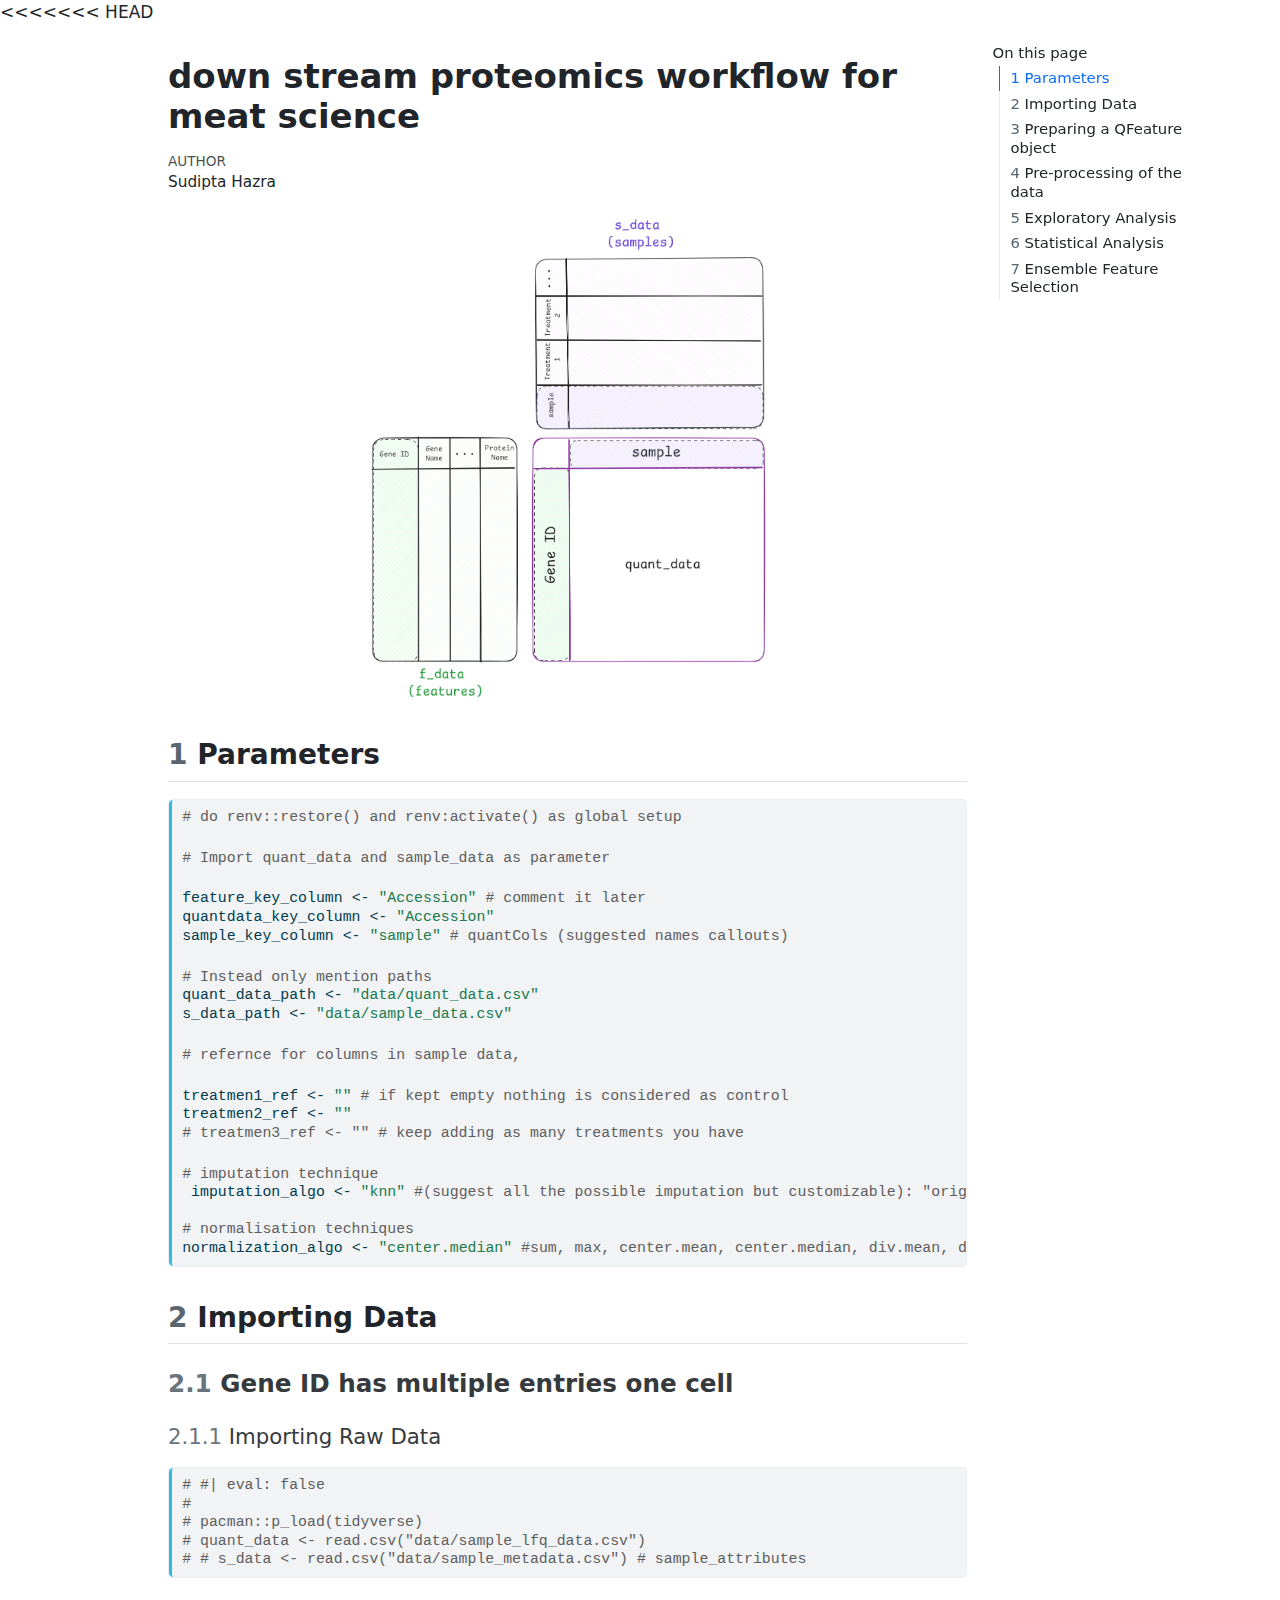
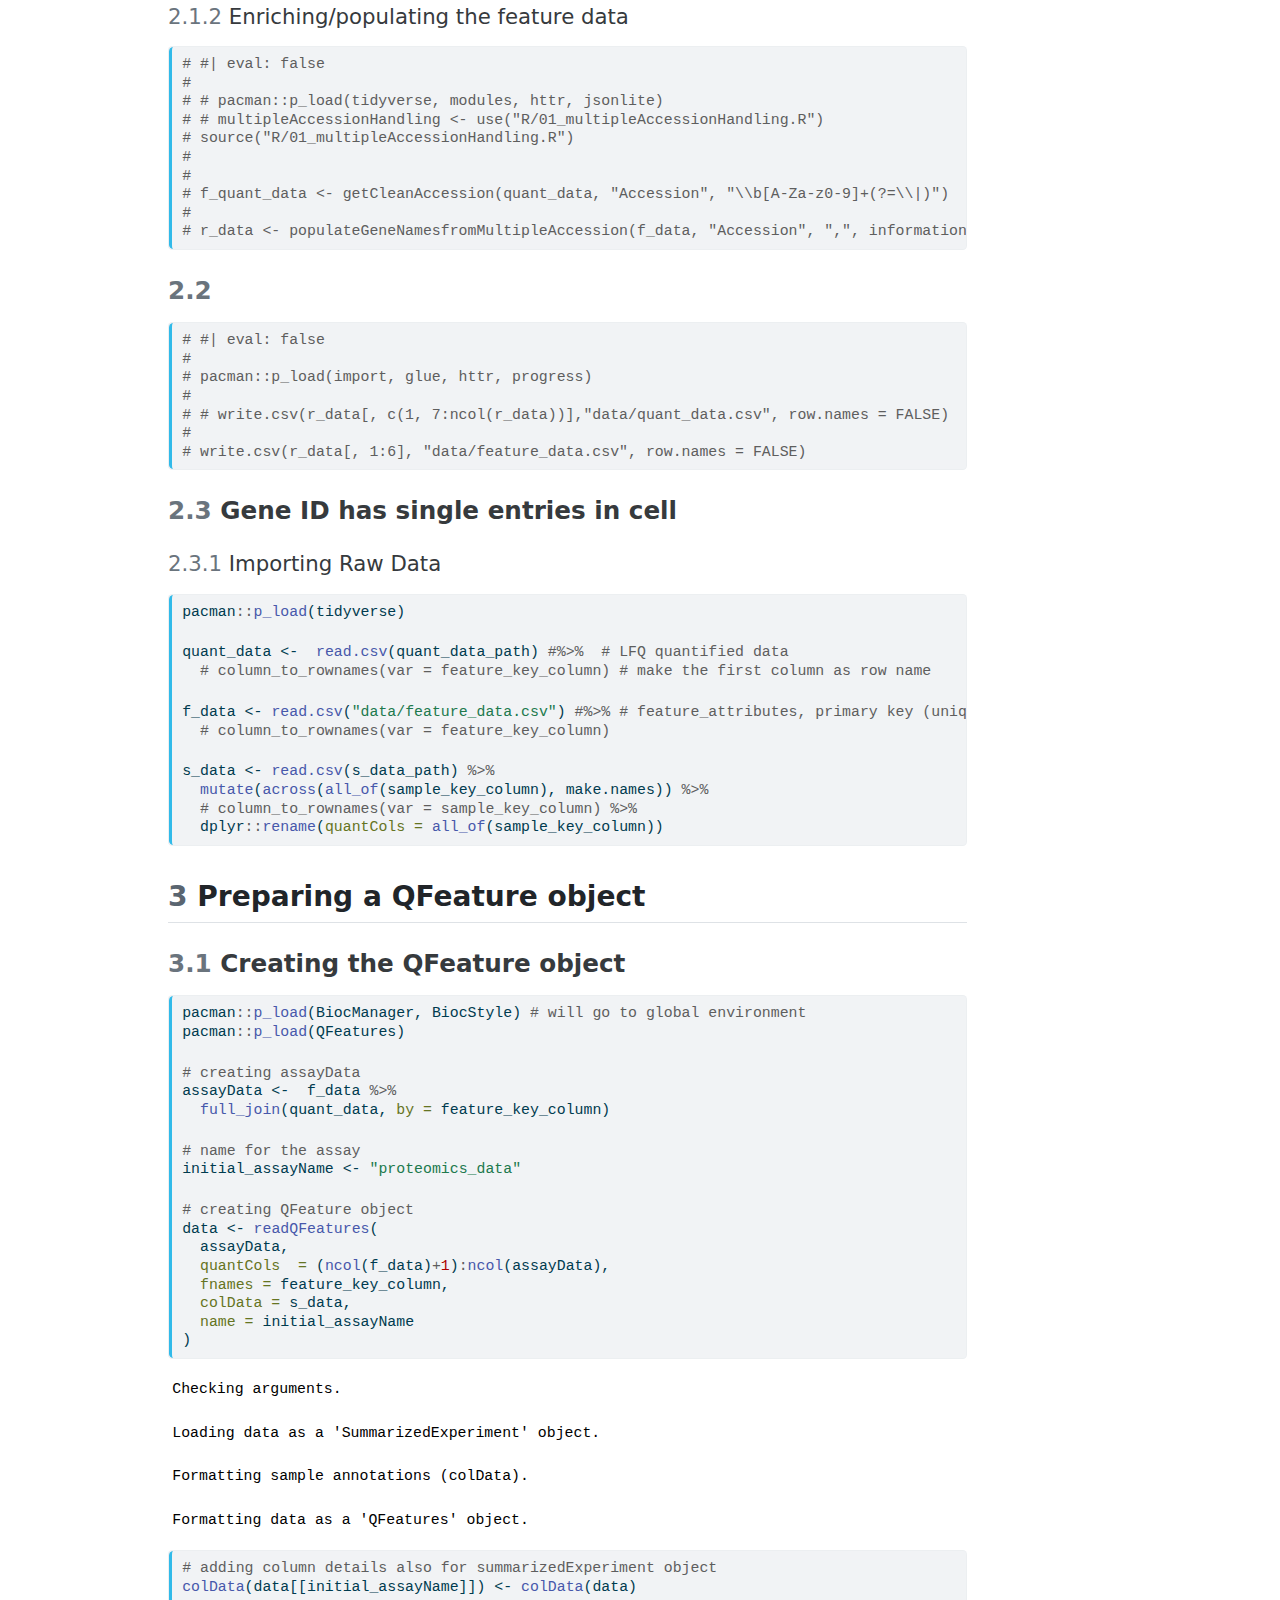
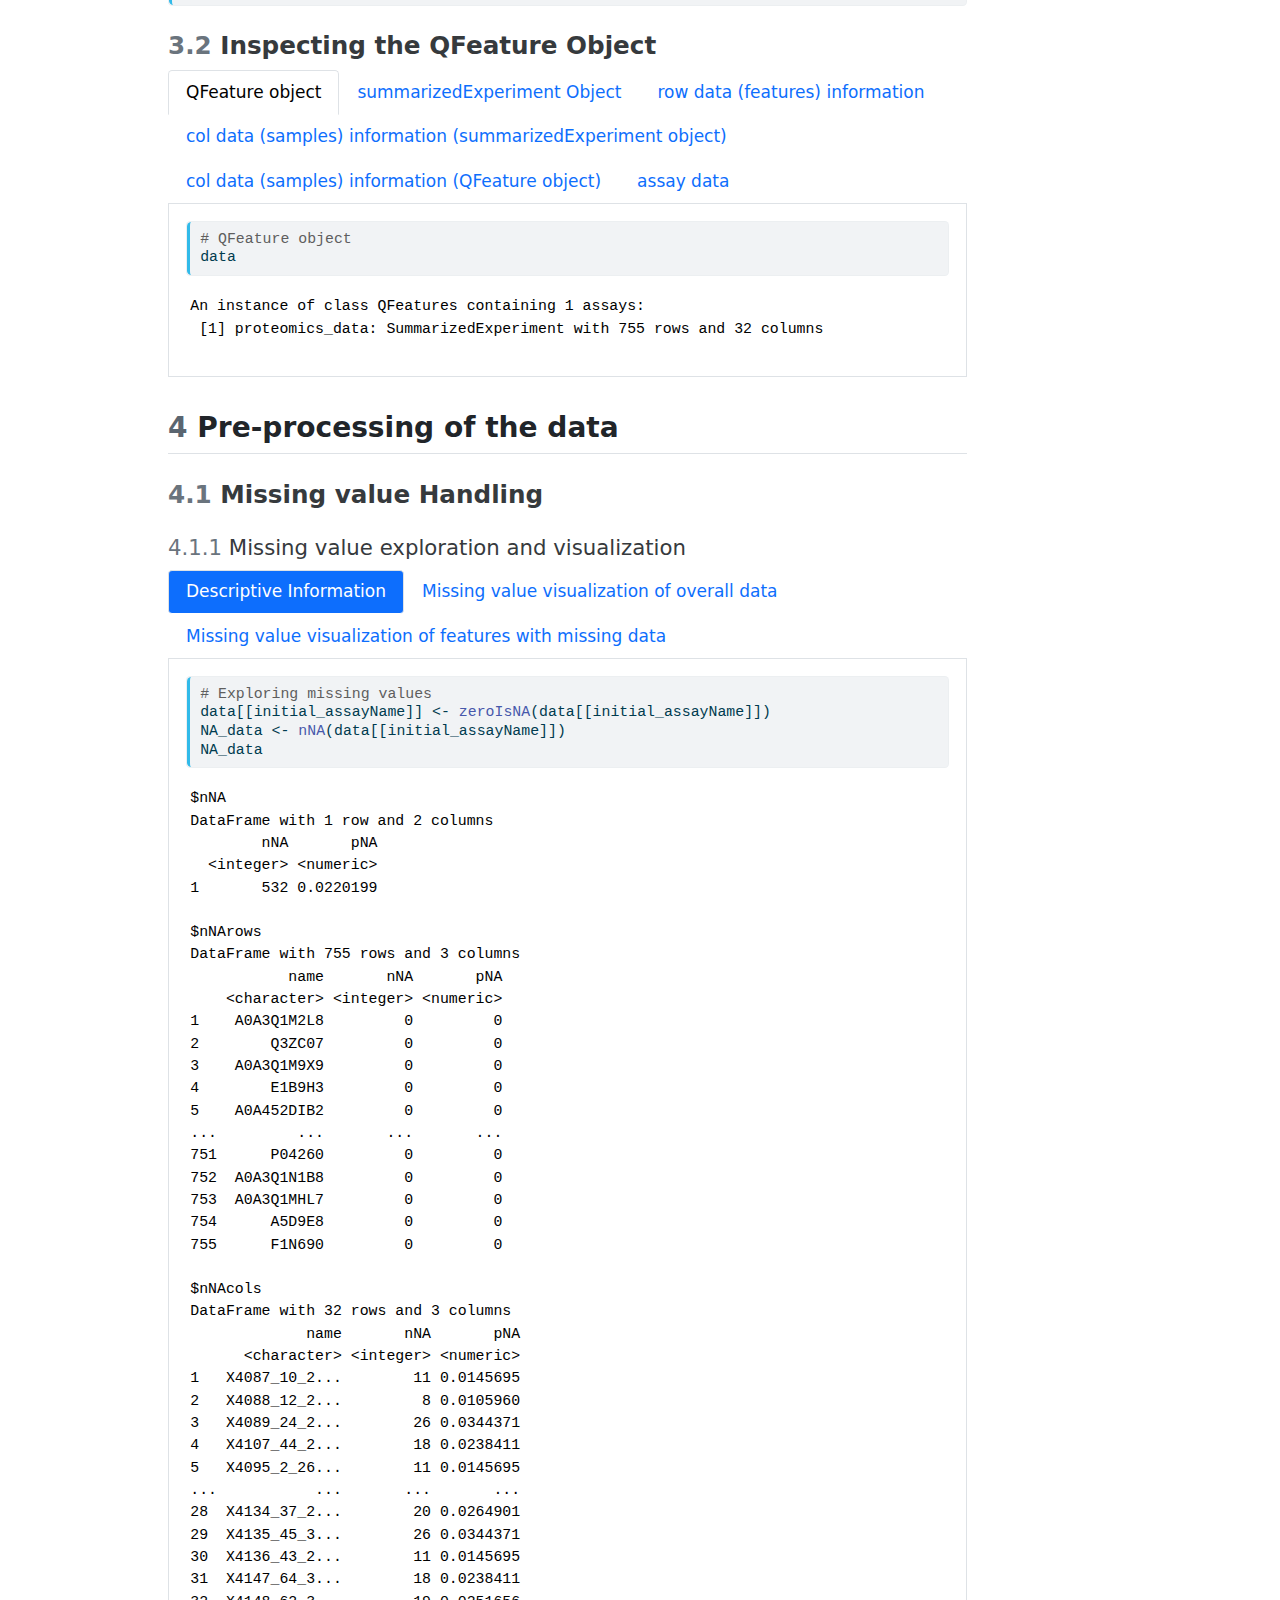
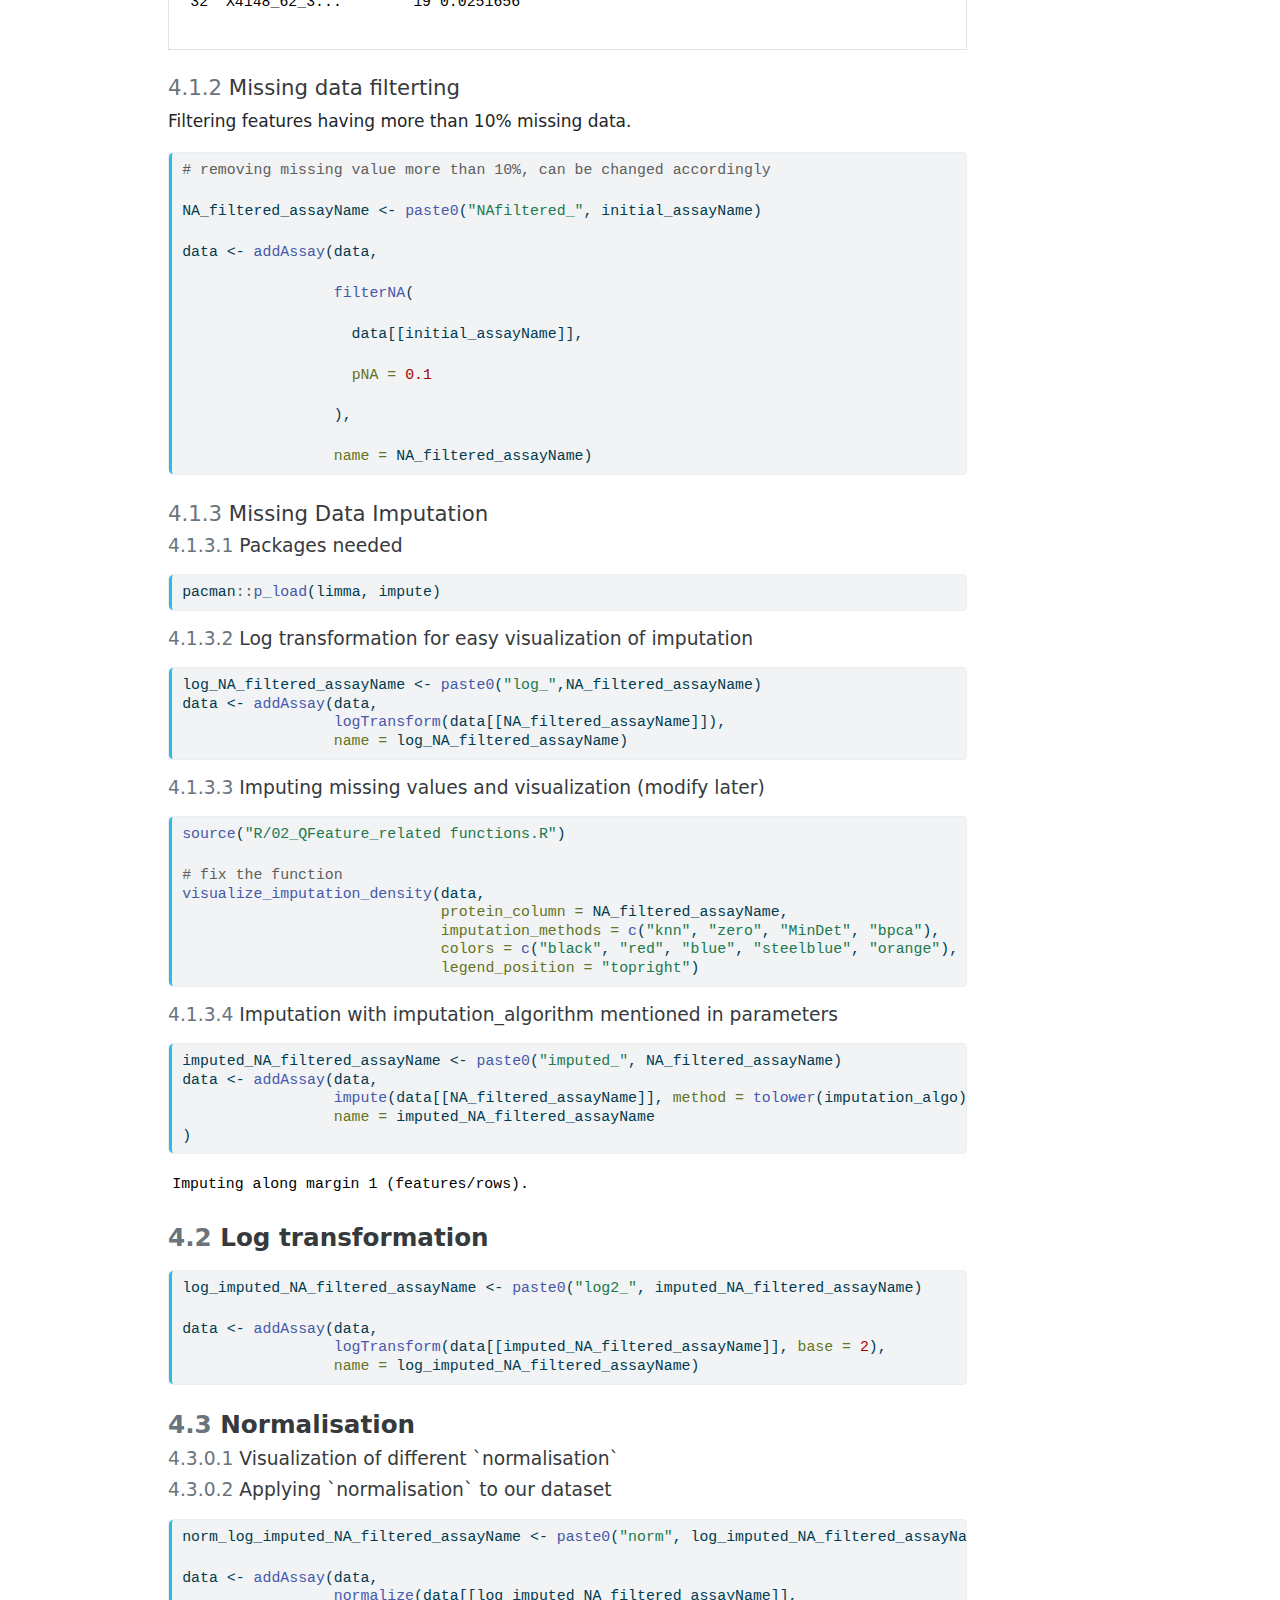
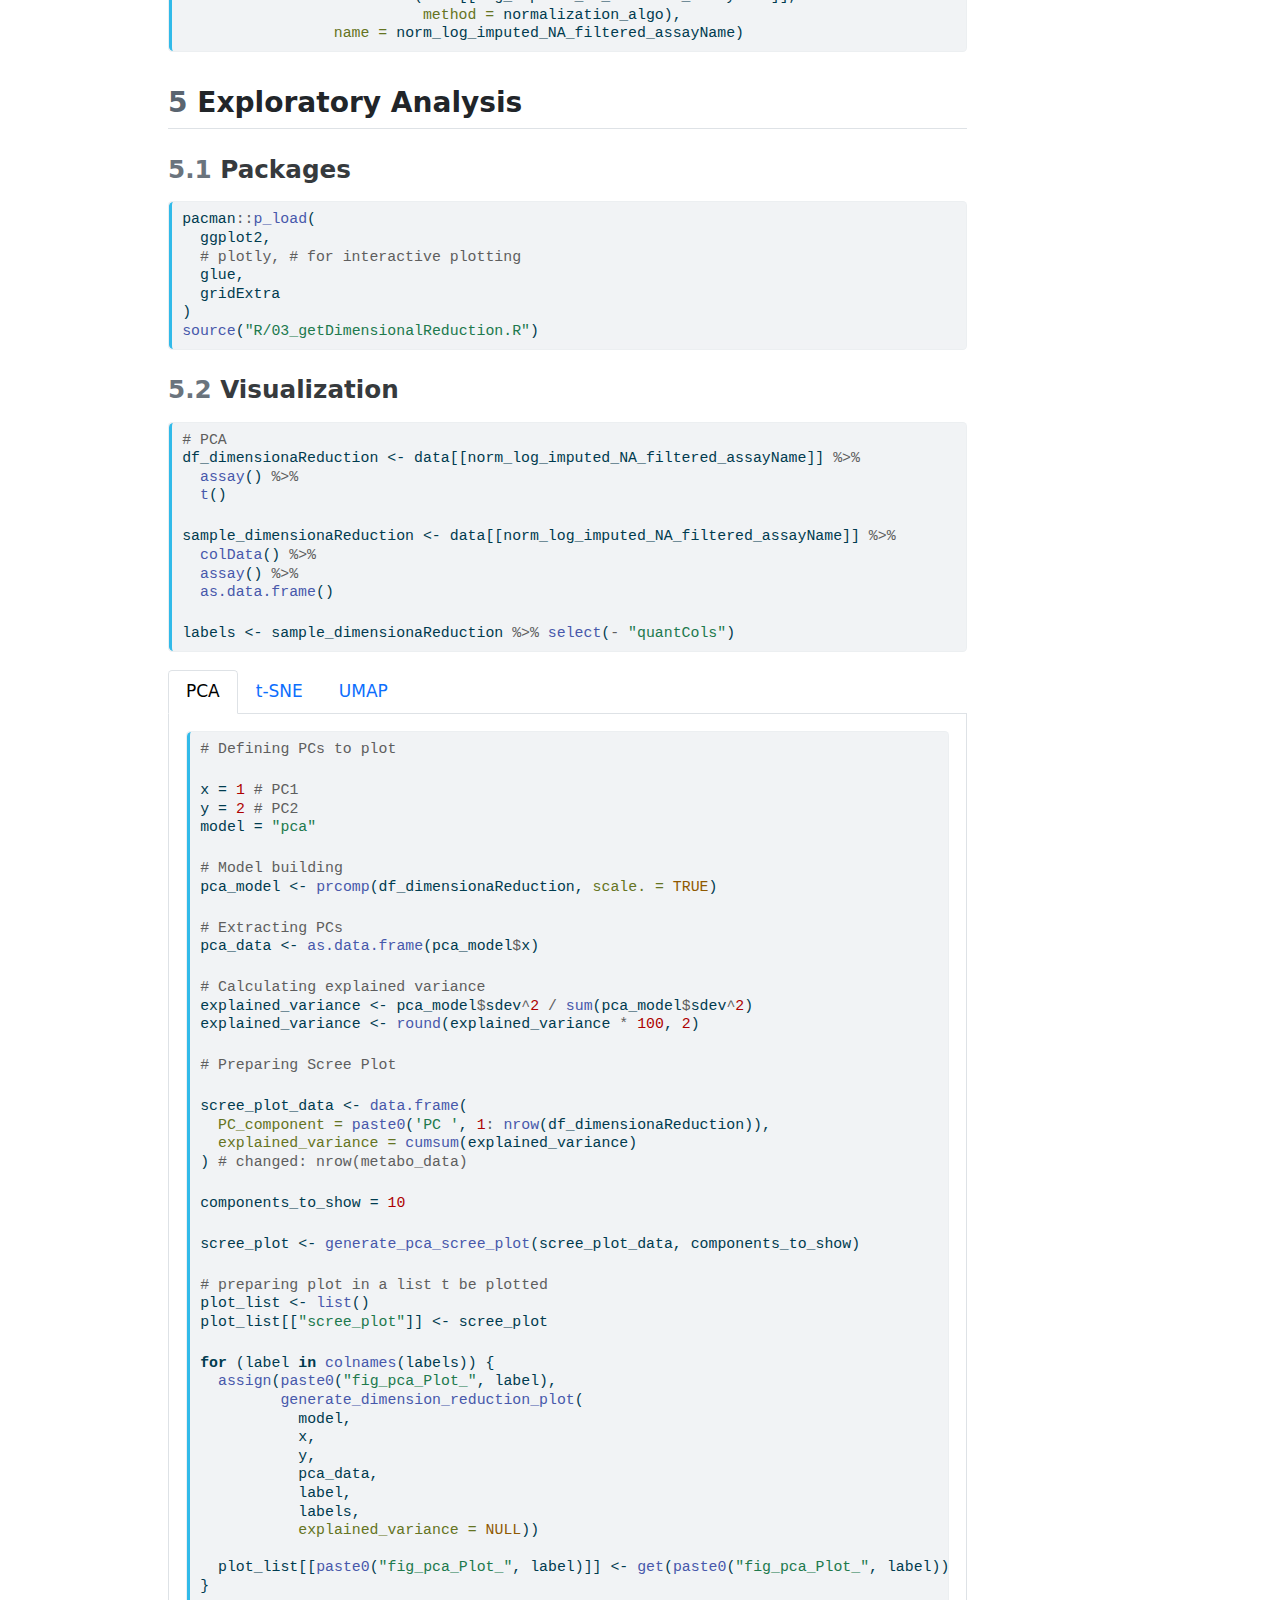
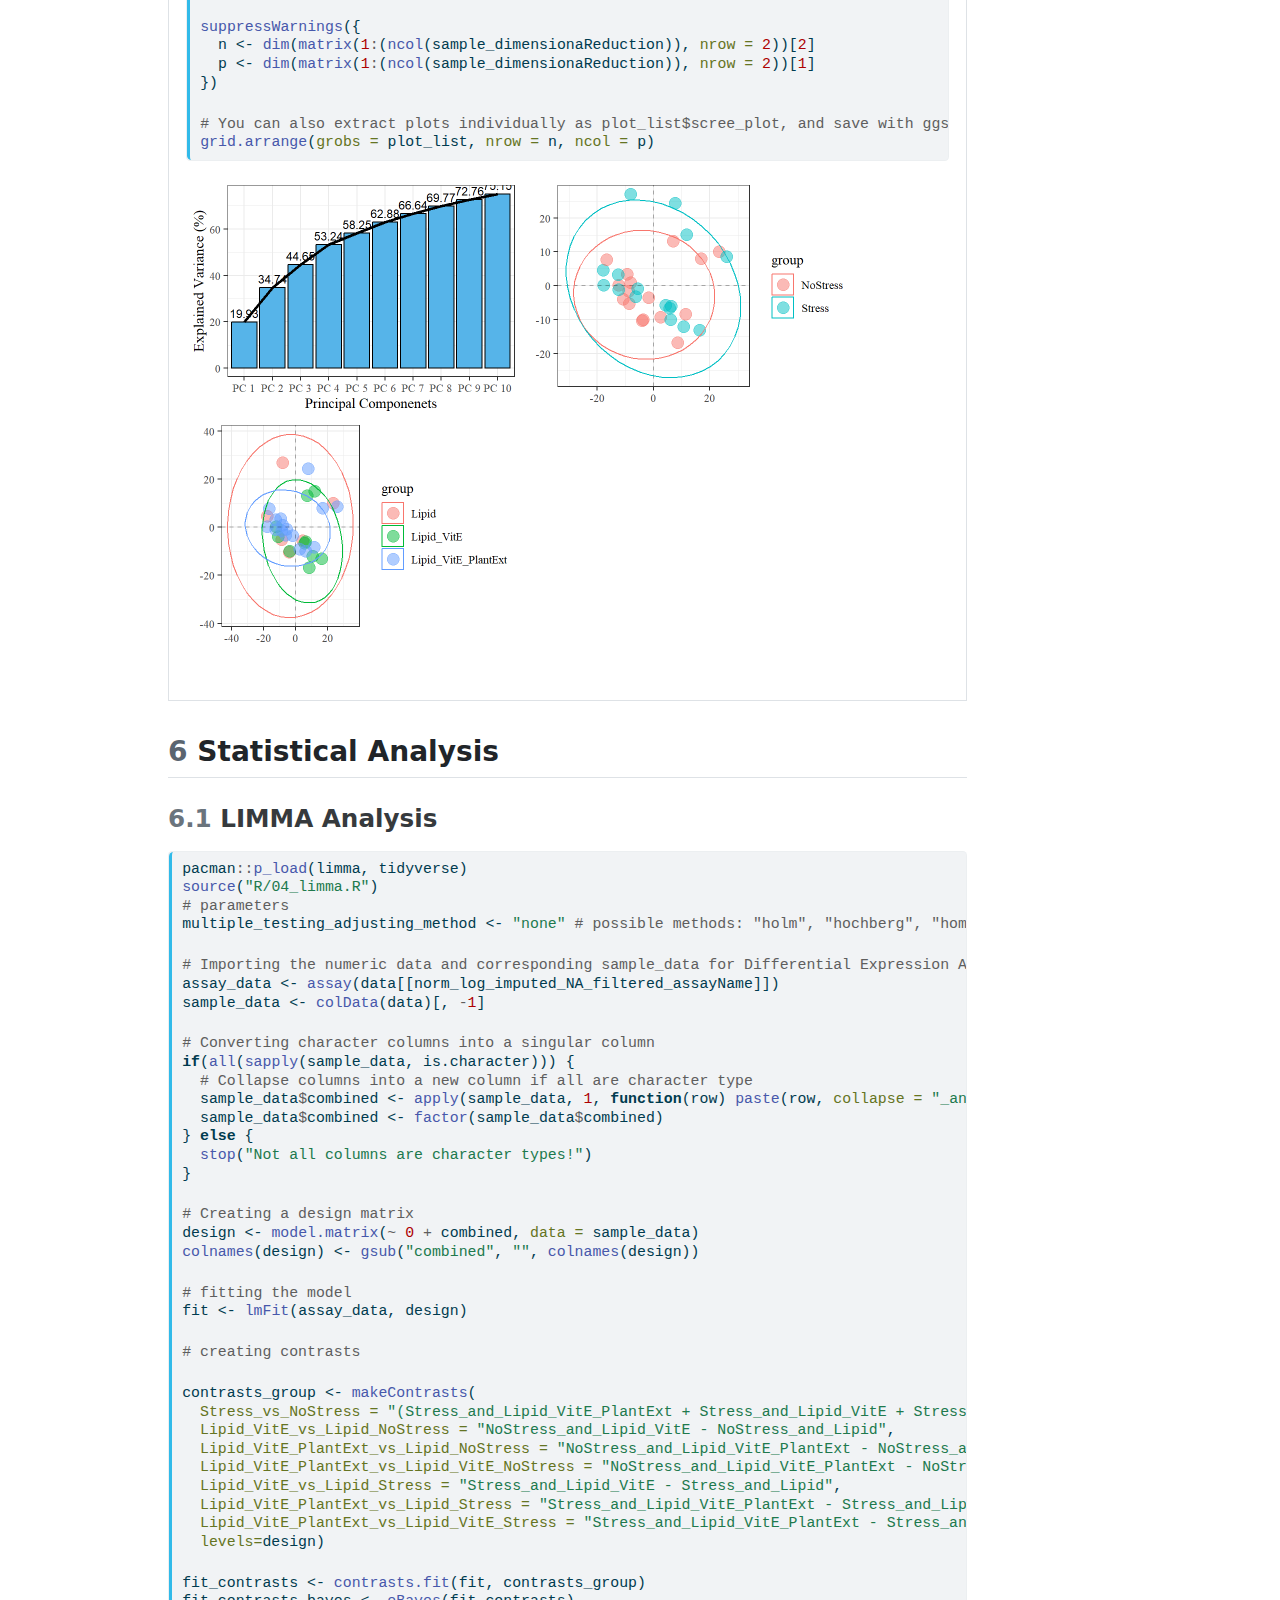
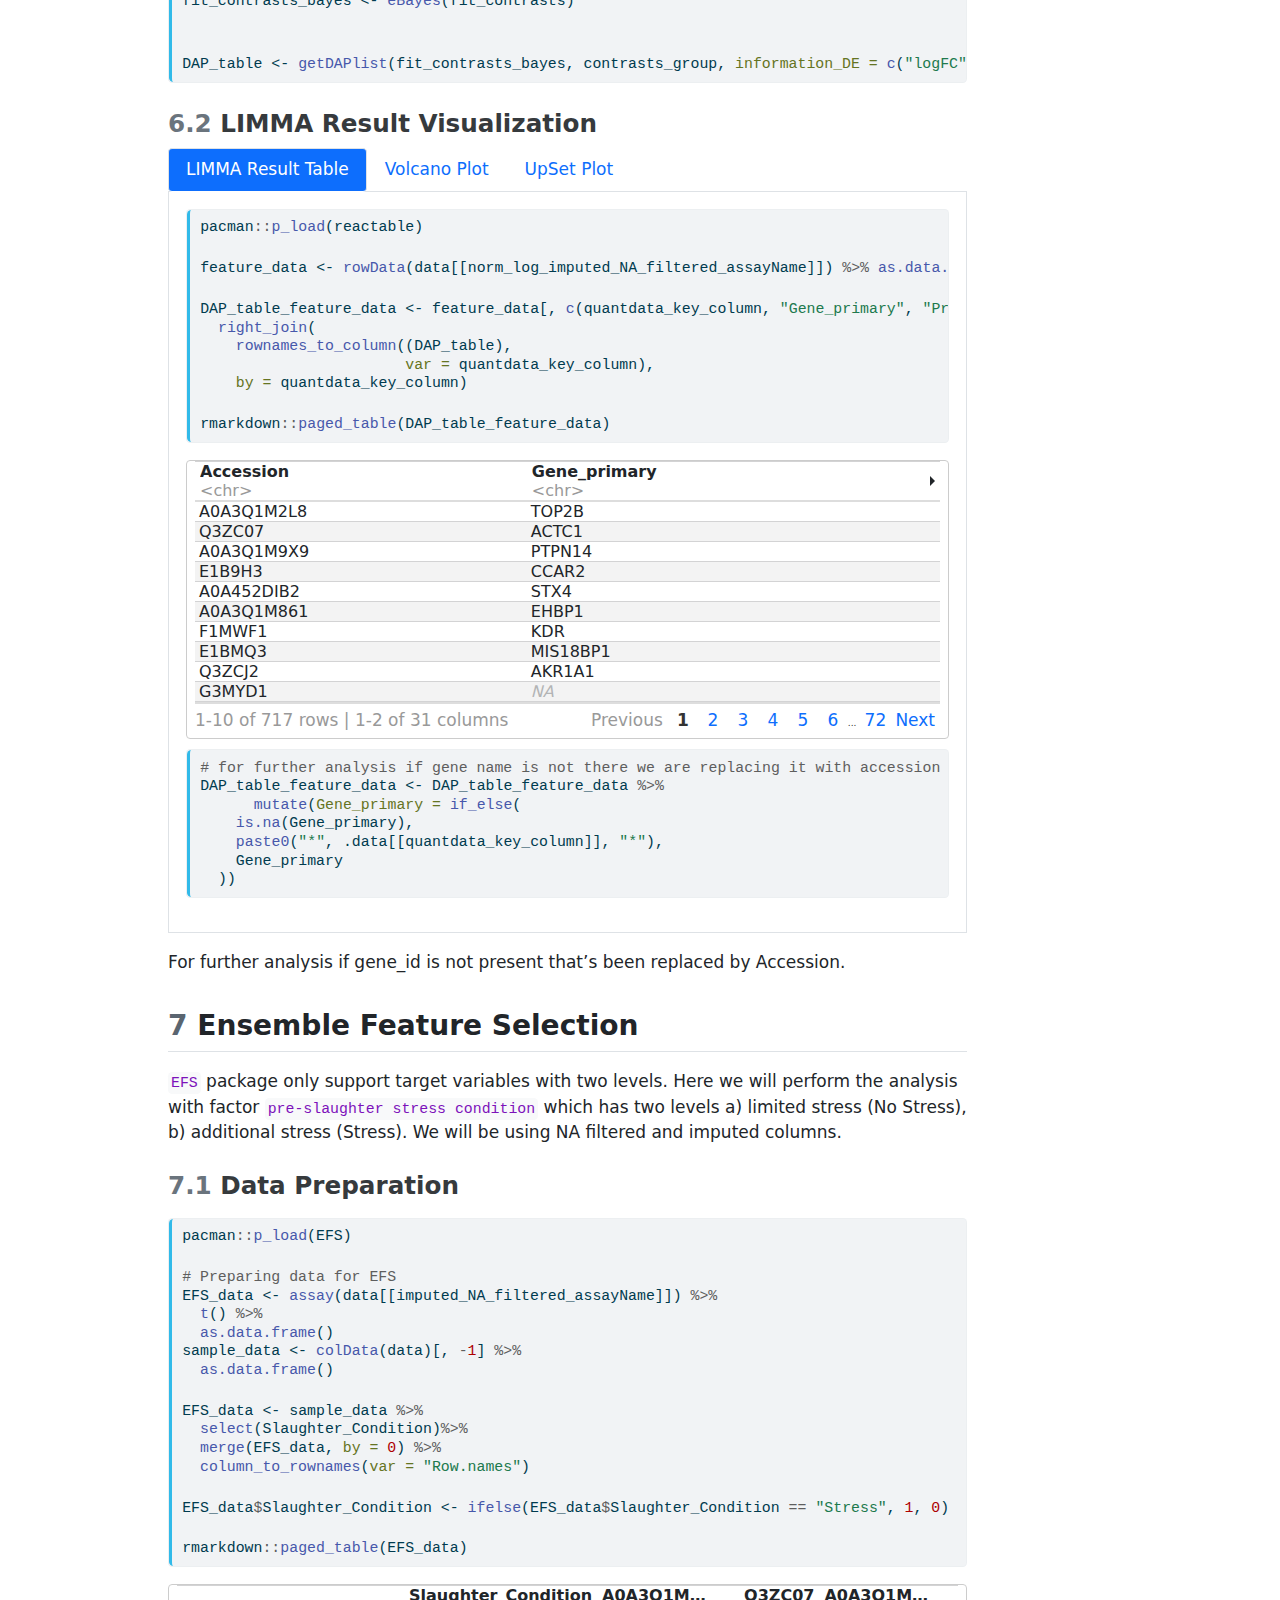
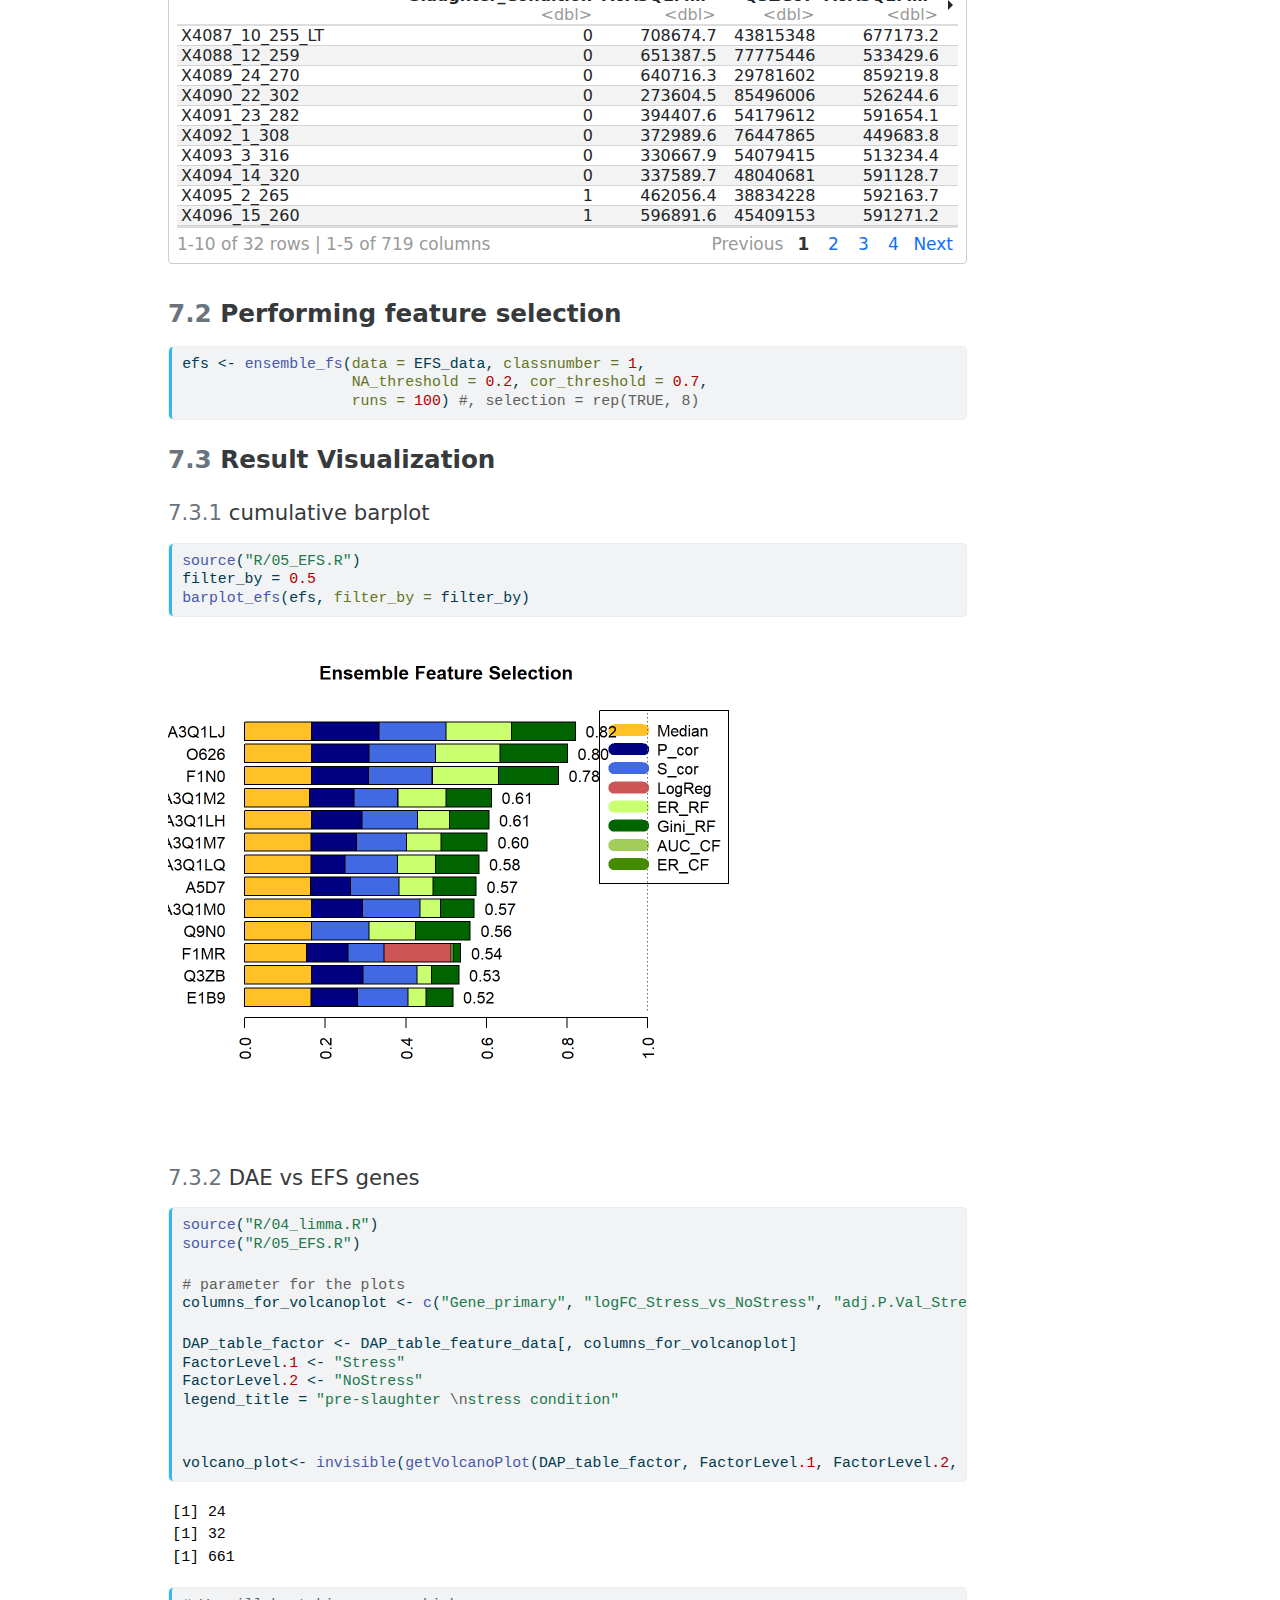
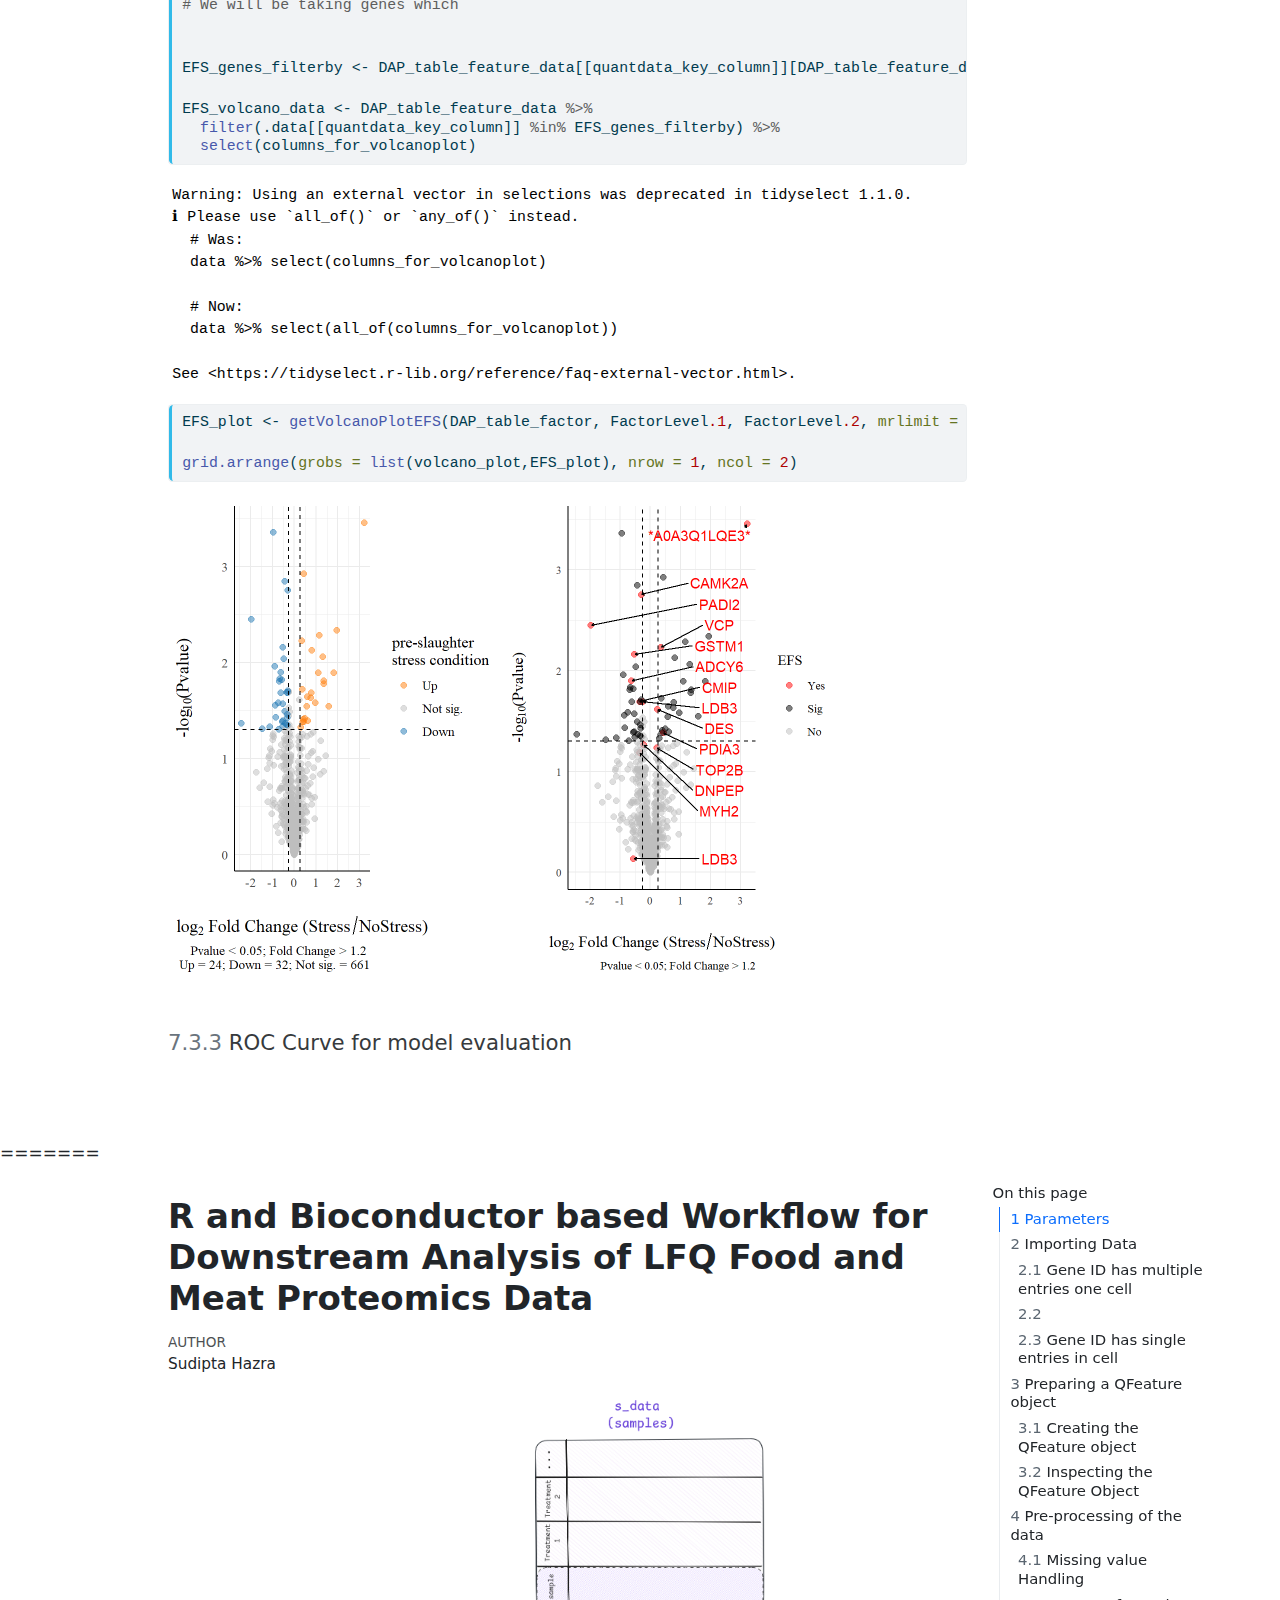
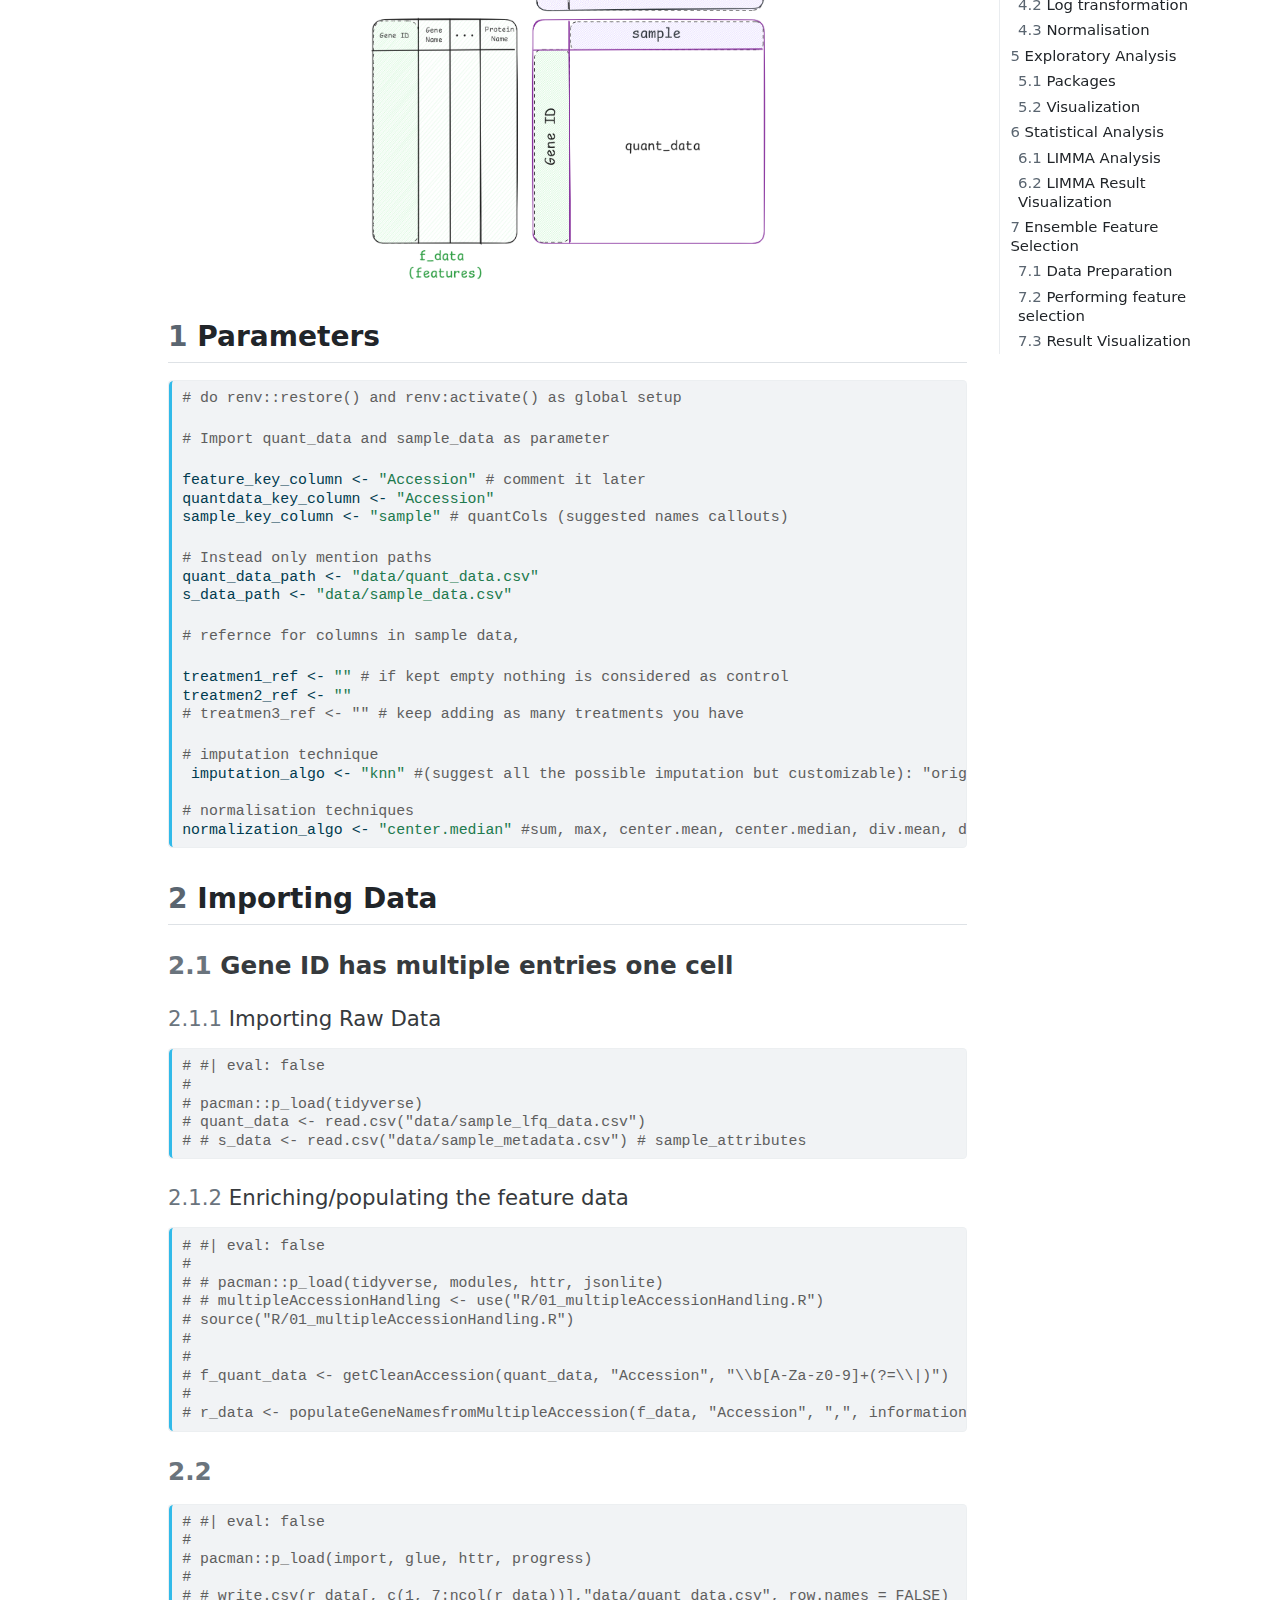
==== docs/R and Bioconductor based Workflow for Downstream Analysis of LFQ Food and Meat Proteomics Data.html @ 4af5685f "Initial Commit" ====
<<<<<<< HEAD
<!DOCTYPE html>
<html xmlns="http://www.w3.org/1999/xhtml" lang="en" xml:lang="en"><head>

<meta charset="utf-8">
<meta name="generator" content="quarto-1.6.37">

<meta name="viewport" content="width=device-width, initial-scale=1.0, user-scalable=yes">

<meta name="author" content="Sudipta Hazra">

<title>down stream proteomics workflow for meat science – R and Bioconductor based Workflow for Downstream Analysis of LFQ Food and Meat Proteomics Data</title>
<style>
code{white-space: pre-wrap;}
span.smallcaps{font-variant: small-caps;}
div.columns{display: flex; gap: min(4vw, 1.5em);}
div.column{flex: auto; overflow-x: auto;}
div.hanging-indent{margin-left: 1.5em; text-indent: -1.5em;}
ul.task-list{list-style: none;}
ul.task-list li input[type="checkbox"] {
  width: 0.8em;
  margin: 0 0.8em 0.2em -1em; /* quarto-specific, see https://github.com/quarto-dev/quarto-cli/issues/4556 */ 
  vertical-align: middle;
}
/* CSS for syntax highlighting */
pre > code.sourceCode { white-space: pre; position: relative; }
pre > code.sourceCode > span { line-height: 1.25; }
pre > code.sourceCode > span:empty { height: 1.2em; }
.sourceCode { overflow: visible; }
code.sourceCode > span { color: inherit; text-decoration: inherit; }
div.sourceCode { margin: 1em 0; }
pre.sourceCode { margin: 0; }
@media screen {
div.sourceCode { overflow: auto; }
}
@media print {
pre > code.sourceCode { white-space: pre-wrap; }
pre > code.sourceCode > span { display: inline-block; text-indent: -5em; padding-left: 5em; }
}
pre.numberSource code
  { counter-reset: source-line 0; }
pre.numberSource code > span
  { position: relative; left: -4em; counter-increment: source-line; }
pre.numberSource code > span > a:first-child::before
  { content: counter(source-line);
    position: relative; left: -1em; text-align: right; vertical-align: baseline;
    border: none; display: inline-block;
    -webkit-touch-callout: none; -webkit-user-select: none;
    -khtml-user-select: none; -moz-user-select: none;
    -ms-user-select: none; user-select: none;
    padding: 0 4px; width: 4em;
  }
pre.numberSource { margin-left: 3em;  padding-left: 4px; }
div.sourceCode
  {   }
@media screen {
pre > code.sourceCode > span > a:first-child::before { text-decoration: underline; }
}
</style>


<script src="site_libs/quarto-nav/quarto-nav.js"></script>
<script src="site_libs/clipboard/clipboard.min.js"></script>
<script src="site_libs/quarto-search/autocomplete.umd.js"></script>
<script src="site_libs/quarto-search/fuse.min.js"></script>
<script src="site_libs/quarto-search/quarto-search.js"></script>
<meta name="quarto:offset" content="./">
<script src="site_libs/quarto-html/quarto.js"></script>
<script src="site_libs/quarto-html/popper.min.js"></script>
<script src="site_libs/quarto-html/tippy.umd.min.js"></script>
<script src="site_libs/quarto-html/anchor.min.js"></script>
<link href="site_libs/quarto-html/tippy.css" rel="stylesheet">
<link href="site_libs/quarto-html/quarto-syntax-highlighting-29e2c20b02301cfff04dc8050bf30c7e.css" rel="stylesheet" id="quarto-text-highlighting-styles">
<script src="site_libs/bootstrap/bootstrap.min.js"></script>
<link href="site_libs/bootstrap/bootstrap-icons.css" rel="stylesheet">
<link href="site_libs/bootstrap/bootstrap-d7434848a11c812a7c353088f726a461.min.css" rel="stylesheet" append-hash="true" id="quarto-bootstrap" data-mode="light">
<script id="quarto-search-options" type="application/json">{
  "location": "sidebar",
  "copy-button": false,
  "collapse-after": 3,
  "panel-placement": "start",
  "type": "textbox",
  "limit": 50,
  "keyboard-shortcut": [
    "f",
    "/",
    "s"
  ],
  "show-item-context": false,
  "language": {
    "search-no-results-text": "No results",
    "search-matching-documents-text": "matching documents",
    "search-copy-link-title": "Copy link to search",
    "search-hide-matches-text": "Hide additional matches",
    "search-more-match-text": "more match in this document",
    "search-more-matches-text": "more matches in this document",
    "search-clear-button-title": "Clear",
    "search-text-placeholder": "",
    "search-detached-cancel-button-title": "Cancel",
    "search-submit-button-title": "Submit",
    "search-label": "Search"
  }
}</script>
<link href="site_libs/pagedtable-1.1/css/pagedtable.css" rel="stylesheet">

<script src="site_libs/pagedtable-1.1/js/pagedtable.js"></script>



</head>

<body>

<div id="quarto-search-results"></div>
<!-- content -->
<div id="quarto-content" class="quarto-container page-columns page-rows-contents page-layout-article">
<!-- sidebar -->
<!-- margin-sidebar -->
    <div id="quarto-margin-sidebar" class="sidebar margin-sidebar">
        <nav id="TOC" role="doc-toc" class="toc-active">
    <h2 id="toc-title">On this page</h2>
   
  <ul>
  <li><a href="#parameters" id="toc-parameters" class="nav-link active" data-scroll-target="#parameters"><span class="header-section-number">1</span> Parameters</a></li>
  <li><a href="#importing-data" id="toc-importing-data" class="nav-link" data-scroll-target="#importing-data"><span class="header-section-number">2</span> Importing Data</a>
  <ul>
  <li><a href="#gene-id-has-multiple-entries-one-cell" id="toc-gene-id-has-multiple-entries-one-cell" class="nav-link" data-scroll-target="#gene-id-has-multiple-entries-one-cell"><span class="header-section-number">2.1</span> Gene ID has multiple entries one cell</a>
  <ul class="collapse">
  <li><a href="#importing-raw-data" id="toc-importing-raw-data" class="nav-link" data-scroll-target="#importing-raw-data"><span class="header-section-number">2.1.1</span> Importing Raw Data</a></li>
  <li><a href="#enrichingpopulating-the-feature-data" id="toc-enrichingpopulating-the-feature-data" class="nav-link" data-scroll-target="#enrichingpopulating-the-feature-data"><span class="header-section-number">2.1.2</span> Enriching/populating the feature data</a></li>
  </ul></li>
  <li><a href="#section" id="toc-section" class="nav-link" data-scroll-target="#section"><span class="header-section-number">2.2</span> </a></li>
  <li><a href="#gene-id-has-single-entries-in-cell" id="toc-gene-id-has-single-entries-in-cell" class="nav-link" data-scroll-target="#gene-id-has-single-entries-in-cell"><span class="header-section-number">2.3</span> Gene ID has single entries in cell</a>
  <ul class="collapse">
  <li><a href="#importing-raw-data-1" id="toc-importing-raw-data-1" class="nav-link" data-scroll-target="#importing-raw-data-1"><span class="header-section-number">2.3.1</span> Importing Raw Data</a></li>
  </ul></li>
  </ul></li>
  <li><a href="#preparing-a-qfeature-object" id="toc-preparing-a-qfeature-object" class="nav-link" data-scroll-target="#preparing-a-qfeature-object"><span class="header-section-number">3</span> Preparing a QFeature object</a>
  <ul>
  <li><a href="#creating-the-qfeature-object" id="toc-creating-the-qfeature-object" class="nav-link" data-scroll-target="#creating-the-qfeature-object"><span class="header-section-number">3.1</span> Creating the QFeature object</a></li>
  <li><a href="#inspecting-the-qfeature-object" id="toc-inspecting-the-qfeature-object" class="nav-link" data-scroll-target="#inspecting-the-qfeature-object"><span class="header-section-number">3.2</span> Inspecting the QFeature Object</a></li>
  </ul></li>
  <li><a href="#pre-processing-of-the-data" id="toc-pre-processing-of-the-data" class="nav-link" data-scroll-target="#pre-processing-of-the-data"><span class="header-section-number">4</span> Pre-processing of the data</a>
  <ul>
  <li><a href="#missing-value-handling" id="toc-missing-value-handling" class="nav-link" data-scroll-target="#missing-value-handling"><span class="header-section-number">4.1</span> Missing value Handling</a>
  <ul class="collapse">
  <li><a href="#missing-value-exploration-and-visualization" id="toc-missing-value-exploration-and-visualization" class="nav-link" data-scroll-target="#missing-value-exploration-and-visualization"><span class="header-section-number">4.1.1</span> Missing value exploration and visualization</a></li>
  <li><a href="#missing-data-filterting" id="toc-missing-data-filterting" class="nav-link" data-scroll-target="#missing-data-filterting"><span class="header-section-number">4.1.2</span> Missing data filterting</a></li>
  <li><a href="#missing-data-imputation" id="toc-missing-data-imputation" class="nav-link" data-scroll-target="#missing-data-imputation"><span class="header-section-number">4.1.3</span> Missing Data Imputation</a></li>
  </ul></li>
  <li><a href="#log-transformation" id="toc-log-transformation" class="nav-link" data-scroll-target="#log-transformation"><span class="header-section-number">4.2</span> Log transformation</a></li>
  <li><a href="#normalisation" id="toc-normalisation" class="nav-link" data-scroll-target="#normalisation"><span class="header-section-number">4.3</span> Normalisation</a></li>
  </ul></li>
  <li><a href="#exploratory-analysis" id="toc-exploratory-analysis" class="nav-link" data-scroll-target="#exploratory-analysis"><span class="header-section-number">5</span> Exploratory Analysis</a>
  <ul>
  <li><a href="#packages" id="toc-packages" class="nav-link" data-scroll-target="#packages"><span class="header-section-number">5.1</span> Packages</a></li>
  <li><a href="#visualization" id="toc-visualization" class="nav-link" data-scroll-target="#visualization"><span class="header-section-number">5.2</span> Visualization</a></li>
  </ul></li>
  <li><a href="#statistical-analysis" id="toc-statistical-analysis" class="nav-link" data-scroll-target="#statistical-analysis"><span class="header-section-number">6</span> Statistical Analysis</a>
  <ul>
  <li><a href="#limma-analysis" id="toc-limma-analysis" class="nav-link" data-scroll-target="#limma-analysis"><span class="header-section-number">6.1</span> LIMMA Analysis</a></li>
  <li><a href="#limma-result-visualization" id="toc-limma-result-visualization" class="nav-link" data-scroll-target="#limma-result-visualization"><span class="header-section-number">6.2</span> LIMMA Result Visualization</a></li>
  </ul></li>
  <li><a href="#ensemble-feature-selection" id="toc-ensemble-feature-selection" class="nav-link" data-scroll-target="#ensemble-feature-selection"><span class="header-section-number">7</span> Ensemble Feature Selection</a>
  <ul>
  <li><a href="#data-preparation" id="toc-data-preparation" class="nav-link" data-scroll-target="#data-preparation"><span class="header-section-number">7.1</span> Data Preparation</a></li>
  <li><a href="#performing-feature-selection" id="toc-performing-feature-selection" class="nav-link" data-scroll-target="#performing-feature-selection"><span class="header-section-number">7.2</span> Performing feature selection</a></li>
  <li><a href="#result-visualization" id="toc-result-visualization" class="nav-link" data-scroll-target="#result-visualization"><span class="header-section-number">7.3</span> Result Visualization</a>
  <ul class="collapse">
  <li><a href="#cumulative-barplot" id="toc-cumulative-barplot" class="nav-link" data-scroll-target="#cumulative-barplot"><span class="header-section-number">7.3.1</span> cumulative barplot</a></li>
  <li><a href="#dae-vs-efs-genes" id="toc-dae-vs-efs-genes" class="nav-link" data-scroll-target="#dae-vs-efs-genes"><span class="header-section-number">7.3.2</span> DAE vs EFS genes</a></li>
  <li><a href="#roc-curve-for-model-evaluation" id="toc-roc-curve-for-model-evaluation" class="nav-link" data-scroll-target="#roc-curve-for-model-evaluation"><span class="header-section-number">7.3.3</span> ROC Curve for model evaluation</a></li>
  </ul></li>
  </ul></li>
  </ul>
</nav>
    </div>
<!-- main -->
<main class="content" id="quarto-document-content">

<header id="title-block-header" class="quarto-title-block default">
<div class="quarto-title">
<h1 class="title">down stream proteomics workflow for meat science</h1>
</div>



<div class="quarto-title-meta">

    <div>
    <div class="quarto-title-meta-heading">Author</div>
    <div class="quarto-title-meta-contents">
             <p>Sudipta Hazra </p>
          </div>
  </div>
    
  
    
  </div>
  


</header>


<div class="quarto-figure quarto-figure-center">
<figure class="figure">
<p><a href="https://bioconductor.org/packages/release/bioc/vignettes/SummarizedExperiment/inst/doc/SummarizedExperiment.html"><img src="images/Summarized Experiment.png" class="img-fluid quarto-figure quarto-figure-center figure-img" width="400"></a></p>
</figure>
</div>
<section id="parameters" class="level2" data-number="1">
<h2 data-number="1" class="anchored" data-anchor-id="parameters"><span class="header-section-number">1</span> Parameters</h2>
<div class="cell">
<div class="sourceCode cell-code" id="cb1"><pre class="sourceCode r code-with-copy"><code class="sourceCode r"><span id="cb1-1"><a href="#cb1-1" aria-hidden="true" tabindex="-1"></a><span class="co"># do renv::restore() and renv:activate() as global setup</span></span>
<span id="cb1-2"><a href="#cb1-2" aria-hidden="true" tabindex="-1"></a></span>
<span id="cb1-3"><a href="#cb1-3" aria-hidden="true" tabindex="-1"></a><span class="co"># Import quant_data and sample_data as parameter</span></span>
<span id="cb1-4"><a href="#cb1-4" aria-hidden="true" tabindex="-1"></a></span>
<span id="cb1-5"><a href="#cb1-5" aria-hidden="true" tabindex="-1"></a>feature_key_column <span class="ot">&lt;-</span> <span class="st">"Accession"</span> <span class="co"># comment it later</span></span>
<span id="cb1-6"><a href="#cb1-6" aria-hidden="true" tabindex="-1"></a>quantdata_key_column <span class="ot">&lt;-</span> <span class="st">"Accession"</span></span>
<span id="cb1-7"><a href="#cb1-7" aria-hidden="true" tabindex="-1"></a>sample_key_column <span class="ot">&lt;-</span> <span class="st">"sample"</span> <span class="co"># quantCols (suggested names callouts)</span></span>
<span id="cb1-8"><a href="#cb1-8" aria-hidden="true" tabindex="-1"></a></span>
<span id="cb1-9"><a href="#cb1-9" aria-hidden="true" tabindex="-1"></a><span class="co"># Instead only mention paths</span></span>
<span id="cb1-10"><a href="#cb1-10" aria-hidden="true" tabindex="-1"></a>quant_data_path <span class="ot">&lt;-</span> <span class="st">"data/quant_data.csv"</span></span>
<span id="cb1-11"><a href="#cb1-11" aria-hidden="true" tabindex="-1"></a>s_data_path <span class="ot">&lt;-</span> <span class="st">"data/sample_data.csv"</span></span>
<span id="cb1-12"><a href="#cb1-12" aria-hidden="true" tabindex="-1"></a></span>
<span id="cb1-13"><a href="#cb1-13" aria-hidden="true" tabindex="-1"></a><span class="co"># refernce for columns in sample data,</span></span>
<span id="cb1-14"><a href="#cb1-14" aria-hidden="true" tabindex="-1"></a></span>
<span id="cb1-15"><a href="#cb1-15" aria-hidden="true" tabindex="-1"></a>treatmen1_ref <span class="ot">&lt;-</span> <span class="st">""</span> <span class="co"># if kept empty nothing is considered as control</span></span>
<span id="cb1-16"><a href="#cb1-16" aria-hidden="true" tabindex="-1"></a>treatmen2_ref <span class="ot">&lt;-</span> <span class="st">""</span></span>
<span id="cb1-17"><a href="#cb1-17" aria-hidden="true" tabindex="-1"></a><span class="co"># treatmen3_ref &lt;- "" # keep adding as many treatments you have</span></span>
<span id="cb1-18"><a href="#cb1-18" aria-hidden="true" tabindex="-1"></a></span>
<span id="cb1-19"><a href="#cb1-19" aria-hidden="true" tabindex="-1"></a><span class="co"># imputation technique</span></span>
<span id="cb1-20"><a href="#cb1-20" aria-hidden="true" tabindex="-1"></a> imputation_algo <span class="ot">&lt;-</span> <span class="st">"knn"</span> <span class="co">#(suggest all the possible imputation but customizable): "orig", "knn", "zero", "MinDet", "bpca"</span></span>
<span id="cb1-21"><a href="#cb1-21" aria-hidden="true" tabindex="-1"></a> </span>
<span id="cb1-22"><a href="#cb1-22" aria-hidden="true" tabindex="-1"></a><span class="co"># normalisation techniques</span></span>
<span id="cb1-23"><a href="#cb1-23" aria-hidden="true" tabindex="-1"></a>normalization_algo <span class="ot">&lt;-</span> <span class="st">"center.median"</span> <span class="co">#sum, max, center.mean, center.median, div.mean, div.median, diff.median, quantiles, quantiles.robust, vsn</span></span></code><button title="Copy to Clipboard" class="code-copy-button"><i class="bi"></i></button></pre></div>
</div>
</section>
<section id="importing-data" class="level2" data-number="2">
<h2 data-number="2" class="anchored" data-anchor-id="importing-data"><span class="header-section-number">2</span> Importing Data</h2>
<section id="gene-id-has-multiple-entries-one-cell" class="level3" data-number="2.1">
<h3 data-number="2.1" class="anchored" data-anchor-id="gene-id-has-multiple-entries-one-cell"><span class="header-section-number">2.1</span> Gene ID has multiple entries one cell</h3>
<section id="importing-raw-data" class="level4" data-number="2.1.1">
<h4 data-number="2.1.1" class="anchored" data-anchor-id="importing-raw-data"><span class="header-section-number">2.1.1</span> Importing Raw Data</h4>
<div class="cell">
<div class="sourceCode cell-code" id="cb2"><pre class="sourceCode r code-with-copy"><code class="sourceCode r"><span id="cb2-1"><a href="#cb2-1" aria-hidden="true" tabindex="-1"></a><span class="co"># #| eval: false</span></span>
<span id="cb2-2"><a href="#cb2-2" aria-hidden="true" tabindex="-1"></a><span class="co"># </span></span>
<span id="cb2-3"><a href="#cb2-3" aria-hidden="true" tabindex="-1"></a><span class="co"># pacman::p_load(tidyverse) </span></span>
<span id="cb2-4"><a href="#cb2-4" aria-hidden="true" tabindex="-1"></a><span class="co"># quant_data &lt;- read.csv("data/sample_lfq_data.csv")</span></span>
<span id="cb2-5"><a href="#cb2-5" aria-hidden="true" tabindex="-1"></a><span class="co"># # s_data &lt;- read.csv("data/sample_metadata.csv") # sample_attributes</span></span></code><button title="Copy to Clipboard" class="code-copy-button"><i class="bi"></i></button></pre></div>
</div>
</section>
<section id="enrichingpopulating-the-feature-data" class="level4" data-number="2.1.2">
<h4 data-number="2.1.2" class="anchored" data-anchor-id="enrichingpopulating-the-feature-data"><span class="header-section-number">2.1.2</span> Enriching/populating the feature data</h4>
<div class="cell">
<div class="sourceCode cell-code" id="cb3"><pre class="sourceCode r code-with-copy"><code class="sourceCode r"><span id="cb3-1"><a href="#cb3-1" aria-hidden="true" tabindex="-1"></a><span class="co"># #| eval: false</span></span>
<span id="cb3-2"><a href="#cb3-2" aria-hidden="true" tabindex="-1"></a><span class="co"># </span></span>
<span id="cb3-3"><a href="#cb3-3" aria-hidden="true" tabindex="-1"></a><span class="co"># # pacman::p_load(tidyverse, modules, httr, jsonlite) </span></span>
<span id="cb3-4"><a href="#cb3-4" aria-hidden="true" tabindex="-1"></a><span class="co"># # multipleAccessionHandling &lt;- use("R/01_multipleAccessionHandling.R")</span></span>
<span id="cb3-5"><a href="#cb3-5" aria-hidden="true" tabindex="-1"></a><span class="co"># source("R/01_multipleAccessionHandling.R")</span></span>
<span id="cb3-6"><a href="#cb3-6" aria-hidden="true" tabindex="-1"></a><span class="co"># </span></span>
<span id="cb3-7"><a href="#cb3-7" aria-hidden="true" tabindex="-1"></a><span class="co"># </span></span>
<span id="cb3-8"><a href="#cb3-8" aria-hidden="true" tabindex="-1"></a><span class="co"># f_quant_data &lt;- getCleanAccession(quant_data, "Accession", "\\b[A-Za-z0-9]+(?=\\|)")</span></span>
<span id="cb3-9"><a href="#cb3-9" aria-hidden="true" tabindex="-1"></a><span class="co"># </span></span>
<span id="cb3-10"><a href="#cb3-10" aria-hidden="true" tabindex="-1"></a><span class="co"># r_data &lt;- populateGeneNamesfromMultipleAccession(f_data, "Accession", ",", information = "accession,gene_primary,gene_synonym,organism_name,protein_name,sequence", countAccession = countAccession, getGeneUniProt = getGeneUniProt, getGeneInformationforMultipleAccession = getGeneInformationforMultipleAccession, verbose_ = FALSE)</span></span></code><button title="Copy to Clipboard" class="code-copy-button"><i class="bi"></i></button></pre></div>
</div>
</section>
</section>
<section id="section" class="level3" data-number="2.2">
<h3 data-number="2.2" class="anchored" data-anchor-id="section"><span class="header-section-number">2.2</span> </h3>
<div class="cell">
<div class="sourceCode cell-code" id="cb4"><pre class="sourceCode r code-with-copy"><code class="sourceCode r"><span id="cb4-1"><a href="#cb4-1" aria-hidden="true" tabindex="-1"></a><span class="co"># #| eval: false</span></span>
<span id="cb4-2"><a href="#cb4-2" aria-hidden="true" tabindex="-1"></a><span class="co"># </span></span>
<span id="cb4-3"><a href="#cb4-3" aria-hidden="true" tabindex="-1"></a><span class="co"># pacman::p_load(import, glue, httr, progress)</span></span>
<span id="cb4-4"><a href="#cb4-4" aria-hidden="true" tabindex="-1"></a><span class="co"># </span></span>
<span id="cb4-5"><a href="#cb4-5" aria-hidden="true" tabindex="-1"></a><span class="co"># # write.csv(r_data[, c(1, 7:ncol(r_data))],"data/quant_data.csv", row.names = FALSE)</span></span>
<span id="cb4-6"><a href="#cb4-6" aria-hidden="true" tabindex="-1"></a><span class="co"># </span></span>
<span id="cb4-7"><a href="#cb4-7" aria-hidden="true" tabindex="-1"></a><span class="co"># write.csv(r_data[, 1:6], "data/feature_data.csv", row.names = FALSE)</span></span></code><button title="Copy to Clipboard" class="code-copy-button"><i class="bi"></i></button></pre></div>
</div>
</section>
<section id="gene-id-has-single-entries-in-cell" class="level3" data-number="2.3">
<h3 data-number="2.3" class="anchored" data-anchor-id="gene-id-has-single-entries-in-cell"><span class="header-section-number">2.3</span> Gene ID has single entries in cell</h3>
<section id="importing-raw-data-1" class="level4" data-number="2.3.1">
<h4 data-number="2.3.1" class="anchored" data-anchor-id="importing-raw-data-1"><span class="header-section-number">2.3.1</span> Importing Raw Data</h4>
<div class="cell">
<div class="sourceCode cell-code" id="cb5"><pre class="sourceCode r code-with-copy"><code class="sourceCode r"><span id="cb5-1"><a href="#cb5-1" aria-hidden="true" tabindex="-1"></a>pacman<span class="sc">::</span><span class="fu">p_load</span>(tidyverse)</span>
<span id="cb5-2"><a href="#cb5-2" aria-hidden="true" tabindex="-1"></a></span>
<span id="cb5-3"><a href="#cb5-3" aria-hidden="true" tabindex="-1"></a>quant_data <span class="ot">&lt;-</span>  <span class="fu">read.csv</span>(quant_data_path) <span class="co">#%&gt;%  # LFQ quantified data</span></span>
<span id="cb5-4"><a href="#cb5-4" aria-hidden="true" tabindex="-1"></a>  <span class="co"># column_to_rownames(var = feature_key_column) # make the first column as row name</span></span>
<span id="cb5-5"><a href="#cb5-5" aria-hidden="true" tabindex="-1"></a></span>
<span id="cb5-6"><a href="#cb5-6" aria-hidden="true" tabindex="-1"></a>f_data <span class="ot">&lt;-</span> <span class="fu">read.csv</span>(<span class="st">"data/feature_data.csv"</span>) <span class="co">#%&gt;% # feature_attributes, primary key (unique) should be uniprot accession gene id</span></span>
<span id="cb5-7"><a href="#cb5-7" aria-hidden="true" tabindex="-1"></a>  <span class="co"># column_to_rownames(var = feature_key_column)</span></span>
<span id="cb5-8"><a href="#cb5-8" aria-hidden="true" tabindex="-1"></a></span>
<span id="cb5-9"><a href="#cb5-9" aria-hidden="true" tabindex="-1"></a>s_data <span class="ot">&lt;-</span> <span class="fu">read.csv</span>(s_data_path) <span class="sc">%&gt;%</span> </span>
<span id="cb5-10"><a href="#cb5-10" aria-hidden="true" tabindex="-1"></a>  <span class="fu">mutate</span>(<span class="fu">across</span>(<span class="fu">all_of</span>(sample_key_column), make.names)) <span class="sc">%&gt;%</span></span>
<span id="cb5-11"><a href="#cb5-11" aria-hidden="true" tabindex="-1"></a>  <span class="co"># column_to_rownames(var = sample_key_column) %&gt;% </span></span>
<span id="cb5-12"><a href="#cb5-12" aria-hidden="true" tabindex="-1"></a>  dplyr<span class="sc">::</span><span class="fu">rename</span>(<span class="at">quantCols =</span> <span class="fu">all_of</span>(sample_key_column))</span></code><button title="Copy to Clipboard" class="code-copy-button"><i class="bi"></i></button></pre></div>
</div>
</section>
</section>
</section>
<section id="preparing-a-qfeature-object" class="level2" data-number="3">
<h2 data-number="3" class="anchored" data-anchor-id="preparing-a-qfeature-object"><span class="header-section-number">3</span> Preparing a QFeature object</h2>
<section id="creating-the-qfeature-object" class="level3" data-number="3.1">
<h3 data-number="3.1" class="anchored" data-anchor-id="creating-the-qfeature-object"><span class="header-section-number">3.1</span> Creating the QFeature object</h3>
<div class="cell">
<div class="sourceCode cell-code" id="cb6"><pre class="sourceCode r code-with-copy"><code class="sourceCode r"><span id="cb6-1"><a href="#cb6-1" aria-hidden="true" tabindex="-1"></a>pacman<span class="sc">::</span><span class="fu">p_load</span>(BiocManager, BiocStyle) <span class="co"># will go to global environment</span></span>
<span id="cb6-2"><a href="#cb6-2" aria-hidden="true" tabindex="-1"></a>pacman<span class="sc">::</span><span class="fu">p_load</span>(QFeatures)</span>
<span id="cb6-3"><a href="#cb6-3" aria-hidden="true" tabindex="-1"></a></span>
<span id="cb6-4"><a href="#cb6-4" aria-hidden="true" tabindex="-1"></a><span class="co"># creating assayData</span></span>
<span id="cb6-5"><a href="#cb6-5" aria-hidden="true" tabindex="-1"></a>assayData <span class="ot">&lt;-</span>  f_data <span class="sc">%&gt;%</span> </span>
<span id="cb6-6"><a href="#cb6-6" aria-hidden="true" tabindex="-1"></a>  <span class="fu">full_join</span>(quant_data, <span class="at">by =</span> feature_key_column)</span>
<span id="cb6-7"><a href="#cb6-7" aria-hidden="true" tabindex="-1"></a></span>
<span id="cb6-8"><a href="#cb6-8" aria-hidden="true" tabindex="-1"></a><span class="co"># name for the assay</span></span>
<span id="cb6-9"><a href="#cb6-9" aria-hidden="true" tabindex="-1"></a>initial_assayName <span class="ot">&lt;-</span> <span class="st">"proteomics_data"</span></span>
<span id="cb6-10"><a href="#cb6-10" aria-hidden="true" tabindex="-1"></a></span>
<span id="cb6-11"><a href="#cb6-11" aria-hidden="true" tabindex="-1"></a><span class="co"># creating QFeature object</span></span>
<span id="cb6-12"><a href="#cb6-12" aria-hidden="true" tabindex="-1"></a>data <span class="ot">&lt;-</span> <span class="fu">readQFeatures</span>(</span>
<span id="cb6-13"><a href="#cb6-13" aria-hidden="true" tabindex="-1"></a>  assayData,</span>
<span id="cb6-14"><a href="#cb6-14" aria-hidden="true" tabindex="-1"></a>  <span class="at">quantCols  =</span> (<span class="fu">ncol</span>(f_data)<span class="sc">+</span><span class="dv">1</span>)<span class="sc">:</span><span class="fu">ncol</span>(assayData),</span>
<span id="cb6-15"><a href="#cb6-15" aria-hidden="true" tabindex="-1"></a>  <span class="at">fnames =</span> feature_key_column,</span>
<span id="cb6-16"><a href="#cb6-16" aria-hidden="true" tabindex="-1"></a>  <span class="at">colData =</span> s_data,</span>
<span id="cb6-17"><a href="#cb6-17" aria-hidden="true" tabindex="-1"></a>  <span class="at">name =</span> initial_assayName</span>
<span id="cb6-18"><a href="#cb6-18" aria-hidden="true" tabindex="-1"></a>)</span></code><button title="Copy to Clipboard" class="code-copy-button"><i class="bi"></i></button></pre></div>
<div class="cell-output cell-output-stderr">
<pre><code>Checking arguments.</code></pre>
</div>
<div class="cell-output cell-output-stderr">
<pre><code>Loading data as a 'SummarizedExperiment' object.</code></pre>
</div>
<div class="cell-output cell-output-stderr">
<pre><code>Formatting sample annotations (colData).</code></pre>
</div>
<div class="cell-output cell-output-stderr">
<pre><code>Formatting data as a 'QFeatures' object.</code></pre>
</div>
<div class="sourceCode cell-code" id="cb11"><pre class="sourceCode r code-with-copy"><code class="sourceCode r"><span id="cb11-1"><a href="#cb11-1" aria-hidden="true" tabindex="-1"></a><span class="co"># adding column details also for summarizedExperiment object</span></span>
<span id="cb11-2"><a href="#cb11-2" aria-hidden="true" tabindex="-1"></a><span class="fu">colData</span>(data[[initial_assayName]]) <span class="ot">&lt;-</span> <span class="fu">colData</span>(data)</span></code><button title="Copy to Clipboard" class="code-copy-button"><i class="bi"></i></button></pre></div>
</div>
</section>
<section id="inspecting-the-qfeature-object" class="level3" data-number="3.2">
<h3 data-number="3.2" class="anchored" data-anchor-id="inspecting-the-qfeature-object"><span class="header-section-number">3.2</span> Inspecting the QFeature Object</h3>
<div class="tabset-margin-container"></div><div class="panel-tabset">
<ul class="nav nav-tabs" role="tablist"><li class="nav-item" role="presentation"><a class="nav-link active" id="tabset-1-1-tab" data-bs-toggle="tab" data-bs-target="#tabset-1-1" role="tab" aria-controls="tabset-1-1" aria-selected="true">QFeature object</a></li><li class="nav-item" role="presentation"><a class="nav-link" id="tabset-1-2-tab" data-bs-toggle="tab" data-bs-target="#tabset-1-2" role="tab" aria-controls="tabset-1-2" aria-selected="false">summarizedExperiment Object</a></li><li class="nav-item" role="presentation"><a class="nav-link" id="tabset-1-3-tab" data-bs-toggle="tab" data-bs-target="#tabset-1-3" role="tab" aria-controls="tabset-1-3" aria-selected="false">row data (features) information</a></li><li class="nav-item" role="presentation"><a class="nav-link" id="tabset-1-4-tab" data-bs-toggle="tab" data-bs-target="#tabset-1-4" role="tab" aria-controls="tabset-1-4" aria-selected="false">col data (samples) information (summarizedExperiment object)</a></li><li class="nav-item" role="presentation"><a class="nav-link" id="tabset-1-5-tab" data-bs-toggle="tab" data-bs-target="#tabset-1-5" role="tab" aria-controls="tabset-1-5" aria-selected="false">col data (samples) information (QFeature object)</a></li><li class="nav-item" role="presentation"><a class="nav-link" id="tabset-1-6-tab" data-bs-toggle="tab" data-bs-target="#tabset-1-6" role="tab" aria-controls="tabset-1-6" aria-selected="false">assay data</a></li></ul>
<div class="tab-content">
<div id="tabset-1-1" class="tab-pane active" role="tabpanel" aria-labelledby="tabset-1-1-tab">
<div class="cell">
<div class="sourceCode cell-code" id="cb12"><pre class="sourceCode r code-with-copy"><code class="sourceCode r"><span id="cb12-1"><a href="#cb12-1" aria-hidden="true" tabindex="-1"></a><span class="co"># QFeature object</span></span>
<span id="cb12-2"><a href="#cb12-2" aria-hidden="true" tabindex="-1"></a>data</span></code><button title="Copy to Clipboard" class="code-copy-button"><i class="bi"></i></button></pre></div>
<div class="cell-output cell-output-stdout">
<pre><code>An instance of class QFeatures containing 1 assays:
 [1] proteomics_data: SummarizedExperiment with 755 rows and 32 columns </code></pre>
</div>
</div>
</div>
<div id="tabset-1-2" class="tab-pane" role="tabpanel" aria-labelledby="tabset-1-2-tab">
<div class="cell">
<div class="sourceCode cell-code" id="cb14"><pre class="sourceCode r code-with-copy"><code class="sourceCode r"><span id="cb14-1"><a href="#cb14-1" aria-hidden="true" tabindex="-1"></a><span class="co"># summarizedExperiment Object</span></span>
<span id="cb14-2"><a href="#cb14-2" aria-hidden="true" tabindex="-1"></a>data[[initial_assayName]]</span></code><button title="Copy to Clipboard" class="code-copy-button"><i class="bi"></i></button></pre></div>
<div class="cell-output cell-output-stdout">
<pre><code>class: SummarizedExperiment 
dim: 755 32 
metadata(0):
assays(1): ''
rownames(755): A0A3Q1M2L8 Q3ZC07 ... A5D9E8 F1N690
rowData names(6): Accession Gene_primary ... Protein_name Sequence
colnames(32): X4087_10_255_LT X4088_12_259 ... X4147_64_330_LT
  X4148_62_324
colData names(3): quantCols Slaughter_Condition Feeding_Regime</code></pre>
</div>
</div>
</div>
<div id="tabset-1-3" class="tab-pane" role="tabpanel" aria-labelledby="tabset-1-3-tab">
<div class="cell">
<div class="sourceCode cell-code" id="cb16"><pre class="sourceCode r code-with-copy"><code class="sourceCode r"><span id="cb16-1"><a href="#cb16-1" aria-hidden="true" tabindex="-1"></a><span class="co"># row data (features) information</span></span>
<span id="cb16-2"><a href="#cb16-2" aria-hidden="true" tabindex="-1"></a><span class="fu">head</span>(<span class="fu">rowData</span>(data[[initial_assayName]]), <span class="dv">3</span>)</span></code><button title="Copy to Clipboard" class="code-copy-button"><i class="bi"></i></button></pre></div>
<div class="cell-output cell-output-stdout">
<pre><code>DataFrame with 3 rows and 6 columns
             Accession Gene_primary Gene_synonym Organism_name  Protein_name
           &lt;character&gt;  &lt;character&gt;  &lt;character&gt;   &lt;character&gt;   &lt;character&gt;
A0A3Q1M2L8  A0A3Q1M2L8        TOP2B           NA Bos taurus... DNA topois...
Q3ZC07          Q3ZC07        ACTC1         ACTC Bos taurus... Actin, alp...
A0A3Q1M9X9  A0A3Q1M9X9       PTPN14           NA Bos taurus... Protein ty...
                Sequence
             &lt;character&gt;
A0A3Q1M2L8 MWVYDEDVGM...
Q3ZC07     MCDDEETTAL...
A0A3Q1M9X9 MPFGLKLRRT...</code></pre>
</div>
</div>
</div>
<div id="tabset-1-4" class="tab-pane" role="tabpanel" aria-labelledby="tabset-1-4-tab">
<div class="cell">
<div class="sourceCode cell-code" id="cb18"><pre class="sourceCode r code-with-copy"><code class="sourceCode r"><span id="cb18-1"><a href="#cb18-1" aria-hidden="true" tabindex="-1"></a><span class="co"># col data (samples) information</span></span>
<span id="cb18-2"><a href="#cb18-2" aria-hidden="true" tabindex="-1"></a><span class="fu">head</span>(<span class="fu">colData</span>(data[[initial_assayName]]), <span class="dv">3</span>) <span class="co">#summarizedExperiment object</span></span></code><button title="Copy to Clipboard" class="code-copy-button"><i class="bi"></i></button></pre></div>
<div class="cell-output cell-output-stdout">
<pre><code>DataFrame with 3 rows and 3 columns
                    quantCols Slaughter_Condition Feeding_Regime
                  &lt;character&gt;         &lt;character&gt;    &lt;character&gt;
X4087_10_255_LT X4087_10_2...            NoStress          Lipid
X4088_12_259    X4088_12_2...            NoStress          Lipid
X4089_24_270    X4089_24_2...            NoStress          Lipid</code></pre>
</div>
</div>
</div>
<div id="tabset-1-5" class="tab-pane" role="tabpanel" aria-labelledby="tabset-1-5-tab">
<div class="cell">
<div class="sourceCode cell-code" id="cb20"><pre class="sourceCode r code-with-copy"><code class="sourceCode r"><span id="cb20-1"><a href="#cb20-1" aria-hidden="true" tabindex="-1"></a><span class="co"># col data (samples) information</span></span>
<span id="cb20-2"><a href="#cb20-2" aria-hidden="true" tabindex="-1"></a><span class="fu">head</span>(<span class="fu">colData</span>(data), <span class="dv">3</span>) <span class="co"># QFeature object</span></span></code><button title="Copy to Clipboard" class="code-copy-button"><i class="bi"></i></button></pre></div>
<div class="cell-output cell-output-stdout">
<pre><code>DataFrame with 3 rows and 3 columns
                    quantCols Slaughter_Condition Feeding_Regime
                  &lt;character&gt;         &lt;character&gt;    &lt;character&gt;
X4087_10_255_LT X4087_10_2...            NoStress          Lipid
X4088_12_259    X4088_12_2...            NoStress          Lipid
X4089_24_270    X4089_24_2...            NoStress          Lipid</code></pre>
</div>
</div>
</div>
<div id="tabset-1-6" class="tab-pane" role="tabpanel" aria-labelledby="tabset-1-6-tab">
<div class="cell">
<div class="sourceCode cell-code" id="cb22"><pre class="sourceCode r code-with-copy"><code class="sourceCode r"><span id="cb22-1"><a href="#cb22-1" aria-hidden="true" tabindex="-1"></a><span class="co"># assay data</span></span>
<span id="cb22-2"><a href="#cb22-2" aria-hidden="true" tabindex="-1"></a><span class="fu">head</span>(<span class="fu">assay</span>(data[[initial_assayName]]), <span class="dv">2</span>)</span></code><button title="Copy to Clipboard" class="code-copy-button"><i class="bi"></i></button></pre></div>
<div class="cell-output cell-output-stdout">
<pre><code>           X4087_10_255_LT X4088_12_259 X4089_24_270 X4107_44_268_LT
A0A3Q1M2L8        708674.7     651387.5     640716.3        605496.1
Q3ZC07          43815348.1   77775446.2   29781602.0      51451617.0
           X4095_2_265 X4096_15_260 X4090_22_302 X4091_23_282 X4092_1_308
A0A3Q1M2L8    462056.4     596891.6     273604.5     394407.6    372989.6
Q3ZC07      38834227.6   45409152.5   85496006.1   54179612.2  76447864.7
           X4093_3_316 X4094_14_320 X4108_42_297 X4109_34_301 X4110_18_311
A0A3Q1M2L8    330667.9     337589.7     632592.1     604599.6       481858
Q3ZC07      54079415.3   48040680.7   37724931.3   55162289.4     32403738
           X4111_29_305 X4112_35_321 X4113_17_277 X4114_21_267 X4115_25_275
A0A3Q1M2L8     534242.1     548742.2     434293.6     534974.3     377543.1
Q3ZC07       60325364.8   54716847.9   37505829.0   63223584.1   43973070.7
           X4116_20_286 X4127_39_304_LT X4128_33_280 X4129_31_314 X4130_52_331
A0A3Q1M2L8     407411.9        397311.2     619823.4     461125.6     588833.2
Q3ZC07       31270801.7      30505421.8   52353566.4   35614246.8   43615578.4
           X4131_47_251 X4132_55_269 X4133_51_258 X4134_37_287 X4135_45_303
A0A3Q1M2L8     516580.9     422994.9     593874.7     470973.2     603675.9
Q3ZC07       30286412.4   55827616.3   39881508.0   52794107.8   47972250.3
           X4136_43_299 X4147_64_330_LT X4148_62_324
A0A3Q1M2L8     597141.1        659786.6     812408.9
Q3ZC07       19705375.8      19975536.4    9576858.0</code></pre>
</div>
</div>
<div class="cell">
<div class="sourceCode cell-code" id="cb24"><pre class="sourceCode r code-with-copy"><code class="sourceCode r"><span id="cb24-1"><a href="#cb24-1" aria-hidden="true" tabindex="-1"></a><span class="co"># QFeature object</span></span>
<span id="cb24-2"><a href="#cb24-2" aria-hidden="true" tabindex="-1"></a><span class="fu">message</span>(<span class="st">" QFeature object"</span>)</span>
<span id="cb24-3"><a href="#cb24-3" aria-hidden="true" tabindex="-1"></a>data</span>
<span id="cb24-4"><a href="#cb24-4" aria-hidden="true" tabindex="-1"></a></span>
<span id="cb24-5"><a href="#cb24-5" aria-hidden="true" tabindex="-1"></a><span class="co"># summarizedExperiment Object</span></span>
<span id="cb24-6"><a href="#cb24-6" aria-hidden="true" tabindex="-1"></a><span class="fu">message</span>(<span class="st">"</span><span class="sc">\n</span><span class="st"> </span><span class="sc">\n</span><span class="st"> summarizedExperiment Object"</span>)</span>
<span id="cb24-7"><a href="#cb24-7" aria-hidden="true" tabindex="-1"></a>data[[initial_assayName]]</span>
<span id="cb24-8"><a href="#cb24-8" aria-hidden="true" tabindex="-1"></a></span>
<span id="cb24-9"><a href="#cb24-9" aria-hidden="true" tabindex="-1"></a><span class="co"># row data (features) information</span></span>
<span id="cb24-10"><a href="#cb24-10" aria-hidden="true" tabindex="-1"></a><span class="fu">message</span>(<span class="st">"</span><span class="sc">\n</span><span class="st"> </span><span class="sc">\n</span><span class="st"> row data (features) information"</span>)</span>
<span id="cb24-11"><a href="#cb24-11" aria-hidden="true" tabindex="-1"></a><span class="fu">head</span>(<span class="fu">rowData</span>(data[[initial_assayName]]), <span class="dv">3</span>)</span>
<span id="cb24-12"><a href="#cb24-12" aria-hidden="true" tabindex="-1"></a></span>
<span id="cb24-13"><a href="#cb24-13" aria-hidden="true" tabindex="-1"></a><span class="co"># col data (samples) information</span></span>
<span id="cb24-14"><a href="#cb24-14" aria-hidden="true" tabindex="-1"></a><span class="fu">message</span>(<span class="st">"</span><span class="sc">\n</span><span class="st"> col data (samples) information (summarizedExperiment object)"</span>)</span>
<span id="cb24-15"><a href="#cb24-15" aria-hidden="true" tabindex="-1"></a><span class="fu">head</span>(<span class="fu">colData</span>(data[[initial_assayName]]), <span class="dv">3</span>) <span class="co">#summarizedExperiment object</span></span>
<span id="cb24-16"><a href="#cb24-16" aria-hidden="true" tabindex="-1"></a></span>
<span id="cb24-17"><a href="#cb24-17" aria-hidden="true" tabindex="-1"></a><span class="fu">message</span>(<span class="st">"</span><span class="sc">\n</span><span class="st"> col data (samples) information (QFeature object)"</span>)</span>
<span id="cb24-18"><a href="#cb24-18" aria-hidden="true" tabindex="-1"></a><span class="fu">head</span>(<span class="fu">colData</span>(data), <span class="dv">3</span>) <span class="co"># QFeature object</span></span>
<span id="cb24-19"><a href="#cb24-19" aria-hidden="true" tabindex="-1"></a></span>
<span id="cb24-20"><a href="#cb24-20" aria-hidden="true" tabindex="-1"></a><span class="co"># assay data</span></span>
<span id="cb24-21"><a href="#cb24-21" aria-hidden="true" tabindex="-1"></a><span class="fu">message</span>(<span class="st">"</span><span class="sc">\n</span><span class="st"> </span><span class="sc">\n</span><span class="st"> assay data"</span>)</span>
<span id="cb24-22"><a href="#cb24-22" aria-hidden="true" tabindex="-1"></a><span class="fu">head</span>(<span class="fu">assay</span>(data[[initial_assayName]]), <span class="dv">2</span>)</span>
<span id="cb24-23"><a href="#cb24-23" aria-hidden="true" tabindex="-1"></a></span>
<span id="cb24-24"><a href="#cb24-24" aria-hidden="true" tabindex="-1"></a><span class="fu">message</span>(<span class="st">"</span><span class="sc">\n</span><span class="st"> </span><span class="sc">\n</span><span class="st"> Warning: We are printing less rows for a better viewing using head() function."</span>)</span></code><button title="Copy to Clipboard" class="code-copy-button"><i class="bi"></i></button></pre></div>
</div>
</div>
</div>
</div>
</section>
</section>
<section id="pre-processing-of-the-data" class="level2" data-number="4">
<h2 data-number="4" class="anchored" data-anchor-id="pre-processing-of-the-data"><span class="header-section-number">4</span> Pre-processing of the data</h2>
<section id="missing-value-handling" class="level3" data-number="4.1">
<h3 data-number="4.1" class="anchored" data-anchor-id="missing-value-handling"><span class="header-section-number">4.1</span> Missing value Handling</h3>
<section id="missing-value-exploration-and-visualization" class="level4" data-number="4.1.1">
<h4 data-number="4.1.1" class="anchored" data-anchor-id="missing-value-exploration-and-visualization"><span class="header-section-number">4.1.1</span> Missing value exploration and visualization</h4>
<div class="tabset-margin-container"></div><div class="panel-tabset nav-pills">
<ul class="nav nav-tabs" role="tablist"><li class="nav-item" role="presentation"><a class="nav-link active" id="tabset-2-1-tab" data-bs-toggle="tab" data-bs-target="#tabset-2-1" role="tab" aria-controls="tabset-2-1" aria-selected="true">Descriptive Information</a></li><li class="nav-item" role="presentation"><a class="nav-link" id="tabset-2-2-tab" data-bs-toggle="tab" data-bs-target="#tabset-2-2" role="tab" aria-controls="tabset-2-2" aria-selected="false">Missing value visualization of overall data</a></li><li class="nav-item" role="presentation"><a class="nav-link" id="tabset-2-3-tab" data-bs-toggle="tab" data-bs-target="#tabset-2-3" role="tab" aria-controls="tabset-2-3" aria-selected="false">Missing value visualization of features with missing data</a></li></ul>
<div class="tab-content nav-pills">
<div id="tabset-2-1" class="tab-pane active" role="tabpanel" aria-labelledby="tabset-2-1-tab">
<div class="cell">
<div class="sourceCode cell-code" id="cb25"><pre class="sourceCode r code-with-copy"><code class="sourceCode r"><span id="cb25-1"><a href="#cb25-1" aria-hidden="true" tabindex="-1"></a><span class="co"># Exploring missing values</span></span>
<span id="cb25-2"><a href="#cb25-2" aria-hidden="true" tabindex="-1"></a>data[[initial_assayName]] <span class="ot">&lt;-</span> <span class="fu">zeroIsNA</span>(data[[initial_assayName]])</span>
<span id="cb25-3"><a href="#cb25-3" aria-hidden="true" tabindex="-1"></a>NA_data <span class="ot">&lt;-</span> <span class="fu">nNA</span>(data[[initial_assayName]])</span>
<span id="cb25-4"><a href="#cb25-4" aria-hidden="true" tabindex="-1"></a>NA_data</span></code><button title="Copy to Clipboard" class="code-copy-button"><i class="bi"></i></button></pre></div>
<div class="cell-output cell-output-stdout">
<pre><code>$nNA
DataFrame with 1 row and 2 columns
        nNA       pNA
  &lt;integer&gt; &lt;numeric&gt;
1       532 0.0220199

$nNArows
DataFrame with 755 rows and 3 columns
           name       nNA       pNA
    &lt;character&gt; &lt;integer&gt; &lt;numeric&gt;
1    A0A3Q1M2L8         0         0
2        Q3ZC07         0         0
3    A0A3Q1M9X9         0         0
4        E1B9H3         0         0
5    A0A452DIB2         0         0
...         ...       ...       ...
751      P04260         0         0
752  A0A3Q1N1B8         0         0
753  A0A3Q1MHL7         0         0
754      A5D9E8         0         0
755      F1N690         0         0

$nNAcols
DataFrame with 32 rows and 3 columns
             name       nNA       pNA
      &lt;character&gt; &lt;integer&gt; &lt;numeric&gt;
1   X4087_10_2...        11 0.0145695
2   X4088_12_2...         8 0.0105960
3   X4089_24_2...        26 0.0344371
4   X4107_44_2...        18 0.0238411
5   X4095_2_26...        11 0.0145695
...           ...       ...       ...
28  X4134_37_2...        20 0.0264901
29  X4135_45_3...        26 0.0344371
30  X4136_43_2...        11 0.0145695
31  X4147_64_3...        18 0.0238411
32  X4148_62_3...        19 0.0251656</code></pre>
</div>
</div>
</div>
<div id="tabset-2-2" class="tab-pane" role="tabpanel" aria-labelledby="tabset-2-2-tab">
<div class="cell">
<div class="sourceCode cell-code" id="cb27"><pre class="sourceCode r code-with-copy"><code class="sourceCode r"><span id="cb27-1"><a href="#cb27-1" aria-hidden="true" tabindex="-1"></a><span class="co"># Visualizing the whole data</span></span>
<span id="cb27-2"><a href="#cb27-2" aria-hidden="true" tabindex="-1"></a>pacman<span class="sc">::</span><span class="fu">p_load</span>(naniar)</span>
<span id="cb27-3"><a href="#cb27-3" aria-hidden="true" tabindex="-1"></a></span>
<span id="cb27-4"><a href="#cb27-4" aria-hidden="true" tabindex="-1"></a><span class="fu">vis_miss</span>(<span class="fu">as.data.frame</span>(<span class="fu">t</span>(<span class="fu">assay</span>(data[[initial_assayName]]))), <span class="at">sort_miss =</span> <span class="cn">TRUE</span>, <span class="at">show_perc_col =</span> <span class="cn">FALSE</span>) <span class="sc">+</span></span>
<span id="cb27-5"><a href="#cb27-5" aria-hidden="true" tabindex="-1"></a>  <span class="fu">labs</span>(<span class="at">x =</span> <span class="st">"Genes"</span>) <span class="sc">+</span></span>
<span id="cb27-6"><a href="#cb27-6" aria-hidden="true" tabindex="-1"></a>  <span class="fu">theme</span>(<span class="at">axis.text.x =</span> <span class="fu">element_blank</span>())</span></code><button title="Copy to Clipboard" class="code-copy-button"><i class="bi"></i></button></pre></div>
<div class="cell-output-display">
<div>
<figure class="figure">
<p><img src="R-and-Bioconductor-based-Workflow-for-Downstream-Analysis-of-LFQ-Food-and-Meat-Proteomics-Data_files/figure-html/unnamed-chunk-15-1.png" class="img-fluid figure-img" width="672"></p>
</figure>
</div>
</div>
</div>
</div>
<div id="tabset-2-3" class="tab-pane" role="tabpanel" aria-labelledby="tabset-2-3-tab">
<div class="cell">
<div class="sourceCode cell-code" id="cb28"><pre class="sourceCode r code-with-copy"><code class="sourceCode r"><span id="cb28-1"><a href="#cb28-1" aria-hidden="true" tabindex="-1"></a>col_with_missingval <span class="ot">&lt;-</span> <span class="fu">as.data.frame</span>(<span class="fu">t</span>(<span class="fu">assay</span>(data[[initial_assayName]]))) <span class="sc">%&gt;%</span></span>
<span id="cb28-2"><a href="#cb28-2" aria-hidden="true" tabindex="-1"></a>  <span class="fu">select</span>(<span class="fu">where</span>(<span class="sc">~</span> <span class="fu">any</span>(<span class="fu">is.na</span>(.))))</span>
<span id="cb28-3"><a href="#cb28-3" aria-hidden="true" tabindex="-1"></a></span>
<span id="cb28-4"><a href="#cb28-4" aria-hidden="true" tabindex="-1"></a><span class="fu">vis_miss</span>(col_with_missingval, <span class="at">sort_miss =</span> <span class="cn">TRUE</span>, <span class="at">show_perc =</span> <span class="cn">FALSE</span>) <span class="sc">+</span></span>
<span id="cb28-5"><a href="#cb28-5" aria-hidden="true" tabindex="-1"></a>  <span class="fu">labs</span>(<span class="at">x =</span> <span class="st">"Genes"</span>) <span class="sc">+</span></span>
<span id="cb28-6"><a href="#cb28-6" aria-hidden="true" tabindex="-1"></a>  <span class="fu">theme</span>(<span class="at">axis.text.x =</span> <span class="fu">element_text</span>(<span class="at">face=</span><span class="st">"bold"</span>, <span class="at">size =</span> <span class="dv">7</span>, <span class="at">angle =</span> <span class="dv">90</span>))</span></code><button title="Copy to Clipboard" class="code-copy-button"><i class="bi"></i></button></pre></div>
<div class="cell-output-display">
<div>
<figure class="figure">
<p><img src="R-and-Bioconductor-based-Workflow-for-Downstream-Analysis-of-LFQ-Food-and-Meat-Proteomics-Data_files/figure-html/unnamed-chunk-16-1.png" class="img-fluid figure-img" width="672"></p>
</figure>
</div>
</div>
</div>
</div>
</div>
</div>
</section>
<section id="missing-data-filterting" class="level4" data-number="4.1.2">
<h4 data-number="4.1.2" class="anchored" data-anchor-id="missing-data-filterting"><span class="header-section-number">4.1.2</span> Missing data filterting</h4>
<p>Filtering features having more than 10% missing data.</p>
<div class="cell">
<div class="sourceCode cell-code" id="cb29"><pre class="sourceCode r code-with-copy"><code class="sourceCode r"><span id="cb29-1"><a href="#cb29-1" aria-hidden="true" tabindex="-1"></a><span class="co"># removing missing value more than 10%, can be changed accordingly</span></span>
<span id="cb29-2"><a href="#cb29-2" aria-hidden="true" tabindex="-1"></a></span>
<span id="cb29-3"><a href="#cb29-3" aria-hidden="true" tabindex="-1"></a>NA_filtered_assayName <span class="ot">&lt;-</span> <span class="fu">paste0</span>(<span class="st">"NAfiltered_"</span>, initial_assayName)</span>
<span id="cb29-4"><a href="#cb29-4" aria-hidden="true" tabindex="-1"></a></span>
<span id="cb29-5"><a href="#cb29-5" aria-hidden="true" tabindex="-1"></a>data <span class="ot">&lt;-</span> <span class="fu">addAssay</span>(data,</span>
<span id="cb29-6"><a href="#cb29-6" aria-hidden="true" tabindex="-1"></a></span>
<span id="cb29-7"><a href="#cb29-7" aria-hidden="true" tabindex="-1"></a>                 <span class="fu">filterNA</span>(</span>
<span id="cb29-8"><a href="#cb29-8" aria-hidden="true" tabindex="-1"></a></span>
<span id="cb29-9"><a href="#cb29-9" aria-hidden="true" tabindex="-1"></a>                   data[[initial_assayName]],</span>
<span id="cb29-10"><a href="#cb29-10" aria-hidden="true" tabindex="-1"></a></span>
<span id="cb29-11"><a href="#cb29-11" aria-hidden="true" tabindex="-1"></a>                   <span class="at">pNA =</span> <span class="fl">0.1</span></span>
<span id="cb29-12"><a href="#cb29-12" aria-hidden="true" tabindex="-1"></a></span>
<span id="cb29-13"><a href="#cb29-13" aria-hidden="true" tabindex="-1"></a>                 ),</span>
<span id="cb29-14"><a href="#cb29-14" aria-hidden="true" tabindex="-1"></a></span>
<span id="cb29-15"><a href="#cb29-15" aria-hidden="true" tabindex="-1"></a>                 <span class="at">name =</span> NA_filtered_assayName)</span></code><button title="Copy to Clipboard" class="code-copy-button"><i class="bi"></i></button></pre></div>
</div>
</section>
<section id="missing-data-imputation" class="level4" data-number="4.1.3">
<h4 data-number="4.1.3" class="anchored" data-anchor-id="missing-data-imputation"><span class="header-section-number">4.1.3</span> Missing Data Imputation</h4>
<section id="packages-needed" class="level5" data-number="4.1.3.1">
<h5 data-number="4.1.3.1" class="anchored" data-anchor-id="packages-needed"><span class="header-section-number">4.1.3.1</span> Packages needed</h5>
<div class="cell">
<div class="sourceCode cell-code" id="cb30"><pre class="sourceCode r code-with-copy"><code class="sourceCode r"><span id="cb30-1"><a href="#cb30-1" aria-hidden="true" tabindex="-1"></a>pacman<span class="sc">::</span><span class="fu">p_load</span>(limma, impute)</span></code><button title="Copy to Clipboard" class="code-copy-button"><i class="bi"></i></button></pre></div>
</div>
</section>
<section id="log-transformation-for-easy-visualization-of-imputation" class="level5" data-number="4.1.3.2">
<h5 data-number="4.1.3.2" class="anchored" data-anchor-id="log-transformation-for-easy-visualization-of-imputation"><span class="header-section-number">4.1.3.2</span> Log transformation for easy visualization of imputation</h5>
<div class="cell">
<div class="sourceCode cell-code" id="cb31"><pre class="sourceCode r code-with-copy"><code class="sourceCode r"><span id="cb31-1"><a href="#cb31-1" aria-hidden="true" tabindex="-1"></a>log_NA_filtered_assayName <span class="ot">&lt;-</span> <span class="fu">paste0</span>(<span class="st">"log_"</span>,NA_filtered_assayName)</span>
<span id="cb31-2"><a href="#cb31-2" aria-hidden="true" tabindex="-1"></a>data <span class="ot">&lt;-</span> <span class="fu">addAssay</span>(data,</span>
<span id="cb31-3"><a href="#cb31-3" aria-hidden="true" tabindex="-1"></a>                 <span class="fu">logTransform</span>(data[[NA_filtered_assayName]]),</span>
<span id="cb31-4"><a href="#cb31-4" aria-hidden="true" tabindex="-1"></a>                 <span class="at">name =</span> log_NA_filtered_assayName)</span></code><button title="Copy to Clipboard" class="code-copy-button"><i class="bi"></i></button></pre></div>
</div>
</section>
<section id="imputing-missing-values-and-visualization-modify-later" class="level5" data-number="4.1.3.3">
<h5 data-number="4.1.3.3" class="anchored" data-anchor-id="imputing-missing-values-and-visualization-modify-later"><span class="header-section-number">4.1.3.3</span> Imputing missing values and visualization (modify later)</h5>
<div class="cell">
<div class="sourceCode cell-code" id="cb32"><pre class="sourceCode r code-with-copy"><code class="sourceCode r"><span id="cb32-1"><a href="#cb32-1" aria-hidden="true" tabindex="-1"></a><span class="fu">source</span>(<span class="st">"R/02_QFeature_related functions.R"</span>)</span>
<span id="cb32-2"><a href="#cb32-2" aria-hidden="true" tabindex="-1"></a></span>
<span id="cb32-3"><a href="#cb32-3" aria-hidden="true" tabindex="-1"></a><span class="co"># fix the function</span></span>
<span id="cb32-4"><a href="#cb32-4" aria-hidden="true" tabindex="-1"></a><span class="fu">visualize_imputation_density</span>(data, </span>
<span id="cb32-5"><a href="#cb32-5" aria-hidden="true" tabindex="-1"></a>                             <span class="at">protein_column =</span> NA_filtered_assayName, </span>
<span id="cb32-6"><a href="#cb32-6" aria-hidden="true" tabindex="-1"></a>                             <span class="at">imputation_methods =</span> <span class="fu">c</span>(<span class="st">"knn"</span>, <span class="st">"zero"</span>, <span class="st">"MinDet"</span>, <span class="st">"bpca"</span>),</span>
<span id="cb32-7"><a href="#cb32-7" aria-hidden="true" tabindex="-1"></a>                             <span class="at">colors =</span> <span class="fu">c</span>(<span class="st">"black"</span>, <span class="st">"red"</span>, <span class="st">"blue"</span>, <span class="st">"steelblue"</span>, <span class="st">"orange"</span>),</span>
<span id="cb32-8"><a href="#cb32-8" aria-hidden="true" tabindex="-1"></a>                             <span class="at">legend_position =</span> <span class="st">"topright"</span>)</span></code><button title="Copy to Clipboard" class="code-copy-button"><i class="bi"></i></button></pre></div>
</div>
</section>
<section id="imputation-with-imputation_algorithm-mentioned-in-parameters" class="level5" data-number="4.1.3.4">
<h5 data-number="4.1.3.4" class="anchored" data-anchor-id="imputation-with-imputation_algorithm-mentioned-in-parameters"><span class="header-section-number">4.1.3.4</span> Imputation with imputation_algorithm mentioned in parameters</h5>
<div class="cell">
<div class="sourceCode cell-code" id="cb33"><pre class="sourceCode r code-with-copy"><code class="sourceCode r"><span id="cb33-1"><a href="#cb33-1" aria-hidden="true" tabindex="-1"></a>imputed_NA_filtered_assayName <span class="ot">&lt;-</span> <span class="fu">paste0</span>(<span class="st">"imputed_"</span>, NA_filtered_assayName)</span>
<span id="cb33-2"><a href="#cb33-2" aria-hidden="true" tabindex="-1"></a>data <span class="ot">&lt;-</span> <span class="fu">addAssay</span>(data,</span>
<span id="cb33-3"><a href="#cb33-3" aria-hidden="true" tabindex="-1"></a>                 <span class="fu">impute</span>(data[[NA_filtered_assayName]], <span class="at">method =</span> <span class="fu">tolower</span>(imputation_algo)),</span>
<span id="cb33-4"><a href="#cb33-4" aria-hidden="true" tabindex="-1"></a>                 <span class="at">name =</span> imputed_NA_filtered_assayName</span>
<span id="cb33-5"><a href="#cb33-5" aria-hidden="true" tabindex="-1"></a>)</span></code><button title="Copy to Clipboard" class="code-copy-button"><i class="bi"></i></button></pre></div>
<div class="cell-output cell-output-stderr">
<pre><code>Imputing along margin 1 (features/rows).</code></pre>
</div>
</div>
</section>
</section>
</section>
<section id="log-transformation" class="level3" data-number="4.2">
<h3 data-number="4.2" class="anchored" data-anchor-id="log-transformation"><span class="header-section-number">4.2</span> Log transformation</h3>
<div class="cell">
<div class="sourceCode cell-code" id="cb35"><pre class="sourceCode r code-with-copy"><code class="sourceCode r"><span id="cb35-1"><a href="#cb35-1" aria-hidden="true" tabindex="-1"></a>log_imputed_NA_filtered_assayName <span class="ot">&lt;-</span> <span class="fu">paste0</span>(<span class="st">"log2_"</span>, imputed_NA_filtered_assayName)</span>
<span id="cb35-2"><a href="#cb35-2" aria-hidden="true" tabindex="-1"></a></span>
<span id="cb35-3"><a href="#cb35-3" aria-hidden="true" tabindex="-1"></a>data <span class="ot">&lt;-</span> <span class="fu">addAssay</span>(data,</span>
<span id="cb35-4"><a href="#cb35-4" aria-hidden="true" tabindex="-1"></a>                 <span class="fu">logTransform</span>(data[[imputed_NA_filtered_assayName]], <span class="at">base =</span> <span class="dv">2</span>),</span>
<span id="cb35-5"><a href="#cb35-5" aria-hidden="true" tabindex="-1"></a>                 <span class="at">name =</span> log_imputed_NA_filtered_assayName)</span></code><button title="Copy to Clipboard" class="code-copy-button"><i class="bi"></i></button></pre></div>
</div>
</section>
<section id="normalisation" class="level3" data-number="4.3">
<h3 data-number="4.3" class="anchored" data-anchor-id="normalisation"><span class="header-section-number">4.3</span> Normalisation</h3>
<section id="visualization-of-different-normalisation" class="level5" data-number="4.3.0.1">
<h5 data-number="4.3.0.1" class="anchored" data-anchor-id="visualization-of-different-normalisation"><span class="header-section-number">4.3.0.1</span> Visualization of different `normalisation`</h5>
</section>
<section id="applying-normalisation-to-our-dataset" class="level5" data-number="4.3.0.2">
<h5 data-number="4.3.0.2" class="anchored" data-anchor-id="applying-normalisation-to-our-dataset"><span class="header-section-number">4.3.0.2</span> Applying `normalisation` to our dataset</h5>
<div class="cell">
<div class="sourceCode cell-code" id="cb36"><pre class="sourceCode r code-with-copy"><code class="sourceCode r"><span id="cb36-1"><a href="#cb36-1" aria-hidden="true" tabindex="-1"></a>norm_log_imputed_NA_filtered_assayName <span class="ot">&lt;-</span> <span class="fu">paste0</span>(<span class="st">"norm"</span>, log_imputed_NA_filtered_assayName)</span>
<span id="cb36-2"><a href="#cb36-2" aria-hidden="true" tabindex="-1"></a></span>
<span id="cb36-3"><a href="#cb36-3" aria-hidden="true" tabindex="-1"></a>data <span class="ot">&lt;-</span> <span class="fu">addAssay</span>(data,</span>
<span id="cb36-4"><a href="#cb36-4" aria-hidden="true" tabindex="-1"></a>                 <span class="fu">normalize</span>(data[[log_imputed_NA_filtered_assayName]],</span>
<span id="cb36-5"><a href="#cb36-5" aria-hidden="true" tabindex="-1"></a>                           <span class="at">method =</span> normalization_algo),</span>
<span id="cb36-6"><a href="#cb36-6" aria-hidden="true" tabindex="-1"></a>                 <span class="at">name =</span> norm_log_imputed_NA_filtered_assayName)</span></code><button title="Copy to Clipboard" class="code-copy-button"><i class="bi"></i></button></pre></div>
</div>
</section>
</section>
</section>
<section id="exploratory-analysis" class="level2" data-number="5">
<h2 data-number="5" class="anchored" data-anchor-id="exploratory-analysis"><span class="header-section-number">5</span> Exploratory Analysis</h2>
<section id="packages" class="level3" data-number="5.1">
<h3 data-number="5.1" class="anchored" data-anchor-id="packages"><span class="header-section-number">5.1</span> Packages</h3>
<div class="cell">
<div class="sourceCode cell-code" id="cb37"><pre class="sourceCode r code-with-copy"><code class="sourceCode r"><span id="cb37-1"><a href="#cb37-1" aria-hidden="true" tabindex="-1"></a>pacman<span class="sc">::</span><span class="fu">p_load</span>(</span>
<span id="cb37-2"><a href="#cb37-2" aria-hidden="true" tabindex="-1"></a>  ggplot2, </span>
<span id="cb37-3"><a href="#cb37-3" aria-hidden="true" tabindex="-1"></a>  <span class="co"># plotly, # for interactive plotting</span></span>
<span id="cb37-4"><a href="#cb37-4" aria-hidden="true" tabindex="-1"></a>  glue,</span>
<span id="cb37-5"><a href="#cb37-5" aria-hidden="true" tabindex="-1"></a>  gridExtra</span>
<span id="cb37-6"><a href="#cb37-6" aria-hidden="true" tabindex="-1"></a>)</span>
<span id="cb37-7"><a href="#cb37-7" aria-hidden="true" tabindex="-1"></a><span class="fu">source</span>(<span class="st">"R/03_getDimensionalReduction.R"</span>)</span></code><button title="Copy to Clipboard" class="code-copy-button"><i class="bi"></i></button></pre></div>
</div>
</section>
<section id="visualization" class="level3" data-number="5.2">
<h3 data-number="5.2" class="anchored" data-anchor-id="visualization"><span class="header-section-number">5.2</span> Visualization</h3>
<div class="cell">
<div class="sourceCode cell-code" id="cb38"><pre class="sourceCode r code-with-copy"><code class="sourceCode r"><span id="cb38-1"><a href="#cb38-1" aria-hidden="true" tabindex="-1"></a><span class="co"># PCA</span></span>
<span id="cb38-2"><a href="#cb38-2" aria-hidden="true" tabindex="-1"></a>df_dimensionaReduction <span class="ot">&lt;-</span> data[[norm_log_imputed_NA_filtered_assayName]] <span class="sc">%&gt;%</span> </span>
<span id="cb38-3"><a href="#cb38-3" aria-hidden="true" tabindex="-1"></a>  <span class="fu">assay</span>() <span class="sc">%&gt;%</span></span>
<span id="cb38-4"><a href="#cb38-4" aria-hidden="true" tabindex="-1"></a>  <span class="fu">t</span>()</span>
<span id="cb38-5"><a href="#cb38-5" aria-hidden="true" tabindex="-1"></a></span>
<span id="cb38-6"><a href="#cb38-6" aria-hidden="true" tabindex="-1"></a>sample_dimensionaReduction <span class="ot">&lt;-</span> data[[norm_log_imputed_NA_filtered_assayName]] <span class="sc">%&gt;%</span></span>
<span id="cb38-7"><a href="#cb38-7" aria-hidden="true" tabindex="-1"></a>  <span class="fu">colData</span>() <span class="sc">%&gt;%</span> </span>
<span id="cb38-8"><a href="#cb38-8" aria-hidden="true" tabindex="-1"></a>  <span class="fu">assay</span>() <span class="sc">%&gt;%</span> </span>
<span id="cb38-9"><a href="#cb38-9" aria-hidden="true" tabindex="-1"></a>  <span class="fu">as.data.frame</span>()</span>
<span id="cb38-10"><a href="#cb38-10" aria-hidden="true" tabindex="-1"></a></span>
<span id="cb38-11"><a href="#cb38-11" aria-hidden="true" tabindex="-1"></a>labels <span class="ot">&lt;-</span> sample_dimensionaReduction <span class="sc">%&gt;%</span> <span class="fu">select</span>(<span class="sc">-</span> <span class="st">"quantCols"</span>)</span></code><button title="Copy to Clipboard" class="code-copy-button"><i class="bi"></i></button></pre></div>
</div>
<div class="tabset-margin-container"></div><div class="panel-tabset">
<ul class="nav nav-tabs" role="tablist"><li class="nav-item" role="presentation"><a class="nav-link active" id="tabset-3-1-tab" data-bs-toggle="tab" data-bs-target="#tabset-3-1" role="tab" aria-controls="tabset-3-1" aria-selected="true">PCA</a></li><li class="nav-item" role="presentation"><a class="nav-link" id="tabset-3-2-tab" data-bs-toggle="tab" data-bs-target="#tabset-3-2" role="tab" aria-controls="tabset-3-2" aria-selected="false">t-SNE</a></li><li class="nav-item" role="presentation"><a class="nav-link" id="tabset-3-3-tab" data-bs-toggle="tab" data-bs-target="#tabset-3-3" role="tab" aria-controls="tabset-3-3" aria-selected="false">UMAP</a></li></ul>
<div class="tab-content">
<div id="tabset-3-1" class="tab-pane active" role="tabpanel" aria-labelledby="tabset-3-1-tab">
<div class="cell">
<div class="sourceCode cell-code" id="cb39"><pre class="sourceCode r code-with-copy"><code class="sourceCode r"><span id="cb39-1"><a href="#cb39-1" aria-hidden="true" tabindex="-1"></a><span class="co"># Defining PCs to plot </span></span>
<span id="cb39-2"><a href="#cb39-2" aria-hidden="true" tabindex="-1"></a></span>
<span id="cb39-3"><a href="#cb39-3" aria-hidden="true" tabindex="-1"></a>x <span class="ot">=</span> <span class="dv">1</span> <span class="co"># PC1</span></span>
<span id="cb39-4"><a href="#cb39-4" aria-hidden="true" tabindex="-1"></a>y <span class="ot">=</span> <span class="dv">2</span> <span class="co"># PC2</span></span>
<span id="cb39-5"><a href="#cb39-5" aria-hidden="true" tabindex="-1"></a>model <span class="ot">=</span> <span class="st">"pca"</span></span>
<span id="cb39-6"><a href="#cb39-6" aria-hidden="true" tabindex="-1"></a></span>
<span id="cb39-7"><a href="#cb39-7" aria-hidden="true" tabindex="-1"></a><span class="co"># Model building </span></span>
<span id="cb39-8"><a href="#cb39-8" aria-hidden="true" tabindex="-1"></a>pca_model <span class="ot">&lt;-</span> <span class="fu">prcomp</span>(df_dimensionaReduction, <span class="at">scale. =</span> <span class="cn">TRUE</span>) </span>
<span id="cb39-9"><a href="#cb39-9" aria-hidden="true" tabindex="-1"></a></span>
<span id="cb39-10"><a href="#cb39-10" aria-hidden="true" tabindex="-1"></a><span class="co"># Extracting PCs </span></span>
<span id="cb39-11"><a href="#cb39-11" aria-hidden="true" tabindex="-1"></a>pca_data <span class="ot">&lt;-</span> <span class="fu">as.data.frame</span>(pca_model<span class="sc">$</span>x)</span>
<span id="cb39-12"><a href="#cb39-12" aria-hidden="true" tabindex="-1"></a></span>
<span id="cb39-13"><a href="#cb39-13" aria-hidden="true" tabindex="-1"></a><span class="co"># Calculating explained variance </span></span>
<span id="cb39-14"><a href="#cb39-14" aria-hidden="true" tabindex="-1"></a>explained_variance <span class="ot">&lt;-</span> pca_model<span class="sc">$</span>sdev<span class="sc">^</span><span class="dv">2</span> <span class="sc">/</span> <span class="fu">sum</span>(pca_model<span class="sc">$</span>sdev<span class="sc">^</span><span class="dv">2</span>)</span>
<span id="cb39-15"><a href="#cb39-15" aria-hidden="true" tabindex="-1"></a>explained_variance <span class="ot">&lt;-</span> <span class="fu">round</span>(explained_variance <span class="sc">*</span> <span class="dv">100</span>, <span class="dv">2</span>)</span>
<span id="cb39-16"><a href="#cb39-16" aria-hidden="true" tabindex="-1"></a></span>
<span id="cb39-17"><a href="#cb39-17" aria-hidden="true" tabindex="-1"></a><span class="co"># Preparing Scree Plot</span></span>
<span id="cb39-18"><a href="#cb39-18" aria-hidden="true" tabindex="-1"></a></span>
<span id="cb39-19"><a href="#cb39-19" aria-hidden="true" tabindex="-1"></a>scree_plot_data <span class="ot">&lt;-</span> <span class="fu">data.frame</span>(</span>
<span id="cb39-20"><a href="#cb39-20" aria-hidden="true" tabindex="-1"></a>  <span class="at">PC_component =</span> <span class="fu">paste0</span>(<span class="st">'PC '</span>, <span class="dv">1</span><span class="sc">:</span> <span class="fu">nrow</span>(df_dimensionaReduction)), </span>
<span id="cb39-21"><a href="#cb39-21" aria-hidden="true" tabindex="-1"></a>  <span class="at">explained_variance =</span> <span class="fu">cumsum</span>(explained_variance)</span>
<span id="cb39-22"><a href="#cb39-22" aria-hidden="true" tabindex="-1"></a>) <span class="co"># changed: nrow(metabo_data)</span></span>
<span id="cb39-23"><a href="#cb39-23" aria-hidden="true" tabindex="-1"></a></span>
<span id="cb39-24"><a href="#cb39-24" aria-hidden="true" tabindex="-1"></a>components_to_show <span class="ot">=</span> <span class="dv">10</span></span>
<span id="cb39-25"><a href="#cb39-25" aria-hidden="true" tabindex="-1"></a></span>
<span id="cb39-26"><a href="#cb39-26" aria-hidden="true" tabindex="-1"></a>scree_plot <span class="ot">&lt;-</span> <span class="fu">generate_pca_scree_plot</span>(scree_plot_data, components_to_show)</span>
<span id="cb39-27"><a href="#cb39-27" aria-hidden="true" tabindex="-1"></a></span>
<span id="cb39-28"><a href="#cb39-28" aria-hidden="true" tabindex="-1"></a><span class="co"># preparing plot in a list t be plotted</span></span>
<span id="cb39-29"><a href="#cb39-29" aria-hidden="true" tabindex="-1"></a>plot_list <span class="ot">&lt;-</span> <span class="fu">list</span>()</span>
<span id="cb39-30"><a href="#cb39-30" aria-hidden="true" tabindex="-1"></a>plot_list[[<span class="st">"scree_plot"</span>]] <span class="ot">&lt;-</span> scree_plot</span>
<span id="cb39-31"><a href="#cb39-31" aria-hidden="true" tabindex="-1"></a></span>
<span id="cb39-32"><a href="#cb39-32" aria-hidden="true" tabindex="-1"></a><span class="cf">for</span> (label <span class="cf">in</span> <span class="fu">colnames</span>(labels)) {</span>
<span id="cb39-33"><a href="#cb39-33" aria-hidden="true" tabindex="-1"></a>  <span class="fu">assign</span>(<span class="fu">paste0</span>(<span class="st">"fig_pca_Plot_"</span>, label), </span>
<span id="cb39-34"><a href="#cb39-34" aria-hidden="true" tabindex="-1"></a>         <span class="fu">generate_dimension_reduction_plot</span>(</span>
<span id="cb39-35"><a href="#cb39-35" aria-hidden="true" tabindex="-1"></a>           model, </span>
<span id="cb39-36"><a href="#cb39-36" aria-hidden="true" tabindex="-1"></a>           x, </span>
<span id="cb39-37"><a href="#cb39-37" aria-hidden="true" tabindex="-1"></a>           y, </span>
<span id="cb39-38"><a href="#cb39-38" aria-hidden="true" tabindex="-1"></a>           pca_data, </span>
<span id="cb39-39"><a href="#cb39-39" aria-hidden="true" tabindex="-1"></a>           label, </span>
<span id="cb39-40"><a href="#cb39-40" aria-hidden="true" tabindex="-1"></a>           labels, </span>
<span id="cb39-41"><a href="#cb39-41" aria-hidden="true" tabindex="-1"></a>           <span class="at">explained_variance =</span> <span class="cn">NULL</span>))</span>
<span id="cb39-42"><a href="#cb39-42" aria-hidden="true" tabindex="-1"></a>  </span>
<span id="cb39-43"><a href="#cb39-43" aria-hidden="true" tabindex="-1"></a>  plot_list[[<span class="fu">paste0</span>(<span class="st">"fig_pca_Plot_"</span>, label)]] <span class="ot">&lt;-</span> <span class="fu">get</span>(<span class="fu">paste0</span>(<span class="st">"fig_pca_Plot_"</span>, label))</span>
<span id="cb39-44"><a href="#cb39-44" aria-hidden="true" tabindex="-1"></a>}</span>
<span id="cb39-45"><a href="#cb39-45" aria-hidden="true" tabindex="-1"></a></span>
<span id="cb39-46"><a href="#cb39-46" aria-hidden="true" tabindex="-1"></a><span class="fu">suppressWarnings</span>({</span>
<span id="cb39-47"><a href="#cb39-47" aria-hidden="true" tabindex="-1"></a>  n <span class="ot">&lt;-</span> <span class="fu">dim</span>(<span class="fu">matrix</span>(<span class="dv">1</span><span class="sc">:</span>(<span class="fu">ncol</span>(sample_dimensionaReduction)), <span class="at">nrow =</span> <span class="dv">2</span>))[<span class="dv">2</span>]</span>
<span id="cb39-48"><a href="#cb39-48" aria-hidden="true" tabindex="-1"></a>  p <span class="ot">&lt;-</span> <span class="fu">dim</span>(<span class="fu">matrix</span>(<span class="dv">1</span><span class="sc">:</span>(<span class="fu">ncol</span>(sample_dimensionaReduction)), <span class="at">nrow =</span> <span class="dv">2</span>))[<span class="dv">1</span>]</span>
<span id="cb39-49"><a href="#cb39-49" aria-hidden="true" tabindex="-1"></a>})</span>
<span id="cb39-50"><a href="#cb39-50" aria-hidden="true" tabindex="-1"></a></span>
<span id="cb39-51"><a href="#cb39-51" aria-hidden="true" tabindex="-1"></a><span class="co"># You can also extract plots individually as plot_list$scree_plot, and save with ggsave()</span></span>
<span id="cb39-52"><a href="#cb39-52" aria-hidden="true" tabindex="-1"></a><span class="fu">grid.arrange</span>(<span class="at">grobs =</span> plot_list, <span class="at">nrow =</span> n, <span class="at">ncol =</span> p) </span></code><button title="Copy to Clipboard" class="code-copy-button"><i class="bi"></i></button></pre></div>
<div class="cell-output-display">
<div>
<figure class="figure">
<p><img src="R-and-Bioconductor-based-Workflow-for-Downstream-Analysis-of-LFQ-Food-and-Meat-Proteomics-Data_files/figure-html/unnamed-chunk-26-1.png" class="img-fluid figure-img" width="672"></p>
</figure>
</div>
</div>
</div>
</div>
<div id="tabset-3-2" class="tab-pane" role="tabpanel" aria-labelledby="tabset-3-2-tab">
<div class="cell">
<div class="sourceCode cell-code" id="cb40"><pre class="sourceCode r code-with-copy"><code class="sourceCode r"><span id="cb40-1"><a href="#cb40-1" aria-hidden="true" tabindex="-1"></a>pacman<span class="sc">::</span><span class="fu">p_load</span>(tsne) <span class="co">#Rtsne,</span></span>
<span id="cb40-2"><a href="#cb40-2" aria-hidden="true" tabindex="-1"></a></span>
<span id="cb40-3"><a href="#cb40-3" aria-hidden="true" tabindex="-1"></a><span class="co"># Defining parameters to plot </span></span>
<span id="cb40-4"><a href="#cb40-4" aria-hidden="true" tabindex="-1"></a>x <span class="ot">=</span> <span class="dv">1</span></span>
<span id="cb40-5"><a href="#cb40-5" aria-hidden="true" tabindex="-1"></a>y <span class="ot">=</span> <span class="dv">2</span> </span>
<span id="cb40-6"><a href="#cb40-6" aria-hidden="true" tabindex="-1"></a>perplexity <span class="ot">=</span> <span class="dv">20</span></span>
<span id="cb40-7"><a href="#cb40-7" aria-hidden="true" tabindex="-1"></a>model <span class="ot">=</span> <span class="st">"tsne"</span></span>
<span id="cb40-8"><a href="#cb40-8" aria-hidden="true" tabindex="-1"></a></span>
<span id="cb40-9"><a href="#cb40-9" aria-hidden="true" tabindex="-1"></a><span class="co"># Model building </span></span>
<span id="cb40-10"><a href="#cb40-10" aria-hidden="true" tabindex="-1"></a><span class="fu">set.seed</span>(<span class="dv">0</span>)</span>
<span id="cb40-11"><a href="#cb40-11" aria-hidden="true" tabindex="-1"></a>tsne_model <span class="ot">&lt;-</span> <span class="fu">tsne</span>(df_dimensionaReduction, <span class="at">initial_dims =</span> <span class="dv">2</span>)</span>
<span id="cb40-12"><a href="#cb40-12" aria-hidden="true" tabindex="-1"></a><span class="co"># tsne_model &lt;- Rtsne(df, perplexity = perplexity, pca_scale = TRUE) # Alternative</span></span>
<span id="cb40-13"><a href="#cb40-13" aria-hidden="true" tabindex="-1"></a></span>
<span id="cb40-14"><a href="#cb40-14" aria-hidden="true" tabindex="-1"></a><span class="co"># Extracting tSNE components </span></span>
<span id="cb40-15"><a href="#cb40-15" aria-hidden="true" tabindex="-1"></a>tsne_data <span class="ot">&lt;-</span> <span class="fu">data.frame</span>(tsne_model)</span>
<span id="cb40-16"><a href="#cb40-16" aria-hidden="true" tabindex="-1"></a><span class="co"># tsne_data &lt;- as.data.frame(tsne_model$Y) # Alternative</span></span>
<span id="cb40-17"><a href="#cb40-17" aria-hidden="true" tabindex="-1"></a></span>
<span id="cb40-18"><a href="#cb40-18" aria-hidden="true" tabindex="-1"></a><span class="fu">rownames</span>(tsne_data) <span class="ot">&lt;-</span> <span class="fu">rownames</span>(df_dimensionaReduction)</span>
<span id="cb40-19"><a href="#cb40-19" aria-hidden="true" tabindex="-1"></a></span>
<span id="cb40-20"><a href="#cb40-20" aria-hidden="true" tabindex="-1"></a></span>
<span id="cb40-21"><a href="#cb40-21" aria-hidden="true" tabindex="-1"></a><span class="co"># preparing tSNE plots </span></span>
<span id="cb40-22"><a href="#cb40-22" aria-hidden="true" tabindex="-1"></a>plot_list <span class="ot">&lt;-</span> <span class="fu">list</span>() </span>
<span id="cb40-23"><a href="#cb40-23" aria-hidden="true" tabindex="-1"></a><span class="cf">for</span> (label <span class="cf">in</span> <span class="fu">colnames</span>(labels)) {</span>
<span id="cb40-24"><a href="#cb40-24" aria-hidden="true" tabindex="-1"></a>  <span class="fu">assign</span>(<span class="fu">paste0</span>(<span class="st">"fig_tsne_Plot_"</span>, label), </span>
<span id="cb40-25"><a href="#cb40-25" aria-hidden="true" tabindex="-1"></a>         <span class="fu">generate_dimension_reduction_plot</span>(</span>
<span id="cb40-26"><a href="#cb40-26" aria-hidden="true" tabindex="-1"></a>           model, </span>
<span id="cb40-27"><a href="#cb40-27" aria-hidden="true" tabindex="-1"></a>           x, </span>
<span id="cb40-28"><a href="#cb40-28" aria-hidden="true" tabindex="-1"></a>           y, </span>
<span id="cb40-29"><a href="#cb40-29" aria-hidden="true" tabindex="-1"></a>           tsne_data, </span>
<span id="cb40-30"><a href="#cb40-30" aria-hidden="true" tabindex="-1"></a>           label, </span>
<span id="cb40-31"><a href="#cb40-31" aria-hidden="true" tabindex="-1"></a>           labels, </span>
<span id="cb40-32"><a href="#cb40-32" aria-hidden="true" tabindex="-1"></a>           <span class="at">explained_variance =</span> <span class="cn">NULL</span>))</span>
<span id="cb40-33"><a href="#cb40-33" aria-hidden="true" tabindex="-1"></a>  </span>
<span id="cb40-34"><a href="#cb40-34" aria-hidden="true" tabindex="-1"></a>  plot_list[[<span class="fu">paste0</span>(<span class="st">"fig_tsne_Plot_"</span>, label)]] <span class="ot">&lt;-</span> <span class="fu">get</span>(<span class="fu">paste0</span>(<span class="st">"fig_tsne_Plot_"</span>, label))</span>
<span id="cb40-35"><a href="#cb40-35" aria-hidden="true" tabindex="-1"></a>}</span>
<span id="cb40-36"><a href="#cb40-36" aria-hidden="true" tabindex="-1"></a></span>
<span id="cb40-37"><a href="#cb40-37" aria-hidden="true" tabindex="-1"></a><span class="fu">suppressWarnings</span>({</span>
<span id="cb40-38"><a href="#cb40-38" aria-hidden="true" tabindex="-1"></a>  n <span class="ot">&lt;-</span> <span class="fu">dim</span>(<span class="fu">matrix</span>(<span class="dv">1</span><span class="sc">:</span>(<span class="fu">ncol</span>(sample_dimensionaReduction)<span class="sc">-</span><span class="dv">1</span>), <span class="at">nrow =</span> <span class="dv">2</span>))[<span class="dv">2</span>]</span>
<span id="cb40-39"><a href="#cb40-39" aria-hidden="true" tabindex="-1"></a>  p <span class="ot">&lt;-</span> <span class="fu">dim</span>(<span class="fu">matrix</span>(<span class="dv">1</span><span class="sc">:</span>(<span class="fu">ncol</span>(sample_dimensionaReduction)<span class="sc">-</span><span class="dv">1</span>), <span class="at">nrow =</span> <span class="dv">2</span>))[<span class="dv">1</span>]</span>
<span id="cb40-40"><a href="#cb40-40" aria-hidden="true" tabindex="-1"></a>})</span>
<span id="cb40-41"><a href="#cb40-41" aria-hidden="true" tabindex="-1"></a></span>
<span id="cb40-42"><a href="#cb40-42" aria-hidden="true" tabindex="-1"></a><span class="fu">grid.arrange</span>(<span class="at">grobs =</span> plot_list, <span class="at">nrow =</span> n, <span class="at">ncol =</span> p) </span></code><button title="Copy to Clipboard" class="code-copy-button"><i class="bi"></i></button></pre></div>
<div class="cell-output-display">
<div>
<figure class="figure">
<p><img src="R-and-Bioconductor-based-Workflow-for-Downstream-Analysis-of-LFQ-Food-and-Meat-Proteomics-Data_files/figure-html/unnamed-chunk-27-1.png" class="img-fluid figure-img" width="672"></p>
</figure>
</div>
</div>
</div>
</div>
<div id="tabset-3-3" class="tab-pane" role="tabpanel" aria-labelledby="tabset-3-3-tab">
<div class="cell">
<div class="sourceCode cell-code" id="cb41"><pre class="sourceCode r code-with-copy"><code class="sourceCode r"><span id="cb41-1"><a href="#cb41-1" aria-hidden="true" tabindex="-1"></a>pacman<span class="sc">::</span><span class="fu">p_load</span>(umap)</span>
<span id="cb41-2"><a href="#cb41-2" aria-hidden="true" tabindex="-1"></a></span>
<span id="cb41-3"><a href="#cb41-3" aria-hidden="true" tabindex="-1"></a><span class="co"># Defining parameters to plot </span></span>
<span id="cb41-4"><a href="#cb41-4" aria-hidden="true" tabindex="-1"></a>x <span class="ot">=</span> <span class="dv">1</span></span>
<span id="cb41-5"><a href="#cb41-5" aria-hidden="true" tabindex="-1"></a>y <span class="ot">=</span> <span class="dv">2</span> </span>
<span id="cb41-6"><a href="#cb41-6" aria-hidden="true" tabindex="-1"></a>model <span class="ot">=</span> <span class="st">"umap"</span></span>
<span id="cb41-7"><a href="#cb41-7" aria-hidden="true" tabindex="-1"></a></span>
<span id="cb41-8"><a href="#cb41-8" aria-hidden="true" tabindex="-1"></a><span class="co"># Model building  </span></span>
<span id="cb41-9"><a href="#cb41-9" aria-hidden="true" tabindex="-1"></a><span class="fu">set.seed</span>(<span class="dv">0</span>)</span>
<span id="cb41-10"><a href="#cb41-10" aria-hidden="true" tabindex="-1"></a>umap_model <span class="ot">&lt;-</span> <span class="fu">umap</span>(df_dimensionaReduction, <span class="at">n_components =</span> <span class="dv">2</span>, <span class="at">random_state =</span> <span class="dv">15</span>)</span>
<span id="cb41-11"><a href="#cb41-11" aria-hidden="true" tabindex="-1"></a></span>
<span id="cb41-12"><a href="#cb41-12" aria-hidden="true" tabindex="-1"></a><span class="co"># Extracting UMAP components</span></span>
<span id="cb41-13"><a href="#cb41-13" aria-hidden="true" tabindex="-1"></a>umap_data <span class="ot">&lt;-</span> <span class="fu">data.frame</span>(umap_model[[<span class="st">"layout"</span>]]) </span>
<span id="cb41-14"><a href="#cb41-14" aria-hidden="true" tabindex="-1"></a></span>
<span id="cb41-15"><a href="#cb41-15" aria-hidden="true" tabindex="-1"></a><span class="co"># preparing UMAP plots </span></span>
<span id="cb41-16"><a href="#cb41-16" aria-hidden="true" tabindex="-1"></a>plot_list <span class="ot">&lt;-</span> <span class="fu">list</span>()</span>
<span id="cb41-17"><a href="#cb41-17" aria-hidden="true" tabindex="-1"></a></span>
<span id="cb41-18"><a href="#cb41-18" aria-hidden="true" tabindex="-1"></a><span class="cf">for</span> (label <span class="cf">in</span> <span class="fu">colnames</span>(labels)) {</span>
<span id="cb41-19"><a href="#cb41-19" aria-hidden="true" tabindex="-1"></a>  <span class="fu">assign</span>(<span class="fu">paste0</span>(<span class="st">"fig_umap_Plot_"</span>, label), </span>
<span id="cb41-20"><a href="#cb41-20" aria-hidden="true" tabindex="-1"></a>         <span class="fu">generate_dimension_reduction_plot</span>(</span>
<span id="cb41-21"><a href="#cb41-21" aria-hidden="true" tabindex="-1"></a>           model, </span>
<span id="cb41-22"><a href="#cb41-22" aria-hidden="true" tabindex="-1"></a>           x, </span>
<span id="cb41-23"><a href="#cb41-23" aria-hidden="true" tabindex="-1"></a>           y, </span>
<span id="cb41-24"><a href="#cb41-24" aria-hidden="true" tabindex="-1"></a>           umap_data, </span>
<span id="cb41-25"><a href="#cb41-25" aria-hidden="true" tabindex="-1"></a>           label, </span>
<span id="cb41-26"><a href="#cb41-26" aria-hidden="true" tabindex="-1"></a>           labels, </span>
<span id="cb41-27"><a href="#cb41-27" aria-hidden="true" tabindex="-1"></a>           <span class="at">explained_variance =</span> <span class="cn">NULL</span>))</span>
<span id="cb41-28"><a href="#cb41-28" aria-hidden="true" tabindex="-1"></a>  </span>
<span id="cb41-29"><a href="#cb41-29" aria-hidden="true" tabindex="-1"></a>  plot_list[[<span class="fu">paste0</span>(<span class="st">"fig_umap_Plot_"</span>, label)]] <span class="ot">&lt;-</span> <span class="fu">get</span>(<span class="fu">paste0</span>(<span class="st">"fig_umap_Plot_"</span>, label))</span>
<span id="cb41-30"><a href="#cb41-30" aria-hidden="true" tabindex="-1"></a>}</span>
<span id="cb41-31"><a href="#cb41-31" aria-hidden="true" tabindex="-1"></a></span>
<span id="cb41-32"><a href="#cb41-32" aria-hidden="true" tabindex="-1"></a><span class="co"># Automating the grids for plottig</span></span>
<span id="cb41-33"><a href="#cb41-33" aria-hidden="true" tabindex="-1"></a><span class="fu">suppressWarnings</span>({</span>
<span id="cb41-34"><a href="#cb41-34" aria-hidden="true" tabindex="-1"></a>  n <span class="ot">&lt;-</span> <span class="fu">dim</span>(<span class="fu">matrix</span>(<span class="dv">1</span><span class="sc">:</span>(<span class="fu">ncol</span>(sample_dimensionaReduction)<span class="sc">-</span><span class="dv">1</span>), <span class="at">nrow =</span> <span class="dv">2</span>))[<span class="dv">2</span>]</span>
<span id="cb41-35"><a href="#cb41-35" aria-hidden="true" tabindex="-1"></a>  p <span class="ot">&lt;-</span> <span class="fu">dim</span>(<span class="fu">matrix</span>(<span class="dv">1</span><span class="sc">:</span>(<span class="fu">ncol</span>(sample_dimensionaReduction)<span class="sc">-</span><span class="dv">1</span>), <span class="at">nrow =</span> <span class="dv">2</span>))[<span class="dv">1</span>]</span>
<span id="cb41-36"><a href="#cb41-36" aria-hidden="true" tabindex="-1"></a>})</span>
<span id="cb41-37"><a href="#cb41-37" aria-hidden="true" tabindex="-1"></a></span>
<span id="cb41-38"><a href="#cb41-38" aria-hidden="true" tabindex="-1"></a><span class="fu">grid.arrange</span>(<span class="at">grobs =</span> plot_list, <span class="at">nrow =</span> n, <span class="at">ncol =</span> p) </span></code><button title="Copy to Clipboard" class="code-copy-button"><i class="bi"></i></button></pre></div>
<div class="cell-output-display">
<div>
<figure class="figure">
<p><img src="R-and-Bioconductor-based-Workflow-for-Downstream-Analysis-of-LFQ-Food-and-Meat-Proteomics-Data_files/figure-html/unnamed-chunk-28-1.png" class="img-fluid figure-img" width="672"></p>
</figure>
</div>
</div>
</div>
</div>
</div>
</div>
</section>
</section>
<section id="statistical-analysis" class="level2" data-number="6">
<h2 data-number="6" class="anchored" data-anchor-id="statistical-analysis"><span class="header-section-number">6</span> Statistical Analysis</h2>
<section id="limma-analysis" class="level3" data-number="6.1">
<h3 data-number="6.1" class="anchored" data-anchor-id="limma-analysis"><span class="header-section-number">6.1</span> LIMMA Analysis</h3>
<div class="cell">
<div class="sourceCode cell-code" id="cb42"><pre class="sourceCode r code-with-copy"><code class="sourceCode r"><span id="cb42-1"><a href="#cb42-1" aria-hidden="true" tabindex="-1"></a>pacman<span class="sc">::</span><span class="fu">p_load</span>(limma, tidyverse)</span>
<span id="cb42-2"><a href="#cb42-2" aria-hidden="true" tabindex="-1"></a><span class="fu">source</span>(<span class="st">"R/04_limma.R"</span>)</span>
<span id="cb42-3"><a href="#cb42-3" aria-hidden="true" tabindex="-1"></a><span class="co"># parameters</span></span>
<span id="cb42-4"><a href="#cb42-4" aria-hidden="true" tabindex="-1"></a>multiple_testing_adjusting_method <span class="ot">&lt;-</span> <span class="st">"none"</span> <span class="co"># possible methods: "holm", "hochberg", "hommel", "bonferroni", "BH", "BY", "fdr", "none", check p.adjust.methods for more.</span></span>
<span id="cb42-5"><a href="#cb42-5" aria-hidden="true" tabindex="-1"></a></span>
<span id="cb42-6"><a href="#cb42-6" aria-hidden="true" tabindex="-1"></a><span class="co"># Importing the numeric data and corresponding sample_data for Differential Expression Analysis</span></span>
<span id="cb42-7"><a href="#cb42-7" aria-hidden="true" tabindex="-1"></a>assay_data <span class="ot">&lt;-</span> <span class="fu">assay</span>(data[[norm_log_imputed_NA_filtered_assayName]])</span>
<span id="cb42-8"><a href="#cb42-8" aria-hidden="true" tabindex="-1"></a>sample_data <span class="ot">&lt;-</span> <span class="fu">colData</span>(data)[, <span class="sc">-</span><span class="dv">1</span>]</span>
<span id="cb42-9"><a href="#cb42-9" aria-hidden="true" tabindex="-1"></a></span>
<span id="cb42-10"><a href="#cb42-10" aria-hidden="true" tabindex="-1"></a><span class="co"># Converting character columns into a singular column</span></span>
<span id="cb42-11"><a href="#cb42-11" aria-hidden="true" tabindex="-1"></a><span class="cf">if</span>(<span class="fu">all</span>(<span class="fu">sapply</span>(sample_data, is.character))) {</span>
<span id="cb42-12"><a href="#cb42-12" aria-hidden="true" tabindex="-1"></a>  <span class="co"># Collapse columns into a new column if all are character type</span></span>
<span id="cb42-13"><a href="#cb42-13" aria-hidden="true" tabindex="-1"></a>  sample_data<span class="sc">$</span>combined <span class="ot">&lt;-</span> <span class="fu">apply</span>(sample_data, <span class="dv">1</span>, <span class="cf">function</span>(row) <span class="fu">paste</span>(row, <span class="at">collapse =</span> <span class="st">"_and_"</span>))</span>
<span id="cb42-14"><a href="#cb42-14" aria-hidden="true" tabindex="-1"></a>  sample_data<span class="sc">$</span>combined <span class="ot">&lt;-</span> <span class="fu">factor</span>(sample_data<span class="sc">$</span>combined)</span>
<span id="cb42-15"><a href="#cb42-15" aria-hidden="true" tabindex="-1"></a>} <span class="cf">else</span> {</span>
<span id="cb42-16"><a href="#cb42-16" aria-hidden="true" tabindex="-1"></a>  <span class="fu">stop</span>(<span class="st">"Not all columns are character types!"</span>)</span>
<span id="cb42-17"><a href="#cb42-17" aria-hidden="true" tabindex="-1"></a>}</span>
<span id="cb42-18"><a href="#cb42-18" aria-hidden="true" tabindex="-1"></a></span>
<span id="cb42-19"><a href="#cb42-19" aria-hidden="true" tabindex="-1"></a><span class="co"># Creating a design matrix</span></span>
<span id="cb42-20"><a href="#cb42-20" aria-hidden="true" tabindex="-1"></a>design <span class="ot">&lt;-</span> <span class="fu">model.matrix</span>(<span class="sc">~</span> <span class="dv">0</span> <span class="sc">+</span> combined, <span class="at">data =</span> sample_data)</span>
<span id="cb42-21"><a href="#cb42-21" aria-hidden="true" tabindex="-1"></a><span class="fu">colnames</span>(design) <span class="ot">&lt;-</span> <span class="fu">gsub</span>(<span class="st">"combined"</span>, <span class="st">""</span>, <span class="fu">colnames</span>(design))</span>
<span id="cb42-22"><a href="#cb42-22" aria-hidden="true" tabindex="-1"></a></span>
<span id="cb42-23"><a href="#cb42-23" aria-hidden="true" tabindex="-1"></a><span class="co"># fitting the model</span></span>
<span id="cb42-24"><a href="#cb42-24" aria-hidden="true" tabindex="-1"></a>fit <span class="ot">&lt;-</span> <span class="fu">lmFit</span>(assay_data, design)</span>
<span id="cb42-25"><a href="#cb42-25" aria-hidden="true" tabindex="-1"></a></span>
<span id="cb42-26"><a href="#cb42-26" aria-hidden="true" tabindex="-1"></a><span class="co"># creating contrasts</span></span>
<span id="cb42-27"><a href="#cb42-27" aria-hidden="true" tabindex="-1"></a></span>
<span id="cb42-28"><a href="#cb42-28" aria-hidden="true" tabindex="-1"></a>contrasts_group <span class="ot">&lt;-</span> <span class="fu">makeContrasts</span>(</span>
<span id="cb42-29"><a href="#cb42-29" aria-hidden="true" tabindex="-1"></a>  <span class="at">Stress_vs_NoStress =</span> <span class="st">"(Stress_and_Lipid_VitE_PlantExt + Stress_and_Lipid_VitE + Stress_and_Lipid)/3 - (NoStress_and_Lipid + NoStress_and_Lipid_VitE + NoStress_and_Lipid_VitE_PlantExt)/3"</span>,</span>
<span id="cb42-30"><a href="#cb42-30" aria-hidden="true" tabindex="-1"></a>  <span class="at">Lipid_VitE_vs_Lipid_NoStress =</span> <span class="st">"NoStress_and_Lipid_VitE - NoStress_and_Lipid"</span>,</span>
<span id="cb42-31"><a href="#cb42-31" aria-hidden="true" tabindex="-1"></a>  <span class="at">Lipid_VitE_PlantExt_vs_Lipid_NoStress =</span> <span class="st">"NoStress_and_Lipid_VitE_PlantExt - NoStress_and_Lipid"</span>,</span>
<span id="cb42-32"><a href="#cb42-32" aria-hidden="true" tabindex="-1"></a>  <span class="at">Lipid_VitE_PlantExt_vs_Lipid_VitE_NoStress =</span> <span class="st">"NoStress_and_Lipid_VitE_PlantExt - NoStress_and_Lipid_VitE"</span>,</span>
<span id="cb42-33"><a href="#cb42-33" aria-hidden="true" tabindex="-1"></a>  <span class="at">Lipid_VitE_vs_Lipid_Stress =</span> <span class="st">"Stress_and_Lipid_VitE - Stress_and_Lipid"</span>,</span>
<span id="cb42-34"><a href="#cb42-34" aria-hidden="true" tabindex="-1"></a>  <span class="at">Lipid_VitE_PlantExt_vs_Lipid_Stress =</span> <span class="st">"Stress_and_Lipid_VitE_PlantExt - Stress_and_Lipid"</span>,</span>
<span id="cb42-35"><a href="#cb42-35" aria-hidden="true" tabindex="-1"></a>  <span class="at">Lipid_VitE_PlantExt_vs_Lipid_VitE_Stress =</span> <span class="st">"Stress_and_Lipid_VitE_PlantExt - Stress_and_Lipid_VitE"</span>,</span>
<span id="cb42-36"><a href="#cb42-36" aria-hidden="true" tabindex="-1"></a>  <span class="at">levels=</span>design)</span>
<span id="cb42-37"><a href="#cb42-37" aria-hidden="true" tabindex="-1"></a></span>
<span id="cb42-38"><a href="#cb42-38" aria-hidden="true" tabindex="-1"></a>fit_contrasts <span class="ot">&lt;-</span> <span class="fu">contrasts.fit</span>(fit, contrasts_group)</span>
<span id="cb42-39"><a href="#cb42-39" aria-hidden="true" tabindex="-1"></a>fit_contrasts_bayes <span class="ot">&lt;-</span> <span class="fu">eBayes</span>(fit_contrasts)</span>
<span id="cb42-40"><a href="#cb42-40" aria-hidden="true" tabindex="-1"></a></span>
<span id="cb42-41"><a href="#cb42-41" aria-hidden="true" tabindex="-1"></a></span>
<span id="cb42-42"><a href="#cb42-42" aria-hidden="true" tabindex="-1"></a>DAP_table <span class="ot">&lt;-</span> <span class="fu">getDAPlist</span>(fit_contrasts_bayes, contrasts_group, <span class="at">information_DE =</span> <span class="fu">c</span>(<span class="st">"logFC"</span>,<span class="st">"AveExpr"</span>, <span class="st">"P.Value"</span>,<span class="st">"adj.P.Val"</span>), <span class="at">multiple_testing_adjusting_method =</span> <span class="st">"none"</span>)</span></code><button title="Copy to Clipboard" class="code-copy-button"><i class="bi"></i></button></pre></div>
</div>
</section>
<section id="limma-result-visualization" class="level3" data-number="6.2">
<h3 data-number="6.2" class="anchored" data-anchor-id="limma-result-visualization"><span class="header-section-number">6.2</span> LIMMA Result Visualization</h3>
<div class="tabset-margin-container"></div><div class="panel-tabset nav-pills">
<ul class="nav nav-tabs" role="tablist"><li class="nav-item" role="presentation"><a class="nav-link active" id="tabset-4-1-tab" data-bs-toggle="tab" data-bs-target="#tabset-4-1" role="tab" aria-controls="tabset-4-1" aria-selected="true">LIMMA Result Table</a></li><li class="nav-item" role="presentation"><a class="nav-link" id="tabset-4-2-tab" data-bs-toggle="tab" data-bs-target="#tabset-4-2" role="tab" aria-controls="tabset-4-2" aria-selected="false">Volcano Plot</a></li><li class="nav-item" role="presentation"><a class="nav-link" id="tabset-4-3-tab" data-bs-toggle="tab" data-bs-target="#tabset-4-3" role="tab" aria-controls="tabset-4-3" aria-selected="false">UpSet Plot</a></li></ul>
<div class="tab-content nav-pills">
<div id="tabset-4-1" class="tab-pane active" role="tabpanel" aria-labelledby="tabset-4-1-tab">
<div class="cell">
<div class="sourceCode cell-code" id="cb43"><pre class="sourceCode r code-with-copy"><code class="sourceCode r"><span id="cb43-1"><a href="#cb43-1" aria-hidden="true" tabindex="-1"></a>pacman<span class="sc">::</span><span class="fu">p_load</span>(reactable)</span>
<span id="cb43-2"><a href="#cb43-2" aria-hidden="true" tabindex="-1"></a></span>
<span id="cb43-3"><a href="#cb43-3" aria-hidden="true" tabindex="-1"></a>feature_data <span class="ot">&lt;-</span> <span class="fu">rowData</span>(data[[norm_log_imputed_NA_filtered_assayName]]) <span class="sc">%&gt;%</span> <span class="fu">as.data.frame</span>()</span>
<span id="cb43-4"><a href="#cb43-4" aria-hidden="true" tabindex="-1"></a></span>
<span id="cb43-5"><a href="#cb43-5" aria-hidden="true" tabindex="-1"></a>DAP_table_feature_data <span class="ot">&lt;-</span> feature_data[, <span class="fu">c</span>(quantdata_key_column, <span class="st">"Gene_primary"</span>, <span class="st">"Protein_name"</span>)] <span class="sc">%&gt;%</span></span>
<span id="cb43-6"><a href="#cb43-6" aria-hidden="true" tabindex="-1"></a>  <span class="fu">right_join</span>(</span>
<span id="cb43-7"><a href="#cb43-7" aria-hidden="true" tabindex="-1"></a>    <span class="fu">rownames_to_column</span>((DAP_table),</span>
<span id="cb43-8"><a href="#cb43-8" aria-hidden="true" tabindex="-1"></a>                       <span class="at">var =</span> quantdata_key_column),</span>
<span id="cb43-9"><a href="#cb43-9" aria-hidden="true" tabindex="-1"></a>    <span class="at">by =</span> quantdata_key_column)</span>
<span id="cb43-10"><a href="#cb43-10" aria-hidden="true" tabindex="-1"></a></span>
<span id="cb43-11"><a href="#cb43-11" aria-hidden="true" tabindex="-1"></a>rmarkdown<span class="sc">::</span><span class="fu">paged_table</span>(DAP_table_feature_data)</span></code><button title="Copy to Clipboard" class="code-copy-button"><i class="bi"></i></button></pre></div>
<div class="cell-output-display">
<div data-pagedtable="false">
  <script data-pagedtable-source="" type="application/json">
{"columns":[{"label":["Accession"],"name":[1],"type":["chr"],"align":["left"]},{"label":["Gene_primary"],"name":[2],"type":["chr"],"align":["left"]},{"label":["Protein_name"],"name":[3],"type":["chr"],"align":["left"]},{"label":["logFC_Stress_vs_NoStress"],"name":[4],"type":["dbl"],"align":["right"]},{"label":["AveExpr_Stress_vs_NoStress"],"name":[5],"type":["dbl"],"align":["right"]},{"label":["P.Value_Stress_vs_NoStress"],"name":[6],"type":["dbl"],"align":["right"]},{"label":["adj.P.Val_Stress_vs_NoStress"],"name":[7],"type":["dbl"],"align":["right"]},{"label":["logFC_Lipid_VitE_vs_Lipid_NoStress"],"name":[8],"type":["dbl"],"align":["right"]},{"label":["AveExpr_Lipid_VitE_vs_Lipid_NoStress"],"name":[9],"type":["dbl"],"align":["right"]},{"label":["P.Value_Lipid_VitE_vs_Lipid_NoStress"],"name":[10],"type":["dbl"],"align":["right"]},{"label":["adj.P.Val_Lipid_VitE_vs_Lipid_NoStress"],"name":[11],"type":["dbl"],"align":["right"]},{"label":["logFC_Lipid_VitE_PlantExt_vs_Lipid_NoStress"],"name":[12],"type":["dbl"],"align":["right"]},{"label":["AveExpr_Lipid_VitE_PlantExt_vs_Lipid_NoStress"],"name":[13],"type":["dbl"],"align":["right"]},{"label":["P.Value_Lipid_VitE_PlantExt_vs_Lipid_NoStress"],"name":[14],"type":["dbl"],"align":["right"]},{"label":["adj.P.Val_Lipid_VitE_PlantExt_vs_Lipid_NoStress"],"name":[15],"type":["dbl"],"align":["right"]},{"label":["logFC_Lipid_VitE_PlantExt_vs_Lipid_VitE_NoStress"],"name":[16],"type":["dbl"],"align":["right"]},{"label":["AveExpr_Lipid_VitE_PlantExt_vs_Lipid_VitE_NoStress"],"name":[17],"type":["dbl"],"align":["right"]},{"label":["P.Value_Lipid_VitE_PlantExt_vs_Lipid_VitE_NoStress"],"name":[18],"type":["dbl"],"align":["right"]},{"label":["adj.P.Val_Lipid_VitE_PlantExt_vs_Lipid_VitE_NoStress"],"name":[19],"type":["dbl"],"align":["right"]},{"label":["logFC_Lipid_VitE_vs_Lipid_Stress"],"name":[20],"type":["dbl"],"align":["right"]},{"label":["AveExpr_Lipid_VitE_vs_Lipid_Stress"],"name":[21],"type":["dbl"],"align":["right"]},{"label":["P.Value_Lipid_VitE_vs_Lipid_Stress"],"name":[22],"type":["dbl"],"align":["right"]},{"label":["adj.P.Val_Lipid_VitE_vs_Lipid_Stress"],"name":[23],"type":["dbl"],"align":["right"]},{"label":["logFC_Lipid_VitE_PlantExt_vs_Lipid_Stress"],"name":[24],"type":["dbl"],"align":["right"]},{"label":["AveExpr_Lipid_VitE_PlantExt_vs_Lipid_Stress"],"name":[25],"type":["dbl"],"align":["right"]},{"label":["P.Value_Lipid_VitE_PlantExt_vs_Lipid_Stress"],"name":[26],"type":["dbl"],"align":["right"]},{"label":["adj.P.Val_Lipid_VitE_PlantExt_vs_Lipid_Stress"],"name":[27],"type":["dbl"],"align":["right"]},{"label":["logFC_Lipid_VitE_PlantExt_vs_Lipid_VitE_Stress"],"name":[28],"type":["dbl"],"align":["right"]},{"label":["AveExpr_Lipid_VitE_PlantExt_vs_Lipid_VitE_Stress"],"name":[29],"type":["dbl"],"align":["right"]},{"label":["P.Value_Lipid_VitE_PlantExt_vs_Lipid_VitE_Stress"],"name":[30],"type":["dbl"],"align":["right"]},{"label":["adj.P.Val_Lipid_VitE_PlantExt_vs_Lipid_VitE_Stress"],"name":[31],"type":["dbl"],"align":["right"]}],"data":[{"1":"A0A3Q1M2L8","2":"TOP2B","3":"DNA topoisomerase 2 (EC 5.6.2.2)","4":"0.2087128882","5":"-0.007699017","6":"0.0580301061","7":"0.0580301061","8":"-0.9786056699","9":"-0.007699017","10":"0.0000416644","11":"0.0000416644","12":"-0.5141608620","13":"-0.007699017","14":"0.0103098381","15":"0.0103098381","16":"0.464444808","17":"-0.007699017","18":"0.0063479867","19":"0.0063479867","20":"0.273381533","21":"-0.007699017","22":"0.1859444548","23":"0.1859444548","24":"0.1331364049","25":"-0.007699017","26":"0.4821308110","27":"0.4821308110","28":"-0.1402451277","29":"-0.007699017","30":"0.3804535833","31":"0.3804535833"},{"1":"Q3ZC07","2":"ACTC1","3":"Actin, alpha cardiac muscle 1 (EC 3.6.4.-) (Alpha-cardiac actin) [Cleaved into: Actin, alpha cardiac muscle 1, intermediate form]","4":"-0.3414804821","5":"6.372761904","6":"0.1589921563","7":"0.1589921563","8":"0.4069488303","9":"6.372761904","10":"0.3741219557","11":"0.3741219557","12":"-0.1951203603","13":"6.372761904","14":"0.6439998500","15":"0.6439998500","16":"-0.602069191","17":"6.372761904","18":"0.0980132603","19":"0.0980132603","20":"0.310882213","21":"6.372761904","22":"0.4958755152","23":"0.4958755152","24":"-0.5133747369","25":"6.372761904","26":"0.2292712021","27":"0.2292712021","28":"-0.8242569502","29":"6.372761904","30":"0.0264525176","31":"0.0264525176"},{"1":"A0A3Q1M9X9","2":"PTPN14","3":"Protein tyrosine phosphatase non-receptor type 14","4":"0.0126794968","5":"0.323925399","6":"0.8873700640","7":"0.8873700640","8":"-0.3535966166","9":"0.323925399","10":"0.0460827775","11":"0.0460827775","12":"-0.0358185254","13":"0.323925399","14":"0.8212157909","15":"0.8212157909","16":"0.317778091","17":"0.323925399","18":"0.0231366873","19":"0.0231366873","20":"0.398988408","21":"0.323925399","22":"0.0257544200","23":"0.0257544200","24":"0.2128082829","25":"0.323925399","26":"0.1861835776","27":"0.1861835776","28":"-0.1861801247","29":"0.323925399","30":"0.1701417726","31":"0.1701417726"},{"1":"E1B9H3","2":"CCAR2","3":"Cell cycle and apoptosis regulator 2","4":"1.3544880053","5":"-1.828611693","6":"0.0154073150","7":"0.0154073150","8":"0.1568221189","9":"-1.828611693","10":"0.8767630208","11":"0.8767630208","12":"2.4414573776","13":"-1.828611693","14":"0.0137932946","15":"0.0137932946","16":"2.284635259","17":"-1.828611693","18":"0.0068419438","19":"0.0068419438","20":"2.216145144","21":"-1.828611693","22":"0.0353547826","23":"0.0353547826","24":"2.2535271263","25":"-1.828611693","26":"0.0219872958","27":"0.0219872958","28":"0.0373819827","29":"-1.828611693","30":"0.9622240502","31":"0.9622240502"},{"1":"A0A452DIB2","2":"STX4","3":"Syntaxin 4","4":"1.8164068182","5":"-1.174671889","6":"0.0127231606","7":"0.0127231606","8":"0.2132875818","9":"-1.174671889","10":"0.8711078650","11":"0.8711078650","12":"2.1661760688","13":"-1.174671889","14":"0.0836607168","15":"0.0836607168","16":"1.952888487","17":"-1.174671889","18":"0.0650478727","19":"0.0650478727","20":"3.726066372","21":"-1.174671889","22":"0.0079205702","23":"0.0079205702","24":"4.2047099281","25":"-1.174671889","26":"0.0016565675","27":"0.0016565675","28":"0.4786435557","29":"-1.174671889","30":"0.6414812083","31":"0.6414812083"},{"1":"A0A3Q1M861","2":"EHBP1","3":"EH domain binding protein 1","4":"0.0925120812","5":"-1.594715850","6":"0.4817019637","7":"0.4817019637","8":"-0.3287477157","9":"-1.594715850","10":"0.1952022326","11":"0.1952022326","12":"0.1565968017","13":"-1.594715850","14":"0.5008808308","15":"0.5008808308","16":"0.485344517","17":"-1.594715850","18":"0.0181513322","19":"0.0181513322","20":"-0.154924038","21":"-1.594715850","22":"0.5367588101","23":"0.5367588101","24":"0.0334317657","25":"-1.594715850","26":"0.8852891619","27":"0.8852891619","28":"0.1883558035","29":"-1.594715850","30":"0.3383701888","31":"0.3383701888"},{"1":"F1MWF1","2":"KDR","3":"Vascular endothelial growth factor receptor 2 (EC 2.7.10.1)","4":"0.8449186343","5":"-2.061256382","6":"0.1527793146","7":"0.1527793146","8":"-1.7471777234","9":"-2.061256382","10":"0.1226685015","11":"0.1226685015","12":"0.5653302130","13":"-2.061256382","14":"0.5828811600","15":"0.5828811600","16":"2.312507936","17":"-2.061256382","18":"0.0116706991","19":"0.0116706991","20":"2.167855887","21":"-2.061256382","22":"0.0582112818","23":"0.0582112818","24":"3.1424306238","25":"-2.061256382","26":"0.0045174286","27":"0.0045174286","28":"0.9745747371","29":"-2.061256382","30":"0.2649946278","31":"0.2649946278"},{"1":"E1BMQ3","2":"MIS18BP1","3":"MIS18 binding protein 1","4":"1.9318231586","5":"-3.187289303","6":"0.0045521466","7":"0.0045521466","8":"1.2121261721","9":"-3.187289303","10":"0.3193066118","11":"0.3193066118","12":"3.3455537242","13":"-3.187289303","14":"0.0053719386","15":"0.0053719386","16":"2.133427552","17":"-3.187289303","18":"0.0300406222","19":"0.0300406222","20":"1.347526113","21":"-3.187289303","22":"0.2692413207","23":"0.2692413207","24":"2.2489469778","25":"-3.187289303","26":"0.0520546280","27":"0.0520546280","28":"0.9014208648","29":"-3.187289303","30":"0.3423558568","31":"0.3423558568"},{"1":"Q3ZCJ2","2":"AKR1A1","3":"Aldo-keto reductase family 1 member A1 (EC 1.1.1.2) (EC 1.1.1.372) (EC 1.1.1.54) (Alcohol dehydrogenase [NADP(+)]) (Aldehyde reductase) (Glucuronate reductase) (EC 1.1.1.19) (Glucuronolactone reductase) (EC 1.1.1.20) (S-nitroso-CoA reductase) (ScorR) (EC 1.6.-.-)","4":"1.2003201916","5":"-0.484012175","6":"0.0645232259","7":"0.0645232259","8":"-0.3429213818","9":"-0.484012175","10":"0.7754855522","11":"0.7754855522","12":"1.8981485443","13":"-0.484012175","14":"0.0965906935","15":"0.0965906935","16":"2.241069926","17":"-0.484012175","18":"0.0227466536","19":"0.0227466536","20":"1.755740725","21":"-0.484012175","22":"0.1515492968","23":"0.1515492968","24":"2.6241910914","25":"-0.484012175","26":"0.0245367946","27":"0.0245367946","28":"0.8684503667","29":"-0.484012175","30":"0.3581722991","31":"0.3581722991"},{"1":"G3MYD1","2":"NA","3":"Transcriptional adapter","4":"1.3406857668","5":"-3.209556183","6":"0.1351023683","7":"0.1351023683","8":"1.3671925917","9":"-3.209556183","10":"0.4180996402","11":"0.4180996402","12":"4.5365827256","13":"-3.209556183","14":"0.0064958958","15":"0.0064958958","16":"3.169390134","17":"-3.209556183","18":"0.0212632298","19":"0.0212632298","20":"4.125629767","21":"-3.209556183","22":"0.0194375589","23":"0.0194375589","24":"5.6379108712","25":"-3.209556183","26":"0.0010521620","27":"0.0010521620","28":"1.5122811044","29":"-3.209556183","30":"0.2540371142","31":"0.2540371142"},{"1":"F1N048","2":"PADI2","3":"protein-arginine deiminase (EC 3.5.3.15)","4":"-1.9748990536","5":"-1.097925839","6":"0.0035262649","7":"0.0035262649","8":"0.4158204698","9":"-1.097925839","10":"0.7278736263","11":"0.7278736263","12":"0.5395340565","13":"-1.097925839","14":"0.6266085154","15":"0.6266085154","16":"0.123713587","17":"-1.097925839","18":"0.8943990321","19":"0.8943990321","20":"-4.597273462","21":"-1.097925839","22":"0.0005729028","23":"0.0005729028","24":"-2.2887895216","25":"-1.097925839","26":"0.0461554860","27":"0.0461554860","28":"2.3084839407","29":"-1.097925839","30":"0.0185916913","31":"0.0185916913"},{"1":"E1BIH2","2":"NAA11","3":"N-terminal amino-acid N(alpha)-acetyltransferase NatA (EC 2.3.1.255)","4":"-0.2646500139","5":"-2.088761254","6":"0.3267745304","7":"0.3267745304","8":"0.2823253727","9":"-2.088761254","10":"0.5814963904","11":"0.5814963904","12":"-0.6012398706","13":"-2.088761254","14":"0.2106802711","15":"0.2106802711","16":"-0.883565243","17":"-2.088761254","18":"0.0335416095","19":"0.0335416095","20":"-0.567805492","21":"-2.088761254","22":"0.2715797615","23":"0.2715797615","24":"-0.7868288616","25":"-2.088761254","26":"0.1047846307","27":"0.1047846307","28":"-0.2190233697","29":"-2.088761254","30":"0.5838288797","31":"0.5838288797"},{"1":"A0A3Q1MFG3","2":"RPSA","3":"Small ribosomal subunit protein uS2 (37 kDa laminin receptor precursor) (37LRP) (37/67 kDa laminin receptor) (LRP/LR) (67 kDa laminin receptor) (67LR) (Laminin receptor 1) (LamR) (Laminin-binding protein precursor p40) (LBP/p40)","4":"0.8726866763","5":"4.017818267","6":"0.0526956520","7":"0.0526956520","8":"-1.5058675724","9":"4.017818267","10":"0.0781493734","11":"0.0781493734","12":"0.2610730187","13":"4.017818267","14":"0.7349086777","15":"0.7349086777","16":"1.766940591","17":"4.017818267","18":"0.0103699860","19":"0.0103699860","20":"0.793415224","21":"4.017818267","22":"0.3435601119","23":"0.3435601119","24":"1.5039123050","25":"4.017818267","26":"0.0588226349","27":"0.0588226349","28":"0.7104970810","29":"4.017818267","30":"0.2784664553","31":"0.2784664553"},{"1":"Q2TBX6","2":"PSMB1","3":"Proteasome subunit beta type-1","4":"-0.9613110884","5":"-1.826452560","6":"0.0004335062","7":"0.0004335062","8":"0.5687114677","9":"-1.826452560","10":"0.2266278521","11":"0.2266278521","12":"0.0164093348","13":"-1.826452560","14":"0.9695774423","15":"0.9695774423","16":"-0.552302133","17":"-1.826452560","18":"0.1352835567","19":"0.1352835567","20":"1.427859757","21":"-1.826452560","22":"0.0043451885","23":"0.0043451885","24":"1.5139303556","25":"-1.826452560","26":"0.0013877086","27":"0.0013877086","28":"0.0860705986","29":"-1.826452560","30":"0.8123142124","31":"0.8123142124"},{"1":"F1MF78","2":"SYNE2","3":"Spectrin repeat containing nuclear envelope protein 2","4":"1.3036474020","5":"-3.002031394","6":"0.0086091021","7":"0.0086091021","8":"0.3865985931","9":"-3.002031394","10":"0.6640686275","11":"0.6640686275","12":"1.8043950367","13":"-3.002031394","14":"0.0354745754","15":"0.0354745754","16":"1.417796444","17":"-3.002031394","18":"0.0486085043","19":"0.0486085043","20":"0.917189278","21":"-3.002031394","22":"0.3066201779","23":"0.3066201779","24":"1.8767870421","25":"-3.002031394","26":"0.0292215490","27":"0.0292215490","28":"0.9595977641","29":"-3.002031394","30":"0.1737924591","31":"0.1737924591"},{"1":"E1BA44","2":"LTBP4","3":"Latent transforming growth factor beta binding protein 4","4":"1.3390308321","5":"-4.148527094","6":"0.0164225817","7":"0.0164225817","8":"-0.4954436454","9":"-4.148527094","10":"0.6246034288","11":"0.6246034288","12":"2.0784100809","13":"-4.148527094","14":"0.0333004225","15":"0.0333004225","16":"2.573853726","17":"-4.148527094","18":"0.0026960313","19":"0.0026960313","20":"1.711395775","21":"-4.148527094","22":"0.0985110165","23":"0.0985110165","24":"2.5584305971","25":"-4.148527094","26":"0.0101848199","27":"0.0101848199","28":"0.8470348223","29":"-4.148527094","30":"0.2877743580","31":"0.2877743580"},{"1":"A0A3Q1M1N7","2":"NAP1L4","3":"Nucleosome assembly protein 1 like 4","4":"0.7562262181","5":"-4.136357312","6":"0.0232141199","7":"0.0232141199","8":"-0.8661683145","9":"-4.136357312","10":"0.1607462883","11":"0.1607462883","12":"0.9354810662","13":"-4.136357312","14":"0.1043797580","15":"0.1043797580","16":"1.801649381","17":"-4.136357312","18":"0.0006483693","19":"0.0006483693","20":"0.753815757","21":"-4.136357312","22":"0.2202522850","23":"0.2202522850","24":"0.2560152401","25":"-4.136357312","26":"0.6494977962","27":"0.6494977962","28":"-0.4978005167","29":"-4.136357312","30":"0.2978698632","31":"0.2978698632"},{"1":"A0A3Q1LMS5","2":"HSPA8","3":"Heat shock cognate 71 kDa protein (EC 3.6.4.10) (Heat shock 70 kDa protein 8)","4":"0.0038238463","5":"2.574831716","6":"0.9657752490","7":"0.9657752490","8":"-0.0995964438","9":"2.574831716","10":"0.5595439030","11":"0.5595439030","12":"0.0018987203","13":"2.574831716","14":"0.9903959089","15":"0.9903959089","16":"0.101495164","17":"2.574831716","18":"0.4471909175","19":"0.4471909175","20":"0.282463911","21":"2.574831716","22":"0.1051120903","23":"0.1051120903","24":"0.0607758867","25":"2.574831716","26":"0.7004004331","27":"0.7004004331","28":"-0.2216880247","29":"2.574831716","30":"0.1033350782","31":"0.1033350782"},{"1":"Q29RK1","2":"CS","3":"Citrate synthase, mitochondrial (EC 2.3.3.1) (Citrate (Si)-synthase)","4":"0.4294769390","5":"2.894564454","6":"0.0011803996","7":"0.0011803996","8":"0.6073408438","9":"2.894564454","10":"0.0123456670","11":"0.0123456670","12":"0.8375562298","13":"2.894564454","14":"0.0004456407","15":"0.0004456407","16":"0.230215386","17":"2.894564454","18":"0.2045369389","19":"0.2045369389","20":"-0.452426540","21":"2.894564454","22":"0.0561260638","23":"0.0561260638","24":"-0.4213450901","25":"2.894564454","26":"0.0550726884","27":"0.0550726884","28":"0.0310814496","29":"2.894564454","30":"0.8620362891","31":"0.8620362891"},{"1":"Q01321","2":"NDUFA4","3":"Cytochrome c oxidase subunit NDUFA4 (Complex I-MLRQ) (CI-MLRQ) (NADH-ubiquinone oxidoreductase MLRQ subunit)","4":"0.6043055189","5":"-3.341044010","6":"0.0400309212","7":"0.0400309212","8":"-0.6110117828","9":"-3.341044010","10":"0.2637187054","11":"0.2637187054","12":"-0.9238818129","13":"-3.341044010","14":"0.0733908445","15":"0.0733908445","16":"-0.312870030","17":"-3.341044010","18":"0.4605989990","19":"0.4605989990","20":"-2.081305569","21":"-3.341044010","22":"0.0005736372","23":"0.0005736372","24":"-1.8169358730","25":"-3.341044010","26":"0.0010445813","27":"0.0010445813","28":"0.2643696962","29":"-3.341044010","30":"0.5323915889","31":"0.5323915889"},{"1":"F1ME21","2":"ZBTB38","3":"Zinc finger and BTB domain containing 38","4":"0.2291789859","5":"3.617770472","6":"0.2129865678","7":"0.2129865678","8":"-0.9355098228","9":"3.617770472","10":"0.0109794529","11":"0.0109794529","12":"-0.0719958061","13":"3.617770472","14":"0.8226873487","15":"0.8226873487","16":"0.863514017","17":"3.617770472","18":"0.0032296517","19":"0.0032296517","20":"0.759986827","21":"3.617770472","22":"0.0352043340","23":"0.0352043340","24":"0.1115838906","25":"3.617770472","26":"0.7285256062","27":"0.7285256062","28":"-0.6484029369","29":"3.617770472","30":"0.0223200422","31":"0.0223200422"},{"1":"A0A3Q1LPQ0","2":"P4HB","3":"Protein disulfide-isomerase (EC 5.3.4.1)","4":"-0.1009317249","5":"-1.768345701","6":"0.5567116227","7":"0.5567116227","8":"0.0397977054","9":"-1.768345701","10":"0.9031045614","11":"0.9031045614","12":"-0.2590647383","13":"-1.768345701","14":"0.3956758745","15":"0.3956758745","16":"-0.298862444","17":"-1.768345701","18":"0.2472489077","19":"0.2472489077","20":"-0.138769571","21":"-1.768345701","22":"0.6716698738","23":"0.6716698738","24":"-0.7531512414","25":"-1.768345701","26":"0.0182393859","27":"0.0182393859","28":"-0.6143816702","29":"-1.768345701","30":"0.0218117285","31":"0.0218117285"},{"1":"F1N272","2":"ATP13A4","3":"Cation-transporting ATPase (EC 7.2.2.-)","4":"-0.1108007648","5":"4.639155874","6":"0.3833721318","7":"0.3833721318","8":"-0.1003295332","9":"4.639155874","10":"0.6776883845","11":"0.6776883845","12":"0.3390858281","13":"4.639155874","14":"0.1369583960","15":"0.1369583960","16":"0.439415361","17":"4.639155874","18":"0.0257032351","19":"0.0257032351","20":"0.973493667","21":"4.639155874","22":"0.0003450208","23":"0.0003450208","24":"0.6252690955","25":"4.639155874","26":"0.0086627142","27":"0.0086627142","28":"-0.3482245711","29":"4.639155874","30":"0.0723729831","31":"0.0723729831"},{"1":"Q1RMM6","2":"COQ10A","3":"Coenzyme Q10 homolog A (S. cerevisiae)","4":"0.6403901365","5":"0.437079001","6":"0.0941910133","7":"0.0941910133","8":"-2.1932605150","9":"0.437079001","10":"0.0043030713","11":"0.0043030713","12":"-0.1819839990","13":"0.437079001","14":"0.7829190208","15":"0.7829190208","16":"2.011276516","17":"0.437079001","18":"0.0010660257","19":"0.0010660257","20":"0.197861396","21":"0.437079001","22":"0.7812490011","23":"0.7812490011","24":"-0.1620366956","25":"0.437079001","26":"0.8061833861","27":"0.8061833861","28":"-0.3598980915","29":"0.437079001","30":"0.5188902459","31":"0.5188902459"},{"1":"P52556","2":"BLVRB","3":"Flavin reductase (NADPH) (FR) (EC 1.5.1.30) (Biliverdin reductase B) (BVR-B) (Biliverdin-IX beta-reductase) (EC 1.3.1.-) (Green heme-binding protein) (GHBP) (NADPH-dependent diaphorase) (NADPH-flavin reductase) (FLR) (S-nitroso-CoA-assisted nitrosyltransferase) (SNO-CoA-assisted nitrosyltransferase) (EC 2.6.99.-)","4":"-0.4817386059","5":"1.485216453","6":"0.0090752385","7":"0.0090752385","8":"0.0338964029","9":"1.485216453","10":"0.9184266734","11":"0.9184266734","12":"-0.3367761938","13":"1.485216453","14":"0.2774794662","15":"0.2774794662","16":"-0.370672597","17":"1.485216453","18":"0.1588324011","19":"0.1588324011","20":"-0.235724625","21":"1.485216453","22":"0.4782997014","23":"0.4782997014","24":"-0.9720869571","25":"1.485216453","26":"0.0034393265","27":"0.0034393265","28":"-0.7363623318","29":"1.485216453","30":"0.0076302829","31":"0.0076302829"},{"1":"G3MWJ8","2":"DDX3X","3":"RNA helicase (EC 3.6.4.13)","4":"0.3980490564","5":"-5.417834475","6":"0.0387117890","7":"0.0387117890","8":"0.0736762415","9":"-5.417834475","10":"0.8349443309","11":"0.8349443309","12":"0.6504727539","13":"-5.417834475","14":"0.0549719854","15":"0.0549719854","16":"0.576796512","17":"-5.417834475","18":"0.0440224076","19":"0.0440224076","20":"0.125601339","21":"-5.417834475","22":"0.7226288071","23":"0.7226288071","24":"0.2177374408","25":"-5.417834475","26":"0.5080504370","27":"0.5080504370","28":"0.0921361013","29":"-5.417834475","30":"0.7386874256","31":"0.7386874256"},{"1":"Q32PH8","2":"EEF1A2","3":"Elongation factor 1-alpha 2 (EF-1-alpha-2) (Eukaryotic elongation factor 1 A-2) (eEF1A-2)","4":"-0.0332151120","5":"4.880549172","6":"0.7336090668","7":"0.7336090668","8":"-0.1668377277","9":"4.880549172","10":"0.3735682259","11":"0.3735682259","12":"0.0117607474","13":"4.880549172","14":"0.9456665917","15":"0.9456665917","16":"0.178598475","17":"4.880549172","18":"0.2252602107","19":"0.2252602107","20":"0.127349825","21":"4.880549172","22":"0.4957194703","23":"0.4957194703","24":"-0.0800272854","25":"4.880549172","26":"0.6434738624","27":"0.6434738624","28":"-0.2073771099","29":"4.880549172","30":"0.1610100916","31":"0.1610100916"},{"1":"F1MRC2","2":"MYH2","3":"Myosin-2 (Myosin heavy chain 2) (Myosin heavy chain 2a) (Myosin heavy chain, skeletal muscle, adult 2)","4":"-0.3642931027","5":"7.912380499","6":"0.0651450652","7":"0.0651450652","8":"0.0003050754","9":"7.912380499","10":"0.9993341009","11":"0.9993341009","12":"-0.3753558798","13":"7.912380499","14":"0.2732510805","15":"0.2732510805","16":"-0.375660955","17":"7.912380499","18":"0.1948339565","19":"0.1948339565","20":"0.071556269","21":"7.912380499","22":"0.8448566603","23":"0.8448566603","24":"-0.3417250974","25":"7.912380499","26":"0.3176553919","27":"0.3176553919","28":"-0.4132813669","29":"7.912380499","30":"0.1550910478","31":"0.1550910478"},{"1":"Q3SZX4","2":"CA3","3":"Carbonic anhydrase 3 (EC 4.2.1.1) (Carbonate dehydratase III) (Carbonic anhydrase III) (CA-III)","4":"-0.2987887354","5":"9.774384577","6":"0.0768196269","7":"0.0768196269","8":"-0.2324227984","9":"9.774384577","10":"0.4603700346","11":"0.4603700346","12":"0.0646683488","13":"9.774384577","14":"0.8238654496","15":"0.8238654496","16":"0.297091147","17":"9.774384577","18":"0.2305291847","19":"0.2305291847","20":"-0.455231899","21":"9.774384577","22":"0.1537719730","23":"0.1537719730","24":"-0.3133100144","25":"9.774384577","26":"0.2856678196","27":"0.2856678196","28":"0.1419218845","29":"9.774384577","30":"0.5628781590","31":"0.5628781590"},{"1":"Q5KR47","2":"TPM3","3":"Tropomyosin alpha-3 chain (Gamma-tropomyosin) (Tropomyosin-3)","4":"-0.4260915771","5":"2.129558588","6":"0.0707528833","7":"0.0707528833","8":"0.5595506323","9":"2.129558588","10":"0.2068766111","11":"0.2068766111","12":"-0.3412229708","13":"2.129558588","14":"0.4025278587","15":"0.4025278587","16":"-0.900773603","17":"2.129558588","18":"0.0126565720","19":"0.0126565720","20":"-0.494796834","21":"2.129558588","22":"0.2628776918","23":"0.2628776918","24":"-0.3688517973","25":"2.129558588","26":"0.3660298761","27":"0.3660298761","28":"0.1259450366","29":"2.129558588","30":"0.7122625631","31":"0.7122625631"},{"1":"A0A3Q1LJS2","2":"EML6","3":"EMAP like 6","4":"0.5638933714","5":"-0.871914275","6":"0.3615599759","7":"0.3615599759","8":"-1.1524707184","9":"-0.871914275","10":"0.3292756424","11":"0.3292756424","12":"-0.1842228138","13":"-0.871914275","14":"0.8652899909","15":"0.8652899909","16":"0.968247905","17":"-0.871914275","18":"0.2943871048","19":"0.2943871048","20":"-0.888886147","21":"-0.871914275","22":"0.4502033466","23":"0.4502033466","24":"2.7694352657","25":"-0.871914275","26":"0.0156611018","27":"0.0156611018","28":"3.6583214131","29":"-0.871914275","30":"0.0003818255","31":"0.0003818255"},{"1":"E1BH96","2":"KLK15","3":"Kallikrein related peptidase 15","4":"0.0392228798","5":"-5.694409169","6":"0.8535567840","7":"0.8535567840","8":"0.0839997915","9":"-5.694409169","10":"0.8359947143","11":"0.8359947143","12":"-0.4288197677","13":"-5.694409169","14":"0.2596080769","15":"0.2596080769","16":"-0.512819559","17":"-5.694409169","18":"0.1134448553","19":"0.1134448553","20":"-1.020216430","21":"-5.694409169","22":"0.0170206558","23":"0.0170206558","24":"-1.0538198879","25":"-5.694409169","26":"0.0085744310","27":"0.0085744310","28":"-0.0336034579","29":"-5.694409169","30":"0.9154867439","31":"0.9154867439"},{"1":"P02722","2":"SLC25A4","3":"ADP/ATP translocase 1 (ADP,ATP carrier protein 1) (ADP,ATP carrier protein, heart isoform T1) (Adenine nucleotide translocator 1) (ANT 1) (Solute carrier family 25 member 4)","4":"0.1401456959","5":"5.327044057","6":"0.1388592977","7":"0.1388592977","8":"0.1738940074","9":"5.327044057","10":"0.3306125878","11":"0.3306125878","12":"0.2919072840","13":"5.327044057","14":"0.0838303597","15":"0.0838303597","16":"0.118013277","17":"5.327044057","18":"0.3966843892","19":"0.3966843892","20":"-0.376248337","21":"5.327044057","22":"0.0410363488","23":"0.0410363488","24":"-0.5392296818","25":"5.327044057","26":"0.0025680029","27":"0.0025680029","28":"-0.1629813451","29":"5.327044057","30":"0.2445371846","31":"0.2445371846"},{"1":"Q2TBQ3","2":"GAMT","3":"Guanidinoacetate N-methyltransferase (EC 2.1.1.2)","4":"-0.5997613850","5":"-3.861103502","6":"0.0711757966","7":"0.0711757966","8":"0.4227421455","9":"-3.861103502","10":"0.4943545166","11":"0.4943545166","12":"0.0595232623","13":"-3.861103502","14":"0.9169856492","15":"0.9169856492","16":"-0.363218883","17":"-3.861103502","18":"0.4523425761","19":"0.4523425761","20":"-0.208831252","21":"-3.861103502","22":"0.7348513030","23":"0.7348513030","24":"-1.5042319058","25":"-3.861103502","26":"0.0128622112","27":"0.0128622112","28":"-1.2954006537","29":"-3.861103502","30":"0.0111518663","31":"0.0111518663"},{"1":"A2VDL6","2":"ATP1A2","3":"Sodium/potassium-transporting ATPase subunit alpha-2 (Na(+)/K(+) ATPase alpha-2 subunit) (EC 7.2.2.13) (Sodium pump subunit alpha-2)","4":"0.0592124249","5":"1.522128768","6":"0.5801718690","7":"0.5801718690","8":"-0.1986426390","9":"1.522128768","10":"0.3338874895","11":"0.3338874895","12":"-0.1192266139","13":"1.522128768","14":"0.5295271817","15":"0.5295271817","16":"0.079416025","17":"1.522128768","18":"0.6184837561","19":"0.6184837561","20":"0.353283217","21":"1.522128768","22":"0.0913096088","23":"0.0913096088","24":"0.0190437307","25":"1.522128768","26":"0.9197268625","27":"0.9197268625","28":"-0.3342394863","29":"1.522128768","30":"0.0430733225","31":"0.0430733225"},{"1":"G3MZ95","2":"FHL1","3":"Four and a half LIM domains 1","4":"-0.2178249219","5":"5.302177901","6":"0.0662934572","7":"0.0662934572","8":"-0.2116950628","9":"5.302177901","10":"0.3389909918","11":"0.3389909918","12":"0.0371408852","13":"5.302177901","14":"0.8552536286","15":"0.8552536286","16":"0.248835948","17":"5.302177901","18":"0.1541321689","19":"0.1541321689","20":"-0.230463728","21":"5.302177901","22":"0.2986405561","23":"0.2986405561","24":"-0.0746358016","25":"5.302177901","26":"0.7141850394","27":"0.7141850394","28":"0.1558279264","29":"5.302177901","30":"0.3668217674","31":"0.3668217674"},{"1":"A0A3Q1LPY4","2":"PCBP2","3":"Poly(rC) binding protein 2","4":"-0.7264039602","5":"-4.715952595","6":"0.0492764807","7":"0.0492764807","8":"0.5672541281","9":"-4.715952595","10":"0.4076211942","11":"0.4076211942","12":"0.0095469340","13":"-4.715952595","14":"0.9879299856","15":"0.9879299856","16":"-0.557707194","17":"-4.715952595","18":"0.2987142323","19":"0.2987142323","20":"0.414813855","21":"-4.715952595","22":"0.5436480347","23":"0.5436480347","24":"0.1460005102","25":"-4.715952595","26":"0.8171277636","27":"0.8171277636","28":"-0.2688133445","29":"-4.715952595","30":"0.6137850988","31":"0.6137850988"},{"1":"E1BII7","2":"DDX43","3":"RNA helicase (EC 3.6.4.13)","4":"-0.0370732367","5":"2.049066740","6":"0.6146431651","7":"0.6146431651","8":"-0.1876307820","9":"2.049066740","10":"0.1879842376","11":"0.1879842376","12":"-0.0220337714","13":"2.049066740","14":"0.8654845691","15":"0.8654845691","16":"0.165597011","17":"2.049066740","18":"0.1382966073","19":"0.1382966073","20":"0.331426520","21":"2.049066740","22":"0.0241722326","23":"0.0241722326","24":"0.0599548731","25":"2.049066740","26":"0.6453951017","27":"0.6453951017","28":"-0.2714716468","29":"2.049066740","30":"0.0185126862","31":"0.0185126862"},{"1":"A0A3Q1MGW9","2":"BRD1","3":"Bromodomain containing 1","4":"0.0805017157","5":"3.141904209","6":"0.4320486050","7":"0.4320486050","8":"-0.0869532904","9":"3.141904209","10":"0.6554702373","11":"0.6554702373","12":"0.0703779085","13":"3.141904209","14":"0.6967443090","15":"0.6967443090","16":"0.157331199","17":"3.141904209","18":"0.3048252820","19":"0.3048252820","20":"0.425819545","21":"3.141904209","22":"0.0355863816","23":"0.0355863816","24":"0.0365266953","25":"3.141904209","26":"0.8395481252","27":"0.8395481252","28":"-0.3892928496","29":"3.141904209","30":"0.0152045646","31":"0.0152045646"},{"1":"Q3T0D7","2":"SAR1A","3":"Small COPII coat GTPase SAR1A (EC 3.6.5.2)","4":"-0.4270349599","5":"-1.899267825","6":"0.1559249647","7":"0.1559249647","8":"0.3506065970","9":"-1.899267825","10":"0.5357074443","11":"0.5357074443","12":"-0.0523265322","13":"-1.899267825","14":"0.9203075874","15":"0.9203075874","16":"-0.402933129","17":"-1.899267825","18":"0.3638239506","19":"0.3638239506","20":"0.182367252","21":"-1.899267825","22":"0.7467278725","23":"0.7467278725","24":"-0.8170810027","25":"-1.899267825","26":"0.1262003262","27":"0.1262003262","28":"-0.9994482549","29":"-1.899267825","30":"0.0297968821","31":"0.0297968821"},{"1":"P11116","2":"LGALS1","3":"Galectin-1 (Gal-1) (14 kDa lectin) (Beta-galactoside-binding lectin L-14-I) (Galaptin) (Lactose-binding lectin 1) (Lectin galactoside-binding soluble 1) (S-Lac lectin 1)","4":"-0.4355733545","5":"2.370272297","6":"0.0014094535","7":"0.0014094535","8":"0.1865925529","9":"2.370272297","10":"0.4331938292","11":"0.4331938292","12":"-0.3317972729","13":"2.370272297","14":"0.1384207502","15":"0.1384207502","16":"-0.518389826","17":"2.370272297","18":"0.0085280556","19":"0.0085280556","20":"-0.169411977","21":"2.370272297","22":"0.4762977563","23":"0.4762977563","24":"0.0237207743","25":"2.370272297","26":"0.9139414135","27":"0.9139414135","28":"0.1931327513","29":"2.370272297","30":"0.3007391725","31":"0.3007391725"},{"1":"Q32PA8","2":"AAMDC","3":"Mth938 domain-containing protein","4":"-0.3830073084","5":"0.715685221","6":"0.1002285868","7":"0.1002285868","8":"0.0035818967","9":"0.715685221","10":"0.9934150530","11":"0.9934150530","12":"-0.4533454928","13":"0.715685221","14":"0.2652396303","15":"0.2652396303","16":"-0.456927390","17":"0.715685221","18":"0.1844639594","19":"0.1844639594","20":"0.243158780","21":"0.715685221","22":"0.5763826587","23":"0.5763826587","24":"-0.0470479178","25":"0.715685221","26":"0.9069211871","27":"0.9069211871","28":"-0.2902066977","29":"0.715685221","30":"0.3947983547","31":"0.3947983547"},{"1":"A0A3Q1LG75","2":"EFCAB11","3":"EF-hand calcium binding domain 11","4":"0.6096132311","5":"2.546045982","6":"0.2334150267","7":"0.2334150267","8":"-0.0807834512","9":"2.546045982","10":"0.9332338937","11":"0.9332338937","12":"1.9079472996","13":"2.546045982","14":"0.0400488104","15":"0.0400488104","16":"1.988730751","17":"2.546045982","18":"0.0126241433","19":"0.0126241433","20":"0.903939636","21":"2.546045982","22":"0.3523053460","23":"0.3523053460","24":"1.8240306832","25":"2.546045982","26":"0.0489376544","27":"0.0489376544","28":"0.9200910473","29":"2.546045982","30":"0.2277132168","31":"0.2277132168"},{"1":"A0A3Q1LG34","2":"CORO6","3":"Coronin","4":"0.0736854951","5":"-0.834480703","6":"0.6850630124","7":"0.6850630124","8":"-0.6125089903","9":"-0.834480703","10":"0.0852693686","11":"0.0852693686","12":"0.3791227062","13":"-0.834480703","14":"0.2435696889","15":"0.2435696889","16":"0.991631696","17":"-0.834480703","18":"0.0009365362","19":"0.0009365362","20":"0.570226021","21":"-0.834480703","22":"0.1079026587","23":"0.1079026587","24":"0.1750266317","25":"-0.834480703","26":"0.5867084269","27":"0.5867084269","28":"-0.3951993888","29":"-0.834480703","30":"0.1514846230","31":"0.1514846230"},{"1":"E1B7R0","2":"DIS3L2","3":"DIS3-like exonuclease 2 (EC 3.1.13.-)","4":"0.7797388530","5":"-1.358447258","6":"0.0205211778","7":"0.0205211778","8":"-0.1567698769","9":"-1.358447258","10":"0.7977966967","11":"0.7977966967","12":"1.2641471849","13":"-1.358447258","14":"0.0325276474","15":"0.0325276474","16":"1.420917062","17":"-1.358447258","18":"0.0055848687","19":"0.0055848687","20":"-0.440497480","21":"-1.358447258","22":"0.4734087937","23":"0.4734087937","24":"-0.4871585629","25":"-1.358447258","26":"0.3933102248","27":"0.3933102248","28":"-0.0466610829","29":"-1.358447258","30":"0.9221427485","31":"0.9221427485"},{"1":"E1BAJ4","2":"STBD1","3":"Starch binding domain 1","4":"-1.1104899209","5":"-3.736088325","6":"0.0786147857","7":"0.0786147857","8":"2.3900801148","9":"-3.736088325","10":"0.0490400841","11":"0.0490400841","12":"1.2678092438","13":"-3.736088325","14":"0.2489023655","15":"0.2489023655","16":"-1.122270871","17":"-3.736088325","18":"0.2260625828","19":"0.2260625828","20":"3.650881347","21":"-3.736088325","22":"0.0039354187","23":"0.0039354187","24":"3.0928074654","25":"-3.736088325","26":"0.0076914197","27":"0.0076914197","28":"-0.5580738813","29":"-3.736088325","30":"0.5431593163","31":"0.5431593163"},{"1":"Q3ZCK9","2":"PSMA4","3":"Proteasome subunit alpha type-4","4":"-0.1084362028","5":"-0.213851756","6":"0.2792495956","7":"0.2792495956","8":"0.1150704332","9":"-0.213851756","10":"0.5446503934","11":"0.5446503934","12":"-0.2134529236","13":"-0.213851756","14":"0.2300029439","15":"0.2300029439","16":"-0.328523357","17":"-0.213851756","18":"0.0330250701","19":"0.0330250701","20":"-0.167290227","21":"-0.213851756","22":"0.3802275458","23":"0.3802275458","24":"-0.2273702066","25":"-0.213851756","26":"0.2018119949","27":"0.2018119949","28":"-0.0600799796","29":"-0.213851756","30":"0.6847948452","31":"0.6847948452"},{"1":"F1N1F0","2":"TSHZ2","3":"Teashirt zinc finger homeobox 2","4":"-0.5683897427","5":"-4.204552191","6":"0.1926600611","7":"0.1926600611","8":"0.2967553493","9":"-4.204552191","10":"0.7178224061","11":"0.7178224061","12":"-0.0943460407","13":"-4.204552191","14":"0.9012654892","15":"0.9012654892","16":"-0.391101390","17":"-4.204552191","18":"0.5426782137","19":"0.5426782137","20":"-2.193968477","21":"-4.204552191","22":"0.0116771333","23":"0.0116771333","24":"-1.1686527728","25":"-4.204552191","26":"0.1322214051","27":"0.1322214051","28":"1.0253157047","29":"-4.204552191","30":"0.1174006855","31":"0.1174006855"},{"1":"A0A452DJA3","2":"UQCRQ","3":"Cytochrome b-c1 complex subunit 8 (Complex III subunit 8)","4":"-0.0128951206","5":"-2.953873697","6":"0.9569187186","7":"0.9569187186","8":"0.2720566132","9":"-2.953873697","10":"0.5518384264","11":"0.5518384264","12":"0.1906754633","13":"-2.953873697","14":"0.6523725693","15":"0.6523725693","16":"-0.081381150","17":"-2.953873697","18":"0.8191544873","19":"0.8191544873","20":"-1.322572718","21":"-2.953873697","22":"0.0067210212","23":"0.0067210212","24":"-0.5273267107","25":"-2.953873697","26":"0.2183430442","27":"0.2183430442","28":"0.7952460068","29":"-2.953873697","30":"0.0321459918","31":"0.0321459918"},{"1":"A0A3S5ZPC5","2":"SGCA","3":"Sarcoglycan alpha","4":"0.1244995329","5":"-5.099397774","6":"0.6726792747","7":"0.6726792747","8":"0.8374752365","9":"-5.099397774","10":"0.1437571740","11":"0.1437571740","12":"0.2455058331","13":"-5.099397774","14":"0.6380051532","15":"0.6380051532","16":"-0.591969403","17":"-5.099397774","18":"0.1840701579","19":"0.1840701579","20":"0.050009259","21":"-5.099397774","22":"0.9290682580","23":"0.9290682580","24":"-0.1671865157","25":"-5.099397774","26":"0.7484046543","27":"0.7484046543","28":"-0.2171957752","29":"-5.099397774","30":"0.6211685001","31":"0.6211685001"},{"1":"A0A3Q1MHC4","2":"ACO1","3":"Cytoplasmic aconitate hydratase (EC 4.2.1.3) (Citrate hydro-lyase) (Iron-responsive element-binding protein 1)","4":"-0.6705660307","5":"-2.353663702","6":"0.0145903615","7":"0.0145903615","8":"-0.0940635080","9":"-2.353663702","10":"0.8496512901","11":"0.8496512901","12":"-0.1015643440","13":"-2.353663702","14":"0.8252744836","15":"0.8252744836","16":"-0.007500836","17":"-2.353663702","18":"0.9845455344","19":"0.9845455344","20":"0.307245891","21":"-2.353663702","22":"0.5370759041","23":"0.5370759041","24":"1.2005396375","25":"-2.353663702","26":"0.0136032605","27":"0.0136032605","28":"0.8932937461","29":"-2.353663702","30":"0.0274105786","31":"0.0274105786"},{"1":"A0A3Q1MQR7","2":"ABCA16","3":"ATP binding cassette subfamily A member 16","4":"-0.2533959184","5":"0.460135195","6":"0.0198334813","7":"0.0198334813","8":"-0.4725655039","9":"0.460135195","10":"0.0225980230","11":"0.0225980230","12":"-0.4179815360","13":"0.460135195","14":"0.0289407767","15":"0.0289407767","16":"0.054583968","17":"0.460135195","18":"0.7236524698","19":"0.7236524698","20":"0.504023149","21":"0.460135195","22":"0.0156371816","23":"0.0156371816","24":"0.2636667149","25":"0.460135195","26":"0.1574262515","27":"0.1574262515","28":"-0.2403564342","29":"0.460135195","30":"0.1270459351","31":"0.1270459351"},{"1":"A0A3Q1LLK9","2":"MAP2K6","3":"mitogen-activated protein kinase kinase (EC 2.7.12.2)","4":"-0.9031403362","5":"-0.855378844","6":"0.0108995714","7":"0.0108995714","8":"0.5142758513","9":"-0.855378844","10":"0.4227853790","11":"0.4227853790","12":"-0.1051676242","13":"-0.855378844","14":"0.8588679000","15":"0.8588679000","16":"-0.619443475","17":"-0.855378844","18":"0.2197764574","19":"0.2197764574","20":"-1.405829153","21":"-0.855378844","22":"0.0344225323","23":"0.0344225323","24":"-0.3453279526","25":"-0.855378844","26":"0.5604035991","27":"0.5604035991","28":"1.0605012008","29":"-0.855378844","30":"0.0404459268","31":"0.0404459268"},{"1":"F1MWT0","2":"MAN2C1","3":"alpha-mannosidase (EC 3.2.1.24)","4":"-0.1505140976","5":"3.436532732","6":"0.5776815469","7":"0.5776815469","8":"-0.5845800191","9":"3.436532732","10":"0.2615353634","11":"0.2615353634","12":"0.1794011518","13":"3.436532732","14":"0.7072810715","15":"0.7072810715","16":"0.763981171","17":"3.436532732","18":"0.0653253137","19":"0.0653253137","20":"1.245520137","21":"3.436532732","22":"0.0212196266","23":"0.0212196266","24":"0.2595248768","25":"3.436532732","26":"0.5875002874","27":"0.5875002874","28":"-0.9859952602","29":"3.436532732","30":"0.0196194194","31":"0.0196194194"},{"1":"Q28056","2":"ASPH","3":"Aspartyl/asparaginyl beta-hydroxylase (EC 1.14.11.16) (Aspartate beta-hydroxylase) (ASP beta-hydroxylase) (Peptide-aspartate beta-dioxygenase)","4":"0.2667928351","5":"-1.350419654","6":"0.2152123991","7":"0.2152123991","8":"0.4886108086","9":"-1.350419654","10":"0.2340102824","11":"0.2340102824","12":"0.6543482997","13":"-1.350419654","14":"0.0898385260","15":"0.0898385260","16":"0.165737491","17":"-1.350419654","18":"0.6012816735","19":"0.6012816735","20":"0.765896191","21":"-1.350419654","22":"0.0668985195","23":"0.0668985195","24":"1.0623406197","25":"-1.350419654","26":"0.0080697742","27":"0.0080697742","28":"0.2964444287","29":"-1.350419654","30":"0.3525582444","31":"0.3525582444"},{"1":"F1MFQ4","2":"ZBTB4","3":"Zinc finger and BTB domain containing 4","4":"-0.4371198741","5":"1.974984610","6":"0.0942730505","7":"0.0942730505","8":"0.6866175776","9":"1.974984610","10":"0.1652233345","11":"0.1652233345","12":"0.0673087529","13":"1.974984610","14":"0.8812981684","15":"0.8812981684","16":"-0.619308825","17":"1.974984610","18":"0.1108572312","19":"0.1108572312","20":"0.359238206","21":"1.974984610","22":"0.4621408947","23":"0.4621408947","24":"1.1326517227","25":"1.974984610","26":"0.0171017999","27":"0.0171017999","28":"0.7734135172","29":"1.974984610","30":"0.0492117850","31":"0.0492117850"},{"1":"Q5KR49","2":"TPM1","3":"Tropomyosin alpha-1 chain (Alpha-tropomyosin) (Tropomyosin-1)","4":"-0.2950478414","5":"4.964196348","6":"0.3395278471","7":"0.3395278471","8":"0.3645007219","9":"4.964196348","10":"0.5346295348","11":"0.5346295348","12":"-0.3626742559","13":"4.964196348","14":"0.5053304026","15":"0.5053304026","16":"-0.727174978","17":"4.964196348","18":"0.1193494436","19":"0.1193494436","20":"0.068469771","21":"4.964196348","22":"0.9068290511","23":"0.9068290511","24":"-0.3209670725","25":"4.964196348","26":"0.5551662845","27":"0.5551662845","28":"-0.3894368436","29":"4.964196348","30":"0.3968259730","31":"0.3968259730"},{"1":"A0A3Q1LGA6","2":"ENO1","3":"phosphopyruvate hydratase (EC 4.2.1.11) (2-phospho-D-glycerate hydro-lyase)","4":"-0.0322891609","5":"4.655038340","6":"0.7566207577","7":"0.7566207577","8":"-0.2717117431","9":"4.655038340","10":"0.1787287617","11":"0.1787287617","12":"-0.0262492108","13":"4.655038340","14":"0.8867313401","15":"0.8867313401","16":"0.245462532","17":"4.655038340","18":"0.1216799872","19":"0.1216799872","20":"0.684761445","21":"4.655038340","22":"0.0016822594","23":"0.0016822594","24":"0.1933686479","25":"4.655038340","26":"0.2987036294","27":"0.2987036294","28":"-0.4913927974","29":"4.655038340","30":"0.0034515232","31":"0.0034515232"},{"1":"Q6QTG5","2":"COX3","3":"Cytochrome c oxidase subunit 3","4":"0.1276574366","5":"-0.852144134","6":"0.3506770583","7":"0.3506770583","8":"0.5229692211","9":"-0.852144134","10":"0.0512855035","11":"0.0512855035","12":"0.4099886030","13":"-0.852144134","14":"0.0960905129","15":"0.0960905129","16":"-0.112980618","17":"-0.852144134","18":"0.5775178324","19":"0.5775178324","20":"-0.748846829","21":"-0.852144134","22":"0.0069185000","23":"0.0069185000","24":"-0.7050480483","25":"-0.852144134","26":"0.0061867848","27":"0.0061867848","28":"0.0437987805","29":"-0.852144134","30":"0.8286337857","31":"0.8286337857"},{"1":"G5E5V0","2":"CPN1","3":"Carboxypeptidase N subunit 1","4":"0.0195626463","5":"1.733357768","6":"0.8256423449","7":"0.8256423449","8":"-0.0280413095","9":"1.733357768","10":"0.8686176429","11":"0.8686176429","12":"0.0617180546","13":"1.733357768","14":"0.6948511622","15":"0.6948511622","16":"0.089759364","17":"1.733357768","18":"0.4992691086","19":"0.4992691086","20":"0.418157359","21":"1.733357768","22":"0.0190268051","23":"0.0190268051","24":"0.0948935316","25":"1.733357768","26":"0.5471747234","27":"0.5471747234","28":"-0.3232638271","29":"1.733357768","30":"0.0201039399","31":"0.0201039399"},{"1":"A0A3Q1M515","2":"NA","3":"CCDC144C-like coiled-coil domain-containing protein","4":"-0.6274182833","5":"-0.995232173","6":"0.0203744523","7":"0.0203744523","8":"0.6526276770","9":"-0.995232173","10":"0.1910822980","11":"0.1910822980","12":"0.0864089890","13":"-0.995232173","14":"0.8496187199","15":"0.8496187199","16":"-0.566218688","17":"-0.995232173","18":"0.1476501856","19":"0.1476501856","20":"-1.005473497","21":"-0.995232173","22":"0.0483935406","23":"0.0483935406","24":"-0.5497970305","25":"-0.995232173","26":"0.2335525099","27":"0.2335525099","28":"0.4556764667","29":"-0.995232173","30":"0.2408139478","31":"0.2408139478"},{"1":"Q5E946","2":"PARK7","3":"Parkinson disease protein 7 homolog (Maillard deglycase) (Parkinsonism-associated deglycase) (Protein DJ-1) (DJ-1) (Protein/nucleic acid deglycase DJ-1) (EC 3.1.2.-, EC 3.5.1.-, EC 3.5.1.124)","4":"-0.2554847012","5":"4.352567986","6":"0.1126602195","7":"0.1126602195","8":"0.1531288454","9":"4.352567986","10":"0.6111759221","11":"0.6111759221","12":"-0.0344719108","13":"4.352567986","14":"0.9015279124","15":"0.9015279124","16":"-0.187600756","17":"4.352567986","18":"0.4265183569","19":"0.4265183569","20":"0.315533080","21":"4.352567986","22":"0.2984579534","23":"0.2984579534","24":"-0.1988531063","25":"4.352567986","26":"0.4773474925","27":"0.4773474925","28":"-0.5143861865","29":"4.352567986","30":"0.0352811650","31":"0.0352811650"},{"1":"A0A3Q1N238","2":"SUCLG1","3":"Succinate--CoA ligase [ADP/GDP-forming] subunit alpha, mitochondrial (EC 6.2.1.4) (EC 6.2.1.5) (Succinyl-CoA synthetase subunit alpha) (SCS-alpha)","4":"0.1030075000","5":"-0.830753979","6":"0.5883939445","7":"0.5883939445","8":"0.6906135703","9":"-0.830753979","10":"0.0648104130","11":"0.0648104130","12":"0.5844143739","13":"-0.830753979","14":"0.0902518282","15":"0.0902518282","16":"-0.106199196","17":"-0.830753979","18":"0.7077707257","19":"0.7077707257","20":"-1.393036947","21":"-0.830753979","22":"0.0005852781","23":"0.0005852781","24":"-1.0791299345","25":"-0.830753979","26":"0.0030816320","27":"0.0030816320","28":"0.3139070128","29":"-0.830753979","30":"0.2725147819","31":"0.2725147819"},{"1":"A0A3Q1M3J7","2":"H1-8","3":"H1.8 linker histone","4":"-0.1436920288","5":"-2.560305405","6":"0.5231124528","7":"0.5231124528","8":"0.1470513477","9":"-2.560305405","10":"0.7314765403","11":"0.7314765403","12":"-0.6365278489","13":"-2.560305405","14":"0.1168068824","15":"0.1168068824","16":"-0.783579197","17":"-2.560305405","18":"0.0251613339","19":"0.0251613339","20":"-1.123563923","21":"-2.560305405","22":"0.0131571916","23":"0.0131571916","24":"-0.8894967657","25":"-2.560305405","26":"0.0317003838","27":"0.0317003838","28":"0.2340671572","29":"-2.560305405","30":"0.4855646542","31":"0.4855646542"},{"1":"F1MBR1","2":"HSPB2","3":"Heat shock 27kDa protein 2 (Heat shock protein family B (small) member 2)","4":"-0.5671171621","5":"-0.694421274","6":"0.0150317783","7":"0.0150317783","8":"-0.0888874657","9":"-0.694421274","10":"0.8330801353","11":"0.8330801353","12":"-0.4507907607","13":"-0.694421274","14":"0.2543572405","15":"0.2543572405","16":"-0.361903295","17":"-0.694421274","18":"0.2766631213","19":"0.2766631213","20":"-0.668322172","21":"-0.694421274","22":"0.1209742081","23":"0.1209742081","24":"-1.0161043590","25":"-0.694421274","26":"0.0139562856","27":"0.0139562856","28":"-0.3477821866","29":"-0.694421274","30":"0.2954458734","31":"0.2954458734"},{"1":"A0A3Q1LZU5","2":"OLA1","3":"Obg-like ATPase 1","4":"0.1235466711","5":"-0.480159681","6":"0.4566108661","7":"0.4566108661","8":"-0.8096565132","9":"-0.480159681","10":"0.0150432523","11":"0.0150432523","12":"-0.2015157484","13":"-0.480159681","14":"0.4923770871","15":"0.4923770871","16":"0.608140765","17":"-0.480159681","18":"0.0188658436","19":"0.0188658436","20":"0.293905984","21":"-0.480159681","22":"0.3549807608","23":"0.3549807608","24":"-0.1012422661","25":"-0.480159681","26":"0.7293250659","27":"0.7293250659","28":"-0.3951482497","29":"-0.480159681","30":"0.1164813383","31":"0.1164813383"},{"1":"Q2KI43","2":"CAV3","3":"Caveolin-3","4":"-0.3339837295","5":"-3.156880996","6":"0.1372171790","7":"0.1372171790","8":"0.2186481866","9":"-3.156880996","10":"0.6039463956","11":"0.6039463956","12":"-0.2253615419","13":"-3.156880996","14":"0.5643330566","15":"0.5643330566","16":"-0.444009729","17":"-3.156880996","18":"0.1831895194","19":"0.1831895194","20":"0.243902205","21":"-3.156880996","22":"0.5630592733","23":"0.5630592733","24":"-0.6371240835","25":"-3.156880996","26":"0.1103136771","27":"0.1103136771","28":"-0.8810262886","29":"-3.156880996","30":"0.0114198353","31":"0.0114198353"},{"1":"P10790","2":"FABP3","3":"Fatty acid-binding protein, heart (Fatty acid-binding protein 3) (Heart-type fatty acid-binding protein) (H-FABP) (Mammary-derived growth inhibitor) (MDGI)","4":"0.1622390049","5":"1.572963808","6":"0.3316022865","7":"0.3316022865","8":"-0.7353779284","9":"1.572963808","10":"0.0263333247","11":"0.0263333247","12":"-0.1622972578","13":"1.572963808","14":"0.5809978685","15":"0.5809978685","16":"0.573080671","17":"1.572963808","18":"0.0265676973","19":"0.0265676973","20":"-0.378807091","21":"1.572963808","22":"0.2370735974","23":"0.2370735974","24":"-0.2754319910","25":"1.572963808","26":"0.3514088144","27":"0.3514088144","28":"0.1033750998","29":"1.572963808","30":"0.6759656372","31":"0.6759656372"},{"1":"P00125","2":"CYC1","3":"Cytochrome c1, heme protein, mitochondrial (EC 7.1.1.8) (Complex III subunit 4) (Complex III subunit IV) (Cytochrome b-c1 complex subunit 4) (Ubiquinol-cytochrome-c reductase complex cytochrome c1 subunit) (Cytochrome c-1)","4":"0.2321282048","5":"0.074581207","6":"0.1677717497","7":"0.1677717497","8":"0.0880493026","9":"0.074581207","10":"0.7805142411","11":"0.7805142411","12":"0.4639240722","13":"0.074581207","14":"0.1210565563","15":"0.1210565563","16":"0.375874770","17":"0.074581207","18":"0.1351646464","19":"0.1351646464","20":"-0.630671411","21":"0.074581207","22":"0.0536037080","23":"0.0536037080","24":"-0.3979303562","25":"0.074581207","26":"0.1811024004","27":"0.1811024004","28":"0.2327410546","29":"0.074581207","30":"0.3489200703","31":"0.3489200703"},{"1":"F1MI56","2":"ANKRD17","3":"Ankyrin repeat domain 17","4":"-0.1560586603","5":"-1.440952684","6":"0.5998180052","7":"0.5998180052","8":"1.1406720825","9":"-1.440952684","10":"0.0518122954","11":"0.0518122954","12":"-0.1134845855","13":"-1.440952684","14":"0.8289858320","15":"0.8289858320","16":"-1.254156668","17":"-1.440952684","18":"0.0079041891","19":"0.0079041891","20":"-1.043863282","21":"-1.440952684","22":"0.0735728232","23":"0.0735728232","24":"-0.1202180034","25":"-1.440952684","26":"0.8190191241","27":"0.8190191241","28":"0.9236452789","29":"-1.440952684","30":"0.0441982237","31":"0.0441982237"},{"1":"A0A3Q1M6G6","2":"SFI1","3":"SFI1 centrin binding protein","4":"-0.0258677974","5":"6.443412278","6":"0.8139977864","7":"0.8139977864","8":"-0.3709952635","9":"6.443412278","10":"0.0852982828","11":"0.0852982828","12":"-0.1073106521","13":"6.443412278","14":"0.5821991263","15":"0.5821991263","16":"0.263684611","17":"6.443412278","18":"0.1155474593","19":"0.1155474593","20":"0.643601121","21":"6.443412278","22":"0.0044463462","23":"0.0044463462","24":"0.3781726923","25":"6.443412278","26":"0.0598437118","27":"0.0598437118","28":"-0.2654284285","29":"6.443412278","30":"0.1132645623","31":"0.1132645623"},{"1":"P82908","2":"KGD4","3":"Alpha-ketoglutarate dehydrogenase component 4 (Alpha-ketoglutarate dehydrogenase subunit 4) (Mitochondrial ribosomal protein S36)","4":"0.9523148593","5":"-2.771047583","6":"0.0259260117","7":"0.0259260117","8":"-0.0631010729","9":"-2.771047583","10":"0.9355112743","11":"0.9355112743","12":"1.3636546067","13":"-2.771047583","14":"0.0673644123","15":"0.0673644123","16":"1.426755680","17":"-2.771047583","18":"0.0252295980","19":"0.0252295980","20":"1.106524056","21":"-2.771047583","22":"0.1633327210","23":"0.1633327210","24":"-0.0058671711","25":"-2.771047583","26":"0.9935244159","27":"0.9935244159","28":"-1.1123912272","29":"-2.771047583","30":"0.0758592974","31":"0.0758592974"},{"1":"A0A3Q1M0U9","2":"VCP","3":"Transitional endoplasmic reticulum ATPase (EC 3.6.4.6) (15S Mg(2+)-ATPase p97 subunit) (Valosin-containing protein)","4":"0.3348452271","5":"0.056448917","6":"0.0058713456","7":"0.0058713456","8":"-0.2127281414","9":"0.056448917","10":"0.3294613539","11":"0.3294613539","12":"0.3633341522","13":"0.056448917","14":"0.0781555599","15":"0.0781555599","16":"0.576062294","17":"0.056448917","18":"0.0018332822","19":"0.0018332822","20":"0.654441737","21":"0.056448917","22":"0.0049305584","23":"0.0049305584","24":"0.5905541746","25":"0.056448917","26":"0.0060280389","27":"0.0060280389","28":"-0.0638875620","29":"0.056448917","30":"0.7054606541","31":"0.7054606541"},{"1":"Q17QW3","2":"RDH14","3":"Retinol dehydrogenase 14 (EC 1.1.1.300)","4":"0.1472673359","5":"3.492957675","6":"0.2026529532","7":"0.2026529532","8":"0.1268529989","9":"3.492957675","10":"0.5608612053","11":"0.5608612053","12":"-0.1525013440","13":"3.492957675","14":"0.4516798581","15":"0.4516798581","16":"-0.279354343","17":"3.492957675","18":"0.1080152449","19":"0.1080152449","20":"-0.026153319","21":"3.492957675","22":"0.9042811993","23":"0.9042811993","24":"-0.3389222554","25":"3.492957675","26":"0.1009392018","27":"0.1009392018","28":"-0.3127689367","29":"3.492957675","30":"0.0735894695","31":"0.0735894695"},{"1":"G3MZZ6","2":"PCMT1","3":"Protein-L-isoaspartate O-methyltransferase (EC 2.1.1.77)","4":"-0.1726965595","5":"1.984402591","6":"0.5423120890","7":"0.5423120890","8":"-0.2760459704","9":"1.984402591","10":"0.6096168442","11":"0.6096168442","12":"-0.6361162873","13":"1.984402591","14":"0.2097866972","15":"0.2097866972","16":"-0.360070317","17":"1.984402591","18":"0.3955254161","19":"0.3955254161","20":"0.023000504","21":"1.984402591","22":"0.9659837722","23":"0.9659837722","24":"-0.2726255282","25":"1.984402591","26":"0.5865668220","27":"0.5865668220","28":"-0.2956260321","29":"1.984402591","30":"0.4845142940","31":"0.4845142940"},{"1":"A0A3Q1LXL6","2":"CSNK1G3","3":"Casein kinase I isoform gamma-3 (EC 2.7.11.1)","4":"-0.2736300309","5":"0.808017479","6":"0.2143775213","7":"0.2143775213","8":"-0.4398635449","9":"0.808017479","10":"0.2939158350","11":"0.2939158350","12":"0.1510494900","13":"0.808017479","14":"0.6949292594","15":"0.6949292594","16":"0.590913035","17":"0.808017479","18":"0.0762942436","19":"0.0762942436","20":"1.172048346","21":"0.808017479","22":"0.0081217732","23":"0.0081217732","24":"0.1032612857","25":"0.808017479","26":"0.7884682231","27":"0.7884682231","28":"-1.0687870601","29":"0.808017479","30":"0.0024549643","31":"0.0024549643"},{"1":"Q0IIM3","2":"HSPH1","3":"Heat shock protein 105 kDa (Heat shock 110 kDa protein)","4":"-0.1333432920","5":"-0.908794046","6":"0.6778397622","7":"0.6778397622","8":"0.6630935659","9":"-0.908794046","10":"0.2835756921","11":"0.2835756921","12":"-0.2931565499","13":"-0.908794046","14":"0.6061731234","15":"0.6061731234","16":"-0.956250116","17":"-0.908794046","18":"0.0530925240","19":"0.0530925240","20":"-0.514593996","21":"-0.908794046","22":"0.4033688533","23":"0.4033688533","24":"-0.7026217977","25":"-0.908794046","26":"0.2217677449","27":"0.2217677449","28":"-0.1880278013","29":"-0.908794046","30":"0.6942629512","31":"0.6942629512"},{"1":"G3X684","2":"TOPBP1","3":"DNA topoisomerase II binding protein 1","4":"-0.3813285597","5":"-3.444062501","6":"0.0958199108","7":"0.0958199108","8":"0.0368455066","9":"-3.444062501","10":"0.9311100471","11":"0.9311100471","12":"0.1102516459","13":"-3.444062501","14":"0.7803514124","15":"0.7803514124","16":"0.073406139","17":"-3.444062501","18":"0.8254458731","19":"0.8254458731","20":"-1.172394490","21":"-3.444062501","22":"0.0097243063","23":"0.0097243063","24":"-0.6251755476","25":"-3.444062501","26":"0.1216161793","27":"0.1216161793","28":"0.5472189426","29":"-3.444062501","30":"0.1081904262","31":"0.1081904262"},{"1":"A0A3Q1M129","2":"RTN2","3":"Reticulon","4":"-0.3178804094","5":"0.815680392","6":"0.0666536267","7":"0.0666536267","8":"0.0758068318","9":"0.815680392","10":"0.8133272559","11":"0.8133272559","12":"-0.0920751470","13":"0.815680392","14":"0.7571111673","15":"0.7571111673","16":"-0.167881979","17":"0.815680392","18":"0.5044313887","19":"0.5044313887","20":"0.337172195","21":"0.815680392","22":"0.2981152165","23":"0.2981152165","24":"-0.2133128525","25":"0.815680392","26":"0.4753435274","27":"0.4753435274","28":"-0.5504850474","29":"0.815680392","30":"0.0349071551","31":"0.0349071551"},{"1":"E1B9R3","2":"UGGT1","3":"UDP-glucose glycoprotein glucosyltransferase 1","4":"0.0111419577","5":"3.097584289","6":"0.8946736355","7":"0.8946736355","8":"0.0775141004","9":"3.097584289","10":"0.6301947026","11":"0.6301947026","12":"0.0816236214","13":"3.097584289","14":"0.5846854653","15":"0.5846854653","16":"0.004109521","17":"3.097584289","18":"0.9738605592","19":"0.9738605592","20":"0.369005720","21":"3.097584289","22":"0.0280369484","23":"0.0280369484","24":"-0.0462760536","25":"3.097584289","26":"0.7562286694","27":"0.7562286694","28":"-0.4152817739","29":"3.097584289","30":"0.0023844390","31":"0.0023844390"},{"1":"A0A3Q1M133","2":"FYCO1","3":"FYVE and coiled-coil domain autophagy adaptor 1","4":"-0.1571663882","5":"2.532620872","6":"0.2827248374","7":"0.2827248374","8":"-0.0956323295","9":"2.532620872","10":"0.7296533495","11":"0.7296533495","12":"0.0294747202","13":"2.532620872","14":"0.9084383102","15":"0.9084383102","16":"0.125107050","17":"2.532620872","18":"0.5632508721","19":"0.5632508721","20":"0.917172497","21":"2.532620872","22":"0.0023431218","23":"0.0023431218","24":"0.2128741875","25":"2.532620872","26":"0.4090436234","27":"0.4090436234","28":"-0.7042983095","29":"2.532620872","30":"0.0026941004","31":"0.0026941004"},{"1":"F1MFZ5","2":"UNC45B","3":"Protein unc-45 homolog B","4":"-0.1484911117","5":"8.735356268","6":"0.2800664576","7":"0.2800664576","8":"0.0817460475","9":"8.735356268","10":"0.7531471954","11":"0.7531471954","12":"0.1569257928","13":"8.735356268","14":"0.5161213583","15":"0.5161213583","16":"0.075179745","17":"8.735356268","18":"0.7110975368","19":"0.7110975368","20":"0.725951136","21":"8.735356268","22":"0.0087287725","23":"0.0087287725","24":"0.4351638139","25":"8.735356268","26":"0.0789069766","27":"0.0789069766","28":"-0.2907873223","29":"8.735356268","30":"0.1589579467","31":"0.1589579467"},{"1":"A0A3Q1LN44","2":"EIF4H","3":"Eukaryotic translation initiation factor 4H","4":"-0.2297370318","5":"-6.211081032","6":"0.3282078977","7":"0.3282078977","8":"0.0280034060","9":"-6.211081032","10":"0.9497957370","11":"0.9497957370","12":"-0.7209131839","13":"-6.211081032","14":"0.0886283930","15":"0.0886283930","16":"-0.748916590","17":"-6.211081032","18":"0.0381350566","19":"0.0381350566","20":"-0.379499471","21":"-6.211081032","22":"0.3965873285","23":"0.3965873285","24":"-0.3417368505","25":"-6.211081032","26":"0.4100695328","27":"0.4100695328","28":"0.0377626203","29":"-6.211081032","30":"0.9133936270","31":"0.9133936270"},{"1":"F1MJT6","2":"CKMT2","3":"Creatine kinase S-type, mitochondrial (EC 2.7.3.2) (Sarcomeric mitochondrial creatine kinase)","4":"0.1942442463","5":"5.639553552","6":"0.0738133770","7":"0.0738133770","8":"0.2465478334","9":"5.639553552","10":"0.2271815632","11":"0.2271815632","12":"0.3166254533","13":"5.639553552","14":"0.0982378026","15":"0.0982378026","16":"0.070077620","17":"5.639553552","18":"0.6564520188","19":"0.6564520188","20":"-0.410206525","21":"5.639553552","22":"0.0493958549","23":"0.0493958549","24":"-0.5702107273","25":"5.639553552","26":"0.0046065021","27":"0.0046065021","28":"-0.1600042021","29":"5.639553552","30":"0.3134226345","31":"0.3134226345"},{"1":"E1BMC8","2":"NA","3":"ISY1 splicing factor homolog","4":"-0.4326489026","5":"6.429760062","6":"0.0319584639","7":"0.0319584639","8":"-0.5529856729","9":"6.429760062","10":"0.1418933764","11":"0.1418933764","12":"-0.2819334062","13":"6.429760062","14":"0.4128555252","15":"0.4128555252","16":"0.271052267","17":"6.429760062","18":"0.3507105852","19":"0.3507105852","20":"-0.575089579","21":"6.429760062","22":"0.1272307787","23":"0.1272307787","24":"-0.4262319848","25":"6.429760062","26":"0.2192494400","27":"0.2192494400","28":"0.1488575944","29":"6.429760062","30":"0.6063125124","31":"0.6063125124"},{"1":"A0A3S5ZPB0","2":"ALDOC","3":"Fructose-bisphosphate aldolase (EC 4.1.2.13)","4":"0.0154520448","5":"9.288643055","6":"0.8877228556","7":"0.8877228556","8":"0.0335535531","9":"9.288643055","10":"0.8724394891","11":"0.8724394891","12":"0.0944610246","13":"9.288643055","14":"0.6264979220","15":"0.6264979220","16":"0.060907471","17":"9.288643055","18":"0.7091663488","19":"0.7091663488","20":"0.562282355","21":"9.288643055","22":"0.0112270161","23":"0.0112270161","24":"0.2836852087","25":"9.288643055","26":"0.1506423965","27":"0.1506423965","28":"-0.2785971468","29":"9.288643055","30":"0.0958539895","31":"0.0958539895"},{"1":"P13272","2":"UQCRFS1","3":"Cytochrome b-c1 complex subunit Rieske, mitochondrial (EC 7.1.1.8) (Complex III subunit 5) (Cytochrome b-c1 complex subunit 5) (Rieske iron-sulfur protein) (RISP) (Rieske protein UQCRFS1) (Ubiquinol-cytochrome c reductase iron-sulfur subunit) [Cleaved into: Cytochrome b-c1 complex subunit 9 (Su9) (Subunit 9) (8 kDa subunit 9) (Complex III subunit IX) (Cytochrome b-c1 complex subunit 11) (UQCRFS1 mitochondrial targeting sequence) (UQCRFS1 MTS) (Ubiquinol-cytochrome c reductase 8 kDa protein)]","4":"-0.0463855420","5":"0.048166206","6":"0.7365403053","7":"0.7365403053","8":"0.3522379791","9":"0.048166206","10":"0.1873947377","11":"0.1873947377","12":"0.2669802342","13":"0.048166206","14":"0.2785945306","15":"0.2785945306","16":"-0.085257745","17":"0.048166206","18":"0.6783857224","19":"0.6783857224","20":"-0.665494509","21":"0.048166206","22":"0.0164228678","23":"0.0164228678","24":"-0.7242246452","25":"0.048166206","26":"0.0056648045","27":"0.0056648045","28":"-0.0587301367","29":"0.048166206","30":"0.7749702895","31":"0.7749702895"},{"1":"Q0VBZ1","2":"MYBPH","3":"Myosin binding protein H","4":"-1.1334696505","5":"1.517425836","6":"0.0461471801","7":"0.0461471801","8":"0.3874417025","9":"1.517425836","10":"0.7115093864","11":"0.7115093864","12":"-0.2309516693","13":"1.517425836","14":"0.8118959896","15":"0.8118959896","16":"-0.618393372","17":"1.517425836","18":"0.4513262930","19":"0.4513262930","20":"-2.210852860","21":"1.517425836","22":"0.0419516025","23":"0.0419516025","24":"-0.1613821636","25":"1.517425836","26":"0.8678911692","27":"0.8678911692","28":"2.0494706968","29":"1.517425836","30":"0.0172652704","31":"0.0172652704"},{"1":"A0A3Q1MF12","2":"SETD3","3":"protein-histidine N-methyltransferase (EC 2.1.1.85)","4":"0.3878249099","5":"-4.388665127","6":"0.2251816045","7":"0.2251816045","8":"0.2000416389","9":"-4.388665127","10":"0.7400751988","11":"0.7400751988","12":"1.4797985752","13":"-4.388665127","14":"0.0123920256","15":"0.0123920256","16":"1.279756936","17":"-4.388665127","18":"0.0104387820","19":"0.0104387820","20":"0.018258197","21":"-4.388665127","22":"0.9758198943","23":"0.9758198943","24":"0.2141657963","25":"-4.388665127","26":"0.7017128268","27":"0.7017128268","28":"0.1959075989","29":"-4.388665127","30":"0.6774365272","31":"0.6774365272"},{"1":"Q6QTG9","2":"COX1","3":"Cytochrome c oxidase subunit 1 (EC 7.1.1.9)","4":"0.1360607843","5":"-3.922362681","6":"0.7556873629","7":"0.7556873629","8":"1.2262089785","9":"-3.922362681","10":"0.1492396583","11":"0.1492396583","12":"1.2975406922","13":"-3.922362681","14":"0.1015961373","15":"0.1015961373","16":"0.071331714","17":"-3.922362681","18":"0.9127831034","19":"0.9127831034","20":"-1.536271901","21":"-3.922362681","22":"0.0737217689","23":"0.0737217689","24":"-1.8286562690","25":"-3.922362681","26":"0.0240628631","27":"0.0240628631","28":"-0.2923843676","29":"-3.922362681","30":"0.6540227802","31":"0.6540227802"},{"1":"F1MLB8","2":"ATP5F1A","3":"ATP synthase subunit alpha","4":"0.0717619062","5":"5.499962300","6":"0.4612473927","7":"0.4612473927","8":"0.2505154493","9":"5.499962300","10":"0.1828581152","11":"0.1828581152","12":"0.2428533122","13":"5.499962300","14":"0.1642669669","15":"0.1642669669","16":"-0.007662137","17":"5.499962300","18":"0.9576990138","19":"0.9576990138","20":"-0.369778428","21":"5.499962300","22":"0.0534916838","23":"0.0534916838","24":"-0.4705893710","25":"5.499962300","26":"0.0099055537","27":"0.0099055537","28":"-0.1008109432","29":"5.499962300","30":"0.4871673194","31":"0.4871673194"},{"1":"P13696","2":"PEBP1","3":"Phosphatidylethanolamine-binding protein 1 (PEBP-1) (Basic cytosolic 21 kDa protein) (HCNPpp) [Cleaved into: Hippocampal cholinergic neurostimulating peptide (HCNP)]","4":"-0.0255835014","5":"5.576093403","6":"0.7812141756","7":"0.7812141756","8":"0.0188471773","9":"5.576093403","10":"0.9146103176","11":"0.9146103176","12":"0.0424866116","13":"5.576093403","14":"0.7943945151","15":"0.7943945151","16":"0.023639434","17":"5.576093403","18":"0.8632365283","19":"0.8632365283","20":"0.528840387","21":"5.576093403","22":"0.0051488213","23":"0.0051488213","24":"0.0519963637","25":"5.576093403","26":"0.7498461089","27":"0.7498461089","28":"-0.4768440236","29":"5.576093403","30":"0.0015540264","31":"0.0015540264"},{"1":"F1MJ28","2":"PYGM","3":"Alpha-1,4 glucan phosphorylase (EC 2.4.1.1)","4":"0.0866506371","5":"9.767554386","6":"0.3873830467","7":"0.3873830467","8":"0.2133907660","9":"9.767554386","10":"0.2670288276","11":"0.2670288276","12":"0.2469675333","13":"9.767554386","14":"0.1684301665","15":"0.1684301665","16":"0.033576767","17":"9.767554386","18":"0.8210837237","19":"0.8210837237","20":"0.514724136","21":"9.767554386","22":"0.0107960069","23":"0.0107960069","24":"0.1658319599","25":"9.767554386","26":"0.3505444535","27":"0.3505444535","28":"-0.3488921762","29":"9.767554386","30":"0.0248203305","31":"0.0248203305"},{"1":"F1MVZ6","2":"P2RX7","3":"P2X purinoceptor","4":"0.5824335710","5":"-3.686199116","6":"0.0224250630","7":"0.0224250630","8":"0.8379178213","9":"-3.686199116","10":"0.0792914256","11":"0.0792914256","12":"0.7529537434","13":"-3.686199116","14":"0.0884205653","15":"0.0884205653","16":"-0.084964078","17":"-3.686199116","18":"0.8147063796","19":"0.8147063796","20":"-0.325326286","21":"-3.686199116","22":"0.4853348241","23":"0.4853348241","24":"-1.0330460623","25":"-3.686199116","26":"0.0221725093","27":"0.0221725093","28":"-0.7077197764","29":"-3.686199116","30":"0.0587572415","31":"0.0587572415"},{"1":"F1MBJ0","2":"ANKRD34A","3":"Ankyrin repeat domain 34A","4":"0.4328150563","5":"-0.288667845","6":"0.4516898873","7":"0.4516898873","8":"-0.1330400351","9":"-0.288667845","10":"0.9030802332","11":"0.9030802332","12":"0.8795334001","13":"-0.288667845","14":"0.3883288583","15":"0.3883288583","16":"1.012573435","17":"-0.288667845","18":"0.2409548876","19":"0.2409548876","20":"0.335972363","21":"-0.288667845","22":"0.7586211494","23":"0.7586211494","24":"2.5832519858","25":"-0.288667845","26":"0.0156620147","27":"0.0156620147","28":"2.2472796231","29":"-0.288667845","30":"0.0128315150","31":"0.0128315150"},{"1":"E1BKI8","2":"KCNS1","3":"Potassium voltage-gated channel subfamily S member 1 (Delayed-rectifier K(+) channel alpha subunit 1)","4":"0.0059164808","5":"-0.017001112","6":"0.9575551496","7":"0.9575551496","8":"-0.1677457199","9":"-0.017001112","10":"0.4319314850","11":"0.4319314850","12":"-0.3330534032","13":"-0.017001112","14":"0.0987569190","15":"0.0987569190","16":"-0.165307683","17":"-0.017001112","18":"0.3227350083","19":"0.3227350083","20":"-0.012420168","21":"-0.017001112","22":"0.9533382307","23":"0.9533382307","24":"-0.0521965747","25":"-0.017001112","26":"0.7909238717","27":"0.7909238717","28":"-0.0397764064","29":"-0.017001112","30":"0.8103733117","31":"0.8103733117"},{"1":"F1MJF0","2":"NYAP2","3":"Neuronal tyrosine-phosphorylated phosphoinositide-3-kinase adaptor 2","4":"-1.4810492659","5":"-6.387662820","6":"0.0485381397","7":"0.0485381397","8":"0.2795552651","9":"-6.387662820","10":"0.8398811522","11":"0.8398811522","12":"-0.7087683038","13":"-6.387662820","14":"0.5814574132","15":"0.5814574132","16":"-0.988323569","17":"-6.387662820","18":"0.3636072837","19":"0.3636072837","20":"-2.906262431","21":"-6.387662820","22":"0.0430207250","23":"0.0430207250","24":"-2.0679038381","25":"-6.387662820","26":"0.1149128668","27":"0.1149128668","28":"0.8383585928","29":"-6.387662820","30":"0.4399534509","31":"0.4399534509"},{"1":"A0A3Q1LKL9","2":"MAK","3":"Male germ cell associated kinase","4":"-0.0505696487","5":"2.151453551","6":"0.5714441475","7":"0.5714441475","8":"-0.2409769947","9":"2.151453551","10":"0.1640244370","11":"0.1640244370","12":"-0.0355556863","13":"2.151453551","14":"0.8217018439","15":"0.8217018439","16":"0.205421308","17":"2.151453551","18":"0.1298444521","19":"0.1298444521","20":"0.417405045","21":"2.151453551","22":"0.0196364491","23":"0.0196364491","24":"0.2275714282","25":"2.151453551","26":"0.1565467435","27":"0.1565467435","28":"-0.1898336168","29":"2.151453551","30":"0.1603333453","31":"0.1603333453"},{"1":"P02192","2":"MB","3":"Myoglobin (Nitrite reductase MB) (EC 1.7.-.-) (Pseudoperoxidase MB) (EC 1.11.1.-)","4":"0.0491424333","5":"10.737575327","6":"0.8413168961","7":"0.8413168961","8":"-0.9659962736","9":"10.737575327","10":"0.0467805713","11":"0.0467805713","12":"-0.0698322365","13":"10.737575327","14":"0.8722860025","15":"0.8722860025","16":"0.896164037","17":"10.737575327","18":"0.0197806707","19":"0.0197806707","20":"0.169119297","21":"10.737575327","22":"0.7184252205","23":"0.7184252205","24":"0.1488216882","25":"10.737575327","26":"0.7321202752","27":"0.7321202752","28":"-0.0202976089","29":"10.737575327","30":"0.9557400632","31":"0.9557400632"},{"1":"Q32LP2","2":"RDX","3":"Radixin","4":"-0.6854705778","5":"-5.950736862","6":"0.0154703301","7":"0.0154703301","8":"-0.3153706390","9":"-5.950736862","10":"0.5393271039","11":"0.5393271039","12":"-0.5620096405","13":"-5.950736862","14":"0.2422606227","15":"0.2422606227","16":"-0.246639001","17":"-5.950736862","18":"0.5385862130","19":"0.5385862130","20":"-0.023040770","21":"-5.950736862","22":"0.9641078058","23":"0.9641078058","24":"-0.3300063033","25":"-5.950736862","26":"0.4887905112","27":"0.4887905112","28":"-0.3069655336","29":"-5.950736862","30":"0.4449069398","31":"0.4449069398"},{"1":"Q9MZ08","2":"BCAM","3":"Basal cell adhesion molecule (B-CAM cell surface glycoprotein) (Lutheran antigen) (CD antigen CD239)","4":"-1.1753278082","5":"-4.755302803","6":"0.0974896529","7":"0.0974896529","8":"-1.1955559932","9":"-4.755302803","10":"0.3687979040","11":"0.3687979040","12":"-0.1361427076","13":"-4.755302803","14":"0.9114565871","15":"0.9114565871","16":"1.059413286","17":"-4.755302803","18":"0.3086502834","19":"0.3086502834","20":"-1.395850569","21":"-4.755302803","22":"0.2953130392","23":"0.2953130392","24":"-0.7260346790","25":"-4.755302803","26":"0.5543811379","27":"0.5543811379","28":"0.6698158905","29":"-4.755302803","30":"0.5174314040","31":"0.5174314040"},{"1":"F1N0E5","2":"CCT4","3":"T-complex protein 1 subunit delta","4":"-0.4729478091","5":"-2.672913834","6":"0.1278053669","7":"0.1278053669","8":"-0.0217779350","9":"-2.672913834","10":"0.9700756976","11":"0.9700756976","12":"-0.1823131333","13":"-2.672913834","14":"0.7350509805","15":"0.7350509805","16":"-0.160535198","17":"-2.672913834","18":"0.7234582128","19":"0.7234582128","20":"-0.897370763","21":"-2.672913834","22":"0.1301072612","23":"0.1301072612","24":"-1.3084531102","25":"-2.672913834","26":"0.0206709970","27":"0.0206709970","28":"-0.4110823473","29":"-2.672913834","30":"0.3678906198","31":"0.3678906198"},{"1":"Q2UVX4","2":"C3","3":"Complement C3 [Cleaved into: Complement C3 beta chain; Complement C3 alpha chain; C3a anaphylatoxin; C3-beta-c (C3bc); Acylation stimulating protein (ASP) (C3adesArg); Complement C3b alpha' chain; Complement C3c alpha' chain fragment 1; Complement C3dg fragment; Complement C3g fragment; Complement C3d fragment; Complement C3f fragment; Complement C3c alpha' chain fragment 2]","4":"-1.1593944629","5":"-3.606755209","6":"0.0926778272","7":"0.0926778272","8":"-0.5164454441","9":"-3.606755209","10":"0.6876912986","11":"0.6876912986","12":"-0.3041116087","13":"-3.606755209","14":"0.7982813992","15":"0.7982813992","16":"0.212333835","17":"-3.606755209","18":"0.8321477324","19":"0.8321477324","20":"-2.251658307","21":"-3.606755209","22":"0.0874841895","23":"0.0874841895","24":"0.0851557180","25":"-3.606755209","26":"0.9429177801","27":"0.9429177801","28":"2.3368140253","29":"-3.606755209","30":"0.0258191101","31":"0.0258191101"},{"1":"F1MGG8","2":"IRS4","3":"Insulin receptor substrate 4","4":"-0.0418908459","5":"0.609222113","6":"0.7450988798","7":"0.7450988798","8":"-0.5018106901","9":"0.609222113","10":"0.0488336802","11":"0.0488336802","12":"-0.5498068367","13":"0.609222113","14":"0.0215553984","15":"0.0215553984","16":"-0.047996147","17":"0.609222113","18":"0.8025778363","19":"0.8025778363","20":"-0.339606262","21":"0.609222113","22":"0.1742763771","23":"0.1742763771","24":"-0.2495997891","25":"0.609222113","26":"0.2784624603","27":"0.2784624603","28":"0.0900064726","29":"0.609222113","30":"0.6396586136","31":"0.6396586136"},{"1":"P07033","2":"ACYP2","3":"Acylphosphatase-2 (EC 3.6.1.7) (Acylphosphatase, muscle type isozyme) (Acylphosphate phosphohydrolase 2)","4":"-0.1589895407","5":"2.009376022","6":"0.0718888614","7":"0.0718888614","8":"-0.1219663102","9":"2.009376022","10":"0.4585424871","11":"0.4585424871","12":"-0.1537320421","13":"2.009376022","14":"0.3155496321","15":"0.3155496321","16":"-0.031765732","17":"2.009376022","18":"0.8038163615","19":"0.8038163615","20":"0.078870460","21":"2.009376022","22":"0.6307100955","23":"0.6307100955","24":"-0.1258357138","25":"2.009376022","26":"0.4099437714","27":"0.4099437714","28":"-0.2047061739","29":"2.009376022","30":"0.1173189439","31":"0.1173189439"},{"1":"A0A3Q1M5N0","2":"UBE2D3","3":"Ubiquitin conjugating enzyme E2 D3","4":"-0.1817186659","5":"-1.357375746","6":"0.1919319826","7":"0.1919319826","8":"0.1599581408","9":"-1.357375746","10":"0.5425495958","11":"0.5425495958","12":"0.2753623610","13":"-1.357375746","14":"0.2619921668","15":"0.2619921668","16":"0.115404220","17":"-1.357375746","18":"0.5733751336","19":"0.5733751336","20":"0.066939583","21":"-1.357375746","22":"0.7982985749","23":"0.7982985749","24":"-0.6562027664","25":"-1.357375746","26":"0.0108905430","27":"0.0108905430","28":"-0.7231423495","29":"-1.357375746","30":"0.0013168396","31":"0.0013168396"},{"1":"A0A3Q1LW27","2":"AHCY","3":"Adenosylhomocysteinase (S-adenosyl-L-homocysteine hydrolase)","4":"-0.1563613705","5":"1.126343101","6":"0.1519348949","7":"0.1519348949","8":"0.0224553716","9":"1.126343101","10":"0.9125718004","11":"0.9125718004","12":"0.1963462271","13":"1.126343101","14":"0.3049754804","15":"0.3049754804","16":"0.173890856","17":"1.126343101","18":"0.2811205416","19":"0.2811205416","20":"-0.194350049","21":"1.126343101","22":"0.3458321028","23":"0.3458321028","24":"-0.2707925662","25":"1.126343101","26":"0.1606381662","27":"0.1606381662","28":"-0.0764425174","29":"1.126343101","30":"0.6327498020","31":"0.6327498020"},{"1":"F1MWU9","2":"HSPA6","3":"Heat shock protein family A (Hsp70) member 6","4":"0.0480376574","5":"3.101081596","6":"0.6268679786","7":"0.6268679786","8":"0.1384230359","9":"3.101081596","10":"0.4643638929","11":"0.4643638929","12":"0.1434348839","13":"3.101081596","14":"0.4140023805","15":"0.4140023805","16":"0.005011848","17":"3.101081596","18":"0.9727956827","19":"0.9727956827","20":"0.064828190","21":"3.101081596","22":"0.7308648296","23":"0.7308648296","24":"-0.0961847849","25":"3.101081596","26":"0.5825894506","27":"0.5825894506","28":"-0.1610129751","29":"3.101081596","30":"0.2784057074","31":"0.2784057074"},{"1":"E1BKQ1","2":"HS3ST2","3":"Sulfotransferase (EC 2.8.2.-)","4":"0.2270775491","5":"0.734976569","6":"0.1259717516","7":"0.1259717516","8":"-0.0811015680","9":"0.734976569","10":"0.7701276619","11":"0.7701276619","12":"0.0582661846","13":"0.734976569","14":"0.8207905035","15":"0.8207905035","16":"0.139367753","17":"0.734976569","18":"0.5212970677","19":"0.5212970677","20":"0.519074308","21":"0.734976569","22":"0.0693957032","23":"0.0693957032","24":"0.0762248560","25":"0.734976569","26":"0.7670390543","27":"0.7670390543","28":"-0.4428494520","29":"0.734976569","30":"0.0484325084","31":"0.0484325084"},{"1":"Q4U0T9","2":"CSRP3","3":"Cysteine and glycine-rich protein 3 (Cysteine-rich protein 3) (CRP3)","4":"-0.0840068574","5":"3.091383123","6":"0.6985340127","7":"0.6985340127","8":"0.1519355401","9":"3.091383123","10":"0.7136793273","11":"0.7136793273","12":"0.1372768635","13":"3.091383123","14":"0.7206142855","15":"0.7206142855","16":"-0.014658677","17":"3.091383123","18":"0.9637858580","19":"0.9637858580","20":"-1.000826874","21":"3.091383123","22":"0.0212179644","23":"0.0212179644","24":"-0.9958374107","25":"3.091383123","26":"0.0140384870","27":"0.0140384870","28":"0.0049894631","29":"3.091383123","30":"0.9876696230","31":"0.9876696230"},{"1":"Q0VD18","2":"LHPP","3":"Phospholysine phosphohistidine inorganic pyrophosphate phosphatase (EC 3.1.3.-) (EC 3.6.1.1)","4":"0.5963503564","5":"-2.513602129","6":"0.0578100513","7":"0.0578100513","8":"-0.3586393888","9":"-2.513602129","10":"0.5382094824","11":"0.5382094824","12":"0.7011623060","13":"-2.513602129","14":"0.1994411829","15":"0.1994411829","16":"1.059801695","17":"-2.513602129","18":"0.0255528328","19":"0.0255528328","20":"-0.050866670","21":"-2.513602129","22":"0.9301972674","23":"0.9301972674","24":"0.1414597213","25":"-2.513602129","26":"0.7928315497","27":"0.7928315497","28":"0.1923263914","29":"-2.513602129","30":"0.6718462697","31":"0.6718462697"},{"1":"A0A3Q1MAR1","2":"SHROOM3","3":"Shroom family member 3","4":"-0.5175498880","5":"4.389196654","6":"0.0947796003","7":"0.0947796003","8":"-0.1111020994","9":"4.389196654","10":"0.8472365416","11":"0.8472365416","12":"0.0052403480","13":"4.389196654","14":"0.9921767915","15":"0.9921767915","16":"0.116342447","17":"4.389196654","18":"0.7961335369","19":"0.7961335369","20":"0.732424699","21":"4.389196654","22":"0.2104462185","23":"0.2104462185","24":"1.2360038735","25":"4.389196654","26":"0.0270584021","27":"0.0270584021","28":"0.5035791747","29":"4.389196654","30":"0.2685065471","31":"0.2685065471"},{"1":"E1BM24","2":"BICDL2","3":"BICD family like cargo adaptor 2","4":"0.1294689813","5":"2.122544979","6":"0.4513608309","7":"0.4513608309","8":"-0.1409212663","9":"2.122544979","10":"0.6665822820","11":"0.6665822820","12":"-0.5003397802","13":"2.122544979","14":"0.1065457031","15":"0.1065457031","16":"-0.359418514","17":"2.122544979","18":"0.1658979865","19":"0.1658979865","20":"-0.165419902","21":"2.122544979","22":"0.6132622425","23":"0.6132622425","24":"0.0898195449","25":"2.122544979","26":"0.7668566227","27":"0.7668566227","28":"0.2552394465","29":"2.122544979","30":"0.3210096521","31":"0.3210096521"},{"1":"A0A3Q1MQI9","2":"GEN1","3":"GEN1 Holliday junction 5' flap endonuclease","4":"-0.0761713656","5":"1.496335077","6":"0.3967895414","7":"0.3967895414","8":"-0.1896305620","9":"1.496335077","10":"0.2713762205","11":"0.2713762205","12":"-0.1598676971","13":"1.496335077","14":"0.3162732795","15":"0.3162732795","16":"0.029762865","17":"1.496335077","18":"0.8231471577","19":"0.8231471577","20":"0.238585369","21":"1.496335077","22":"0.1690640302","23":"0.1690640302","24":"-0.0789409879","25":"1.496335077","26":"0.6182892945","27":"0.6182892945","28":"-0.3175263565","29":"1.496335077","30":"0.0229531275","31":"0.0229531275"},{"1":"P05630","2":"ATP5F1D","3":"ATP synthase subunit delta, mitochondrial (ATP synthase F1 subunit delta) (F-ATPase delta subunit)","4":"-0.1282653674","5":"-1.538897472","6":"0.5717946795","7":"0.5717946795","8":"0.3103828236","9":"-1.538897472","10":"0.4744025918","11":"0.4744025918","12":"-0.1129194475","13":"-1.538897472","14":"0.7780678918","15":"0.7780678918","16":"-0.423302271","17":"-1.538897472","18":"0.2156735579","19":"0.2156735579","20":"-0.628178165","21":"-1.538897472","22":"0.1533958400","23":"0.1533958400","24":"-0.8401189110","25":"-1.538897472","26":"0.0432854481","27":"0.0432854481","28":"-0.2119407461","29":"-1.538897472","30":"0.5310485664","31":"0.5310485664"},{"1":"F1MY45","2":"CARNS1","3":"Carnosine synthase 1","4":"-0.0401025420","5":"1.801557938","6":"0.8235863779","7":"0.8235863779","8":"0.2548724682","9":"1.801557938","10":"0.4600737509","11":"0.4600737509","12":"0.4080397858","13":"1.801557938","14":"0.2063903664","15":"0.2063903664","16":"0.153167318","17":"1.801557938","18":"0.5687807142","19":"0.5687807142","20":"0.561846480","21":"1.801557938","22":"0.1098898252","23":"0.1098898252","24":"-0.1992108783","25":"1.801557938","26":"0.5327994820","27":"0.5327994820","28":"-0.7610573581","29":"1.801557938","30":"0.0078301944","31":"0.0078301944"},{"1":"A0A3Q1NI96","2":"NA","3":"Ig-like domain-containing protein","4":"-0.0647136918","5":"5.006325565","6":"0.4298831506","7":"0.4298831506","8":"-0.1593443471","9":"5.006325565","10":"0.3104685990","11":"0.3104685990","12":"-0.1923495597","13":"5.006325565","14":"0.1894103740","15":"0.1894103740","16":"-0.033005213","17":"5.006325565","18":"0.7860262418","19":"0.7860262418","20":"0.249402189","21":"5.006325565","22":"0.1171630219","23":"0.1171630219","24":"0.0175656333","25":"5.006325565","26":"0.9031137350","27":"0.9031137350","28":"-0.2318365560","29":"5.006325565","30":"0.0644350513","31":"0.0644350513"},{"1":"P80473","2":"MYOM1","3":"Myomesin-1 (190 kDa titin-associated protein) (Myomesin family member 1)","4":"0.0208486436","5":"1.778002811","6":"0.8279143046","7":"0.8279143046","8":"-0.1863184553","9":"1.778002811","10":"0.3132248310","11":"0.3132248310","12":"0.0807768056","13":"1.778002811","14":"0.6347479515","15":"0.6347479515","16":"0.267095261","17":"1.778002811","18":"0.0697380146","19":"0.0697380146","20":"0.435337593","21":"1.778002811","22":"0.0233315897","23":"0.0233315897","24":"0.1097182003","25":"1.778002811","26":"0.5194785122","27":"0.5194785122","28":"-0.3256193928","29":"1.778002811","30":"0.0291850557","31":"0.0291850557"},{"1":"Q2KJH7","2":"ALDH18A1","3":"Delta-1-pyrroline-5-carboxylate synthase [Includes: Glutamate 5-kinase (GK) (EC 2.7.2.11) (Gamma-glutamyl kinase); Gamma-glutamyl phosphate reductase (GPR) (EC 1.2.1.41) (Glutamate-5-semialdehyde dehydrogenase) (Glutamyl-gamma-semialdehyde dehydrogenase)]","4":"-0.9898912072","5":"-0.472172899","6":"0.0576196005","7":"0.0576196005","8":"-0.8661935024","9":"-0.472172899","10":"0.3719035413","11":"0.3719035413","12":"-0.0400666523","13":"-0.472172899","14":"0.9642044177","15":"0.9642044177","16":"0.826126850","17":"-0.472172899","18":"0.2769909449","19":"0.2769909449","20":"-0.496833548","21":"-0.472172899","22":"0.6067949504","23":"0.6067949504","24":"-0.0270972624","25":"-0.472172899","26":"0.9757866324","27":"0.9757866324","28":"0.4697362855","29":"-0.472172899","30":"0.5335276829","31":"0.5335276829"},{"1":"Q3ZCL0","2":"CRISP3","3":"Cysteine-rich secretory protein 2 (Cysteine-rich secretory protein 3)","4":"0.4004944523","5":"-2.867048990","6":"0.4254561578","7":"0.4254561578","8":"1.8700096082","9":"-2.867048990","10":"0.0578838926","11":"0.0578838926","12":"0.6380891209","13":"-2.867048990","14":"0.4726419561","15":"0.4726419561","16":"-1.231920487","17":"-2.867048990","18":"0.1062548739","19":"0.1062548739","20":"-0.807936279","21":"-2.867048990","22":"0.4000592467","23":"0.4000592467","24":"-1.2141565596","25":"-2.867048990","26":"0.1769201824","27":"0.1769201824","28":"-0.4062202810","29":"-2.867048990","30":"0.5864084128","31":"0.5864084128"},{"1":"A0A3Q1MG91","2":"SCUBE3","3":"Signal peptide, CUB domain and EGF like domain containing 3","4":"-0.6420754310","5":"-1.367452678","6":"0.2015462326","7":"0.2015462326","8":"-1.3528142939","9":"-1.367452678","10":"0.1600501744","11":"0.1600501744","12":"-1.4089868333","13":"-1.367452678","14":"0.1161271974","15":"0.1161271974","16":"-0.056172539","17":"-1.367452678","18":"0.9393499890","19":"0.9393499890","20":"-1.826256292","21":"-1.367452678","22":"0.0614765122","23":"0.0614765122","24":"-0.0860273675","25":"-1.367452678","26":"0.9218369113","27":"0.9218369113","28":"1.7402289247","29":"-1.367452678","30":"0.0244694718","31":"0.0244694718"},{"1":"O62654","2":"DES","3":"Desmin","4":"0.2264154239","5":"6.443040024","6":"0.0241660217","7":"0.0241660217","8":"0.0135493783","9":"6.443040024","10":"0.9409688321","11":"0.9409688321","12":"-0.0764030067","13":"6.443040024","14":"0.6529734412","15":"0.6529734412","16":"-0.089952385","17":"6.443040024","18":"0.5302941305","19":"0.5302941305","20":"0.140889639","21":"6.443040024","22":"0.4437086770","23":"0.4437086770","24":"-0.0425108183","25":"6.443040024","26":"0.8022038924","27":"0.8022038924","28":"-0.1834004572","29":"6.443040024","30":"0.2057125812","31":"0.2057125812"},{"1":"A0A3Q1LP81","2":"DPYD","3":"Dihydropyrimidine dehydrogenase [NADP(+)] (DHPDHase) (DPD) (EC 1.3.1.2) (Dihydrothymine dehydrogenase) (Dihydrouracil dehydrogenase)","4":"0.2462001806","5":"-3.930155118","6":"0.5706164012","7":"0.5706164012","8":"-1.1338364595","9":"-3.930155118","10":"0.1772357944","11":"0.1772357944","12":"-0.3367487187","13":"-3.930155118","14":"0.6608203420","15":"0.6608203420","16":"0.797087741","17":"-3.930155118","18":"0.2228875184","19":"0.2228875184","20":"1.688474527","21":"-3.930155118","22":"0.0486862724","23":"0.0486862724","24":"1.2988925333","25":"-3.930155118","26":"0.0982414640","27":"0.0982414640","28":"-0.3895819934","29":"-3.930155118","30":"0.5472465643","31":"0.5472465643"},{"1":"A0A3Q1M010","2":"UGP2","3":"UTP--glucose-1-phosphate uridylyltransferase (EC 2.7.7.9)","4":"0.3304372797","5":"4.109947941","6":"0.0595327601","7":"0.0595327601","8":"0.0712111458","9":"4.109947941","10":"0.8261580078","11":"0.8261580078","12":"0.1782666065","13":"4.109947941","14":"0.5542053996","15":"0.5542053996","16":"0.107055461","17":"4.109947941","18":"0.6726799867","19":"0.6726799867","20":"0.795209460","21":"4.109947941","22":"0.0196343606","23":"0.0196343606","24":"0.2106236567","25":"4.109947941","26":"0.4852064505","27":"0.4852064505","28":"-0.5845858030","29":"4.109947941","30":"0.0271776256","31":"0.0271776256"},{"1":"F1ML09","2":"NA","3":"Uncharacterized protein","4":"-0.3113570766","5":"-0.002684644","6":"0.4848776818","7":"0.4848776818","8":"-0.1036617671","9":"-0.002684644","10":"0.9026447143","11":"0.9026447143","12":"0.0857705086","13":"-0.002684644","14":"0.9130600499","15":"0.9130600499","16":"0.189432276","17":"-0.002684644","18":"0.7747449481","19":"0.7747449481","20":"0.273495323","21":"-0.002684644","22":"0.7471013740","23":"0.7471013740","24":"-0.1083223723","25":"-0.002684644","26":"0.8903371781","27":"0.8903371781","28":"-0.3818176953","29":"-0.002684644","30":"0.5649525434","31":"0.5649525434"},{"1":"A0A3Q1LWZ3","2":"CACNB1","3":"Voltage-dependent L-type calcium channel subunit beta-1 (Calcium channel voltage-dependent subunit beta 1)","4":"-0.3061270891","5":"-2.028780647","6":"0.1563856368","7":"0.1563856368","8":"-0.8451357148","9":"-2.028780647","10":"0.0443179994","11":"0.0443179994","12":"-1.0342862515","13":"-2.028780647","14":"0.0096138196","15":"0.0096138196","16":"-0.189150537","17":"-2.028780647","18":"0.5508247238","19":"0.5508247238","20":"0.480463896","21":"-2.028780647","22":"0.2412443119","23":"0.2412443119","24":"-0.3497355374","25":"-2.028780647","26":"0.3551966201","27":"0.3551966201","28":"-0.8301994339","29":"-2.028780647","30":"0.0130974505","31":"0.0130974505"},{"1":"A0A3Q1MUE1","2":"FER1L6","3":"Fer-1 like family member 6","4":"-0.5466481370","5":"-6.474610872","6":"0.2013878375","7":"0.2013878375","8":"-1.0830848316","9":"-6.474610872","10":"0.1854051717","11":"0.1854051717","12":"-0.6683496880","13":"-6.474610872","14":"0.3738213878","15":"0.3738213878","16":"0.414735144","17":"-6.474610872","18":"0.5108507197","19":"0.5108507197","20":"-0.713528250","21":"-6.474610872","22":"0.3786984744","23":"0.3786984744","24":"0.3684451601","25":"-6.474610872","26":"0.6222042119","27":"0.6222042119","28":"1.0819734098","29":"-6.474610872","30":"0.0933095860","31":"0.0933095860"},{"1":"E1BG87","2":"HAUS6","3":"HAUS augmin like complex subunit 6","4":"-0.2191508102","5":"2.008460049","6":"0.4731268459","7":"0.4731268459","8":"-0.3578631136","9":"2.008460049","10":"0.5390019894","11":"0.5390019894","12":"-0.9925367443","13":"2.008460049","14":"0.0733312140","15":"0.0733312140","16":"-0.634673631","17":"2.008460049","18":"0.1686886105","19":"0.1686886105","20":"-0.291558992","21":"2.008460049","22":"0.6163156201","23":"0.6163156201","24":"0.9867188237","25":"2.008460049","26":"0.0749367609","27":"0.0749367609","28":"1.2782778160","29":"2.008460049","30":"0.0082060734","31":"0.0082060734"},{"1":"Q02827","2":"NDUFC2","3":"NADH dehydrogenase [ubiquinone] 1 subunit C2 (Complex I-B14.5b) (CI-B14.5b) (NADH-ubiquinone oxidoreductase subunit B14.5b)","4":"0.1378743548","5":"-2.784128649","6":"0.6156887520","7":"0.6156887520","8":"0.4483366290","9":"-2.784128649","10":"0.3946455400","11":"0.3946455400","12":"0.2460076768","13":"-2.784128649","14":"0.6128549176","15":"0.6128549176","16":"-0.202328952","17":"-2.784128649","18":"0.6211209303","19":"0.6211209303","20":"-0.935479706","21":"-2.784128649","22":"0.0820425253","23":"0.0820425253","24":"-1.1491573767","25":"-2.784128649","26":"0.0238203805","27":"0.0238203805","28":"-0.2136776710","29":"-2.784128649","30":"0.6017730885","31":"0.6017730885"},{"1":"Q28199","2":"CDK5R1","3":"Cyclin-dependent kinase 5 activator 1 (CDK5 activator 1) (Cyclin-dependent kinase 5 regulatory subunit 1) (TPKII regulatory subunit) [Cleaved into: Cyclin-dependent kinase 5 activator 1, p35 (p35); Cyclin-dependent kinase 5 activator 1, p25 (p25) (Tau protein kinase II 23 kDa subunit) (p23)]","4":"0.0226889594","5":"1.140162579","6":"0.8011136403","7":"0.8011136403","8":"-0.1793858915","9":"1.140162579","10":"0.3013293815","11":"0.3013293815","12":"0.0014603585","13":"1.140162579","14":"0.9926870283","15":"0.9926870283","16":"0.180846250","17":"1.140162579","18":"0.1847086815","19":"0.1847086815","20":"0.185318631","21":"1.140162579","22":"0.2859346205","23":"0.2859346205","24":"-0.0795631109","25":"1.140162579","26":"0.6183208433","27":"0.6183208433","28":"-0.2648817423","29":"1.140162579","30":"0.0562390702","31":"0.0562390702"},{"1":"P33672","2":"PSMB3","3":"Proteasome subunit beta type-3 (Proteasome chain 13) (Proteasome component C10-II) (Proteasome theta chain)","4":"-0.0663156199","5":"-2.800922943","6":"0.6378459742","7":"0.6378459742","8":"-0.1148732858","9":"-2.800922943","10":"0.6692339271","11":"0.6692339271","12":"0.1299259135","13":"-2.800922943","14":"0.6025108514","15":"0.6025108514","16":"0.244799199","17":"-2.800922943","18":"0.2484857912","19":"0.2484857912","20":"0.829286554","21":"-2.800922943","22":"0.0042082875","23":"0.0042082875","24":"0.6554013648","25":"-2.800922943","26":"0.0128846315","27":"0.0128846315","28":"-0.1738851896","29":"-2.800922943","30":"0.4095788788","31":"0.4095788788"},{"1":"A0A3Q1M696","2":"ATP2B4","3":"Calcium-transporting ATPase (EC 7.2.2.10)","4":"0.1850488618","5":"3.352218372","6":"0.2519424278","7":"0.2519424278","8":"-0.2852467604","9":"3.352218372","10":"0.3530280886","11":"0.3530280886","12":"0.0947931122","13":"3.352218372","14":"0.7374608495","15":"0.7374608495","16":"0.380039873","17":"3.352218372","18":"0.1182205281","19":"0.1182205281","20":"0.625715306","21":"3.352218372","22":"0.0476418616","23":"0.0476418616","24":"0.1219409972","25":"3.352218372","26":"0.6665169057","27":"0.6665169057","28":"-0.5037743089","29":"3.352218372","30":"0.0415219123","31":"0.0415219123"},{"1":"A0A3Q1M4M4","2":"ATP5PB","3":"ATP synthase subunit b","4":"0.1411125742","5":"-0.803326335","6":"0.2685875979","7":"0.2685875979","8":"0.2812172462","9":"-0.803326335","10":"0.2486704062","11":"0.2486704062","12":"0.1023040876","13":"-0.803326335","14":"0.6474108762","15":"0.6474108762","16":"-0.178913159","17":"-0.803326335","18":"0.3451874595","19":"0.3451874595","20":"-0.551889503","21":"-0.803326335","22":"0.0283648313","23":"0.0283648313","24":"-0.6519903167","25":"-0.803326335","26":"0.0064210944","27":"0.0064210944","28":"-0.1001008141","29":"-0.803326335","30":"0.5953586761","31":"0.5953586761"},{"1":"Q05443","2":"LUM","3":"Lumican (Corneal keratan sulfate proteoglycan 37B core protein) (Keratan sulfate proteoglycan) (KSPG)","4":"0.2057219598","5":"2.134161221","6":"0.3818629737","7":"0.3818629737","8":"0.2443021261","9":"2.134161221","10":"0.5849244993","11":"0.5849244993","12":"-0.0345790137","13":"2.134161221","14":"0.9333597827","15":"0.9333597827","16":"-0.278881140","17":"2.134161221","18":"0.4258585614","19":"0.4258585614","20":"0.926582149","21":"2.134161221","22":"0.0452818613","23":"0.0452818613","24":"0.1885227598","25":"2.134161221","26":"0.6490706933","27":"0.6490706933","28":"-0.7380593892","29":"2.134161221","30":"0.0413574334","31":"0.0413574334"},{"1":"A0A3Q1M8D6","2":"NA","3":"Peptidase S1 domain-containing protein","4":"-0.3069240105","5":"1.462442298","6":"0.0449287553","7":"0.0449287553","8":"-0.3026455640","9":"1.462442298","10":"0.2874897108","11":"0.2874897108","12":"-0.0664821360","13":"1.462442298","14":"0.7991019438","15":"0.7991019438","16":"0.236163428","17":"1.462442298","18":"0.2876680292","19":"0.2876680292","20":"0.867018194","21":"1.462442298","22":"0.0043202294","23":"0.0043202294","24":"0.5101909170","25":"1.462442298","26":"0.0586136222","27":"0.0586136222","28":"-0.3568272767","29":"1.462442298","30":"0.1127014332","31":"0.1127014332"},{"1":"Q32LG3","2":"MDH2","3":"Malate dehydrogenase, mitochondrial (EC 1.1.1.37)","4":"-0.0550689301","5":"5.705468285","6":"0.6341997021","7":"0.6341997021","8":"0.2807308937","9":"5.705468285","10":"0.2095322024","11":"0.2095322024","12":"0.2626733156","13":"5.705468285","14":"0.2054305533","15":"0.2054305533","16":"-0.018057578","17":"5.705468285","18":"0.9164646864","19":"0.9164646864","20":"-0.492949592","21":"5.705468285","22":"0.0321342278","23":"0.0321342278","24":"-0.5972963899","25":"5.705468285","26":"0.0063980721","27":"0.0063980721","28":"-0.1043467978","29":"5.705468285","30":"0.5457432717","31":"0.5457432717"},{"1":"O77784","2":"IDH3B","3":"Isocitrate dehydrogenase [NAD] subunit beta, mitochondrial (Isocitric dehydrogenase subunit beta) (NAD(+)-isocitrate dehydrogenase subunit 1) (IDH1) (NAD(+)-specific ICDH subunit beta)","4":"0.1322179492","5":"-0.871834746","6":"0.4251372340","7":"0.4251372340","8":"0.4740155011","9":"-0.871834746","10":"0.1398199934","11":"0.1398199934","12":"0.7696596077","13":"-0.871834746","14":"0.0127449645","15":"0.0127449645","16":"0.295644107","17":"-0.871834746","18":"0.2348241352","19":"0.2348241352","20":"-0.917426809","21":"-0.871834746","22":"0.0065035283","23":"0.0065035283","24":"-0.8050881319","25":"-0.871834746","26":"0.0095212025","27":"0.0095212025","28":"0.1123386776","29":"-0.871834746","30":"0.6480910907","31":"0.6480910907"},{"1":"A6QLS9","2":"RAB10","3":"Ras-related protein Rab-10","4":"-0.0870534149","5":"-1.541707534","6":"0.3293003806","7":"0.3293003806","8":"-0.0228205049","9":"-1.541707534","10":"0.8925482646","11":"0.8925482646","12":"0.1063746119","13":"-1.541707534","14":"0.4987155063","15":"0.4987155063","16":"0.129195117","17":"-1.541707534","18":"0.3313414145","19":"0.3313414145","20":"0.020119731","21":"-1.541707534","22":"0.9051974975","23":"0.9051974975","24":"-0.0600001704","25":"-1.541707534","26":"0.7019661873","27":"0.7019661873","28":"-0.0801199010","29":"-1.541707534","30":"0.5447792573","31":"0.5447792573"},{"1":"A0A3Q1LKZ2","2":"ZMYM6","3":"Zinc finger MYM-type containing 6","4":"-0.9988733094","5":"-4.434317562","6":"0.3035924931","7":"0.3035924931","8":"0.3652985802","9":"-4.434317562","10":"0.8423510856","11":"0.8423510856","12":"-1.3715344606","13":"-4.434317562","14":"0.4230700263","15":"0.4230700263","16":"-1.736833041","17":"-4.434317562","18":"0.2316705579","19":"0.2316705579","20":"-2.250744529","21":"-4.434317562","22":"0.2264383278","23":"0.2264383278","24":"-2.0632977391","25":"-4.434317562","26":"0.2315084826","27":"0.2315084826","28":"0.1874467899","29":"-4.434317562","30":"0.8959632456","31":"0.8959632456"},{"1":"A0A3Q1MM55","2":"G6PD","3":"Glucose-6-phosphate 1-dehydrogenase (EC 1.1.1.49)","4":"-0.1005867374","5":"1.085781290","6":"0.2336703051","7":"0.2336703051","8":"-0.2335952582","9":"1.085781290","10":"0.1499043999","11":"0.1499043999","12":"-0.2059766781","13":"1.085781290","14":"0.1700687764","15":"0.1700687764","16":"0.027618580","17":"1.085781290","18":"0.8241902810","19":"0.8241902810","20":"0.339211113","21":"1.085781290","22":"0.0403617554","23":"0.0403617554","24":"0.1092692107","25":"1.085781290","26":"0.4612354599","27":"0.4612354599","28":"-0.2299419026","29":"1.085781290","30":"0.0724298973","31":"0.0724298973"},{"1":"Q6T8D8","2":"TCAP","3":"Telethonin (Titin cap protein)","4":"-0.0387582075","5":"3.416623734","6":"0.6984586603","7":"0.6984586603","8":"-0.0367006664","9":"3.416623734","10":"0.8474874253","11":"0.8474874253","12":"-0.2989944284","13":"3.416623734","14":"0.0991247692","15":"0.0991247692","16":"-0.262293762","17":"3.416623734","18":"0.0864349104","19":"0.0864349104","20":"0.157409030","21":"3.416623734","22":"0.4121492435","23":"0.4121492435","24":"0.2535097016","25":"3.416623734","26":"0.1591944660","27":"0.1591944660","28":"0.0961006718","29":"3.416623734","30":"0.5202751580","31":"0.5202751580"},{"1":"Q9N0V4","2":"GSTM1","3":"Glutathione S-transferase Mu 1 (EC 2.5.1.18) (GST class-mu 1) (GSTM1-1)","4":"-0.5369598701","5":"0.707610758","6":"0.0068887905","7":"0.0068887905","8":"0.0133955259","9":"0.707610758","10":"0.9698593563","11":"0.9698593563","12":"-0.0950248087","13":"0.707610758","14":"0.7726426599","15":"0.7726426599","16":"-0.108420335","17":"0.707610758","18":"0.6956318531","19":"0.6956318531","20":"0.411539079","21":"0.707610758","22":"0.2513901686","23":"0.2513901686","24":"0.0896470760","25":"0.707610758","26":"0.7851669887","27":"0.7851669887","28":"-0.3218920034","29":"0.707610758","30":"0.2504772933","31":"0.2504772933"},{"1":"E1BE20","2":"CLVS1","3":"Clavesin-1 (Retinaldehyde-binding protein 1-like 1)","4":"-0.1606451643","5":"0.069963931","6":"0.0931238670","7":"0.0931238670","8":"-0.3426313069","9":"0.069963931","10":"0.0622747780","11":"0.0622747780","12":"-0.2731552036","13":"0.069963931","14":"0.1060561126","15":"0.1060561126","16":"0.069476103","17":"0.069963931","18":"0.6178779924","19":"0.6178779924","20":"0.377795913","21":"0.069963931","22":"0.0411108514","23":"0.0411108514","24":"0.0213292031","25":"0.069963931","26":"0.8971701730","27":"0.8971701730","28":"-0.3564667098","29":"0.069963931","30":"0.0151403407","31":"0.0151403407"},{"1":"A0A3Q1MJY6","2":"FILIP1","3":"Filamin A interacting protein 1","4":"-0.2973952758","5":"4.402537260","6":"0.3416181629","7":"0.3416181629","8":"0.0595233908","9":"4.402537260","10":"0.9199446176","11":"0.9199446176","12":"0.6224347952","13":"4.402537260","14":"0.2623441100","15":"0.2623441100","16":"0.562911404","17":"4.402537260","18":"0.2294735214","19":"0.2294735214","20":"1.297060478","21":"4.402537260","22":"0.0354841440","23":"0.0354841440","24":"0.8212215132","25":"4.402537260","26":"0.1424500283","27":"0.1424500283","28":"-0.4758389647","29":"4.402537260","30":"0.3079161283","31":"0.3079161283"},{"1":"A0A3Q1LV36","2":"IPO5","3":"Importin 5","4":"0.0311114738","5":"-1.389194810","6":"0.8296783473","7":"0.8296783473","8":"0.1795626926","9":"-1.389194810","10":"0.5169573918","11":"0.5169573918","12":"0.4612981894","13":"-1.389194810","14":"0.0796634086","15":"0.0796634086","16":"0.281735497","17":"-1.389194810","18":"0.1977998816","19":"0.1977998816","20":"0.740364592","21":"-1.389194810","22":"0.0114731870","23":"0.0114731870","24":"0.3994084397","25":"-1.389194810","26":"0.1265429241","27":"0.1265429241","28":"-0.3409561527","29":"-1.389194810","30":"0.1216222992","31":"0.1216222992"},{"1":"F1MUJ0","2":"ECRG4","3":"ECRG4 augurin","4":"-0.0530764471","5":"2.417363295","6":"0.5819935207","7":"0.5819935207","8":"-0.0726129304","9":"2.417363295","10":"0.6928753466","11":"0.6928753466","12":"-0.1711648631","13":"2.417363295","14":"0.3189383413","15":"0.3189383413","16":"-0.098551933","17":"2.417363295","18":"0.4935142486","19":"0.4935142486","20":"0.254265048","21":"2.417363295","22":"0.1733009011","23":"0.1733009011","24":"-0.1155642152","25":"2.417363295","26":"0.4989142344","27":"0.4989142344","28":"-0.3698292629","29":"2.417363295","30":"0.0146086113","31":"0.0146086113"},{"1":"E1BAV1","2":"LRGUK","3":"Leucine rich repeats and guanylate kinase domain containing","4":"0.3850065007","5":"-4.189259284","6":"0.4955432975","7":"0.4955432975","8":"1.3725114804","9":"-4.189259284","10":"0.2078639525","11":"0.2078639525","12":"1.0497497589","13":"-4.189259284","14":"0.2965521436","15":"0.2965521436","16":"-0.322761722","17":"-4.189259284","18":"0.7006579835","19":"0.7006579835","20":"-0.613662187","21":"-4.189259284","22":"0.5689128825","23":"0.5689128825","24":"-0.1968465299","25":"-4.189259284","26":"0.8433368506","27":"0.8433368506","28":"0.4168156573","29":"-4.189259284","30":"0.6198849090","31":"0.6198849090"},{"1":"F1MUR2","2":"KDM5B","3":"[histone H3]-trimethyl-L-lysine(4) demethylase (EC 1.14.11.67)","4":"0.0166214858","5":"7.156260638","6":"0.8637181410","7":"0.8637181410","8":"-0.0661666313","9":"7.156260638","10":"0.7206879808","11":"0.7206879808","12":"0.0565118360","13":"7.156260638","14":"0.7418042511","15":"0.7418042511","16":"0.122678467","17":"7.156260638","18":"0.3982900167","19":"0.3982900167","20":"0.399921949","21":"7.156260638","22":"0.0376106592","23":"0.0376106592","24":"0.1361562656","25":"7.156260638","26":"0.4294863724","27":"0.4294863724","28":"-0.2637656831","29":"7.156260638","30":"0.0757673222","31":"0.0757673222"},{"1":"P21793","2":"DCN","3":"Decorin (Bone proteoglycan II) (PG-S2)","4":"0.1452647381","5":"1.443107725","6":"0.5405824927","7":"0.5405824927","8":"0.4595325210","9":"1.443107725","10":"0.3134858946","11":"0.3134858946","12":"0.1779475356","13":"1.443107725","14":"0.6713772651","15":"0.6713772651","16":"-0.281584985","17":"1.443107725","18":"0.4272027703","19":"0.4272027703","20":"1.338498301","21":"1.443107725","22":"0.0057728962","23":"0.0057728962","24":"0.5273304189","25":"1.443107725","26":"0.2143497258","27":"0.2143497258","28":"-0.8111678821","29":"1.443107725","30":"0.0278097347","31":"0.0278097347"},{"1":"Q04467","2":"IDH2","3":"Isocitrate dehydrogenase [NADP], mitochondrial (IDH) (EC 1.1.1.42) (ICD-M) (IDP) (NADP(+)-specific ICDH) (Oxalosuccinate decarboxylase)","4":"0.1728829013","5":"3.338658726","6":"0.2424196641","7":"0.2424196641","8":"0.3821254834","9":"3.338658726","10":"0.1777704147","11":"0.1777704147","12":"0.5295321572","13":"3.338658726","14":"0.0481572284","15":"0.0481572284","16":"0.147406674","17":"3.338658726","18":"0.5001127653","19":"0.5001127653","20":"-0.700077678","21":"3.338658726","22":"0.0172198596","23":"0.0172198596","24":"-0.6155743402","25":"3.338658726","26":"0.0231846170","27":"0.0231846170","28":"0.0845033380","29":"3.338658726","30":"0.6982864352","31":"0.6982864352"},{"1":"A5D7E8","2":"PDIA3","3":"Protein disulfide-isomerase (EC 5.3.4.1)","4":"0.4193296224","5":"-1.826615222","6":"0.0412585472","7":"0.0412585472","8":"-0.2725539104","9":"-1.826615222","10":"0.4724182270","11":"0.4724182270","12":"-0.0477473670","13":"-1.826615222","14":"0.8915007402","15":"0.8915007402","16":"0.224806543","17":"-1.826615222","18":"0.4479636913","19":"0.4479636913","20":"-0.118637030","21":"-1.826615222","22":"0.7535493812","23":"0.7535493812","24":"0.1360212646","25":"-1.826615222","26":"0.6979263246","27":"0.6979263246","28":"0.2546582949","29":"-1.826615222","30":"0.3907190416","31":"0.3907190416"},{"1":"A5PK37","2":"EPM2A","3":"protein-tyrosine-phosphatase (EC 3.1.3.48)","4":"-0.1717101435","5":"1.767813347","6":"0.2271130871","7":"0.2271130871","8":"-0.2985237404","9":"1.767813347","10":"0.2703565923","11":"0.2703565923","12":"-0.1669173068","13":"1.767813347","14":"0.5031755022","15":"0.5031755022","16":"0.131606434","17":"1.767813347","18":"0.5305397548","19":"0.5305397548","20":"0.542839557","21":"1.767813347","22":"0.0504002427","23":"0.0504002427","24":"-0.0285400285","25":"1.767813347","26":"0.9085022641","27":"0.9085022641","28":"-0.5713795850","29":"1.767813347","30":"0.0101609094","31":"0.0101609094"},{"1":"G3N2L2","2":"RCN1","3":"Reticulocalbin 1","4":"0.1290147428","5":"1.840665727","6":"0.4959236460","7":"0.4959236460","8":"-0.7113557866","9":"1.840665727","10":"0.0561904672","11":"0.0561904672","12":"-0.1091734000","13":"1.840665727","14":"0.7439736541","15":"0.7439736541","16":"0.602182387","17":"1.840665727","18":"0.0394619382","19":"0.0394619382","20":"0.642679013","21":"1.840665727","22":"0.0826716990","23":"0.0826716990","24":"0.3547461483","25":"1.840665727","26":"0.2929836674","27":"0.2929836674","28":"-0.2879328651","29":"1.840665727","30":"0.3104258818","31":"0.3104258818"},{"1":"F1MGN1","2":"RABGGTA","3":"Geranylgeranyl transferase type-2 subunit alpha (EC 2.5.1.60) (Geranylgeranyl transferase type II subunit alpha)","4":"-0.4056517314","5":"-4.552015138","6":"0.1102067894","7":"0.1102067894","8":"-0.6529466446","9":"-4.552015138","10":"0.1752814653","11":"0.1752814653","12":"-0.1495427901","13":"-4.552015138","14":"0.7337188095","15":"0.7337188095","16":"0.503403855","17":"-4.552015138","18":"0.1805037177","19":"0.1805037177","20":"-0.071821058","21":"-4.552015138","22":"0.8795141498","23":"0.8795141498","24":"-0.9006338007","25":"-4.552015138","26":"0.0478854917","27":"0.0478854917","28":"-0.8288127428","29":"-4.552015138","30":"0.0317144497","31":"0.0317144497"},{"1":"A0A3Q1MJ74","2":"PDLIM5","3":"PDZ and LIM domain 5","4":"0.0015229468","5":"3.661108661","6":"0.9872139270","7":"0.9872139270","8":"-0.2104631428","9":"3.661108661","10":"0.2517605068","11":"0.2517605068","12":"-0.0105381398","13":"3.661108661","14":"0.9500469024","15":"0.9500469024","16":"0.199925003","17":"3.661108661","18":"0.1654844340","19":"0.1654844340","20":"0.183125173","21":"3.661108661","22":"0.3172718430","23":"0.3172718430","24":"-0.0385461079","25":"3.661108661","26":"0.8188296932","27":"0.8188296932","28":"-0.2216712813","29":"3.661108661","30":"0.1255880692","31":"0.1255880692"},{"1":"E1BDF5","2":"SERPINB12","3":"Serpin family B member 12","4":"-1.0316654000","5":"-5.212596335","6":"0.0833686248","7":"0.0833686248","8":"-0.0748600071","9":"-5.212596335","10":"0.9460759980","11":"0.9460759980","12":"-0.3289903087","13":"-5.212596335","14":"0.7487014684","15":"0.7487014684","16":"-0.254130302","17":"-5.212596335","18":"0.7688268147","19":"0.7688268147","20":"-1.521791601","21":"-5.212596335","22":"0.1763177726","23":"0.1763177726","24":"0.3257564680","25":"-5.212596335","26":"0.7510850915","27":"0.7510850915","28":"1.8475480685","29":"-5.212596335","30":"0.0397138500","31":"0.0397138500"},{"1":"P12344","2":"GOT2","3":"Aspartate aminotransferase, mitochondrial (mAspAT) (EC 2.6.1.1) (Fatty acid-binding protein) (FABP-1) (Glutamate oxaloacetate transaminase 2) (Kynurenine aminotransferase 4) (Kynurenine aminotransferase IV) (Kynurenine--oxoglutarate transaminase 4) (Kynurenine--oxoglutarate transaminase IV) (Plasma membrane-associated fatty acid-binding protein) (FABPpm) (Transaminase A)","4":"-0.0296437473","5":"3.964509632","6":"0.8323201952","7":"0.8323201952","8":"0.2935901986","9":"3.964509632","10":"0.2770744916","11":"0.2770744916","12":"0.2359631523","13":"3.964509632","14":"0.3447451289","15":"0.3447451289","16":"-0.057627046","17":"3.964509632","18":"0.7824939157","19":"0.7824939157","20":"-0.707918234","21":"3.964509632","22":"0.0124139196","23":"0.0124139196","24":"-0.5049443788","25":"3.964509632","26":"0.0491713424","27":"0.0491713424","28":"0.2029738548","29":"3.964509632","30":"0.3346336526","31":"0.3346336526"},{"1":"Q02373","2":"NDUFB10","3":"NADH dehydrogenase [ubiquinone] 1 beta subcomplex subunit 10 (Complex I-PDSW) (CI-PDSW) (NADH-ubiquinone oxidoreductase PDSW subunit)","4":"0.1541950707","5":"-1.045335125","6":"0.5202078282","7":"0.5202078282","8":"-0.0667333179","9":"-1.045335125","10":"0.8837047928","11":"0.8837047928","12":"0.2798716554","13":"-1.045335125","14":"0.5097270583","15":"0.5097270583","16":"0.346604973","17":"-1.045335125","18":"0.3344501839","19":"0.3344501839","20":"-0.723306396","21":"-1.045335125","22":"0.1208610346","23":"0.1208610346","24":"-0.8783812768","25":"-1.045335125","26":"0.0452775898","27":"0.0452775898","28":"-0.1550748813","29":"-1.045335125","30":"0.6637275490","31":"0.6637275490"},{"1":"F1MC11","2":"KRT14","3":"Keratin 14","4":"-0.2186722282","5":"3.813624180","6":"0.4585181862","7":"0.4585181862","8":"-0.1651052385","9":"3.813624180","10":"0.7684698040","11":"0.7684698040","12":"-0.3743556221","13":"3.813624180","14":"0.4732474530","15":"0.4732474530","16":"-0.209250384","17":"3.813624180","18":"0.6331348866","19":"0.6331348866","20":"-0.832618223","21":"3.813624180","22":"0.1450870150","23":"0.1450870150","24":"0.1657034680","25":"3.813624180","26":"0.7499860476","27":"0.7499860476","28":"0.9983216910","29":"3.813624180","30":"0.0289790943","31":"0.0289790943"},{"1":"A0A452DIX3","2":"TPI1","3":"Triosephosphate isomerase (EC 5.3.1.1)","4":"0.0012395478","5":"9.325252143","6":"0.9893068532","7":"0.9893068532","8":"-0.0006283305","9":"9.325252143","10":"0.9971610322","11":"0.9971610322","12":"0.0326204290","13":"9.325252143","14":"0.8421115302","15":"0.8421115302","16":"0.033248760","17":"9.325252143","18":"0.8095036325","19":"0.8095036325","20":"0.563735500","21":"9.325252143","22":"0.0032371465","23":"0.0032371465","24":"0.1535714205","25":"9.325252143","26":"0.3519956601","27":"0.3519956601","28":"-0.4101640797","29":"9.325252143","30":"0.0055995067","31":"0.0055995067"},{"1":"A0A3Q1LV98","2":"FLNC","3":"Filamin C","4":"-0.0401268927","5":"8.514081927","6":"0.7333508021","7":"0.7333508021","8":"-0.1084687785","9":"8.514081927","10":"0.6299506213","11":"0.6299506213","12":"-0.0068353458","13":"8.514081927","14":"0.9738179701","15":"0.9738179701","16":"0.101633433","17":"8.514081927","18":"0.5634232755","19":"0.5634232755","20":"-0.258135984","21":"8.514081927","22":"0.2561392492","23":"0.2561392492","24":"-0.3014764401","25":"8.514081927","26":"0.1552986726","27":"0.1552986726","28":"-0.0433404559","29":"8.514081927","30":"0.8049128389","31":"0.8049128389"},{"1":"F1N099","2":"BLTP3B","3":"Bridge-like lipid transfer protein family member 3B","4":"0.4931184554","5":"-1.874556398","6":"0.1595185645","7":"0.1595185645","8":"0.0385237129","9":"-1.874556398","10":"0.9532658706","11":"0.9532658706","12":"-0.2693475254","13":"-1.874556398","14":"0.6590353608","15":"0.6590353608","16":"-0.307871238","17":"-1.874556398","18":"0.5498037944","19":"0.5498037944","20":"0.909909575","21":"-1.874556398","22":"0.1735035054","23":"0.1735035054","24":"1.0743456939","25":"-1.874556398","26":"0.0861421115","27":"0.0861421115","28":"0.1644361191","29":"-1.874556398","30":"0.7488409736","31":"0.7488409736"},{"1":"A0A3Q1M5R4","2":"LDHB","3":"L-lactate dehydrogenase (EC 1.1.1.27)","4":"-0.1348693911","5":"3.429757005","6":"0.4660715266","7":"0.4660715266","8":"0.3308650578","9":"3.429757005","10":"0.3505065238","11":"0.3505065238","12":"0.4402621161","13":"3.429757005","14":"0.1838025144","15":"0.1838025144","16":"0.109397058","17":"3.429757005","18":"0.6906169924","19":"0.6906169924","20":"-0.083652402","21":"3.429757005","22":"0.8120326119","23":"0.8120326119","24":"0.1757622816","25":"3.429757005","26":"0.5906850353","27":"0.5906850353","28":"0.2594146838","29":"3.429757005","30":"0.3484300391","31":"0.3484300391"},{"1":"A0A3Q1LP09","2":"ARHGAP44","3":"Rho GTPase activating protein 44","4":"-0.2602318846","5":"0.701937546","6":"0.0293146532","7":"0.0293146532","8":"0.1927466485","9":"0.701937546","10":"0.3804564927","11":"0.3804564927","12":"-0.1060850138","13":"0.701937546","14":"0.6009196877","15":"0.6009196877","16":"-0.298831662","17":"0.701937546","18":"0.0876654795","19":"0.0876654795","20":"0.092861581","21":"0.701937546","22":"0.6709653029","23":"0.6709653029","24":"-0.1411210691","25":"0.701937546","26":"0.4873627122","27":"0.4873627122","28":"-0.2339826499","29":"0.701937546","30":"0.1767701061","31":"0.1767701061"},{"1":"G3MZC5","2":"AP5B1","3":"AP-5 complex subunit beta-1 (Adaptor-related protein complex 5 beta subunit) (Beta5)","4":"-0.2835132322","5":"-1.880767777","6":"0.2940648165","7":"0.2940648165","8":"0.6761854666","9":"-1.880767777","10":"0.1924106747","11":"0.1924106747","12":"-0.1390938415","13":"-1.880767777","14":"0.7691128771","15":"0.7691128771","16":"-0.815279308","17":"-1.880767777","18":"0.0485122451","19":"0.0485122451","20":"0.186678587","21":"-1.880767777","22":"0.7150740488","23":"0.7150740488","24":"-0.6347811055","25":"-1.880767777","26":"0.1870075675","27":"0.1870075675","28":"-0.8214596922","29":"-1.880767777","30":"0.0469458463","31":"0.0469458463"},{"1":"E1B7Z4","2":"LOC511531","3":"GB1/RHD3-type G domain-containing protein","4":"-0.4087744483","5":"-6.670038828","6":"0.3002311688","7":"0.3002311688","8":"0.1741444746","9":"-6.670038828","10":"0.8155284731","11":"0.8155284731","12":"-0.3894362051","13":"-6.670038828","14":"0.5744841895","15":"0.5744841895","16":"-0.563580680","17":"-6.670038828","18":"0.3372608184","19":"0.3372608184","20":"-0.187269617","21":"-6.670038828","22":"0.8019190886","23":"0.8019190886","24":"-0.4537242184","25":"-6.670038828","26":"0.5134475272","27":"0.5134475272","28":"-0.2664546014","29":"-6.670038828","30":"0.6479277177","31":"0.6479277177"},{"1":"A0A3Q1LN49","2":"CDK17","3":"Cyclin dependent kinase 17","4":"-0.0006174346","5":"1.368988322","6":"0.9954522644","7":"0.9954522644","8":"0.0261144796","9":"1.368988322","10":"0.8995407147","11":"0.8995407147","12":"-0.1770185148","13":"1.368988322","14":"0.3595655037","15":"0.3595655037","16":"-0.203132994","17":"1.368988322","18":"0.2147713771","19":"0.2147713771","20":"0.049539465","21":"1.368988322","22":"0.8108019754","23":"0.8108019754","24":"-0.2639709179","25":"1.368988322","26":"0.1757860883","27":"0.1757860883","28":"-0.3135103832","29":"1.368988322","30":"0.0601487693","31":"0.0601487693"},{"1":"Q5KR48","2":"TPM2","3":"Tropomyosin beta chain (Beta-tropomyosin) (Tropomyosin-2)","4":"-0.1318620723","5":"5.959529149","6":"0.5757050199","7":"0.5757050199","8":"0.2513434415","9":"5.959529149","10":"0.5763472058","11":"0.5763472058","12":"-0.1354890692","13":"5.959529149","14":"0.7447966704","15":"0.7447966704","16":"-0.386832511","17":"5.959529149","18":"0.2745106801","19":"0.2745106801","20":"0.322899990","21":"5.959529149","22":"0.4736945909","23":"0.4736945909","24":"-0.0017333044","25":"5.959529149","26":"0.9966742501","27":"0.9966742501","28":"-0.3246332946","29":"5.959529149","30":"0.3575963178","31":"0.3575963178"},{"1":"A0A3Q1MF13","2":"NAXE","3":"NAD(P)H-hydrate epimerase (EC 5.1.99.6) (Apolipoprotein A-I-binding protein) (AI-BP) (NAD(P)HX epimerase)","4":"-0.1539135006","5":"-3.592125292","6":"0.7327344690","7":"0.7327344690","8":"0.3549913279","9":"-3.592125292","10":"0.6801109435","11":"0.6801109435","12":"0.0886099657","13":"-3.592125292","14":"0.9114745155","15":"0.9114745155","16":"-0.266381362","17":"-3.592125292","18":"0.6918188860","19":"0.6918188860","20":"0.350540594","21":"-3.592125292","22":"0.6838919439","23":"0.6838919439","24":"-0.9083021151","25":"-3.592125292","26":"0.2598941156","27":"0.2598941156","28":"-1.2588427089","29":"-3.592125292","30":"0.0688051160","31":"0.0688051160"},{"1":"A0A3Q1M9I5","2":"ITGB4","3":"Integrin beta","4":"0.0210363291","5":"1.629628888","6":"0.8187587712","7":"0.8187587712","8":"-0.0475092978","9":"1.629628888","10":"0.7864015288","11":"0.7864015288","12":"-0.0634365337","13":"1.629628888","14":"0.6965091757","15":"0.6965091757","16":"-0.015927236","17":"1.629628888","18":"0.9073035628","19":"0.9073035628","20":"0.299316892","21":"1.629628888","22":"0.0958150684","23":"0.0958150684","24":"-0.0431189323","25":"1.629628888","26":"0.7907688478","27":"0.7907688478","28":"-0.3424358245","29":"1.629628888","30":"0.0174844610","31":"0.0174844610"},{"1":"F1N0H3","2":"CA2","3":"Carbonic anhydrase (EC 4.2.1.1)","4":"0.6373975016","5":"-0.364427366","6":"0.1141083767","7":"0.1141083767","8":"-0.8424891944","9":"-0.364427366","10":"0.2684499397","11":"0.2684499397","12":"0.3285648864","13":"-0.364427366","14":"0.6384660536","15":"0.6384660536","16":"1.171054081","17":"-0.364427366","18":"0.0541252877","19":"0.0541252877","20":"-1.481903735","21":"-0.364427366","22":"0.0569238396","23":"0.0569238396","24":"-0.5452858207","25":"-0.364427366","26":"0.4371381819","27":"0.4371381819","28":"0.9366179147","29":"-0.364427366","30":"0.1190773873","31":"0.1190773873"},{"1":"A7YWU9","2":"PRSS2","3":"trypsin (EC 3.4.21.4)","4":"0.7682622850","5":"-2.367025458","6":"0.0868927371","7":"0.0868927371","8":"0.0562648555","9":"-2.367025458","10":"0.9462192820","11":"0.9462192820","12":"0.3662112186","13":"-2.367025458","14":"0.6364519737","15":"0.6364519737","16":"0.309946363","17":"-2.367025458","18":"0.6347440237","19":"0.6347440237","20":"0.991746199","21":"-2.367025458","22":"0.2403294259","23":"0.2403294259","24":"1.1578681290","25":"-2.367025458","26":"0.1420418669","27":"0.1420418669","28":"0.1661219304","29":"-2.367025458","30":"0.7987302924","31":"0.7987302924"},{"1":"A0A3Q1LG72","2":"MYO18B","3":"Myosin XVIIIB","4":"-0.2212061111","5":"0.747588098","6":"0.6872938079","7":"0.6872938079","8":"-0.4578938693","9":"0.747588098","10":"0.6626290039","11":"0.6626290039","12":"-1.2189473921","13":"0.747588098","14":"0.2158702063","15":"0.2158702063","16":"-0.761053523","17":"0.747588098","18":"0.3558366003","19":"0.3558366003","20":"0.465829652","21":"0.747588098","22":"0.6571721317","23":"0.6571721317","24":"2.2104182807","25":"0.747588098","26":"0.0293786267","27":"0.0293786267","28":"1.7445886283","29":"0.747588098","30":"0.0401739840","31":"0.0401739840"},{"1":"F1MB01","2":"DYSF","3":"Dysferlin","4":"1.0841642916","5":"-2.645922240","6":"0.0126692874","7":"0.0126692874","8":"-0.7611640215","9":"-2.645922240","10":"0.3356384521","11":"0.3356384521","12":"0.1332444479","13":"-2.645922240","14":"0.8545623262","15":"0.8545623262","16":"0.894408469","17":"-2.645922240","18":"0.1514725505","19":"0.1514725505","20":"0.516376263","21":"-2.645922240","22":"0.5117289314","23":"0.5117289314","24":"-0.0388037112","25":"-2.645922240","26":"0.9574163642","27":"0.9574163642","28":"-0.5551799739","29":"-2.645922240","30":"0.3678160132","31":"0.3678160132"},{"1":"A0A3Q1M0Y2","2":"RLF","3":"RLF zinc finger","4":"-0.0852997086","5":"1.432084417","6":"0.3386451783","7":"0.3386451783","8":"-0.0019203835","9":"1.432084417","10":"0.9909227087","11":"0.9909227087","12":"-0.0746921673","13":"1.432084417","14":"0.6338260388","15":"0.6338260388","16":"-0.072771784","17":"1.432084417","18":"0.5818006911","19":"0.5818006911","20":"0.271758400","21":"1.432084417","22":"0.1155216227","23":"0.1155216227","24":"0.0504074902","25":"1.432084417","26":"0.7475780897","27":"0.7475780897","28":"-0.2213509103","29":"1.432084417","30":"0.1012121959","31":"0.1012121959"},{"1":"E1BA64","2":"ALX4","3":"ALX homeobox 4","4":"-0.0058881318","5":"1.655801651","6":"0.9475815395","7":"0.9475815395","8":"-0.0167928179","9":"1.655801651","10":"0.9217756700","11":"0.9217756700","12":"-0.0308129628","13":"1.655801651","14":"0.8459290927","15":"0.8459290927","16":"-0.014020145","17":"1.655801651","18":"0.9163583231","19":"0.9163583231","20":"0.235053297","21":"1.655801651","22":"0.1764298195","23":"0.1764298195","24":"-0.0219879486","25":"1.655801651","26":"0.8896986426","27":"0.8896986426","28":"-0.2570412460","29":"1.655801651","30":"0.0621741335","31":"0.0621741335"},{"1":"P35705","2":"PRDX3","3":"Thioredoxin-dependent peroxide reductase, mitochondrial (EC 1.11.1.24) (Antioxidant protein 1) (AOP-1) (Peroxiredoxin-3) (Protein SP-22) (Thioredoxin-dependent peroxiredoxin 3)","4":"-1.0406010330","5":"-4.568975731","6":"0.3726022583","7":"0.3726022583","8":"0.2925721492","9":"-4.568975731","10":"0.8948049265","11":"0.8948049265","12":"0.2606799116","13":"-4.568975731","14":"0.8988699761","15":"0.8988699761","16":"-0.031892238","17":"-4.568975731","18":"0.9852662877","19":"0.9852662877","20":"-1.407067739","21":"-4.568975731","22":"0.5262779661","23":"0.5262779661","24":"-3.9461326997","25":"-4.568975731","26":"0.0623657003","27":"0.0623657003","28":"-2.5390649605","29":"-4.568975731","30":"0.1491609953","31":"0.1491609953"},{"1":"A0A3Q1MW92","2":"PREP","3":"Prolyl endopeptidase (EC 3.4.21.-)","4":"0.0773257581","5":"-3.244626899","6":"0.5570422406","7":"0.5570422406","8":"-0.6279223933","9":"-3.244626899","10":"0.0174182532","11":"0.0174182532","12":"-0.2863334738","13":"-3.244626899","14":"0.2240336404","15":"0.2240336404","16":"0.341588920","17":"-3.244626899","18":"0.0890816748","19":"0.0890816748","20":"0.276516945","21":"-3.244626899","22":"0.2751093993","23":"0.2751093993","24":"0.0296063888","25":"-3.244626899","26":"0.8986161043","27":"0.8986161043","28":"-0.2469105565","29":"-3.244626899","30":"0.2133885478","31":"0.2133885478"},{"1":"Q148L6","2":"DHDH","3":"Trans-1,2-dihydrobenzene-1,2-diol dehydrogenase (EC 1.3.1.20) (D-xylose 1-dehydrogenase) (D-xylose-NADP dehydrogenase) (EC 1.1.1.179) (Dimeric dihydrodiol dehydrogenase)","4":"0.2149878001","5":"-2.106816610","6":"0.1324871743","7":"0.1324871743","8":"0.2850065192","9":"-2.106816610","10":"0.2911550037","11":"0.2911550037","12":"-0.0140008991","13":"-2.106816610","14":"0.9549372004","15":"0.9549372004","16":"-0.299007418","17":"-2.106816610","18":"0.1593008978","19":"0.1593008978","20":"0.375691890","21":"-2.106816610","22":"0.1671668045","23":"0.1671668045","24":"-0.0659848519","25":"-2.106816610","26":"0.7901219088","27":"0.7901219088","28":"-0.4416767414","29":"-2.106816610","30":"0.0415915430","31":"0.0415915430"},{"1":"Q2M2T1","2":"H2BC12","3":"Histone H2B type 1-K","4":"-0.3584488548","5":"1.458877255","6":"0.0619562137","7":"0.0619562137","8":"-0.0708852433","9":"1.458877255","10":"0.8418335859","11":"0.8418335859","12":"-0.1496144940","13":"1.458877255","14":"0.6500820745","15":"0.6500820745","16":"-0.078729251","17":"1.458877255","18":"0.7765569204","19":"0.7765569204","20":"0.167253132","21":"1.458877255","22":"0.6383137988","23":"0.6383137988","24":"-0.0174201802","25":"1.458877255","26":"0.9577975250","27":"0.9577975250","28":"-0.1846733127","29":"1.458877255","30":"0.5069813634","31":"0.5069813634"},{"1":"A0A452DHX8","2":"NA","3":"Amine oxidase (EC 1.4.3.-)","4":"-0.5208863507","5":"-5.134773746","6":"0.0458047938","7":"0.0458047938","8":"0.4377747490","9":"-5.134773746","10":"0.3653604204","11":"0.3653604204","12":"-0.3764778797","13":"-5.134773746","14":"0.4005729277","15":"0.4005729277","16":"-0.814252629","17":"-5.134773746","18":"0.0368469814","19":"0.0368469814","20":"-0.600867209","21":"-5.134773746","22":"0.2170397963","23":"0.2170397963","24":"-0.3045906164","25":"-5.134773746","26":"0.4954963851","27":"0.4954963851","28":"0.2962765928","29":"-5.134773746","30":"0.4317362527","31":"0.4317362527"},{"1":"A0A3Q1LST3","2":"NUP210L","3":"Nucleoporin 210 like","4":"-0.0163329010","5":"1.555760042","6":"0.8441406502","7":"0.8441406502","8":"-0.1087068078","9":"1.555760042","10":"0.4948228908","11":"0.4948228908","12":"-0.0671566541","13":"1.555760042","14":"0.6483892892","15":"0.6483892892","16":"0.041550154","17":"1.555760042","18":"0.7373741101","19":"0.7373741101","20":"0.283361787","21":"1.555760042","22":"0.0821830872","23":"0.0821830872","24":"-0.0378590049","25":"1.555760042","26":"0.7968711527","27":"0.7968711527","28":"-0.3212207916","29":"1.555760042","30":"0.0141157918","31":"0.0141157918"},{"1":"P19858","2":"LDHA","3":"L-lactate dehydrogenase A chain (LDH-A) (EC 1.1.1.27) (LDH muscle subunit) (LDH-M)","4":"-0.3097457979","5":"8.154822293","6":"0.1019263379","7":"0.1019263379","8":"0.0687601139","9":"8.154822293","10":"0.8455373212","11":"0.8455373212","12":"0.1828716474","13":"8.154822293","14":"0.5771698888","15":"0.5771698888","16":"0.114111533","17":"8.154822293","18":"0.6791200180","19":"0.6791200180","20":"0.921273066","21":"8.154822293","22":"0.0135906663","23":"0.0135906663","24":"0.3624424916","25":"8.154822293","26":"0.2730656180","27":"0.2730656180","28":"-0.5588305749","29":"8.154822293","30":"0.0501587363","31":"0.0501587363"},{"1":"A0A3Q1LSN6","2":"GSTM3","3":"Glutathione S-transferase (EC 2.5.1.18)","4":"0.3002464986","5":"-0.596438179","6":"0.5385485443","7":"0.5385485443","8":"-0.9211531019","9":"-0.596438179","10":"0.3256434356","11":"0.3256434356","12":"0.5466842530","13":"-0.596438179","14":"0.5270419284","15":"0.5270419284","16":"1.467837355","17":"-0.596438179","18":"0.0506647840","19":"0.0506647840","20":"1.798283792","21":"-0.596438179","22":"0.0608817674","23":"0.0608817674","24":"0.3024359451","25":"-0.596438179","26":"0.7257305159","27":"0.7257305159","28":"-1.4958478468","29":"-0.596438179","30":"0.0466942400","31":"0.0466942400"},{"1":"F1MFW9","2":"KRT24","3":"Keratin 24","4":"-0.0798344673","5":"2.754474348","6":"0.7967151446","7":"0.7967151446","8":"-0.2642767537","9":"2.754474348","10":"0.6555426557","11":"0.6555426557","12":"-0.2966659510","13":"2.754474348","14":"0.5893968612","15":"0.5893968612","16":"-0.032389197","17":"2.754474348","18":"0.9440682643","19":"0.9440682643","20":"-0.277756658","21":"2.754474348","22":"0.6392555392","23":"0.6392555392","24":"0.7213520489","25":"2.754474348","26":"0.1950565237","27":"0.1950565237","28":"0.9991087070","29":"2.754474348","30":"0.0375532791","31":"0.0375532791"},{"1":"A0A3Q1LIX4","2":"OXCT1","3":"Succinyl-CoA:3-ketoacid-coenzyme A transferase (EC 2.8.3.5)","4":"-0.1130219078","5":"7.480319801","6":"0.3674352851","7":"0.3674352851","8":"-0.0330457419","9":"7.480319801","10":"0.8894351875","11":"0.8894351875","12":"0.0769333799","13":"7.480319801","14":"0.7272388538","15":"0.7272388538","16":"0.109979122","17":"7.480319801","18":"0.5545801412","19":"0.5545801412","20":"0.580786945","21":"7.480319801","22":"0.0200901182","23":"0.0200901182","24":"0.0945154635","25":"7.480319801","26":"0.6684518878","27":"0.6684518878","28":"-0.4862714810","29":"7.480319801","30":"0.0132750194","31":"0.0132750194"},{"1":"E1BDE7","2":"SAFB2","3":"Scaffold attachment factor B2","4":"-1.5967490109","5":"-0.732739324","6":"0.2003122126","7":"0.2003122126","8":"2.0235229129","9":"-0.732739324","10":"0.3913958562","11":"0.3913958562","12":"1.7410298272","13":"-0.732739324","14":"0.4259056745","15":"0.4259056745","16":"-0.282493086","17":"-0.732739324","18":"0.8773924168","19":"0.8773924168","20":"-4.283994342","21":"-0.732739324","22":"0.0759530619","23":"0.0759530619","24":"-1.2990274902","25":"-0.732739324","26":"0.5514467039","27":"0.5514467039","28":"2.9849668521","29":"-0.732739324","30":"0.1111547218","31":"0.1111547218"},{"1":"A0A3Q1M578","2":"AXIN2","3":"Axin 2","4":"-0.1421518703","5":"2.285766412","6":"0.3472861447","7":"0.3472861447","8":"-0.5123784593","9":"2.285766412","10":"0.0819235836","11":"0.0819235836","12":"-0.4774188845","13":"2.285766412","14":"0.0804534348","15":"0.0804534348","16":"0.034959575","17":"2.285766412","18":"0.8757971965","19":"0.8757971965","20":"0.170973024","21":"2.285766412","22":"0.5518979796","23":"0.5518979796","24":"0.5088372107","25":"2.285766412","26":"0.0634012757","27":"0.0634012757","28":"0.3378641864","29":"2.285766412","30":"0.1386474937","31":"0.1386474937"},{"1":"A0A452DII8","2":"ATP5F1B","3":"ATP synthase subunit beta (EC 7.1.2.2)","4":"0.0313125865","5":"6.245546481","6":"0.7811771088","7":"0.7811771088","8":"0.2599753148","9":"6.245546481","10":"0.2328082693","11":"0.2328082693","12":"0.3429555109","13":"6.245546481","14":"0.0936693515","15":"0.0936693515","16":"0.082980196","17":"6.245546481","18":"0.6219031093","19":"0.6219031093","20":"-0.381796270","21":"6.245546481","22":"0.0841234728","23":"0.0841234728","24":"-0.4647589140","25":"6.245546481","26":"0.0259638818","27":"0.0259638818","28":"-0.0829626442","29":"6.245546481","30":"0.6219764856","31":"0.6219764856"},{"1":"Q3ZBD4","2":"SMPX","3":"Small muscular protein","4":"0.9362828348","5":"-3.013474806","6":"0.2500990888","7":"0.2500990888","8":"-1.4310007776","9":"-3.013474806","10":"0.3551791205","11":"0.3551791205","12":"0.8041772591","13":"-3.013474806","14":"0.5732648660","15":"0.5732648660","16":"2.235178037","17":"-3.013474806","18":"0.0704066731","19":"0.0704066731","20":"0.436932964","21":"-3.013474806","22":"0.7761737172","23":"0.7761737172","24":"0.0759279152","25":"-3.013474806","26":"0.9574668040","27":"0.9574668040","28":"-0.3610050486","29":"-3.013474806","30":"0.7634981660","31":"0.7634981660"},{"1":"P00129","2":"UQCRB","3":"Cytochrome b-c1 complex subunit 7 (Complex III subunit 7) (Complex III subunit VII) (QP-C) (Ubiquinol-cytochrome c reductase complex 14 kDa protein)","4":"0.4865923355","5":"-0.830071750","6":"0.0375984211","7":"0.0375984211","8":"0.5885835010","9":"-0.830071750","10":"0.1776112872","11":"0.1776112872","12":"1.1872258742","13":"-0.830071750","14":"0.0055006044","15":"0.0055006044","16":"0.598642373","17":"-0.830071750","18":"0.0823558675","19":"0.0823558675","20":"-0.163043260","21":"-0.830071750","22":"0.7045304615","23":"0.7045304615","24":"-0.2881641219","25":"-0.830071750","26":"0.4712088626","27":"0.4712088626","28":"-0.1251208618","29":"-0.830071750","30":"0.7092910826","31":"0.7092910826"},{"1":"A0A3Q1M9V5","2":"SLC25A12","3":"Solute carrier family 25 member 12","4":"0.1366782622","5":"1.210179579","6":"0.3765508069","7":"0.3765508069","8":"0.2726976034","9":"1.210179579","10":"0.3557844896","11":"0.3557844896","12":"0.3172525607","13":"1.210179579","14":"0.2485799970","15":"0.2485799970","16":"0.044554957","17":"1.210179579","18":"0.8456150292","19":"0.8456150292","20":"-0.760041055","21":"1.210179579","22":"0.0141588377","23":"0.0141588377","24":"-0.7909019319","25":"1.210179579","26":"0.0065619586","27":"0.0065619586","28":"-0.0308608770","29":"1.210179579","30":"0.8926957154","31":"0.8926957154"},{"1":"A0A3Q1LPX6","2":"NDUFA10","3":"NADH dehydrogenase [ubiquinone] 1 alpha subcomplex subunit 10, mitochondrial","4":"0.5587890454","5":"-0.908893562","6":"0.1333298864","7":"0.1333298864","8":"-1.2400444406","9":"-0.908893562","10":"0.0831572805","11":"0.0831572805","12":"0.1826972018","13":"-0.908893562","14":"0.7772878181","15":"0.7772878181","16":"1.422741642","17":"-0.908893562","18":"0.0133794373","19":"0.0133794373","20":"-0.511057275","21":"-0.908893562","22":"0.4651071627","23":"0.4651071627","24":"-0.5760681752","25":"-0.908893562","26":"0.3755303483","27":"0.3755303483","28":"-0.0650108998","29":"-0.908893562","30":"0.9048009008","31":"0.9048009008"},{"1":"Q32PA4","2":"PHPT1","3":"14 kDa phosphohistidine phosphatase (EC 3.9.1.3) (Phosphohistidine phosphatase 1) (PHPT1) (Protein histidine phosphatase) (PHP)","4":"0.0144923319","5":"0.759200244","6":"0.9425218805","7":"0.9425218805","8":"0.3607692709","9":"0.759200244","10":"0.3509962277","11":"0.3509962277","12":"-0.2152530276","13":"0.759200244","14":"0.5464711365","15":"0.5464711365","16":"-0.576022299","17":"0.759200244","18":"0.0625361321","19":"0.0625361321","20":"-0.582724005","21":"0.759200244","22":"0.1367561312","23":"0.1367561312","24":"-0.1251553736","25":"0.759200244","26":"0.7252842639","27":"0.7252842639","28":"0.4575686314","29":"0.759200244","30":"0.1345495614","31":"0.1345495614"},{"1":"A0A3Q1LYE8","2":"PAEP","3":"Lipocalin/cytosolic fatty-acid binding domain-containing protein","4":"0.8051773871","5":"-5.130540780","6":"0.0073852521","7":"0.0073852521","8":"-0.0427203811","9":"-5.130540780","10":"0.9365778162","11":"0.9365778162","12":"0.2560677101","13":"-5.130540780","14":"0.6077417057","15":"0.6077417057","16":"0.298788091","17":"-5.130540780","18":"0.4778874814","19":"0.4778874814","20":"-0.161114527","21":"-5.130540780","22":"0.7642786794","23":"0.7642786794","24":"-0.4659087092","25":"-5.130540780","26":"0.3529710176","27":"0.3529710176","28":"-0.3047941826","29":"-5.130540780","30":"0.4691659984","31":"0.4691659984"},{"1":"F1MVX2","2":"LANCL1","3":"Glutathione S-transferase LANCL1 (EC 2.5.1.18) (40 kDa erythrocyte membrane protein) (p40) (LanC-like protein 1)","4":"-0.9985666875","5":"-2.167293521","6":"0.0635637578","7":"0.0635637578","8":"0.6575402303","9":"-2.167293521","10":"0.5106759020","11":"0.5106759020","12":"0.8455947061","13":"-2.167293521","14":"0.3632321301","15":"0.3632321301","16":"0.188054476","17":"-2.167293521","18":"0.8089232939","19":"0.8089232939","20":"1.964088029","21":"-2.167293521","22":"0.0564343861","23":"0.0564343861","24":"0.8545676324","25":"-2.167293521","26":"0.3582390154","27":"0.3582390154","28":"-1.1095203962","29":"-2.167293521","30":"0.1609075972","31":"0.1609075972"},{"1":"A0A3Q1LUA1","2":"ABR","3":"Active breakpoint cluster region-related protein","4":"-0.0350464837","5":"0.464351635","6":"0.7807582329","7":"0.7807582329","8":"-0.3315201559","9":"0.464351635","10":"0.1748229177","11":"0.1748229177","12":"-0.6179038453","13":"0.464351635","14":"0.0091856701","15":"0.0091856701","16":"-0.286383689","17":"0.464351635","18":"0.1346405410","19":"0.1346405410","20":"-0.320519246","21":"0.464351635","22":"0.1890991335","23":"0.1890991335","24":"-0.3138257754","25":"0.464351635","26":"0.1661775058","27":"0.1661775058","28":"0.0066934706","29":"0.464351635","30":"0.9715296702","31":"0.9715296702"},{"1":"Q9BGI3","2":"PRDX2","3":"Peroxiredoxin-2 (EC 1.11.1.24) (Thioredoxin-dependent peroxiredoxin 2)","4":"-0.2431815057","5":"1.420974436","6":"0.0442190596","7":"0.0442190596","8":"0.1243801602","9":"1.420974436","10":"0.5769428732","11":"0.5769428732","12":"0.0033381984","13":"1.420974436","14":"0.9870776322","15":"0.9870776322","16":"-0.121041962","17":"1.420974436","18":"0.4874535432","19":"0.4874535432","20":"-0.567867901","21":"1.420974436","22":"0.0155432072","23":"0.0155432072","24":"-0.7279151896","25":"1.420974436","26":"0.0013408073","27":"0.0013408073","28":"-0.1600472891","29":"1.420974436","30":"0.3601145948","31":"0.3601145948"},{"1":"P68002","2":"VDAC2","3":"Voltage-dependent anion-selective channel protein 2 (VDAC-2) (Outer mitochondrial membrane protein porin 2)","4":"0.0457752097","5":"2.496863365","6":"0.6300738277","7":"0.6300738277","8":"0.3217986976","9":"2.496863365","10":"0.0838186419","11":"0.0838186419","12":"0.3013005234","13":"2.496863365","14":"0.0809278520","15":"0.0809278520","16":"-0.020498174","17":"2.496863365","18":"0.8847285665","19":"0.8847285665","20":"-0.623581584","21":"2.496863365","22":"0.0016901853","23":"0.0016901853","24":"-0.5141642400","25":"2.496863365","26":"0.0044974040","27":"0.0044974040","28":"0.1094173437","29":"2.496863365","30":"0.4413852512","31":"0.4413852512"},{"1":"A0A3Q1LXK7","2":"LOC132344161","3":"Cytochrome c oxidase subunit 6C (Cytochrome c oxidase polypeptide VIc)","4":"0.0656643522","5":"-0.617275304","6":"0.6795789987","7":"0.6795789987","8":"0.2930295017","9":"-0.617275304","10":"0.3376666042","11":"0.3376666042","12":"0.5550185508","13":"-0.617275304","14":"0.0560980241","15":"0.0560980241","16":"0.261989049","17":"-0.617275304","18":"0.2733816232","19":"0.2733816232","20":"-0.509493149","21":"-0.617275304","22":"0.1009781288","23":"0.1009781288","24":"-0.5287585236","25":"-0.617275304","26":"0.0679610088","27":"0.0679610088","28":"-0.0192653742","29":"-0.617275304","30":"0.9351035595","31":"0.9351035595"},{"1":"P19427","2":"DPT","3":"Dermatopontin (22 kDa extracellular matrix protein) (Dermatan sulfate proteoglycan-associated protein 22K) (Tyrosine-rich acidic matrix protein) (TRAMP)","4":"0.4039024100","5":"-2.945902545","6":"0.1783389922","7":"0.1783389922","8":"0.5932558651","9":"-2.945902545","10":"0.2972862080","11":"0.2972862080","12":"0.1245150469","13":"-2.945902545","14":"0.8117225088","15":"0.8117225088","16":"-0.468740818","17":"-2.945902545","18":"0.2915665246","19":"0.2915665246","20":"0.886768875","21":"-2.945902545","22":"0.1236443405","23":"0.1236443405","24":"0.5065180924","25":"-2.945902545","26":"0.3363708958","27":"0.3363708958","28":"-0.3802507822","29":"-2.945902545","30":"0.3906020859","31":"0.3906020859"},{"1":"A0A3Q1LY95","2":"CEP63","3":"Centrosomal protein of 63 kDa","4":"0.0080495927","5":"2.886810874","6":"0.9357509250","7":"0.9357509250","8":"0.2513275812","9":"2.886810874","10":"0.1942448293","11":"0.1942448293","12":"0.2309417950","13":"2.886810874","14":"0.1980709429","15":"0.1980709429","16":"-0.020385786","17":"2.886810874","18":"0.8910665644","19":"0.8910665644","20":"0.086566519","21":"2.886810874","22":"0.6503940529","23":"0.6503940529","24":"-0.2021120592","25":"2.886810874","26":"0.2583420897","27":"0.2583420897","28":"-0.2886785783","29":"2.886810874","30":"0.0604012499","31":"0.0604012499"},{"1":"A0A3Q1MLP3","2":"IDH3A","3":"Isocitrate dehydrogenase [NAD] subunit alpha, mitochondrial (EC 1.1.1.41) (Isocitric dehydrogenase subunit alpha) (NAD(+)-specific ICDH subunit alpha)","4":"-0.2066839510","5":"0.813616966","6":"0.2983905478","7":"0.2983905478","8":"0.1472686103","9":"0.813616966","10":"0.6955230155","11":"0.6955230155","12":"0.0302376012","13":"0.813616966","14":"0.9308320306","15":"0.9308320306","16":"-0.117031009","17":"0.813616966","18":"0.6903381746","19":"0.6903381746","20":"-0.753400475","21":"0.813616966","22":"0.0527490582","23":"0.0527490582","24":"-0.2337055775","25":"0.813616966","26":"0.5040166761","27":"0.5040166761","28":"0.5196948973","29":"0.813616966","30":"0.0847026693","31":"0.0847026693"},{"1":"Q3SZB4","2":"ACADM","3":"Medium-chain specific acyl-CoA dehydrogenase, mitochondrial (MCAD) (EC 1.3.8.7)","4":"0.3239356342","5":"-1.202004242","6":"0.1120586280","7":"0.1120586280","8":"0.9961118545","9":"-1.202004242","10":"0.0133376989","11":"0.0133376989","12":"0.9145164691","13":"-1.202004242","14":"0.0141591085","15":"0.0141591085","16":"-0.081595385","17":"-1.202004242","18":"0.7835950463","19":"0.7835950463","20":"-0.278544439","21":"-1.202004242","22":"0.4661050730","23":"0.4661050730","24":"-0.6243795698","25":"-1.202004242","26":"0.0848376543","27":"0.0848376543","28":"-0.3458351313","29":"-1.202004242","30":"0.2498051648","31":"0.2498051648"},{"1":"F1N3V8","2":"PPP1R1A","3":"Protein phosphatase 1 regulatory subunit 1A (Protein phosphatase inhibitor 1)","4":"0.1041614708","5":"-4.218154027","6":"0.8640209676","7":"0.8640209676","8":"-1.8727453166","9":"-4.218154027","10":"0.1148539866","11":"0.1148539866","12":"-0.0667377387","13":"-4.218154027","14":"0.9505571499","15":"0.9505571499","16":"1.806007578","17":"-4.218154027","18":"0.0541137283","19":"0.0541137283","20":"0.278828209","21":"-4.218154027","22":"0.8102983174","23":"0.8102983174","24":"-0.1649919314","25":"-4.218154027","26":"0.8781858822","27":"0.8781858822","28":"-0.4438201409","29":"-4.218154027","30":"0.6250898068","31":"0.6250898068"},{"1":"F1MXS3","2":"LOC518623","3":"Glycine N-acyltransferase-like protein (EC 2.3.1.-)","4":"-0.1706640733","5":"-1.286486407","6":"0.2499357829","7":"0.2499357829","8":"0.1265467347","9":"-1.286486407","10":"0.6517033288","11":"0.6517033288","12":"-0.4177794092","13":"-1.286486407","14":"0.1154031985","15":"0.1154031985","16":"-0.544326144","17":"-1.286486407","18":"0.0179737555","19":"0.0179737555","20":"-0.018818696","21":"-1.286486407","22":"0.9463835895","23":"0.9463835895","24":"-0.0765306407","25":"-1.286486407","26":"0.7681537182","27":"0.7681537182","28":"-0.0577119446","29":"-1.286486407","30":"0.7917530876","31":"0.7917530876"},{"1":"A6QP89","2":"MYBPC1","3":"MYBPC1 protein (Myosin binding protein C1)","4":"-0.0524931007","5":"7.977000701","6":"0.5696126215","7":"0.5696126215","8":"-0.1094517643","9":"7.977000701","10":"0.5348580607","11":"0.5348580607","12":"-0.0902407080","13":"7.977000701","14":"0.5807018401","15":"0.5807018401","16":"0.019211056","17":"7.977000701","18":"0.8886547139","19":"0.8886547139","20":"0.164693860","21":"7.977000701","22":"0.3524951013","23":"0.3524951013","24":"-0.0647779111","25":"7.977000701","26":"0.6913409364","27":"0.6913409364","28":"-0.2294717713","29":"7.977000701","30":"0.1026197412","31":"0.1026197412"},{"1":"A0A3Q1M5B6","2":"CHD5","3":"DNA helicase (EC 3.6.4.12)","4":"-0.0370112299","5":"1.485618377","6":"0.6904228219","7":"0.6904228219","8":"-0.0642822911","9":"1.485618377","10":"0.7170625932","11":"0.7170625932","12":"0.0718722938","13":"1.485618377","14":"0.6622316415","15":"0.6622316415","16":"0.136154585","17":"1.485618377","18":"0.3291003576","19":"0.3291003576","20":"0.564846201","21":"1.485618377","22":"0.0032724482","23":"0.0032724482","24":"0.1667189403","25":"1.485618377","26":"0.3145398330","27":"0.3145398330","28":"-0.3981272606","29":"1.485618377","30":"0.0071189495","31":"0.0071189495"},{"1":"A0A3Q1N3I9","2":"NA","3":"Ig-like domain-containing protein","4":"-0.3449553829","5":"2.686864054","6":"0.0945323122","7":"0.0945323122","8":"-0.5693009017","9":"2.686864054","10":"0.1458672302","11":"0.1458672302","12":"-0.0517229519","13":"2.686864054","14":"0.8844851165","15":"0.8844851165","16":"0.517577950","17":"2.686864054","18":"0.0924601715","19":"0.0924601715","20":"0.012769143","21":"2.686864054","22":"0.9734702957","23":"0.9734702957","24":"0.1557571490","25":"2.686864054","26":"0.6622310092","27":"0.6622310092","28":"0.1429880062","29":"2.686864054","30":"0.6340201388","31":"0.6340201388"},{"1":"F1N2G0","2":"MYH6","3":"Myosin-6 (Myosin heavy chain 6) (Myosin heavy chain, cardiac muscle alpha isoform)","4":"-0.1268991853","5":"4.531063127","6":"0.4203984682","7":"0.4203984682","8":"0.2138924865","9":"4.531063127","10":"0.4763365188","11":"0.4763365188","12":"0.0680788345","13":"4.531063127","14":"0.8060480395","15":"0.8060480395","16":"-0.145813652","17":"4.531063127","18":"0.5335181382","19":"0.5335181382","20":"0.100629154","21":"4.531063127","22":"0.7366635506","23":"0.7366635506","24":"0.3243814517","25":"4.531063127","26":"0.2475488939","27":"0.2475488939","28":"0.2237522975","29":"4.531063127","30":"0.3416262736","31":"0.3416262736"},{"1":"F1MKJ9","2":"MARVELD2","3":"MARVEL domain containing 2","4":"0.1603885479","5":"-6.185358134","6":"0.6374880056","7":"0.6374880056","8":"0.8691400309","9":"-6.185358134","10":"0.1871922080","11":"0.1871922080","12":"1.6575193359","13":"-6.185358134","14":"0.0095861906","15":"0.0095861906","16":"0.788379305","17":"-6.185358134","18":"0.1274168621","19":"0.1274168621","20":"1.194901486","21":"-6.185358134","22":"0.0736162232","23":"0.0736162232","24":"0.2830102211","25":"-6.185358134","26":"0.6385248298","27":"0.6385248298","28":"-0.9118912651","29":"-6.185358134","30":"0.0799249299","31":"0.0799249299"},{"1":"A0A3Q1LQE3","2":"NA","3":"Ribosomal protein L23/L25 N-terminal domain-containing protein","4":"3.2061766101","5":"-7.870136706","6":"0.0003475895","7":"0.0003475895","8":"0.8333900029","9":"-7.870136706","10":"0.5836928126","11":"0.5836928126","12":"3.0228058609","13":"-7.870136706","14":"0.0387324556","15":"0.0387324556","16":"2.189415858","17":"-7.870136706","18":"0.0725979574","19":"0.0725979574","20":"-0.330784979","21":"-7.870136706","22":"0.8274212709","23":"0.8274212709","24":"-0.6177155713","25":"-7.870136706","26":"0.6609610488","27":"0.6609610488","28":"-0.2869305927","29":"-7.870136706","30":"0.8086048323","31":"0.8086048323"},{"1":"E1BPS0","2":"CREBRF","3":"CREB3 regulatory factor","4":"-0.8748175392","5":"-2.859778825","6":"0.0275149516","7":"0.0275149516","8":"-0.5498034013","9":"-2.859778825","10":"0.4503394058","11":"0.4503394058","12":"-0.1133176448","13":"-2.859778825","14":"0.8660673869","15":"0.8660673869","16":"0.436485757","17":"-2.859778825","18":"0.4427574059","19":"0.4427574059","20":"-0.219353584","21":"-2.859778825","22":"0.7622893438","23":"0.7622893438","24":"0.5534858421","25":"-2.859778825","26":"0.4128036427","27":"0.4128036427","28":"0.7728394261","29":"-2.859778825","30":"0.1789665579","31":"0.1789665579"},{"1":"F1MPU0","2":"CLTC","3":"Clathrin heavy chain","4":"0.1273624504","5":"1.237371201","6":"0.8169781108","7":"0.8169781108","8":"-1.1067662374","9":"1.237371201","10":"0.2967585634","11":"0.2967585634","12":"-0.8225304749","13":"1.237371201","14":"0.4012276371","15":"0.4012276371","16":"0.284235763","17":"1.237371201","18":"0.7291031657","19":"0.7291031657","20":"-0.750653184","21":"1.237371201","22":"0.4767993290","23":"0.4767993290","24":"1.1779307650","25":"1.237371201","26":"0.2323919202","27":"0.2323919202","28":"1.9285839492","29":"1.237371201","30":"0.0247426044","31":"0.0247426044"},{"1":"A0A3Q1MVM8","2":"ATP5PO","3":"ATP synthase subunit O, mitochondrial (ATP synthase peripheral stalk subunit OSCP) (Oligomycin sensitivity conferral protein)","4":"-0.1857967082","5":"0.532171944","6":"0.3025006824","7":"0.3025006824","8":"0.4214143005","9":"0.532171944","10":"0.2224329965","11":"0.2224329965","12":"0.3982945800","13":"0.532171944","14":"0.2137679266","15":"0.2137679266","16":"-0.023119721","17":"0.532171944","18":"0.9307386579","19":"0.9307386579","20":"-0.517120680","21":"0.532171944","22":"0.1369491535","23":"0.1369491535","24":"-0.5157417165","25":"0.532171944","26":"0.1106798433","27":"0.1106798433","28":"0.0013789635","29":"0.532171944","30":"0.9958634773","31":"0.9958634773"},{"1":"E1BCU2","2":"MYOM3","3":"Myomesin 3","4":"-0.1909412041","5":"2.922140548","6":"0.4796510867","7":"0.4796510867","8":"0.0092224966","9":"2.922140548","10":"0.9856684213","11":"0.9856684213","12":"-0.0068696559","13":"2.922140548","14":"0.9884841000","15":"0.9884841000","16":"-0.016092152","17":"2.922140548","18":"0.9679728024","19":"0.9679728024","20":"-1.161681372","21":"2.922140548","22":"0.0302530549","23":"0.0302530549","24":"-0.7194332746","25":"2.922140548","26":"0.1384728244","27":"0.1384728244","28":"0.4422480978","29":"2.922140548","30":"0.2750452399","31":"0.2750452399"},{"1":"Q2T9S4","2":"PGP","3":"Glycerol-3-phosphate phosphatase (G3PP) (EC 3.1.3.21) (Aspartate-based ubiquitous Mg(2+)-dependent phosphatase) (AUM) (EC 3.1.3.48) (Phosphoglycolate phosphatase) (PGP)","4":"-0.5324921738","5":"-2.542251264","6":"0.0400334874","7":"0.0400334874","8":"0.3546678099","9":"-2.542251264","10":"0.4587187499","11":"0.4587187499","12":"-0.0749319686","13":"-2.542251264","14":"0.8652692852","15":"0.8652692852","16":"-0.429599779","17":"-2.542251264","18":"0.2535307756","19":"0.2535307756","20":"-0.467969180","21":"-2.542251264","22":"0.3300078593","23":"0.3300078593","24":"-0.9700148566","25":"-2.542251264","26":"0.0349635763","27":"0.0349635763","28":"-0.5020456765","29":"-2.542251264","30":"0.1839395585","31":"0.1839395585"},{"1":"F1MHQ5","2":"RNMT","3":"mRNA cap guanine-N7 methyltransferase (EC 2.1.1.56)","4":"-0.1862637182","5":"-0.364729284","6":"0.3726714312","7":"0.3726714312","8":"0.5815007447","9":"-0.364729284","10":"0.1496925295","11":"0.1496925295","12":"0.0009954482","13":"-0.364729284","14":"0.9978367110","15":"0.9978367110","16":"-0.580505296","17":"-0.364729284","18":"0.0685632174","19":"0.0685632174","20":"-0.527250127","21":"-0.364729284","22":"0.1900183975","23":"0.1900183975","24":"-0.0776085684","25":"-0.364729284","26":"0.8326569232","27":"0.8326569232","28":"0.4496415583","29":"-0.364729284","30":"0.1534384375","31":"0.1534384375"},{"1":"G1K1X0","2":"UQCRC1","3":"Ubiquinol-cytochrome c reductase core protein 1","4":"0.0004174523","5":"1.179505077","6":"0.9978741663","7":"0.9978741663","8":"0.2992007533","9":"1.179505077","10":"0.3215778775","11":"0.3215778775","12":"0.3084263379","13":"1.179505077","14":"0.2713639087","15":"0.2713639087","16":"0.009225585","17":"1.179505077","18":"0.9684882378","19":"0.9684882378","20":"-0.542179917","21":"1.179505077","22":"0.0781601788","23":"0.0781601788","24":"-0.6865128876","25":"1.179505077","26":"0.0186711716","27":"0.0186711716","28":"-0.1443329705","29":"1.179505077","30":"0.5379483802","31":"0.5379483802"},{"1":"A6QLL8","2":"ALDOA","3":"Fructose-bisphosphate aldolase (EC 4.1.2.13)","4":"-0.2131775575","5":"7.637269338","6":"0.2912517876","7":"0.2912517876","8":"-0.0491133509","9":"7.637269338","10":"0.8976525627","11":"0.8976525627","12":"-0.1974446790","13":"7.637269338","14":"0.5779880460","15":"0.5779880460","16":"-0.148331328","17":"7.637269338","18":"0.6194647877","19":"0.6194647877","20":"0.575489186","21":"7.637269338","22":"0.1395162274","23":"0.1395162274","24":"0.3517592081","25":"7.637269338","26":"0.3245439942","27":"0.3245439942","28":"-0.2237299781","29":"7.637269338","30":"0.4551125838","31":"0.4551125838"},{"1":"F1MNQ4","2":"NA","3":"Superoxide dismutase [Cu-Zn] (EC 1.15.1.1)","4":"-0.4600496877","5":"1.242770562","6":"0.0610333551","7":"0.0610333551","8":"0.1277032399","9":"1.242770562","10":"0.7786609211","11":"0.7786609211","12":"-0.1058541280","13":"1.242770562","14":"0.8015416589","15":"0.8015416589","16":"-0.233557368","17":"1.242770562","18":"0.5115718664","19":"0.5115718664","20":"0.504323778","21":"1.242770562","22":"0.2719411712","23":"0.2719411712","24":"0.1573019697","25":"1.242770562","26":"0.7089568616","27":"0.7089568616","28":"-0.3470218085","29":"1.242770562","30":"0.3316833904","31":"0.3316833904"},{"1":"A0JN42","2":"TTI1","3":"TELO2 interacting protein 1 (Uncharacterized protein KIAA0406)","4":"-0.0549278484","5":"1.789575886","6":"0.6443094311","7":"0.6443094311","8":"0.3816571357","9":"1.789575886","10":"0.1005347235","11":"0.1005347235","12":"0.0688675461","13":"1.789575886","14":"0.7434045531","15":"0.7434045531","16":"-0.312789590","17":"1.789575886","18":"0.0854311016","19":"0.0854311016","20":"-0.036640568","21":"1.789575886","22":"0.8716420083","23":"0.8716420083","24":"-0.1246689161","25":"1.789575886","26":"0.5543316740","27":"0.5543316740","28":"-0.0880283482","29":"1.789575886","30":"0.6197049393","31":"0.6197049393"},{"1":"E1BL29","2":"BLMH","3":"Bleomycin hydrolase (EC 3.4.22.40)","4":"-0.4194644012","5":"-6.321459936","6":"0.2725976425","7":"0.2725976425","8":"-0.2039749437","9":"-6.321459936","10":"0.7777178774","11":"0.7777178774","12":"-0.7968985480","13":"-6.321459936","14":"0.2397438318","15":"0.2397438318","16":"-0.592923604","17":"-6.321459936","18":"0.2976015494","19":"0.2976015494","20":"0.022099908","21":"-6.321459936","22":"0.9755826166","23":"0.9755826166","24":"-0.1123173555","25":"-6.321459936","26":"0.8667733002","27":"0.8667733002","28":"-0.1344172632","29":"-6.321459936","30":"0.8116040172","31":"0.8116040172"},{"1":"A0A452DIW8","2":"GPT","3":"alanine transaminase (EC 2.6.1.2)","4":"0.0450947168","5":"-3.701384694","6":"0.9065497027","7":"0.9065497027","8":"-0.6049515286","9":"-3.701384694","10":"0.4122920656","11":"0.4122920656","12":"0.8295913456","13":"-3.701384694","14":"0.2285075784","15":"0.2285075784","16":"1.434542874","17":"-3.701384694","18":"0.0174005355","19":"0.0174005355","20":"-0.366978849","21":"-3.701384694","22":"0.6175864113","23":"0.6175864113","24":"-1.0241514729","25":"-3.701384694","26":"0.1397615982","27":"0.1397615982","28":"-0.6571726240","29":"-3.701384694","30":"0.2565719187","31":"0.2565719187"},{"1":"Q2KJH4","2":"WDR1","3":"WD repeat-containing protein 1","4":"-0.0945561819","5":"1.406579241","6":"0.5473360729","7":"0.5473360729","8":"0.3367048170","9":"1.406579241","10":"0.2655760984","11":"0.2655760984","12":"0.2461768285","13":"1.406579241","14":"0.3778986975","15":"0.3778986975","16":"-0.090527988","17":"1.406579241","18":"0.6985469299","19":"0.6985469299","20":"-0.153463160","21":"1.406579241","22":"0.6086689598","23":"0.6086689598","24":"-0.4128247574","25":"1.406579241","26":"0.1441763893","27":"0.1441763893","28":"-0.2593615973","29":"1.406579241","30":"0.2718137614","31":"0.2718137614"},{"1":"A0A3Q1LWS8","2":"ACTN2","3":"Actinin alpha 2","4":"0.0239108329","5":"8.521621035","6":"0.7766593895","7":"0.7766593895","8":"0.0229877660","9":"8.521621035","10":"0.8863573084","11":"0.8863573084","12":"0.0744498542","13":"8.521621035","14":"0.6183033675","15":"0.6183033675","16":"0.051462088","17":"8.521621035","18":"0.6823174475","19":"0.6823174475","20":"0.102218586","21":"8.521621035","22":"0.5265415960","23":"0.5265415960","24":"-0.0450776960","25":"8.521621035","26":"0.7625648399","27":"0.7625648399","28":"-0.1472962817","29":"8.521621035","30":"0.2464559162","31":"0.2464559162"},{"1":"A0A3Q1MS21","2":"VDAC1","3":"Non-selective voltage-gated ion channel VDAC1 (Voltage-dependent anion-selective channel protein 1)","4":"-0.0014175372","5":"3.526734847","6":"0.9855240450","7":"0.9855240450","8":"0.2922685231","9":"3.526734847","10":"0.0580109794","11":"0.0580109794","12":"0.2231916484","13":"3.526734847","14":"0.1146573050","15":"0.1146573050","16":"-0.069076875","17":"3.526734847","18":"0.5543058035","19":"0.5543058035","20":"-0.191050519","21":"3.526734847","22":"0.2068647014","23":"0.2068647014","24":"-0.3529303821","25":"3.526734847","26":"0.0156153436","27":"0.0156153436","28":"-0.1618798635","29":"3.526734847","30":"0.1717453292","31":"0.1717453292"},{"1":"A0A452DKH0","2":"PCBP1","3":"Poly(rC) binding protein 1","4":"-0.2223835992","5":"-1.955409303","6":"0.1503430701","7":"0.1503430701","8":"0.1005038342","9":"-1.955409303","10":"0.7289084564","11":"0.7289084564","12":"-0.2679592272","13":"-1.955409303","14":"0.3226643578","15":"0.3226643578","16":"-0.368463061","17":"-1.955409303","18":"0.1113737415","19":"0.1113737415","20":"-0.243313194","21":"-1.955409303","22":"0.4039184852","23":"0.4039184852","24":"-0.6132044770","25":"-1.955409303","26":"0.0288797225","27":"0.0288797225","28":"-0.3698912832","29":"-1.955409303","30":"0.1100557985","31":"0.1100557985"},{"1":"A0A3Q1N386","2":"ATG13","3":"Autophagy related 13","4":"0.3937912771","5":"0.928514150","6":"0.2159857889","7":"0.2159857889","8":"-0.0414350568","9":"0.928514150","10":"0.9448767637","11":"0.9448767637","12":"-0.0875898436","13":"0.928514150","14":"0.8747435391","15":"0.8747435391","16":"-0.046154787","17":"0.928514150","18":"0.9214106852","19":"0.9214106852","20":"1.219585161","21":"0.928514150","22":"0.0495059859","23":"0.0495059859","24":"0.7065254600","25":"0.928514150","26":"0.2099547410","27":"0.2099547410","28":"-0.5130597014","29":"0.928514150","30":"0.2778991941","31":"0.2778991941"},{"1":"G3MYN5","2":"TNNI1","3":"Troponin I1, slow skeletal type","4":"-0.1636744769","5":"5.064406639","6":"0.3241108577","7":"0.3241108577","8":"0.2929388555","9":"5.064406639","10":"0.3548221013","11":"0.3548221013","12":"0.2602084070","13":"5.064406639","14":"0.3749962347","15":"0.3749962347","16":"-0.032730448","17":"5.064406639","18":"0.8938360937","19":"0.8938360937","20":"-0.008469689","21":"5.064406639","22":"0.9784901623","23":"0.9784901623","24":"0.1099929138","25":"5.064406639","26":"0.7060092104","27":"0.7060092104","28":"0.1184626028","29":"5.064406639","30":"0.6297598912","31":"0.6297598912"},{"1":"A0A3Q1M3L6","2":"NA","3":"Uncharacterized protein","4":"-0.5652666895","5":"-0.792269652","6":"0.0408500304","7":"0.0408500304","8":"0.2345708383","9":"-0.792269652","10":"0.6447773809","11":"0.6447773809","12":"-0.3351678149","13":"-0.792269652","14":"0.4784941539","15":"0.4784941539","16":"-0.569738653","17":"-0.792269652","18":"0.1581615293","19":"0.1581615293","20":"-0.585701820","21":"-0.792269652","22":"0.2543792110","23":"0.2543792110","24":"-0.2563822885","25":"-0.792269652","26":"0.5870218940","27":"0.5870218940","28":"0.3293195316","29":"-0.792269652","30":"0.4090284681","31":"0.4090284681"},{"1":"F1MME6","2":"MYOM1","3":"Myomesin 1","4":"-0.0021990356","5":"5.421219043","6":"0.9785130389","7":"0.9785130389","8":"-0.0805953124","9":"5.421219043","10":"0.6060337173","11":"0.6060337173","12":"-0.0233794771","13":"5.421219043","14":"0.8715111904","15":"0.8715111904","16":"0.057215835","17":"5.421219043","18":"0.6389104786","19":"0.6389104786","20":"0.327227864","21":"5.421219043","22":"0.0432225627","23":"0.0432225627","24":"-0.0058652259","25":"5.421219043","26":"0.9676269901","27":"0.9676269901","28":"-0.3330930902","29":"5.421219043","30":"0.0100530846","31":"0.0100530846"},{"1":"E1BK05","2":"RUBCN","3":"Rubicon autophagy regulator","4":"-0.3125785039","5":"-4.550505053","6":"0.1864990917","7":"0.1864990917","8":"0.0954509471","9":"-4.550505053","10":"0.8300941601","11":"0.8300941601","12":"-0.4087756087","13":"-4.550505053","14":"0.3256024098","15":"0.3256024098","16":"-0.504226556","17":"-4.550505053","18":"0.1538912359","19":"0.1538912359","20":"0.319199152","21":"-4.550505053","22":"0.4748854563","23":"0.4748854563","24":"0.3152380153","25":"-4.550505053","26":"0.4467984055","27":"0.4467984055","28":"-0.0039611369","29":"-4.550505053","30":"0.9908945755","31":"0.9908945755"},{"1":"A6QQJ3","2":"PRPH","3":"Peripherin","4":"0.0690002422","5":"-0.695328330","6":"0.6340853727","7":"0.6340853727","8":"0.2656232135","9":"-0.695328330","10":"0.3402281577","11":"0.3402281577","12":"-0.1768280131","13":"-0.695328330","14":"0.4916961014","15":"0.4916961014","16":"-0.442451227","17":"-0.695328330","18":"0.0477775430","19":"0.0477775430","20":"-0.145136646","21":"-0.695328330","22":"0.6001821669","23":"0.6001821669","24":"-0.0812888141","25":"-0.695328330","26":"0.7511118721","27":"0.7511118721","28":"0.0638478318","29":"-0.695328330","30":"0.7673230555","31":"0.7673230555"},{"1":"Q0VCK0","2":"ATIC","3":"Bifunctional purine biosynthesis protein ATIC (AICAR transformylase/inosine monophosphate cyclohydrolase) (ATIC) [Includes: Phosphoribosylaminoimidazolecarboxamide formyltransferase (EC 2.1.2.3) (5-aminoimidazole-4-carboxamide ribonucleotide formyltransferase) (AICAR formyltransferase) (AICAR transformylase); Inosine 5'-monophosphate cyclohydrolase (IMP cyclohydrolase) (EC 3.5.4.10) (IMP synthase) (Inosinicase)]","4":"0.2919076095","5":"1.647557816","6":"0.1283683072","7":"0.1283683072","8":"-0.2934566728","9":"1.647557816","10":"0.4163118540","11":"0.4163118540","12":"-0.2429779277","13":"1.647557816","14":"0.4673029544","15":"0.4673029544","16":"0.050478745","17":"1.647557816","18":"0.8570419811","19":"0.8570419811","20":"0.868804497","21":"1.647557816","22":"0.0211654043","23":"0.0211654043","24":"0.4982501449","25":"1.647557816","26":"0.1419836087","27":"0.1419836087","28":"-0.3705543521","29":"1.647557816","30":"0.1927747695","31":"0.1927747695"},{"1":"A0A3Q1MJ68","2":"LLGL2","3":"LLGL scribble cell polarity complex component 2","4":"-0.2870757271","5":"-2.179820514","6":"0.6519069586","7":"0.6519069586","8":"-0.8960874147","9":"-2.179820514","10":"0.4621989600","11":"0.4621989600","12":"-2.3799234780","13":"-2.179820514","14":"0.0416071212","15":"0.0416071212","16":"-1.483836063","17":"-2.179820514","18":"0.1250550756","19":"0.1250550756","20":"-1.383216123","21":"-2.179820514","22":"0.2595903427","23":"0.2595903427","24":"0.9173622183","25":"-2.179820514","26":"0.4173259457","27":"0.4173259457","28":"2.3005783409","29":"-2.179820514","30":"0.0207334061","31":"0.0207334061"},{"1":"P23004","2":"UQCRC2","3":"Cytochrome b-c1 complex subunit 2, mitochondrial (Complex III subunit 2) (Core protein II) (Ubiquinol-cytochrome-c reductase complex core protein 2)","4":"0.1772580412","5":"2.717355813","6":"0.2617982758","7":"0.2617982758","8":"0.0610645865","9":"2.717355813","10":"0.8377838668","11":"0.8377838668","12":"0.2384178148","13":"2.717355813","14":"0.3915369265","15":"0.3915369265","16":"0.177353228","17":"2.717355813","18":"0.4484410897","19":"0.4484410897","20":"-0.849854969","21":"2.717355813","22":"0.0076307172","23":"0.0076307172","24":"-0.7719557159","25":"2.717355813","26":"0.0087815675","27":"0.0087815675","28":"0.0778992529","29":"2.717355813","30":"0.7381134760","31":"0.7381134760"},{"1":"Q28068","2":"CCIN","3":"Calicin","4":"0.3770585868","5":"-4.162465852","6":"0.5366006549","7":"0.5366006549","8":"-0.1691721486","9":"-4.162465852","10":"0.8841673276","11":"0.8841673276","12":"0.0449912712","13":"-4.162465852","14":"0.9666555360","15":"0.9666555360","16":"0.214163420","17":"-4.162465852","18":"0.8132847237","19":"0.8132847237","20":"1.090586804","21":"-4.162465852","22":"0.3513536154","23":"0.3513536154","24":"2.3230554229","25":"-4.162465852","26":"0.0380262474","27":"0.0380262474","28":"1.2324686193","29":"-4.162465852","30":"0.1809470707","31":"0.1809470707"},{"1":"A0A3Q1LHU0","2":"CMIP","3":"C-Maf inducing protein","4":"-0.3569694640","5":"-1.926222811","6":"0.0201749175","7":"0.0201749175","8":"0.2425561361","9":"-1.926222811","10":"0.3880671365","11":"0.3880671365","12":"-0.0452716332","13":"-1.926222811","14":"0.8611466828","15":"0.8611466828","16":"-0.287827769","17":"-1.926222811","18":"0.1933524991","19":"0.1933524991","20":"0.320780111","21":"-1.926222811","22":"0.2560378100","23":"0.2560378100","24":"-0.2355004740","25":"-1.926222811","26":"0.3663126529","27":"0.3663126529","28":"-0.5562805853","29":"-1.926222811","30":"0.0155828556","31":"0.0155828556"},{"1":"Q9XSC6","2":"CKM","3":"Creatine kinase M-type (EC 2.7.3.2) (Creatine kinase M chain) (Creatine phosphokinase M-type) (CPK-M) (M-CK)","4":"0.0367760287","5":"10.381142371","6":"0.7137590122","7":"0.7137590122","8":"0.0229017629","9":"10.381142371","10":"0.9046670281","11":"0.9046670281","12":"-0.1357540818","13":"10.381142371","14":"0.4461252327","15":"0.4461252327","16":"-0.158655845","17":"10.381142371","18":"0.2926470779","19":"0.2926470779","20":"0.346240642","21":"10.381142371","22":"0.0783792279","23":"0.0783792279","24":"-0.0536798232","25":"10.381142371","26":"0.7621856481","27":"0.7621856481","28":"-0.3999204650","29":"10.381142371","30":"0.0115471474","31":"0.0115471474"},{"1":"A0A452DJJ3","2":"GPD1","3":"Glycerol-3-phosphate dehydrogenase [NAD(+)] (EC 1.1.1.8)","4":"-0.1190446749","5":"5.641787337","6":"0.2828571506","7":"0.2828571506","8":"0.1082445502","9":"5.641787337","10":"0.6061386123","11":"0.6061386123","12":"0.1006075290","13":"5.641787337","14":"0.6052025398","15":"0.6052025398","16":"-0.007637021","17":"5.641787337","18":"0.9627430569","19":"0.9627430569","20":"0.785298518","21":"5.641787337","22":"0.0007521480","23":"0.0007521480","24":"0.4787312375","25":"5.641787337","26":"0.0190945833","27":"0.0190945833","28":"-0.3065672808","29":"5.641787337","30":"0.0689095142","31":"0.0689095142"},{"1":"Q2HJ49","2":"MSN","3":"Moesin (Membrane-organizing extension spike protein)","4":"0.0905484319","5":"-0.956855983","6":"0.5113808027","7":"0.5113808027","8":"0.1705398721","9":"-0.956855983","10":"0.5170883365","11":"0.5170883365","12":"0.5865690387","13":"-0.956855983","14":"0.0215645463","15":"0.0215645463","16":"0.416029167","17":"-0.956855983","18":"0.0498100122","19":"0.0498100122","20":"0.631080417","21":"-0.956855983","22":"0.0218794609","23":"0.0218794609","24":"0.2768695364","25":"-0.956855983","26":"0.2602513409","27":"0.2602513409","28":"-0.3542108802","29":"-0.956855983","30":"0.0918386996","31":"0.0918386996"},{"1":"A0A3Q1LLF9","2":"TFAP2B","3":"Transcription factor AP-2 beta","4":"-0.2040909114","5":"0.226494862","6":"0.3115866994","7":"0.3115866994","8":"-0.0405235098","9":"0.226494862","10":"0.9154187061","11":"0.9154187061","12":"-0.5989424155","13":"0.226494862","14":"0.0986063263","15":"0.0986063263","16":"-0.558418906","17":"0.226494862","18":"0.0689276293","19":"0.0689276293","20":"-0.937805124","21":"0.226494862","22":"0.0194354279","23":"0.0194354279","24":"-0.5578830329","25":"0.226494862","26":"0.1227468128","27":"0.1227468128","28":"0.3799220913","29":"0.226494862","30":"0.2086175926","31":"0.2086175926"},{"1":"F1MGQ9","2":"MINDY4","3":"Ubiquitin carboxyl-terminal hydrolase MINDY (EC 3.4.19.12)","4":"0.1205386259","5":"1.858105155","6":"0.7589967261","7":"0.7589967261","8":"-0.0198776592","9":"1.858105155","10":"0.9788423282","11":"0.9788423282","12":"-0.5594981302","13":"1.858105155","14":"0.4233936448","15":"0.4233936448","16":"-0.539620471","17":"1.858105155","18":"0.3600545875","19":"0.3600545875","20":"-0.748623450","21":"1.858105155","22":"0.3222161814","23":"0.3222161814","24":"0.5662162004","25":"1.858105155","26":"0.4179132940","27":"0.4179132940","28":"1.3148396505","29":"1.858105155","30":"0.0313050427","31":"0.0313050427"},{"1":"A6QQQ3","2":"PRELP","3":"Proline and arginine rich end leucine rich repeat protein (Proline/arginine-rich end leucine-rich repeat protein)","4":"-0.3033722671","5":"-1.261023704","6":"0.4233952473","7":"0.4233952473","8":"0.9300192255","9":"-1.261023704","10":"0.2027205908","11":"0.2027205908","12":"0.2049494265","13":"-1.261023704","14":"0.7587853469","15":"0.7587853469","16":"-0.725069799","17":"-1.261023704","18":"0.2032805872","19":"0.2032805872","20":"1.720341834","21":"-1.261023704","22":"0.0226390948","23":"0.0226390948","24":"0.6488539108","25":"-1.261023704","26":"0.3346510104","27":"0.3346510104","28":"-1.0714879231","29":"-1.261023704","30":"0.0644413650","31":"0.0644413650"},{"1":"A6QQY5","2":"B4GALT2","3":"Beta-1,4-galactosyltransferase (Beta-1,4-GalTase) (EC 2.4.1.-)","4":"0.2159528744","5":"2.747803875","6":"0.6900683095","7":"0.6900683095","8":"-1.1057391013","9":"2.747803875","10":"0.2891507333","11":"0.2891507333","12":"-0.8656121605","13":"2.747803875","14":"0.3693339059","15":"0.3693339059","16":"0.240126941","17":"2.747803875","18":"0.7659475760","19":"0.7659475760","20":"-0.927914617","21":"2.747803875","22":"0.3722913997","23":"0.3722913997","24":"0.8952177244","25":"2.747803875","26":"0.3534297812","27":"0.3534297812","28":"1.8231323411","29":"2.747803875","30":"0.0303021906","31":"0.0303021906"},{"1":"E1BI45","2":"SLC23A1","3":"Solute carrier family 23 member 1","4":"-0.1939228768","5":"-4.175698188","6":"0.6758019591","7":"0.6758019591","8":"0.2627596071","9":"-4.175698188","10":"0.7664583756","11":"0.7664583756","12":"-0.3004383189","13":"-4.175698188","14":"0.7142298586","15":"0.7142298586","16":"-0.563197926","17":"-4.175698188","18":"0.4171996814","19":"0.4171996814","20":"-1.781333756","21":"-4.175698188","22":"0.0516366766","23":"0.0516366766","24":"-1.2989109199","25":"-4.175698188","26":"0.1210105077","27":"0.1210105077","28":"0.4824228365","29":"-4.175698188","30":"0.4864069585","31":"0.4864069585"},{"1":"A7MAZ6","2":"FAM117A","3":"FAM117A protein","4":"0.1698402202","5":"-3.900522559","6":"0.7729387047","7":"0.7729387047","8":"-1.4547550945","9":"-3.900522559","10":"0.2018772502","11":"0.2018772502","12":"-1.7125856974","13":"-3.900522559","14":"0.1081578767","15":"0.1081578767","16":"-0.257830603","17":"-3.900522559","18":"0.7688587943","19":"0.7688587943","20":"-0.562103908","21":"-3.900522559","22":"0.6175109370","23":"0.6175109370","24":"2.2845852524","25":"-3.900522559","26":"0.0351629493","27":"0.0351629493","28":"2.8466891602","29":"-3.900522559","30":"0.0028129907","31":"0.0028129907"},{"1":"F1MHP6","2":"ADSL","3":"Adenylosuccinate lyase (ASL) (EC 4.3.2.2) (Adenylosuccinase)","4":"0.0022481545","5":"-0.658570092","6":"0.9853884795","7":"0.9853884795","8":"0.0410315975","9":"-0.658570092","10":"0.8610696650","11":"0.8610696650","12":"0.0250338320","13":"-0.658570092","14":"0.9082859304","15":"0.9082859304","16":"-0.015997766","17":"-0.658570092","18":"0.9303299729","19":"0.9303299729","20":"0.189332792","21":"-0.658570092","22":"0.4219426413","23":"0.4219426413","24":"-0.0092186774","25":"-0.658570092","26":"0.9661583099","27":"0.9661583099","28":"-0.1985514697","29":"-0.658570092","30":"0.2829025067","31":"0.2829025067"},{"1":"A0A3Q1LT07","2":"GATC","3":"Glutamyl-tRNA(Gln) amidotransferase subunit C, mitochondrial (Glu-AdT subunit C) (EC 6.3.5.-)","4":"-0.1191763994","5":"-0.014273294","6":"0.2648145116","7":"0.2648145116","8":"-0.0608392730","9":"-0.014273294","10":"0.7631906517","11":"0.7631906517","12":"0.0510107210","13":"-0.014273294","14":"0.7852015904","15":"0.7852015904","16":"0.111849994","17":"-0.014273294","18":"0.4796052628","19":"0.4796052628","20":"0.590523998","21":"-0.014273294","22":"0.0063183255","23":"0.0063183255","24":"0.0977549928","25":"-0.014273294","26":"0.6021161712","27":"0.6021161712","28":"-0.4927690055","29":"-0.014273294","30":"0.0038068199","31":"0.0038068199"},{"1":"F1MW41","2":"EGFL6","3":"EGF like domain multiple 6","4":"-0.1086669670","5":"0.008909764","6":"0.4470256338","7":"0.4470256338","8":"-0.1168512871","9":"0.008909764","10":"0.6673576006","11":"0.6673576006","12":"0.0458501618","13":"0.008909764","14":"0.8554553609","15":"0.8554553609","16":"0.162701449","17":"0.008909764","18":"0.4449853930","19":"0.4449853930","20":"0.565262981","21":"0.008909764","22":"0.0447771607","23":"0.0447771607","24":"0.1202926017","25":"0.008909764","26":"0.6333077043","27":"0.6333077043","28":"-0.4449703792","29":"0.008909764","30":"0.0431317309","31":"0.0431317309"},{"1":"A0A3Q1LVG3","2":"PPL","3":"Periplakin","4":"-0.0711454151","5":"3.151526911","6":"0.2924307508","7":"0.2924307508","8":"-0.0571801312","9":"3.151526911","10":"0.6549796450","11":"0.6549796450","12":"-0.1255909206","13":"3.151526911","14":"0.2936973921","15":"0.2936973921","16":"-0.068410789","17":"3.151526911","18":"0.4944815306","19":"0.4944815306","20":"0.093443568","21":"3.151526911","22":"0.4665810113","23":"0.4665810113","24":"-0.1741967784","25":"3.151526911","26":"0.1489152140","27":"0.1489152140","28":"-0.2676403466","29":"3.151526911","30":"0.0114179521","31":"0.0114179521"},{"1":"Q3ZBA8","2":"NDRG2","3":"Protein NDRG2 (N-myc downstream-regulated gene 2 protein)","4":"-0.1822209979","5":"2.685480308","6":"0.2659867544","7":"0.2659867544","8":"-0.0980026532","9":"2.685480308","10":"0.7515483476","11":"0.7515483476","12":"-0.2211543510","13":"2.685480308","14":"0.4429279758","15":"0.4429279758","16":"-0.123151698","17":"2.685480308","18":"0.6108151413","19":"0.6108151413","20":"0.160132732","21":"2.685480308","22":"0.6054869758","23":"0.6054869758","24":"0.1440938928","25":"2.685480308","26":"0.6160548592","27":"0.6160548592","28":"-0.0160388390","29":"2.685480308","30":"0.9470335534","31":"0.9470335534"},{"1":"F1MKG2","2":"COL6A2","3":"Collagen type VI alpha 2 chain","4":"0.0160500895","5":"2.402327606","6":"0.9029817908","7":"0.9029817908","8":"0.2671153805","9":"2.402327606","10":"0.2928178843","11":"0.2928178843","12":"0.0658482784","13":"2.402327606","14":"0.7776570072","15":"0.7776570072","16":"-0.201267102","17":"2.402327606","18":"0.3095935819","19":"0.3095935819","20":"0.744778064","21":"2.402327606","22":"0.0057774267","23":"0.0057774267","24":"0.1491094038","25":"2.402327606","26":"0.5237875165","27":"0.5237875165","28":"-0.5956686599","29":"2.402327606","30":"0.0048159600","31":"0.0048159600"},{"1":"A0A3Q1LGN8","2":"NFATC1","3":"Nuclear factor of activated T cells 1","4":"-0.0737370104","5":"0.675903445","6":"0.6555833601","7":"0.6555833601","8":"0.4006609482","9":"0.675903445","10":"0.2100356651","11":"0.2100356651","12":"-0.1876398290","13":"0.675903445","14":"0.5221674974","15":"0.5221674974","16":"-0.588300777","17":"0.675903445","18":"0.0226247423","19":"0.0226247423","20":"-0.262575893","21":"0.675903445","22":"0.4075826012","23":"0.4075826012","24":"-0.4544921800","25":"0.675903445","26":"0.1276908660","27":"0.1276908660","28":"-0.1919162869","29":"0.675903445","30":"0.4377526887","31":"0.4377526887"},{"1":"O97680","2":"TXN","3":"Thioredoxin (Trx)","4":"-0.1352826444","5":"2.662331404","6":"0.1667325618","7":"0.1667325618","8":"-0.0713949800","9":"2.662331404","10":"0.6977090726","11":"0.6977090726","12":"-0.2095891996","13":"2.662331404","14":"0.2242949352","15":"0.2242949352","16":"-0.138194220","17":"2.662331404","18":"0.3388601011","19":"0.3388601011","20":"0.230142850","21":"2.662331404","22":"0.2163133791","23":"0.2163133791","24":"-0.1168207912","25":"2.662331404","26":"0.4942252793","27":"0.4942252793","28":"-0.3469636417","29":"2.662331404","30":"0.0211465666","31":"0.0211465666"},{"1":"P11541","2":"PDE6A","3":"Rod cGMP-specific 3',5'-cyclic phosphodiesterase subunit alpha (GMP-PDE alpha) (EC 3.1.4.35) (PDE V-B1)","4":"-0.0033562142","5":"2.450712411","6":"0.9805962477","7":"0.9805962477","8":"-0.1936085197","9":"2.450712411","10":"0.4646250502","11":"0.4646250502","12":"-0.4100010483","13":"2.450712411","14":"0.1014557636","15":"0.1014557636","16":"-0.216392529","17":"2.450712411","18":"0.2975340794","19":"0.2975340794","20":"0.211450800","21":"2.450712411","22":"0.4249288741","23":"0.4249288741","24":"-0.1183309081","25":"2.450712411","26":"0.6287842606","27":"0.6287842606","28":"-0.3297817083","29":"2.450712411","30":"0.1169511282","31":"0.1169511282"},{"1":"F1N4K4","2":"MUTYH","3":"Adenine DNA glycosylase (EC 3.2.2.31)","4":"-0.2375630994","5":"0.601381481","6":"0.2927330195","7":"0.2927330195","8":"0.4979345446","9":"0.601381481","10":"0.2490466103","11":"0.2490466103","12":"0.1841899819","13":"0.601381481","14":"0.6421847137","15":"0.6421847137","16":"-0.313744563","17":"0.601381481","18":"0.3501582794","19":"0.3501582794","20":"-0.282329471","21":"0.601381481","22":"0.5099398767","23":"0.5099398767","24":"0.2997434575","25":"0.601381481","26":"0.4510155951","27":"0.4510155951","28":"0.5820729281","29":"0.601381481","30":"0.0888706530","31":"0.0888706530"},{"1":"P49410","2":"TUFM","3":"Elongation factor Tu, mitochondrial (EF-Tu)","4":"0.0815529496","5":"-1.438418320","6":"0.6458941247","7":"0.6458941247","8":"0.6859332339","9":"-1.438418320","10":"0.0502675495","11":"0.0502675495","12":"0.4652193074","13":"-1.438418320","14":"0.1456153373","15":"0.1456153373","16":"-0.220713926","17":"-1.438418320","18":"0.4061598258","19":"0.4061598258","20":"-0.849454637","21":"-1.438418320","22":"0.0171777792","23":"0.0171777792","24":"-0.7230127912","25":"-1.438418320","26":"0.0274758507","27":"0.0274758507","28":"0.1264418453","29":"-1.438418320","30":"0.6327359464","31":"0.6327359464"},{"1":"Q5E9V3","2":"MYOZ2","3":"Myozenin-2 (Calsarcin-1)","4":"0.2623680962","5":"0.754975878","6":"0.3438979922","7":"0.3438979922","8":"0.4748293023","9":"0.754975878","10":"0.3692515444","11":"0.3692515444","12":"0.7816054859","13":"0.754975878","14":"0.1163675218","15":"0.1163675218","16":"0.306776184","17":"0.754975878","18":"0.4563762643","19":"0.4563762643","20":"0.036695685","21":"0.754975878","22":"0.9442745706","23":"0.9442745706","24":"0.3749871730","25":"0.754975878","26":"0.4434212291","27":"0.4434212291","28":"0.3382914882","29":"0.754975878","30":"0.4119559386","31":"0.4119559386"},{"1":"A5PJE9","2":"METTL5","3":"Methyltransferase-like protein 5","4":"0.1249573217","5":"-2.059304073","6":"0.7499246939","7":"0.7499246939","8":"0.3372313200","9":"-2.059304073","10":"0.6526309535","11":"0.6526309535","12":"-0.1968593969","13":"-2.059304073","14":"0.7766006853","15":"0.7766006853","16":"-0.534090717","17":"-2.059304073","18":"0.3638631685","19":"0.3638631685","20":"-0.382934979","21":"-2.059304073","22":"0.6094628610","23":"0.6094628610","24":"-1.2590530982","25":"-2.059304073","26":"0.0775771088","27":"0.0775771088","28":"-0.8761181191","29":"-2.059304073","30":"0.1412060848","31":"0.1412060848"},{"1":"F1MLX6","2":"AMPD1","3":"AMP deaminase (EC 3.5.4.6)","4":"-0.1233831639","5":"4.784697762","6":"0.4251301481","7":"0.4251301481","8":"0.0880313867","9":"4.784697762","10":"0.7645457090","11":"0.7645457090","12":"-0.2183053463","13":"4.784697762","14":"0.4253046387","15":"0.4253046387","16":"-0.306336733","17":"4.784697762","18":"0.1884082123","19":"0.1884082123","20":"-0.041623376","21":"4.784697762","22":"0.8873101920","23":"0.8873101920","24":"0.2171833769","25":"4.784697762","26":"0.4276605450","27":"0.4276605450","28":"0.2588067526","29":"4.784697762","30":"0.2643477316","31":"0.2643477316"},{"1":"A0A3Q1LWC1","2":"NDUFS2","3":"NADH dehydrogenase [ubiquinone] iron-sulfur protein 2, mitochondrial (Complex I-49kD) (NADH-ubiquinone oxidoreductase 49 kDa subunit)","4":"-0.1210211370","5":"-1.398406471","6":"0.5541243856","7":"0.5541243856","8":"-0.0308958847","9":"-1.398406471","10":"0.9367556151","11":"0.9367556151","12":"0.0413030028","13":"-1.398406471","14":"0.9089052166","15":"0.9089052166","16":"0.072198887","17":"-1.398406471","18":"0.8123267929","19":"0.8123267929","20":"-0.844475662","21":"-1.398406471","22":"0.0371713496","23":"0.0371713496","24":"-0.7853113108","25":"-1.398406471","26":"0.0366235611","27":"0.0366235611","28":"0.0591643513","29":"-1.398406471","30":"0.8457106485","31":"0.8457106485"},{"1":"P48818","2":"ACADVL","3":"Very long-chain specific acyl-CoA dehydrogenase, mitochondrial (VLCAD) (EC 1.3.8.9)","4":"0.2688620952","5":"1.335639734","6":"0.0918010927","7":"0.0918010927","8":"0.3668825828","9":"1.335639734","10":"0.2224402443","11":"0.2224402443","12":"0.5293758451","13":"1.335639734","14":"0.0622529946","15":"0.0622529946","16":"0.162493262","17":"1.335639734","18":"0.4848061082","19":"0.4848061082","20":"-0.874387926","21":"1.335639734","22":"0.0060014560","23":"0.0060014560","24":"-0.7149830336","25":"1.335639734","26":"0.0139540845","27":"0.0139540845","28":"0.1594048926","29":"1.335639734","30":"0.4930727246","31":"0.4930727246"},{"1":"A0A3Q1NLJ5","2":"GYG1","3":"glycogenin glucosyltransferase (EC 2.4.1.186)","4":"0.2757005517","5":"2.625467761","6":"0.0775132823","7":"0.0775132823","8":"-0.2612550868","9":"2.625467761","10":"0.3707947572","11":"0.3707947572","12":"0.2174734347","13":"2.625467761","14":"0.4209494995","15":"0.4209494995","16":"0.478728521","17":"2.625467761","18":"0.0416567273","19":"0.0416567273","20":"0.327934508","21":"2.625467761","22":"0.2632312304","23":"0.2632312304","24":"0.0462408291","25":"2.625467761","26":"0.8633715654","27":"0.8633715654","28":"-0.2816936784","29":"2.625467761","30":"0.2193687613","31":"0.2193687613"},{"1":"A0A3Q1LYY4","2":"CRAT","3":"Carnitine O-acetyltransferase","4":"-0.0049328802","5":"-0.724969025","6":"0.9803551284","7":"0.9803551284","8":"0.5703029285","9":"-0.724969025","10":"0.1437118446","11":"0.1437118446","12":"0.6507412061","13":"-0.724969025","14":"0.0746744926","15":"0.0746744926","16":"0.080438278","17":"-0.724969025","18":"0.7877609110","19":"0.7877609110","20":"-1.178197008","21":"-0.724969025","22":"0.0043035900","23":"0.0043035900","24":"-1.0079732602","25":"-0.724969025","26":"0.0077757019","27":"0.0077757019","28":"0.1702237477","29":"-0.724969025","30":"0.5697470818","31":"0.5697470818"},{"1":"F1MHJ3","2":"ZNF268","3":"Zinc finger protein 268","4":"-0.2896578053","5":"-0.754417493","6":"0.3681148714","7":"0.3681148714","8":"-0.4775706303","9":"-0.754417493","10":"0.4362037574","11":"0.4362037574","12":"-0.5035358062","13":"-0.754417493","14":"0.3766100310","15":"0.3766100310","16":"-0.025965176","17":"-0.754417493","18":"0.9565140452","19":"0.9565140452","20":"1.466253748","21":"-0.754417493","22":"0.0220156353","23":"0.0220156353","24":"1.7077222645","25":"-0.754417493","26":"0.0050081525","27":"0.0050081525","28":"0.2414685165","29":"-0.754417493","30":"0.6129035083","31":"0.6129035083"},{"1":"A0A452DJ10","2":"SMTNL2","3":"Smoothelin like 2","4":"-0.0713405197","5":"-1.402695317","6":"0.6888741597","7":"0.6888741597","8":"-0.3396318324","9":"-1.402695317","10":"0.3217572004","11":"0.3217572004","12":"-0.2396927872","13":"-1.402695317","14":"0.4489559897","15":"0.4489559897","16":"0.099939045","17":"-1.402695317","18":"0.7066362507","19":"0.7066362507","20":"-0.085988007","21":"-1.402695317","22":"0.8002884071","23":"0.8002884071","24":"0.1062424860","25":"-1.402695317","26":"0.7361059141","27":"0.7361059141","28":"0.1922304925","29":"-1.402695317","30":"0.4706275096","31":"0.4706275096"},{"1":"A5D7M6","2":"KRT5","3":"Keratin, type II cytoskeletal 5 (Cytokeratin-5) (Keratin-5) (Type-II keratin Kb5)","4":"-0.2866030520","5":"3.259784548","6":"0.2624019436","7":"0.2624019436","8":"-0.0076664831","9":"3.259784548","10":"0.9873282823","11":"0.9873282823","12":"-0.1327197928","13":"3.259784548","14":"0.7669571354","15":"0.7669571354","16":"-0.125053310","17":"3.259784548","18":"0.7402359982","19":"0.7402359982","20":"-0.325082518","21":"3.259784548","22":"0.5024072896","23":"0.5024072896","24":"0.3355068106","25":"3.259784548","26":"0.4556800868","27":"0.4556800868","28":"0.6605893286","29":"3.259784548","30":"0.0878472696","31":"0.0878472696"},{"1":"F1MRQ7","2":"SH3BGR","3":"SH3 domain binding glutamate rich protein","4":"0.0766015177","5":"2.136967556","6":"0.6743712539","7":"0.6743712539","8":"-0.5918759619","9":"2.136967556","10":"0.0968147741","11":"0.0968147741","12":"-0.2124009630","13":"2.136967556","14":"0.5113922485","15":"0.5113922485","16":"0.379474999","17":"2.136967556","18":"0.1692110059","19":"0.1692110059","20":"0.649004940","21":"2.136967556","22":"0.0699976751","23":"0.0699976751","24":"0.1622584521","25":"2.136967556","26":"0.6153399525","27":"0.6153399525","28":"-0.4867464879","29":"2.136967556","30":"0.0810407509","31":"0.0810407509"},{"1":"A0A3Q1LYQ9","2":"MYH1","3":"Myosin heavy chain 1","4":"0.2044371114","5":"11.640947469","6":"0.4689137004","7":"0.4689137004","8":"0.2100103840","9":"11.640947469","10":"0.6958106729","11":"0.6958106729","12":"0.0342476396","13":"11.640947469","14":"0.9450917870","15":"0.9450917870","16":"-0.175762744","17":"11.640947469","18":"0.6751482676","19":"0.6751482676","20":"1.262139662","21":"11.640947469","22":"0.0247070096","23":"0.0247070096","24":"0.6743016418","25":"11.640947469","26":"0.1821454155","27":"0.1821454155","28":"-0.5878380198","29":"11.640947469","30":"0.1676900648","31":"0.1676900648"},{"1":"A0A3Q1MVQ3","2":"CRYAB","3":"Alpha-crystallin B chain (Alpha(B)-crystallin)","4":"-0.3124319767","5":"5.186746272","6":"0.1799888016","7":"0.1799888016","8":"-0.0870817785","9":"5.186746272","10":"0.8423416334","11":"0.8423416334","12":"0.2827784785","13":"5.186746272","14":"0.4877297217","15":"0.4877297217","16":"0.369860257","17":"5.186746272","18":"0.2840377554","19":"0.2840377554","20":"-0.367134624","21":"5.186746272","22":"0.4045289355","23":"0.4045289355","24":"-0.5669536319","25":"5.186746272","26":"0.1696013638","27":"0.1696013638","28":"-0.1998190083","29":"5.186746272","30":"0.5598538938","31":"0.5598538938"},{"1":"A0A3Q1MIY8","2":"ENO2","3":"phosphopyruvate hydratase (EC 4.2.1.11) (2-phospho-D-glycerate hydro-lyase)","4":"-0.0506725068","5":"8.064651880","6":"0.6347824243","7":"0.6347824243","8":"-0.1440118420","9":"8.064651880","10":"0.4806309385","11":"0.4806309385","12":"-0.0886266711","13":"8.064651880","14":"0.6387873689","15":"0.6387873689","16":"0.055385171","17":"8.064651880","18":"0.7273416154","19":"0.7273416154","20":"0.500341693","21":"8.064651880","22":"0.0192829481","23":"0.0192829481","24":"0.1858825675","25":"8.064651880","26":"0.3281229264","27":"0.3281229264","28":"-0.3144591259","29":"8.064651880","30":"0.0553640519","31":"0.0553640519"},{"1":"F1MS25","2":"NDUFS3","3":"NADH dehydrogenase [ubiquinone] iron-sulfur protein 3, mitochondrial (Complex I-30kD) (NADH-ubiquinone oxidoreductase 30 kDa subunit)","4":"-0.0019827243","5":"-1.581507436","6":"0.9960047259","7":"0.9960047259","8":"0.0610443096","9":"-1.581507436","10":"0.9356495989","11":"0.9356495989","12":"0.0246828454","13":"-1.581507436","14":"0.9719060594","15":"0.9719060594","16":"-0.036361464","17":"-1.581507436","18":"0.9508738376","19":"0.9508738376","20":"-1.503582358","21":"-1.581507436","22":"0.0545621891","23":"0.0545621891","24":"-1.7300317219","25":"-1.581507436","26":"0.0189762432","27":"0.0189762432","28":"-0.2264493642","29":"-1.581507436","30":"0.7015803618","31":"0.7015803618"},{"1":"A0A3Q1LM42","2":"ANKS6","3":"Ankyrin repeat and sterile alpha motif domain containing 6","4":"-0.2260384546","5":"-3.948295839","6":"0.6549789813","7":"0.6549789813","8":"0.6147296254","9":"-3.948295839","10":"0.5252318920","11":"0.5252318920","12":"0.0182093238","13":"-3.948295839","14":"0.9837444109","15":"0.9837444109","16":"-0.596520302","17":"-3.948295839","18":"0.4306010125","19":"0.4306010125","20":"-0.701838561","21":"-3.948295839","22":"0.4687446147","23":"0.4687446147","24":"0.4146833594","25":"-3.948295839","26":"0.6432967655","27":"0.6432967655","28":"1.1165219202","29":"-3.948295839","30":"0.1456351456","31":"0.1456351456"},{"1":"A0A3Q1ML84","2":"NA","3":"ATP synthase membrane subunit K, mitochondrial","4":"-0.0776893969","5":"-1.223659078","6":"0.8085400865","7":"0.8085400865","8":"0.4657923895","9":"-1.223659078","10":"0.4488560000","11":"0.4488560000","12":"0.5772530273","13":"-1.223659078","14":"0.3132935728","15":"0.3132935728","16":"0.111460638","17":"-1.223659078","18":"0.8155667862","19":"0.8155667862","20":"-1.183221393","21":"-1.223659078","22":"0.0611334883","23":"0.0611334883","24":"-0.9256193020","25":"-1.223659078","26":"0.1108589107","27":"0.1108589107","28":"0.2576020910","29":"-1.223659078","30":"0.5906289156","31":"0.5906289156"},{"1":"Q3ZBU0","2":"PDLIM5","3":"PDZ and LIM domain 5","4":"-0.2025592810","5":"2.233751691","6":"0.0321397175","7":"0.0321397175","8":"0.0566681896","9":"2.233751691","10":"0.7435122510","11":"0.7435122510","12":"-0.0833119723","13":"2.233751691","14":"0.6043504315","15":"0.6043504315","16":"-0.139980162","17":"2.233751691","18":"0.3046620026","19":"0.3046620026","20":"0.096806938","21":"2.233751691","22":"0.5768915960","23":"0.5768915960","24":"-0.3208281787","25":"2.233751691","26":"0.0532725345","27":"0.0532725345","28":"-0.4176351171","29":"2.233751691","30":"0.0041764801","31":"0.0041764801"},{"1":"P15690","2":"NDUFS1","3":"NADH-ubiquinone oxidoreductase 75 kDa subunit, mitochondrial (EC 7.1.1.2) (Complex I-75kD) (CI-75kD)","4":"0.0896745402","5":"1.005652117","6":"0.5591273345","7":"0.5591273345","8":"0.1700087910","9":"1.005652117","10":"0.5618911594","11":"0.5618911594","12":"0.0395599921","13":"1.005652117","14":"0.8839105722","15":"0.8839105722","16":"-0.130448799","17":"1.005652117","18":"0.5685438349","19":"0.5685438349","20":"-0.692432281","21":"1.005652117","22":"0.0237924959","23":"0.0237924959","24":"-0.6289292031","25":"1.005652117","26":"0.0265093261","27":"0.0265093261","28":"0.0635030781","29":"1.005652117","30":"0.7808575905","31":"0.7808575905"},{"1":"A0A3Q1M823","2":"DTNA","3":"Dystrobrevin","4":"-0.0640649749","5":"-1.837659010","6":"0.7691758010","7":"0.7691758010","8":"-0.5524873575","9":"-1.837659010","10":"0.1915695178","11":"0.1915695178","12":"-0.1414849570","13":"-1.837659010","14":"0.7143750226","15":"0.7143750226","16":"0.411002401","17":"-1.837659010","18":"0.2126635511","19":"0.2126635511","20":"0.248844478","21":"-1.837659010","22":"0.5514914311","23":"0.5514914311","24":"-0.2923394938","25":"-1.837659010","26":"0.4513124885","27":"0.4513124885","28":"-0.5411839716","29":"-1.837659010","30":"0.1042298042","31":"0.1042298042"},{"1":"F1MJW7","2":"SRL","3":"Sarcalumenin","4":"0.1494949019","5":"4.761411826","6":"0.2273628453","7":"0.2273628453","8":"0.1339801279","9":"4.761411826","10":"0.5669713035","11":"0.5669713035","12":"0.2343232783","13":"4.761411826","14":"0.2836996501","15":"0.2836996501","16":"0.100343150","17":"4.761411826","18":"0.5827241292","19":"0.5827241292","20":"0.600466784","21":"4.761411826","22":"0.0148508084","23":"0.0148508084","24":"0.1885535562","25":"4.761411826","26":"0.3865970162","27":"0.3865970162","28":"-0.4119132280","29":"4.761411826","30":"0.0303262939","31":"0.0303262939"},{"1":"A0A3Q1MG52","2":"NDUFV1","3":"NADH dehydrogenase [ubiquinone] flavoprotein 1, mitochondrial (EC 7.1.1.2)","4":"0.2976229143","5":"0.257613548","6":"0.0469065549","7":"0.0469065549","8":"-0.0025840863","9":"0.257613548","10":"0.9925234205","11":"0.9925234205","12":"0.5143752120","13":"0.257613548","14":"0.0519671428","15":"0.0519671428","16":"0.516959298","17":"0.257613548","18":"0.0221325636","19":"0.0221325636","20":"-0.447386884","21":"0.257613548","22":"0.1128726688","23":"0.1128726688","24":"-0.5866725573","25":"0.257613548","26":"0.0281549365","27":"0.0281549365","28":"-0.1392856732","29":"0.257613548","30":"0.5191930768","31":"0.5191930768"},{"1":"E1BKT9","2":"DSP","3":"Desmoplakin","4":"-0.2441518005","5":"-0.727635864","6":"0.5468752757","7":"0.5468752757","8":"0.1368714687","9":"-0.727635864","10":"0.8591788406","11":"0.8591788406","12":"0.1680119114","13":"-0.727635864","14":"0.8143028580","15":"0.8143028580","16":"0.031140443","17":"-0.727635864","18":"0.9587493035","19":"0.9587493035","20":"-0.524877579","21":"-0.727635864","22":"0.4979454814","23":"0.4979454814","24":"1.1515599549","25":"-0.727635864","26":"0.1153718000","27":"0.1153718000","28":"1.6764375343","29":"-0.727635864","30":"0.0089615842","31":"0.0089615842"},{"1":"A0A3Q1MTM2","2":"PCDHB14","3":"Protocadherin beta 14","4":"-0.0261817280","5":"-0.455577945","6":"0.8794929542","7":"0.8794929542","8":"0.0313936086","9":"-0.455577945","10":"0.9241364847","11":"0.9241364847","12":"-0.6333170573","13":"-0.455577945","14":"0.0457536855","15":"0.0457536855","16":"-0.664710666","17":"-0.455577945","18":"0.0145221714","19":"0.0145221714","20":"-0.569242200","21":"-0.455577945","22":"0.0924658451","23":"0.0924658451","24":"-0.4000813729","25":"-0.455577945","26":"0.1972463590","27":"0.1972463590","28":"0.1691608271","29":"-0.455577945","30":"0.5126000149","31":"0.5126000149"},{"1":"F1MGC0","2":"SUCLA2","3":"Succinate--CoA ligase [ADP-forming] subunit beta, mitochondrial (EC 6.2.1.5) (ATP-specific succinyl-CoA synthetase subunit beta) (A-SCS) (Succinyl-CoA synthetase beta-A chain) (SCS-betaA)","4":"0.0530023876","5":"1.756446356","6":"0.6184895987","7":"0.6184895987","8":"0.2529473857","9":"1.756446356","10":"0.2185459482","11":"0.2185459482","12":"0.3605209706","13":"1.756446356","14":"0.0631458311","15":"0.0631458311","16":"0.107573585","17":"1.756446356","18":"0.4985173857","19":"0.4985173857","20":"-0.455799678","21":"1.756446356","22":"0.0312506055","23":"0.0312506055","24":"-0.3981177670","25":"1.756446356","26":"0.0414933571","27":"0.0414933571","28":"0.0576819111","29":"1.756446356","30":"0.7158598574","31":"0.7158598574"},{"1":"F1MHQ4","2":"FABP4","3":"Fatty acid-binding protein, adipocyte (Adipocyte-type fatty acid-binding protein) (Fatty acid-binding protein 4)","4":"-0.6294857145","5":"-3.525817435","6":"0.3164191007","7":"0.3164191007","8":"0.0635073167","9":"-3.525817435","10":"0.9573956387","11":"0.9573956387","12":"-1.4765172431","13":"-3.525817435","14":"0.1872652767","15":"0.1872652767","16":"-1.540024560","17":"-3.525817435","18":"0.1052092826","19":"0.1052092826","20":"0.790841545","21":"-3.525817435","22":"0.5075775283","23":"0.5075775283","24":"2.5215104845","25":"-3.525817435","26":"0.0285860284","27":"0.0285860284","28":"1.7306689392","29":"-3.525817435","30":"0.0703365593","31":"0.0703365593"},{"1":"A0A3Q1LY57","2":"RAPGEF6","3":"Rap guanine nucleotide exchange factor 6","4":"0.0548900586","5":"-0.246501407","6":"0.7390884529","7":"0.7390884529","8":"-0.1722129535","9":"-0.246501407","10":"0.5848253308","11":"0.5848253308","12":"-0.2919312315","13":"-0.246501407","14":"0.3207988843","15":"0.3207988843","16":"-0.119718278","17":"-0.246501407","18":"0.6263872746","19":"0.6263872746","20":"-0.497264598","21":"-0.246501407","22":"0.1217306144","23":"0.1217306144","24":"-0.2288090518","25":"-0.246501407","26":"0.4349046718","27":"0.4349046718","28":"0.2684555461","29":"-0.246501407","30":"0.2790927906","31":"0.2790927906"},{"1":"Q2NKR7","2":"FAM162A","3":"Protein FAM162A (E2-induced gene 5 protein homolog)","4":"0.7868009751","5":"-5.453412115","6":"0.2567531159","7":"0.2567531159","8":"1.0172216318","9":"-5.453412115","10":"0.4396526072","11":"0.4396526072","12":"2.1572107886","13":"-5.453412115","14":"0.0837448032","15":"0.0837448032","16":"1.139989157","17":"-5.453412115","18":"0.2699591290","19":"0.2699591290","20":"0.928074611","21":"-5.453412115","22":"0.4803786332","23":"0.4803786332","24":"0.2776966957","25":"-5.453412115","26":"0.8190979919","27":"0.8190979919","28":"-0.6503779149","29":"-5.453412115","30":"0.5260354307","31":"0.5260354307"},{"1":"Q27965","2":"HSPA1B","3":"Heat shock 70 kDa protein 1B (Heat shock 70 kDa protein 2) (HSP70.2)","4":"-0.1132617196","5":"4.478718376","6":"0.1958065875","7":"0.1958065875","8":"0.0172516002","9":"4.478718376","10":"0.9165537989","11":"0.9165537989","12":"-0.0185377666","13":"4.478718376","14":"0.9033379853","15":"0.9033379853","16":"-0.035789367","17":"4.478718376","18":"0.7807982867","19":"0.7807982867","20":"0.092158606","21":"4.478718376","22":"0.5767177561","23":"0.5767177561","24":"-0.1277312390","25":"4.478718376","26":"0.4056044620","27":"0.4056044620","28":"-0.2198898450","29":"4.478718376","30":"0.0953450669","31":"0.0953450669"},{"1":"A0JNJ5","2":"MYL1","3":"Myosin light chain 1/3, skeletal muscle isoform (MLC1/MLC3) (MLC1F/MLC3F) (Myosin light chain alkali 1/2) (Myosin light chain A1/A2)","4":"0.0394100955","5":"10.603124674","6":"0.8899884383","7":"0.8899884383","8":"-0.8768330591","9":"10.603124674","10":"0.1150712736","11":"0.1150712736","12":"-0.1614669273","13":"10.603124674","14":"0.7490216528","15":"0.7490216528","16":"0.715366132","17":"10.603124674","18":"0.1002593847","19":"0.1002593847","20":"1.011259461","21":"10.603124674","22":"0.0711625066","23":"0.0711625066","24":"0.7331858859","25":"10.603124674","26":"0.1535136152","27":"0.1535136152","28":"-0.2780735751","29":"10.603124674","30":"0.5141559096","31":"0.5141559096"},{"1":"P05631","2":"ATP5F1C","3":"ATP synthase subunit gamma, mitochondrial (ATP synthase F1 subunit gamma) (F-ATPase gamma subunit)","4":"-0.0185035725","5":"0.374858223","6":"0.8704409857","7":"0.8704409857","8":"0.2734550317","9":"0.374858223","10":"0.2131504885","11":"0.2131504885","12":"0.0361013871","13":"0.374858223","14":"0.8573318189","15":"0.8573318189","16":"-0.237353645","17":"0.374858223","18":"0.1676572333","19":"0.1676572333","20":"-0.676814269","21":"0.374858223","22":"0.0038403444","23":"0.0038403444","24":"-0.7141585671","25":"0.374858223","26":"0.0012535147","27":"0.0012535147","28":"-0.0373442978","29":"0.374858223","30":"0.8252455065","31":"0.8252455065"},{"1":"Q3SX40","2":"PDLIM7","3":"PDZ and LIM domain protein 7","4":"-0.1066571865","5":"4.695335495","6":"0.3423002847","7":"0.3423002847","8":"0.1194861792","9":"4.695335495","10":"0.5753542033","11":"0.5753542033","12":"-0.0660630853","13":"4.695335495","14":"0.7378382910","15":"0.7378382910","16":"-0.185549264","17":"4.695335495","18":"0.2690870883","19":"0.2690870883","20":"0.441235993","21":"4.695335495","22":"0.0455444445","23":"0.0455444445","24":"0.1152631615","25":"4.695335495","26":"0.5600368876","27":"0.5600368876","28":"-0.3259728316","29":"4.695335495","30":"0.0575274507","31":"0.0575274507"},{"1":"E1BF23","2":"MYOM2","3":"Myomesin 2","4":"-0.0967909682","5":"7.338901525","6":"0.3758121256","7":"0.3758121256","8":"-0.0413813152","9":"7.338901525","10":"0.8417463145","11":"0.8417463145","12":"-0.0851440286","13":"7.338901525","14":"0.6581124295","15":"0.6581124295","16":"-0.043762713","17":"7.338901525","18":"0.7868472147","19":"0.7868472147","20":"0.327833621","21":"7.338901525","22":"0.1216275519","23":"0.1216275519","24":"-0.0409342345","25":"7.338901525","26":"0.8312959026","27":"0.8312959026","28":"-0.3687678553","29":"7.338901525","30":"0.0291008331","31":"0.0291008331"},{"1":"A0A3Q1MPF1","2":"GDI2","3":"Rab GDP dissociation inhibitor","4":"-0.1226798632","5":"0.273750822","6":"0.5305673209","7":"0.5305673209","8":"0.2065911146","9":"0.273750822","10":"0.5798804335","11":"0.5798804335","12":"-0.1439293873","13":"0.273750822","14":"0.6770290330","15":"0.6770290330","16":"-0.350520502","17":"0.273750822","18":"0.2336573205","19":"0.2336573205","20":"0.132081545","21":"0.273750822","22":"0.7229682197","23":"0.7229682197","24":"0.0501068331","25":"0.273750822","26":"0.8845477365","27":"0.8845477365","28":"-0.0819747115","29":"0.273750822","30":"0.7779741396","31":"0.7779741396"},{"1":"F1MY68","2":"IMPG1","3":"Interphotoreceptor matrix proteoglycan 1 (Sialoprotein associated with cones and rods)","4":"-0.1544950938","5":"-4.306095068","6":"0.7925993015","7":"0.7925993015","8":"-0.9964243854","9":"-4.306095068","10":"0.3775355438","11":"0.3775355438","12":"-1.5279955733","13":"-4.306095068","14":"0.1491872573","15":"0.1491872573","16":"-0.531571188","17":"-4.306095068","18":"0.5449551435","19":"0.5449551435","20":"0.343845257","21":"-4.306095068","22":"0.7592837846","23":"0.7592837846","24":"2.1562161858","25":"-4.306095068","26":"0.0455427529","27":"0.0455427529","28":"1.8123709290","29":"-4.306095068","30":"0.0459124328","31":"0.0459124328"},{"1":"F1MH76","2":"NA","3":"Large ribosomal subunit protein P2 (60S acidic ribosomal protein P2)","4":"0.3668415699","5":"-3.650965577","6":"0.3781294758","7":"0.3781294758","8":"-0.3460883228","9":"-3.650965577","10":"0.6615200903","11":"0.6615200903","12":"0.5793877875","13":"-3.650965577","14":"0.4309526434","15":"0.4309526434","16":"0.925476110","17":"-3.650965577","18":"0.1407902554","19":"0.1407902554","20":"1.178856375","21":"-3.650965577","22":"0.1429629108","23":"0.1429629108","24":"0.9436494954","25":"-3.650965577","26":"0.2037049878","27":"0.2037049878","28":"-0.2352068794","29":"-3.650965577","30":"0.7029624257","31":"0.7029624257"},{"1":"Q6B411","2":"NA","3":"Lysozyme C, milk isozyme (EC 3.2.1.17) (1,4-beta-N-acetylmuramidase C)","4":"1.1064819468","5":"-1.877820472","6":"0.1014376090","7":"0.1014376090","8":"0.7337207804","9":"-1.877820472","10":"0.5610888504","11":"0.5610888504","12":"-0.0896897753","13":"-1.877820472","14":"0.9387240641","15":"0.9387240641","16":"-0.823410556","17":"-1.877820472","18":"0.4049177080","19":"0.4049177080","20":"0.433350560","21":"-1.877820472","22":"0.7308685491","23":"0.7308685491","24":"-0.6674245076","25":"-1.877820472","26":"0.5684116968","27":"0.5684116968","28":"-1.1007750672","29":"-1.877820472","30":"0.2678634931","31":"0.2678634931"},{"1":"F1N548","2":"SYP","3":"Synaptophysin","4":"-0.1284162752","5":"0.602827920","6":"0.1713278687","7":"0.1713278687","8":"-0.2398055900","9":"0.602827920","10":"0.1806105237","11":"0.1806105237","12":"-0.1953144888","13":"0.602827920","14":"0.2377488534","15":"0.2377488534","16":"0.044491101","17":"0.602827920","18":"0.7465733960","19":"0.7465733960","20":"0.354770623","21":"0.602827920","22":"0.0518173578","23":"0.0518173578","24":"0.1963580920","25":"0.602827920","26":"0.2353135850","27":"0.2353135850","28":"-0.1584125308","29":"0.602827920","30":"0.2550455650","31":"0.2550455650"},{"1":"A0A3Q1MAW1","2":"NA","3":"C2H2-type domain-containing protein","4":"0.1221289851","5":"1.641376417","6":"0.4545815685","7":"0.4545815685","8":"0.2339724603","9":"1.641376417","10":"0.4530758749","11":"0.4530758749","12":"0.2758808314","13":"1.641376417","14":"0.3414257345","15":"0.3414257345","16":"0.041908371","17":"1.641376417","18":"0.8626545430","19":"0.8626545430","20":"0.306737652","21":"1.641376417","22":"0.3270507795","23":"0.3270507795","24":"0.1533301222","25":"1.641376417","26":"0.5948935391","27":"0.5948935391","28":"-0.1534075296","29":"1.641376417","30":"0.5279497464","31":"0.5279497464"},{"1":"A0A0N4STN0","2":"ATP5MG","3":"ATP synthase subunit","4":"-0.5892787456","5":"-0.791041794","6":"0.1191115675","7":"0.1191115675","8":"0.5481555703","9":"-0.791041794","10":"0.4400105043","11":"0.4400105043","12":"-0.1299487718","13":"-0.791041794","14":"0.8426766336","15":"0.8426766336","16":"-0.678104342","17":"-0.791041794","18":"0.2247895299","19":"0.2247895299","20":"-1.403036702","21":"-0.791041794","22":"0.0547446178","23":"0.0547446178","24":"-1.6716369990","25":"-0.791041794","26":"0.0155488458","27":"0.0155488458","28":"-0.2686002966","29":"-0.791041794","30":"0.6267570416","31":"0.6267570416"},{"1":"A0A140T8A1","2":"HSPB6","3":"Heat shock protein family B (small) member 6","4":"-0.6036702226","5":"2.743508555","6":"0.2033737845","7":"0.2033737845","8":"0.3074806982","9":"2.743508555","10":"0.7308355443","11":"0.7308355443","12":"0.0350138282","13":"2.743508555","14":"0.9662574434","15":"0.9662574434","16":"-0.272466870","17":"2.743508555","18":"0.6962503867","19":"0.6962503867","20":"-0.567919604","21":"2.743508555","22":"0.5262376460","23":"0.5262376460","24":"-1.2900786013","25":"2.743508555","26":"0.1270654484","27":"0.1270654484","28":"-0.7221589971","29":"2.743508555","30":"0.3047844459","31":"0.3047844459"},{"1":"A0A3Q1M1N1","2":"DMD","3":"Dystrophin","4":"0.3373767002","5":"-3.258624212","6":"0.1305157455","7":"0.1305157455","8":"0.2152418994","9":"-3.258624212","10":"0.6067683285","11":"0.6067683285","12":"0.2100563796","13":"-3.258624212","14":"0.5880309029","15":"0.5880309029","16":"-0.005185520","17":"-3.258624212","18":"0.9872960588","19":"0.9872960588","20":"0.554609377","21":"-3.258624212","22":"0.1906213744","23":"0.1906213744","24":"0.0005354368","25":"-3.258624212","26":"0.9988953503","27":"0.9988953503","28":"-0.5540739398","29":"-3.258624212","30":"0.0971265916","31":"0.0971265916"},{"1":"E1BG49","2":"CENPE","3":"Centromere protein E","4":"0.3807553618","5":"-2.436432796","6":"0.4507258929","7":"0.4507258929","8":"-0.0581845765","9":"-2.436432796","10":"0.9516185710","11":"0.9516185710","12":"-0.9253460717","13":"-2.436432796","14":"0.3025914630","15":"0.3025914630","16":"-0.867161495","17":"-2.436432796","18":"0.2523533723","19":"0.2523533723","20":"-0.839856939","21":"-2.436432796","22":"0.3844071925","23":"0.3844071925","24":"-0.2982175686","25":"-2.436432796","26":"0.7375290817","27":"0.7375290817","28":"0.5416393701","29":"-2.436432796","30":"0.4714277510","31":"0.4714277510"},{"1":"A0A452DJW7","2":"MYL11","3":"Fast skeletal myosin light chain 2","4":"-0.0759914370","5":"9.886491306","6":"0.6290295736","7":"0.6290295736","8":"-0.4862002274","9":"9.886491306","10":"0.1128921490","11":"0.1128921490","12":"-0.0659333743","13":"9.886491306","14":"0.8125088083","15":"0.8125088083","16":"0.420266853","17":"9.886491306","18":"0.0806836376","19":"0.0806836376","20":"0.767594468","21":"9.886491306","22":"0.0152897431","23":"0.0152897431","24":"0.4127905825","25":"9.886491306","26":"0.1450753395","27":"0.1450753395","28":"-0.3548038855","29":"9.886491306","30":"0.1372331052","31":"0.1372331052"},{"1":"E1BI98","2":"COL6A1","3":"Collagen type VI alpha 1 chain","4":"0.0316188560","5":"2.367469257","6":"0.8234706149","7":"0.8234706149","8":"0.3362876550","9":"2.367469257","10":"0.2201042829","11":"0.2201042829","12":"0.3122845256","13":"2.367469257","14":"0.2193312606","15":"0.2193312606","16":"-0.024003129","17":"2.367469257","18":"0.9095069407","19":"0.9095069407","20":"0.825460497","21":"2.367469257","22":"0.0046260369","23":"0.0046260369","24":"0.3311838332","25":"2.367469257","26":"0.1934419492","27":"0.1934419492","28":"-0.4942766641","29":"2.367469257","30":"0.0253993445","31":"0.0253993445"},{"1":"P62894","2":"CYCS","3":"Cytochrome c","4":"0.0422297195","5":"1.312076207","6":"0.8466085215","7":"0.8466085215","8":"0.2152911158","9":"1.312076207","10":"0.6062392003","11":"0.6062392003","12":"0.3098104631","13":"1.312076207","14":"0.4251955043","15":"0.4251955043","16":"0.094519347","17":"1.312076207","18":"0.7715313696","19":"0.7715313696","20":"-0.731243662","21":"1.312076207","22":"0.0875256138","23":"0.0875256138","24":"-0.6479501100","25":"1.312076207","26":"0.1016746511","27":"0.1016746511","28":"0.0832935518","29":"1.312076207","30":"0.7980052809","31":"0.7980052809"},{"1":"A0A3Q1MW26","2":"UBE2N","3":"Ubiquitin conjugating enzyme E2 N","4":"-0.0530743401","5":"-2.851143203","6":"0.8724149846","7":"0.8724149846","8":"0.1702392630","9":"-2.851143203","10":"0.7874153483","11":"0.7874153483","12":"0.2011250146","13":"-2.851143203","14":"0.7311989269","15":"0.7311989269","16":"0.030885752","17":"-2.851143203","18":"0.9499949937","19":"0.9499949937","20":"0.469625201","21":"-2.851143203","22":"0.4588794673","23":"0.4588794673","24":"-0.2747464885","25":"-2.851143203","26":"0.6391801800","27":"0.6391801800","28":"-0.7443716899","29":"-2.851143203","30":"0.1384938016","31":"0.1384938016"},{"1":"E1BDK6","2":"LAMB2","3":"Laminin subunit beta 2","4":"-0.4044192344","5":"-5.380903201","6":"0.2939364296","7":"0.2939364296","8":"0.2590252650","9":"-5.380903201","10":"0.7224309189","11":"0.7224309189","12":"0.0267841906","13":"-5.380903201","14":"0.9683589412","15":"0.9683589412","16":"-0.232241074","17":"-5.380903201","18":"0.6833956846","19":"0.6833956846","20":"-0.261026151","21":"-5.380903201","22":"0.7203812233","23":"0.7203812233","24":"-0.3859733885","25":"-5.380903201","26":"0.5687216226","27":"0.5687216226","28":"-0.1249472375","29":"-5.380903201","30":"0.8261412302","31":"0.8261412302"},{"1":"A0A3Q1MH18","2":"PIEZO1","3":"Piezo type mechanosensitive ion channel component 1","4":"-0.2646187547","5":"-3.311449984","6":"0.5440467797","7":"0.5440467797","8":"0.0156610119","9":"-3.311449984","10":"0.9849456331","11":"0.9849456331","12":"-0.2270754861","13":"-3.311449984","14":"0.7680752976","15":"0.7680752976","16":"-0.242736498","17":"-3.311449984","18":"0.7082776326","19":"0.7082776326","20":"-1.756378741","21":"-3.311449984","22":"0.0416663299","23":"0.0416663299","24":"-0.4815553633","25":"-3.311449984","26":"0.5328522491","27":"0.5328522491","28":"1.2748233781","29":"-3.311449984","30":"0.0570199406","31":"0.0570199406"},{"1":"A4IFP7","2":"ARF5","3":"ADP-ribosylation factor","4":"-0.7494231384","5":"-4.931215743","6":"0.0258750153","7":"0.0258750153","8":"-0.1034510496","9":"-4.931215743","10":"0.8661149859","11":"0.8661149859","12":"-0.6246883559","13":"-4.931215743","14":"0.2771651895","15":"0.2771651895","16":"-0.521237306","17":"-4.931215743","18":"0.2814775816","19":"0.2814775816","20":"0.369778377","21":"-4.931215743","22":"0.5479667782","23":"0.5479667782","24":"-0.2508013109","25":"-4.931215743","26":"0.6597590926","27":"0.6597590926","28":"-0.6205796875","29":"-4.931215743","30":"0.2016888647","31":"0.2016888647"},{"1":"Q08DI7","2":"MYOZ3","3":"Myozenin 3","4":"-0.0074053287","5":"3.746000470","6":"0.9501804876","7":"0.9501804876","8":"-0.0755762916","9":"3.746000470","10":"0.7386524513","11":"0.7386524513","12":"-0.1378268892","13":"3.746000470","14":"0.5128196514","15":"0.5128196514","16":"-0.062250598","17":"3.746000470","18":"0.7248387431","19":"0.7248387431","20":"0.437775405","21":"3.746000470","22":"0.0610456604","23":"0.0610456604","24":"0.1187246725","25":"3.746000470","26":"0.5725404960","27":"0.5725404960","28":"-0.3190507329","29":"3.746000470","30":"0.0791339450","31":"0.0791339450"},{"1":"Q0VD16","2":"MAP2K1","3":"Dual specificity mitogen-activated protein kinase kinase 1 (EC 2.7.12.2) (ERK activator kinase 1) (MAPK/ERK kinase 1)","4":"-0.3848644037","5":"-2.104265414","6":"0.0972152431","7":"0.0972152431","8":"-0.4766231833","9":"-2.104265414","10":"0.2751499889","11":"0.2751499889","12":"-0.4731229837","13":"-2.104265414","14":"0.2433247546","15":"0.2433247546","16":"0.003500200","17":"-2.104265414","18":"0.9917193565","19":"0.9917193565","20":"-0.394457178","21":"-2.104265414","22":"0.3648237838","23":"0.3648237838","24":"-0.0761774120","25":"-2.104265414","26":"0.8491993250","27":"0.8491993250","28":"0.3182797665","29":"-2.104265414","30":"0.3491608907","31":"0.3491608907"},{"1":"Q7YRW9","2":"RTN4","3":"Reticulon","4":"-0.0230148041","5":"2.537197526","6":"0.8145416110","7":"0.8145416110","8":"-0.1540357753","9":"2.537197526","10":"0.4135464766","11":"0.4135464766","12":"0.1126707132","13":"2.537197526","14":"0.5178598897","15":"0.5178598897","16":"0.266706488","17":"2.537197526","18":"0.0762605453","19":"0.0762605453","20":"0.695034484","21":"2.537197526","22":"0.0008315740","23":"0.0008315740","24":"0.3323498788","25":"2.537197526","26":"0.0635792544","27":"0.0635792544","28":"-0.3626846054","29":"2.537197526","30":"0.0184185052","31":"0.0184185052"},{"1":"Q08D88","2":"NFIL3","3":"Nuclear factor interleukin-3-regulated protein","4":"-0.9626685783","5":"-2.299862763","6":"0.0549290966","7":"0.0549290966","8":"0.3229507628","9":"-2.299862763","10":"0.7274756933","11":"0.7274756933","12":"-0.2285437280","13":"-2.299862763","14":"0.7901238102","15":"0.7901238102","16":"-0.551494491","17":"-2.299862763","18":"0.4477432158","19":"0.4477432158","20":"-2.985791300","21":"-2.299862763","22":"0.0029741351","23":"0.0029741351","24":"-0.8253528625","25":"-2.299862763","26":"0.3401676827","27":"0.3401676827","28":"2.1604384374","29":"-2.299862763","30":"0.0054033865","31":"0.0054033865"},{"1":"A0A3Q1LV18","2":"CCT2","3":"T-complex protein 1 subunit beta (CCT-beta)","4":"-0.4417947764","5":"-3.977330004","6":"0.0949340219","7":"0.0949340219","8":"-0.1000214572","9":"-3.977330004","10":"0.8390854217","11":"0.8390854217","12":"-0.4315614677","13":"-3.977330004","14":"0.3482822976","15":"0.3482822976","16":"-0.331540011","17":"-3.977330004","18":"0.3915452097","19":"0.3915452097","20":"-1.391498552","21":"-3.977330004","22":"0.0080986090","23":"0.0080986090","24":"-1.2146684240","25":"-3.977330004","26":"0.0120662892","27":"0.0120662892","28":"0.1768301279","29":"-3.977330004","30":"0.6461055822","31":"0.6461055822"},{"1":"E1BFV0","2":"KPNB1","3":"Karyopherin subunit beta 1","4":"-0.3513669542","5":"-3.231387599","6":"0.3454736893","7":"0.3454736893","8":"-0.9738714699","9":"-3.231387599","10":"0.1746013048","11":"0.1746013048","12":"-1.0414522044","13":"-3.231387599","14":"0.1193129650","15":"0.1193129650","16":"-0.067580734","17":"-3.231387599","18":"0.9023320767","19":"0.9023320767","20":"-0.009672974","21":"-3.231387599","22":"0.9890587872","23":"0.9890587872","24":"-0.0692255581","25":"-3.231387599","26":"0.9156975559","27":"0.9156975559","28":"-0.0595525837","29":"-3.231387599","30":"0.9138835631","31":"0.9138835631"},{"1":"A0A452DIK3","2":"NDUFS8","3":"NADH dehydrogenase [ubiquinone] iron-sulfur protein 8, mitochondrial (Complex I-23kD) (NADH-ubiquinone oxidoreductase 23 kDa subunit)","4":"-0.3458145161","5":"-2.912074883","6":"0.4059277767","7":"0.4059277767","8":"0.7891417271","9":"-2.912074883","10":"0.3218584182","11":"0.3218584182","12":"-0.0189933745","13":"-2.912074883","14":"0.9792961573","15":"0.9792961573","16":"-0.808135102","17":"-2.912074883","18":"0.1965532505","19":"0.1965532505","20":"-1.623292094","21":"-2.912074883","22":"0.0473629333","23":"0.0473629333","24":"-2.0784714022","25":"-2.912074883","26":"0.0078289583","27":"0.0078289583","28":"-0.4551793081","29":"-2.912074883","30":"0.4623732197","31":"0.4623732197"},{"1":"P62935","2":"PPIA","3":"Peptidyl-prolyl cis-trans isomerase A (PPIase A) (EC 5.2.1.8) (Cyclophilin A) (Cyclosporin A-binding protein) (Rotamase A) [Cleaved into: Peptidyl-prolyl cis-trans isomerase A, N-terminally processed]","4":"-0.4774399605","5":"-1.739526252","6":"0.1172356984","7":"0.1172356984","8":"0.2128809091","9":"-1.739526252","10":"0.7086593121","11":"0.7086593121","12":"-0.0529787550","13":"-1.739526252","14":"0.9200037670","15":"0.9200037670","16":"-0.265859664","17":"-1.739526252","18":"0.5507672855","19":"0.5507672855","20":"-0.846480020","21":"-1.739526252","22":"0.1445760779","23":"0.1445760779","24":"-0.4314572468","25":"-1.739526252","26":"0.4161881042","27":"0.4161881042","28":"0.4150227733","29":"-1.739526252","30":"0.3538881969","31":"0.3538881969"},{"1":"F1MI53","2":"KLRK1","3":"NKG2-D type II integral membrane protein (Killer cell lectin-like receptor subfamily K member 1) (NK cell receptor D) (NKG2-D-activating NK receptor)","4":"-0.1754859747","5":"-1.587643620","6":"0.4027873452","7":"0.4027873452","8":"-0.1981997554","9":"-1.587643620","10":"0.6192198328","11":"0.6192198328","12":"-0.2413169276","13":"-1.587643620","14":"0.5146328687","15":"0.5146328687","16":"-0.043117172","17":"-1.587643620","18":"0.8896249092","19":"0.8896249092","20":"0.062052223","21":"-1.587643620","22":"0.8761099731","23":"0.8761099731","24":"0.1521370132","25":"-1.587643620","26":"0.6805009975","27":"0.6805009975","28":"0.0900847904","29":"-1.587643620","30":"0.7719843629","31":"0.7719843629"},{"1":"A0A3Q1LLI0","2":"SON","3":"SON DNA and RNA binding protein","4":"-0.9624439962","5":"0.583486328","6":"0.2667103473","7":"0.2667103473","8":"-0.0887958836","9":"0.583486328","10":"0.9567161489","11":"0.9567161489","12":"-0.6162303983","13":"0.583486328","14":"0.6849534045","15":"0.6849534045","16":"-0.527434515","17":"0.583486328","18":"0.6800787094","19":"0.6800787094","20":"-2.450576558","21":"0.583486328","22":"0.1419343497","23":"0.1419343497","24":"-1.2874332062","25":"0.583486328","26":"0.3990029077","27":"0.3990029077","28":"1.1631433523","29":"0.583486328","30":"0.3659907512","31":"0.3659907512"},{"1":"P33097","2":"GOT1","3":"Aspartate aminotransferase, cytoplasmic (cAspAT) (EC 2.6.1.1) (EC 2.6.1.3) (Cysteine aminotransferase, cytoplasmic) (Cysteine transaminase, cytoplasmic) (cCAT) (Glutamate oxaloacetate transaminase 1) (Transaminase A)","4":"0.0793245545","5":"4.376003354","6":"0.3724996169","7":"0.3724996169","8":"0.1867736906","9":"4.376003354","10":"0.2732195121","11":"0.2732195121","12":"0.2551485474","13":"4.376003354","14":"0.1107578297","15":"0.1107578297","16":"0.068374857","17":"4.376003354","18":"0.6043006787","19":"0.6043006787","20":"-0.121582233","21":"4.376003354","22":"0.4729261119","23":"0.4729261119","24":"-0.4040554875","25":"4.376003354","26":"0.0144525441","27":"0.0144525441","28":"-0.2824732544","29":"4.376003354","30":"0.0390555689","31":"0.0390555689"},{"1":"F2Z4F5","2":"DPP3","3":"Dipeptidyl peptidase 3 (EC 3.4.14.4) (Dipeptidyl aminopeptidase III) (Dipeptidyl peptidase III)","4":"-0.0635759685","5":"-3.423147265","6":"0.7082388887","7":"0.7082388887","8":"-0.0756544115","9":"-3.423147265","10":"0.8154401173","11":"0.8154401173","12":"-0.2433920798","13":"-3.423147265","14":"0.4204370494","15":"0.4204370494","16":"-0.167737668","17":"-3.423147265","18":"0.5088387473","19":"0.5088387473","20":"-0.377013798","21":"-3.423147265","22":"0.2502268239","23":"0.2502268239","24":"-0.5070083830","25":"-3.423147265","26":"0.0996060155","27":"0.0996060155","28":"-0.1299945852","29":"-3.423147265","30":"0.6080888988","31":"0.6080888988"},{"1":"E1BIS6","2":"SYNM","3":"Synemin","4":"0.1064124644","5":"2.424460903","6":"0.3757933770","7":"0.3757933770","8":"-0.0146666987","9":"2.424460903","10":"0.9486594586","11":"0.9486594586","12":"0.0122613332","13":"2.424460903","14":"0.9536944038","15":"0.9536944038","16":"0.026928032","17":"2.424460903","18":"0.8796463676","19":"0.8796463676","20":"0.307825256","21":"2.424460903","22":"0.1835841731","23":"0.1835841731","24":"-0.0533616164","25":"2.424460903","26":"0.8005968193","27":"0.8005968193","28":"-0.3611868725","29":"2.424460903","30":"0.0499030350","31":"0.0499030350"},{"1":"A0A3Q1MN57","2":"NA","3":"Small ribosomal subunit protein uS10 (40S ribosomal protein S20)","4":"-0.0940569421","5":"-3.868689773","6":"0.6173229259","7":"0.6173229259","8":"-0.0159591026","9":"-3.868689773","10":"0.9645043693","11":"0.9645043693","12":"0.1838171944","13":"-3.868689773","14":"0.5813565354","15":"0.5813565354","16":"0.199776297","17":"-3.868689773","18":"0.4774765440","19":"0.4774765440","20":"0.581384263","21":"-3.868689773","22":"0.1131144255","23":"0.1131144255","24":"0.7762728046","25":"-3.868689773","26":"0.0257288801","27":"0.0257288801","28":"0.1948885419","29":"-3.868689773","30":"0.4882217065","31":"0.4882217065"},{"1":"A0A3Q1N5G3","2":"MSRA","3":"peptide-methionine (S)-S-oxide reductase (EC 1.8.4.11) (Peptide-methionine (S)-S-oxide reductase) (Protein-methionine-S-oxide reductase)","4":"-0.1839111853","5":"2.690970976","6":"0.0477234599","7":"0.0477234599","8":"0.1240707958","9":"2.690970976","10":"0.4704255162","11":"0.4704255162","12":"-0.0349975157","13":"2.690970976","14":"0.8254241892","15":"0.8254241892","16":"-0.159068311","17":"2.690970976","18":"0.2395431714","19":"0.2395431714","20":"0.413909258","21":"2.690970976","22":"0.0212440456","23":"0.0212440456","24":"0.1547783177","25":"2.690970976","26":"0.3332280186","27":"0.3332280186","28":"-0.2591309405","29":"2.690970976","30":"0.0603239579","31":"0.0603239579"},{"1":"A0A3Q1MDB8","2":"FXR2","3":"FMR1 autosomal homolog 2","4":"-0.3431396615","5":"-2.987087271","6":"0.0440417926","7":"0.0440417926","8":"0.2712080638","9":"-2.987087271","10":"0.3900820577","11":"0.3900820577","12":"-0.1805281596","13":"-2.987087271","14":"0.5358236254","15":"0.5358236254","16":"-0.451736223","17":"-2.987087271","18":"0.0730397978","19":"0.0730397978","20":"0.232371302","21":"-2.987087271","22":"0.4606954396","23":"0.4606954396","24":"0.0634463138","25":"-2.987087271","26":"0.8272247913","27":"0.8272247913","28":"-0.1689249882","29":"-2.987087271","30":"0.4918063095","31":"0.4918063095"},{"1":"A0A3Q1M2J4","2":"ADSS1","3":"Adenylosuccinate synthetase (AMPSase) (AdSS) (EC 6.3.4.4) (IMP--aspartate ligase)","4":"-0.0276625904","5":"2.654793585","6":"0.7786267575","7":"0.7786267575","8":"-0.1227467694","9":"2.654793585","10":"0.5148886245","11":"0.5148886245","12":"-0.0303168489","13":"2.654793585","14":"0.8617598864","15":"0.8617598864","16":"0.092429920","17":"2.654793585","18":"0.5297570961","19":"0.5297570961","20":"0.255113683","21":"2.654793585","22":"0.1813054665","23":"0.1813054665","24":"0.1579781276","25":"2.654793585","26":"0.3676124669","27":"0.3676124669","28":"-0.0971355552","29":"2.654793585","30":"0.5091758877","31":"0.5091758877"},{"1":"Q3T149","2":"HSPB1","3":"Heat shock protein beta-1 (HspB1) (Heat shock 27 kDa protein) (HSP 27)","4":"-0.2968203857","5":"7.665629815","6":"0.0757123326","7":"0.0757123326","8":"-0.1343075159","9":"7.665629815","10":"0.6653413272","11":"0.6653413272","12":"-0.0906853410","13":"7.665629815","14":"0.7525311476","15":"0.7525311476","16":"0.043622175","17":"7.665629815","18":"0.8569766884","19":"0.8569766884","20":"0.052061510","21":"7.665629815","22":"0.8666526092","23":"0.8666526092","24":"-0.1903068655","25":"7.665629815","26":"0.5094741479","27":"0.5094741479","28":"-0.2423683750","29":"7.665629815","30":"0.3208699039","31":"0.3208699039"},{"1":"A0A3Q1LM20","2":"LOC112445649","3":"Histone H4","4":"0.1821802683","5":"2.514106395","6":"0.1993532627","7":"0.1993532627","8":"0.0465874811","9":"2.514106395","10":"0.8615139637","11":"0.8615139637","12":"0.2153119340","13":"2.514106395","14":"0.3875632963","15":"0.3875632963","16":"0.168724453","17":"2.514106395","18":"0.4209357029","19":"0.4209357029","20":"-0.119875653","21":"2.514106395","22":"0.6540234675","23":"0.6540234675","24":"-0.1945170791","25":"2.514106395","26":"0.4344711891","27":"0.4344711891","28":"-0.0746414260","29":"2.514106395","30":"0.7205504654","31":"0.7205504654"},{"1":"Q3MHN0","2":"PSMB6","3":"Proteasome subunit beta type-6 (EC 3.4.25.1)","4":"-0.4263817732","5":"-2.603633613","6":"0.0427145240","7":"0.0427145240","8":"-0.2923042577","9":"-2.603633613","10":"0.4521908275","11":"0.4521908275","12":"-0.5330407607","13":"-2.603633613","14":"0.1448889260","15":"0.1448889260","16":"-0.240736503","17":"-2.603633613","18":"0.4279645968","19":"0.4279645968","20":"0.227283754","21":"-2.603633613","22":"0.5580578633","23":"0.5580578633","24":"-0.6134147179","25":"-2.603633613","26":"0.0954102382","27":"0.0954102382","28":"-0.8406984721","29":"-2.603633613","30":"0.0089721201","31":"0.0089721201"},{"1":"E1BB91","2":"COL6A3","3":"Collagen type VI alpha 3 chain","4":"0.0975369339","5":"4.539630174","6":"0.4583465589","7":"0.4583465589","8":"0.2451703795","9":"4.539630174","10":"0.3306820563","11":"0.3306820563","12":"0.2068142090","13":"4.539630174","14":"0.3753740043","15":"0.3753740043","16":"-0.038356170","17":"4.539630174","18":"0.8441638443","19":"0.8441638443","20":"0.754252390","21":"4.539630174","22":"0.0050272736","23":"0.0050272736","24":"0.3280510493","25":"4.539630174","26":"0.1641193599","27":"0.1641193599","28":"-0.4262013404","29":"4.539630174","30":"0.0358939367","31":"0.0358939367"},{"1":"A0A3Q1M7L2","2":"ANKHD1","3":"Ankyrin repeat and KH domain containing 1","4":"-0.1738156233","5":"0.891973482","6":"0.4044031242","7":"0.4044031242","8":"-0.2896243113","9":"0.891973482","10":"0.4661660013","11":"0.4661660013","12":"-0.1432596321","13":"0.891973482","14":"0.6964038882","15":"0.6964038882","16":"0.146364679","17":"0.891973482","18":"0.6361497271","19":"0.6361497271","20":"-0.375411052","21":"0.891973482","22":"0.3464383741","23":"0.3464383741","24":"-0.2124055130","25":"0.891973482","26":"0.5635685010","27":"0.5635685010","28":"0.1630055391","29":"0.891973482","30":"0.5984576585","31":"0.5984576585"},{"1":"Q3ZBC9","2":"LDB3","3":"LIM domain binding 3","4":"-0.2569510998","5":"3.005941279","6":"0.0202253299","7":"0.0202253299","8":"-0.0817290529","9":"3.005941279","10":"0.6847434249","11":"0.6847434249","12":"-0.0376748649","13":"3.005941279","14":"0.8398267388","15":"0.8398267388","16":"0.044054188","17":"3.005941279","18":"0.7790439708","19":"0.7790439708","20":"0.400619825","21":"3.005941279","22":"0.0540731866","23":"0.0540731866","24":"-0.1780896316","25":"3.005941279","26":"0.3431522236","27":"0.3431522236","28":"-0.5787094570","29":"3.005941279","30":"0.0008859405","31":"0.0008859405"},{"1":"A0A3Q1M326","2":"SYNCRIP","3":"Synaptotagmin binding cytoplasmic RNA interacting protein","4":"-0.2242797999","5":"-1.644355943","6":"0.3099404165","7":"0.3099404165","8":"0.2281371552","9":"-1.644355943","10":"0.5860523858","11":"0.5860523858","12":"-0.1952169732","13":"-1.644355943","14":"0.6150577854","15":"0.6150577854","16":"-0.423354128","17":"-1.644355943","18":"0.2009735595","19":"0.2009735595","20":"0.974262828","21":"-1.644355943","22":"0.0259156959","23":"0.0259156959","24":"0.7238744604","25":"-1.644355943","26":"0.0697779252","27":"0.0697779252","28":"-0.2503883680","29":"-1.644355943","30":"0.4450795323","31":"0.4450795323"},{"1":"G3N0V2","2":"KRT1","3":"Keratin, type II cytoskeletal 1 (Cytokeratin-1) (Keratin-1) (Type-II keratin Kb1)","4":"-0.3743866067","5":"6.154409618","6":"0.2389777960","7":"0.2389777960","8":"0.1787324559","9":"6.154409618","10":"0.7657496356","11":"0.7657496356","12":"-0.0562862998","13":"6.154409618","14":"0.9193241267","15":"0.9193241267","16":"-0.235018756","17":"6.154409618","18":"0.6162861944","19":"0.6162861944","20":"-0.383601617","21":"6.154409618","22":"0.5237349227","23":"0.5237349227","24":"0.2562169172","25":"6.154409618","26":"0.6453669480","27":"0.6453669480","28":"0.6398185347","29":"6.154409618","30":"0.1786422706","31":"0.1786422706"},{"1":"F1MLX1","2":"MTRFR","3":"Mitochondrial translation release factor in rescue","4":"-0.0043382152","5":"2.013315614","6":"0.9626479559","7":"0.9626479559","8":"-0.0804672196","9":"2.013315614","10":"0.6497565934","11":"0.6497565934","12":"-0.0625072498","13":"2.013315614","14":"0.7034055549","15":"0.7034055549","16":"0.017959970","17":"2.013315614","18":"0.8965188102","19":"0.8965188102","20":"0.244938692","21":"2.013315614","22":"0.1733321207","23":"0.1733321207","24":"-0.0673919532","25":"2.013315614","26":"0.6815183598","27":"0.6815183598","28":"-0.3123306450","29":"2.013315614","30":"0.0302869859","31":"0.0302869859"},{"1":"A4IFM7","2":"MYLK2","3":"Myosin light chain kinase 2, skeletal/cardiac muscle (MLCK2) (EC 2.7.11.18)","4":"0.1029070106","5":"2.457266328","6":"0.4575761166","7":"0.4575761166","8":"0.2180752586","9":"2.457266328","10":"0.4102110625","11":"0.4102110625","12":"0.0922175170","13":"2.457266328","14":"0.7058050965","15":"0.7058050965","16":"-0.125857742","17":"2.457266328","18":"0.5415016228","19":"0.5415016228","20":"0.980410206","21":"2.457266328","22":"0.0008026023","23":"0.0008026023","24":"0.4755436394","25":"2.457266328","26":"0.0592344035","27":"0.0592344035","28":"-0.5048665662","29":"2.457266328","30":"0.0194640067","31":"0.0194640067"},{"1":"A0A3Q1MI08","2":"PDHA1","3":"Pyruvate dehydrogenase E1 subunit alpha 1","4":"0.1717890146","5":"1.905315890","6":"0.1230034919","7":"0.1230034919","8":"0.2052428484","9":"1.905315890","10":"0.3281940471","11":"0.3281940471","12":"0.3735657824","13":"1.905315890","14":"0.0607974378","15":"0.0607974378","16":"0.168322934","17":"1.905315890","18":"0.3047464975","19":"0.3047464975","20":"-0.349658489","21":"1.905315890","22":"0.1011242446","23":"0.1011242446","24":"-0.4099869033","25":"1.905315890","26":"0.0408508218","27":"0.0408508218","28":"-0.0603284143","29":"1.905315890","30":"0.7106931931","31":"0.7106931931"},{"1":"A6QNS6","2":"NID1","3":"NID1 protein (Nidogen 1)","4":"0.2017569911","5":"-2.766945638","6":"0.3734698554","7":"0.3734698554","8":"0.4885235227","9":"-2.766945638","10":"0.2610976427","11":"0.2610976427","12":"0.5734943573","13":"-2.766945638","14":"0.1574960251","15":"0.1574960251","16":"0.084970835","17":"-2.766945638","18":"0.8001487735","19":"0.8001487735","20":"0.750650506","21":"-2.766945638","22":"0.0889315011","23":"0.0889315011","24":"0.1111806934","25":"-2.766945638","26":"0.7803247316","27":"0.7803247316","28":"-0.6394698125","29":"-2.766945638","30":"0.0646839804","31":"0.0646839804"},{"1":"Q3ZBN5","2":"ASPN","3":"Asporin","4":"0.9000578675","5":"-4.025565096","6":"0.1235690709","7":"0.1235690709","8":"1.3867265386","9":"-4.025565096","10":"0.2106134323","11":"0.2106134323","12":"0.2211412845","13":"-4.025565096","14":"0.8271451833","15":"0.8271451833","16":"-1.165585254","17":"-4.025565096","18":"0.1786382195","19":"0.1786382195","20":"1.381975442","21":"-4.025565096","22":"0.2121370112","23":"0.2121370112","24":"1.0127761276","25":"-4.025565096","26":"0.3214125457","27":"0.3214125457","28":"-0.3691993140","29":"-4.025565096","30":"0.6654610266","31":"0.6654610266"},{"1":"A0A3Q1MDT8","2":"NA","3":"ES1 protein homolog, mitochondrial","4":"-0.2061573913","5":"-0.909885670","6":"0.4115041824","7":"0.4115041824","8":"0.1979948083","9":"-0.909885670","10":"0.6781501986","11":"0.6781501986","12":"0.2411193989","13":"-0.909885670","14":"0.5860684582","15":"0.5860684582","16":"0.043124591","17":"-0.909885670","18":"0.9076875416","19":"0.9076875416","20":"-0.676089902","21":"-0.909885670","22":"0.1632390250","23":"0.1632390250","24":"-0.8889236298","25":"-0.909885670","26":"0.0518738628","27":"0.0518738628","28":"-0.2128337280","29":"-0.909885670","30":"0.5682335627","31":"0.5682335627"},{"1":"A0A3Q1M7H7","2":"DNPEP","3":"Aspartyl aminopeptidase (EC 3.4.11.21)","4":"-0.2215326002","5":"-0.883584083","6":"0.0539153063","7":"0.0539153063","8":"-0.0019544659","9":"-0.883584083","10":"0.9926467596","11":"0.9926467596","12":"-0.0794028609","13":"-0.883584083","14":"0.6867337759","15":"0.6867337759","16":"-0.077448395","17":"-0.883584083","18":"0.6405701709","19":"0.6405701709","20":"0.184287300","21":"-0.883584083","22":"0.3880801462","23":"0.3880801462","24":"-0.0040069353","25":"-0.883584083","26":"0.9837390314","27":"0.9837390314","28":"-0.1882942358","29":"-0.883584083","30":"0.2608670244","31":"0.2608670244"},{"1":"Q3T0R7","2":"ACAA2","3":"3-ketoacyl-CoA thiolase, mitochondrial (EC 2.3.1.16) (Acetyl-CoA acetyltransferase) (EC 2.3.1.9) (Acetyl-CoA acyltransferase) (Acyl-CoA hydrolase, mitochondrial) (EC 3.1.2.-, EC 3.1.2.1, EC 3.1.2.2) (Beta-ketothiolase) (Mitochondrial 3-oxoacyl-CoA thiolase)","4":"-0.4699725114","5":"-2.002263837","6":"0.0803927019","7":"0.0803927019","8":"0.4824487345","9":"-2.002263837","10":"0.3377072527","11":"0.3377072527","12":"0.4330153681","13":"-2.002263837","14":"0.3530496657","15":"0.3530496657","16":"-0.049433366","17":"-2.002263837","18":"0.8990363729","19":"0.8990363729","20":"-0.520939265","21":"-2.002263837","22":"0.3012406634","23":"0.3012406634","24":"-0.1840602877","25":"-2.002263837","26":"0.6911456146","27":"0.6911456146","28":"0.3368789776","29":"-2.002263837","30":"0.3903493198","31":"0.3903493198"},{"1":"Q148H2","2":"MYL6B","3":"Myosin light chain 6B (Myosin, light chain 6B, alkali, smooth muscle and non-muscle)","4":"0.1008782176","5":"4.088332770","6":"0.8742803789","7":"0.8742803789","8":"0.0558959467","9":"4.088332770","10":"0.9633688751","11":"0.9633688751","12":"1.0635323162","13":"4.088332770","14":"0.3497050729","15":"0.3497050729","16":"1.007636369","17":"4.088332770","18":"0.2937250360","19":"0.2937250360","20":"-0.227151929","21":"4.088332770","22":"0.8519883761","23":"0.8519883761","24":"1.0707979551","25":"4.088332770","26":"0.3464750192","27":"0.3464750192","28":"1.2979498839","29":"4.088332770","30":"0.1790130102","31":"0.1790130102"},{"1":"A6QNZ7","2":"KRT10","3":"Keratin, type I cytoskeletal 10 (Cytokeratin-10) (Keratin-10)","4":"-0.3747210989","5":"6.097892258","6":"0.1099704839","7":"0.1099704839","8":"-0.2912166155","9":"6.097892258","10":"0.5071298543","11":"0.5071298543","12":"-0.2434045142","13":"6.097892258","14":"0.5495067566","15":"0.5495067566","16":"0.047812101","17":"6.097892258","18":"0.8886261289","19":"0.8886261289","20":"0.017424812","21":"6.097892258","22":"0.9682144378","23":"0.9682144378","24":"0.6311196395","25":"6.097892258","26":"0.1274751425","27":"0.1274751425","28":"0.6136948274","29":"6.097892258","30":"0.0804432578","31":"0.0804432578"},{"1":"F1N2K1","2":"PCYOX1","3":"Prenylcysteine oxidase 1 (EC 1.8.3.5) (Prenylcysteine lyase)","4":"-0.1825636340","5":"0.821765091","6":"0.2623810405","7":"0.2623810405","8":"-0.0450540368","9":"0.821765091","10":"0.8835224840","11":"0.8835224840","12":"-0.0899544438","13":"0.821765091","14":"0.7525234438","15":"0.7525234438","16":"-0.044900407","17":"0.821765091","18":"0.8516495968","19":"0.8516495968","20":"-0.075210169","21":"0.821765091","22":"0.8068583999","23":"0.8068583999","24":"0.4476110760","25":"0.821765091","26":"0.1243411892","27":"0.1243411892","28":"0.5228212450","29":"0.821765091","30":"0.0364227748","31":"0.0364227748"},{"1":"A0A3Q1LXR2","2":"RAC1","3":"Ras-related C3 botulinum toxin substrate 1 (EC 3.6.5.2) (p21-Rac1)","4":"0.0408610946","5":"-3.346598366","6":"0.7873376572","7":"0.7873376572","8":"0.6132485660","9":"-3.346598366","10":"0.0411552029","11":"0.0411552029","12":"0.4491502895","13":"-3.346598366","14":"0.1018792168","15":"0.1018792168","16":"-0.164098277","17":"-3.346598366","18":"0.4691297489","19":"0.4691297489","20":"0.374336391","21":"-3.346598366","22":"0.2019192119","23":"0.2019192119","24":"0.2240868049","25":"-3.346598366","26":"0.4058903851","27":"0.4058903851","28":"-0.1502495864","29":"-3.346598366","30":"0.5071303961","31":"0.5071303961"},{"1":"A0A3Q1N5A9","2":"PRKACA","3":"cAMP-dependent protein kinase catalytic subunit alpha (EC 2.7.11.11)","4":"0.1218822436","5":"-0.544054880","6":"0.4986371491","7":"0.4986371491","8":"0.1044833644","9":"-0.544054880","10":"0.7605142924","11":"0.7605142924","12":"-0.3034949349","13":"-0.544054880","14":"0.3430912776","15":"0.3430912776","16":"-0.407978299","17":"-0.544054880","18":"0.1349071036","19":"0.1349071036","20":"-0.213011985","21":"-0.544054880","22":"0.5354118575","23":"0.5354118575","24":"-0.4710718461","25":"-0.544054880","26":"0.1456157568","27":"0.1456157568","28":"-0.2580598609","29":"-0.544054880","30":"0.3384783446","31":"0.3384783446"},{"1":"A0A3Q1LNB4","2":"DNAH10","3":"Dynein axonemal heavy chain 10","4":"-0.0449255230","5":"0.736023731","6":"0.7038778654","7":"0.7038778654","8":"0.0186323810","9":"0.736023731","10":"0.9341175580","11":"0.9341175580","12":"-0.0838562415","13":"0.736023731","14":"0.6885916796","15":"0.6885916796","16":"-0.102488622","17":"0.736023731","18":"0.5614150735","19":"0.5614150735","20":"0.247823234","21":"0.736023731","22":"0.2766998516","23":"0.2766998516","24":"-0.1527495902","25":"0.736023731","26":"0.4668745961","27":"0.4668745961","28":"-0.4005728242","29":"0.736023731","30":"0.0293171096","31":"0.0293171096"},{"1":"A4IFK4","2":"SYNPO2","3":"SYNPO2 protein","4":"0.1886506154","5":"4.139025801","6":"0.1755251253","7":"0.1755251253","8":"0.1168374566","9":"4.139025801","10":"0.6555676753","11":"0.6555676753","12":"0.2028568666","13":"4.139025801","14":"0.4056076035","15":"0.4056076035","16":"0.086019410","17":"4.139025801","18":"0.6739310618","19":"0.6739310618","20":"0.473978828","21":"4.139025801","22":"0.0780989979","23":"0.0780989979","24":"0.0096288596","25":"4.139025801","26":"0.9683129286","27":"0.9683129286","28":"-0.4643499682","29":"4.139025801","30":"0.0294335335","31":"0.0294335335"},{"1":"F1MM07","2":"MYH7","3":"Myosin-7 (Myosin heavy chain 7) (Myosin heavy chain slow isoform) (Myosin heavy chain, cardiac muscle beta isoform)","4":"-0.1515071269","5":"9.972844564","6":"0.4215954751","7":"0.4215954751","8":"0.3916833911","9":"9.972844564","10":"0.2788429469","11":"0.2788429469","12":"0.2468982484","13":"9.972844564","14":"0.4589528207","15":"0.4589528207","16":"-0.144785143","17":"9.972844564","18":"0.6051187164","19":"0.6051187164","20":"0.007674366","21":"9.972844564","22":"0.9828896745","23":"0.9828896745","24":"0.0979571548","25":"9.972844564","26":"0.7679473774","27":"0.7679473774","28":"0.0902827888","29":"9.972844564","30":"0.7467746690","31":"0.7467746690"},{"1":"E1BD64","2":"MPC2","3":"Mitochondrial pyruvate carrier","4":"0.7198835069","5":"-5.818637534","6":"0.1788067524","7":"0.1788067524","8":"0.4984693947","9":"-5.818637534","10":"0.6208890101","11":"0.6208890101","12":"1.1812068631","13":"-5.818637534","14":"0.2116081814","15":"0.2116081814","16":"0.682737468","17":"-5.818637534","18":"0.3876775681","19":"0.3876775681","20":"-1.723467327","21":"-5.818637534","22":"0.0948090667","23":"0.0948090667","24":"-0.7328038893","25":"-5.818637534","26":"0.4343776866","27":"0.4343776866","28":"0.9906634372","29":"-5.818637534","30":"0.2134005380","31":"0.2134005380"},{"1":"F1MRU6","2":"SCAPER","3":"S-phase cyclin A associated protein in the ER","4":"1.5775659905","5":"-8.135736594","6":"0.0281578123","7":"0.0281578123","8":"0.5198631948","9":"-8.135736594","10":"0.6924655275","11":"0.6924655275","12":"1.3368570495","13":"-8.135736594","14":"0.2770711502","15":"0.2770711502","16":"0.816993855","17":"-8.135736594","18":"0.4278801857","19":"0.4278801857","20":"-1.633027493","21":"-8.135736594","22":"0.2197573319","23":"0.2197573319","24":"-1.1038740407","25":"-8.135736594","26":"0.3678307518","27":"0.3678307518","28":"0.5291534521","29":"-8.135736594","30":"0.6064114108","31":"0.6064114108"},{"1":"F1ME15","2":"MYL2","3":"Myosin regulatory light chain 2, ventricular/cardiac muscle isoform (Myosin light chain 2, slow skeletal/ventricular muscle isoform)","4":"-0.0449464224","5":"7.589010044","6":"0.8775881729","7":"0.8775881729","8":"-0.0975309490","9":"7.589010044","10":"0.8610488881","11":"0.8610488881","12":"0.3480770162","13":"7.589010044","14":"0.5020308452","15":"0.5020308452","16":"0.445607965","17":"7.589010044","18":"0.3100225007","19":"0.3100225007","20":"0.323178730","21":"7.589010044","22":"0.5629892869","23":"0.5629892869","24":"0.5343411313","25":"7.589010044","26":"0.3054135393","27":"0.3054135393","28":"0.2111624009","29":"7.589010044","30":"0.6279787970","31":"0.6279787970"},{"1":"Q0VCG3","2":"PVALB","3":"Parvalbumin alpha","4":"0.1943574334","5":"-5.396733955","6":"0.6988734719","7":"0.6988734719","8":"-0.3201555175","9":"-5.396733955","10":"0.7384870119","11":"0.7384870119","12":"0.6705825936","13":"-5.396733955","14":"0.4525186923","15":"0.4525186923","16":"0.990738111","17":"-5.396733955","18":"0.1921059723","19":"0.1921059723","20":"2.321619785","21":"-5.396733955","22":"0.0210479259","23":"0.0210479259","24":"1.4891845252","25":"-5.396733955","26":"0.1017965794","27":"0.1017965794","28":"-0.8324352602","29":"-5.396733955","30":"0.2709443904","31":"0.2709443904"},{"1":"A0A3Q1LMX0","2":"CYB5R3","3":"NADH-cytochrome b5 reductase (EC 1.6.2.2)","4":"-0.1290919991","5":"-0.130026332","6":"0.4877731335","7":"0.4877731335","8":"-0.4282403658","9":"-0.130026332","10":"0.2320390077","11":"0.2320390077","12":"-0.5301418737","13":"-0.130026332","14":"0.1140272620","15":"0.1140272620","16":"-0.101901508","17":"-0.130026332","18":"0.7124023839","19":"0.7124023839","20":"0.222532532","21":"-0.130026332","22":"0.5306945490","23":"0.5306945490","24":"0.4107455136","25":"-0.130026332","26":"0.2166726884","27":"0.2166726884","28":"0.1882129812","29":"-0.130026332","30":"0.4972312013","31":"0.4972312013"},{"1":"A0A3Q1M390","2":"IGFN1","3":"Immunoglobulin like and fibronectin type III domain containing 1","4":"0.0934896073","5":"3.276444699","6":"0.5184717685","7":"0.5184717685","8":"0.1199528367","9":"3.276444699","10":"0.6637007200","11":"0.6637007200","12":"0.0731269207","13":"3.276444699","14":"0.7747106391","15":"0.7747106391","16":"-0.046825916","17":"3.276444699","18":"0.8276495861","19":"0.8276495861","20":"-0.286914409","21":"3.276444699","22":"0.3021944658","23":"0.3021944658","24":"-0.1542362790","25":"3.276444699","26":"0.5470812703","27":"0.5470812703","28":"0.1326781303","29":"3.276444699","30":"0.5385343872","31":"0.5385343872"},{"1":"E1BF39","2":"NT5C1A","3":"5'-nucleotidase, cytosolic IA","4":"0.1445488370","5":"-7.074737977","6":"0.8339272098","7":"0.8339272098","8":"0.2673341145","9":"-7.074737977","10":"0.8390609104","11":"0.8390609104","12":"0.2025439421","13":"-7.074737977","14":"0.8681514184","15":"0.8681514184","16":"-0.064790172","17":"-7.074737977","18":"0.9497066326","19":"0.9497066326","20":"2.220731018","21":"-7.074737977","22":"0.0997009645","23":"0.0997009645","24":"1.0689983554","25":"-7.074737977","26":"0.3841090331","27":"0.3841090331","28":"-1.1517326629","29":"-7.074737977","30":"0.2675280653","31":"0.2675280653"},{"1":"E1BP91","2":"NPEPPS","3":"Aminopeptidase (EC 3.4.11.-)","4":"-0.1312400121","5":"0.489669938","6":"0.1324799792","7":"0.1324799792","8":"0.0263080826","9":"0.489669938","10":"0.8719257420","11":"0.8719257420","12":"-0.1803435071","13":"0.489669938","14":"0.2390363246","15":"0.2390363246","16":"-0.206651590","17":"0.489669938","18":"0.1128221420","19":"0.1128221420","20":"0.163000049","21":"0.489669938","22":"0.3220834693","23":"0.3220834693","24":"-0.1457541654","25":"0.489669938","26":"0.3392200752","27":"0.3392200752","28":"-0.3087542149","29":"0.489669938","30":"0.0210070524","31":"0.0210070524"},{"1":"E1BLN7","2":"PPP1R3A","3":"Protein phosphatase 1 regulatory subunit 3A","4":"-0.1727246344","5":"0.762981204","6":"0.0909365656","7":"0.0909365656","8":"-0.1376181991","9":"0.762981204","10":"0.4710698850","11":"0.4710698850","12":"-0.0313934692","13":"0.762981204","14":"0.8586070153","15":"0.8586070153","16":"0.106224730","17":"0.762981204","18":"0.4760066625","19":"0.4760066625","20":"0.282815805","21":"0.762981204","22":"0.1444372830","23":"0.1444372830","24":"-0.1777853214","25":"0.762981204","26":"0.3173104085","27":"0.3173104085","28":"-0.4606011267","29":"0.762981204","30":"0.0040443202","31":"0.0040443202"},{"1":"A0A3Q1M124","2":"CAPN1","3":"Calpain-1 catalytic subunit (EC 3.4.22.52) (Calcium-activated neutral proteinase 1) (Calpain mu-type) (Calpain-1 large subunit) (Micromolar-calpain)","4":"0.0474794513","5":"0.469860369","6":"0.6391853608","7":"0.6391853608","8":"0.3253758582","9":"0.469860369","10":"0.1000092825","11":"0.1000092825","12":"0.1071806810","13":"0.469860369","14":"0.5503753190","15":"0.5503753190","16":"-0.218195177","17":"0.469860369","18":"0.1550531252","19":"0.1550531252","20":"0.192418090","21":"0.469860369","22":"0.3230156906","23":"0.3230156906","24":"-0.0243836405","25":"0.469860369","26":"0.8915986786","27":"0.8915986786","28":"-0.2168017304","29":"0.469860369","30":"0.1576117051","31":"0.1576117051"},{"1":"F1MMS9","2":"ITGA3","3":"Integrin alpha-3 (CD49 antigen-like family member C) (Galactoprotein B3) (GAPB3) (VLA-3 subunit alpha) (CD antigen CD49c) [Cleaved into: Integrin alpha-3 heavy chain; Integrin alpha-3 light chain]","4":"0.0693818854","5":"-1.490752196","6":"0.8399853127","7":"0.8399853127","8":"-1.2053412855","9":"-1.490752196","10":"0.0742861129","11":"0.0742861129","12":"-0.2904294070","13":"-1.490752196","14":"0.6335751472","15":"0.6335751472","16":"0.914911879","17":"-1.490752196","18":"0.0821826341","19":"0.0821826341","20":"-0.120861014","21":"-1.490752196","22":"0.8538374263","23":"0.8538374263","24":"-0.6229871775","25":"-1.490752196","26":"0.3100680314","27":"0.3100680314","28":"-0.5021261632","29":"-1.490752196","30":"0.3308791144","31":"0.3308791144"},{"1":"E1BPR7","2":"SGCD","3":"Sarcoglycan delta","4":"-0.0263683829","5":"-3.266148471","6":"0.8683126677","7":"0.8683126677","8":"0.3427835076","9":"-3.266148471","10":"0.2642606831","11":"0.2642606831","12":"0.4951316646","13":"-3.266148471","14":"0.0867735118","15":"0.0867735118","16":"0.152348157","17":"-3.266148471","18":"0.5218611317","19":"0.5218611317","20":"0.596842864","21":"-3.266148471","22":"0.0572048918","23":"0.0572048918","24":"0.0038031035","25":"-3.266148471","26":"0.9892178485","27":"0.9892178485","28":"-0.5930397603","29":"-3.266148471","30":"0.0175365150","31":"0.0175365150"},{"1":"A0A3Q1LRJ9","2":"CCDC88A","3":"Coiled-coil domain containing 88A","4":"0.3284799707","5":"2.111592922","6":"0.0776957528","7":"0.0776957528","8":"0.2743243765","9":"2.111592922","10":"0.4298043547","11":"0.4298043547","12":"-0.1527276658","13":"2.111592922","14":"0.6341575555","15":"0.6341575555","16":"-0.427052042","17":"2.111592922","18":"0.1213733507","19":"0.1213733507","20":"-0.467098020","21":"2.111592922","22":"0.1834194105","23":"0.1834194105","24":"-0.2493488862","25":"2.111592922","26":"0.4387497296","27":"0.4387497296","28":"0.2177491340","29":"2.111592922","30":"0.4221692849","31":"0.4221692849"},{"1":"F1MIU3","2":"TMC5","3":"Transmembrane channel-like protein","4":"-1.1326031466","5":"-5.084083207","6":"0.1107318363","7":"0.1107318363","8":"-0.8575942182","9":"-5.084083207","10":"0.5189483758","11":"0.5189483758","12":"-0.8388714530","13":"-5.084083207","14":"0.4963401054","15":"0.4963401054","16":"0.018722765","17":"-5.084083207","18":"0.9855541264","19":"0.9855541264","20":"-0.360080464","21":"-5.084083207","22":"0.7858914437","23":"0.7858914437","24":"-0.0222292437","25":"-5.084083207","26":"0.9855572639","27":"0.9855572639","28":"0.3378512207","29":"-5.084083207","30":"0.7441142737","31":"0.7441142737"},{"1":"E1BA23","2":"AMPD3","3":"AMP deaminase (EC 3.5.4.6)","4":"0.1032894404","5":"-3.871638484","6":"0.8823906471","7":"0.8823906471","8":"-1.0707195269","9":"-3.871638484","10":"0.4244656300","11":"0.4244656300","12":"-1.9892642627","13":"-3.871638484","14":"0.1155124046","15":"0.1155124046","16":"-0.918544736","17":"-3.871638484","18":"0.3806545977","19":"0.3806545977","20":"-1.986841467","21":"-3.871638484","22":"0.1437855515","23":"0.1437855515","24":"1.4206589498","25":"-3.871638484","26":"0.2558129859","27":"0.2558129859","28":"3.4075004167","29":"-3.871638484","30":"0.0026175462","31":"0.0026175462"},{"1":"A0A3Q1MYR8","2":"KRT3","3":"Keratin 3","4":"-0.2336212804","5":"0.456402900","6":"0.3510408285","7":"0.3510408285","8":"-0.0906896776","9":"0.456402900","10":"0.8484869671","11":"0.8484869671","12":"-0.6580233578","13":"0.456402900","14":"0.1424682108","15":"0.1424682108","16":"-0.567333680","17":"0.456402900","18":"0.1335379240","19":"0.1335379240","20":"-0.471730474","21":"0.456402900","22":"0.3244644593","23":"0.3244644593","24":"0.1066965102","25":"0.456402900","26":"0.8084590494","27":"0.8084590494","28":"0.5784269838","29":"0.456402900","30":"0.1264058517","31":"0.1264058517"},{"1":"F1N0L9","2":"MYPN","3":"Myopalladin","4":"-0.0930832367","5":"-0.486889148","6":"0.5170583863","7":"0.5170583863","8":"0.2603642922","9":"-0.486889148","10":"0.3446397365","11":"0.3446397365","12":"-0.1742894407","13":"-0.486889148","14":"0.4933064671","15":"0.4933064671","16":"-0.434653733","17":"-0.486889148","18":"0.0492606407","19":"0.0492606407","20":"0.170622067","21":"-0.486889148","22":"0.5338299098","23":"0.5338299098","24":"-0.0227935710","25":"-0.486889148","26":"0.9283116736","27":"0.9283116736","28":"-0.1934156375","29":"-0.486889148","30":"0.3681155899","31":"0.3681155899"},{"1":"A0A3Q1ND53","2":"HAGH","3":"Hydroxyacylglutathione hydrolase, mitochondrial (EC 3.1.2.6) (Glyoxalase II)","4":"-0.0653941056","5":"0.205796337","6":"0.7053759577","7":"0.7053759577","8":"-0.1662641992","9":"0.205796337","10":"0.6150044393","11":"0.6150044393","12":"-0.4643305865","13":"0.205796337","14":"0.1367086563","15":"0.1367086563","16":"-0.298066387","17":"0.205796337","18":"0.2526507893","19":"0.2526507893","20":"-0.463971389","21":"0.205796337","22":"0.1668628196","23":"0.1668628196","24":"-0.3560068626","25":"0.205796337","26":"0.2499902719","27":"0.2499902719","28":"0.1079645265","29":"0.205796337","30":"0.6754615190","31":"0.6754615190"},{"1":"A7MB78","2":"GYS1","3":"Glycogen [starch] synthase, muscle (EC 2.4.1.11) (Glycogen synthase 1)","4":"0.3637355387","5":"1.936449428","6":"0.0188200500","7":"0.0188200500","8":"-0.3242516986","9":"1.936449428","10":"0.2540619374","11":"0.2540619374","12":"0.2194793823","13":"1.936449428","14":"0.4023893107","15":"0.4023893107","16":"0.543731081","17":"1.936449428","18":"0.0185065788","19":"0.0185065788","20":"0.347112346","21":"1.936449428","22":"0.2228890801","23":"0.2228890801","24":"-0.2498958059","25":"1.936449428","26":"0.3412859885","27":"0.3412859885","28":"-0.5970081520","29":"1.936449428","30":"0.0104216612","31":"0.0104216612"},{"1":"Q0IIF3","2":"AARSD1","3":"AARSD1 protein","4":"0.1703677909","5":"-1.067268128","6":"0.2758230104","7":"0.2758230104","8":"-0.0527115057","9":"-1.067268128","10":"0.8583606436","11":"0.8583606436","12":"0.1890685466","13":"-1.067268128","14":"0.4916192125","15":"0.4916192125","16":"0.241780052","17":"-1.067268128","18":"0.2989692821","19":"0.2989692821","20":"0.509532947","21":"-1.067268128","22":"0.0926825094","23":"0.0926825094","24":"0.4705340909","25":"-1.067268128","26":"0.0938811401","27":"0.0938811401","28":"-0.0389988562","29":"-1.067268128","30":"0.8656819703","31":"0.8656819703"},{"1":"Q32LP9","2":"CORO2A","3":"Coronin-2A","4":"-0.1895998941","5":"0.465020883","6":"0.0961366107","7":"0.0961366107","8":"0.0023293284","9":"0.465020883","10":"0.9912382839","11":"0.9912382839","12":"0.0110183542","13":"0.465020883","14":"0.9553158579","15":"0.9553158579","16":"0.008689026","17":"0.465020883","18":"0.9581508844","19":"0.9581508844","20":"0.321709156","21":"0.465020883","22":"0.1371992925","23":"0.1371992925","24":"-0.2800493106","25":"0.465020883","26":"0.1618349271","27":"0.1618349271","28":"-0.6017584663","29":"0.465020883","30":"0.0010227610","31":"0.0010227610"},{"1":"A0A3Q1LJN4","2":"BRCA2","3":"BRCA2 DNA repair associated","4":"-0.1944900754","5":"1.992371833","6":"0.3657659095","7":"0.3657659095","8":"-0.3510894796","9":"1.992371833","10":"0.3921283618","11":"0.3921283618","12":"0.0781333720","13":"1.992371833","14":"0.8362176776","15":"0.8362176776","16":"0.429222852","17":"1.992371833","18":"0.1843008638","19":"0.1843008638","20":"0.981713402","21":"1.992371833","22":"0.0217596452","23":"0.0217596452","24":"0.4344936929","25":"1.992371833","26":"0.2557087331","27":"0.2557087331","28":"-0.5472197094","29":"1.992371833","30":"0.0936724468","31":"0.0936724468"},{"1":"P0C591","2":"DUSP29","3":"Dual specificity phosphatase 29 (Dual specificity phosphatase DUPD1) (EC 3.1.3.16, EC 3.1.3.48)","4":"0.1027319912","5":"-3.012992056","6":"0.6864256926","7":"0.6864256926","8":"0.3537015823","9":"-3.012992056","10":"0.4681019238","11":"0.4681019238","12":"0.7248414712","13":"-3.012992056","14":"0.1151563193","15":"0.1151563193","16":"0.371139889","17":"-3.012992056","18":"0.3312562150","19":"0.3312562150","20":"0.987294669","21":"-3.012992056","22":"0.0495212496","23":"0.0495212496","24":"0.6004589739","25":"-3.012992056","26":"0.1887804142","27":"0.1887804142","28":"-0.3868356947","29":"-3.012992056","30":"0.3115693102","31":"0.3115693102"},{"1":"P02453","2":"COL1A1","3":"Collagen alpha-1(I) chain (Alpha-1 type I collagen)","4":"0.3516246162","5":"-0.811246762","6":"0.2096876068","7":"0.2096876068","8":"0.3135074275","9":"-0.811246762","10":"0.5536073040","11":"0.5536073040","12":"0.5725715717","13":"-0.811246762","14":"0.2474594816","15":"0.2474594816","16":"0.259064144","17":"-0.811246762","18":"0.5307808209","19":"0.5307808209","20":"1.299639092","21":"-0.811246762","22":"0.0191953848","23":"0.0191953848","24":"1.0973044604","25":"-0.811246762","26":"0.0315505448","27":"0.0315505448","28":"-0.2023346314","29":"-0.811246762","30":"0.6239664590","31":"0.6239664590"},{"1":"A0A3Q1LLH1","2":"NA","3":"Elongation factor 1-beta","4":"0.3593691033","5":"-1.894549255","6":"0.1414061655","7":"0.1414061655","8":"0.0305185774","9":"-1.894549255","10":"0.9468104546","11":"0.9468104546","12":"0.4949090181","13":"-1.894549255","14":"0.2489167933","15":"0.2489167933","16":"0.464390441","17":"-1.894549255","18":"0.2001539706","19":"0.2001539706","20":"0.449483677","21":"-1.894549255","22":"0.3299925534","23":"0.3299925534","24":"0.1676107943","25":"-1.894549255","26":"0.6930714028","27":"0.6930714028","28":"-0.2818728826","29":"-1.894549255","30":"0.4324910823","31":"0.4324910823"},{"1":"A0A3Q1MVL5","2":"OGDH","3":"2-oxoglutarate dehydrogenase complex component E1 (EC 1.2.4.2) (2-oxoglutarate dehydrogenase, mitochondrial) (Alpha-ketoglutarate dehydrogenase) (Thiamine diphosphate (ThDP)-dependent 2-oxoglutarate dehydrogenase)","4":"-0.0638094498","5":"0.691302830","6":"0.7441423422","7":"0.7441423422","8":"0.0163634745","9":"0.691302830","10":"0.9650026015","11":"0.9650026015","12":"0.2496847229","13":"0.691302830","14":"0.4722484406","15":"0.4722484406","16":"0.233321248","17":"0.691302830","18":"0.4255492073","19":"0.4255492073","20":"-0.819858387","21":"0.691302830","22":"0.0348573425","23":"0.0348573425","24":"-0.7444922056","25":"0.691302830","26":"0.0384430793","27":"0.0384430793","28":"0.0753661817","29":"0.691302830","30":"0.7958481441","31":"0.7958481441"},{"1":"Q148D3","2":"FH","3":"Fumarate hydratase, mitochondrial (EC 4.2.1.2)","4":"0.1638891484","5":"1.685985905","6":"0.3559908276","7":"0.3559908276","8":"0.2931451649","9":"1.685985905","10":"0.3867561514","11":"0.3867561514","12":"0.4765873972","13":"1.685985905","14":"0.1343283991","15":"0.1343283991","16":"0.183442232","17":"1.685985905","18":"0.4867380333","19":"0.4867380333","20":"-1.031795490","21":"1.685985905","22":"0.0044472890","23":"0.0044472890","24":"-0.6474550471","25":"1.685985905","26":"0.0453818503","27":"0.0453818503","28":"0.3843404427","29":"1.685985905","30":"0.1509288499","31":"0.1509288499"},{"1":"A0A3Q1LP28","2":"ECI2","3":"Enoyl-CoA delta isomerase 2","4":"0.7481697793","5":"-3.775137369","6":"0.0551330613","7":"0.0551330613","8":"1.8480767983","9":"-3.775137369","10":"0.0151005944","11":"0.0151005944","12":"0.9202307942","13":"-3.775137369","14":"0.1752359419","15":"0.1752359419","16":"-0.927846004","17":"-3.775137369","18":"0.1070087405","19":"0.1070087405","20":"-1.262991757","21":"-3.775137369","22":"0.0877030991","23":"0.0877030991","24":"-0.8834690396","25":"-3.775137369","26":"0.1925448517","27":"0.1925448517","28":"0.3795227173","29":"-3.775137369","30":"0.5013343088","31":"0.5013343088"},{"1":"A0A3Q1MDI3","2":"PSMD11","3":"26S proteasome non-ATPase regulatory subunit 11 (26S proteasome regulatory subunit RPN6)","4":"-0.3551396491","5":"-4.963591507","6":"0.4292568598","7":"0.4292568598","8":"-0.0980878696","9":"-4.963591507","10":"0.9084580792","11":"0.9084580792","12":"-0.2731996937","13":"-4.963591507","14":"0.7299915879","15":"0.7299915879","16":"-0.175111824","17":"-4.963591507","18":"0.7926823962","19":"0.7926823962","20":"0.159912715","21":"-4.963591507","22":"0.8513308956","23":"0.8513308956","24":"-1.3238974983","25":"-4.963591507","26":"0.1022943089","27":"0.1022943089","28":"-1.4838102135","29":"-4.963591507","30":"0.0326280606","31":"0.0326280606"},{"1":"A0A3Q1LJL4","2":"MAP4","3":"Microtubule-associated protein","4":"0.1778463669","5":"-1.457358486","6":"0.3919209960","7":"0.3919209960","8":"-0.1741556129","9":"-1.457358486","10":"0.6590309765","11":"0.6590309765","12":"0.2187798622","13":"-1.457358486","14":"0.5504613341","15":"0.5504613341","16":"0.392935475","17":"-1.457358486","18":"0.2079485701","19":"0.2079485701","20":"0.423931516","21":"-1.457358486","22":"0.2869099336","23":"0.2869099336","24":"0.2523461104","25":"-1.457358486","26":"0.4914897723","27":"0.4914897723","28":"-0.1715854057","29":"-1.457358486","30":"0.5779852427","31":"0.5779852427"},{"1":"A1L5B7","2":"SERBP1","3":"SERPINE1 mRNA binding protein 1","4":"-0.1304434996","5":"-5.665836822","6":"0.2816278756","7":"0.2816278756","8":"0.0915353933","9":"-5.665836822","10":"0.6896505867","11":"0.6896505867","12":"-0.2585697984","13":"-5.665836822","14":"0.2291312388","15":"0.2291312388","16":"-0.350105192","17":"-5.665836822","18":"0.0579939795","19":"0.0579939795","20":"-0.292626203","21":"-5.665836822","22":"0.2076552264","23":"0.2076552264","24":"-0.5899662269","25":"-5.665836822","26":"0.0090527686","27":"0.0090527686","28":"-0.2973400234","29":"-5.665836822","30":"0.1043019889","31":"0.1043019889"},{"1":"A0A3Q1MH46","2":"HADHB","3":"Trifunctional enzyme subunit beta, mitochondrial (EC 2.3.1.155) (EC 2.3.1.16) (TP-beta)","4":"0.1545209080","5":"0.083617341","6":"0.2961429878","7":"0.2961429878","8":"0.4174146370","9":"0.083617341","10":"0.1432205836","11":"0.1432205836","12":"0.3130604100","13":"0.083617341","14":"0.2331688884","15":"0.2331688884","16":"-0.104354227","17":"0.083617341","18":"0.6332733147","19":"0.6332733147","20":"-0.573456803","21":"0.083617341","22":"0.0478796285","23":"0.0478796285","24":"-0.4951152641","25":"0.083617341","26":"0.0641697188","27":"0.0641697188","28":"0.0783415391","29":"0.083617341","30":"0.7199588212","31":"0.7199588212"},{"1":"Q3SWX4","2":"NIPSNAP2","3":"Glioblastoma amplified sequence (Nipsnap homolog 2)","4":"0.1693274135","5":"-0.055329286","6":"0.1072746083","7":"0.1072746083","8":"0.3159436230","9":"-0.055329286","10":"0.1151351313","11":"0.1151351313","12":"0.3849961549","13":"-0.055329286","14":"0.0414436108","15":"0.0414436108","16":"0.069052532","17":"-0.055329286","18":"0.6523987236","19":"0.6523987236","20":"-0.379688691","21":"-0.055329286","22":"0.0607441438","23":"0.0607441438","24":"-0.3858559677","25":"-0.055329286","26":"0.0410237830","27":"0.0410237830","28":"-0.0061672768","29":"-0.055329286","30":"0.9678514474","31":"0.9678514474"},{"1":"F1MZZ1","2":"BNIP5","3":"BCL2 interacting protein 5","4":"-0.1007045157","5":"5.968712458","6":"0.4520016379","7":"0.4520016379","8":"0.0353487191","9":"5.968712458","10":"0.8894869753","11":"0.8894869753","12":"-0.0509289938","13":"5.968712458","14":"0.8290623268","15":"0.8290623268","16":"-0.086277713","17":"5.968712458","18":"0.6644374754","19":"0.6644374754","20":"0.019319114","21":"5.968712458","22":"0.9394577083","23":"0.9394577083","24":"-0.2933944305","25":"5.968712458","26":"0.2197049946","27":"0.2197049946","28":"-0.3127135445","29":"5.968712458","30":"0.1232949245","31":"0.1232949245"},{"1":"A0A3Q1NDR1","2":"HADHA","3":"enoyl-CoA hydratase (EC 4.2.1.17)","4":"-0.4474930346","5":"0.048430190","6":"0.1703370247","7":"0.1703370247","8":"0.3597743344","9":"0.048430190","10":"0.5581910622","11":"0.5581910622","12":"0.2872360488","13":"0.048430190","14":"0.6137838992","15":"0.6137838992","16":"-0.072538286","17":"0.048430190","18":"0.8794446198","19":"0.8794446198","20":"-0.468622088","21":"0.048430190","22":"0.4466347562","23":"0.4466347562","24":"-0.1138312290","25":"0.048430190","26":"0.8411718249","27":"0.8411718249","28":"0.3547908588","29":"0.048430190","30":"0.4603162393","31":"0.4603162393"},{"1":"P26884","2":"FKBP3","3":"Peptidyl-prolyl cis-trans isomerase FKBP3 (PPIase FKBP3) (EC 5.2.1.8) (25 kDa FK506-binding protein) (25 kDa FKBP) (FKBP-25) (FK506-binding protein 3) (FKBP-3) (Immunophilin FKBP25) (Rapamycin-selective 25 kDa immunophilin) (Rotamase)","4":"-0.3359663172","5":"-1.554957804","6":"0.0203755841","7":"0.0203755841","8":"0.1199596560","9":"-1.554957804","10":"0.6491191923","11":"0.6491191923","12":"0.0797091352","13":"-1.554957804","14":"0.7441065093","15":"0.7441065093","16":"-0.040250521","17":"-1.554957804","18":"0.8447151229","19":"0.8447151229","20":"0.203598117","21":"-1.554957804","22":"0.4415932222","23":"0.4415932222","24":"-0.0460776221","25":"-1.554957804","26":"0.8502369353","27":"0.8502369353","28":"-0.2496757395","29":"-1.554957804","30":"0.2303262526","31":"0.2303262526"},{"1":"F1MV74","2":"SCP2","3":"Sterol carrier protein 2 (EC 2.3.1.155) (EC 2.3.1.16) (EC 2.3.1.176) (Acetyl-CoA C-myristoyltransferase) (Non-specific lipid-transfer protein) (Propanoyl-CoA C-acyltransferase) (SCP-2/3-oxoacyl-CoA thiolase) (SCP-2/thiolase) (SCP-chi) (Sterol carrier protein X)","4":"-0.1961129541","5":"-0.220530541","6":"0.1434284339","7":"0.1434284339","8":"-0.1987970136","9":"-0.220530541","10":"0.4308703680","11":"0.4308703680","12":"-0.2029374932","13":"-0.220530541","14":"0.3862828231","15":"0.3862828231","16":"-0.004140480","17":"-0.220530541","18":"0.9831374773","19":"0.9831374773","20":"-0.236044543","21":"-0.220530541","22":"0.3507402183","23":"0.3507402183","24":"-0.2332399011","25":"-0.220530541","26":"0.3204210661","27":"0.3204210661","28":"0.0028046423","29":"-0.220530541","30":"0.9885773246","31":"0.9885773246"},{"1":"P22292","2":"SLC25A11","3":"Mitochondrial 2-oxoglutarate/malate carrier protein (OGCP) (alpha-oxoglutarate carrier) (Solute carrier family 25 member 11) (SLC25A11)","4":"0.1109221653","5":"0.904906632","6":"0.3737768333","7":"0.3737768333","8":"0.2904164363","9":"0.904906632","10":"0.2254821041","11":"0.2254821041","12":"0.2692868826","13":"0.904906632","14":"0.2253753356","15":"0.2253753356","16":"-0.021129554","17":"0.904906632","18":"0.9088562051","19":"0.9088562051","20":"-0.745600418","21":"0.904906632","22":"0.0035708655","23":"0.0035708655","24":"-0.8090658640","25":"0.904906632","26":"0.0008777011","27":"0.0008777011","28":"-0.0634654463","29":"0.904906632","30":"0.7311982061","31":"0.7311982061"},{"1":"A0A3Q1LKL1","2":"PDHX","3":"Dihydrolipoamide acetyltransferase component of pyruvate dehydrogenase complex (EC 2.3.1.-)","4":"0.3049411153","5":"-3.489855573","6":"0.4369033501","7":"0.4369033501","8":"-0.3698174949","9":"-3.489855573","10":"0.6203038652","11":"0.6203038652","12":"0.3786597384","13":"-3.489855573","14":"0.5844273040","15":"0.5844273040","16":"0.748477233","17":"-3.489855573","18":"0.2046041631","19":"0.2046041631","20":"-0.961130125","21":"-3.489855573","22":"0.2035460493","23":"0.2035460493","24":"-1.7172438594","25":"-3.489855573","26":"0.0181740477","27":"0.0181740477","28":"-0.7561137345","29":"-3.489855573","30":"0.2001555892","31":"0.2001555892"},{"1":"E1BDC7","2":"SYNPO2L","3":"Synaptopodin 2 like","4":"0.2183345925","5":"0.406165869","6":"0.1519528171","7":"0.1519528171","8":"0.0812320985","9":"0.406165869","10":"0.7762158602","11":"0.7762158602","12":"0.4980762097","13":"0.406165869","14":"0.0680298261","15":"0.0680298261","16":"0.416844111","17":"0.406165869","18":"0.0696380093","19":"0.0696380093","20":"-0.074476139","21":"0.406165869","22":"0.7943675521","23":"0.7943675521","24":"-0.4026506974","25":"0.406165869","26":"0.1361196605","27":"0.1361196605","28":"-0.3281745587","29":"0.406165869","30":"0.1486441800","31":"0.1486441800"},{"1":"A0A140T897","2":"ALB","3":"Albumin","4":"-0.1188978149","5":"7.671139070","6":"0.2885285497","7":"0.2885285497","8":"0.0002121116","9":"7.671139070","10":"0.9992005832","11":"0.9992005832","12":"0.0339801111","13":"7.671139070","14":"0.8625769238","15":"0.8625769238","16":"0.033768000","17":"7.671139070","18":"0.8381562860","19":"0.8381562860","20":"0.202998396","21":"7.671139070","22":"0.3416056932","23":"0.3416056932","24":"0.0646540627","25":"7.671139070","26":"0.7420700870","27":"0.7420700870","28":"-0.1383443336","29":"7.671139070","30":"0.4054894800","31":"0.4054894800"},{"1":"A0A3Q1LVZ9","2":"MYH8","3":"Myosin heavy chain 8","4":"-0.0927739357","5":"10.440210264","6":"0.3704501373","7":"0.3704501373","8":"-0.1668726656","9":"10.440210264","10":"0.3984342325","11":"0.3984342325","12":"-0.1984491473","13":"10.440210264","14":"0.2806767518","15":"0.2806767518","16":"-0.031576482","17":"10.440210264","18":"0.8368342228","19":"0.8368342228","20":"0.318535401","21":"10.440210264","22":"0.1128660775","23":"0.1128660775","24":"0.0214508250","25":"10.440210264","26":"0.9061941123","27":"0.9061941123","28":"-0.2970845759","29":"10.440210264","30":"0.0605702320","31":"0.0605702320"},{"1":"P34943","2":"NDUFA9","3":"NADH dehydrogenase [ubiquinone] 1 alpha subcomplex subunit 9, mitochondrial (Complex I-39kD) (CI-39kD) (NADH-ubiquinone oxidoreductase 39 kDa subunit)","4":"0.2490130446","5":"0.446259298","6":"0.0760826982","7":"0.0760826982","8":"0.1261381363","9":"0.446259298","10":"0.6288252376","11":"0.6288252376","12":"0.4092627784","13":"0.446259298","14":"0.0982401377","15":"0.0982401377","16":"0.283124642","17":"0.446259298","18":"0.1709479262","19":"0.1709479262","20":"-0.401654476","21":"0.446259298","22":"0.1308951507","23":"0.1308951507","24":"-0.3967302258","25":"0.446259298","26":"0.1084615991","27":"0.1084615991","28":"0.0049242497","29":"0.446259298","30":"0.9806732061","31":"0.9806732061"},{"1":"A0A3Q1MRC9","2":"LOXHD1","3":"Lipoxygenase homology PLAT domains 1","4":"-0.1297890913","5":"1.679665213","6":"0.2004434990","7":"0.2004434990","8":"-0.0732959595","9":"1.679665213","10":"0.7010700234","11":"0.7010700234","12":"-0.1477260332","13":"1.679665213","14":"0.4062671860","15":"0.4062671860","16":"-0.074430074","17":"1.679665213","18":"0.6178478310","19":"0.6178478310","20":"0.361064338","21":"1.679665213","22":"0.0663837009","23":"0.0663837009","24":"0.0133852746","25":"1.679665213","26":"0.9396423543","27":"0.9396423543","28":"-0.3476790638","29":"1.679665213","30":"0.0256885479","31":"0.0256885479"},{"1":"A6H7I0","2":"KLHL40","3":"KBTBD5 protein (Kelch like family member 40)","4":"-0.1524783264","5":"-3.309759379","6":"0.3059325803","7":"0.3059325803","8":"-0.5046623347","9":"-3.309759379","10":"0.0814207815","11":"0.0814207815","12":"-0.5528094684","13":"-3.309759379","14":"0.0415741910","15":"0.0415741910","16":"-0.048147134","17":"-3.309759379","18":"0.8267404226","19":"0.8267404226","20":"-0.129122079","21":"-3.309759379","22":"0.6472685304","23":"0.6472685304","24":"-0.2498290574","25":"-3.309759379","26":"0.3426278182","27":"0.3426278182","28":"-0.1207069784","29":"-3.309759379","30":"0.5840387711","31":"0.5840387711"},{"1":"F1MH40","2":"NA","3":"Ig-like domain-containing protein","4":"-0.2848838600","5":"-0.938419143","6":"0.2637406273","7":"0.2637406273","8":"-0.6577590584","9":"-0.938419143","10":"0.1787747925","11":"0.1787747925","12":"-0.4329131865","13":"-0.938419143","14":"0.3358808738","15":"0.3358808738","16":"0.224845872","17":"-0.938419143","18":"0.5507403127","19":"0.5507403127","20":"-0.194269622","21":"-0.938419143","22":"0.6868504704","23":"0.6868504704","24":"0.3189770324","25":"-0.938419143","26":"0.4765974256","27":"0.4765974256","28":"0.5132466540","29":"-0.938419143","30":"0.1789520341","31":"0.1789520341"},{"1":"A0A3Q1M657","2":"RPS7","3":"40S ribosomal protein S7","4":"-0.2154832087","5":"4.629377303","6":"0.3759298116","7":"0.3759298116","8":"-0.4028086944","9":"4.629377303","10":"0.3858758206","11":"0.3858758206","12":"-0.0293829475","13":"4.629377303","14":"0.9452301554","15":"0.9452301554","16":"0.373425747","17":"4.629377303","18":"0.3044537080","19":"0.3044537080","20":"-0.020141066","21":"4.629377303","22":"0.9651795281","23":"0.9651795281","24":"0.4710666447","25":"4.629377303","26":"0.2759163660","27":"0.2759163660","28":"0.4912077112","29":"4.629377303","30":"0.1797167915","31":"0.1797167915"},{"1":"O77834","2":"PRDX6","3":"Peroxiredoxin-6 (EC 1.11.1.27) (1-Cys peroxiredoxin) (1-Cys PRX) (Acidic calcium-independent phospholipase A2) (aiPLA2) (EC 3.1.1.4) (Antioxidant protein 2) (Ciliary body glutathione peroxidase) (Glutathione-dependent peroxiredoxin) (Lysophosphatidylcholine acyltransferase 5) (LPC acyltransferase 5) (LPCAT-5) (Lyso-PC acyltransferase 5) (EC 2.3.1.23) (Non-selenium glutathione peroxidase) (NSGPx) (PHGPx)","4":"0.0196485169","5":"2.990028413","6":"0.9206472506","7":"0.9206472506","8":"-0.1623456404","9":"2.990028413","10":"0.6669027559","11":"0.6669027559","12":"0.1982487328","13":"2.990028413","14":"0.5712154420","15":"0.5712154420","16":"0.360594373","17":"2.990028413","18":"0.2261238297","19":"0.2261238297","20":"0.420012958","21":"2.990028413","22":"0.2699944253","23":"0.2699944253","24":"-0.0359800749","25":"2.990028413","26":"0.9179143925","27":"0.9179143925","28":"-0.4559930327","29":"2.990028413","30":"0.1288071063","31":"0.1288071063"},{"1":"P12234","2":"SLC25A3","3":"Solute carrier family 25 member 3 (Phosphate carrier protein, mitochondrial) (PiC) (Phosphate transport protein) (PTP)","4":"0.0339119600","5":"2.365478190","6":"0.8199045230","7":"0.8199045230","8":"0.2166982357","9":"2.365478190","10":"0.4482613222","11":"0.4482613222","12":"0.3596918396","13":"2.365478190","14":"0.1793972181","15":"0.1793972181","16":"0.142993604","17":"2.365478190","18":"0.5208923268","19":"0.5208923268","20":"-0.330779840","21":"2.365478190","22":"0.2502853127","23":"0.2502853127","24":"-0.4827950752","25":"2.365478190","26":"0.0751470548","27":"0.0751470548","28":"-0.1520152355","29":"2.365478190","30":"0.4951490376","31":"0.4951490376"},{"1":"A0A452DIW4","2":"MDH1","3":"Malate dehydrogenase (EC 1.1.1.37)","4":"-0.0124624414","5":"5.586593821","6":"0.8997957133","7":"0.8997957133","8":"0.1389949416","9":"5.586593821","10":"0.4641304273","11":"0.4641304273","12":"0.1240829301","13":"5.586593821","14":"0.4806752480","15":"0.4806752480","16":"-0.014912011","17":"5.586593821","18":"0.9194762715","19":"0.9194762715","20":"-0.227078273","21":"5.586593821","22":"0.2354323246","23":"0.2354323246","24":"-0.2123169215","25":"5.586593821","26":"0.2315321620","27":"0.2315321620","28":"0.0147613515","29":"5.586593821","30":"0.9202869493","31":"0.9202869493"},{"1":"A0A3Q1LTZ5","2":"DLST","3":"Dihydrolipoyllysine-residue succinyltransferase component of 2-oxoglutarate dehydrogenase complex, mitochondrial (EC 2.3.1.61) (E2K)","4":"-0.0826294051","5":"1.689314962","6":"0.6981180474","7":"0.6981180474","8":"0.5342002962","9":"1.689314962","10":"0.1952891307","11":"0.1952891307","12":"0.4818356124","13":"1.689314962","14":"0.2072723545","15":"0.2072723545","16":"-0.052364684","17":"1.689314962","18":"0.8688664658","19":"0.8688664658","20":"-0.553529273","21":"1.689314962","22":"0.1800906372","23":"0.1800906372","24":"-0.5360268242","25":"1.689314962","26":"0.1620410412","27":"0.1620410412","28":"0.0175024491","29":"1.689314962","30":"0.9559831799","31":"0.9559831799"},{"1":"A0A3Q1LH95","2":"MAP3K20","3":"Mitogen-activated protein kinase kinase kinase 20","4":"0.2743577887","5":"-5.683848497","6":"0.3996396857","7":"0.3996396857","8":"-1.5082528208","9":"-5.683848497","10":"0.0202258240","11":"0.0202258240","12":"-0.0025373268","13":"-5.683848497","14":"0.9964658858","15":"0.9964658858","16":"1.505715494","17":"-5.683848497","18":"0.0038775564","19":"0.0038775564","20":"0.287124371","21":"-5.683848497","22":"0.6428322002","23":"0.6428322002","24":"-0.7183237671","25":"-5.683848497","26":"0.2162475285","27":"0.2162475285","28":"-1.0054481384","29":"-5.683848497","30":"0.0446016913","31":"0.0446016913"},{"1":"F1N6H1","2":"LRP2","3":"LDL receptor related protein 2","4":"-0.2705296337","5":"0.663217028","6":"0.6424801536","7":"0.6424801536","8":"-0.4303050640","9":"0.663217028","10":"0.6987793565","11":"0.6987793565","12":"-0.7806370800","13":"0.663217028","14":"0.4506138272","15":"0.4506138272","16":"-0.350332016","17":"0.663217028","18":"0.6865520065","19":"0.6865520065","20":"0.428815340","21":"0.663217028","22":"0.6997687391","23":"0.6997687391","24":"0.1472361099","25":"0.663217028","26":"0.8862908685","27":"0.8862908685","28":"-0.2815792305","29":"0.663217028","30":"0.7455489575","31":"0.7455489575"},{"1":"P10522","2":"MPZ","3":"Myelin protein P0 (Myelin peripheral protein) (MPP) (Myelin protein zero)","4":"0.2177718551","5":"0.086999744","6":"0.3742417310","7":"0.3742417310","8":"0.4397393960","9":"0.086999744","10":"0.3477698899","11":"0.3477698899","12":"0.1867979977","13":"0.086999744","14":"0.6650303202","15":"0.6650303202","16":"-0.252941398","17":"0.086999744","18":"0.4874443871","19":"0.4874443871","20":"-0.336055743","21":"0.086999744","22":"0.4715710998","23":"0.4715710998","24":"-0.6855120596","25":"0.086999744","26":"0.1195389632","27":"0.1195389632","28":"-0.3494563165","29":"0.086999744","30":"0.3392919500","31":"0.3392919500"},{"1":"P00727","2":"LAP3","3":"Cytosol aminopeptidase (EC 3.4.11.1) (Cysteinylglycine-S-conjugate dipeptidase) (EC 3.4.13.23) (Leucine aminopeptidase 3) (LAP-3) (Leucyl aminopeptidase) (LAP) (Peptidase S) (Proline aminopeptidase) (EC 3.4.11.5) (Prolyl aminopeptidase)","4":"-0.0511794744","5":"-1.555293727","6":"0.8621389616","7":"0.8621389616","8":"0.7413271850","9":"-1.555293727","10":"0.1944200327","11":"0.1944200327","12":"-0.1148165592","13":"-1.555293727","14":"0.8258239761","15":"0.8258239761","16":"-0.856143744","17":"-1.555293727","18":"0.0591946908","19":"0.0591946908","20":"-0.255656004","21":"-1.555293727","22":"0.6501241739","23":"0.6501241739","24":"0.6166668950","25":"-1.555293727","26":"0.2428851773","27":"0.2428851773","28":"0.8723228992","29":"-1.555293727","30":"0.0548414134","31":"0.0548414134"},{"1":"P42029","2":"NDUFA8","3":"NADH dehydrogenase [ubiquinone] 1 alpha subcomplex subunit 8 (Complex I-19kD) (CI-19kD) (Complex I-PGIV) (CI-PGIV) (NADH-ubiquinone oxidoreductase 19 kDa subunit)","4":"0.4541240276","5":"-3.372556692","6":"0.2339069397","7":"0.2339069397","8":"-0.1240454248","9":"-3.372556692","10":"0.8630712069","11":"0.8630712069","12":"0.5529118497","13":"-3.372556692","14":"0.4097372241","15":"0.4097372241","16":"0.676957274","17":"-3.372556692","18":"0.2338421179","19":"0.2338421179","20":"0.029701488","21":"-3.372556692","22":"0.9670520625","23":"0.9670520625","24":"-0.4213085554","25":"-3.372556692","26":"0.5288463904","27":"0.5288463904","28":"-0.4510100433","29":"-3.372556692","30":"0.4243845777","31":"0.4243845777"},{"1":"Q2YDE4","2":"PSMA6","3":"Proteasome subunit alpha type-6","4":"-0.1918073874","5":"-0.886408637","6":"0.0591105589","7":"0.0591105589","8":"-0.1820816375","9":"-0.886408637","10":"0.3363170870","11":"0.3363170870","12":"-0.1833863837","13":"-0.886408637","14":"0.2969368615","15":"0.2969368615","16":"-0.001304746","17":"-0.886408637","18":"0.9928985345","19":"0.9928985345","20":"0.404010341","21":"-0.886408637","22":"0.0386140820","23":"0.0386140820","24":"0.1652268292","25":"-0.886408637","26":"0.3464614515","27":"0.3464614515","28":"-0.2387835119","29":"-0.886408637","30":"0.1114935678","31":"0.1114935678"},{"1":"P80343","2":"NA","3":"Monocyte chemotactic protein 1B (MCP-1B)","4":"-0.1128901414","5":"-1.804369786","6":"0.3886420990","7":"0.3886420990","8":"-0.1306174403","9":"-1.804369786","10":"0.5998301512","11":"0.5998301512","12":"-0.1604371768","13":"-1.804369786","14":"0.4877802808","15":"0.4877802808","16":"-0.029819736","17":"-1.804369786","18":"0.8777774603","19":"0.8777774603","20":"0.568251207","21":"-1.804369786","22":"0.0285808932","23":"0.0285808932","24":"0.0690175537","25":"-1.804369786","26":"0.7645221562","27":"0.7645221562","28":"-0.4992336534","29":"-1.804369786","30":"0.0147928244","31":"0.0147928244"},{"1":"A0A3Q1MBY4","2":"PRKAR1A","3":"cAMP-dependent protein kinase type I-alpha regulatory subunit","4":"0.0623882747","5":"-0.229786461","6":"0.7243330113","7":"0.7243330113","8":"0.1956189629","9":"-0.229786461","10":"0.5632273958","11":"0.5632273958","12":"0.1385358967","13":"-0.229786461","14":"0.6583750509","15":"0.6583750509","16":"-0.057083066","17":"-0.229786461","18":"0.8284811720","19":"0.8284811720","20":"0.384478711","21":"-0.229786461","22":"0.2599664900","23":"0.2599664900","24":"0.1550632476","25":"-0.229786461","26":"0.6208221546","27":"0.6208221546","28":"-0.2294154638","29":"-0.229786461","30":"0.3869513880","31":"0.3869513880"},{"1":"P11024","2":"NNT","3":"NAD(P) transhydrogenase, mitochondrial (EC 7.1.1.1) (Nicotinamide nucleotide transhydrogenase) (Pyridine nucleotide transhydrogenase)","4":"-0.1272569453","5":"1.331295952","6":"0.5626749309","7":"0.5626749309","8":"0.6175588425","9":"1.331295952","10":"0.1476893314","11":"0.1476893314","12":"0.4181977412","13":"1.331295952","14":"0.2860181409","15":"0.2860181409","16":"-0.199361101","17":"1.331295952","18":"0.5430244696","19":"0.5430244696","20":"-0.608012662","21":"1.331295952","22":"0.1538174927","23":"0.1538174927","24":"-0.4200368828","25":"1.331295952","26":"0.2839478123","27":"0.2839478123","28":"0.1879757788","29":"1.331295952","30":"0.5661554018","31":"0.5661554018"},{"1":"F1MMI4","2":"MAEL","3":"Protein maelstrom homolog","4":"0.4615996824","5":"-5.125059545","6":"0.1599075101","7":"0.1599075101","8":"0.3084079129","9":"-5.125059545","10":"0.6173479693","11":"0.6173479693","12":"0.7844312911","13":"-5.125059545","14":"0.1766438841","15":"0.1766438841","16":"0.476023378","17":"-5.125059545","18":"0.3263748728","19":"0.3263748728","20":"0.202607693","21":"-5.125059545","22":"0.7424259550","23":"0.7424259550","24":"-0.1844181946","25":"-5.125059545","26":"0.7469244316","27":"0.7469244316","28":"-0.3870258876","29":"-5.125059545","30":"0.4235322117","31":"0.4235322117"},{"1":"A0A3Q1MJE6","2":"PPP1CB","3":"Serine/threonine-protein phosphatase (EC 3.1.3.16)","4":"0.2258486295","5":"-0.907340256","6":"0.1631640417","7":"0.1631640417","8":"-0.6741375566","9":"-0.907340256","10":"0.0333018515","11":"0.0333018515","12":"-0.0270433495","13":"-0.907340256","14":"0.9235014390","15":"0.9235014390","16":"0.647094207","17":"-0.907340256","18":"0.0102576210","19":"0.0102576210","20":"0.261615881","21":"-0.907340256","22":"0.3922806298","23":"0.3922806298","24":"-0.0832123489","25":"-0.907340256","26":"0.7677979381","27":"0.7677979381","28":"-0.3448282295","29":"-0.907340256","30":"0.1534966953","31":"0.1534966953"},{"1":"Q3SWX3","2":"NPEPL1","3":"Aminopeptidase-like 1","4":"-0.4541180005","5":"-4.261385152","6":"0.0944118970","7":"0.0944118970","8":"0.0348240236","9":"-4.261385152","10":"0.9450544336","11":"0.9450544336","12":"0.0236095486","13":"-4.261385152","14":"0.9598006907","15":"0.9598006907","16":"-0.011214475","17":"-4.261385152","18":"0.9773174913","19":"0.9773174913","20":"0.809872327","21":"-4.261385152","22":"0.1170721230","23":"0.1170721230","24":"0.2871756049","25":"-4.261385152","26":"0.5411859374","27":"0.5411859374","28":"-0.5226967217","29":"-4.261385152","30":"0.1919806457","31":"0.1919806457"},{"1":"A4FUZ1","2":"GLO1","3":"Lactoylglutathione lyase (EC 4.4.1.5) (Glyoxalase I)","4":"-0.3677263383","5":"2.858083989","6":"0.1276322415","7":"0.1276322415","8":"-0.0096868752","9":"2.858083989","10":"0.9828699929","11":"0.9828699929","12":"0.1335721120","13":"2.858083989","14":"0.7496705652","15":"0.7496705652","16":"0.143258987","17":"2.858083989","18":"0.6846254466","19":"0.6846254466","20":"0.532412686","21":"2.858083989","22":"0.2437982379","23":"0.2437982379","24":"0.2092088522","25":"2.858083989","26":"0.6177207271","27":"0.6177207271","28":"-0.3232038334","29":"2.858083989","30":"0.3624060917","31":"0.3624060917"},{"1":"Q5E947","2":"PRDX1","3":"Peroxiredoxin-1 (EC 1.11.1.24) (Thioredoxin-dependent peroxiredoxin 1)","4":"-0.1169183440","5":"2.820844126","6":"0.4107308468","7":"0.4107308468","8":"0.1619608983","9":"2.820844126","10":"0.5494738035","11":"0.5494738035","12":"0.1073155333","13":"2.820844126","14":"0.6682865573","15":"0.6682865573","16":"-0.054645365","17":"2.820844126","18":"0.7953352418","19":"0.7953352418","20":"0.529842954","21":"2.820844126","22":"0.0573871500","23":"0.0573871500","24":"0.0314463770","25":"2.820844126","26":"0.8999264082","27":"0.8999264082","28":"-0.4983965766","29":"2.820844126","30":"0.0239257191","31":"0.0239257191"},{"1":"A0A3Q1LX60","2":"SYNPO","3":"Synaptopodin","4":"0.0378362078","5":"-3.100514463","6":"0.8582287060","7":"0.8582287060","8":"-0.1351284816","9":"-3.100514463","10":"0.7384673923","11":"0.7384673923","12":"-0.2655994516","13":"-3.100514463","14":"0.4805407399","15":"0.4805407399","16":"-0.130470970","17":"-3.100514463","18":"0.6797898639","19":"0.6797898639","20":"1.471708056","21":"-3.100514463","22":"0.0010069115","23":"0.0010069115","24":"0.7090475735","25":"-3.100514463","26":"0.0666227270","27":"0.0666227270","28":"-0.7626604829","29":"-3.100514463","30":"0.0213875233","31":"0.0213875233"},{"1":"G3N2M8","2":"SAMD15","3":"Sterile alpha motif domain containing 15","4":"0.1628613270","5":"3.952542354","6":"0.3283378609","7":"0.3283378609","8":"0.2189606913","9":"3.952542354","10":"0.4893813437","11":"0.4893813437","12":"-0.0947419628","13":"3.952542354","14":"0.7461196515","15":"0.7461196515","16":"-0.313702654","17":"3.952542354","18":"0.2091039503","19":"0.2091039503","20":"-0.078902919","21":"3.952542354","22":"0.8025461475","23":"0.8025461475","24":"0.0706052915","25":"3.952542354","26":"0.8092602097","27":"0.8092602097","28":"0.1495082101","29":"3.952542354","30":"0.5449891632","31":"0.5449891632"},{"1":"Q3ZC42","2":"ADH5","3":"Alcohol dehydrogenase class-3 (EC 1.1.1.1) (Alcohol dehydrogenase 5) (Alcohol dehydrogenase class-III) (Glutathione-dependent formaldehyde dehydrogenase) (FALDH) (FDH) (GSH-FDH) (EC 1.1.1.-) (S-(hydroxymethyl)glutathione dehydrogenase) (EC 1.1.1.284)","4":"-0.0011302979","5":"-1.690653315","6":"0.9978259737","7":"0.9978259737","8":"0.0195722439","9":"-1.690653315","10":"0.9802855912","11":"0.9802855912","12":"0.8429238904","13":"-1.690653315","14":"0.2565438130","15":"0.2565438130","16":"0.823351647","17":"-1.690653315","18":"0.1898915105","19":"0.1898915105","20":"-0.380562340","21":"-1.690653315","22":"0.6316001439","23":"0.6316001439","24":"0.2671007693","25":"-1.690653315","26":"0.7163518114","27":"0.7163518114","28":"0.6476631096","29":"-1.690653315","30":"0.2996090349","31":"0.2996090349"},{"1":"A0A3Q1LLL4","2":"MYOT","3":"Myotilin","4":"-0.0222746957","5":"5.414746151","6":"0.8022825692","7":"0.8022825692","8":"-0.0135442480","9":"5.414746151","10":"0.9364103180","11":"0.9364103180","12":"0.0703504468","13":"5.414746151","14":"0.6554258774","15":"0.6554258774","16":"0.083894695","17":"5.414746151","18":"0.5281673472","19":"0.5281673472","20":"-0.030997333","21":"5.414746151","22":"0.8551550044","23":"0.8551550044","24":"-0.2077121439","25":"5.414746151","26":"0.1937054627","27":"0.1937054627","28":"-0.1767148111","29":"5.414746151","30":"0.1892835103","31":"0.1892835103"},{"1":"A4IF97","2":"MYL12B","3":"Myosin regulatory light chain 12B (Myosin regulatory light chain 2-B, smooth muscle isoform) (Myosin regulatory light chain 20 kDa) (MLC20) (Myosin regulatory light chain MRLC2)","4":"-0.8549516981","5":"-2.794934333","6":"0.0367708575","7":"0.0367708575","8":"0.5704688638","9":"-2.794934333","10":"0.4497849488","11":"0.4497849488","12":"-0.2198458812","13":"-2.794934333","14":"0.7523521942","15":"0.7523521942","16":"-0.790314745","17":"-2.794934333","18":"0.1845927430","19":"0.1845927430","20":"0.318696304","21":"-2.794934333","22":"0.6717640594","23":"0.6717640594","24":"0.7405476768","25":"-2.794934333","26":"0.2922770459","27":"0.2922770459","28":"0.4218513724","29":"-2.794934333","30":"0.4737937684","31":"0.4737937684"},{"1":"E1BKC4","2":"NIPBL","3":"Nipped-B protein","4":"-0.0610715719","5":"1.343496357","6":"0.6362525801","7":"0.6362525801","8":"0.0369848901","9":"1.343496357","10":"0.8805418789","11":"0.8805418789","12":"0.0397623615","13":"1.343496357","14":"0.8616498117","15":"0.8616498117","16":"0.002777471","17":"1.343496357","18":"0.9884627009","19":"0.9884627009","20":"0.429087209","21":"1.343496357","22":"0.0894424637","23":"0.0894424637","24":"-0.2067515236","25":"1.343496357","26":"0.3682503911","27":"0.3682503911","28":"-0.6358387327","29":"1.343496357","30":"0.0023897283","31":"0.0023897283"},{"1":"Q3ZBQ0","2":"SIRT5","3":"NAD-dependent protein deacylase sirtuin-5, mitochondrial (EC 2.3.1.-) (Regulatory protein SIR2 homolog 5) (SIR2-like protein 5)","4":"0.0182836824","5":"-1.881353410","6":"0.9095429257","7":"0.9095429257","8":"0.4732989041","9":"-1.881353410","10":"0.1313578199","11":"0.1313578199","12":"0.5202725388","13":"-1.881353410","14":"0.0759495754","15":"0.0759495754","16":"0.046973635","17":"-1.881353410","18":"0.8447708211","19":"0.8447708211","20":"0.019291265","21":"-1.881353410","22":"0.9499342709","23":"0.9499342709","24":"0.4402984088","25":"-1.881353410","26":"0.1300650105","27":"0.1300650105","28":"0.4210071435","29":"-1.881353410","30":"0.0874456446","31":"0.0874456446"},{"1":"A0A3Q1M1M7","2":"JUP","3":"Junction plakoglobin","4":"-0.2959643858","5":"-2.525525570","6":"0.6700932593","7":"0.6700932593","8":"0.0903774263","9":"-2.525525570","10":"0.9455911179","11":"0.9455911179","12":"-0.1546873673","13":"-2.525525570","14":"0.8997421637","15":"0.8997421637","16":"-0.245064794","17":"-2.525525570","18":"0.8127018187","19":"0.8127018187","20":"-1.518712361","21":"-2.525525570","22":"0.2570210475","23":"0.2570210475","24":"-0.1115504354","25":"-2.525525570","26":"0.9276038775","27":"0.9276038775","28":"1.4071619254","29":"-2.525525570","30":"0.1805454104","31":"0.1805454104"},{"1":"A0A3Q1MHI4","2":"CDH13","3":"Cadherin 13","4":"0.2961820351","5":"-1.872173469","6":"0.3782426875","7":"0.3782426875","8":"0.3191306702","9":"-1.872173469","10":"0.6173273998","11":"0.6173273998","12":"0.0417155832","13":"-1.872173469","14":"0.9437084051","15":"0.9437084051","16":"-0.277415087","17":"-1.872173469","18":"0.5781519470","19":"0.5781519470","20":"0.161106667","21":"-1.872173469","22":"0.8005301566","23":"0.8005301566","24":"-0.3499569579","25":"-1.872173469","26":"0.5548540953","27":"0.5548540953","28":"-0.5110636249","29":"-1.872173469","30":"0.3088359198","31":"0.3088359198"},{"1":"P04272","2":"ANXA2","3":"Annexin A2 (Annexin II) (Annexin-2) (Calpactin I heavy chain) (Calpactin-1 heavy chain) (Chromobindin-8) (Lipocortin II) (Placental anticoagulant protein IV) (PAP-IV) (Protein I) (p36)","4":"0.1154986739","5":"1.735900455","6":"0.3678237721","7":"0.3678237721","8":"0.2409924220","9":"1.735900455","10":"0.3257335061","11":"0.3257335061","12":"0.1476732449","13":"1.735900455","14":"0.5138777026","15":"0.5138777026","16":"-0.093319177","17":"1.735900455","18":"0.6236197851","19":"0.6236197851","20":"-0.186343585","21":"1.735900455","22":"0.4457233374","23":"0.4457233374","24":"-0.0975205294","25":"1.735900455","26":"0.6657080187","27":"0.6657080187","28":"0.0888230551","29":"1.735900455","30":"0.6403715300","31":"0.6403715300"},{"1":"F1N206","2":"DLD","3":"Dihydrolipoyl dehydrogenase, mitochondrial (EC 1.8.1.4) (Dihydrolipoamide dehydrogenase)","4":"0.0937582593","5":"1.529087139","6":"0.3698408092","7":"0.3698408092","8":"0.2138811448","9":"1.529087139","10":"0.2854616368","11":"0.2854616368","12":"0.2369005294","13":"1.529087139","14":"0.2038388966","15":"0.2038388966","16":"0.023019385","17":"1.529087139","18":"0.8817290240","19":"0.8817290240","20":"-0.287403243","21":"1.529087139","22":"0.1545407549","23":"0.1545407549","24":"-0.4098440775","25":"1.529087139","26":"0.0324467925","27":"0.0324467925","28":"-0.1224408341","29":"1.529087139","30":"0.4312482348","31":"0.4312482348"},{"1":"A0A3Q1NJ70","2":"PFKP","3":"ATP-dependent 6-phosphofructokinase (ATP-PFK) (Phosphofructokinase) (EC 2.7.1.11) (Phosphohexokinase)","4":"0.0882126257","5":"-4.289159642","6":"0.6601523060","7":"0.6601523060","8":"-0.4071808523","9":"-4.289159642","10":"0.2918242476","11":"0.2918242476","12":"-0.2961475670","13":"-4.289159642","14":"0.4064087232","15":"0.4064087232","16":"0.111033285","17":"-4.289159642","18":"0.7102545462","19":"0.7102545462","20":"0.581872904","21":"-4.289159642","22":"0.1359437083","23":"0.1359437083","24":"0.1703331359","25":"-4.289159642","26":"0.6315670441","27":"0.6315670441","28":"-0.4115397685","29":"-4.289159642","30":"0.1751793718","31":"0.1751793718"},{"1":"A0A3S5ZP35","2":"BZW2","3":"eIF5-mimic protein 1 (Basic leucine zipper and W2 domain-containing protein 2)","4":"-0.1003834908","5":"-0.778005671","6":"0.6535680408","7":"0.6535680408","8":"0.4181161059","9":"-0.778005671","10":"0.3308287566","11":"0.3308287566","12":"0.0327141510","13":"-0.778005671","14":"0.9340254993","15":"0.9340254993","16":"-0.385401955","17":"-0.778005671","18":"0.2524420671","19":"0.2524420671","20":"0.181355354","21":"-0.778005671","22":"0.6710199502","23":"0.6710199502","24":"0.2278869643","25":"-0.778005671","26":"0.5653201512","27":"0.5653201512","28":"0.0465316106","29":"-0.778005671","30":"0.8888088583","31":"0.8888088583"},{"1":"Q3T0P6","2":"PGK1","3":"Phosphoglycerate kinase 1 (EC 2.7.2.3)","4":"-0.4916381202","5":"5.906524913","6":"0.0989252231","7":"0.0989252231","8":"0.1678709526","9":"5.906524913","10":"0.7624244682","11":"0.7624244682","12":"0.0588162702","13":"5.906524913","14":"0.9089728838","15":"0.9089728838","16":"-0.109054682","17":"5.906524913","18":"0.8013221284","19":"0.8013221284","20":"0.670403238","21":"5.906524913","22":"0.2330043659","23":"0.2330043659","24":"0.2889286262","25":"5.906524913","26":"0.5753982115","27":"0.5753982115","28":"-0.3814746123","29":"5.906524913","30":"0.3817840520","31":"0.3817840520"},{"1":"E1B9K3","2":"ADCY6","3":"Adenylate cyclase type 6 (EC 4.6.1.1)","4":"-0.6326227526","5":"-3.224446851","6":"0.0125408043","7":"0.0125408043","8":"0.1901258980","9":"-3.224446851","10":"0.6776500807","11":"0.6776500807","12":"-0.1647615363","13":"-3.224446851","14":"0.6975343049","15":"0.6975343049","16":"-0.354887434","17":"-3.224446851","18":"0.3237913969","19":"0.3237913969","20":"0.015582048","21":"-3.224446851","22":"0.9727812583","23":"0.9727812583","24":"-0.4392595307","25":"-3.224446851","26":"0.3041231374","27":"0.3041231374","28":"-0.4548415789","29":"-3.224446851","30":"0.2085460100","31":"0.2085460100"},{"1":"F6QJJ8","2":"PGRMC2","3":"Progesterone receptor membrane component 2","4":"-0.9460582723","5":"-2.145217154","6":"0.0585262266","7":"0.0585262266","8":"-0.4486905426","9":"-2.145217154","10":"0.6279736769","11":"0.6279736769","12":"0.0652433515","13":"-2.145217154","14":"0.9392858567","15":"0.9392858567","16":"0.513933894","17":"-2.145217154","18":"0.4781461372","19":"0.4781461372","20":"0.018189401","21":"-2.145217154","22":"0.9842936072","23":"0.9842936072","24":"-0.2187220416","25":"-2.145217154","26":"0.7985637372","27":"0.7985637372","28":"-0.2369114422","29":"-2.145217154","30":"0.7428020155","31":"0.7428020155"},{"1":"A6QP82","2":"CAPN3","3":"Calpain-3 (EC 3.4.22.54)","4":"0.0112720137","5":"-0.763590399","6":"0.9475621506","7":"0.9475621506","8":"-0.0186287939","9":"-0.763590399","10":"0.9546028943","11":"0.9546028943","12":"-0.2365628750","13":"-0.763590399","14":"0.4379981383","15":"0.4379981383","16":"-0.217934081","17":"-0.763590399","18":"0.3966623057","19":"0.3966623057","20":"0.442727454","21":"-0.763590399","22":"0.1831167350","23":"0.1831167350","24":"-0.2952120856","25":"-0.763590399","26":"0.3345695388","27":"0.3345695388","28":"-0.7379395397","29":"-0.763590399","30":"0.0069406944","31":"0.0069406944"},{"1":"G3X6N3","2":"TF","3":"Serotransferrin (Beta-1 metal-binding globulin) (Siderophilin)","4":"-0.1923678036","5":"4.131840749","6":"0.1071615706","7":"0.1071615706","8":"0.0396133111","9":"4.131840749","10":"0.8588093048","11":"0.8588093048","12":"0.1452912601","13":"4.131840749","14":"0.4833811501","15":"0.4833811501","16":"0.105677949","17":"4.131840749","18":"0.5444661647","19":"0.5444661647","20":"0.001925150","21":"4.131840749","22":"0.9931002304","23":"0.9931002304","24":"-0.0397064148","25":"4.131840749","26":"0.8474796509","27":"0.8474796509","28":"-0.0416315651","29":"4.131840749","30":"0.8107674908","31":"0.8107674908"},{"1":"A0A3Q1MIS1","2":"GSN","3":"Gelsolin (ADF) (Actin-depolymerizing factor)","4":"-0.1822905737","5":"0.250151553","6":"0.4924977215","7":"0.4924977215","8":"-0.0493036367","9":"0.250151553","10":"0.9222234542","11":"0.9222234542","12":"-0.5195477662","13":"0.250151553","14":"0.2723026978","15":"0.2723026978","16":"-0.470244129","17":"0.250151553","18":"0.2388090074","19":"0.2388090074","20":"0.614498061","21":"0.250151553","22":"0.2297386597","23":"0.2297386597","24":"0.5185843137","25":"0.250151553","26":"0.2731736357","27":"0.2731736357","28":"-0.0959137470","29":"0.250151553","30":"0.8078512847","31":"0.8078512847"},{"1":"A0A3Q1LI46","2":"CAST","3":"Calpastatin (Calpain inhibitor)","4":"-0.4844450110","5":"-4.955674225","6":"0.4847748079","7":"0.4847748079","8":"1.1422381027","9":"-4.955674225","10":"0.3893694313","11":"0.3893694313","12":"0.3559755662","13":"-4.955674225","14":"0.7709691116","15":"0.7709691116","16":"-0.786262537","17":"-4.955674225","18":"0.4471660811","19":"0.4471660811","20":"0.623517354","21":"-4.955674225","22":"0.6368608716","23":"0.6368608716","24":"1.2462742776","25":"-4.955674225","26":"0.3122563964","27":"0.3122563964","28":"0.6227569239","29":"-4.955674225","30":"0.5463430973","31":"0.5463430973"},{"1":"E1BHM5","2":"RBM25","3":"RNA binding motif protein 25","4":"-0.5550989399","5":"-8.112870687","6":"0.3755598337","7":"0.3755598337","8":"0.2800780970","9":"-8.112870687","10":"0.8136477608","11":"0.8136477608","12":"-0.4762704494","13":"-8.112870687","14":"0.6658257512","15":"0.6658257512","16":"-0.756348546","17":"-8.112870687","18":"0.4173682210","19":"0.4173682210","20":"-0.537848606","21":"-8.112870687","22":"0.6512270780","23":"0.6512270780","24":"-1.6860732050","25":"-8.112870687","26":"0.1335387524","27":"0.1335387524","28":"-1.1482245992","29":"-8.112870687","30":"0.2217798762","31":"0.2217798762"},{"1":"P48616","2":"VIM","3":"Vimentin","4":"0.1715797850","5":"2.308686018","6":"0.2062053079","7":"0.2062053079","8":"-0.0445390644","9":"2.308686018","10":"0.8616020668","11":"0.8616020668","12":"0.0166072896","13":"2.308686018","14":"0.9440840066","15":"0.9440840066","16":"0.061146354","17":"2.308686018","18":"0.7592826776","19":"0.7592826776","20":"0.341695569","21":"2.308686018","22":"0.1879071511","23":"0.1879071511","24":"0.2578661339","25":"2.308686018","26":"0.2812053921","27":"0.2812053921","28":"-0.0838294351","29":"2.308686018","30":"0.6746461759","31":"0.6746461759"},{"1":"F1MB21","2":"ARHGEF40","3":"Rho guanine nucleotide exchange factor 40","4":"-0.0206532927","5":"-1.367864424","6":"0.9516167263","7":"0.9516167263","8":"-0.8921844182","9":"-1.367864424","10":"0.1769710636","11":"0.1769710636","12":"-0.9666693054","13":"-1.367864424","14":"0.1167029025","15":"0.1167029025","16":"-0.074484887","17":"-1.367864424","18":"0.8832955344","19":"0.8832955344","20":"0.504910828","21":"-1.367864424","22":"0.4396945218","23":"0.4396945218","24":"0.7200313540","25":"-1.367864424","26":"0.2379801319","27":"0.2379801319","28":"0.2151205255","29":"-1.367864424","30":"0.6720429123","31":"0.6720429123"},{"1":"O97764","2":"CRYZ","3":"Zeta-crystallin","4":"-0.0513302717","5":"0.067102934","6":"0.5777286436","7":"0.5777286436","8":"0.0948546686","9":"0.067102934","10":"0.5899584187","11":"0.5899584187","12":"0.4333286646","13":"0.067102934","14":"0.0120217324","15":"0.0120217324","16":"0.338473996","17":"0.067102934","18":"0.0189136284","19":"0.0189136284","20":"0.494916026","21":"0.067102934","22":"0.0082359495","23":"0.0082359495","24":"0.1348254162","25":"0.067102934","26":"0.4103012247","27":"0.4103012247","28":"-0.3600906094","29":"0.067102934","30":"0.0130685722","31":"0.0130685722"},{"1":"A0A3Q1M2X5","2":"ACTN3","3":"Actinin alpha 3","4":"-0.0170276418","5":"8.942407313","6":"0.8828284040","7":"0.8828284040","8":"-0.1440259144","9":"8.942407313","10":"0.5153494957","11":"0.5153494957","12":"-0.1496421886","13":"8.942407313","14":"0.4663743261","15":"0.4663743261","16":"-0.005616274","17":"8.942407313","18":"0.9739764977","19":"0.9739764977","20":"0.472490916","21":"8.942407313","22":"0.0393769773","23":"0.0393769773","24":"0.1705696194","25":"8.942407313","26":"0.4070655593","27":"0.4070655593","28":"-0.3019212964","29":"8.942407313","30":"0.0877470395","31":"0.0877470395"},{"1":"A0A493UA87","2":"AKR1B1","3":"Aldo-keto reductase family 1 member B1 (EC 1.1.1.21) (EC 1.1.1.300) (Aldose reductase)","4":"-0.2514138625","5":"0.261143695","6":"0.0356624630","7":"0.0356624630","8":"-0.0587964440","9":"0.261143695","10":"0.7888420416","11":"0.7888420416","12":"0.0544812804","13":"0.261143695","14":"0.7889345209","15":"0.7889345209","16":"0.113277724","17":"0.261143695","18":"0.5100256629","19":"0.5100256629","20":"0.045547096","21":"0.261143695","22":"0.8356048360","23":"0.8356048360","24":"-0.0398163890","25":"0.261143695","26":"0.8448467689","27":"0.8448467689","28":"-0.0853634851","29":"0.261143695","30":"0.6189772808","31":"0.6189772808"},{"1":"Q0IIH6","2":"HHATL","3":"Hedgehog acyltransferase-like","4":"-0.1226556103","5":"1.980310887","6":"0.2537036801","7":"0.2537036801","8":"-0.0782864137","9":"1.980310887","10":"0.6997957628","11":"0.6997957628","12":"-0.0288981900","13":"1.980310887","14":"0.8778334511","15":"0.8778334511","16":"0.049388224","17":"1.980310887","18":"0.7552171708","19":"0.7552171708","20":"0.726694024","21":"1.980310887","22":"0.0011676984","23":"0.0011676984","24":"0.3389146758","25":"1.980310887","26":"0.0796017142","27":"0.0796017142","28":"-0.3877793485","29":"1.980310887","30":"0.0197992288","31":"0.0197992288"},{"1":"Q0VCX2","2":"HSPA5","3":"Endoplasmic reticulum chaperone BiP (EC 3.6.4.10) (78 kDa glucose-regulated protein) (GRP-78) (Binding-immunoglobulin protein) (BiP) (Heat shock protein 70 family protein 5) (HSP70 family protein 5) (Heat shock protein family A member 5) (Immunoglobulin heavy chain-binding protein)","4":"0.0067095485","5":"2.184770394","6":"0.9624829509","7":"0.9624829509","8":"0.1972422315","9":"2.184770394","10":"0.4710213435","11":"0.4710213435","12":"0.0664427438","13":"2.184770394","14":"0.7925465466","15":"0.7925465466","16":"-0.130799488","17":"2.184770394","18":"0.5397848290","19":"0.5397848290","20":"0.105778502","21":"2.184770394","22":"0.6981134521","23":"0.6981134521","24":"0.0231322112","25":"2.184770394","26":"0.9270026711","27":"0.9270026711","28":"-0.0826462904","29":"2.184770394","30":"0.6978604833","31":"0.6978604833"},{"1":"A0A3Q1M4S3","2":"PPP3CA","3":"Serine/threonine-protein phosphatase (EC 3.1.3.16)","4":"0.2521374751","5":"-1.369104718","6":"0.0608992807","7":"0.0608992807","8":"0.3158838883","9":"-1.369104718","10":"0.2105435244","11":"0.2105435244","12":"0.3567716263","13":"-1.369104718","14":"0.1297036719","15":"0.1297036719","16":"0.040887738","17":"-1.369104718","18":"0.8332596029","19":"0.8332596029","20":"0.540327800","21":"-1.369104718","22":"0.0368765028","23":"0.0368765028","24":"-0.0613093236","25":"-1.369104718","26":"0.7904287066","27":"0.7904287066","28":"-0.6016371240","29":"-1.369104718","30":"0.0041050553","31":"0.0041050553"},{"1":"Q6EWQ7","2":"EIF5A","3":"Eukaryotic translation initiation factor 5A-1 (eIF-5A-1) (eIF-5A1) (Eukaryotic initiation factor 5A isoform 1) (eIF-5A) (eIF-4D)","4":"0.1172874369","5":"1.094712135","6":"0.3972590430","7":"0.3972590430","8":"-0.1556174860","9":"1.094712135","10":"0.5550339639","11":"0.5550339639","12":"-0.0262867723","13":"1.094712135","14":"0.9140904491","15":"0.9140904491","16":"0.129330714","17":"1.094712135","18":"0.5299256881","19":"0.5299256881","20":"0.533022973","21":"1.094712135","22":"0.0502504335","23":"0.0502504335","24":"0.1125083682","25":"1.094712135","26":"0.6448777078","27":"0.6448777078","28":"-0.4205146044","29":"1.094712135","30":"0.0480150943","31":"0.0480150943"},{"1":"E1BF75","2":"ESCO1","3":"Establishment of sister chromatid cohesion N-acetyltransferase 1","4":"1.4416004208","5":"-5.516627467","6":"0.0932320394","7":"0.0932320394","8":"1.8044038759","9":"-5.516627467","10":"0.2642366065","11":"0.2642366065","12":"0.0180591556","13":"-5.516627467","14":"0.9902730681","15":"0.9902730681","16":"-1.786344720","17":"-5.516627467","18":"0.1596094344","19":"0.1596094344","20":"-0.250377443","21":"-5.516627467","22":"0.8755181554","23":"0.8755181554","24":"-0.4823357440","25":"-5.516627467","26":"0.7449557494","27":"0.7449557494","28":"-0.2319583005","29":"-5.516627467","30":"0.8525256109","31":"0.8525256109"},{"1":"A0A3Q1LUS2","2":"ANXA7","3":"Annexin","4":"1.1844819630","5":"-5.444854901","6":"0.1449284288","7":"0.1449284288","8":"-1.2593942653","9":"-5.444854901","10":"0.4107430701","11":"0.4107430701","12":"1.6524549001","13":"-5.444854901","14":"0.2471724219","15":"0.2471724219","16":"2.911849165","17":"-5.444854901","18":"0.0197353676","19":"0.0197353676","20":"0.079981455","21":"-5.444854901","22":"0.9580804355","23":"0.9580804355","24":"-0.0672017765","25":"-5.444854901","26":"0.9620025466","27":"0.9620025466","28":"-0.1471832318","29":"-5.444854901","30":"0.9013984443","31":"0.9013984443"},{"1":"A0A3Q1M2Y4","2":"PSME1","3":"Proteasome activator complex subunit 1 (Proteasome activator 28 subunit alpha)","4":"0.0298949584","5":"-4.666613639","6":"0.9376437379","7":"0.9376437379","8":"-0.4359335190","9":"-4.666613639","10":"0.5514523472","11":"0.5514523472","12":"-0.4849719989","13":"-4.666613639","14":"0.4753917527","15":"0.4753917527","16":"-0.049038480","17":"-4.666613639","18":"0.9313887201","19":"0.9313887201","20":"-0.412559740","21":"-4.666613639","22":"0.5728627632","23":"0.5728627632","24":"-0.9283631218","25":"-4.666613639","26":"0.1770346557","27":"0.1770346557","28":"-0.5158033822","29":"-4.666613639","30":"0.3686436676","31":"0.3686436676"},{"1":"A0A3Q1MJY0","2":"PSMB7","3":"Proteasome subunit beta","4":"-0.3330743068","5":"-3.408623396","6":"0.1646785273","7":"0.1646785273","8":"0.4515036019","9":"-3.408623396","10":"0.3197104405","11":"0.3197104405","12":"0.1201513880","13":"-3.408623396","14":"0.7733340498","15":"0.7733340498","16":"-0.331352214","17":"-3.408623396","18":"0.3490441335","19":"0.3490441335","20":"0.005195140","21":"-3.408623396","22":"0.9907820374","23":"0.9907820374","24":"-0.1726876649","25":"-3.408623396","26":"0.6791523586","27":"0.6791523586","28":"-0.1778828049","29":"-3.408623396","30":"0.6131522575","31":"0.6131522575"},{"1":"Q56JX6","2":"RPS28","3":"Small ribosomal subunit protein eS28 (40S ribosomal protein S28)","4":"-0.0661745603","5":"-2.323663343","6":"0.7851815571","7":"0.7851815571","8":"0.2080803411","9":"-2.323663343","10":"0.6538844530","11":"0.6538844530","12":"-0.2144554445","13":"-2.323663343","14":"0.6182921665","15":"0.6182921665","16":"-0.422535786","17":"-2.323663343","18":"0.2483551971","19":"0.2483551971","20":"0.182680703","21":"-2.323663343","22":"0.6937243448","23":"0.6937243448","24":"-0.3376092977","25":"-2.323663343","26":"0.4343206020","27":"0.4343206020","28":"-0.5202900011","29":"-2.323663343","30":"0.1577207686","31":"0.1577207686"},{"1":"A0A452DIG5","2":"MGST3","3":"Microsomal glutathione S-transferase 3","4":"0.1979856705","5":"1.581891478","6":"0.0660198667","7":"0.0660198667","8":"0.2852417358","9":"1.581891478","10":"0.1599525321","11":"0.1599525321","12":"0.3988081773","13":"1.581891478","14":"0.0380650378","15":"0.0380650378","16":"0.113566441","17":"1.581891478","18":"0.4676693582","19":"0.4676693582","20":"0.350586733","21":"1.581891478","22":"0.0869011172","23":"0.0869011172","24":"0.0152567397","25":"1.581891478","26":"0.9342082245","27":"0.9342082245","28":"-0.3353299931","29":"1.581891478","30":"0.0383294288","31":"0.0383294288"},{"1":"A0A3Q1N9S5","2":"HNRNPK","3":"Heterogeneous nuclear ribonucleoprotein K","4":"0.1235397687","5":"-4.932267476","6":"0.6217951547","7":"0.6217951547","8":"0.9566592269","9":"-4.932267476","10":"0.0527296855","11":"0.0527296855","12":"0.0729094220","13":"-4.932267476","14":"0.8690959599","15":"0.8690959599","16":"-0.883749805","17":"-4.932267476","18":"0.0236200440","19":"0.0236200440","20":"-0.419122470","21":"-4.932267476","22":"0.3829875258","23":"0.3829875258","24":"-0.3948737489","25":"-4.932267476","26":"0.3753839947","27":"0.3753839947","28":"0.0242487207","29":"-4.932267476","30":"0.9480896995","31":"0.9480896995"},{"1":"Q2YDN4","2":"TEKTL1","3":"Tektin-like protein 1 (Coiled-coil domain-containing protein 105)","4":"-0.1302381364","5":"0.238646631","6":"0.2276564363","7":"0.2276564363","8":"0.0709653740","9":"0.238646631","10":"0.7274557284","11":"0.7274557284","12":"-0.2776277231","13":"0.238646631","14":"0.1485882416","15":"0.1485882416","16":"-0.348593097","17":"0.238646631","18":"0.0350812756","19":"0.0350812756","20":"-0.036571507","21":"0.238646631","22":"0.8573496574","23":"0.8573496574","24":"-0.0585393312","25":"0.238646631","26":"0.7564167010","27":"0.7564167010","28":"-0.0219678241","29":"0.238646631","30":"0.8899786304","31":"0.8899786304"},{"1":"G3X778","2":"PHKA1","3":"Phosphorylase b kinase regulatory subunit","4":"-0.2184412027","5":"1.165472945","6":"0.2603808708","7":"0.2603808708","8":"-0.3557718719","9":"1.165472945","10":"0.3355261017","11":"0.3355261017","12":"-0.0563725712","13":"1.165472945","14":"0.8681848400","15":"0.8681848400","16":"0.299399301","17":"1.165472945","18":"0.2998277106","19":"0.2998277106","20":"1.122294016","21":"1.165472945","22":"0.0044867986","23":"0.0044867986","24":"0.5926102623","25":"1.165472945","26":"0.0892275253","27":"0.0892275253","28":"-0.5296837536","29":"1.165472945","30":"0.0721530944","31":"0.0721530944"},{"1":"A0A3Q1M168","2":"PYGL","3":"Alpha-1,4 glucan phosphorylase (EC 2.4.1.1)","4":"-0.1170149899","5":"1.469696411","6":"0.4999140280","7":"0.4999140280","8":"0.7402868837","9":"1.469696411","10":"0.0314875643","11":"0.0314875643","12":"0.7261763943","13":"1.469696411","14":"0.0234996351","15":"0.0234996351","16":"-0.014110489","17":"1.469696411","18":"0.9562931928","19":"0.9562931928","20":"0.931259424","21":"1.469696411","22":"0.0081470866","23":"0.0081470866","24":"0.5024415617","25":"1.469696411","26":"0.1084911230","27":"0.1084911230","28":"-0.4288178621","29":"1.469696411","30":"0.1040088257","31":"0.1040088257"},{"1":"A0A3Q1MNC1","2":"FKBP1A","3":"peptidylprolyl isomerase (EC 5.2.1.8)","4":"-0.4377054198","5":"0.831758252","6":"0.0640770427","7":"0.0640770427","8":"-0.0602892411","9":"0.831758252","10":"0.8903757199","11":"0.8903757199","12":"0.1338846811","13":"0.831758252","14":"0.7414741627","15":"0.7414741627","16":"0.194173922","17":"0.831758252","18":"0.5706528163","19":"0.5706528163","20":"0.763095117","21":"0.831758252","22":"0.0892776126","23":"0.0892776126","24":"0.3618756586","25":"0.831758252","26":"0.3755076801","27":"0.3755076801","28":"-0.4012194584","29":"0.831758252","30":"0.2457090962","31":"0.2457090962"},{"1":"A0A3Q1MP70","2":"GPI","3":"Glucose-6-phosphate isomerase (EC 5.3.1.9)","4":"-0.2285126495","5":"6.011977431","6":"0.4368187356","7":"0.4368187356","8":"-0.0553832283","9":"6.011977431","10":"0.9209485385","11":"0.9209485385","12":"0.3121463896","13":"6.011977431","14":"0.5475588093","15":"0.5475588093","16":"0.367529618","17":"6.011977431","18":"0.4018498085","19":"0.4018498085","20":"1.029183916","21":"6.011977431","22":"0.0733259554","23":"0.0733259554","24":"0.4217372023","25":"6.011977431","26":"0.4177160197","27":"0.4177160197","28":"-0.6074467134","29":"6.011977431","30":"0.1704657127","31":"0.1704657127"},{"1":"F6S1Q0","2":"KRT18","3":"Keratin 18","4":"-0.1964605649","5":"4.984900164","6":"0.5077977185","7":"0.5077977185","8":"0.0083442492","9":"4.984900164","10":"0.9881988877","11":"0.9881988877","12":"-0.0969124190","13":"4.984900164","14":"0.8530307465","15":"0.8530307465","16":"-0.105256668","17":"4.984900164","18":"0.8111925082","19":"0.8111925082","20":"-0.414600703","21":"4.984900164","22":"0.4645645165","23":"0.4645645165","24":"0.2957802289","25":"4.984900164","26":"0.5727951965","27":"0.5727951965","28":"0.7103809322","29":"4.984900164","30":"0.1148493130","31":"0.1148493130"},{"1":"P34955","2":"SERPINA1","3":"Alpha-1-antiproteinase (Alpha-1-antitrypsin) (Alpha-1-proteinase inhibitor) (Serpin A1)","4":"-0.0024665276","5":"0.690297572","6":"0.9931656756","7":"0.9931656756","8":"0.2296264206","9":"0.690297572","10":"0.6766847101","11":"0.6766847101","12":"0.0111582434","13":"0.690297572","14":"0.9825337209","15":"0.9825337209","16":"-0.218468177","17":"0.690297572","18":"0.6115721932","19":"0.6115721932","20":"1.187736614","21":"0.690297572","22":"0.0378770527","23":"0.0378770527","24":"0.4239763845","25":"0.690297572","26":"0.4084181858","27":"0.4084181858","28":"-0.7637602291","29":"0.690297572","30":"0.0834061042","31":"0.0834061042"},{"1":"Q3T0K2","2":"CCT3","3":"T-complex protein 1 subunit gamma (TCP-1-gamma) (CCT-gamma)","4":"-0.4450456740","5":"-3.967163140","6":"0.0512512748","7":"0.0512512748","8":"-0.1652682967","9":"-3.967163140","10":"0.6950018718","11":"0.6950018718","12":"-0.0305741065","13":"-3.967163140","14":"0.9375514146","15":"0.9375514146","16":"0.134694190","17":"-3.967163140","18":"0.6823255711","19":"0.6823255711","20":"-0.908554726","21":"-3.967163140","22":"0.0380298445","23":"0.0380298445","24":"-0.6975799223","25":"-3.967163140","26":"0.0820763828","27":"0.0820763828","28":"0.2109748041","29":"-3.967163140","30":"0.5223847894","31":"0.5223847894"},{"1":"E1BHL1","2":"NA","3":"Superoxide dismutase [Mn], mitochondrial (EC 1.15.1.1)","4":"-0.2663705763","5":"0.166973663","6":"0.2236876898","7":"0.2236876898","8":"-0.0608642975","9":"0.166973663","10":"0.8826831477","11":"0.8826831477","12":"0.0851387319","13":"0.166973663","14":"0.8238338416","15":"0.8238338416","16":"0.146003029","17":"0.166973663","18":"0.6507522688","19":"0.6507522688","20":"0.021610700","21":"0.166973663","22":"0.9582057055","23":"0.9582057055","24":"-0.3493211743","25":"0.166973663","26":"0.3644216298","27":"0.3644216298","28":"-0.3709318741","29":"0.166973663","30":"0.2548086384","31":"0.2548086384"},{"1":"E1B7W2","2":"C2H2orf72","3":"Chromosome 2 C2orf72 homolog","4":"-0.3635908584","5":"4.077318280","6":"0.5668172878","7":"0.5668172878","8":"0.5661927342","9":"4.077318280","10":"0.6400796149","11":"0.6400796149","12":"1.0770876841","13":"4.077318280","14":"0.3403360325","15":"0.3403360325","16":"0.510894950","17":"4.077318280","18":"0.5891070630","19":"0.5891070630","20":"1.581666207","21":"4.077318280","22":"0.1973692550","23":"0.1973692550","24":"0.6626938352","25":"4.077318280","26":"0.5554115447","27":"0.5554115447","28":"-0.9189723723","29":"4.077318280","30":"0.3340995504","31":"0.3340995504"},{"1":"E1BE77","2":"TRIM72","3":"Tripartite motif-containing protein 72 (Mitsugumin-53)","4":"-0.0201798435","5":"2.266393930","6":"0.8252350077","7":"0.8252350077","8":"-0.0215340714","9":"2.266393930","10":"0.9017509235","11":"0.9017509235","12":"-0.1354851954","13":"2.266393930","14":"0.4050228334","15":"0.4050228334","16":"-0.113951124","17":"2.266393930","18":"0.4055826192","19":"0.4055826192","20":"-0.091806236","21":"2.266393930","22":"0.5995433371","23":"0.5995433371","24":"-0.1937470449","25":"2.266393930","26":"0.2367754102","27":"0.2367754102","28":"-0.1019408092","29":"2.266393930","30":"0.4562944589","31":"0.4562944589"},{"1":"P68530","2":"MT-CO2","3":"Cytochrome c oxidase subunit 2 (EC 7.1.1.9) (Cytochrome c oxidase polypeptide II)","4":"-1.7428603454","5":"-3.659029198","6":"0.1373865318","7":"0.1373865318","8":"-0.8575763286","9":"-3.659029198","10":"0.6964454643","11":"0.6964454643","12":"0.2302899146","13":"-3.659029198","14":"0.9099098037","15":"0.9099098037","16":"1.087866243","17":"-3.659029198","18":"0.5270404536","19":"0.5270404536","20":"1.512453014","21":"-3.659029198","22":"0.4926867711","23":"0.4926867711","24":"1.0728260684","25":"-3.659029198","26":"0.5989812743","27":"0.5989812743","28":"-0.4396269454","29":"-3.659029198","30":"0.7976444148","31":"0.7976444148"},{"1":"A0A452DID1","2":"TPT1","3":"Translationally-controlled tumor protein","4":"-0.2172749768","5":"1.237768776","6":"0.7293332623","7":"0.7293332623","8":"0.1131856302","9":"1.237768776","10":"0.9247125381","11":"0.9247125381","12":"0.8286056772","13":"1.237768776","14":"0.4577318384","15":"0.4577318384","16":"0.715420047","17":"1.237768776","18":"0.4465378357","19":"0.4465378357","20":"2.004486553","21":"1.237768776","22":"0.1024150577","23":"0.1024150577","24":"1.1130675028","25":"1.237768776","26":"0.3204397007","27":"0.3204397007","28":"-0.8914190503","29":"1.237768776","30":"0.3442835879","31":"0.3442835879"},{"1":"A0A3Q1LFC5","2":"CANX","3":"Calnexin","4":"0.1661274601","5":"-0.413694152","6":"0.4201294234","7":"0.4201294234","8":"0.5811347308","9":"-0.413694152","10":"0.1450560462","11":"0.1450560462","12":"0.3336466707","13":"-0.413694152","14":"0.3611194380","15":"0.3611194380","16":"-0.247488060","17":"-0.413694152","18":"0.4203538242","19":"0.4203538242","20":"-0.371846645","21":"-0.413694152","22":"0.3456596251","23":"0.3456596251","24":"-0.3892070523","25":"-0.413694152","26":"0.2880356292","27":"0.2880356292","28":"-0.0173604068","29":"-0.413694152","30":"0.9546580445","31":"0.9546580445"},{"1":"A0A3Q1M6K6","2":"ACO2","3":"Aconitate hydratase, mitochondrial (Aconitase) (EC 4.2.1.3)","4":"0.1286194069","5":"4.381306467","6":"0.2096798918","7":"0.2096798918","8":"0.1044455580","9":"4.381306467","10":"0.5893236257","11":"0.5893236257","12":"0.2567772028","13":"4.381306467","14":"0.1586745929","15":"0.1586745929","16":"0.152331645","17":"4.381306467","18":"0.3163321974","19":"0.3163321974","20":"-0.265933146","21":"4.381306467","22":"0.1753705097","23":"0.1753705097","24":"-0.4193405926","25":"4.381306467","26":"0.0252081087","27":"0.0252081087","28":"-0.1534074464","29":"4.381306467","30":"0.3129884868","31":"0.3129884868"},{"1":"F1MDV3","2":"SNTB1","3":"Syntrophin beta 1","4":"0.2841056956","5":"-3.470589557","6":"0.3346814679","7":"0.3346814679","8":"0.0380124628","9":"-3.470589557","10":"0.9456449478","11":"0.9456449478","12":"0.1639482340","13":"-3.470589557","14":"0.7513057357","15":"0.7513057357","16":"0.125935771","17":"-3.470589557","18":"0.7724758567","19":"0.7724758567","20":"1.174330561","21":"-3.470589557","22":"0.0425581326","23":"0.0425581326","24":"0.6811005540","25":"-3.470589557","26":"0.1944020076","27":"0.1944020076","28":"-0.4932300074","29":"-3.470589557","30":"0.2625590793","31":"0.2625590793"},{"1":"A8YXY4","2":"NDUFS6","3":"NADH:ubiquinone oxidoreductase subunit S6 (NDUFS6 protein)","4":"0.9428879863","5":"-5.873894513","6":"0.4204934289","7":"0.4204934289","8":"0.8153227192","9":"-5.873894513","10":"0.7139598576","11":"0.7139598576","12":"-1.2543452066","13":"-5.873894513","14":"0.5438449933","15":"0.5438449933","16":"-2.069667926","17":"-5.873894513","18":"0.2386541045","19":"0.2386541045","20":"-0.728890079","21":"-5.873894513","22":"0.7430885561","23":"0.7430885561","24":"-0.1758504764","25":"-5.873894513","26":"0.9319602800","27":"0.9319602800","28":"0.5530396027","29":"-5.873894513","30":"0.7500334661","31":"0.7500334661"},{"1":"A0A3Q1N0D1","2":"SYTL2","3":"Synaptotagmin like 2","4":"-0.1116829877","5":"-3.306937783","6":"0.6646764652","7":"0.6646764652","8":"0.4557915070","9":"-3.306937783","10":"0.3570776230","11":"0.3570776230","12":"0.3277499968","13":"-3.306937783","14":"0.4736506032","15":"0.4736506032","16":"-0.128041510","17":"-3.306937783","18":"0.7386407250","19":"0.7386407250","20":"0.513279360","21":"-3.306937783","22":"0.3006732528","23":"0.3006732528","24":"-0.3945257253","25":"-3.306937783","26":"0.3893741702","27":"0.3893741702","28":"-0.9078050855","29":"-3.306937783","30":"0.0238846082","31":"0.0238846082"},{"1":"A6QNX5","2":"KRT78","3":"Keratin, type II cytoskeletal 78 (Cytokeratin-78) (CK-78) (Keratin-78) (K78) (Type-II keratin Kb40)","4":"-0.1894134010","5":"0.715675155","6":"0.3022782508","7":"0.3022782508","8":"0.7988133750","9":"0.715675155","10":"0.0277921152","11":"0.0277921152","12":"0.4422832720","13":"0.715675155","14":"0.1765773279","15":"0.1765773279","16":"-0.356530103","17":"0.715675155","18":"0.1951762672","19":"0.1951762672","20":"0.521996558","21":"0.715675155","22":"0.1405256584","23":"0.1405256584","24":"0.4050880079","25":"0.715675155","26":"0.2146133732","27":"0.2146133732","28":"-0.1169085498","29":"0.715675155","30":"0.6667484241","31":"0.6667484241"},{"1":"G3MZP2","2":"LOC132346044","3":"GTP-binding nuclear protein Ran","4":"-0.1135821866","5":"-1.091493673","6":"0.3489061904","7":"0.3489061904","8":"-0.0457433644","9":"-1.091493673","10":"0.8421884700","11":"0.8421884700","12":"0.0757776713","13":"-1.091493673","14":"0.7222152752","15":"0.7222152752","16":"0.121521036","17":"-1.091493673","18":"0.4996837294","19":"0.4996837294","20":"0.320854246","21":"-1.091493673","22":"0.1697168263","23":"0.1697168263","24":"-0.0431583603","25":"-1.091493673","26":"0.8394255637","27":"0.8394255637","28":"-0.3640126066","29":"-1.091493673","30":"0.0500168032","31":"0.0500168032"},{"1":"P12763","2":"AHSG","3":"Alpha-2-HS-glycoprotein (Asialofetuin) (Fetuin-A)","4":"-0.3588302199","5":"-1.328198761","6":"0.1147919777","7":"0.1147919777","8":"0.6626313144","9":"-1.328198761","10":"0.1266610655","11":"0.1266610655","12":"-0.0348746429","13":"-1.328198761","14":"0.9294135817","15":"0.9294135817","16":"-0.697505957","17":"-1.328198761","18":"0.0427584998","19":"0.0427584998","20":"-0.218248479","21":"-1.328198761","22":"0.6081528902","23":"0.6081528902","24":"-0.3075040775","25":"-1.328198761","26":"0.4372519864","27":"0.4372519864","28":"-0.0892555981","29":"-1.328198761","30":"0.7878743062","31":"0.7878743062"},{"1":"Q3T0V7","2":"EDF1","3":"Endothelial differentiation-related factor 1 (EDF-1)","4":"-0.0689372815","5":"-1.760383560","6":"0.5774642422","7":"0.5774642422","8":"-0.0380054916","9":"-1.760383560","10":"0.8718785428","11":"0.8718785428","12":"-0.0088372348","13":"-1.760383560","14":"0.9677256374","15":"0.9677256374","16":"0.029168257","17":"-1.760383560","18":"0.8740176358","19":"0.8740176358","20":"0.592640920","21":"-1.760383560","22":"0.0170172756","23":"0.0170172756","24":"0.1097065199","25":"-1.760383560","26":"0.6162671446","27":"0.6162671446","28":"-0.4829344002","29":"-1.760383560","30":"0.0131251408","31":"0.0131251408"},{"1":"F1N2L9","2":"ALDH9A1","3":"4-trimethylaminobutyraldehyde dehydrogenase (EC 1.2.1.19) (EC 1.2.1.3) (EC 1.2.1.46) (EC 1.2.1.47) (Aldehyde dehydrogenase family 9 member A1) (Formaldehyde dehydrogenase) (Gamma-aminobutyraldehyde dehydrogenase)","4":"0.3662269626","5":"-4.499011987","6":"0.4425519003","7":"0.4425519003","8":"1.0203504306","9":"-4.499011987","10":"0.2653396922","11":"0.2653396922","12":"0.6947199576","13":"-4.499011987","14":"0.4108937596","15":"0.4108937596","16":"-0.325630473","17":"-4.499011987","18":"0.6457520929","19":"0.6457520929","20":"-0.993927525","21":"-4.499011987","22":"0.2776418795","23":"0.2776418795","24":"-0.8507825777","25":"-4.499011987","26":"0.3153790185","27":"0.3153790185","28":"0.1431449474","29":"-4.499011987","30":"0.8396181099","31":"0.8396181099"},{"1":"F1MX69","2":"BPGM","3":"Phosphoglycerate mutase (EC 5.4.2.11) (EC 5.4.2.4)","4":"-0.3473961875","5":"-3.561905372","6":"0.3244972145","7":"0.3244972145","8":"0.2425626971","9":"-3.561905372","10":"0.7165521030","11":"0.7165521030","12":"0.3295956619","13":"-3.561905372","14":"0.5951076981","15":"0.5951076981","16":"0.087032965","17":"-3.561905372","18":"0.8673389362","19":"0.8673389362","20":"1.262122645","21":"-3.561905372","22":"0.0666717572","23":"0.0666717572","24":"0.0743217710","25":"-3.561905372","26":"0.9043792341","27":"0.9043792341","28":"-1.1878008738","29":"-3.561905372","30":"0.0290893090","31":"0.0290893090"},{"1":"A6QP99","2":"LMOD3","3":"LMOD3 protein (Leiomodin 3)","4":"-0.5805314481","5":"-5.742865520","6":"0.3972126364","7":"0.3972126364","8":"-0.4334877375","9":"-5.742865520","10":"0.7391882214","11":"0.7391882214","12":"-0.6290383009","13":"-5.742865520","14":"0.6027931090","15":"0.6027931090","16":"-0.195550563","17":"-5.742865520","18":"0.8473325852","19":"0.8473325852","20":"1.107380803","21":"-5.742865520","22":"0.3976540270","23":"0.3976540270","24":"0.2692836883","25":"-5.742865520","26":"0.8233639135","27":"0.8233639135","28":"-0.8380971146","29":"-5.742865520","30":"0.4120151903","31":"0.4120151903"},{"1":"A0A3Q1LS26","2":"TECR","3":"very-long-chain enoyl-CoA reductase (EC 1.3.1.93)","4":"-0.0845862883","5":"-2.226467809","6":"0.7265068571","7":"0.7265068571","8":"0.1501207901","9":"-2.226467809","10":"0.7450505554","11":"0.7450505554","12":"-0.4640812842","13":"-2.226467809","14":"0.2828042546","15":"0.2828042546","16":"-0.614202074","17":"-2.226467809","18":"0.0962741373","19":"0.0962741373","20":"0.532508205","21":"-2.226467809","22":"0.2539033601","23":"0.2539033601","24":"0.2148922127","25":"-2.226467809","26":"0.6160557701","27":"0.6160557701","28":"-0.3176159925","29":"-2.226467809","30":"0.3810209163","31":"0.3810209163"},{"1":"A0A3Q1LLJ7","2":"DGKI","3":"Diacylglycerol kinase (DAG kinase) (EC 2.7.1.107)","4":"0.5225406148","5":"-5.668333345","6":"0.2015977705","7":"0.2015977705","8":"-0.3003946542","9":"-5.668333345","10":"0.6967403197","11":"0.6967403197","12":"-0.0054150158","13":"-5.668333345","14":"0.9939450617","15":"0.9939450617","16":"0.294979638","17":"-5.668333345","18":"0.6242370542","19":"0.6242370542","20":"-0.407097756","21":"-5.668333345","22":"0.5978112940","23":"0.5978112940","24":"-1.0423025302","25":"-5.668333345","26":"0.1517120904","27":"0.1517120904","28":"-0.6352047741","29":"-5.668333345","30":"0.2952674161","31":"0.2952674161"},{"1":"Q29RZ0","2":"ACAT1","3":"Acetyl-CoA acetyltransferase, mitochondrial (EC 2.3.1.9) (Acetoacetyl-CoA thiolase)","4":"0.0408883540","5":"1.561953507","6":"0.8175662086","7":"0.8175662086","8":"-0.0227514217","9":"1.561953507","10":"0.9463790503","11":"0.9463790503","12":"0.2033314736","13":"1.561953507","14":"0.5183163779","15":"0.5183163779","16":"0.226082895","17":"1.561953507","18":"0.3950271826","19":"0.3950271826","20":"-0.211906574","21":"1.561953507","22":"0.5324860756","23":"0.5324860756","24":"-0.4671635075","25":"1.561953507","26":"0.1440395957","27":"0.1440395957","28":"-0.2552569335","29":"1.561953507","30":"0.3377722980","31":"0.3377722980"},{"1":"A0A3Q1LW38","2":"SH2D3C","3":"SH2 domain containing 3C","4":"-0.0208800789","5":"0.309164501","6":"0.9530133841","7":"0.9530133841","8":"-0.6030644993","9":"0.309164501","10":"0.3761527249","11":"0.3761527249","12":"-0.6986986710","13":"0.309164501","14":"0.2705839832","15":"0.2705839832","16":"-0.095634172","17":"0.309164501","18":"0.8563522026","19":"0.8563522026","20":"-0.769114181","21":"0.309164501","22":"0.2611210682","23":"0.2611210682","24":"-0.3757744548","25":"0.309164501","26":"0.5503829703","27":"0.5503829703","28":"0.3933397262","29":"0.309164501","30":"0.4586739830","31":"0.4586739830"},{"1":"Q8MKI4","2":"Tnnt3","3":"Troponin T, fast skeletal muscle","4":"-0.0778448927","5":"4.860677875","6":"0.4400783531","7":"0.4400783531","8":"-0.0856800356","9":"4.860677875","10":"0.6551119991","11":"0.6551119991","12":"-0.0925196305","13":"4.860677875","14":"0.6030903567","15":"0.6030903567","16":"-0.006839595","17":"4.860677875","18":"0.9635022693","19":"0.9635022693","20":"0.482631124","21":"4.860677875","22":"0.0168106620","23":"0.0168106620","24":"0.1448030125","25":"4.860677875","26":"0.4174083609","27":"0.4174083609","28":"-0.3378281112","29":"4.860677875","30":"0.0304164550","31":"0.0304164550"},{"1":"F1MER7","2":"HSPG2","3":"Heparan sulfate proteoglycan 2","4":"-0.1229532920","5":"0.348177129","6":"0.2508039127","7":"0.2508039127","8":"0.3628884921","9":"0.348177129","10":"0.0806279286","11":"0.0806279286","12":"0.1526013240","13":"0.348177129","14":"0.4178499446","15":"0.4178499446","16":"-0.210287168","17":"0.348177129","18":"0.1892217896","19":"0.1892217896","20":"-0.443100229","21":"0.348177129","22":"0.0352077888","23":"0.0352077888","24":"-0.1721728921","25":"0.348177129","26":"0.3614584547","27":"0.3614584547","28":"0.2709273368","29":"0.348177129","30":"0.0939918078","31":"0.0939918078"},{"1":"Q2HJB8","2":"TUBA8","3":"Tubulin alpha-8 chain (EC 3.6.5.-) (Alpha-tubulin 8) [Cleaved into: Dephenylalaninated tubulin alpha-8 chain]","4":"-1.2258140623","5":"-3.918320566","6":"0.2814591525","7":"0.2814591525","8":"1.4028223166","9":"-3.918320566","10":"0.5157459967","11":"0.5157459967","12":"0.5152254138","13":"-3.918320566","14":"0.7961553975","15":"0.7961553975","16":"-0.887596903","17":"-3.918320566","18":"0.5978660350","19":"0.5978660350","20":"0.461518581","21":"-3.918320566","22":"0.8301164459","23":"0.8301164459","24":"-0.0559246312","25":"-3.918320566","26":"0.9776170440","27":"0.9776170440","28":"-0.5174432127","29":"-3.918320566","30":"0.7580712784","31":"0.7580712784"},{"1":"F1N3P2","2":"USP5","3":"Ubiquitin carboxyl-terminal hydrolase (EC 3.4.19.12)","4":"-0.3594742545","5":"-1.789365712","6":"0.0538357720","7":"0.0538357720","8":"-0.1962485185","9":"-1.789365712","10":"0.5694844122","11":"0.5694844122","12":"-0.4514516478","13":"-1.789365712","14":"0.1642758200","15":"0.1642758200","16":"-0.255203129","17":"-1.789365712","18":"0.3458439038","19":"0.3458439038","20":"0.691158496","21":"-1.789365712","22":"0.0522871583","23":"0.0522871583","24":"-0.0171250413","25":"-1.789365712","26":"0.9571746274","27":"0.9571746274","28":"-0.7082835378","29":"-1.789365712","30":"0.0127631282","31":"0.0127631282"},{"1":"Q2KJ47","2":"EHD2","3":"EH-domain containing 2","4":"-0.3286216869","5":"-4.598449091","6":"0.5038848654","7":"0.5038848654","8":"0.8616802367","9":"-4.598449091","10":"0.3603795649","11":"0.3603795649","12":"0.0212022640","13":"-4.598449091","14":"0.9804834444","15":"0.9804834444","16":"-0.840477973","17":"-4.598449091","18":"0.2550946262","19":"0.2550946262","20":"-0.180527866","21":"-4.598449091","22":"0.8469389013","23":"0.8469389013","24":"0.4335144336","25":"-4.598449091","26":"0.6177429297","27":"0.6177429297","28":"0.6140422999","29":"-4.598449091","30":"0.4031537555","31":"0.4031537555"},{"1":"Q0VBZ3","2":"SYPL2","3":"Synaptophysin-like 2","4":"-0.1029260382","5":"2.877744935","6":"0.3111463750","7":"0.3111463750","8":"-0.1685850356","9":"2.877744935","10":"0.3837693286","11":"0.3837693286","12":"-0.1340055935","13":"2.877744935","14":"0.4543523970","15":"0.4543523970","16":"0.034579442","17":"2.877744935","18":"0.8178336185","19":"0.8178336185","20":"0.489513288","21":"2.877744935","22":"0.0158229108","23":"0.0158229108","24":"0.0309979220","25":"2.877744935","26":"0.8619406497","27":"0.8619406497","28":"-0.4585153658","29":"2.877744935","30":"0.0045796722","31":"0.0045796722"},{"1":"A0A3Q1MSG0","2":"TTC7A","3":"Tetratricopeptide repeat domain 7A","4":"0.0162713674","5":"-4.344979107","6":"0.9469070680","7":"0.9469070680","8":"-0.6971663921","9":"-4.344979107","10":"0.1428370963","11":"0.1428370963","12":"-0.4088201220","13":"-4.344979107","14":"0.3483736618","15":"0.3483736618","16":"0.288346270","17":"-4.344979107","18":"0.4310988791","19":"0.4310988791","20":"-0.015445673","21":"-4.344979107","22":"0.9735885935","23":"0.9735885935","24":"-0.1992776728","25":"-4.344979107","26":"0.6455909164","27":"0.6455909164","28":"-0.1838319996","29":"-4.344979107","30":"0.6145272455","31":"0.6145272455"},{"1":"A0A3Q1LHD2","2":"PBRM1","3":"Polybromo 1","4":"0.0012070765","5":"-1.047237880","6":"0.9955933128","7":"0.9955933128","8":"0.2119894208","9":"-1.047237880","10":"0.6122795079","11":"0.6122795079","12":"-0.2223782617","13":"-1.047237880","14":"0.5665513514","15":"0.5665513514","16":"-0.434367683","17":"-1.047237880","18":"0.1893189069","19":"0.1893189069","20":"-0.889485139","21":"-1.047237880","22":"0.0403078900","23":"0.0403078900","24":"-0.6263537046","25":"-1.047237880","26":"0.1135553650","27":"0.1135553650","28":"0.2631314339","29":"-1.047237880","30":"0.4219537856","31":"0.4219537856"},{"1":"A0A3Q1LRZ4","2":"PHB2","3":"Prohibitin","4":"-0.1545726654","5":"-1.307598251","6":"0.3245274151","7":"0.3245274151","8":"0.3511979884","9":"-1.307598251","10":"0.2427527127","11":"0.2427527127","12":"0.1542745196","13":"-1.307598251","14":"0.5762417681","15":"0.5762417681","16":"-0.196923469","17":"-1.307598251","18":"0.3986204278","19":"0.3986204278","20":"-1.219666043","21":"-1.307598251","22":"0.0002864365","23":"0.0002864365","24":"-1.0317207287","25":"-1.307598251","26":"0.0007549839","27":"0.0007549839","28":"0.1879453143","29":"-1.307598251","30":"0.4202049855","31":"0.4202049855"},{"1":"P02663","2":"CSN1S2","3":"Alpha-S2-casein [Cleaved into: Casocidin-1 (Casocidin-I)]","4":"0.3625137799","5":"-1.449662588","6":"0.1522644537","7":"0.1522644537","8":"0.6657511609","9":"-1.449662588","10":"0.1679455557","11":"0.1679455557","12":"1.1200678822","13":"-1.449662588","14":"0.0158331190","15":"0.0158331190","16":"0.454316721","17":"-1.449662588","18":"0.2262003533","19":"0.2262003533","20":"0.365596287","21":"-1.449662588","22":"0.4434640977","23":"0.4434640977","24":"-0.0848911377","25":"-1.449662588","26":"0.8470216547","27":"0.8470216547","28":"-0.4504874244","29":"-1.449662588","30":"0.2300352759","31":"0.2300352759"},{"1":"A0A452DIM9","2":"COX7A1","3":"Cytochrome c oxidase subunit 7A1, mitochondrial (Cytochrome c oxidase subunit VIIa-heart)","4":"-0.9240158461","5":"-4.592804368","6":"0.2912870706","7":"0.2912870706","8":"0.6427128805","9":"-4.592804368","10":"0.6981353909","11":"0.6981353909","12":"0.2973772894","13":"-4.592804368","14":"0.8463524260","15":"0.8463524260","16":"-0.345335591","17":"-4.592804368","18":"0.7893581787","19":"0.7893581787","20":"-0.996294935","21":"-4.592804368","22":"0.5484681027","23":"0.5484681027","24":"-3.1267931379","25":"-4.592804368","26":"0.0491970987","27":"0.0491970987","28":"-2.1304982030","29":"-4.592804368","30":"0.1073029583","31":"0.1073029583"},{"1":"E1BAB5","2":"GOLIM4","3":"Golgi integral membrane protein 4","4":"-0.0405455690","5":"-2.364558133","6":"0.8439648709","7":"0.8439648709","8":"-0.0037243821","9":"-2.364558133","10":"0.9924422318","11":"0.9924422318","12":"-0.1577952624","13":"-2.364558133","14":"0.6656063845","15":"0.6656063845","16":"-0.154070880","17":"-2.364558133","18":"0.6164887733","19":"0.6164887733","20":"-0.201247360","21":"-2.364558133","22":"0.6096108119","23":"0.6096108119","24":"0.1027818150","25":"-2.364558133","26":"0.7781086461","27":"0.7781086461","28":"0.3040291754","29":"-2.364558133","30":"0.3261574854","31":"0.3261574854"},{"1":"A0A3Q1MJK1","2":"SERPINB6","3":"Serpin B6","4":"-0.1627962975","5":"-3.457829358","6":"0.5917066480","7":"0.5917066480","8":"-0.0699752867","9":"-3.457829358","10":"0.9036531499","11":"0.9036531499","12":"-0.1554364426","13":"-3.457829358","14":"0.7719175113","15":"0.7719175113","16":"-0.085461156","17":"-3.457829358","18":"0.8498220258","19":"0.8498220258","20":"0.178494029","21":"-3.457829358","22":"0.7576680826","23":"0.7576680826","24":"0.2285986189","25":"-3.457829358","26":"0.6701608418","27":"0.6701608418","28":"0.0501045902","29":"-3.457829358","30":"0.9115892395","31":"0.9115892395"},{"1":"A0A452DIX4","2":"PSMD7","3":"Proteasome 26S subunit, non-ATPase 7","4":"-0.4932788059","5":"-1.606046049","6":"0.3888869866","7":"0.3888869866","8":"0.6356562864","9":"-1.606046049","10":"0.5594454370","11":"0.5594454370","12":"-0.3488982311","13":"-1.606046049","14":"0.7291353821","15":"0.7291353821","16":"-0.984554517","17":"-1.606046049","18":"0.2510561958","19":"0.2510561958","20":"-0.416508520","21":"-1.606046049","22":"0.7016323072","23":"0.7016323072","24":"0.7615236508","25":"-1.606046049","26":"0.4516126769","27":"0.4516126769","28":"1.1780321711","29":"-1.606046049","30":"0.1718045990","31":"0.1718045990"},{"1":"Q3T0F4","2":"RPS10","3":"Small ribosomal subunit protein eS10 (40S ribosomal protein S10)","4":"0.1204527873","5":"-3.981876308","6":"0.5192082654","7":"0.5192082654","8":"0.3140297584","9":"-3.981876308","10":"0.3803381400","11":"0.3803381400","12":"0.0180904447","13":"-3.981876308","14":"0.9562196533","15":"0.9562196533","16":"-0.295939314","17":"-3.981876308","18":"0.2910901403","19":"0.2910901403","20":"-0.544655463","21":"-3.981876308","22":"0.1333618528","23":"0.1333618528","24":"-0.9154437767","25":"-3.981876308","26":"0.0091031067","27":"0.0091031067","28":"-0.3707883135","29":"-3.981876308","30":"0.1884081924","31":"0.1884081924"},{"1":"A0A3Q1LQC3","2":"HELQ","3":"Helicase, POLQ like","4":"-0.1394509143","5":"0.206027489","6":"0.4669655938","7":"0.4669655938","8":"-0.2573640448","9":"0.206027489","10":"0.4818405841","11":"0.4818405841","12":"-0.4244538915","13":"0.206027489","14":"0.2151875368","15":"0.2151875368","16":"-0.167089847","17":"0.206027489","18":"0.5580286831","19":"0.5580286831","20":"0.107086546","21":"0.206027489","22":"0.7689521298","23":"0.7689521298","24":"0.2304364676","25":"0.206027489","26":"0.4967997463","27":"0.4967997463","28":"0.1233499220","29":"0.206027489","30":"0.6649820135","31":"0.6649820135"},{"1":"A0A3Q1LXM2","2":"COL15A1","3":"Collagen type XV alpha 1 chain","4":"-0.0555720308","5":"-2.992352896","6":"0.8033904700","7":"0.8033904700","8":"0.3733070474","9":"-2.992352896","10":"0.3840967416","11":"0.3840967416","12":"-0.3035654355","13":"-2.992352896","14":"0.4444561988","15":"0.4444561988","16":"-0.676872483","17":"-2.992352896","18":"0.0494574683","19":"0.0494574683","20":"-1.032627341","21":"-2.992352896","22":"0.0210075453","23":"0.0210075453","24":"-0.5397445587","25":"-2.992352896","26":"0.1787914584","27":"0.1787914584","28":"0.4928827825","29":"-2.992352896","30":"0.1459719702","31":"0.1459719702"},{"1":"A0A3Q1NGA7","2":"LMCD1","3":"LIM and cysteine rich domains 1","4":"0.1762712693","5":"2.303174698","6":"0.2973016304","7":"0.2973016304","8":"-0.0210512197","9":"2.303174698","10":"0.9475079139","11":"0.9475079139","12":"0.3157965421","13":"2.303174698","14":"0.2915782568","15":"0.2915782568","16":"0.336847762","17":"2.303174698","18":"0.1841807304","19":"0.1841807304","20":"-0.121814095","21":"2.303174698","22":"0.7035885592","23":"0.7035885592","24":"-0.3307167692","25":"2.303174698","26":"0.2698401921","27":"0.2698401921","28":"-0.2089026740","29":"2.303174698","30":"0.4055738453","31":"0.4055738453"},{"1":"P11966","2":"PDHB","3":"Pyruvate dehydrogenase E1 component subunit beta, mitochondrial (PDHE1-B) (EC 1.2.4.1)","4":"0.0183639329","5":"1.324910951","6":"0.9007695368","7":"0.9007695368","8":"0.3394821899","9":"1.324910951","10":"0.2333174794","11":"0.2333174794","12":"0.4442518829","13":"1.324910951","14":"0.0965510910","15":"0.0965510910","16":"0.104769693","17":"1.324910951","18":"0.6338153858","19":"0.6338153858","20":"-0.229205509","21":"1.324910951","22":"0.4177437662","23":"0.4177437662","24":"-0.3075325927","25":"1.324910951","26":"0.2438781034","27":"0.2438781034","28":"-0.0783270840","29":"1.324910951","30":"0.7214967779","31":"0.7214967779"},{"1":"A7E3S8","2":"ST13","3":"Heat shock 70kD protein binding protein (ST13 Hsp70 interacting protein) (ST13 protein)","4":"-0.1046985677","5":"0.536180129","6":"0.3346169858","7":"0.3346169858","8":"0.2301312263","9":"0.536180129","10":"0.2679747949","11":"0.2679747949","12":"0.2187015003","13":"0.536180129","14":"0.2563936305","15":"0.2563936305","16":"-0.011429726","17":"0.536180129","18":"0.9431837397","19":"0.9431837397","20":"0.010148834","21":"0.536180129","22":"0.9605999636","23":"0.9605999636","24":"-0.2155689125","25":"0.536180129","26":"0.2631115908","27":"0.2631115908","28":"-0.2257177465","29":"0.536180129","30":"0.1666373510","31":"0.1666373510"},{"1":"E1BNE2","2":"CAND2","3":"Cullin associated and neddylation dissociated 2 (putative)","4":"-0.2026966048","5":"0.170388946","6":"0.1089252688","7":"0.1089252688","8":"0.0929259726","9":"0.170388946","10":"0.6939333263","11":"0.6939333263","12":"-0.0672383452","13":"0.170388946","14":"0.7585963002","15":"0.7585963002","16":"-0.160164318","17":"0.170388946","18":"0.3874809130","19":"0.3874809130","20":"-0.144938384","21":"0.170388946","22":"0.5401712244","23":"0.5401712244","24":"-0.2489833873","25":"0.170388946","26":"0.2602103796","27":"0.2602103796","28":"-0.1040450033","29":"0.170388946","30":"0.5730291384","31":"0.5730291384"},{"1":"A0A3Q1MHG7","2":"ANXA4","3":"Annexin","4":"-0.3169396588","5":"-1.760556648","6":"0.0373110522","7":"0.0373110522","8":"0.0136502520","9":"-1.760556648","10":"0.9610109734","11":"0.9610109734","12":"-0.0139972617","13":"-1.760556648","14":"0.9568766307","15":"0.9568766307","16":"-0.027647514","17":"-1.760556648","18":"0.8990813566","19":"0.8990813566","20":"0.123985858","21":"-1.760556648","22":"0.6575916015","23":"0.6575916015","24":"0.1390059059","25":"-1.760556648","26":"0.5922255044","27":"0.5922255044","28":"0.0150200476","29":"-1.760556648","30":"0.9450647904","31":"0.9450647904"},{"1":"A0A3Q1MIB0","2":"IQGAP1","3":"IQ motif containing GTPase activating protein 1","4":"0.0167248386","5":"1.117418596","6":"0.9206935235","7":"0.9206935235","8":"-0.1787047518","9":"1.117418596","10":"0.5784552174","11":"0.5784552174","12":"0.2484108559","13":"1.117418596","14":"0.4063740628","15":"0.4063740628","16":"0.427115608","17":"1.117418596","18":"0.0962569629","19":"0.0962569629","20":"0.527067441","21":"1.117418596","22":"0.1084805584","23":"0.1084805584","24":"0.0546494445","25":"1.117418596","26":"0.8542050134","27":"0.8542050134","28":"-0.4724179966","29":"1.117418596","30":"0.0672785295","31":"0.0672785295"},{"1":"A6H7E3","2":"PDLIM1","3":"PDZ and LIM domain 1","4":"0.1384445446","5":"-1.623167548","6":"0.7155866003","7":"0.7155866003","8":"1.0199178725","9":"-1.623167548","10":"0.1666221854","11":"0.1666221854","12":"0.5273157567","13":"-1.623167548","14":"0.4349955302","15":"0.4349955302","16":"-0.492602116","17":"-1.623167548","18":"0.3870640779","19":"0.3870640779","20":"-1.207743462","21":"-1.623167548","22":"0.1037760841","23":"0.1037760841","24":"-0.6977563205","25":"-1.623167548","26":"0.3035865772","27":"0.3035865772","28":"0.5099871413","29":"-1.623167548","30":"0.3707620730","31":"0.3707620730"},{"1":"A0A3Q1MAU7","2":"ESD","3":"S-formylglutathione hydrolase (EC 3.1.2.12)","4":"-0.0263390810","5":"0.607213160","6":"0.7861312768","7":"0.7861312768","8":"-0.0481758921","9":"0.607213160","10":"0.7949066063","11":"0.7949066063","12":"-0.1174739726","13":"0.607213160","14":"0.4956879761","15":"0.4956879761","16":"-0.069298080","17":"0.607213160","18":"0.6324429424","19":"0.6324429424","20":"0.146495793","21":"0.607213160","22":"0.4315786127","23":"0.4315786127","24":"0.0088587602","25":"0.607213160","26":"0.9588531787","27":"0.9588531787","28":"-0.1376370333","29":"0.607213160","30":"0.3450502345","31":"0.3450502345"},{"1":"F1MWR3","2":"ETFA","3":"Electron transfer flavoprotein subunit alpha (Alpha-ETF)","4":"-0.0858924291","5":"0.207797321","6":"0.6309776950","7":"0.6309776950","8":"0.1580535508","9":"0.207797321","10":"0.6433572898","11":"0.6433572898","12":"0.2349523246","13":"0.207797321","14":"0.4591736867","15":"0.4591736867","16":"0.076898774","17":"0.207797321","18":"0.7726410540","19":"0.7726410540","20":"-0.781804229","21":"0.207797321","22":"0.0281667811","23":"0.0281667811","24":"-0.6213694967","25":"0.207797321","26":"0.0570443433","27":"0.0570443433","28":"0.1604347320","29":"0.207797321","30":"0.5476690728","31":"0.5476690728"},{"1":"A0A452DJ82","2":"ARHGDIA","3":"Rho GDP-dissociation inhibitor 1 (Rho-GDI alpha)","4":"0.0719201780","5":"0.470374159","6":"0.3475277218","7":"0.3475277218","8":"0.1888005489","9":"0.470374159","10":"0.1996404371","11":"0.1996404371","12":"0.0806044656","13":"0.470374159","14":"0.5500566279","15":"0.5500566279","16":"-0.108196083","17":"0.470374159","18":"0.3431169723","19":"0.3431169723","20":"-0.126848542","21":"0.470374159","22":"0.3849701280","23":"0.3849701280","24":"-0.2311159441","25":"0.470374159","26":"0.0938205487","27":"0.0938205487","28":"-0.1042674016","29":"0.470374159","30":"0.3606493729","31":"0.3606493729"},{"1":"A0A3Q1LZA0","2":"SLMAP","3":"Sarcolemma associated protein","4":"-0.0436439273","5":"-2.520981539","6":"0.9041790349","7":"0.9041790349","8":"0.4300478584","9":"-2.520981539","10":"0.5357950979","11":"0.5357950979","12":"0.8525974153","13":"-2.520981539","14":"0.1908027223","15":"0.1908027223","16":"0.422549557","17":"-2.520981539","18":"0.4366947561","19":"0.4366947561","20":"0.095403021","21":"-2.520981539","22":"0.8903841754","23":"0.8903841754","24":"-0.0451247258","25":"-2.520981539","26":"0.9439332937","27":"0.9439332937","28":"-0.1405277465","29":"-2.520981539","30":"0.7949105774","31":"0.7949105774"},{"1":"Q09430","2":"PFN2","3":"Profilin-2 (Profilin II)","4":"-0.0739298379","5":"-1.041029360","6":"0.4561257136","7":"0.4561257136","8":"0.1333834701","9":"-1.041029360","10":"0.4810717412","11":"0.4810717412","12":"0.1464413162","13":"-1.041029360","14":"0.4048738830","15":"0.4048738830","16":"0.013057846","17":"-1.041029360","18":"0.9292770442","19":"0.9292770442","20":"0.206973085","21":"-1.041029360","22":"0.2772614416","23":"0.2772614416","24":"-0.0918000324","25":"-1.041029360","26":"0.6001726558","27":"0.6001726558","28":"-0.2987731177","29":"-1.041029360","30":"0.0499535687","31":"0.0499535687"},{"1":"A0A3Q1LLX5","2":"BAZ2B","3":"Bromodomain adjacent to zinc finger domain 2B","4":"0.0784778401","5":"-1.441906810","6":"0.6885849918","7":"0.6885849918","8":"0.0869357153","9":"-1.441906810","10":"0.8159549773","11":"0.8159549773","12":"-0.2777153579","13":"-1.441906810","14":"0.4249841003","15":"0.4249841003","16":"-0.364651073","17":"-1.441906810","18":"0.2172190799","19":"0.2172190799","20":"-0.312194666","21":"-1.441906810","22":"0.4059759521","23":"0.4059759521","24":"-0.2371126242","25":"-1.441906810","26":"0.4950952736","27":"0.4950952736","28":"0.0750820420","29":"-1.441906810","30":"0.7968104624","31":"0.7968104624"},{"1":"A0A3Q1MFB8","2":"LAMA2","3":"Laminin subunit alpha 2","4":"0.0837106442","5":"-0.953028711","6":"0.5906220911","7":"0.5906220911","8":"0.2409234191","9":"-0.953028711","10":"0.4189911052","11":"0.4189911052","12":"0.3292637663","13":"-0.953028711","14":"0.2366757469","15":"0.2366757469","16":"0.088340347","17":"-0.953028711","18":"0.7029249676","19":"0.7029249676","20":"0.086713344","21":"-0.953028711","22":"0.7699905531","23":"0.7699905531","24":"-0.2022041496","25":"-0.953028711","26":"0.4638853785","27":"0.4638853785","28":"-0.2889174936","29":"-0.953028711","30":"0.2180437322","31":"0.2180437322"},{"1":"A0A3Q1LJZ2","2":"CAMK2A","3":"calcium/calmodulin-dependent protein kinase (EC 2.7.11.17)","4":"-0.3119233605","5":"0.836820810","6":"0.0017569920","7":"0.0017569920","8":"0.1868252846","9":"0.836820810","10":"0.2871043436","11":"0.2871043436","12":"0.1252788661","13":"0.836820810","14":"0.4390618805","15":"0.4390618805","16":"-0.061546419","17":"0.836820810","18":"0.6505108695","19":"0.6505108695","20":"-0.031832592","21":"0.836820810","22":"0.8546366631","23":"0.8546366631","24":"-0.2375715720","25":"0.836820810","26":"0.1477969426","27":"0.1477969426","28":"-0.2057389797","29":"0.836820810","30":"0.1370404987","31":"0.1370404987"},{"1":"A7MB72","2":"MGC166429","3":"MGC166429 protein","4":"0.3140468523","5":"0.109548329","6":"0.2197512232","7":"0.2197512232","8":"-0.0616383275","9":"0.109548329","10":"0.8982453362","11":"0.8982453362","12":"-0.1960172300","13":"0.109548329","14":"0.6614001887","15":"0.6614001887","16":"-0.134378902","17":"0.109548329","18":"0.7212591849","19":"0.7212591849","20":"0.070191158","21":"0.109548329","22":"0.8842245558","23":"0.8842245558","24":"-0.3781155634","25":"0.109548329","26":"0.4004038491","27":"0.4004038491","28":"-0.4483067209","29":"0.109548329","30":"0.2393306713","31":"0.2393306713"},{"1":"E1BAP8","2":"NA","3":"Hemoglobin subunit zeta (Hemoglobin zeta chain) (Zeta-globin)","4":"-0.2082515981","5":"-0.563559272","6":"0.1472797775","7":"0.1472797775","8":"-0.1718898845","9":"-0.563559272","10":"0.5245858137","11":"0.5245858137","12":"-0.2413536652","13":"-0.563559272","14":"0.3374397875","15":"0.3374397875","16":"-0.069463781","17":"-0.563559272","18":"0.7411823959","19":"0.7411823959","20":"0.158789079","21":"-0.563559272","22":"0.5564565730","23":"0.5564565730","24":"0.2116626164","25":"-0.563559272","26":"0.3993144222","27":"0.3993144222","28":"0.0528735373","29":"-0.563559272","30":"0.8014204736","31":"0.8014204736"},{"1":"F1MD77","2":"LAMC1","3":"Laminin subunit gamma 1","4":"-0.6487143873","5":"-2.926978902","6":"0.2893718186","7":"0.2893718186","8":"1.0373568143","9":"-2.926978902","10":"0.3734485825","11":"0.3734485825","12":"0.5154217933","13":"-2.926978902","14":"0.6315922725","15":"0.6315922725","16":"-0.521935021","17":"-2.926978902","18":"0.5645671432","19":"0.5645671432","20":"0.106117741","21":"-2.926978902","22":"0.9269364674","23":"0.9269364674","24":"0.3353932658","25":"-2.926978902","26":"0.7547472051","27":"0.7547472051","28":"0.2292755252","29":"-2.926978902","30":"0.7997477284","31":"0.7997477284"},{"1":"P02070","2":"HBB","3":"Hemoglobin subunit beta (Beta-globin) (Hemoglobin beta chain) [Cleaved into: Spinorphin]","4":"-0.2997700952","5":"5.158864684","6":"0.5044196561","7":"0.5044196561","8":"-1.0124696889","9":"5.158864684","10":"0.2416379404","11":"0.2416379404","12":"-0.0275255288","13":"5.158864684","14":"0.9722624063","15":"0.9722624063","16":"0.984944160","17":"5.158864684","18":"0.1472194700","19":"0.1472194700","20":"-0.095802615","21":"5.158864684","22":"0.9106829588","23":"0.9106829588","24":"0.3210483364","25":"5.158864684","26":"0.6855099808","27":"0.6855099808","28":"0.4168509511","29":"5.158864684","30":"0.5331982425","31":"0.5331982425"},{"1":"G3N3D3","2":"KPLCE","3":"KPRP N-terminal and LCE C-terminal like protein","4":"-0.7502213940","5":"-4.051842712","6":"0.0946795855","7":"0.0946795855","8":"-0.1255514077","9":"-4.051842712","10":"0.8805666969","11":"0.8805666969","12":"-0.3052432710","13":"-4.051842712","14":"0.6938950788","15":"0.6938950788","16":"-0.179691863","17":"-4.051842712","18":"0.7830541479","19":"0.7830541479","20":"0.085122225","21":"-4.051842712","22":"0.9188523711","23":"0.9188523711","24":"0.6702898851","25":"-4.051842712","26":"0.3899727490","27":"0.3899727490","28":"0.5851676605","29":"-4.051842712","30":"0.3730360755","31":"0.3730360755"},{"1":"A0A3Q1LQ87","2":"IL-15L","3":"Interleukin 15-like","4":"0.0005082487","5":"-3.356718363","6":"0.9966580872","7":"0.9966580872","8":"0.3223252109","9":"-3.356718363","10":"0.1714343265","11":"0.1714343265","12":"0.1652666754","13":"-3.356718363","14":"0.4440492747","15":"0.4440492747","16":"-0.157058536","17":"-3.356718363","18":"0.3883990008","19":"0.3883990008","20":"-0.215426839","21":"-3.356718363","22":"0.3562016463","23":"0.3562016463","24":"-0.3854702089","25":"-3.356718363","26":"0.0809428570","27":"0.0809428570","28":"-0.1700433698","29":"-3.356718363","30":"0.3509448253","31":"0.3509448253"},{"1":"Q148F1","2":"CFL2","3":"Cofilin-2 (Cofilin, muscle isoform)","4":"-0.0500521005","5":"4.279742147","6":"0.6100045182","7":"0.6100045182","8":"0.0679622433","9":"4.279742147","10":"0.7164858275","11":"0.7164858275","12":"0.0735647924","13":"4.279742147","14":"0.6716701171","15":"0.6716701171","16":"0.005602549","17":"4.279742147","18":"0.9693717896","19":"0.9693717896","20":"0.234302844","21":"4.279742147","22":"0.2164096143","23":"0.2164096143","24":"-0.0968648388","25":"4.279742147","26":"0.5772278927","27":"0.5772278927","28":"-0.3311676830","29":"4.279742147","30":"0.0297870167","31":"0.0297870167"},{"1":"E1BJA2","2":"AIFM1","3":"Apoptosis inducing factor mitochondria associated 1","4":"-0.0545835929","5":"3.929389317","6":"0.5325755259","7":"0.5325755259","8":"-0.1376588259","9":"3.929389317","10":"0.4109779276","11":"0.4109779276","12":"-0.1246465903","13":"3.929389317","14":"0.4218092039","15":"0.4218092039","16":"0.013012236","17":"3.929389317","18":"0.9202153098","19":"0.9202153098","20":"0.216646307","21":"3.929389317","22":"0.1996674184","23":"0.1996674184","24":"0.0678949242","25":"3.929389317","26":"0.6604023926","27":"0.6604023926","28":"-0.1487513827","29":"3.929389317","30":"0.2577134154","31":"0.2577134154"},{"1":"A0A140T8A9","2":"CSN3","3":"Kappa-casein","4":"-1.4025427540","5":"-7.330623933","6":"0.1778168782","7":"0.1778168782","8":"0.1669460869","9":"-7.330623933","10":"0.9319381538","11":"0.9319381538","12":"-1.5272797027","13":"-7.330623933","14":"0.4023010139","15":"0.4023010139","16":"-1.694225790","17":"-7.330623933","18":"0.2721061333","19":"0.2721061333","20":"-1.805074919","21":"-7.330623933","22":"0.3594261238","23":"0.3594261238","24":"0.7857631441","25":"-7.330623933","26":"0.6650758858","27":"0.6650758858","28":"2.5908380632","29":"-7.330623933","30":"0.0977512495","31":"0.0977512495"},{"1":"A0A3Q1LSI9","2":"CALM","3":"Calmodulin 2","4":"-0.2392959408","5":"-0.654655853","6":"0.6163767021","7":"0.6163767021","8":"-0.3024645673","9":"-0.654655853","10":"0.7398282400","11":"0.7398282400","12":"-0.0155553370","13":"-0.654655853","14":"0.9852867978","15":"0.9852867978","16":"0.286909230","17":"-0.654655853","18":"0.6867028841","19":"0.6867028841","20":"0.683750398","21":"-0.654655853","22":"0.4546789811","23":"0.4546789811","24":"0.2222711402","25":"-0.654655853","26":"0.7922857648","27":"0.7922857648","28":"-0.4614792576","29":"-0.654655853","30":"0.5174836369","31":"0.5174836369"},{"1":"A0A3Q1M3V3","2":"FBN1","3":"Fibrillin 1","4":"-0.0416032542","5":"-4.906205708","6":"0.9246780113","7":"0.9246780113","8":"1.2404323823","9":"-4.906205708","10":"0.1475058953","11":"0.1475058953","12":"1.5308331549","13":"-4.906205708","14":"0.0572598667","15":"0.0572598667","16":"0.290400773","17":"-4.906205708","18":"0.6584784712","19":"0.6584784712","20":"1.053780114","21":"-4.906205708","22":"0.2161263704","23":"0.2161263704","24":"0.1066498336","25":"-4.906205708","26":"0.8910986403","27":"0.8910986403","28":"-0.9471302807","29":"-4.906205708","30":"0.1562327917","31":"0.1562327917"},{"1":"A0A3Q1MU33","2":"ANXA5","3":"Annexin","4":"0.1789086642","5":"1.273314703","6":"0.2339538646","7":"0.2339538646","8":"0.0547920397","9":"1.273314703","10":"0.8466973470","11":"0.8466973470","12":"-0.0922272660","13":"1.273314703","14":"0.7257621653","15":"0.7257621653","16":"-0.147019306","17":"1.273314703","18":"0.5078944199","19":"0.5078944199","20":"0.395051541","21":"1.273314703","22":"0.1704812977","23":"0.1704812977","24":"0.1159478285","25":"1.273314703","26":"0.6594308070","27":"0.6594308070","28":"-0.2791037129","29":"1.273314703","30":"0.2133968985","31":"0.2133968985"},{"1":"F1N338","2":"HADH","3":"3-hydroxyacyl-CoA dehydrogenase (EC 1.1.1.35)","4":"-0.7424037342","5":"-4.650575225","6":"0.5901760089","7":"0.5901760089","8":"1.5391500486","9":"-4.650575225","10":"0.5588655054","11":"0.5588655054","12":"2.5359815183","13":"-4.650575225","14":"0.3020398160","15":"0.3020398160","16":"0.996831470","17":"-4.650575225","18":"0.6273742620","19":"0.6273742620","20":"1.084851073","21":"-4.650575225","22":"0.6798698047","23":"0.6798698047","24":"0.1465545368","25":"-4.650575225","26":"0.9519773444","27":"0.9519773444","28":"-0.9382965365","29":"-4.650575225","30":"0.6476476245","31":"0.6476476245"},{"1":"P15497","2":"APOA1","3":"Apolipoprotein A-I (Apo-AI) (ApoA-I) (Apolipoprotein A1) [Cleaved into: Proapolipoprotein A-I (ProapoA-I); Truncated apolipoprotein A-I]","4":"-0.2345021731","5":"-0.865310302","6":"0.6591253546","7":"0.6591253546","8":"-1.2871564507","9":"-0.865310302","10":"0.2104643161","11":"0.2104643161","12":"-0.7439602925","13":"-0.865310302","14":"0.4309358270","15":"0.4309358270","16":"0.543196158","17":"-0.865310302","18":"0.4940689369","19":"0.4940689369","20":"-0.057706775","21":"-0.865310302","22":"0.9545831874","23":"0.9545831874","24":"0.7543462432","25":"-0.865310302","26":"0.4246032281","27":"0.4246032281","28":"0.8120530179","29":"-0.865310302","30":"0.3091313675","31":"0.3091313675"},{"1":"Q3SZC4","2":"NSFL1C","3":"NSFL1 cofactor p47 (p97 cofactor p47)","4":"-0.1788124773","5":"7.312053422","6":"0.6215760322","7":"0.6215760322","8":"0.2619794375","9":"7.312053422","10":"0.7046012724","11":"0.7046012724","12":"0.4830946174","13":"7.312053422","14":"0.4525054957","15":"0.4525054957","16":"0.221115180","17":"7.312053422","18":"0.6819428760","19":"0.6819428760","20":"0.748620143","21":"7.312053422","22":"0.2830846377","23":"0.2830846377","24":"0.1469251026","25":"7.312053422","26":"0.8184444287","27":"0.8184444287","28":"-0.6016950406","29":"7.312053422","30":"0.2693703575","31":"0.2693703575"},{"1":"A0A3Q1LXK9","2":"PLEC","3":"Plectin","4":"0.0718348666","5":"4.900936027","6":"0.4533969606","7":"0.4533969606","8":"-0.0710576444","9":"4.900936027","10":"0.6966187133","11":"0.6966187133","12":"-0.0171464294","13":"4.900936027","14":"0.9190595752","15":"0.9190595752","16":"0.053911215","17":"4.900936027","18":"0.7047132371","19":"0.7047132371","20":"0.448232202","21":"4.900936027","22":"0.0192247651","23":"0.0192247651","24":"0.1458431193","25":"4.900936027","26":"0.3905439726","27":"0.3905439726","28":"-0.3023890825","29":"4.900936027","30":"0.0405820993","31":"0.0405820993"},{"1":"A0A3Q1MCH3","2":"SDHA","3":"Succinate dehydrogenase [ubiquinone] flavoprotein subunit, mitochondrial (EC 1.3.5.1)","4":"-0.4178662966","5":"-1.518298672","6":"0.1706888389","7":"0.1706888389","8":"-0.4178324669","9":"-1.518298672","10":"0.4676007573","11":"0.4676007573","12":"0.0041532885","13":"-1.518298672","14":"0.9937556054","15":"0.9937556054","16":"0.421985755","17":"-1.518298672","18":"0.3488755785","19":"0.3488755785","20":"-0.151940494","21":"-1.518298672","22":"0.7908195213","23":"0.7908195213","24":"-0.4778109238","25":"-1.518298672","26":"0.3714122625","27":"0.3714122625","28":"-0.3258704299","29":"-1.518298672","30":"0.4680063259","31":"0.4680063259"},{"1":"A0A452DHW7","2":"CSN2","3":"Beta-casein","4":"-0.5357293968","5":"-4.913100700","6":"0.0267743403","7":"0.0267743403","8":"-0.5800441393","9":"-4.913100700","10":"0.1956201784","11":"0.1956201784","12":"-0.7807964177","13":"-4.913100700","14":"0.0644390231","15":"0.0644390231","16":"-0.200752278","17":"-4.913100700","18":"0.5613540068","19":"0.5613540068","20":"0.365826148","21":"-4.913100700","22":"0.4101248120","23":"0.4101248120","24":"0.5943434731","25":"-4.913100700","26":"0.1539495230","27":"0.1539495230","28":"0.2285173253","29":"-4.913100700","30":"0.5088899920","31":"0.5088899920"},{"1":"P00423","2":"COX4I1","3":"Cytochrome c oxidase subunit 4 isoform 1, mitochondrial (Cytochrome c oxidase polypeptide IV) (Cytochrome c oxidase subunit IV isoform 1) (COX IV-1)","4":"0.0306655692","5":"1.755682441","6":"0.9035393091","7":"0.9035393091","8":"-0.3607762620","9":"1.755682441","10":"0.4574185928","11":"0.4574185928","12":"0.0274594414","13":"1.755682441","14":"0.9511066108","15":"0.9511066108","16":"0.388235703","17":"1.755682441","18":"0.3078081477","19":"0.3078081477","20":"-0.539011085","21":"1.755682441","22":"0.2698162138","23":"0.2698162138","24":"-0.4766951683","25":"1.755682441","26":"0.2919890382","27":"0.2919890382","28":"0.0623159166","29":"1.755682441","30":"0.8687759470","31":"0.8687759470"},{"1":"Q0VCY1","2":"VAPA","3":"Vesicle-associated membrane protein-associated protein A (VAMP-A) (VAMP-associated protein A) (VAP-A)","4":"0.0129789622","5":"0.195251674","6":"0.8928254602","7":"0.8928254602","8":"-0.0642086698","9":"0.195251674","10":"0.7272699336","11":"0.7272699336","12":"0.0575218033","13":"0.195251674","14":"0.7360728931","15":"0.7360728931","16":"0.121730473","17":"0.195251674","18":"0.3995186523","19":"0.3995186523","20":"0.543265719","21":"0.195251674","22":"0.0059049893","23":"0.0059049893","24":"0.5216231882","25":"0.195251674","26":"0.0045329453","27":"0.0045329453","28":"-0.0216425310","29":"0.195251674","30":"0.8801916641","31":"0.8801916641"},{"1":"P01966","2":"HBA","3":"Hemoglobin subunit alpha (Alpha-globin) (Hemoglobin alpha chain) [Cleaved into: Hemopressin]","4":"-0.4522414034","5":"4.790647903","6":"0.3171749099","7":"0.3171749099","8":"-0.9424470705","9":"4.790647903","10":"0.2757634882","11":"0.2757634882","12":"-0.2364985310","13":"4.790647903","14":"0.7657016837","15":"0.7657016837","16":"0.705948540","17":"4.790647903","18":"0.2952385412","19":"0.2952385412","20":"-0.420855298","21":"4.790647903","22":"0.6234812198","23":"0.6234812198","24":"0.0663024867","25":"4.790647903","26":"0.9333687337","27":"0.9333687337","28":"0.4871577842","29":"4.790647903","30":"0.4677999189","31":"0.4677999189"},{"1":"Q32KL2","2":"PSMB5","3":"Proteasome subunit beta type-5 (EC 3.4.25.1)","4":"-0.0604116580","5":"-0.437758309","6":"0.6175660978","7":"0.6175660978","8":"0.0773795453","9":"-0.437758309","10":"0.7373439149","11":"0.7373439149","12":"0.0682633434","13":"-0.437758309","14":"0.7495877796","15":"0.7495877796","16":"-0.009116202","17":"-0.437758309","18":"0.9595925147","19":"0.9595925147","20":"0.362683942","21":"-0.437758309","22":"0.1236274986","23":"0.1236274986","24":"0.1302226966","25":"-0.437758309","26":"0.5435784556","27":"0.5435784556","28":"-0.2324612449","29":"-0.437758309","30":"0.2030246320","31":"0.2030246320"},{"1":"A0A3Q1LP42","2":"HSPB7","3":"Heat shock protein family B (small) member 7","4":"0.1192116724","5":"0.041562675","6":"0.6334134693","7":"0.6334134693","8":"0.2966291785","9":"0.041562675","10":"0.5348354573","11":"0.5348354573","12":"0.3735519110","13":"0.041562675","14":"0.4005469415","15":"0.4005469415","16":"0.076922733","17":"0.041562675","18":"0.8361499808","19":"0.8361499808","20":"-0.453292780","21":"0.041562675","22":"0.3451394373","23":"0.3451394373","24":"-0.4089143977","25":"0.041562675","26":"0.3580614532","27":"0.3580614532","28":"0.0443783827","29":"0.041562675","30":"0.9049978935","31":"0.9049978935"},{"1":"A0A3Q1LWF3","2":"ATP2A2","3":"Calcium-transporting ATPase (EC 7.2.2.10)","4":"-0.5622094015","5":"2.084122962","6":"0.2744866987","7":"0.2744866987","8":"0.6540650350","9":"2.084122962","10":"0.5026042175","11":"0.5026042175","12":"0.6182233294","13":"2.084122962","14":"0.4943334194","15":"0.4943334194","16":"-0.035841706","17":"2.084122962","18":"0.9623118004","19":"0.9623118004","20":"0.561401241","21":"2.084122962","22":"0.5645898710","23":"0.5645898710","24":"0.6925741800","25":"2.084122962","26":"0.4443886995","27":"0.4443886995","28":"0.1311729395","29":"2.084122962","30":"0.8627368395","31":"0.8627368395"},{"1":"Q7SIH1","2":"A2M","3":"Alpha-2-macroglobulin (Alpha-2-M)","4":"-0.2625917988","5":"-2.856435296","6":"0.5068786628","7":"0.5068786628","8":"-0.3368752497","9":"-2.856435296","10":"0.6549299138","11":"0.6549299138","12":"-0.4982427480","13":"-2.856435296","14":"0.4770498594","15":"0.4770498594","16":"-0.161367498","17":"-2.856435296","18":"0.7836578312","19":"0.7836578312","20":"-0.374434816","21":"-2.856435296","22":"0.6195123279","23":"0.6195123279","24":"-0.3738462875","25":"-2.856435296","26":"0.5929290829","27":"0.5929290829","28":"0.0005885282","29":"-2.856435296","30":"0.9992004990","31":"0.9992004990"},{"1":"F1N2F2","2":"PGAM2","3":"Phosphoglycerate mutase (EC 5.4.2.11) (EC 5.4.2.4)","4":"-0.0403673983","5":"6.486712983","6":"0.7659066826","7":"0.7659066826","8":"-0.0382208568","9":"6.486712983","10":"0.8825532259","11":"0.8825532259","12":"-0.0254674967","13":"6.486712983","14":"0.9154255870","15":"0.9154255870","16":"0.012753360","17":"6.486712983","18":"0.9496404033","19":"0.9496404033","20":"0.612723973","21":"6.486712983","22":"0.0238399836","23":"0.0238399836","24":"0.1597763454","25":"6.486712983","26":"0.5069102259","27":"0.5069102259","28":"-0.4529476279","29":"6.486712983","30":"0.0315843324","31":"0.0315843324"},{"1":"Q02379","2":"NDUFS5","3":"NADH dehydrogenase [ubiquinone] iron-sulfur protein 5 (Complex I-15 kDa) (CI-15 kDa) (NADH-ubiquinone oxidoreductase 15 kDa subunit)","4":"0.2579695686","5":"-5.598144659","6":"0.2369218717","7":"0.2369218717","8":"0.1023772271","9":"-5.598144659","10":"0.8034772968","11":"0.8034772968","12":"0.1136947312","13":"-5.598144659","14":"0.7656719531","15":"0.7656719531","16":"0.011317504","17":"-5.598144659","18":"0.9718724851","19":"0.9718724851","20":"-0.981597590","21":"-5.598144659","22":"0.0228576448","23":"0.0228576448","24":"-0.8939049059","25":"-5.598144659","26":"0.0251485672","27":"0.0251485672","28":"0.0876926837","29":"-5.598144659","30":"0.7848330514","31":"0.7848330514"},{"1":"P48644","2":"ALDH1A1","3":"Aldehyde dehydrogenase 1A1 (EC 1.2.1.19) (EC 1.2.1.28) (EC 1.2.1.3) (EC 1.2.1.36) (3-deoxyglucosone dehydrogenase) (ALDH-E1) (ALHDII) (Aldehyde dehydrogenase family 1 member A1) (Aldehyde dehydrogenase, cytosolic) (Retinal dehydrogenase 1) (RALDH 1) (RalDH1)","4":"0.0427270159","5":"1.012433647","6":"0.7964485421","7":"0.7964485421","8":"-0.3675720750","9":"1.012433647","10":"0.2505630511","11":"0.2505630511","12":"0.1861868249","13":"1.012433647","14":"0.5266621107","15":"0.5266621107","16":"0.553758900","17":"1.012433647","18":"0.0315068735","19":"0.0315068735","20":"0.274257621","21":"1.012433647","22":"0.3887777435","23":"0.3887777435","24":"-0.1422832241","25":"1.012433647","26":"0.6279938992","27":"0.6279938992","28":"-0.4165408450","29":"1.012433647","30":"0.0996130483","31":"0.0996130483"},{"1":"A0A3Q1M051","2":"SLC4A2","3":"Anion exchange protein","4":"0.1388169927","5":"-0.561337711","6":"0.2561682840","7":"0.2561682840","8":"-0.0074687665","9":"-0.561337711","10":"0.9741725607","11":"0.9741725607","12":"0.0332694701","13":"-0.561337711","14":"0.8763986501","15":"0.8763986501","16":"0.040738237","17":"-0.561337711","18":"0.8211115932","19":"0.8211115932","20":"0.234853585","21":"-0.561337711","22":"0.3131446271","23":"0.3131446271","24":"-0.1321575086","25":"-0.561337711","26":"0.5379953223","27":"0.5379953223","28":"-0.3670110940","29":"-0.561337711","30":"0.0492103078","31":"0.0492103078"},{"1":"E1BED5","2":"KANSL1L","3":"KAT8 regulatory NSL complex subunit 1 like","4":"-0.0727081434","5":"2.941824338","6":"0.4783241663","7":"0.4783241663","8":"-0.0306496264","9":"2.941824338","10":"0.8750745470","11":"0.8750745470","12":"-0.1270401293","13":"2.941824338","14":"0.4839447022","15":"0.4839447022","16":"-0.096390503","17":"2.941824338","18":"0.5278921066","19":"0.5278921066","20":"0.107660552","21":"2.941824338","22":"0.5817425674","23":"0.5817425674","24":"-0.0544310156","25":"2.941824338","26":"0.7634144677","27":"0.7634144677","28":"-0.1620915674","29":"2.941824338","30":"0.2916171655","31":"0.2916171655"},{"1":"A0A3Q1N1N9","2":"ANK1","3":"Ankyrin 1","4":"0.3534656774","5":"-2.476129054","6":"0.2334882251","7":"0.2334882251","8":"0.6305308582","9":"-2.476129054","10":"0.2648840833","11":"0.2648840833","12":"0.1636004056","13":"-2.476129054","14":"0.7525104012","15":"0.7525104012","16":"-0.466930453","17":"-2.476129054","18":"0.2896700054","19":"0.2896700054","20":"1.113652273","21":"-2.476129054","22":"0.0542370756","23":"0.0542370756","24":"-0.0403902279","25":"-2.476129054","26":"0.9378947624","27":"0.9378947624","28":"-1.1540425005","29":"-2.476129054","30":"0.0125724574","31":"0.0125724574"},{"1":"Q3MHM5","2":"TUBB4B","3":"Tubulin beta-4B chain (Tubulin beta-2C chain)","4":"-0.2484241626","5":"3.440237240","6":"0.1192665864","7":"0.1192665864","8":"0.3030667534","9":"3.440237240","10":"0.3132793620","11":"0.3132793620","12":"0.2068096733","13":"3.440237240","14":"0.4560301562","15":"0.4560301562","16":"-0.096257080","17":"3.440237240","18":"0.6792770054","19":"0.6792770054","20":"0.510711604","21":"3.440237240","22":"0.0945877507","23":"0.0945877507","24":"0.1471751571","25":"3.440237240","26":"0.5948773004","27":"0.5948773004","28":"-0.3635364465","29":"3.440237240","30":"0.1258407434","31":"0.1258407434"},{"1":"P13620","2":"ATP5PD","3":"ATP synthase subunit d, mitochondrial (ATPase subunit d) (ATP synthase peripheral stalk subunit d)","4":"-0.1783944279","5":"1.065133886","6":"0.5728460484","7":"0.5728460484","8":"-0.2744294886","9":"1.065133886","10":"0.6492824127","11":"0.6492824127","12":"0.4938004271","13":"1.065133886","14":"0.3798553509","15":"0.3798553509","16":"0.768229916","17":"1.065133886","18":"0.1104530700","19":"0.1104530700","20":"0.035978994","21":"1.065133886","22":"0.9523695119","23":"0.9523695119","24":"0.3073366282","25":"1.065133886","26":"0.5830682564","27":"0.5830682564","28":"0.2713576343","29":"1.065133886","30":"0.5650306249","31":"0.5650306249"},{"1":"A5D984","2":"PKM","3":"Pyruvate kinase (EC 2.7.1.40)","4":"-0.1196955463","5":"7.304541997","6":"0.5483801458","7":"0.5483801458","8":"0.1974065524","9":"7.304541997","10":"0.6038591593","11":"0.6038591593","12":"0.2804977619","13":"7.304541997","14":"0.4279586042","15":"0.4279586042","16":"0.083091209","17":"7.304541997","18":"0.7792813552","19":"0.7792813552","20":"0.820778150","21":"7.304541997","22":"0.0376870862","23":"0.0376870862","24":"0.3680354757","25":"7.304541997","26":"0.3002706509","27":"0.3002706509","28":"-0.4527426745","29":"7.304541997","30":"0.1343695327","31":"0.1343695327"},{"1":"A0A3Q1MMP2","2":"SAMM50","3":"SAMM50 sorting and assembly machinery component","4":"-0.0590125833","5":"3.087336875","6":"0.5294298892","7":"0.5294298892","8":"0.0690010422","9":"3.087336875","10":"0.6995086994","11":"0.6995086994","12":"-0.0466500221","13":"3.087336875","14":"0.7781922997","15":"0.7781922997","16":"-0.115651064","17":"3.087336875","18":"0.4095191648","19":"0.4095191648","20":"0.277882409","21":"3.087336875","22":"0.1275592525","23":"0.1275592525","24":"-0.0608529163","25":"3.087336875","26":"0.7134341829","27":"0.7134341829","28":"-0.3387353250","29":"3.087336875","30":"0.0207031988","31":"0.0207031988"},{"1":"F1MD66","2":"ANXA11","3":"Annexin","4":"0.3543587222","5":"0.475822529","6":"0.2564743582","7":"0.2564743582","8":"-0.3543136724","9":"0.475822529","10":"0.5489644829","11":"0.5489644829","12":"-0.3531708811","13":"0.475822529","14":"0.5195247174","15":"0.5195247174","16":"0.001142791","17":"0.475822529","18":"0.9980177886","19":"0.9980177886","20":"0.041984752","21":"0.475822529","22":"0.9432023838","23":"0.9432023838","24":"-0.1641953743","25":"0.475822529","26":"0.7639253275","27":"0.7639253275","28":"-0.2061801267","29":"0.475822529","30":"0.6545839591","31":"0.6545839591"},{"1":"Q3T0X5","2":"PSMA1","3":"Proteasome subunit alpha type-1","4":"-0.0838752876","5":"-1.124353677","6":"0.4699143529","7":"0.4699143529","8":"-0.1040655656","9":"-1.124353677","10":"0.6377429537","11":"0.6377429537","12":"0.0273078992","13":"-1.124353677","14":"0.8937728151","15":"0.8937728151","16":"0.131373465","17":"-1.124353677","18":"0.4478502433","19":"0.4478502433","20":"0.419527080","21":"-1.124353677","22":"0.0652479527","23":"0.0652479527","24":"0.0667786608","25":"-1.124353677","26":"0.7442162370","27":"0.7442162370","28":"-0.3527484196","29":"-1.124353677","30":"0.0481115325","31":"0.0481115325"},{"1":"A0A3Q1MTL6","2":"CCT8","3":"T-complex protein 1 subunit theta (CCT-theta)","4":"-0.6761139560","5":"-5.491327979","6":"0.0857160909","7":"0.0857160909","8":"-0.1880678069","9":"-5.491327979","10":"0.7971236942","11":"0.7971236942","12":"-0.1075712118","13":"-5.491327979","14":"0.8739257844","15":"0.8739257844","16":"0.080496595","17":"-5.491327979","18":"0.8878602346","19":"0.8878602346","20":"-0.406476623","21":"-5.491327979","22":"0.5793073555","23":"0.5793073555","24":"-0.3085670270","25":"-5.491327979","26":"0.6495379351","27":"0.6495379351","28":"0.0979095959","29":"-5.491327979","30":"0.8638297175","31":"0.8638297175"},{"1":"F1N0X0","2":"PCDH12","3":"Protocadherin 12","4":"0.0941151344","5":"5.128437186","6":"0.6909458126","7":"0.6909458126","8":"-0.2177281913","9":"5.128437186","10":"0.6302395744","11":"0.6302395744","12":"-0.4420224527","13":"5.128437186","14":"0.2955792094","15":"0.2955792094","16":"-0.224294261","17":"5.128437186","18":"0.5258963517","19":"0.5258963517","20":"-0.158731539","21":"5.128437186","22":"0.7253659979","23":"0.7253659979","24":"-0.0872802927","25":"5.128437186","26":"0.8348216655","27":"0.8348216655","28":"0.0714512460","29":"5.128437186","30":"0.8393514566","31":"0.8393514566"},{"1":"G3MZK7","2":"TNNC2","3":"Troponin C, skeletal muscle","4":"-0.3314790705","5":"5.759142383","6":"0.5286170114","7":"0.5286170114","8":"-0.1278076165","9":"5.759142383","10":"0.8983968208","11":"0.8983968208","12":"0.3945042290","13":"5.759142383","14":"0.6711840507","15":"0.6711840507","16":"0.522311845","17":"5.759142383","18":"0.5054960521","19":"0.5054960521","20":"1.177688889","21":"5.759142383","22":"0.2451050840","23":"0.2451050840","24":"0.4982231621","25":"5.759142383","26":"0.5922252048","27":"0.5922252048","28":"-0.6794657272","29":"5.759142383","30":"0.3876850679","31":"0.3876850679"},{"1":"F1N2I5","2":"CMBL","3":"Carboxymethylenebutenolidase homolog","4":"-0.3127574086","5":"2.537027035","6":"0.0194781037","7":"0.0194781037","8":"-0.3880806333","9":"2.537027035","10":"0.1183896785","11":"0.1183896785","12":"-0.1020632054","13":"2.537027035","14":"0.6511391829","15":"0.6511391829","16":"0.286017428","17":"2.537027035","18":"0.1394672515","19":"0.1394672515","20":"0.308859865","21":"2.537027035","22":"0.2102860198","23":"0.2102860198","24":"0.1365946267","25":"2.537027035","26":"0.5456557615","27":"0.5456557615","28":"-0.1722652380","29":"2.537027035","30":"0.3674167413","31":"0.3674167413"},{"1":"A0A3Q1LMK9","2":"CEP152","3":"Centrosomal protein 152","4":"0.0701155247","5":"-1.272700119","6":"0.6307139255","7":"0.6307139255","8":"-0.2931326232","9":"-1.272700119","10":"0.2963163845","11":"0.2963163845","12":"-0.4613741526","13":"-1.272700119","14":"0.0815558731","15":"0.0815558731","16":"-0.168241529","17":"-1.272700119","18":"0.4405039147","19":"0.4405039147","20":"-0.200823480","21":"-1.272700119","22":"0.4719881450","23":"0.4719881450","24":"-0.0344473424","25":"-1.272700119","26":"0.8936463380","27":"0.8936463380","28":"0.1663761371","29":"-1.272700119","30":"0.4455345921","31":"0.4455345921"},{"1":"Q32KL9","2":"BCAP29","3":"B-cell receptor-associated protein 29 (BCR-associated protein 29) (Bap29)","4":"-0.1711102832","5":"-0.989526991","6":"0.1720521481","7":"0.1720521481","8":"-0.0883996837","9":"-0.989526991","10":"0.7073727071","11":"0.7073727071","12":"-0.0095991419","13":"-0.989526991","14":"0.9648829110","15":"0.9648829110","16":"0.078800542","17":"-0.989526991","18":"0.6682902117","19":"0.6682902117","20":"0.801793076","21":"-0.989526991","22":"0.0018489486","23":"0.0018489486","24":"0.6174544612","25":"-0.989526991","26":"0.0079813759","27":"0.0079813759","28":"-0.1843386151","29":"-0.989526991","30":"0.3197210459","31":"0.3197210459"},{"1":"P00847","2":"MT-ATP6","3":"ATP synthase subunit a (F-ATPase protein 6)","4":"-2.4401922480","5":"-3.868603221","6":"0.0427549168","7":"0.0427549168","8":"-1.1022223503","9":"-3.868603221","10":"0.6194262642","11":"0.6194262642","12":"-1.3172938561","13":"-3.868603221","14":"0.5225912353","15":"0.5225912353","16":"-0.215071506","17":"-3.868603221","18":"0.9009923772","19":"0.9009923772","20":"-0.219239835","21":"-3.868603221","22":"0.9211357661","23":"0.9211357661","24":"-0.5651557070","25":"-3.868603221","26":"0.7832124695","27":"0.7832124695","28":"-0.3459158725","29":"-3.868603221","30":"0.8414415505","31":"0.8414415505"},{"1":"A0A452DJ78","2":"UBE2V1","3":"Ubiquitin-conjugating enzyme E2 variant 1","4":"-0.1506381051","5":"0.457650617","6":"0.7039105343","7":"0.7039105343","8":"0.5718581689","9":"0.457650617","10":"0.4516145693","11":"0.4516145693","12":"0.7225208743","13":"0.457650617","14":"0.3070433028","15":"0.3070433028","16":"0.150662705","17":"0.457650617","18":"0.7985613742","19":"0.7985613742","20":"0.713196702","21":"0.457650617","22":"0.3492139673","23":"0.3492139673","24":"0.3352303678","25":"0.457650617","26":"0.6330311502","27":"0.6330311502","28":"-0.3779663343","29":"0.457650617","30":"0.5233115124","31":"0.5233115124"},{"1":"A0A3Q1LWR2","2":"DMD","3":"Dystrophin","4":"0.1208989434","5":"-1.157880926","6":"0.4555682553","7":"0.4555682553","8":"-0.0397084501","9":"-1.157880926","10":"0.8973671333","11":"0.8973671333","12":"-0.3293452198","13":"-1.157880926","14":"0.2540367094","15":"0.2540367094","16":"-0.289636770","17":"-1.157880926","18":"0.2340684195","19":"0.2340684195","20":"-0.009659805","21":"-1.157880926","22":"0.9749639751","23":"0.9749639751","24":"0.1248747907","25":"-1.157880926","26":"0.6621990885","27":"0.6621990885","28":"0.1345345953","29":"-1.157880926","30":"0.5766188027","31":"0.5766188027"},{"1":"Q0VC48","2":"TMOD4","3":"Tropomodulin-4 (Skeletal muscle tropomodulin) (Sk-Tmod)","4":"-0.0457266867","5":"3.033938404","6":"0.5729816905","7":"0.5729816905","8":"-0.2207165323","9":"3.033938404","10":"0.1604484117","11":"0.1604484117","12":"-0.0573812012","13":"3.033938404","14":"0.6890135361","15":"0.6890135361","16":"0.163335331","17":"3.033938404","18":"0.1825545248","19":"0.1825545248","20":"0.335296315","21":"3.033938404","22":"0.0370079039","23":"0.0370079039","24":"0.1308935674","25":"3.033938404","26":"0.3642028503","27":"0.3642028503","28":"-0.2044027475","29":"3.033938404","30":"0.0982459527","31":"0.0982459527"},{"1":"A0A3Q1LXG3","2":"CAPZA2","3":"F-actin-capping protein subunit alpha","4":"0.1026926809","5":"2.140074239","6":"0.5553006347","7":"0.5553006347","8":"-0.0874771173","9":"2.140074239","10":"0.7919202467","11":"0.7919202467","12":"-0.2275942051","13":"2.140074239","14":"0.4609812920","15":"0.4609812920","16":"-0.140117088","17":"2.140074239","18":"0.5890375698","19":"0.5890375698","20":"0.301442394","21":"2.140074239","22":"0.3665558092","23":"0.3665558092","24":"0.1302756703","25":"2.140074239","26":"0.6720053159","27":"0.6720053159","28":"-0.1711667234","29":"2.140074239","30":"0.5098390514","31":"0.5098390514"},{"1":"P61585","2":"RHOA","3":"Transforming protein RhoA (EC 3.6.5.2) (Gb) (p21)","4":"-1.1303339759","5":"-7.067082455","6":"0.1950317301","7":"0.1950317301","8":"-0.5750237606","9":"-7.067082455","10":"0.7261811940","11":"0.7261811940","12":"-1.2591904125","13":"-7.067082455","14":"0.4104585126","15":"0.4104585126","16":"-0.684166652","17":"-7.067082455","18":"0.5940365568","19":"0.5940365568","20":"1.043880410","21":"-7.067082455","22":"0.5259871447","23":"0.5259871447","24":"0.7429972028","25":"-7.067082455","26":"0.6258177169","27":"0.6258177169","28":"-0.3008832072","29":"-7.067082455","30":"0.8142939519","31":"0.8142939519"},{"1":"G5E507","2":"HSP90AB1","3":"Heat shock protein HSP 90-beta","4":"0.1733985909","5":"-1.569608099","6":"0.6463741817","7":"0.6463741817","8":"-0.4482364893","9":"-1.569608099","10":"0.5351389813","11":"0.5351389813","12":"-0.3648394094","13":"-1.569608099","14":"0.5857779876","15":"0.5857779876","16":"0.083397080","17":"-1.569608099","18":"0.8821026627","19":"0.8821026627","20":"-0.343425591","21":"-1.569608099","22":"0.6341816520","23":"0.6341816520","24":"-0.6113900694","25":"-1.569608099","26":"0.3634338551","27":"0.3634338551","28":"-0.2679644782","29":"-1.569608099","30":"0.6343353601","31":"0.6343353601"},{"1":"A0A3Q1M0J3","2":"CHCHD2","3":"Coiled-coil-helix-coiled-coil-helix domain containing 2","4":"0.0409142925","5":"2.044420695","6":"0.7592608428","7":"0.7592608428","8":"-0.0843609663","9":"2.044420695","10":"0.7407273131","11":"0.7407273131","12":"0.0444441939","13":"2.044420695","14":"0.8507404695","15":"0.8507404695","16":"0.128805160","17":"2.044420695","18":"0.5186778274","19":"0.5186778274","20":"0.528257554","21":"2.044420695","22":"0.0455923905","23":"0.0455923905","24":"0.3129851695","25":"2.044420695","26":"0.1918575785","27":"0.1918575785","28":"-0.2152723842","29":"2.044420695","30":"0.2839683462","31":"0.2839683462"},{"1":"A0A3Q1LIJ0","2":"YBX3","3":"Y-box binding protein 3","4":"0.1818302331","5":"-1.327208225","6":"0.4229432732","7":"0.4229432732","8":"-0.1821177826","9":"-1.327208225","10":"0.6729277537","11":"0.6729277537","12":"0.5029814070","13":"-1.327208225","14":"0.2142171192","15":"0.2142171192","16":"0.685099190","17":"-1.327208225","18":"0.0492574168","19":"0.0492574168","20":"1.063728082","21":"-1.327208225","22":"0.0189249470","23":"0.0189249470","24":"0.4673815459","25":"-1.327208225","26":"0.2475493907","27":"0.2475493907","28":"-0.5963465362","29":"-1.327208225","30":"0.0843851644","31":"0.0843851644"},{"1":"Q58DU5","2":"PSMA3","3":"Proteasome subunit alpha type-3","4":"-0.0153980849","5":"-1.291307888","6":"0.8645021245","7":"0.8645021245","8":"-0.0355563793","9":"-1.291307888","10":"0.8365150829","11":"0.8365150829","12":"0.1139349259","13":"-1.291307888","14":"0.4775286924","15":"0.4775286924","16":"0.149491305","17":"-1.291307888","18":"0.2714987568","19":"0.2714987568","20":"0.422465949","21":"-1.291307888","22":"0.0196767544","23":"0.0196767544","24":"0.2162279646","25":"-1.291307888","26":"0.1827310631","27":"0.1827310631","28":"-0.2062379843","29":"-1.291307888","30":"0.1329716201","31":"0.1329716201"},{"1":"A2VE06","2":"RPS4Y1","3":"40S ribosomal protein S4","4":"-0.0618114405","5":"-4.610888336","6":"0.7845540460","7":"0.7845540460","8":"0.1505532726","9":"-4.610888336","10":"0.7273849816","11":"0.7273849816","12":"-0.0338902121","13":"-4.610888336","14":"0.9324694570","15":"0.9324694570","16":"-0.184443485","17":"-4.610888336","18":"0.5849156568","19":"0.5849156568","20":"-0.072768363","21":"-4.610888336","22":"0.8660814103","23":"0.8660814103","24":"-0.0679521338","25":"-4.610888336","26":"0.8651104766","27":"0.8651104766","28":"0.0048162293","29":"-4.610888336","30":"0.9885892444","31":"0.9885892444"},{"1":"F1MIU2","2":"BAG3","3":"BAG cochaperone 3","4":"-0.2177728081","5":"1.014152338","6":"0.3523525517","7":"0.3523525517","8":"-0.8437265665","9":"1.014152338","10":"0.0652348879","11":"0.0652348879","12":"-0.1473666956","13":"1.014152338","14":"0.7203695176","15":"0.7203695176","16":"0.696359871","17":"1.014152338","18":"0.0520787342","19":"0.0520787342","20":"0.044395555","21":"1.014152338","22":"0.9202823584","23":"0.9202823584","24":"0.0134050532","25":"1.014152338","26":"0.9739939104","27":"0.9739939104","28":"-0.0309905020","29":"1.014152338","30":"0.9286893774","31":"0.9286893774"},{"1":"F1MJX3","2":"PILRA","3":"Paired immunoglobin like type 2 receptor alpha","4":"-0.0984971470","5":"0.586270882","6":"0.5256078340","7":"0.5256078340","8":"0.0077985223","9":"0.586270882","10":"0.9789248021","11":"0.9789248021","12":"0.0157745657","13":"0.586270882","14":"0.9540352280","15":"0.9540352280","16":"0.007976043","17":"0.586270882","18":"0.9723900023","19":"0.9723900023","20":"0.612425814","21":"0.586270882","22":"0.0455436896","23":"0.0455436896","24":"0.2945141466","25":"0.586270882","26":"0.2868301049","27":"0.2868301049","28":"-0.3179116674","29":"0.586270882","30":"0.1749322712","31":"0.1749322712"},{"1":"A0A3Q1LW57","2":"FNDC3A","3":"Fibronectin type III domain containing 3A","4":"0.0285214575","5":"-0.293033789","6":"0.9220745544","7":"0.9220745544","8":"-0.3389244000","9":"-0.293033789","10":"0.5439689236","11":"0.5439689236","12":"-0.1163621051","13":"-0.293033789","14":"0.8216760253","15":"0.8216760253","16":"0.222562295","17":"-0.293033789","18":"0.6093749213","19":"0.6093749213","20":"0.531460843","21":"-0.293033789","22":"0.3436562300","23":"0.3436562300","24":"-0.0937767640","25":"-0.293033789","26":"0.8558400430","27":"0.8558400430","28":"-0.6252376072","29":"-0.293033789","30":"0.1577097170","31":"0.1577097170"},{"1":"Q3SZA0","2":"COPS4","3":"COP9 signalosome complex subunit 4 (SGN4) (Signalosome subunit 4)","4":"-0.1598588767","5":"-2.163409499","6":"0.5012251777","7":"0.5012251777","8":"-0.5540652899","9":"-2.163409499","10":"0.2264145455","11":"0.2264145455","12":"-0.2713824426","13":"-2.163409499","14":"0.5187474029","15":"0.5187474029","16":"0.282682847","17":"-2.163409499","18":"0.4256745866","19":"0.4256745866","20":"0.948208147","21":"-2.163409499","22":"0.0433205902","23":"0.0433205902","24":"1.2088908018","25":"-2.163409499","26":"0.0070013375","27":"0.0070013375","28":"0.2606826550","29":"-2.163409499","30":"0.4621884460","31":"0.4621884460"},{"1":"E1BMW9","2":"PURA","3":"Purine rich element binding protein A","4":"0.2254291996","5":"-2.580454265","6":"0.5768705398","7":"0.5768705398","8":"-0.1326354767","9":"-2.580454265","10":"0.8631394580","11":"0.8631394580","12":"-0.0225168524","13":"-2.580454265","14":"0.9748103160","15":"0.9748103160","16":"0.110118624","17":"-2.580454265","18":"0.8545408909","19":"0.8545408909","20":"-0.464992921","21":"-2.580454265","22":"0.5468448177","23":"0.5468448177","24":"-0.5871544334","25":"-2.580454265","26":"0.4131428912","27":"0.4131428912","28":"-0.1221615120","29":"-2.580454265","30":"0.8388516124","31":"0.8388516124"},{"1":"A0A452DJ69","2":"APOBEC2","3":"Apolipoprotein B mRNA editing enzyme catalytic subunit 2","4":"-0.3812981479","5":"4.445854849","6":"0.1642994329","7":"0.1642994329","8":"0.2201618483","9":"4.445854849","10":"0.6691067352","11":"0.6691067352","12":"0.3415150499","13":"4.445854849","14":"0.4758397457","15":"0.4758397457","16":"0.121353202","17":"4.445854849","18":"0.7626362809","19":"0.7626362809","20":"0.430147863","21":"4.445854849","22":"0.4058973171","23":"0.4058973171","24":"0.3072678893","25":"4.445854849","26":"0.5208266181","27":"0.5208266181","28":"-0.1228799737","29":"4.445854849","30":"0.7597462102","31":"0.7597462102"},{"1":"Q3ZBM1","2":"ADPRHL1","3":"Inactive ADP-ribosyltransferase ARH2 (ADP-ribosylhydrolase-like protein 1) ([Protein ADP-ribosylarginine] hydrolase-like protein 1)","4":"-0.3152201867","5":"0.036147800","6":"0.3774834543","7":"0.3774834543","8":"-0.7903248548","9":"0.036147800","10":"0.2488817834","11":"0.2488817834","12":"-0.9408426815","13":"0.036147800","14":"0.1417028245","15":"0.1417028245","16":"-0.150517827","17":"0.036147800","18":"0.7759939568","19":"0.7759939568","20":"0.699568109","21":"0.036147800","22":"0.3061654612","23":"0.3061654612","24":"0.8497601690","25":"0.036147800","26":"0.1828817381","27":"0.1828817381","28":"0.1501920603","29":"0.036147800","30":"0.7764651795","31":"0.7764651795"},{"1":"A6QPG6","2":"LANCL2","3":"LANCL2 protein","4":"0.6760097223","5":"-0.748831607","6":"0.2374129653","7":"0.2374129653","8":"-0.1082381711","9":"-0.748831607","10":"0.9200755860","11":"0.9200755860","12":"-0.2180156922","13":"-0.748831607","14":"0.8274763423","15":"0.8274763423","16":"-0.109777521","17":"-0.748831607","18":"0.8962847958","19":"0.8962847958","20":"-0.841546750","21":"-0.748831607","22":"0.4377901928","23":"0.4377901928","24":"-0.6768224024","25":"-0.748831607","26":"0.5002589260","27":"0.5002589260","28":"0.1647243480","29":"-0.748831607","30":"0.8449505788","31":"0.8449505788"},{"1":"F6QH94","2":"PDIA6","3":"Protein disulfide-isomerase A6 (EC 5.3.4.1)","4":"0.7916633523","5":"-3.515275415","6":"0.2969375412","7":"0.2969375412","8":"0.5241988323","9":"-3.515275415","10":"0.7151997496","11":"0.7151997496","12":"0.7341493761","13":"-3.515275415","14":"0.5820459043","15":"0.5820459043","16":"0.209950544","17":"-3.515275415","18":"0.8513644434","19":"0.8513644434","20":"-0.823138788","21":"-3.515275415","22":"0.5673526202","23":"0.5673526202","24":"-1.5531554644","25":"-3.515275415","26":"0.2486933051","27":"0.2486933051","28":"-0.7300166766","29":"-3.515275415","30":"0.5161831092","31":"0.5161831092"},{"1":"A0A3Q1M831","2":"JMJD1C","3":"Jumonji domain containing 1C","4":"-0.2201729685","5":"-0.873451755","6":"0.5788817213","7":"0.5788817213","8":"0.4158020748","9":"-0.873451755","10":"0.5830039883","11":"0.5830039883","12":"0.1293376440","13":"-0.873451755","14":"0.8534940257","15":"0.8534940257","16":"-0.286464431","17":"-0.873451755","18":"0.6278057975","19":"0.6278057975","20":"0.378472229","21":"-0.873451755","22":"0.6171115702","23":"0.6171115702","24":"0.0777936730","25":"-0.873451755","26":"0.9115433063","27":"0.9115433063","28":"-0.3006785556","29":"-0.873451755","30":"0.6109180209","31":"0.6109180209"},{"1":"E1BH45","2":"RB1CC1","3":"RB1 inducible coiled-coil 1","4":"0.1804775939","5":"-5.733685616","6":"0.8139631659","7":"0.8139631659","8":"2.3477234272","9":"-5.733685616","10":"0.1168147306","11":"0.1168147306","12":"1.2151498831","13":"-5.733685616","14":"0.3739245366","15":"0.3739245366","16":"-1.132573544","17":"-5.733685616","18":"0.3258181415","19":"0.3258181415","20":"-1.045569911","21":"-5.733685616","22":"0.4770354380","23":"0.4770354380","24":"-0.7600784785","25":"-5.733685616","26":"0.5764370189","27":"0.5764370189","28":"0.2854914327","29":"-5.733685616","30":"0.8027967660","31":"0.8027967660"},{"1":"P07107","2":"DBI","3":"Acyl-CoA-binding protein (ACBP) (Diazepam-binding inhibitor) (DBI) (Endozepine) (EP)","4":"-0.2532429933","5":"0.872682567","6":"0.5411329444","7":"0.5411329444","8":"-0.1084106819","9":"0.872682567","10":"0.8906695782","11":"0.8906695782","12":"0.5764303085","13":"0.872682567","14":"0.4329601247","15":"0.4329601247","16":"0.684840990","17":"0.872682567","18":"0.2711948426","19":"0.2711948426","20":"0.729042881","21":"0.872682567","22":"0.3588994639","23":"0.3588994639","24":"0.6430952203","25":"0.872682567","26":"0.3823154136","27":"0.3823154136","28":"-0.0859476606","29":"0.872682567","30":"0.8889763533","31":"0.8889763533"},{"1":"A6QPA6","2":"MYH3","3":"MYH3 protein (Myosin heavy chain 3)","4":"-0.0294706340","5":"8.360509307","6":"0.8073934597","7":"0.8073934597","8":"-0.0817292900","9":"8.360509307","10":"0.7234255398","11":"0.7234255398","12":"-0.1245083252","13":"8.360509307","14":"0.5616214801","15":"0.5616214801","16":"-0.042779035","17":"8.360509307","18":"0.8123194501","19":"0.8123194501","20":"0.214569546","21":"8.360509307","22":"0.3560387497","23":"0.3560387497","24":"-0.1271395469","25":"8.360509307","26":"0.5534329629","27":"0.5534329629","28":"-0.3417090926","29":"8.360509307","30":"0.0658468572","31":"0.0658468572"},{"1":"Q2TA20","2":"SPATA22","3":"Spermatogenesis-associated protein 22","4":"-0.0372048714","5":"3.539108077","6":"0.7029053997","7":"0.7029053997","8":"-0.1224760656","9":"3.539108077","10":"0.5119012852","11":"0.5119012852","12":"0.0895414272","13":"3.539108077","14":"0.6044443564","15":"0.6044443564","16":"0.212017493","17":"3.539108077","18":"0.1518611314","19":"0.1518611314","20":"0.561360549","21":"3.539108077","22":"0.0050340829","23":"0.0050340829","24":"0.2018984779","25":"3.539108077","26":"0.2474063007","27":"0.2474063007","28":"-0.3594620716","29":"3.539108077","30":"0.0186642923","31":"0.0186642923"},{"1":"P10096","2":"GAPDH","3":"Glyceraldehyde-3-phosphate dehydrogenase (GAPDH) (EC 1.2.1.12) (Peptidyl-cysteine S-nitrosylase GAPDH) (EC 2.6.99.-)","4":"-0.5149338408","5":"9.049703286","6":"0.4700384812","7":"0.4700384812","8":"0.6724795517","9":"9.049703286","10":"0.6203409091","11":"0.6203409091","12":"0.9590194815","13":"9.049703286","14":"0.4474044984","15":"0.4474044984","16":"0.286539930","17":"9.049703286","18":"0.7865339977","19":"0.7865339977","20":"1.467719142","21":"9.049703286","22":"0.2835991484","23":"0.2835991484","24":"0.7130599847","25":"9.049703286","26":"0.5712441580","27":"0.5712441580","28":"-0.7546591569","29":"9.049703286","30":"0.4774287044","31":"0.4774287044"},{"1":"F1MB90","2":"OVOS2","3":"Ovostatin 2","4":"0.5685877380","5":"-4.476270362","6":"0.4603081253","7":"0.4603081253","8":"1.7797471467","9":"-4.476270362","10":"0.2299332112","11":"0.2299332112","12":"2.6874612679","13":"-4.476270362","14":"0.0554031617","15":"0.0554031617","16":"0.907714121","17":"-4.476270362","18":"0.4293779087","19":"0.4293779087","20":"0.806807611","21":"-4.476270362","22":"0.5823675954","23":"0.5823675954","24":"-0.7915513412","25":"-4.476270362","26":"0.5606938256","27":"0.5606938256","28":"-1.5983589524","29":"-4.476270362","30":"0.1689876354","31":"0.1689876354"},{"1":"A1L578","2":"PTRF","3":"Polymerase I and transcript release factor","4":"1.1501763886","5":"-1.972655072","6":"0.0051476550","7":"0.0051476550","8":"2.4842699158","9":"-1.972655072","10":"0.0018741684","11":"0.0018741684","12":"2.6900417658","13":"-1.972655072","14":"0.0004091854","15":"0.0004091854","16":"0.205771850","17":"-1.972655072","18":"0.7182804263","19":"0.7182804263","20":"-0.556452795","21":"-1.972655072","22":"0.4481695726","23":"0.4481695726","24":"0.2145399581","25":"-1.972655072","26":"0.7513834206","27":"0.7513834206","28":"0.7709927531","29":"-1.972655072","30":"0.1830119135","31":"0.1830119135"},{"1":"A0A140T8B6","2":"KRT36","3":"Keratin 36","4":"-0.0493116672","5":"0.822971361","6":"0.7265412638","7":"0.7265412638","8":"-0.2479906130","9":"0.822971361","10":"0.3601016113","11":"0.3601016113","12":"-0.5175795555","13":"0.822971361","14":"0.0453847250","15":"0.0453847250","16":"-0.269588942","17":"0.822971361","18":"0.2056667213","19":"0.2056667213","20":"-0.279462671","21":"0.822971361","22":"0.3033742503","23":"0.3033742503","24":"-0.1998021599","25":"0.822971361","26":"0.4255347906","27":"0.4255347906","28":"0.0796605107","29":"0.822971361","30":"0.7047021730","31":"0.7047021730"},{"1":"Q2NL34","2":"COQ9","3":"Ubiquinone biosynthesis protein COQ9, mitochondrial","4":"-0.3901233104","5":"-2.409989765","6":"0.6000312412","7":"0.6000312412","8":"1.2306894733","9":"-2.409989765","10":"0.3883342175","11":"0.3883342175","12":"1.9256365732","13":"-2.409989765","14":"0.1503132804","15":"0.1503132804","16":"0.694947100","17":"-2.409989765","18":"0.5313021801","19":"0.5313021801","20":"-0.481417339","21":"-2.409989765","22":"0.7343184093","23":"0.7343184093","24":"-1.2950331599","25":"-2.409989765","26":"0.3284137926","27":"0.3284137926","28":"-0.8136158210","29":"-2.409989765","30":"0.4641947644","31":"0.4641947644"},{"1":"A0A3Q1MC60","2":"NEB","3":"Nebulin","4":"-0.0657737659","5":"7.891893248","6":"0.4524679902","7":"0.4524679902","8":"-0.0137396833","9":"7.891893248","10":"0.9341567214","11":"0.9341567214","12":"-0.0636557399","13":"7.891893248","14":"0.6801358567","15":"0.6801358567","16":"-0.049916057","17":"7.891893248","18":"0.7009788134","19":"0.7009788134","20":"0.360107667","21":"7.891893248","22":"0.0374551866","23":"0.0374551866","24":"0.0349722506","25":"7.891893248","26":"0.8206192638","27":"0.8206192638","28":"-0.3251354159","29":"7.891893248","30":"0.0174512950","31":"0.0174512950"},{"1":"A0A3Q1MQS4","2":"PDLIM3","3":"PDZ and LIM domain protein 3","4":"-0.1433792304","5":"4.838454237","6":"0.2306838747","7":"0.2306838747","8":"-0.0753133349","9":"4.838454237","10":"0.7385596353","11":"0.7385596353","12":"-0.0404196513","13":"4.838454237","14":"0.8466800934","15":"0.8466800934","16":"0.034893684","17":"4.838454237","18":"0.8428707357","19":"0.8428707357","20":"0.234864654","21":"4.838454237","22":"0.3021573930","23":"0.3021573930","24":"-0.0846954389","25":"4.838454237","26":"0.6857031301","27":"0.6857031301","28":"-0.3195600926","29":"4.838454237","30":"0.0775964003","31":"0.0775964003"},{"1":"A4FV75","2":"TMEM38A","3":"Trimeric intracellular cation channel type A (TRIC-A) (TRICA) (Transmembrane protein 38A)","4":"-0.0461402925","5":"-0.349218479","6":"0.9357582923","7":"0.9357582923","8":"0.8365543480","9":"-0.349218479","10":"0.4464213290","11":"0.4464213290","12":"0.9466574795","13":"-0.349218479","14":"0.3538957257","15":"0.3538957257","16":"0.110103132","17":"-0.349218479","18":"0.8973314263","19":"0.8973314263","20":"0.746510362","21":"-0.349218479","22":"0.4963987437","23":"0.4963987437","24":"0.2966412541","25":"-0.349218479","26":"0.7698601685","27":"0.7698601685","28":"-0.4498691074","29":"-0.349218479","30":"0.5989099996","31":"0.5989099996"},{"1":"A0A3Q1LL10","2":"GNPTAB","3":"N-acetylglucosamine-1-phosphate transferase subunits alpha and beta","4":"-0.1914877140","5":"-1.134281445","6":"0.7720150884","7":"0.7720150884","8":"1.5836663509","9":"-1.134281445","10":"0.2155333650","11":"0.2155333650","12":"1.4609476952","13":"-1.134281445","14":"0.2177157458","15":"0.2177157458","16":"-0.122718656","17":"-1.134281445","18":"0.9007935374","19":"0.9007935374","20":"0.367337614","21":"-1.134281445","22":"0.7709722592","23":"0.7709722592","24":"0.0892714955","25":"-1.134281445","26":"0.9391258151","27":"0.9391258151","28":"-0.2780661182","29":"-1.134281445","30":"0.7777151434","31":"0.7777151434"},{"1":"A0A3Q1LX83","2":"NA","3":"Proteasome subunit alpha type","4":"-0.0005171424","5":"-1.523533953","6":"0.9976309007","7":"0.9976309007","8":"-0.4855201664","9":"-1.523533953","10":"0.1519027304","11":"0.1519027304","12":"-0.2111207693","13":"-1.523533953","14":"0.4952720761","15":"0.4952720761","16":"0.274399397","17":"-1.523533953","18":"0.2953167815","19":"0.2953167815","20":"0.534393364","21":"-1.523533953","22":"0.1161708615","23":"0.1161708615","24":"0.0826761158","25":"-1.523533953","26":"0.7886892902","27":"0.7886892902","28":"-0.4517172486","29":"-1.523533953","30":"0.0901041618","31":"0.0901041618"},{"1":"Q3ZCH0","2":"HSPA9","3":"Stress-70 protein, mitochondrial (75 kDa glucose-regulated protein) (GRP-75) (Heat shock 70 kDa protein 9)","4":"-0.0096213003","5":"0.294199296","6":"0.9613345187","7":"0.9613345187","8":"0.3292644147","9":"0.294199296","10":"0.3881032525","11":"0.3881032525","12":"0.3887451122","13":"0.294199296","14":"0.2736762036","15":"0.2736762036","16":"0.059480697","17":"0.294199296","18":"0.8406897756","19":"0.8406897756","20":"-0.636737205","21":"0.294199296","22":"0.1011153575","23":"0.1011153575","24":"-0.4965763462","25":"0.294199296","26":"0.1648576155","27":"0.1648576155","28":"0.1401608585","29":"0.294199296","30":"0.6363020145","31":"0.6363020145"},{"1":"E1BK71","2":"PACSIN3","3":"Protein kinase C and casein kinase substrate in neurons 3","4":"0.0643705812","5":"-1.027188929","6":"0.6484285801","7":"0.6484285801","8":"-0.0275171715","9":"-1.027188929","10":"0.9185461974","11":"0.9185461974","12":"-0.2202457597","13":"-1.027188929","14":"0.3805550966","15":"0.3805550966","16":"-0.192728588","17":"-1.027188929","18":"0.3624431535","19":"0.3624431535","20":"0.095560657","21":"-1.027188929","22":"0.7227618055","23":"0.7227618055","24":"0.0189078821","25":"-1.027188929","26":"0.9395747573","27":"0.9395747573","28":"-0.0766527750","29":"-1.027188929","30":"0.7154669894","31":"0.7154669894"},{"1":"Q32KU9","2":"MUSTN1","3":"Musculoskeletal embryonic nuclear protein 1","4":"0.0133115136","5":"-0.177243469","6":"0.9611820352","7":"0.9611820352","8":"-0.1427374706","9":"-0.177243469","10":"0.7847353295","11":"0.7847353295","12":"-0.0261646841","13":"-0.177243469","14":"0.9568972864","15":"0.9568972864","16":"0.116572787","17":"-0.177243469","18":"0.7750649003","19":"0.7750649003","20":"-0.337027565","21":"-0.177243469","22":"0.5202407020","23":"0.5202407020","24":"-0.6396067202","25":"-0.177243469","26":"0.1932706099","27":"0.1932706099","28":"-0.3025791548","29":"-0.177243469","30":"0.4601578165","31":"0.4601578165"},{"1":"A0A3Q1M119","2":"YWHAE","3":"14-3-3 protein epsilon","4":"-0.1651837855","5":"2.991090948","6":"0.3907677897","7":"0.3907677897","8":"-0.3404138172","9":"2.991090948","10":"0.3548084967","11":"0.3548084967","12":"0.0425949017","13":"2.991090948","14":"0.8998465691","15":"0.8998465691","16":"0.383008719","17":"2.991090948","18":"0.1859104191","19":"0.1859104191","20":"0.597888572","21":"2.991090948","22":"0.1096159772","23":"0.1096159772","24":"0.3482889433","25":"2.991090948","26":"0.3079547539","27":"0.3079547539","28":"-0.2495996283","29":"2.991090948","30":"0.3843510670","31":"0.3843510670"},{"1":"A4FV78","2":"KBTBD10","3":"KBTBD10 protein","4":"0.0194200475","5":"3.289236886","6":"0.8387265550","7":"0.8387265550","8":"0.0751375426","9":"3.289236886","10":"0.6803863570","11":"0.6803863570","12":"0.1869358352","13":"3.289236886","14":"0.2734332928","15":"0.2734332928","16":"0.111798293","17":"3.289236886","18":"0.4342047009","19":"0.4342047009","20":"0.462580795","21":"3.289236886","22":"0.0160682719","23":"0.0160682719","24":"0.1236641099","25":"3.289236886","26":"0.4660366995","27":"0.4660366995","28":"-0.3389166848","29":"3.289236886","30":"0.0230346984","31":"0.0230346984"},{"1":"A0A3Q1LU13","2":"QDPR","3":"Quinoid dihydropteridine reductase","4":"-0.3336792151","5":"-0.048512309","6":"0.0341622592","7":"0.0341622592","8":"-0.2151806993","9":"-0.048512309","10":"0.4581623686","11":"0.4581623686","12":"-0.1384700412","13":"-0.048512309","14":"0.6056330831","15":"0.6056330831","16":"0.076710658","17":"-0.048512309","18":"0.7337485754","19":"0.7337485754","20":"0.231894100","21":"-0.048512309","22":"0.4243725649","23":"0.4243725649","24":"0.0924642581","25":"-0.048512309","26":"0.7299162086","27":"0.7299162086","28":"-0.1394298423","29":"-0.048512309","30":"0.5373942743","31":"0.5373942743"},{"1":"A0A3Q1M430","2":"TNNT1","3":"Troponin T, slow skeletal muscle (Slow skeletal muscle troponin T)","4":"-0.1364245426","5":"6.841454316","6":"0.4314196251","7":"0.4314196251","8":"-0.1219484262","9":"6.841454316","10":"0.7114123684","11":"0.7114123684","12":"0.1141444539","13":"6.841454316","14":"0.7087502361","15":"0.7087502361","16":"0.236092880","17":"6.841454316","18":"0.3619087860","19":"0.3619087860","20":"0.088707017","21":"6.841454316","22":"0.7877205515","23":"0.7877205515","24":"0.0802608354","25":"6.841454316","26":"0.7926891649","27":"0.7926891649","28":"-0.0084461811","29":"6.841454316","30":"0.9737822736","31":"0.9737822736"},{"1":"A0A3Q1M0V5","2":"ENO3","3":"Beta-enolase (EC 4.2.1.11) (2-phospho-D-glycerate hydro-lyase) (Enolase 3) (Muscle-specific enolase) (Skeletal muscle enolase)","4":"-0.4633647505","5":"7.975483419","6":"0.2873168669","7":"0.2873168669","8":"0.3725381746","9":"7.975483419","10":"0.6513744718","11":"0.6513744718","12":"0.2677434674","13":"7.975483419","14":"0.7259103198","15":"0.7259103198","16":"-0.104794707","17":"7.975483419","18":"0.8704479967","19":"0.8704479967","20":"0.859041659","21":"7.975483419","22":"0.3012554107","23":"0.3012554107","24":"0.3902348910","25":"7.975483419","26":"0.6098301074","27":"0.6098301074","28":"-0.4688067675","29":"7.975483419","30":"0.4676727403","31":"0.4676727403"},{"1":"A0A3Q1LKJ8","2":"VSIG10L","3":"Electron transfer flavoprotein subunit beta","4":"0.3345421484","5":"-4.897375090","6":"0.3763354993","7":"0.3763354993","8":"0.1151382690","9":"-4.897375090","10":"0.8724323154","11":"0.8724323154","12":"1.2299857724","13":"-4.897375090","14":"0.0723807455","15":"0.0723807455","16":"1.114847503","17":"-4.897375090","18":"0.0541837254","19":"0.0541837254","20":"-0.580316035","21":"-4.897375090","22":"0.4209785656","23":"0.4209785656","24":"-0.1808071533","25":"-4.897375090","26":"0.7857139501","27":"0.7857139501","28":"0.3995088813","29":"-4.897375090","30":"0.4773250769","31":"0.4773250769"},{"1":"A0A3Q1M6K7","2":"PFKM","3":"ATP-dependent 6-phosphofructokinase (ATP-PFK) (Phosphofructokinase) (EC 2.7.1.11) (Phosphohexokinase)","4":"-0.4124681990","5":"4.496633559","6":"0.5091406877","7":"0.5091406877","8":"0.5844286746","9":"4.496633559","10":"0.6235795520","11":"0.6235795520","12":"0.8508003636","13":"4.496633559","14":"0.4423294928","15":"0.4423294928","16":"0.266371689","17":"4.496633559","18":"0.7741380712","19":"0.7741380712","20":"1.446419676","21":"4.496633559","22":"0.2296053073","23":"0.2296053073","24":"0.7027108370","25":"4.496633559","26":"0.5250236359","27":"0.5250236359","28":"-0.7437088391","29":"4.496633559","30":"0.4253467395","31":"0.4253467395"},{"1":"F1MDN4","2":"RPLP0","3":"60S acidic ribosomal protein P0","4":"0.3376744741","5":"-2.615906913","6":"0.1821310728","7":"0.1821310728","8":"0.0708144288","9":"-2.615906913","10":"0.8816173854","11":"0.8816173854","12":"0.1115939598","13":"-2.615906913","14":"0.8002266252","15":"0.8002266252","16":"0.040779531","17":"-2.615906913","18":"0.9125145479","19":"0.9125145479","20":"-0.506087116","21":"-2.615906913","22":"0.2919936253","23":"0.2919936253","24":"-0.4006210807","25":"-2.615906913","26":"0.3669147007","27":"0.3669147007","28":"0.1054660355","29":"-2.615906913","30":"0.7764354748","31":"0.7764354748"},{"1":"Q9XSC9","2":"TCN2","3":"Transcobalamin-2 (TC-2) (Transcobalamin II) (TC II) (TCII)","4":"0.0040555557","5":"-0.057826291","6":"0.9810181970","7":"0.9810181970","8":"-0.0800182444","9":"-0.057826291","10":"0.8058913287","11":"0.8058913287","12":"-0.4085171156","13":"-0.057826291","14":"0.1827855208","15":"0.1827855208","16":"-0.328498871","17":"-0.057826291","18":"0.2026764351","19":"0.2026764351","20":"-0.245147714","21":"-0.057826291","22":"0.4536166063","23":"0.4536166063","24":"-0.2807404521","25":"-0.057826291","26":"0.3558483777","27":"0.3558483777","28":"-0.0355927385","29":"-0.057826291","30":"0.8886036655","31":"0.8886036655"},{"1":"A0A3Q1LQ02","2":"GC","3":"Vitamin D-binding protein (Gc-globulin) (Group-specific component)","4":"0.2172055876","5":"-0.519479416","6":"0.2901207958","7":"0.2901207958","8":"-0.6451770579","9":"-0.519479416","10":"0.1046034895","11":"0.1046034895","12":"-0.0854739417","13":"-0.519479416","14":"0.8122840350","15":"0.8122840350","16":"0.559703116","17":"-0.519479416","18":"0.0728346098","19":"0.0728346098","20":"0.243426876","21":"-0.519479416","22":"0.5319222031","23":"0.5319222031","24":"0.2863833230","25":"-0.519479416","26":"0.4286159543","27":"0.4286159543","28":"0.0429564467","29":"-0.519479416","30":"0.8872537637","31":"0.8872537637"},{"1":"Q02368","2":"NDUFB7","3":"NADH dehydrogenase [ubiquinone] 1 beta subcomplex subunit 7 (Complex I-B18) (CI-B18) (NADH-ubiquinone oxidoreductase B18 subunit)","4":"0.0458208447","5":"-2.745887045","6":"0.8556050363","7":"0.8556050363","8":"-0.6688186645","9":"-2.745887045","10":"0.1713339953","11":"0.1713339953","12":"-0.0632242069","13":"-2.745887045","14":"0.8871799759","15":"0.8871799759","16":"0.605594458","17":"-2.745887045","18":"0.1146361876","19":"0.1146361876","20":"-0.254346221","21":"-2.745887045","22":"0.5976019379","23":"0.5976019379","24":"-0.0819180035","25":"-2.745887045","26":"0.8541711501","27":"0.8541711501","28":"0.1724282179","29":"-2.745887045","30":"0.6464540005","31":"0.6464540005"},{"1":"E1BPV6","2":"SMTNL1","3":"Smoothelin like 1","4":"0.1665904191","5":"1.881834920","6":"0.4167584350","7":"0.4167584350","8":"-0.5911772527","9":"1.881834920","10":"0.1367727261","11":"0.1367727261","12":"0.1258229326","13":"1.881834920","14":"0.7276750540","15":"0.7276750540","16":"0.717000185","17":"1.881834920","18":"0.0243715296","19":"0.0243715296","20":"0.459551982","21":"1.881834920","22":"0.2437118393","23":"0.2437118393","24":"0.2267264860","25":"1.881834920","26":"0.5313608824","27":"0.5313608824","28":"-0.2328254960","29":"1.881834920","30":"0.4460601016","31":"0.4460601016"},{"1":"P42026","2":"NDUFS7","3":"NADH dehydrogenase [ubiquinone] iron-sulfur protein 7, mitochondrial (EC 7.1.1.2) (Complex I-20kD) (CI-20kD) (NADH-ubiquinone oxidoreductase 20 kDa subunit) (PSST subunit)","4":"0.0577133496","5":"-2.772076691","6":"0.8253199876","7":"0.8253199876","8":"0.9167360234","9":"-2.772076691","10":"0.0744181681","11":"0.0744181681","12":"0.7657522714","13":"-2.772076691","14":"0.1060863931","15":"0.1060863931","16":"-0.150983752","17":"-2.772076691","18":"0.6987324369","19":"0.6987324369","20":"-0.192228236","21":"-2.772076691","22":"0.7004850855","23":"0.7004850855","24":"-0.4917625113","25":"-2.772076691","26":"0.2926761946","27":"0.2926761946","28":"-0.2995342749","29":"-2.772076691","30":"0.4443980864","31":"0.4443980864"},{"1":"A0A3Q1MN34","2":"SETX","3":"Senataxin","4":"-0.0547054984","5":"2.450032812","6":"0.6320626160","7":"0.6320626160","8":"-0.0743223294","9":"2.450032812","10":"0.7330590258","11":"0.7330590258","12":"-0.1323467036","13":"2.450032812","14":"0.5135714433","15":"0.5135714433","16":"-0.058024374","17":"2.450032812","18":"0.7330302137","19":"0.7330302137","20":"0.155002618","21":"2.450032812","22":"0.4784507310","23":"0.4784507310","24":"-0.0587400039","25":"2.450032812","26":"0.7711612414","27":"0.7711612414","28":"-0.2137426219","29":"2.450032812","30":"0.2148773333","31":"0.2148773333"},{"1":"A0A452DI85","2":"HSP90AA1","3":"Heat shock protein HSP 90-alpha","4":"-0.1071516122","5":"2.207385905","6":"0.4146859794","7":"0.4146859794","8":"-0.0858978712","9":"2.207385905","10":"0.7307121995","11":"0.7307121995","12":"-0.0461806037","13":"2.207385905","14":"0.8416786190","15":"0.8416786190","16":"0.039717268","17":"2.207385905","18":"0.8383492255","19":"0.8383492255","20":"0.122951314","21":"2.207385905","22":"0.6226552571","23":"0.6226552571","24":"-0.1755665374","25":"2.207385905","26":"0.4498183226","27":"0.4498183226","28":"-0.2985178513","29":"2.207385905","30":"0.1329638307","31":"0.1329638307"},{"1":"A5PJI6","2":"CAVIN4","3":"Caveolae-associated protein 4 (Muscle-related coiled-coil protein) (Muscle-restricted coiled-coil protein)","4":"-0.0632296613","5":"-1.342011231","6":"0.6671239722","7":"0.6671239722","8":"0.1233753329","9":"-1.342011231","10":"0.6602981664","11":"0.6602981664","12":"0.1960305297","13":"-1.342011231","14":"0.4528006855","15":"0.4528006855","16":"0.072655197","17":"-1.342011231","18":"0.7400353965","19":"0.7400353965","20":"0.589868194","21":"-1.342011231","22":"0.0426770490","23":"0.0426770490","24":"0.2774017428","25":"-1.342011231","26":"0.2905003935","27":"0.2905003935","28":"-0.3124664516","29":"-1.342011231","30":"0.1606376949","31":"0.1606376949"},{"1":"A8KC64","2":"ZHX1","3":"Zinc fingers and homeoboxes protein 1","4":"-0.0206275916","5":"-1.933156314","6":"0.9042835971","7":"0.9042835971","8":"0.0933172816","9":"-1.933156314","10":"0.7758377547","11":"0.7758377547","12":"0.0341810210","13":"-1.933156314","14":"0.9103634907","15":"0.9103634907","16":"-0.059136261","17":"-1.933156314","18":"0.8171468630","19":"0.8171468630","20":"0.438429160","21":"-1.933156314","22":"0.1875978790","23":"0.1875978790","24":"0.0731077589","25":"-1.933156314","26":"0.8097940708","27":"0.8097940708","28":"-0.3653214013","29":"-1.933156314","30":"0.1604572965","31":"0.1604572965"},{"1":"A0A3Q1LMS2","2":"AFG2A","3":"vesicle-fusing ATPase (EC 3.6.4.6)","4":"-0.5733001251","5":"0.812901793","6":"0.4001512685","7":"0.4001512685","8":"0.4748971830","9":"0.812901793","10":"0.7136718692","11":"0.7136718692","12":"0.5115712514","13":"0.812901793","14":"0.6699634895","15":"0.6699634895","16":"0.036674068","17":"0.812901793","18":"0.9710084997","19":"0.9710084997","20":"0.328717354","21":"0.812901793","22":"0.7993832937","23":"0.7993832937","24":"0.3128065098","25":"0.812901793","26":"0.7941899469","27":"0.7941899469","28":"-0.0159108442","29":"0.812901793","30":"0.9874198256","31":"0.9874198256"},{"1":"P20000","2":"ALDH2","3":"Aldehyde dehydrogenase, mitochondrial (EC 1.2.1.3) (ALDH class 2) (ALDH-E2) (ALDHI)","4":"-0.1558020393","5":"2.797356847","6":"0.3102120487","7":"0.3102120487","8":"0.0435978773","9":"2.797356847","10":"0.8806882209","11":"0.8806882209","12":"0.0567579170","13":"2.797356847","14":"0.8330871957","15":"0.8330871957","16":"0.013160040","17":"2.797356847","18":"0.9537093846","19":"0.9537093846","20":"-0.313599954","21":"2.797356847","22":"0.2852175099","23":"0.2852175099","24":"-0.2039023934","25":"2.797356847","26":"0.4511533097","27":"0.4511533097","28":"0.1096975611","29":"2.797356847","30":"0.6291896718","31":"0.6291896718"},{"1":"A0A3Q1LV38","2":"SMYD1","3":"[histone H3]-lysine(4) N-trimethyltransferase (EC 2.1.1.354)","4":"-0.0394891180","5":"2.163566186","6":"0.5934850685","7":"0.5934850685","8":"0.0576246453","9":"2.163566186","10":"0.6829785006","11":"0.6829785006","12":"0.0056308725","13":"2.163566186","14":"0.9656108534","15":"0.9656108534","16":"-0.051993773","17":"2.163566186","18":"0.6370617652","19":"0.6370617652","20":"-0.054762630","21":"2.163566186","22":"0.6978864441","23":"0.6978864441","24":"-0.2266130607","25":"2.163566186","26":"0.0909804346","27":"0.0909804346","28":"-0.1718504304","29":"2.163566186","30":"0.1261471641","31":"0.1261471641"},{"1":"A0A3Q1LW78","2":"STIP1","3":"Stress-induced-phosphoprotein 1 (Hsc70/Hsp90-organizing protein)","4":"-0.6233237361","5":"-1.669491436","6":"0.3420270242","7":"0.3420270242","8":"0.2740623129","9":"-1.669491436","10":"0.8254705207","11":"0.8254705207","12":"0.7757540530","13":"-1.669491436","14":"0.5023092689","15":"0.5023092689","16":"0.501691740","17":"-1.669491436","18":"0.6057947948","19":"0.6057947948","20":"0.874001388","21":"-1.669491436","22":"0.4836723573","23":"0.4836723573","24":"-0.0955833324","25":"-1.669491436","26":"0.9338568046","27":"0.9338568046","28":"-0.9695847203","29":"-1.669491436","30":"0.3217306249","31":"0.3217306249"},{"1":"A0A3Q1LSA1","2":"BMPR1B","3":"Serine/threonine-protein kinase receptor (EC 2.7.11.30)","4":"0.3815991270","5":"-1.388767052","6":"0.0411453659","7":"0.0411453659","8":"-0.4791507988","9":"-1.388767052","10":"0.1701611465","11":"0.1701611465","12":"0.1913207418","13":"-1.388767052","14":"0.5490981520","15":"0.5490981520","16":"0.670471541","17":"-1.388767052","18":"0.0175786619","19":"0.0175786619","20":"0.094907388","21":"-1.388767052","22":"0.7823790026","23":"0.7823790026","24":"-0.2605830245","25":"-1.388767052","26":"0.4157886419","27":"0.4157886419","28":"-0.3554904126","29":"-1.388767052","30":"0.1916247516","31":"0.1916247516"},{"1":"Q3T169","2":"RPS3","3":"Small ribosomal subunit protein uS3 (EC 4.2.99.18) (40S ribosomal protein S3)","4":"0.1959890344","5":"-4.852857460","6":"0.4204391501","7":"0.4204391501","8":"-0.4182312595","9":"-4.852857460","10":"0.3685845928","11":"0.3685845928","12":"-0.5156372020","13":"-4.852857460","14":"0.2343671484","15":"0.2343671484","16":"-0.097405943","17":"-4.852857460","18":"0.7871137050","19":"0.7871137050","20":"-0.277880900","21":"-4.852857460","22":"0.5486068901","23":"0.5486068901","24":"-0.2395837992","25":"-4.852857460","26":"0.5767511112","27":"0.5767511112","28":"0.0382971004","29":"-4.852857460","30":"0.9153925119","31":"0.9153925119"},{"1":"A0A3Q1LGH8","2":"DNAJA2","3":"DnaJ heat shock protein family (Hsp40) member A2","4":"0.0504866250","5":"-2.270579848","6":"0.7657462648","7":"0.7657462648","8":"-0.0957675486","9":"-2.270579848","10":"0.7672268898","11":"0.7672268898","12":"0.1799770722","13":"-2.270579848","14":"0.5494416349","15":"0.5494416349","16":"0.275744621","17":"-2.270579848","18":"0.2796618302","19":"0.2796618302","20":"0.307604488","21":"-2.270579848","22":"0.3452605628","23":"0.3452605628","24":"-0.3139310376","25":"-2.270579848","26":"0.2995958981","27":"0.2995958981","28":"-0.6215355252","29":"-2.270579848","30":"0.0192208751","31":"0.0192208751"},{"1":"A0A3Q1M0L3","2":"EIF4A2","3":"Eukaryotic initiation factor 4A-II (EC 3.6.4.13) (ATP-dependent RNA helicase eIF4A-2)","4":"0.0128618432","5":"0.624392416","6":"0.9004181585","7":"0.9004181585","8":"-0.1091451147","9":"0.624392416","10":"0.5791191455","11":"0.5791191455","12":"-0.0686071115","13":"0.624392416","14":"0.7064160965","15":"0.7064160965","16":"0.040538003","17":"0.624392416","18":"0.7914105099","19":"0.7914105099","20":"0.117651884","21":"0.624392416","22":"0.5500846692","23":"0.5500846692","24":"-0.0969031370","25":"0.624392416","26":"0.5951780920","27":"0.5951780920","28":"-0.2145550210","29":"0.624392416","30":"0.1686277107","31":"0.1686277107"},{"1":"A0A3Q1LVU8","2":"ACSL1","3":"Long-chain-fatty-acid--CoA ligase (EC 6.2.1.15) (EC 6.2.1.3) (Acyl-CoA synthetase) (Long-chain acyl-CoA synthetase)","4":"0.0350502809","5":"-1.184975408","6":"0.8628689389","7":"0.8628689389","8":"0.4347761881","9":"-1.184975408","10":"0.2670503290","11":"0.2670503290","12":"0.6239808442","13":"-1.184975408","14":"0.0905272311","15":"0.0905272311","16":"0.189204656","17":"-1.184975408","18":"0.5329464756","19":"0.5329464756","20":"-0.358883014","21":"-1.184975408","22":"0.3578913565","23":"0.3578913565","24":"-0.2276781243","25":"-1.184975408","26":"0.5275494764","27":"0.5275494764","28":"0.1312048898","29":"-1.184975408","30":"0.6648896309","31":"0.6648896309"},{"1":"A0A452DIB4","2":"NDUFA6","3":"NADH dehydrogenase [ubiquinone] 1 alpha subcomplex subunit 6 (Complex I-B14) (NADH-ubiquinone oxidoreductase B14 subunit)","4":"0.0108377362","5":"-3.113363020","6":"0.9467877376","7":"0.9467877376","8":"0.2253091469","9":"-3.113363020","10":"0.4695149972","11":"0.4695149972","12":"0.2140852586","13":"-3.113363020","14":"0.4585961504","15":"0.4585961504","16":"-0.011223888","17":"-3.113363020","18":"0.9630114548","19":"0.9630114548","20":"-0.893077212","21":"-3.113363020","22":"0.0070842462","23":"0.0070842462","24":"-0.9733547900","25":"-3.113363020","26":"0.0019606640","27":"0.0019606640","28":"-0.0802775784","29":"-3.113363020","30":"0.7403677986","31":"0.7403677986"},{"1":"P68138","2":"ACTA1","3":"Actin, alpha skeletal muscle (EC 3.6.4.-) (Alpha-actin-1) [Cleaved into: Actin, alpha skeletal muscle, intermediate form]","4":"-0.7919600574","5":"9.522254101","6":"0.3191432267","7":"0.3191432267","8":"0.6967511415","9":"9.522254101","10":"0.6438583363","11":"0.6438583363","12":"0.6461141326","13":"9.522254101","14":"0.6437517320","15":"0.6437517320","16":"-0.050637009","17":"9.522254101","18":"0.9656026352","19":"0.9656026352","20":"1.107169052","21":"9.522254101","22":"0.4638789945","23":"0.4638789945","24":"0.4640527518","25":"9.522254101","26":"0.7395412696","27":"0.7395412696","28":"-0.6431163000","29":"9.522254101","30":"0.5849135894","31":"0.5849135894"},{"1":"A0A3Q1MRI8","2":"IDH3G","3":"Isocitrate dehydrogenase [NAD] subunit, mitochondrial","4":"0.1412633884","5":"-1.303706650","6":"0.5846085044","7":"0.5846085044","8":"1.1566239518","9":"-1.303706650","10":"0.0248417231","11":"0.0248417231","12":"0.9934609183","13":"-1.303706650","14":"0.0364486801","15":"0.0364486801","16":"-0.163163033","17":"-1.303706650","18":"0.6714990826","19":"0.6714990826","20":"-1.009899226","21":"-1.303706650","22":"0.0477341684","23":"0.0477341684","24":"-1.0229707818","25":"-1.303706650","26":"0.0316229927","27":"0.0316229927","28":"-0.0130715555","29":"-1.303706650","30":"0.9728526418","31":"0.9728526418"},{"1":"F6RR68","2":"NA","3":"NAD(P)(+)--arginine ADP-ribosyltransferase (EC 2.4.2.31) (Mono(ADP-ribosyl)transferase)","4":"0.1043133362","5":"-6.293394184","6":"0.7915017954","7":"0.7915017954","8":"1.2191854270","9":"-6.293394184","10":"0.1135272503","11":"0.1135272503","12":"1.2063041507","13":"-6.293394184","14":"0.0921979957","15":"0.0921979957","16":"-0.012881276","17":"-6.293394184","18":"0.9825147890","19":"0.9825147890","20":"-1.058474568","21":"-6.293394184","22":"0.1671268833","23":"0.1671268833","24":"-0.5497812837","25":"-6.293394184","26":"0.4334580260","27":"0.4334580260","28":"0.5086932838","29":"-6.293394184","30":"0.3899633780","31":"0.3899633780"},{"1":"A0A3Q1MG38","2":"CAP2","3":"Adenylyl cyclase-associated protein","4":"-0.5802749956","5":"-1.913542153","6":"0.3457543598","7":"0.3457543598","8":"0.9139774007","9":"-1.913542153","10":"0.4355130392","11":"0.4355130392","12":"0.7204492257","13":"-1.913542153","14":"0.5066417863","15":"0.5066417863","16":"-0.193528175","17":"-1.913542153","18":"0.8316351514","19":"0.8316351514","20":"0.196207215","21":"-1.913542153","22":"0.8663567451","23":"0.8663567451","24":"0.3234093669","25":"-1.913542153","26":"0.7648945402","27":"0.7648945402","28":"0.1272021516","29":"-1.913542153","30":"0.8888389320","31":"0.8888389320"},{"1":"G3MZ71","2":"KRT2","3":"Keratin 2","4":"-0.2245489856","5":"3.668050423","6":"0.1780135639","7":"0.1780135639","8":"-0.0810597196","9":"3.668050423","10":"0.7958255268","11":"0.7958255268","12":"-0.0566111825","13":"3.668050423","14":"0.8454029557","15":"0.8454029557","16":"0.024448537","17":"3.668050423","18":"0.9203230244","19":"0.9203230244","20":"0.267054396","21":"3.668050423","22":"0.3967570899","23":"0.3967570899","24":"0.3695113593","25":"3.668050423","26":"0.2094917764","27":"0.2094917764","28":"0.1024569631","29":"3.668050423","30":"0.6755415832","31":"0.6755415832"},{"1":"A0A3Q1LX11","2":"RBM26","3":"RNA binding motif protein 26","4":"-0.0564983636","5":"-1.936754004","6":"0.7691525762","7":"0.7691525762","8":"0.3984034340","9":"-1.936754004","10":"0.2830917249","11":"0.2830917249","12":"0.3624914638","13":"-1.936754004","14":"0.2919172961","15":"0.2919172961","16":"-0.035911970","17":"-1.936754004","18":"0.9003341425","19":"0.9003341425","20":"0.431281788","21":"-1.936754004","22":"0.2460786441","23":"0.2460786441","24":"0.1596887896","25":"-1.936754004","26":"0.6397254965","27":"0.6397254965","28":"-0.2715929982","29":"-1.936754004","30":"0.3473767328","31":"0.3473767328"},{"1":"Q95KV7","2":"NDUFA13","3":"NADH dehydrogenase [ubiquinone] 1 alpha subcomplex subunit 13 (Cell death regulatory protein GRIM-19) (Complex I-B16.6) (CI-B16.6) (Gene associated with retinoic-interferon-induced mortality 19 protein) (GRIM-19) (NADH-ubiquinone oxidoreductase B16.6 subunit)","4":"-0.3609610686","5":"-2.309895200","6":"0.2930841431","7":"0.2930841431","8":"0.0845575646","9":"-2.309895200","10":"0.8963436600","11":"0.8963436600","12":"-0.0111805524","13":"-2.309895200","14":"0.9851719798","15":"0.9851719798","16":"-0.095738117","17":"-2.309895200","18":"0.8501482946","19":"0.8501482946","20":"-0.266144467","21":"-2.309895200","22":"0.6821738905","23":"0.6821738905","24":"-0.1912485129","25":"-2.309895200","26":"0.7507744104","27":"0.7507744104","28":"0.0748959540","29":"-2.309895200","30":"0.8824864108","31":"0.8824864108"},{"1":"G3MXE1","2":"LOC132345191","3":"ATP synthase subunit e, mitochondrial","4":"0.6091148770","5":"-1.410596049","6":"0.1915279792","7":"0.1915279792","8":"-0.7812517007","9":"-1.410596049","10":"0.3762600072","11":"0.3762600072","12":"0.7950163861","13":"-1.410596049","14":"0.3321079803","15":"0.3321079803","16":"1.576268087","17":"-1.410596049","18":"0.0276334928","19":"0.0276334928","20":"-0.140302237","21":"-1.410596049","22":"0.8728806416","23":"0.8728806416","24":"0.0518228353","25":"-1.410596049","26":"0.9491585868","27":"0.9491585868","28":"0.1921250720","29":"-1.410596049","30":"0.7790662183","31":"0.7790662183"},{"1":"Q3ZBG0","2":"PSMA7","3":"Proteasome subunit alpha type-7","4":"0.0451782726","5":"-1.016009081","6":"0.6805472216","7":"0.6805472216","8":"-0.1332902038","9":"-1.016009081","10":"0.5255366304","11":"0.5255366304","12":"0.0237718487","13":"-1.016009081","14":"0.9024511950","15":"0.9024511950","16":"0.157062053","17":"-1.016009081","18":"0.3401584845","19":"0.3401584845","20":"0.073255262","21":"-1.016009081","22":"0.7264939863","23":"0.7264939863","24":"0.0959236878","25":"-1.016009081","26":"0.6216269591","27":"0.6216269591","28":"0.0226684257","29":"-1.016009081","30":"0.8896159272","31":"0.8896159272"},{"1":"E1BPX9","2":"LRPPRC","3":"Leucine rich pentatricopeptide repeat containing","4":"0.0726906542","5":"-0.868694915","6":"0.6044250119","7":"0.6044250119","8":"-0.1885196517","9":"-0.868694915","10":"0.4825398780","11":"0.4825398780","12":"-0.1329616632","13":"-0.868694915","14":"0.5924641454","15":"0.5924641454","16":"0.055557988","17":"-0.868694915","18":"0.7901391150","19":"0.7901391150","20":"0.351333764","21":"-0.868694915","22":"0.1954582057","23":"0.1954582057","24":"-0.0252692434","25":"-0.868694915","26":"0.9187699025","27":"0.9187699025","28":"-0.3766030073","29":"-0.868694915","30":"0.0792887557","31":"0.0792887557"},{"1":"A0A3Q1M318","2":"ANXA6","3":"Annexin","4":"-0.0496964594","5":"3.143173359","6":"0.5467663957","7":"0.5467663957","8":"-0.0833338437","9":"3.143173359","10":"0.5963634506","11":"0.5963634506","12":"-0.0392165420","13":"3.143173359","14":"0.7876410802","15":"0.7876410802","16":"0.044117302","17":"3.143173359","18":"0.7190832106","19":"0.7190832106","20":"0.308614240","21":"3.143173359","22":"0.0571568320","23":"0.0571568320","24":"0.0515189412","25":"3.143173359","26":"0.7235562428","27":"0.7235562428","28":"-0.2570952989","29":"3.143173359","30":"0.0432707364","31":"0.0432707364"},{"1":"A0A3Q1M1Z2","2":"LOC100141266","3":"Tubulin alpha chain","4":"0.0835001195","5":"0.884269077","6":"0.4676512984","7":"0.4676512984","8":"0.0789928343","9":"0.884269077","10":"0.7179739937","11":"0.7179739937","12":"0.1443501007","13":"0.884269077","14":"0.4779954847","15":"0.4779954847","16":"0.065357266","17":"0.884269077","18":"0.7019088882","19":"0.7019088882","20":"0.298911659","21":"0.884269077","22":"0.1783613107","23":"0.1783613107","24":"-0.1111998696","25":"0.884269077","26":"0.5839659664","27":"0.5839659664","28":"-0.4101115282","29":"0.884269077","30":"0.0219599200","31":"0.0219599200"},{"1":"E1BGM7","2":"TDRD6","3":"Tudor domain containing 6","4":"-0.0504182559","5":"-3.897900225","6":"0.8233119331","7":"0.8233119331","8":"-0.3536924043","9":"-3.897900225","10":"0.4146163738","11":"0.4146163738","12":"-0.0173027039","13":"-3.897900225","14":"0.9654530329","15":"0.9654530329","16":"0.336389700","17":"-3.897900225","18":"0.3216567342","19":"0.3216567342","20":"-0.330621020","21":"-3.897900225","22":"0.4453673108","23":"0.4453673108","24":"-0.6688606595","25":"-3.897900225","26":"0.1022952972","27":"0.1022952972","28":"-0.3382396398","29":"-3.897900225","30":"0.3190498584","31":"0.3190498584"},{"1":"A0A3Q1MAA0","2":"ABCB7","3":"Iron-sulfur clusters transporter ABCB7, mitochondrial (ATP-binding cassette sub-family B member 7, mitochondrial)","4":"-0.0468978894","5":"-1.684079211","6":"0.7244006701","7":"0.7244006701","8":"0.0942195103","9":"-1.684079211","10":"0.7106754165","11":"0.7106754165","12":"0.1046579417","13":"-1.684079211","14":"0.6568687444","15":"0.6568687444","16":"0.010438431","17":"-1.684079211","18":"0.9579623687","19":"0.9579623687","20":"0.575185337","21":"-1.684079211","22":"0.0299365311","23":"0.0299365311","24":"0.0633198486","25":"-1.684079211","26":"0.7878689197","27":"0.7878689197","28":"-0.5118654887","29":"-1.684079211","30":"0.0144617781","31":"0.0144617781"},{"1":"F6Q383","2":"MYH11","3":"Myosin heavy chain 11","4":"-0.0663063246","5":"-4.054069300","6":"0.7695795244","7":"0.7695795244","8":"0.2853951996","9":"-4.054069300","10":"0.5103777656","11":"0.5103777656","12":"0.5248951783","13":"-4.054069300","14":"0.1966074772","15":"0.1966074772","16":"0.239499979","17":"-4.054069300","18":"0.4794421200","19":"0.4794421200","20":"0.560907373","21":"-4.054069300","22":"0.2007109816","23":"0.2007109816","24":"-0.0455155844","25":"-4.054069300","26":"0.9094932560","27":"0.9094932560","28":"-0.6064229571","29":"-4.054069300","30":"0.0802863958","31":"0.0802863958"},{"1":"Q0VCY0","2":"ATP2A1","3":"Sarcoplasmic/endoplasmic reticulum calcium ATPase 1 (SERCA1) (SR Ca(2+)-ATPase 1) (EC 7.2.2.10) (Calcium pump 1) (Calcium-transporting ATPase sarcoplasmic reticulum type, fast twitch skeletal muscle isoform) (Endoplasmic reticulum class 1/2 Ca(2+) ATPase)","4":"-0.1850139927","5":"6.294375730","6":"0.7216185990","7":"0.7216185990","8":"0.4251651614","9":"6.294375730","10":"0.6682105578","11":"0.6682105578","12":"0.6228727045","13":"6.294375730","14":"0.4992567568","15":"0.4992567568","16":"0.197707543","17":"6.294375730","18":"0.7982652675","19":"0.7982652675","20":"1.064686320","21":"6.294375730","22":"0.2873083188","23":"0.2873083188","24":"0.3515706254","25":"6.294375730","26":"0.7021312921","27":"0.7021312921","28":"-0.7131156941","29":"6.294375730","30":"0.3599661874","31":"0.3599661874"},{"1":"A0A3Q1LV21","2":"BIN1","3":"Bridging integrator 1","4":"-0.1936388462","5":"2.954865220","6":"0.7337666226","7":"0.7337666226","8":"0.5085495882","9":"2.954865220","10":"0.6402180229","11":"0.6402180229","12":"0.8808808442","13":"2.954865220","14":"0.3848151783","15":"0.3848151783","16":"0.372331256","17":"2.954865220","18":"0.6610450762","19":"0.6610450762","20":"1.394898868","21":"2.954865220","22":"0.2055528207","23":"0.2055528207","24":"0.5756613823","25":"2.954865220","26":"0.5685630450","27":"0.5685630450","28":"-0.8192374859","29":"2.954865220","30":"0.3378658105","31":"0.3378658105"},{"1":"Q3SZV7","2":"HPX","3":"Hemopexin","4":"-0.0241113716","5":"0.304449682","6":"0.9316704631","7":"0.9316704631","8":"-0.6451989044","9":"0.304449682","10":"0.2354604330","11":"0.2354604330","12":"-0.2515002362","13":"0.304449682","14":"0.6141501006","15":"0.6141501006","16":"0.393698668","17":"0.304449682","18":"0.3513470974","19":"0.3513470974","20":"0.217351369","21":"0.304449682","22":"0.6860348676","23":"0.6860348676","24":"0.3393248193","25":"0.304449682","26":"0.4971815527","27":"0.4971815527","28":"0.1219734500","29":"0.304449682","30":"0.7711944715","31":"0.7711944715"},{"1":"A0A3Q1LZ07","2":"SDHB","3":"Succinate dehydrogenase [ubiquinone] iron-sulfur subunit, mitochondrial (EC 1.3.5.1)","4":"0.0544936057","5":"-0.477131611","6":"0.6407539969","7":"0.6407539969","8":"0.1777922119","9":"-0.477131611","10":"0.4269679509","11":"0.4269679509","12":"0.1616967863","13":"-0.477131611","14":"0.4356765487","15":"0.4356765487","16":"-0.016095426","17":"-0.477131611","18":"0.9261816568","19":"0.9261816568","20":"-0.197752155","21":"-0.477131611","22":"0.3775694086","23":"0.3775694086","24":"-0.4015983489","25":"-0.477131611","26":"0.0595271562","27":"0.0595271562","28":"-0.2038461940","29":"-0.477131611","30":"0.2463836773","31":"0.2463836773"},{"1":"A0A3Q1ML66","2":"ATP5MF","3":"ATP synthase subunit f, mitochondrial (ATP synthase membrane subunit f)","4":"-1.2468651531","5":"-2.027251624","6":"0.1266759396","7":"0.1266759396","8":"-0.3936089706","9":"-2.027251624","10":"0.7965462269","11":"0.7965462269","12":"0.2742817845","13":"-2.027251624","14":"0.8462916874","15":"0.8462916874","16":"0.667890755","17":"-2.027251624","18":"0.5760488817","19":"0.5760488817","20":"0.200432541","21":"-2.027251624","22":"0.8955024173","23":"0.8955024173","24":"0.2420194185","25":"-2.027251624","26":"0.8641740619","27":"0.8641740619","28":"0.0415868772","29":"-2.027251624","30":"0.9721468464","31":"0.9721468464"},{"1":"F1N650","2":"ANXA1","3":"Annexin","4":"0.2086516723","5":"-4.164206908","6":"0.4575797339","7":"0.4575797339","8":"0.0654154444","9":"-4.164206908","10":"0.9024454507","11":"0.9024454507","12":"-0.1712817243","13":"-4.164206908","14":"0.7294362509","15":"0.7294362509","16":"-0.236697169","17":"-4.164206908","18":"0.5710056091","19":"0.5710056091","20":"-0.097661305","21":"-4.164206908","22":"0.8548270789","23":"0.8548270789","24":"-0.4003716279","25":"-4.164206908","26":"0.4210477951","27":"0.4210477951","28":"-0.3027103230","29":"-4.164206908","30":"0.4695264545","31":"0.4695264545"},{"1":"A0A3Q1MJE8","2":"HMMR","3":"Hyaluronan mediated motility receptor","4":"0.5530786539","5":"-4.021449405","6":"0.3104968171","7":"0.3104968171","8":"-0.4438063613","9":"-4.021449405","10":"0.6675434314","11":"0.6675434314","12":"0.8081023237","13":"-4.021449405","14":"0.4010972624","15":"0.4010972624","16":"1.251908685","17":"-4.021449405","18":"0.1279899491","19":"0.1279899491","20":"0.755213188","21":"-4.021449405","22":"0.4662452776","23":"0.4662452776","24":"0.9624231074","25":"-4.021449405","26":"0.3185868532","27":"0.3185868532","28":"0.2072099191","29":"-4.021449405","30":"0.7970440667","31":"0.7970440667"},{"1":"A0A3Q1LYI6","2":"IMMT","3":"MICOS complex subunit MIC60 (Mitofilin)","4":"0.1072828339","5":"-0.092795301","6":"0.5659837339","7":"0.5659837339","8":"0.4722239094","9":"-0.092795301","10":"0.1913377775","11":"0.1913377775","12":"0.5470583965","13":"-0.092795301","14":"0.1054135936","15":"0.1054135936","16":"0.074834487","17":"-0.092795301","18":"0.7877367674","19":"0.7877367674","20":"-0.566794987","21":"-0.092795301","22":"0.1192461259","23":"0.1192461259","24":"-0.5353629831","25":"-0.092795301","26":"0.1127182974","27":"0.1127182974","28":"0.0314320043","29":"-0.092795301","30":"0.9099098946","31":"0.9099098946"},{"1":"P04394","2":"NDUFV2","3":"NADH dehydrogenase [ubiquinone] flavoprotein 2, mitochondrial (EC 7.1.1.2) (NADH dehydrogenase subunit II) (NADH-ubiquinone oxidoreductase 24 kDa subunit)","4":"0.2398270747","5":"-2.966571723","6":"0.5434241488","7":"0.5434241488","8":"1.3348230568","9":"-2.966571723","10":"0.0837806770","11":"0.0837806770","12":"1.4548790211","13":"-2.966571723","14":"0.0441061419","15":"0.0441061419","16":"0.120055964","17":"-2.966571723","18":"0.8378117093","19":"0.8378117093","20":"-0.477233420","21":"-2.966571723","22":"0.5266672017","23":"0.5266672017","24":"-1.2378391545","25":"-2.966571723","26":"0.0836800258","27":"0.0836800258","28":"-0.7606057350","29":"-2.966571723","30":"0.2012182066","31":"0.2012182066"},{"1":"F1MZL0","2":"JSRP1","3":"Junctional sarcoplasmic reticulum protein 1","4":"-0.1398099924","5":"-0.457740790","6":"0.5119738534","7":"0.5119738534","8":"-0.4447676725","9":"-0.457740790","10":"0.2778495377","11":"0.2778495377","12":"-0.1913000852","13":"-0.457740790","14":"0.6116413890","15":"0.6116413890","16":"0.253467587","17":"-0.457740790","18":"0.4259381530","19":"0.4259381530","20":"0.423344912","21":"-0.457740790","22":"0.3011725443","23":"0.3011725443","24":"0.0762644476","25":"-0.457740790","26":"0.8392803903","27":"0.8392803903","28":"-0.3470804639","29":"-0.457740790","30":"0.2780069854","31":"0.2780069854"},{"1":"Q3T0B6","2":"C1QBP","3":"Complement component 1 Q subcomponent-binding protein, mitochondrial","4":"0.8326899515","5":"-4.220755583","6":"0.0835062887","7":"0.0835062887","8":"1.1877124583","9":"-4.220755583","10":"0.1907711536","11":"0.1907711536","12":"1.3026750176","13":"-4.220755583","14":"0.1239070066","15":"0.1239070066","16":"0.114962559","17":"-4.220755583","18":"0.8691485620","19":"0.8691485620","20":"-0.434481880","21":"-4.220755583","22":"0.6276033757","23":"0.6276033757","24":"0.1234590267","25":"-4.220755583","26":"0.8815671841","27":"0.8815671841","28":"0.5579409072","29":"-4.220755583","30":"0.4265399873","31":"0.4265399873"},{"1":"F6QIC1","2":"TNNI2","3":"Troponin I, fast skeletal muscle (Troponin I, fast-twitch isoform)","4":"-0.2657265166","5":"7.424433581","6":"0.5329032212","7":"0.5329032212","8":"0.4290038406","9":"7.424433581","10":"0.5976355439","11":"0.5976355439","12":"0.5232101960","13":"7.424433581","14":"0.4882455586","15":"0.4882455586","16":"0.094206355","17":"7.424433581","18":"0.8816951986","19":"0.8816951986","20":"0.769511028","21":"7.424433581","22":"0.3464526650","23":"0.3464526650","24":"0.3275738497","25":"7.424433581","26":"0.6634947773","27":"0.6634947773","28":"-0.4419371778","29":"7.424433581","30":"0.4869208107","31":"0.4869208107"},{"1":"A0A3Q1LVV7","2":"FGA","3":"Fibrinogen alpha chain","4":"-0.1462341243","5":"-1.921015898","6":"0.7487945964","7":"0.7487945964","8":"-0.5497203766","9":"-1.921015898","10":"0.5294797254","11":"0.5294797254","12":"0.0415594942","13":"-1.921015898","14":"0.9589558267","15":"0.9589558267","16":"0.591279871","17":"-1.921015898","18":"0.3877858821","19":"0.3877858821","20":"0.310281599","21":"-1.921015898","22":"0.7219998293","23":"0.7219998293","24":"0.2025564487","25":"-1.921015898","26":"0.8020519645","27":"0.8020519645","28":"-0.1077251504","29":"-1.921015898","30":"0.8741544857","31":"0.8741544857"},{"1":"P63243","2":"RACK1","3":"Small ribosomal subunit protein RACK1 (Guanine nucleotide-binding protein subunit beta-2-like 1) (Receptor for activated C kinase) (Receptor of activated protein C kinase 1) (Receptor of activated protein kinase C 1) [Cleaved into: Small ribosomal subunit protein RACK1, N-terminally processed (Receptor of activated protein C kinase 1, N-terminally processed)]","4":"0.1109041303","5":"-2.293368504","6":"0.4547334499","7":"0.4547334499","8":"0.0747366735","9":"-2.293368504","10":"0.7909955377","11":"0.7909955377","12":"0.1482002289","13":"-2.293368504","14":"0.5716635597","15":"0.5716635597","16":"0.073463555","17":"-2.293368504","18":"0.7386912209","19":"0.7386912209","20":"0.490267642","21":"-2.293368504","22":"0.0901906023","23":"0.0901906023","24":"0.2202930388","25":"-2.293368504","26":"0.4021325476","27":"0.4021325476","28":"-0.2699746029","29":"-2.293368504","30":"0.2259607176","31":"0.2259607176"},{"1":"A0A3Q1MHX8","2":"RAB2A","3":"Ras-related protein Rab-2A (EC 3.6.5.2)","4":"-0.0738903062","5":"-3.168807548","6":"0.8142246581","7":"0.8142246581","8":"0.0047591877","9":"-3.168807548","10":"0.9936722980","11":"0.9936722980","12":"-0.1558926037","13":"-3.168807548","14":"0.7794556322","15":"0.7794556322","16":"-0.160651791","17":"-3.168807548","18":"0.7319171643","19":"0.7319171643","20":"0.032836632","21":"-3.168807548","22":"0.9563636820","23":"0.9563636820","24":"-0.2120798861","25":"-3.168807548","26":"0.7034061339","27":"0.7034061339","28":"-0.2449165182","29":"-3.168807548","30":"0.6019983653","31":"0.6019983653"},{"1":"F1MYG5","2":"LMNA","3":"Lamin A/C","4":"0.1569065553","5":"-1.375323020","6":"0.4432435779","7":"0.4432435779","8":"-0.2309679932","9":"-1.375323020","10":"0.5535895405","11":"0.5535895405","12":"0.1705215612","13":"-1.375323020","14":"0.6366881214","15":"0.6366881214","16":"0.401489554","17":"-1.375323020","18":"0.1925843955","19":"0.1925843955","20":"0.328481104","21":"-1.375323020","22":"0.4010352750","23":"0.4010352750","24":"0.2508092075","25":"-1.375323020","26":"0.4882474116","27":"0.4882474116","28":"-0.0776718960","29":"-1.375323020","30":"0.7980571016","31":"0.7980571016"},{"1":"F1N2G9","2":"TASOR","3":"Transcription activation suppressor","4":"-0.1382171457","5":"-1.091078978","6":"0.3935342341","7":"0.3935342341","8":"0.1916461925","9":"-1.091078978","10":"0.5342401303","11":"0.5342401303","12":"-0.1292090940","13":"-1.091078978","14":"0.6507031502","15":"0.6507031502","16":"-0.320855287","17":"-1.091078978","18":"0.1879418630","19":"0.1879418630","20":"0.232803279","21":"-1.091078978","22":"0.4509839733","23":"0.4509839733","24":"0.1092643938","25":"-1.091078978","26":"0.7016480018","27":"0.7016480018","28":"-0.1235388849","29":"-1.091078978","30":"0.6073713850","31":"0.6073713850"},{"1":"A0A3Q1M1H0","2":"LDB3","3":"LIM domain binding 3","4":"-0.5677088874","5":"2.150146341","6":"0.7321809366","7":"0.7321809366","8":"1.3483731899","9":"2.150146341","10":"0.6704991298","11":"0.6704991298","12":"2.1406448864","13":"2.150146341","14":"0.4676372244","15":"0.4676372244","16":"0.792271696","17":"2.150146341","18":"0.7486088047","19":"0.7486088047","20":"0.835087166","21":"2.150146341","22":"0.7919577443","23":"0.7919577443","24":"-0.0407485343","25":"2.150146341","26":"0.9889155748","27":"0.9889155748","28":"-0.8758357000","29":"2.150146341","30":"0.7231870408","31":"0.7231870408"},{"1":"A0A3Q1LIB4","2":"VCL","3":"Vinculin (Metavinculin)","4":"-0.0027256638","5":"1.696708377","6":"0.9807138461","7":"0.9807138461","8":"0.1404402261","9":"1.696708377","10":"0.5157859487","11":"0.5157859487","12":"0.1572259293","13":"1.696708377","14":"0.4333758106","15":"0.4333758106","16":"0.016785703","17":"1.696708377","18":"0.9204442546","19":"0.9204442546","20":"0.287406524","21":"1.696708377","22":"0.1888058928","23":"0.1888058928","24":"0.1484887151","25":"1.696708377","26":"0.4590963609","27":"0.4590963609","28":"-0.1389178088","29":"1.696708377","30":"0.4113274499","31":"0.4113274499"},{"1":"F1MZ21","2":"SART1","3":"Spliceosome associated factor 1, recruiter of U4/U6.U5 tri-snRNP","4":"-0.0562517856","5":"3.511810252","6":"0.5065975151","7":"0.5065975151","8":"-0.0453188406","9":"3.511810252","10":"0.7785869472","11":"0.7785869472","12":"-0.0597630448","13":"3.511810252","14":"0.6894015594","15":"0.6894015594","16":"-0.014444204","17":"3.511810252","18":"0.9085521208","19":"0.9085521208","20":"0.252539223","21":"3.511810252","22":"0.1249204088","23":"0.1249204088","24":"-0.0302060761","25":"3.511810252","26":"0.8397426066","27":"0.8397426066","28":"-0.2827452993","29":"3.511810252","30":"0.0311994633","31":"0.0311994633"},{"1":"A0A3S5ZP98","2":"ALDH7A1","3":"aldehyde dehydrogenase (NAD(+)) (EC 1.2.1.3)","4":"0.2578403623","5":"-1.325403613","6":"0.0798900739","7":"0.0798900739","8":"0.1990467446","9":"-1.325403613","10":"0.4685560989","11":"0.4685560989","12":"0.3600422033","13":"-1.325403613","14":"0.1627205924","15":"0.1627205924","16":"0.160995459","17":"-1.325403613","18":"0.4527972536","19":"0.4527972536","20":"0.288497079","21":"-1.325403613","22":"0.2959605501","23":"0.2959605501","24":"-0.0022602094","25":"-1.325403613","26":"0.9928821110","27":"0.9928821110","28":"-0.2907572886","29":"-1.325403613","30":"0.1800391839","31":"0.1800391839"},{"1":"F1MG05","2":"TUT1","3":"Elongation factor 1-gamma (eEF-1B gamma)","4":"0.1822255970","5":"0.186288589","6":"0.1666602181","7":"0.1666602181","8":"-0.1111806268","9":"0.186288589","10":"0.6534913415","11":"0.6534913415","12":"-0.0106196545","13":"0.186288589","14":"0.9630402574","15":"0.9630402574","16":"0.100560972","17":"0.186288589","18":"0.6031893310","19":"0.6031893310","20":"0.312584424","21":"0.186288589","22":"0.2125372603","23":"0.2125372603","24":"-0.1447221525","25":"0.186288589","26":"0.5291964907","27":"0.5291964907","28":"-0.4573065770","29":"0.186288589","30":"0.0237899743","31":"0.0237899743"},{"1":"Q3SYZ4","2":"DARS1","3":"Aspartate--tRNA ligase, cytoplasmic (EC 6.1.1.12) (Aspartyl-tRNA synthetase) (AspRS)","4":"0.0850951332","5":"0.020095285","6":"0.5027560791","7":"0.5027560791","8":"-0.0884187592","9":"0.020095285","10":"0.7145524474","11":"0.7145524474","12":"-0.0377617217","13":"0.020095285","14":"0.8660631022","15":"0.8660631022","16":"0.050657037","17":"0.020095285","18":"0.7882500287","19":"0.7882500287","20":"0.283483462","21":"0.020095285","22":"0.2461546877","23":"0.2461546877","24":"0.1828045619","25":"0.020095285","26":"0.4169005615","27":"0.4169005615","28":"-0.1006789000","29":"0.020095285","30":"0.5941915720","31":"0.5941915720"},{"1":"A0JNC0","2":"TMOD1","3":"Tropomodulin-1 (Erythrocyte tropomodulin) (E-Tmod)","4":"0.0315013359","5":"-0.484052980","6":"0.8837182324","7":"0.8837182324","8":"-0.0701236417","9":"-0.484052980","10":"0.8646120668","11":"0.8646120668","12":"-0.0551792260","13":"-0.484052980","14":"0.8849152469","15":"0.8849152469","16":"0.014944416","17":"-0.484052980","18":"0.9628634322","19":"0.9628634322","20":"0.719171881","21":"-0.484052980","22":"0.0885312904","23":"0.0885312904","24":"0.4442613378","25":"-0.484052980","26":"0.2495103820","27":"0.2495103820","28":"-0.2749105433","29":"-0.484052980","30":"0.3948304332","31":"0.3948304332"},{"1":"P08166","2":"AK2","3":"Adenylate kinase 2, mitochondrial (AK 2) (EC 2.7.4.3) (ATP-AMP transphosphorylase 2) (ATP:AMP phosphotransferase) (Adenylate monophosphate kinase) [Cleaved into: Adenylate kinase 2, mitochondrial, N-terminally processed]","4":"0.2582962446","5":"-3.058975508","6":"0.4419946360","7":"0.4419946360","8":"0.0905889173","9":"-3.058975508","10":"0.8871121978","11":"0.8871121978","12":"0.3441006337","13":"-3.058975508","14":"0.5619108871","15":"0.5619108871","16":"0.253511716","17":"-3.058975508","18":"0.6115839259","19":"0.6115839259","20":"-0.321347151","21":"-3.058975508","22":"0.6153090378","23":"0.6153090378","24":"-0.5473427245","25":"-3.058975508","26":"0.3584485932","27":"0.3584485932","28":"-0.2259955731","29":"-3.058975508","30":"0.6506111995","31":"0.6506111995"},{"1":"P05632","2":"ATP5F1E","3":"ATP synthase subunit epsilon, mitochondrial (ATPase subunit epsilon) (ATP synthase F1 subunit epsilon)","4":"0.0032976208","5":"-1.142990654","6":"0.9926815759","7":"0.9926815759","8":"-0.1499700781","9":"-1.142990654","10":"0.8271315324","11":"0.8271315324","12":"-0.2753932891","13":"-1.142990654","14":"0.6657117525","15":"0.6657117525","16":"-0.125423211","17":"-1.142990654","18":"0.8150251185","19":"0.8150251185","20":"-0.521228764","21":"-1.142990654","22":"0.4500152220","23":"0.4500152220","24":"-0.4735773903","25":"-1.142990654","26":"0.4589910573","27":"0.4589910573","28":"0.0476513735","29":"-1.142990654","30":"0.9291450101","31":"0.9291450101"},{"1":"Q5BIR6","2":"MED17","3":"Mediator of RNA polymerase II transcription subunit 17 (Cofactor required for Sp1 transcriptional activation subunit 6) (CRSP complex subunit 6) (Mediator complex subunit 17)","4":"-0.0719230913","5":"-2.641795822","6":"0.7724591248","7":"0.7724591248","8":"0.0855939588","9":"-2.641795822","10":"0.8569052835","11":"0.8569052835","12":"-0.2044352411","13":"-2.641795822","14":"0.6427906077","15":"0.6427906077","16":"-0.290029200","17":"-2.641795822","18":"0.4362120553","19":"0.4362120553","20":"0.343802408","21":"-2.641795822","22":"0.4708749345","23":"0.4708749345","24":"0.1027064818","25":"-2.641795822","26":"0.8154893276","27":"0.8154893276","28":"-0.2410959258","29":"-2.641795822","30":"0.5167656453","31":"0.5167656453"},{"1":"P04896","2":"GNAS","3":"Guanine nucleotide-binding protein G(s) subunit alpha isoforms short (EC 3.6.5.-) (Adenylate cyclase-stimulating G alpha protein)","4":"0.0630828277","5":"3.418549175","6":"0.6437912201","7":"0.6437912201","8":"-0.1594801141","9":"3.418549175","10":"0.5409567664","11":"0.5409567664","12":"-0.1546558002","13":"3.418549175","14":"0.5226019840","15":"0.5226019840","16":"0.004824314","17":"3.418549175","18":"0.9810345309","19":"0.9810345309","20":"0.052592611","21":"3.418549175","22":"0.8397401927","23":"0.8397401927","24":"-0.1486470658","25":"3.418549175","26":"0.5387705804","27":"0.5387705804","28":"-0.2012396765","29":"3.418549175","30":"0.3256477663","31":"0.3256477663"},{"1":"F1MJJ0","2":"DNAH9","3":"Dynein axonemal heavy chain 9","4":"0.0128081841","5":"2.022597432","6":"0.9378574370","7":"0.9378574370","8":"-0.0503369844","9":"2.022597432","10":"0.8725299794","11":"0.8725299794","12":"-0.0968523686","13":"2.022597432","14":"0.7393195771","15":"0.7393195771","16":"-0.046515384","17":"2.022597432","18":"0.8493773929","19":"0.8493773929","20":"-0.008630419","21":"2.022597432","22":"0.9780488751","23":"0.9780488751","24":"-0.1776579966","25":"2.022597432","26":"0.5425686866","27":"0.5425686866","28":"-0.1690275776","29":"2.022597432","30":"0.4918512757","31":"0.4918512757"},{"1":"A0A3Q1LSP9","2":"CPZ","3":"Carboxypeptidase Z","4":"-0.4883276583","5":"0.553162307","6":"0.4278874733","7":"0.4278874733","8":"0.3522835682","9":"0.553162307","10":"0.7633978489","11":"0.7633978489","12":"0.2967321882","13":"0.553162307","14":"0.7844282542","15":"0.7844282542","16":"-0.055551380","17":"0.553162307","18":"0.9514740985","19":"0.9514740985","20":"0.370859029","21":"0.553162307","22":"0.7513452122","23":"0.7513452122","24":"0.0389752677","25":"0.553162307","26":"0.9713184392","27":"0.9713184392","28":"-0.3318837617","29":"0.553162307","30":"0.7164927514","31":"0.7164927514"},{"1":"A0A3Q1M2P0","2":"MACROD1","3":"Mono-ADP ribosylhydrolase 1","4":"-0.0691464014","5":"2.987239870","6":"0.3165661965","7":"0.3165661965","8":"-0.1020406910","9":"2.987239870","10":"0.4372076932","11":"0.4372076932","12":"-0.0010124480","13":"2.987239870","14":"0.9933287685","15":"0.9933287685","16":"0.101028243","17":"2.987239870","18":"0.3260356301","19":"0.3260356301","20":"0.300469906","21":"2.987239870","22":"0.0278159704","23":"0.0278159704","24":"0.0450824005","25":"2.987239870","26":"0.7100100210","27":"0.7100100210","28":"-0.2553875053","29":"2.987239870","30":"0.0174489941","31":"0.0174489941"},{"1":"A0A3Q1NFD1","2":"CACNA2D1","3":"Calcium voltage-gated channel auxiliary subunit alpha2delta 1","4":"0.1489800975","5":"-1.088195225","6":"0.4833991762","7":"0.4833991762","8":"-0.2048937764","9":"-1.088195225","10":"0.6129211207","11":"0.6129211207","12":"-0.0515704006","13":"-1.088195225","14":"0.8905138333","15":"0.8905138333","16":"0.153323376","17":"-1.088195225","18":"0.6276375364","19":"0.6276375364","20":"0.510967581","21":"-1.088195225","22":"0.2124891519","23":"0.2124891519","24":"0.2135300238","25":"-1.088195225","26":"0.5697715285","27":"0.5697715285","28":"-0.2974375571","29":"-1.088195225","30":"0.3495325133","31":"0.3495325133"},{"1":"A0A452DID2","2":"ATF3","3":"Activating transcription factor 3","4":"0.5556366255","5":"-0.613403805","6":"0.5629440037","7":"0.5629440037","8":"-0.0869183750","9":"-0.613403805","10":"0.9620848478","11":"0.9620848478","12":"-0.6499716945","13":"-0.613403805","14":"0.7017470039","15":"0.7017470039","16":"-0.563053319","17":"-0.613403805","18":"0.6936270494","19":"0.6936270494","20":"-1.084440396","21":"-0.613403805","22":"0.5543657769","23":"0.5543657769","24":"-0.9654910602","25":"-0.613403805","26":"0.5700645162","27":"0.5700645162","28":"0.1189493361","29":"-0.613403805","30":"0.9335854077","31":"0.9335854077"},{"1":"Q3SYU2","2":"EEF2","3":"Elongation factor 2 (EF-2) (EC 3.6.5.-)","4":"0.0589729843","5":"1.897749362","6":"0.5727867520","7":"0.5727867520","8":"-0.1807113762","9":"1.897749362","10":"0.3675773795","11":"0.3675773795","12":"0.0904336758","13":"1.897749362","14":"0.6248824683","15":"0.6248824683","16":"0.271145052","17":"1.897749362","18":"0.0892990309","19":"0.0892990309","20":"0.157916145","21":"1.897749362","22":"0.4302697011","23":"0.4302697011","24":"-0.1110421622","25":"1.897749362","26":"0.5487023099","27":"0.5487023099","28":"-0.2689583068","29":"1.897749362","30":"0.0917782556","31":"0.0917782556"},{"1":"F1MFQ9","2":"CHAMP1","3":"Chromosome alignment maintaining phosphoprotein 1","4":"0.4666877293","5":"1.310039376","6":"0.5402125508","7":"0.5402125508","8":"-0.2988359736","9":"1.310039376","10":"0.8367640238","11":"0.8367640238","12":"-0.6108462541","13":"1.310039376","14":"0.6500951307","15":"0.6500951307","16":"-0.312010281","17":"1.310039376","18":"0.7829419992","19":"0.7829419992","20":"-0.577432512","21":"1.310039376","22":"0.6908545822","23":"0.6908545822","24":"-0.4957803758","25":"1.310039376","26":"0.7125645016","27":"0.7125645016","28":"0.0816521362","29":"1.310039376","30":"0.9424900772","31":"0.9424900772"},{"1":"P02639","2":"S100A1","3":"Protein S100-A1 (S-100 protein alpha chain) (S-100 protein subunit alpha) (S100 calcium-binding protein A1)","4":"0.1522823664","5":"-2.527628293","6":"0.7898351608","7":"0.7898351608","8":"-0.4643170847","9":"-2.527628293","10":"0.6706961371","11":"0.6706961371","12":"0.0169172232","13":"-2.527628293","14":"0.9866450533","15":"0.9866450533","16":"0.481234308","17":"-2.527628293","18":"0.5728743316","19":"0.5728743316","20":"0.602131817","21":"-2.527628293","22":"0.5817846917","23":"0.5817846917","24":"0.7725632617","25":"-2.527628293","26":"0.4470172023","27":"0.4470172023","28":"0.1704314445","29":"-2.527628293","30":"0.8413347016","31":"0.8413347016"},{"1":"P63315","2":"TNNC1","3":"Troponin C, slow skeletal and cardiac muscles (TN-C)","4":"-0.0673935014","5":"1.712960316","6":"0.9023493197","7":"0.9023493197","8":"-0.1945137402","9":"1.712960316","10":"0.8528861072","11":"0.8528861072","12":"0.5915898442","13":"1.712960316","14":"0.5441584603","15":"0.5441584603","16":"0.786103584","17":"1.712960316","18":"0.3408856463","19":"0.3408856463","20":"0.496508920","21":"1.712960316","22":"0.6365504126","23":"0.6365504126","24":"0.4818971318","25":"1.712960316","26":"0.6208630177","27":"0.6208630177","28":"-0.0146117882","29":"1.712960316","30":"0.9857583833","31":"0.9857583833"},{"1":"F1MX12","2":"ANKRD2","3":"Ankyrin repeat domain 2","4":"0.5363367635","5":"-1.814629258","6":"0.3501112133","7":"0.3501112133","8":"0.0627615101","9":"-1.814629258","10":"0.9539704012","11":"0.9539704012","12":"0.5645865010","13":"-1.814629258","14":"0.5764674971","15":"0.5764674971","16":"0.501824991","17":"-1.814629258","18":"0.5556072963","19":"0.5556072963","20":"0.097120863","21":"-1.814629258","22":"0.9288291824","23":"0.9288291824","24":"-0.4159427638","25":"-1.814629258","26":"0.6803171322","27":"0.6803171322","28":"-0.5130636267","29":"-1.814629258","30":"0.5468465169","31":"0.5468465169"},{"1":"Q05JF3","2":"CASQ1","3":"Calsequestrin","4":"-0.2319133442","5":"5.229387663","6":"0.7272779978","7":"0.7272779978","8":"-0.1355909512","9":"5.229387663","10":"0.9148697568","11":"0.9148697568","12":"0.4503539961","13":"5.229387663","14":"0.7020659152","15":"0.7020659152","16":"0.585944947","17":"5.229387663","18":"0.5552171244","19":"0.5552171244","20":"0.967954479","21":"5.229387663","22":"0.4477300934","23":"0.4477300934","24":"0.6981565581","25":"5.229387663","26":"0.5539062205","27":"0.5539062205","28":"-0.2697979210","29":"5.229387663","30":"0.7853718927","31":"0.7853718927"},{"1":"A7Z057","2":"YWHAG","3":"14-3-3 protein gamma","4":"-0.8282913719","5":"-1.504204991","6":"0.5023531043","7":"0.5023531043","8":"0.3964372546","9":"-1.504204991","10":"0.8659566322","11":"0.8659566322","12":"0.6812153112","13":"-1.504204991","14":"0.7545191943","15":"0.7545191943","16":"0.284778057","17":"-1.504204991","18":"0.8765568415","19":"0.8765568415","20":"1.117880401","21":"-1.504204991","22":"0.6347002664","23":"0.6347002664","24":"0.2909008583","25":"-1.504204991","26":"0.8936997990","27":"0.8936997990","28":"-0.8269795426","29":"-1.504204991","30":"0.6524562751","31":"0.6524562751"},{"1":"Q02370","2":"NDUFA2","3":"NADH dehydrogenase [ubiquinone] 1 alpha subcomplex subunit 2 (Complex I-B8) (CI-B8) (NADH-ubiquinone oxidoreductase B8 subunit)","4":"0.2468125345","5":"-4.228377797","6":"0.6201212769","7":"0.6201212769","8":"-0.1961696807","9":"-4.228377797","10":"0.8362278049","11":"0.8362278049","12":"-0.2520256669","13":"-4.228377797","14":"0.7745830116","15":"0.7745830116","16":"-0.055855986","17":"-4.228377797","18":"0.9398750458","19":"0.9398750458","20":"-1.246596944","21":"-4.228377797","22":"0.1955997965","23":"0.1955997965","24":"-1.3678724180","25":"-4.228377797","26":"0.1278011261","27":"0.1278011261","28":"-0.1212754740","29":"-4.228377797","30":"0.8699383876","31":"0.8699383876"},{"1":"A0A3Q1MBG9","2":"PLIN4","3":"Perilipin 4","4":"-0.0506907912","5":"0.818229462","6":"0.9408672393","7":"0.9408672393","8":"0.9257643543","9":"0.818229462","10":"0.4799675838","11":"0.4799675838","12":"0.9537669868","13":"0.818229462","14":"0.4329368044","15":"0.4329368044","16":"0.028002633","17":"0.818229462","18":"0.9780651274","19":"0.9780651274","20":"0.319474682","21":"0.818229462","22":"0.8066616532","23":"0.8066616532","24":"0.0035155896","25":"0.818229462","26":"0.9976807774","27":"0.9976807774","28":"-0.3159590924","29":"0.818229462","30":"0.7565916568","31":"0.7565916568"},{"1":"A0A3Q1LKR8","2":"UBA1","3":"Ubiquitin-like modifier-activating enzyme 1 (EC 6.2.1.45) (Ubiquitin-activating enzyme E1)","4":"-0.0347097610","5":"-0.408257383","6":"0.8499760661","7":"0.8499760661","8":"0.1842710781","9":"-0.408257383","10":"0.5997343474","11":"0.5997343474","12":"0.0195155217","13":"-0.408257383","14":"0.9520747717","15":"0.9520747717","16":"-0.164755556","17":"-0.408257383","18":"0.5481092117","19":"0.5481092117","20":"0.177768740","21":"-0.408257383","22":"0.6126093343","23":"0.6126093343","24":"-0.0603928568","25":"-0.408257383","26":"0.8524932262","27":"0.8524932262","28":"-0.2381615968","29":"-0.408257383","30":"0.3869718554","31":"0.3869718554"},{"1":"A0A3Q1M9K4","2":"EEF1D","3":"Elongation factor 1-delta","4":"0.1661900144","5":"-0.420994884","6":"0.3071472175","7":"0.3071472175","8":"-0.1079168122","9":"-0.420994884","10":"0.7261552608","11":"0.7261552608","12":"0.0650268985","13":"-0.420994884","14":"0.8197977210","15":"0.8197977210","16":"0.172943711","17":"-0.420994884","18":"0.4737006999","19":"0.4737006999","20":"0.274398321","21":"-0.420994884","22":"0.3760440024","23":"0.3760440024","24":"0.1328822912","25":"-0.420994884","26":"0.6420574515","27":"0.6420574515","28":"-0.1415160294","29":"-0.420994884","30":"0.5570867884","31":"0.5570867884"},{"1":"A0A3Q1MUN3","2":"DENND5A","3":"DENN domain containing 5A","4":"0.0019246676","5":"1.363157838","6":"0.9875253059","7":"0.9875253059","8":"-0.1122202435","9":"1.363157838","10":"0.6337330972","11":"0.6337330972","12":"-0.0508207663","13":"1.363157838","14":"0.8156575318","15":"0.8156575318","16":"0.061399477","17":"1.363157838","18":"0.7381448179","19":"0.7381448179","20":"0.458111643","21":"1.363157838","22":"0.0592404194","23":"0.0592404194","24":"0.1955213049","25":"1.363157838","26":"0.3729815925","27":"0.3729815925","28":"-0.2625903383","29":"1.363157838","30":"0.1598483232","31":"0.1598483232"},{"1":"F1MHT1","2":"AGL","3":"Glycogen debranching enzyme (EC 2.4.1.25) (EC 3.2.1.33) (Glycogen debrancher)","4":"-0.0099179049","5":"6.001748464","6":"0.9207448022","7":"0.9207448022","8":"0.0212045909","9":"6.001748464","10":"0.9112918576","11":"0.9112918576","12":"-0.0408041964","13":"6.001748464","14":"0.8171781517","15":"0.8171781517","16":"-0.062008787","17":"6.001748464","18":"0.6768688946","19":"0.6768688946","20":"0.336672327","21":"6.001748464","22":"0.0851395615","23":"0.0851395615","24":"0.0872702292","25":"6.001748464","26":"0.6216073157","27":"0.6216073157","28":"-0.2494020974","29":"6.001748464","30":"0.1014213098","31":"0.1014213098"},{"1":"A0A3Q1LL78","2":"LPCAT4","3":"Lysophosphatidylcholine acyltransferase 4","4":"-0.6268162135","5":"-4.424860475","6":"0.4628994939","7":"0.4628994939","8":"0.0523547287","9":"-4.424860475","10":"0.9742563862","11":"0.9742563862","12":"1.0459405694","13":"-4.424860475","14":"0.4886711647","15":"0.4886711647","16":"0.993585841","17":"-4.424860475","18":"0.4352718447","19":"0.4352718447","20":"3.356873999","21":"-4.424860475","22":"0.0460726882","23":"0.0460726882","24":"2.1604850726","25":"-4.424860475","26":"0.1583605384","27":"0.1583605384","28":"-1.1963889267","29":"-4.424860475","30":"0.3486861816","31":"0.3486861816"},{"1":"Q3ZBI6","2":"FHL3","3":"Four and a half LIM domains protein 3 (FHL-3)","4":"0.0130285010","5":"1.433251525","6":"0.9214207635","7":"0.9214207635","8":"-0.0333738615","9":"1.433251525","10":"0.8947204181","11":"0.8947204181","12":"-0.0281160130","13":"1.433251525","14":"0.9042734720","15":"0.9042734720","16":"0.005257849","17":"1.433251525","18":"0.9786899602","19":"0.9786899602","20":"0.220463446","21":"1.433251525","22":"0.3852141834","23":"0.3852141834","24":"0.1211139214","25":"1.433251525","26":"0.6052484495","27":"0.6052484495","28":"-0.0993495248","29":"1.433251525","30":"0.6145683812","31":"0.6145683812"},{"1":"A0A3Q1MBQ8","2":"HRC","3":"Histidine rich calcium binding protein","4":"0.0165624879","5":"-4.042157896","6":"0.9222868214","7":"0.9222868214","8":"0.0776050097","9":"-4.042157896","10":"0.8108758873","11":"0.8108758873","12":"-0.1258836553","13":"-4.042157896","14":"0.6757482007","15":"0.6757482007","16":"-0.203488665","17":"-4.042157896","18":"0.4239773455","19":"0.4239773455","20":"0.181701869","21":"-4.042157896","22":"0.5761753291","23":"0.5761753291","24":"-0.0276644060","25":"-4.042157896","26":"0.9266507258","27":"0.9266507258","28":"-0.2093662754","29":"-4.042157896","30":"0.4108742086","31":"0.4108742086"},{"1":"Q0IIF7","2":"USP14","3":"Ubiquitin carboxyl-terminal hydrolase 14 (EC 3.4.19.12) (Deubiquitinating enzyme 14) (Ubiquitin thioesterase 14) (Ubiquitin-specific-processing protease 14)","4":"0.0696503859","5":"-2.642581137","6":"0.8115373164","7":"0.8115373164","8":"0.2372373427","9":"-2.642581137","10":"0.6709193657","11":"0.6709193657","12":"0.0742155695","13":"-2.642581137","14":"0.8858238522","15":"0.8858238522","16":"-0.163021773","17":"-2.642581137","18":"0.7082877384","19":"0.7082877384","20":"0.464260594","21":"-2.642581137","22":"0.4078611424","23":"0.4078611424","24":"0.0389552079","25":"-2.642581137","26":"0.9399125034","27":"0.9399125034","28":"-0.4253053858","29":"-2.642581137","30":"0.3325246508","31":"0.3325246508"},{"1":"G3MYD7","2":"H3-4","3":"Histone H3","4":"-0.0928530038","5":"0.035265497","6":"0.4366142352","7":"0.4366142352","8":"0.1564099033","9":"0.035265497","10":"0.4919903418","11":"0.4919903418","12":"-0.1417556439","13":"0.035265497","14":"0.5016360268","15":"0.5016360268","16":"-0.298165547","17":"0.035265497","18":"0.1001734922","19":"0.1001734922","20":"-0.167513590","21":"0.035265497","22":"0.4620554814","23":"0.4620554814","24":"-0.4729994287","25":"0.035265497","26":"0.0310279547","27":"0.0310279547","28":"-0.3054858385","29":"0.035265497","30":"0.0924935207","31":"0.0924935207"},{"1":"A0A3Q1LHC1","2":"HECTD1","3":"E3 ubiquitin-protein ligase (EC 2.3.2.26)","4":"0.0517067272","5":"1.403858495","6":"0.6302149682","7":"0.6302149682","8":"-0.4070874565","9":"1.403858495","10":"0.0545041269","11":"0.0545041269","12":"-0.0103668165","13":"1.403858495","14":"0.9564206609","15":"0.9564206609","16":"0.396720640","17":"1.403858495","18":"0.0183289410","19":"0.0183289410","20":"0.438945664","21":"1.403858495","22":"0.0391544489","23":"0.0391544489","24":"0.1165823485","25":"1.403858495","26":"0.5402383315","27":"0.5402383315","28":"-0.3223633157","29":"1.403858495","30":"0.0513303906","31":"0.0513303906"},{"1":"Q08D91","2":"KRT75","3":"Keratin, type II cytoskeletal 75 (Cytokeratin-75) (CK-75) (Keratin-6 hair follicle) (Keratin-75) (K75) (Type II keratin-K6hf) (Type-II keratin Kb18)","4":"-0.9505275453","5":"-3.474905629","6":"0.1159921644","7":"0.1159921644","8":"0.3344710775","9":"-3.474905629","10":"0.7671740622","11":"0.7671740622","12":"-0.4103202137","13":"-3.474905629","14":"0.6953737562","15":"0.6953737562","16":"-0.744791291","17":"-3.474905629","18":"0.4010079792","19":"0.4010079792","20":"-1.468514859","21":"-3.474905629","22":"0.1999901252","23":"0.1999901252","24":"0.4589175092","25":"-3.474905629","26":"0.6615334047","27":"0.6615334047","28":"1.9274323680","29":"-3.474905629","30":"0.0357074331","31":"0.0357074331"},{"1":"A0A3Q1MYD8","2":"RPS27A","3":"Ribosomal protein S27a","4":"-0.1207410858","5":"5.281583607","6":"0.2094887177","7":"0.2094887177","8":"0.0389040143","9":"5.281583607","10":"0.8299521523","11":"0.8299521523","12":"-0.2762657957","13":"5.281583607","14":"0.1079869404","15":"0.1079869404","16":"-0.315169810","17":"5.281583607","18":"0.0325394556","19":"0.0325394556","20":"0.276257018","21":"5.281583607","22":"0.1349735849","23":"0.1349735849","24":"-0.0264139340","25":"5.281583607","26":"0.8749906176","27":"0.8749906176","28":"-0.3026709522","29":"5.281583607","30":"0.0394689674","31":"0.0394689674"},{"1":"A0A3Q1M493","2":"POLQ","3":"DNA polymerase theta","4":"0.1847699763","5":"0.101021573","6":"0.3054287041","7":"0.3054287041","8":"-0.5222267354","9":"0.101021573","10":"0.1335000899","11":"0.1335000899","12":"-0.4446562963","13":"0.101021573","14":"0.1668297745","15":"0.1668297745","16":"0.077570439","17":"0.101021573","18":"0.7708776197","19":"0.7708776197","20":"-0.714669395","21":"0.101021573","22":"0.0434948138","23":"0.0434948138","24":"-0.4367418733","25":"0.101021573","26":"0.1742509508","27":"0.1742509508","28":"0.2779275219","29":"0.101021573","30":"0.3010872173","31":"0.3010872173"},{"1":"P28801","2":"GSTP1","3":"Glutathione S-transferase P (EC 2.5.1.18) (GST class-pi)","4":"-0.1895175586","5":"3.068867054","6":"0.4863713236","7":"0.4863713236","8":"0.6622081764","9":"3.068867054","10":"0.2072890318","11":"0.2072890318","12":"0.1529507523","13":"3.068867054","14":"0.7501050414","15":"0.7501050414","16":"-0.509257424","17":"3.068867054","18":"0.2139255972","19":"0.2139255972","20":"0.728948908","21":"3.068867054","22":"0.1663561667","23":"0.1663561667","24":"-0.2308452560","25":"3.068867054","26":"0.6311265794","27":"0.6311265794","28":"-0.9597941642","29":"3.068867054","30":"0.0234711311","31":"0.0234711311"},{"1":"A0A3Q1M363","2":"AK5","3":"Adenylate kinase 5","4":"-0.0259726837","5":"6.798404883","6":"0.8014376218","7":"0.8014376218","8":"-0.0004784732","9":"6.798404883","10":"0.9980628507","11":"0.9980628507","12":"0.0758822163","13":"6.798404883","14":"0.6783609738","15":"0.6783609738","16":"0.076360689","17":"6.798404883","18":"0.6204241945","19":"0.6204241945","20":"0.516659514","21":"6.798404883","22":"0.0132562096","23":"0.0132562096","24":"0.1380504235","25":"6.798404883","26":"0.4521986393","27":"0.4521986393","28":"-0.3786090902","29":"6.798404883","30":"0.0193052413","31":"0.0193052413"},{"1":"P02584","2":"PFN1","3":"Profilin-1 (Profilin I)","4":"-0.1549579655","5":"2.824721667","6":"0.0961413919","7":"0.0961413919","8":"0.0661914416","9":"2.824721667","10":"0.7029769531","11":"0.7029769531","12":"-0.0761162246","13":"2.824721667","14":"0.6364564118","15":"0.6364564118","16":"-0.142307666","17":"2.824721667","18":"0.2977818841","19":"0.2977818841","20":"0.315952974","21":"2.824721667","22":"0.0765970320","23":"0.0765970320","24":"-0.0582218610","25":"2.824721667","26":"0.7174678818","27":"0.7174678818","28":"-0.3741748346","29":"2.824721667","30":"0.0094003504","31":"0.0094003504"},{"1":"E1BPX8","2":"MYH7B","3":"Myosin heavy chain 7B","4":"-0.3552877265","5":"4.917574964","6":"0.0844222704","7":"0.0844222704","8":"-0.0479761261","9":"4.917574964","10":"0.9002055719","11":"0.9002055719","12":"-0.4307212699","13":"4.917574964","14":"0.2306086818","15":"0.2306086818","16":"-0.382745144","17":"4.917574964","18":"0.2065150762","19":"0.2065150762","20":"-0.920207953","21":"4.917574964","22":"0.0219239121","23":"0.0219239121","24":"-0.6552848947","25":"4.917574964","26":"0.0728002569","27":"0.0728002569","28":"0.2649230586","29":"4.917574964","30":"0.3783517214","31":"0.3783517214"},{"1":"A0A3Q1MHP6","2":"COX6B2","3":"Cytochrome c oxidase subunit 6B2","4":"-0.1107959580","5":"-1.899867290","6":"0.7726783348","7":"0.7726783348","8":"0.6659629925","9":"-1.899867290","10":"0.3663475837","11":"0.3663475837","12":"-0.0080565181","13":"-1.899867290","14":"0.9905242012","15":"0.9905242012","16":"-0.674019511","17":"-1.899867290","18":"0.2438583016","19":"0.2438583016","20":"-1.111022591","21":"-1.899867290","22":"0.1367975604","23":"0.1367975604","24":"-1.6271566918","25":"-1.899867290","26":"0.0222748186","27":"0.0222748186","28":"-0.5161341008","29":"-1.899867290","30":"0.3697489976","31":"0.3697489976"},{"1":"E1BKU3","2":"NA","3":"Glutathione S-transferase omega (GSTO) (EC 1.20.4.2) (EC 1.8.5.1) (EC 2.5.1.18) (Glutathione-dependent dehydroascorbate reductase) (Monomethylarsonic acid reductase)","4":"-0.3673765710","5":"-1.959844876","6":"0.3258941782","7":"0.3258941782","8":"-0.9637268620","9":"-1.959844876","10":"0.1803972652","11":"0.1803972652","12":"-1.0633478379","13":"-1.959844876","14":"0.1132185981","15":"0.1132185981","16":"-0.099620976","17":"-1.959844876","18":"0.8569464377","19":"0.8569464377","20":"-0.159789731","21":"-1.959844876","22":"0.8214583779","23":"0.8214583779","24":"0.1191030619","25":"-1.959844876","26":"0.8559914381","27":"0.8559914381","28":"0.2788927925","29":"-1.959844876","30":"0.6145164189","31":"0.6145164189"},{"1":"A0A452DI97","2":"MYL3","3":"Myosin light chain 3 (Myosin light chain 1, slow-twitch muscle B/ventricular isoform)","4":"0.4266209584","5":"4.271967927","6":"0.3205604292","7":"0.3205604292","8":"0.3850395077","9":"4.271967927","10":"0.6363467851","11":"0.6363467851","12":"0.9943048714","13":"4.271967927","14":"0.1937573785","15":"0.1937573785","16":"0.609265364","17":"4.271967927","18":"0.3408728024","19":"0.3408728024","20":"-0.646218583","21":"4.271967927","22":"0.4291601099","23":"0.4291601099","24":"0.1384560107","25":"4.271967927","26":"0.8542337122","27":"0.8542337122","28":"0.7846745935","29":"4.271967927","30":"0.2224137210","31":"0.2224137210"},{"1":"A5PK20","2":"H1-12","3":"H1.12 linker histone, cluster member (HIST1H1E protein)","4":"0.5755879213","5":"-0.400495679","6":"0.0284218696","7":"0.0284218696","8":"-0.1820074577","9":"-0.400495679","10":"0.7047816847","11":"0.7047816847","12":"0.0934657624","13":"-0.400495679","14":"0.8336148051","15":"0.8336148051","16":"0.275473220","17":"-0.400495679","18":"0.4641904708","19":"0.4641904708","20":"0.062398323","21":"-0.400495679","22":"0.8965343881","23":"0.8965343881","24":"-0.1690556827","25":"-0.400495679","26":"0.7042324812","27":"0.7042324812","28":"-0.2314540055","29":"-0.400495679","30":"0.5379748811","31":"0.5379748811"},{"1":"A2I7N3","2":"SERPINA3-7","3":"Serpin A3-7","4":"-0.4284427203","5":"-1.745365407","6":"0.1958137098","7":"0.1958137098","8":"-0.1736497306","9":"-1.745365407","10":"0.7805301309","11":"0.7805301309","12":"-0.6988566999","13":"-1.745365407","14":"0.2321691806","15":"0.2321691806","16":"-0.525206969","17":"-1.745365407","18":"0.2850276384","19":"0.2850276384","20":"-0.429228066","21":"-1.745365407","22":"0.4925548664","23":"0.4925548664","24":"-0.5021138598","25":"-1.745365407","26":"0.3876962368","27":"0.3876962368","28":"-0.0728857942","29":"-1.745365407","30":"0.8808522371","31":"0.8808522371"},{"1":"A0A3Q1M8N8","2":"NA","3":"NADH dehydrogenase [ubiquinone] 1 alpha subcomplex subunit 12","4":"0.2210339562","5":"-2.511702443","6":"0.5323678675","7":"0.5323678675","8":"0.0061827225","9":"-2.511702443","10":"0.9926755788","11":"0.9926755788","12":"-0.3196125918","13":"-2.511702443","14":"0.6095648044","15":"0.6095648044","16":"-0.325795314","17":"-2.511702443","18":"0.5368886473","19":"0.5368886473","20":"-1.665408192","21":"-2.511702443","22":"0.0187888765","23":"0.0187888765","24":"-0.5814519718","25":"-2.511702443","26":"0.3554543900","27":"0.3554543900","28":"1.0839562200","29":"-2.511702443","30":"0.0468038313","31":"0.0468038313"},{"1":"Q2KJJ9","2":"FBP2","3":"Fructose-1,6-bisphosphatase isozyme 2 (FBPase 2) (EC 3.1.3.11) (D-fructose-1,6-bisphosphate 1-phosphohydrolase 2) (Muscle FBPase)","4":"-0.0929340302","5":"4.492692251","6":"0.4030258744","7":"0.4030258744","8":"-0.1187417021","9":"4.492692251","10":"0.5744191257","11":"0.5744191257","12":"-0.1233200564","13":"4.492692251","14":"0.5295721153","15":"0.5295721153","16":"-0.004578354","17":"4.492692251","18":"0.9778086317","19":"0.9778086317","20":"0.427940916","21":"4.492692251","22":"0.0500872713","23":"0.0500872713","24":"0.1703350145","25":"4.492692251","26":"0.3867473318","27":"0.3867473318","28":"-0.2576059013","29":"4.492692251","30":"0.1255604434","31":"0.1255604434"},{"1":"A0A3Q1LPZ4","2":"CAPZB","3":"F-actin-capping protein subunit beta","4":"-0.2239170720","5":"1.914000987","6":"0.0752709566","7":"0.0752709566","8":"-0.0494284611","9":"1.914000987","10":"0.8323957473","11":"0.8323957473","12":"-0.0184773629","13":"1.914000987","14":"0.9319685667","15":"0.9319685667","16":"0.030951098","17":"1.914000987","18":"0.8651799881","19":"0.8651799881","20":"0.656300647","21":"1.914000987","22":"0.0084000971","23":"0.0084000971","24":"0.3222104491","25":"1.914000987","26":"0.1442914405","27":"0.1442914405","28":"-0.3340901979","29":"1.914000987","30":"0.0749847847","31":"0.0749847847"},{"1":"A6H783","2":"VDAC5P","3":"Voltage-dependent anion-selective channel protein 3","4":"0.0275830806","5":"0.976431518","6":"0.8046012554","7":"0.8046012554","8":"0.3714049245","9":"0.976431518","10":"0.0891349974","11":"0.0891349974","12":"0.5069028892","13":"0.976431518","14":"0.0149733912","15":"0.0149733912","16":"0.135497965","17":"0.976431518","18":"0.4173905034","19":"0.4173905034","20":"-0.079359480","21":"0.976431518","22":"0.7094987124","23":"0.7094987124","24":"-0.3835396442","25":"0.976431518","26":"0.0597974127","27":"0.0597974127","28":"-0.3041801644","29":"0.976431518","30":"0.0752380362","31":"0.0752380362"},{"1":"A0A452DIE9","2":"HINT1","3":"Adenosine 5'-monophosphoramidase HINT1 (Desumoylating isopeptidase HINT1) (Histidine triad nucleotide-binding protein 1)","4":"-0.6939975479","5":"-2.716624309","6":"0.2157754433","7":"0.2157754433","8":"0.2287577337","9":"-2.716624309","10":"0.8285060209","11":"0.8285060209","12":"-0.2248216716","13":"-2.716624309","14":"0.8183735073","15":"0.8183735073","16":"-0.453579405","17":"-2.716624309","18":"0.5830475187","19":"0.5830475187","20":"-0.433135606","21":"-2.716624309","22":"0.6820268804","23":"0.6820268804","24":"-0.7313805522","25":"-2.716624309","26":"0.4570886769","27":"0.4570886769","28":"-0.2982449467","29":"-2.716624309","30":"0.7177193198","31":"0.7177193198"},{"1":"A0A452DIK7","2":"TUBA1B","3":"Tubulin alpha chain","4":"-0.4314682455","5":"-1.437947414","6":"0.2012911044","7":"0.2012911044","8":"0.3764410227","9":"-1.437947414","10":"0.5546386094","11":"0.5546386094","12":"-0.3568517681","13":"-1.437947414","14":"0.5457902396","15":"0.5457902396","16":"-0.733292791","17":"-1.437947414","18":"0.1468337656","19":"0.1468337656","20":"0.438048030","21":"-1.437947414","22":"0.4922415955","23":"0.4922415955","24":"0.2052596134","25":"-1.437947414","26":"0.7276626433","27":"0.7276626433","28":"-0.2327884167","29":"-1.437947414","30":"0.6393632358","31":"0.6393632358"},{"1":"G3X8C8","2":"NA","3":"Purine nucleoside phosphorylase (EC 2.4.2.1) (Inosine-guanosine phosphorylase)","4":"0.3744848653","5":"-0.005739661","6":"0.0551155188","7":"0.0551155188","8":"-0.4581501878","9":"-0.005739661","10":"0.2101644010","11":"0.2101644010","12":"0.1655281077","13":"-0.005739661","14":"0.6210634809","15":"0.6210634809","16":"0.623678295","17":"-0.005739661","18":"0.0334754958","19":"0.0334754958","20":"-0.371781011","21":"-0.005739661","22":"0.3068769156","23":"0.3068769156","24":"-0.3229057240","25":"-0.005739661","26":"0.3378459106","27":"0.3378459106","28":"0.0488752868","29":"-0.005739661","30":"0.8621192651","31":"0.8621192651"},{"1":"Q8SQ24","2":"MYOZ1","3":"Myozenin-1 (Calsarcin-2)","4":"-0.2787582815","5":"5.626804016","6":"0.5712122243","7":"0.5712122243","8":"0.6097648545","9":"5.626804016","10":"0.5168840690","11":"0.5168840690","12":"0.8279601399","13":"5.626804016","14":"0.3445190153","15":"0.3445190153","16":"0.218195285","17":"5.626804016","18":"0.7656955202","19":"0.7656955202","20":"0.842910591","21":"5.626804016","22":"0.3719101403","23":"0.3719101403","24":"0.4439343479","25":"5.626804016","26":"0.6102088997","27":"0.6102088997","28":"-0.3989762435","29":"5.626804016","30":"0.5865147631","31":"0.5865147631"},{"1":"Q08DP0","2":"PGM1","3":"Phosphoglucomutase-1 (PGM 1) (EC 5.4.2.2) (Glucose phosphomutase 1)","4":"-0.1921766457","5":"7.935136932","6":"0.1008783771","7":"0.1008783771","8":"-0.0142411420","9":"7.935136932","10":"0.9479644839","11":"0.9479644839","12":"-0.0630625224","13":"7.935136932","14":"0.7554322180","15":"0.7554322180","16":"-0.048821380","17":"7.935136932","18":"0.7745664015","19":"0.7745664015","20":"0.217523441","21":"7.935136932","22":"0.3231286282","23":"0.3231286282","24":"0.1320578321","25":"7.935136932","26":"0.5154730513","27":"0.5154730513","28":"-0.0854656093","29":"7.935136932","30":"0.6166465250","31":"0.6166465250"},{"1":"A0A3Q1LT87","2":"PPP2R1B","3":"Protein phosphatase 2 scaffold subunit Abeta","4":"0.0197431929","5":"-2.073194547","6":"0.9613405310","7":"0.9613405310","8":"-0.1391476586","9":"-2.073194547","10":"0.8580375002","11":"0.8580375002","12":"0.6251825661","13":"-2.073194547","14":"0.3890521334","15":"0.3890521334","16":"0.764330225","17":"-2.073194547","18":"0.2144514076","19":"0.2144514076","20":"0.123468938","21":"-2.073194547","22":"0.8738832667","23":"0.8738832667","24":"0.3612563846","25":"-2.073194547","26":"0.6171065971","27":"0.6171065971","28":"0.2377874468","29":"-2.073194547","30":"0.6956905607","31":"0.6956905607"},{"1":"A2I7N1","2":"SERPINA3-5","3":"Serpin A3-5","4":"-0.2637400792","5":"-1.527122652","6":"0.3032352246","7":"0.3032352246","8":"-0.3411597081","9":"-1.527122652","10":"0.4832311665","11":"0.4832311665","12":"-0.5440969305","13":"-1.527122652","14":"0.2317432893","15":"0.2317432893","16":"-0.202937222","17":"-1.527122652","18":"0.5924716777","19":"0.5924716777","20":"-0.749046467","21":"-1.527122652","22":"0.1299898653","23":"0.1299898653","24":"-0.4569590959","25":"-1.527122652","26":"0.3133715191","27":"0.3133715191","28":"0.2920873707","29":"-1.527122652","30":"0.4423297619","31":"0.4423297619"},{"1":"A0A3Q1N0B0","2":"H2AZ2","3":"Histone H2A","4":"-0.0681994143","5":"3.561061249","6":"0.5305366318","7":"0.5305366318","8":"0.0323216785","9":"3.561061249","10":"0.8758737019","11":"0.8758737019","12":"-0.0588861568","13":"3.561061249","14":"0.7590041979","15":"0.7590041979","16":"-0.091207835","17":"3.561061249","18":"0.5733316699","19":"0.5733316699","20":"-0.066647746","21":"3.561061249","22":"0.7475595749","23":"0.7475595749","24":"-0.4034692272","25":"3.561061249","26":"0.0427844708","27":"0.0427844708","28":"-0.3368214809","29":"3.561061249","30":"0.0444773209","31":"0.0444773209"},{"1":"P04260","2":"NA","3":"Keratin, type II cytoskeletal 59 kDa, component IV (Keratin K6-gamma)","4":"-0.2554834123","5":"3.509138428","6":"0.2845218997","7":"0.2845218997","8":"0.0786981731","9":"3.509138428","10":"0.8615308923","11":"0.8615308923","12":"-0.2019100750","13":"3.509138428","14":"0.6299100876","15":"0.6299100876","16":"-0.280608248","17":"3.509138428","18":"0.4281329632","19":"0.4281329632","20":"-0.516115322","21":"3.509138428","22":"0.2580786582","23":"0.2580786582","24":"-0.2570807504","25":"3.509138428","26":"0.5400637363","27":"0.5400637363","28":"0.2590345716","29":"3.509138428","30":"0.4641171760","31":"0.4641171760"},{"1":"A0A3Q1N1B8","2":"RYR1","3":"Ryanodine receptor 1 (Skeletal muscle calcium release channel) (Skeletal muscle ryanodine receptor) (Skeletal muscle-type ryanodine receptor) (Type 1 ryanodine receptor)","4":"-0.2302613229","5":"3.223775745","6":"0.0570004746","7":"0.0570004746","8":"0.0051549213","9":"3.223775745","10":"0.9815926350","11":"0.9815926350","12":"-0.1182931912","13":"3.223775745","14":"0.5690501137","15":"0.5690501137","16":"-0.123448113","17":"3.223775745","18":"0.4810535610","19":"0.4810535610","20":"0.694380319","21":"3.223775745","22":"0.0040131281","23":"0.0040131281","24":"0.2230794186","25":"3.223775745","26":"0.2864486128","27":"0.2864486128","28":"-0.4713009007","29":"3.223775745","30":"0.0109347675","31":"0.0109347675"},{"1":"A0A3Q1MHL7","2":"TNNT3","3":"Troponin T, fast skeletal muscle","4":"-0.1643588649","5":"3.349059276","6":"0.5468697407","7":"0.5468697407","8":"-0.4920216965","9":"3.349059276","10":"0.3471710493","11":"0.3471710493","12":"-0.5066185240","13":"3.349059276","14":"0.2972973013","15":"0.2972973013","16":"-0.014596828","17":"3.349059276","18":"0.9712695133","19":"0.9712695133","20":"0.291121960","21":"3.349059276","22":"0.5760626412","23":"0.5760626412","24":"-0.3657083399","25":"3.349059276","26":"0.4497050166","27":"0.4497050166","28":"-0.6568302996","29":"3.349059276","30":"0.1132287703","31":"0.1132287703"},{"1":"A5D9E8","2":"OGN","3":"Mimecan (Osteoglycin) [Cleaved into: Corneal keratan sulfate proteoglycan 25 core protein (KSPG25 protein); Osteoinductive factor (OIF)]","4":"0.4128387806","5":"-1.434788165","6":"0.2961305420","7":"0.2961305420","8":"0.8716551378","9":"-1.434788165","10":"0.2489898234","11":"0.2489898234","12":"0.0655691721","13":"-1.434788165","14":"0.9245695397","15":"0.9245695397","16":"-0.806085966","17":"-1.434788165","18":"0.1740833118","19":"0.1740833118","20":"1.586212778","21":"-1.434788165","22":"0.0410170502","23":"0.0410170502","24":"0.6402894635","25":"-1.434788165","26":"0.3588507281","27":"0.3588507281","28":"-0.9459233145","29":"-1.434788165","30":"0.1129122729","31":"0.1129122729"},{"1":"F1N690","2":"DLAT","3":"Dihydrolipoyllysine-residue acetyltransferase component of pyruvate dehydrogenase complex (EC 2.3.1.12) (Dihydrolipoamide acetyltransferase component of pyruvate dehydrogenase complex) (Pyruvate dehydrogenase complex component E2) (PDC-E2) (PDCE2)","4":"0.1070194088","5":"-0.153075273","6":"0.3466596416","7":"0.3466596416","8":"0.1702688192","9":"-0.153075273","10":"0.4318040557","11":"0.4318040557","12":"0.4164352138","13":"-0.153075273","14":"0.0444763936","15":"0.0444763936","16":"0.246166395","17":"-0.153075273","18":"0.1507948900","19":"0.1507948900","20":"-0.313417359","21":"-0.153075273","22":"0.1532158148","23":"0.1532158148","24":"-0.4038065267","25":"-0.153075273","26":"0.0508525482","27":"0.0508525482","28":"-0.0903891678","29":"-0.153075273","30":"0.5918174476","31":"0.5918174476"}],"options":{"columns":{"min":{},"max":[10]},"rows":{"min":[10],"max":[10]},"pages":{}}}
  </script>
</div>
</div>
<div class="sourceCode cell-code" id="cb44"><pre class="sourceCode r code-with-copy"><code class="sourceCode r"><span id="cb44-1"><a href="#cb44-1" aria-hidden="true" tabindex="-1"></a><span class="co"># for further analysis if gene name is not there we are replacing it with accession</span></span>
<span id="cb44-2"><a href="#cb44-2" aria-hidden="true" tabindex="-1"></a>DAP_table_feature_data <span class="ot">&lt;-</span> DAP_table_feature_data <span class="sc">%&gt;%</span> </span>
<span id="cb44-3"><a href="#cb44-3" aria-hidden="true" tabindex="-1"></a>      <span class="fu">mutate</span>(<span class="at">Gene_primary =</span> <span class="fu">if_else</span>(</span>
<span id="cb44-4"><a href="#cb44-4" aria-hidden="true" tabindex="-1"></a>    <span class="fu">is.na</span>(Gene_primary),</span>
<span id="cb44-5"><a href="#cb44-5" aria-hidden="true" tabindex="-1"></a>    <span class="fu">paste0</span>(<span class="st">"*"</span>, .data[[quantdata_key_column]], <span class="st">"*"</span>),</span>
<span id="cb44-6"><a href="#cb44-6" aria-hidden="true" tabindex="-1"></a>    Gene_primary</span>
<span id="cb44-7"><a href="#cb44-7" aria-hidden="true" tabindex="-1"></a>  ))</span></code><button title="Copy to Clipboard" class="code-copy-button"><i class="bi"></i></button></pre></div>
</div>
</div>
<div id="tabset-4-2" class="tab-pane" role="tabpanel" aria-labelledby="tabset-4-2-tab">
<div class="cell">
<div class="sourceCode cell-code" id="cb45"><pre class="sourceCode r code-with-copy"><code class="sourceCode r"><span id="cb45-1"><a href="#cb45-1" aria-hidden="true" tabindex="-1"></a><span class="co"># Volcano Plot for Stress vs No Stress</span></span>
<span id="cb45-2"><a href="#cb45-2" aria-hidden="true" tabindex="-1"></a></span>
<span id="cb45-3"><a href="#cb45-3" aria-hidden="true" tabindex="-1"></a>pacman<span class="sc">::</span><span class="fu">p_load</span>(ggplot2,</span>
<span id="cb45-4"><a href="#cb45-4" aria-hidden="true" tabindex="-1"></a>               extrafont,</span>
<span id="cb45-5"><a href="#cb45-5" aria-hidden="true" tabindex="-1"></a>               ggrepel,</span>
<span id="cb45-6"><a href="#cb45-6" aria-hidden="true" tabindex="-1"></a>               glue,</span>
<span id="cb45-7"><a href="#cb45-7" aria-hidden="true" tabindex="-1"></a>               ggpp)</span>
<span id="cb45-8"><a href="#cb45-8" aria-hidden="true" tabindex="-1"></a><span class="fu">loadfonts</span>(<span class="at">device =</span> <span class="st">"win"</span>)</span>
<span id="cb45-9"><a href="#cb45-9" aria-hidden="true" tabindex="-1"></a><span class="fu">source</span>(<span class="st">"R/04_limma.R"</span>)</span>
<span id="cb45-10"><a href="#cb45-10" aria-hidden="true" tabindex="-1"></a></span>
<span id="cb45-11"><a href="#cb45-11" aria-hidden="true" tabindex="-1"></a><span class="co"># use gg_table to include the gene names</span></span>
<span id="cb45-12"><a href="#cb45-12" aria-hidden="true" tabindex="-1"></a>DAP_table_factor <span class="ot">&lt;-</span> DAP_table_feature_data[, <span class="fu">c</span>(<span class="st">"Gene_primary"</span>, <span class="st">"logFC_Stress_vs_NoStress"</span>, <span class="st">"adj.P.Val_Stress_vs_NoStress"</span>)]</span>
<span id="cb45-13"><a href="#cb45-13" aria-hidden="true" tabindex="-1"></a>FactorLevel<span class="fl">.1</span> <span class="ot">&lt;-</span> <span class="st">"Stress"</span></span>
<span id="cb45-14"><a href="#cb45-14" aria-hidden="true" tabindex="-1"></a>FactorLevel<span class="fl">.2</span> <span class="ot">&lt;-</span> <span class="st">"NoStress"</span></span>
<span id="cb45-15"><a href="#cb45-15" aria-hidden="true" tabindex="-1"></a>legend_title <span class="ot">=</span> <span class="st">"pre-slaughter </span><span class="sc">\n</span><span class="st">stress condition"</span></span>
<span id="cb45-16"><a href="#cb45-16" aria-hidden="true" tabindex="-1"></a></span>
<span id="cb45-17"><a href="#cb45-17" aria-hidden="true" tabindex="-1"></a></span>
<span id="cb45-18"><a href="#cb45-18" aria-hidden="true" tabindex="-1"></a><span class="fu">getVolcanoPlot</span>(DAP_table_factor, FactorLevel<span class="fl">.1</span>, FactorLevel<span class="fl">.2</span>, <span class="at">mrlimit =</span> <span class="fl">1.2</span>, <span class="at">legend_title =</span> legend_title)</span></code><button title="Copy to Clipboard" class="code-copy-button"><i class="bi"></i></button></pre></div>
<div class="cell-output cell-output-stdout">
<pre><code>[1] 24
[1] 32
[1] 661</code></pre>
</div>
<div class="cell-output-display">
<div>
<figure class="figure">
<p><img src="R-and-Bioconductor-based-Workflow-for-Downstream-Analysis-of-LFQ-Food-and-Meat-Proteomics-Data_files/figure-html/unnamed-chunk-33-1.png" class="img-fluid figure-img" width="672"></p>
</figure>
</div>
</div>
</div>
</div>
<div id="tabset-4-3" class="tab-pane" role="tabpanel" aria-labelledby="tabset-4-3-tab">
<div class="cell">
<div class="sourceCode cell-code" id="cb47"><pre class="sourceCode r code-with-copy"><code class="sourceCode r"><span id="cb47-1"><a href="#cb47-1" aria-hidden="true" tabindex="-1"></a>pacman<span class="sc">::</span><span class="fu">p_load</span>(ggupset, grid)</span>
<span id="cb47-2"><a href="#cb47-2" aria-hidden="true" tabindex="-1"></a><span class="fu">source</span>(<span class="st">"R/04_limma.R"</span>)</span>
<span id="cb47-3"><a href="#cb47-3" aria-hidden="true" tabindex="-1"></a></span>
<span id="cb47-4"><a href="#cb47-4" aria-hidden="true" tabindex="-1"></a><span class="co"># This is for differences between feeding regime given stress and no stress</span></span>
<span id="cb47-5"><a href="#cb47-5" aria-hidden="true" tabindex="-1"></a>pValue_Limit<span class="ot">=</span> <span class="fl">0.05</span></span>
<span id="cb47-6"><a href="#cb47-6" aria-hidden="true" tabindex="-1"></a>DAP_table_feature_interaction <span class="ot">&lt;-</span> DAP_table_feature_data[, <span class="fu">c</span>(<span class="dv">1</span><span class="sc">:</span><span class="dv">3</span>, <span class="dv">8</span><span class="sc">:</span><span class="fu">ncol</span>(DAP_table_feature_data))] <span class="sc">%&gt;%</span> </span>
<span id="cb47-7"><a href="#cb47-7" aria-hidden="true" tabindex="-1"></a>  <span class="fu">column_to_rownames</span>(quantdata_key_column)</span>
<span id="cb47-8"><a href="#cb47-8" aria-hidden="true" tabindex="-1"></a></span>
<span id="cb47-9"><a href="#cb47-9" aria-hidden="true" tabindex="-1"></a><span class="fu">colnames</span>(DAP_table_feature_interaction) <span class="ot">&lt;-</span> <span class="fu">gsub</span>(<span class="st">"_vs_"</span>, <span class="st">"-"</span>, <span class="fu">colnames</span>(DAP_table_feature_interaction))</span>
<span id="cb47-10"><a href="#cb47-10" aria-hidden="true" tabindex="-1"></a></span>
<span id="cb47-11"><a href="#cb47-11" aria-hidden="true" tabindex="-1"></a><span class="co"># NOSTRESS DATA: data.frame for differences between feeding regime given no stress</span></span>
<span id="cb47-12"><a href="#cb47-12" aria-hidden="true" tabindex="-1"></a><span class="do">## column names having adj.P.Value and _NoStress is getting filtered</span></span>
<span id="cb47-13"><a href="#cb47-13" aria-hidden="true" tabindex="-1"></a>col_names_nostress_df <span class="ot">&lt;-</span> <span class="fu">grepl</span>(</span>
<span id="cb47-14"><a href="#cb47-14" aria-hidden="true" tabindex="-1"></a>  <span class="st">"adj</span><span class="sc">\\</span><span class="st">.P</span><span class="sc">\\</span><span class="st">.Val.*_NoStress"</span>, </span>
<span id="cb47-15"><a href="#cb47-15" aria-hidden="true" tabindex="-1"></a>  <span class="fu">colnames</span>(DAP_table_feature_interaction)</span>
<span id="cb47-16"><a href="#cb47-16" aria-hidden="true" tabindex="-1"></a>)</span>
<span id="cb47-17"><a href="#cb47-17" aria-hidden="true" tabindex="-1"></a>nostress_df <span class="ot">&lt;-</span> DAP_table_feature_interaction[, col_names_nostress_df]</span>
<span id="cb47-18"><a href="#cb47-18" aria-hidden="true" tabindex="-1"></a><span class="do">## the column names are getting clean</span></span>
<span id="cb47-19"><a href="#cb47-19" aria-hidden="true" tabindex="-1"></a><span class="fu">colnames</span>(nostress_df) <span class="ot">&lt;-</span> <span class="fu">gsub</span>(<span class="st">"adj.P.Val_|_NoStress"</span>, <span class="st">""</span>, <span class="fu">colnames</span>(nostress_df))</span>
<span id="cb47-20"><a href="#cb47-20" aria-hidden="true" tabindex="-1"></a></span>
<span id="cb47-21"><a href="#cb47-21" aria-hidden="true" tabindex="-1"></a><span class="do">## creating column that to be plotted in upSet diagram</span></span>
<span id="cb47-22"><a href="#cb47-22" aria-hidden="true" tabindex="-1"></a>no_of_comparison_col_nostress<span class="ot">&lt;-</span> <span class="dv">1</span><span class="sc">:</span><span class="fu">ncol</span>(nostress_df)</span>
<span id="cb47-23"><a href="#cb47-23" aria-hidden="true" tabindex="-1"></a></span>
<span id="cb47-24"><a href="#cb47-24" aria-hidden="true" tabindex="-1"></a><span class="cf">for</span> (i <span class="cf">in</span> <span class="dv">1</span><span class="sc">:</span> <span class="fu">nrow</span>(nostress_df)){</span>
<span id="cb47-25"><a href="#cb47-25" aria-hidden="true" tabindex="-1"></a>  nostress_df<span class="sc">$</span>comparison[i] <span class="ot">&lt;-</span> <span class="fu">str_replace_all</span>(</span>
<span id="cb47-26"><a href="#cb47-26" aria-hidden="true" tabindex="-1"></a>    <span class="fu">paste</span>(</span>
<span id="cb47-27"><a href="#cb47-27" aria-hidden="true" tabindex="-1"></a>      <span class="fu">unlist</span>(</span>
<span id="cb47-28"><a href="#cb47-28" aria-hidden="true" tabindex="-1"></a>        <span class="fu">colnames</span>(nostress_df)[<span class="fu">c</span>(no_of_comparison_col_nostress)][nostress_df[i, no_of_comparison_col_nostress] <span class="sc">&lt;</span><span class="fl">0.05</span>]</span>
<span id="cb47-29"><a href="#cb47-29" aria-hidden="true" tabindex="-1"></a>        ), <span class="at">collapse =</span> <span class="st">"&amp;"</span>)</span>
<span id="cb47-30"><a href="#cb47-30" aria-hidden="true" tabindex="-1"></a>    , <span class="st">"_"</span>, <span class="st">"+"</span>)</span>
<span id="cb47-31"><a href="#cb47-31" aria-hidden="true" tabindex="-1"></a>}</span>
<span id="cb47-32"><a href="#cb47-32" aria-hidden="true" tabindex="-1"></a></span>
<span id="cb47-33"><a href="#cb47-33" aria-hidden="true" tabindex="-1"></a><span class="do">## genes having none of the comparisons significant getting filtered</span></span>
<span id="cb47-34"><a href="#cb47-34" aria-hidden="true" tabindex="-1"></a>upSet_data_nostress <span class="ot">&lt;-</span> nostress_df <span class="sc">%&gt;%</span> </span>
<span id="cb47-35"><a href="#cb47-35" aria-hidden="true" tabindex="-1"></a>  <span class="fu">filter</span>(comparison <span class="sc">!=</span> <span class="st">""</span>) <span class="sc">%&gt;%</span> </span>
<span id="cb47-36"><a href="#cb47-36" aria-hidden="true" tabindex="-1"></a>  <span class="fu">select</span>(comparison) <span class="sc">%&gt;%</span> </span>
<span id="cb47-37"><a href="#cb47-37" aria-hidden="true" tabindex="-1"></a>  <span class="fu">table</span>()</span>
<span id="cb47-38"><a href="#cb47-38" aria-hidden="true" tabindex="-1"></a></span>
<span id="cb47-39"><a href="#cb47-39" aria-hidden="true" tabindex="-1"></a><span class="co"># STRESS DATA: data.frame for differences between feeding regime given stress</span></span>
<span id="cb47-40"><a href="#cb47-40" aria-hidden="true" tabindex="-1"></a><span class="do">## column names having adj.P.Value and _Stress is getting filtered</span></span>
<span id="cb47-41"><a href="#cb47-41" aria-hidden="true" tabindex="-1"></a>col_names_stress_df <span class="ot">&lt;-</span> <span class="fu">grepl</span>(</span>
<span id="cb47-42"><a href="#cb47-42" aria-hidden="true" tabindex="-1"></a>  <span class="st">"adj</span><span class="sc">\\</span><span class="st">.P</span><span class="sc">\\</span><span class="st">.Val.*_Stress"</span>, </span>
<span id="cb47-43"><a href="#cb47-43" aria-hidden="true" tabindex="-1"></a>  <span class="fu">colnames</span>(DAP_table_feature_interaction)</span>
<span id="cb47-44"><a href="#cb47-44" aria-hidden="true" tabindex="-1"></a>)</span>
<span id="cb47-45"><a href="#cb47-45" aria-hidden="true" tabindex="-1"></a>stress_df <span class="ot">&lt;-</span> DAP_table_feature_interaction[, col_names_stress_df]</span>
<span id="cb47-46"><a href="#cb47-46" aria-hidden="true" tabindex="-1"></a><span class="do">## the column names are getting clean</span></span>
<span id="cb47-47"><a href="#cb47-47" aria-hidden="true" tabindex="-1"></a><span class="fu">colnames</span>(stress_df) <span class="ot">&lt;-</span> <span class="fu">gsub</span>(<span class="st">"adj.P.Val_|_Stress"</span>, <span class="st">""</span>, <span class="fu">colnames</span>(stress_df))</span>
<span id="cb47-48"><a href="#cb47-48" aria-hidden="true" tabindex="-1"></a></span>
<span id="cb47-49"><a href="#cb47-49" aria-hidden="true" tabindex="-1"></a><span class="do">## creating column that to be plotted in upSet diagram</span></span>
<span id="cb47-50"><a href="#cb47-50" aria-hidden="true" tabindex="-1"></a>no_of_comparison_col_stress <span class="ot">&lt;-</span> <span class="dv">1</span><span class="sc">:</span><span class="fu">ncol</span>(stress_df)</span>
<span id="cb47-51"><a href="#cb47-51" aria-hidden="true" tabindex="-1"></a><span class="cf">for</span> (i <span class="cf">in</span> <span class="dv">1</span><span class="sc">:</span> <span class="fu">nrow</span>(stress_df)){ <span class="co">#</span></span>
<span id="cb47-52"><a href="#cb47-52" aria-hidden="true" tabindex="-1"></a>  stress_df<span class="sc">$</span>comparison[i] <span class="ot">&lt;-</span> <span class="fu">str_replace_all</span>(</span>
<span id="cb47-53"><a href="#cb47-53" aria-hidden="true" tabindex="-1"></a>    <span class="fu">paste</span>(</span>
<span id="cb47-54"><a href="#cb47-54" aria-hidden="true" tabindex="-1"></a>      <span class="fu">unlist</span>(</span>
<span id="cb47-55"><a href="#cb47-55" aria-hidden="true" tabindex="-1"></a>        <span class="fu">colnames</span>(stress_df)[<span class="fu">c</span>(no_of_comparison_col_stress)][stress_df[i,no_of_comparison_col_stress] <span class="sc">&lt;</span><span class="fl">0.05</span>]</span>
<span id="cb47-56"><a href="#cb47-56" aria-hidden="true" tabindex="-1"></a>      ), <span class="at">collapse =</span> <span class="st">"&amp;"</span></span>
<span id="cb47-57"><a href="#cb47-57" aria-hidden="true" tabindex="-1"></a>    ), <span class="st">"_"</span>, <span class="st">"+"</span>)</span>
<span id="cb47-58"><a href="#cb47-58" aria-hidden="true" tabindex="-1"></a>}</span>
<span id="cb47-59"><a href="#cb47-59" aria-hidden="true" tabindex="-1"></a></span>
<span id="cb47-60"><a href="#cb47-60" aria-hidden="true" tabindex="-1"></a><span class="do">## genes having none of the comparisons significant getting filtered</span></span>
<span id="cb47-61"><a href="#cb47-61" aria-hidden="true" tabindex="-1"></a>upSet_data_stress <span class="ot">&lt;-</span> stress_df <span class="sc">%&gt;%</span> </span>
<span id="cb47-62"><a href="#cb47-62" aria-hidden="true" tabindex="-1"></a>  <span class="fu">filter</span>(comparison <span class="sc">!=</span> <span class="st">""</span>) <span class="sc">%&gt;%</span> </span>
<span id="cb47-63"><a href="#cb47-63" aria-hidden="true" tabindex="-1"></a>  <span class="fu">select</span>(comparison) <span class="sc">%&gt;%</span> </span>
<span id="cb47-64"><a href="#cb47-64" aria-hidden="true" tabindex="-1"></a>  <span class="fu">table</span>()</span>
<span id="cb47-65"><a href="#cb47-65" aria-hidden="true" tabindex="-1"></a></span>
<span id="cb47-66"><a href="#cb47-66" aria-hidden="true" tabindex="-1"></a></span>
<span id="cb47-67"><a href="#cb47-67" aria-hidden="true" tabindex="-1"></a>upset1 <span class="ot">&lt;-</span> <span class="fu">getUpSetPlot</span>(upSet_data_nostress, <span class="at">title =</span> <span class="st">"A)"</span>, <span class="at">fill_color =</span> <span class="st">"#1F77B4"</span>)</span>
<span id="cb47-68"><a href="#cb47-68" aria-hidden="true" tabindex="-1"></a></span>
<span id="cb47-69"><a href="#cb47-69" aria-hidden="true" tabindex="-1"></a>upset2 <span class="ot">&lt;-</span> <span class="fu">getUpSetPlot</span>(upSet_data_stress, <span class="at">title =</span> <span class="st">"B)"</span>, <span class="at">fill_color =</span> <span class="st">"#FF7F0E"</span>)</span>
<span id="cb47-70"><a href="#cb47-70" aria-hidden="true" tabindex="-1"></a></span>
<span id="cb47-71"><a href="#cb47-71" aria-hidden="true" tabindex="-1"></a><span class="fu">grid.arrange</span>(<span class="at">grobs =</span> <span class="fu">list</span>(upset1, upset2), <span class="at">ncol =</span> <span class="dv">2</span>)</span></code><button title="Copy to Clipboard" class="code-copy-button"><i class="bi"></i></button></pre></div>
<div class="cell-output-display">
<div>
<figure class="figure">
<p><img src="R-and-Bioconductor-based-Workflow-for-Downstream-Analysis-of-LFQ-Food-and-Meat-Proteomics-Data_files/figure-html/unnamed-chunk-34-1.png" class="img-fluid figure-img" width="672"></p>
</figure>
</div>
</div>
</div>
</div>
</div>
</div>
<p>For further analysis if gene_id is not present that’s been replaced by Accession.</p>
</section>
</section>
<section id="ensemble-feature-selection" class="level2" data-number="7">
<h2 data-number="7" class="anchored" data-anchor-id="ensemble-feature-selection"><span class="header-section-number">7</span> Ensemble Feature Selection</h2>
<p><code>EFS</code> package only support target variables with two levels. Here we will perform the analysis with factor <code>pre-slaughter stress condition</code> which has two levels a) limited stress (No Stress), b) additional stress (Stress). We will be using NA filtered and imputed columns.</p>
<section id="data-preparation" class="level3" data-number="7.1">
<h3 data-number="7.1" class="anchored" data-anchor-id="data-preparation"><span class="header-section-number">7.1</span> Data Preparation</h3>
<div class="cell">
<div class="sourceCode cell-code" id="cb48"><pre class="sourceCode r code-with-copy"><code class="sourceCode r"><span id="cb48-1"><a href="#cb48-1" aria-hidden="true" tabindex="-1"></a>pacman<span class="sc">::</span><span class="fu">p_load</span>(EFS)</span>
<span id="cb48-2"><a href="#cb48-2" aria-hidden="true" tabindex="-1"></a></span>
<span id="cb48-3"><a href="#cb48-3" aria-hidden="true" tabindex="-1"></a><span class="co"># Preparing data for EFS</span></span>
<span id="cb48-4"><a href="#cb48-4" aria-hidden="true" tabindex="-1"></a>EFS_data <span class="ot">&lt;-</span> <span class="fu">assay</span>(data[[imputed_NA_filtered_assayName]]) <span class="sc">%&gt;%</span> </span>
<span id="cb48-5"><a href="#cb48-5" aria-hidden="true" tabindex="-1"></a>  <span class="fu">t</span>() <span class="sc">%&gt;%</span> </span>
<span id="cb48-6"><a href="#cb48-6" aria-hidden="true" tabindex="-1"></a>  <span class="fu">as.data.frame</span>() </span>
<span id="cb48-7"><a href="#cb48-7" aria-hidden="true" tabindex="-1"></a>sample_data <span class="ot">&lt;-</span> <span class="fu">colData</span>(data)[, <span class="sc">-</span><span class="dv">1</span>] <span class="sc">%&gt;%</span> </span>
<span id="cb48-8"><a href="#cb48-8" aria-hidden="true" tabindex="-1"></a>  <span class="fu">as.data.frame</span>()</span>
<span id="cb48-9"><a href="#cb48-9" aria-hidden="true" tabindex="-1"></a></span>
<span id="cb48-10"><a href="#cb48-10" aria-hidden="true" tabindex="-1"></a>EFS_data <span class="ot">&lt;-</span> sample_data <span class="sc">%&gt;%</span> </span>
<span id="cb48-11"><a href="#cb48-11" aria-hidden="true" tabindex="-1"></a>  <span class="fu">select</span>(Slaughter_Condition)<span class="sc">%&gt;%</span> </span>
<span id="cb48-12"><a href="#cb48-12" aria-hidden="true" tabindex="-1"></a>  <span class="fu">merge</span>(EFS_data, <span class="at">by =</span> <span class="dv">0</span>) <span class="sc">%&gt;%</span> </span>
<span id="cb48-13"><a href="#cb48-13" aria-hidden="true" tabindex="-1"></a>  <span class="fu">column_to_rownames</span>(<span class="at">var =</span> <span class="st">"Row.names"</span>)</span>
<span id="cb48-14"><a href="#cb48-14" aria-hidden="true" tabindex="-1"></a></span>
<span id="cb48-15"><a href="#cb48-15" aria-hidden="true" tabindex="-1"></a>EFS_data<span class="sc">$</span>Slaughter_Condition <span class="ot">&lt;-</span> <span class="fu">ifelse</span>(EFS_data<span class="sc">$</span>Slaughter_Condition <span class="sc">==</span> <span class="st">"Stress"</span>, <span class="dv">1</span>, <span class="dv">0</span>)</span>
<span id="cb48-16"><a href="#cb48-16" aria-hidden="true" tabindex="-1"></a></span>
<span id="cb48-17"><a href="#cb48-17" aria-hidden="true" tabindex="-1"></a>rmarkdown<span class="sc">::</span><span class="fu">paged_table</span>(EFS_data)</span></code><button title="Copy to Clipboard" class="code-copy-button"><i class="bi"></i></button></pre></div>
<div class="cell-output-display">
<div data-pagedtable="false">
  <script data-pagedtable-source="" type="application/json">
{"columns":[{"label":[""],"name":["_rn_"],"type":[""],"align":["left"]},{"label":["Slaughter_Condition"],"name":[1],"type":["dbl"],"align":["right"]},{"label":["A0A3Q1M2L8"],"name":[2],"type":["dbl"],"align":["right"]},{"label":["Q3ZC07"],"name":[3],"type":["dbl"],"align":["right"]},{"label":["A0A3Q1M9X9"],"name":[4],"type":["dbl"],"align":["right"]},{"label":["E1B9H3"],"name":[5],"type":["dbl"],"align":["right"]},{"label":["A0A452DIB2"],"name":[6],"type":["dbl"],"align":["right"]},{"label":["A0A3Q1M861"],"name":[7],"type":["dbl"],"align":["right"]},{"label":["F1MWF1"],"name":[8],"type":["dbl"],"align":["right"]},{"label":["E1BMQ3"],"name":[9],"type":["dbl"],"align":["right"]},{"label":["Q3ZCJ2"],"name":[10],"type":["dbl"],"align":["right"]},{"label":["G3MYD1"],"name":[11],"type":["dbl"],"align":["right"]},{"label":["F1N048"],"name":[12],"type":["dbl"],"align":["right"]},{"label":["E1BIH2"],"name":[13],"type":["dbl"],"align":["right"]},{"label":["A0A3Q1MFG3"],"name":[14],"type":["dbl"],"align":["right"]},{"label":["Q2TBX6"],"name":[15],"type":["dbl"],"align":["right"]},{"label":["F1MF78"],"name":[16],"type":["dbl"],"align":["right"]},{"label":["E1BA44"],"name":[17],"type":["dbl"],"align":["right"]},{"label":["A0A3Q1M1N7"],"name":[18],"type":["dbl"],"align":["right"]},{"label":["A0A3Q1LMS5"],"name":[19],"type":["dbl"],"align":["right"]},{"label":["Q29RK1"],"name":[20],"type":["dbl"],"align":["right"]},{"label":["Q01321"],"name":[21],"type":["dbl"],"align":["right"]},{"label":["F1ME21"],"name":[22],"type":["dbl"],"align":["right"]},{"label":["A0A3Q1LPQ0"],"name":[23],"type":["dbl"],"align":["right"]},{"label":["F1N272"],"name":[24],"type":["dbl"],"align":["right"]},{"label":["Q1RMM6"],"name":[25],"type":["dbl"],"align":["right"]},{"label":["P52556"],"name":[26],"type":["dbl"],"align":["right"]},{"label":["G3MWJ8"],"name":[27],"type":["dbl"],"align":["right"]},{"label":["Q32PH8"],"name":[28],"type":["dbl"],"align":["right"]},{"label":["F1MRC2"],"name":[29],"type":["dbl"],"align":["right"]},{"label":["Q3SZX4"],"name":[30],"type":["dbl"],"align":["right"]},{"label":["Q5KR47"],"name":[31],"type":["dbl"],"align":["right"]},{"label":["A0A3Q1LJS2"],"name":[32],"type":["dbl"],"align":["right"]},{"label":["E1BH96"],"name":[33],"type":["dbl"],"align":["right"]},{"label":["P02722"],"name":[34],"type":["dbl"],"align":["right"]},{"label":["Q2TBQ3"],"name":[35],"type":["dbl"],"align":["right"]},{"label":["A2VDL6"],"name":[36],"type":["dbl"],"align":["right"]},{"label":["G3MZ95"],"name":[37],"type":["dbl"],"align":["right"]},{"label":["A0A3Q1LPY4"],"name":[38],"type":["dbl"],"align":["right"]},{"label":["E1BII7"],"name":[39],"type":["dbl"],"align":["right"]},{"label":["A0A3Q1MGW9"],"name":[40],"type":["dbl"],"align":["right"]},{"label":["Q3T0D7"],"name":[41],"type":["dbl"],"align":["right"]},{"label":["P11116"],"name":[42],"type":["dbl"],"align":["right"]},{"label":["Q32PA8"],"name":[43],"type":["dbl"],"align":["right"]},{"label":["A0A3Q1LG75"],"name":[44],"type":["dbl"],"align":["right"]},{"label":["A0A3Q1LG34"],"name":[45],"type":["dbl"],"align":["right"]},{"label":["E1B7R0"],"name":[46],"type":["dbl"],"align":["right"]},{"label":["E1BAJ4"],"name":[47],"type":["dbl"],"align":["right"]},{"label":["Q3ZCK9"],"name":[48],"type":["dbl"],"align":["right"]},{"label":["F1N1F0"],"name":[49],"type":["dbl"],"align":["right"]},{"label":["A0A452DJA3"],"name":[50],"type":["dbl"],"align":["right"]},{"label":["A0A3S5ZPC5"],"name":[51],"type":["dbl"],"align":["right"]},{"label":["A0A3Q1MHC4"],"name":[52],"type":["dbl"],"align":["right"]},{"label":["A0A3Q1MQR7"],"name":[53],"type":["dbl"],"align":["right"]},{"label":["A0A3Q1LLK9"],"name":[54],"type":["dbl"],"align":["right"]},{"label":["F1MWT0"],"name":[55],"type":["dbl"],"align":["right"]},{"label":["Q28056"],"name":[56],"type":["dbl"],"align":["right"]},{"label":["F1MFQ4"],"name":[57],"type":["dbl"],"align":["right"]},{"label":["Q5KR49"],"name":[58],"type":["dbl"],"align":["right"]},{"label":["A0A3Q1LGA6"],"name":[59],"type":["dbl"],"align":["right"]},{"label":["Q6QTG5"],"name":[60],"type":["dbl"],"align":["right"]},{"label":["G5E5V0"],"name":[61],"type":["dbl"],"align":["right"]},{"label":["A0A3Q1M515"],"name":[62],"type":["dbl"],"align":["right"]},{"label":["Q5E946"],"name":[63],"type":["dbl"],"align":["right"]},{"label":["A0A3Q1N238"],"name":[64],"type":["dbl"],"align":["right"]},{"label":["A0A3Q1M3J7"],"name":[65],"type":["dbl"],"align":["right"]},{"label":["F1MBR1"],"name":[66],"type":["dbl"],"align":["right"]},{"label":["A0A3Q1LZU5"],"name":[67],"type":["dbl"],"align":["right"]},{"label":["Q2KI43"],"name":[68],"type":["dbl"],"align":["right"]},{"label":["P10790"],"name":[69],"type":["dbl"],"align":["right"]},{"label":["P00125"],"name":[70],"type":["dbl"],"align":["right"]},{"label":["F1MI56"],"name":[71],"type":["dbl"],"align":["right"]},{"label":["A0A3Q1M6G6"],"name":[72],"type":["dbl"],"align":["right"]},{"label":["P82908"],"name":[73],"type":["dbl"],"align":["right"]},{"label":["A0A3Q1M0U9"],"name":[74],"type":["dbl"],"align":["right"]},{"label":["Q17QW3"],"name":[75],"type":["dbl"],"align":["right"]},{"label":["G3MZZ6"],"name":[76],"type":["dbl"],"align":["right"]},{"label":["A0A3Q1LXL6"],"name":[77],"type":["dbl"],"align":["right"]},{"label":["Q0IIM3"],"name":[78],"type":["dbl"],"align":["right"]},{"label":["G3X684"],"name":[79],"type":["dbl"],"align":["right"]},{"label":["A0A3Q1M129"],"name":[80],"type":["dbl"],"align":["right"]},{"label":["E1B9R3"],"name":[81],"type":["dbl"],"align":["right"]},{"label":["A0A3Q1M133"],"name":[82],"type":["dbl"],"align":["right"]},{"label":["F1MFZ5"],"name":[83],"type":["dbl"],"align":["right"]},{"label":["A0A3Q1LN44"],"name":[84],"type":["dbl"],"align":["right"]},{"label":["F1MJT6"],"name":[85],"type":["dbl"],"align":["right"]},{"label":["E1BMC8"],"name":[86],"type":["dbl"],"align":["right"]},{"label":["A0A3S5ZPB0"],"name":[87],"type":["dbl"],"align":["right"]},{"label":["P13272"],"name":[88],"type":["dbl"],"align":["right"]},{"label":["Q0VBZ1"],"name":[89],"type":["dbl"],"align":["right"]},{"label":["A0A3Q1MF12"],"name":[90],"type":["dbl"],"align":["right"]},{"label":["Q6QTG9"],"name":[91],"type":["dbl"],"align":["right"]},{"label":["F1MLB8"],"name":[92],"type":["dbl"],"align":["right"]},{"label":["P13696"],"name":[93],"type":["dbl"],"align":["right"]},{"label":["F1MJ28"],"name":[94],"type":["dbl"],"align":["right"]},{"label":["F1MVZ6"],"name":[95],"type":["dbl"],"align":["right"]},{"label":["F1MBJ0"],"name":[96],"type":["dbl"],"align":["right"]},{"label":["E1BKI8"],"name":[97],"type":["dbl"],"align":["right"]},{"label":["F1MJF0"],"name":[98],"type":["dbl"],"align":["right"]},{"label":["A0A3Q1LKL9"],"name":[99],"type":["dbl"],"align":["right"]},{"label":["P02192"],"name":[100],"type":["dbl"],"align":["right"]},{"label":["Q32LP2"],"name":[101],"type":["dbl"],"align":["right"]},{"label":["Q9MZ08"],"name":[102],"type":["dbl"],"align":["right"]},{"label":["F1N0E5"],"name":[103],"type":["dbl"],"align":["right"]},{"label":["Q2UVX4"],"name":[104],"type":["dbl"],"align":["right"]},{"label":["F1MGG8"],"name":[105],"type":["dbl"],"align":["right"]},{"label":["P07033"],"name":[106],"type":["dbl"],"align":["right"]},{"label":["A0A3Q1M5N0"],"name":[107],"type":["dbl"],"align":["right"]},{"label":["A0A3Q1LW27"],"name":[108],"type":["dbl"],"align":["right"]},{"label":["F1MWU9"],"name":[109],"type":["dbl"],"align":["right"]},{"label":["E1BKQ1"],"name":[110],"type":["dbl"],"align":["right"]},{"label":["Q4U0T9"],"name":[111],"type":["dbl"],"align":["right"]},{"label":["Q0VD18"],"name":[112],"type":["dbl"],"align":["right"]},{"label":["A0A3Q1MAR1"],"name":[113],"type":["dbl"],"align":["right"]},{"label":["E1BM24"],"name":[114],"type":["dbl"],"align":["right"]},{"label":["A0A3Q1MQI9"],"name":[115],"type":["dbl"],"align":["right"]},{"label":["P05630"],"name":[116],"type":["dbl"],"align":["right"]},{"label":["F1MY45"],"name":[117],"type":["dbl"],"align":["right"]},{"label":["A0A3Q1NI96"],"name":[118],"type":["dbl"],"align":["right"]},{"label":["P80473"],"name":[119],"type":["dbl"],"align":["right"]},{"label":["Q2KJH7"],"name":[120],"type":["dbl"],"align":["right"]},{"label":["Q3ZCL0"],"name":[121],"type":["dbl"],"align":["right"]},{"label":["A0A3Q1MG91"],"name":[122],"type":["dbl"],"align":["right"]},{"label":["O62654"],"name":[123],"type":["dbl"],"align":["right"]},{"label":["A0A3Q1LP81"],"name":[124],"type":["dbl"],"align":["right"]},{"label":["A0A3Q1M010"],"name":[125],"type":["dbl"],"align":["right"]},{"label":["F1ML09"],"name":[126],"type":["dbl"],"align":["right"]},{"label":["A0A3Q1LWZ3"],"name":[127],"type":["dbl"],"align":["right"]},{"label":["A0A3Q1MUE1"],"name":[128],"type":["dbl"],"align":["right"]},{"label":["E1BG87"],"name":[129],"type":["dbl"],"align":["right"]},{"label":["Q02827"],"name":[130],"type":["dbl"],"align":["right"]},{"label":["Q28199"],"name":[131],"type":["dbl"],"align":["right"]},{"label":["P33672"],"name":[132],"type":["dbl"],"align":["right"]},{"label":["A0A3Q1M696"],"name":[133],"type":["dbl"],"align":["right"]},{"label":["A0A3Q1M4M4"],"name":[134],"type":["dbl"],"align":["right"]},{"label":["Q05443"],"name":[135],"type":["dbl"],"align":["right"]},{"label":["A0A3Q1M8D6"],"name":[136],"type":["dbl"],"align":["right"]},{"label":["Q32LG3"],"name":[137],"type":["dbl"],"align":["right"]},{"label":["O77784"],"name":[138],"type":["dbl"],"align":["right"]},{"label":["A6QLS9"],"name":[139],"type":["dbl"],"align":["right"]},{"label":["A0A3Q1LKZ2"],"name":[140],"type":["dbl"],"align":["right"]},{"label":["A0A3Q1MM55"],"name":[141],"type":["dbl"],"align":["right"]},{"label":["Q6T8D8"],"name":[142],"type":["dbl"],"align":["right"]},{"label":["Q9N0V4"],"name":[143],"type":["dbl"],"align":["right"]},{"label":["E1BE20"],"name":[144],"type":["dbl"],"align":["right"]},{"label":["A0A3Q1MJY6"],"name":[145],"type":["dbl"],"align":["right"]},{"label":["A0A3Q1LV36"],"name":[146],"type":["dbl"],"align":["right"]},{"label":["F1MUJ0"],"name":[147],"type":["dbl"],"align":["right"]},{"label":["E1BAV1"],"name":[148],"type":["dbl"],"align":["right"]},{"label":["F1MUR2"],"name":[149],"type":["dbl"],"align":["right"]},{"label":["P21793"],"name":[150],"type":["dbl"],"align":["right"]},{"label":["Q04467"],"name":[151],"type":["dbl"],"align":["right"]},{"label":["A5D7E8"],"name":[152],"type":["dbl"],"align":["right"]},{"label":["A5PK37"],"name":[153],"type":["dbl"],"align":["right"]},{"label":["G3N2L2"],"name":[154],"type":["dbl"],"align":["right"]},{"label":["F1MGN1"],"name":[155],"type":["dbl"],"align":["right"]},{"label":["A0A3Q1MJ74"],"name":[156],"type":["dbl"],"align":["right"]},{"label":["E1BDF5"],"name":[157],"type":["dbl"],"align":["right"]},{"label":["P12344"],"name":[158],"type":["dbl"],"align":["right"]},{"label":["Q02373"],"name":[159],"type":["dbl"],"align":["right"]},{"label":["F1MC11"],"name":[160],"type":["dbl"],"align":["right"]},{"label":["A0A452DIX3"],"name":[161],"type":["dbl"],"align":["right"]},{"label":["A0A3Q1LV98"],"name":[162],"type":["dbl"],"align":["right"]},{"label":["F1N099"],"name":[163],"type":["dbl"],"align":["right"]},{"label":["A0A3Q1M5R4"],"name":[164],"type":["dbl"],"align":["right"]},{"label":["A0A3Q1LP09"],"name":[165],"type":["dbl"],"align":["right"]},{"label":["G3MZC5"],"name":[166],"type":["dbl"],"align":["right"]},{"label":["E1B7Z4"],"name":[167],"type":["dbl"],"align":["right"]},{"label":["A0A3Q1LN49"],"name":[168],"type":["dbl"],"align":["right"]},{"label":["Q5KR48"],"name":[169],"type":["dbl"],"align":["right"]},{"label":["A0A3Q1MF13"],"name":[170],"type":["dbl"],"align":["right"]},{"label":["A0A3Q1M9I5"],"name":[171],"type":["dbl"],"align":["right"]},{"label":["F1N0H3"],"name":[172],"type":["dbl"],"align":["right"]},{"label":["A7YWU9"],"name":[173],"type":["dbl"],"align":["right"]},{"label":["A0A3Q1LG72"],"name":[174],"type":["dbl"],"align":["right"]},{"label":["F1MB01"],"name":[175],"type":["dbl"],"align":["right"]},{"label":["A0A3Q1M0Y2"],"name":[176],"type":["dbl"],"align":["right"]},{"label":["E1BA64"],"name":[177],"type":["dbl"],"align":["right"]},{"label":["P35705"],"name":[178],"type":["dbl"],"align":["right"]},{"label":["A0A3Q1MW92"],"name":[179],"type":["dbl"],"align":["right"]},{"label":["Q148L6"],"name":[180],"type":["dbl"],"align":["right"]},{"label":["Q2M2T1"],"name":[181],"type":["dbl"],"align":["right"]},{"label":["A0A452DHX8"],"name":[182],"type":["dbl"],"align":["right"]},{"label":["A0A3Q1LST3"],"name":[183],"type":["dbl"],"align":["right"]},{"label":["P19858"],"name":[184],"type":["dbl"],"align":["right"]},{"label":["A0A3Q1LSN6"],"name":[185],"type":["dbl"],"align":["right"]},{"label":["F1MFW9"],"name":[186],"type":["dbl"],"align":["right"]},{"label":["A0A3Q1LIX4"],"name":[187],"type":["dbl"],"align":["right"]},{"label":["E1BDE7"],"name":[188],"type":["dbl"],"align":["right"]},{"label":["A0A3Q1M578"],"name":[189],"type":["dbl"],"align":["right"]},{"label":["A0A452DII8"],"name":[190],"type":["dbl"],"align":["right"]},{"label":["Q3ZBD4"],"name":[191],"type":["dbl"],"align":["right"]},{"label":["P00129"],"name":[192],"type":["dbl"],"align":["right"]},{"label":["A0A3Q1M9V5"],"name":[193],"type":["dbl"],"align":["right"]},{"label":["A0A3Q1LPX6"],"name":[194],"type":["dbl"],"align":["right"]},{"label":["Q32PA4"],"name":[195],"type":["dbl"],"align":["right"]},{"label":["A0A3Q1LYE8"],"name":[196],"type":["dbl"],"align":["right"]},{"label":["F1MVX2"],"name":[197],"type":["dbl"],"align":["right"]},{"label":["A0A3Q1LUA1"],"name":[198],"type":["dbl"],"align":["right"]},{"label":["Q9BGI3"],"name":[199],"type":["dbl"],"align":["right"]},{"label":["P68002"],"name":[200],"type":["dbl"],"align":["right"]},{"label":["A0A3Q1LXK7"],"name":[201],"type":["dbl"],"align":["right"]},{"label":["P19427"],"name":[202],"type":["dbl"],"align":["right"]},{"label":["A0A3Q1LY95"],"name":[203],"type":["dbl"],"align":["right"]},{"label":["A0A3Q1MLP3"],"name":[204],"type":["dbl"],"align":["right"]},{"label":["Q3SZB4"],"name":[205],"type":["dbl"],"align":["right"]},{"label":["F1N3V8"],"name":[206],"type":["dbl"],"align":["right"]},{"label":["F1MXS3"],"name":[207],"type":["dbl"],"align":["right"]},{"label":["A6QP89"],"name":[208],"type":["dbl"],"align":["right"]},{"label":["A0A3Q1M5B6"],"name":[209],"type":["dbl"],"align":["right"]},{"label":["A0A3Q1N3I9"],"name":[210],"type":["dbl"],"align":["right"]},{"label":["F1N2G0"],"name":[211],"type":["dbl"],"align":["right"]},{"label":["F1MKJ9"],"name":[212],"type":["dbl"],"align":["right"]},{"label":["A0A3Q1LQE3"],"name":[213],"type":["dbl"],"align":["right"]},{"label":["E1BPS0"],"name":[214],"type":["dbl"],"align":["right"]},{"label":["F1MPU0"],"name":[215],"type":["dbl"],"align":["right"]},{"label":["A0A3Q1MVM8"],"name":[216],"type":["dbl"],"align":["right"]},{"label":["E1BCU2"],"name":[217],"type":["dbl"],"align":["right"]},{"label":["Q2T9S4"],"name":[218],"type":["dbl"],"align":["right"]},{"label":["F1MHQ5"],"name":[219],"type":["dbl"],"align":["right"]},{"label":["G1K1X0"],"name":[220],"type":["dbl"],"align":["right"]},{"label":["A6QLL8"],"name":[221],"type":["dbl"],"align":["right"]},{"label":["F1MNQ4"],"name":[222],"type":["dbl"],"align":["right"]},{"label":["A0JN42"],"name":[223],"type":["dbl"],"align":["right"]},{"label":["E1BL29"],"name":[224],"type":["dbl"],"align":["right"]},{"label":["A0A452DIW8"],"name":[225],"type":["dbl"],"align":["right"]},{"label":["Q2KJH4"],"name":[226],"type":["dbl"],"align":["right"]},{"label":["A0A3Q1LWS8"],"name":[227],"type":["dbl"],"align":["right"]},{"label":["A0A3Q1MS21"],"name":[228],"type":["dbl"],"align":["right"]},{"label":["A0A452DKH0"],"name":[229],"type":["dbl"],"align":["right"]},{"label":["A0A3Q1N386"],"name":[230],"type":["dbl"],"align":["right"]},{"label":["G3MYN5"],"name":[231],"type":["dbl"],"align":["right"]},{"label":["A0A3Q1M3L6"],"name":[232],"type":["dbl"],"align":["right"]},{"label":["F1MME6"],"name":[233],"type":["dbl"],"align":["right"]},{"label":["E1BK05"],"name":[234],"type":["dbl"],"align":["right"]},{"label":["A6QQJ3"],"name":[235],"type":["dbl"],"align":["right"]},{"label":["Q0VCK0"],"name":[236],"type":["dbl"],"align":["right"]},{"label":["A0A3Q1MJ68"],"name":[237],"type":["dbl"],"align":["right"]},{"label":["P23004"],"name":[238],"type":["dbl"],"align":["right"]},{"label":["Q28068"],"name":[239],"type":["dbl"],"align":["right"]},{"label":["A0A3Q1LHU0"],"name":[240],"type":["dbl"],"align":["right"]},{"label":["Q9XSC6"],"name":[241],"type":["dbl"],"align":["right"]},{"label":["A0A452DJJ3"],"name":[242],"type":["dbl"],"align":["right"]},{"label":["Q2HJ49"],"name":[243],"type":["dbl"],"align":["right"]},{"label":["A0A3Q1LLF9"],"name":[244],"type":["dbl"],"align":["right"]},{"label":["F1MGQ9"],"name":[245],"type":["dbl"],"align":["right"]},{"label":["A6QQQ3"],"name":[246],"type":["dbl"],"align":["right"]},{"label":["A6QQY5"],"name":[247],"type":["dbl"],"align":["right"]},{"label":["E1BI45"],"name":[248],"type":["dbl"],"align":["right"]},{"label":["A7MAZ6"],"name":[249],"type":["dbl"],"align":["right"]},{"label":["F1MHP6"],"name":[250],"type":["dbl"],"align":["right"]},{"label":["A0A3Q1LT07"],"name":[251],"type":["dbl"],"align":["right"]},{"label":["F1MW41"],"name":[252],"type":["dbl"],"align":["right"]},{"label":["A0A3Q1LVG3"],"name":[253],"type":["dbl"],"align":["right"]},{"label":["Q3ZBA8"],"name":[254],"type":["dbl"],"align":["right"]},{"label":["F1MKG2"],"name":[255],"type":["dbl"],"align":["right"]},{"label":["A0A3Q1LGN8"],"name":[256],"type":["dbl"],"align":["right"]},{"label":["O97680"],"name":[257],"type":["dbl"],"align":["right"]},{"label":["P11541"],"name":[258],"type":["dbl"],"align":["right"]},{"label":["F1N4K4"],"name":[259],"type":["dbl"],"align":["right"]},{"label":["P49410"],"name":[260],"type":["dbl"],"align":["right"]},{"label":["Q5E9V3"],"name":[261],"type":["dbl"],"align":["right"]},{"label":["A5PJE9"],"name":[262],"type":["dbl"],"align":["right"]},{"label":["F1MLX6"],"name":[263],"type":["dbl"],"align":["right"]},{"label":["A0A3Q1LWC1"],"name":[264],"type":["dbl"],"align":["right"]},{"label":["P48818"],"name":[265],"type":["dbl"],"align":["right"]},{"label":["A0A3Q1NLJ5"],"name":[266],"type":["dbl"],"align":["right"]},{"label":["A0A3Q1LYY4"],"name":[267],"type":["dbl"],"align":["right"]},{"label":["F1MHJ3"],"name":[268],"type":["dbl"],"align":["right"]},{"label":["A0A452DJ10"],"name":[269],"type":["dbl"],"align":["right"]},{"label":["A5D7M6"],"name":[270],"type":["dbl"],"align":["right"]},{"label":["F1MRQ7"],"name":[271],"type":["dbl"],"align":["right"]},{"label":["A0A3Q1LYQ9"],"name":[272],"type":["dbl"],"align":["right"]},{"label":["A0A3Q1MVQ3"],"name":[273],"type":["dbl"],"align":["right"]},{"label":["A0A3Q1MIY8"],"name":[274],"type":["dbl"],"align":["right"]},{"label":["F1MS25"],"name":[275],"type":["dbl"],"align":["right"]},{"label":["A0A3Q1LM42"],"name":[276],"type":["dbl"],"align":["right"]},{"label":["A0A3Q1ML84"],"name":[277],"type":["dbl"],"align":["right"]},{"label":["Q3ZBU0"],"name":[278],"type":["dbl"],"align":["right"]},{"label":["P15690"],"name":[279],"type":["dbl"],"align":["right"]},{"label":["A0A3Q1M823"],"name":[280],"type":["dbl"],"align":["right"]},{"label":["F1MJW7"],"name":[281],"type":["dbl"],"align":["right"]},{"label":["A0A3Q1MG52"],"name":[282],"type":["dbl"],"align":["right"]},{"label":["E1BKT9"],"name":[283],"type":["dbl"],"align":["right"]},{"label":["A0A3Q1MTM2"],"name":[284],"type":["dbl"],"align":["right"]},{"label":["F1MGC0"],"name":[285],"type":["dbl"],"align":["right"]},{"label":["F1MHQ4"],"name":[286],"type":["dbl"],"align":["right"]},{"label":["A0A3Q1LY57"],"name":[287],"type":["dbl"],"align":["right"]},{"label":["Q2NKR7"],"name":[288],"type":["dbl"],"align":["right"]},{"label":["Q27965"],"name":[289],"type":["dbl"],"align":["right"]},{"label":["A0JNJ5"],"name":[290],"type":["dbl"],"align":["right"]},{"label":["P05631"],"name":[291],"type":["dbl"],"align":["right"]},{"label":["Q3SX40"],"name":[292],"type":["dbl"],"align":["right"]},{"label":["E1BF23"],"name":[293],"type":["dbl"],"align":["right"]},{"label":["A0A3Q1MPF1"],"name":[294],"type":["dbl"],"align":["right"]},{"label":["F1MY68"],"name":[295],"type":["dbl"],"align":["right"]},{"label":["F1MH76"],"name":[296],"type":["dbl"],"align":["right"]},{"label":["Q6B411"],"name":[297],"type":["dbl"],"align":["right"]},{"label":["F1N548"],"name":[298],"type":["dbl"],"align":["right"]},{"label":["A0A3Q1MAW1"],"name":[299],"type":["dbl"],"align":["right"]},{"label":["A0A0N4STN0"],"name":[300],"type":["dbl"],"align":["right"]},{"label":["A0A140T8A1"],"name":[301],"type":["dbl"],"align":["right"]},{"label":["A0A3Q1M1N1"],"name":[302],"type":["dbl"],"align":["right"]},{"label":["E1BG49"],"name":[303],"type":["dbl"],"align":["right"]},{"label":["A0A452DJW7"],"name":[304],"type":["dbl"],"align":["right"]},{"label":["E1BI98"],"name":[305],"type":["dbl"],"align":["right"]},{"label":["P62894"],"name":[306],"type":["dbl"],"align":["right"]},{"label":["A0A3Q1MW26"],"name":[307],"type":["dbl"],"align":["right"]},{"label":["E1BDK6"],"name":[308],"type":["dbl"],"align":["right"]},{"label":["A0A3Q1MH18"],"name":[309],"type":["dbl"],"align":["right"]},{"label":["A4IFP7"],"name":[310],"type":["dbl"],"align":["right"]},{"label":["Q08DI7"],"name":[311],"type":["dbl"],"align":["right"]},{"label":["Q0VD16"],"name":[312],"type":["dbl"],"align":["right"]},{"label":["Q7YRW9"],"name":[313],"type":["dbl"],"align":["right"]},{"label":["Q08D88"],"name":[314],"type":["dbl"],"align":["right"]},{"label":["A0A3Q1LV18"],"name":[315],"type":["dbl"],"align":["right"]},{"label":["E1BFV0"],"name":[316],"type":["dbl"],"align":["right"]},{"label":["A0A452DIK3"],"name":[317],"type":["dbl"],"align":["right"]},{"label":["P62935"],"name":[318],"type":["dbl"],"align":["right"]},{"label":["F1MI53"],"name":[319],"type":["dbl"],"align":["right"]},{"label":["A0A3Q1LLI0"],"name":[320],"type":["dbl"],"align":["right"]},{"label":["P33097"],"name":[321],"type":["dbl"],"align":["right"]},{"label":["F2Z4F5"],"name":[322],"type":["dbl"],"align":["right"]},{"label":["E1BIS6"],"name":[323],"type":["dbl"],"align":["right"]},{"label":["A0A3Q1MN57"],"name":[324],"type":["dbl"],"align":["right"]},{"label":["A0A3Q1N5G3"],"name":[325],"type":["dbl"],"align":["right"]},{"label":["A0A3Q1MDB8"],"name":[326],"type":["dbl"],"align":["right"]},{"label":["A0A3Q1M2J4"],"name":[327],"type":["dbl"],"align":["right"]},{"label":["Q3T149"],"name":[328],"type":["dbl"],"align":["right"]},{"label":["A0A3Q1LM20"],"name":[329],"type":["dbl"],"align":["right"]},{"label":["Q3MHN0"],"name":[330],"type":["dbl"],"align":["right"]},{"label":["E1BB91"],"name":[331],"type":["dbl"],"align":["right"]},{"label":["A0A3Q1M7L2"],"name":[332],"type":["dbl"],"align":["right"]},{"label":["Q3ZBC9"],"name":[333],"type":["dbl"],"align":["right"]},{"label":["A0A3Q1M326"],"name":[334],"type":["dbl"],"align":["right"]},{"label":["G3N0V2"],"name":[335],"type":["dbl"],"align":["right"]},{"label":["F1MLX1"],"name":[336],"type":["dbl"],"align":["right"]},{"label":["A4IFM7"],"name":[337],"type":["dbl"],"align":["right"]},{"label":["A0A3Q1MI08"],"name":[338],"type":["dbl"],"align":["right"]},{"label":["A6QNS6"],"name":[339],"type":["dbl"],"align":["right"]},{"label":["Q3ZBN5"],"name":[340],"type":["dbl"],"align":["right"]},{"label":["A0A3Q1MDT8"],"name":[341],"type":["dbl"],"align":["right"]},{"label":["A0A3Q1M7H7"],"name":[342],"type":["dbl"],"align":["right"]},{"label":["Q3T0R7"],"name":[343],"type":["dbl"],"align":["right"]},{"label":["Q148H2"],"name":[344],"type":["dbl"],"align":["right"]},{"label":["A6QNZ7"],"name":[345],"type":["dbl"],"align":["right"]},{"label":["F1N2K1"],"name":[346],"type":["dbl"],"align":["right"]},{"label":["A0A3Q1LXR2"],"name":[347],"type":["dbl"],"align":["right"]},{"label":["A0A3Q1N5A9"],"name":[348],"type":["dbl"],"align":["right"]},{"label":["A0A3Q1LNB4"],"name":[349],"type":["dbl"],"align":["right"]},{"label":["A4IFK4"],"name":[350],"type":["dbl"],"align":["right"]},{"label":["F1MM07"],"name":[351],"type":["dbl"],"align":["right"]},{"label":["E1BD64"],"name":[352],"type":["dbl"],"align":["right"]},{"label":["F1MRU6"],"name":[353],"type":["dbl"],"align":["right"]},{"label":["F1ME15"],"name":[354],"type":["dbl"],"align":["right"]},{"label":["Q0VCG3"],"name":[355],"type":["dbl"],"align":["right"]},{"label":["A0A3Q1LMX0"],"name":[356],"type":["dbl"],"align":["right"]},{"label":["A0A3Q1M390"],"name":[357],"type":["dbl"],"align":["right"]},{"label":["E1BF39"],"name":[358],"type":["dbl"],"align":["right"]},{"label":["E1BP91"],"name":[359],"type":["dbl"],"align":["right"]},{"label":["E1BLN7"],"name":[360],"type":["dbl"],"align":["right"]},{"label":["A0A3Q1M124"],"name":[361],"type":["dbl"],"align":["right"]},{"label":["F1MMS9"],"name":[362],"type":["dbl"],"align":["right"]},{"label":["E1BPR7"],"name":[363],"type":["dbl"],"align":["right"]},{"label":["A0A3Q1LRJ9"],"name":[364],"type":["dbl"],"align":["right"]},{"label":["F1MIU3"],"name":[365],"type":["dbl"],"align":["right"]},{"label":["E1BA23"],"name":[366],"type":["dbl"],"align":["right"]},{"label":["A0A3Q1MYR8"],"name":[367],"type":["dbl"],"align":["right"]},{"label":["F1N0L9"],"name":[368],"type":["dbl"],"align":["right"]},{"label":["A0A3Q1ND53"],"name":[369],"type":["dbl"],"align":["right"]},{"label":["A7MB78"],"name":[370],"type":["dbl"],"align":["right"]},{"label":["Q0IIF3"],"name":[371],"type":["dbl"],"align":["right"]},{"label":["Q32LP9"],"name":[372],"type":["dbl"],"align":["right"]},{"label":["A0A3Q1LJN4"],"name":[373],"type":["dbl"],"align":["right"]},{"label":["P0C591"],"name":[374],"type":["dbl"],"align":["right"]},{"label":["P02453"],"name":[375],"type":["dbl"],"align":["right"]},{"label":["A0A3Q1LLH1"],"name":[376],"type":["dbl"],"align":["right"]},{"label":["A0A3Q1MVL5"],"name":[377],"type":["dbl"],"align":["right"]},{"label":["Q148D3"],"name":[378],"type":["dbl"],"align":["right"]},{"label":["A0A3Q1LP28"],"name":[379],"type":["dbl"],"align":["right"]},{"label":["A0A3Q1MDI3"],"name":[380],"type":["dbl"],"align":["right"]},{"label":["A0A3Q1LJL4"],"name":[381],"type":["dbl"],"align":["right"]},{"label":["A1L5B7"],"name":[382],"type":["dbl"],"align":["right"]},{"label":["A0A3Q1MH46"],"name":[383],"type":["dbl"],"align":["right"]},{"label":["Q3SWX4"],"name":[384],"type":["dbl"],"align":["right"]},{"label":["F1MZZ1"],"name":[385],"type":["dbl"],"align":["right"]},{"label":["A0A3Q1NDR1"],"name":[386],"type":["dbl"],"align":["right"]},{"label":["P26884"],"name":[387],"type":["dbl"],"align":["right"]},{"label":["F1MV74"],"name":[388],"type":["dbl"],"align":["right"]},{"label":["P22292"],"name":[389],"type":["dbl"],"align":["right"]},{"label":["A0A3Q1LKL1"],"name":[390],"type":["dbl"],"align":["right"]},{"label":["E1BDC7"],"name":[391],"type":["dbl"],"align":["right"]},{"label":["A0A140T897"],"name":[392],"type":["dbl"],"align":["right"]},{"label":["A0A3Q1LVZ9"],"name":[393],"type":["dbl"],"align":["right"]},{"label":["P34943"],"name":[394],"type":["dbl"],"align":["right"]},{"label":["A0A3Q1MRC9"],"name":[395],"type":["dbl"],"align":["right"]},{"label":["A6H7I0"],"name":[396],"type":["dbl"],"align":["right"]},{"label":["F1MH40"],"name":[397],"type":["dbl"],"align":["right"]},{"label":["A0A3Q1M657"],"name":[398],"type":["dbl"],"align":["right"]},{"label":["O77834"],"name":[399],"type":["dbl"],"align":["right"]},{"label":["P12234"],"name":[400],"type":["dbl"],"align":["right"]},{"label":["A0A452DIW4"],"name":[401],"type":["dbl"],"align":["right"]},{"label":["A0A3Q1LTZ5"],"name":[402],"type":["dbl"],"align":["right"]},{"label":["A0A3Q1LH95"],"name":[403],"type":["dbl"],"align":["right"]},{"label":["F1N6H1"],"name":[404],"type":["dbl"],"align":["right"]},{"label":["P10522"],"name":[405],"type":["dbl"],"align":["right"]},{"label":["P00727"],"name":[406],"type":["dbl"],"align":["right"]},{"label":["P42029"],"name":[407],"type":["dbl"],"align":["right"]},{"label":["Q2YDE4"],"name":[408],"type":["dbl"],"align":["right"]},{"label":["P80343"],"name":[409],"type":["dbl"],"align":["right"]},{"label":["A0A3Q1MBY4"],"name":[410],"type":["dbl"],"align":["right"]},{"label":["P11024"],"name":[411],"type":["dbl"],"align":["right"]},{"label":["F1MMI4"],"name":[412],"type":["dbl"],"align":["right"]},{"label":["A0A3Q1MJE6"],"name":[413],"type":["dbl"],"align":["right"]},{"label":["Q3SWX3"],"name":[414],"type":["dbl"],"align":["right"]},{"label":["A4FUZ1"],"name":[415],"type":["dbl"],"align":["right"]},{"label":["Q5E947"],"name":[416],"type":["dbl"],"align":["right"]},{"label":["A0A3Q1LX60"],"name":[417],"type":["dbl"],"align":["right"]},{"label":["G3N2M8"],"name":[418],"type":["dbl"],"align":["right"]},{"label":["Q3ZC42"],"name":[419],"type":["dbl"],"align":["right"]},{"label":["A0A3Q1LLL4"],"name":[420],"type":["dbl"],"align":["right"]},{"label":["A4IF97"],"name":[421],"type":["dbl"],"align":["right"]},{"label":["E1BKC4"],"name":[422],"type":["dbl"],"align":["right"]},{"label":["Q3ZBQ0"],"name":[423],"type":["dbl"],"align":["right"]},{"label":["A0A3Q1M1M7"],"name":[424],"type":["dbl"],"align":["right"]},{"label":["A0A3Q1MHI4"],"name":[425],"type":["dbl"],"align":["right"]},{"label":["P04272"],"name":[426],"type":["dbl"],"align":["right"]},{"label":["F1N206"],"name":[427],"type":["dbl"],"align":["right"]},{"label":["A0A3Q1NJ70"],"name":[428],"type":["dbl"],"align":["right"]},{"label":["A0A3S5ZP35"],"name":[429],"type":["dbl"],"align":["right"]},{"label":["Q3T0P6"],"name":[430],"type":["dbl"],"align":["right"]},{"label":["E1B9K3"],"name":[431],"type":["dbl"],"align":["right"]},{"label":["F6QJJ8"],"name":[432],"type":["dbl"],"align":["right"]},{"label":["A6QP82"],"name":[433],"type":["dbl"],"align":["right"]},{"label":["G3X6N3"],"name":[434],"type":["dbl"],"align":["right"]},{"label":["A0A3Q1MIS1"],"name":[435],"type":["dbl"],"align":["right"]},{"label":["A0A3Q1LI46"],"name":[436],"type":["dbl"],"align":["right"]},{"label":["E1BHM5"],"name":[437],"type":["dbl"],"align":["right"]},{"label":["P48616"],"name":[438],"type":["dbl"],"align":["right"]},{"label":["F1MB21"],"name":[439],"type":["dbl"],"align":["right"]},{"label":["O97764"],"name":[440],"type":["dbl"],"align":["right"]},{"label":["A0A3Q1M2X5"],"name":[441],"type":["dbl"],"align":["right"]},{"label":["A0A493UA87"],"name":[442],"type":["dbl"],"align":["right"]},{"label":["Q0IIH6"],"name":[443],"type":["dbl"],"align":["right"]},{"label":["Q0VCX2"],"name":[444],"type":["dbl"],"align":["right"]},{"label":["A0A3Q1M4S3"],"name":[445],"type":["dbl"],"align":["right"]},{"label":["Q6EWQ7"],"name":[446],"type":["dbl"],"align":["right"]},{"label":["E1BF75"],"name":[447],"type":["dbl"],"align":["right"]},{"label":["A0A3Q1LUS2"],"name":[448],"type":["dbl"],"align":["right"]},{"label":["A0A3Q1M2Y4"],"name":[449],"type":["dbl"],"align":["right"]},{"label":["A0A3Q1MJY0"],"name":[450],"type":["dbl"],"align":["right"]},{"label":["Q56JX6"],"name":[451],"type":["dbl"],"align":["right"]},{"label":["A0A452DIG5"],"name":[452],"type":["dbl"],"align":["right"]},{"label":["A0A3Q1N9S5"],"name":[453],"type":["dbl"],"align":["right"]},{"label":["Q2YDN4"],"name":[454],"type":["dbl"],"align":["right"]},{"label":["G3X778"],"name":[455],"type":["dbl"],"align":["right"]},{"label":["A0A3Q1M168"],"name":[456],"type":["dbl"],"align":["right"]},{"label":["A0A3Q1MNC1"],"name":[457],"type":["dbl"],"align":["right"]},{"label":["A0A3Q1MP70"],"name":[458],"type":["dbl"],"align":["right"]},{"label":["F6S1Q0"],"name":[459],"type":["dbl"],"align":["right"]},{"label":["P34955"],"name":[460],"type":["dbl"],"align":["right"]},{"label":["Q3T0K2"],"name":[461],"type":["dbl"],"align":["right"]},{"label":["E1BHL1"],"name":[462],"type":["dbl"],"align":["right"]},{"label":["E1B7W2"],"name":[463],"type":["dbl"],"align":["right"]},{"label":["E1BE77"],"name":[464],"type":["dbl"],"align":["right"]},{"label":["P68530"],"name":[465],"type":["dbl"],"align":["right"]},{"label":["A0A452DID1"],"name":[466],"type":["dbl"],"align":["right"]},{"label":["A0A3Q1LFC5"],"name":[467],"type":["dbl"],"align":["right"]},{"label":["A0A3Q1M6K6"],"name":[468],"type":["dbl"],"align":["right"]},{"label":["F1MDV3"],"name":[469],"type":["dbl"],"align":["right"]},{"label":["A8YXY4"],"name":[470],"type":["dbl"],"align":["right"]},{"label":["A0A3Q1N0D1"],"name":[471],"type":["dbl"],"align":["right"]},{"label":["A6QNX5"],"name":[472],"type":["dbl"],"align":["right"]},{"label":["G3MZP2"],"name":[473],"type":["dbl"],"align":["right"]},{"label":["P12763"],"name":[474],"type":["dbl"],"align":["right"]},{"label":["Q3T0V7"],"name":[475],"type":["dbl"],"align":["right"]},{"label":["F1N2L9"],"name":[476],"type":["dbl"],"align":["right"]},{"label":["F1MX69"],"name":[477],"type":["dbl"],"align":["right"]},{"label":["A6QP99"],"name":[478],"type":["dbl"],"align":["right"]},{"label":["A0A3Q1LS26"],"name":[479],"type":["dbl"],"align":["right"]},{"label":["A0A3Q1LLJ7"],"name":[480],"type":["dbl"],"align":["right"]},{"label":["Q29RZ0"],"name":[481],"type":["dbl"],"align":["right"]},{"label":["A0A3Q1LW38"],"name":[482],"type":["dbl"],"align":["right"]},{"label":["Q8MKI4"],"name":[483],"type":["dbl"],"align":["right"]},{"label":["F1MER7"],"name":[484],"type":["dbl"],"align":["right"]},{"label":["Q2HJB8"],"name":[485],"type":["dbl"],"align":["right"]},{"label":["F1N3P2"],"name":[486],"type":["dbl"],"align":["right"]},{"label":["Q2KJ47"],"name":[487],"type":["dbl"],"align":["right"]},{"label":["Q0VBZ3"],"name":[488],"type":["dbl"],"align":["right"]},{"label":["A0A3Q1MSG0"],"name":[489],"type":["dbl"],"align":["right"]},{"label":["A0A3Q1LHD2"],"name":[490],"type":["dbl"],"align":["right"]},{"label":["A0A3Q1LRZ4"],"name":[491],"type":["dbl"],"align":["right"]},{"label":["P02663"],"name":[492],"type":["dbl"],"align":["right"]},{"label":["A0A452DIM9"],"name":[493],"type":["dbl"],"align":["right"]},{"label":["E1BAB5"],"name":[494],"type":["dbl"],"align":["right"]},{"label":["A0A3Q1MJK1"],"name":[495],"type":["dbl"],"align":["right"]},{"label":["A0A452DIX4"],"name":[496],"type":["dbl"],"align":["right"]},{"label":["Q3T0F4"],"name":[497],"type":["dbl"],"align":["right"]},{"label":["A0A3Q1LQC3"],"name":[498],"type":["dbl"],"align":["right"]},{"label":["A0A3Q1LXM2"],"name":[499],"type":["dbl"],"align":["right"]},{"label":["A0A3Q1NGA7"],"name":[500],"type":["dbl"],"align":["right"]},{"label":["P11966"],"name":[501],"type":["dbl"],"align":["right"]},{"label":["A7E3S8"],"name":[502],"type":["dbl"],"align":["right"]},{"label":["E1BNE2"],"name":[503],"type":["dbl"],"align":["right"]},{"label":["A0A3Q1MHG7"],"name":[504],"type":["dbl"],"align":["right"]},{"label":["A0A3Q1MIB0"],"name":[505],"type":["dbl"],"align":["right"]},{"label":["A6H7E3"],"name":[506],"type":["dbl"],"align":["right"]},{"label":["A0A3Q1MAU7"],"name":[507],"type":["dbl"],"align":["right"]},{"label":["F1MWR3"],"name":[508],"type":["dbl"],"align":["right"]},{"label":["A0A452DJ82"],"name":[509],"type":["dbl"],"align":["right"]},{"label":["A0A3Q1LZA0"],"name":[510],"type":["dbl"],"align":["right"]},{"label":["Q09430"],"name":[511],"type":["dbl"],"align":["right"]},{"label":["A0A3Q1LLX5"],"name":[512],"type":["dbl"],"align":["right"]},{"label":["A0A3Q1MFB8"],"name":[513],"type":["dbl"],"align":["right"]},{"label":["A0A3Q1LJZ2"],"name":[514],"type":["dbl"],"align":["right"]},{"label":["A7MB72"],"name":[515],"type":["dbl"],"align":["right"]},{"label":["E1BAP8"],"name":[516],"type":["dbl"],"align":["right"]},{"label":["F1MD77"],"name":[517],"type":["dbl"],"align":["right"]},{"label":["P02070"],"name":[518],"type":["dbl"],"align":["right"]},{"label":["G3N3D3"],"name":[519],"type":["dbl"],"align":["right"]},{"label":["A0A3Q1LQ87"],"name":[520],"type":["dbl"],"align":["right"]},{"label":["Q148F1"],"name":[521],"type":["dbl"],"align":["right"]},{"label":["E1BJA2"],"name":[522],"type":["dbl"],"align":["right"]},{"label":["A0A140T8A9"],"name":[523],"type":["dbl"],"align":["right"]},{"label":["A0A3Q1LSI9"],"name":[524],"type":["dbl"],"align":["right"]},{"label":["A0A3Q1M3V3"],"name":[525],"type":["dbl"],"align":["right"]},{"label":["A0A3Q1MU33"],"name":[526],"type":["dbl"],"align":["right"]},{"label":["F1N338"],"name":[527],"type":["dbl"],"align":["right"]},{"label":["P15497"],"name":[528],"type":["dbl"],"align":["right"]},{"label":["Q3SZC4"],"name":[529],"type":["dbl"],"align":["right"]},{"label":["A0A3Q1LXK9"],"name":[530],"type":["dbl"],"align":["right"]},{"label":["A0A3Q1MCH3"],"name":[531],"type":["dbl"],"align":["right"]},{"label":["A0A452DHW7"],"name":[532],"type":["dbl"],"align":["right"]},{"label":["P00423"],"name":[533],"type":["dbl"],"align":["right"]},{"label":["Q0VCY1"],"name":[534],"type":["dbl"],"align":["right"]},{"label":["P01966"],"name":[535],"type":["dbl"],"align":["right"]},{"label":["Q32KL2"],"name":[536],"type":["dbl"],"align":["right"]},{"label":["A0A3Q1LP42"],"name":[537],"type":["dbl"],"align":["right"]},{"label":["A0A3Q1LWF3"],"name":[538],"type":["dbl"],"align":["right"]},{"label":["Q7SIH1"],"name":[539],"type":["dbl"],"align":["right"]},{"label":["F1N2F2"],"name":[540],"type":["dbl"],"align":["right"]},{"label":["Q02379"],"name":[541],"type":["dbl"],"align":["right"]},{"label":["P48644"],"name":[542],"type":["dbl"],"align":["right"]},{"label":["A0A3Q1M051"],"name":[543],"type":["dbl"],"align":["right"]},{"label":["E1BED5"],"name":[544],"type":["dbl"],"align":["right"]},{"label":["A0A3Q1N1N9"],"name":[545],"type":["dbl"],"align":["right"]},{"label":["Q3MHM5"],"name":[546],"type":["dbl"],"align":["right"]},{"label":["P13620"],"name":[547],"type":["dbl"],"align":["right"]},{"label":["A5D984"],"name":[548],"type":["dbl"],"align":["right"]},{"label":["A0A3Q1MMP2"],"name":[549],"type":["dbl"],"align":["right"]},{"label":["F1MD66"],"name":[550],"type":["dbl"],"align":["right"]},{"label":["Q3T0X5"],"name":[551],"type":["dbl"],"align":["right"]},{"label":["A0A3Q1MTL6"],"name":[552],"type":["dbl"],"align":["right"]},{"label":["F1N0X0"],"name":[553],"type":["dbl"],"align":["right"]},{"label":["G3MZK7"],"name":[554],"type":["dbl"],"align":["right"]},{"label":["F1N2I5"],"name":[555],"type":["dbl"],"align":["right"]},{"label":["A0A3Q1LMK9"],"name":[556],"type":["dbl"],"align":["right"]},{"label":["Q32KL9"],"name":[557],"type":["dbl"],"align":["right"]},{"label":["P00847"],"name":[558],"type":["dbl"],"align":["right"]},{"label":["A0A452DJ78"],"name":[559],"type":["dbl"],"align":["right"]},{"label":["A0A3Q1LWR2"],"name":[560],"type":["dbl"],"align":["right"]},{"label":["Q0VC48"],"name":[561],"type":["dbl"],"align":["right"]},{"label":["A0A3Q1LXG3"],"name":[562],"type":["dbl"],"align":["right"]},{"label":["P61585"],"name":[563],"type":["dbl"],"align":["right"]},{"label":["G5E507"],"name":[564],"type":["dbl"],"align":["right"]},{"label":["A0A3Q1M0J3"],"name":[565],"type":["dbl"],"align":["right"]},{"label":["A0A3Q1LIJ0"],"name":[566],"type":["dbl"],"align":["right"]},{"label":["Q58DU5"],"name":[567],"type":["dbl"],"align":["right"]},{"label":["A2VE06"],"name":[568],"type":["dbl"],"align":["right"]},{"label":["F1MIU2"],"name":[569],"type":["dbl"],"align":["right"]},{"label":["F1MJX3"],"name":[570],"type":["dbl"],"align":["right"]},{"label":["A0A3Q1LW57"],"name":[571],"type":["dbl"],"align":["right"]},{"label":["Q3SZA0"],"name":[572],"type":["dbl"],"align":["right"]},{"label":["E1BMW9"],"name":[573],"type":["dbl"],"align":["right"]},{"label":["A0A452DJ69"],"name":[574],"type":["dbl"],"align":["right"]},{"label":["Q3ZBM1"],"name":[575],"type":["dbl"],"align":["right"]},{"label":["A6QPG6"],"name":[576],"type":["dbl"],"align":["right"]},{"label":["F6QH94"],"name":[577],"type":["dbl"],"align":["right"]},{"label":["A0A3Q1M831"],"name":[578],"type":["dbl"],"align":["right"]},{"label":["E1BH45"],"name":[579],"type":["dbl"],"align":["right"]},{"label":["P07107"],"name":[580],"type":["dbl"],"align":["right"]},{"label":["A6QPA6"],"name":[581],"type":["dbl"],"align":["right"]},{"label":["Q2TA20"],"name":[582],"type":["dbl"],"align":["right"]},{"label":["P10096"],"name":[583],"type":["dbl"],"align":["right"]},{"label":["F1MB90"],"name":[584],"type":["dbl"],"align":["right"]},{"label":["A1L578"],"name":[585],"type":["dbl"],"align":["right"]},{"label":["A0A140T8B6"],"name":[586],"type":["dbl"],"align":["right"]},{"label":["Q2NL34"],"name":[587],"type":["dbl"],"align":["right"]},{"label":["A0A3Q1MC60"],"name":[588],"type":["dbl"],"align":["right"]},{"label":["A0A3Q1MQS4"],"name":[589],"type":["dbl"],"align":["right"]},{"label":["A4FV75"],"name":[590],"type":["dbl"],"align":["right"]},{"label":["A0A3Q1LL10"],"name":[591],"type":["dbl"],"align":["right"]},{"label":["A0A3Q1LX83"],"name":[592],"type":["dbl"],"align":["right"]},{"label":["Q3ZCH0"],"name":[593],"type":["dbl"],"align":["right"]},{"label":["E1BK71"],"name":[594],"type":["dbl"],"align":["right"]},{"label":["Q32KU9"],"name":[595],"type":["dbl"],"align":["right"]},{"label":["A0A3Q1M119"],"name":[596],"type":["dbl"],"align":["right"]},{"label":["A4FV78"],"name":[597],"type":["dbl"],"align":["right"]},{"label":["A0A3Q1LU13"],"name":[598],"type":["dbl"],"align":["right"]},{"label":["A0A3Q1M430"],"name":[599],"type":["dbl"],"align":["right"]},{"label":["A0A3Q1M0V5"],"name":[600],"type":["dbl"],"align":["right"]},{"label":["A0A3Q1LKJ8"],"name":[601],"type":["dbl"],"align":["right"]},{"label":["A0A3Q1M6K7"],"name":[602],"type":["dbl"],"align":["right"]},{"label":["F1MDN4"],"name":[603],"type":["dbl"],"align":["right"]},{"label":["Q9XSC9"],"name":[604],"type":["dbl"],"align":["right"]},{"label":["A0A3Q1LQ02"],"name":[605],"type":["dbl"],"align":["right"]},{"label":["Q02368"],"name":[606],"type":["dbl"],"align":["right"]},{"label":["E1BPV6"],"name":[607],"type":["dbl"],"align":["right"]},{"label":["P42026"],"name":[608],"type":["dbl"],"align":["right"]},{"label":["A0A3Q1MN34"],"name":[609],"type":["dbl"],"align":["right"]},{"label":["A0A452DI85"],"name":[610],"type":["dbl"],"align":["right"]},{"label":["A5PJI6"],"name":[611],"type":["dbl"],"align":["right"]},{"label":["A8KC64"],"name":[612],"type":["dbl"],"align":["right"]},{"label":["A0A3Q1LMS2"],"name":[613],"type":["dbl"],"align":["right"]},{"label":["P20000"],"name":[614],"type":["dbl"],"align":["right"]},{"label":["A0A3Q1LV38"],"name":[615],"type":["dbl"],"align":["right"]},{"label":["A0A3Q1LW78"],"name":[616],"type":["dbl"],"align":["right"]},{"label":["A0A3Q1LSA1"],"name":[617],"type":["dbl"],"align":["right"]},{"label":["Q3T169"],"name":[618],"type":["dbl"],"align":["right"]},{"label":["A0A3Q1LGH8"],"name":[619],"type":["dbl"],"align":["right"]},{"label":["A0A3Q1M0L3"],"name":[620],"type":["dbl"],"align":["right"]},{"label":["A0A3Q1LVU8"],"name":[621],"type":["dbl"],"align":["right"]},{"label":["A0A452DIB4"],"name":[622],"type":["dbl"],"align":["right"]},{"label":["P68138"],"name":[623],"type":["dbl"],"align":["right"]},{"label":["A0A3Q1MRI8"],"name":[624],"type":["dbl"],"align":["right"]},{"label":["F6RR68"],"name":[625],"type":["dbl"],"align":["right"]},{"label":["A0A3Q1MG38"],"name":[626],"type":["dbl"],"align":["right"]},{"label":["G3MZ71"],"name":[627],"type":["dbl"],"align":["right"]},{"label":["A0A3Q1LX11"],"name":[628],"type":["dbl"],"align":["right"]},{"label":["Q95KV7"],"name":[629],"type":["dbl"],"align":["right"]},{"label":["G3MXE1"],"name":[630],"type":["dbl"],"align":["right"]},{"label":["Q3ZBG0"],"name":[631],"type":["dbl"],"align":["right"]},{"label":["E1BPX9"],"name":[632],"type":["dbl"],"align":["right"]},{"label":["A0A3Q1M318"],"name":[633],"type":["dbl"],"align":["right"]},{"label":["A0A3Q1M1Z2"],"name":[634],"type":["dbl"],"align":["right"]},{"label":["E1BGM7"],"name":[635],"type":["dbl"],"align":["right"]},{"label":["A0A3Q1MAA0"],"name":[636],"type":["dbl"],"align":["right"]},{"label":["F6Q383"],"name":[637],"type":["dbl"],"align":["right"]},{"label":["Q0VCY0"],"name":[638],"type":["dbl"],"align":["right"]},{"label":["A0A3Q1LV21"],"name":[639],"type":["dbl"],"align":["right"]},{"label":["Q3SZV7"],"name":[640],"type":["dbl"],"align":["right"]},{"label":["A0A3Q1LZ07"],"name":[641],"type":["dbl"],"align":["right"]},{"label":["A0A3Q1ML66"],"name":[642],"type":["dbl"],"align":["right"]},{"label":["F1N650"],"name":[643],"type":["dbl"],"align":["right"]},{"label":["A0A3Q1MJE8"],"name":[644],"type":["dbl"],"align":["right"]},{"label":["A0A3Q1LYI6"],"name":[645],"type":["dbl"],"align":["right"]},{"label":["P04394"],"name":[646],"type":["dbl"],"align":["right"]},{"label":["F1MZL0"],"name":[647],"type":["dbl"],"align":["right"]},{"label":["Q3T0B6"],"name":[648],"type":["dbl"],"align":["right"]},{"label":["F6QIC1"],"name":[649],"type":["dbl"],"align":["right"]},{"label":["A0A3Q1LVV7"],"name":[650],"type":["dbl"],"align":["right"]},{"label":["P63243"],"name":[651],"type":["dbl"],"align":["right"]},{"label":["A0A3Q1MHX8"],"name":[652],"type":["dbl"],"align":["right"]},{"label":["F1MYG5"],"name":[653],"type":["dbl"],"align":["right"]},{"label":["F1N2G9"],"name":[654],"type":["dbl"],"align":["right"]},{"label":["A0A3Q1M1H0"],"name":[655],"type":["dbl"],"align":["right"]},{"label":["A0A3Q1LIB4"],"name":[656],"type":["dbl"],"align":["right"]},{"label":["F1MZ21"],"name":[657],"type":["dbl"],"align":["right"]},{"label":["A0A3S5ZP98"],"name":[658],"type":["dbl"],"align":["right"]},{"label":["F1MG05"],"name":[659],"type":["dbl"],"align":["right"]},{"label":["Q3SYZ4"],"name":[660],"type":["dbl"],"align":["right"]},{"label":["A0JNC0"],"name":[661],"type":["dbl"],"align":["right"]},{"label":["P08166"],"name":[662],"type":["dbl"],"align":["right"]},{"label":["P05632"],"name":[663],"type":["dbl"],"align":["right"]},{"label":["Q5BIR6"],"name":[664],"type":["dbl"],"align":["right"]},{"label":["P04896"],"name":[665],"type":["dbl"],"align":["right"]},{"label":["F1MJJ0"],"name":[666],"type":["dbl"],"align":["right"]},{"label":["A0A3Q1LSP9"],"name":[667],"type":["dbl"],"align":["right"]},{"label":["A0A3Q1M2P0"],"name":[668],"type":["dbl"],"align":["right"]},{"label":["A0A3Q1NFD1"],"name":[669],"type":["dbl"],"align":["right"]},{"label":["A0A452DID2"],"name":[670],"type":["dbl"],"align":["right"]},{"label":["Q3SYU2"],"name":[671],"type":["dbl"],"align":["right"]},{"label":["F1MFQ9"],"name":[672],"type":["dbl"],"align":["right"]},{"label":["P02639"],"name":[673],"type":["dbl"],"align":["right"]},{"label":["P63315"],"name":[674],"type":["dbl"],"align":["right"]},{"label":["F1MX12"],"name":[675],"type":["dbl"],"align":["right"]},{"label":["Q05JF3"],"name":[676],"type":["dbl"],"align":["right"]},{"label":["A7Z057"],"name":[677],"type":["dbl"],"align":["right"]},{"label":["Q02370"],"name":[678],"type":["dbl"],"align":["right"]},{"label":["A0A3Q1MBG9"],"name":[679],"type":["dbl"],"align":["right"]},{"label":["A0A3Q1LKR8"],"name":[680],"type":["dbl"],"align":["right"]},{"label":["A0A3Q1M9K4"],"name":[681],"type":["dbl"],"align":["right"]},{"label":["A0A3Q1MUN3"],"name":[682],"type":["dbl"],"align":["right"]},{"label":["F1MHT1"],"name":[683],"type":["dbl"],"align":["right"]},{"label":["A0A3Q1LL78"],"name":[684],"type":["dbl"],"align":["right"]},{"label":["Q3ZBI6"],"name":[685],"type":["dbl"],"align":["right"]},{"label":["A0A3Q1MBQ8"],"name":[686],"type":["dbl"],"align":["right"]},{"label":["Q0IIF7"],"name":[687],"type":["dbl"],"align":["right"]},{"label":["G3MYD7"],"name":[688],"type":["dbl"],"align":["right"]},{"label":["A0A3Q1LHC1"],"name":[689],"type":["dbl"],"align":["right"]},{"label":["Q08D91"],"name":[690],"type":["dbl"],"align":["right"]},{"label":["A0A3Q1MYD8"],"name":[691],"type":["dbl"],"align":["right"]},{"label":["A0A3Q1M493"],"name":[692],"type":["dbl"],"align":["right"]},{"label":["P28801"],"name":[693],"type":["dbl"],"align":["right"]},{"label":["A0A3Q1M363"],"name":[694],"type":["dbl"],"align":["right"]},{"label":["P02584"],"name":[695],"type":["dbl"],"align":["right"]},{"label":["E1BPX8"],"name":[696],"type":["dbl"],"align":["right"]},{"label":["A0A3Q1MHP6"],"name":[697],"type":["dbl"],"align":["right"]},{"label":["E1BKU3"],"name":[698],"type":["dbl"],"align":["right"]},{"label":["A0A452DI97"],"name":[699],"type":["dbl"],"align":["right"]},{"label":["A5PK20"],"name":[700],"type":["dbl"],"align":["right"]},{"label":["A2I7N3"],"name":[701],"type":["dbl"],"align":["right"]},{"label":["A0A3Q1M8N8"],"name":[702],"type":["dbl"],"align":["right"]},{"label":["Q2KJJ9"],"name":[703],"type":["dbl"],"align":["right"]},{"label":["A0A3Q1LPZ4"],"name":[704],"type":["dbl"],"align":["right"]},{"label":["A6H783"],"name":[705],"type":["dbl"],"align":["right"]},{"label":["A0A452DIE9"],"name":[706],"type":["dbl"],"align":["right"]},{"label":["A0A452DIK7"],"name":[707],"type":["dbl"],"align":["right"]},{"label":["G3X8C8"],"name":[708],"type":["dbl"],"align":["right"]},{"label":["Q8SQ24"],"name":[709],"type":["dbl"],"align":["right"]},{"label":["Q08DP0"],"name":[710],"type":["dbl"],"align":["right"]},{"label":["A0A3Q1LT87"],"name":[711],"type":["dbl"],"align":["right"]},{"label":["A2I7N1"],"name":[712],"type":["dbl"],"align":["right"]},{"label":["A0A3Q1N0B0"],"name":[713],"type":["dbl"],"align":["right"]},{"label":["P04260"],"name":[714],"type":["dbl"],"align":["right"]},{"label":["A0A3Q1N1B8"],"name":[715],"type":["dbl"],"align":["right"]},{"label":["A0A3Q1MHL7"],"name":[716],"type":["dbl"],"align":["right"]},{"label":["A5D9E8"],"name":[717],"type":["dbl"],"align":["right"]},{"label":["F1N690"],"name":[718],"type":["dbl"],"align":["right"]}],"data":[{"1":"0","2":"708674.7","3":"43815348","4":"677173.2","5":"49039.31","6":"175169.085","7":"121604.5","8":"44149.144","9":"4028.878","10":"269022.66","11":"28840.349","12":"82613.313","13":"124893.85","14":"5411077.0","15":"213130.29","16":"29641.92","17":"7994.029","18":"50100.399","19":"2752799","20":"3167881","21":"59113.42","22":"6197815","23":"177621.13","24":"11671059","25":"1407220.61","26":"2111121.7","27":"11641.256","28":"14011001","29":"132545724","30":"357320647","31":"3470990.8","32":"217375.84","33":"12441.198","34":"19152715","35":"52790.800","36":"1343509","37":"18005749","38":"17713.189","39":"2024398","40":"4677665","41":"210692.71","42":"3712275","43":"908241.5","44":"2361534.0","45":"361851.88","46":"201306.61","47":"17172.38376","48":"371611.0","49":"27894.694","50":"71029.731","51":"21479.419","52":"145992.23","53":"809782.5","54":"429916.63","55":"6426728","56":"103508.7","57":"1195730","58":"15314426","59":"12784333","60":"275528.1","61":"1466087","62":"242977.98","63":"12225589","64":"203477.7","65":"101712.85","66":"521008.1","67":"377943.3","68":"82716.62","69":"1784696.1","70":"597281.8","71":"291074.58","72":"48744036","73":"52397.13","74":"469497.1","75":"5233899","76":"2393619.4","77":"772846.6","78":"194150.4","79":"39967.73","80":"1217989.1","81":"3614638","82":"3417824","83":"200647719","84":"11860.593","85":"21775035","86":"40536049","87":"260723317","88":"574151.8","89":"2119702.11","90":"19528.612","91":"37794.040","92":"21986971","93":"23049624","94":"421882307","95":"16328.594","96":"196351.91","97":"442735.3","98":"11000.91664","99":"2068710","100":"1139804971","101":"16031.957","102":"44951.0286","103":"76602.072","104":"237586.921","105":"843850.1","106":"2126441","107":"227935.1","108":"956956.7","109":"3123327","110":"905438.7","111":"2712120","112":"78218.81","113":"9588445.8","114":"2284001","115":"1404457","116":"182232.32","117":"995248.1","118":"15492611","119":"1564853","120":"378135.66","121":"4888.170","122":"123610.85","123":"38102106","124":"35406.402","125":"5882367","126":"1312660.2","127":"154932.52","128":"29349.5284","129":"2533474.9","130":"76175.07","131":"880968.7","132":"52599.92","133":"4793595","134":"281607.8","135":"1901725","136":"1578510.2","137":"30959628","138":"249325.2","139":"187586.2","140":"100098.9468","141":"996235.0","142":"4589895","143":"1007984.6","144":"595983.1","145":"14935178","146":"178620.5","147":"2572971","148":"11220.728","149":"63641970","150":"1121435.9","151":"5097078","152":"192313.87","153":"1765404.3","154":"1957489.7","155":"18112.029","156":"6426331","157":"33076.7902","158":"7878569","159":"305339.07","160":"12577956","161":"319984346","162":"156585902","163":"143747.84","164":"5042715","165":"754609.2","166":"135122.86","167":"7329.8943","168":"1200572.2","169":"34144038","170":"106578.473","171":"1326024","172":"909521.16","173":"27333.58","174":"1404919.9","175":"17877.291","176":"1243315","177":"1438419","178":"6.377435e+04","179":"70712.64","180":"103852.88","181":"1980435.1","182":"24245.126","183":"1378909","184":"195307114","185":"234454.8","186":"5246035","187":"97168878","188":"2.084602e+05","189":"2659946","190":"40304237","191":"73555.384","192":"301834.08","193":"1188910.9","194":"472381.15","195":"892985.4","196":"16913.001","197":"192557.030","198":"819230.8","199":"1625318.5","200":"2314670","201":"403767.9","202":"44443.51","203":"2573996","204":"599514.0","205":"198887.61","206":"99024.393","207":"225458.0","208":"113331191","209":"1221485","210":"4028594","211":"13396253","212":"8952.575","213":"308.26592","214":"101627.16","215":"1447517.8","216":"885972.6","217":"4876615","218":"91004.08","219":"465056.0","220":"1321723.5","221":"131647710","222":"1720438.5","223":"1475465","224":"10317.5935","225":"57879.311","226":"1059393.0","227":"162776976","228":"5085361","229":"207583.63","230":"1246624.8","231":"21207556","232":"684576.0","233":"21314107","234":"32787.298","235":"310995.7","236":"2062323.0","237":"246988.99","238":"4302372","239":"11282.933","240":"103724.92","241":"697841108","242":"31280336","243":"179705.7","244":"817580.3","245":"4186975.9","246":"287653.98","247":"9156956.9","248":"42356.338","249":"53063.017","250":"257501.8","251":"462192.7","252":"570478.5","253":"4705379","254":"4583560","255":"2452545","256":"679232.3","257":"2913821","258":"2468360","259":"551221.7","260":"191899.74","261":"805506.3","262":"90397.380","263":"17467172","264":"285640.94","265":"1122905.3","266":"2166528","267":"315201.5","268":"522818.98","269":"283885.99","270":"6456028","271":"2323683","272":"2502534609","273":"21357614","274":"146803432","275":"295292.67","276":"24269.278","277":"298508.88","278":"2821662","279":"1005916.0","280":"136039.39","281":"12607144","282":"573353.4","283":"357684.81","284":"454990.3","285":"1754373.9","286":"99422.642","287":"448392.1","288":"12003.3506","289":"9509019","290":"1163019819","291":"748920.4","292":"12616282","293":"76787782","294":"479238.5","295":"22302.862","296":"54723.01","297":"38681.20","298":"982729.6","299":"1670927.7","300":"442023.92","301":"5222303.4","302":"26757.65","303":"54402.22","304":"612769189","305":"2431753","306":"1653430.8","307":"105442.441","308":"10354.009","309":"90481.478","310":"19542.048","311":"6321556","312":"193488.11","313":"3097933","314":"142286.334","315":"33604.328","316":"79432.864","317":"111681.91","318":"201568.26","319":"168230.58","320":"3183919.898","321":"9032545","322":"48887.55","323":"2163992","324":"32409.912","325":"3263669","326":"55214.15","327":"3211898","328":"81037648","329":"2113697","330":"111517.34","331":"10034804","332":"1120937.8","333":"5317097","334":"244060.42","335":"48679644","336":"1804613","337":"3784926","338":"1737255","339":"55677.07","340":"10703.177","341":"446221.03","342":"230318.6","343":"138442.57","344":"4682378.0","345":"43813420","346":"1060427.8","347":"49134.85","348":"295767.7","349":"696720.5","350":"5692469","351":"696459077","352":"9759.001","353":"596.59140","354":"170785443","355":"9433.789","356":"584766.6","357":"3680080","358":"5275.81447","359":"651429.3","360":"1181229.1","361":"732459.0","362":"245213.69","363":"51788.81","364":"2887955","365":"62053.2161","366":"118056.891","367":"1043103.5","368":"313237.9","369":"725461.2","370":"2137169.8","371":"233828.0","372":"627521.0","373":"3026194.0","374":"82528.18","375":"221710.4","376":"140554.29","377":"911674.0","378":"1427165.2","379":"7439.989","380":"23491.7591","381":"144890.42","382":"12100.182","383":"514756.9","384":"465461.0","385":"23065819","386":"782398.2","387":"246459.8","388":"469847.2","389":"903785.5","390":"68775.912","391":"462154.9","392":"126096905","393":"704280362","394":"672302.3","395":"1713606","396":"78036.93","397":"411035.7","398":"14965384","399":"4299116","400":"3305273","401":"21114618","402":"1783128.2","403":"11744.5742","404":"496978.5","405":"345102.6","406":"85733.85","407":"25334.071","408":"358188.0","409":"135312.37","410":"664641.9","411":"1908214.0","412":"4410.134","413":"298839.61","414":"20823.401","415":"5552362","416":"3890178","417":"79043.49","418":"9027994","419":"118149.34","420":"20055040","421":"99879.790","422":"1248770.2","423":"119092.72","424":"210706.935","425":"194722.44","426":"1878514","427":"1302939.6","428":"27842.41","429":"192737.3","430":"47541217","431":"66310.46","432":"321767.760","433":"302205.1","434":"12005311","435":"757909.6","436":"25649.0298","437":"2613.90304","438":"2351203","439":"193920.87","440":"419742.8","441":"245026309","442":"543639.0","443":"2350893","444":"1725068","445":"149853.4","446":"941577.0","447":"9819.8209","448":"5889.6821","449":"14402.609","450":"36288.66","451":"81789.12","452":"1294013","453":"14007.313","454":"591804.7","455":"1744386.2","456":"1183217.0","457":"1563367.6","458":"46496269","459":"20038529","460":"1534261.2","461":"33093.563","462":"675676.1","463":"15658495.7","464":"2703464","465":"350003.7638","466":"3272197.59","467":"286256.4","468":"10976753","469":"25264.76","470":"4.085081e+03","471":"33863.61","472":"556024.2","473":"205098.3","474":"192884.92","475":"154370.96","476":"11308.696","477":"47672.290","478":"11427.3571","479":"68567.54","480":"6768.682","481":"1991850.0","482":"392458.2","483":"14432774","484":"557292.3","485":"105848.00760","486":"215784.66","487":"35781.625","488":"4430511","489":"33528.295","490":"202311.9","491":"196179.22","492":"145122.24","493":"8.168376e+04","494":"85506.43","495":"50794.841","496":"405576.72","497":"39327.97","498":"677925.4","499":"80211.39","500":"1913013","501":"1362277.2","502":"570204.9","503":"479561.9","504":"210185.48","505":"1123037.5","506":"257963.45","507":"702020.9","508":"714358.2","509":"632180.2","510":"46875.07","511":"188300.5","512":"231025.82","513":"162676.6","514":"915468.0","515":"382205.7","516":"441191.7","517":"116545.191","518":"117934516","519":"60930.251","520":"40262.92","521":"8023729","522":"7471876","523":"3203.79260","524":"608768.74","525":"4979.238","526":"1349065.6","527":"104724.58680","528":"1443096.32","529":"116603354","530":"13147706","531":"433792.06","532":"31641.520","533":"1852436.7","534":"557685.5","535":"102123138","536":"276957.4","537":"534256.0","538":"4707765.3","539":"194558.55","540":"47601433","541":"13132.040","542":"879054.6","543":"339954.9","544":"4088648","545":"105557.26","546":"6282214","547":"1555235.1","548":"107394102","549":"3855929","550":"544954.1","551":"198483.7","552":"7456.613","553":"13966244","554":"58687045","555":"3990214","556":"257172.0","557":"270362.7","558":"241660.61660","559":"1148944.7","560":"309345.1","561":"4101741","562":"1781988","563":"11150.79399","564":"112440.84","565":"1882586","566":"135235.41","567":"175411.0","568":"16815.633","569":"1639544.9","570":"1148030.1","571":"264001.4","572":"105393.39","573":"65795.37","574":"17002883","575":"869408.8","576":"163009.86","577":"19190.9710","578":"391131.92","579":"10579.8432","580":"1462707.3","581":"161610961","582":"5670791","583":"618394767","584":"13310.6104","585":"30450.48","586":"1282061.6","587":"204258.359","588":"111951783","589":"14513366","590":"869629.24","591":"452105.15","592":"171856.36","593":"594821.7","594":"254426.5","595":"455530.2","596":"5351835","597":"4196381","598":"509598.1","599":"73969356","600":"245179057","601":"19543.311","602":"21761525","603":"44755.31","604":"525686.5","605":"508848.7","606":"105385.86","607":"1839840.0","608":"77586.83","609":"2467836","610":"2011432","611":"167000.9","612":"184943.21","613":"1928466.64","614":"3429088","615":"2322122","616":"274503.002","617":"188438.59","618":"17698.570","619":"91772.49","620":"715511.7","621":"247193.99","622":"54198.35","623":"1064699092","624":"205582.68","625":"2438.741","626":"321310.872","627":"8291924","628":"115352.04","629":"153263.99","630":"293046.39","631":"239546.0","632":"354629.0","633":"3933106","634":"811979.9","635":"26813.49","636":"190009.8","637":"22461.83","638":"69790899","639":"6659973.9","640":"995120.1","641":"428952.4","642":"371394.377","643":"45438.200","644":"2736.857","645":"520655.5","646":"101145.529","647":"332117.2","648":"15914.166","649":"129030147","650":"487598.63","651":"69501.19","652":"53324.215","653":"216288.25","654":"244000.7","655":"11211608.770","656":"1335933","657":"5260847","658":"153936.7","659":"515476.3","660":"425501.2","661":"481381.6","662":"69612.36","663":"154499.50","664":"91597.94","665":"5085632","666":"2298166","667":"1582000.50","668":"4503687","669":"254235.4","670":"80416.49","671":"1887996","672":"495156.0","673":"135088.511","674":"3889192.8","675":"140237.86","676":"51700527","677":"836776.570","678":"47227.742","679":"1976573.86","680":"325649.1","681":"323100.7","682":"1244005.0","683":"31845254","684":"61058.9943","685":"1152698.9","686":"32596.39","687":"108696.28","688":"485375.1","689":"1293570.3","690":"101143.649","691":"20473232","692":"628828.1","693":"4062995","694":"50807131","695":"3609559","696":"15504428","697":"233433.42","698":"247496.48","699":"12824160","700":"342048.5","701":"284102.43","702":"70137.33","703":"11694429","704":"2672096","705":"852808.8","706":"230918.41","707":"191730.81","708":"630867.7","709":"39226788","710":"127027033","711":"211075.46","712":"277811.39","713":"6080486","714":"9065026","715":"4850777","716":"4321520","717":"179272.16","718":"404378.8","_rn_":"X4087_10_255_LT"},{"1":"0","2":"651387.5","3":"77775446","4":"533429.6","5":"44377.63","6":"32584.270","7":"194880.9","8":"66120.534","9":"6655.748","10":"108232.70","11":"21227.540","12":"766808.733","13":"212939.27","14":"6307521.1","15":"211577.48","16":"17375.68","17":"21104.091","18":"32484.136","19":"2991854","20":"2450824","21":"61418.81","22":"9039620","23":"215454.14","24":"11508446","25":"729025.16","26":"2339769.1","27":"5806.721","28":"14097915","29":"214485591","30":"592723880","31":"3345063.6","32":"166905.16","33":"15531.945","34":"17024739","35":"78975.386","36":"1407778","37":"22182761","38":"17270.349","39":"2091532","40":"4746377","41":"259726.16","42":"3248890","43":"853718.4","44":"2364643.3","45":"305041.22","46":"105944.79","47":"22140.28895","48":"477471.5","49":"50854.376","50":"66930.153","51":"18795.409","52":"154574.70","53":"952921.2","54":"272501.47","55":"4646172","56":"145080.8","57":"1778984","58":"25532797","59":"12409314","60":"249484.0","61":"1416553","62":"356697.23","63":"14640768","64":"215983.3","65":"145830.95","66":"533399.7","67":"393247.6","68":"74494.50","69":"1384183.5","70":"461822.1","71":"167904.87","72":"44503739","73":"39294.33","74":"387370.8","75":"4345215","76":"1975367.0","77":"949961.7","78":"328609.9","79":"41059.00","80":"1210969.7","81":"4133005","82":"2963541","83":"196190386","84":"10139.265","85":"21216042","86":"61191750","87":"267543729","88":"510481.0","89":"1402320.50","90":"10548.504","91":"26089.641","92":"18389411","93":"24130984","94":"271444108","95":"24852.597","96":"215812.77","97":"514150.3","98":"23160.00341","99":"2266758","100":"873923047","101":"17687.351","102":"31967.6507","103":"100873.558","104":"80724.479","105":"893937.7","106":"2349713","107":"220804.9","108":"1201588.9","109":"3627718","110":"494882.7","111":"3764622","112":"73841.44","113":"13450390.4","114":"2158225","115":"1476669","116":"210096.04","117":"2256679.9","118":"17416434","119":"1526912","120":"946215.53","121":"44319.322","122":"569947.07","123":"37280728","124":"25381.477","125":"6248190","126":"1028504.3","127":"195020.34","128":"8980.6149","129":"3299301.3","130":"65861.38","131":"1201331.8","132":"73787.86","133":"4717850","134":"306301.3","135":"2010666","136":"1819034.9","137":"24332629","138":"192845.4","139":"173463.0","140":"157300.3347","141":"1159071.0","142":"6343467","143":"1256768.4","144":"653494.7","145":"15785986","146":"131882.3","147":"2841687","148":"8902.657","149":"67202960","150":"1488261.3","151":"3610571","152":"108559.80","153":"1904880.0","154":"1746907.5","155":"33280.908","156":"5254758","157":"21261.1843","158":"6647469","159":"220402.83","160":"5976451","161":"296300456","162":"161374138","163":"57040.19","164":"3769038","165":"847774.5","166":"265641.72","167":"6956.1361","168":"1356634.8","169":"42608494","170":"52302.892","171":"1592226","172":"177441.17","173":"35413.63","174":"3495350.8","175":"87107.568","176":"1286411","177":"1585009","178":"4.955686e+04","179":"52106.11","180":"96602.10","181":"2244742.4","182":"16432.023","183":"1456031","184":"188481745","185":"104527.2","186":"2509696","187":"96473802","188":"3.080739e+05","189":"3132444","190":"33132322","191":"35778.094","192":"178081.90","193":"1111519.2","194":"363031.46","195":"1007143.2","196":"12961.088","197":"264368.951","198":"1060343.3","199":"1333599.5","200":"2197440","201":"260566.9","202":"86125.83","203":"4093775","204":"1098461.7","205":"141133.12","206":"18882.473","207":"292799.6","208":"127182913","209":"1285399","210":"5581493","211":"8737768","212":"1644.469","213":"89.08161","214":"152152.65","215":"1332170.4","216":"631429.1","217":"3831912","218":"122017.44","219":"274736.0","220":"1246489.6","221":"139885258","222":"2054679.3","223":"1263528","224":"18006.4684","225":"57425.810","226":"1192851.6","227":"159906606","228":"4928459","229":"171861.84","230":"578420.6","231":"12551581","232":"522842.4","233":"20031265","234":"35553.218","235":"322172.6","236":"1073793.3","237":"179246.57","238":"3125258","239":"50325.134","240":"182070.25","241":"639995401","242":"24866473","243":"186326.2","244":"1034946.0","245":"1609773.1","246":"270425.67","247":"6787689.6","248":"14524.346","249":"62526.934","250":"394799.5","251":"517069.5","252":"550839.0","253":"4512939","254":"3848825","255":"2477161","256":"1016731.1","257":"3160586","258":"2673592","259":"1332135.0","260":"105467.09","261":"390591.7","262":"139178.052","263":"18661990","264":"205117.84","265":"891503.5","266":"2834952","267":"285530.8","268":"243539.11","269":"191527.68","270":"5989790","271":"2236373","272":"1158746795","273":"23135578","274":"126129594","275":"248834.37","276":"20883.274","277":"260627.57","278":"2466976","279":"877815.8","280":"171350.82","281":"10482706","282":"504737.8","283":"271111.13","284":"595199.7","285":"1540416.8","286":"23241.322","287":"532652.7","288":"7460.2081","289":"11402526","290":"765670567","291":"691473.0","292":"14531657","293":"83926691","294":"493856.4","295":"72068.532","296":"30108.05","297":"173558.35","298":"700730.2","299":"1569026.2","300":"389092.32","301":"7003729.9","302":"37221.30","303":"60869.66","304":"561658199","305":"2198062","306":"1019725.1","307":"92531.786","308":"24448.334","309":"53248.457","310":"21325.980","311":"6856891","312":"173367.66","313":"2717045","314":"227110.218","315":"42133.308","316":"70860.778","317":"167378.29","318":"153641.89","319":"212837.70","320":"854604.330","321":"8339203","322":"48802.05","323":"2255514","324":"25757.004","325":"3471941","326":"61469.66","327":"2846482","328":"123472334","329":"2106255","330":"138706.30","331":"9408284","332":"1212583.0","333":"4628441","334":"154201.02","335":"42357019","336":"2013878","337":"2004008","338":"1678798","339":"78493.86","340":"15498.082","341":"333636.03","342":"329208.1","343":"169525.60","344":"6115500.2","345":"49420408","346":"767369.7","347":"28150.54","348":"320426.9","349":"836263.6","350":"6749028","351":"364117486","352":"1296.111","353":"205.29112","354":"69509945","355":"9815.719","356":"373274.6","357":"3582633","358":"2967.49194","359":"752660.5","360":"930578.4","361":"666639.2","362":"155858.22","363":"31873.46","364":"1818455","365":"30810.3951","366":"129476.503","367":"1104858.9","368":"373935.2","369":"970524.1","370":"1654668.5","371":"175139.7","372":"778535.9","373":"2546634.1","374":"32353.23","375":"200495.6","376":"87427.56","377":"766501.0","378":"1142398.6","379":"18030.951","380":"11431.1892","381":"107136.63","382":"10369.867","383":"498955.5","384":"341043.5","385":"31048803","386":"824995.4","387":"174129.5","388":"504577.5","389":"775195.5","390":"54144.362","391":"422653.5","392":"114568454","393":"786563180","394":"540844.4","395":"1860229","396":"57853.02","397":"543068.9","398":"14392046","399":"4956259","400":"2113861","401":"21017211","402":"1605939.3","403":"18259.0894","404":"567985.2","405":"362809.9","406":"227972.91","407":"55157.220","408":"316202.3","409":"140062.44","410":"305683.7","411":"879838.4","412":"5950.916","413":"276059.50","414":"29586.217","415":"6272688","416":"4011967","417":"47539.05","418":"5575986","419":"280517.08","420":"18255547","421":"84229.384","422":"1222093.4","423":"62812.54","424":"94775.694","425":"42834.47","426":"1311979","427":"1276538.2","428":"26862.86","429":"272860.4","430":"52490077","431":"76549.44","432":"229115.223","433":"291563.8","434":"9520329","435":"527224.9","436":"4094.9710","437":"2904.17495","438":"2065359","439":"204087.35","440":"428322.4","441":"253948277","442":"586274.6","443":"1908224","444":"1782818","445":"182098.8","446":"903216.7","447":"11223.0773","448":"5570.7444","449":"22076.433","450":"44947.72","451":"80704.70","452":"1000172","453":"9072.819","454":"682099.3","455":"1736254.0","456":"698831.4","457":"1208700.3","458":"47723179","459":"16169728","460":"781716.7","461":"40708.590","462":"646198.5","463":"14371243.8","464":"2065715","465":"379668.0850","466":"2276147.81","467":"215521.3","468":"7726585","469":"34341.32","470":"1.689842e+04","471":"26559.14","472":"727357.0","473":"202664.2","474":"362051.47","475":"138320.07","476":"32338.476","477":"53557.182","478":"20901.0405","479":"102306.76","480":"7518.840","481":"1147008.0","482":"572168.2","483":"14797815","484":"532988.4","485":"112187.98320","486":"167072.71","487":"25902.399","488":"3755928","489":"33240.336","490":"347479.7","491":"232312.93","492":"128935.12","493":"6.166138e+04","494":"110544.97","495":"85020.212","496":"466256.47","497":"31867.16","498":"810387.5","499":"74300.62","500":"1277952","501":"1135007.6","502":"687997.1","503":"597074.4","504":"136946.12","505":"818399.2","506":"39871.80","507":"877439.2","508":"477089.9","509":"627453.3","510":"30154.78","511":"230871.5","512":"249083.64","513":"237577.5","514":"971910.1","515":"279640.9","516":"425509.1","517":"136868.576","518":"25469809","519":"59131.022","520":"35295.74","521":"8645352","522":"7634924","523":"14267.63958","524":"461770.19","525":"4955.644","526":"870442.3","527":"115655.35010","528":"350216.87","529":"116823855","530":"12116562","531":"209312.82","532":"50409.165","533":"1307243.3","534":"501885.0","535":"23637857","536":"317748.3","537":"389262.2","538":"2412437.5","539":"66067.90","540":"47769452","541":"8527.134","542":"1241812.2","543":"346280.5","544":"4243903","545":"60895.59","546":"6243234","547":"790092.4","548":"88740877","549":"4271448","550":"358124.0","551":"273202.2","552":"17082.791","553":"14016249","554":"39762684","555":"3950545","556":"283004.4","557":"243816.3","558":"203211.13980","559":"1051521.8","560":"294069.8","561":"4201218","562":"1710103","563":"11077.93133","564":"102419.51","565":"1955220","566":"117384.82","567":"207403.9","568":"22534.196","569":"974960.6","570":"583374.9","571":"359385.8","572":"92627.50","573":"57030.92","574":"16665297","575":"578166.9","576":"68650.22","577":"7680.4604","578":"622751.27","579":"27706.3958","580":"1424133.4","581":"183240899","582":"4951226","583":"660124263","584":"18288.5185","585":"32761.90","586":"1246536.7","587":"64696.496","588":"116915287","589":"17339746","590":"772809.60","591":"498143.06","592":"164411.58","593":"440916.9","594":"223821.2","595":"268792.5","596":"3999804","597":"3719452","598":"569689.9","599":"48453630","600":"218864890","601":"8637.504","602":"21698268","603":"55350.72","604":"671507.7","605":"404851.6","606":"40801.31","607":"1622088.0","608":"99726.56","609":"2747655","610":"2378848","611":"161924.4","612":"121995.62","613":"2234121.73","614":"3891422","615":"2070444","616":"407716.929","617":"85543.25","618":"19768.875","619":"84484.04","620":"722972.5","621":"249587.68","622":"59320.13","623":"1051337807","624":"173654.86","625":"3031.515","626":"379905.259","627":"8022955","628":"115967.22","629":"165313.32","630":"91130.37","631":"196784.2","632":"273404.1","633":"4225624","634":"797934.0","635":"32069.02","636":"158390.0","637":"35147.83","638":"75029455","639":"6050588.8","640":"799827.4","641":"287216.0","642":"259167.384","643":"22787.097","644":"71467.609","645":"432111.2","646":"43088.608","647":"186743.6","648":"7628.035","649":"140479567","650":"114201.35","651":"82654.22","652":"35897.406","653":"115236.76","654":"250996.2","655":"13052415.230","656":"1359863","657":"5950518","658":"161870.7","659":"462201.4","660":"450968.0","661":"248127.1","662":"39894.74","663":"140272.26","664":"112446.18","665":"4482077","666":"2725841","667":"1673364.92","668":"3995115","669":"186635.8","670":"91389.89","671":"1763172","672":"407590.3","673":"47434.893","674":"887578.2","675":"21012.28","676":"47250381","677":"861590.601","678":"31699.053","679":"1456363.17","680":"234943.2","681":"307651.9","682":"1163825.4","683":"30262921","684":"77107.3985","685":"1212513.8","686":"24832.26","687":"81180.03","688":"578764.9","689":"1259290.6","690":"117360.242","691":"21216318","692":"716270.9","693":"5981317","694":"54515581","695":"3781457","696":"28529153","697":"194317.87","698":"275884.93","699":"3082113","700":"275003.5","701":"318295.51","702":"55609.61","703":"11775219","704":"2105414","705":"807115.8","706":"299883.11","707":"204585.03","708":"368879.9","709":"39429890","710":"127991865","711":"62188.46","712":"267915.29","713":"5645074","714":"6326713","715":"6079376","716":"9761755","717":"178698.49","718":"387696.4","_rn_":"X4088_12_259"},{"1":"0","2":"640716.3","3":"29781602","4":"859219.8","5":"24369.60","6":"20163.319","7":"189255.0","8":"297272.459","9":"14213.383","10":"72822.93","11":"208.302","12":"1009139.758","13":"127904.25","14":"10893855.7","15":"90933.35","16":"14615.22","17":"5110.259","18":"5019.532","19":"3427809","20":"1465412","21":"78272.09","22":"6526762","23":"128156.94","24":"11912037","25":"826667.46","26":"1424437.7","27":"8257.047","28":"19016827","29":"133231131","30":"630430456","31":"1379714.1","32":"487128.37","33":"7260.238","34":"16271827","35":"16988.162","36":"1890296","37":"27366738","38":"32219.185","39":"2528283","40":"3593790","41":"66197.63","42":"2652605","43":"1606456.6","44":"358652.7","45":"199123.13","46":"62440.79","47":"18865.27839","48":"588627.4","49":"26590.469","50":"43455.408","51":"3233.540","52":"79924.80","53":"1055038.7","54":"371256.11","55":"7803205","56":"132640.6","57":"2795639","58":"15130615","59":"15842235","60":"149815.8","61":"2097190","62":"227236.77","63":"7590645","64":"203163.8","65":"86142.47","66":"356063.7","67":"577509.6","68":"48102.18","69":"2228126.8","70":"279506.3","71":"77645.14","72":"52631776","73":"23480.68","74":"424416.2","75":"7542446","76":"4332203.2","77":"1455124.0","78":"316507.0","79":"85368.89","80":"698069.0","81":"4703385","82":"2902263","83":"225259331","84":"6316.129","85":"19473482","86":"100516292","87":"377814930","88":"349331.9","89":"2985844.30","90":"10406.041","91":"6032.450","92":"19772518","93":"24118241","94":"458061425","95":"28019.213","96":"342050.89","97":"800818.8","98":"8093.93996","99":"2923341","100":"1190193255","101":"8158.790","102":"41775.8558","103":"150445.726","104":"20972.814","105":"1449037.9","106":"2466822","107":"142854.1","108":"1164139.1","109":"5481028","110":"1026752.1","111":"7780464","112":"42605.44","113":"13554795.7","114":"3071756","115":"1964764","116":"156726.59","117":"1537539.5","118":"21873140","119":"2180281","120":"680317.86","121":"196466.103","122":"1666601.88","123":"49435347","124":"72809.219","125":"10038355","126":"130987.4","127":"391801.42","128":"4096.5291","129":"3106114.3","130":"47652.83","131":"1429010.4","132":"90222.86","133":"5424451","134":"199123.3","135":"1945341","136":"1531065.5","137":"18229640","138":"156974.3","139":"160943.1","140":"7828.8247","141":"1602660.8","142":"7002340","143":"810034.6","144":"708988.2","145":"3445548","146":"162542.5","147":"3471072","148":"22795.619","149":"82489044","150":"772476.4","151":"3176404","152":"106711.99","153":"2542009.8","154":"2504252.1","155":"50892.926","156":"8867718","157":"13146.9000","158":"6796174","159":"170817.34","160":"8633431","161":"336136259","162":"288216372","163":"194636.48","164":"5057740","165":"1099916.7","166":"75841.62","167":"4812.2578","168":"1602556.1","169":"22925300","170":"13026.238","171":"1915016","172":"266133.10","173":"250215.13","174":"411964.7","175":"161785.651","176":"1803123","177":"1824639","178":"1.109176e+04","179":"72523.95","180":"107217.88","181":"1028064.2","182":"13481.382","183":"1874505","184":"85443859","185":"1242551.3","186":"4331870","187":"82087712","188":"1.460712e+05","189":"3988477","190":"26779914","191":"44606.928","192":"63500.07","193":"731689.5","194":"133289.66","195":"639163.8","196":"5159.583","197":"21469.914","198":"884819.0","199":"1478298.2","200":"2845547","201":"170719.4","202":"26629.64","203":"3445521","204":"1165273.8","205":"67681.91","206":"36209.317","207":"210008.6","208":"174547484","209":"1768648","210":"3198608","211":"11753193","212":"2438.854","213":"588.50224","214":"76399.45","215":"2582619.7","216":"477167.9","217":"3958133","218":"98443.04","219":"380162.7","220":"619691.5","221":"78797996","222":"754953.3","223":"2202929","224":"4789.6105","225":"14254.086","226":"1415340.3","227":"218730879","228":"5531629","229":"99598.52","230":"806903.7","231":"13532372","232":"143945.5","233":"25294527","234":"14826.660","235":"272035.0","236":"1816478.6","237":"490308.51","238":"1944026","239":"19276.566","240":"163415.84","241":"726117813","242":"18221555","243":"242962.2","244":"549981.6","245":"1154401.4","246":"67144.08","247":"1833772.2","248":"55677.351","249":"74492.383","250":"301237.5","251":"575489.2","252":"471713.8","253":"5368409","254":"2911923","255":"2358029","256":"777519.4","257":"5158974","258":"5219141","259":"442085.4","260":"134906.78","261":"507964.5","262":"141819.138","263":"10093051","264":"147672.70","265":"840362.7","266":"3572175","267":"140478.1","268":"456379.02","269":"204762.84","270":"4078730","271":"3362995","272":"882831880","273":"15498348","274":"160412430","275":"78739.43","276":"51092.024","277":"70024.27","278":"2550894","279":"997310.8","280":"219403.95","281":"11921848","282":"384284.9","283":"235765.47","284":"332949.1","285":"1115641.1","286":"155545.100","287":"444480.4","288":"559.6854","289":"14922992","290":"954309065","291":"486926.7","292":"12925716","293":"103089078","294":"1048548.2","295":"60549.799","296":"17541.84","297":"89621.44","298":"993426.7","299":"848437.9","300":"262176.33","301":"1890905.1","302":"74249.71","303":"387420.59","304":"467119591","305":"1835711","306":"798449.8","307":"28862.120","308":"9152.325","309":"44403.766","310":"45031.036","311":"8302210","312":"147098.01","313":"2892885","314":"94382.106","315":"67174.592","316":"186967.160","317":"18771.90","318":"172507.01","319":"213786.16","320":"910229.327","321":"10439970","322":"64366.29","323":"3633040","324":"40775.329","325":"3380083","326":"103184.48","327":"3867164","328":"175941147","329":"3624883","330":"122078.11","331":"10338586","332":"1005278.2","333":"3939789","334":"126777.50","335":"28818527","336":"2599258","337":"1856039","338":"1276799","339":"32415.71","340":"19420.162","341":"129230.71","342":"359335.3","343":"69110.55","344":"6183095.5","345":"37201313","346":"1065152.1","347":"36136.32","348":"495306.4","349":"1148859.8","350":"11541328","351":"360547769","352":"7378.649","353":"2323.34959","354":"57595521","355":"8383.677","356":"995741.3","357":"6979120","358":"1729.54062","359":"964809.9","360":"784643.2","361":"482370.0","362":"444007.76","363":"46175.16","364":"1351834","365":"20107.1943","366":"20349.584","367":"658195.5","368":"424005.1","369":"517769.2","370":"1481763.1","371":"229773.9","372":"864327.7","373":"1414197.4","374":"31263.05","375":"152831.9","376":"86003.11","377":"722936.3","378":"1291931.7","379":"24855.456","380":"38200.4581","381":"292948.64","382":"11391.078","383":"308428.8","384":"364822.6","385":"51594167","386":"212724.3","387":"143207.2","388":"581995.3","389":"776679.9","390":"21181.579","391":"788274.1","392":"80646005","393":"896028265","394":"463412.8","395":"1786934","396":"79200.37","397":"230171.1","398":"13754919","399":"2773342","400":"1629535","401":"26978840","402":"803122.4","403":"10234.5318","404":"6072260.8","405":"681158.5","406":"160859.36","407":"36707.913","408":"279407.5","409":"220374.08","410":"275398.7","411":"666632.8","412":"29892.053","413":"300885.85","414":"43122.739","415":"1769245","416":"2646597","417":"64346.79","418":"7253200","419":"50989.04","420":"26915394","421":"79689.380","422":"1418652.7","423":"142157.56","424":"47773.551","425":"187992.09","426":"1271335","427":"1244439.9","428":"34386.39","429":"373995.1","430":"14900074","431":"64367.21","432":"70135.346","433":"381815.8","434":"6277463","435":"963782.7","436":"18525.4746","437":"2310.97382","438":"2585098","439":"710901.56","440":"541445.8","441":"302125308","442":"884626.5","443":"2030933","444":"3159173","445":"125262.0","446":"1440705.8","447":"844.3242","448":"7655.5049","449":"55731.563","450":"62593.67","451":"181840.81","452":"1249735","453":"16066.957","454":"719243.5","455":"727059.2","456":"1109739.9","457":"525174.7","458":"14580416","459":"15437226","460":"358433.6","461":"49341.806","462":"554512.2","463":"976012.8","464":"3024107","465":"3603.5761","466":"108371.33","467":"391427.1","468":"9394877","469":"61217.96","470":"5.914069e+03","471":"97506.21","472":"632110.6","473":"345671.3","474":"114865.53","475":"167633.23","476":"6381.651","477":"27881.771","478":"14180.9016","479":"252288.39","480":"15972.406","481":"1251198.9","482":"3146864.4","483":"17758876","484":"697322.7","485":"2796.45304","486":"211383.57","487":"6850.572","488":"4234160","489":"31217.926","490":"233411.1","491":"172438.16","492":"56231.53","493":"3.932994e+03","494":"114534.36","495":"30168.067","496":"30273.40","497":"20782.49","498":"673488.6","499":"48362.59","500":"4206674","501":"715349.3","502":"804507.2","503":"803241.3","504":"153727.07","505":"1254422.9","506":"127477.01","507":"851920.1","508":"500696.1","509":"669027.0","510":"178457.93","511":"295536.7","512":"125078.41","513":"273537.1","514":"920447.1","515":"1411945.9","516":"345783.2","517":"10637.363","518":"4987769","519":"21159.287","520":"61271.99","521":"12857814","522":"10039694","523":"8011.56262","524":"178840.10","525":"22942.072","526":"1299616.1","527":"56.09614","528":"208706.92","529":"24461610","530":"20534067","531":"130317.82","532":"13322.251","533":"2594267.4","534":"612562.2","535":"4013127","536":"541435.2","537":"368041.3","538":"514366.1","539":"69340.72","540":"43127245","541":"7326.439","542":"1018859.3","543":"289790.7","544":"4100235","545":"46235.02","546":"3579014","547":"841703.1","548":"38837404","549":"5051856","550":"2133142.5","551":"255861.6","552":"28608.350","553":"42940678","554":"8827381","555":"3017717","556":"207728.8","557":"285646.2","558":"75046.50569","559":"110352.0","560":"147097.1","561":"5060866","562":"4048599","563":"5402.21980","564":"715187.77","565":"2248554","566":"287092.22","567":"216695.6","568":"22873.114","569":"1629842.3","570":"667047.9","571":"1001702.8","572":"257783.10","573":"151784.08","574":"4205279","575":"1263507.2","576":"1686528.50","577":"120281.1866","578":"71202.43","579":"190.3808","580":"286856.9","581":"188416110","582":"7201554","583":"19871345","584":"895.4320","585":"11037.13","586":"875176.6","587":"9746.351","588":"147687099","589":"15135149","590":"23084.28","591":"6243.40","592":"311762.02","593":"550946.6","594":"301260.7","595":"877331.5","596":"4061331","597":"5914057","598":"715834.7","599":"59404394","600":"35662653","601":"6475.377","602":"1392780","603":"142772.28","604":"495205.2","605":"263444.6","606":"154673.45","607":"2303796.3","608":"14533.25","609":"3838104","610":"3307622","611":"229209.5","612":"93197.58","613":"128226.51","614":"3551348","615":"2444180","616":"29456.267","617":"359035.08","618":"26131.538","619":"133242.28","620":"1025937.6","621":"75280.81","622":"49613.41","623":"34514964","624":"46054.95","625":"5287.734","626":"9725.968","627":"5144800","628":"97787.35","629":"58260.78","630":"111855.85","631":"325693.4","632":"255295.5","633":"6014600","634":"963663.6","635":"66956.76","636":"113847.9","637":"19957.68","638":"5954284","639":"551373.3","640":"555904.3","641":"295320.4","642":"69951.597","643":"20199.817","644":"48744.775","645":"203116.0","646":"6698.946","647":"1438413.1","648":"9525.800","649":"21279258","650":"65846.84","651":"135132.21","652":"115861.967","653":"239127.97","654":"238478.3","655":"8824.925","656":"1846641","657":"6956061","658":"158563.2","659":"724274.4","660":"670379.3","661":"386147.2","662":"45734.68","663":"811385.69","664":"60544.79","665":"8280816","666":"1545520","667":"152814.63","668":"4019608","669":"276945.1","670":"5781298.81","671":"1968642","672":"13092040.2","673":"104507.718","674":"876160.2","675":"356381.07","676":"2327071","677":"7500.471","678":"17326.116","679":"59876.64","680":"644381.9","681":"444310.9","682":"1628018.7","683":"35249381","684":"1496.3274","685":"1807511.3","686":"36573.92","687":"43798.85","688":"585712.7","689":"1783442.2","690":"21175.867","691":"24229560","692":"631956.6","693":"2216652","694":"59655547","695":"4011137","696":"18756894","697":"50022.81","698":"215335.87","699":"4637304","700":"344305.4","701":"128538.99","702":"194131.40","703":"13592505","704":"1525691","705":"726723.6","706":"15459.60","707":"260963.12","708":"448498.6","709":"4016627","710":"145402261","711":"75980.25","712":"199767.00","713":"7150813","714":"4944711","715":"4777000","716":"8683059","717":"63214.39","718":"346722.9","_rn_":"X4089_24_270"},{"1":"0","2":"273604.5","3":"85496006","4":"526244.6","5":"36526.07","6":"55969.828","7":"135658.4","8":"26005.230","9":"16698.336","10":"290842.52","11":"15481.813","12":"786710.463","13":"222273.93","14":"8157610.3","15":"316577.46","16":"23063.40","17":"5693.340","18":"11526.967","19":"2853353","20":"4115571","21":"44063.73","22":"2311558","23":"202799.78","24":"9118168","25":"97638.89","26":"2100334.8","27":"10642.576","28":"14734534","29":"220101614","30":"475375085","31":"5254543.6","32":"554351.88","33":"14432.578","34":"20455642","35":"94646.007","36":"1275384","37":"21965558","38":"96560.801","39":"1661036","40":"4214648","41":"228715.51","42":"3453548","43":"856138.9","44":"2840466.2","45":"163155.10","46":"122718.87","47":"125900.82810","48":"520309.2","49":"52129.756","50":"68263.622","51":"35120.032","52":"66364.83","53":"658726.4","54":"506684.65","55":"2054457","56":"181167.2","57":"6005430","58":"29662072","59":"8633430","60":"279617.1","61":"1760699","62":"426762.77","63":"13178859","64":"508318.3","65":"147466.98","66":"738088.0","67":"227296.6","68":"76146.54","69":"864302.2","70":"461083.9","71":"374629.16","72":"35383362","73":"54429.64","74":"400722.1","75":"6550983","76":"2451477.7","77":"412584.7","78":"727750.7","79":"50770.45","80":"1039700.8","81":"3914001","82":"2539487","83":"223329682","84":"8331.937","85":"27385558","86":"47191666","87":"305807654","88":"557605.3","89":"1793608.65","90":"22593.326","91":"18481.852","92":"26658011","93":"24577368","94":"416052634","95":"29615.636","96":"299663.35","97":"502072.0","98":"19751.86865","99":"1881122","100":"1102132850","101":"13302.241","102":"29071.9913","103":"102593.113","104":"104975.019","105":"593104.6","106":"2027278","107":"298930.5","108":"1366493.2","109":"4526280","110":"539732.2","111":"5748555","112":"38625.65","113":"17456912.0","114":"1840373","115":"1241589","116":"247790.97","117":"1951435.6","118":"14998559","119":"1253701","120":"470285.19","121":"176932.159","122":"335853.03","123":"41870540","124":"11267.924","125":"6730995","126":"2467793.8","127":"130123.09","128":"3304.4441","129":"4159244.6","130":"108411.85","131":"839722.6","132":"90595.95","133":"3252475","134":"302920.7","135":"2552360","136":"1434384.6","137":"35194937","138":"387101.4","139":"194946.1","140":"54561.0703","141":"959405.6","142":"6722089","143":"1440119.1","144":"466583.5","145":"9882391","146":"210820.4","147":"2779278","148":"93351.542","149":"70898215","150":"1700643.4","151":"5574666","152":"205096.13","153":"1284242.0","154":"1479169.0","155":"27657.017","156":"5069411","157":"6819.4065","158":"11610951","159":"315152.17","160":"4146775","161":"303593763","162":"181936283","163":"72351.42","164":"5471742","165":"1132497.5","166":"350419.69","167":"7829.2112","168":"1469760.4","169":"45820370","170":"35897.985","171":"1879168","172":"408939.30","173":"40046.24","174":"4324651.8","175":"115519.820","176":"1359637","177":"1651056","178":"5.496153e+04","179":"38390.01","180":"101750.18","181":"2684651.7","182":"26605.480","183":"1296084","184":"166534382","185":"243832.7","186":"2745740","187":"97955981","188":"8.186204e+05","189":"2962453","190":"44787855","191":"75849.717","192":"312278.52","193":"1353913.8","194":"68688.44","195":"1490572.7","196":"16531.138","197":"319873.846","198":"695160.1","199":"1743398.5","200":"3496094","201":"325319.1","202":"88229.01","203":"4151195","204":"1801944.2","205":"278636.97","206":"18359.680","207":"268292.0","208":"136536530","209":"1140493","210":"3247496","211":"17257375","212":"7259.834","213":"285.76340","214":"39202.58","215":"4830102.2","216":"1015846.3","217":"3733521","218":"138490.41","219":"654469.8","220":"1372958.2","221":"139508791","222":"1612671.4","223":"2438646","224":"6871.3948","225":"51083.183","226":"1812378.3","227":"164892898","228":"7166993","229":"190659.33","230":"518362.6","231":"16067856","232":"546119.9","233":"18448117","234":"27875.654","235":"387268.3","236":"948136.8","237":"505273.84","238":"2966518","239":"122969.752","240":"156315.43","241":"721626855","242":"24776315","243":"229646.1","244":"829986.9","245":"5841765.8","246":"357068.81","247":"14869622.9","248":"40021.299","249":"79355.786","250":"371733.6","251":"470426.4","252":"388796.9","253":"4942317","254":"4432891","255":"3157856","256":"1306791.8","257":"3631414","258":"2585232","259":"1376269.0","260":"304603.53","261":"706159.9","262":"152268.917","263":"18317227","264":"238265.27","265":"1346817.5","266":"2953861","267":"463192.3","268":"542152.72","269":"162768.32","270":"3419680","271":"1351079","272":"1216246506","273":"30381343","274":"114529263","275":"343751.16","276":"54923.947","277":"282986.49","278":"2420592","279":"1248367.1","280":"54547.30","281":"13308766","282":"445846.0","283":"97703.41","284":"586450.0","285":"1886572.6","286":"572849.662","287":"437103.5","288":"17092.2932","289":"12743317","290":"813189912","291":"893024.4","292":"13571722","293":"75616508","294":"752442.0","295":"72443.790","296":"40670.72","297":"33332.46","298":"599668.8","299":"1467926.7","300":"662531.05","301":"8435513.3","302":"36604.62","303":"48406.61","304":"500206255","305":"3117460","306":"1740037.1","307":"108902.940","308":"19519.998","309":"35839.472","310":"18769.952","311":"6682406","312":"98197.28","313":"2357927","314":"183110.416","315":"43668.740","316":"99930.387","317":"199245.57","318":"185341.80","319":"214219.55","320":"593534.822","321":"10745414","322":"41455.57","323":"2491833","324":"27700.015","325":"3908391","326":"63997.16","327":"2881618","328":"159506973","329":"3108226","330":"97494.96","331":"13033762","332":"830940.6","333":"4306332","334":"323889.10","335":"29489039","336":"1638079","337":"2420831","338":"2091468","339":"40203.53","340":"36552.303","341":"421626.59","342":"332427.9","343":"253825.31","344":"6472269.1","345":"20308320","346":"1102567.2","347":"58662.60","348":"463596.3","349":"746389.8","350":"9291998","351":"539191159","352":"2280.402","353":"1062.79385","354":"109770389","355":"2563.335","356":"450878.6","357":"5769608","358":"1703.32190","359":"824749.4","360":"875906.0","361":"879380.5","362":"216304.44","363":"43452.67","364":"2142276","365":"37020.8397","366":"258295.394","367":"826131.9","368":"522918.1","369":"770503.3","370":"1014278.2","371":"118244.8","372":"807397.6","373":"1583003.3","374":"81413.35","375":"321977.1","376":"216844.87","377":"981808.0","378":"1675455.6","379":"52508.421","380":"12528.3913","381":"161321.38","382":"13154.799","383":"569472.1","384":"494857.1","385":"39467854","386":"889457.5","387":"208038.6","388":"499325.9","389":"1311633.4","390":"23882.434","391":"485780.9","392":"126292423","393":"714709879","394":"654163.2","395":"1733356","396":"51977.23","397":"166741.0","398":"6526204","399":"4147509","400":"2898001","401":"26059146","402":"2707010.5","403":"8815.8177","404":"461443.8","405":"416074.9","406":"256061.06","407":"47641.351","408":"258248.1","409":"120757.52","410":"566913.7","411":"1769025.7","412":"13266.698","413":"157270.12","414":"20764.877","415":"5155583","416":"4348838","417":"44782.66","418":"8010779","419":"329073.68","420":"21260878","421":"154962.469","422":"1165358.0","423":"86133.31","424":"60758.775","425":"173813.36","426":"2063198","427":"1704815.3","428":"14215.46","429":"434061.4","430":"54260881","431":"92360.11","432":"249748.920","433":"341592.6","434":"10514279","435":"604560.5","436":"65219.3347","437":"5040.28180","438":"2890219","439":"183297.91","440":"426800.2","441":"235061790","442":"688316.5","443":"1730310","444":"2054706","445":"175606.3","446":"788143.5","447":"21253.2245","448":"313.2151","449":"29975.308","450":"54866.38","451":"153525.00","452":"1336095","453":"29380.794","454":"713702.9","455":"1056360.0","456":"1301169.9","457":"996534.7","458":"41404162","459":"11473245","460":"1026391.4","461":"45321.367","462":"772964.1","463":"13950633.6","464":"2447232","465":"410564.0443","466":"2061354.63","467":"336501.5","468":"8557286","469":"26482.69","470":"2.009559e+04","471":"46418.90","472":"1161234.3","473":"206031.8","474":"382988.78","475":"163130.29","476":"53661.172","477":"54608.792","478":"44144.1083","479":"100727.87","480":"14284.057","481":"1290959.9","482":"440844.9","483":"13231977","484":"872380.1","485":"104003.99850","486":"206301.97","487":"54496.309","488":"2804931","489":"13924.190","490":"330225.8","491":"294754.27","492":"230544.24","493":"9.874143e+04","494":"108940.60","495":"65330.282","496":"1039682.41","497":"43478.87","498":"652213.2","499":"153275.10","500":"1776895","501":"1483448.6","502":"812804.9","503":"648302.4","504":"144824.66","505":"696322.1","506":"150097.16","507":"703657.1","508":"697183.3","509":"743994.1","510":"53013.39","511":"272303.9","512":"205480.10","513":"137863.9","514":"1277146.7","515":"360920.7","516":"302585.8","517":"120477.894","518":"23137741","519":"29425.266","520":"69478.37","521":"10667230","522":"6207707","523":"62525.83804","524":"497864.07","525":"21941.515","526":"1572072.1","527":"78670.56340","528":"549041.28","529":"80322687","530":"13092628","531":"112095.22","532":"30637.162","533":"1799069.1","534":"546189.5","535":"18799466","536":"346094.2","537":"801248.6","538":"3707771.0","539":"116649.52","540":"38775584","541":"11822.246","542":"1054748.4","543":"340383.9","544":"3113954","545":"79955.37","546":"8225550","547":"1414463.4","548":"74713872","549":"4421549","550":"437097.2","551":"225005.8","552":"44000.992","553":"14144552","554":"54633225","555":"2826870","556":"197292.6","557":"216557.1","558":"109307.36910","559":"1009058.4","560":"208376.7","561":"3633167","562":"1890532","563":"13827.07533","564":"100642.08","565":"1920438","566":"115390.36","567":"216216.2","568":"24103.190","569":"1042284.6","570":"979936.0","571":"222687.7","572":"89244.17","573":"77578.42","574":"19743156","575":"660652.8","576":"168857.49","577":"15914.0899","578":"525965.48","579":"50513.9030","580":"1566658.1","581":"161868108","582":"4970582","583":"590323740","584":"21581.3844","585":"93927.31","586":"1003294.6","587":"175917.867","588":"112060138","589":"21209458","590":"644308.51","591":"618419.84","592":"106739.10","593":"695242.8","594":"253451.9","595":"543250.7","596":"3749359","597":"5315767","598":"358137.8","599":"75499530","600":"260210499","601":"22574.864","602":"21995715","603":"69350.92","604":"415006.5","605":"256720.7","606":"56011.24","607":"2061463.2","608":"136559.42","609":"2352946","610":"2623658","611":"136155.8","612":"181912.64","613":"2084262.72","614":"4243233","615":"2551468","616":"409059.804","617":"154553.09","618":"14903.248","619":"56454.47","620":"799965.1","621":"319517.40","622":"75822.58","623":"1199723891","624":"360161.92","625":"10075.741","626":"356221.299","627":"5712479","628":"166971.47","629":"200032.84","630":"224698.81","631":"273245.3","632":"223397.6","633":"4211802","634":"1091542.1","635":"25629.41","636":"205499.9","637":"40575.65","638":"59797563","639":"7272351.0","640":"247340.4","641":"399021.9","642":"455035.680","643":"52281.995","644":"16147.200","645":"579924.2","646":"101934.993","647":"309179.7","648":"16195.370","649":"138629231","650":"71705.24","651":"100762.13","652":"32446.733","653":"101597.40","654":"375568.3","655":"10769122.450","656":"1534712","657":"5566093","658":"158590.2","659":"603186.4","660":"456057.0","661":"356006.1","662":"68732.82","663":"176749.24","664":"92308.86","665":"4143420","666":"2215130","667":"1373462.43","668":"4021196","669":"216269.5","670":"105904.45","671":"1997298","672":"479021.0","673":"58008.046","674":"1762298.3","675":"131870.82","676":"23874623","677":"683890.301","678":"42735.795","679":"1788540.73","680":"401273.7","681":"470922.7","682":"1030173.9","683":"30000662","684":"52602.5653","685":"1051008.7","686":"31844.95","687":"153838.47","688":"725628.6","689":"768744.6","690":"58230.304","691":"22937179","692":"455550.1","693":"8862625","694":"54455236","695":"4073965","696":"20746221","697":"276487.77","698":"80638.89","699":"7369085","700":"406685.1","701":"229331.93","702":"117549.51","703":"9853590","704":"1917171","705":"1013033.7","706":"270990.97","707":"477155.25","708":"679876.7","709":"37576010","710":"116454270","711":"152403.22","712":"156076.16","713":"6712511","714":"4988395","715":"5168609","716":"6515399","717":"311712.67","718":"434626.9","_rn_":"X4090_22_302"},{"1":"0","2":"394407.6","3":"54179612","4":"591654.1","5":"49045.68","6":"24322.822","7":"149797.5","8":"52657.023","9":"14081.974","10":"66039.57","11":"20678.181","12":"927574.961","13":"291435.40","14":"1395361.0","15":"253983.49","16":"51740.74","17":"7782.965","18":"4490.308","19":"3107784","20":"3314746","21":"27853.06","22":"2159709","23":"156131.38","24":"8095976","25":"96254.94","26":"2007005.4","27":"6779.665","28":"13212280","29":"201693068","30":"607266993","31":"4902024.3","32":"43839.98","33":"14380.101","34":"20300647","35":"62263.799","36":"1753389","37":"19668528","38":"16468.795","39":"2077025","40":"4522674","41":"241423.69","42":"4400521","43":"1065204.8","44":"478021.9","45":"214702.33","46":"85186.99","47":"81650.99233","48":"462432.5","49":"60619.056","50":"73143.995","51":"27221.533","52":"140918.34","53":"834741.2","54":"406789.65","55":"2963716","56":"207740.8","57":"3305848","58":"29941833","59":"10711674","60":"352519.3","61":"1833315","62":"455832.72","63":"14057613","64":"330821.1","65":"166258.47","66":"420143.5","67":"126053.8","68":"54026.81","69":"1289365.4","70":"426737.3","71":"427592.26","72":"31367287","73":"29002.93","74":"344707.0","75":"7098991","76":"1488420.0","77":"604415.1","78":"493973.8","79":"62108.16","80":"1229605.1","81":"4926445","82":"4122318","83":"188040901","84":"11072.337","85":"25891365","86":"57688838","87":"267593947","88":"551530.3","89":"1365414.68","90":"23464.739","91":"54973.873","92":"23692535","93":"24428759","94":"407526616","95":"37029.027","96":"144288.45","97":"548355.2","98":"22447.39363","99":"1811952","100":"399183508","101":"19856.720","102":"49268.8132","103":"117789.667","104":"84447.625","105":"751881.1","106":"2345819","107":"252748.0","108":"1268228.6","109":"4637437","110":"675036.7","111":"6665739","112":"84935.52","113":"14829512.3","114":"2664132","115":"1423264","116":"178100.31","117":"2526164.9","118":"18663588","119":"1384658","120":"473862.42","121":"135342.584","122":"337250.50","123":"45572450","124":"34016.791","125":"6373562","126":"356052.8","127":"170847.96","128":"2461.7254","129":"1905177.0","130":"57361.14","131":"1010408.3","132":"73507.24","133":"5208855","134":"377321.1","135":"1635567","136":"1064572.2","137":"29881122","138":"204669.7","139":"205286.0","140":"236398.1442","141":"1079760.9","142":"6096981","143":"1307203.0","144":"518229.0","145":"12096767","146":"172850.9","147":"3157692","148":"1465.297","149":"70193420","150":"1043933.8","151":"4932975","152":"89544.55","153":"1788945.0","154":"1420972.6","155":"26150.591","156":"5462395","157":"32923.0909","158":"9559757","159":"169751.69","160":"7856118","161":"342257756","162":"224666342","163":"44710.15","164":"5422144","165":"1472374.2","166":"192102.86","167":"7385.9905","168":"1771887.0","169":"46685464","170":"18974.134","171":"1952520","172":"163640.88","173":"73439.03","174":"1926942.8","175":"62463.235","176":"1680629","177":"1761976","178":"8.032664e+04","179":"45947.04","180":"129767.50","181":"1209393.2","182":"19668.986","183":"1377815","184":"164948241","185":"119070.6","186":"2345417","187":"118714317","188":"2.922351e+05","189":"1891410","190":"39439822","191":"39168.450","192":"276720.87","193":"1553987.1","194":"49993.61","195":"1066662.0","196":"2524.861","197":"269955.664","198":"896117.9","199":"1678522.7","200":"2753397","201":"265121.7","202":"35914.94","203":"3783495","204":"912231.5","205":"353009.75","206":"6810.234","207":"443277.8","208":"150142960","209":"1305374","210":"3439936","211":"14282259","212":"5105.601","213":"11421.03059","214":"86781.52","215":"242992.9","216":"945656.2","217":"4939707","218":"223303.50","219":"599448.9","220":"1181362.4","221":"108153348","222":"1670886.5","223":"2273526","224":"14811.9846","225":"25434.344","226":"1742031.6","227":"217170240","228":"6445769","229":"172998.19","230":"451954.0","231":"19470654","232":"563666.3","233":"20683391","234":"36012.049","235":"646262.0","236":"887248.8","237":"270785.71","238":"2721340","239":"20549.376","240":"218713.87","241":"738830669","242":"24638343","243":"183781.4","244":"1000460.2","245":"1117512.8","246":"341072.18","247":"1776265.8","248":"48230.793","249":"20544.516","250":"372836.4","251":"502215.0","252":"730072.0","253":"4385339","254":"3145001","255":"3047526","256":"1676561.5","257":"3229095","258":"2994383","259":"1367377.3","260":"220317.93","261":"834552.7","262":"138004.713","263":"15834826","264":"206061.46","265":"1077303.6","266":"3042344","267":"417100.9","268":"87701.43","269":"123739.19","270":"7577617","271":"1999041","272":"1121950765","273":"30340873","274":"102536993","275":"161500.03","276":"26330.015","277":"243387.44","278":"3092253","279":"832212.7","280":"95318.63","281":"11596769","282":"344632.2","283":"391893.95","284":"662297.6","285":"1466873.4","286":"10794.173","287":"920712.0","288":"9030.5665","289":"12789580","290":"473790259","291":"698066.3","292":"16824913","293":"89698311","294":"597811.7","295":"23207.839","296":"18009.17","297":"88453.43","298":"835793.0","299":"2028470.7","300":"423665.61","301":"7775220.0","302":"38642.51","303":"89585.92","304":"501985239","305":"2345124","306":"1384025.9","307":"83685.096","308":"24476.952","309":"33278.849","310":"37011.460","311":"5186520","312":"142687.43","313":"2523239","314":"239018.048","315":"40484.895","316":"91662.765","317":"113824.49","318":"213717.26","319":"149088.25","320":"1607332.645","321":"10982310","322":"55778.59","323":"2927253","324":"24517.446","325":"3531027","326":"79578.11","327":"2981072","328":"166412885","329":"2329648","330":"84376.18","331":"9708611","332":"1960445.7","333":"4712933","334":"278500.03","335":"62922622","336":"1873074","337":"2114558","338":"1510442","339":"79396.57","340":"13036.570","341":"219462.02","342":"338831.1","343":"246615.31","344":"2829482.4","345":"41888625","346":"919323.8","347":"33815.30","348":"312579.4","349":"921758.0","350":"8861655","351":"638870987","352":"4775.739","353":"4786.59966","354":"84757487","355":"14957.113","356":"317542.0","357":"5076206","358":"6334.52821","359":"877180.0","360":"841731.7","361":"1021941.8","362":"52564.74","363":"62394.44","364":"2631681","365":"53981.0305","366":"11055.239","367":"1173696.7","368":"505141.5","369":"862512.2","370":"1376226.6","371":"159506.0","372":"882200.7","373":"1420310.2","374":"77076.99","375":"229600.8","376":"139312.54","377":"878596.1","378":"1427749.9","379":"44822.268","380":"8671.3067","381":"126829.27","382":"13454.252","383":"607805.7","384":"465600.0","385":"33597519","386":"928375.5","387":"220183.7","388":"624072.6","389":"1169417.5","390":"17212.268","391":"585302.6","392":"96262486","393":"745199735","394":"399692.4","395":"1702245","396":"60210.83","397":"240364.8","398":"16061581","399":"5085121","400":"2633280","401":"26086772","402":"2100498.2","403":"8882.2354","404":"543604.4","405":"391925.0","406":"327785.37","407":"47672.793","408":"290118.6","409":"148860.60","410":"453088.4","411":"1807770.0","412":"6093.419","413":"77970.93","414":"31808.039","415":"4570338","416":"4731722","417":"46315.54","418":"13909960","419":"405235.49","420":"24192794","421":"155398.880","422":"1404012.2","423":"107760.65","424":"155094.898","425":"66279.61","426":"1237253","427":"1470036.2","428":"15357.74","429":"460549.4","430":"44471809","431":"90964.58","432":"90904.214","433":"291128.2","434":"7542930","435":"589304.8","436":"40089.0869","437":"4531.27586","438":"1940542","439":"93350.44","440":"542599.8","441":"225605878","442":"691376.5","443":"1678414","444":"3262728","445":"198507.0","446":"1049704.5","447":"8428.2694","448":"8556.3276","449":"14552.114","450":"52669.26","451":"87630.76","452":"1317561","453":"22061.100","454":"1072101.7","455":"793068.1","456":"1286790.1","457":"997034.1","458":"36274934","459":"19107483","460":"762480.1","461":"52880.637","462":"622198.2","463":"17334571.3","464":"2722406","465":"2528.3435","466":"1052119.60","467":"328041.9","468":"8681840","469":"22998.21","470":"9.097094e+03","471":"60316.03","472":"1117223.4","473":"225223.6","474":"237181.87","475":"147009.58","476":"108305.674","477":"29140.732","478":"29343.8840","479":"122568.46","480":"11984.459","481":"1256348.9","482":"481798.2","483":"14608619","484":"680488.4","485":"75343.79133","486":"114251.00","487":"15921.233","488":"3538199","489":"23698.577","490":"362715.6","491":"360688.68","492":"196727.55","493":"3.829799e+04","494":"113955.78","495":"66535.113","496":"533715.03","497":"53869.54","498":"704715.9","499":"59532.80","500":"2495768","501":"1253840.9","502":"895573.5","503":"790465.5","504":"183244.02","505":"806753.4","506":"250809.23","507":"817419.2","508":"623897.2","509":"693908.6","510":"187896.14","511":"194394.8","512":"286054.41","513":"243386.5","514":"1204760.2","515":"474166.9","516":"587623.4","517":"126194.808","518":"12912171","519":"51562.111","520":"57829.81","521":"10600526","522":"9696309","523":"4767.96348","524":"403926.82","525":"9438.029","526":"1193501.9","527":"126396.44950","528":"51359.91","529":"109131357","530":"13377863","531":"151832.31","532":"35226.068","533":"1334340.2","534":"623131.1","535":"10760071","536":"414325.3","537":"744910.0","538":"4468515.4","539":"51019.41","540":"46534272","541":"12977.293","542":"919923.0","543":"406427.5","544":"3733851","545":"101051.78","546":"7947407","547":"614650.0","548":"87927707","549":"4677804","550":"420509.3","551":"230435.6","552":"29569.307","553":"14057596","554":"45337208","555":"3441537","556":"356151.1","557":"221457.2","558":"190612.89270","559":"1129824.9","560":"263144.3","561":"4222250","562":"1617367","563":"13827.28834","564":"101877.19","565":"1486417","566":"150433.28","567":"177895.9","568":"18986.281","569":"483906.1","570":"891527.1","571":"311142.8","572":"78798.97","573":"17374.64","574":"18004629","575":"304842.2","576":"146481.82","577":"20341.9223","578":"516175.84","579":"50454.7677","580":"1017885.8","581":"195912950","582":"4669089","583":"642098354","584":"28548.0363","585":"94099.96","586":"1190452.9","587":"68335.082","588":"125153669","589":"16895681","590":"622864.15","591":"486084.27","592":"127592.84","593":"724050.9","594":"204014.3","595":"244487.9","596":"3413361","597":"5569914","598":"618841.4","599":"48845156","600":"210783824","601":"9849.837","602":"24243724","603":"75385.61","604":"1007552.6","605":"123247.4","606":"50311.91","607":"1063385.7","608":"94997.12","609":"2745513","610":"2531006","611":"147141.7","612":"129426.16","613":"2349900.15","614":"3409605","615":"2431914","616":"351925.039","617":"122058.50","618":"10953.536","619":"86977.98","620":"804765.5","621":"359459.27","622":"70035.23","623":"1334397505","624":"276689.10","625":"8464.890","626":"383009.229","627":"6990383","628":"162145.73","629":"137510.25","630":"53675.86","631":"215058.2","632":"278191.3","633":"4675674","634":"779049.1","635":"24993.33","636":"153371.1","637":"29816.19","638":"64303395","639":"6677801.2","640":"543886.9","641":"361997.3","642":"442505.419","643":"21020.258","644":"5400.192","645":"505830.4","646":"39646.374","647":"284884.2","648":"24348.631","649":"151327900","650":"78038.70","651":"118147.66","652":"56908.324","653":"163684.05","654":"298008.2","655":"12642394.910","656":"1632872","657":"5908879","658":"164546.7","659":"523813.6","660":"491302.9","661":"458721.4","662":"26706.51","663":"129211.55","664":"112046.53","665":"4916050","666":"2511142","667":"1521963.96","668":"3625298","669":"141180.2","670":"88474.24","671":"1786130","672":"336677.5","673":"157859.519","674":"1436255.8","675":"285615.67","676":"23014407","677":"797525.306","678":"12851.536","679":"1534038.38","680":"388075.4","681":"316004.8","682":"1020784.4","683":"31701404","684":"55990.3777","685":"1203401.5","686":"26889.85","687":"87651.84","688":"482819.6","689":"1088768.9","690":"85330.092","691":"23270631","692":"883487.4","693":"6161289","694":"55497764","695":"4556221","696":"42005238","697":"189306.76","698":"207468.88","699":"6456260","700":"180347.6","701":"252054.06","702":"30216.10","703":"9787087","704":"1921069","705":"1319578.6","706":"252580.53","707":"276295.90","708":"153194.1","709":"48254278","710":"141303744","711":"98211.30","712":"195188.09","713":"5837218","714":"7509405","715":"6682395","716":"5619390","717":"150949.63","718":"419547.7","_rn_":"X4091_23_282"},{"1":"0","2":"372989.6","3":"76447865","4":"449683.8","5":"49133.03","6":"107935.366","7":"179598.4","8":"34938.598","9":"16910.355","10":"17415.46","11":"18282.764","12":"632173.599","13":"293606.50","14":"405150.3","15":"303116.09","16":"24206.35","17":"9807.911","18":"13648.983","19":"2822902","20":"1878550","21":"14506.77","22":"4693989","23":"144413.25","24":"10785589","25":"81341.29","26":"1499797.6","27":"4116.021","28":"13100737","29":"179921996","30":"410555274","31":"4010972.9","32":"41506.69","33":"13062.585","34":"13479788","35":"14276.047","36":"1301483","37":"18146224","38":"25668.384","39":"2020414","40":"4414188","41":"73994.37","42":"2317657","43":"787477.4","44":"1805655.9","45":"83796.77","46":"22343.90","47":"132329.00440","48":"553823.5","49":"57502.062","50":"58919.611","51":"7455.361","52":"137389.42","53":"733352.4","54":"639127.77","55":"4119602","56":"220668.8","57":"1927327","58":"32663273","59":"10719248","60":"230675.7","61":"1666679","62":"579807.85","63":"8607915","64":"146787.4","65":"188264.14","66":"276655.1","67":"296205.3","68":"74571.19","69":"804239.1","70":"420446.2","71":"517816.04","72":"35695875","73":"22007.04","74":"290910.9","75":"6110800","76":"1438900.3","77":"640282.0","78":"706642.2","79":"36439.20","80":"713547.1","81":"4561226","82":"3032015","83":"276026703","84":"16631.216","85":"17275682","86":"36588283","87":"256597962","88":"402298.3","89":"4452493.59","90":"7742.849","91":"16777.670","92":"16798476","93":"25746744","94":"397562242","95":"44962.374","96":"126044.08","97":"540593.8","98":"26705.13102","99":"2140012","100":"137783806","101":"14959.681","102":"17269.7709","103":"104654.310","104":"5946.105","105":"818240.4","106":"2218328","107":"136991.8","108":"955857.0","109":"3563102","110":"541932.1","111":"4647536","112":"22449.87","113":"11199665.0","114":"3176753","115":"1590016","116":"114594.48","117":"1587645.2","118":"17523966","119":"1697427","120":"398032.57","121":"169006.826","122":"106336.58","123":"43865462","124":"18601.788","125":"10043192","126":"389517.1","127":"160903.58","128":"6965.3993","129":"2481355.8","130":"46927.87","131":"1210332.4","132":"55700.90","133":"2235429","134":"223197.9","135":"1899678","136":"1288088.6","137":"19663081","138":"126773.6","139":"117370.3","140":"3434.6826","141":"1139536.0","142":"5650614","143":"1024512.2","144":"616566.1","145":"11156523","146":"257256.6","147":"3035331","148":"96623.056","149":"70855779","150":"1577195.6","151":"2812180","152":"82893.42","153":"1858622.4","154":"550906.7","155":"8202.390","156":"5780099","157":"42057.2763","158":"4923051","159":"65552.81","160":"14842593","161":"258400918","162":"182796874","163":"221837.84","164":"4058261","165":"1018107.3","166":"271324.19","167":"10367.2293","168":"1301204.5","169":"49605070","170":"25644.269","171":"1216949","172":"56606.68","173":"37981.62","174":"1107781.6","175":"11387.619","176":"1528131","177":"1917819","178":"2.676460e+03","179":"33800.94","180":"162413.27","181":"1754084.2","182":"21857.716","183":"1623075","184":"161583467","185":"104590.2","186":"3791818","187":"88257451","188":"1.144111e+06","189":"1980770","190":"27275186","191":"107.669","192":"120950.87","193":"651640.7","194":"42707.92","195":"1029503.7","196":"9306.044","197":"137952.195","198":"982895.7","199":"1152729.1","200":"2015798","201":"218571.2","202":"75716.96","203":"3930799","204":"459297.9","205":"127547.34","206":"13243.864","207":"327185.1","208":"111048270","209":"1461684","210":"2111211","211":"13870907","212":"5892.448","213":"368.77085","214":"49630.23","215":"143160.8","216":"650926.0","217":"4620768","218":"63504.34","219":"482260.8","220":"698458.3","221":"108189933","222":"2070090.5","223":"2166674","224":"11363.0719","225":"3116.243","226":"1874077.5","227":"157547006","228":"4449431","229":"135800.74","230":"1261604.5","231":"17732933","232":"271388.8","233":"20772028","234":"31343.471","235":"374095.2","236":"1104733.7","237":"86185.84","238":"1976476","239":"26357.757","240":"206566.86","241":"694488304","242":"25588997","243":"255320.7","244":"1179338.9","245":"2132095.2","246":"439345.04","247":"1288355.8","248":"66713.088","249":"28578.544","250":"296838.0","251":"513427.3","252":"539636.6","253":"4565150","254":"2034184","255":"3083931","256":"1375650.6","257":"3745587","258":"2877134","259":"894206.4","260":"122603.36","261":"473742.1","262":"195584.851","263":"15166602","264":"130716.57","265":"670479.0","266":"2043896","267":"135724.8","268":"177586.96","269":"247798.51","270":"8332126","271":"1497296","272":"2452863031","273":"9617165","274":"146662569","275":"34213.72","276":"109587.768","277":"84984.09","278":"2299798","279":"640177.5","280":"177946.09","281":"11648967","282":"284148.6","283":"562358.24","284":"728518.0","285":"1163645.1","286":"87153.493","287":"404776.4","288":"8906.7995","289":"11492105","290":"161591290","291":"649357.4","292":"14386024","293":"89153544","294":"798155.9","295":"23363.300","296":"14924.39","297":"1172875.42","298":"799847.7","299":"1792744.8","300":"200378.57","301":"617587.1","302":"43845.10","303":"317815.34","304":"186210446","305":"3032836","306":"569691.8","307":"30073.068","308":"11495.627","309":"142862.346","310":"20257.144","311":"7415382","312":"108793.41","313":"1954705","314":"327212.854","315":"44721.326","316":"7353.417","317":"22605.20","318":"183277.55","319":"190530.16","320":"4639313.234","321":"8004734","322":"48303.56","323":"2266786","324":"32696.524","325":"3863428","326":"86928.61","327":"2472115","328":"78161464","329":"4108678","330":"92190.27","331":"11992646","332":"1107258.4","333":"3865161","334":"158661.27","335":"71407233","336":"2334546","337":"2859993","338":"1181201","339":"88926.08","340":"47798.624","341":"236640.10","342":"225312.1","343":"63353.29","344":"1683428.7","345":"41332304","346":"694253.6","347":"61365.41","348":"537024.9","349":"834869.5","350":"7273999","351":"544233275","352":"1847.918","353":"5037.93084","354":"28941037","355":"2142.690","356":"340535.4","357":"4752046","358":"3542.14287","359":"695185.1","360":"807246.9","361":"681215.9","362":"23922.15","363":"42415.97","364":"3039882","365":"8475.4825","366":"52995.578","367":"1237974.2","368":"407983.9","369":"910329.8","370":"931997.5","371":"158824.5","372":"753560.3","373":"1739551.2","374":"34502.16","375":"93765.2","376":"22888.72","377":"398597.8","378":"707124.6","379":"25428.554","380":"26688.1139","381":"85583.19","382":"13212.192","383":"476391.1","384":"298328.7","385":"35914969","386":"468598.4","387":"178508.9","388":"430591.5","389":"522428.2","390":"10099.674","391":"490305.5","392":"77119602","393":"759858783","394":"413347.9","395":"2033716","396":"61087.06","397":"211013.3","398":"6939590","399":"1191634","400":"1602049","401":"18427437","402":"1065259.1","403":"2644.6534","404":"708865.4","405":"760168.3","406":"149803.03","407":"6638.913","408":"277271.6","409":"170758.85","410":"480321.3","411":"811561.2","412":"9580.589","413":"158966.47","414":"24273.383","415":"2062422","416":"4119642","417":"89359.05","418":"8571139","419":"20657.18","420":"19976341","421":"135147.738","422":"1514956.3","423":"142893.04","424":"198770.889","425":"80737.03","426":"1601502","427":"958351.9","428":"43598.73","429":"221824.4","430":"45008217","431":"108393.17","432":"26293.245","433":"522924.9","434":"6963120","435":"542792.9","436":"27481.7485","437":"3255.96977","438":"1906378","439":"175119.57","440":"375473.9","441":"265868573","442":"522963.7","443":"2033471","444":"2249631","445":"158816.5","446":"759081.5","447":"11600.8604","448":"204.6578","449":"8909.045","450":"39389.95","451":"165917.17","452":"1109306","453":"29498.645","454":"786633.1","455":"902908.8","456":"1698728.8","457":"925250.6","458":"30826539","459":"27595010","460":"1081488.6","461":"27788.341","462":"205632.4","463":"11195323.9","464":"2686668","465":"82224.2210","466":"893901.74","467":"344381.8","468":"7526363","469":"49532.87","470":"5.580761e+03","471":"72002.51","472":"1162277.9","473":"271956.5","474":"392010.81","475":"167893.57","476":"57227.300","477":"58016.645","478":"25331.8507","479":"129529.63","480":"6564.329","481":"930493.8","482":"648605.2","483":"16306122","484":"693221.8","485":"63982.54766","486":"161977.77","487":"33814.258","488":"3688173","489":"27308.751","490":"485249.4","491":"245751.89","492":"102957.09","493":"8.704084e+03","494":"117430.05","495":"37859.464","496":"348305.75","497":"35908.13","498":"964649.4","499":"61954.92","500":"1252467","501":"975567.0","502":"736489.2","503":"603386.9","504":"126705.29","505":"1020897.7","506":"126166.92","507":"820087.6","508":"338872.7","509":"716895.0","510":"54216.51","511":"285272.0","512":"309755.42","513":"283311.6","514":"915583.2","515":"370397.7","516":"312095.2","517":"142298.516","518":"2869917","519":"39913.951","520":"42597.18","521":"9811328","522":"7817116","523":"9543.51438","524":"29343.91","525":"16101.295","526":"680225.1","527":"52796.07923","528":"323713.68","529":"98824796","530":"14074455","531":"113027.71","532":"14877.624","533":"455919.6","534":"378948.2","535":"2861241","536":"394954.6","537":"379331.3","538":"3491319.0","539":"37979.54","540":"55764515","541":"5268.627","542":"748162.7","543":"407841.1","544":"5788058","545":"83432.50","546":"5841006","547":"304519.6","548":"93013134","549":"5202456","550":"451640.5","551":"244414.2","552":"10926.212","553":"18724575","554":"7278444","555":"1866382","556":"213327.0","557":"273115.6","558":"84695.61739","559":"1040947.8","560":"313720.8","561":"2839124","562":"2145705","563":"12548.85816","564":"93081.51","565":"1920380","566":"179954.29","567":"152062.8","568":"27445.964","569":"715534.5","570":"640890.8","571":"332286.0","572":"61330.63","573":"143098.93","574":"9527054","575":"254394.0","576":"298888.64","577":"24342.2555","578":"455207.10","579":"15960.8318","580":"509871.8","581":"187392795","582":"5699408","583":"513038045","584":"22274.8475","585":"97773.51","586":"1243806.6","587":"68541.207","588":"127488010","589":"11408514","590":"560657.73","591":"450611.07","592":"148082.84","593":"275323.5","594":"269662.1","595":"563497.7","596":"2334626","597":"4837546","598":"658951.8","599":"31808590","600":"230296273","601":"1479.952","602":"19500186","603":"53117.86","604":"722915.8","605":"151016.9","606":"23317.06","607":"724252.8","608":"50936.29","609":"3574013","610":"2520252","611":"233063.9","612":"152241.00","613":"2032274.18","614":"2627519","615":"1995299","616":"270579.325","617":"94085.91","618":"26775.623","619":"86681.51","620":"564279.8","621":"117662.21","622":"34848.81","623":"873199243","624":"145050.88","625":"3734.952","626":"276254.953","627":"7953797","628":"149844.00","629":"55475.43","630":"14129.49","631":"237939.9","632":"218772.4","633":"4077382","634":"1045141.7","635":"31495.29","636":"141163.5","637":"33283.77","638":"65959339","639":"4893293.6","640":"365496.4","641":"248518.3","642":"161994.532","643":"39627.171","644":"25534.740","645":"261765.5","646":"38215.035","647":"325266.0","648":"6475.960","649":"126834229","650":"108359.25","651":"90851.81","652":"67144.852","653":"217404.71","654":"329157.6","655":"8463212.765","656":"1694823","657":"6164423","658":"155198.2","659":"419814.8","660":"447362.8","661":"188062.5","662":"17768.65","663":"195539.90","664":"168080.20","665":"5652180","666":"2343806","667":"1677865.52","668":"3603888","669":"247682.2","670":"700331.46","671":"1269185","672":"1914472.2","673":"6583.032","674":"278003.4","675":"15473.39","676":"22453948","677":"465647.095","678":"3267.396","679":"1444346.95","680":"328219.2","681":"171608.5","682":"951487.8","683":"31512591","684":"64362.7428","685":"1504990.0","686":"27298.11","687":"91220.22","688":"735974.0","689":"1023997.2","690":"177547.322","691":"20025224","692":"429104.8","693":"2160527","694":"58114925","695":"3961385","696":"21460663","697":"60643.95","698":"80151.28","699":"1817799","700":"243318.0","701":"95217.50","702":"78139.66","703":"11144448","704":"2339222","705":"729786.0","706":"104681.81","707":"149797.34","708":"276507.9","709":"37850278","710":"124440017","711":"23773.00","712":"170586.34","713":"6489179","714":"12701752","715":"5111209","716":"6508620","717":"215304.77","718":"272048.3","_rn_":"X4092_1_308"},{"1":"0","2":"330667.9","3":"54079415","4":"513234.4","5":"28748.89","6":"64847.264","7":"98579.7","8":"146003.607","9":"18027.358","10":"237442.28","11":"3144.140","12":"138985.310","13":"119938.91","14":"5044830.4","15":"133963.44","16":"16970.98","17":"3758.102","18":"7037.059","19":"2659420","20":"3877752","21":"154512.22","22":"6227931","23":"160836.12","24":"15158525","25":"589069.02","26":"1741423.7","27":"11929.784","28":"14044135","29":"111818044","30":"326912186","31":"2826333.9","32":"263065.97","33":"9442.946","34":"20418341","35":"69794.569","36":"1214809","37":"18366457","38":"37720.304","39":"1963816","40":"3258729","41":"241130.68","42":"4007358","43":"2006468.9","44":"478011.8","45":"189818.95","46":"107028.46","47":"114554.32180","48":"589353.9","49":"25407.384","50":"68692.836","51":"12180.504","52":"118297.97","53":"552724.5","54":"557242.61","55":"6055021","56":"159304.3","57":"4051169","58":"22573312","59":"12625674","60":"297873.1","61":"1413732","62":"409461.74","63":"12628206","64":"334292.1","65":"77314.42","66":"541432.1","67":"341887.7","68":"98492.88","69":"1359683.7","70":"359990.6","71":"213382.78","72":"49825159","73":"21874.34","74":"334450.6","75":"5377015","76":"5998557.1","77":"1219366.0","78":"341263.2","79":"47128.55","80":"1105015.0","81":"3941855","82":"2448144","83":"195694783","84":"7901.672","85":"24176286","86":"31436084","87":"370948588","88":"621433.5","89":"4955500.76","90":"5735.406","91":"52822.739","92":"24410942","93":"20069164","94":"494028134","95":"27843.492","96":"581219.08","97":"508477.6","98":"8794.43710","99":"2212363","100":"681157011","101":"4411.112","102":"1375.5985","103":"95304.579","104":"228618.633","105":"941124.2","106":"1882775","107":"185986.1","108":"978986.8","109":"4784770","110":"1057204.0","111":"3759563","112":"73246.66","113":"5694358.8","114":"2845319","115":"1361643","116":"435703.22","117":"868786.6","118":"15864406","119":"1494628","120":"99358.23","121":"94286.987","122":"164607.45","123":"38982015","124":"14151.366","125":"7409609","126":"237654.4","127":"93537.82","128":"4544.9485","129":"2259444.5","130":"134922.00","131":"1089672.8","132":"55623.34","133":"5855822","134":"361026.7","135":"3601306","136":"1612100.7","137":"25745211","138":"348148.6","139":"171786.4","140":"141876.6119","141":"1048084.7","142":"5820338","143":"629840.5","144":"459410.6","145":"3419010","146":"128898.6","147":"2523103","148":"73362.484","149":"63564259","150":"1842499.7","151":"5436369","152":"165723.19","153":"1757106.6","154":"1722049.9","155":"14606.061","156":"5903154","157":"28475.0500","158":"7832631","159":"248189.91","160":"7177936","161":"332093810","162":"156636079","163":"314456.93","164":"6090249","165":"837022.6","166":"206164.03","167":"6675.8847","168":"1198059.7","169":"31109916","170":"163302.894","171":"1469836","172":"279053.34","173":"284505.31","174":"272493.3","175":"107168.138","176":"1404161","177":"1198692","178":"1.005419e+05","179":"43884.41","180":"126388.68","181":"880212.4","182":"26878.755","183":"1501771","184":"91328119","185":"228039.6","186":"6474581","187":"59725057","188":"1.772063e+06","189":"2903653","190":"34914365","191":"51684.184","192":"169351.07","193":"1086201.0","194":"292575.90","195":"1244196.4","196":"18850.574","197":"35339.741","198":"675251.3","199":"1869784.8","200":"3664970","201":"324521.8","202":"90585.68","203":"3715895","204":"1282330.2","205":"171758.70","206":"4083.574","207":"191828.7","208":"103726544","209":"1496594","210":"2066568","211":"8647045","212":"10597.861","213":"97.25896","214":"70984.15","215":"4200416.3","216":"538369.8","217":"2743051","218":"143922.93","219":"411685.2","220":"1255504.4","221":"115665413","222":"746752.2","223":"1612857","224":"5636.4087","225":"25947.097","226":"1114621.5","227":"149521984","228":"6950266","229":"133874.03","230":"1328465.7","231":"15478665","232":"909213.2","233":"20791910","234":"29811.920","235":"307953.5","236":"1727396.5","237":"142906.46","238":"3278489","239":"21123.099","240":"130858.04","241":"649215379","242":"21556175","243":"244806.3","244":"543862.0","245":"2018270.9","246":"313607.27","247":"1042505.3","248":"18975.967","249":"48457.546","250":"346515.1","251":"468978.0","252":"335348.0","253":"4609841","254":"4518424","255":"3549134","256":"633066.6","257":"3256452","258":"3814337","259":"891039.6","260":"241112.34","261":"646773.2","262":"167156.959","263":"13168267","264":"118717.60","265":"1360024.6","266":"1263988","267":"324563.1","268":"799445.46","269":"188227.46","270":"4986772","271":"2067979","272":"1472105651","273":"11172049","274":"157029031","275":"280865.91","276":"53615.297","277":"311754.42","278":"2581076","279":"1409633.3","280":"189909.72","281":"12913238","282":"590080.7","283":"425645.74","284":"269885.8","285":"1921720.0","286":"306351.795","287":"267022.8","288":"484.7839","289":"10777399","290":"679581985","291":"756252.5","292":"12809818","293":"84209466","294":"1119190.9","295":"46897.825","296":"73607.89","297":"161311.21","298":"833207.0","299":"1138532.4","300":"728537.20","301":"9757959.1","302":"47051.11","303":"242948.57","304":"376798916","305":"2964887","306":"1084402.5","307":"93167.256","308":"4460.569","309":"54378.872","310":"28972.744","311":"7629907","312":"242132.72","313":"3023953","314":"118884.814","315":"47760.199","316":"101699.759","317":"214696.15","318":"187484.42","319":"173961.10","320":"456496.230","321":"10321651","322":"66281.46","323":"2950337","324":"35645.650","325":"3159589","326":"134351.95","327":"3305231","328":"91170342","329":"1973009","330":"126109.25","331":"14308663","332":"520176.2","333":"3671843","334":"126510.30","335":"35385760","336":"2282452","337":"3162369","338":"1879703","339":"68664.69","340":"161211.154","341":"399956.60","342":"340217.3","343":"132176.21","344":"11611893.9","345":"38191897","346":"857616.3","347":"74321.11","348":"473974.4","349":"960985.5","350":"8371243","351":"426487588","352":"11752.013","353":"51.17539","354":"71600250","355":"17835.116","356":"615582.0","357":"4992493","358":"2948.62117","359":"859534.8","360":"897616.1","361":"635201.2","362":"208635.85","363":"56312.15","364":"1938319","365":"1483.5815","366":"13001.264","367":"640945.5","368":"473655.2","369":"374726.7","370":"1625203.0","371":"386647.6","372":"573429.8","373":"1217363.3","374":"42192.97","375":"690267.7","376":"153372.26","377":"635078.7","378":"2115824.3","379":"62417.567","380":"36099.5269","381":"186883.20","382":"10846.445","383":"518127.4","384":"598834.8","385":"33835499","386":"253294.2","387":"126428.9","388":"334428.6","389":"868003.0","390":"73642.536","391":"551967.8","392":"139912421","393":"692959029","394":"704765.5","395":"1648377","396":"43334.87","397":"459663.7","398":"14361976","399":"4991643","400":"2276952","401":"27264176","402":"1334253.8","403":"949.4344","404":"4676705.8","405":"1395595.9","406":"218996.36","407":"22809.573","408":"234077.2","409":"146290.35","410":"401124.1","411":"1297521.2","412":"21723.983","413":"300236.07","414":"38601.987","415":"4062784","416":"2294453","417":"39255.88","418":"7274780","419":"154931.92","420":"17854496","421":"90287.123","422":"1366096.5","423":"204208.37","424":"106212.376","425":"353129.12","426":"2722418","427":"1481093.5","428":"26285.23","429":"463087.6","430":"14018375","431":"73361.03","432":"290275.918","433":"258976.2","434":"11810430","435":"1268590.1","436":"14264.3654","437":"1567.31058","438":"2937063","439":"294117.47","440":"468899.2","441":"273364651","442":"653168.2","443":"2049787","444":"2649551","445":"210189.2","446":"1331083.2","447":"22463.0330","448":"17445.7010","449":"31721.434","450":"196915.95","451":"134535.70","452":"1754320","453":"23611.841","454":"585699.3","455":"832523.1","456":"2079491.8","457":"536919.1","458":"13639887","459":"18463824","460":"641212.4","461":"28422.528","462":"719518.8","463":"1077367.2","464":"2901849","465":"2791.0639","466":"176526.45","467":"1263437.0","468":"11256095","469":"59069.46","470":"3.679788e+04","471":"58877.17","472":"1004300.2","473":"219069.0","474":"257222.77","475":"142279.44","476":"6305.811","477":"40857.605","478":"206.1414","479":"247796.26","480":"4165.279","481":"1548438.4","482":"1256955.4","483":"14389582","484":"745084.7","485":"62850.26125","486":"160483.55","487":"41514.498","488":"3905710","489":"18368.304","490":"181989.1","491":"196817.62","492":"127656.32","493":"5.587896e+04","494":"82964.38","495":"29544.563","496":"43877.80","497":"22973.85","498":"432039.2","499":"132536.45","500":"2800878","501":"982259.2","502":"692030.0","503":"663418.2","504":"119262.37","505":"1252225.5","506":"249952.99","507":"714810.0","508":"696539.3","509":"776534.8","510":"77574.11","511":"225165.3","512":"142182.77","513":"334115.4","514":"849223.6","515":"1094965.0","516":"310332.0","517":"53818.251","518":"13598290","519":"16800.679","520":"57608.95","521":"9652173","522":"7242179","523":"4607.95423","524":"776836.05","525":"36049.175","526":"1601391.9","527":"123.70334","528":"235758.51","529":"31066567","530":"15143745","531":"112411.03","532":"16666.776","533":"2413542.9","534":"584217.7","535":"14212038","536":"431655.6","537":"303079.2","538":"430693.3","539":"162339.75","540":"41240155","541":"10609.143","542":"572895.9","543":"226707.3","544":"3457311","545":"96471.04","546":"3998389","547":"1060594.8","548":"55312561","549":"4835317","550":"1317683.0","551":"237345.3","552":"12207.134","553":"34862327","554":"12722824","555":"3048020","556":"139632.7","557":"316289.2","558":"6030.49666","559":"200945.1","560":"196881.7","561":"4340048","562":"3684115","563":"509.72519","564":"517793.23","565":"2696841","566":"88239.74","567":"252641.6","568":"27387.162","569":"1094019.6","570":"717863.1","571":"720378.9","572":"97926.06","573":"150860.52","574":"5284313","575":"2241797.7","576":"1073259.17","577":"213079.0167","578":"94627.62","579":"6330.0691","580":"382118.3","581":"146122876","582":"6266425","583":"23853551","584":"4225.4841","585":"195315.22","586":"629002.2","587":"105558.735","588":"124603331","589":"10758714","590":"73932.54","591":"64801.52","592":"185140.97","593":"907956.3","594":"284908.9","595":"367418.5","596":"4195824","597":"3707277","598":"417657.7","599":"46870392","600":"42179844","601":"15044.384","602":"1453163","603":"110471.51","604":"391047.5","605":"503991.3","606":"66998.96","607":"1265900.6","608":"63532.87","609":"3303452","610":"2209938","611":"262064.3","612":"117379.52","613":"92255.89","614":"3692941","615":"2320083","616":"16643.024","617":"151004.10","618":"13922.336","619":"138119.41","620":"846229.7","621":"124385.20","622":"57002.44","623":"31874722","624":"231206.10","625":"12276.760","626":"25460.525","627":"5244637","628":"92824.43","629":"72200.80","630":"132059.72","631":"242795.2","632":"254270.2","633":"4581084","634":"824018.6","635":"43990.06","636":"169146.3","637":"17621.82","638":"7847335","639":"635613.9","640":"995645.1","641":"358196.2","642":"3476.607","643":"36485.817","644":"24477.341","645":"479648.7","646":"160512.782","647":"411627.4","648":"40591.108","649":"24982909","650":"373218.08","651":"103829.17","652":"100122.938","653":"206854.06","654":"198666.0","655":"8441.295","656":"1934358","657":"5976559","658":"227084.2","659":"555549.5","660":"530816.0","661":"421354.7","662":"95914.79","663":"661226.76","664":"62603.16","665":"6772485","666":"1450929","667":"147674.53","668":"3721202","669":"307146.4","670":"4814931.61","671":"1560169","672":"12159002.8","673":"139600.212","674":"1721988.8","675":"78733.69","676":"2512123","677":"3311.988","678":"80179.841","679":"211198.63","680":"560300.3","681":"433942.1","682":"1915963.1","683":"39873030","684":"198.3834","685":"1793484.8","686":"50099.06","687":"31949.50","688":"545897.0","689":"1255161.9","690":"75523.234","691":"23166697","692":"287790.3","693":"7319377","694":"52464944","695":"2967329","696":"10065003","697":"296877.89","698":"125606.64","699":"8738729","700":"336945.0","701":"680798.05","702":"279974.39","703":"14903081","704":"1489622","705":"807451.6","706":"14543.39","707":"544396.46","708":"250421.6","709":"5026573","710":"145611768","711":"95260.98","712":"422936.10","713":"6469329","714":"4253463","715":"3706996","716":"3880964","717":"375486.83","718":"478213.6","_rn_":"X4093_3_316"},{"1":"0","2":"337589.7","3":"48040681","4":"591128.7","5":"51801.82","6":"60854.595","7":"110322.0","8":"2695.542","9":"18969.187","10":"136509.74","11":"20394.627","12":"684896.260","13":"91235.31","14":"4548264.3","15":"234829.56","16":"22899.56","17":"8731.570","18":"33677.370","19":"2830939","20":"4832425","21":"54627.70","22":"5090769","23":"224688.27","24":"13023894","25":"857546.99","26":"2683504.8","27":"14018.312","28":"14452975","29":"104891243","30":"409044605","31":"2464960.7","32":"84651.61","33":"9343.203","34":"26233912","35":"90870.854","36":"1207711","37":"18254318","38":"21369.513","39":"2015781","40":"4057089","41":"297241.50","42":"4434319","43":"1030290.0","44":"2086710.1","45":"376707.37","46":"380784.77","47":"68887.76202","48":"446864.7","49":"26133.090","50":"93260.452","51":"33272.583","52":"129045.12","53":"629559.9","54":"442868.64","55":"7788488","56":"131788.1","57":"1382986","58":"10629039","59":"14719231","60":"448283.1","61":"1409108","62":"303596.20","63":"14306976","64":"518577.0","65":"71363.07","66":"340543.0","67":"353764.8","68":"94603.46","69":"1119486.1","70":"646997.0","71":"276350.65","72":"38262341","73":"68982.24","74":"506509.8","75":"5469480","76":"1901979.3","77":"1269577.0","78":"174846.9","79":"80621.18","80":"1377215.8","81":"4590679","82":"2630309","83":"226052848","84":"5843.890","85":"31400944","86":"47185125","87":"342249100","88":"1004570.7","89":"2741772.14","90":"30788.316","91":"154545.773","92":"29899883","93":"26498918","94":"470208993","95":"77700.592","96":"174424.21","97":"440286.5","98":"8596.38759","99":"2146210","100":"1149799100","101":"7913.769","102":"43639.9702","103":"100545.348","104":"30881.840","105":"603327.4","106":"2206183","107":"246276.8","108":"1101928.8","109":"4470967","110":"1008339.4","111":"3774732","112":"52552.76","113":"10630780.3","114":"1304739","115":"1431949","116":"268093.23","117":"2853815.8","118":"14497555","119":"1895003","120":"544005.48","121":"90226.445","122":"132848.60","123":"39038097","124":"21040.950","125":"7737087","126":"486293.7","127":"99880.83","128":"10513.8500","129":"1507381.0","130":"112478.03","131":"972380.7","132":"57578.32","133":"5167321","134":"334532.7","135":"2353284","136":"1325376.3","137":"39795098","138":"436556.4","139":"183881.8","140":"175188.4465","141":"1020265.9","142":"4691293","143":"915381.4","144":"530179.5","145":"19383828","146":"146932.9","147":"2578078","148":"48098.147","149":"63534695","150":"1479876.3","151":"8006428","152":"59556.35","153":"1721208.0","154":"1553206.2","155":"36705.483","156":"6955290","157":"11882.3697","158":"11747946","159":"542800.41","160":"8042048","161":"364520360","162":"163243861","163":"112232.67","164":"8804879","165":"776911.0","166":"149302.05","167":"4467.6676","168":"1356692.9","169":"25434841","170":"154180.841","171":"1348479","172":"273321.08","173":"36593.98","174":"267556.9","175":"8297.709","176":"1203711","177":"1543519","178":"8.858570e+04","179":"48886.33","180":"113756.20","181":"1996949.7","182":"24839.372","183":"1459406","184":"214946024","185":"179077.6","186":"2174734","187":"95591268","188":"9.718261e+05","189":"1835513","190":"57769087","191":"121456.730","192":"341798.66","193":"1661078.8","194":"593333.22","195":"692791.2","196":"14704.106","197":"273532.046","198":"502739.2","199":"1727769.3","200":"3748982","201":"565274.6","202":"81324.11","203":"4215936","204":"1125422.0","205":"434149.01","206":"25670.356","207":"168983.4","208":"137139944","209":"1370821","210":"3607883","211":"12283914","212":"3490.375","213":"161.18432","214":"166604.80","215":"451647.0","216":"1440078.8","217":"5853225","218":"142648.48","219":"633356.8","220":"2087334.3","221":"84486436","222":"1951193.9","223":"2074808","224":"6332.6254","225":"73772.785","226":"1305128.2","227":"236958801","228":"7278493","229":"198758.37","230":"909652.8","231":"27663713","232":"215305.6","233":"24621972","234":"17434.613","235":"218576.0","236":"2330727.6","237":"45658.12","238":"5529902","239":"2169.750","240":"166831.89","241":"700972876","242":"36476288","243":"229060.8","244":"463634.7","245":"1032229.3","246":"239228.48","247":"1663592.1","248":"37370.235","249":"2832.862","250":"246481.7","251":"530483.0","252":"548168.9","253":"4900810","254":"4010812","255":"2058688","256":"757888.5","257":"3459524","258":"2230915","259":"584003.2","260":"294583.75","261":"1374005.5","262":"125015.079","263":"17332319","264":"437228.50","265":"2054773.2","266":"3045212","267":"591681.9","268":"250903.68","269":"185166.83","270":"4234269","271":"1839791","272":"2047112260","273":"22588420","274":"140078283","275":"439135.06","276":"22834.178","277":"472234.91","278":"3366036","279":"1581755.8","280":"129480.29","281":"14864834","282":"1005981.1","283":"328342.43","284":"269149.2","285":"2484255.4","286":"13945.412","287":"306305.1","288":"35306.6134","289":"11925489","290":"877475153","291":"862407.0","292":"15399836","293":"87511229","294":"507454.5","295":"3596.239","296":"10365.96","297":"99395.09","298":"704252.7","299":"1426749.3","300":"947512.37","301":"8701610.8","302":"95721.79","303":"37598.00","304":"508719404","305":"2231106","306":"2365636.2","307":"86910.526","308":"41314.428","309":"88663.795","310":"23093.137","311":"7265531","312":"75525.30","313":"3468029","314":"117321.931","315":"37730.485","316":"55293.154","317":"248510.40","318":"255075.63","319":"143689.24","320":"1677299.306","321":"13347724","322":"46534.27","323":"2388854","324":"43455.163","325":"4037943","326":"76143.26","327":"3605627","328":"86626041","329":"2098011","330":"111371.14","331":"10519273","332":"668273.5","333":"5441853","334":"167435.68","335":"36458299","336":"1986446","337":"3838449","338":"2641408","339":"109184.22","340":"23786.097","341":"318550.97","342":"288564.9","343":"231208.38","344":"19246522.1","345":"41464052","346":"1135635.5","347":"63845.27","348":"241867.4","349":"1006504.4","350":"7838651","351":"917140537","352":"46455.732","353":"578.35333","354":"199600389","355":"15004.055","356":"603432.5","357":"4159153","358":"5564.24277","359":"740021.5","360":"923228.4","361":"725446.8","362":"307974.22","363":"70579.26","364":"2077035","365":"90703.7039","366":"18049.592","367":"608952.6","368":"329543.4","369":"468953.6","370":"2471187.2","371":"306723.5","372":"791534.1","373":"3388690.8","374":"60463.58","375":"153497.3","376":"116863.65","377":"1579233.3","378":"2715983.4","379":"122520.952","380":"33491.2076","381":"212091.18","382":"9985.261","383":"738879.6","384":"640098.7","385":"29237352","386":"1319192.2","387":"307375.1","388":"419154.1","389":"1450649.8","390":"133917.526","391":"774559.9","392":"100067307","393":"632748800","394":"1062511.6","395":"1448681","396":"38455.91","397":"190046.8","398":"14725526","399":"4139736","400":"4460240","401":"30198183","402":"3210769.8","403":"10290.8153","404":"675621.5","405":"445858.3","406":"325308.67","407":"136200.005","408":"352230.7","409":"155972.85","410":"331286.0","411":"3097237.7","412":"11743.692","413":"354775.30","414":"43849.303","415":"4787394","416":"4523174","417":"82106.65","418":"5830267","419":"61131.74","420":"23952792","421":"128334.320","422":"1236807.8","423":"214493.21","424":"64636.403","425":"198012.59","426":"1413051","427":"2016530.8","428":"22207.94","429":"302242.6","430":"49496844","431":"45593.15","432":"191590.563","433":"248156.5","434":"10283917","435":"712225.0","436":"15761.5884","437":"2727.73426","438":"1881473","439":"136350.66","440":"713668.6","441":"212859915","442":"618534.0","443":"2545081","444":"2230066","445":"202547.5","446":"995144.3","447":"21638.4260","448":"13513.9412","449":"21928.434","450":"48377.15","451":"94408.61","452":"1777692","453":"20382.243","454":"469559.7","455":"1753737.7","456":"1937868.4","457":"1650435.7","458":"43653984","459":"13708445","460":"1016779.9","461":"33044.836","462":"1088350.6","463":"19832243.2","464":"2019727","465":"640458.6757","466":"3077578.19","467":"320076.0","468":"15889649","469":"48853.38","470":"1.026738e+04","471":"71970.22","472":"1101706.1","473":"266542.2","474":"354668.68","475":"130316.35","476":"6836.092","477":"76398.704","478":"25561.3485","479":"111790.14","480":"5430.500","481":"2315343.7","482":"407142.0","483":"15366862","484":"845725.5","485":"143095.92340","486":"248086.90","487":"36010.886","488":"4766250","489":"20331.665","490":"212348.8","491":"207472.04","492":"186546.41","493":"7.437506e+04","494":"94731.47","495":"54943.438","496":"198845.30","497":"35762.32","498":"414872.7","499":"62236.99","500":"2955165","501":"2188695.3","502":"890205.1","503":"590559.2","504":"317045.02","505":"966170.2","506":"461258.03","507":"871262.3","508":"899174.4","509":"745937.6","510":"108500.67","511":"334626.2","512":"142447.53","513":"375725.0","514":"1164197.8","515":"506113.6","516":"341213.8","517":"165422.040","518":"23764943","519":"88650.347","520":"53909.57","521":"9931450","522":"7314456","523":"2592.98916","524":"532473.02","525":"24128.660","526":"1216874.3","527":"170454.39980","528":"128519.39","529":"150023235","530":"15347968","531":"678991.24","532":"8297.182","533":"2358044.5","534":"571600.9","535":"20760477","536":"340585.7","537":"571584.5","538":"7461828.5","539":"71173.09","540":"44761730","541":"12155.871","542":"816572.1","543":"277958.9","544":"4800556","545":"184035.86","546":"7218525","547":"1479746.6","548":"113779269","549":"3936467","550":"631942.1","551":"188819.5","552":"2634.952","553":"12800477","554":"44064363","555":"2989496","556":"162596.2","557":"240781.6","558":"184227.83040","559":"1076554.0","560":"197323.2","561":"4293406","562":"2046440","563":"5775.16420","564":"146188.45","565":"1738756","566":"245844.03","567":"189968.4","568":"18215.485","569":"682332.8","570":"678554.1","571":"374878.1","572":"164295.85","573":"86355.38","574":"16321267","575":"268507.9","576":"117821.41","577":"44905.5703","578":"426898.80","579":"10997.0784","580":"952848.4","581":"154839895","582":"5589569","583":"738290401","584":"66073.7964","585":"180080.55","586":"805901.3","587":"273349.435","588":"130539491","589":"16541868","590":"1071269.34","591":"494544.92","592":"190183.16","593":"1006409.8","594":"265512.5","595":"547334.1","596":"4253141","597":"4684235","598":"576576.4","599":"92004611","600":"204739445","601":"35504.575","602":"25366748","603":"74934.57","604":"356259.8","605":"351092.9","606":"115257.17","607":"1620959.2","608":"152151.93","609":"2355090","610":"2036608","611":"266516.5","612":"115257.05","613":"2135742.95","614":"5228095","615":"2625395","616":"296111.166","617":"134495.92","618":"15676.963","619":"131025.72","620":"788262.2","621":"352914.99","622":"98737.19","623":"1127173578","624":"383743.05","625":"8007.972","626":"334988.760","627":"7718784","628":"168055.97","629":"236759.67","630":"186706.92","631":"178971.2","632":"321724.9","633":"4458664","634":"832688.5","635":"28869.60","636":"145846.9","637":"38155.64","638":"68869901","639":"6888237.3","640":"570315.3","641":"585035.5","642":"550219.641","643":"12745.488","644":"17178.807","645":"828477.3","646":"115950.361","647":"328759.0","648":"76645.991","649":"138273102","650":"58289.15","651":"76921.76","652":"67669.360","653":"119637.77","654":"235558.1","655":"17135920.790","656":"1513868","657":"5652667","658":"217630.0","659":"502027.2","660":"461102.1","661":"365537.9","662":"142784.90","663":"243489.00","664":"57213.29","665":"4660394","666":"1985634","667":"1472766.43","668":"4584617","669":"157474.5","670":"123189.10","671":"1765880","672":"485535.8","673":"123901.844","674":"2704953.8","675":"298848.99","676":"37130977","677":"795659.194","678":"81383.613","679":"1604567.18","680":"445740.3","681":"348340.3","682":"1500767.8","683":"32630943","684":"83927.2913","685":"1243272.5","686":"32189.87","687":"120730.05","688":"613709.4","689":"1363815.1","690":"48699.631","691":"23750775","692":"412410.4","693":"8979736","694":"54812027","695":"4627386","696":"15553911","697":"425090.25","698":"188780.05","699":"30220378","700":"296123.8","701":"88663.77","702":"84092.28","703":"11958603","704":"2402072","705":"1473956.9","706":"241552.85","707":"168252.93","708":"666671.6","709":"51210329","710":"136172664","711":"184386.40","712":"127503.23","713":"6653076","714":"8078571","715":"6032877","716":"3746950","717":"177716.38","718":"603197.5","_rn_":"X4094_14_320"},{"1":"1","2":"462056.4","3":"38834228","4":"592163.7","5":"45175.10","6":"62168.470","7":"181687.8","8":"15076.650","9":"12850.785","10":"116251.55","11":"7122.714","12":"593717.518","13":"272289.94","14":"3466901.5","15":"67996.63","16":"34067.96","17":"8282.390","18":"39727.424","19":"2823774","20":"5462956","21":"165408.78","22":"5298669","23":"253882.82","24":"9547220","25":"656757.41","26":"2450606.8","27":"12405.955","28":"13188993","29":"150184389","30":"449134884","31":"2948021.8","32":"150149.13","33":"15584.697","34":"31465575","35":"77538.005","36":"1256122","37":"21683913","38":"29424.994","39":"2042343","40":"4558568","41":"151843.15","42":"2529148","43":"763475.3","44":"2733301.2","45":"298363.49","46":"224420.27","47":"97873.51314","48":"532910.3","49":"52548.884","50":"103711.231","51":"17479.128","52":"30789.66","53":"532895.5","54":"518881.84","55":"3832771","56":"128544.9","57":"1047209","58":"13582728","59":"9517743","60":"445127.8","61":"1570336","62":"332782.32","63":"13002348","64":"602330.7","65":"172720.37","66":"680827.0","67":"333799.6","68":"98773.98","69":"1538337.5","70":"712745.4","71":"504050.82","72":"33990084","73":"51296.63","74":"507042.7","75":"7428572","76":"1610176.9","77":"504183.1","78":"605737.8","79":"74043.58","80":"1198519.7","81":"4388441","82":"2578263","83":"193713667","84":"11215.796","85":"38690986","86":"51711365","87":"254974673","88":"983761.6","89":"4315552.48","90":"26500.653","91":"85614.868","92":"31976127","93":"22518475","94":"374794978","95":"83097.592","96":"156907.07","97":"528473.5","98":"24984.41335","99":"1950847","100":"709517894","101":"15256.051","102":"31310.0465","103":"172155.709","104":"75628.849","105":"794817.7","106":"2162820","107":"276358.5","108":"1176232.7","109":"4318107","110":"595382.8","111":"8858449","112":"186862.29","113":"12703441.7","114":"2573322","115":"1522495","116":"308511.97","117":"1472211.1","118":"15870723","119":"1629713","120":"431648.27","121":"202511.138","122":"366126.80","123":"54540186","124":"4796.347","125":"7592381","126":"219591.7","127":"91284.59","128":"4597.6386","129":"2022370.8","130":"188630.85","131":"1047283.7","132":"39985.73","133":"3566110","134":"536688.7","135":"1978946","136":"1081872.0","137":"40238162","138":"559841.2","139":"179284.7","140":"95806.1117","141":"972556.4","142":"5364965","143":"874159.1","144":"566082.2","145":"12377243","146":"137715.1","147":"2494010","148":"113402.652","149":"63202542","150":"976544.7","151":"8162091","152":"220002.58","153":"1602742.3","154":"1400960.3","155":"23637.813","156":"6703101","157":"4311.0918","158":"12810923","159":"467810.80","160":"5513127","161":"275352877","162":"221012017","163":"88011.72","164":"5303241","165":"987124.2","166":"130697.30","167":"4973.3354","168":"1266359.1","169":"27782474","170":"45675.515","171":"1612094","172":"2447709.57","173":"34539.81","174":"1673659.5","175":"48059.485","176":"1306334","177":"1902983","178":"1.163008e+05","179":"54671.42","180":"143401.19","181":"2328710.6","182":"41620.665","183":"1516507","184":"139396829","185":"123386.6","186":"1735532","187":"71152776","188":"6.304639e+05","189":"1968634","190":"58363513","191":"84467.530","192":"443554.72","193":"2233723.2","194":"577665.77","195":"1212373.0","196":"14600.113","197":"182790.435","198":"838941.0","199":"2012848.7","200":"4150432","201":"590177.1","202":"63981.22","203":"3785335","204":"1541253.0","205":"419385.60","206":"12385.029","207":"291315.8","208":"122260762","209":"1343211","210":"4231079","211":"15431962","212":"9113.778","213":"485.82628","214":"25895.42","215":"747614.2","216":"1614798.2","217":"9290972","218":"140464.16","219":"588407.0","220":"2114000.1","221":"90752122","222":"1565543.5","223":"2666041","224":"6971.4111","225":"77491.630","226":"2089949.8","227":"187877793","228":"7725849","229":"185963.05","230":"792215.3","231":"18527240","232":"646233.6","233":"21437241","234":"26673.426","235":"521287.3","236":"1348654.2","237":"105140.92","238":"5896777","239":"24355.778","240":"147686.36","241":"642901232","242":"21610835","243":"227725.7","244":"1108497.1","245":"3405272.7","246":"131657.95","247":"5897218.7","248":"72871.525","249":"24523.231","250":"280538.0","251":"465123.0","252":"449799.2","253":"4685630","254":"3881787","255":"2450449","256":"1308007.2","257":"3480908","258":"2713489","259":"607828.1","260":"319921.38","261":"1493973.3","262":"189422.691","263":"14981430","264":"457375.13","265":"2205842.6","266":"2593692","267":"712317.2","268":"235159.70","269":"267394.27","270":"3852787","271":"1556215","272":"1405263257","273":"33422226","274":"119178155","275":"499410.19","276":"50911.347","277":"489969.99","278":"2826864","279":"1912550.8","280":"136581.80","281":"13367714","282":"1127053.3","283":"260693.04","284":"611605.6","285":"2420723.2","286":"53267.034","287":"498779.3","288":"26024.3580","289":"11590386","290":"432767993","291":"1053388.0","292":"11193384","293":"73972365","294":"671823.6","295":"23212.907","296":"21227.05","297":"303817.21","298":"742354.8","299":"1461062.2","300":"901408.96","301":"6347183.9","302":"42326.58","303":"132716.66","304":"410100597","305":"2371632","306":"2318988.2","307":"76727.845","308":"11938.437","309":"65056.981","310":"17870.692","311":"5839133","312":"149127.78","313":"2362185","314":"263771.450","315":"58180.723","316":"64348.493","317":"275406.46","318":"230678.65","319":"143046.23","320":"991283.072","321":"12189844","322":"41970.51","323":"3001248","324":"50905.888","325":"2814043","326":"48249.34","327":"2931661","328":"90409731","329":"3545673","330":"102407.74","331":"9908965","332":"1142008.8","333":"4725265","334":"152981.70","335":"24202606","336":"2074456","337":"2142693","338":"2238729","339":"90650.91","340":"26867.536","341":"513145.14","342":"255068.4","343":"183694.91","344":"12309231.8","345":"18167586","346":"1004862.6","347":"77025.18","348":"451185.8","349":"846814.8","350":"10124447","351":"594105143","352":"35423.250","353":"2243.77984","354":"109534256","355":"5486.541","356":"419433.6","357":"5016392","358":"5898.14691","359":"699623.5","360":"1032027.2","361":"745437.0","362":"227113.13","363":"70857.79","364":"2657256","365":"19403.0568","366":"130471.398","367":"669031.6","368":"282568.7","369":"901041.1","370":"2413204.5","371":"224253.0","372":"922617.2","373":"1905828.0","374":"68525.80","375":"210103.2","376":"145747.68","377":"1397486.2","378":"2731971.8","379":"112654.964","380":"11523.7289","381":"183248.46","382":"10824.919","383":"811066.3","384":"629101.7","385":"39720461","386":"1236843.9","387":"153187.6","388":"448550.3","389":"1598997.5","390":"91508.851","391":"947323.3","392":"93580617","393":"648759780","394":"1172472.7","395":"1756055","396":"91188.29","397":"362176.6","398":"4874358","399":"3364687","400":"4060101","401":"24849841","402":"3405548.9","403":"12714.9485","404":"541819.2","405":"443561.4","406":"210453.69","407":"56371.364","408":"282075.4","409":"138371.78","410":"414864.5","411":"2416638.2","412":"9504.589","413":"321977.27","414":"14276.076","415":"3701270","416":"3966730","417":"60327.23","418":"9265527","419":"84991.81","420":"25173598","421":"157642.613","422":"1302948.9","423":"125110.73","424":"95389.158","425":"301042.29","426":"2482293","427":"1895915.1","428":"17997.82","429":"274307.7","430":"37016912","431":"100518.48","432":"106798.348","433":"442725.9","434":"7991354","435":"722161.0","436":"11136.2293","437":"2728.73474","438":"3242864","439":"110213.58","440":"457745.4","441":"210657559","442":"619126.6","443":"1823249","444":"2063625","445":"146957.3","446":"684825.6","447":"28750.4327","448":"20573.9851","449":"16923.039","450":"36406.34","451":"122849.56","452":"1704548","453":"42882.789","454":"696967.6","455":"965155.0","456":"1266722.6","457":"1106994.1","458":"34073108","459":"10163064","460":"1065005.4","461":"42381.454","462":"850244.9","463":"16022674.7","464":"2779753","465":"526001.6189","466":"1309728.62","467":"375894.9","468":"17028566","469":"20441.94","470":"3.305833e+04","471":"77102.76","472":"882446.1","473":"279596.9","474":"385506.43","475":"129080.96","476":"18328.404","477":"46370.638","478":"19895.8843","479":"79426.22","480":"4943.201","481":"3223928.2","482":"524670.7","483":"13073745","484":"826236.4","485":"107225.33770","486":"224034.19","487":"64975.129","488":"3426912","489":"33610.077","490":"450082.9","491":"401422.94","492":"135360.20","493":"8.394367e+04","494":"148195.97","495":"66759.305","496":"459786.31","497":"36405.74","498":"821576.0","499":"128635.14","500":"3860429","501":"1739860.1","502":"710375.6","503":"534962.9","504":"217884.76","505":"752314.8","506":"440341.75","507":"705813.3","508":"965648.1","509":"755930.5","510":"97037.45","511":"312534.8","512":"291349.14","513":"257908.6","514":"1068005.6","515":"624584.2","516":"423822.0","517":"139854.241","518":"18426193","519":"13373.579","520":"64853.26","521":"9492527","522":"7591826","523":"4668.19721","524":"239049.99","525":"11047.066","526":"1431715.0","527":"98834.71329","528":"106543.35","529":"90967579","530":"14300023","531":"354235.28","532":"9712.794","533":"2442249.7","534":"442068.7","535":"17282788","536":"362873.8","537":"1242789.9","538":"3730327.3","539":"143610.84","540":"41966577","541":"25710.142","542":"1039474.7","543":"414969.5","544":"4372969","545":"111211.91","546":"6029658","547":"1316678.0","548":"91230862","549":"4352312","550":"555927.2","551":"186770.9","552":"32161.980","553":"14981778","554":"23828128","555":"1870875","556":"272079.1","557":"200027.0","558":"192563.88410","559":"991842.7","560":"256034.0","561":"3954172","562":"1826037","563":"7981.25382","564":"167387.85","565":"1689551","566":"196424.34","567":"198359.3","568":"31421.992","569":"1311069.5","570":"665019.5","571":"255420.6","572":"65128.03","573":"131736.09","574":"14528831","575":"613366.2","576":"611352.33","577":"131856.2692","578":"583993.79","579":"18339.8552","580":"797666.3","581":"159755658","582":"5015925","583":"417727086","584":"12539.7675","585":"185661.99","586":"1313391.5","587":"176157.828","588":"114657160","589":"13818479","590":"695345.74","591":"265802.56","592":"145362.74","593":"897594.6","594":"217839.8","595":"964697.7","596":"2604355","597":"4199767","598":"346165.8","599":"56709794","600":"200165990","601":"46177.120","602":"14564011","603":"96456.97","604":"644948.8","605":"340925.8","606":"107112.51","607":"2499550.6","608":"151433.17","609":"3015990","610":"2318213","611":"149979.3","612":"128454.54","613":"2053406.84","614":"5099138","615":"2649445","616":"311179.916","617":"332673.86","618":"17859.238","619":"101486.87","620":"793795.0","621":"455530.94","622":"115595.14","623":"741249636","624":"307733.36","625":"6862.238","626":"307754.520","627":"4859048","628":"139274.84","629":"287871.99","630":"206890.69","631":"239972.0","632":"249228.4","633":"4097363","634":"946643.2","635":"44263.56","636":"131110.0","637":"25384.21","638":"55867405","639":"6100473.4","640":"710304.8","641":"522472.4","642":"490225.079","643":"59506.728","644":"19571.277","645":"846064.3","646":"177049.750","647":"211195.4","648":"52136.882","649":"107869470","650":"147023.14","651":"109188.40","652":"51164.548","653":"293701.15","654":"270198.6","655":"11693910.600","656":"1563710","657":"5756905","658":"225806.6","659":"522467.8","660":"375058.9","661":"281725.6","662":"96583.67","663":"274579.13","664":"108534.00","665":"4961009","666":"2232656","667":"1514063.22","668":"3825977","669":"172159.4","670":"622628.81","671":"1682756","672":"985701.0","673":"29551.246","674":"1286566.4","675":"248935.39","676":"45219211","677":"570125.853","678":"71476.978","679":"1886903.92","680":"390914.1","681":"333178.7","682":"983793.1","683":"28943388","684":"47820.3421","685":"1303875.5","686":"35795.52","687":"97247.51","688":"866845.5","689":"1128172.1","690":"59482.843","691":"19482596","692":"591547.6","693":"5752837","694":"45845098","695":"4248996","696":"24212888","697":"327574.16","698":"100486.10","699":"15266250","700":"501283.8","701":"183359.65","702":"227243.13","703":"8735815","704":"1917471","705":"1359073.9","706":"174610.09","707":"268166.27","708":"595007.2","709":"40004520","710":"117240970","711":"110267.63","712":"248440.34","713":"7717497","714":"6118369","715":"4304551","716":"4623094","717":"149573.43","718":"589922.2","_rn_":"X4095_2_265"},{"1":"1","2":"596891.6","3":"45409153","4":"591271.2","5":"23027.28","6":"3253.147","7":"175888.6","8":"28751.281","9":"34926.838","10":"67006.81","11":"217.481","12":"607895.738","13":"141283.95","14":"7048250.1","15":"32000.64","16":"32727.67","17":"5048.834","18":"20470.647","19":"3214859","20":"6814777","21":"260895.48","22":"7824916","23":"232373.41","24":"9260623","25":"1126190.68","26":"2079739.5","27":"10429.964","28":"17126052","29":"93484107","30":"448501689","31":"2524009.2","32":"596026.10","33":"17576.708","34":"35722096","35":"47017.097","36":"1675627","37":"23970584","38":"11067.091","39":"2105239","40":"3743159","41":"170259.50","42":"2222302","43":"1530581.7","44":"322208.4","45":"165229.69","46":"542787.75","47":"15567.87671","48":"516520.2","49":"45261.721","50":"142748.302","51":"23201.461","52":"146784.48","53":"543562.9","54":"273669.62","55":"2609991","56":"136380.3","57":"1555009","58":"10532463","59":"12653141","60":"847877.5","61":"1614961","62":"315217.58","63":"9700439","64":"820759.3","65":"102734.31","66":"490882.7","67":"491116.8","68":"67376.62","69":"3301065.5","70":"1127312.3","71":"298096.95","72":"35924778","73":"64533.02","74":"465010.2","75":"6513264","76":"6420019.8","77":"558222.8","78":"280346.9","79":"113348.45","80":"987955.5","81":"4214613","82":"1644365","83":"93579136","84":"7764.962","85":"50588850","86":"73042813","87":"287866068","88":"1084902.1","89":"1363960.79","90":"28561.482","91":"140842.122","92":"42965005","93":"21841211","94":"427449665","95":"124672.336","96":"482613.40","97":"570073.0","98":"11981.48819","99":"1968033","100":"1126059204","101":"8501.628","102":"26323.2043","103":"144402.897","104":"101846.090","105":"1320301.5","106":"2109032","107":"219455.6","108":"1449448.8","109":"5756042","110":"962221.0","111":"9865939","112":"51799.54","113":"929988.6","114":"3389247","115":"1485427","116":"393352.72","117":"1400960.6","118":"16818038","119":"1675817","120":"366427.21","121":"171680.758","122":"779937.73","123":"55734045","124":"35626.376","125":"7540787","126":"1552852.6","127":"170399.25","128":"6479.8480","129":"3712642.3","130":"181089.84","131":"1399300.4","132":"49226.75","133":"5230091","134":"559323.0","135":"2153050","136":"680345.7","137":"45856469","138":"612781.1","139":"207032.4","140":"73709.6763","141":"1072157.8","142":"6224776","143":"551683.4","144":"442850.0","145":"2480439","146":"152009.0","147":"2844746","148":"50188.575","149":"65983158","150":"918029.5","151":"10923957","152":"191175.99","153":"1496613.8","154":"2276614.5","155":"33806.004","156":"8220681","157":"40854.8067","158":"13837905","159":"663878.65","160":"11038159","161":"315625563","162":"267751213","163":"143124.83","164":"7198357","165":"868802.6","166":"160536.76","167":"2753.9217","168":"1454055.4","169":"23282032","170":"156832.343","171":"1583057","172":"592880.92","173":"155092.52","174":"236255.5","175":"151903.590","176":"1343560","177":"1339577","178":"1.344102e+05","179":"73100.24","180":"138326.56","181":"952933.8","182":"22217.711","183":"1586692","184":"62194099","185":"601500.8","186":"7355697","187":"66453116","188":"4.366185e+05","189":"2886738","190":"63197949","191":"327868.850","192":"505277.56","193":"2224661.7","194":"417408.39","195":"1730691.0","196":"44993.854","197":"6323.291","198":"779888.3","199":"2548722.8","200":"5098997","201":"678646.7","202":"63856.19","203":"4054072","204":"1618046.0","205":"546147.19","206":"140191.077","207":"227411.9","208":"146940970","209":"1291731","210":"2526845","211":"6141099","212":"2264.484","213":"12956.58143","214":"121197.51","215":"4978042.4","216":"886092.0","217":"6078641","218":"189843.65","219":"480336.5","220":"1720950.6","221":"59250275","222":"582230.8","223":"2063163","224":"5085.5940","225":"126165.692","226":"1297511.4","227":"248455918","228":"8603679","229":"199877.27","230":"435300.7","231":"18285283","232":"204290.4","233":"22112190","234":"28981.703","235":"421509.6","236":"1881511.8","237":"595994.81","238":"7502347","239":"2962.327","240":"95101.07","241":"745996683","242":"17791229","243":"241558.4","244":"745213.5","245":"5433388.2","246":"91247.62","247":"18442343.6","248":"75769.568","249":"55220.379","250":"314930.9","251":"329580.4","252":"307539.1","253":"5140222","254":"3734408","255":"2096037","256":"914260.2","257":"3407048","258":"3942127","259":"813953.4","260":"447891.45","261":"1443967.3","262":"191571.957","263":"10690431","264":"319723.01","265":"3793623.9","266":"3157219","267":"739496.3","268":"269150.78","269":"139038.61","270":"6042454","271":"3179254","272":"634037405","273":"27571860","274":"125668192","275":"614166.82","276":"66238.758","277":"607959.53","278":"3283716","279":"2153935.2","280":"179299.62","281":"13584383","282":"855746.4","283":"636602.91","284":"474893.9","285":"3011660.8","286":"18257.901","287":"478761.6","288":"21862.7046","289":"13601075","290":"1011316672","291":"1249009.3","292":"9727493","293":"77236927","294":"930422.9","295":"69259.407","296":"46436.59","297":"635780.74","298":"689075.0","299":"1379743.1","300":"1163808.47","301":"4962325.7","302":"59595.66","303":"471547.00","304":"440710160","305":"1795952","306":"2741543.4","307":"98072.827","308":"21657.253","309":"143824.203","310":"7224.589","311":"6758186","312":"169499.51","313":"2179899","314":"182589.613","315":"73300.086","316":"102911.382","317":"230872.34","318":"189934.96","319":"129759.56","320":"1274338.102","321":"18853525","322":"88863.34","323":"4009016","324":"48071.072","325":"2926279","326":"74599.49","327":"3066605","328":"130461348","329":"3576764","330":"111569.07","331":"10210889","332":"566252.3","333":"3439125","334":"82887.19","335":"57823395","336":"2239428","337":"1947307","338":"3346997","339":"36423.87","340":"52477.422","341":"438633.44","342":"273617.5","343":"167229.21","344":"21584260.7","345":"45441324","346":"942021.6","347":"31586.49","348":"547275.5","349":"1002782.0","350":"11069665","351":"527769627","352":"49887.606","353":"10734.61876","354":"96403836","355":"4458.398","356":"315766.6","357":"6371063","358":"14196.34139","359":"951529.7","360":"961521.8","361":"841403.8","362":"641037.83","363":"44590.45","364":"2429525","365":"18861.7061","366":"210061.266","367":"1263781.2","368":"298764.9","369":"654142.4","370":"2686630.9","371":"216331.1","372":"571172.9","373":"1468159.3","374":"96244.33","375":"270508.0","376":"225367.65","377":"1735559.3","378":"4624198.3","379":"142885.527","380":"38727.5920","381":"201382.32","382":"14084.040","383":"1103129.5","384":"958783.9","385":"37904703","386":"486673.5","387":"184836.1","388":"512926.4","389":"2037992.8","390":"169309.032","391":"1445448.7","392":"94469695","393":"666689783","394":"1100176.5","395":"1297421","396":"58199.08","397":"290261.7","398":"18604374","399":"6311751","400":"3882012","401":"41068517","402":"2971507.3","403":"8237.9028","404":"4499411.3","405":"1252070.1","406":"276681.15","407":"135883.058","408":"201955.3","409":"131653.21","410":"559344.2","411":"2318579.9","412":"17826.541","413":"338697.06","414":"26771.409","415":"2288715","416":"2355440","417":"34252.38","418":"7562620","419":"193286.54","420":"29949981","421":"6046.097","422":"1196050.9","423":"202247.88","424":"248093.037","425":"324761.64","426":"2203593","427":"2730910.2","428":"22868.58","429":"223974.0","430":"11958186","431":"74404.78","432":"145374.709","433":"252995.9","434":"10220109","435":"549811.1","436":"55052.9880","437":"2415.00647","438":"3007950","439":"386914.85","440":"595253.1","441":"208891155","442":"720733.9","443":"1221226","444":"3604864","445":"338314.9","446":"1701287.5","447":"18756.7989","448":"24459.0525","449":"38507.750","450":"62455.24","451":"131370.49","452":"1948358","453":"44479.307","454":"649771.6","455":"632964.5","456":"1454203.0","457":"481566.6","458":"10316994","459":"32935258","460":"492600.4","461":"54364.811","462":"779476.6","463":"633569.4","464":"2989271","465":"588.2093","466":"66185.73","467":"1017696.6","468":"15501962","469":"35447.37","470":"2.476130e+04","471":"64498.34","472":"1518224.1","473":"261017.6","474":"147450.01","475":"117294.31","476":"66870.451","477":"19477.913","478":"1372.5899","479":"158642.06","480":"14166.006","481":"3011002.4","482":"2499254.1","483":"13665784","484":"951431.1","485":"56952.89698","486":"117088.72","487":"13984.158","488":"3229509","489":"34168.901","490":"253355.4","491":"449381.33","492":"96154.26","493":"4.214266e+04","494":"40551.69","495":"18510.051","496":"95300.90","497":"52877.62","498":"247469.6","499":"149888.50","500":"4025062","501":"1693326.3","502":"806620.3","503":"772631.0","504":"119870.96","505":"1363021.0","506":"580639.40","507":"685620.9","508":"1512668.6","509":"892666.0","510":"216249.39","511":"289316.1","512":"170628.48","513":"340083.6","514":"875817.5","515":"1334256.6","516":"292661.4","517":"25602.369","518":"27436994","519":"22147.920","520":"66110.72","521":"11135961","522":"8552281","523":"602.51234","524":"458561.60","525":"39782.878","526":"1496866.2","527":"454.97973","528":"902844.07","529":"42380420","530":"18774330","531":"218837.20","532":"23767.861","533":"5395323.3","534":"635273.0","535":"28082105","536":"322258.7","537":"501096.7","538":"413586.3","539":"94441.70","540":"33794671","541":"35678.366","542":"1253559.9","543":"352238.9","544":"4386991","545":"84700.31","546":"3562552","547":"2278147.0","548":"43015226","549":"4825049","550":"1454224.2","551":"214436.4","552":"6569.825","553":"41548055","554":"19544009","555":"2828255","556":"279796.9","557":"158642.7","558":"652.91578","559":"252830.0","560":"197726.2","561":"4578958","562":"3408490","563":"308.29943","564":"673629.64","565":"2062248","566":"224392.98","567":"180324.8","568":"31063.667","569":"1711413.2","570":"497264.0","571":"944128.3","572":"92896.01","573":"190871.78","574":"5805571","575":"512885.5","576":"1495257.52","577":"474002.7376","578":"173734.17","579":"3614.7698","580":"248997.2","581":"146030675","582":"5478768","583":"18077650","584":"18891.5512","585":"376891.73","586":"1097834.3","587":"645618.311","588":"119549289","589":"12753716","590":"71732.15","591":"78176.79","592":"144838.33","593":"1573731.2","594":"202778.7","595":"1116342.0","596":"5104299","597":"5323528","598":"429288.8","599":"75536373","600":"29093022","601":"50456.485","602":"1299692","603":"181654.14","604":"477153.1","605":"453888.1","606":"106778.00","607":"2679927.9","608":"84392.78","609":"3144345","610":"2999329","611":"207093.1","612":"109239.90","613":"155814.73","614":"3919667","615":"2893385","616":"43555.850","617":"285141.12","618":"32165.441","619":"150724.37","620":"1016050.3","621":"245979.48","622":"132498.87","623":"27330118","624":"431355.79","625":"12147.371","626":"35348.382","627":"6871640","628":"53545.79","629":"103975.82","630":"684771.25","631":"279951.5","632":"291253.1","633":"5268149","634":"937932.0","635":"60947.22","636":"110545.6","637":"12789.38","638":"8858261","639":"413869.9","640":"498880.9","641":"499240.4","642":"20328.454","643":"32513.684","644":"31213.041","645":"943101.0","646":"249680.690","647":"347123.8","648":"136273.488","649":"23312912","650":"242567.94","651":"131257.53","652":"71383.013","653":"134100.12","654":"159950.9","655":"49478.284","656":"1611957","657":"6091498","658":"332301.4","659":"828050.9","660":"774780.0","661":"247855.8","662":"208286.12","663":"810036.34","664":"35495.74","665":"8080761","666":"1574426","667":"208411.87","668":"3838114","669":"336875.1","670":"4995033.07","671":"2211082","672":"10253307.2","673":"316689.194","674":"5902121.8","675":"803167.82","676":"1778468","677":"7688.776","678":"115081.989","679":"221679.39","680":"562984.2","681":"591084.4","682":"1666002.2","683":"32749494","684":"216.7007","685":"1540871.4","686":"43877.09","687":"49091.11","688":"511110.9","689":"1480721.6","690":"74416.744","691":"21547214","692":"654464.9","693":"5110891","694":"48363609","695":"3105249","696":"19187071","697":"587863.74","698":"259147.72","699":"38295494","700":"538122.1","701":"214113.03","702":"265232.13","703":"12600380","704":"1143485","705":"1056379.6","706":"35360.18","707":"406933.83","708":"1097125.9","709":"5005770","710":"111895091","711":"221131.33","712":"268335.57","713":"7344086","714":"7758840","715":"3442516","716":"4586221","717":"96811.27","718":"827420.6","_rn_":"X4096_15_260"},{"1":"1","2":"605496.1","3":"51451617","4":"620459.5","5":"317906.33","6":"723478.564","7":"224132.4","8":"175859.794","9":"125301.590","10":"636178.40","11":"125714.766","12":"912587.647","13":"142673.12","14":"10942981.3","15":"68017.09","16":"91241.46","17":"70741.339","18":"34417.135","19":"3151101","20":"5081729","21":"162463.18","22":"5269335","23":"146593.67","24":"7640730","25":"1114164.27","26":"1295419.1","27":"17537.061","28":"18406595","29":"160490646","30":"736942500","31":"2564120.4","32":"93605.44","33":"25140.598","34":"22456911","35":"34886.068","36":"1624817","37":"19971971","38":"9220.866","39":"2073707","40":"5412685","41":"150215.27","42":"3140941","43":"419199.4","44":"5904459.6","45":"359854.64","46":"309384.95","47":"75.16174","48":"507458.8","49":"78552.540","50":"92095.814","51":"13074.956","52":"41467.66","53":"717444.6","54":"285643.35","55":"6183704","56":"167922.9","57":"1203974","58":"36445836","59":"11784634","60":"253953.2","61":"1750821","62":"340894.13","63":"8653133","64":"409996.8","65":"209539.70","66":"274701.5","67":"401022.9","68":"39670.54","69":"1750780.7","70":"634607.1","71":"113777.77","72":"42745910","73":"165837.55","74":"419759.8","75":"8314248","76":"1192895.7","77":"991625.5","78":"369476.0","79":"39677.88","80":"555955.5","81":"4736901","82":"2978160","83":"258628500","84":"7527.543","85":"27383827","86":"41113394","87":"307609872","88":"478441.7","89":"1124482.77","90":"23608.684","91":"52923.925","92":"23236006","93":"24619739","94":"459291816","95":"38835.026","96":"142488.45","97":"617815.4","98":"10087.85567","99":"2315596","100":"877518500","101":"4068.685","102":"14921.1104","103":"95581.180","104":"16255.110","105":"945552.4","106":"2260839","107":"225538.3","108":"1243486.6","109":"4681334","110":"1144867.1","111":"5079211","112":"142767.77","113":"16344218.5","114":"2095215","115":"1474494","116":"163962.79","117":"2588287.3","118":"17177096","119":"1731593","120":"205675.82","121":"88770.237","122":"81932.12","123":"45141532","124":"39670.826","125":"10349228","126":"326253.5","127":"136411.91","128":"5986.8998","129":"724651.6","130":"87317.27","131":"1212779.9","132":"76364.56","133":"6883012","134":"314650.2","135":"1950914","136":"1283221.8","137":"28104409","138":"308855.5","139":"175002.3","140":"29554.2051","141":"1061635.6","142":"4580696","143":"634701.0","144":"532583.6","145":"7188553","146":"188428.9","147":"3353262","148":"11429.442","149":"81864226","150":"1132953.9","151":"6001669","152":"136796.65","153":"1725517.5","154":"1358908.0","155":"25354.091","156":"5773958","157":"14517.5477","158":"8619274","159":"244876.14","160":"10088668","161":"311988475","162":"210220301","163":"103819.97","164":"4156109","165":"715610.4","166":"194370.98","167":"14034.8939","168":"2018819.6","169":"46392805","170":"20106.775","171":"1751148","172":"433919.43","173":"92079.72","174":"215664.5","175":"208577.230","176":"1424303","177":"1836153","178":"2.108643e+04","179":"45989.02","180":"112647.58","181":"1031765.8","182":"5243.983","183":"1540516","184":"127131874","185":"187995.3","186":"2573844","187":"113336193","188":"1.094907e+06","189":"1866456","190":"38564617","191":"18395.742","192":"267624.18","193":"1556002.8","194":"422086.27","195":"696117.1","196":"22443.808","197":"64998.232","198":"1197980.8","199":"1378792.4","200":"3478603","201":"259326.1","202":"49370.33","203":"4968501","204":"612464.9","205":"156062.15","206":"15920.815","207":"174827.2","208":"139209707","209":"1224316","210":"2592006","211":"13778971","212":"6855.615","213":"76969.52695","214":"41727.82","215":"464657.6","216":"624758.6","217":"4433072","218":"60800.60","219":"362566.9","220":"1368675.8","221":"104782470","222":"985120.9","223":"1388974","224":"7615.5401","225":"22258.632","226":"1639849.2","227":"179876184","228":"5914306","229":"132445.19","230":"1256449.2","231":"14118709","232":"274840.8","233":"23045228","234":"8257.313","235":"243104.1","236":"1061002.5","237":"37101.52","238":"4415052","239":"39042.125","240":"154254.04","241":"752029206","242":"18899493","243":"219437.5","244":"910378.5","245":"559966.4","246":"134199.34","247":"584509.8","248":"46603.607","249":"11959.047","250":"439098.5","251":"588988.0","252":"690471.9","253":"5190313","254":"2149034","255":"2667599","256":"1001507.3","257":"3139478","258":"2692039","259":"866088.1","260":"203495.52","261":"313305.2","262":"299291.133","263":"17545593","264":"195675.81","265":"1343892.9","266":"4855000","267":"343925.4","268":"38503.53","269":"232501.50","270":"4588720","271":"1844630","272":"1856120118","273":"12958861","274":"128827011","275":"255886.34","276":"12391.660","277":"188728.98","278":"1964192","279":"1015769.0","280":"158912.60","281":"12069808","282":"853069.5","283":"90525.85","284":"517527.5","285":"1742334.7","286":"5149.203","287":"815363.1","288":"2415.9971","289":"11333449","290":"417908962","291":"817947.1","292":"16787329","293":"97420647","294":"386400.7","295":"1840.657","296":"23161.45","297":"77988.62","298":"705319.0","299":"2009214.0","300":"193902.50","301":"3925052.7","302":"73740.34","303":"68727.94","304":"311882692","305":"2360676","306":"1180905.6","307":"51681.403","308":"10067.457","309":"73321.968","310":"23207.978","311":"7186535","312":"85844.57","313":"2932544","314":"174945.268","315":"51153.884","316":"27285.786","317":"81419.24","318":"167029.28","319":"248346.14","320":"2959688.305","321":"10768367","322":"72827.02","323":"2099961","324":"6842.528","325":"3105257","326":"56424.08","327":"3422035","328":"103457641","329":"3781551","330":"68537.28","331":"10416771","332":"2236520.5","333":"3764702","334":"101549.91","335":"31629000","336":"2202044","337":"2577570","338":"2451255","339":"102324.85","340":"11743.719","341":"304772.27","342":"280336.1","343":"83373.02","344":"1357881.7","345":"26900055","346":"601336.8","347":"42098.12","348":"467830.9","349":"876703.1","350":"7133823","351":"420152033","352":"5661.246","353":"10349.07815","354":"52837112","355":"5894.069","356":"568085.5","357":"7406509","358":"84.41185","359":"655456.6","360":"684909.3","361":"679440.0","362":"109106.54","363":"36733.39","364":"5311164","365":"5469.2000","366":"3408.412","367":"577291.9","368":"633783.1","369":"840036.2","370":"2042738.2","371":"210186.5","372":"722857.1","373":"1099994.4","374":"15025.03","375":"118913.2","376":"86989.40","377":"885216.3","378":"1746818.0","379":"40405.106","380":"25963.8681","381":"157100.28","382":"16017.143","383":"579768.2","384":"514886.8","385":"32492364","386":"287824.5","387":"151655.5","388":"570386.8","389":"1242608.8","390":"84359.010","391":"502513.4","392":"119460625","393":"791946630","394":"754111.0","395":"1723875","396":"41835.63","397":"158832.2","398":"15441707","399":"3107375","400":"2772077","401":"25384261","402":"1123980.9","403":"23935.2787","404":"158404.8","405":"1032986.4","406":"79625.89","407":"41490.626","408":"266136.7","409":"129999.73","410":"324904.6","411":"874643.0","412":"34750.700","413":"270017.01","414":"17960.097","415":"3011166","416":"3863869","417":"28860.89","418":"10936411","419":"275464.35","420":"20898982","421":"99262.067","422":"1509423.8","423":"86254.98","424":"88017.873","425":"59308.33","426":"1584086","427":"1469176.1","428":"37350.44","429":"364926.5","430":"24816114","431":"21837.69","432":"55981.731","433":"317393.8","434":"9376660","435":"278478.6","436":"1222.4281","437":"4670.20100","438":"1624149","439":"101727.31","440":"408376.1","441":"293962481","442":"507631.4","443":"1919136","444":"1984277","445":"181250.4","446":"1032068.2","447":"27733.5872","448":"10408.6755","449":"52830.566","450":"51165.52","451":"98033.97","452":"1250681","453":"6778.449","454":"617641.3","455":"714951.4","456":"545184.6","457":"493291.7","458":"34128124","459":"13840194","460":"430127.9","461":"41474.359","462":"365657.7","463":"9138549.6","464":"2907300","465":"6076.5632","466":"1789883.88","467":"388795.4","468":"11116662","469":"57403.53","470":"6.677155e+03","471":"30243.17","472":"218315.7","473":"178680.2","474":"203128.84","475":"166299.65","476":"65621.728","477":"30748.248","478":"9332.0420","479":"77028.64","480":"103736.266","481":"793897.0","482":"631571.1","483":"14096531","484":"609696.1","485":"1654.63302","486":"75102.38","487":"7450.593","488":"3964366","489":"23055.938","490":"558895.0","491":"291374.59","492":"665422.33","493":"3.739954e+04","494":"216289.52","495":"66153.402","496":"61390.13","497":"82147.99","498":"916750.7","499":"56722.29","500":"2187305","501":"1329285.5","502":"951464.4","503":"666330.8","504":"99648.06","505":"1113985.5","506":"102180.63","507":"1121446.0","508":"463092.7","509":"962736.2","510":"35197.31","511":"186366.2","512":"298213.83","513":"314853.1","514":"934635.6","515":"491626.6","516":"269035.9","517":"36254.216","518":"9020087","519":"32431.897","520":"58995.30","521":"10405208","522":"7355638","523":"7591.77473","524":"162885.56","525":"4923.746","526":"963892.9","527":"31611.13553","528":"138714.53","529":"73265655","530":"12030808","531":"101472.05","532":"8251.054","533":"1112820.9","534":"407233.1","535":"6006131","536":"385472.4","537":"621623.6","538":"1625631.1","539":"48910.09","540":"48596142","541":"8894.469","542":"1024442.2","543":"402996.6","544":"3758898","545":"73994.27","546":"4800999","547":"297960.7","548":"61304774","549":"4178693","550":"978591.8","551":"268760.4","552":"7715.482","553":"16823553","554":"11407211","555":"3347202","556":"218773.9","557":"198184.4","558":"80560.68221","559":"628970.5","560":"331546.1","561":"3567817","562":"1995721","563":"2867.12845","564":"157706.28","565":"1916198","566":"89004.66","567":"197534.5","568":"12736.727","569":"486926.3","570":"814272.4","571":"307305.6","572":"51504.43","573":"91980.45","574":"7723433","575":"147204.0","576":"262546.85","577":"24939.3279","578":"156950.16","579":"69069.1796","580":"1295670.7","581":"250436915","582":"5351506","583":"343326704","584":"89642.4753","585":"107435.13","586":"979634.6","587":"20971.376","588":"120968596","589":"18204406","590":"644057.56","591":"372837.03","592":"229433.13","593":"493698.7","594":"471347.5","595":"244955.7","596":"2672528","597":"4685673","598":"595945.8","599":"45182483","600":"112179374","601":"5526.850","602":"12259666","603":"118261.90","604":"802216.8","605":"313826.4","606":"66342.85","607":"891432.5","608":"69813.83","609":"2709221","610":"2352486","611":"163322.4","612":"150115.53","613":"908479.49","614":"3591118","615":"2446851","616":"109600.345","617":"169147.27","618":"24461.507","619":"108990.54","620":"803713.6","621":"190316.77","622":"71870.51","623":"427978593","624":"411825.15","625":"13020.703","626":"96497.289","627":"5127375","628":"239430.38","629":"45898.10","630":"109607.59","631":"282392.5","632":"345521.2","633":"4078430","634":"1170089.5","635":"40541.44","636":"215755.6","637":"70784.46","638":"45334485","639":"5366394.2","640":"591766.9","641":"408671.4","642":"46727.704","643":"29875.507","644":"26328.300","645":"425046.5","646":"33689.759","647":"565096.6","648":"8746.795","649":"108939449","650":"51008.26","651":"66387.64","652":"72460.536","653":"183672.92","654":"284998.4","655":"6056021.556","656":"1640910","657":"6007633","658":"148401.6","659":"650429.7","660":"478180.5","661":"393909.3","662":"36383.91","663":"161196.80","664":"128537.43","665":"6297967","666":"3966014","667":"747993.03","668":"4265173","669":"213537.0","670":"147082.38","671":"2470655","672":"1054526.7","673":"37903.555","674":"315757.7","675":"42126.07","676":"23340536","677":"239042.203","678":"32268.839","679":"1488528.23","680":"301960.1","681":"316469.9","682":"1118638.2","683":"35227485","684":"11777.7405","685":"1333265.0","686":"23139.28","687":"111795.48","688":"657934.5","689":"1346263.4","690":"20507.729","691":"18987400","692":"1674316.9","693":"2100189","694":"64482989","695":"3407920","696":"24898125","697":"134439.65","698":"90579.17","699":"3842561","700":"549124.8","701":"172658.21","702":"103685.22","703":"10682445","704":"1623609","705":"1275710.4","706":"125610.74","707":"33869.53","708":"628112.6","709":"26325121","710":"122660885","711":"58207.49","712":"219659.39","713":"6974070","714":"7519703","715":"3934042","716":"8827860","717":"184244.01","718":"468722.6","_rn_":"X4107_44_268_LT"},{"1":"1","2":"632592.1","3":"37724931","4":"706116.5","5":"535410.37","6":"1578220.838","7":"110268.2","8":"276756.911","9":"144593.017","10":"532349.73","11":"158561.259","12":"6095.764","13":"80265.96","14":"7263976.7","15":"211127.41","16":"136523.65","17":"80334.613","18":"55484.993","19":"2769488","20":"2615014","21":"21999.81","22":"10385927","23":"188969.26","24":"15280931","25":"567844.91","26":"930002.6","27":"11767.516","28":"12529693","29":"94101345","30":"185105630","31":"979510.4","32":"30564.41","33":"5007.373","34":"14067472","35":"25562.693","36":"1683193","37":"9102545","38":"15502.492","39":"2215409","40":"5819295","41":"87648.38","42":"1617572","43":"700309.6","44":"1138958.7","45":"355785.82","46":"112015.03","47":"21994.23677","48":"380467.5","49":"7710.967","50":"7988.149","51":"14346.483","52":"44345.14","53":"783763.6","54":"98327.43","55":"9911937","56":"201129.3","57":"1240505","58":"10137186","59":"18964904","60":"148132.9","61":"1889700","62":"80644.84","63":"12112627","64":"81037.7","65":"60008.94","66":"140272.1","67":"399834.4","68":"74305.59","69":"1238236.3","70":"333965.6","71":"64083.14","72":"49576379","73":"216239.76","74":"705504.3","75":"6498147","76":"1855733.5","77":"1181123.9","78":"119598.4","79":"12352.70","80":"967758.5","81":"5037702","82":"4786832","83":"212676831","84":"7415.334","85":"19427652","86":"17367122","87":"378059937","88":"265275.3","89":"73352.24","90":"13128.879","91":"4737.001","92":"15067681","93":"31521017","94":"503590758","95":"37640.817","96":"83731.13","97":"465432.5","98":"1471.38678","99":"2419222","100":"575488111","101":"8072.338","102":"349.2334","103":"52254.915","104":"311.784","105":"605037.2","106":"1761730","107":"203162.4","108":"769896.9","109":"3656660","110":"1217336.8","111":"1543381","112":"83253.56","113":"5109908.8","114":"1804182","115":"1490864","116":"126002.01","117":"2149472.6","118":"16191980","119":"1946723","120":"51804.53","121":"55211.913","122":"10492.23","123":"45959976","124":"80143.515","125":"14857282","126":"476020.9","127":"222583.58","128":"3699.3561","129":"679765.5","130":"43705.02","131":"1203714.2","132":"55052.51","133":"7368048","134":"187526.6","135":"5061064","136":"1466747.0","137":"16600727","138":"135410.1","139":"160737.1","140":"17403.6984","141":"1128872.6","142":"4559546","143":"780883.7","144":"630791.5","145":"14503389","146":"258452.0","147":"2823153","148":"3978.715","149":"82584236","150":"3419197.6","151":"2692113","152":"104071.42","153":"1864923.1","154":"2868762.4","155":"16022.767","156":"6027013","157":"8186.1430","158":"3292825","159":"130234.83","160":"5051224","161":"442890738","162":"120847447","163":"200934.30","164":"3409040","165":"811624.7","166":"105430.03","167":"3530.6397","168":"1217010.6","169":"32156378","170":"29266.253","171":"1623521","172":"150526.92","173":"281473.56","174":"592350.9","175":"204874.809","176":"1363924","177":"1763060","178":"3.746624e+03","179":"63043.30","180":"163849.76","181":"1587106.8","182":"16878.523","183":"1482332","184":"188055842","185":"1207557.9","186":"1556491","187":"110321316","188":"1.448289e+03","189":"1812013","190":"26311021","191":"217178.799","192":"253233.04","193":"667065.9","194":"186168.46","195":"584928.4","196":"14238.692","197":"160159.770","198":"671729.6","199":"674870.4","200":"1558987","201":"187250.8","202":"131813.43","203":"4028342","204":"457000.9","205":"207201.72","206":"115045.306","207":"172979.8","208":"116853794","209":"1628348","210":"1762964","211":"7180393","212":"7060.318","213":"3223.32431","214":"41683.94","215":"267964.3","216":"437738.3","217":"1271830","218":"102447.74","219":"198653.7","220":"714350.6","221":"98878236","222":"1154450.9","223":"1275397","224":"6828.7336","225":"17368.595","226":"1024359.5","227":"165988302","228":"4432593","229":"118569.46","230":"2130626.2","231":"10304067","232":"152487.2","233":"23074631","234":"17009.457","235":"236015.5","236":"2662943.5","237":"36508.09","238":"1459544","239":"27692.613","240":"153706.50","241":"808801528","242":"32482791","243":"346049.5","244":"452595.3","245":"996788.2","246":"456829.76","247":"1990896.7","248":"4933.949","249":"5207.554","250":"343875.7","251":"637558.3","252":"621376.4","253":"4186760","254":"2697888","255":"3625941","256":"720715.4","257":"2964343","258":"2670590","259":"662694.9","260":"65332.28","261":"949481.5","262":"184576.711","263":"10408632","264":"71061.23","265":"637230.8","266":"3519800","267":"116461.8","268":"282832.51","269":"146217.41","270":"3526082","271":"3658283","272":"3733874402","273":"13867040","274":"149879920","275":"101624.31","276":"23728.288","277":"67955.57","278":"2121601","279":"517021.8","280":"199166.67","281":"17517497","282":"458860.7","283":"157934.99","284":"310970.6","285":"948488.5","286":"52164.847","287":"361721.2","288":"12512.6365","289":"10532660","290":"1526250138","291":"304531.4","292":"15033462","293":"89853990","294":"523848.8","295":"22579.762","296":"77749.24","297":"284033.48","298":"747024.5","299":"2298088.8","300":"55942.15","301":"1359620.2","302":"93315.09","303":"62288.24","304":"751975747","305":"3544912","306":"701461.9","307":"119514.529","308":"4623.592","309":"37526.311","310":"4740.005","311":"8084629","312":"98397.18","313":"3680137","314":"20163.543","315":"10495.794","316":"81917.697","317":"18997.14","318":"78161.24","319":"112787.16","320":"781174.900","321":"7989247","322":"21406.60","323":"3169044","324":"31606.456","325":"3639113","326":"62623.96","327":"2916398","328":"78206698","329":"2922951","330":"67856.49","331":"16452290","332":"622949.2","333":"4432808","334":"254353.09","335":"27309307","336":"2315975","337":"4429425","338":"1301734","339":"124458.40","340":"228200.889","341":"93291.09","342":"231074.0","343":"42963.32","344":"6669027.1","345":"24463746","346":"474313.5","347":"59077.27","348":"346321.3","349":"955897.3","350":"10672088","351":"345423241","352":"3044.406","353":"2354.95762","354":"80647383","355":"49340.806","356":"386039.3","357":"4374224","358":"17309.24868","359":"660111.4","360":"782061.3","361":"788855.8","362":"118029.96","363":"74982.09","364":"2286815","365":"4397.4409","366":"4005.545","367":"409771.1","368":"426566.6","369":"537682.9","370":"2502120.5","371":"325385.9","372":"721571.5","373":"3597507.1","374":"110219.39","375":"689367.8","376":"196436.64","377":"340036.1","378":"645174.0","379":"27571.412","380":"15929.4144","381":"145598.54","382":"10718.953","383":"361846.7","384":"334388.9","385":"29317422","386":"212614.2","387":"187475.0","388":"448242.2","389":"471021.5","390":"42107.856","391":"652477.7","392":"95868835","393":"766589962","394":"424142.9","395":"1703136","396":"38436.50","397":"122323.5","398":"9173747","399":"6731676","400":"1682050","401":"14771030","402":"856248.8","403":"8902.1798","404":"453953.6","405":"548671.4","406":"219234.43","407":"54973.262","408":"285966.7","409":"181289.94","410":"484635.5","411":"604473.7","412":"15731.843","413":"299967.81","414":"17852.541","415":"6437178","416":"4523624","417":"113947.77","418":"7859737","419":"41975.18","420":"17326878","421":"56423.616","422":"1621979.5","423":"99539.31","424":"57749.401","425":"265720.98","426":"1519617","427":"972644.3","428":"28052.96","429":"136290.1","430":"34216806","431":"33680.28","432":"181809.525","433":"437961.0","434":"6489090","435":"407549.0","436":"19452.4451","437":"1854.76655","438":"3111679","439":"234457.79","440":"479172.5","441":"291732280","442":"366990.7","443":"2652840","444":"2199754","445":"372401.0","446":"1664276.4","447":"34925.1575","448":"40699.3569","449":"36011.420","450":"37549.00","451":"122283.74","452":"1506457","453":"14866.897","454":"538317.8","455":"1667419.4","456":"1613584.1","457":"1027149.7","458":"54201653","459":"11173587","460":"1837527.2","461":"9581.414","462":"388389.8","463":"18201744.0","464":"2052127","465":"8362.6097","466":"4913195.98","467":"383463.5","468":"7513252","469":"67309.72","470":"3.315168e+03","471":"55131.93","472":"917985.3","473":"216737.1","474":"157022.63","475":"165136.31","476":"12174.713","477":"122858.422","478":"20471.4264","479":"158186.69","480":"15773.571","481":"1059095.8","482":"250165.3","483":"15185083","484":"484432.5","485":"52735.41523","486":"136511.17","487":"22105.069","488":"4546485","489":"22582.220","490":"171093.8","491":"60651.75","492":"427555.32","493":"1.616639e+04","494":"54748.88","495":"66729.659","496":"81106.88","497":"20342.72","498":"496711.7","499":"21205.91","500":"1795526","501":"990640.5","502":"610994.1","503":"332416.4","504":"120538.46","505":"1305068.9","506":"81996.98","507":"764883.8","508":"202937.8","509":"645821.9","510":"36405.47","511":"216307.2","512":"178600.22","513":"434103.1","514":"699199.7","515":"582848.7","516":"345101.4","517":"111815.202","518":"21282203","519":"14825.418","520":"44711.93","521":"9774129","522":"7380246","523":"16415.16316","524":"933174.31","525":"30516.780","526":"1544602.7","527":"17237.74418","528":"185984.96","529":"160144626","530":"17413793","531":"90257.25","532":"13972.939","533":"1014333.1","534":"587508.8","535":"11959960","536":"310755.3","537":"268669.8","538":"1715469.4","539":"37898.85","540":"58606109","541":"7067.318","542":"675085.9","543":"308310.3","544":"4092449","545":"291920.26","546":"5520083","547":"922236.6","548":"120481019","549":"4581117","550":"692888.0","551":"227274.1","552":"5007.903","553":"14430424","554":"124800891","555":"2289856","556":"222906.8","557":"298146.2","558":"39773.97457","559":"1100151.5","560":"243375.9","561":"4859586","562":"2442083","563":"6170.21318","564":"120697.10","565":"2159012","566":"381170.39","567":"183122.9","568":"15463.748","569":"1116940.1","570":"737632.6","571":"474106.3","572":"174931.48","573":"105179.38","574":"10775852","575":"270510.9","576":"187515.02","577":"50291.1418","578":"289347.76","579":"6480.1583","580":"1805964.1","581":"190950861","582":"6435646","583":"533290234","584":"82150.1183","585":"96566.59","586":"977306.5","587":"172140.329","588":"127700805","589":"12437720","590":"665217.93","591":"439429.12","592":"169604.74","593":"310724.1","594":"300555.7","595":"213019.3","596":"5938270","597":"5503096","598":"346802.7","599":"38784980","600":"162261164","601":"7905.308","602":"23499444","603":"66789.99","604":"459681.1","605":"387680.3","606":"44670.86","607":"1817067.6","608":"46817.32","609":"2763800","610":"1975175","611":"199806.9","612":"160531.70","613":"979944.53","614":"2015745","615":"1936659","616":"189380.508","617":"239539.27","618":"17105.175","619":"98378.74","620":"678834.3","621":"146881.52","622":"24906.19","623":"711435367","624":"147141.84","625":"1446.936","626":"129602.512","627":"5671461","628":"119094.77","629":"56856.07","630":"240358.94","631":"195462.5","632":"419699.6","633":"4425322","634":"878852.2","635":"27901.76","636":"184361.6","637":"41760.58","638":"79369500","639":"9305719.5","640":"750965.4","641":"248218.9","642":"92303.652","643":"39002.615","644":"52294.485","645":"232816.6","646":"47680.218","647":"456957.8","648":"49665.334","649":"144048576","650":"146949.76","651":"122126.80","652":"80698.548","653":"253577.48","654":"210886.9","655":"8546882.374","656":"1660184","657":"6148649","658":"273817.5","659":"756884.7","660":"467697.3","661":"548050.0","662":"90071.50","663":"86110.03","664":"84308.23","665":"5198233","666":"2224958","667":"1298200.65","668":"4101542","669":"327316.6","670":"97423.06","671":"1771756","672":"543444.4","673":"191923.949","674":"3243172.3","675":"279704.05","676":"40197785","677":"522246.111","678":"20817.096","679":"1501330.15","680":"334581.8","681":"455902.8","682":"1470625.5","683":"32403711","684":"46764.9852","685":"1031358.6","686":"28882.77","687":"112286.89","688":"571672.8","689":"1678956.3","690":"9834.025","691":"18695972","692":"444330.5","693":"7712275","694":"66087280","695":"3794897","696":"6887314","697":"65471.48","698":"41475.12","699":"9715217","700":"788789.0","701":"97365.58","702":"11459.18","703":"11280259","704":"2371674","705":"781432.5","706":"41196.60","707":"142287.43","708":"567593.7","709":"37713924","710":"117744582","711":"167908.15","712":"164558.04","713":"6621580","714":"4956160","715":"6146066","716":"5705012","717":"652783.64","718":"284322.1","_rn_":"X4108_42_297"},{"1":"1","2":"604599.6","3":"55162289","4":"681938.2","5":"192892.87","6":"339282.007","7":"213873.8","8":"109299.995","9":"161292.494","10":"855035.68","11":"88838.521","12":"150253.190","13":"97970.30","14":"19109944.6","15":"64435.45","16":"81503.76","17":"66696.004","18":"27215.078","19":"3754453","20":"4380771","21":"94320.72","22":"10925872","23":"123478.99","24":"13107517","25":"1243779.23","26":"1505190.2","27":"12081.721","28":"19614639","29":"117964176","30":"664300141","31":"2208624.4","32":"212479.25","33":"10255.318","34":"19982383","35":"50167.537","36":"1753048","37":"22733016","38":"18913.252","39":"2263216","40":"4393503","41":"213546.34","42":"2259035","43":"836869.2","44":"2429453.0","45":"316096.84","46":"300276.43","47":"69047.41944","48":"407070.7","49":"42908.244","50":"97066.595","51":"8916.979","52":"56960.73","53":"739183.4","54":"104543.53","55":"8994370","56":"254429.0","57":"1445716","58":"14416210","59":"13956652","60":"282392.5","61":"1914295","62":"414293.37","63":"7967705","64":"271980.5","65":"88901.99","66":"368920.1","67":"448098.1","68":"60482.57","69":"1465652.2","70":"447865.6","71":"159159.42","72":"45398500","73":"138740.69","74":"541511.1","75":"5758637","76":"4044817.8","77":"1053019.3","78":"176961.4","79":"53513.18","80":"792662.9","81":"4807974","82":"2948569","83":"246636978","84":"7399.199","85":"21639914","86":"58429653","87":"320491176","88":"658394.7","89":"986860.14","90":"25207.335","91":"43021.440","92":"25554386","93":"24382155","94":"438328409","95":"45768.288","96":"2812442.76","97":"538854.4","98":"7945.03343","99":"2209699","100":"1154769181","101":"10251.622","102":"38135.6641","103":"118069.213","104":"12630.275","105":"893669.9","106":"2044882","107":"237434.9","108":"1321220.3","109":"5476745","110":"885684.1","111":"8734610","112":"86364.89","113":"10459395.6","114":"2859316","115":"1479163","116":"173665.63","117":"2108640.2","118":"17615050","119":"1868461","120":"556278.14","121":"48160.485","122":"384999.15","123":"54047578","124":"28921.983","125":"11648377","126":"802294.5","127":"184145.84","128":"8429.8233","129":"963289.7","130":"56799.64","131":"1238492.2","132":"113517.23","133":"7117996","134":"293190.5","135":"1196254","136":"1470346.7","137":"23447114","138":"245317.4","139":"218954.2","140":"7566.1430","141":"1218827.4","142":"5128186","143":"743433.2","144":"501190.8","145":"5921971","146":"243527.8","147":"3041220","148":"18030.963","149":"78197934","150":"650409.2","151":"6239918","152":"169195.46","153":"2184442.3","154":"2173746.4","155":"24408.236","156":"7909868","157":"7992.4626","158":"7379820","159":"315406.46","160":"6409785","161":"302734493","162":"279803341","163":"116263.12","164":"7396440","165":"969661.9","166":"194209.03","167":"3798.2037","168":"1315515.0","169":"41873229","170":"66305.023","171":"1544942","172":"861152.01","173":"260855.87","174":"292381.0","175":"210432.702","176":"1459243","177":"1531322","178":"3.384615e+04","179":"70204.84","180":"139670.21","181":"973120.8","182":"7345.494","183":"1551465","184":"90732428","185":"242708.4","186":"3756700","187":"106781321","188":"1.491239e+06","189":"2651177","190":"35143773","191":"55598.631","192":"291407.75","193":"954548.9","194":"286039.56","195":"700433.1","196":"19285.455","197":"138464.318","198":"623854.4","199":"1008229.7","200":"3159614","201":"351298.3","202":"44100.86","203":"4207937","204":"636493.9","205":"213450.13","206":"5569.738","207":"202088.9","208":"140285046","209":"1681747","210":"3082166","211":"11220682","212":"3224.968","213":"9403.49257","214":"36313.98","215":"1449198.6","216":"471817.2","217":"5800240","218":"44022.63","219":"453265.1","220":"999497.2","221":"79574427","222":"586673.2","223":"1700270","224":"3917.5776","225":"46206.218","226":"1373653.3","227":"224107596","228":"7082411","229":"115417.64","230":"797416.9","231":"19355129","232":"264789.5","233":"23206639","234":"14315.342","235":"394294.5","236":"1355520.1","237":"37550.65","238":"4021482","239":"13930.249","240":"112125.64","241":"674663380","242":"21159063","243":"395053.4","244":"547639.1","245":"695511.0","246":"57918.81","247":"1197677.9","248":"65492.673","249":"22400.108","250":"330939.7","251":"506256.6","252":"488789.6","253":"4958586","254":"1981310","255":"2638126","256":"584533.7","257":"3922939","258":"4000106","259":"484500.2","260":"205937.07","261":"1309883.5","262":"196720.361","263":"13176516","264":"191833.78","265":"1651238.4","266":"3315498","267":"307349.7","268":"463916.35","269":"165448.71","270":"3456391","271":"3630283","272":"911944625","273":"20273407","274":"130730904","275":"205834.24","276":"18508.907","277":"131205.57","278":"2579312","279":"1172873.4","280":"104724.74","281":"12494363","282":"815243.0","283":"339294.44","284":"297395.1","285":"1840363.6","286":"7079.965","287":"421317.6","288":"21043.9836","289":"12787356","290":"922473922","291":"638884.6","292":"12072027","293":"80253535","294":"926588.1","295":"17013.005","296":"197015.65","297":"50402.95","298":"853951.1","299":"996854.4","300":"283833.85","301":"5553012.3","302":"37079.97","303":"129865.43","304":"409979443","305":"2352963","306":"1261075.4","307":"66921.261","308":"4685.522","309":"34053.277","310":"38121.490","311":"7029981","312":"90048.40","313":"3403340","314":"143148.680","315":"52479.514","316":"60046.374","317":"86622.57","318":"184457.44","319":"134071.29","320":"686906.472","321":"11568272","322":"79046.01","323":"2601285","324":"50911.847","325":"2538143","326":"79364.16","327":"3262453","328":"126664473","329":"3825614","330":"110427.00","331":"11354733","332":"1016175.3","333":"3366919","334":"90482.60","335":"19923462","336":"2283702","337":"2650128","338":"1961166","339":"95763.66","340":"7945.947","341":"282287.85","342":"288401.9","343":"115759.71","344":"32980943.4","345":"23690183","346":"604581.5","347":"41054.94","348":"467088.7","349":"908357.6","350":"10341758","351":"470023557","352":"2210.976","353":"1963.56529","354":"88631161","355":"19536.719","356":"636158.4","357":"5870888","358":"9773.52999","359":"845255.4","360":"901544.9","361":"581193.6","362":"329581.97","363":"39521.50","364":"1811616","365":"25737.5410","366":"52058.046","367":"435717.8","368":"380518.8","369":"468547.5","370":"1975321.8","371":"265739.7","372":"699644.9","373":"976681.4","374":"75860.53","375":"183453.3","376":"151160.98","377":"781401.5","378":"2045397.0","379":"42310.324","380":"36404.8460","381":"431525.98","382":"14969.130","383":"456239.3","384":"599169.2","385":"29236177","386":"236648.6","387":"118511.5","388":"407672.8","389":"1040338.3","390":"58592.876","391":"1072989.4","392":"110925213","393":"733713272","394":"771813.7","395":"1722288","396":"67179.76","397":"412482.7","398":"11356858","399":"3053710","400":"2225878","401":"27962153","402":"1367969.2","403":"19343.7421","404":"4071322.4","405":"816611.0","406":"20577.94","407":"100082.198","408":"313823.9","409":"156346.86","410":"706742.0","411":"916255.8","412":"18544.631","413":"285289.01","414":"31756.726","415":"2186255","416":"2626403","417":"54066.65","418":"6219588","419":"215673.01","420":"24971844","421":"20589.055","422":"1435621.5","423":"175082.84","424":"39429.293","425":"106128.49","426":"1646977","427":"1531098.8","428":"24611.72","429":"322452.8","430":"12106371","431":"31599.79","432":"64371.638","433":"413511.8","434":"8616053","435":"1048054.6","436":"62104.9555","437":"1750.29190","438":"2784024","439":"349448.62","440":"585208.3","441":"253344780","442":"690653.2","443":"1785053","444":"2764081","445":"216965.6","446":"1189149.0","447":"2861.0276","448":"9236.0833","449":"76754.621","450":"82855.05","451":"166272.09","452":"1752407","453":"15977.286","454":"574907.6","455":"739870.5","456":"1239722.1","457":"542229.1","458":"15346665","459":"11044562","460":"335606.2","461":"62930.053","462":"610129.1","463":"1686531.4","464":"2975456","465":"2284.8424","466":"238659.22","467":"438981.2","468":"12376965","469":"68928.28","470":"2.048965e+04","471":"71942.80","472":"775428.2","473":"351907.5","474":"145145.48","475":"214222.69","476":"31338.240","477":"10582.047","478":"13971.8474","479":"139533.28","480":"13538.069","481":"1629890.2","482":"1525363.6","483":"16782956","484":"508703.8","485":"429.17683","486":"170853.78","487":"9090.575","488":"3978111","489":"29744.839","490":"273146.4","491":"288877.04","492":"145254.03","493":"6.971901e+03","494":"130481.45","495":"8854.835","496":"55832.22","497":"44636.89","498":"620531.6","499":"46772.78","500":"3749285","501":"919785.2","502":"964975.1","503":"765942.6","504":"106727.17","505":"1303718.9","506":"308652.99","507":"795763.8","508":"840016.9","509":"812482.8","510":"247038.70","511":"278711.9","512":"169551.28","513":"282217.4","514":"993186.4","515":"1149239.2","516":"213855.7","517":"1362.526","518":"8615620","519":"17096.715","520":"87559.51","521":"12534613","522":"8589887","523":"309.41000","524":"139572.30","525":"40096.448","526":"1512709.1","527":"5718.84946","528":"259784.06","529":"22177741","530":"18092532","531":"109369.97","532":"14678.608","533":"2166049.1","534":"681895.3","535":"4933688","536":"534905.7","537":"481782.9","538":"418607.3","539":"85682.25","540":"37836552","541":"10865.488","542":"1436710.8","543":"452490.4","544":"3219415","545":"68530.96","546":"3941908","547":"976106.1","548":"45518534","549":"4627358","550":"1687801.6","551":"319885.3","552":"15170.467","553":"23545309","554":"9556866","555":"2984207","556":"194957.2","557":"193361.5","558":"33.06488","559":"196720.5","560":"205874.7","561":"4473492","562":"3448267","563":"470.48449","564":"451686.45","565":"1924505","566":"379864.62","567":"261363.8","568":"44504.083","569":"1638132.4","570":"720615.6","571":"1235843.0","572":"127733.01","573":"190545.39","574":"6448581","575":"874984.5","576":"1773952.31","577":"132170.0079","578":"190062.41","579":"3805.1388","580":"175205.0","581":"169611054","582":"6540413","583":"36919583","584":"5743.1062","585":"214719.83","586":"871374.0","587":"125309.238","588":"135287339","589":"12145428","590":"77128.03","591":"12251.95","592":"269504.28","593":"797979.6","594":"266749.9","595":"1248878.5","596":"4260789","597":"6757175","598":"615577.7","599":"61287396","600":"34554405","601":"16984.756","602":"1826929","603":"224217.00","604":"444918.4","605":"426151.2","606":"93896.94","607":"3129907.6","608":"72484.87","609":"3113687","610":"3443665","611":"246569.5","612":"128912.50","613":"105426.99","614":"3335633","615":"2465982","616":"69033.176","617":"255698.76","618":"35077.383","619":"151119.06","620":"1132312.0","621":"168926.22","622":"64118.61","623":"28435065","624":"196694.49","625":"4611.337","626":"14612.296","627":"3982767","628":"122659.68","629":"48200.25","630":"214665.34","631":"377827.9","632":"223521.3","633":"5437973","634":"1341498.1","635":"62026.20","636":"118527.0","637":"20945.27","638":"8099643","639":"961631.2","640":"729355.3","641":"439327.0","642":"3266.943","643":"45060.477","644":"44379.522","645":"519592.6","646":"69646.705","647":"427940.8","648":"26625.611","649":"20744307","650":"210610.55","651":"189619.63","652":"38256.307","653":"267439.00","654":"177103.8","655":"7338.163","656":"1674802","657":"5981461","658":"248281.4","659":"875448.3","660":"728004.0","661":"541274.6","662":"76406.66","663":"609116.04","664":"83693.18","665":"6227551","666":"1493763","667":"55822.75","668":"4576934","669":"411407.8","670":"4410989.68","671":"2352352","672":"9484440.1","673":"69683.488","674":"1417839.2","675":"362770.69","676":"2884060","677":"3952.957","678":"30088.656","679":"123651.58","680":"658462.3","681":"426854.7","682":"1347526.4","683":"31108597","684":"26066.7506","685":"1832372.1","686":"43328.96","687":"37787.76","688":"436972.8","689":"1487801.4","690":"11465.114","691":"21579690","692":"511502.7","693":"3112521","694":"54193623","695":"3616601","696":"14983521","697":"205052.33","698":"124920.49","699":"6605988","700":"769362.8","701":"103185.38","702":"184923.76","703":"10310992","704":"1538057","705":"1300108.4","706":"14935.27","707":"397749.14","708":"484151.1","709":"5306992","710":"135998357","711":"193894.09","712":"127311.11","713":"8369002","714":"4480733","715":"3698120","716":"6387134","717":"71439.94","718":"507499.9","_rn_":"X4109_34_301"},{"1":"1","2":"481858.0","3":"32403738","4":"785997.2","5":"59454.74","6":"91191.980","7":"121111.9","8":"34974.783","9":"10407.657","10":"115854.20","11":"15636.170","12":"166050.927","13":"163153.70","14":"4694806.0","15":"180236.40","16":"16992.69","17":"13120.686","18":"58100.696","19":"3017128","20":"3264869","21":"22914.77","22":"8874370","23":"160210.32","24":"16810373","25":"878507.24","26":"2576616.0","27":"13115.478","28":"13702349","29":"119761641","30":"332917849","31":"1326919.3","32":"89902.73","33":"8739.636","34":"19292820","35":"66709.452","36":"1648215","37":"20007137","38":"12652.576","39":"2419144","40":"4352028","41":"197610.18","42":"2277517","43":"1300341.9","44":"1606331.2","45":"334195.76","46":"208595.62","47":"43657.20519","48":"409041.9","49":"30414.826","50":"43162.135","51":"10043.517","52":"47551.96","53":"698417.4","54":"715354.23","55":"5299318","56":"224449.5","57":"1438647","58":"12192351","59":"15254361","60":"238143.5","61":"1946487","62":"299895.77","63":"16804899","64":"256422.3","65":"78968.09","66":"469851.9","67":"409895.2","68":"70003.78","69":"1390904.8","70":"457146.0","71":"171299.35","72":"51835109","73":"31175.92","74":"422072.5","75":"6778031","76":"1753636.6","77":"1721203.9","78":"369311.7","79":"24922.47","80":"1222546.2","81":"5369605","82":"3472089","83":"209239624","84":"5805.804","85":"26026011","86":"43809727","87":"392273942","88":"476052.0","89":"5880155.87","90":"31123.633","91":"37166.230","92":"21893887","93":"26986339","94":"540876003","95":"87211.205","96":"427440.80","97":"596244.9","98":"9862.79387","99":"2464985","100":"884799798","101":"8206.397","102":"31511.2775","103":"90084.985","104":"30108.677","105":"766480.6","106":"2344745","107":"320230.7","108":"1019689.9","109":"3884187","110":"1003867.5","111":"3425109","112":"97812.46","113":"9597270.8","114":"1891528","115":"1841042","116":"222227.78","117":"2038353.6","118":"17848165","119":"1844765","120":"61680.44","121":"205256.940","122":"196060.49","123":"44481141","124":"18194.612","125":"7745088","126":"173277.9","127":"85414.39","128":"1212.0879","129":"2388956.4","130":"88483.78","131":"1268288.7","132":"91946.83","133":"5860884","134":"316667.8","135":"1833616","136":"1412122.5","137":"26023727","138":"268946.4","139":"118384.2","140":"222411.3537","141":"1180818.2","142":"5964537","143":"1427341.6","144":"693875.8","145":"20730459","146":"171520.3","147":"3356480","148":"75368.986","149":"75514392","150":"1234710.1","151":"4469724","152":"134767.50","153":"2127841.7","154":"2615869.8","155":"32256.148","156":"7235613","157":"404.1209","158":"6002036","159":"200018.57","160":"2981781","161":"368454043","162":"193796209","163":"178483.60","164":"5715611","165":"1033137.4","166":"94624.93","167":"4062.7337","168":"1491920.6","169":"15291718","170":"93627.224","171":"1919890","172":"52859.92","173":"39379.83","174":"1303907.1","175":"72373.109","176":"1536827","177":"1934395","178":"3.518174e+04","179":"47229.83","180":"130745.29","181":"1180659.0","182":"10850.414","183":"1911943","184":"215551580","185":"1656216.8","186":"1353867","187":"94919150","188":"8.494789e+05","189":"2986851","190":"39749924","191":"39716.920","192":"277813.66","193":"1039360.8","194":"296017.73","195":"869329.0","196":"20766.087","197":"220029.682","198":"667957.8","199":"1744688.7","200":"2467969","201":"227564.8","202":"46638.21","203":"4440077","204":"666026.2","205":"223274.07","206":"34866.384","207":"243416.1","208":"113969996","209":"1598431","210":"2650235","211":"11698468","212":"21363.300","213":"1459.91655","214":"19304.79","215":"1005629.9","216":"742475.4","217":"4108030","218":"111849.50","219":"409574.1","220":"1207382.7","221":"96166247","222":"1515561.1","223":"1962851","224":"3681.4204","225":"68027.415","226":"1267166.2","227":"180472706","228":"6216572","229":"159256.60","230":"1559082.0","231":"17630491","232":"205331.1","233":"24259567","234":"23976.270","235":"290810.4","236":"1829992.8","237":"114091.90","238":"2644349","239":"31304.640","240":"181285.26","241":"735538609","242":"29230796","243":"201876.2","244":"565632.5","245":"1702245.3","246":"177152.11","247":"4138395.4","248":"21667.698","249":"34551.486","250":"389972.7","251":"672428.5","252":"604186.4","253":"4824335","254":"3842318","255":"2831692","256":"1204910.4","257":"3684841","258":"3124797","259":"534955.3","260":"156062.76","261":"961145.7","262":"112762.663","263":"9767666","264":"149174.95","265":"997895.9","266":"3548921","267":"245703.0","268":"317222.77","269":"285792.07","270":"2431340","271":"2798230","272":"2721245344","273":"24428672","274":"162620918","275":"186770.26","276":"14309.034","277":"358479.02","278":"2900599","279":"742954.1","280":"108458.13","281":"12536803","282":"468786.0","283":"114795.95","284":"309110.7","285":"1451154.6","286":"59263.788","287":"297496.2","288":"12908.9782","289":"10762443","290":"1206171037","291":"540790.0","292":"15548286","293":"91156718","294":"527771.1","295":"10429.674","296":"38351.87","297":"8066361.74","298":"770988.5","299":"1442873.2","300":"569858.49","301":"11401442.1","302":"68429.83","303":"93210.17","304":"661073293","305":"2163726","306":"952272.7","307":"110877.193","308":"9665.541","309":"23326.672","310":"28834.645","311":"7220341","312":"146009.86","313":"3180466","314":"134464.453","315":"29025.035","316":"62464.069","317":"58069.18","318":"302006.13","319":"100545.82","320":"30791.704","321":"10042217","322":"51526.70","323":"2878447","324":"35824.832","325":"3765181","326":"33585.44","327":"3193878","328":"102190594","329":"2109248","330":"139650.12","331":"10502952","332":"533158.5","333":"5474873","334":"161455.97","335":"16052876","336":"2479030","337":"3739036","338":"1834371","339":"88503.20","340":"10282.608","341":"249829.81","342":"248234.4","343":"63722.70","344":"18305015.2","345":"15947486","346":"772869.5","347":"49493.50","348":"249571.4","349":"1194501.8","350":"8760531","351":"575536142","352":"2636.524","353":"445.04620","354":"140755534","355":"14418.178","356":"266266.9","357":"4526613","358":"14242.64745","359":"703452.3","360":"956651.7","361":"769643.4","362":"187111.61","363":"60062.91","364":"1764660","365":"33415.6350","366":"39338.301","367":"352946.0","368":"361943.4","369":"460970.6","370":"2178850.1","371":"283366.0","372":"1068764.6","373":"3409362.7","374":"109659.57","375":"480907.8","376":"132203.06","377":"798512.9","378":"1387339.6","379":"16751.346","380":"31385.5202","381":"119533.64","382":"10663.255","383":"494169.9","384":"401067.1","385":"45334625","386":"524581.5","387":"138527.9","388":"439903.4","389":"938987.9","390":"23826.409","391":"669390.2","392":"98597826","393":"725727367","394":"568937.3","395":"1854936","396":"49507.70","397":"137254.1","398":"5526201","399":"5142296","400":"2378140","401":"20988753","402":"1768637.2","403":"15546.1111","404":"884769.2","405":"486035.0","406":"168000.80","407":"81003.350","408":"341898.0","409":"198333.98","410":"357139.8","411":"1113423.5","412":"11476.512","413":"315650.26","414":"20532.476","415":"5773577","416":"4497776","417":"91267.65","418":"7208281","419":"46557.27","420":"20892957","421":"83477.291","422":"1594221.3","423":"96787.64","424":"13549.337","425":"258455.04","426":"1105022","427":"1379375.7","428":"33589.31","429":"260963.7","430":"40352624","431":"111067.97","432":"102095.452","433":"312638.6","434":"7181276","435":"468664.3","436":"521.7036","437":"727.72338","438":"2548576","439":"90800.54","440":"647332.4","441":"286109996","442":"592417.5","443":"2010290","444":"2210023","445":"216967.2","446":"1388772.2","447":"3096.6429","448":"3169.7842","449":"15951.899","450":"41598.38","451":"97277.60","452":"1689189","453":"18032.848","454":"667779.0","455":"1603161.1","456":"2024117.2","457":"1674894.5","458":"49707806","459":"7027149","460":"1546244.3","461":"20872.121","462":"732551.5","463":"29340258.7","464":"2384601","465":"192645.2988","466":"3213074.24","467":"216139.0","468":"10559005","469":"27315.09","470":"7.091853e+03","471":"103354.24","472":"687170.9","473":"247057.8","474":"195641.45","475":"190579.36","476":"6236.877","477":"93174.875","478":"18797.0660","479":"123641.67","480":"5304.911","481":"1873083.6","482":"550365.2","483":"17035298","484":"623584.4","485":"80930.93891","486":"202282.67","487":"15405.467","488":"4242277","489":"16080.788","490":"192657.4","491":"107102.47","492":"200142.43","493":"6.771614e+04","494":"64869.81","495":"61493.130","496":"214450.70","497":"31845.49","498":"389410.3","499":"92766.73","500":"2439948","501":"1168000.0","502":"617303.7","503":"569946.5","504":"172977.70","505":"1018383.7","506":"164509.28","507":"881579.1","508":"377914.6","509":"669368.7","510":"54610.61","511":"258501.6","512":"143141.72","513":"293231.3","514":"830939.6","515":"465452.9","516":"318168.2","517":"156109.678","518":"13785101","519":"19573.322","520":"38224.35","521":"10629866","522":"7885763","523":"1924.48067","524":"707716.83","525":"11148.811","526":"1225608.1","527":"39055.43791","528":"277338.94","529":"162736774","530":"16725939","531":"196157.11","532":"9321.128","533":"1447732.0","534":"547714.1","535":"11717203","536":"411738.4","537":"363819.8","538":"3370055.4","539":"31991.93","540":"48433463","541":"7253.104","542":"834943.8","543":"441697.6","544":"4253301","545":"162969.11","546":"5691611","547":"1011504.8","548":"127946432","549":"5326889","550":"649982.5","551":"258843.6","552":"10116.834","553":"18088053","554":"62252067","555":"3723457","556":"176634.5","557":"290838.1","558":"126630.30810","559":"1225565.5","560":"181331.6","561":"4296236","562":"2235254","563":"3636.67504","564":"139753.56","565":"2160554","566":"335152.27","567":"245282.9","568":"13029.142","569":"985946.7","570":"826473.5","571":"453930.9","572":"153892.05","573":"118533.53","574":"14360161","575":"1309336.3","576":"421411.45","577":"19824.9883","578":"351380.63","579":"6241.1811","580":"1478436.3","581":"173095380","582":"7353445","583":"609309151","584":"30826.3340","585":"90784.42","586":"761389.3","587":"156640.232","588":"140314536","589":"15936330","590":"651261.88","591":"421285.46","592":"206649.66","593":"440198.7","594":"238631.8","595":"559558.3","596":"5402017","597":"5041817","598":"474662.7","599":"65697773","600":"215314346","601":"11805.371","602":"24724300","603":"76933.25","604":"477205.8","605":"509408.0","606":"77016.18","607":"2158198.0","608":"77196.26","609":"3132123","610":"2233767","611":"270068.4","612":"141232.52","613":"1153038.88","614":"4547130","615":"2138139","616":"374100.497","617":"260512.20","618":"11867.102","619":"138737.89","620":"861895.4","621":"172622.07","622":"48674.00","623":"850779309","624":"132083.21","625":"4072.709","626":"178063.492","627":"6106797","628":"210359.40","629":"99767.16","630":"176412.27","631":"217895.3","632":"309224.9","633":"4715004","634":"982460.7","635":"33741.43","636":"189601.3","637":"46829.70","638":"64126405","639":"6667232.3","640":"867699.8","641":"297102.2","642":"307669.108","643":"15321.607","644":"17048.922","645":"340715.7","646":"62405.999","647":"277702.7","648":"20956.514","649":"128509175","650":"69662.44","651":"81335.31","652":"29977.490","653":"184481.24","654":"232533.6","655":"16186202.020","656":"1549487","657":"7006150","658":"175577.6","659":"530491.6","660":"568051.3","661":"494009.6","662":"59144.94","663":"214445.31","664":"72270.28","665":"5541814","666":"2040901","667":"1459314.36","668":"4358880","669":"167217.7","670":"983403.95","671":"1607563","672":"1996832.5","673":"44873.902","674":"2751624.2","675":"305505.08","676":"32970749","677":"587803.986","678":"18029.558","679":"1318178.45","680":"376298.3","681":"374990.7","682":"1719429.2","683":"36553861","684":"54826.5485","685":"1445201.5","686":"21047.09","687":"112345.18","688":"520453.3","689":"1732445.7","690":"10629.365","691":"22815794","692":"316198.7","693":"10000841","694":"63732604","695":"4721803","696":"12346703","697":"226093.28","698":"46512.14","699":"12779003","700":"203408.6","701":"209002.17","702":"33221.84","703":"13457649","704":"2166655","705":"876054.3","706":"269638.34","707":"137593.55","708":"615114.3","709":"43794924","710":"138409134","711":"162100.80","712":"178387.87","713":"5372131","714":"3226152","715":"5763306","716":"2579879","717":"128899.40","718":"396529.2","_rn_":"X4110_18_311"},{"1":"1","2":"534242.1","3":"60325365","4":"558798.6","5":"340744.12","6":"778049.088","7":"170369.1","8":"253615.921","9":"74680.129","10":"338795.90","11":"109332.494","12":"2407.430","13":"149206.60","14":"5922032.6","15":"117320.74","16":"54511.36","17":"21460.966","18":"48014.839","19":"3108660","20":"3295076","21":"39329.09","22":"5777927","23":"169329.19","24":"13445179","25":"732761.81","26":"964401.1","27":"12853.814","28":"14115363","29":"120527084","30":"295293129","31":"2323775.9","32":"54382.28","33":"6693.381","34":"19748481","35":"28070.002","36":"1462340","37":"17165044","38":"45046.522","39":"1991434","40":"5903922","41":"101736.95","42":"2231399","43":"468468.6","44":"5878661.7","45":"373996.92","46":"220498.82","47":"64419.78306","48":"373593.5","49":"4170.804","50":"41122.854","51":"27934.174","52":"61466.62","53":"659029.0","54":"39130.27","55":"6774631","56":"189378.1","57":"1550033","58":"29419553","59":"14336192","60":"228833.5","61":"1739927","62":"65380.32","63":"7652072","64":"238975.5","65":"43354.60","66":"170076.6","67":"495842.6","68":"42933.56","69":"1197011.3","70":"329492.8","71":"129301.32","72":"47364127","73":"256079.38","74":"672655.2","75":"5611916","76":"1244111.9","77":"1119291.6","78":"400477.3","79":"26550.38","80":"601864.7","81":"4367144","82":"3533703","83":"238326387","84":"5412.999","85":"23328491","86":"20410857","87":"352154933","88":"357040.2","89":"128405.57","90":"14876.705","91":"27092.897","92":"19686880","93":"29381820","94":"512324042","95":"49626.499","96":"154171.94","97":"406144.1","98":"871.61776","99":"2174058","100":"643086807","101":"4042.403","102":"8523.9756","103":"70004.210","104":"36581.097","105":"569182.8","106":"1802997","107":"158087.8","108":"910491.1","109":"4177686","110":"1112728.4","111":"2616568","112":"155418.89","113":"9699563.9","114":"1734165","115":"1458272","116":"86176.40","117":"2715078.3","118":"15634794","119":"1943240","120":"364519.25","121":"160910.562","122":"38096.02","123":"50129766","124":"88137.106","125":"13946750","126":"473355.4","127":"167068.31","128":"1215.7831","129":"1210970.2","130":"43786.97","131":"1041368.5","132":"62912.94","133":"5752949","134":"287313.5","135":"7592782","136":"1725907.3","137":"21794811","138":"162172.6","139":"156758.8","140":"211.9442","141":"1011498.4","142":"4726839","143":"473533.0","144":"529812.5","145":"14616872","146":"207738.0","147":"2651428","148":"62837.227","149":"73515725","150":"5572466.9","151":"3928539","152":"135959.26","153":"1851308.8","154":"1186502.1","155":"16377.008","156":"5767175","157":"8270.6779","158":"6425910","159":"212101.99","160":"4864417","161":"339720657","162":"126312436","163":"208124.24","164":"3838141","165":"615983.8","166":"228468.80","167":"5835.9788","168":"1451898.6","169":"38328684","170":"40416.755","171":"1669355","172":"322402.29","173":"71976.37","174":"349013.0","175":"111952.509","176":"1325610","177":"1606840","178":"1.796460e+04","179":"55281.47","180":"121588.53","181":"992873.8","182":"6162.577","183":"1516582","184":"182329079","185":"1509907.1","186":"1796645","187":"103724689","188":"4.509372e+05","189":"1629843","190":"30880659","191":"67768.513","192":"225795.59","193":"994243.6","194":"306484.41","195":"581120.9","196":"17610.476","197":"89340.324","198":"594106.5","199":"1014304.4","200":"2231856","201":"259859.7","202":"177942.04","203":"3469453","204":"488290.2","205":"249721.49","206":"15351.657","207":"200058.7","208":"133378876","209":"1513023","210":"3696835","211":"10566225","212":"8744.620","213":"7496.48967","214":"84166.05","215":"325326.6","216":"642278.7","217":"2446776","218":"49163.90","219":"246252.6","220":"850764.8","221":"123331716","222":"1617880.5","223":"1690104","224":"7402.6898","225":"25699.710","226":"1880108.9","227":"168874097","228":"4482889","229":"143613.73","230":"1624973.3","231":"14278542","232":"167648.7","233":"22706932","234":"22514.045","235":"341195.9","236":"2860273.9","237":"19461.45","238":"2718173","239":"22505.060","240":"127753.15","241":"828262593","242":"29504230","243":"290316.3","244":"291197.0","245":"737256.0","246":"1439263.83","247":"633597.4","248":"5710.382","249":"24739.180","250":"284363.2","251":"564392.6","252":"607518.4","253":"4064648","254":"3119596","255":"5595951","256":"950275.1","257":"3043695","258":"2723509","259":"581921.0","260":"123995.74","261":"609590.7","262":"96387.730","263":"9217063","264":"170664.46","265":"1125564.4","266":"4188145","267":"177295.9","268":"271452.51","269":"105163.96","270":"4019500","271":"1716172","272":"2839017766","273":"8391755","274":"155926982","275":"36179.05","276":"25610.265","277":"116444.60","278":"2156163","279":"771052.3","280":"172259.16","281":"20427444","282":"561148.1","283":"199273.77","284":"306726.2","285":"1375121.7","286":"15491.685","287":"331634.6","288":"13879.0685","289":"9476977","290":"350500010","291":"664208.3","292":"12972453","293":"83393571","294":"555371.8","295":"21907.541","296":"22522.91","297":"264987.91","298":"760507.6","299":"1835473.0","300":"119843.25","301":"839067.7","302":"77444.30","303":"64091.94","304":"355243873","305":"6217676","306":"882180.7","307":"43347.797","308":"19285.806","309":"34051.777","310":"10289.219","311":"7045145","312":"94695.71","313":"2920483","314":"4701.248","315":"22166.550","316":"20309.156","317":"21307.27","318":"38973.11","319":"206954.00","320":"612282.609","321":"10045341","322":"42749.95","323":"3647223","324":"22409.190","325":"3577582","326":"58415.33","327":"3298454","328":"70835068","329":"2157111","330":"64025.22","331":"24019718","332":"811809.0","333":"4271890","334":"238129.39","335":"30846213","336":"1937914","337":"4212358","338":"1552730","339":"79875.20","340":"298602.988","341":"275429.30","342":"294479.2","343":"81124.21","344":"876831.3","345":"30504014","346":"835784.6","347":"59942.55","348":"494037.9","349":"863129.5","350":"12523998","351":"468858702","352":"16734.525","353":"3181.91669","354":"64871917","355":"7908.098","356":"580842.2","357":"4542638","358":"3229.84462","359":"711759.1","360":"839377.9","361":"734014.0","362":"111809.26","363":"73519.79","364":"2168815","365":"13117.3462","366":"6096.552","367":"608290.1","368":"359216.7","369":"451345.9","370":"3191324.9","371":"239651.8","372":"749796.0","373":"2596376.9","374":"39217.05","375":"404391.5","376":"133375.73","377":"559490.6","378":"943597.9","379":"29445.954","380":"13147.4415","381":"166937.08","382":"5841.909","383":"495174.0","384":"459721.7","385":"30981914","386":"437869.1","387":"177271.1","388":"362646.3","389":"686357.7","390":"57130.841","391":"597527.9","392":"120926942","393":"678361882","394":"664575.6","395":"1609870","396":"38167.62","397":"197452.7","398":"13134243","399":"3552880","400":"2702672","401":"20021524","402":"1050139.0","403":"8011.5198","404":"578524.6","405":"482306.1","406":"192998.85","407":"28800.694","408":"197183.6","409":"157484.66","410":"435903.7","411":"1000010.0","412":"19679.397","413":"338593.05","414":"33234.762","415":"1723735","416":"4316520","417":"90679.58","418":"7254733","419":"107040.83","420":"19979394","421":"51592.232","422":"1482443.6","423":"73672.88","424":"85747.104","425":"89526.56","426":"1989669","427":"1328567.2","428":"34231.04","429":"545330.5","430":"36581518","431":"50261.56","432":"36127.651","433":"399948.1","434":"9621666","435":"677655.1","436":"8957.3731","437":"2700.43165","438":"2703592","439":"255167.30","440":"625790.5","441":"254400051","442":"505370.8","443":"2793823","444":"1981598","445":"246302.0","446":"1031508.1","447":"114067.5712","448":"19414.1488","449":"8667.046","450":"23720.33","451":"83627.01","452":"1782761","453":"15600.314","454":"490098.1","455":"1685910.0","456":"1630558.8","457":"1099382.5","458":"46418660","459":"14136011","460":"1636344.6","461":"17418.649","462":"283497.9","463":"13074962.1","464":"2205731","465":"56395.3478","466":"1535757.45","467":"432342.8","468":"9439864","469":"87894.64","470":"8.443663e+03","471":"83193.47","472":"813859.9","473":"247607.3","474":"238831.90","475":"146763.95","476":"24476.312","477":"99658.531","478":"13379.5912","479":"129602.64","480":"15677.534","481":"1409209.3","482":"321551.4","483":"14256124","484":"578644.5","485":"89117.48189","486":"157851.47","487":"7328.178","488":"3988689","489":"29612.616","490":"154633.0","491":"145585.21","492":"191622.69","493":"1.864953e+04","494":"81163.24","495":"55693.782","496":"70775.34","497":"26023.20","498":"606163.0","499":"48203.09","500":"2295418","501":"1108180.7","502":"670830.0","503":"452645.1","504":"118573.07","505":"1303312.5","506":"80175.00","507":"727730.4","508":"473818.4","509":"633978.5","510":"75711.88","511":"285557.8","512":"183382.46","513":"230452.3","514":"706833.7","515":"625430.3","516":"364692.6","517":"89958.315","518":"4325565","519":"16055.578","520":"40825.70","521":"9207981","522":"6786060","523":"77.20276","524":"95469.01","525":"53588.712","526":"1376517.2","527":"28305.82623","528":"66720.80","529":"104172305","530":"16321852","531":"259001.58","532":"12694.567","533":"856165.7","534":"559596.3","535":"4098239","536":"354843.0","537":"773376.7","538":"2937826.0","539":"62850.98","540":"62208863","541":"8199.618","542":"1878034.6","543":"423631.4","544":"4002475","545":"193774.52","546":"6652835","547":"390583.2","548":"99752994","549":"4183103","550":"633709.0","551":"192235.0","552":"4368.281","553":"13866177","554":"7699943","555":"2344588","556":"169765.7","557":"289687.3","558":"70139.81206","559":"932098.8","560":"227083.2","561":"3317851","562":"2120332","563":"5749.72409","564":"125790.36","565":"2561225","566":"116393.13","567":"202395.5","568":"14257.489","569":"218745.8","570":"726005.7","571":"378803.6","572":"97462.50","573":"100408.59","574":"8636443","575":"323756.2","576":"171154.12","577":"48665.8833","578":"291134.87","579":"8552.7037","580":"893843.0","581":"167716272","582":"6338806","583":"489754202","584":"78479.5512","585":"58631.20","586":"588900.2","587":"3928.084","588":"117558532","589":"15931338","590":"805903.44","591":"468865.05","592":"166269.52","593":"375025.1","594":"211806.0","595":"330836.3","596":"2009132","597":"5406144","598":"463508.8","599":"44897018","600":"177552465","601":"14207.818","602":"22962839","603":"47118.10","604":"441953.1","605":"416645.2","606":"32132.41","607":"1466383.6","608":"84541.08","609":"2582472","610":"2216579","611":"159953.6","612":"168313.67","613":"1882601.60","614":"2419226","615":"2107497","616":"219630.181","617":"188574.24","618":"13887.881","619":"128546.97","620":"703841.2","621":"262852.92","622":"45406.40","623":"552221844","624":"184280.63","625":"16034.027","626":"196433.500","627":"6132177","628":"127781.84","629":"94246.61","630":"76929.89","631":"180222.5","632":"341108.8","633":"4552273","634":"1089670.5","635":"25612.34","636":"229097.4","637":"44908.28","638":"84153104","639":"8059972.2","640":"729446.9","641":"359101.2","642":"115374.348","643":"38777.812","644":"30840.986","645":"441752.1","646":"51095.944","647":"416319.6","648":"19634.012","649":"129917833","650":"150835.13","651":"95271.84","652":"90019.895","653":"126029.52","654":"254102.9","655":"9877652.714","656":"1697352","657":"5551754","658":"180445.5","659":"643797.3","660":"423417.4","661":"280903.2","662":"29502.24","663":"150611.08","664":"96763.89","665":"5278408","666":"2127597","667":"1184233.82","668":"3751332","669":"224156.6","670":"86752.03","671":"2116625","672":"615780.9","673":"21233.736","674":"386783.4","675":"42935.45","676":"29263906","677":"378723.227","678":"25766.401","679":"1613151.12","680":"259486.6","681":"316183.3","682":"1231930.4","683":"36151789","684":"46641.8671","685":"1254674.5","686":"36635.35","687":"121727.05","688":"485663.4","689":"1297869.3","690":"38474.795","691":"18698201","692":"473363.1","693":"3325189","694":"63278556","695":"3194242","696":"9714235","697":"35718.67","698":"280132.83","699":"2568475","700":"370331.0","701":"155682.40","702":"55662.23","703":"13259543","704":"2034195","705":"932950.2","706":"65163.62","707":"144594.21","708":"356167.3","709":"37707257","710":"69596151","711":"13325.42","712":"173058.65","713":"4632899","714":"4996903","715":"5777008","716":"8430051","717":"1602754.70","718":"415623.2","_rn_":"X4111_29_305"},{"1":"1","2":"548742.2","3":"54716848","4":"612036.0","5":"677197.13","6":"1794993.938","7":"132244.6","8":"387091.053","9":"201041.605","10":"1464705.43","11":"182138.923","12":"21357.009","13":"51574.51","14":"18603074.6","15":"83945.44","16":"213679.34","17":"62945.743","18":"34542.917","19":"3020612","20":"4362410","21":"41853.80","22":"7847312","23":"147203.03","24":"13872683","25":"1308300.31","26":"1220688.9","27":"10451.280","28":"14544898","29":"128117686","30":"294007316","31":"1520504.3","32":"206750.37","33":"10000.995","34":"22772050","35":"26867.251","36":"1536071","37":"12936907","38":"6514.070","39":"2070629","40":"5198067","41":"198442.37","42":"1482109","43":"819204.5","44":"5667736.4","45":"256232.01","46":"246091.01","47":"81792.24101","48":"368060.9","49":"3000.445","50":"51482.071","51":"22099.352","52":"99734.80","53":"648795.6","54":"52703.93","55":"9370470","56":"163478.4","57":"1103241","58":"15684620","59":"13745388","60":"271808.7","61":"1725175","62":"75149.72","63":"11510204","64":"171431.0","65":"41155.69","66":"184356.7","67":"336875.6","68":"77482.99","69":"1405416.1","70":"671585.5","71":"55762.71","72":"50780292","73":"294244.43","74":"780237.4","75":"5818670","76":"1800502.2","77":"1195293.2","78":"220020.2","79":"26013.90","80":"1174573.0","81":"4521809","82":"3927278","83":"257077692","84":"3185.559","85":"29797021","86":"27871246","87":"312895733","88":"452820.4","89":"83044.79","90":"35124.668","91":"46452.772","92":"22227336","93":"27094953","94":"520152046","95":"39393.971","96":"44995.95","97":"395847.4","98":"109.67035","99":"2340602","100":"1087691845","101":"4794.027","102":"6004.6393","103":"20061.601","104":"12200.336","105":"533507.5","106":"1744229","107":"167123.9","108":"781361.1","109":"4419220","110":"1027717.8","111":"2755944","112":"54395.58","113":"6789356.9","114":"1746826","115":"1188871","116":"163500.61","117":"1884727.0","118":"15608283","119":"1911023","120":"378267.44","121":"18736.677","122":"46790.40","123":"44424465","124":"93993.783","125":"14554940","126":"876793.8","127":"130994.53","128":"4290.4373","129":"1338006.4","130":"103877.87","131":"1041332.1","132":"86109.11","133":"6683486","134":"239225.3","135":"4153191","136":"1444243.4","137":"24476757","138":"281809.5","139":"153566.9","140":"20041.3236","141":"966148.7","142":"4737642","143":"610152.1","144":"459748.7","145":"11477011","146":"236355.1","147":"2571640","148":"15272.056","149":"76944419","150":"2869589.0","151":"4370695","152":"157005.31","153":"1804778.8","154":"2283932.2","155":"23504.999","156":"5816348","157":"4632.7257","158":"7693650","159":"264187.53","160":"2180483","161":"425543485","162":"136433872","163":"174580.08","164":"2602090","165":"505030.5","166":"185781.01","167":"4352.6016","168":"1263334.7","169":"46508668","170":"75129.224","171":"1760511","172":"509513.25","173":"190334.23","174":"435719.7","175":"142889.934","176":"1204764","177":"1458005","178":"6.188687e+04","179":"55452.42","180":"159663.40","181":"1622492.2","182":"8638.878","183":"1470439","184":"176709213","185":"232280.5","186":"3743764","187":"94378805","188":"2.414394e+01","189":"1638067","190":"37614342","191":"188037.323","192":"466741.68","193":"1364389.7","194":"323163.95","195":"498720.4","196":"20892.162","197":"114760.197","198":"545761.4","199":"1251111.3","200":"2270942","201":"417459.3","202":"128567.01","203":"2931688","204":"650653.0","205":"247799.40","206":"80109.543","207":"134971.4","208":"135360019","209":"1552795","210":"2061020","211":"9183745","212":"23491.165","213":"11842.88728","214":"26558.26","215":"601553.7","216":"580423.3","217":"990027","218":"73721.48","219":"164399.6","220":"1250780.7","221":"125194774","222":"1195386.7","223":"1500875","224":"6908.8659","225":"65066.296","226":"871741.6","227":"180361482","228":"5144581","229":"81018.30","230":"1633104.4","231":"10863718","232":"155455.9","233":"23442753","234":"20897.053","235":"205242.9","236":"2316666.1","237":"45912.00","238":"3389912","239":"37457.002","240":"114269.11","241":"754979684","242":"28926606","243":"292188.0","244":"244286.6","245":"1748250.8","246":"528012.34","247":"2687660.7","248":"22441.296","249":"6130.136","250":"280865.7","251":"475046.4","252":"525219.6","253":"4390256","254":"3468573","255":"2828843","256":"466226.7","257":"2923394","258":"2561552","259":"378850.1","260":"231096.77","261":"335556.8","262":"148072.975","263":"16228110","264":"170928.32","265":"954207.1","266":"3441338","267":"259299.5","268":"260197.82","269":"153751.14","270":"2707298","271":"2450918","272":"2886759523","273":"12545616","274":"140999911","275":"229732.08","276":"11359.274","277":"151851.53","278":"2135158","279":"1174036.0","280":"242115.59","281":"21869321","282":"644198.4","283":"50057.28","284":"278776.9","285":"1692003.6","286":"27717.517","287":"321131.3","288":"37161.8284","289":"10901906","290":"1362786249","291":"640725.1","292":"14249176","293":"88523621","294":"430464.2","295":"9464.769","296":"34164.48","297":"55771.71","298":"691518.3","299":"2031580.6","300":"207482.14","301":"2454595.2","302":"93461.55","303":"53006.60","304":"677061198","305":"3017556","306":"1270925.4","307":"113524.509","308":"20417.382","309":"4940.830","310":"17309.318","311":"7985828","312":"31295.27","313":"3647891","314":"2535.550","315":"7424.737","316":"37021.315","317":"113413.56","318":"35773.47","319":"208123.28","320":"75450.907","321":"13181560","322":"34227.50","323":"3022075","324":"26319.659","325":"3097293","326":"66603.61","327":"3017811","328":"96279925","329":"3397128","330":"90297.74","331":"13081455","332":"760220.8","333":"4512277","334":"208538.99","335":"22503210","336":"1834113","337":"3505425","338":"2165052","339":"108503.91","340":"96101.576","341":"251976.26","342":"228462.1","343":"126813.97","344":"974932.9","345":"27345717","346":"672748.6","347":"47169.20","348":"271603.9","349":"667001.5","350":"12161103","351":"330716826","352":"16474.568","353":"2172.74089","354":"73452481","355":"46572.975","356":"315799.8","357":"2624985","358":"3044.79197","359":"653910.7","360":"1022932.4","361":"750845.6","362":"335593.54","363":"69075.07","364":"1870575","365":"761.0054","366":"1625.970","367":"636648.7","368":"268994.2","369":"489797.2","370":"2971463.8","371":"197489.5","372":"624129.9","373":"2601417.1","374":"74749.16","375":"367296.6","376":"215837.28","377":"726458.6","378":"1163599.1","379":"44084.509","380":"17852.6186","381":"268269.92","382":"6646.950","383":"469936.9","384":"427780.6","385":"24040419","386":"379811.2","387":"174173.3","388":"212200.3","389":"1016894.4","390":"68808.654","391":"612000.6","392":"72207824","393":"755543008","394":"793324.7","395":"1613701","396":"44116.90","397":"168295.6","398":"8941184","399":"5088717","400":"2960655","401":"24606164","402":"1606197.7","403":"24138.4105","404":"395789.4","405":"486739.9","406":"150305.24","407":"52870.655","408":"257535.3","409":"140888.24","410":"395666.5","411":"1153096.8","412":"24324.436","413":"314442.26","414":"43889.263","415":"4131853","416":"4436355","417":"121200.19","418":"7899737","419":"303560.62","420":"20370586","421":"49010.574","422":"1383596.8","423":"130690.00","424":"27503.055","425":"207352.30","426":"1440537","427":"1646996.1","428":"37206.86","429":"221054.3","430":"37494704","431":"35861.21","432":"80789.331","433":"325672.0","434":"6909730","435":"653396.9","436":"39323.6246","437":"3038.43958","438":"2263285","439":"144672.47","440":"521004.6","441":"281863420","442":"537288.7","443":"2171921","444":"1990885","445":"243199.9","446":"1258321.6","447":"44676.5813","448":"37272.1011","449":"9439.763","450":"38037.43","451":"101187.86","452":"1882193","453":"10315.489","454":"430412.8","455":"1524980.6","456":"1591163.1","457":"612956.2","458":"47976513","459":"10324375","460":"1360022.2","461":"16169.993","462":"853336.5","463":"16042714.0","464":"1891596","465":"107861.0349","466":"3331082.66","467":"302617.6","468":"10679866","469":"108578.84","470":"1.379190e+04","471":"30558.44","472":"817536.2","473":"194734.0","474":"107538.77","475":"151924.66","476":"33966.842","477":"69269.136","478":"2734.8986","479":"70453.59","480":"15479.565","481":"1309657.2","482":"311194.9","483":"16596152","484":"294005.2","485":"59246.69593","486":"188684.49","487":"23629.195","488":"4024067","489":"28833.395","490":"138472.1","491":"162990.42","492":"225216.11","493":"3.160069e+04","494":"84762.15","495":"58427.093","496":"73931.06","497":"38494.51","498":"501169.7","499":"30217.65","500":"2565066","501":"1542096.3","502":"638500.7","503":"444275.4","504":"118638.05","505":"1420610.2","506":"43358.70","507":"635488.6","508":"470214.4","509":"583227.4","510":"93439.41","511":"210946.5","512":"157790.98","513":"170260.9","514":"725969.3","515":"611464.1","516":"289678.4","517":"92946.018","518":"34039689","519":"30278.466","520":"32465.28","521":"9106418","522":"7538421","523":"172.88755","524":"613166.79","525":"7897.979","526":"1382465.3","527":"29290.08066","528":"284347.45","529":"111859406","530":"16047153","531":"151560.64","532":"17725.743","533":"2060478.1","534":"596565.8","535":"20195667","536":"341793.5","537":"485390.0","538":"1885092.2","539":"87317.23","540":"59971634","541":"9975.701","542":"1138730.9","543":"318912.5","544":"3346087","545":"170223.15","546":"6684674","547":"1092615.9","548":"94565132","549":"3975414","550":"672155.0","551":"256818.4","552":"6801.142","553":"14035896","554":"69320730","555":"2433735","556":"171896.0","557":"293789.6","558":"78542.05593","559":"912369.6","560":"213336.4","561":"4437679","562":"1962804","563":"6588.48063","564":"159040.00","565":"2657102","566":"285199.66","567":"195841.2","568":"16775.431","569":"1416958.1","570":"1216277.3","571":"338647.8","572":"47273.81","573":"13999.49","574":"10434487","575":"278121.4","576":"86483.30","577":"77965.4214","578":"275123.98","579":"10588.5441","580":"1288696.3","581":"175396691","582":"6044867","583":"557577830","584":"96683.4102","585":"157178.51","586":"731322.2","587":"250180.505","588":"117456527","589":"16987737","590":"662869.63","591":"421444.77","592":"231693.12","593":"609950.2","594":"224012.7","595":"283412.7","596":"4592993","597":"4721015","598":"346148.1","599":"51958385","600":"186347301","601":"17389.567","602":"22358903","603":"44420.99","604":"398372.0","605":"177278.2","606":"104183.10","607":"2220971.7","608":"79328.63","609":"2274859","610":"1982383","611":"224833.6","612":"133010.63","613":"735041.20","614":"2338212","615":"2105279","616":"153997.517","617":"194972.77","618":"13065.889","619":"106198.34","620":"647540.3","621":"173704.45","622":"62261.20","623":"738838273","624":"139615.52","625":"2776.982","626":"133653.849","627":"6513192","628":"123418.68","629":"108353.92","630":"351094.35","631":"248107.9","632":"303568.7","633":"4065790","634":"984130.0","635":"21996.12","636":"213923.0","637":"29181.12","638":"85207823","639":"8329999.4","640":"187576.6","641":"429359.5","642":"216546.900","643":"24402.886","644":"47589.327","645":"525539.1","646":"145134.795","647":"393596.1","648":"16443.775","649":"137928215","650":"101065.64","651":"116038.58","652":"60692.004","653":"221608.97","654":"275921.4","655":"6025244.264","656":"1632306","657":"5175364","658":"289839.1","659":"652570.3","660":"502937.2","661":"304510.2","662":"67234.09","663":"156336.38","664":"85538.40","665":"5286523","666":"2246431","667":"1076547.39","668":"3771080","669":"319225.3","670":"71459.43","671":"2033920","672":"455359.8","673":"465016.514","674":"2029041.6","675":"151724.79","676":"30247043","677":"468486.912","678":"20719.775","679":"1439527.01","680":"388210.5","681":"454602.0","682":"1324135.9","683":"34532723","684":"44979.7031","685":"1338998.3","686":"32085.36","687":"125113.30","688":"469801.4","689":"1301575.9","690":"10134.575","691":"19912205","692":"495941.4","693":"6252575","694":"67095654","695":"3396264","696":"8146971","697":"183851.88","698":"147201.07","699":"8058429","700":"465830.0","701":"69405.03","702":"69695.37","703":"11505219","704":"2076458","705":"1037410.8","706":"55828.52","707":"148137.78","708":"428660.3","709":"37101587","710":"125933828","711":"161745.70","712":"41803.53","713":"5068179","714":"3469857","715":"5315765","716":"8767911","717":"537753.70","718":"502420.5","_rn_":"X4112_35_321"},{"1":"0","2":"434293.6","3":"37505829","4":"715068.2","5":"69407.47","6":"39050.453","7":"150147.4","8":"38804.429","9":"6065.963","10":"119837.06","11":"19415.344","12":"1176810.877","13":"70441.19","14":"4129832.5","15":"277724.14","16":"26315.94","17":"11951.284","18":"62755.775","19":"3140481","20":"5045057","21":"35691.97","22":"10077426","23":"171907.76","24":"15338015","25":"1397802.86","26":"2601967.6","27":"5920.936","28":"17145633","29":"123638252","30":"517858382","31":"1662177.2","32":"44626.21","33":"9516.261","34":"28458350","35":"103549.542","36":"1755021","37":"23586847","38":"5526.473","39":"2324411","40":"4229088","41":"315118.49","42":"2528409","43":"1145845.6","44":"1814707.5","45":"412636.73","46":"607987.04","47":"80096.64980","48":"403114.0","49":"28646.499","50":"53538.388","51":"10225.953","52":"128586.78","53":"711921.8","54":"214628.16","55":"9203203","56":"128037.7","57":"1854950","58":"10210825","59":"16312796","60":"375711.4","61":"1739977","62":"230136.53","63":"13658830","64":"470276.2","65":"61181.01","66":"452502.1","67":"481504.4","68":"94114.04","69":"1619182.3","70":"604735.8","71":"159888.79","72":"39065040","73":"52797.71","74":"670996.7","75":"6507690","76":"1707194.6","77":"1661462.3","78":"105067.4","79":"71340.78","80":"1250124.6","81":"4888632","82":"3772927","83":"221423442","84":"4625.933","85":"38843081","86":"62759947","87":"315989481","88":"827225.1","89":"2207241.51","90":"75765.311","91":"22774.553","92":"31834364","93":"25594193","94":"504887790","95":"91168.246","96":"152075.20","97":"471549.0","98":"5444.45305","99":"2389168","100":"1494084561","101":"10936.930","102":"40937.7528","103":"119212.662","104":"98249.055","105":"706967.1","106":"2191115","107":"333579.1","108":"1496929.5","109":"4619984","110":"1026969.4","111":"3014359","112":"160364.91","113":"13336227.9","114":"1286287","115":"1581463","116":"279306.76","117":"2869874.9","118":"16676144","119":"1799213","120":"742675.78","121":"69992.861","122":"205875.31","123":"39484589","124":"14488.453","125":"8461662","126":"318191.5","127":"116922.58","128":"8752.0505","129":"1066792.5","130":"136689.31","131":"1132794.8","132":"84953.03","133":"5726536","134":"379082.7","135":"1893350","136":"1412808.8","137":"41515302","138":"555070.3","139":"177529.2","140":"160277.9737","141":"1133829.5","142":"5089084","143":"976283.7","144":"604326.1","145":"27733933","146":"234862.3","147":"3005711","148":"26180.380","149":"67491459","150":"1216754.0","151":"8520124","152":"110490.19","153":"1972968.2","154":"1998940.1","155":"35359.245","156":"6624410","157":"1794.6714","158":"14089014","159":"524606.14","160":"5662545","161":"335201046","162":"186925039","163":"106901.45","164":"8777196","165":"816542.5","166":"112462.74","167":"5116.4876","168":"1313654.5","169":"21306999","170":"173449.613","171":"1714256","172":"874663.20","173":"24877.48","174":"267070.8","175":"88325.564","176":"1363919","177":"1486573","178":"1.075693e+05","179":"46156.48","180":"88690.64","181":"1610132.7","182":"22731.386","183":"1581040","184":"225441946","185":"255619.0","186":"1091056","187":"123464073","188":"5.031239e+05","189":"1964631","190":"59350374","191":"61282.726","192":"447482.39","193":"1880667.9","194":"722658.71","195":"696337.3","196":"11227.148","197":"250273.230","198":"574683.0","199":"1931903.8","200":"3724347","201":"488816.8","202":"36670.77","203":"4004321","204":"1341730.0","205":"301572.09","206":"27488.739","207":"196616.3","208":"140457781","209":"1553828","210":"5422736","211":"8758943","212":"7851.827","213":"994.16860","214":"205491.99","215":"374694.7","216":"1292632.8","217":"4709460","218":"167591.72","219":"379873.5","220":"2043096.2","221":"85001214","222":"1753510.9","223":"1426970","224":"3385.5271","225":"74256.393","226":"1406987.0","227":"185709452","228":"7901851","229":"176929.48","230":"950015.0","231":"20444859","232":"269645.9","233":"24131317","234":"23808.266","235":"206982.0","236":"1492013.5","237":"43195.00","238":"5265126","239":"21988.326","240":"170051.71","241":"653510566","242":"29447053","243":"272046.1","244":"469435.2","245":"1135174.8","246":"173673.03","247":"2201769.5","248":"22629.754","249":"9712.254","250":"326026.2","251":"601102.7","252":"524953.5","253":"4520901","254":"4726472","255":"2753808","256":"725432.5","257":"3227634","258":"2857353","259":"715422.6","260":"336807.10","261":"1150230.4","262":"106144.776","263":"17503180","264":"332372.40","265":"1796897.0","266":"2522368","267":"543075.7","268":"184837.49","269":"143971.03","270":"2969351","271":"2713434","272":"1849042313","273":"30284079","274":"148298629","275":"496107.71","276":"12649.943","277":"565980.99","278":"2725892","279":"1613227.0","280":"197874.19","281":"14853309","282":"1085531.3","283":"111324.36","284":"261208.7","285":"2527178.8","286":"31518.733","287":"313081.0","288":"50715.7088","289":"12517538","290":"1046689742","291":"871530.9","292":"14247926","293":"85341632","294":"552219.8","295":"43169.769","296":"11394.49","297":"63532.86","298":"758892.5","299":"1546508.6","300":"1094410.35","301":"12171802.2","302":"62998.19","303":"32161.04","304":"634427045","305":"2759120","306":"2062686.0","307":"89590.955","308":"40466.040","309":"43112.583","310":"39137.906","311":"6929767","312":"262682.89","313":"3458411","314":"129854.802","315":"47456.507","316":"79894.884","317":"219577.87","318":"338443.11","319":"94654.93","320":"1262303.838","321":"15934261","322":"47424.38","323":"2451917","324":"42691.207","325":"3863660","326":"63079.85","327":"3447418","328":"109737017","329":"2185452","330":"97646.87","331":"11989287","332":"929787.1","333":"4899660","334":"181981.19","335":"20187634","336":"2155916","337":"3211783","338":"2806656","339":"94223.73","340":"11535.467","341":"599881.60","342":"285339.8","343":"331482.68","344":"8073473.3","345":"26153921","346":"1001882.5","347":"50319.42","348":"239141.7","349":"1052231.5","350":"7452998","351":"674196115","352":"17298.929","353":"493.92126","354":"164312617","355":"19389.809","356":"448558.0","357":"4771879","358":"6013.39346","359":"797150.3","360":"1098880.5","361":"682366.7","362":"358872.23","363":"76007.28","364":"1507601","365":"64821.0036","366":"20955.116","367":"265330.0","368":"325590.8","369":"477088.4","370":"3031350.1","371":"254727.1","372":"870949.3","373":"4178377.6","374":"68428.00","375":"260606.0","376":"130805.69","377":"1673344.9","378":"2860997.6","379":"65946.880","380":"49697.3469","381":"185409.73","382":"9204.167","383":"750175.3","384":"598088.5","385":"29996436","386":"1154958.6","387":"193589.0","388":"475202.6","389":"1176724.6","390":"67946.285","391":"645732.1","392":"91355664","393":"702116582","394":"1187526.9","395":"1554849","396":"42808.63","397":"353127.6","398":"10660200","399":"4950016","400":"4483965","401":"27934314","402":"3598645.7","403":"19767.0162","404":"964032.5","405":"451740.2","406":"89894.38","407":"125680.709","408":"307380.7","409":"169053.56","410":"498133.4","411":"2566175.6","412":"9810.358","413":"414602.08","414":"32410.660","415":"4943215","416":"4469389","417":"44045.34","418":"6211692","419":"262048.51","420":"24497811","421":"148194.186","422":"1362296.5","423":"173795.93","424":"27226.663","425":"170220.50","426":"1627196","427":"2096638.5","428":"16419.65","429":"245330.2","430":"55027359","431":"86457.75","432":"278703.669","433":"335354.2","434":"9007360","435":"631996.3","436":"3240.2748","437":"1130.08964","438":"2663121","439":"89966.81","440":"774680.2","441":"251701573","442":"894029.3","443":"2243185","444":"2771223","445":"223003.8","446":"1286592.0","447":"27423.5782","448":"36529.2802","449":"20636.798","450":"32085.37","451":"79444.88","452":"2034876","453":"20138.055","454":"543835.8","455":"2030139.1","456":"1965064.9","457":"1894502.1","458":"63010173","459":"7378669","460":"985831.7","461":"40589.509","462":"1042087.9","463":"28012330.3","464":"2527450","465":"484994.7759","466":"2543781.21","467":"329841.8","468":"15273290","469":"25333.65","470":"2.546965e+04","471":"83252.96","472":"650116.5","473":"293454.4","474":"116120.50","475":"163980.23","476":"23510.650","477":"70518.352","478":"31485.4859","479":"100736.52","480":"3690.717","481":"2382775.9","482":"429313.2","483":"19001260","484":"716413.2","485":"176669.35980","486":"243672.43","487":"36257.811","488":"3991298","489":"11218.013","490":"174810.0","491":"287004.72","492":"231148.60","493":"8.836691e+04","494":"94238.34","495":"59008.472","496":"180087.38","497":"29573.96","498":"449595.7","499":"40867.91","500":"2499972","501":"1945739.5","502":"841887.2","503":"753234.1","504":"211933.32","505":"1091721.4","506":"205489.58","507":"724860.8","508":"1029834.9","509":"642250.9","510":"105464.89","511":"261178.9","512":"157112.92","513":"395223.7","514":"1009199.0","515":"363553.4","516":"367630.8","517":"150418.400","518":"18800380","519":"21843.508","520":"43763.28","521":"10687666","522":"7045211","523":"2191.14107","524":"366060.21","525":"30838.686","526":"1482772.8","527":"131239.22200","528":"422023.35","529":"185240369","530":"15602713","531":"480010.53","532":"17656.436","533":"2045172.4","534":"614426.5","535":"19256953","536":"393298.8","537":"456171.2","538":"5089569.5","539":"30873.21","540":"48351024","541":"11443.865","542":"1268718.4","543":"372730.2","544":"4358995","545":"81584.71","546":"8023702","547":"2090161.6","548":"121358854","549":"4545804","550":"501003.9","551":"231174.1","552":"4181.132","553":"12399380","554":"39731116","555":"4022755","556":"166260.4","557":"429319.4","558":"317619.24920","559":"1312558.1","560":"179556.2","561":"4522712","562":"1673645","563":"4325.03403","564":"143316.80","565":"2130243","566":"264922.84","567":"216642.6","568":"36348.185","569":"1476740.4","570":"811110.2","571":"438541.4","572":"179050.27","573":"88933.84","574":"19775139","575":"301041.3","576":"159352.52","577":"48889.2930","578":"439969.75","579":"12662.8866","580":"1110911.3","581":"156527352","582":"6306432","583":"759278692","584":"111927.6610","585":"154038.69","586":"848185.0","587":"213915.565","588":"131279107","589":"16380705","590":"677847.82","591":"391078.90","592":"214832.92","593":"1073622.1","594":"182023.1","595":"541159.1","596":"5236522","597":"5156670","598":"789835.7","599":"86174269","600":"233719280","601":"35260.317","602":"27821178","603":"92707.68","604":"400196.2","605":"332719.4","606":"130125.02","607":"2003588.7","608":"124354.24","609":"2791973","610":"2721220","611":"247441.5","612":"74461.37","613":"2508630.14","614":"6152077","615":"2346567","616":"368876.563","617":"218791.32","618":"28162.745","619":"197825.12","620":"834599.0","621":"305438.99","622":"92717.29","623":"1072446789","624":"282774.78","625":"4583.779","626":"299673.788","627":"6103669","628":"134379.57","629":"169824.03","630":"257500.81","631":"203089.2","632":"348312.0","633":"5120070","634":"1182173.0","635":"56773.75","636":"175647.7","637":"40731.85","638":"79776375","639":"8261875.6","640":"1110660.0","641":"419522.2","642":"668940.478","643":"37187.217","644":"15849.337","645":"792652.1","646":"100737.435","647":"398694.0","648":"94928.049","649":"144460674","650":"277188.03","651":"82088.87","652":"76053.806","653":"226741.65","654":"197738.9","655":"20502296.790","656":"2026006","657":"6369874","658":"255236.4","659":"440564.4","660":"484796.7","661":"303922.3","662":"160982.31","663":"263331.55","664":"57999.32","665":"4797061","666":"1905484","667":"1745524.91","668":"4589118","669":"148593.8","670":"104815.10","671":"2205134","672":"455150.1","673":"119621.813","674":"2377555.9","675":"43445.16","676":"39518020","677":"780784.785","678":"64702.641","679":"1577931.32","680":"477801.3","681":"377608.1","682":"1347823.5","683":"35749900","684":"64813.4181","685":"1261784.2","686":"25803.03","687":"125220.78","688":"517120.2","689":"1688400.9","690":"16644.506","691":"19591944","692":"438816.7","693":"6787439","694":"63455698","695":"4270261","696":"15443516","697":"353722.31","698":"243679.60","699":"22201768","700":"217067.9","701":"368079.67","702":"71063.24","703":"13864884","704":"2046871","705":"1260759.5","706":"258602.45","707":"203155.08","708":"640135.6","709":"52970339","710":"155785822","711":"232111.14","712":"365848.64","713":"6748401","714":"6484634","715":"5886020","716":"4014171","717":"80422.07","718":"712473.9","_rn_":"X4113_17_277"},{"1":"0","2":"534974.3","3":"63223584","4":"703118.8","5":"75861.21","6":"36789.770","7":"159509.1","8":"61222.738","9":"19818.355","10":"157488.41","11":"51854.296","12":"814260.175","13":"83369.69","14":"3361450.4","15":"203083.70","16":"22829.19","17":"15752.393","18":"14745.613","19":"3170135","20":"3725765","21":"35105.67","22":"3829489","23":"183466.79","24":"14553798","25":"178360.24","26":"2503849.4","27":"11997.245","28":"15994828","29":"274868933","30":"652087839","31":"4380082.9","32":"99820.40","33":"8506.684","34":"21211999","35":"73945.692","36":"1661298","37":"24796241","38":"37619.782","39":"2409345","40":"4833612","41":"233182.19","42":"2914364","43":"1024180.1","44":"1711152.8","45":"208498.99","46":"240777.19","47":"119761.91460","48":"431561.0","49":"29799.537","50":"57052.084","51":"19061.400","52":"244337.60","53":"831035.3","54":"143897.92","55":"7073877","56":"163805.3","57":"4512476","58":"33030181","59":"11762322","60":"238509.6","61":"1770310","62":"274676.46","63":"14545887","64":"198318.3","65":"78922.16","66":"642219.5","67":"246613.3","68":"66426.85","69":"1098054.6","70":"451151.4","71":"156951.47","72":"50184225","73":"32589.92","74":"367493.5","75":"5795183","76":"2122954.1","77":"1269156.9","78":"182798.8","79":"59050.87","80":"1252112.3","81":"4726829","82":"3702713","83":"219304299","84":"4080.797","85":"25698562","86":"60152942","87":"296969814","88":"484084.7","89":"822158.93","90":"39715.513","91":"34551.029","92":"25018470","93":"26867487","94":"473428081","95":"28363.748","96":"72676.50","97":"348766.4","98":"7324.96491","99":"2402255","100":"1061473449","101":"6184.376","102":"79565.6491","103":"77554.364","104":"11359.592","105":"830093.0","106":"2351771","107":"252394.4","108":"1398488.9","109":"4497592","110":"654116.1","111":"3327348","112":"26039.99","113":"10026135.2","114":"1675499","115":"1482877","116":"213872.90","117":"1521284.9","118":"16627136","119":"1892683","120":"318379.10","121":"4603.427","122":"191945.01","123":"42218915","124":"17659.346","125":"6009868","126":"474760.7","127":"144514.52","128":"14467.6786","129":"1342466.8","130":"51270.54","131":"1184885.8","132":"55037.83","133":"4603790","134":"302654.5","135":"1394773","136":"1948287.1","137":"30404548","138":"278730.4","139":"179615.5","140":"80492.8204","141":"1115510.4","142":"5069853","143":"1216422.9","144":"608643.0","145":"20037125","146":"292749.4","147":"2970713","148":"9725.512","149":"75221347","150":"1059513.1","151":"5119110","152":"103633.45","153":"2045510.0","154":"1724586.1","155":"28891.742","156":"6896299","157":"38384.1740","158":"9702774","159":"243095.25","160":"10283876","161":"318619616","162":"180996164","163":"55288.37","164":"4918937","165":"938702.2","166":"202562.79","167":"6031.0296","168":"1627538.7","169":"62835204","170":"121206.018","171":"1754703","172":"135599.82","173":"34454.68","174":"259420.0","175":"57847.196","176":"1419915","177":"1713227","178":"1.130717e+05","179":"44519.92","180":"97837.62","181":"1874214.6","182":"14662.264","183":"1641443","184":"187593281","185":"1973622.4","186":"7385783","187":"99057307","188":"2.532654e+05","189":"1969972","190":"42687257","191":"51505.239","192":"380117.96","193":"1220459.9","194":"52508.47","195":"678699.8","196":"9741.784","197":"215750.586","198":"632758.3","199":"1770097.9","200":"2538910","201":"350090.6","202":"25543.20","203":"3680080","204":"701391.7","205":"171353.21","206":"14314.314","207":"181167.3","208":"148302439","209":"1579231","210":"4047275","211":"18226113","212":"11777.026","213":"12803.90444","214":"64429.73","215":"677134.0","216":"1055857.9","217":"6106012","218":"139758.00","219":"408038.8","220":"1478420.8","221":"155803396","222":"2210185.7","223":"1842739","224":"6087.8677","225":"63886.496","226":"2033294.3","227":"191840989","228":"5632442","229":"158036.70","230":"523341.2","231":"18464319","232":"157563.2","233":"23610988","234":"18575.578","235":"263519.6","236":"954195.3","237":"35424.01","238":"3421110","239":"40193.001","240":"134658.56","241":"725607570","242":"27563498","243":"366200.6","244":"506437.8","245":"2365699.7","246":"130617.55","247":"3456441.4","248":"30945.770","249":"12757.471","250":"302526.7","251":"540690.8","252":"585728.3","253":"4546606","254":"4643097","255":"2487091","256":"682878.9","257":"3747267","258":"2677534","259":"518631.0","260":"162372.21","261":"912001.3","262":"116842.241","263":"8120494","264":"186523.92","265":"1198951.9","266":"3654432","267":"367327.1","268":"212517.58","269":"204564.95","270":"8673358","271":"1817037","272":"1204092703","273":"26996783","274":"143295333","275":"112461.10","276":"31796.976","277":"293195.28","278":"2802499","279":"881832.3","280":"203190.08","281":"14191782","282":"421593.5","283":"490904.51","284":"301586.8","285":"1656674.6","286":"53262.546","287":"387794.6","288":"20281.2948","289":"12353924","290":"1104516631","291":"658593.0","292":"13034619","293":"94511094","294":"506673.6","295":"8875.737","296":"18195.15","297":"104255.30","298":"822490.5","299":"1699184.3","300":"414505.19","301":"7390395.0","302":"36326.69","303":"32256.74","304":"588132242","305":"2361029","306":"1585979.3","307":"113592.312","308":"48443.722","309":"57116.245","310":"8369.600","311":"6271042","312":"92205.44","313":"3371281","314":"105313.845","315":"20234.364","316":"31738.122","317":"98920.23","318":"181270.97","319":"158566.25","320":"1724977.784","321":"10804635","322":"41204.67","323":"3220597","324":"31191.069","325":"3728553","326":"53797.63","327":"3197577","328":"111311531","329":"2002337","330":"83615.44","331":"10737443","332":"1326973.0","333":"5320637","334":"176950.84","335":"67856203","336":"2111855","337":"3096902","338":"1994129","339":"69422.98","340":"2150.901","341":"359393.85","342":"321153.0","343":"170901.10","344":"9584657.5","345":"61285729","346":"1228543.2","347":"55299.84","348":"281248.0","349":"730691.0","350":"8253085","351":"592131298","352":"2871.536","353":"7096.17825","354":"130862589","355":"17576.436","356":"268577.3","357":"4758951","358":"5758.46561","359":"687529.4","360":"1244326.4","361":"697882.0","362":"369913.71","363":"43035.05","364":"1538404","365":"23879.1211","366":"4631.570","367":"1125144.4","368":"388955.0","369":"528275.8","370":"1511162.2","371":"197630.4","372":"699849.3","373":"1794566.6","374":"63714.25","375":"145738.0","376":"157274.47","377":"836504.5","378":"1712152.3","379":"28001.137","380":"11569.8865","381":"117026.58","382":"10075.748","383":"770676.4","384":"411938.3","385":"24391644","386":"988050.5","387":"196637.9","388":"407210.0","389":"920199.6","390":"10748.897","391":"540908.1","392":"104811653","393":"817537476","394":"589966.9","395":"2219194","396":"36666.49","397":"233206.5","398":"15583397","399":"4452819","400":"3284219","401":"27338167","402":"1716224.8","403":"14049.8489","404":"381374.0","405":"499555.0","406":"156534.84","407":"10984.459","408":"316298.8","409":"174121.32","410":"332521.8","411":"1296076.1","412":"16577.321","413":"169942.04","414":"28096.114","415":"3676329","416":"4888214","417":"35835.07","418":"6704244","419":"164602.60","420":"23763430","421":"108635.496","422":"1738257.2","423":"103561.66","424":"153163.211","425":"68397.82","426":"1442765","427":"1570436.7","428":"30250.75","429":"236685.1","430":"46577519","431":"86610.53","432":"172194.651","433":"406601.2","434":"8745309","435":"462665.6","436":"59904.0473","437":"2933.51196","438":"1439523","439":"160010.92","440":"710841.0","441":"263580787","442":"909990.7","443":"2197747","444":"1974171","445":"179102.2","446":"869260.3","447":"13262.5767","448":"7226.5202","449":"14405.906","450":"78199.76","451":"78596.54","452":"1554327","453":"36120.864","454":"576660.9","455":"1163665.7","456":"1515610.0","457":"1080483.2","458":"50215288","459":"28685504","460":"682574.9","461":"39561.928","462":"639627.4","463":"14087124.3","464":"2413982","465":"220245.9055","466":"1909661.98","467":"392694.8","468":"10479629","469":"33741.28","470":"1.707183e+03","471":"70874.26","472":"868131.2","473":"255890.7","474":"184092.89","475":"162390.87","476":"42510.291","477":"44190.995","478":"15041.9513","479":"107262.71","480":"14657.261","481":"1985937.5","482":"632381.2","483":"16475495","484":"638753.3","485":"77187.33366","486":"136200.52","487":"18295.248","488":"4386464","489":"38954.451","490":"200632.1","491":"167576.09","492":"380980.78","493":"4.191199e+04","494":"70760.02","495":"22061.222","496":"132409.00","497":"22991.26","498":"646893.6","499":"65499.42","500":"2112086","501":"1532307.3","502":"893096.0","503":"556121.5","504":"189573.34","505":"1819464.6","506":"103944.37","507":"759326.3","508":"579541.5","509":"694412.3","510":"100039.30","511":"326621.5","512":"199084.56","513":"187718.2","514":"1112217.5","515":"448937.9","516":"330446.9","517":"116614.256","518":"18288566","519":"73281.276","520":"39337.48","521":"10589507","522":"7852874","523":"9774.17802","524":"239813.53","525":"21976.346","526":"991481.1","527":"65846.14824","528":"105736.91","529":"98910464","530":"13941098","531":"190092.20","532":"10934.782","533":"1416878.8","534":"630314.1","535":"15405583","536":"306694.5","537":"576388.6","538":"3564539.2","539":"94408.49","540":"51505005","541":"6972.895","542":"2251217.1","543":"400244.0","544":"4397390","545":"87514.19","546":"6795511","547":"1798181.9","548":"94479648","549":"4724721","550":"457013.8","551":"230523.5","552":"10902.704","553":"16014127","554":"34467430","555":"3317373","556":"129370.2","557":"275718.9","558":"9571.13812","559":"1121931.5","560":"197253.6","561":"4537077","562":"2079822","563":"7166.93923","564":"201931.08","565":"2295211","566":"207546.60","567":"224842.3","568":"24633.937","569":"1905360.9","570":"1238586.2","571":"296708.5","572":"41642.57","573":"23305.70","574":"15955412","575":"431005.3","576":"190697.53","577":"62869.0264","578":"384753.66","579":"32469.1842","580":"1220222.2","581":"203092211","582":"6527663","583":"627358977","584":"48166.6950","585":"106987.95","586":"756024.6","587":"94604.775","588":"130700147","589":"17202903","590":"582847.67","591":"512131.38","592":"162308.89","593":"660432.0","594":"165174.2","595":"433405.0","596":"3372014","597":"4825898","598":"542117.1","599":"69341765","600":"256969103","601":"24518.787","602":"23971671","603":"81717.94","604":"417783.0","605":"198373.5","606":"84902.22","607":"1915176.3","608":"70593.59","609":"3462794","610":"2506859","611":"160627.9","612":"107084.53","613":"2091575.96","614":"4761641","615":"2734265","616":"310190.663","617":"136287.59","618":"13995.883","619":"52611.27","620":"727184.6","621":"271678.50","622":"58396.73","623":"1266060523","624":"233851.06","625":"7145.721","626":"285205.975","627":"10998706","628":"148513.34","629":"113113.34","630":"250715.29","631":"217638.5","632":"277628.1","633":"4557039","634":"1026245.7","635":"17606.52","636":"166424.9","637":"35291.60","638":"70311468","639":"6136460.1","640":"431934.0","641":"389683.5","642":"249170.062","643":"6529.209","644":"11246.031","645":"633404.9","646":"29069.365","647":"299435.0","648":"2391.183","649":"150173095","650":"81677.75","651":"107135.30","652":"80051.978","653":"79960.86","654":"342275.9","655":"9133880.159","656":"1870294","657":"6463329","658":"205924.4","659":"497774.6","660":"458794.5","661":"322683.1","662":"39394.22","663":"185632.09","664":"57751.31","665":"5732225","666":"2654528","667":"1721378.94","668":"4459315","669":"156125.5","670":"117086.22","671":"1878528","672":"390103.6","673":"87573.007","674":"1345083.6","675":"118668.82","676":"32601448","677":"602163.058","678":"25478.692","679":"1585800.72","680":"339505.7","681":"279061.6","682":"1223325.4","683":"40204002","684":"46285.8065","685":"1101853.4","686":"26517.77","687":"90636.54","688":"341479.3","689":"1286616.3","690":"140783.661","691":"23935764","692":"521112.3","693":"6646205","694":"61722423","695":"3565002","696":"19714633","697":"166835.01","698":"267217.40","699":"7147215","700":"172545.0","701":"180000.96","702":"58132.92","703":"14364633","704":"2542406","705":"980607.8","706":"208455.42","707":"222065.71","708":"369365.8","709":"41970123","710":"81905375","711":"115824.20","712":"90008.84","713":"5664548","714":"8899880","715":"5760893","716":"7154592","717":"83380.81","718":"561135.7","_rn_":"X4114_21_267"},{"1":"0","2":"377543.1","3":"43973071","4":"506056.8","5":"512131.57","6":"858117.605","7":"187278.6","8":"369050.691","9":"230525.570","10":"582335.39","11":"321104.714","12":"662790.331","13":"163857.47","14":"5374224.5","15":"103047.63","16":"44274.31","17":"45691.958","18":"60566.230","19":"3190525","20":"2861404","21":"43610.01","22":"5136054","23":"126805.82","24":"14070450","25":"341891.72","26":"818487.4","27":"13455.190","28":"15493660","29":"145691892","30":"531701168","31":"1608488.7","32":"91067.63","33":"4595.362","34":"17367972","35":"29872.381","36":"1117640","37":"21918742","38":"43045.306","39":"1935896","40":"5228193","41":"94954.11","42":"2352109","43":"452236.7","44":"7962124.4","45":"405146.41","46":"80371.84","47":"68246.68473","48":"394038.8","49":"23524.133","50":"65430.202","51":"11817.292","52":"112280.52","53":"645899.8","54":"413449.16","55":"7898366","56":"270029.3","57":"1633259","58":"29546191","59":"12857442","60":"226445.5","61":"1502474","62":"263566.74","63":"6293612","64":"251860.8","65":"58176.20","66":"220512.5","67":"394304.0","68":"57738.26","69":"1099287.0","70":"327693.9","71":"88987.79","72":"46949852","73":"228672.07","74":"581957.4","75":"4293646","76":"1042804.9","77":"1125176.1","78":"502820.7","79":"42550.96","80":"543789.6","81":"4174648","82":"3343689","83":"282148686","84":"4677.160","85":"19503097","86":"43275603","87":"315906730","88":"383505.4","89":"3838272.42","90":"13608.514","91":"49063.271","92":"16976304","93":"26507918","94":"469159706","95":"40513.450","96":"1996916.82","97":"420518.8","98":"13448.05390","99":"2333726","100":"395166031","101":"10471.071","102":"35129.5873","103":"88133.629","104":"67473.425","105":"575999.4","106":"1956403","107":"148001.9","108":"1389731.5","109":"4292687","110":"823108.3","111":"4413382","112":"190949.62","113":"11021789.2","114":"1669007","115":"1338207","116":"109594.82","117":"1611140.0","118":"14407071","119":"1634677","120":"617707.65","121":"162604.917","122":"97117.30","123":"40075836","124":"69863.227","125":"10634778","126":"2090992.0","127":"137358.86","128":"1035.6455","129":"889663.3","130":"14132.07","131":"1007442.3","132":"57137.81","133":"4905446","134":"181625.8","135":"1178575","136":"2406056.6","137":"19359882","138":"286973.6","139":"181618.2","140":"592.8439","141":"983010.6","142":"3808277","143":"581201.8","144":"423428.0","145":"13309374","146":"205241.2","147":"2507777","148":"85611.529","149":"81477119","150":"1046988.4","151":"3518546","152":"131929.93","153":"1702864.6","154":"774532.2","155":"32285.368","156":"6128877","157":"39921.9737","158":"5800501","159":"114935.60","160":"7266290","161":"277127195","162":"180299840","163":"144908.40","164":"2994777","165":"740333.6","166":"123630.82","167":"3832.0665","168":"1091315.0","169":"28736896","170":"19423.757","171":"1330446","172":"378085.05","173":"80728.77","174":"506704.5","175":"36884.501","176":"1179441","177":"1421951","178":"1.966958e+04","179":"65319.74","180":"114474.76","181":"1065004.4","182":"5755.138","183":"1461318","184":"178788076","185":"188758.6","186":"4324277","187":"95012462","188":"4.224086e+05","189":"1648505","190":"28117043","191":"9134.513","192":"132933.11","193":"1007898.3","194":"196153.33","195":"574309.1","196":"11535.064","197":"197407.475","198":"592114.2","199":"973678.7","200":"2282425","201":"227902.9","202":"34750.40","203":"3605293","204":"544467.8","205":"176402.29","206":"10675.942","207":"180094.1","208":"111220741","209":"1395783","210":"3718160","211":"10408486","212":"23777.251","213":"7386.81315","214":"65002.20","215":"492249.9","216":"564558.2","217":"4227476","218":"44045.33","219":"182083.8","220":"630110.6","221":"123843195","222":"1189079.1","223":"1998658","224":"4947.0700","225":"43785.733","226":"1531374.1","227":"164330757","228":"5002113","229":"134903.06","230":"1256122.7","231":"11175099","232":"266888.7","233":"20246478","234":"20380.760","235":"279781.6","236":"1545942.2","237":"17492.50","238":"2149137","239":"10439.793","240":"116554.37","241":"700621087","242":"22867379","243":"224735.3","244":"430213.4","245":"1820621.7","246":"209840.19","247":"794940.0","248":"29171.907","249":"31165.991","250":"323024.6","251":"519481.2","252":"498029.4","253":"4087672","254":"3093843","255":"2532040","256":"826063.0","257":"2367596","258":"2082264","259":"386235.9","260":"102860.57","261":"451373.6","262":"110846.944","263":"18028636","264":"119075.51","265":"952672.3","266":"3466561","267":"190002.1","268":"314575.20","269":"197948.31","270":"5651166","271":"1622862","272":"1839507165","273":"11060284","274":"165804230","275":"38632.92","276":"24712.721","277":"115257.53","278":"2254189","279":"459178.5","280":"144950.06","281":"12207290","282":"554956.8","283":"204885.92","284":"271659.2","285":"1503702.2","286":"22608.206","287":"375804.6","288":"3777.0930","289":"12383409","290":"161619284","291":"519941.9","292":"14291672","293":"85029975","294":"610489.4","295":"16033.716","296":"32473.30","297":"49199.61","298":"776986.1","299":"1706888.0","300":"71947.86","301":"1390888.4","302":"36251.66","303":"74978.38","304":"227470403","305":"2687157","306":"405385.9","307":"8462.163","308":"12293.539","309":"45470.663","310":"12234.475","311":"6780615","312":"87730.01","313":"2249028","314":"84031.073","315":"36699.358","316":"10356.975","317":"12809.57","318":"143494.40","319":"339650.75","320":"980913.770","321":"8925434","322":"36695.81","323":"2543595","324":"35039.532","325":"3229949","326":"71483.08","327":"3703714","328":"75127791","329":"3173721","330":"77279.25","331":"12262116","332":"938250.4","333":"4775822","334":"161218.64","335":"38925543","336":"1893811","337":"2241660","338":"1502453","339":"76331.73","340":"14940.267","341":"226641.49","342":"321382.5","343":"54795.72","344":"2039329.6","345":"36963767","346":"700573.6","347":"45088.62","348":"349253.6","349":"785247.3","350":"9014540","351":"303174919","352":"3570.613","353":"2782.77187","354":"29164526","355":"7311.506","356":"398266.7","357":"5429008","358":"8423.28607","359":"647713.7","360":"871107.2","361":"606690.4","362":"89272.52","363":"59019.27","364":"1431403","365":"2190.5131","366":"30608.932","367":"669227.8","368":"316181.6","369":"494319.0","370":"1790258.4","371":"209537.1","372":"717958.0","373":"2486115.9","374":"24149.86","375":"174744.2","376":"80757.28","377":"482215.5","378":"1233819.0","379":"10431.218","380":"11442.0521","381":"224708.37","382":"10092.917","383":"372843.2","384":"417788.9","385":"37442855","386":"390171.5","387":"159006.9","388":"462603.5","389":"752689.1","390":"31790.967","391":"836072.6","392":"107844501","393":"734557805","394":"487080.7","395":"1765477","396":"52284.72","397":"225033.1","398":"14164176","399":"2337300","400":"2072332","401":"20445375","402":"1053807.0","403":"11301.0466","404":"571185.1","405":"534096.7","406":"243427.10","407":"24257.818","408":"250717.4","409":"146337.90","410":"363171.3","411":"652159.2","412":"24822.209","413":"284504.32","414":"31452.867","415":"1992160","416":"2918131","417":"54246.26","418":"7045484","419":"319980.87","420":"20143466","421":"41664.242","422":"1388718.7","423":"96254.77","424":"146031.820","425":"81109.27","426":"1553743","427":"1219701.8","428":"34817.81","429":"405977.3","430":"36657221","431":"70294.24","432":"42568.791","433":"353980.6","434":"9838159","435":"353330.0","436":"7591.5729","437":"1752.34935","438":"2462653","439":"223531.09","440":"554542.7","441":"264400928","442":"514682.9","443":"1897550","444":"1834318","445":"213795.6","446":"825758.1","447":"249.1932","448":"1104.3634","449":"12555.136","450":"48339.57","451":"112233.29","452":"1327158","453":"10530.640","454":"509911.4","455":"1099622.8","456":"1598384.1","457":"752679.0","458":"46021563","459":"17410720","460":"935636.2","461":"44183.088","462":"364933.5","463":"16040111.0","464":"2159492","465":"7609.2145","466":"872591.75","467":"388561.8","468":"7173370","469":"73410.51","470":"7.008364e+03","471":"67685.57","472":"726399.9","473":"309618.2","474":"151432.02","475":"185371.36","476":"26467.286","477":"56847.278","478":"2835.2723","479":"100174.72","480":"10497.556","481":"953415.7","482":"580470.3","483":"15716062","484":"589194.5","485":"51802.75619","486":"135515.95","487":"2725.168","488":"3921896","489":"28347.000","490":"175999.3","491":"162753.94","492":"156045.39","493":"1.665717e+04","494":"92082.23","495":"50327.564","496":"44990.55","497":"30777.83","498":"521919.8","499":"64839.98","500":"2525480","501":"994039.6","502":"713027.9","503":"525326.3","504":"139803.76","505":"1388107.2","506":"72988.92","507":"571887.9","508":"427470.7","509":"520596.9","510":"59786.80","511":"186964.5","512":"147710.10","513":"191945.4","514":"1063298.7","515":"458382.4","516":"281906.4","517":"71051.052","518":"5702912","519":"40108.486","520":"51973.88","521":"8882390","522":"7356883","523":"28.99940","524":"69667.58","525":"37543.089","526":"578617.6","527":"23261.73899","528":"43411.57","529":"94290213","530":"12617780","531":"71588.90","532":"11378.709","533":"697225.4","534":"419436.6","535":"4389366","536":"403723.1","537":"609691.6","538":"1647724.6","539":"61849.80","540":"48522375","541":"5118.541","542":"1086046.6","543":"336386.4","544":"3619882","545":"95555.75","546":"5629650","547":"313927.6","548":"88129544","549":"3739301","550":"809305.8","551":"260936.0","552":"20729.824","553":"13879567","554":"5586879","555":"3131524","556":"134537.9","557":"223534.9","558":"64013.25509","559":"673841.1","560":"176505.6","561":"2888903","562":"2140582","563":"4683.20017","564":"179118.95","565":"2391698","566":"224620.48","567":"245457.0","568":"28352.743","569":"648345.3","570":"854433.0","571":"459256.9","572":"100120.65","573":"96532.63","574":"9939703","575":"1569989.6","576":"638317.91","577":"41643.8206","578":"176244.86","579":"15709.0354","580":"482108.4","581":"176779632","582":"6798765","583":"392123662","584":"21824.5438","585":"69879.48","586":"701132.1","587":"73822.257","588":"119923266","589":"12264171","590":"527599.21","591":"322383.30","592":"156262.40","593":"624811.5","594":"252025.8","595":"384020.8","596":"1576282","597":"4858098","598":"419743.4","599":"28150005","600":"162564589","601":"16751.457","602":"14334743","603":"80685.90","604":"423351.1","605":"194873.3","606":"24533.54","607":"1069228.7","608":"56742.24","609":"2858166","610":"2679783","611":"233573.2","612":"148277.86","613":"1248314.71","614":"3700699","615":"2167645","616":"209873.254","617":"240503.72","618":"22006.434","619":"117560.25","620":"804301.8","621":"213952.33","622":"37414.25","623":"388466874","624":"264845.59","625":"17217.004","626":"198462.599","627":"6941904","628":"127397.17","629":"44005.25","630":"24433.22","631":"233976.3","632":"229069.7","633":"4216569","634":"965083.1","635":"37019.53","636":"179748.9","637":"24051.45","638":"49797050","639":"5772916.8","640":"755665.4","641":"235915.8","642":"79085.633","643":"24684.984","644":"34393.623","645":"511756.6","646":"36831.510","647":"328593.2","648":"10534.566","649":"117901181","650":"107218.09","651":"149247.74","652":"32933.160","653":"245493.78","654":"247209.0","655":"5961149.893","656":"1914952","657":"5210425","658":"156445.9","659":"605128.4","660":"387645.0","661":"287854.0","662":"13442.65","663":"201944.63","664":"105111.21","665":"4976525","666":"2044748","667":"799719.88","668":"3434051","669":"292888.3","670":"601711.52","671":"1943674","672":"3105941.6","673":"6674.545","674":"178595.0","675":"33902.24","676":"21980572","677":"202377.280","678":"6616.897","679":"1135684.68","680":"359845.7","681":"230339.5","682":"1123741.0","683":"35351913","684":"13590.7367","685":"1282046.1","686":"35087.07","687":"103099.27","688":"446256.6","689":"1233602.7","690":"110001.550","691":"16334359","692":"353739.5","693":"1785801","694":"61053611","695":"3312534","696":"11745485","697":"34906.62","698":"118832.69","699":"2818416","700":"501981.6","701":"53690.78","702":"52468.23","703":"10412071","704":"1785138","705":"988861.6","706":"35932.71","707":"143109.90","708":"427318.5","709":"30616167","710":"145811269","711":"25929.96","712":"115250.77","713":"5220202","714":"5590077","715":"4446037","716":"7211849","717":"153438.56","718":"384629.1","_rn_":"X4115_25_275"},{"1":"0","2":"407411.9","3":"31270802","4":"685604.5","5":"48563.65","6":"125333.236","7":"145072.3","8":"51093.736","9":"14009.506","10":"37830.85","11":"48679.190","12":"527635.189","13":"99832.65","14":"1688380.7","15":"293819.00","16":"12352.69","17":"3706.967","18":"57374.275","19":"2963845","20":"3744759","21":"27061.36","22":"7605606","23":"172398.18","24":"14502943","25":"470975.11","26":"2440427.4","27":"22253.177","28":"16813513","29":"106102588","30":"374100863","31":"1647504.2","32":"64043.80","33":"7451.006","34":"19909232","35":"102199.516","36":"1295294","37":"18202659","38":"33189.811","39":"2008681","40":"4597005","41":"266725.04","42":"3567728","43":"1618751.4","44":"1702656.4","45":"391473.61","46":"218466.72","47":"81594.80645","48":"399952.0","49":"26003.963","50":"42265.724","51":"22776.082","52":"135442.89","53":"671827.1","54":"503591.49","55":"5246531","56":"141949.1","57":"1578134","58":"14761580","59":"14219198","60":"253518.8","61":"1716670","62":"211350.34","63":"13518438","64":"323449.4","65":"60330.76","66":"498470.8","67":"470410.9","68":"107158.68","69":"1730414.4","70":"445195.2","71":"134371.72","72":"45391727","73":"36239.84","74":"646412.6","75":"5852668","76":"1424646.5","77":"1517880.0","78":"329424.9","79":"41428.10","80":"1518850.4","81":"4298962","82":"3122853","83":"171762399","84":"8055.614","85":"23464841","86":"32681594","87":"378549836","88":"535191.6","89":"3763248.65","90":"13410.423","91":"63469.171","92":"22761965","93":"21944633","94":"478060782","95":"50235.108","96":"200713.14","97":"422683.0","98":"10449.42874","99":"2206021","100":"619215661","101":"6519.710","102":"7991.5031","103":"89852.281","104":"60252.631","105":"530154.7","106":"1748447","107":"324002.9","108":"956674.8","109":"4213085","110":"792532.3","111":"4874672","112":"143338.26","113":"10092730.9","114":"1294245","115":"1277038","116":"224166.40","117":"1955655.0","118":"14983301","119":"1743856","120":"614387.33","121":"147119.664","122":"79732.22","123":"42467920","124":"39210.198","125":"7411604","126":"487552.1","127":"134508.55","128":"4026.6115","129":"1512199.9","130":"103788.13","131":"1126830.6","132":"85796.09","133":"5075798","134":"249499.4","135":"3751869","136":"1808752.7","137":"30861114","138":"309414.8","139":"219965.0","140":"216969.5811","141":"1004174.9","142":"4439000","143":"867383.1","144":"527684.2","145":"19041957","146":"298214.8","147":"2663014","148":"47662.340","149":"72868168","150":"1665840.2","151":"6006788","152":"162651.01","153":"1830371.6","154":"2090725.8","155":"26086.255","156":"7484784","157":"76948.4976","158":"7578476","159":"266346.94","160":"14492846","161":"342409881","162":"190727761","163":"159708.99","164":"7428228","165":"762257.8","166":"87115.56","167":"3904.2040","168":"1147870.6","169":"18929516","170":"101857.580","171":"1620095","172":"454179.11","173":"38203.75","174":"399597.2","175":"47835.119","176":"1251086","177":"1403601","178":"4.747660e+04","179":"43078.01","180":"123342.02","181":"1670272.0","182":"21341.639","183":"1422045","184":"192421205","185":"977183.9","186":"2248875","187":"109241882","188":"1.283665e+06","189":"1981795","190":"41163786","191":"85170.328","192":"260456.68","193":"1020617.2","194":"370252.22","195":"623067.9","196":"20888.811","197":"192520.283","198":"475272.0","199":"1808409.9","200":"3116068","201":"367502.1","202":"68423.60","203":"3370744","204":"798244.7","205":"256595.77","206":"17977.868","207":"160614.7","208":"108699275","209":"1388736","210":"3658659","211":"8526012","212":"13350.536","213":"7542.32006","214":"161709.38","215":"335357.6","216":"893615.9","217":"3843661","218":"124434.06","219":"316558.0","220":"1368266.4","221":"95931465","222":"1531135.8","223":"1958883","224":"5306.2536","225":"52673.452","226":"1216232.3","227":"185507884","228":"6264557","229":"173280.33","230":"1588591.9","231":"17830853","232":"253658.2","233":"21392276","234":"24460.251","235":"230621.0","236":"1990766.9","237":"29004.72","238":"3430876","239":"8496.923","240":"127903.41","241":"722746301","242":"33914004","243":"222753.5","244":"409373.1","245":"1355152.4","246":"194113.63","247":"2440987.0","248":"17825.643","249":"7715.590","250":"332971.9","251":"521914.7","252":"615013.0","253":"4159902","254":"3689236","255":"2641134","256":"1010464.7","257":"3320329","258":"2259016","259":"1534457.9","260":"200133.50","261":"1545229.2","262":"76840.307","263":"12173352","264":"239550.40","265":"1437697.1","266":"3426490","267":"316369.8","268":"134727.63","269":"205533.35","270":"9627458","271":"2470386","272":"2787323850","273":"24855123","274":"146537514","275":"307856.90","276":"377206.967","277":"426762.04","278":"3124596","279":"1078115.4","280":"167876.32","281":"15306459","282":"665657.6","283":"1467432.05","284":"246685.7","285":"1787671.6","286":"109838.761","287":"347065.1","288":"24246.5697","289":"11058991","290":"880769849","291":"571820.1","292":"11664638","293":"82812494","294":"559056.5","295":"11058.456","296":"56647.37","297":"59824.59","298":"792051.3","299":"1372528.6","300":"718442.74","301":"11216481.5","302":"68242.95","303":"41112.08","304":"621663429","305":"2549351","306":"1572935.0","307":"120484.937","308":"13039.665","309":"130508.954","310":"30033.118","311":"7041450","312":"202302.68","313":"3450339","314":"101758.486","315":"30708.799","316":"89918.480","317":"125482.76","318":"288436.18","319":"114285.15","320":"2049561.474","321":"10812328","322":"37070.88","323":"2694280","324":"38034.721","325":"3291121","326":"71408.27","327":"3303079","328":"135854298","329":"2739999","330":"146386.42","331":"12825187","332":"700375.0","333":"5273552","334":"225429.37","335":"103285584","336":"2011636","337":"3310922","338":"1818641","339":"86054.65","340":"75364.760","341":"336184.15","342":"251484.4","343":"237782.35","344":"37930238.4","345":"45157022","346":"812570.2","347":"70572.95","348":"201749.7","349":"894658.3","350":"10967853","351":"542780008","352":"20215.784","353":"7784.71611","354":"111437079","355":"22170.526","356":"548143.1","357":"5300764","358":"386.26582","359":"686842.6","360":"1025496.8","361":"770264.9","362":"127749.53","363":"63109.34","364":"1813464","365":"28082.4159","366":"4308.083","367":"505870.7","368":"323048.9","369":"476874.0","370":"2343421.5","371":"302170.4","372":"828618.2","373":"3663170.5","374":"161065.74","375":"436093.3","376":"183320.49","377":"867013.0","378":"1664276.0","379":"46412.712","380":"32717.1656","381":"242147.97","382":"8670.622","383":"542457.4","384":"496778.4","385":"42968846","386":"799975.6","387":"256143.0","388":"449105.7","389":"1017095.7","390":"89244.448","391":"989755.1","392":"121023425","393":"640030922","394":"810725.8","395":"1475750","396":"49156.99","397":"113954.1","398":"21229334","399":"5413831","400":"2948020","401":"19650679","402":"1945156.0","403":"10646.0910","404":"883517.3","405":"451797.3","406":"147234.52","407":"76666.719","408":"347075.0","409":"156993.78","410":"345266.6","411":"1748829.7","412":"16925.782","413":"399831.99","414":"42313.421","415":"5657805","416":"4692762","417":"94998.36","418":"6292156","419":"155352.73","420":"19151554","421":"140815.169","422":"1174876.5","423":"146660.09","424":"899773.440","425":"236055.65","426":"2277758","427":"1401584.8","428":"23971.12","429":"268988.1","430":"49853132","431":"82825.52","432":"292340.288","433":"274284.0","434":"10769073","435":"604032.0","436":"18480.7968","437":"621.17361","438":"3049662","439":"132655.45","440":"680659.5","441":"247854747","442":"566183.1","443":"2299698","444":"2214423","445":"237880.0","446":"1267340.5","447":"10136.8800","448":"48781.4949","449":"37096.181","450":"50544.58","451":"110844.76","452":"1998897","453":"5956.468","454":"457085.0","455":"2084446.1","456":"1562444.3","457":"1827043.6","458":"46839584","459":"41050800","460":"1463529.8","461":"33055.220","462":"859541.8","463":"24740529.0","464":"2456116","465":"388358.6187","466":"3656460.25","467":"436398.1","468":"11495722","469":"21666.52","470":"1.044831e+04","471":"85526.23","472":"906055.5","473":"250866.1","474":"299990.04","475":"140196.71","476":"20393.888","477":"75528.083","478":"32187.2151","479":"82354.10","480":"8151.697","481":"2003325.0","482":"300525.4","483":"15499498","484":"779896.6","485":"124924.25900","486":"187539.05","487":"44251.355","488":"4390810","489":"21213.082","490":"203981.5","491":"207047.50","492":"263565.53","493":"1.040068e+05","494":"58558.51","495":"59972.375","496":"137199.90","497":"42164.41","498":"267710.4","499":"79314.97","500":"2316465","501":"1404194.3","502":"771797.4","503":"604149.1","504":"254316.90","505":"1921291.5","506":"280264.80","507":"758769.2","508":"644587.4","509":"746763.0","510":"98832.77","511":"287815.1","512":"138469.59","513":"243224.4","514":"1158624.7","515":"410202.3","516":"289449.7","517":"124023.721","518":"18180965","519":"52253.884","520":"56083.53","521":"10973620","522":"7123445","523":"2073.32490","524":"763639.00","525":"56986.844","526":"1230800.9","527":"79767.12472","528":"151033.99","529":"158718265","530":"16675625","531":"406076.26","532":"26041.710","533":"1774408.1","534":"544791.6","535":"14583765","536":"464958.4","537":"607149.1","538":"4233339.0","539":"42699.90","540":"48929717","541":"7381.268","542":"833494.0","543":"321461.0","544":"4296618","545":"153660.85","546":"7358031","547":"2156077.4","548":"127366109","549":"4236611","550":"565316.3","551":"278886.3","552":"16237.968","553":"13949921","554":"57802501","555":"3031011","556":"163076.8","557":"298694.3","558":"150209.22960","559":"1094109.8","560":"213009.1","561":"4227160","562":"2097220","563":"5144.19635","564":"163587.88","565":"2553209","566":"370325.00","567":"227200.6","568":"35898.561","569":"798529.1","570":"823433.7","571":"392797.5","572":"151911.52","573":"180747.99","574":"18186319","575":"320114.5","576":"132094.71","577":"67439.6226","578":"424555.29","579":"8029.2820","580":"2262309.7","581":"155217480","582":"6602561","583":"618948484","584":"69598.8130","585":"358594.93","586":"710621.4","587":"186210.820","588":"123163865","589":"16950508","590":"764496.97","591":"507870.43","592":"160294.58","593":"707393.2","594":"270690.4","595":"337127.5","596":"5518984","597":"5623690","598":"529151.2","599":"55103385","600":"213082231","601":"20571.124","602":"28970851","603":"105473.00","604":"348588.0","605":"570852.3","606":"71727.15","607":"2873645.0","608":"64987.74","609":"2568647","610":"2536261","611":"319054.7","612":"136170.73","613":"2213822.31","614":"3821572","615":"2307358","616":"388520.552","617":"293329.52","618":"19939.913","619":"124592.75","620":"840091.4","621":"291760.29","622":"56115.31","623":"1056027022","624":"246858.82","625":"8230.659","626":"369491.653","627":"8002866","628":"162466.60","629":"116292.23","630":"193846.42","631":"248127.6","632":"385233.7","633":"4622519","634":"996171.2","635":"37285.70","636":"179471.8","637":"48991.30","638":"77040111","639":"8266362.6","640":"754819.8","641":"387748.2","642":"341583.587","643":"31095.032","644":"38796.288","645":"506452.3","646":"99705.708","647":"352856.4","648":"38860.822","649":"142846803","650":"211195.48","651":"140057.88","652":"55348.124","653":"309065.48","654":"235569.5","655":"17936537.400","656":"1797080","657":"5341281","658":"321857.8","659":"548361.5","660":"503717.8","661":"449059.4","662":"65061.04","663":"160539.61","664":"39951.75","665":"5561612","666":"1924515","667":"1505991.97","668":"4723473","669":"212192.7","670":"145752.94","671":"2198007","672":"583319.3","673":"157889.829","674":"2243125.1","675":"227476.07","676":"37321568","677":"712947.353","678":"34473.699","679":"1750432.72","680":"438758.2","681":"437268.6","682":"1545557.9","683":"29708336","684":"71175.8743","685":"1178895.9","686":"23557.57","687":"101648.48","688":"699103.5","689":"1428050.4","690":"199572.258","691":"22096753","692":"307594.5","693":"10316026","694":"58040645","695":"4152530","696":"10154863","697":"326918.60","698":"185331.96","699":"10450906","700":"260863.4","701":"241281.21","702":"35933.69","703":"11601278","704":"2224763","705":"1187635.9","706":"213743.72","707":"293753.85","708":"757762.1","709":"50097040","710":"162708055","711":"238269.71","712":"326983.99","713":"7324205","714":"9233478","715":"6134092","716":"4474556","717":"303934.10","718":"441326.5","_rn_":"X4116_20_286"},{"1":"0","2":"397311.2","3":"30505422","4":"678853.0","5":"421365.78","6":"350510.369","7":"217646.1","8":"154453.225","9":"214397.185","10":"2040632.06","11":"266791.689","12":"793155.870","13":"97373.64","14":"22715306.1","15":"213769.67","16":"212593.29","17":"135365.367","18":"46057.365","19":"3355925","20":"4865583","21":"23202.00","22":"6696558","23":"174527.53","24":"12178255","25":"1889610.06","26":"1508780.9","27":"13880.013","28":"15696313","29":"130354311","30":"562237833","31":"2394148.3","32":"254780.55","33":"9800.894","34":"23761261","35":"47759.532","36":"1359344","37":"28960572","38":"15294.071","39":"2168665","40":"4227821","41":"207878.74","42":"2902612","43":"622060.2","44":"11548604.8","45":"428640.78","46":"408894.28","47":"34191.95453","48":"492309.7","49":"31622.010","50":"92879.242","51":"13531.628","52":"99046.97","53":"732523.0","54":"518783.53","55":"7753639","56":"128113.3","57":"1388013","58":"11221127","59":"11945901","60":"368701.5","61":"1573751","62":"313476.05","63":"11474520","64":"462912.3","65":"72177.92","66":"461754.4","67":"333950.5","68":"54168.26","69":"1914990.2","70":"794176.1","71":"174722.36","72":"40054228","73":"177182.29","74":"649660.1","75":"4600020","76":"2088369.8","77":"976632.4","78":"207290.9","79":"72074.39","80":"832322.1","81":"4224685","82":"3272383","83":"287338974","84":"4143.199","85":"28776784","86":"63964998","87":"300725024","88":"690643.0","89":"1224028.56","90":"47929.318","91":"90604.006","92":"26039025","93":"27178760","94":"375057068","95":"34313.199","96":"131668.14","97":"491985.8","98":"5413.15408","99":"1994887","100":"1496043516","101":"8708.389","102":"60463.9307","103":"147998.301","104":"65891.607","105":"624341.3","106":"2365707","107":"265294.9","108":"1406624.4","109":"4972416","110":"509630.1","111":"8244393","112":"163665.09","113":"15628489.7","114":"1767341","115":"1317846","116":"230778.88","117":"2705537.7","118":"16137500","119":"1903111","120":"728072.78","121":"71422.977","122":"177640.94","123":"41768459","124":"33228.437","125":"7916728","126":"1041978.1","127":"85234.47","128":"11250.1713","129":"1108472.0","130":"103351.98","131":"1154185.9","132":"84755.58","133":"5206733","134":"268503.0","135":"2938749","136":"1394165.4","137":"34399769","138":"414140.0","139":"182694.6","140":"22333.5155","141":"1061424.2","142":"4132528","143":"1294456.3","144":"498643.7","145":"15882833","146":"241128.6","147":"2469411","148":"20421.760","149":"63929801","150":"1697803.9","151":"6200049","152":"140375.41","153":"2042637.0","154":"2164436.2","155":"19963.480","156":"7199275","157":"12406.2053","158":"8772554","159":"350011.36","160":"7436746","161":"330969284","162":"242918717","163":"40596.01","164":"9550389","165":"819963.1","166":"89097.67","167":"4555.9814","168":"1079614.2","169":"34787517","170":"30981.322","171":"1377083","172":"283787.05","173":"146891.38","174":"235092.7","175":"107242.618","176":"1291845","177":"1608927","178":"5.801995e+04","179":"68942.58","180":"48695.74","181":"2208453.4","182":"17034.990","183":"1393008","184":"153547851","185":"1799897.1","186":"3216158","187":"75162707","188":"9.759759e+05","189":"1744532","190":"52293729","191":"277242.829","192":"533087.76","193":"1549975.3","194":"440954.38","195":"539743.1","196":"12650.306","197":"193374.884","198":"590508.3","199":"1401522.3","200":"3048584","201":"504158.4","202":"99633.30","203":"4194979","204":"972778.0","205":"307117.17","206":"61143.568","207":"189113.2","208":"146604461","209":"1500087","210":"4815524","211":"13775349","212":"11860.634","213":"499.38795","214":"81281.79","215":"858411.0","216":"1089845.6","217":"7726718","218":"102130.75","219":"555356.0","220":"1520015.7","221":"85949690","222":"1385450.3","223":"1779559","224":"6139.2507","225":"55347.564","226":"2064170.0","227":"214005737","228":"6351883","229":"112233.32","230":"528389.5","231":"23188505","232":"265215.5","233":"20785892","234":"12003.121","235":"401612.6","236":"1264446.4","237":"23879.34","238":"4497006","239":"10617.013","240":"155328.04","241":"569068842","242":"21415472","243":"436403.4","244":"500176.7","245":"591498.1","246":"485248.78","247":"1701837.9","248":"91900.408","249":"5258.580","250":"257787.3","251":"520020.1","252":"501331.9","253":"4582354","254":"2877139","255":"3061073","256":"698352.0","257":"2944427","258":"2233253","259":"1351764.0","260":"216778.61","261":"1439206.5","262":"86392.413","263":"6677705","264":"201871.62","265":"1704487.8","266":"3465830","267":"487088.8","268":"159997.35","269":"178582.99","270":"4901099","271":"1490050","272":"1004572588","273":"46117162","274":"115750956","275":"235033.36","276":"23456.119","277":"274502.91","278":"2810521","279":"1017382.5","280":"157875.97","281":"15267939","282":"686039.4","283":"358722.94","284":"252817.7","285":"2341444.3","286":"44749.393","287":"436759.9","288":"39461.4261","289":"12457655","290":"1184110126","291":"894360.8","292":"10357161","293":"72639145","294":"598878.1","295":"4082.187","296":"86398.76","297":"68486.26","298":"693517.6","299":"1684492.4","300":"316992.23","301":"4983957.2","302":"55856.58","303":"46224.30","304":"639126981","305":"3390691","306":"1918406.2","307":"93236.693","308":"7586.412","309":"36512.951","310":"12659.241","311":"4912054","312":"97394.03","313":"3127357","314":"133085.568","315":"47869.799","316":"57151.585","317":"101310.23","318":"106581.46","319":"186221.94","320":"1398967.067","321":"10362967","322":"56114.11","323":"2792975","324":"35723.751","325":"3257000","326":"98139.35","327":"3015854","328":"153684530","329":"3664368","330":"85644.26","331":"13544715","332":"1520028.7","333":"4047059","334":"127944.91","335":"37515546","336":"1970868","337":"2226129","338":"2080608","339":"100729.05","340":"49791.969","341":"345546.63","342":"303732.9","343":"253917.96","344":"25251935.3","345":"39189177","346":"815994.0","347":"45705.49","348":"453875.8","349":"693339.4","350":"7810437","351":"731400802","352":"31373.541","353":"265.52518","354":"184119916","355":"9335.285","356":"464159.3","357":"5118955","358":"4201.53207","359":"679440.8","360":"838407.6","361":"603283.2","362":"234907.98","363":"53302.21","364":"1622649","365":"70724.8448","366":"8976.019","367":"620552.9","368":"300867.5","369":"564905.3","370":"2241920.9","371":"237694.2","372":"780564.1","373":"2155086.1","374":"58581.93","375":"279641.1","376":"189217.70","377":"1396359.6","378":"2216736.8","379":"34251.894","380":"15836.1479","381":"252254.98","382":"10720.446","383":"540828.3","384":"549620.8","385":"28616960","386":"749070.7","387":"232352.2","388":"467553.2","389":"1135599.8","390":"84172.749","391":"840271.2","392":"114003118","393":"644128445","394":"781876.1","395":"1570175","396":"69453.15","397":"234691.0","398":"12275044","399":"5366712","400":"3427237","401":"30466069","402":"2429623.2","403":"12816.6068","404":"500821.5","405":"600423.1","406":"169211.24","407":"97736.811","408":"259589.2","409":"111474.88","410":"489986.5","411":"1926655.6","412":"8906.037","413":"253756.56","414":"34162.370","415":"5103187","416":"3870149","417":"48846.56","418":"5040886","419":"318304.26","420":"27623284","421":"95733.723","422":"1446539.4","423":"209145.83","424":"120732.452","425":"125181.62","426":"2023889","427":"1614997.0","428":"20657.83","429":"238769.4","430":"30308914","431":"49925.44","432":"283402.998","433":"303004.5","434":"10244653","435":"516725.6","436":"37435.2307","437":"3269.94714","438":"3083922","439":"98034.74","440":"669584.1","441":"196767620","442":"784774.4","443":"1817696","444":"2443351","445":"210178.9","446":"931711.0","447":"19281.3796","448":"28070.3225","449":"14709.807","450":"60195.15","451":"110926.25","452":"1613422","453":"6518.094","454":"509962.1","455":"953818.9","456":"1235501.9","457":"1148673.7","458":"35004133","459":"15401898","460":"613692.4","461":"51938.721","462":"675683.9","463":"12453224.1","464":"2364924","465":"224966.4222","466":"2045131.10","467":"372994.2","468":"11947843","469":"45274.84","470":"1.998226e-01","471":"94208.86","472":"853650.9","473":"223220.3","474":"257685.40","475":"143261.22","476":"8156.334","477":"42830.886","478":"18336.5791","479":"76919.03","480":"11598.592","481":"2026226.9","482":"574881.9","483":"13308525","484":"780960.9","485":"80424.09767","486":"147933.98","487":"40023.015","488":"3417738","489":"35100.581","490":"239894.7","491":"307828.80","492":"269994.24","493":"3.417340e+04","494":"103773.62","495":"65847.639","496":"137716.77","497":"50305.07","498":"652980.1","499":"61596.33","500":"3736985","501":"1672552.7","502":"724988.5","503":"562281.5","504":"151577.79","505":"1121728.5","506":"243327.68","507":"697196.6","508":"914880.3","509":"744993.3","510":"221392.96","511":"290564.4","512":"149526.05","513":"303775.2","514":"1062952.8","515":"528807.5","516":"287172.0","517":"85895.272","518":"49797743","519":"56598.753","520":"61857.41","521":"11809059","522":"7148531","523":"5217.39000","524":"451113.61","525":"43682.681","526":"1526335.6","527":"95328.52915","528":"563014.36","529":"102625398","530":"14733101","531":"311628.26","532":"13603.468","533":"2857221.3","534":"578908.2","535":"34290650","536":"374643.7","537":"1150518.3","538":"3766935.6","539":"88251.47","540":"39507384","541":"11097.065","542":"1000298.4","543":"271067.2","544":"3482059","545":"17198.39","546":"7062886","547":"1905417.8","548":"65473539","549":"3989681","550":"561398.9","551":"271821.3","552":"30098.953","553":"12957069","554":"58553914","555":"3266529","556":"169906.0","557":"215705.6","558":"141182.53590","559":"932243.2","560":"140584.5","561":"4555062","562":"1561085","563":"7303.40267","564":"124145.05","565":"1555588","566":"178958.93","567":"207194.0","568":"10735.554","569":"1461590.4","570":"573283.2","571":"345040.5","572":"90258.23","573":"68084.51","574":"17592039","575":"208275.8","576":"102943.33","577":"67758.7269","578":"411796.41","579":"19998.6774","580":"1690544.4","581":"156427433","582":"5473796","583":"470389128","584":"131563.7286","585":"70920.25","586":"651333.6","587":"398886.280","588":"110213354","589":"19931807","590":"601977.73","591":"246108.43","592":"168557.96","593":"841503.7","594":"214954.7","595":"941080.8","596":"5795796","597":"6198079","598":"486386.0","599":"82875234","600":"152697814","601":"37228.932","602":"17854732","603":"48701.69","604":"412699.4","605":"353575.5","606":"99362.76","607":"3372854.8","608":"117631.49","609":"2410946","610":"2815127","611":"166132.1","612":"181689.50","613":"1769070.32","614":"3283753","615":"2159842","616":"343694.227","617":"201594.33","618":"21621.943","619":"128706.46","620":"785221.8","621":"331198.01","622":"73894.78","623":"660350142","624":"366800.31","625":"14066.797","626":"165364.930","627":"6372178","628":"137524.15","629":"121213.66","630":"485846.88","631":"273718.9","632":"203350.4","633":"4503215","634":"945096.8","635":"35130.62","636":"143156.7","637":"38844.81","638":"52505814","639":"6215657.3","640":"575881.4","641":"405851.3","642":"209585.011","643":"40172.653","644":"50223.911","645":"609985.3","646":"116434.776","647":"421320.7","648":"38642.988","649":"117322223","650":"39473.03","651":"91623.78","652":"60772.314","653":"249513.22","654":"221654.7","655":"7876367.640","656":"1421753","657":"5609815","658":"228046.7","659":"657961.3","660":"445480.6","661":"186119.4","662":"87479.23","663":"188598.35","664":"72204.26","665":"4466512","666":"1945863","667":"1243448.74","668":"3955517","669":"213350.7","670":"76276.97","671":"2008607","672":"414644.7","673":"166799.579","674":"5307959.8","675":"384842.34","676":"31899664","677":"619616.892","678":"35437.038","679":"1352263.55","680":"331017.0","681":"508433.8","682":"1122801.7","683":"27172576","684":"40096.7868","685":"1495578.7","686":"31687.76","687":"87477.75","688":"503763.9","689":"1358015.9","690":"57062.615","691":"17022764","692":"615972.0","693":"3561584","694":"46160272","695":"3657653","696":"17815242","697":"165139.17","698":"24393.48","699":"28133587","700":"664113.8","701":"204834.00","702":"88678.90","703":"9270799","704":"1873025","705":"1519286.2","706":"83048.73","707":"170729.43","708":"521943.4","709":"36466417","710":"117637461","711":"292562.12","712":"162405.92","713":"6279395","714":"6935148","715":"3996877","716":"5507466","717":"252295.98","718":"574155.0","_rn_":"X4127_39_304_LT"},{"1":"0","2":"619823.4","3":"52353566","4":"657863.6","5":"214301.66","6":"604405.397","7":"216365.6","8":"90754.025","9":"150950.679","10":"810639.01","11":"178583.285","12":"214007.951","13":"101187.18","14":"13837201.8","15":"92558.89","16":"168712.00","17":"90648.740","18":"19653.865","19":"3325360","20":"3193801","21":"78958.87","22":"9736911","23":"68771.71","24":"19888538","25":"1540709.34","26":"1234790.6","27":"15410.874","28":"17273553","29":"101172251","30":"747996523","31":"1292707.2","32":"268273.94","33":"10208.071","34":"15819687","35":"18920.482","36":"1584403","37":"23232315","38":"18753.926","39":"2457264","40":"4244653","41":"147051.51","42":"1650243","43":"865009.4","44":"3231158.8","45":"381803.40","46":"214618.32","47":"13883.64478","48":"431193.1","49":"32497.880","50":"76407.527","51":"17310.371","52":"99950.00","53":"804572.6","54":"406734.40","55":"12635988","56":"275607.0","57":"2048312","58":"14936442","59":"15384249","60":"204887.5","61":"2078474","62":"379280.39","63":"10653799","64":"221257.8","65":"82445.19","66":"265761.0","67":"431109.8","68":"49689.32","69":"1578226.2","70":"695817.6","71":"61255.88","72":"56941509","73":"208156.00","74":"409099.2","75":"5204123","76":"2748661.0","77":"1333213.1","78":"202172.7","79":"44108.80","80":"851329.8","81":"4566757","82":"2735071","83":"248795641","84":"6984.775","85":"18983480","86":"58292616","87":"386826462","88":"442114.4","89":"2286642.02","90":"23685.231","91":"12421.382","92":"18881654","93":"23209031","94":"458121479","95":"20225.363","96":"2774027.83","97":"676950.5","98":"9396.52994","99":"2785053","100":"1168390512","101":"9005.940","102":"26024.0436","103":"99010.264","104":"20313.623","105":"1149695.5","106":"2311622","107":"211553.1","108":"1430700.0","109":"4352640","110":"1043157.5","111":"4368574","112":"81922.11","113":"9508075.6","114":"3068358","115":"1799908","116":"170255.77","117":"1995359.3","118":"19076412","119":"2133555","120":"438668.29","121":"32412.381","122":"200191.25","123":"33637875","124":"60247.107","125":"11450147","126":"663556.1","127":"162501.87","128":"4674.1252","129":"962859.6","130":"52664.35","131":"1455148.4","132":"101484.67","133":"7855393","134":"235519.2","135":"1710999","136":"1598424.2","137":"18611615","138":"235543.1","139":"196969.2","140":"8071.9861","141":"1270923.9","142":"5134876","143":"987859.9","144":"709911.6","145":"4461875","146":"138305.3","147":"2883837","148":"17111.981","149":"89016056","150":"951169.8","151":"3994288","152":"114272.10","153":"2016872.8","154":"3186044.1","155":"28806.734","156":"5877506","157":"26953.1979","158":"5541160","159":"146058.11","160":"6952616","161":"366788026","162":"185379098","163":"236010.90","164":"4766946","165":"944518.2","166":"186346.13","167":"5718.8200","168":"1336208.5","169":"34608927","170":"22375.482","171":"1586511","172":"825251.58","173":"225121.59","174":"428663.9","175":"164555.742","176":"1703197","177":"1656454","178":"4.821555e+03","179":"47858.14","180":"140154.91","181":"866052.9","182":"13669.837","183":"1766195","184":"110559764","185":"371832.9","186":"6729641","187":"105865579","188":"9.832362e+05","189":"2697764","190":"26443350","191":"150973.083","192":"262432.31","193":"685734.7","194":"305503.30","195":"595937.7","196":"20451.047","197":"98847.803","198":"805492.4","199":"1078534.3","200":"2793325","201":"265127.2","202":"66032.42","203":"5076593","204":"601164.3","205":"112625.94","206":"132859.441","207":"174890.2","208":"130137448","209":"1855443","210":"2075284","211":"10820384","212":"7292.899","213":"402.30533","214":"120753.07","215":"1188149.4","216":"423370.9","217":"1456572","218":"134048.77","219":"220127.6","220":"776323.3","221":"97197128","222":"579346.7","223":"1270168","224":"5864.3873","225":"63349.988","226":"858800.4","227":"163787572","228":"5357154","229":"89070.19","230":"1402702.3","231":"12401060","232":"247715.8","233":"21680935","234":"21808.053","235":"208929.9","236":"977982.6","237":"30866.73","238":"2321710","239":"16713.994","240":"116147.97","241":"576099952","242":"21171666","243":"258723.2","244":"547324.4","245":"503591.5","246":"93626.03","247":"1321347.1","248":"6380.299","249":"19988.693","250":"323771.0","251":"567755.7","252":"544410.0","253":"5091607","254":"2518984","255":"2134353","256":"599124.7","257":"3525232","258":"3629196","259":"503115.5","260":"128920.55","261":"285601.5","262":"192698.939","263":"15220878","264":"115154.95","265":"846405.7","266":"3445854","267":"312087.2","268":"466900.83","269":"161952.97","270":"4535150","271":"3911270","272":"1357672909","273":"16170481","274":"145597291","275":"84912.62","276":"39414.721","277":"78240.84","278":"1777882","279":"731969.1","280":"69558.06","281":"11107725","282":"530158.4","283":"225408.15","284":"311697.2","285":"1305300.8","286":"7499.597","287":"389656.3","288":"625.8137","289":"11167667","290":"1109496162","291":"488225.4","292":"15981397","293":"96063132","294":"1147593.2","295":"13076.518","296":"160598.40","297":"82637.87","298":"813684.9","299":"883471.3","300":"160718.75","301":"5293585.3","302":"36108.70","303":"214096.29","304":"521596740","305":"1805384","306":"880323.9","307":"140184.673","308":"5450.612","309":"46735.632","310":"33959.594","311":"9438843","312":"116115.35","313":"3343274","314":"114997.333","315":"44871.988","316":"68049.080","317":"47799.38","318":"139461.74","319":"278382.60","320":"716349.015","321":"9781003","322":"40204.47","323":"2690423","324":"41717.728","325":"3057202","326":"72892.51","327":"3518262","328":"131768626","329":"3187452","330":"104791.28","331":"9589047","332":"1133829.3","333":"4436581","334":"65738.57","335":"28196466","336":"2476823","337":"2642867","338":"1421725","339":"38397.09","340":"15339.247","341":"196170.79","342":"295107.8","343":"57047.58","344":"2529498.7","345":"40368233","346":"642035.2","347":"61769.09","348":"370224.6","349":"997018.6","350":"10472918","351":"271978619","352":"2557.677","353":"859.69092","354":"57229332","355":"12703.388","356":"547580.2","357":"6129635","358":"1812.98135","359":"705547.6","360":"972236.1","361":"699061.7","362":"268311.15","363":"61664.44","364":"1591243","365":"2240.5757","366":"11725.299","367":"630173.9","368":"301676.2","369":"414908.7","370":"1675219.3","371":"350352.4","372":"783440.3","373":"1067569.7","374":"111515.61","375":"257979.1","376":"120562.17","377":"580391.2","378":"1165381.6","379":"20724.401","380":"14284.7851","381":"216391.97","382":"8124.673","383":"241538.2","384":"402802.0","385":"35108191","386":"138901.2","387":"131368.0","388":"470420.3","389":"770420.8","390":"64250.492","391":"840041.0","392":"123379461","393":"821637217","394":"480149.0","395":"1665298","396":"28568.17","397":"346905.5","398":"18659171","399":"6425223","400":"1544352","401":"21946508","402":"819500.5","403":"8357.4624","404":"4017229.5","405":"1054299.4","406":"94472.17","407":"41214.363","408":"252599.2","409":"175429.64","410":"629677.9","411":"623137.1","412":"29586.522","413":"284590.92","414":"19274.262","415":"5075321","416":"2444731","417":"31049.40","418":"7372189","419":"198450.13","420":"20826583","421":"12932.424","422":"1591741.4","423":"153359.22","424":"29503.770","425":"137575.40","426":"1308660","427":"1081946.8","428":"34883.18","429":"263797.9","430":"15197125","431":"69614.88","432":"197340.361","433":"234435.0","434":"10959582","435":"861553.1","436":"15329.6205","437":"2144.39543","438":"2135869","439":"277293.64","440":"506344.4","441":"311631290","442":"763779.4","443":"1916669","444":"2749428","445":"192852.3","446":"1261366.9","447":"30.4710","448":"26298.8713","449":"38993.417","450":"66849.64","451":"111775.82","452":"1328213","453":"14902.383","454":"677610.4","455":"776278.5","456":"1901460.2","457":"526450.5","458":"17711925","459":"16207391","460":"419002.0","461":"47808.996","462":"521108.7","463":"1522714.0","464":"2376103","465":"2898.5781","466":"370706.57","467":"300910.8","468":"9833217","469":"46813.42","470":"2.124594e+04","471":"51090.44","472":"1282164.2","473":"286242.2","474":"231925.28","475":"163456.50","476":"38361.483","477":"32231.902","478":"5141.5164","479":"154585.43","480":"12736.668","481":"1141894.3","482":"1390107.4","483":"14477002","484":"616224.6","485":"437.91397","486":"111325.54","487":"6457.779","488":"3814052","489":"30433.389","490":"278520.3","491":"209428.81","492":"132811.09","493":"2.504391e+04","494":"128883.78","495":"27937.972","496":"33311.03","497":"22201.70","498":"770077.1","499":"35175.07","500":"2966664","501":"714705.5","502":"894514.2","503":"631158.1","504":"122834.84","505":"1393716.1","506":"45537.42","507":"905347.1","508":"480590.6","509":"745745.5","510":"115788.54","511":"242569.7","512":"151372.79","513":"349520.3","514":"887716.1","515":"745670.5","516":"436609.8","517":"11722.492","518":"20299446","519":"22909.663","520":"48701.98","521":"9823613","522":"9054531","523":"10967.64485","524":"443539.75","525":"3948.086","526":"1278653.4","527":"2519.05938","528":"422960.73","529":"22896460","530":"15163520","531":"79976.46","532":"25165.073","533":"2595586.9","534":"597283.1","535":"12147095","536":"441262.4","537":"137274.7","538":"403194.5","539":"20743.24","540":"49287900","541":"9156.330","542":"1083507.5","543":"278271.9","544":"3676649","545":"91537.91","546":"3225839","547":"946603.4","548":"54001541","549":"5479818","550":"1482963.9","551":"264680.2","552":"24877.652","553":"28938991","554":"20624590","555":"3832537","556":"200074.5","557":"234033.7","558":"3675.65039","559":"232185.0","560":"200283.7","561":"4696138","562":"3398467","563":"107.35698","564":"385519.41","565":"2462772","566":"296418.26","567":"211351.1","568":"6873.916","569":"1195163.2","570":"622426.6","571":"1123321.6","572":"140681.07","573":"88174.91","574":"4836860","575":"746229.6","576":"1205606.61","577":"103576.1143","578":"52025.24","579":"123.3237","580":"641267.6","581":"193315188","582":"7334389","583":"49010187","584":"908.9696","585":"245117.02","586":"929672.0","587":"143281.019","588":"131922666","589":"10729236","590":"76583.11","591":"81743.64","592":"238830.84","593":"466715.5","594":"322382.4","595":"508102.4","596":"7013897","597":"4839679","598":"578971.4","599":"52213824","600":"36698609","601":"13500.924","602":"1985350","603":"95476.72","604":"536025.5","605":"427185.4","606":"114089.40","607":"1842557.6","608":"33314.05","609":"3443499","610":"2511646","611":"234675.2","612":"178531.39","613":"90790.19","614":"2574210","615":"2086874","616":"62788.752","617":"165003.67","618":"4467.937","619":"136205.97","620":"851591.6","621":"126105.04","622":"41878.13","623":"33256782","624":"92014.70","625":"8297.121","626":"17866.810","627":"5332460","628":"153827.95","629":"41147.98","630":"354943.74","631":"303033.7","632":"188920.8","633":"5079162","634":"931609.2","635":"69383.36","636":"163806.5","637":"37486.66","638":"8686107","639":"1135586.0","640":"762780.9","641":"270852.5","642":"85047.993","643":"14021.981","644":"53841.417","645":"211298.6","646":"83627.371","647":"525878.3","648":"10724.004","649":"22758048","650":"102425.19","651":"81465.19","652":"55338.528","653":"210407.62","654":"207251.7","655":"21325.897","656":"1445617","657":"7138454","658":"140905.3","659":"682736.5","660":"716346.9","661":"826621.3","662":"66426.04","663":"655479.59","664":"108621.62","665":"7138626","666":"1590384","667":"81133.17","668":"3988982","669":"509137.1","670":"5360911.88","671":"2176936","672":"13664696.0","673":"74540.906","674":"2362479.7","675":"105852.51","676":"3040144","677":"3157.970","678":"3703.028","679":"95484.21","680":"561575.2","681":"420443.1","682":"1580879.9","683":"30803302","684":"24910.9940","685":"1882342.4","686":"41331.03","687":"13182.02","688":"454392.7","689":"1666355.6","690":"29905.340","691":"19913783","692":"556286.6","693":"3843525","694":"61362523","695":"3092737","696":"13080884","697":"94576.43","698":"28975.55","699":"6721091","700":"553669.1","701":"68994.25","702":"82667.59","703":"10847812","704":"1674476","705":"888241.0","706":"15870.60","707":"198370.36","708":"527081.7","709":"6140307","710":"155483562","711":"145760.21","712":"169333.41","713":"6260440","714":"4564752","715":"3969661","716":"6923017","717":"55308.47","718":"410102.1","_rn_":"X4128_33_280"},{"1":"0","2":"461125.6","3":"35614247","4":"630328.8","5":"289363.64","6":"97716.416","7":"232033.2","8":"415357.000","9":"213085.451","10":"2202082.56","11":"324471.402","12":"662316.057","13":"93153.56","14":"27384758.6","15":"117153.51","16":"272023.53","17":"104891.983","18":"31430.906","19":"2977673","20":"5216390","21":"32283.83","22":"5473554","23":"130853.48","24":"11466870","25":"1551886.89","26":"1091917.0","27":"15774.152","28":"14600486","29":"77084762","30":"591712867","31":"2248204.9","32":"3611897.85","33":"9609.889","34":"25006786","35":"21494.453","36":"1287003","37":"27796205","38":"33008.603","39":"2156008","40":"4663673","41":"61774.69","42":"2016750","43":"388462.3","44":"9628728.4","45":"338318.61","46":"296611.08","47":"30054.27573","48":"447562.6","49":"50843.052","50":"111012.791","51":"14523.649","52":"149125.62","53":"625094.3","54":"301245.29","55":"2820366","56":"460337.0","57":"2170733","58":"7093797","59":"10914148","60":"387639.4","61":"1751266","62":"341718.91","63":"8326409","64":"366073.5","65":"84959.54","66":"251682.0","67":"406892.6","68":"49552.38","69":"3174674.7","70":"1132099.3","71":"329014.48","72":"37017199","73":"145611.15","74":"476188.5","75":"3693560","76":"1474693.3","77":"554116.1","78":"261485.2","79":"93158.83","80":"632017.5","81":"3690216","82":"2087282","83":"225839300","84":"6893.994","85":"27363459","86":"70972303","87":"242844820","88":"752244.5","89":"557180.61","90":"75710.878","91":"91187.360","92":"27930792","93":"22885529","94":"379805920","95":"29161.153","96":"2371388.53","97":"381068.1","98":"5286.78023","99":"2355838","100":"1380243387","101":"12170.916","102":"63837.7034","103":"80723.241","104":"227572.411","105":"725771.9","106":"2055859","107":"169471.8","108":"1200244.9","109":"4211113","110":"762450.7","111":"7368469","112":"93113.81","113":"22593685.9","114":"2179716","115":"1222288","116":"94242.09","117":"2018974.7","118":"15057462","119":"1611824","120":"1025206.44","121":"72019.323","122":"1138226.00","123":"42462371","124":"21801.662","125":"6661208","126":"670514.4","127":"69485.50","128":"8830.7006","129":"8214330.6","130":"113268.32","131":"1110503.0","132":"108293.70","133":"3903586","134":"380199.2","135":"1385440","136":"1394964.8","137":"30190833","138":"388118.3","139":"209746.0","140":"2160.0403","141":"1030091.9","142":"7080019","143":"879594.7","144":"512903.9","145":"9938834","146":"177739.7","147":"2136827","148":"31403.131","149":"68664090","150":"926888.3","151":"7920314","152":"278962.42","153":"1404522.4","154":"2087707.0","155":"30971.121","156":"7639646","157":"12111.3417","158":"9874392","159":"437456.45","160":"4627743","161":"276158659","162":"210681565","163":"44893.05","164":"9844918","165":"839710.6","166":"129771.64","167":"4292.1944","168":"1020754.6","169":"26571507","170":"13940.755","171":"1357212","172":"447234.70","173":"88988.96","174":"6341072.7","175":"41535.986","176":"1371009","177":"1727129","178":"5.486168e+04","179":"56681.16","180":"95423.25","181":"1554101.4","182":"8072.387","183":"1292529","184":"133344399","185":"149743.1","186":"3524628","187":"82864653","188":"9.772439e+05","189":"5971213","190":"50338237","191":"138322.193","192":"529941.80","193":"1515965.8","194":"592885.87","195":"1436875.9","196":"6207.923","197":"211748.661","198":"641234.6","199":"1666140.0","200":"3753539","201":"475060.6","202":"73470.13","203":"3929237","204":"2682132.3","205":"303202.09","206":"81465.914","207":"177611.7","208":"137983923","209":"1331771","210":"6182421","211":"13908384","212":"13214.605","213":"1244.81593","214":"169602.86","215":"9897427.6","216":"1009870.4","217":"5132544","218":"57121.38","219":"654742.4","220":"1338640.1","221":"71686188","222":"1099799.8","223":"1898989","224":"14026.8274","225":"94779.130","226":"1477868.4","227":"224370654","228":"6173641","229":"78015.40","230":"153425.4","231":"29437687","232":"803776.1","233":"20006498","234":"16787.602","235":"352570.3","236":"1226040.1","237":"2049963.35","238":"4611765","239":"370840.921","240":"159539.15","241":"509324784","242":"21045960","243":"552089.0","244":"742147.3","245":"2877362.9","246":"138671.02","247":"15353927.6","248":"65210.318","249":"199272.258","250":"423834.2","251":"482287.8","252":"615457.6","253":"4285320","254":"2236918","255":"1919824","256":"583821.5","257":"3166321","258":"1990699","259":"1292567.0","260":"283961.73","261":"2048833.5","262":"98768.686","263":"13231234","264":"385518.09","265":"1834711.7","266":"3221309","267":"439565.2","268":"863679.90","269":"223928.26","270":"4474037","271":"2429424","272":"409637211","273":"22897753","274":"103792657","275":"264556.04","276":"28160.697","277":"295628.65","278":"2696601","279":"1412484.7","280":"170350.67","281":"13884498","282":"959535.8","283":"377175.29","284":"412590.7","285":"2307151.3","286":"12794.356","287":"546868.2","288":"53196.4636","289":"11109365","290":"1065790437","291":"706547.6","292":"9856635","293":"67783842","294":"471197.3","295":"258010.240","296":"34362.43","297":"121681.59","298":"891935.8","299":"1847154.0","300":"242763.00","301":"1723951.7","302":"41911.62","303":"65254.97","304":"488078865","305":"2847949","306":"1992596.3","307":"89389.624","308":"7919.145","309":"78528.285","310":"11274.535","311":"5482631","312":"79894.97","313":"2709045","314":"209748.159","315":"29063.574","316":"58392.880","317":"69806.05","318":"98485.59","319":"152367.95","320":"457627.017","321":"12080919","322":"62747.44","323":"2555585","324":"37870.645","325":"2765386","326":"41331.92","327":"2540838","328":"116640944","329":"3666306","330":"75072.62","331":"9273479","332":"984093.6","333":"3401434","334":"102266.93","335":"35421200","336":"1717109","337":"1894779","338":"2644030","339":"95130.03","340":"14882.562","341":"228938.85","342":"288276.5","343":"180357.04","344":"40255247.7","345":"47066575","346":"1428511.1","347":"56720.48","348":"397288.0","349":"671079.7","350":"9227006","351":"804288068","352":"27229.933","353":"1740.57309","354":"198037273","355":"27429.585","356":"324658.1","357":"2771495","358":"4849.22097","359":"708287.1","360":"731013.2","361":"564435.0","362":"177290.89","363":"58986.93","364":"2436750","365":"24630.3259","366":"119752.566","367":"837987.8","368":"251275.2","369":"696472.6","370":"1919595.8","371":"178367.1","372":"659083.7","373":"1947550.1","374":"79533.55","375":"340016.9","376":"125869.14","377":"1335225.7","378":"1992476.2","379":"101172.360","380":"16452.2465","381":"274253.79","382":"10368.783","383":"654002.4","384":"678634.6","385":"32193229","386":"749158.3","387":"185598.3","388":"445383.2","389":"1251707.0","390":"105786.015","391":"997487.6","392":"108276113","393":"566606189","394":"894427.3","395":"1398395","396":"72159.62","397":"442429.9","398":"18936027","399":"3990802","400":"3467286","401":"32181814","402":"2817694.0","403":"15081.0184","404":"321203.8","405":"277830.1","406":"144977.00","407":"71399.332","408":"283869.1","409":"104730.11","410":"611954.0","411":"1751214.6","412":"12941.270","413":"265075.94","414":"30543.147","415":"3388446","416":"3866099","417":"60279.70","418":"8132269","419":"300992.62","420":"24052583","421":"93965.325","422":"876560.5","423":"161222.11","424":"42508.023","425":"213575.24","426":"1550978","427":"1763698.8","428":"19317.12","429":"236159.6","430":"24432829","431":"35305.22","432":"124337.930","433":"236430.3","434":"10387347","435":"364038.7","436":"24879.9636","437":"3094.58952","438":"2698046","439":"335538.26","440":"544964.8","441":"179186503","442":"618271.5","443":"1993743","444":"2315483","445":"154905.0","446":"904052.6","447":"19283.1140","448":"43117.6480","449":"25318.520","450":"65097.31","451":"63940.32","452":"1207528","453":"11606.826","454":"561085.6","455":"926506.3","456":"1293015.0","457":"871851.0","458":"29507516","459":"14249727","460":"412131.2","461":"46482.146","462":"547393.0","463":"11977841.2","464":"2190109","465":"181910.5922","466":"1384005.16","467":"407047.0","468":"12817153","469":"58237.66","470":"2.880693e+04","471":"31648.86","472":"805899.7","473":"209770.2","474":"222953.18","475":"120610.13","476":"34107.138","477":"42398.458","478":"2406.7316","479":"37926.60","480":"12210.021","481":"1632757.6","482":"684045.0","483":"11562902","484":"592615.6","485":"69447.54230","486":"94705.54","487":"29248.741","488":"3019548","489":"20518.239","490":"263283.3","491":"284092.73","492":"211929.54","493":"2.202641e+04","494":"126321.58","495":"46560.032","496":"651764.99","497":"36664.08","498":"671707.6","499":"59452.41","500":"3626010","501":"1824030.2","502":"758334.8","503":"486115.9","504":"121880.16","505":"819438.0","506":"400549.74","507":"810520.5","508":"709559.3","509":"815234.3","510":"181218.99","511":"262574.2","512":"174890.47","513":"281938.9","514":"1031760.7","515":"492776.0","516":"312775.4","517":"84943.636","518":"34362492","519":"81790.002","520":"67248.09","521":"9456250","522":"8110175","523":"8805.65806","524":"344321.26","525":"30126.185","526":"1098262.4","527":"87166.48605","528":"1186834.05","529":"90664225","530":"14825414","531":"319613.23","532":"14725.736","533":"2458030.1","534":"686266.7","535":"19837407","536":"362279.0","537":"979575.6","538":"4143870.5","539":"302125.24","540":"33244591","541":"23392.201","542":"1450172.2","543":"346868.9","544":"3197416","545":"85570.11","546":"5897319","547":"2295183.4","548":"61447625","549":"3804289","550":"391237.9","551":"235936.1","552":"15860.964","553":"13853720","554":"38125904","555":"3670697","556":"299170.6","557":"204276.7","558":"88362.16870","559":"913814.8","560":"185526.4","561":"4807281","562":"1636448","563":"8226.12136","564":"87687.22","565":"1523917","566":"172196.90","567":"248902.3","568":"18623.639","569":"1641387.2","570":"587339.6","571":"306457.6","572":"287885.95","573":"93212.82","574":"14712941","575":"374709.5","576":"131167.82","577":"5944.7359","578":"373262.32","579":"30141.8440","580":"1399496.0","581":"120015645","582":"5246288","583":"333332895","584":"45745.1250","585":"217845.08","586":"969301.9","587":"285051.648","588":"98899463","589":"17027749","590":"527953.26","591":"266550.81","592":"158327.88","593":"778132.2","594":"245226.0","595":"384181.9","596":"4928744","597":"5363877","598":"440445.0","599":"91737582","600":"115630976","601":"45681.488","602":"15143380","603":"114483.56","604":"423786.2","605":"474187.9","606":"104455.98","607":"3672290.3","608":"134599.68","609":"2163420","610":"2249583","611":"159355.9","612":"149397.52","613":"785192.63","614":"3408441","615":"2336116","616":"390715.290","617":"266014.99","618":"19595.450","619":"99993.41","620":"643092.9","621":"329610.71","622":"93083.02","623":"534951129","624":"271100.17","625":"7414.460","626":"171100.962","627":"6785628","628":"122002.32","629":"302119.68","630":"572922.96","631":"339208.4","632":"221106.9","633":"4392622","634":"929763.3","635":"38456.89","636":"140407.8","637":"26663.38","638":"44701643","639":"4809639.5","640":"351622.5","641":"590194.1","642":"288410.926","643":"66898.696","644":"111200.541","645":"675216.3","646":"135851.168","647":"391102.1","648":"98488.604","649":"110333311","650":"494911.42","651":"102820.24","652":"40515.659","653":"203929.07","654":"209545.1","655":"6813807.995","656":"1216072","657":"4839879","658":"237757.4","659":"538757.8","660":"580354.4","661":"270053.5","662":"97512.11","663":"181386.40","664":"92643.39","665":"4374924","666":"1918387","667":"903929.98","668":"3998369","669":"204872.5","670":"109172.82","671":"1971592","672":"491616.9","673":"143538.557","674":"4596342.5","675":"421107.78","676":"31024479","677":"426688.206","678":"60180.782","679":"1630264.55","680":"241045.6","681":"483273.2","682":"975321.6","683":"26581933","684":"34242.0861","685":"1397219.7","686":"23577.97","687":"95810.22","688":"734402.5","689":"1318700.7","690":"45311.944","691":"14921703","692":"757162.4","693":"2491147","694":"52277138","695":"3406035","696":"23679996","697":"73489.22","698":"147283.22","699":"19366830","700":"521296.0","701":"82297.97","702":"174997.98","703":"9080358","704":"1758060","705":"1305612.8","706":"50464.98","707":"131799.99","708":"678933.0","709":"35645207","710":"103036808","711":"206533.70","712":"99760.87","713":"6071822","714":"3951023","715":"4051089","716":"4014697","717":"90564.52","718":"496906.4","_rn_":"X4129_31_314"},{"1":"0","2":"588833.2","3":"43615578","4":"785187.2","5":"936547.88","6":"1718408.001","7":"195274.3","8":"643030.638","9":"346257.318","10":"1944006.81","11":"151820.626","12":"367965.586","13":"112691.80","14":"29863930.7","15":"126931.63","16":"160169.03","17":"176857.675","18":"56403.682","19":"2542230","20":"4442138","21":"25324.37","22":"9079507","23":"162348.36","24":"19324266","25":"1379307.22","26":"1129939.5","27":"11550.566","28":"13704825","29":"86720290","30":"424721477","31":"1950284.0","32":"1266949.46","33":"9142.351","34":"23456639","35":"28018.771","36":"1404501","37":"17645332","38":"17831.910","39":"2096739","40":"4514920","41":"70174.53","42":"2920977","43":"862360.6","44":"17651760.1","45":"437334.09","46":"378441.99","47":"30222.31796","48":"302822.4","49":"37019.314","50":"68710.122","51":"4738.784","52":"41437.67","53":"640896.3","54":"340215.47","55":"7941714","56":"192769.2","57":"1348530","58":"9332203","59":"15279404","60":"344709.3","61":"1667008","62":"340009.28","63":"11577553","64":"327739.2","65":"70048.42","66":"185666.5","67":"387057.7","68":"23106.95","69":"1260293.5","70":"603257.1","71":"188190.64","72":"51086922","73":"82955.38","74":"734761.9","75":"4955882","76":"2156539.0","77":"1129650.5","78":"181773.9","79":"47243.04","80":"1193285.4","81":"4768286","82":"3787881","83":"225422917","84":"6618.074","85":"31600919","86":"38872180","87":"348891897","88":"568820.8","89":"2444397.15","90":"63123.939","91":"65565.976","92":"24756504","93":"23715599","94":"461668240","95":"42527.068","96":"455020.08","97":"483742.1","98":"9561.93195","99":"2433623","100":"1215908418","101":"10025.115","102":"30110.3316","103":"66857.382","104":"125812.975","105":"685795.5","106":"1857353","107":"245872.1","108":"1024194.4","109":"4166172","110":"1044797.3","111":"4643187","112":"86638.82","113":"9736651.9","114":"1694217","115":"1599939","116":"124574.46","117":"1859391.5","118":"15028856","119":"2139697","120":"670442.45","121":"62972.457","122":"114947.31","123":"34570878","124":"37401.230","125":"8280035","126":"236475.8","127":"83339.91","128":"13096.2081","129":"1517103.9","130":"144758.14","131":"1138523.2","132":"62459.40","133":"6386623","134":"295060.0","135":"2278691","136":"1025968.7","137":"33906513","138":"320318.8","139":"165242.8","140":"30874.9153","141":"1011265.8","142":"4458532","143":"1000318.5","144":"507390.9","145":"19459308","146":"197778.4","147":"2526971","148":"28279.810","149":"76874478","150":"1671337.5","151":"5713680","152":"62931.86","153":"1771597.7","154":"2220244.7","155":"27969.220","156":"5951516","157":"7549.0130","158":"8693354","159":"387589.04","160":"2874544","161":"383478426","162":"185126786","163":"141386.04","164":"5511310","165":"823496.4","166":"134597.21","167":"5616.0474","168":"1306853.0","169":"24853704","170":"39742.939","171":"1616771","172":"698477.58","173":"237763.17","174":"902208.0","175":"85432.782","176":"1375839","177":"1717462","178":"3.412769e+04","179":"59629.49","180":"150012.76","181":"1674806.2","182":"15180.187","183":"1466457","184":"189321132","185":"214034.0","186":"1657080","187":"96932064","188":"1.002936e+06","189":"2423658","190":"48509179","191":"213897.162","192":"465723.03","193":"1486370.7","194":"560757.37","195":"943564.1","196":"14454.957","197":"176717.109","198":"549774.3","199":"1596412.5","200":"3276761","201":"562012.4","202":"44736.11","203":"3696655","204":"968965.2","205":"383029.57","206":"112070.636","207":"192434.6","208":"114038079","209":"1370871","210":"3877142","211":"12383186","212":"4369.295","213":"1908.47742","214":"38246.45","215":"1904041.9","216":"892656.5","217":"3661430","218":"88780.54","219":"470328.0","220":"1513187.5","221":"102066359","222":"1302644.5","223":"1527248","224":"3439.6581","225":"85656.512","226":"1408252.2","227":"194727295","228":"6451960","229":"138996.79","230":"1370355.2","231":"21586401","232":"401765.4","233":"23958535","234":"22751.198","235":"258164.8","236":"1705514.9","237":"61782.80","238":"3759447","239":"15646.787","240":"170245.18","241":"621120853","242":"36441612","243":"237147.4","244":"587905.2","245":"2003274.1","246":"468118.24","247":"5249722.3","248":"17888.206","249":"30835.305","250":"299308.7","251":"567622.8","252":"534240.3","253":"4640435","254":"2805637","255":"3233128","256":"709486.5","257":"3156618","258":"2371349","259":"761522.0","260":"229039.70","261":"991453.1","262":"96391.294","263":"18116774","264":"266580.21","265":"1619396.6","266":"3185713","267":"425576.6","268":"307827.95","269":"224508.34","270":"2658958","271":"2410313","272":"2476320476","273":"30332276","274":"131500785","275":"376036.29","276":"7083.046","277":"463699.74","278":"1986080","279":"1275596.8","280":"206171.41","281":"14153075","282":"894536.8","283":"227179.56","284":"302680.0","285":"1879597.9","286":"10804.889","287":"361752.0","288":"46047.3798","289":"10593686","290":"1223129574","291":"627135.9","292":"14590258","293":"83089208","294":"377050.8","295":"4768.114","296":"114490.01","297":"124458.34","298":"677605.3","299":"2449826.3","300":"460140.24","301":"1632832.8","302":"68718.67","303":"59220.70","304":"657664098","305":"3412863","306":"1868276.2","307":"91297.461","308":"11283.751","309":"25277.426","310":"14213.375","311":"6160983","312":"140372.49","313":"3866536","314":"156287.354","315":"27140.437","316":"70633.181","317":"49752.72","318":"186288.77","319":"138167.89","320":"195421.317","321":"11351037","322":"49633.77","323":"2345408","324":"35858.123","325":"3467108","326":"46562.88","327":"3334121","328":"98829972","329":"3586949","330":"48511.45","331":"12889581","332":"804552.4","333":"4275983","334":"231208.02","335":"20309232","336":"2065335","337":"2493640","338":"2354203","339":"88360.11","340":"25874.070","341":"422773.12","342":"240823.4","343":"221352.71","344":"24903972.9","345":"16776814","346":"842275.0","347":"30729.04","348":"179360.0","349":"915341.4","350":"8169263","351":"675944530","352":"17035.291","353":"2049.76957","354":"182581623","355":"12430.692","356":"443157.8","357":"4850900","358":"5201.68720","359":"642929.2","360":"828685.7","361":"770693.5","362":"239159.04","363":"73333.45","364":"2244141","365":"46046.0429","366":"47494.459","367":"400453.5","368":"457666.4","369":"567248.1","370":"2150296.2","371":"253282.3","372":"777381.3","373":"3134308.8","374":"89543.74","375":"594230.4","376":"219508.69","377":"1087070.5","378":"2107266.4","379":"6770.345","380":"14518.6008","381":"115058.56","382":"8979.466","383":"700220.3","384":"588480.6","385":"31942579","386":"946501.1","387":"239075.7","388":"446128.6","389":"1030649.6","390":"83923.711","391":"564227.5","392":"101533940","393":"676325346","394":"960628.1","395":"1477924","396":"55380.82","397":"463104.4","398":"7561468","399":"4413212","400":"3109786","401":"24079312","402":"1999056.5","403":"15826.7669","404":"492747.4","405":"441533.7","406":"102259.20","407":"112398.505","408":"245089.4","409":"142897.66","410":"268149.5","411":"1833006.3","412":"18535.720","413":"313249.40","414":"31300.367","415":"7360396","416":"3597450","417":"74509.85","418":"7687374","419":"113407.75","420":"22593642","421":"98601.917","422":"1335649.8","423":"170975.09","424":"48019.772","425":"54320.59","426":"1487664","427":"1588999.5","428":"20585.99","429":"381570.5","430":"43115927","431":"40433.45","432":"294344.048","433":"152167.4","434":"10103499","435":"463607.0","436":"11635.2650","437":"2014.68394","438":"1942587","439":"94120.13","440":"614726.0","441":"242957454","442":"560482.1","443":"2198503","444":"1914217","445":"160079.2","446":"1272470.4","447":"20108.1974","448":"56366.2165","449":"7678.951","450":"29399.60","451":"85674.04","452":"1614160","453":"20814.551","454":"595746.3","455":"1721341.4","456":"2101784.6","457":"1477264.3","458":"51212405","459":"8461561","460":"1221344.6","461":"24078.289","462":"964873.3","463":"20639358.7","464":"2368463","465":"143148.6229","466":"3660214.24","467":"328912.9","468":"12143695","469":"62790.76","470":"2.391581e+04","471":"19127.16","472":"994065.1","473":"253026.7","474":"174900.53","475":"155540.30","476":"8350.255","477":"73618.461","478":"8585.9000","479":"92601.95","480":"7123.501","481":"1585241.6","482":"338405.8","483":"13130402","484":"621636.5","485":"97863.92178","486":"148945.56","487":"27381.003","488":"3615141","489":"24719.200","490":"243572.3","491":"206059.13","492":"220757.62","493":"1.315834e+04","494":"90306.82","495":"58300.355","496":"366659.15","497":"19423.53","498":"520194.0","499":"40439.89","500":"2471419","501":"1803690.3","502":"812609.4","503":"635084.1","504":"160428.70","505":"909360.9","506":"210554.01","507":"814035.0","508":"684287.2","509":"616693.6","510":"105602.89","511":"255689.2","512":"174112.08","513":"343268.5","514":"930312.7","515":"388796.4","516":"489050.7","517":"123891.389","518":"100711431","519":"5755.912","520":"39014.80","521":"9754348","522":"7930345","523":"2364.69978","524":"1045372.02","525":"15066.647","526":"878536.2","527":"144916.64960","528":"516861.78","529":"141740837","530":"15063753","531":"374976.53","532":"16849.371","533":"2549896.6","534":"632966.0","535":"77989426","536":"342164.1","537":"592759.0","538":"4561717.8","539":"116160.13","540":"49411522","541":"16467.459","542":"977180.2","543":"371441.4","544":"3749627","545":"73485.50","546":"5879864","547":"1710298.9","548":"127418587","549":"3833889","550":"425508.5","551":"209217.3","552":"10120.994","553":"13427281","554":"148657729","555":"3086408","556":"240123.7","557":"310897.4","558":"173136.89310","559":"1264202.4","560":"248785.4","561":"4496906","562":"1805997","563":"6978.17561","564":"109485.52","565":"2191100","566":"236749.87","567":"166560.9","568":"22333.732","569":"1447293.3","570":"915155.8","571":"376896.9","572":"66840.68","573":"103527.97","574":"15815535","575":"453244.4","576":"192449.94","577":"37042.2058","578":"434117.23","579":"10604.4634","580":"2939927.7","581":"165191796","582":"6332081","583":"649520982","584":"121308.6389","585":"122909.37","586":"787753.9","587":"431357.319","588":"119058253","589":"14117880","590":"782902.89","591":"495713.87","592":"196377.19","593":"551941.2","594":"176367.2","595":"430637.6","596":"6500023","597":"4777285","598":"634789.0","599":"88098636","600":"196829900","601":"18089.872","602":"26223795","603":"36043.80","604":"456564.5","605":"532286.7","606":"109804.05","607":"1359174.8","608":"128330.83","609":"2385343","610":"1765034","611":"222466.7","612":"119734.87","613":"2041665.25","614":"3594488","615":"2320955","616":"240606.209","617":"178468.57","618":"6813.252","619":"117914.93","620":"762163.4","621":"285375.17","622":"79776.14","623":"998738380","624":"250302.11","625":"3750.909","626":"288590.046","627":"5186055","628":"152599.89","629":"190884.00","630":"535965.10","631":"245035.1","632":"365776.8","633":"4036035","634":"707230.4","635":"36976.14","636":"163508.0","637":"46412.65","638":"73930047","639":"6690108.6","640":"710147.4","641":"391119.9","642":"340357.551","643":"19477.858","644":"53761.917","645":"521363.5","646":"192970.009","647":"488407.3","648":"56729.632","649":"141939427","650":"417907.52","651":"87390.55","652":"53473.783","653":"217376.20","654":"174753.4","655":"13139153.340","656":"1970767","657":"5909142","658":"151315.2","659":"526195.7","660":"452833.9","661":"407387.1","662":"93102.78","663":"136080.33","664":"95200.15","665":"4988575","666":"2242920","667":"1497343.83","668":"4591721","669":"239789.1","670":"132563.59","671":"1733404","672":"536049.2","673":"203802.485","674":"7335942.3","675":"407248.60","676":"41884063","677":"740340.508","678":"52265.061","679":"1853930.56","680":"337933.8","681":"339503.5","682":"1594645.8","683":"30611171","684":"64634.3689","685":"1305157.8","686":"25447.56","687":"96928.14","688":"425918.1","689":"1513036.9","690":"6924.072","691":"14300265","692":"491326.8","693":"3632427","694":"64888727","695":"3740574","696":"13759050","697":"117140.06","698":"254460.75","699":"16730554","700":"202725.5","701":"153459.31","702":"86265.93","703":"13017792","704":"2605248","705":"1091209.6","706":"133330.82","707":"85904.56","708":"450324.4","709":"50331167","710":"130500036","711":"231551.95","712":"204655.42","713":"5201301","714":"3238640","715":"4995586","716":"3106755","717":"254468.65","718":"572469.4","_rn_":"X4130_52_331"},{"1":"1","2":"516580.9","3":"30286412","4":"609751.3","5":"730380.80","6":"1634445.274","7":"191914.7","8":"635469.857","9":"462156.512","10":"1737683.76","11":"663248.227","12":"59805.916","13":"131044.37","14":"14502591.1","15":"173049.07","16":"269619.95","17":"114766.886","18":"27554.464","19":"2566396","20":"3988646","21":"65276.55","22":"4807209","23":"106429.55","24":"8813665","25":"494199.58","26":"724201.0","27":"11183.266","28":"11496780","29":"60805666","30":"347238744","31":"3523843.2","32":"6028248.12","33":"13505.177","34":"15897753","35":"7592.635","36":"1090035","37":"17660870","38":"12390.881","39":"1741599","40":"5302754","41":"43367.78","42":"2885625","43":"388368.5","44":"5871388.7","45":"241537.02","46":"104672.50","47":"16947.68220","48":"352179.8","49":"55148.873","50":"121837.314","51":"9880.475","52":"157873.63","53":"531811.1","54":"532807.31","55":"1186686","56":"583176.5","57":"1820837","58":"9296622","59":"9008039","60":"242846.3","61":"1327697","62":"315256.91","63":"5795614","64":"324258.1","65":"130871.86","66":"135105.6","67":"239440.3","68":"25085.19","69":"2471540.6","70":"747650.5","71":"357582.56","72":"38779900","73":"25109.16","74":"686829.1","75":"4878540","76":"1413999.8","77":"489408.7","78":"359171.7","79":"40960.29","80":"554936.8","81":"3279245","82":"1539281","83":"195443799","84":"6885.133","85":"21225981","86":"24928535","87":"268321581","88":"384225.7","89":"3248171.13","90":"55113.895","91":"43860.885","92":"20514369","93":"17261547","94":"376424776","95":"32797.337","96":"2558626.47","97":"497542.1","98":"8756.39628","99":"1804401","100":"670700839","101":"9660.308","102":"10582.7797","103":"59889.085","104":"122438.824","105":"663429.1","106":"1572855","107":"108379.9","108":"798070.7","109":"3536745","110":"865993.8","111":"2692433","112":"66730.03","113":"22418788.1","114":"2177336","115":"1158065","116":"114514.39","117":"1016346.9","118":"14012217","119":"1285776","120":"778361.36","121":"128100.402","122":"510421.58","123":"41994669","124":"25063.360","125":"6227925","126":"563919.7","127":"85597.86","128":"7105.5851","129":"9032157.2","130":"120395.51","131":"928940.3","132":"68414.82","133":"3523803","134":"335099.4","135":"2713791","136":"978529.0","137":"24415223","138":"321903.6","139":"138674.4","140":"32049.4336","141":"878830.0","142":"9314669","143":"563890.4","144":"541819.9","145":"10564834","146":"140866.9","147":"1908515","148":"36445.861","149":"59103633","150":"1522026.5","151":"5819401","152":"149171.25","153":"607087.9","154":"1717223.4","155":"5299.135","156":"6098891","157":"15534.9262","158":"7387989","159":"180233.30","160":"7865269","161":"241705059","162":"153729859","163":"123335.29","164":"8026991","165":"666341.0","166":"81547.91","167":"7067.3353","168":"1031340.2","169":"20386001","170":"32094.029","171":"1185280","172":"254939.26","173":"306681.35","174":"7278967.1","175":"68887.084","176":"1190186","177":"1567325","178":"3.399741e+04","179":"42676.47","180":"140691.15","181":"1349522.4","182":"5996.324","183":"1289185","184":"119171090","185":"138608.5","186":"3384783","187":"58511554","188":"1.182803e+06","189":"2356226","190":"35551234","191":"116534.357","192":"373269.79","193":"952442.0","194":"238974.37","195":"1972119.2","196":"10106.279","197":"67498.993","198":"780218.7","199":"1112998.5","200":"2622780","201":"292311.0","202":"183646.43","203":"3746449","204":"1332764.7","205":"259949.05","206":"15123.136","207":"182539.5","208":"103319233","209":"1052517","210":"4477315","211":"16288112","212":"6311.148","213":"7488.01471","214":"171830.47","215":"10702543.8","216":"766462.4","217":"4372843","218":"23465.55","219":"639175.1","220":"728790.4","221":"95927456","222":"866089.2","223":"1527468","224":"8767.8474","225":"51025.177","226":"812147.2","227":"167712912","228":"4685472","229":"114892.15","230":"1067220.8","231":"24988259","232":"280125.9","233":"16392832","234":"20631.341","235":"323106.8","236":"1133324.5","237":"2173389.74","238":"2803596","239":"527726.655","240":"124488.91","241":"609489456","242":"24414478","243":"251148.0","244":"852381.0","245":"10655788.0","246":"391723.14","247":"31150176.0","248":"49915.007","249":"1047391.573","250":"531619.1","251":"451983.6","252":"563123.1","253":"3526173","254":"4776511","255":"1899816","256":"746923.2","257":"2480894","258":"2055696","259":"843978.3","260":"184488.57","261":"1577796.4","262":"168371.735","263":"15601236","264":"231955.26","265":"1542832.0","266":"2956978","267":"272581.3","268":"748674.88","269":"206657.18","270":"5770744","271":"1526769","272":"1900530454","273":"11973667","274":"114453491","275":"90905.56","276":"45861.253","277":"258450.70","278":"2143583","279":"929165.2","280":"66277.32","281":"10573544","282":"514578.5","283":"362025.78","284":"435153.0","285":"1784959.1","286":"50431.798","287":"706603.8","288":"21075.6935","289":"9484474","290":"702029239","291":"504643.6","292":"11287433","293":"49491845","294":"484113.1","295":"294872.976","296":"85466.50","297":"164673.38","298":"667062.3","299":"1920104.5","300":"202650.39","301":"806568.9","302":"80476.64","303":"49745.07","304":"431235448","305":"2308867","306":"1313815.3","307":"24196.644","308":"5074.603","309":"161223.124","310":"4990.780","311":"5747746","312":"161481.15","313":"2008878","314":"228322.384","315":"17671.275","316":"24478.841","317":"24400.05","318":"159505.78","319":"177463.39","320":"1547859.499","321":"7904346","322":"29916.96","323":"2266070","324":"34949.822","325":"2816398","326":"48567.20","327":"2632899","328":"85986185","329":"2732800","330":"29806.26","331":"9395458","332":"1065716.9","333":"2969246","334":"211984.66","335":"41067356","336":"1595333","337":"2433415","338":"1707830","339":"94418.14","340":"94578.105","341":"84565.06","342":"236440.6","343":"108623.46","344":"34709649.4","345":"35630855","346":"2416398.1","347":"52723.09","348":"334171.9","349":"695521.6","350":"5439307","351":"727614730","352":"19044.689","353":"4472.02182","354":"169584890","355":"31997.531","356":"375626.2","357":"4711856","358":"8289.50864","359":"497604.8","360":"550575.1","361":"670279.7","362":"116160.77","363":"30257.34","364":"5324155","365":"40423.6412","366":"764064.109","367":"1022196.3","368":"262098.0","369":"686807.3","370":"1443431.6","371":"233930.3","372":"611389.1","373":"1643095.3","374":"87356.39","375":"847251.7","376":"168998.88","377":"866602.3","378":"1794777.2","379":"71249.015","380":"711.9376","381":"144942.26","382":"7500.178","383":"487530.1","384":"514126.9","385":"28121315","386":"612760.7","387":"106262.6","388":"390555.9","389":"853304.4","390":"19034.509","391":"411244.4","392":"97399848","393":"522416402","394":"662571.9","395":"1413128","396":"47429.02","397":"328747.3","398":"14874758","399":"2917464","400":"2508175","401":"20984135","402":"1599717.2","403":"2465.9550","404":"249460.1","405":"259019.7","406":"218799.78","407":"28120.038","408":"237172.3","409":"99625.22","410":"281852.1","411":"1470077.9","412":"27101.164","413":"207974.55","414":"3508.403","415":"4068420","416":"2870962","417":"40595.44","418":"13443364","419":"82203.39","420":"17115214","421":"58931.222","422":"585988.1","423":"149995.09","424":"168173.154","425":"43810.19","426":"1665302","427":"1196324.0","428":"16917.14","429":"334038.6","430":"31465774","431":"40686.61","432":"212423.530","433":"242128.8","434":"8440062","435":"297288.6","436":"18682.6218","437":"3083.89087","438":"2344575","439":"143017.53","440":"405175.5","441":"193600201","442":"377171.6","443":"1986168","444":"1638414","445":"152813.9","446":"916444.2","447":"30126.9697","448":"55532.7436","449":"12841.688","450":"37067.04","451":"39754.65","452":"1270066","453":"12938.076","454":"566727.3","455":"1200264.2","456":"644863.8","457":"816074.2","458":"31737152","459":"18137036","460":"1060657.7","461":"26746.848","462":"418188.6","463":"10770389.6","464":"2082821","465":"63660.5746","466":"1899898.75","467":"392749.6","468":"9164395","469":"54916.31","470":"1.772232e+04","471":"49576.35","472":"604634.3","473":"151019.4","474":"198616.06","475":"92056.58","476":"7603.091","477":"28370.099","478":"8889.0456","479":"60939.67","480":"32456.019","481":"1063004.1","482":"429231.0","483":"10440141","484":"555116.6","485":"35907.39025","486":"55996.29","487":"31563.497","488":"2858150","489":"19678.946","490":"456321.5","491":"189314.48","492":"222447.99","493":"1.369431e+04","494":"140670.95","495":"70075.141","496":"870701.48","497":"29154.80","498":"764461.0","499":"53911.41","500":"2550766","501":"1112499.7","502":"540947.4","503":"432407.8","504":"130683.61","505":"573949.0","506":"436700.91","507":"878993.5","508":"539599.0","509":"635132.7","510":"13493.62","511":"214113.8","512":"183034.44","513":"201109.0","514":"820537.1","515":"249513.9","516":"388881.8","517":"99290.349","518":"13956248","519":"49933.223","520":"39864.13","521":"6280818","522":"6709040","523":"18956.25351","524":"135712.36","525":"11001.929","526":"1077751.5","527":"78209.54956","528":"534683.04","529":"91661565","530":"12030541","531":"145835.60","532":"19421.238","533":"1632334.0","534":"592841.4","535":"8837914","536":"285423.5","537":"563029.7","538":"4181480.8","539":"69918.19","540":"31883748","541":"12374.268","542":"704461.4","543":"361001.8","544":"3492794","545":"60889.68","546":"5500800","547":"1401172.8","548":"78028397","549":"3266255","550":"394208.6","551":"139972.9","552":"10075.824","553":"12647709","554":"11294442","555":"2105758","556":"323351.2","557":"194038.4","558":"27058.72882","559":"816145.3","560":"332249.4","561":"3386038","562":"1937297","563":"13012.79820","564":"85368.79","565":"1816132","566":"166815.69","567":"213809.5","568":"17641.059","569":"754457.3","570":"641567.8","571":"251301.5","572":"226752.69","573":"48374.81","574":"10884322","575":"757117.0","576":"162454.05","577":"743.1272","578":"369792.95","579":"20191.4211","580":"1816095.5","581":"126838832","582":"4331544","583":"343494674","584":"36469.8461","585":"306637.78","586":"1007342.2","587":"5558.202","588":"89814951","589":"12183993","590":"524299.89","591":"349854.41","592":"69471.68","593":"411223.5","594":"290449.8","595":"378641.3","596":"2994792","597":"4339871","598":"248728.6","599":"68149744","600":"133398948","601":"19381.373","602":"16825936","603":"111194.97","604":"619529.9","605":"548238.5","606":"60588.96","607":"2179840.5","608":"75066.35","609":"2392742","610":"1459467","611":"180114.6","612":"139684.59","613":"1351772.33","614":"2239831","615":"1885933","616":"312969.930","617":"162427.53","618":"14023.342","619":"73307.21","620":"558182.6","621":"213940.97","622":"60668.24","623":"576470317","624":"274808.11","625":"20658.428","626":"216463.705","627":"7351051","628":"137630.39","629":"314790.82","630":"398402.08","631":"236226.5","632":"207125.7","633":"3823755","634":"685479.6","635":"27771.97","636":"134365.6","637":"23687.35","638":"46531299","639":"5055297.4","640":"635656.9","641":"327778.1","642":"228352.923","643":"26974.164","644":"88692.843","645":"509561.7","646":"54306.172","647":"348338.8","648":"114868.412","649":"94984140","650":"144596.58","651":"91315.70","652":"61555.467","653":"198585.48","654":"227684.4","655":"9526381.527","656":"1402315","657":"4429964","658":"151341.2","659":"527871.9","660":"598657.7","661":"463855.7","662":"57167.17","663":"113645.00","664":"83785.95","665":"4383594","666":"3021184","667":"934014.41","668":"3371202","669":"144852.2","670":"94579.64","671":"1777483","672":"582459.5","673":"73473.819","674":"1096957.7","675":"152250.45","676":"29123753","677":"431611.445","678":"34996.105","679":"1617594.02","680":"211688.7","681":"406339.0","682":"1077624.6","683":"25217359","684":"30401.4534","685":"1117503.7","686":"26027.15","687":"90894.60","688":"508974.2","689":"1125238.4","690":"98358.516","691":"14098795","692":"730026.5","693":"2753875","694":"39836877","695":"3225044","696":"19709706","697":"54629.62","698":"84228.37","699":"16557511","700":"237429.9","701":"270760.03","702":"177539.41","703":"9685914","704":"1745769","705":"835114.4","706":"60025.66","707":"100132.30","708":"648223.6","709":"31397212","710":"89154277","711":"126840.75","712":"237430.91","713":"3098216","714":"3944505","715":"3513215","716":"2936818","717":"317286.97","718":"316031.6","_rn_":"X4131_47_251"},{"1":"1","2":"422994.9","3":"55827616","4":"643984.4","5":"539308.90","6":"634978.042","7":"219835.0","8":"540567.424","9":"316773.503","10":"2177959.36","11":"645268.113","12":"428753.803","13":"158971.08","14":"31466733.0","15":"278900.48","16":"154535.54","17":"210678.861","18":"29960.932","19":"2942735","20":"3521854","21":"27647.62","22":"5130186","23":"181571.43","24":"11240317","25":"292330.24","26":"971480.2","27":"12635.525","28":"14620071","29":"102775225","30":"496784910","31":"2789892.8","32":"3934753.31","33":"7613.999","34":"19307629","35":"12765.569","36":"1455863","37":"24453743","38":"29735.090","39":"2023311","40":"4110392","41":"85260.76","42":"2564302","43":"664618.2","44":"12238287.7","45":"207060.66","46":"199491.15","47":"42326.30582","48":"369724.3","49":"34887.617","50":"79599.547","51":"17111.670","52":"109735.84","53":"593086.3","54":"415265.32","55":"3682996","56":"262336.0","57":"3489213","58":"11191692","59":"11742183","60":"330990.7","61":"1521658","62":"300404.99","63":"11766999","64":"370818.9","65":"73358.55","66":"255463.3","67":"262411.8","68":"35633.44","69":"1585062.6","70":"749973.6","71":"292001.55","72":"35232006","73":"46297.05","74":"583111.5","75":"5264189","76":"1961781.2","77":"410456.5","78":"305966.7","79":"57509.80","80":"1027421.9","81":"4266000","82":"2833299","83":"184302163","84":"10611.117","85":"22309585","86":"47571897","87":"249285211","88":"522833.7","89":"2774228.58","90":"62389.716","91":"39173.134","92":"22721410","93":"23495890","94":"413041002","95":"37240.282","96":"1333808.01","97":"414285.0","98":"11679.17952","99":"2258466","100":"1407373991","101":"9199.946","102":"49776.2256","103":"96713.347","104":"103886.536","105":"670603.5","106":"2231582","107":"229891.1","108":"1518330.0","109":"4599211","110":"729131.5","111":"5292072","112":"42348.81","113":"15090622.4","114":"1933756","115":"1334624","116":"93469.64","117":"2124648.9","118":"14318826","119":"1651587","120":"620045.67","121":"89143.250","122":"319982.46","123":"40294868","124":"19222.892","125":"6989895","126":"442286.9","127":"108648.18","128":"8257.6508","129":"3343658.4","130":"71393.19","131":"1084646.9","132":"68918.61","133":"3718584","134":"295003.6","135":"1967090","136":"1121716.2","137":"28249267","138":"278409.4","139":"169828.0","140":"14390.4868","141":"985511.7","142":"5693899","143":"1604042.6","144":"487588.7","145":"16439252","146":"178356.4","147":"2459214","148":"44361.668","149":"65815207","150":"1107155.0","151":"6589892","152":"182354.05","153":"1526987.2","154":"2146700.9","155":"31285.912","156":"5585279","157":"29257.8336","158":"9719085","159":"212497.94","160":"13790029","161":"296619366","162":"199221845","163":"123762.71","164":"6902087","165":"899749.2","166":"186446.22","167":"5611.3889","168":"1151011.3","169":"32069232","170":"34454.981","171":"1485172","172":"836255.69","173":"194377.59","174":"3510314.4","175":"83830.266","176":"1204558","177":"1567777","178":"3.205291e+04","179":"49618.67","180":"82410.38","181":"1969505.0","182":"9839.618","183":"1349516","184":"176137518","185":"175702.3","186":"3221623","187":"86677562","188":"2.306506e+05","189":"3591412","190":"41529514","191":"320647.132","192":"487932.72","193":"1123542.6","194":"123614.59","195":"1554975.2","196":"14195.825","197":"245398.440","198":"654852.3","199":"1415759.7","200":"2860398","201":"426248.1","202":"47540.35","203":"3528231","204":"1241293.5","205":"177411.75","206":"167336.614","207":"249732.6","208":"126494731","209":"1288975","210":"3847472","211":"13560324","212":"4132.855","213":"5984.53230","214":"123652.68","215":"4797089.4","216":"983534.0","217":"7163335","218":"69047.55","219":"597473.3","220":"1413248.6","221":"86968027","222":"1672047.5","223":"1940454","224":"6112.0789","225":"15637.410","226":"1404467.7","227":"180810919","228":"5780542","229":"131730.84","230":"721016.3","231":"22930025","232":"336410.0","233":"18782526","234":"23190.532","235":"397360.0","236":"1228081.5","237":"741659.36","238":"3068377","239":"89315.430","240":"138514.51","241":"542243001","242":"27508885","243":"262432.9","244":"657954.6","245":"3511150.3","246":"283631.78","247":"13647126.5","248":"78861.488","249":"192455.873","250":"249466.2","251":"511073.6","252":"529329.4","253":"4494496","254":"4409605","255":"2664873","256":"1002661.1","257":"2956677","258":"2392386","259":"825289.2","260":"188157.31","261":"1303433.7","262":"87490.795","263":"17795960","264":"201258.41","265":"1419354.3","266":"2976262","267":"391456.5","268":"489191.88","269":"276980.50","270":"7833606","271":"2260961","272":"1440472998","273":"37460126","274":"117176676","275":"219719.68","276":"27724.381","277":"448521.85","278":"2041185","279":"920828.1","280":"114996.42","281":"14445757","282":"449441.4","283":"561855.58","284":"356043.0","285":"1748040.3","286":"103356.633","287":"458309.2","288":"39084.1167","289":"12802826","290":"1186580340","291":"555948.4","292":"12419182","293":"68525227","294":"536447.9","295":"88769.825","296":"140483.56","297":"131423.88","298":"817129.2","299":"2159753.0","300":"352430.54","301":"1066671.4","302":"53384.14","303":"22133.06","304":"594031981","305":"2868328","306":"1786595.1","307":"129255.362","308":"7423.273","309":"115087.445","310":"16531.674","311":"5770164","312":"134549.71","313":"3020453","314":"145795.783","315":"20369.753","316":"53439.904","317":"19516.83","318":"157936.74","319":"184021.60","320":"3129254.346","321":"10620160","322":"40051.01","323":"2330451","324":"50711.194","325":"3412153","326":"46483.92","327":"3308823","328":"136981865","329":"3170027","330":"44275.34","331":"12174390","332":"899620.1","333":"3630521","334":"233268.68","335":"57237642","336":"1919654","337":"2328106","338":"1908405","339":"65455.30","340":"24450.949","341":"540703.83","342":"273199.0","343":"173505.59","344":"7480978.1","345":"41350491","346":"1117878.3","347":"47614.09","348":"371523.6","349":"819154.3","350":"8551787","351":"738818497","352":"13943.309","353":"3692.53208","354":"189372731","355":"10881.853","356":"414843.0","357":"4798324","358":"7315.42990","359":"618381.9","360":"780481.6","361":"714862.4","362":"248629.54","363":"49045.92","364":"2215610","365":"51150.3569","366":"169028.846","367":"803033.7","368":"365121.2","369":"697896.0","370":"1346159.1","371":"257889.7","372":"727902.2","373":"2431678.2","374":"58323.27","375":"304541.6","376":"191846.42","377":"1057481.2","378":"1696751.7","379":"38242.320","380":"23470.0798","381":"246062.96","382":"9234.168","383":"647638.3","384":"442886.8","385":"32730186","386":"940387.6","387":"230242.0","388":"453683.2","389":"805865.0","390":"8383.335","391":"722725.3","392":"118482212","393":"600889638","394":"650627.1","395":"1463040","396":"58084.73","397":"279109.8","398":"14617771","399":"5477641","400":"2921838","401":"26050842","402":"2024693.5","403":"17298.7367","404":"442315.3","405":"492491.4","406":"328424.28","407":"111086.762","408":"230346.4","409":"116349.67","410":"395035.7","411":"1684551.7","412":"6268.547","413":"242560.33","414":"19895.427","415":"6409309","416":"4140965","417":"73900.92","418":"7078276","419":"354117.34","420":"20942625","421":"91306.197","422":"1060277.0","423":"179108.81","424":"268567.487","425":"84782.80","426":"1793619","427":"1455551.3","428":"18947.21","429":"271299.8","430":"46685357","431":"45600.92","432":"391730.976","433":"343827.7","434":"11566307","435":"401954.8","436":"48874.9907","437":"1720.00769","438":"3075819","439":"158904.36","440":"558653.8","441":"217954764","442":"684791.3","443":"2056978","444":"2149244","445":"171502.8","446":"1007585.9","447":"14163.2708","448":"55589.6742","449":"8408.353","450":"39884.61","451":"56980.19","452":"1397605","453":"22663.732","454":"613972.2","455":"1155260.6","456":"1555754.6","457":"1256741.9","458":"47975373","459":"25354716","460":"979356.3","461":"50508.211","462":"809415.2","463":"15865850.5","464":"2406268","465":"33515.7031","466":"2348244.95","467":"253456.3","468":"9582882","469":"31676.42","470":"1.290990e+04","471":"30324.00","472":"911217.8","473":"227609.0","474":"355433.96","475":"167389.37","476":"14323.617","477":"58747.500","478":"41407.9331","479":"94006.70","480":"5296.314","481":"1452318.4","482":"480497.2","483":"12842741","484":"597408.7","485":"99529.94080","486":"143747.93","487":"52004.098","488":"3970111","489":"18314.921","490":"188594.7","491":"206668.12","492":"159209.63","493":"1.878851e+04","494":"82008.91","495":"38997.181","496":"798660.54","497":"33228.07","498":"658859.4","499":"76756.51","500":"2836722","501":"1485927.2","502":"617093.6","503":"583011.9","504":"150025.47","505":"1044314.4","506":"173241.28","507":"786995.4","508":"521135.2","509":"669122.5","510":"120256.13","511":"252955.7","512":"171484.28","513":"323373.5","514":"932069.6","515":"458384.1","516":"460605.0","517":"125368.023","518":"46296013","519":"56771.816","520":"50306.79","521":"8707900","522":"7160992","523":"741.23472","524":"1484212.71","525":"15068.173","526":"1294171.5","527":"110741.94460","528":"727470.24","529":"112144726","530":"13672457","531":"146475.39","532":"18446.395","533":"2181887.8","534":"654243.9","535":"45431006","536":"300248.8","537":"762349.7","538":"5262028.7","539":"29779.37","540":"40318577","541":"13129.802","542":"1648524.9","543":"428349.4","544":"3701313","545":"122824.94","546":"7250697","547":"1890237.5","548":"86170563","549":"3619866","550":"404623.3","551":"229459.1","552":"22864.974","553":"12707344","554":"168219145","555":"3273032","556":"252166.1","557":"220054.9","558":"19573.93400","559":"1011922.9","560":"205741.2","561":"4798790","562":"1805205","563":"11237.25305","564":"116123.20","565":"1725702","566":"191459.75","567":"192476.7","568":"24951.057","569":"1089796.0","570":"652078.7","571":"306347.7","572":"212913.47","573":"18580.41","574":"19412992","575":"484407.5","576":"102709.88","577":"5115.8571","578":"561004.45","579":"20502.0311","580":"3402485.6","581":"141304710","582":"5473162","583":"532096261","584":"55924.3532","585":"173140.29","586":"827112.5","587":"450604.139","588":"110902243","589":"19505673","590":"620464.86","591":"445919.84","592":"140664.19","593":"639672.4","594":"195394.0","595":"1067055.0","596":"5257100","597":"5376025","598":"399106.1","599":"95629068","600":"178098266","601":"25480.161","602":"20376474","603":"92228.75","604":"429916.5","605":"247235.9","606":"113960.17","607":"2932034.8","608":"105877.26","609":"2322638","610":"2348371","611":"141138.3","612":"80533.84","613":"1945021.23","614":"6092329","615":"2054675","616":"280553.530","617":"173076.24","618":"26318.829","619":"79019.13","620":"767290.3","621":"256606.73","622":"59743.24","623":"899149963","624":"276763.15","625":"8667.707","626":"189981.861","627":"6705246","628":"135216.28","629":"121261.73","630":"531082.52","631":"270236.4","632":"214873.1","633":"4841554","634":"911187.7","635":"13812.71","636":"165230.4","637":"25318.14","638":"63810053","639":"7488670.8","640":"638277.1","641":"428230.0","642":"293029.270","643":"24294.179","644":"70376.072","645":"447665.4","646":"108255.332","647":"287435.4","648":"39798.314","649":"122365997","650":"69172.29","651":"100723.73","652":"51436.392","653":"279769.70","654":"251628.2","655":"12277979.780","656":"1364780","657":"5684709","658":"180760.0","659":"473743.2","660":"499571.7","661":"265950.7","662":"86916.65","663":"178031.13","664":"91537.87","665":"4601938","666":"2040673","667":"1355547.97","668":"3733028","669":"221379.6","670":"99891.40","671":"1900422","672":"471977.4","673":"255206.712","674":"9257526.3","675":"168144.57","676":"44938046","677":"741262.217","678":"33616.576","679":"1800317.66","680":"463120.0","681":"423181.6","682":"1085881.3","683":"31650006","684":"47069.6665","685":"1079155.4","686":"27550.63","687":"100019.64","688":"483751.4","689":"1304741.2","690":"125547.292","691":"17289452","692":"580523.6","693":"4632802","694":"47107880","695":"3488019","696":"18411097","697":"113624.43","698":"240265.10","699":"26318299","700":"279135.2","701":"253801.21","702":"72376.45","703":"11165413","704":"2094185","705":"1024626.7","706":"90616.09","707":"305779.63","708":"512794.2","709":"41858591","710":"120853952","711":"233818.28","712":"169773.48","713":"4810703","714":"8098237","715":"5152722","716":"3938140","717":"160879.63","718":"448168.3","_rn_":"X4132_55_269"},{"1":"1","2":"593874.7","3":"39881508","4":"612110.0","5":"548897.79","6":"977571.610","7":"211878.2","8":"444151.138","9":"285495.546","10":"1984715.45","11":"1379117.721","12":"570540.304","13":"118575.89","14":"25276593.7","15":"137635.77","16":"205148.42","17":"192643.848","18":"39800.550","19":"2955054","20":"4372051","21":"37389.83","22":"6499426","23":"65637.47","24":"16066438","25":"1655510.85","26":"833600.7","27":"14373.220","28":"14825405","29":"93249986","30":"414308707","31":"1491720.2","32":"1867146.94","33":"13002.438","34":"22660681","35":"14451.766","36":"1402386","37":"22677720","38":"4605.698","39":"2116455","40":"4089948","41":"65838.25","42":"2011156","43":"860063.5","44":"8452375.6","45":"398488.41","46":"361737.13","47":"60402.52278","48":"419952.5","49":"55965.396","50":"89432.981","51":"16907.120","52":"224422.13","53":"600069.3","54":"272240.15","55":"5156259","56":"334810.0","57":"3369373","58":"9117974","59":"12549056","60":"334856.4","61":"1636761","62":"400636.36","63":"7259155","64":"327045.9","65":"119733.14","66":"172154.6","67":"423771.1","68":"23710.78","69":"1544176.1","70":"799708.3","71":"325264.04","72":"47459836","73":"50319.02","74":"763086.4","75":"5483157","76":"1262218.3","77":"586468.6","78":"187729.7","79":"71732.60","80":"587519.5","81":"4082208","82":"2308698","83":"210616679","84":"10399.690","85":"32083558","86":"52130504","87":"316708774","88":"659091.5","89":"2338529.94","90":"31887.396","91":"31070.858","92":"24646788","93":"20253412","94":"424596086","95":"74059.642","96":"1418185.06","97":"471669.6","98":"12852.21840","99":"2375295","100":"1337764281","101":"7322.643","102":"11911.8321","103":"69894.022","104":"19219.079","105":"901481.1","106":"2168800","107":"134401.5","108":"1085411.3","109":"3752559","110":"848698.3","111":"2282343","112":"115015.40","113":"14736701.7","114":"2555292","115":"1308447","116":"102471.59","117":"1571310.3","118":"15919171","119":"1618017","120":"238682.10","121":"41109.417","122":"270544.57","123":"41148556","124":"32870.657","125":"7904046","126":"611773.1","127":"79180.60","128":"17061.9790","129":"3257380.9","130":"61861.90","131":"1235553.7","132":"87737.20","133":"5668843","134":"441015.4","135":"1897021","136":"1434358.2","137":"30614653","138":"367416.7","139":"186754.2","140":"2715.6910","141":"1116313.7","142":"5028298","143":"981810.0","144":"469691.3","145":"13508078","146":"222581.1","147":"2648684","148":"39436.372","149":"66695105","150":"1006115.8","151":"5935974","152":"142421.96","153":"1644917.7","154":"2056735.7","155":"31938.866","156":"5853157","157":"53042.3145","158":"9683208","159":"349270.12","160":"29008442","161":"304866866","162":"158135138","163":"234998.74","164":"6309829","165":"814824.6","166":"123382.27","167":"4873.6662","168":"1124236.1","169":"24027335","170":"36860.427","171":"1676179","172":"1371328.32","173":"99738.02","174":"2742927.4","175":"83937.144","176":"1292508","177":"1498866","178":"1.453298e+04","179":"50699.16","180":"135161.49","181":"1155695.5","182":"16623.975","183":"1424328","184":"145296342","185":"193474.0","186":"9231941","187":"81320323","188":"1.175708e+06","189":"3639375","190":"43223519","191":"74673.715","192":"458030.12","193":"1537397.4","194":"677582.00","195":"1049793.3","196":"12793.825","197":"79817.532","198":"741415.0","199":"1098892.7","200":"2855275","201":"356380.4","202":"45485.10","203":"3234851","204":"987241.5","205":"202806.54","206":"120223.720","207":"231172.9","208":"118689691","209":"1321060","210":"2332147","211":"15093404","212":"13710.458","213":"6082.47167","214":"227812.48","215":"2446119.8","216":"704977.1","217":"2610582","218":"57015.32","219":"426074.7","220":"1289130.1","221":"128834148","222":"1218078.3","223":"1446693","224":"13181.2849","225":"47151.151","226":"837333.2","227":"161457477","228":"5810697","229":"101447.08","230":"1061536.2","231":"16031715","232":"172138.3","233":"19956131","234":"39005.217","235":"311902.0","236":"1857351.1","237":"293482.67","238":"4665582","239":"57057.142","240":"107717.31","241":"598609231","242":"25647504","243":"193658.2","244":"873716.0","245":"2269446.9","246":"120786.26","247":"7400526.6","248":"20047.908","249":"73353.686","250":"320333.3","251":"390086.1","252":"338040.0","253":"4032173","254":"2834354","255":"2714412","256":"916834.9","257":"2420333","258":"2827251","259":"1708400.0","260":"251562.93","261":"1034551.7","262":"152349.418","263":"15785415","264":"260057.94","265":"1448934.4","266":"2868990","267":"389166.1","268":"499033.15","269":"279680.25","270":"14582306","271":"1903150","272":"1679713647","273":"18019995","274":"136511018","275":"213090.87","276":"48328.725","277":"191537.45","278":"1801832","279":"1198235.2","280":"159458.00","281":"11026304","282":"783960.9","283":"2055036.25","284":"537733.5","285":"2058218.0","286":"28804.127","287":"477483.3","288":"32322.7275","289":"8908905","290":"1007915061","291":"722943.0","292":"11922833","293":"76543980","294":"681901.5","295":"62272.051","296":"33756.58","297":"265862.83","298":"703137.4","299":"1912595.0","300":"241639.24","301":"1046441.4","302":"23655.71","303":"132464.77","304":"522287388","305":"2638305","306":"1770180.6","307":"66502.197","308":"14534.022","309":"183378.008","310":"18097.671","311":"5905174","312":"87781.38","313":"3204228","314":"245727.650","315":"40546.933","316":"75457.077","317":"25879.10","318":"195165.27","319":"176120.33","320":"4773925.191","321":"10401652","322":"40378.22","323":"2209636","324":"44859.669","325":"2760446","326":"59433.97","327":"3701230","328":"71412892","329":"3086881","330":"47670.63","331":"11556325","332":"1314711.4","333":"3021641","334":"181404.16","335":"114588559","336":"1945155","337":"3153742","338":"2367534","339":"47313.65","340":"91590.141","341":"330725.78","342":"257414.1","343":"117653.24","344":"17886867.3","345":"93268886","346":"749094.3","347":"36799.10","348":"292475.4","349":"776008.9","350":"7587202","351":"486159947","352":"16285.079","353":"6404.44196","354":"133049525","355":"2442.591","356":"398847.7","357":"4376078","358":"6116.04179","359":"686032.1","360":"677844.2","361":"572101.9","362":"310296.27","363":"25391.12","364":"2431614","365":"20155.4966","366":"42530.330","367":"1478799.2","368":"326772.5","369":"769775.5","370":"1979627.2","371":"260797.3","372":"591691.3","373":"2675279.1","374":"66598.81","375":"194811.1","376":"198875.88","377":"920237.0","378":"2171548.1","379":"81463.206","380":"9386.8839","381":"142904.92","382":"9320.832","383":"640948.6","384":"459203.6","385":"22797832","386":"595201.0","387":"156847.9","388":"496940.9","389":"1011935.8","390":"84550.698","391":"712483.0","392":"95707328","393":"643057021","394":"916687.5","395":"1473371","396":"32893.18","397":"148780.0","398":"33108734","399":"4382083","400":"2885723","401":"23735683","402":"2059323.1","403":"6056.4976","404":"614233.7","405":"409922.3","406":"207455.53","407":"112487.901","408":"266043.2","409":"106472.20","410":"482646.4","411":"1685517.6","412":"10464.534","413":"304697.05","414":"30474.918","415":"3324547","416":"3349742","417":"58538.17","418":"9692587","419":"76795.20","420":"22114205","421":"43494.052","422":"1082675.9","423":"163330.94","424":"603041.959","425":"162352.31","426":"1824104","427":"1706142.8","428":"27966.72","429":"184353.9","430":"26229364","431":"34459.95","432":"157503.520","433":"205279.5","434":"7759439","435":"449903.8","436":"32284.4617","437":"1657.08648","438":"2582808","439":"182482.77","440":"481468.9","441":"242415508","442":"580247.8","443":"1635406","444":"1879660","445":"143633.3","446":"1051292.7","447":"20052.0607","448":"56822.8324","449":"6861.470","450":"35887.80","451":"55664.87","452":"1304025","453":"17132.383","454":"711302.1","455":"1117561.9","456":"1788880.5","457":"900775.0","458":"35226767","459":"50968078","460":"864369.7","461":"23115.625","462":"627847.7","463":"13450675.6","464":"2366893","465":"44324.8324","466":"1952371.50","467":"258382.0","468":"10222207","469":"17653.86","470":"9.750761e+03","471":"45943.15","472":"949806.7","473":"211324.8","474":"236577.31","475":"127527.35","476":"16294.203","477":"34035.700","478":"24333.0172","479":"109716.02","480":"3035.871","481":"1936022.6","482":"772133.8","483":"13835060","484":"730630.1","485":"68482.56276","486":"145658.70","487":"31445.299","488":"2842244","489":"14848.452","490":"368978.3","491":"199553.63","492":"147464.38","493":"6.669640e+03","494":"129293.70","495":"24805.729","496":"194840.50","497":"37139.60","498":"785145.5","499":"67312.70","500":"1906002","501":"1403872.3","502":"659616.8","503":"454247.0","504":"168230.70","505":"1109893.6","506":"132662.74","507":"666523.7","508":"713871.0","509":"685453.4","510":"96219.76","511":"226753.1","512":"235943.92","513":"284936.7","514":"686277.2","515":"431275.3","516":"467189.4","517":"104947.551","518":"19357852","519":"75238.854","520":"47197.33","521":"9063272","522":"7400929","523":"58.04456","524":"434465.46","525":"11113.210","526":"1325523.4","527":"68995.07244","528":"190335.44","529":"82621080","530":"13732279","531":"156234.22","532":"29755.803","533":"1950079.7","534":"794203.7","535":"16457210","536":"298708.8","537":"315718.0","538":"3094785.1","539":"36948.18","540":"44482121","541":"22187.409","542":"1101054.8","543":"420180.1","544":"4559730","545":"40712.97","546":"4770362","547":"2236650.1","548":"90052303","549":"3723101","550":"597986.6","551":"228460.2","552":"14166.817","553":"19910411","554":"62788189","555":"3762742","556":"327360.1","557":"280056.2","558":"81888.63989","559":"864128.4","560":"291614.9","561":"4515243","562":"2227170","563":"4564.22042","564":"118311.88","565":"2259592","566":"251004.67","567":"209083.9","568":"18208.408","569":"891886.5","570":"747003.1","571":"263003.5","572":"139589.81","573":"134933.01","574":"13013993","575":"427225.5","576":"758999.92","577":"124936.4595","578":"429315.70","579":"9569.6450","580":"1731499.6","581":"152459047","582":"5219199","583":"309452238","584":"23847.5566","585":"238400.29","586":"1557048.8","587":"200022.000","588":"109269824","589":"12423421","590":"510523.04","591":"208653.61","592":"179025.44","593":"643341.5","594":"244779.7","595":"333819.4","596":"5421942","597":"4711600","598":"419716.1","599":"74012137","600":"164599421","601":"24864.527","602":"10821593","603":"58629.53","604":"589158.5","605":"577967.4","606":"108045.58","607":"1366904.0","608":"94967.05","609":"2474689","610":"2139011","611":"178504.7","612":"88385.88","613":"1399785.45","614":"3751214","615":"2075817","616":"327944.631","617":"133945.21","618":"18348.421","619":"105342.98","620":"942313.7","621":"319175.28","622":"81256.52","623":"313949207","624":"201901.21","625":"16646.799","626":"230661.448","627":"9829662","628":"102781.62","629":"150040.28","630":"483216.74","631":"259848.7","632":"305312.6","633":"4289852","634":"737514.9","635":"32917.41","636":"148910.8","637":"25477.35","638":"46196815","639":"5310619.5","640":"587381.8","641":"381772.4","642":"247830.254","643":"23192.902","644":"93623.189","645":"487710.7","646":"93906.443","647":"295318.7","648":"41622.782","649":"108727829","650":"38432.48","651":"122018.36","652":"7833.243","653":"189301.88","654":"248915.5","655":"5941855.443","656":"1671245","657":"5419423","658":"214966.6","659":"426723.7","660":"504496.8","661":"333883.5","662":"79977.23","663":"239194.88","664":"103580.33","665":"4817952","666":"1921936","667":"1016111.18","668":"3838816","669":"215701.5","670":"1094374.11","671":"1608218","672":"1677816.3","673":"150415.340","674":"4237721.0","675":"56969.58","676":"49714400","677":"463259.894","678":"63558.796","679":"1655813.99","680":"392901.2","681":"369167.3","682":"1372919.6","683":"33030116","684":"28284.0488","685":"1807715.2","686":"30756.81","687":"61491.07","688":"355729.9","689":"1369632.2","690":"357077.669","691":"17859757","692":"638804.9","693":"2745326","694":"53848315","695":"3341875","696":"17476960","697":"73017.22","698":"126376.52","699":"20419937","700":"336552.6","701":"71831.68","702":"104314.95","703":"12313201","704":"1397321","705":"926987.1","706":"50157.66","707":"135276.83","708":"493339.2","709":"34543846","710":"110912038","711":"200994.73","712":"96349.98","713":"4920845","714":"12327418","715":"4322933","716":"3906711","717":"99043.66","718":"555267.6","_rn_":"X4133_51_258"},{"1":"1","2":"470973.2","3":"52794108","4":"449193.5","5":"590450.95","6":"1911674.413","7":"135407.1","8":"456385.106","9":"333965.739","10":"803518.53","11":"364237.165","12":"12607.928","13":"138366.45","14":"7641931.0","15":"118775.97","16":"323485.19","17":"55355.991","18":"26759.885","19":"2604421","20":"3038543","21":"45039.52","22":"5464429","23":"169106.53","24":"14679738","25":"552084.17","26":"684343.6","27":"18724.960","28":"11871013","29":"138022876","30":"264425751","31":"2809528.2","32":"630985.78","33":"16934.465","34":"15785303","35":"12403.822","36":"1071481","37":"15953806","38":"11411.875","39":"1675764","40":"4516633","41":"143080.70","42":"2108703","43":"756831.0","44":"11529645.3","45":"191696.51","46":"163386.83","47":"86108.72732","48":"537219.1","49":"7810.122","50":"66071.138","51":"18785.648","52":"81926.57","53":"659209.5","54":"218027.95","55":"4087028","56":"370020.3","57":"1148988","58":"43184626","59":"9707873","60":"223153.9","61":"1382642","62":"99229.44","63":"9894329","64":"139201.9","65":"97071.70","66":"232325.8","67":"488320.6","68":"38115.11","69":"1036530.1","70":"309411.0","71":"183586.62","72":"50309590","73":"201940.87","74":"734425.6","75":"5580099","76":"1514859.5","77":"616148.6","78":"663704.7","79":"12408.08","80":"944747.9","81":"3655539","82":"2280945","83":"268068466","84":"8231.295","85":"21092985","86":"16584249","87":"280225455","88":"318249.8","89":"1035914.13","90":"17437.044","91":"9584.031","92":"16764748","93":"25229805","94":"536462760","95":"9566.362","96":"1046621.47","97":"472551.3","98":"6618.70964","99":"2273217","100":"408676023","101":"4661.480","102":"476.3772","103":"6600.369","104":"13852.824","105":"702008.9","106":"1647577","107":"112642.1","108":"788794.2","109":"3489922","110":"980817.0","111":"2985478","112":"206856.23","113":"9716699.0","114":"4785345","115":"1090661","116":"168587.06","117":"776588.2","118":"14555081","119":"1651197","120":"59753.19","121":"54941.019","122":"44794.23","123":"47317140","124":"41245.052","125":"11315032","126":"987416.7","127":"176112.50","128":"5235.4719","129":"4617610.7","130":"47091.38","131":"908655.3","132":"96500.08","133":"5438713","134":"282567.4","135":"3658907","136":"1866994.0","137":"17101917","138":"204466.0","139":"172892.7","140":"31327.1204","141":"912951.1","142":"5487424","143":"466329.8","144":"445820.2","145":"6910992","146":"177701.6","147":"2151455","148":"62397.886","149":"76321781","150":"2148266.0","151":"3324254","152":"342115.94","153":"1389966.4","154":"916696.5","155":"9840.410","156":"4379582","157":"17002.8947","158":"6454188","159":"155777.38","160":"8673858","161":"321099840","162":"127153505","163":"569902.62","164":"2641443","165":"543354.3","166":"164013.14","167":"10495.8720","168":"981167.3","169":"58421291","170":"20167.776","171":"1532214","172":"679411.86","173":"140236.31","174":"2739276.2","175":"147157.998","176":"1120816","177":"1454413","178":"4.674961e+04","179":"91473.20","180":"110411.88","181":"1227888.6","182":"10360.107","183":"1207110","184":"120311961","185":"1071514.0","186":"6372723","187":"67111857","188":"9.578502e+03","189":"1991124","190":"29191129","191":"6038.368","192":"146356.83","193":"1206392.5","194":"261036.54","195":"1032643.7","196":"9751.175","197":"50178.667","198":"761669.3","199":"995347.2","200":"2042833","201":"200585.5","202":"153565.03","203":"2326680","204":"579866.7","205":"125438.63","206":"4849.336","207":"229634.6","208":"97609321","209":"1180393","210":"1071222","211":"11705147","212":"5605.496","213":"12729.13712","214":"16404.48","215":"1051381.4","216":"542582.4","217":"1448697","218":"61152.41","219":"189644.3","220":"750312.1","221":"196019081","222":"973814.6","223":"2186443","224":"7169.5755","225":"22329.756","226":"1178122.7","227":"170213439","228":"4352329","229":"90860.05","230":"1685001.1","231":"8394044","232":"250278.7","233":"21053291","234":"38682.704","235":"365730.7","236":"3503588.9","237":"93231.09","238":"2781098","239":"109614.075","240":"98492.76","241":"747042452","242":"25013103","243":"196616.3","244":"553986.5","245":"5146316.6","246":"249368.82","247":"3999321.1","248":"9303.377","249":"151497.550","250":"279467.8","251":"289041.0","252":"329203.6","253":"3722012","254":"3385964","255":"2674582","256":"756064.8","257":"2747878","258":"1994152","259":"533131.1","260":"126013.96","261":"497493.0","262":"133168.188","263":"10363413","264":"134390.95","265":"941291.1","266":"2070761","267":"136841.0","268":"311290.48","269":"256204.92","270":"5462865","271":"1031213","272":"2768732894","273":"8054356","274":"149992163","275":"154696.12","276":"243622.956","277":"77948.88","278":"1498367","279":"718585.0","280":"243294.99","281":"19404105","282":"567118.0","283":"539157.67","284":"472554.2","285":"1349598.0","286":"23776.988","287":"455740.0","288":"9795.7012","289":"8157877","290":"358267270","291":"600075.1","292":"12728890","293":"76686573","294":"646002.2","295":"82749.817","296":"69329.37","297":"218748.80","298":"670885.1","299":"1852505.1","300":"75456.82","301":"2686327.6","302":"46092.01","303":"724065.96","304":"277707810","305":"3077873","306":"657406.5","307":"37892.462","308":"12434.503","309":"45673.487","310":"4229.330","311":"8673509","312":"70093.59","313":"2765292","314":"15595.588","315":"14004.316","316":"54176.737","317":"44586.74","318":"40671.92","319":"352139.34","320":"1295086.028","321":"8588705","322":"35070.38","323":"2963712","324":"31630.838","325":"3267762","326":"65314.80","327":"3383621","328":"75949945","329":"2666506","330":"87409.61","331":"14574558","332":"963868.5","333":"2567518","334":"246705.09","335":"41371092","336":"1628789","337":"3602060","338":"1490671","339":"99794.10","340":"193121.400","341":"292212.31","342":"276703.1","343":"74675.65","344":"1467851.6","345":"30523063","346":"819522.2","347":"52651.92","348":"269478.1","349":"423430.9","350":"9831702","351":"282987681","352":"4047.567","353":"5163.22628","354":"40906002","355":"229615.945","356":"637927.7","357":"6031184","358":"80.46191","359":"617919.8","360":"674315.9","361":"711240.1","362":"49503.32","363":"40040.94","364":"3158799","365":"12707.4599","366":"26910.203","367":"786525.6","368":"441558.4","369":"606808.5","370":"2246203.1","371":"243344.7","372":"310673.2","373":"1441810.1","374":"53287.62","375":"401992.9","376":"77244.24","377":"366583.6","378":"991625.4","379":"43202.351","380":"9835.4007","381":"200125.22","382":"6908.180","383":"498378.8","384":"416446.2","385":"30105817","386":"297241.3","387":"132405.6","388":"249060.0","389":"763639.0","390":"13504.677","391":"679621.5","392":"87515144","393":"746508006","394":"486533.2","395":"1363758","396":"62984.51","397":"310419.5","398":"6888968","399":"3405549","400":"2052103","401":"20118226","402":"758999.9","403":"7186.7645","404":"337262.8","405":"502083.3","406":"302340.73","407":"30415.247","408":"312025.9","409":"124598.98","410":"517489.2","411":"738614.8","412":"34094.702","413":"312838.19","414":"30837.526","415":"2312095","416":"3247394","417":"101037.32","418":"14542681","419":"209153.99","420":"13471839","421":"102199.000","422":"1038628.4","423":"232530.21","424":"287997.130","425":"109042.61","426":"1355461","427":"1160129.2","428":"37410.63","429":"806672.3","430":"36538900","431":"36781.74","432":"5050.713","433":"177723.0","434":"6216131","435":"1085576.2","436":"4352.5922","437":"3112.79243","438":"1812886","439":"158477.45","440":"446826.6","441":"245910365","442":"658614.4","443":"2003329","444":"2809948","445":"192158.2","446":"1030409.1","447":"34626.9548","448":"228.8302","449":"21780.617","450":"29782.92","451":"239447.01","452":"1325970","453":"19806.853","454":"538537.0","455":"1459612.5","456":"2053939.2","457":"649807.3","458":"37994900","459":"17834968","460":"1374886.8","461":"12498.871","462":"259041.6","463":"5597540.7","464":"2048888","465":"68436.5759","466":"1273292.78","467":"412532.4","468":"8032563","469":"95515.54","470":"2.085083e+04","471":"19831.17","472":"910430.2","473":"164011.9","474":"146812.24","475":"130595.22","476":"13081.844","477":"69709.151","478":"5461.4436","479":"90618.63","480":"17000.044","481":"733229.3","482":"391358.9","483":"12595561","484":"472983.6","485":"26848.86974","486":"127629.00","487":"1751.246","488":"2752048","489":"45315.408","490":"276206.1","491":"136562.26","492":"187873.16","493":"3.282181e+04","494":"145593.48","495":"94235.592","496":"262386.03","497":"28972.35","498":"569289.3","499":"63835.90","500":"1395528","501":"1099498.2","502":"421040.0","503":"473733.1","504":"112259.26","505":"1071444.1","506":"38859.38","507":"583965.0","508":"313153.9","509":"559164.9","510":"56373.29","511":"167803.6","512":"341997.04","513":"166583.9","514":"529359.7","515":"581795.1","516":"302856.1","517":"81816.265","518":"5449704","519":"11402.527","520":"34960.66","521":"8233503","522":"6758270","523":"5687.68392","524":"133443.35","525":"5663.447","526":"877777.3","527":"10302.60691","528":"31506.55","529":"50533143","530":"14438643","531":"99637.44","532":"14982.039","533":"695169.7","534":"455799.3","535":"3753803","536":"399443.3","537":"770435.1","538":"1663170.1","539":"12846.65","540":"65220555","541":"5698.729","542":"903785.9","543":"324495.6","544":"4302541","545":"34953.36","546":"4608754","547":"351156.0","548":"94145561","549":"3315799","550":"1049852.5","551":"243777.5","552":"4877.535","553":"30053001","554":"9562154","555":"2221562","556":"210129.2","557":"293688.4","558":"6590.94587","559":"815549.9","560":"396384.1","561":"3379633","562":"1955740","563":"3594.87063","564":"105118.18","565":"2856351","566":"96425.99","567":"220488.4","568":"14356.722","569":"693652.1","570":"1029227.6","571":"147785.2","572":"117448.21","573":"110661.54","574":"7464662","575":"822451.7","576":"334302.78","577":"201381.0801","578":"275017.62","579":"7095.9057","580":"527229.4","581":"172462122","582":"5734630","583":"370111338","584":"27118.0085","585":"56942.54","586":"692743.8","587":"5323.247","588":"102186580","589":"12324402","590":"482292.55","591":"471011.24","592":"249574.05","593":"277791.8","594":"228736.1","595":"189666.8","596":"1967929","597":"4116942","598":"599750.4","599":"26580574","600":"223027814","601":"5097.458","602":"18846501","603":"46131.95","604":"605458.6","605":"324380.2","606":"66528.91","607":"1245459.2","608":"51376.44","609":"2699965","610":"1322775","611":"148155.3","612":"220159.52","613":"1193217.34","614":"1815563","615":"1884367","616":"178722.803","617":"128876.95","618":"15277.838","619":"79294.82","620":"569488.9","621":"133408.82","622":"40737.79","623":"477794107","624":"128904.87","625":"12609.655","626":"122064.993","627":"6014442","628":"69935.42","629":"76713.41","630":"48025.81","631":"215305.3","632":"317621.8","633":"3326894","634":"994856.1","635":"13358.87","636":"163589.4","637":"10420.86","638":"75377008","639":"7052937.9","640":"234527.5","641":"257350.2","642":"46497.269","643":"22070.349","644":"118317.830","645":"338327.6","646":"19848.954","647":"250686.6","648":"16101.943","649":"117399899","650":"35003.51","651":"84393.38","652":"89545.083","653":"246075.17","654":"388726.1","655":"4718298.297","656":"1511356","657":"4656474","658":"242835.9","659":"562459.1","660":"511226.4","661":"191038.7","662":"29546.97","663":"148176.37","664":"160886.52","665":"6330444","666":"2441766","667":"852439.00","668":"4018158","669":"313415.3","670":"525406.49","671":"1404363","672":"1340836.8","673":"49458.444","674":"231472.1","675":"20126.91","676":"32651384","677":"333428.483","678":"3016.766","679":"1679160.25","680":"320446.1","681":"281071.9","682":"1165117.1","683":"36400267","684":"38272.4630","685":"1700823.6","686":"50450.35","687":"77758.22","688":"429998.2","689":"835918.4","690":"172057.364","691":"18356508","692":"462191.3","693":"4530367","694":"63318009","695":"3165213","696":"10544986","697":"65804.60","698":"211871.19","699":"3765522","700":"479482.6","701":"75701.14","702":"71142.01","703":"10583979","704":"1957078","705":"624768.6","706":"83512.42","707":"93523.75","708":"457664.2","709":"28546959","710":"127329698","711":"44692.04","712":"124569.43","713":"5045801","714":"5718182","715":"4129198","716":"10525181","717":"512430.21","718":"347415.2","_rn_":"X4134_37_287"},{"1":"1","2":"603675.9","3":"47972250","4":"593904.8","5":"48147.10","6":"627353.718","7":"232163.5","8":"80871.818","9":"25160.395","10":"112797.07","11":"23380.367","12":"30909.012","13":"77124.71","14":"12523781.5","15":"119545.68","16":"36166.88","17":"36083.086","18":"20768.649","19":"4098126","20":"3744232","21":"79801.50","22":"11324568","23":"132090.76","24":"19383475","25":"848340.92","26":"1081551.2","27":"14281.561","28":"19086058","29":"114811423","30":"446307178","31":"1118209.4","32":"298225.56","33":"7879.092","34":"15176271","35":"27794.141","36":"1496049","37":"13213689","38":"13963.519","39":"2060148","40":"3955264","41":"143986.29","42":"2074437","43":"1114021.4","44":"1549792.7","45":"271348.52","46":"118193.93","47":"32678.43433","48":"457428.6","49":"1949.105","50":"28653.271","51":"20456.592","52":"68558.80","53":"727317.7","54":"49843.66","55":"8254090","56":"160032.0","57":"5259252","58":"15039436","59":"14546760","60":"199022.2","61":"1762813","62":"71165.03","63":"11237501","64":"142818.3","65":"42529.56","66":"301372.0","67":"610122.5","68":"31125.95","69":"700871.7","70":"312155.7","71":"72455.86","72":"59431020","73":"169739.56","74":"686153.4","75":"7498285","76":"3403283.5","77":"1470437.1","78":"146560.1","79":"28747.74","80":"777379.7","81":"4195361","82":"3453353","83":"214731805","84":"6881.063","85":"20159911","86":"28687471","87":"435868094","88":"312341.4","89":"157895.21","90":"10073.167","91":"3704.381","92":"15624760","93":"24597472","94":"486387976","95":"28526.135","96":"885302.24","97":"540625.4","98":"25.55698","99":"2672050","100":"762150009","101":"10517.167","102":"5626.6079","103":"147204.514","104":"11942.610","105":"910063.1","106":"1950069","107":"132678.4","108":"989974.2","109":"5392063","110":"838533.1","111":"3831451","112":"78768.48","113":"5515388.1","114":"3421314","115":"1358255","116":"310247.78","117":"1440517.4","118":"16826219","119":"2182164","120":"487552.65","121":"43988.098","122":"251621.84","123":"62370965","124":"417267.095","125":"16615558","126":"624765.6","127":"133996.34","128":"912.8693","129":"1281920.4","130":"66880.58","131":"1125217.9","132":"69054.60","133":"9206150","134":"197090.1","135":"2348263","136":"1110768.6","137":"15540751","138":"129597.5","139":"160310.1","140":"28030.6596","141":"1102869.1","142":"5427021","143":"568475.8","144":"531834.7","145":"5253362","146":"142836.4","147":"2668792","148":"40724.123","149":"85697874","150":"1438784.3","151":"2825257","152":"174886.23","153":"1996430.4","154":"3128299.0","155":"12091.066","156":"6973765","157":"2780.7732","158":"4755536","159":"127231.70","160":"4904262","161":"395950650","162":"195738068","163":"446666.44","164":"2839130","165":"508243.1","166":"156608.76","167":"5665.6298","168":"1177637.1","169":"47037778","170":"30320.192","171":"1580793","172":"312871.48","173":"306659.81","174":"486588.9","175":"266086.671","176":"1456596","177":"1297138","178":"4.860957e-01","179":"45272.77","180":"104986.15","181":"949714.6","182":"8449.406","183":"1427074","184":"89109026","185":"620594.6","186":"5860333","187":"97235059","188":"3.634397e+03","189":"2904856","190":"22200158","191":"307851.731","192":"159278.19","193":"663758.1","194":"246580.02","195":"343276.0","196":"39749.969","197":"145544.324","198":"634431.3","199":"820349.8","200":"2526118","201":"233673.6","202":"106690.46","203":"4077291","204":"767941.4","205":"159114.13","206":"30680.676","207":"177754.8","208":"146766665","209":"1668764","210":"2004796","211":"7737806","212":"4569.503","213":"268.59824","214":"67286.08","215":"1243221.8","216":"283216.9","217":"1741503","218":"116198.88","219":"157369.6","220":"965792.8","221":"105074437","222":"506756.7","223":"1601706","224":"4471.9869","225":"8496.749","226":"1131983.1","227":"190495354","228":"4776172","229":"60138.19","230":"2030096.8","231":"8268897","232":"111888.4","233":"24649305","234":"26295.838","235":"285906.8","236":"2131139.6","237":"42425.72","238":"2006722","239":"31698.494","240":"42390.55","241":"752832035","242":"20189912","243":"311419.7","244":"258282.3","245":"853556.8","246":"67566.23","247":"1600676.8","248":"2441.130","249":"34738.410","250":"370727.2","251":"467548.1","252":"397160.4","253":"4121659","254":"4244964","255":"2722871","256":"635883.2","257":"3526062","258":"3588351","259":"1032861.7","260":"150513.95","261":"626042.6","262":"221432.544","263":"16513212","264":"89753.20","265":"842532.1","266":"3466418","267":"136818.6","268":"279329.48","269":"67793.76","270":"3098560","271":"3603373","272":"2032676830","273":"14581207","274":"158468599","275":"119706.38","276":"8836.217","277":"97576.15","278":"2047402","279":"1057938.6","280":"106076.66","281":"19860816","282":"542239.6","283":"142881.64","284":"295320.5","285":"1238652.3","286":"98619.700","287":"400287.7","288":"3097.3984","289":"11194417","290":"1315613373","291":"402129.0","292":"13504987","293":"94869848","294":"1214434.3","295":"28856.899","296":"55929.03","297":"31092.58","298":"650500.8","299":"1192295.9","300":"149901.25","301":"2989918.0","302":"36518.11","303":"343425.23","304":"576747415","305":"1949699","306":"626994.5","307":"72276.169","308":"9344.102","309":"39190.571","310":"17431.073","311":"8790785","312":"80793.42","313":"3394841","314":"99377.495","315":"63626.130","316":"105656.963","317":"37186.34","318":"45297.32","319":"128361.31","320":"138682.496","321":"8095677","322":"79706.52","323":"3595907","324":"32315.063","325":"3236001","326":"75212.30","327":"3938784","328":"137877769","329":"1913584","330":"122587.57","331":"12952755","332":"584237.6","333":"4021496","334":"104751.97","335":"17455717","336":"2157776","337":"3580381","338":"1444454","339":"23333.66","340":"20492.175","341":"87382.27","342":"366717.5","343":"58403.53","344":"4196695.5","345":"27428030","346":"871945.8","347":"51086.93","348":"363056.2","349":"889585.5","350":"14912550","351":"210983664","352":"15013.329","353":"182.72655","354":"45559727","355":"17622.141","356":"689821.0","357":"5961755","358":"12401.40099","359":"770220.0","360":"906926.2","361":"760051.8","362":"189878.05","363":"43686.03","364":"1777816","365":"3504.8959","366":"47139.328","367":"534618.3","368":"345387.2","369":"469758.3","370":"2999825.8","371":"463665.2","372":"472650.9","373":"1529891.2","374":"104955.28","375":"305029.7","376":"258821.39","377":"352110.0","378":"1193955.0","379":"87199.342","380":"38642.1000","381":"317322.24","382":"10043.370","383":"283753.9","384":"409719.8","385":"31551876","386":"200608.5","387":"103939.8","388":"426842.7","389":"560370.6","390":"57629.402","391":"641817.1","392":"69228137","393":"841565696","394":"681959.7","395":"1432549","396":"51204.39","397":"152031.6","398":"14586261","399":"3929865","400":"1326185","401":"19151278","402":"812849.1","403":"12740.2773","404":"4436999.7","405":"863566.5","406":"114705.06","407":"19288.083","408":"289795.7","409":"141780.12","410":"897658.2","411":"612639.5","412":"24508.100","413":"315151.50","414":"28166.959","415":"2401982","416":"2565814","417":"97636.07","418":"7497973","419":"113478.35","420":"24432387","421":"115804.897","422":"1237125.0","423":"118717.43","424":"17866.404","425":"233546.82","426":"1781682","427":"1254873.6","428":"35779.40","429":"363239.2","430":"12787354","431":"14017.83","432":"32614.120","433":"369233.4","434":"5024674","435":"1570000.0","436":"178023.6578","437":"1988.55683","438":"3100739","439":"1284933.48","440":"473960.4","441":"320716796","442":"457489.0","443":"2017175","444":"3587712","445":"231098.4","446":"1685787.7","447":"7474.2281","448":"6462.0863","449":"33752.988","450":"80415.86","451":"204861.83","452":"2107462","453":"14924.936","454":"575740.3","455":"825649.4","456":"1892741.2","457":"553605.2","458":"14514472","459":"10790665","460":"272424.5","461":"42505.752","462":"375393.8","463":"1196771.6","464":"3082970","465":"1429.7128","466":"207749.80","467":"539491.6","468":"8649626","469":"83295.37","470":"2.508140e+04","471":"26318.05","472":"1206813.9","473":"289009.6","474":"83544.85","475":"214753.86","476":"46435.418","477":"31168.038","478":"2570.8716","479":"193011.34","480":"5584.257","481":"1044464.0","482":"1114257.8","483":"17651168","484":"543587.3","485":"37106.95111","486":"198456.44","487":"8460.561","488":"3223867","489":"46882.310","490":"145120.1","491":"111378.49","492":"208159.42","493":"8.780379e+00","494":"111788.61","495":"39251.397","496":"20939.71","497":"13114.89","498":"467823.6","499":"52560.28","500":"3046999","501":"693691.4","502":"920794.1","503":"683971.3","504":"90906.62","505":"1132831.0","506":"148287.29","507":"704786.8","508":"358853.0","509":"616951.3","510":"144743.81","511":"249973.7","512":"177824.50","513":"193790.8","514":"640574.7","515":"1163495.9","516":"293218.9","517":"16424.236","518":"25557941","519":"11643.563","520":"43137.54","521":"12253192","522":"9314113","523":"13897.28499","524":"412310.26","525":"9989.848","526":"1300758.9","527":"11.57901","528":"504148.55","529":"27892026","530":"20206416","531":"71975.87","532":"24389.390","533":"2283809.9","534":"835160.2","535":"17404690","536":"461158.2","537":"540252.3","538":"462905.9","539":"137038.75","540":"49625722","541":"6545.499","542":"788459.4","543":"286512.1","544":"3225997","545":"178610.15","546":"3713779","547":"591356.5","548":"52171673","549":"4364189","550":"2312890.6","551":"294959.3","552":"4840.738","553":"36918331","554":"15394267","555":"1570946","556":"224123.9","557":"311137.8","558":"474.06266","559":"253714.8","560":"195304.2","561":"4629539","562":"3876220","563":"16.09399","564":"495874.53","565":"3109367","566":"413897.21","567":"229175.2","568":"17796.586","569":"976866.8","570":"832778.7","571":"779394.4","572":"115282.69","573":"182108.90","574":"5109540","575":"792952.4","576":"1167515.74","577":"128008.7447","578":"52757.08","579":"1673.2279","580":"471895.4","581":"190313171","582":"6698678","583":"42786405","584":"748.9514","585":"30564.23","586":"988637.6","587":"60254.599","588":"133256956","589":"11949210","590":"66253.13","591":"22850.69","592":"199289.86","593":"725467.1","594":"216570.6","595":"248250.3","596":"4995899","597":"6520336","598":"396133.6","599":"34333907","600":"34636673","601":"10228.639","602":"1697721","603":"137232.60","604":"468954.0","605":"305582.7","606":"34705.22","607":"2104732.0","608":"24408.10","609":"2972624","610":"3216423","611":"161340.4","612":"138566.48","613":"66057.60","614":"3317099","615":"1808954","616":"6190.381","617":"166092.11","618":"16073.726","619":"140824.85","620":"925403.8","621":"155223.97","622":"24142.92","623":"34134426","624":"59677.69","625":"7417.758","626":"35353.866","627":"4452741","628":"72131.44","629":"29089.68","630":"95945.95","631":"308264.9","632":"347478.9","633":"4683241","634":"1258706.0","635":"64051.47","636":"136290.7","637":"30420.11","638":"9237815","639":"723716.7","640":"1932464.3","641":"247443.4","642":"79412.938","643":"17352.813","644":"1910.972","645":"290790.4","646":"51799.886","647":"499155.0","648":"32472.469","649":"24811221","650":"135941.55","651":"107965.71","652":"61098.586","653":"118345.28","654":"236918.1","655":"4916.821","656":"2243018","657":"5617616","658":"143051.3","659":"879080.5","660":"733382.6","661":"810698.0","662":"41723.27","663":"570480.24","664":"72046.76","665":"7435030","666":"1606503","667":"106644.68","668":"3213435","669":"486709.5","670":"4830894.24","671":"2730632","672":"11599405.2","673":"320057.117","674":"1284602.8","675":"273780.08","676":"2727017","677":"5110.423","678":"14738.855","679":"162990.33","680":"648209.1","681":"810154.4","682":"1902709.4","683":"36196687","684":"20598.9346","685":"1948402.0","686":"53763.45","687":"63930.54","688":"391720.5","689":"1659954.2","690":"7769.344","691":"21324771","692":"577740.7","693":"4074042","694":"61203920","695":"3968624","696":"7252396","697":"100067.36","698":"134741.46","699":"3416900","700":"547980.2","701":"68939.33","702":"206255.34","703":"15853997","704":"1688970","705":"572253.4","706":"11665.93","707":"307460.63","708":"330303.4","709":"5471127","710":"122792382","711":"248148.22","712":"106301.64","713":"5049294","714":"3908485","715":"4007123","716":"9468680","717":"182425.72","718":"395003.4","_rn_":"X4135_45_303"},{"1":"1","2":"597141.1","3":"19705376","4":"684276.9","5":"469945.15","6":"1067298.270","7":"160181.4","8":"433418.048","9":"255611.997","10":"1579391.51","11":"221007.689","12":"251641.132","13":"175754.66","14":"15729329.2","15":"76151.43","16":"346195.39","17":"88700.442","18":"52787.017","19":"2526649","20":"3592153","21":"95804.14","22":"4715633","23":"144371.40","24":"11583137","25":"889265.63","26":"1128534.7","27":"9237.246","28":"11319405","29":"95228940","30":"529067552","31":"2564627.8","32":"1756792.02","33":"10804.789","34":"16311402","35":"31737.882","36":"1222562","37":"18530584","38":"12740.865","39":"2028331","40":"4044883","41":"152103.03","42":"3002828","43":"571508.7","44":"8563465.1","45":"394814.78","46":"195957.43","47":"51926.98799","48":"370860.1","49":"64899.704","50":"62721.622","51":"15550.002","52":"89145.21","53":"626747.4","54":"296096.10","55":"4436719","56":"423809.3","57":"1274311","58":"13060299","59":"11337530","60":"290599.0","61":"1678436","62":"360301.65","63":"10329924","64":"242535.9","65":"152845.38","66":"196963.6","67":"255716.0","68":"99088.99","69":"1844697.8","70":"641983.2","71":"463431.30","72":"41905948","73":"148434.46","74":"488507.0","75":"4555425","76":"1632834.1","77":"643084.2","78":"416277.0","79":"51880.70","80":"758697.6","81":"3486583","82":"2646790","83":"205408556","84":"10261.823","85":"18750927","86":"39965184","87":"290607896","88":"435639.6","89":"2056753.15","90":"27865.227","91":"44154.310","92":"17499557","93":"21563723","94":"405422704","95":"52752.331","96":"1723866.51","97":"518681.7","98":"15852.63541","99":"2131808","100":"902501927","101":"8922.262","102":"19822.0461","103":"41707.097","104":"64630.258","105":"816402.1","106":"1822239","107":"167259.9","108":"801822.9","109":"3589416","110":"788291.8","111":"3132658","112":"183937.67","113":"13216426.3","114":"2371417","115":"1447634","116":"144324.67","117":"1406216.3","118":"15222164","119":"1593319","120":"17570.03","121":"94961.860","122":"292359.94","123":"41033646","124":"26430.831","125":"7784630","126":"288478.9","127":"70641.65","128":"12248.3094","129":"3965152.1","130":"57501.82","131":"1002614.4","132":"53738.58","133":"4348088","134":"318975.7","135":"1801852","136":"1127519.5","137":"21395938","138":"203404.0","139":"133265.0","140":"22969.8752","141":"1051173.7","142":"5669681","143":"769022.1","144":"467212.8","145":"10976411","146":"190611.5","147":"2354933","148":"66238.392","149":"65515217","150":"1222284.2","151":"3956754","152":"165413.57","153":"1587041.1","154":"1857405.5","155":"5816.517","156":"5569698","157":"9251.4123","158":"5908744","159":"190418.12","160":"5543367","161":"311561063","162":"162101252","163":"113771.11","164":"6995930","165":"834297.5","166":"40073.18","167":"6666.7273","168":"1303566.5","169":"24324626","170":"45141.296","171":"1365811","172":"373324.40","173":"140631.45","174":"2718919.1","175":"53245.219","176":"1253001","177":"1594929","178":"1.021787e+04","179":"53116.63","180":"111276.45","181":"1633572.7","182":"21019.336","183":"1369224","184":"149903366","185":"166803.8","186":"3357649","187":"86564324","188":"1.207227e+06","189":"3378108","190":"33135993","191":"41852.236","192":"345191.84","193":"707923.0","194":"349718.42","195":"1052443.0","196":"15447.065","197":"181833.344","198":"891417.1","199":"1075980.0","200":"2340971","201":"278120.6","202":"117799.10","203":"2918634","204":"822156.0","205":"166037.26","206":"72317.327","207":"288085.9","208":"113840781","209":"1265954","210":"4064014","211":"11614885","212":"6209.290","213":"10612.64538","214":"37220.13","215":"2946808.2","216":"674513.8","217":"3928256","218":"73549.41","219":"486239.1","220":"894251.5","221":"93792706","222":"1403312.0","223":"1780913","224":"12633.6829","225":"29528.554","226":"1649826.2","227":"165073377","228":"4606166","229":"102984.85","230":"1133009.0","231":"19485338","232":"510442.1","233":"19135972","234":"27349.498","235":"382819.6","236":"1581296.6","237":"190689.26","238":"3016061","239":"95457.163","240":"118344.63","241":"492909794","242":"26832244","243":"305171.3","244":"1020484.5","245":"3589916.8","246":"136631.08","247":"13445168.5","248":"32190.751","249":"246583.673","250":"274947.3","251":"491166.1","252":"504254.9","253":"3978907","254":"2341558","255":"1977067","256":"684273.9","257":"2688834","258":"2121976","259":"435958.2","260":"126858.31","261":"1499099.9","262":"198193.107","263":"15761828","264":"152757.42","265":"976428.2","266":"3092381","267":"244214.8","268":"556873.78","269":"237337.45","270":"3981625","271":"2289004","272":"1936296171","273":"17675269","274":"119501920","275":"130325.66","276":"14527.672","277":"192324.82","278":"2004957","279":"790801.9","280":"120701.66","281":"10553066","282":"668210.7","283":"360738.13","284":"520327.2","285":"1537424.1","286":"276045.253","287":"577871.5","288":"9481.6723","289":"9776372","290":"1068379633","291":"507745.1","292":"13208291","293":"71293954","294":"510836.8","295":"83568.056","296":"16627.96","297":"66478.44","298":"684406.4","299":"1328322.4","300":"187434.13","301":"4733084.7","302":"47256.08","303":"85097.28","304":"537742444","305":"1971186","306":"924145.8","307":"76233.330","308":"4164.162","309":"15996.338","310":"20665.813","311":"6257785","312":"126105.56","313":"2686612","314":"274660.423","315":"9726.489","316":"41454.575","317":"49868.54","318":"224294.18","319":"158054.83","320":"866748.102","321":"9479081","322":"34679.67","323":"2089920","324":"47634.569","325":"2958217","326":"53246.38","327":"2238785","328":"90358006","329":"3203827","330":"75793.42","331":"8664202","332":"1007137.7","333":"3456488","334":"167037.80","335":"26258162","336":"1938403","337":"2541087","338":"1557309","339":"103932.64","340":"24960.351","341":"166117.68","342":"221793.1","343":"148801.80","344":"42636992.2","345":"28681742","346":"895905.7","347":"47805.78","348":"264661.1","349":"669359.1","350":"8004656","351":"571119674","352":"5182.943","353":"5260.74709","354":"144202042","355":"3887.395","356":"493748.8","357":"4370497","358":"2930.55430","359":"524421.5","360":"702570.8","361":"538117.4","362":"120105.97","363":"51810.62","364":"3433358","365":"5624.7298","366":"162584.164","367":"774796.1","368":"407696.4","369":"863606.2","370":"1487357.6","371":"295681.7","372":"679102.9","373":"2324650.5","374":"58974.27","375":"276531.7","376":"96505.17","377":"744130.7","378":"1360520.1","379":"35989.364","380":"3066.2399","381":"218240.76","382":"8786.065","383":"526317.3","384":"449142.4","385":"33893641","386":"562761.0","387":"196230.7","388":"497873.1","389":"772044.9","390":"51428.859","391":"555263.7","392":"97058556","393":"606459656","394":"626932.8","395":"1761585","396":"37346.97","397":"352540.1","398":"8382985","399":"4182626","400":"2005814","401":"23247541","402":"1306787.1","403":"8115.8718","404":"400698.4","405":"343213.7","406":"193560.78","407":"40066.347","408":"224894.9","409":"105412.53","410":"387677.9","411":"1051660.4","412":"16336.432","413":"294355.01","414":"18891.810","415":"4718941","416":"3405754","417":"39918.56","418":"11922926","419":"277907.16","420":"19155764","421":"84915.788","422":"1224545.5","423":"153994.63","424":"63416.256","425":"170015.08","426":"1641832","427":"1015966.1","428":"25485.96","429":"181961.4","430":"31393824","431":"50134.09","432":"134533.430","433":"313114.2","434":"8856147","435":"460520.7","436":"3427.5663","437":"2155.63834","438":"2976622","439":"167676.66","440":"462615.9","441":"232922445","442":"511708.7","443":"2084020","444":"1636217","445":"198413.2","446":"920796.7","447":"12295.8679","448":"30126.6699","449":"30387.922","450":"28342.30","451":"59467.78","452":"1376753","453":"17832.203","454":"644201.0","455":"1164039.2","456":"1299169.1","457":"1096496.8","458":"36057416","459":"12369670","460":"988967.7","461":"18656.639","462":"651393.4","463":"12484461.8","464":"2196945","465":"127140.8715","466":"2349387.61","467":"384639.3","468":"8768230","469":"83512.07","470":"1.796052e+04","471":"53741.67","472":"851927.9","473":"223083.1","474":"157708.50","475":"120301.68","476":"25537.953","477":"6114.521","478":"8362.5280","479":"91895.13","480":"15167.455","481":"1249924.2","482":"395585.8","483":"13555027","484":"702054.9","485":"58043.78790","486":"141977.91","487":"69232.839","488":"3600792","489":"31728.518","490":"513003.4","491":"135809.29","492":"212599.58","493":"3.964044e+04","494":"143274.89","495":"46880.363","496":"322249.65","497":"25772.54","498":"681375.1","499":"55507.55","500":"1823110","501":"1114354.4","502":"703404.5","503":"419371.0","504":"140243.59","505":"843035.3","506":"268435.67","507":"834194.2","508":"517725.0","509":"753111.8","510":"62080.69","511":"245713.3","512":"303983.33","513":"308885.5","514":"900086.3","515":"423238.9","516":"400746.8","517":"106098.188","518":"29034365","519":"27309.429","520":"50283.73","521":"8130589","522":"7363912","523":"20286.94998","524":"266211.80","525":"19547.196","526":"1752378.4","527":"65633.10518","528":"625398.30","529":"102519918","530":"13821010","531":"127275.46","532":"18533.693","533":"1498825.8","534":"436766.3","535":"17711852","536":"365587.3","537":"424889.2","538":"2521104.4","539":"94837.35","540":"46575582","541":"14172.988","542":"696946.2","543":"373927.7","544":"2982889","545":"89010.83","546":"5546281","547":"987409.2","548":"85480229","549":"4143315","550":"570387.2","551":"193937.2","552":"12420.816","553":"14198804","554":"39923413","555":"3954973","556":"273828.7","557":"276035.8","558":"69290.60022","559":"940638.8","560":"378122.9","561":"3731376","562":"2129239","563":"9522.80573","564":"113767.59","565":"1728934","566":"124346.94","567":"198697.7","568":"24727.133","569":"1191588.0","570":"799938.7","571":"338644.8","572":"96803.81","573":"57300.81","574":"15086487","575":"736307.1","576":"228029.00","577":"16264.4074","578":"412622.65","579":"22496.2361","580":"1174850.1","581":"163071018","582":"5170313","583":"430102232","584":"29719.0807","585":"397360.83","586":"1271100.0","587":"232535.316","588":"105148730","589":"9649538","590":"660060.24","591":"378019.54","592":"121338.10","593":"474083.4","594":"280508.6","595":"343936.4","596":"4560411","597":"4050550","598":"627336.6","599":"59401762","600":"144523809","601":"29341.857","602":"18182566","603":"63895.57","604":"699329.1","605":"469725.4","606":"73524.84","607":"1591761.2","608":"85613.52","609":"2568285","610":"1848671","611":"236980.8","612":"83612.53","613":"1529599.15","614":"3009314","615":"1983427","616":"240435.997","617":"303924.87","618":"19814.087","619":"94141.49","620":"640004.9","621":"201074.18","622":"40837.18","623":"620581696","624":"127804.41","625":"2210.686","626":"222490.750","627":"5866901","628":"178384.85","629":"107597.72","630":"265001.23","631":"252913.8","632":"191096.8","633":"3687800","634":"800437.3","635":"22955.27","636":"139869.5","637":"31540.22","638":"49187602","639":"5288115.5","640":"584835.3","641":"275414.5","642":"105129.938","643":"28038.643","644":"150790.299","645":"409491.7","646":"22315.654","647":"290344.0","648":"35380.967","649":"113290553","650":"224319.87","651":"85985.99","652":"55319.443","653":"246028.56","654":"223626.6","655":"6624745.812","656":"1333822","657":"5658220","658":"169494.9","659":"392752.8","660":"344760.6","661":"424440.2","662":"21496.71","663":"116105.66","664":"99259.37","665":"5098110","666":"2207097","667":"1145186.56","668":"4276189","669":"213647.5","670":"70190.40","671":"1470324","672":"462120.1","673":"101563.811","674":"3356141.4","675":"378281.51","676":"44112126","677":"491498.873","678":"10760.590","679":"1874771.81","680":"272722.6","681":"288965.4","682":"1245241.3","683":"27690544","684":"43796.2478","685":"1256459.4","686":"28990.08","687":"91112.27","688":"599979.1","689":"1230558.1","690":"33343.128","691":"17044533","692":"715741.6","693":"3876907","694":"57198601","695":"3034657","696":"19267160","697":"110980.12","698":"77620.74","699":"12553335","700":"611589.4","701":"173259.52","702":"54921.78","703":"9984611","704":"1790929","705":"933605.8","706":"67408.83","707":"127752.64","708":"500799.8","709":"33350005","710":"124436315","711":"184022.24","712":"200608.85","713":"6064385","714":"4208881","715":"4738490","716":"4010643","717":"145264.56","718":"344179.9","_rn_":"X4136_43_299"},{"1":"1","2":"659786.6","3":"19975536","4":"908777.9","5":"67327.10","6":"556071.839","7":"168127.9","8":"230154.607","9":"36841.256","10":"458927.23","11":"24203.704","12":"597383.872","13":"32536.82","14":"22624476.4","15":"111237.37","16":"86146.64","17":"65621.781","18":"31380.017","19":"3950593","20":"6567601","21":"60881.30","22":"9290865","23":"88919.84","24":"11327918","25":"1242744.10","26":"1115732.5","27":"22310.435","28":"18597390","29":"93522397","30":"412205455","31":"947417.0","32":"322016.01","33":"3389.126","34":"26059773","35":"19201.308","36":"2418907","37":"28975939","38":"33513.717","39":"2633275","40":"4442421","41":"64802.27","42":"3328819","43":"1268244.7","44":"2275876.0","45":"214914.66","46":"492548.05","47":"29450.28296","48":"520138.0","49":"25408.596","50":"88974.637","51":"13627.821","52":"108711.58","53":"944068.7","54":"365333.51","55":"8196432","56":"148681.2","57":"2339414","58":"10727728","59":"15764849","60":"276584.9","61":"2279925","62":"195466.73","63":"8137598","64":"436853.6","65":"34303.51","66":"359948.1","67":"416505.3","68":"63737.70","69":"2974924.0","70":"844155.6","71":"100289.56","72":"47551572","73":"59322.59","74":"721774.1","75":"7024284","76":"5804857.8","77":"1046200.8","78":"100577.8","79":"48698.86","80":"737444.1","81":"5065420","82":"2988075","83":"202951562","84":"3433.837","85":"26028153","86":"62541154","87":"422977292","88":"612537.6","89":"4302068.56","90":"16530.216","91":"21427.047","92":"32993583","93":"24825615","94":"491363944","95":"43120.036","96":"1832270.74","97":"811927.3","98":"2182.51420","99":"2562491","100":"1195581072","101":"2168.271","102":"33222.6859","103":"61495.095","104":"278952.789","105":"1075938.9","106":"1681474","107":"162332.5","108":"1165586.8","109":"6157459","110":"1105033.9","111":"7482822","112":"203828.21","113":"14628187.8","114":"2842034","115":"1660272","116":"264845.91","117":"1439258.7","118":"20776268","119":"2065359","120":"1457246.56","121":"60243.668","122":"448792.47","123":"73185621","124":"45909.495","125":"13381284","126":"105095.2","127":"84157.25","128":"6796.0603","129":"1952398.7","130":"95587.58","131":"1303175.8","132":"100850.54","133":"6028868","134":"209672.8","135":"2492725","136":"1410851.5","137":"25987099","138":"329898.1","139":"215795.0","140":"1462.7782","141":"1317458.1","142":"6432186","143":"707496.0","144":"533045.9","145":"8872123","146":"343695.5","147":"3566074","148":"9348.706","149":"89975345","150":"1576946.9","151":"7233773","152":"189584.32","153":"2268893.4","154":"3206264.9","155":"24324.816","156":"10365578","157":"8554.0561","158":"10657158","159":"318307.57","160":"3761996","161":"345958713","162":"265069388","163":"363569.09","164":"10688545","165":"958198.3","166":"35482.55","167":"250.8515","168":"1599483.5","169":"18822667","170":"6184.875","171":"1751754","172":"873201.41","173":"154241.21","174":"419292.4","175":"166750.773","176":"1804352","177":"1843759","178":"5.101713e+03","179":"42613.05","180":"127337.95","181":"1130656.7","182":"28039.527","183":"1848495","184":"83372930","185":"309550.9","186":"3261878","187":"82548498","188":"1.451400e+06","189":"3772883","190":"45648956","191":"246613.409","192":"370542.25","193":"1220747.0","194":"347122.69","195":"613932.1","196":"28371.819","197":"5819.596","198":"588221.7","199":"1380107.5","200":"4501528","201":"412238.6","202":"44578.07","203":"4547477","204":"1070746.0","205":"361709.62","206":"16094.452","207":"130930.3","208":"145553022","209":"1953283","210":"7149966","211":"12443747","212":"3096.556","213":"5106.57490","214":"21508.90","215":"1356626.7","216":"664353.5","217":"6711502","218":"73610.13","219":"673106.6","220":"1316265.8","221":"40820474","222":"692032.8","223":"2017604","224":"464.3762","225":"107894.755","226":"1462863.4","227":"267804204","228":"8144899","229":"107922.75","230":"1187471.6","231":"22001716","232":"324356.9","233":"26350769","234":"9024.335","235":"348788.1","236":"2497489.1","237":"64086.02","238":"3764733","239":"19096.558","240":"122943.84","241":"860466757","242":"26506959","243":"397432.8","244":"329141.9","245":"1264913.5","246":"180725.24","247":"1838492.0","248":"55228.058","249":"18425.477","250":"320218.4","251":"556427.5","252":"497823.5","253":"5548109","254":"2716386","255":"3794811","256":"545294.2","257":"3928213","258":"4631949","259":"886907.3","260":"298286.92","261":"1949259.1","262":"5198.384","263":"15761770","264":"132324.53","265":"2297706.0","266":"6290646","267":"361237.1","268":"516181.57","269":"274008.39","270":"2370231","271":"4784344","272":"1264800448","273":"15446326","274":"151006908","275":"155467.93","276":"39913.235","277":"219100.93","278":"2493870","279":"1536606.8","280":"132353.46","281":"16049145","282":"625683.8","283":"319690.42","284":"212716.1","285":"2087633.5","286":"683991.599","287":"296412.8","288":"3836.8562","289":"13241479","290":"1169636480","291":"851476.9","292":"12574133","293":"95711864","294":"740615.5","295":"20874.921","296":"78495.72","297":"49294.19","298":"1282618.1","299":"1485081.8","300":"318541.14","301":"5360154.5","302":"104302.95","303":"449984.06","304":"573411796","305":"3626491","306":"1620395.9","307":"75476.542","308":"33869.716","309":"8674.647","310":"9033.410","311":"7593301","312":"265596.92","313":"3702337","314":"59445.347","315":"43449.910","316":"94117.605","317":"89713.49","318":"290510.88","319":"180463.16","320":"2016.476","321":"13656962","322":"71581.16","323":"3968845","324":"66032.914","325":"3497418","326":"84503.29","327":"4443241","328":"96773910","329":"4098669","330":"76763.40","331":"19883081","332":"693686.2","333":"3772240","334":"110861.92","335":"12227089","336":"2489671","337":"3298706","338":"2537881","339":"102548.92","340":"39488.985","341":"293635.57","342":"233972.2","343":"132025.10","344":"53012248.9","345":"25568136","346":"808400.5","347":"75658.43","348":"707722.2","349":"1186893.7","350":"11489151","351":"632729010","352":"17318.260","353":"1575.24221","354":"120108751","355":"11456.319","356":"1040803.7","357":"7089704","358":"8044.42071","359":"921064.6","360":"946404.3","361":"1032495.7","362":"184192.60","363":"85464.34","364":"1432138","365":"1933.3777","366":"102528.996","367":"277931.1","368":"327501.6","369":"260552.3","370":"1768613.4","371":"325725.2","372":"643208.9","373":"1399552.6","374":"80253.50","375":"976479.3","376":"195146.63","377":"1144141.4","378":"2515162.7","379":"65832.216","380":"30417.7178","381":"320342.74","382":"10430.861","383":"702348.3","384":"778285.7","385":"34371746","386":"344793.6","387":"148520.7","388":"297454.4","389":"1299791.2","390":"36419.510","391":"1127654.7","392":"174447681","393":"774059101","394":"1135186.3","395":"1542913","396":"46576.09","397":"1056135.2","398":"12764166","399":"5112399","400":"2768623","401":"35866516","402":"1994207.1","403":"5531.4885","404":"5781986.1","405":"1064171.8","406":"392419.25","407":"57287.281","408":"279503.9","409":"226916.94","410":"520604.1","411":"1370652.7","412":"14196.296","413":"331357.91","414":"49738.325","415":"2682081","416":"2858870","417":"77811.99","418":"5376229","419":"352788.46","420":"28382773","421":"47834.912","422":"1476440.7","423":"243134.74","424":"2695.406","425":"286245.09","426":"3431101","427":"2035414.9","428":"24595.84","429":"412643.9","430":"11688822","431":"64948.30","432":"96901.922","433":"260520.4","434":"14730477","435":"2262442.8","436":"45145.8439","437":"8.14914","438":"5903002","439":"326474.45","440":"636299.4","441":"303850703","442":"661714.4","443":"1850377","444":"4211363","445":"217278.1","446":"1363101.0","447":"7917.5803","448":"26926.4610","449":"50150.341","450":"76124.37","451":"127879.43","452":"2229161","453":"18863.175","454":"577927.3","455":"681752.2","456":"1013596.2","457":"469814.6","458":"11571569","459":"7348737","460":"732573.5","461":"46154.060","462":"630665.9","463":"1461176.3","464":"2527047","465":"6277.1544","466":"283919.32","467":"641305.1","468":"15185151","469":"62774.28","470":"2.400955e+04","471":"77906.27","472":"558708.9","473":"292187.2","474":"331876.65","475":"167351.48","476":"114479.699","477":"17074.747","478":"2282.7918","479":"258642.64","480":"5648.750","481":"2508075.0","482":"2780604.4","483":"19056821","484":"1193999.5","485":"36.66348","486":"94556.66","487":"59754.863","488":"4470501","489":"44891.972","490":"123832.3","491":"238569.86","492":"228749.36","493":"2.782916e+03","494":"107564.55","495":"39474.930","496":"107317.06","497":"46276.80","498":"619048.4","499":"192423.73","500":"4244849","501":"1260019.4","502":"850191.8","503":"842507.4","504":"221912.31","505":"1077578.1","506":"389656.86","507":"950864.1","508":"896731.4","509":"1029377.2","510":"202550.08","511":"250889.6","512":"84046.97","513":"271376.3","514":"794400.4","515":"1184464.7","516":"207650.9","517":"13308.325","518":"39936228","519":"7719.523","520":"67159.02","521":"13165657","522":"9633346","523":"103550.57660","524":"194558.22","525":"92531.474","526":"2740295.9","527":"2495.01426","528":"1755378.07","529":"31659379","530":"23487058","531":"169124.87","532":"13639.690","533":"3182887.8","534":"913495.5","535":"27108013","536":"504711.4","537":"448599.5","538":"648704.3","539":"265727.07","540":"38883177","541":"6516.101","542":"912644.6","543":"230926.5","544":"4218329","545":"135687.94","546":"3470634","547":"1388299.7","548":"52662010","549":"5568875","550":"1566212.5","551":"241476.7","552":"6379.737","553":"37499968","554":"9783063","555":"3770317","556":"141090.3","557":"298657.5","558":"1355.29781","559":"253062.3","560":"171554.5","561":"5380848","562":"3980929","563":"3535.45836","564":"660592.20","565":"2705959","566":"380266.66","567":"213859.6","568":"25377.020","569":"1363778.5","570":"609577.5","571":"988705.7","572":"158769.43","573":"222033.92","574":"5105762","575":"945608.0","576":"1972587.42","577":"371438.0898","578":"110730.11","579":"2771.5087","580":"321910.8","581":"156817755","582":"7566579","583":"24141397","584":"2534.3362","585":"995890.16","586":"568751.7","587":"228163.465","588":"154155678","589":"16991085","590":"158424.93","591":"70269.60","592":"278096.78","593":"1395209.5","594":"416848.1","595":"832636.7","596":"5534265","597":"5485787","598":"532683.0","599":"60772319","600":"29285310","601":"39916.769","602":"1622403","603":"207874.43","604":"288754.1","605":"717146.3","606":"174923.62","607":"5222124.8","608":"53785.72","609":"3722207","610":"3304702","611":"382066.9","612":"194640.99","613":"196394.27","614":"4580278","615":"3486605","616":"6705.784","617":"383044.95","618":"38863.936","619":"60372.85","620":"1149478.7","621":"322663.99","622":"71323.94","623":"32935770","624":"127054.98","625":"5709.147","626":"26020.642","627":"4389415","628":"184405.31","629":"46289.68","630":"540409.28","631":"366485.1","632":"387459.2","633":"6177169","634":"973129.5","635":"55245.93","636":"116147.2","637":"47256.30","638":"7643488","639":"469177.3","640":"1869681.0","641":"464282.5","642":"3308.532","643":"74845.100","644":"26512.884","645":"650539.6","646":"100773.361","647":"504010.7","648":"57079.859","649":"24777944","650":"903245.78","651":"191641.47","652":"157301.952","653":"464044.48","654":"144842.5","655":"11480.234","656":"2406736","657":"7001178","658":"387249.4","659":"867813.6","660":"930369.1","661":"496678.0","662":"133898.24","663":"767435.16","664":"33962.50","665":"8309426","666":"1236546","667":"116490.82","668":"4812500","669":"422641.1","670":"4762261.97","671":"2022505","672":"13116119.0","673":"269473.392","674":"2684134.1","675":"291372.53","676":"1939674","677":"1009.454","678":"88265.174","679":"39489.27","680":"617406.2","681":"664206.8","682":"1692943.0","683":"39274852","684":"1411.6646","685":"2103094.0","686":"22474.99","687":"80395.21","688":"563754.9","689":"1952952.7","690":"5356.157","691":"22628132","692":"453034.8","693":"2311940","694":"65130800","695":"2868372","696":"8053988","697":"367843.54","698":"251911.39","699":"21382786","700":"1202885.8","701":"224393.68","702":"297820.96","703":"11748018","704":"1791465","705":"1094231.1","706":"34999.52","707":"627738.95","708":"1366030.5","709":"6686062","710":"161678958","711":"174503.50","712":"457199.03","713":"9488726","714":"2461902","715":"3924528","716":"2486194","717":"244032.93","718":"671938.5","_rn_":"X4147_64_330_LT"},{"1":"1","2":"812408.9","3":"9576858","4":"929042.0","5":"479808.37","6":"734270.214","7":"202352.5","8":"458775.205","9":"244182.170","10":"2015677.19","11":"1195370.222","12":"123953.902","13":"52868.05","14":"21103543.1","15":"226533.04","16":"167025.76","17":"32220.150","18":"65900.551","19":"3009478","20":"4616697","21":"35772.45","22":"4936935","23":"88785.98","24":"12645905","25":"1310338.78","26":"854231.8","27":"17732.960","28":"16102883","29":"106455712","30":"394503331","31":"2004120.5","32":"1914171.02","33":"5083.360","34":"25976213","35":"22124.066","36":"1866567","37":"20410204","38":"24375.248","39":"2313238","40":"4977592","41":"54187.25","42":"2471881","43":"565134.9","44":"6325798.6","45":"428710.92","46":"507930.69","47":"31076.13630","48":"383323.4","49":"43188.368","50":"89420.658","51":"9699.446","52":"282346.02","53":"812693.9","54":"269765.95","55":"6092918","56":"224851.1","57":"5566863","58":"10659265","59":"14806281","60":"267932.6","61":"1950599","62":"232785.81","63":"6046514","64":"287698.8","65":"64158.54","66":"138662.6","67":"317203.9","68":"35223.86","69":"2038239.9","70":"519408.7","71":"316542.48","72":"53521185","73":"73936.94","74":"680972.4","75":"4766576","76":"698191.3","77":"548095.8","78":"100331.9","79":"72896.10","80":"487211.7","81":"5054641","82":"2994550","83":"252086813","84":"2145.763","85":"36605424","86":"59512554","87":"412013112","88":"570635.8","89":"1381170.21","90":"53844.492","91":"44335.981","92":"28981485","93":"25227860","94":"463791513","95":"34102.020","96":"445657.75","97":"539504.8","98":"1730.89873","99":"2489598","100":"1392440868","101":"3154.520","102":"86645.0266","103":"46971.076","104":"57585.411","105":"727743.8","106":"2233409","107":"138154.8","108":"1148896.2","109":"4976375","110":"861496.9","111":"3508469","112":"174500.13","113":"15248869.4","114":"2143184","115":"1485006","116":"83878.51","117":"2505597.1","118":"17252077","119":"1896751","120":"720820.61","121":"24734.826","122":"283822.59","123":"42797844","124":"44604.901","125":"7887333","126":"367202.3","127":"69064.37","128":"13031.2492","129":"3224454.5","130":"22832.39","131":"1196454.4","132":"108076.44","133":"5645280","134":"204615.7","135":"1377341","136":"1868341.3","137":"29146958","138":"329881.6","139":"200506.9","140":"29733.2944","141":"1189969.4","142":"6291003","143":"364512.1","144":"477405.2","145":"13595842","146":"255361.9","147":"2746468","148":"15284.326","149":"80823443","150":"1282360.6","151":"6778206","152":"207483.56","153":"1651271.9","154":"1840372.1","155":"15480.537","156":"7232814","157":"55069.9572","158":"9354249","159":"330610.22","160":"16318342","161":"346461163","162":"201195734","163":"139731.58","164":"6656231","165":"769685.4","166":"122414.61","167":"3452.1965","168":"1592612.0","169":"29084506","170":"35509.998","171":"1665214","172":"466618.37","173":"112294.07","174":"1858422.3","175":"98009.476","176":"1485485","177":"1772615","178":"5.789352e+03","179":"85344.85","180":"153469.97","181":"834062.7","182":"16411.221","183":"1648066","184":"157972818","185":"249001.8","186":"9801763","187":"111052407","188":"1.036551e+06","189":"2683024","190":"44698842","191":"31445.170","192":"299241.41","193":"1706860.9","194":"394951.98","195":"1241895.3","196":"21124.071","197":"75020.243","198":"637287.5","199":"1035038.6","200":"3151417","201":"355274.5","202":"45346.12","203":"4225000","204":"882570.8","205":"258822.67","206":"3544.752","207":"184783.6","208":"145843733","209":"1436985","210":"4440638","211":"18824261","212":"9894.046","213":"6226.27651","214":"148548.69","215":"3008765.5","216":"774626.9","217":"5655634","218":"31427.85","219":"627923.6","220":"946651.2","221":"119922547","222":"1417440.9","223":"1402907","224":"8205.5641","225":"17179.989","226":"1176608.1","227":"215713287","228":"6371385","229":"167479.01","230":"959789.9","231":"29183194","232":"308983.9","233":"23606644","234":"11471.254","235":"307807.9","236":"1946166.1","237":"448230.14","238":"4662214","239":"24374.596","240":"125944.37","241":"692225313","242":"30386681","243":"250644.9","244":"600980.8","245":"4643460.8","246":"156032.74","247":"12356383.5","248":"41777.580","249":"100637.370","250":"282237.2","251":"565784.4","252":"749562.1","253":"4586202","254":"2612447","255":"2184242","256":"705083.1","257":"2970777","258":"2758587","259":"1448889.5","260":"155659.59","261":"970028.0","262":"52590.644","263":"18781013","264":"221874.79","265":"1423932.2","266":"4504075","267":"382157.4","268":"203647.72","269":"209355.72","270":"10464947","271":"2233042","272":"1694048007","273":"8272739","274":"137456892","275":"32177.08","276":"182413.627","277":"256676.82","278":"2145380","279":"979732.1","280":"98663.12","281":"14000950","282":"657745.2","283":"1465157.96","284":"360334.6","285":"1870878.8","286":"87072.106","287":"494614.6","288":"24742.9867","289":"12079228","290":"848185539","291":"731185.4","292":"13237798","293":"86518353","294":"379298.0","295":"27649.552","296":"25563.38","297":"1779279.14","298":"890915.4","299":"1884006.1","300":"77247.23","301":"1078980.1","302":"89508.71","303":"44994.17","304":"465447235","305":"2631404","306":"1547489.8","307":"35762.142","308":"11217.882","309":"200170.145","310":"15083.710","311":"6307361","312":"95432.23","313":"3234212","314":"97516.485","315":"24878.624","316":"21521.558","317":"57824.06","318":"208646.78","319":"123151.52","320":"2456786.542","321":"10124476","322":"36980.17","323":"2645757","324":"35472.455","325":"3078812","326":"45591.95","327":"3484042","328":"51290101","329":"3845457","330":"29542.15","331":"11013663","332":"1108714.1","333":"3294561","334":"168938.76","335":"108481089","336":"2241775","337":"2720665","338":"2457491","339":"94339.05","340":"39537.079","341":"202085.15","342":"207204.2","343":"155442.07","344":"25805810.4","345":"102042485","346":"1697220.1","347":"59084.29","348":"232940.6","349":"984492.0","350":"8146376","351":"915566810","352":"22600.960","353":"4362.04011","354":"197608681","355":"9601.084","356":"467290.3","357":"5519494","358":"5282.52890","359":"671318.1","360":"750738.9","361":"728237.9","362":"180451.88","363":"74856.27","364":"2623431","365":"18599.3389","366":"272334.558","367":"1620529.9","368":"375458.9","369":"600930.2","370":"2404115.5","371":"259334.2","372":"637668.0","373":"1940433.5","374":"43638.43","375":"287501.2","376":"114481.65","377":"890026.3","378":"2633437.4","379":"7973.894","380":"5350.0233","381":"129647.95","382":"6672.636","383":"703739.1","384":"557141.4","385":"18082568","386":"834588.4","387":"163603.2","388":"587408.5","389":"1047764.1","390":"50720.067","391":"456642.1","392":"97517765","393":"725275671","394":"736254.5","395":"1706554","396":"59380.69","397":"297146.8","398":"28841219","399":"1939974","400":"3399996","401":"28985110","402":"2084267.7","403":"13578.1418","404":"508195.7","405":"409173.8","406":"310405.81","407":"64156.893","408":"284349.9","409":"186983.17","410":"317533.4","411":"1654116.4","412":"7875.982","413":"235342.39","414":"32158.502","415":"1970138","416":"3501242","417":"34337.96","418":"7531542","419":"316123.54","420":"23205287","421":"66954.568","422":"1328161.5","423":"135528.32","424":"1062115.026","425":"139176.09","426":"1660700","427":"1720791.2","428":"33340.52","429":"256783.4","430":"29902701","431":"43378.42","432":"48512.821","433":"193964.5","434":"8517434","435":"349231.0","436":"8777.1606","437":"565.13056","438":"2399838","439":"391670.17","440":"594289.7","441":"277545874","442":"667368.1","443":"2018584","444":"2163680","445":"231806.4","446":"962132.4","447":"28975.3092","448":"18080.7474","449":"5861.341","450":"30137.60","451":"74170.65","452":"1631101","453":"13774.224","454":"565018.6","455":"1322393.6","456":"1191593.1","457":"823091.5","458":"42286888","459":"50053032","460":"542650.5","461":"18632.942","462":"258646.1","463":"16527888.6","464":"2672232","465":"18655.3968","466":"1446531.04","467":"339102.0","468":"13866451","469":"47271.26","470":"4.637672e+03","471":"31732.37","472":"868977.0","473":"220519.4","474":"77052.24","475":"129673.98","476":"22807.667","477":"55397.945","478":"3230.8452","479":"77662.18","480":"9614.878","481":"1616029.5","482":"657772.7","483":"16419218","484":"692102.4","485":"45012.42449","486":"92857.36","487":"38287.378","488":"4120441","489":"8501.192","490":"165911.2","491":"220302.52","492":"132751.55","493":"1.640640e+04","494":"63471.43","495":"64314.252","496":"247540.79","497":"18688.21","498":"611183.6","499":"42561.62","500":"2848167","501":"1859476.8","502":"784716.8","503":"410964.5","504":"176497.89","505":"1756598.8","506":"138408.46","507":"912565.1","508":"716459.6","509":"752859.3","510":"144589.74","511":"235778.0","512":"206569.64","513":"302210.5","514":"981566.3","515":"453581.2","516":"402854.7","517":"74710.939","518":"11207164","519":"191778.380","520":"41788.10","521":"9392937","522":"8535881","523":"1349.64165","524":"199920.97","525":"5009.795","526":"866766.8","527":"32918.42769","528":"339483.75","529":"133252080","530":"15966765","531":"224097.28","532":"10201.581","533":"1162344.9","534":"792977.8","535":"8063884","536":"406430.5","537":"511803.3","538":"4207185.9","539":"82338.09","540":"38563705","541":"10200.331","542":"1130208.5","543":"322986.5","544":"4318705","545":"88744.40","546":"5632335","547":"1612573.8","548":"85907265","549":"4927466","550":"694814.9","551":"220947.7","552":"7269.897","553":"11421618","554":"13246096","555":"2248002","556":"205362.8","557":"306388.3","558":"109683.75140","559":"884790.8","560":"246082.0","561":"4020241","562":"2272560","563":"5786.25272","564":"105460.47","565":"2033378","566":"225493.71","567":"220254.8","568":"29555.745","569":"1127345.8","570":"790993.6","571":"492348.4","572":"173156.89","573":"77398.09","574":"14478381","575":"288683.5","576":"156555.47","577":"53581.2776","578":"279292.22","579":"19441.2029","580":"628388.9","581":"159212873","582":"6625902","583":"474733820","584":"38495.9170","585":"545644.44","586":"861893.5","587":"6048.028","588":"129907666","589":"13105859","590":"649799.56","591":"276491.45","592":"239714.84","593":"720783.7","594":"302214.3","595":"302735.1","596":"2965005","597":"4928268","598":"525001.3","599":"82152952","600":"146002744","601":"29751.569","602":"19083004","603":"99908.03","604":"375088.3","605":"391967.2","606":"91618.74","607":"1446611.7","608":"73909.09","609":"2624661","610":"2280912","611":"240400.4","612":"147863.52","613":"1608911.88","614":"4511457","615":"2488291","616":"219715.806","617":"274620.29","618":"15871.984","619":"118111.98","620":"784384.5","621":"280521.46","622":"46274.54","623":"511663050","624":"515071.70","625":"1119.101","626":"192641.085","627":"14006931","628":"239197.75","629":"84678.80","630":"197896.15","631":"285008.6","632":"281605.7","633":"4832286","634":"887661.1","635":"32650.50","636":"165576.3","637":"30659.12","638":"52282222","639":"6656995.7","640":"575736.5","641":"421448.5","642":"156223.912","643":"29636.385","644":"43282.887","645":"657795.5","646":"15799.378","647":"386618.3","648":"39910.289","649":"125754607","650":"273043.35","651":"117670.26","652":"50342.285","653":"150112.17","654":"232678.3","655":"12298725.130","656":"1925611","657":"6272487","658":"303939.9","659":"565583.3","660":"525048.0","661":"401873.2","662":"98992.68","663":"185183.62","664":"58322.91","665":"3846030","666":"2211601","667":"1129743.69","668":"4130042","669":"187922.1","670":"44705.72","671":"2158247","672":"540228.5","673":"24979.068","674":"862926.5","675":"220408.08","676":"34656323","677":"302785.621","678":"31241.689","679":"1968950.04","680":"256796.4","681":"306896.1","682":"1323653.2","683":"33142648","684":"19786.8794","685":"947054.5","686":"21285.41","687":"76265.05","688":"362712.3","689":"1649437.9","690":"134449.225","691":"22235417","692":"795333.0","693":"1907626","694":"54976216","695":"3005720","696":"16031991","697":"38755.32","698":"89212.70","699":"40511373","700":"372395.1","701":"67743.82","702":"109363.36","703":"10086780","704":"2172945","705":"1379156.7","706":"93616.73","707":"71220.95","708":"609356.4","709":"41662572","710":"131299098","711":"59290.86","712":"144099.30","713":"5575659","714":"11280923","715":"4879308","716":"2242582","717":"189984.99","718":"557859.0","_rn_":"X4148_62_324"}],"options":{"columns":{"min":{},"max":[10]},"rows":{"min":[10],"max":[10]},"pages":{}}}
  </script>
</div>
</div>
</div>
</section>
<section id="performing-feature-selection" class="level3" data-number="7.2">
<h3 data-number="7.2" class="anchored" data-anchor-id="performing-feature-selection"><span class="header-section-number">7.2</span> Performing feature selection</h3>
<div class="cell">
<div class="sourceCode cell-code" id="cb49"><pre class="sourceCode r code-with-copy"><code class="sourceCode r"><span id="cb49-1"><a href="#cb49-1" aria-hidden="true" tabindex="-1"></a>efs <span class="ot">&lt;-</span> <span class="fu">ensemble_fs</span>(<span class="at">data =</span> EFS_data, <span class="at">classnumber =</span> <span class="dv">1</span>,</span>
<span id="cb49-2"><a href="#cb49-2" aria-hidden="true" tabindex="-1"></a>                   <span class="at">NA_threshold =</span> <span class="fl">0.2</span>, <span class="at">cor_threshold =</span> <span class="fl">0.7</span>,</span>
<span id="cb49-3"><a href="#cb49-3" aria-hidden="true" tabindex="-1"></a>                   <span class="at">runs =</span> <span class="dv">100</span>) <span class="co">#, selection = rep(TRUE, 8)</span></span></code><button title="Copy to Clipboard" class="code-copy-button"><i class="bi"></i></button></pre></div>
</div>
</section>
<section id="result-visualization" class="level3" data-number="7.3">
<h3 data-number="7.3" class="anchored" data-anchor-id="result-visualization"><span class="header-section-number">7.3</span> Result Visualization</h3>
<section id="cumulative-barplot" class="level4" data-number="7.3.1">
<h4 data-number="7.3.1" class="anchored" data-anchor-id="cumulative-barplot"><span class="header-section-number">7.3.1</span> cumulative barplot</h4>
<div class="cell">
<div class="sourceCode cell-code" id="cb50"><pre class="sourceCode r code-with-copy"><code class="sourceCode r"><span id="cb50-1"><a href="#cb50-1" aria-hidden="true" tabindex="-1"></a><span class="fu">source</span>(<span class="st">"R/05_EFS.R"</span>)</span>
<span id="cb50-2"><a href="#cb50-2" aria-hidden="true" tabindex="-1"></a>filter_by <span class="ot">=</span> <span class="fl">0.5</span></span>
<span id="cb50-3"><a href="#cb50-3" aria-hidden="true" tabindex="-1"></a><span class="fu">barplot_efs</span>(efs, <span class="at">filter_by =</span> filter_by)</span></code><button title="Copy to Clipboard" class="code-copy-button"><i class="bi"></i></button></pre></div>
<div class="cell-output-display">
<div>
<figure class="figure">
<p><img src="R-and-Bioconductor-based-Workflow-for-Downstream-Analysis-of-LFQ-Food-and-Meat-Proteomics-Data_files/figure-html/unnamed-chunk-37-1.png" class="img-fluid figure-img" width="672"></p>
</figure>
</div>
</div>
</div>
</section>
<section id="dae-vs-efs-genes" class="level4" data-number="7.3.2">
<h4 data-number="7.3.2" class="anchored" data-anchor-id="dae-vs-efs-genes"><span class="header-section-number">7.3.2</span> DAE vs EFS genes</h4>
<div class="cell">
<div class="sourceCode cell-code" id="cb51"><pre class="sourceCode r code-with-copy"><code class="sourceCode r"><span id="cb51-1"><a href="#cb51-1" aria-hidden="true" tabindex="-1"></a><span class="fu">source</span>(<span class="st">"R/04_limma.R"</span>)</span>
<span id="cb51-2"><a href="#cb51-2" aria-hidden="true" tabindex="-1"></a><span class="fu">source</span>(<span class="st">"R/05_EFS.R"</span>)</span>
<span id="cb51-3"><a href="#cb51-3" aria-hidden="true" tabindex="-1"></a></span>
<span id="cb51-4"><a href="#cb51-4" aria-hidden="true" tabindex="-1"></a><span class="co"># parameter for the plots</span></span>
<span id="cb51-5"><a href="#cb51-5" aria-hidden="true" tabindex="-1"></a>columns_for_volcanoplot <span class="ot">&lt;-</span> <span class="fu">c</span>(<span class="st">"Gene_primary"</span>, <span class="st">"logFC_Stress_vs_NoStress"</span>, <span class="st">"adj.P.Val_Stress_vs_NoStress"</span>)</span>
<span id="cb51-6"><a href="#cb51-6" aria-hidden="true" tabindex="-1"></a></span>
<span id="cb51-7"><a href="#cb51-7" aria-hidden="true" tabindex="-1"></a>DAP_table_factor <span class="ot">&lt;-</span> DAP_table_feature_data[, columns_for_volcanoplot]</span>
<span id="cb51-8"><a href="#cb51-8" aria-hidden="true" tabindex="-1"></a>FactorLevel<span class="fl">.1</span> <span class="ot">&lt;-</span> <span class="st">"Stress"</span></span>
<span id="cb51-9"><a href="#cb51-9" aria-hidden="true" tabindex="-1"></a>FactorLevel<span class="fl">.2</span> <span class="ot">&lt;-</span> <span class="st">"NoStress"</span></span>
<span id="cb51-10"><a href="#cb51-10" aria-hidden="true" tabindex="-1"></a>legend_title <span class="ot">=</span> <span class="st">"pre-slaughter </span><span class="sc">\n</span><span class="st">stress condition"</span></span>
<span id="cb51-11"><a href="#cb51-11" aria-hidden="true" tabindex="-1"></a></span>
<span id="cb51-12"><a href="#cb51-12" aria-hidden="true" tabindex="-1"></a></span>
<span id="cb51-13"><a href="#cb51-13" aria-hidden="true" tabindex="-1"></a>volcano_plot<span class="ot">&lt;-</span> <span class="fu">invisible</span>(<span class="fu">getVolcanoPlot</span>(DAP_table_factor, FactorLevel<span class="fl">.1</span>, FactorLevel<span class="fl">.2</span>, <span class="at">mrlimit =</span> <span class="fl">1.2</span>, <span class="at">legend_title =</span> legend_title))</span></code><button title="Copy to Clipboard" class="code-copy-button"><i class="bi"></i></button></pre></div>
<div class="cell-output cell-output-stdout">
<pre><code>[1] 24
[1] 32
[1] 661</code></pre>
</div>
<div class="sourceCode cell-code" id="cb53"><pre class="sourceCode r code-with-copy"><code class="sourceCode r"><span id="cb53-1"><a href="#cb53-1" aria-hidden="true" tabindex="-1"></a><span class="co"># We will be taking genes which </span></span>
<span id="cb53-2"><a href="#cb53-2" aria-hidden="true" tabindex="-1"></a></span>
<span id="cb53-3"><a href="#cb53-3" aria-hidden="true" tabindex="-1"></a></span>
<span id="cb53-4"><a href="#cb53-4" aria-hidden="true" tabindex="-1"></a>EFS_genes_filterby <span class="ot">&lt;-</span> DAP_table_feature_data[[quantdata_key_column]][DAP_table_feature_data[[quantdata_key_column]] <span class="sc">%in%</span> <span class="fu">colnames</span>(efs[,<span class="fu">colSums</span>(efs)<span class="sc">&gt;</span>filter_by])]</span>
<span id="cb53-5"><a href="#cb53-5" aria-hidden="true" tabindex="-1"></a></span>
<span id="cb53-6"><a href="#cb53-6" aria-hidden="true" tabindex="-1"></a>EFS_volcano_data <span class="ot">&lt;-</span> DAP_table_feature_data <span class="sc">%&gt;%</span> </span>
<span id="cb53-7"><a href="#cb53-7" aria-hidden="true" tabindex="-1"></a>  <span class="fu">filter</span>(.data[[quantdata_key_column]] <span class="sc">%in%</span> EFS_genes_filterby) <span class="sc">%&gt;%</span> </span>
<span id="cb53-8"><a href="#cb53-8" aria-hidden="true" tabindex="-1"></a>  <span class="fu">select</span>(columns_for_volcanoplot)</span></code><button title="Copy to Clipboard" class="code-copy-button"><i class="bi"></i></button></pre></div>
<div class="cell-output cell-output-stderr">
<pre><code>Warning: Using an external vector in selections was deprecated in tidyselect 1.1.0.
ℹ Please use `all_of()` or `any_of()` instead.
  # Was:
  data %&gt;% select(columns_for_volcanoplot)

  # Now:
  data %&gt;% select(all_of(columns_for_volcanoplot))

See &lt;https://tidyselect.r-lib.org/reference/faq-external-vector.html&gt;.</code></pre>
</div>
<div class="sourceCode cell-code" id="cb55"><pre class="sourceCode r code-with-copy"><code class="sourceCode r"><span id="cb55-1"><a href="#cb55-1" aria-hidden="true" tabindex="-1"></a>EFS_plot <span class="ot">&lt;-</span> <span class="fu">getVolcanoPlotEFS</span>(DAP_table_factor, FactorLevel<span class="fl">.1</span>, FactorLevel<span class="fl">.2</span>, <span class="at">mrlimit =</span> <span class="fl">1.2</span>, <span class="at">pValue_Limit=</span> <span class="fl">0.05</span>, <span class="at">legend_title =</span> legend_title, <span class="at">additional_data =</span> EFS_volcano_data)</span>
<span id="cb55-2"><a href="#cb55-2" aria-hidden="true" tabindex="-1"></a></span>
<span id="cb55-3"><a href="#cb55-3" aria-hidden="true" tabindex="-1"></a><span class="fu">grid.arrange</span>(<span class="at">grobs =</span> <span class="fu">list</span>(volcano_plot,EFS_plot), <span class="at">nrow =</span> <span class="dv">1</span>, <span class="at">ncol =</span> <span class="dv">2</span>)</span></code><button title="Copy to Clipboard" class="code-copy-button"><i class="bi"></i></button></pre></div>
<div class="cell-output-display">
<div>
<figure class="figure">
<p><img src="R-and-Bioconductor-based-Workflow-for-Downstream-Analysis-of-LFQ-Food-and-Meat-Proteomics-Data_files/figure-html/unnamed-chunk-38-1.png" class="img-fluid figure-img" width="672"></p>
</figure>
</div>
</div>
</div>
</section>
<section id="roc-curve-for-model-evaluation" class="level4" data-number="7.3.3">
<h4 data-number="7.3.3" class="anchored" data-anchor-id="roc-curve-for-model-evaluation"><span class="header-section-number">7.3.3</span> ROC Curve for model evaluation</h4>
<!-- ## Enrichment -->
<!-- # KEGG and SPIA -->
<!-- # GO Enrichment -->


</section>
</section>
</section>

</main> <!-- /main -->
<script id="quarto-html-after-body" type="application/javascript">
window.document.addEventListener("DOMContentLoaded", function (event) {
  const toggleBodyColorMode = (bsSheetEl) => {
    const mode = bsSheetEl.getAttribute("data-mode");
    const bodyEl = window.document.querySelector("body");
    if (mode === "dark") {
      bodyEl.classList.add("quarto-dark");
      bodyEl.classList.remove("quarto-light");
    } else {
      bodyEl.classList.add("quarto-light");
      bodyEl.classList.remove("quarto-dark");
    }
  }
  const toggleBodyColorPrimary = () => {
    const bsSheetEl = window.document.querySelector("link#quarto-bootstrap");
    if (bsSheetEl) {
      toggleBodyColorMode(bsSheetEl);
    }
  }
  toggleBodyColorPrimary();  
  const icon = "";
  const anchorJS = new window.AnchorJS();
  anchorJS.options = {
    placement: 'right',
    icon: icon
  };
  anchorJS.add('.anchored');
  const isCodeAnnotation = (el) => {
    for (const clz of el.classList) {
      if (clz.startsWith('code-annotation-')) {                     
        return true;
      }
    }
    return false;
  }
  const onCopySuccess = function(e) {
    // button target
    const button = e.trigger;
    // don't keep focus
    button.blur();
    // flash "checked"
    button.classList.add('code-copy-button-checked');
    var currentTitle = button.getAttribute("title");
    button.setAttribute("title", "Copied!");
    let tooltip;
    if (window.bootstrap) {
      button.setAttribute("data-bs-toggle", "tooltip");
      button.setAttribute("data-bs-placement", "left");
      button.setAttribute("data-bs-title", "Copied!");
      tooltip = new bootstrap.Tooltip(button, 
        { trigger: "manual", 
          customClass: "code-copy-button-tooltip",
          offset: [0, -8]});
      tooltip.show();    
    }
    setTimeout(function() {
      if (tooltip) {
        tooltip.hide();
        button.removeAttribute("data-bs-title");
        button.removeAttribute("data-bs-toggle");
        button.removeAttribute("data-bs-placement");
      }
      button.setAttribute("title", currentTitle);
      button.classList.remove('code-copy-button-checked');
    }, 1000);
    // clear code selection
    e.clearSelection();
  }
  const getTextToCopy = function(trigger) {
      const codeEl = trigger.previousElementSibling.cloneNode(true);
      for (const childEl of codeEl.children) {
        if (isCodeAnnotation(childEl)) {
          childEl.remove();
        }
      }
      return codeEl.innerText;
  }
  const clipboard = new window.ClipboardJS('.code-copy-button:not([data-in-quarto-modal])', {
    text: getTextToCopy
  });
  clipboard.on('success', onCopySuccess);
  if (window.document.getElementById('quarto-embedded-source-code-modal')) {
    const clipboardModal = new window.ClipboardJS('.code-copy-button[data-in-quarto-modal]', {
      text: getTextToCopy,
      container: window.document.getElementById('quarto-embedded-source-code-modal')
    });
    clipboardModal.on('success', onCopySuccess);
  }
    var localhostRegex = new RegExp(/^(?:http|https):\/\/localhost\:?[0-9]*\//);
    var mailtoRegex = new RegExp(/^mailto:/);
      var filterRegex = new RegExp('/' + window.location.host + '/');
    var isInternal = (href) => {
        return filterRegex.test(href) || localhostRegex.test(href) || mailtoRegex.test(href);
    }
    // Inspect non-navigation links and adorn them if external
 	var links = window.document.querySelectorAll('a[href]:not(.nav-link):not(.navbar-brand):not(.toc-action):not(.sidebar-link):not(.sidebar-item-toggle):not(.pagination-link):not(.no-external):not([aria-hidden]):not(.dropdown-item):not(.quarto-navigation-tool):not(.about-link)');
    for (var i=0; i<links.length; i++) {
      const link = links[i];
      if (!isInternal(link.href)) {
        // undo the damage that might have been done by quarto-nav.js in the case of
        // links that we want to consider external
        if (link.dataset.originalHref !== undefined) {
          link.href = link.dataset.originalHref;
        }
      }
    }
  function tippyHover(el, contentFn, onTriggerFn, onUntriggerFn) {
    const config = {
      allowHTML: true,
      maxWidth: 500,
      delay: 100,
      arrow: false,
      appendTo: function(el) {
          return el.parentElement;
      },
      interactive: true,
      interactiveBorder: 10,
      theme: 'quarto',
      placement: 'bottom-start',
    };
    if (contentFn) {
      config.content = contentFn;
    }
    if (onTriggerFn) {
      config.onTrigger = onTriggerFn;
    }
    if (onUntriggerFn) {
      config.onUntrigger = onUntriggerFn;
    }
    window.tippy(el, config); 
  }
  const noterefs = window.document.querySelectorAll('a[role="doc-noteref"]');
  for (var i=0; i<noterefs.length; i++) {
    const ref = noterefs[i];
    tippyHover(ref, function() {
      // use id or data attribute instead here
      let href = ref.getAttribute('data-footnote-href') || ref.getAttribute('href');
      try { href = new URL(href).hash; } catch {}
      const id = href.replace(/^#\/?/, "");
      const note = window.document.getElementById(id);
      if (note) {
        return note.innerHTML;
      } else {
        return "";
      }
    });
  }
  const xrefs = window.document.querySelectorAll('a.quarto-xref');
  const processXRef = (id, note) => {
    // Strip column container classes
    const stripColumnClz = (el) => {
      el.classList.remove("page-full", "page-columns");
      if (el.children) {
        for (const child of el.children) {
          stripColumnClz(child);
        }
      }
    }
    stripColumnClz(note)
    if (id === null || id.startsWith('sec-')) {
      // Special case sections, only their first couple elements
      const container = document.createElement("div");
      if (note.children && note.children.length > 2) {
        container.appendChild(note.children[0].cloneNode(true));
        for (let i = 1; i < note.children.length; i++) {
          const child = note.children[i];
          if (child.tagName === "P" && child.innerText === "") {
            continue;
          } else {
            container.appendChild(child.cloneNode(true));
            break;
          }
        }
        if (window.Quarto?.typesetMath) {
          window.Quarto.typesetMath(container);
        }
        return container.innerHTML
      } else {
        if (window.Quarto?.typesetMath) {
          window.Quarto.typesetMath(note);
        }
        return note.innerHTML;
      }
    } else {
      // Remove any anchor links if they are present
      const anchorLink = note.querySelector('a.anchorjs-link');
      if (anchorLink) {
        anchorLink.remove();
      }
      if (window.Quarto?.typesetMath) {
        window.Quarto.typesetMath(note);
      }
      if (note.classList.contains("callout")) {
        return note.outerHTML;
      } else {
        return note.innerHTML;
      }
    }
  }
  for (var i=0; i<xrefs.length; i++) {
    const xref = xrefs[i];
    tippyHover(xref, undefined, function(instance) {
      instance.disable();
      let url = xref.getAttribute('href');
      let hash = undefined; 
      if (url.startsWith('#')) {
        hash = url;
      } else {
        try { hash = new URL(url).hash; } catch {}
      }
      if (hash) {
        const id = hash.replace(/^#\/?/, "");
        const note = window.document.getElementById(id);
        if (note !== null) {
          try {
            const html = processXRef(id, note.cloneNode(true));
            instance.setContent(html);
          } finally {
            instance.enable();
            instance.show();
          }
        } else {
          // See if we can fetch this
          fetch(url.split('#')[0])
          .then(res => res.text())
          .then(html => {
            const parser = new DOMParser();
            const htmlDoc = parser.parseFromString(html, "text/html");
            const note = htmlDoc.getElementById(id);
            if (note !== null) {
              const html = processXRef(id, note);
              instance.setContent(html);
            } 
          }).finally(() => {
            instance.enable();
            instance.show();
          });
        }
      } else {
        // See if we can fetch a full url (with no hash to target)
        // This is a special case and we should probably do some content thinning / targeting
        fetch(url)
        .then(res => res.text())
        .then(html => {
          const parser = new DOMParser();
          const htmlDoc = parser.parseFromString(html, "text/html");
          const note = htmlDoc.querySelector('main.content');
          if (note !== null) {
            // This should only happen for chapter cross references
            // (since there is no id in the URL)
            // remove the first header
            if (note.children.length > 0 && note.children[0].tagName === "HEADER") {
              note.children[0].remove();
            }
            const html = processXRef(null, note);
            instance.setContent(html);
          } 
        }).finally(() => {
          instance.enable();
          instance.show();
        });
      }
    }, function(instance) {
    });
  }
      let selectedAnnoteEl;
      const selectorForAnnotation = ( cell, annotation) => {
        let cellAttr = 'data-code-cell="' + cell + '"';
        let lineAttr = 'data-code-annotation="' +  annotation + '"';
        const selector = 'span[' + cellAttr + '][' + lineAttr + ']';
        return selector;
      }
      const selectCodeLines = (annoteEl) => {
        const doc = window.document;
        const targetCell = annoteEl.getAttribute("data-target-cell");
        const targetAnnotation = annoteEl.getAttribute("data-target-annotation");
        const annoteSpan = window.document.querySelector(selectorForAnnotation(targetCell, targetAnnotation));
        const lines = annoteSpan.getAttribute("data-code-lines").split(",");
        const lineIds = lines.map((line) => {
          return targetCell + "-" + line;
        })
        let top = null;
        let height = null;
        let parent = null;
        if (lineIds.length > 0) {
            //compute the position of the single el (top and bottom and make a div)
            const el = window.document.getElementById(lineIds[0]);
            top = el.offsetTop;
            height = el.offsetHeight;
            parent = el.parentElement.parentElement;
          if (lineIds.length > 1) {
            const lastEl = window.document.getElementById(lineIds[lineIds.length - 1]);
            const bottom = lastEl.offsetTop + lastEl.offsetHeight;
            height = bottom - top;
          }
          if (top !== null && height !== null && parent !== null) {
            // cook up a div (if necessary) and position it 
            let div = window.document.getElementById("code-annotation-line-highlight");
            if (div === null) {
              div = window.document.createElement("div");
              div.setAttribute("id", "code-annotation-line-highlight");
              div.style.position = 'absolute';
              parent.appendChild(div);
            }
            div.style.top = top - 2 + "px";
            div.style.height = height + 4 + "px";
            div.style.left = 0;
            let gutterDiv = window.document.getElementById("code-annotation-line-highlight-gutter");
            if (gutterDiv === null) {
              gutterDiv = window.document.createElement("div");
              gutterDiv.setAttribute("id", "code-annotation-line-highlight-gutter");
              gutterDiv.style.position = 'absolute';
              const codeCell = window.document.getElementById(targetCell);
              const gutter = codeCell.querySelector('.code-annotation-gutter');
              gutter.appendChild(gutterDiv);
            }
            gutterDiv.style.top = top - 2 + "px";
            gutterDiv.style.height = height + 4 + "px";
          }
          selectedAnnoteEl = annoteEl;
        }
      };
      const unselectCodeLines = () => {
        const elementsIds = ["code-annotation-line-highlight", "code-annotation-line-highlight-gutter"];
        elementsIds.forEach((elId) => {
          const div = window.document.getElementById(elId);
          if (div) {
            div.remove();
          }
        });
        selectedAnnoteEl = undefined;
      };
        // Handle positioning of the toggle
    window.addEventListener(
      "resize",
      throttle(() => {
        elRect = undefined;
        if (selectedAnnoteEl) {
          selectCodeLines(selectedAnnoteEl);
        }
      }, 10)
    );
    function throttle(fn, ms) {
    let throttle = false;
    let timer;
      return (...args) => {
        if(!throttle) { // first call gets through
            fn.apply(this, args);
            throttle = true;
        } else { // all the others get throttled
            if(timer) clearTimeout(timer); // cancel #2
            timer = setTimeout(() => {
              fn.apply(this, args);
              timer = throttle = false;
            }, ms);
        }
      };
    }
      // Attach click handler to the DT
      const annoteDls = window.document.querySelectorAll('dt[data-target-cell]');
      for (const annoteDlNode of annoteDls) {
        annoteDlNode.addEventListener('click', (event) => {
          const clickedEl = event.target;
          if (clickedEl !== selectedAnnoteEl) {
            unselectCodeLines();
            const activeEl = window.document.querySelector('dt[data-target-cell].code-annotation-active');
            if (activeEl) {
              activeEl.classList.remove('code-annotation-active');
            }
            selectCodeLines(clickedEl);
            clickedEl.classList.add('code-annotation-active');
          } else {
            // Unselect the line
            unselectCodeLines();
            clickedEl.classList.remove('code-annotation-active');
          }
        });
      }
  const findCites = (el) => {
    const parentEl = el.parentElement;
    if (parentEl) {
      const cites = parentEl.dataset.cites;
      if (cites) {
        return {
          el,
          cites: cites.split(' ')
        };
      } else {
        return findCites(el.parentElement)
      }
    } else {
      return undefined;
    }
  };
  var bibliorefs = window.document.querySelectorAll('a[role="doc-biblioref"]');
  for (var i=0; i<bibliorefs.length; i++) {
    const ref = bibliorefs[i];
    const citeInfo = findCites(ref);
    if (citeInfo) {
      tippyHover(citeInfo.el, function() {
        var popup = window.document.createElement('div');
        citeInfo.cites.forEach(function(cite) {
          var citeDiv = window.document.createElement('div');
          citeDiv.classList.add('hanging-indent');
          citeDiv.classList.add('csl-entry');
          var biblioDiv = window.document.getElementById('ref-' + cite);
          if (biblioDiv) {
            citeDiv.innerHTML = biblioDiv.innerHTML;
          }
          popup.appendChild(citeDiv);
        });
        return popup.innerHTML;
      });
    }
  }
});
</script>
</div> <!-- /content -->




=======
<!DOCTYPE html>
<html xmlns="http://www.w3.org/1999/xhtml" lang="en" xml:lang="en"><head>

<meta charset="utf-8">
<meta name="generator" content="quarto-1.6.37">

<meta name="viewport" content="width=device-width, initial-scale=1.0, user-scalable=yes">

<meta name="author" content="Sudipta Hazra">

<title>R and Bioconductor based Workflow for Downstream Analysis of LFQ Food and Meat Proteomics Data</title>
<style>
code{white-space: pre-wrap;}
span.smallcaps{font-variant: small-caps;}
div.columns{display: flex; gap: min(4vw, 1.5em);}
div.column{flex: auto; overflow-x: auto;}
div.hanging-indent{margin-left: 1.5em; text-indent: -1.5em;}
ul.task-list{list-style: none;}
ul.task-list li input[type="checkbox"] {
  width: 0.8em;
  margin: 0 0.8em 0.2em -1em; /* quarto-specific, see https://github.com/quarto-dev/quarto-cli/issues/4556 */ 
  vertical-align: middle;
}
/* CSS for syntax highlighting */
pre > code.sourceCode { white-space: pre; position: relative; }
pre > code.sourceCode > span { line-height: 1.25; }
pre > code.sourceCode > span:empty { height: 1.2em; }
.sourceCode { overflow: visible; }
code.sourceCode > span { color: inherit; text-decoration: inherit; }
div.sourceCode { margin: 1em 0; }
pre.sourceCode { margin: 0; }
@media screen {
div.sourceCode { overflow: auto; }
}
@media print {
pre > code.sourceCode { white-space: pre-wrap; }
pre > code.sourceCode > span { display: inline-block; text-indent: -5em; padding-left: 5em; }
}
pre.numberSource code
  { counter-reset: source-line 0; }
pre.numberSource code > span
  { position: relative; left: -4em; counter-increment: source-line; }
pre.numberSource code > span > a:first-child::before
  { content: counter(source-line);
    position: relative; left: -1em; text-align: right; vertical-align: baseline;
    border: none; display: inline-block;
    -webkit-touch-callout: none; -webkit-user-select: none;
    -khtml-user-select: none; -moz-user-select: none;
    -ms-user-select: none; user-select: none;
    padding: 0 4px; width: 4em;
  }
pre.numberSource { margin-left: 3em;  padding-left: 4px; }
div.sourceCode
  {   }
@media screen {
pre > code.sourceCode > span > a:first-child::before { text-decoration: underline; }
}
</style>


<script src="R and Bioconductor based Workflow for Downstream Analysis of LFQ Food and Meat Proteomics Data_files/libs/clipboard/clipboard.min.js"></script>
<script src="R and Bioconductor based Workflow for Downstream Analysis of LFQ Food and Meat Proteomics Data_files/libs/quarto-html/quarto.js"></script>
<script src="R and Bioconductor based Workflow for Downstream Analysis of LFQ Food and Meat Proteomics Data_files/libs/quarto-html/popper.min.js"></script>
<script src="R and Bioconductor based Workflow for Downstream Analysis of LFQ Food and Meat Proteomics Data_files/libs/quarto-html/tippy.umd.min.js"></script>
<script src="R and Bioconductor based Workflow for Downstream Analysis of LFQ Food and Meat Proteomics Data_files/libs/quarto-html/anchor.min.js"></script>
<link href="R and Bioconductor based Workflow for Downstream Analysis of LFQ Food and Meat Proteomics Data_files/libs/quarto-html/tippy.css" rel="stylesheet">
<link href="R and Bioconductor based Workflow for Downstream Analysis of LFQ Food and Meat Proteomics Data_files/libs/quarto-html/quarto-syntax-highlighting-29e2c20b02301cfff04dc8050bf30c7e.css" rel="stylesheet" id="quarto-text-highlighting-styles">
<script src="R and Bioconductor based Workflow for Downstream Analysis of LFQ Food and Meat Proteomics Data_files/libs/bootstrap/bootstrap.min.js"></script>
<link href="R and Bioconductor based Workflow for Downstream Analysis of LFQ Food and Meat Proteomics Data_files/libs/bootstrap/bootstrap-icons.css" rel="stylesheet">
<link href="R and Bioconductor based Workflow for Downstream Analysis of LFQ Food and Meat Proteomics Data_files/libs/bootstrap/bootstrap-b42124d51a0274219bf7d49ed8870c20.min.css" rel="stylesheet" append-hash="true" id="quarto-bootstrap" data-mode="light">
<link href="R and Bioconductor based Workflow for Downstream Analysis of LFQ Food and Meat Proteomics Data_files/libs/pagedtable-1.1/css/pagedtable.css" rel="stylesheet">

<script src="R and Bioconductor based Workflow for Downstream Analysis of LFQ Food and Meat Proteomics Data_files/libs/pagedtable-1.1/js/pagedtable.js"></script>



</head>

<body>

<div id="quarto-content" class="page-columns page-rows-contents page-layout-article">
<div id="quarto-margin-sidebar" class="sidebar margin-sidebar">
  <nav id="TOC" role="doc-toc" class="toc-active">
    <h2 id="toc-title">On this page</h2>
   
  <ul>
  <li><a href="#parameters" id="toc-parameters" class="nav-link active" data-scroll-target="#parameters"><span class="header-section-number">1</span> Parameters</a></li>
  <li><a href="#importing-data" id="toc-importing-data" class="nav-link" data-scroll-target="#importing-data"><span class="header-section-number">2</span> Importing Data</a>
  <ul>
  <li><a href="#gene-id-has-multiple-entries-one-cell" id="toc-gene-id-has-multiple-entries-one-cell" class="nav-link" data-scroll-target="#gene-id-has-multiple-entries-one-cell"><span class="header-section-number">2.1</span> Gene ID has multiple entries one cell</a>
  <ul class="collapse">
  <li><a href="#importing-raw-data" id="toc-importing-raw-data" class="nav-link" data-scroll-target="#importing-raw-data"><span class="header-section-number">2.1.1</span> Importing Raw Data</a></li>
  <li><a href="#enrichingpopulating-the-feature-data" id="toc-enrichingpopulating-the-feature-data" class="nav-link" data-scroll-target="#enrichingpopulating-the-feature-data"><span class="header-section-number">2.1.2</span> Enriching/populating the feature data</a></li>
  </ul></li>
  <li><a href="#section" id="toc-section" class="nav-link" data-scroll-target="#section"><span class="header-section-number">2.2</span> </a></li>
  <li><a href="#gene-id-has-single-entries-in-cell" id="toc-gene-id-has-single-entries-in-cell" class="nav-link" data-scroll-target="#gene-id-has-single-entries-in-cell"><span class="header-section-number">2.3</span> Gene ID has single entries in cell</a>
  <ul class="collapse">
  <li><a href="#importing-raw-data-1" id="toc-importing-raw-data-1" class="nav-link" data-scroll-target="#importing-raw-data-1"><span class="header-section-number">2.3.1</span> Importing Raw Data</a></li>
  </ul></li>
  </ul></li>
  <li><a href="#preparing-a-qfeature-object" id="toc-preparing-a-qfeature-object" class="nav-link" data-scroll-target="#preparing-a-qfeature-object"><span class="header-section-number">3</span> Preparing a QFeature object</a>
  <ul>
  <li><a href="#creating-the-qfeature-object" id="toc-creating-the-qfeature-object" class="nav-link" data-scroll-target="#creating-the-qfeature-object"><span class="header-section-number">3.1</span> Creating the QFeature object</a></li>
  <li><a href="#inspecting-the-qfeature-object" id="toc-inspecting-the-qfeature-object" class="nav-link" data-scroll-target="#inspecting-the-qfeature-object"><span class="header-section-number">3.2</span> Inspecting the QFeature Object</a></li>
  </ul></li>
  <li><a href="#pre-processing-of-the-data" id="toc-pre-processing-of-the-data" class="nav-link" data-scroll-target="#pre-processing-of-the-data"><span class="header-section-number">4</span> Pre-processing of the data</a>
  <ul>
  <li><a href="#missing-value-handling" id="toc-missing-value-handling" class="nav-link" data-scroll-target="#missing-value-handling"><span class="header-section-number">4.1</span> Missing value Handling</a>
  <ul class="collapse">
  <li><a href="#missing-value-exploration-and-visualization" id="toc-missing-value-exploration-and-visualization" class="nav-link" data-scroll-target="#missing-value-exploration-and-visualization"><span class="header-section-number">4.1.1</span> Missing value exploration and visualization</a></li>
  <li><a href="#missing-data-filterting" id="toc-missing-data-filterting" class="nav-link" data-scroll-target="#missing-data-filterting"><span class="header-section-number">4.1.2</span> Missing data filterting</a></li>
  <li><a href="#missing-data-imputation" id="toc-missing-data-imputation" class="nav-link" data-scroll-target="#missing-data-imputation"><span class="header-section-number">4.1.3</span> Missing Data Imputation</a></li>
  </ul></li>
  <li><a href="#log-transformation" id="toc-log-transformation" class="nav-link" data-scroll-target="#log-transformation"><span class="header-section-number">4.2</span> Log transformation</a></li>
  <li><a href="#normalisation" id="toc-normalisation" class="nav-link" data-scroll-target="#normalisation"><span class="header-section-number">4.3</span> Normalisation</a></li>
  </ul></li>
  <li><a href="#exploratory-analysis" id="toc-exploratory-analysis" class="nav-link" data-scroll-target="#exploratory-analysis"><span class="header-section-number">5</span> Exploratory Analysis</a>
  <ul>
  <li><a href="#packages" id="toc-packages" class="nav-link" data-scroll-target="#packages"><span class="header-section-number">5.1</span> Packages</a></li>
  <li><a href="#visualization" id="toc-visualization" class="nav-link" data-scroll-target="#visualization"><span class="header-section-number">5.2</span> Visualization</a></li>
  </ul></li>
  <li><a href="#statistical-analysis" id="toc-statistical-analysis" class="nav-link" data-scroll-target="#statistical-analysis"><span class="header-section-number">6</span> Statistical Analysis</a>
  <ul>
  <li><a href="#limma-analysis" id="toc-limma-analysis" class="nav-link" data-scroll-target="#limma-analysis"><span class="header-section-number">6.1</span> LIMMA Analysis</a></li>
  <li><a href="#limma-result-visualization" id="toc-limma-result-visualization" class="nav-link" data-scroll-target="#limma-result-visualization"><span class="header-section-number">6.2</span> LIMMA Result Visualization</a></li>
  </ul></li>
  <li><a href="#ensemble-feature-selection" id="toc-ensemble-feature-selection" class="nav-link" data-scroll-target="#ensemble-feature-selection"><span class="header-section-number">7</span> Ensemble Feature Selection</a>
  <ul>
  <li><a href="#data-preparation" id="toc-data-preparation" class="nav-link" data-scroll-target="#data-preparation"><span class="header-section-number">7.1</span> Data Preparation</a></li>
  <li><a href="#performing-feature-selection" id="toc-performing-feature-selection" class="nav-link" data-scroll-target="#performing-feature-selection"><span class="header-section-number">7.2</span> Performing feature selection</a></li>
  <li><a href="#result-visualization" id="toc-result-visualization" class="nav-link" data-scroll-target="#result-visualization"><span class="header-section-number">7.3</span> Result Visualization</a>
  <ul class="collapse">
  <li><a href="#cumulative-barplot" id="toc-cumulative-barplot" class="nav-link" data-scroll-target="#cumulative-barplot"><span class="header-section-number">7.3.1</span> cumulative barplot</a></li>
  <li><a href="#dae-vs-efs-genes" id="toc-dae-vs-efs-genes" class="nav-link" data-scroll-target="#dae-vs-efs-genes"><span class="header-section-number">7.3.2</span> DAE vs EFS genes</a></li>
  <li><a href="#roc-curve-for-model-evaluation" id="toc-roc-curve-for-model-evaluation" class="nav-link" data-scroll-target="#roc-curve-for-model-evaluation"><span class="header-section-number">7.3.3</span> ROC Curve for model evaluation</a></li>
  </ul></li>
  </ul></li>
  </ul>
</nav>
</div>
<main class="content" id="quarto-document-content">

<header id="title-block-header" class="quarto-title-block default">
<div class="quarto-title">
<h1 class="title">R and Bioconductor based Workflow for Downstream Analysis of LFQ Food and Meat Proteomics Data</h1>
</div>



<div class="quarto-title-meta">

    <div>
    <div class="quarto-title-meta-heading">Author</div>
    <div class="quarto-title-meta-contents">
             <p>Sudipta Hazra </p>
          </div>
  </div>
    
  
    
  </div>
  


</header>


<div class="quarto-figure quarto-figure-center">
<figure class="figure">
<p><a href="https://bioconductor.org/packages/release/bioc/vignettes/SummarizedExperiment/inst/doc/SummarizedExperiment.html"><img src="images/Summarized%20Experiment.png" class="img-fluid quarto-figure quarto-figure-center figure-img" width="400"></a></p>
</figure>
</div>
<section id="parameters" class="level2" data-number="1">
<h2 data-number="1" class="anchored" data-anchor-id="parameters"><span class="header-section-number">1</span> Parameters</h2>
<div class="cell">
<div class="sourceCode cell-code" id="cb1"><pre class="sourceCode r code-with-copy"><code class="sourceCode r"><span id="cb1-1"><a href="#cb1-1" aria-hidden="true" tabindex="-1"></a><span class="co"># do renv::restore() and renv:activate() as global setup</span></span>
<span id="cb1-2"><a href="#cb1-2" aria-hidden="true" tabindex="-1"></a></span>
<span id="cb1-3"><a href="#cb1-3" aria-hidden="true" tabindex="-1"></a><span class="co"># Import quant_data and sample_data as parameter</span></span>
<span id="cb1-4"><a href="#cb1-4" aria-hidden="true" tabindex="-1"></a></span>
<span id="cb1-5"><a href="#cb1-5" aria-hidden="true" tabindex="-1"></a>feature_key_column <span class="ot">&lt;-</span> <span class="st">"Accession"</span> <span class="co"># comment it later</span></span>
<span id="cb1-6"><a href="#cb1-6" aria-hidden="true" tabindex="-1"></a>quantdata_key_column <span class="ot">&lt;-</span> <span class="st">"Accession"</span></span>
<span id="cb1-7"><a href="#cb1-7" aria-hidden="true" tabindex="-1"></a>sample_key_column <span class="ot">&lt;-</span> <span class="st">"sample"</span> <span class="co"># quantCols (suggested names callouts)</span></span>
<span id="cb1-8"><a href="#cb1-8" aria-hidden="true" tabindex="-1"></a></span>
<span id="cb1-9"><a href="#cb1-9" aria-hidden="true" tabindex="-1"></a><span class="co"># Instead only mention paths</span></span>
<span id="cb1-10"><a href="#cb1-10" aria-hidden="true" tabindex="-1"></a>quant_data_path <span class="ot">&lt;-</span> <span class="st">"data/quant_data.csv"</span></span>
<span id="cb1-11"><a href="#cb1-11" aria-hidden="true" tabindex="-1"></a>s_data_path <span class="ot">&lt;-</span> <span class="st">"data/sample_data.csv"</span></span>
<span id="cb1-12"><a href="#cb1-12" aria-hidden="true" tabindex="-1"></a></span>
<span id="cb1-13"><a href="#cb1-13" aria-hidden="true" tabindex="-1"></a><span class="co"># refernce for columns in sample data,</span></span>
<span id="cb1-14"><a href="#cb1-14" aria-hidden="true" tabindex="-1"></a></span>
<span id="cb1-15"><a href="#cb1-15" aria-hidden="true" tabindex="-1"></a>treatmen1_ref <span class="ot">&lt;-</span> <span class="st">""</span> <span class="co"># if kept empty nothing is considered as control</span></span>
<span id="cb1-16"><a href="#cb1-16" aria-hidden="true" tabindex="-1"></a>treatmen2_ref <span class="ot">&lt;-</span> <span class="st">""</span></span>
<span id="cb1-17"><a href="#cb1-17" aria-hidden="true" tabindex="-1"></a><span class="co"># treatmen3_ref &lt;- "" # keep adding as many treatments you have</span></span>
<span id="cb1-18"><a href="#cb1-18" aria-hidden="true" tabindex="-1"></a></span>
<span id="cb1-19"><a href="#cb1-19" aria-hidden="true" tabindex="-1"></a><span class="co"># imputation technique</span></span>
<span id="cb1-20"><a href="#cb1-20" aria-hidden="true" tabindex="-1"></a> imputation_algo <span class="ot">&lt;-</span> <span class="st">"knn"</span> <span class="co">#(suggest all the possible imputation but customizable): "orig", "knn", "zero", "MinDet", "bpca"</span></span>
<span id="cb1-21"><a href="#cb1-21" aria-hidden="true" tabindex="-1"></a> </span>
<span id="cb1-22"><a href="#cb1-22" aria-hidden="true" tabindex="-1"></a><span class="co"># normalisation techniques</span></span>
<span id="cb1-23"><a href="#cb1-23" aria-hidden="true" tabindex="-1"></a>normalization_algo <span class="ot">&lt;-</span> <span class="st">"center.median"</span> <span class="co">#sum, max, center.mean, center.median, div.mean, div.median, diff.median, quantiles, quantiles.robust, vsn</span></span></code><button title="Copy to Clipboard" class="code-copy-button"><i class="bi"></i></button></pre></div>
</div>
</section>
<section id="importing-data" class="level2" data-number="2">
<h2 data-number="2" class="anchored" data-anchor-id="importing-data"><span class="header-section-number">2</span> Importing Data</h2>
<section id="gene-id-has-multiple-entries-one-cell" class="level3" data-number="2.1">
<h3 data-number="2.1" class="anchored" data-anchor-id="gene-id-has-multiple-entries-one-cell"><span class="header-section-number">2.1</span> Gene ID has multiple entries one cell</h3>
<section id="importing-raw-data" class="level4" data-number="2.1.1">
<h4 data-number="2.1.1" class="anchored" data-anchor-id="importing-raw-data"><span class="header-section-number">2.1.1</span> Importing Raw Data</h4>
<div class="cell">
<div class="sourceCode cell-code" id="cb2"><pre class="sourceCode r code-with-copy"><code class="sourceCode r"><span id="cb2-1"><a href="#cb2-1" aria-hidden="true" tabindex="-1"></a><span class="co"># #| eval: false</span></span>
<span id="cb2-2"><a href="#cb2-2" aria-hidden="true" tabindex="-1"></a><span class="co"># </span></span>
<span id="cb2-3"><a href="#cb2-3" aria-hidden="true" tabindex="-1"></a><span class="co"># pacman::p_load(tidyverse) </span></span>
<span id="cb2-4"><a href="#cb2-4" aria-hidden="true" tabindex="-1"></a><span class="co"># quant_data &lt;- read.csv("data/sample_lfq_data.csv")</span></span>
<span id="cb2-5"><a href="#cb2-5" aria-hidden="true" tabindex="-1"></a><span class="co"># # s_data &lt;- read.csv("data/sample_metadata.csv") # sample_attributes</span></span></code><button title="Copy to Clipboard" class="code-copy-button"><i class="bi"></i></button></pre></div>
</div>
</section>
<section id="enrichingpopulating-the-feature-data" class="level4" data-number="2.1.2">
<h4 data-number="2.1.2" class="anchored" data-anchor-id="enrichingpopulating-the-feature-data"><span class="header-section-number">2.1.2</span> Enriching/populating the feature data</h4>
<div class="cell">
<div class="sourceCode cell-code" id="cb3"><pre class="sourceCode r code-with-copy"><code class="sourceCode r"><span id="cb3-1"><a href="#cb3-1" aria-hidden="true" tabindex="-1"></a><span class="co"># #| eval: false</span></span>
<span id="cb3-2"><a href="#cb3-2" aria-hidden="true" tabindex="-1"></a><span class="co"># </span></span>
<span id="cb3-3"><a href="#cb3-3" aria-hidden="true" tabindex="-1"></a><span class="co"># # pacman::p_load(tidyverse, modules, httr, jsonlite) </span></span>
<span id="cb3-4"><a href="#cb3-4" aria-hidden="true" tabindex="-1"></a><span class="co"># # multipleAccessionHandling &lt;- use("R/01_multipleAccessionHandling.R")</span></span>
<span id="cb3-5"><a href="#cb3-5" aria-hidden="true" tabindex="-1"></a><span class="co"># source("R/01_multipleAccessionHandling.R")</span></span>
<span id="cb3-6"><a href="#cb3-6" aria-hidden="true" tabindex="-1"></a><span class="co"># </span></span>
<span id="cb3-7"><a href="#cb3-7" aria-hidden="true" tabindex="-1"></a><span class="co"># </span></span>
<span id="cb3-8"><a href="#cb3-8" aria-hidden="true" tabindex="-1"></a><span class="co"># f_quant_data &lt;- getCleanAccession(quant_data, "Accession", "\\b[A-Za-z0-9]+(?=\\|)")</span></span>
<span id="cb3-9"><a href="#cb3-9" aria-hidden="true" tabindex="-1"></a><span class="co"># </span></span>
<span id="cb3-10"><a href="#cb3-10" aria-hidden="true" tabindex="-1"></a><span class="co"># r_data &lt;- populateGeneNamesfromMultipleAccession(f_data, "Accession", ",", information = "accession,gene_primary,gene_synonym,organism_name,protein_name,sequence", countAccession = countAccession, getGeneUniProt = getGeneUniProt, getGeneInformationforMultipleAccession = getGeneInformationforMultipleAccession, verbose_ = FALSE)</span></span></code><button title="Copy to Clipboard" class="code-copy-button"><i class="bi"></i></button></pre></div>
</div>
</section>
</section>
<section id="section" class="level3" data-number="2.2">
<h3 data-number="2.2" class="anchored" data-anchor-id="section"><span class="header-section-number">2.2</span> </h3>
<div class="cell">
<div class="sourceCode cell-code" id="cb4"><pre class="sourceCode r code-with-copy"><code class="sourceCode r"><span id="cb4-1"><a href="#cb4-1" aria-hidden="true" tabindex="-1"></a><span class="co"># #| eval: false</span></span>
<span id="cb4-2"><a href="#cb4-2" aria-hidden="true" tabindex="-1"></a><span class="co"># </span></span>
<span id="cb4-3"><a href="#cb4-3" aria-hidden="true" tabindex="-1"></a><span class="co"># pacman::p_load(import, glue, httr, progress)</span></span>
<span id="cb4-4"><a href="#cb4-4" aria-hidden="true" tabindex="-1"></a><span class="co"># </span></span>
<span id="cb4-5"><a href="#cb4-5" aria-hidden="true" tabindex="-1"></a><span class="co"># # write.csv(r_data[, c(1, 7:ncol(r_data))],"data/quant_data.csv", row.names = FALSE)</span></span>
<span id="cb4-6"><a href="#cb4-6" aria-hidden="true" tabindex="-1"></a><span class="co"># </span></span>
<span id="cb4-7"><a href="#cb4-7" aria-hidden="true" tabindex="-1"></a><span class="co"># write.csv(r_data[, 1:6], "data/feature_data.csv", row.names = FALSE)</span></span></code><button title="Copy to Clipboard" class="code-copy-button"><i class="bi"></i></button></pre></div>
</div>
</section>
<section id="gene-id-has-single-entries-in-cell" class="level3" data-number="2.3">
<h3 data-number="2.3" class="anchored" data-anchor-id="gene-id-has-single-entries-in-cell"><span class="header-section-number">2.3</span> Gene ID has single entries in cell</h3>
<section id="importing-raw-data-1" class="level4" data-number="2.3.1">
<h4 data-number="2.3.1" class="anchored" data-anchor-id="importing-raw-data-1"><span class="header-section-number">2.3.1</span> Importing Raw Data</h4>
<div class="cell">
<div class="sourceCode cell-code" id="cb5"><pre class="sourceCode r code-with-copy"><code class="sourceCode r"><span id="cb5-1"><a href="#cb5-1" aria-hidden="true" tabindex="-1"></a>pacman<span class="sc">::</span><span class="fu">p_load</span>(tidyverse)</span>
<span id="cb5-2"><a href="#cb5-2" aria-hidden="true" tabindex="-1"></a></span>
<span id="cb5-3"><a href="#cb5-3" aria-hidden="true" tabindex="-1"></a>quant_data <span class="ot">&lt;-</span>  <span class="fu">read.csv</span>(quant_data_path) <span class="co">#%&gt;%  # LFQ quantified data</span></span>
<span id="cb5-4"><a href="#cb5-4" aria-hidden="true" tabindex="-1"></a>  <span class="co"># column_to_rownames(var = feature_key_column) # make the first column as row name</span></span>
<span id="cb5-5"><a href="#cb5-5" aria-hidden="true" tabindex="-1"></a></span>
<span id="cb5-6"><a href="#cb5-6" aria-hidden="true" tabindex="-1"></a>f_data <span class="ot">&lt;-</span> <span class="fu">read.csv</span>(<span class="st">"data/feature_data.csv"</span>) <span class="co">#%&gt;% # feature_attributes, primary key (unique) should be uniprot accession gene id</span></span>
<span id="cb5-7"><a href="#cb5-7" aria-hidden="true" tabindex="-1"></a>  <span class="co"># column_to_rownames(var = feature_key_column)</span></span>
<span id="cb5-8"><a href="#cb5-8" aria-hidden="true" tabindex="-1"></a></span>
<span id="cb5-9"><a href="#cb5-9" aria-hidden="true" tabindex="-1"></a>s_data <span class="ot">&lt;-</span> <span class="fu">read.csv</span>(s_data_path) <span class="sc">%&gt;%</span> </span>
<span id="cb5-10"><a href="#cb5-10" aria-hidden="true" tabindex="-1"></a>  <span class="fu">mutate</span>(<span class="fu">across</span>(<span class="fu">all_of</span>(sample_key_column), make.names)) <span class="sc">%&gt;%</span></span>
<span id="cb5-11"><a href="#cb5-11" aria-hidden="true" tabindex="-1"></a>  <span class="co"># column_to_rownames(var = sample_key_column) %&gt;% </span></span>
<span id="cb5-12"><a href="#cb5-12" aria-hidden="true" tabindex="-1"></a>  dplyr<span class="sc">::</span><span class="fu">rename</span>(<span class="at">quantCols =</span> <span class="fu">all_of</span>(sample_key_column))</span></code><button title="Copy to Clipboard" class="code-copy-button"><i class="bi"></i></button></pre></div>
</div>
</section>
</section>
</section>
<section id="preparing-a-qfeature-object" class="level2" data-number="3">
<h2 data-number="3" class="anchored" data-anchor-id="preparing-a-qfeature-object"><span class="header-section-number">3</span> Preparing a QFeature object</h2>
<section id="creating-the-qfeature-object" class="level3" data-number="3.1">
<h3 data-number="3.1" class="anchored" data-anchor-id="creating-the-qfeature-object"><span class="header-section-number">3.1</span> Creating the QFeature object</h3>
<div class="cell">
<div class="sourceCode cell-code" id="cb6"><pre class="sourceCode r code-with-copy"><code class="sourceCode r"><span id="cb6-1"><a href="#cb6-1" aria-hidden="true" tabindex="-1"></a>pacman<span class="sc">::</span><span class="fu">p_load</span>(BiocManager, BiocStyle) <span class="co"># will go to global environment</span></span>
<span id="cb6-2"><a href="#cb6-2" aria-hidden="true" tabindex="-1"></a>pacman<span class="sc">::</span><span class="fu">p_load</span>(QFeatures)</span>
<span id="cb6-3"><a href="#cb6-3" aria-hidden="true" tabindex="-1"></a></span>
<span id="cb6-4"><a href="#cb6-4" aria-hidden="true" tabindex="-1"></a><span class="co"># creating assayData</span></span>
<span id="cb6-5"><a href="#cb6-5" aria-hidden="true" tabindex="-1"></a>assayData <span class="ot">&lt;-</span>  f_data <span class="sc">%&gt;%</span> </span>
<span id="cb6-6"><a href="#cb6-6" aria-hidden="true" tabindex="-1"></a>  <span class="fu">full_join</span>(quant_data, <span class="at">by =</span> feature_key_column)</span>
<span id="cb6-7"><a href="#cb6-7" aria-hidden="true" tabindex="-1"></a></span>
<span id="cb6-8"><a href="#cb6-8" aria-hidden="true" tabindex="-1"></a><span class="co"># name for the assay</span></span>
<span id="cb6-9"><a href="#cb6-9" aria-hidden="true" tabindex="-1"></a>initial_assayName <span class="ot">&lt;-</span> <span class="st">"proteomics_data"</span></span>
<span id="cb6-10"><a href="#cb6-10" aria-hidden="true" tabindex="-1"></a></span>
<span id="cb6-11"><a href="#cb6-11" aria-hidden="true" tabindex="-1"></a><span class="co"># creating QFeature object</span></span>
<span id="cb6-12"><a href="#cb6-12" aria-hidden="true" tabindex="-1"></a>data <span class="ot">&lt;-</span> <span class="fu">readQFeatures</span>(</span>
<span id="cb6-13"><a href="#cb6-13" aria-hidden="true" tabindex="-1"></a>  assayData,</span>
<span id="cb6-14"><a href="#cb6-14" aria-hidden="true" tabindex="-1"></a>  <span class="at">quantCols  =</span> (<span class="fu">ncol</span>(f_data)<span class="sc">+</span><span class="dv">1</span>)<span class="sc">:</span><span class="fu">ncol</span>(assayData),</span>
<span id="cb6-15"><a href="#cb6-15" aria-hidden="true" tabindex="-1"></a>  <span class="at">fnames =</span> feature_key_column,</span>
<span id="cb6-16"><a href="#cb6-16" aria-hidden="true" tabindex="-1"></a>  <span class="at">colData =</span> s_data,</span>
<span id="cb6-17"><a href="#cb6-17" aria-hidden="true" tabindex="-1"></a>  <span class="at">name =</span> initial_assayName</span>
<span id="cb6-18"><a href="#cb6-18" aria-hidden="true" tabindex="-1"></a>)</span></code><button title="Copy to Clipboard" class="code-copy-button"><i class="bi"></i></button></pre></div>
<div class="cell-output cell-output-stderr">
<pre><code>Checking arguments.</code></pre>
</div>
<div class="cell-output cell-output-stderr">
<pre><code>Loading data as a 'SummarizedExperiment' object.</code></pre>
</div>
<div class="cell-output cell-output-stderr">
<pre><code>Formatting sample annotations (colData).</code></pre>
</div>
<div class="cell-output cell-output-stderr">
<pre><code>Formatting data as a 'QFeatures' object.</code></pre>
</div>
<div class="sourceCode cell-code" id="cb11"><pre class="sourceCode r code-with-copy"><code class="sourceCode r"><span id="cb11-1"><a href="#cb11-1" aria-hidden="true" tabindex="-1"></a><span class="co"># adding column details also for summarizedExperiment object</span></span>
<span id="cb11-2"><a href="#cb11-2" aria-hidden="true" tabindex="-1"></a><span class="fu">colData</span>(data[[initial_assayName]]) <span class="ot">&lt;-</span> <span class="fu">colData</span>(data)</span></code><button title="Copy to Clipboard" class="code-copy-button"><i class="bi"></i></button></pre></div>
</div>
</section>
<section id="inspecting-the-qfeature-object" class="level3" data-number="3.2">
<h3 data-number="3.2" class="anchored" data-anchor-id="inspecting-the-qfeature-object"><span class="header-section-number">3.2</span> Inspecting the QFeature Object</h3>
<div class="tabset-margin-container"></div><div class="panel-tabset">
<ul class="nav nav-tabs" role="tablist"><li class="nav-item" role="presentation"><a class="nav-link active" id="tabset-1-1-tab" data-bs-toggle="tab" data-bs-target="#tabset-1-1" role="tab" aria-controls="tabset-1-1" aria-selected="true" href="">QFeature object</a></li><li class="nav-item" role="presentation"><a class="nav-link" id="tabset-1-2-tab" data-bs-toggle="tab" data-bs-target="#tabset-1-2" role="tab" aria-controls="tabset-1-2" aria-selected="false" href="">summarizedExperiment Object</a></li><li class="nav-item" role="presentation"><a class="nav-link" id="tabset-1-3-tab" data-bs-toggle="tab" data-bs-target="#tabset-1-3" role="tab" aria-controls="tabset-1-3" aria-selected="false" href="">row data (features) information</a></li><li class="nav-item" role="presentation"><a class="nav-link" id="tabset-1-4-tab" data-bs-toggle="tab" data-bs-target="#tabset-1-4" role="tab" aria-controls="tabset-1-4" aria-selected="false" href="">col data (samples) information (summarizedExperiment object)</a></li><li class="nav-item" role="presentation"><a class="nav-link" id="tabset-1-5-tab" data-bs-toggle="tab" data-bs-target="#tabset-1-5" role="tab" aria-controls="tabset-1-5" aria-selected="false" href="">col data (samples) information (QFeature object)</a></li><li class="nav-item" role="presentation"><a class="nav-link" id="tabset-1-6-tab" data-bs-toggle="tab" data-bs-target="#tabset-1-6" role="tab" aria-controls="tabset-1-6" aria-selected="false" href="">assay data</a></li></ul>
<div class="tab-content">
<div id="tabset-1-1" class="tab-pane active" role="tabpanel" aria-labelledby="tabset-1-1-tab">
<div class="cell">
<div class="sourceCode cell-code" id="cb12"><pre class="sourceCode r code-with-copy"><code class="sourceCode r"><span id="cb12-1"><a href="#cb12-1" aria-hidden="true" tabindex="-1"></a><span class="co"># QFeature object</span></span>
<span id="cb12-2"><a href="#cb12-2" aria-hidden="true" tabindex="-1"></a>data</span></code><button title="Copy to Clipboard" class="code-copy-button"><i class="bi"></i></button></pre></div>
<div class="cell-output cell-output-stdout">
<pre><code>An instance of class QFeatures containing 1 assays:
 [1] proteomics_data: SummarizedExperiment with 755 rows and 32 columns </code></pre>
</div>
</div>
</div>
<div id="tabset-1-2" class="tab-pane" role="tabpanel" aria-labelledby="tabset-1-2-tab">
<div class="cell">
<div class="sourceCode cell-code" id="cb14"><pre class="sourceCode r code-with-copy"><code class="sourceCode r"><span id="cb14-1"><a href="#cb14-1" aria-hidden="true" tabindex="-1"></a><span class="co"># summarizedExperiment Object</span></span>
<span id="cb14-2"><a href="#cb14-2" aria-hidden="true" tabindex="-1"></a>data[[initial_assayName]]</span></code><button title="Copy to Clipboard" class="code-copy-button"><i class="bi"></i></button></pre></div>
<div class="cell-output cell-output-stdout">
<pre><code>class: SummarizedExperiment 
dim: 755 32 
metadata(0):
assays(1): ''
rownames(755): A0A3Q1M2L8 Q3ZC07 ... A5D9E8 F1N690
rowData names(6): Accession Gene_primary ... Protein_name Sequence
colnames(32): X4087_10_255_LT X4088_12_259 ... X4147_64_330_LT
  X4148_62_324
colData names(3): quantCols Slaughter_Condition Feeding_Regime</code></pre>
</div>
</div>
</div>
<div id="tabset-1-3" class="tab-pane" role="tabpanel" aria-labelledby="tabset-1-3-tab">
<div class="cell">
<div class="sourceCode cell-code" id="cb16"><pre class="sourceCode r code-with-copy"><code class="sourceCode r"><span id="cb16-1"><a href="#cb16-1" aria-hidden="true" tabindex="-1"></a><span class="co"># row data (features) information</span></span>
<span id="cb16-2"><a href="#cb16-2" aria-hidden="true" tabindex="-1"></a><span class="fu">head</span>(<span class="fu">rowData</span>(data[[initial_assayName]]), <span class="dv">3</span>)</span></code><button title="Copy to Clipboard" class="code-copy-button"><i class="bi"></i></button></pre></div>
<div class="cell-output cell-output-stdout">
<pre><code>DataFrame with 3 rows and 6 columns
             Accession Gene_primary Gene_synonym Organism_name  Protein_name
           &lt;character&gt;  &lt;character&gt;  &lt;character&gt;   &lt;character&gt;   &lt;character&gt;
A0A3Q1M2L8  A0A3Q1M2L8        TOP2B           NA Bos taurus... DNA topois...
Q3ZC07          Q3ZC07        ACTC1         ACTC Bos taurus... Actin, alp...
A0A3Q1M9X9  A0A3Q1M9X9       PTPN14           NA Bos taurus... Protein ty...
                Sequence
             &lt;character&gt;
A0A3Q1M2L8 MWVYDEDVGM...
Q3ZC07     MCDDEETTAL...
A0A3Q1M9X9 MPFGLKLRRT...</code></pre>
</div>
</div>
</div>
<div id="tabset-1-4" class="tab-pane" role="tabpanel" aria-labelledby="tabset-1-4-tab">
<div class="cell">
<div class="sourceCode cell-code" id="cb18"><pre class="sourceCode r code-with-copy"><code class="sourceCode r"><span id="cb18-1"><a href="#cb18-1" aria-hidden="true" tabindex="-1"></a><span class="co"># col data (samples) information</span></span>
<span id="cb18-2"><a href="#cb18-2" aria-hidden="true" tabindex="-1"></a><span class="fu">head</span>(<span class="fu">colData</span>(data[[initial_assayName]]), <span class="dv">3</span>) <span class="co">#summarizedExperiment object</span></span></code><button title="Copy to Clipboard" class="code-copy-button"><i class="bi"></i></button></pre></div>
<div class="cell-output cell-output-stdout">
<pre><code>DataFrame with 3 rows and 3 columns
                    quantCols Slaughter_Condition Feeding_Regime
                  &lt;character&gt;         &lt;character&gt;    &lt;character&gt;
X4087_10_255_LT X4087_10_2...            NoStress          Lipid
X4088_12_259    X4088_12_2...            NoStress          Lipid
X4089_24_270    X4089_24_2...            NoStress          Lipid</code></pre>
</div>
</div>
</div>
<div id="tabset-1-5" class="tab-pane" role="tabpanel" aria-labelledby="tabset-1-5-tab">
<div class="cell">
<div class="sourceCode cell-code" id="cb20"><pre class="sourceCode r code-with-copy"><code class="sourceCode r"><span id="cb20-1"><a href="#cb20-1" aria-hidden="true" tabindex="-1"></a><span class="co"># col data (samples) information</span></span>
<span id="cb20-2"><a href="#cb20-2" aria-hidden="true" tabindex="-1"></a><span class="fu">head</span>(<span class="fu">colData</span>(data), <span class="dv">3</span>) <span class="co"># QFeature object</span></span></code><button title="Copy to Clipboard" class="code-copy-button"><i class="bi"></i></button></pre></div>
<div class="cell-output cell-output-stdout">
<pre><code>DataFrame with 3 rows and 3 columns
                    quantCols Slaughter_Condition Feeding_Regime
                  &lt;character&gt;         &lt;character&gt;    &lt;character&gt;
X4087_10_255_LT X4087_10_2...            NoStress          Lipid
X4088_12_259    X4088_12_2...            NoStress          Lipid
X4089_24_270    X4089_24_2...            NoStress          Lipid</code></pre>
</div>
</div>
</div>
<div id="tabset-1-6" class="tab-pane" role="tabpanel" aria-labelledby="tabset-1-6-tab">
<div class="cell">
<div class="sourceCode cell-code" id="cb22"><pre class="sourceCode r code-with-copy"><code class="sourceCode r"><span id="cb22-1"><a href="#cb22-1" aria-hidden="true" tabindex="-1"></a><span class="co"># assay data</span></span>
<span id="cb22-2"><a href="#cb22-2" aria-hidden="true" tabindex="-1"></a><span class="fu">head</span>(<span class="fu">assay</span>(data[[initial_assayName]]), <span class="dv">2</span>)</span></code><button title="Copy to Clipboard" class="code-copy-button"><i class="bi"></i></button></pre></div>
<div class="cell-output cell-output-stdout">
<pre><code>           X4087_10_255_LT X4088_12_259 X4089_24_270 X4107_44_268_LT
A0A3Q1M2L8        708674.7     651387.5     640716.3        605496.1
Q3ZC07          43815348.1   77775446.2   29781602.0      51451617.0
           X4095_2_265 X4096_15_260 X4090_22_302 X4091_23_282 X4092_1_308
A0A3Q1M2L8    462056.4     596891.6     273604.5     394407.6    372989.6
Q3ZC07      38834227.6   45409152.5   85496006.1   54179612.2  76447864.7
           X4093_3_316 X4094_14_320 X4108_42_297 X4109_34_301 X4110_18_311
A0A3Q1M2L8    330667.9     337589.7     632592.1     604599.6       481858
Q3ZC07      54079415.3   48040680.7   37724931.3   55162289.4     32403738
           X4111_29_305 X4112_35_321 X4113_17_277 X4114_21_267 X4115_25_275
A0A3Q1M2L8     534242.1     548742.2     434293.6     534974.3     377543.1
Q3ZC07       60325364.8   54716847.9   37505829.0   63223584.1   43973070.7
           X4116_20_286 X4127_39_304_LT X4128_33_280 X4129_31_314 X4130_52_331
A0A3Q1M2L8     407411.9        397311.2     619823.4     461125.6     588833.2
Q3ZC07       31270801.7      30505421.8   52353566.4   35614246.8   43615578.4
           X4131_47_251 X4132_55_269 X4133_51_258 X4134_37_287 X4135_45_303
A0A3Q1M2L8     516580.9     422994.9     593874.7     470973.2     603675.9
Q3ZC07       30286412.4   55827616.3   39881508.0   52794107.8   47972250.3
           X4136_43_299 X4147_64_330_LT X4148_62_324
A0A3Q1M2L8     597141.1        659786.6     812408.9
Q3ZC07       19705375.8      19975536.4    9576858.0</code></pre>
</div>
</div>
<div class="cell">
<div class="sourceCode cell-code" id="cb24"><pre class="sourceCode r code-with-copy"><code class="sourceCode r"><span id="cb24-1"><a href="#cb24-1" aria-hidden="true" tabindex="-1"></a><span class="co"># QFeature object</span></span>
<span id="cb24-2"><a href="#cb24-2" aria-hidden="true" tabindex="-1"></a><span class="fu">message</span>(<span class="st">" QFeature object"</span>)</span>
<span id="cb24-3"><a href="#cb24-3" aria-hidden="true" tabindex="-1"></a>data</span>
<span id="cb24-4"><a href="#cb24-4" aria-hidden="true" tabindex="-1"></a></span>
<span id="cb24-5"><a href="#cb24-5" aria-hidden="true" tabindex="-1"></a><span class="co"># summarizedExperiment Object</span></span>
<span id="cb24-6"><a href="#cb24-6" aria-hidden="true" tabindex="-1"></a><span class="fu">message</span>(<span class="st">"</span><span class="sc">\n</span><span class="st"> </span><span class="sc">\n</span><span class="st"> summarizedExperiment Object"</span>)</span>
<span id="cb24-7"><a href="#cb24-7" aria-hidden="true" tabindex="-1"></a>data[[initial_assayName]]</span>
<span id="cb24-8"><a href="#cb24-8" aria-hidden="true" tabindex="-1"></a></span>
<span id="cb24-9"><a href="#cb24-9" aria-hidden="true" tabindex="-1"></a><span class="co"># row data (features) information</span></span>
<span id="cb24-10"><a href="#cb24-10" aria-hidden="true" tabindex="-1"></a><span class="fu">message</span>(<span class="st">"</span><span class="sc">\n</span><span class="st"> </span><span class="sc">\n</span><span class="st"> row data (features) information"</span>)</span>
<span id="cb24-11"><a href="#cb24-11" aria-hidden="true" tabindex="-1"></a><span class="fu">head</span>(<span class="fu">rowData</span>(data[[initial_assayName]]), <span class="dv">3</span>)</span>
<span id="cb24-12"><a href="#cb24-12" aria-hidden="true" tabindex="-1"></a></span>
<span id="cb24-13"><a href="#cb24-13" aria-hidden="true" tabindex="-1"></a><span class="co"># col data (samples) information</span></span>
<span id="cb24-14"><a href="#cb24-14" aria-hidden="true" tabindex="-1"></a><span class="fu">message</span>(<span class="st">"</span><span class="sc">\n</span><span class="st"> col data (samples) information (summarizedExperiment object)"</span>)</span>
<span id="cb24-15"><a href="#cb24-15" aria-hidden="true" tabindex="-1"></a><span class="fu">head</span>(<span class="fu">colData</span>(data[[initial_assayName]]), <span class="dv">3</span>) <span class="co">#summarizedExperiment object</span></span>
<span id="cb24-16"><a href="#cb24-16" aria-hidden="true" tabindex="-1"></a></span>
<span id="cb24-17"><a href="#cb24-17" aria-hidden="true" tabindex="-1"></a><span class="fu">message</span>(<span class="st">"</span><span class="sc">\n</span><span class="st"> col data (samples) information (QFeature object)"</span>)</span>
<span id="cb24-18"><a href="#cb24-18" aria-hidden="true" tabindex="-1"></a><span class="fu">head</span>(<span class="fu">colData</span>(data), <span class="dv">3</span>) <span class="co"># QFeature object</span></span>
<span id="cb24-19"><a href="#cb24-19" aria-hidden="true" tabindex="-1"></a></span>
<span id="cb24-20"><a href="#cb24-20" aria-hidden="true" tabindex="-1"></a><span class="co"># assay data</span></span>
<span id="cb24-21"><a href="#cb24-21" aria-hidden="true" tabindex="-1"></a><span class="fu">message</span>(<span class="st">"</span><span class="sc">\n</span><span class="st"> </span><span class="sc">\n</span><span class="st"> assay data"</span>)</span>
<span id="cb24-22"><a href="#cb24-22" aria-hidden="true" tabindex="-1"></a><span class="fu">head</span>(<span class="fu">assay</span>(data[[initial_assayName]]), <span class="dv">2</span>)</span>
<span id="cb24-23"><a href="#cb24-23" aria-hidden="true" tabindex="-1"></a></span>
<span id="cb24-24"><a href="#cb24-24" aria-hidden="true" tabindex="-1"></a><span class="fu">message</span>(<span class="st">"</span><span class="sc">\n</span><span class="st"> </span><span class="sc">\n</span><span class="st"> Warning: We are printing less rows for a better viewing using head() function."</span>)</span></code><button title="Copy to Clipboard" class="code-copy-button"><i class="bi"></i></button></pre></div>
</div>
</div>
</div>
</div>
</section>
</section>
<section id="pre-processing-of-the-data" class="level2" data-number="4">
<h2 data-number="4" class="anchored" data-anchor-id="pre-processing-of-the-data"><span class="header-section-number">4</span> Pre-processing of the data</h2>
<section id="missing-value-handling" class="level3" data-number="4.1">
<h3 data-number="4.1" class="anchored" data-anchor-id="missing-value-handling"><span class="header-section-number">4.1</span> Missing value Handling</h3>
<section id="missing-value-exploration-and-visualization" class="level4" data-number="4.1.1">
<h4 data-number="4.1.1" class="anchored" data-anchor-id="missing-value-exploration-and-visualization"><span class="header-section-number">4.1.1</span> Missing value exploration and visualization</h4>
<div class="tabset-margin-container"></div><div class="panel-tabset nav-pills">
<ul class="nav nav-tabs" role="tablist"><li class="nav-item" role="presentation"><a class="nav-link active" id="tabset-2-1-tab" data-bs-toggle="tab" data-bs-target="#tabset-2-1" role="tab" aria-controls="tabset-2-1" aria-selected="true" href="">Descriptive Information</a></li><li class="nav-item" role="presentation"><a class="nav-link" id="tabset-2-2-tab" data-bs-toggle="tab" data-bs-target="#tabset-2-2" role="tab" aria-controls="tabset-2-2" aria-selected="false" href="">Missing value visualization of overall data</a></li><li class="nav-item" role="presentation"><a class="nav-link" id="tabset-2-3-tab" data-bs-toggle="tab" data-bs-target="#tabset-2-3" role="tab" aria-controls="tabset-2-3" aria-selected="false" href="">Missing value visualization of features with missing data</a></li></ul>
<div class="tab-content nav-pills">
<div id="tabset-2-1" class="tab-pane active" role="tabpanel" aria-labelledby="tabset-2-1-tab">
<div class="cell">
<div class="sourceCode cell-code" id="cb25"><pre class="sourceCode r code-with-copy"><code class="sourceCode r"><span id="cb25-1"><a href="#cb25-1" aria-hidden="true" tabindex="-1"></a><span class="co"># Exploring missing values</span></span>
<span id="cb25-2"><a href="#cb25-2" aria-hidden="true" tabindex="-1"></a>data[[initial_assayName]] <span class="ot">&lt;-</span> <span class="fu">zeroIsNA</span>(data[[initial_assayName]])</span>
<span id="cb25-3"><a href="#cb25-3" aria-hidden="true" tabindex="-1"></a>NA_data <span class="ot">&lt;-</span> <span class="fu">nNA</span>(data[[initial_assayName]])</span>
<span id="cb25-4"><a href="#cb25-4" aria-hidden="true" tabindex="-1"></a>NA_data</span></code><button title="Copy to Clipboard" class="code-copy-button"><i class="bi"></i></button></pre></div>
<div class="cell-output cell-output-stdout">
<pre><code>$nNA
DataFrame with 1 row and 2 columns
        nNA       pNA
  &lt;integer&gt; &lt;numeric&gt;
1       532 0.0220199

$nNArows
DataFrame with 755 rows and 3 columns
           name       nNA       pNA
    &lt;character&gt; &lt;integer&gt; &lt;numeric&gt;
1    A0A3Q1M2L8         0         0
2        Q3ZC07         0         0
3    A0A3Q1M9X9         0         0
4        E1B9H3         0         0
5    A0A452DIB2         0         0
...         ...       ...       ...
751      P04260         0         0
752  A0A3Q1N1B8         0         0
753  A0A3Q1MHL7         0         0
754      A5D9E8         0         0
755      F1N690         0         0

$nNAcols
DataFrame with 32 rows and 3 columns
             name       nNA       pNA
      &lt;character&gt; &lt;integer&gt; &lt;numeric&gt;
1   X4087_10_2...        11 0.0145695
2   X4088_12_2...         8 0.0105960
3   X4089_24_2...        26 0.0344371
4   X4107_44_2...        18 0.0238411
5   X4095_2_26...        11 0.0145695
...           ...       ...       ...
28  X4134_37_2...        20 0.0264901
29  X4135_45_3...        26 0.0344371
30  X4136_43_2...        11 0.0145695
31  X4147_64_3...        18 0.0238411
32  X4148_62_3...        19 0.0251656</code></pre>
</div>
</div>
</div>
<div id="tabset-2-2" class="tab-pane" role="tabpanel" aria-labelledby="tabset-2-2-tab">
<div class="cell">
<div class="sourceCode cell-code" id="cb27"><pre class="sourceCode r code-with-copy"><code class="sourceCode r"><span id="cb27-1"><a href="#cb27-1" aria-hidden="true" tabindex="-1"></a><span class="co"># Visualizing the whole data</span></span>
<span id="cb27-2"><a href="#cb27-2" aria-hidden="true" tabindex="-1"></a>pacman<span class="sc">::</span><span class="fu">p_load</span>(naniar)</span>
<span id="cb27-3"><a href="#cb27-3" aria-hidden="true" tabindex="-1"></a></span>
<span id="cb27-4"><a href="#cb27-4" aria-hidden="true" tabindex="-1"></a><span class="fu">vis_miss</span>(<span class="fu">as.data.frame</span>(<span class="fu">t</span>(<span class="fu">assay</span>(data[[initial_assayName]]))), <span class="at">sort_miss =</span> <span class="cn">TRUE</span>, <span class="at">show_perc_col =</span> <span class="cn">FALSE</span>) <span class="sc">+</span></span>
<span id="cb27-5"><a href="#cb27-5" aria-hidden="true" tabindex="-1"></a>  <span class="fu">labs</span>(<span class="at">x =</span> <span class="st">"Genes"</span>) <span class="sc">+</span></span>
<span id="cb27-6"><a href="#cb27-6" aria-hidden="true" tabindex="-1"></a>  <span class="fu">theme</span>(<span class="at">axis.text.x =</span> <span class="fu">element_blank</span>())</span></code><button title="Copy to Clipboard" class="code-copy-button"><i class="bi"></i></button></pre></div>
<div class="cell-output-display">
<div>
<figure class="figure">
<p><img src="R-and-Bioconductor-based-Workflow-for-Downstream-Analysis-of-LFQ-Food-and-Meat-Proteomics-Data_files/figure-html/unnamed-chunk-15-1.png" class="img-fluid figure-img" width="672"></p>
</figure>
</div>
</div>
</div>
</div>
<div id="tabset-2-3" class="tab-pane" role="tabpanel" aria-labelledby="tabset-2-3-tab">
<div class="cell">
<div class="sourceCode cell-code" id="cb28"><pre class="sourceCode r code-with-copy"><code class="sourceCode r"><span id="cb28-1"><a href="#cb28-1" aria-hidden="true" tabindex="-1"></a>col_with_missingval <span class="ot">&lt;-</span> <span class="fu">as.data.frame</span>(<span class="fu">t</span>(<span class="fu">assay</span>(data[[initial_assayName]]))) <span class="sc">%&gt;%</span></span>
<span id="cb28-2"><a href="#cb28-2" aria-hidden="true" tabindex="-1"></a>  <span class="fu">select</span>(<span class="fu">where</span>(<span class="sc">~</span> <span class="fu">any</span>(<span class="fu">is.na</span>(.))))</span>
<span id="cb28-3"><a href="#cb28-3" aria-hidden="true" tabindex="-1"></a></span>
<span id="cb28-4"><a href="#cb28-4" aria-hidden="true" tabindex="-1"></a><span class="fu">vis_miss</span>(col_with_missingval, <span class="at">sort_miss =</span> <span class="cn">TRUE</span>, <span class="at">show_perc =</span> <span class="cn">FALSE</span>) <span class="sc">+</span></span>
<span id="cb28-5"><a href="#cb28-5" aria-hidden="true" tabindex="-1"></a>  <span class="fu">labs</span>(<span class="at">x =</span> <span class="st">"Genes"</span>) <span class="sc">+</span></span>
<span id="cb28-6"><a href="#cb28-6" aria-hidden="true" tabindex="-1"></a>  <span class="fu">theme</span>(<span class="at">axis.text.x =</span> <span class="fu">element_text</span>(<span class="at">face=</span><span class="st">"bold"</span>, <span class="at">size =</span> <span class="dv">7</span>, <span class="at">angle =</span> <span class="dv">90</span>))</span></code><button title="Copy to Clipboard" class="code-copy-button"><i class="bi"></i></button></pre></div>
<div class="cell-output-display">
<div>
<figure class="figure">
<p><img src="R-and-Bioconductor-based-Workflow-for-Downstream-Analysis-of-LFQ-Food-and-Meat-Proteomics-Data_files/figure-html/unnamed-chunk-16-1.png" class="img-fluid figure-img" width="672"></p>
</figure>
</div>
</div>
</div>
</div>
</div>
</div>
</section>
<section id="missing-data-filterting" class="level4" data-number="4.1.2">
<h4 data-number="4.1.2" class="anchored" data-anchor-id="missing-data-filterting"><span class="header-section-number">4.1.2</span> Missing data filterting</h4>
<p>Filtering features having more than 10% missing data.</p>
<div class="cell">
<div class="sourceCode cell-code" id="cb29"><pre class="sourceCode r code-with-copy"><code class="sourceCode r"><span id="cb29-1"><a href="#cb29-1" aria-hidden="true" tabindex="-1"></a><span class="co"># removing missing value more than 10%, can be changed accordingly</span></span>
<span id="cb29-2"><a href="#cb29-2" aria-hidden="true" tabindex="-1"></a></span>
<span id="cb29-3"><a href="#cb29-3" aria-hidden="true" tabindex="-1"></a>NA_filtered_assayName <span class="ot">&lt;-</span> <span class="fu">paste0</span>(<span class="st">"NAfiltered_"</span>, initial_assayName)</span>
<span id="cb29-4"><a href="#cb29-4" aria-hidden="true" tabindex="-1"></a></span>
<span id="cb29-5"><a href="#cb29-5" aria-hidden="true" tabindex="-1"></a>data <span class="ot">&lt;-</span> <span class="fu">addAssay</span>(data,</span>
<span id="cb29-6"><a href="#cb29-6" aria-hidden="true" tabindex="-1"></a></span>
<span id="cb29-7"><a href="#cb29-7" aria-hidden="true" tabindex="-1"></a>                 <span class="fu">filterNA</span>(</span>
<span id="cb29-8"><a href="#cb29-8" aria-hidden="true" tabindex="-1"></a></span>
<span id="cb29-9"><a href="#cb29-9" aria-hidden="true" tabindex="-1"></a>                   data[[initial_assayName]],</span>
<span id="cb29-10"><a href="#cb29-10" aria-hidden="true" tabindex="-1"></a></span>
<span id="cb29-11"><a href="#cb29-11" aria-hidden="true" tabindex="-1"></a>                   <span class="at">pNA =</span> <span class="fl">0.1</span></span>
<span id="cb29-12"><a href="#cb29-12" aria-hidden="true" tabindex="-1"></a></span>
<span id="cb29-13"><a href="#cb29-13" aria-hidden="true" tabindex="-1"></a>                 ),</span>
<span id="cb29-14"><a href="#cb29-14" aria-hidden="true" tabindex="-1"></a></span>
<span id="cb29-15"><a href="#cb29-15" aria-hidden="true" tabindex="-1"></a>                 <span class="at">name =</span> NA_filtered_assayName)</span></code><button title="Copy to Clipboard" class="code-copy-button"><i class="bi"></i></button></pre></div>
</div>
</section>
<section id="missing-data-imputation" class="level4" data-number="4.1.3">
<h4 data-number="4.1.3" class="anchored" data-anchor-id="missing-data-imputation"><span class="header-section-number">4.1.3</span> Missing Data Imputation</h4>
<section id="packages-needed" class="level5" data-number="4.1.3.1">
<h5 data-number="4.1.3.1" class="anchored" data-anchor-id="packages-needed"><span class="header-section-number">4.1.3.1</span> Packages needed</h5>
<div class="cell">
<div class="sourceCode cell-code" id="cb30"><pre class="sourceCode r code-with-copy"><code class="sourceCode r"><span id="cb30-1"><a href="#cb30-1" aria-hidden="true" tabindex="-1"></a>pacman<span class="sc">::</span><span class="fu">p_load</span>(limma, impute)</span></code><button title="Copy to Clipboard" class="code-copy-button"><i class="bi"></i></button></pre></div>
</div>
</section>
<section id="log-transformation-for-easy-visualization-of-imputation" class="level5" data-number="4.1.3.2">
<h5 data-number="4.1.3.2" class="anchored" data-anchor-id="log-transformation-for-easy-visualization-of-imputation"><span class="header-section-number">4.1.3.2</span> Log transformation for easy visualization of imputation</h5>
<div class="cell">
<div class="sourceCode cell-code" id="cb31"><pre class="sourceCode r code-with-copy"><code class="sourceCode r"><span id="cb31-1"><a href="#cb31-1" aria-hidden="true" tabindex="-1"></a>log_NA_filtered_assayName <span class="ot">&lt;-</span> <span class="fu">paste0</span>(<span class="st">"log_"</span>,NA_filtered_assayName)</span>
<span id="cb31-2"><a href="#cb31-2" aria-hidden="true" tabindex="-1"></a>data <span class="ot">&lt;-</span> <span class="fu">addAssay</span>(data,</span>
<span id="cb31-3"><a href="#cb31-3" aria-hidden="true" tabindex="-1"></a>                 <span class="fu">logTransform</span>(data[[NA_filtered_assayName]]),</span>
<span id="cb31-4"><a href="#cb31-4" aria-hidden="true" tabindex="-1"></a>                 <span class="at">name =</span> log_NA_filtered_assayName)</span></code><button title="Copy to Clipboard" class="code-copy-button"><i class="bi"></i></button></pre></div>
</div>
</section>
<section id="imputing-missing-values-and-visualization-modify-later" class="level5" data-number="4.1.3.3">
<h5 data-number="4.1.3.3" class="anchored" data-anchor-id="imputing-missing-values-and-visualization-modify-later"><span class="header-section-number">4.1.3.3</span> Imputing missing values and visualization (modify later)</h5>
<div class="cell">
<div class="sourceCode cell-code" id="cb32"><pre class="sourceCode r code-with-copy"><code class="sourceCode r"><span id="cb32-1"><a href="#cb32-1" aria-hidden="true" tabindex="-1"></a><span class="fu">source</span>(<span class="st">"R/02_QFeature_related functions.R"</span>)</span>
<span id="cb32-2"><a href="#cb32-2" aria-hidden="true" tabindex="-1"></a></span>
<span id="cb32-3"><a href="#cb32-3" aria-hidden="true" tabindex="-1"></a><span class="co"># fix the function</span></span>
<span id="cb32-4"><a href="#cb32-4" aria-hidden="true" tabindex="-1"></a><span class="fu">visualize_imputation_density</span>(data, </span>
<span id="cb32-5"><a href="#cb32-5" aria-hidden="true" tabindex="-1"></a>                             <span class="at">protein_column =</span> NA_filtered_assayName, </span>
<span id="cb32-6"><a href="#cb32-6" aria-hidden="true" tabindex="-1"></a>                             <span class="at">imputation_methods =</span> <span class="fu">c</span>(<span class="st">"knn"</span>, <span class="st">"zero"</span>, <span class="st">"MinDet"</span>, <span class="st">"bpca"</span>),</span>
<span id="cb32-7"><a href="#cb32-7" aria-hidden="true" tabindex="-1"></a>                             <span class="at">colors =</span> <span class="fu">c</span>(<span class="st">"black"</span>, <span class="st">"red"</span>, <span class="st">"blue"</span>, <span class="st">"steelblue"</span>, <span class="st">"orange"</span>),</span>
<span id="cb32-8"><a href="#cb32-8" aria-hidden="true" tabindex="-1"></a>                             <span class="at">legend_position =</span> <span class="st">"topright"</span>)</span></code><button title="Copy to Clipboard" class="code-copy-button"><i class="bi"></i></button></pre></div>
</div>
</section>
<section id="imputation-with-imputation_algorithm-mentioned-in-parameters" class="level5" data-number="4.1.3.4">
<h5 data-number="4.1.3.4" class="anchored" data-anchor-id="imputation-with-imputation_algorithm-mentioned-in-parameters"><span class="header-section-number">4.1.3.4</span> Imputation with imputation_algorithm mentioned in parameters</h5>
<div class="cell">
<div class="sourceCode cell-code" id="cb33"><pre class="sourceCode r code-with-copy"><code class="sourceCode r"><span id="cb33-1"><a href="#cb33-1" aria-hidden="true" tabindex="-1"></a>imputed_NA_filtered_assayName <span class="ot">&lt;-</span> <span class="fu">paste0</span>(<span class="st">"imputed_"</span>, NA_filtered_assayName)</span>
<span id="cb33-2"><a href="#cb33-2" aria-hidden="true" tabindex="-1"></a>data <span class="ot">&lt;-</span> <span class="fu">addAssay</span>(data,</span>
<span id="cb33-3"><a href="#cb33-3" aria-hidden="true" tabindex="-1"></a>                 <span class="fu">impute</span>(data[[NA_filtered_assayName]], <span class="at">method =</span> <span class="fu">tolower</span>(imputation_algo)),</span>
<span id="cb33-4"><a href="#cb33-4" aria-hidden="true" tabindex="-1"></a>                 <span class="at">name =</span> imputed_NA_filtered_assayName</span>
<span id="cb33-5"><a href="#cb33-5" aria-hidden="true" tabindex="-1"></a>)</span></code><button title="Copy to Clipboard" class="code-copy-button"><i class="bi"></i></button></pre></div>
<div class="cell-output cell-output-stderr">
<pre><code>Imputing along margin 1 (features/rows).</code></pre>
</div>
</div>
</section>
</section>
</section>
<section id="log-transformation" class="level3" data-number="4.2">
<h3 data-number="4.2" class="anchored" data-anchor-id="log-transformation"><span class="header-section-number">4.2</span> Log transformation</h3>
<div class="cell">
<div class="sourceCode cell-code" id="cb35"><pre class="sourceCode r code-with-copy"><code class="sourceCode r"><span id="cb35-1"><a href="#cb35-1" aria-hidden="true" tabindex="-1"></a>log_imputed_NA_filtered_assayName <span class="ot">&lt;-</span> <span class="fu">paste0</span>(<span class="st">"log2_"</span>, imputed_NA_filtered_assayName)</span>
<span id="cb35-2"><a href="#cb35-2" aria-hidden="true" tabindex="-1"></a></span>
<span id="cb35-3"><a href="#cb35-3" aria-hidden="true" tabindex="-1"></a>data <span class="ot">&lt;-</span> <span class="fu">addAssay</span>(data,</span>
<span id="cb35-4"><a href="#cb35-4" aria-hidden="true" tabindex="-1"></a>                 <span class="fu">logTransform</span>(data[[imputed_NA_filtered_assayName]], <span class="at">base =</span> <span class="dv">2</span>),</span>
<span id="cb35-5"><a href="#cb35-5" aria-hidden="true" tabindex="-1"></a>                 <span class="at">name =</span> log_imputed_NA_filtered_assayName)</span></code><button title="Copy to Clipboard" class="code-copy-button"><i class="bi"></i></button></pre></div>
</div>
</section>
<section id="normalisation" class="level3" data-number="4.3">
<h3 data-number="4.3" class="anchored" data-anchor-id="normalisation"><span class="header-section-number">4.3</span> Normalisation</h3>
<section id="visualization-of-different-normalisation" class="level5" data-number="4.3.0.1">
<h5 data-number="4.3.0.1" class="anchored" data-anchor-id="visualization-of-different-normalisation"><span class="header-section-number">4.3.0.1</span> Visualization of different `normalisation`</h5>
</section>
<section id="applying-normalisation-to-our-dataset" class="level5" data-number="4.3.0.2">
<h5 data-number="4.3.0.2" class="anchored" data-anchor-id="applying-normalisation-to-our-dataset"><span class="header-section-number">4.3.0.2</span> Applying `normalisation` to our dataset</h5>
<div class="cell">
<div class="sourceCode cell-code" id="cb36"><pre class="sourceCode r code-with-copy"><code class="sourceCode r"><span id="cb36-1"><a href="#cb36-1" aria-hidden="true" tabindex="-1"></a>norm_log_imputed_NA_filtered_assayName <span class="ot">&lt;-</span> <span class="fu">paste0</span>(<span class="st">"norm"</span>, log_imputed_NA_filtered_assayName)</span>
<span id="cb36-2"><a href="#cb36-2" aria-hidden="true" tabindex="-1"></a></span>
<span id="cb36-3"><a href="#cb36-3" aria-hidden="true" tabindex="-1"></a>data <span class="ot">&lt;-</span> <span class="fu">addAssay</span>(data,</span>
<span id="cb36-4"><a href="#cb36-4" aria-hidden="true" tabindex="-1"></a>                 <span class="fu">normalize</span>(data[[log_imputed_NA_filtered_assayName]],</span>
<span id="cb36-5"><a href="#cb36-5" aria-hidden="true" tabindex="-1"></a>                           <span class="at">method =</span> normalization_algo),</span>
<span id="cb36-6"><a href="#cb36-6" aria-hidden="true" tabindex="-1"></a>                 <span class="at">name =</span> norm_log_imputed_NA_filtered_assayName)</span></code><button title="Copy to Clipboard" class="code-copy-button"><i class="bi"></i></button></pre></div>
</div>
</section>
</section>
</section>
<section id="exploratory-analysis" class="level2" data-number="5">
<h2 data-number="5" class="anchored" data-anchor-id="exploratory-analysis"><span class="header-section-number">5</span> Exploratory Analysis</h2>
<section id="packages" class="level3" data-number="5.1">
<h3 data-number="5.1" class="anchored" data-anchor-id="packages"><span class="header-section-number">5.1</span> Packages</h3>
<div class="cell">
<div class="sourceCode cell-code" id="cb37"><pre class="sourceCode r code-with-copy"><code class="sourceCode r"><span id="cb37-1"><a href="#cb37-1" aria-hidden="true" tabindex="-1"></a>pacman<span class="sc">::</span><span class="fu">p_load</span>(</span>
<span id="cb37-2"><a href="#cb37-2" aria-hidden="true" tabindex="-1"></a>  ggplot2, </span>
<span id="cb37-3"><a href="#cb37-3" aria-hidden="true" tabindex="-1"></a>  <span class="co"># plotly, # for interactive plotting</span></span>
<span id="cb37-4"><a href="#cb37-4" aria-hidden="true" tabindex="-1"></a>  glue,</span>
<span id="cb37-5"><a href="#cb37-5" aria-hidden="true" tabindex="-1"></a>  gridExtra</span>
<span id="cb37-6"><a href="#cb37-6" aria-hidden="true" tabindex="-1"></a>)</span>
<span id="cb37-7"><a href="#cb37-7" aria-hidden="true" tabindex="-1"></a><span class="fu">source</span>(<span class="st">"R/03_getDimensionalReduction.R"</span>)</span></code><button title="Copy to Clipboard" class="code-copy-button"><i class="bi"></i></button></pre></div>
</div>
</section>
<section id="visualization" class="level3" data-number="5.2">
<h3 data-number="5.2" class="anchored" data-anchor-id="visualization"><span class="header-section-number">5.2</span> Visualization</h3>
<div class="cell">
<div class="sourceCode cell-code" id="cb38"><pre class="sourceCode r code-with-copy"><code class="sourceCode r"><span id="cb38-1"><a href="#cb38-1" aria-hidden="true" tabindex="-1"></a><span class="co"># PCA</span></span>
<span id="cb38-2"><a href="#cb38-2" aria-hidden="true" tabindex="-1"></a>df_dimensionaReduction <span class="ot">&lt;-</span> data[[norm_log_imputed_NA_filtered_assayName]] <span class="sc">%&gt;%</span> </span>
<span id="cb38-3"><a href="#cb38-3" aria-hidden="true" tabindex="-1"></a>  <span class="fu">assay</span>() <span class="sc">%&gt;%</span></span>
<span id="cb38-4"><a href="#cb38-4" aria-hidden="true" tabindex="-1"></a>  <span class="fu">t</span>()</span>
<span id="cb38-5"><a href="#cb38-5" aria-hidden="true" tabindex="-1"></a></span>
<span id="cb38-6"><a href="#cb38-6" aria-hidden="true" tabindex="-1"></a>sample_dimensionaReduction <span class="ot">&lt;-</span> data[[norm_log_imputed_NA_filtered_assayName]] <span class="sc">%&gt;%</span></span>
<span id="cb38-7"><a href="#cb38-7" aria-hidden="true" tabindex="-1"></a>  <span class="fu">colData</span>() <span class="sc">%&gt;%</span> </span>
<span id="cb38-8"><a href="#cb38-8" aria-hidden="true" tabindex="-1"></a>  <span class="fu">assay</span>() <span class="sc">%&gt;%</span> </span>
<span id="cb38-9"><a href="#cb38-9" aria-hidden="true" tabindex="-1"></a>  <span class="fu">as.data.frame</span>()</span>
<span id="cb38-10"><a href="#cb38-10" aria-hidden="true" tabindex="-1"></a></span>
<span id="cb38-11"><a href="#cb38-11" aria-hidden="true" tabindex="-1"></a>labels <span class="ot">&lt;-</span> sample_dimensionaReduction <span class="sc">%&gt;%</span> <span class="fu">select</span>(<span class="sc">-</span> <span class="st">"quantCols"</span>)</span></code><button title="Copy to Clipboard" class="code-copy-button"><i class="bi"></i></button></pre></div>
</div>
<div class="tabset-margin-container"></div><div class="panel-tabset">
<ul class="nav nav-tabs" role="tablist"><li class="nav-item" role="presentation"><a class="nav-link active" id="tabset-3-1-tab" data-bs-toggle="tab" data-bs-target="#tabset-3-1" role="tab" aria-controls="tabset-3-1" aria-selected="true" href="">PCA</a></li><li class="nav-item" role="presentation"><a class="nav-link" id="tabset-3-2-tab" data-bs-toggle="tab" data-bs-target="#tabset-3-2" role="tab" aria-controls="tabset-3-2" aria-selected="false" href="">t-SNE</a></li><li class="nav-item" role="presentation"><a class="nav-link" id="tabset-3-3-tab" data-bs-toggle="tab" data-bs-target="#tabset-3-3" role="tab" aria-controls="tabset-3-3" aria-selected="false" href="">UMAP</a></li></ul>
<div class="tab-content">
<div id="tabset-3-1" class="tab-pane active" role="tabpanel" aria-labelledby="tabset-3-1-tab">
<div class="cell">
<div class="sourceCode cell-code" id="cb39"><pre class="sourceCode r code-with-copy"><code class="sourceCode r"><span id="cb39-1"><a href="#cb39-1" aria-hidden="true" tabindex="-1"></a><span class="co"># Defining PCs to plot </span></span>
<span id="cb39-2"><a href="#cb39-2" aria-hidden="true" tabindex="-1"></a></span>
<span id="cb39-3"><a href="#cb39-3" aria-hidden="true" tabindex="-1"></a>x <span class="ot">=</span> <span class="dv">1</span> <span class="co"># PC1</span></span>
<span id="cb39-4"><a href="#cb39-4" aria-hidden="true" tabindex="-1"></a>y <span class="ot">=</span> <span class="dv">2</span> <span class="co"># PC2</span></span>
<span id="cb39-5"><a href="#cb39-5" aria-hidden="true" tabindex="-1"></a>model <span class="ot">=</span> <span class="st">"pca"</span></span>
<span id="cb39-6"><a href="#cb39-6" aria-hidden="true" tabindex="-1"></a></span>
<span id="cb39-7"><a href="#cb39-7" aria-hidden="true" tabindex="-1"></a><span class="co"># Model building </span></span>
<span id="cb39-8"><a href="#cb39-8" aria-hidden="true" tabindex="-1"></a>pca_model <span class="ot">&lt;-</span> <span class="fu">prcomp</span>(df_dimensionaReduction, <span class="at">scale. =</span> <span class="cn">TRUE</span>) </span>
<span id="cb39-9"><a href="#cb39-9" aria-hidden="true" tabindex="-1"></a></span>
<span id="cb39-10"><a href="#cb39-10" aria-hidden="true" tabindex="-1"></a><span class="co"># Extracting PCs </span></span>
<span id="cb39-11"><a href="#cb39-11" aria-hidden="true" tabindex="-1"></a>pca_data <span class="ot">&lt;-</span> <span class="fu">as.data.frame</span>(pca_model<span class="sc">$</span>x)</span>
<span id="cb39-12"><a href="#cb39-12" aria-hidden="true" tabindex="-1"></a></span>
<span id="cb39-13"><a href="#cb39-13" aria-hidden="true" tabindex="-1"></a><span class="co"># Calculating explained variance </span></span>
<span id="cb39-14"><a href="#cb39-14" aria-hidden="true" tabindex="-1"></a>explained_variance <span class="ot">&lt;-</span> pca_model<span class="sc">$</span>sdev<span class="sc">^</span><span class="dv">2</span> <span class="sc">/</span> <span class="fu">sum</span>(pca_model<span class="sc">$</span>sdev<span class="sc">^</span><span class="dv">2</span>)</span>
<span id="cb39-15"><a href="#cb39-15" aria-hidden="true" tabindex="-1"></a>explained_variance <span class="ot">&lt;-</span> <span class="fu">round</span>(explained_variance <span class="sc">*</span> <span class="dv">100</span>, <span class="dv">2</span>)</span>
<span id="cb39-16"><a href="#cb39-16" aria-hidden="true" tabindex="-1"></a></span>
<span id="cb39-17"><a href="#cb39-17" aria-hidden="true" tabindex="-1"></a><span class="co"># Preparing Scree Plot</span></span>
<span id="cb39-18"><a href="#cb39-18" aria-hidden="true" tabindex="-1"></a></span>
<span id="cb39-19"><a href="#cb39-19" aria-hidden="true" tabindex="-1"></a>scree_plot_data <span class="ot">&lt;-</span> <span class="fu">data.frame</span>(</span>
<span id="cb39-20"><a href="#cb39-20" aria-hidden="true" tabindex="-1"></a>  <span class="at">PC_component =</span> <span class="fu">paste0</span>(<span class="st">'PC '</span>, <span class="dv">1</span><span class="sc">:</span> <span class="fu">nrow</span>(df_dimensionaReduction)), </span>
<span id="cb39-21"><a href="#cb39-21" aria-hidden="true" tabindex="-1"></a>  <span class="at">explained_variance =</span> <span class="fu">cumsum</span>(explained_variance)</span>
<span id="cb39-22"><a href="#cb39-22" aria-hidden="true" tabindex="-1"></a>) <span class="co"># changed: nrow(metabo_data)</span></span>
<span id="cb39-23"><a href="#cb39-23" aria-hidden="true" tabindex="-1"></a></span>
<span id="cb39-24"><a href="#cb39-24" aria-hidden="true" tabindex="-1"></a>components_to_show <span class="ot">=</span> <span class="dv">10</span></span>
<span id="cb39-25"><a href="#cb39-25" aria-hidden="true" tabindex="-1"></a></span>
<span id="cb39-26"><a href="#cb39-26" aria-hidden="true" tabindex="-1"></a>scree_plot <span class="ot">&lt;-</span> <span class="fu">generate_pca_scree_plot</span>(scree_plot_data, components_to_show)</span>
<span id="cb39-27"><a href="#cb39-27" aria-hidden="true" tabindex="-1"></a></span>
<span id="cb39-28"><a href="#cb39-28" aria-hidden="true" tabindex="-1"></a><span class="co"># preparing plot in a list t be plotted</span></span>
<span id="cb39-29"><a href="#cb39-29" aria-hidden="true" tabindex="-1"></a>plot_list <span class="ot">&lt;-</span> <span class="fu">list</span>()</span>
<span id="cb39-30"><a href="#cb39-30" aria-hidden="true" tabindex="-1"></a>plot_list[[<span class="st">"scree_plot"</span>]] <span class="ot">&lt;-</span> scree_plot</span>
<span id="cb39-31"><a href="#cb39-31" aria-hidden="true" tabindex="-1"></a></span>
<span id="cb39-32"><a href="#cb39-32" aria-hidden="true" tabindex="-1"></a><span class="cf">for</span> (label <span class="cf">in</span> <span class="fu">colnames</span>(labels)) {</span>
<span id="cb39-33"><a href="#cb39-33" aria-hidden="true" tabindex="-1"></a>  <span class="fu">assign</span>(<span class="fu">paste0</span>(<span class="st">"fig_pca_Plot_"</span>, label), </span>
<span id="cb39-34"><a href="#cb39-34" aria-hidden="true" tabindex="-1"></a>         <span class="fu">generate_dimension_reduction_plot</span>(</span>
<span id="cb39-35"><a href="#cb39-35" aria-hidden="true" tabindex="-1"></a>           model, </span>
<span id="cb39-36"><a href="#cb39-36" aria-hidden="true" tabindex="-1"></a>           x, </span>
<span id="cb39-37"><a href="#cb39-37" aria-hidden="true" tabindex="-1"></a>           y, </span>
<span id="cb39-38"><a href="#cb39-38" aria-hidden="true" tabindex="-1"></a>           pca_data, </span>
<span id="cb39-39"><a href="#cb39-39" aria-hidden="true" tabindex="-1"></a>           label, </span>
<span id="cb39-40"><a href="#cb39-40" aria-hidden="true" tabindex="-1"></a>           labels, </span>
<span id="cb39-41"><a href="#cb39-41" aria-hidden="true" tabindex="-1"></a>           <span class="at">explained_variance =</span> <span class="cn">NULL</span>))</span>
<span id="cb39-42"><a href="#cb39-42" aria-hidden="true" tabindex="-1"></a>  </span>
<span id="cb39-43"><a href="#cb39-43" aria-hidden="true" tabindex="-1"></a>  plot_list[[<span class="fu">paste0</span>(<span class="st">"fig_pca_Plot_"</span>, label)]] <span class="ot">&lt;-</span> <span class="fu">get</span>(<span class="fu">paste0</span>(<span class="st">"fig_pca_Plot_"</span>, label))</span>
<span id="cb39-44"><a href="#cb39-44" aria-hidden="true" tabindex="-1"></a>}</span>
<span id="cb39-45"><a href="#cb39-45" aria-hidden="true" tabindex="-1"></a></span>
<span id="cb39-46"><a href="#cb39-46" aria-hidden="true" tabindex="-1"></a><span class="fu">suppressWarnings</span>({</span>
<span id="cb39-47"><a href="#cb39-47" aria-hidden="true" tabindex="-1"></a>  n <span class="ot">&lt;-</span> <span class="fu">dim</span>(<span class="fu">matrix</span>(<span class="dv">1</span><span class="sc">:</span>(<span class="fu">ncol</span>(sample_dimensionaReduction)), <span class="at">nrow =</span> <span class="dv">2</span>))[<span class="dv">2</span>]</span>
<span id="cb39-48"><a href="#cb39-48" aria-hidden="true" tabindex="-1"></a>  p <span class="ot">&lt;-</span> <span class="fu">dim</span>(<span class="fu">matrix</span>(<span class="dv">1</span><span class="sc">:</span>(<span class="fu">ncol</span>(sample_dimensionaReduction)), <span class="at">nrow =</span> <span class="dv">2</span>))[<span class="dv">1</span>]</span>
<span id="cb39-49"><a href="#cb39-49" aria-hidden="true" tabindex="-1"></a>})</span>
<span id="cb39-50"><a href="#cb39-50" aria-hidden="true" tabindex="-1"></a></span>
<span id="cb39-51"><a href="#cb39-51" aria-hidden="true" tabindex="-1"></a><span class="co"># You can also extract plots individually as plot_list$scree_plot, and save with ggsave()</span></span>
<span id="cb39-52"><a href="#cb39-52" aria-hidden="true" tabindex="-1"></a><span class="fu">grid.arrange</span>(<span class="at">grobs =</span> plot_list, <span class="at">nrow =</span> n, <span class="at">ncol =</span> p) </span></code><button title="Copy to Clipboard" class="code-copy-button"><i class="bi"></i></button></pre></div>
<div class="cell-output-display">
<div>
<figure class="figure">
<p><img src="R-and-Bioconductor-based-Workflow-for-Downstream-Analysis-of-LFQ-Food-and-Meat-Proteomics-Data_files/figure-html/unnamed-chunk-26-1.png" class="img-fluid figure-img" width="672"></p>
</figure>
</div>
</div>
</div>
</div>
<div id="tabset-3-2" class="tab-pane" role="tabpanel" aria-labelledby="tabset-3-2-tab">
<div class="cell">
<div class="sourceCode cell-code" id="cb40"><pre class="sourceCode r code-with-copy"><code class="sourceCode r"><span id="cb40-1"><a href="#cb40-1" aria-hidden="true" tabindex="-1"></a>pacman<span class="sc">::</span><span class="fu">p_load</span>(tsne) <span class="co">#Rtsne,</span></span>
<span id="cb40-2"><a href="#cb40-2" aria-hidden="true" tabindex="-1"></a></span>
<span id="cb40-3"><a href="#cb40-3" aria-hidden="true" tabindex="-1"></a><span class="co"># Defining parameters to plot </span></span>
<span id="cb40-4"><a href="#cb40-4" aria-hidden="true" tabindex="-1"></a>x <span class="ot">=</span> <span class="dv">1</span></span>
<span id="cb40-5"><a href="#cb40-5" aria-hidden="true" tabindex="-1"></a>y <span class="ot">=</span> <span class="dv">2</span> </span>
<span id="cb40-6"><a href="#cb40-6" aria-hidden="true" tabindex="-1"></a>perplexity <span class="ot">=</span> <span class="dv">20</span></span>
<span id="cb40-7"><a href="#cb40-7" aria-hidden="true" tabindex="-1"></a>model <span class="ot">=</span> <span class="st">"tsne"</span></span>
<span id="cb40-8"><a href="#cb40-8" aria-hidden="true" tabindex="-1"></a></span>
<span id="cb40-9"><a href="#cb40-9" aria-hidden="true" tabindex="-1"></a><span class="co"># Model building </span></span>
<span id="cb40-10"><a href="#cb40-10" aria-hidden="true" tabindex="-1"></a><span class="fu">set.seed</span>(<span class="dv">0</span>)</span>
<span id="cb40-11"><a href="#cb40-11" aria-hidden="true" tabindex="-1"></a>tsne_model <span class="ot">&lt;-</span> <span class="fu">tsne</span>(df_dimensionaReduction, <span class="at">initial_dims =</span> <span class="dv">2</span>)</span>
<span id="cb40-12"><a href="#cb40-12" aria-hidden="true" tabindex="-1"></a><span class="co"># tsne_model &lt;- Rtsne(df, perplexity = perplexity, pca_scale = TRUE) # Alternative</span></span>
<span id="cb40-13"><a href="#cb40-13" aria-hidden="true" tabindex="-1"></a></span>
<span id="cb40-14"><a href="#cb40-14" aria-hidden="true" tabindex="-1"></a><span class="co"># Extracting tSNE components </span></span>
<span id="cb40-15"><a href="#cb40-15" aria-hidden="true" tabindex="-1"></a>tsne_data <span class="ot">&lt;-</span> <span class="fu">data.frame</span>(tsne_model)</span>
<span id="cb40-16"><a href="#cb40-16" aria-hidden="true" tabindex="-1"></a><span class="co"># tsne_data &lt;- as.data.frame(tsne_model$Y) # Alternative</span></span>
<span id="cb40-17"><a href="#cb40-17" aria-hidden="true" tabindex="-1"></a></span>
<span id="cb40-18"><a href="#cb40-18" aria-hidden="true" tabindex="-1"></a><span class="fu">rownames</span>(tsne_data) <span class="ot">&lt;-</span> <span class="fu">rownames</span>(df_dimensionaReduction)</span>
<span id="cb40-19"><a href="#cb40-19" aria-hidden="true" tabindex="-1"></a></span>
<span id="cb40-20"><a href="#cb40-20" aria-hidden="true" tabindex="-1"></a></span>
<span id="cb40-21"><a href="#cb40-21" aria-hidden="true" tabindex="-1"></a><span class="co"># preparing tSNE plots </span></span>
<span id="cb40-22"><a href="#cb40-22" aria-hidden="true" tabindex="-1"></a>plot_list <span class="ot">&lt;-</span> <span class="fu">list</span>() </span>
<span id="cb40-23"><a href="#cb40-23" aria-hidden="true" tabindex="-1"></a><span class="cf">for</span> (label <span class="cf">in</span> <span class="fu">colnames</span>(labels)) {</span>
<span id="cb40-24"><a href="#cb40-24" aria-hidden="true" tabindex="-1"></a>  <span class="fu">assign</span>(<span class="fu">paste0</span>(<span class="st">"fig_tsne_Plot_"</span>, label), </span>
<span id="cb40-25"><a href="#cb40-25" aria-hidden="true" tabindex="-1"></a>         <span class="fu">generate_dimension_reduction_plot</span>(</span>
<span id="cb40-26"><a href="#cb40-26" aria-hidden="true" tabindex="-1"></a>           model, </span>
<span id="cb40-27"><a href="#cb40-27" aria-hidden="true" tabindex="-1"></a>           x, </span>
<span id="cb40-28"><a href="#cb40-28" aria-hidden="true" tabindex="-1"></a>           y, </span>
<span id="cb40-29"><a href="#cb40-29" aria-hidden="true" tabindex="-1"></a>           tsne_data, </span>
<span id="cb40-30"><a href="#cb40-30" aria-hidden="true" tabindex="-1"></a>           label, </span>
<span id="cb40-31"><a href="#cb40-31" aria-hidden="true" tabindex="-1"></a>           labels, </span>
<span id="cb40-32"><a href="#cb40-32" aria-hidden="true" tabindex="-1"></a>           <span class="at">explained_variance =</span> <span class="cn">NULL</span>))</span>
<span id="cb40-33"><a href="#cb40-33" aria-hidden="true" tabindex="-1"></a>  </span>
<span id="cb40-34"><a href="#cb40-34" aria-hidden="true" tabindex="-1"></a>  plot_list[[<span class="fu">paste0</span>(<span class="st">"fig_tsne_Plot_"</span>, label)]] <span class="ot">&lt;-</span> <span class="fu">get</span>(<span class="fu">paste0</span>(<span class="st">"fig_tsne_Plot_"</span>, label))</span>
<span id="cb40-35"><a href="#cb40-35" aria-hidden="true" tabindex="-1"></a>}</span>
<span id="cb40-36"><a href="#cb40-36" aria-hidden="true" tabindex="-1"></a></span>
<span id="cb40-37"><a href="#cb40-37" aria-hidden="true" tabindex="-1"></a><span class="fu">suppressWarnings</span>({</span>
<span id="cb40-38"><a href="#cb40-38" aria-hidden="true" tabindex="-1"></a>  n <span class="ot">&lt;-</span> <span class="fu">dim</span>(<span class="fu">matrix</span>(<span class="dv">1</span><span class="sc">:</span>(<span class="fu">ncol</span>(sample_dimensionaReduction)<span class="sc">-</span><span class="dv">1</span>), <span class="at">nrow =</span> <span class="dv">2</span>))[<span class="dv">2</span>]</span>
<span id="cb40-39"><a href="#cb40-39" aria-hidden="true" tabindex="-1"></a>  p <span class="ot">&lt;-</span> <span class="fu">dim</span>(<span class="fu">matrix</span>(<span class="dv">1</span><span class="sc">:</span>(<span class="fu">ncol</span>(sample_dimensionaReduction)<span class="sc">-</span><span class="dv">1</span>), <span class="at">nrow =</span> <span class="dv">2</span>))[<span class="dv">1</span>]</span>
<span id="cb40-40"><a href="#cb40-40" aria-hidden="true" tabindex="-1"></a>})</span>
<span id="cb40-41"><a href="#cb40-41" aria-hidden="true" tabindex="-1"></a></span>
<span id="cb40-42"><a href="#cb40-42" aria-hidden="true" tabindex="-1"></a><span class="fu">grid.arrange</span>(<span class="at">grobs =</span> plot_list, <span class="at">nrow =</span> n, <span class="at">ncol =</span> p) </span></code><button title="Copy to Clipboard" class="code-copy-button"><i class="bi"></i></button></pre></div>
<div class="cell-output-display">
<div>
<figure class="figure">
<p><img src="R-and-Bioconductor-based-Workflow-for-Downstream-Analysis-of-LFQ-Food-and-Meat-Proteomics-Data_files/figure-html/unnamed-chunk-27-1.png" class="img-fluid figure-img" width="672"></p>
</figure>
</div>
</div>
</div>
</div>
<div id="tabset-3-3" class="tab-pane" role="tabpanel" aria-labelledby="tabset-3-3-tab">
<div class="cell">
<div class="sourceCode cell-code" id="cb41"><pre class="sourceCode r code-with-copy"><code class="sourceCode r"><span id="cb41-1"><a href="#cb41-1" aria-hidden="true" tabindex="-1"></a>pacman<span class="sc">::</span><span class="fu">p_load</span>(umap)</span>
<span id="cb41-2"><a href="#cb41-2" aria-hidden="true" tabindex="-1"></a></span>
<span id="cb41-3"><a href="#cb41-3" aria-hidden="true" tabindex="-1"></a><span class="co"># Defining parameters to plot </span></span>
<span id="cb41-4"><a href="#cb41-4" aria-hidden="true" tabindex="-1"></a>x <span class="ot">=</span> <span class="dv">1</span></span>
<span id="cb41-5"><a href="#cb41-5" aria-hidden="true" tabindex="-1"></a>y <span class="ot">=</span> <span class="dv">2</span> </span>
<span id="cb41-6"><a href="#cb41-6" aria-hidden="true" tabindex="-1"></a>model <span class="ot">=</span> <span class="st">"umap"</span></span>
<span id="cb41-7"><a href="#cb41-7" aria-hidden="true" tabindex="-1"></a></span>
<span id="cb41-8"><a href="#cb41-8" aria-hidden="true" tabindex="-1"></a><span class="co"># Model building  </span></span>
<span id="cb41-9"><a href="#cb41-9" aria-hidden="true" tabindex="-1"></a><span class="fu">set.seed</span>(<span class="dv">0</span>)</span>
<span id="cb41-10"><a href="#cb41-10" aria-hidden="true" tabindex="-1"></a>umap_model <span class="ot">&lt;-</span> <span class="fu">umap</span>(df_dimensionaReduction, <span class="at">n_components =</span> <span class="dv">2</span>, <span class="at">random_state =</span> <span class="dv">15</span>)</span>
<span id="cb41-11"><a href="#cb41-11" aria-hidden="true" tabindex="-1"></a></span>
<span id="cb41-12"><a href="#cb41-12" aria-hidden="true" tabindex="-1"></a><span class="co"># Extracting UMAP components</span></span>
<span id="cb41-13"><a href="#cb41-13" aria-hidden="true" tabindex="-1"></a>umap_data <span class="ot">&lt;-</span> <span class="fu">data.frame</span>(umap_model[[<span class="st">"layout"</span>]]) </span>
<span id="cb41-14"><a href="#cb41-14" aria-hidden="true" tabindex="-1"></a></span>
<span id="cb41-15"><a href="#cb41-15" aria-hidden="true" tabindex="-1"></a><span class="co"># preparing UMAP plots </span></span>
<span id="cb41-16"><a href="#cb41-16" aria-hidden="true" tabindex="-1"></a>plot_list <span class="ot">&lt;-</span> <span class="fu">list</span>()</span>
<span id="cb41-17"><a href="#cb41-17" aria-hidden="true" tabindex="-1"></a></span>
<span id="cb41-18"><a href="#cb41-18" aria-hidden="true" tabindex="-1"></a><span class="cf">for</span> (label <span class="cf">in</span> <span class="fu">colnames</span>(labels)) {</span>
<span id="cb41-19"><a href="#cb41-19" aria-hidden="true" tabindex="-1"></a>  <span class="fu">assign</span>(<span class="fu">paste0</span>(<span class="st">"fig_umap_Plot_"</span>, label), </span>
<span id="cb41-20"><a href="#cb41-20" aria-hidden="true" tabindex="-1"></a>         <span class="fu">generate_dimension_reduction_plot</span>(</span>
<span id="cb41-21"><a href="#cb41-21" aria-hidden="true" tabindex="-1"></a>           model, </span>
<span id="cb41-22"><a href="#cb41-22" aria-hidden="true" tabindex="-1"></a>           x, </span>
<span id="cb41-23"><a href="#cb41-23" aria-hidden="true" tabindex="-1"></a>           y, </span>
<span id="cb41-24"><a href="#cb41-24" aria-hidden="true" tabindex="-1"></a>           umap_data, </span>
<span id="cb41-25"><a href="#cb41-25" aria-hidden="true" tabindex="-1"></a>           label, </span>
<span id="cb41-26"><a href="#cb41-26" aria-hidden="true" tabindex="-1"></a>           labels, </span>
<span id="cb41-27"><a href="#cb41-27" aria-hidden="true" tabindex="-1"></a>           <span class="at">explained_variance =</span> <span class="cn">NULL</span>))</span>
<span id="cb41-28"><a href="#cb41-28" aria-hidden="true" tabindex="-1"></a>  </span>
<span id="cb41-29"><a href="#cb41-29" aria-hidden="true" tabindex="-1"></a>  plot_list[[<span class="fu">paste0</span>(<span class="st">"fig_umap_Plot_"</span>, label)]] <span class="ot">&lt;-</span> <span class="fu">get</span>(<span class="fu">paste0</span>(<span class="st">"fig_umap_Plot_"</span>, label))</span>
<span id="cb41-30"><a href="#cb41-30" aria-hidden="true" tabindex="-1"></a>}</span>
<span id="cb41-31"><a href="#cb41-31" aria-hidden="true" tabindex="-1"></a></span>
<span id="cb41-32"><a href="#cb41-32" aria-hidden="true" tabindex="-1"></a><span class="co"># Automating the grids for plottig</span></span>
<span id="cb41-33"><a href="#cb41-33" aria-hidden="true" tabindex="-1"></a><span class="fu">suppressWarnings</span>({</span>
<span id="cb41-34"><a href="#cb41-34" aria-hidden="true" tabindex="-1"></a>  n <span class="ot">&lt;-</span> <span class="fu">dim</span>(<span class="fu">matrix</span>(<span class="dv">1</span><span class="sc">:</span>(<span class="fu">ncol</span>(sample_dimensionaReduction)<span class="sc">-</span><span class="dv">1</span>), <span class="at">nrow =</span> <span class="dv">2</span>))[<span class="dv">2</span>]</span>
<span id="cb41-35"><a href="#cb41-35" aria-hidden="true" tabindex="-1"></a>  p <span class="ot">&lt;-</span> <span class="fu">dim</span>(<span class="fu">matrix</span>(<span class="dv">1</span><span class="sc">:</span>(<span class="fu">ncol</span>(sample_dimensionaReduction)<span class="sc">-</span><span class="dv">1</span>), <span class="at">nrow =</span> <span class="dv">2</span>))[<span class="dv">1</span>]</span>
<span id="cb41-36"><a href="#cb41-36" aria-hidden="true" tabindex="-1"></a>})</span>
<span id="cb41-37"><a href="#cb41-37" aria-hidden="true" tabindex="-1"></a></span>
<span id="cb41-38"><a href="#cb41-38" aria-hidden="true" tabindex="-1"></a><span class="fu">grid.arrange</span>(<span class="at">grobs =</span> plot_list, <span class="at">nrow =</span> n, <span class="at">ncol =</span> p) </span></code><button title="Copy to Clipboard" class="code-copy-button"><i class="bi"></i></button></pre></div>
<div class="cell-output-display">
<div>
<figure class="figure">
<p><img src="R-and-Bioconductor-based-Workflow-for-Downstream-Analysis-of-LFQ-Food-and-Meat-Proteomics-Data_files/figure-html/unnamed-chunk-28-1.png" class="img-fluid figure-img" width="672"></p>
</figure>
</div>
</div>
</div>
</div>
</div>
</div>
</section>
</section>
<section id="statistical-analysis" class="level2" data-number="6">
<h2 data-number="6" class="anchored" data-anchor-id="statistical-analysis"><span class="header-section-number">6</span> Statistical Analysis</h2>
<section id="limma-analysis" class="level3" data-number="6.1">
<h3 data-number="6.1" class="anchored" data-anchor-id="limma-analysis"><span class="header-section-number">6.1</span> LIMMA Analysis</h3>
<div class="cell">
<div class="sourceCode cell-code" id="cb42"><pre class="sourceCode r code-with-copy"><code class="sourceCode r"><span id="cb42-1"><a href="#cb42-1" aria-hidden="true" tabindex="-1"></a>pacman<span class="sc">::</span><span class="fu">p_load</span>(limma, tidyverse)</span>
<span id="cb42-2"><a href="#cb42-2" aria-hidden="true" tabindex="-1"></a><span class="fu">source</span>(<span class="st">"R/04_limma.R"</span>)</span>
<span id="cb42-3"><a href="#cb42-3" aria-hidden="true" tabindex="-1"></a><span class="co"># parameters</span></span>
<span id="cb42-4"><a href="#cb42-4" aria-hidden="true" tabindex="-1"></a>multiple_testing_adjusting_method <span class="ot">&lt;-</span> <span class="st">"none"</span> <span class="co"># possible methods: "holm", "hochberg", "hommel", "bonferroni", "BH", "BY", "fdr", "none", check p.adjust.methods for more.</span></span>
<span id="cb42-5"><a href="#cb42-5" aria-hidden="true" tabindex="-1"></a></span>
<span id="cb42-6"><a href="#cb42-6" aria-hidden="true" tabindex="-1"></a><span class="co"># Importing the numeric data and corresponding sample_data for Differential Expression Analysis</span></span>
<span id="cb42-7"><a href="#cb42-7" aria-hidden="true" tabindex="-1"></a>assay_data <span class="ot">&lt;-</span> <span class="fu">assay</span>(data[[norm_log_imputed_NA_filtered_assayName]])</span>
<span id="cb42-8"><a href="#cb42-8" aria-hidden="true" tabindex="-1"></a>sample_data <span class="ot">&lt;-</span> <span class="fu">colData</span>(data)[, <span class="sc">-</span><span class="dv">1</span>]</span>
<span id="cb42-9"><a href="#cb42-9" aria-hidden="true" tabindex="-1"></a></span>
<span id="cb42-10"><a href="#cb42-10" aria-hidden="true" tabindex="-1"></a><span class="co"># Converting character columns into a singular column</span></span>
<span id="cb42-11"><a href="#cb42-11" aria-hidden="true" tabindex="-1"></a><span class="cf">if</span>(<span class="fu">all</span>(<span class="fu">sapply</span>(sample_data, is.character))) {</span>
<span id="cb42-12"><a href="#cb42-12" aria-hidden="true" tabindex="-1"></a>  <span class="co"># Collapse columns into a new column if all are character type</span></span>
<span id="cb42-13"><a href="#cb42-13" aria-hidden="true" tabindex="-1"></a>  sample_data<span class="sc">$</span>combined <span class="ot">&lt;-</span> <span class="fu">apply</span>(sample_data, <span class="dv">1</span>, <span class="cf">function</span>(row) <span class="fu">paste</span>(row, <span class="at">collapse =</span> <span class="st">"_and_"</span>))</span>
<span id="cb42-14"><a href="#cb42-14" aria-hidden="true" tabindex="-1"></a>  sample_data<span class="sc">$</span>combined <span class="ot">&lt;-</span> <span class="fu">factor</span>(sample_data<span class="sc">$</span>combined)</span>
<span id="cb42-15"><a href="#cb42-15" aria-hidden="true" tabindex="-1"></a>} <span class="cf">else</span> {</span>
<span id="cb42-16"><a href="#cb42-16" aria-hidden="true" tabindex="-1"></a>  <span class="fu">stop</span>(<span class="st">"Not all columns are character types!"</span>)</span>
<span id="cb42-17"><a href="#cb42-17" aria-hidden="true" tabindex="-1"></a>}</span>
<span id="cb42-18"><a href="#cb42-18" aria-hidden="true" tabindex="-1"></a></span>
<span id="cb42-19"><a href="#cb42-19" aria-hidden="true" tabindex="-1"></a><span class="co"># Creating a design matrix</span></span>
<span id="cb42-20"><a href="#cb42-20" aria-hidden="true" tabindex="-1"></a>design <span class="ot">&lt;-</span> <span class="fu">model.matrix</span>(<span class="sc">~</span> <span class="dv">0</span> <span class="sc">+</span> combined, <span class="at">data =</span> sample_data)</span>
<span id="cb42-21"><a href="#cb42-21" aria-hidden="true" tabindex="-1"></a><span class="fu">colnames</span>(design) <span class="ot">&lt;-</span> <span class="fu">gsub</span>(<span class="st">"combined"</span>, <span class="st">""</span>, <span class="fu">colnames</span>(design))</span>
<span id="cb42-22"><a href="#cb42-22" aria-hidden="true" tabindex="-1"></a></span>
<span id="cb42-23"><a href="#cb42-23" aria-hidden="true" tabindex="-1"></a><span class="co"># fitting the model</span></span>
<span id="cb42-24"><a href="#cb42-24" aria-hidden="true" tabindex="-1"></a>fit <span class="ot">&lt;-</span> <span class="fu">lmFit</span>(assay_data, design)</span>
<span id="cb42-25"><a href="#cb42-25" aria-hidden="true" tabindex="-1"></a></span>
<span id="cb42-26"><a href="#cb42-26" aria-hidden="true" tabindex="-1"></a><span class="co"># creating contrasts</span></span>
<span id="cb42-27"><a href="#cb42-27" aria-hidden="true" tabindex="-1"></a></span>
<span id="cb42-28"><a href="#cb42-28" aria-hidden="true" tabindex="-1"></a>contrasts_group <span class="ot">&lt;-</span> <span class="fu">makeContrasts</span>(</span>
<span id="cb42-29"><a href="#cb42-29" aria-hidden="true" tabindex="-1"></a>  <span class="at">Stress_vs_NoStress =</span> <span class="st">"(Stress_and_Lipid_VitE_PlantExt + Stress_and_Lipid_VitE + Stress_and_Lipid)/3 - (NoStress_and_Lipid + NoStress_and_Lipid_VitE + NoStress_and_Lipid_VitE_PlantExt)/3"</span>,</span>
<span id="cb42-30"><a href="#cb42-30" aria-hidden="true" tabindex="-1"></a>  <span class="at">Lipid_VitE_vs_Lipid_NoStress =</span> <span class="st">"NoStress_and_Lipid_VitE - NoStress_and_Lipid"</span>,</span>
<span id="cb42-31"><a href="#cb42-31" aria-hidden="true" tabindex="-1"></a>  <span class="at">Lipid_VitE_PlantExt_vs_Lipid_NoStress =</span> <span class="st">"NoStress_and_Lipid_VitE_PlantExt - NoStress_and_Lipid"</span>,</span>
<span id="cb42-32"><a href="#cb42-32" aria-hidden="true" tabindex="-1"></a>  <span class="at">Lipid_VitE_PlantExt_vs_Lipid_VitE_NoStress =</span> <span class="st">"NoStress_and_Lipid_VitE_PlantExt - NoStress_and_Lipid_VitE"</span>,</span>
<span id="cb42-33"><a href="#cb42-33" aria-hidden="true" tabindex="-1"></a>  <span class="at">Lipid_VitE_vs_Lipid_Stress =</span> <span class="st">"Stress_and_Lipid_VitE - Stress_and_Lipid"</span>,</span>
<span id="cb42-34"><a href="#cb42-34" aria-hidden="true" tabindex="-1"></a>  <span class="at">Lipid_VitE_PlantExt_vs_Lipid_Stress =</span> <span class="st">"Stress_and_Lipid_VitE_PlantExt - Stress_and_Lipid"</span>,</span>
<span id="cb42-35"><a href="#cb42-35" aria-hidden="true" tabindex="-1"></a>  <span class="at">Lipid_VitE_PlantExt_vs_Lipid_VitE_Stress =</span> <span class="st">"Stress_and_Lipid_VitE_PlantExt - Stress_and_Lipid_VitE"</span>,</span>
<span id="cb42-36"><a href="#cb42-36" aria-hidden="true" tabindex="-1"></a>  <span class="at">levels=</span>design)</span>
<span id="cb42-37"><a href="#cb42-37" aria-hidden="true" tabindex="-1"></a></span>
<span id="cb42-38"><a href="#cb42-38" aria-hidden="true" tabindex="-1"></a>fit_contrasts <span class="ot">&lt;-</span> <span class="fu">contrasts.fit</span>(fit, contrasts_group)</span>
<span id="cb42-39"><a href="#cb42-39" aria-hidden="true" tabindex="-1"></a>fit_contrasts_bayes <span class="ot">&lt;-</span> <span class="fu">eBayes</span>(fit_contrasts)</span>
<span id="cb42-40"><a href="#cb42-40" aria-hidden="true" tabindex="-1"></a></span>
<span id="cb42-41"><a href="#cb42-41" aria-hidden="true" tabindex="-1"></a></span>
<span id="cb42-42"><a href="#cb42-42" aria-hidden="true" tabindex="-1"></a>DAP_table <span class="ot">&lt;-</span> <span class="fu">getDAPlist</span>(fit_contrasts_bayes, contrasts_group, <span class="at">information_DE =</span> <span class="fu">c</span>(<span class="st">"logFC"</span>,<span class="st">"AveExpr"</span>, <span class="st">"P.Value"</span>,<span class="st">"adj.P.Val"</span>), <span class="at">multiple_testing_adjusting_method =</span> <span class="st">"none"</span>)</span></code><button title="Copy to Clipboard" class="code-copy-button"><i class="bi"></i></button></pre></div>
</div>
</section>
<section id="limma-result-visualization" class="level3" data-number="6.2">
<h3 data-number="6.2" class="anchored" data-anchor-id="limma-result-visualization"><span class="header-section-number">6.2</span> LIMMA Result Visualization</h3>
<div class="tabset-margin-container"></div><div class="panel-tabset nav-pills">
<ul class="nav nav-tabs" role="tablist"><li class="nav-item" role="presentation"><a class="nav-link active" id="tabset-4-1-tab" data-bs-toggle="tab" data-bs-target="#tabset-4-1" role="tab" aria-controls="tabset-4-1" aria-selected="true" href="">LIMMA Result Table</a></li><li class="nav-item" role="presentation"><a class="nav-link" id="tabset-4-2-tab" data-bs-toggle="tab" data-bs-target="#tabset-4-2" role="tab" aria-controls="tabset-4-2" aria-selected="false" href="">Volcano Plot</a></li><li class="nav-item" role="presentation"><a class="nav-link" id="tabset-4-3-tab" data-bs-toggle="tab" data-bs-target="#tabset-4-3" role="tab" aria-controls="tabset-4-3" aria-selected="false" href="">UpSet Plot</a></li></ul>
<div class="tab-content nav-pills">
<div id="tabset-4-1" class="tab-pane active" role="tabpanel" aria-labelledby="tabset-4-1-tab">
<div class="cell">
<div class="sourceCode cell-code" id="cb43"><pre class="sourceCode r code-with-copy"><code class="sourceCode r"><span id="cb43-1"><a href="#cb43-1" aria-hidden="true" tabindex="-1"></a>pacman<span class="sc">::</span><span class="fu">p_load</span>(reactable)</span>
<span id="cb43-2"><a href="#cb43-2" aria-hidden="true" tabindex="-1"></a></span>
<span id="cb43-3"><a href="#cb43-3" aria-hidden="true" tabindex="-1"></a>feature_data <span class="ot">&lt;-</span> <span class="fu">rowData</span>(data[[norm_log_imputed_NA_filtered_assayName]]) <span class="sc">%&gt;%</span> <span class="fu">as.data.frame</span>()</span>
<span id="cb43-4"><a href="#cb43-4" aria-hidden="true" tabindex="-1"></a></span>
<span id="cb43-5"><a href="#cb43-5" aria-hidden="true" tabindex="-1"></a>DAP_table_feature_data <span class="ot">&lt;-</span> feature_data[, <span class="fu">c</span>(quantdata_key_column, <span class="st">"Gene_primary"</span>, <span class="st">"Protein_name"</span>)] <span class="sc">%&gt;%</span></span>
<span id="cb43-6"><a href="#cb43-6" aria-hidden="true" tabindex="-1"></a>  <span class="fu">right_join</span>(</span>
<span id="cb43-7"><a href="#cb43-7" aria-hidden="true" tabindex="-1"></a>    <span class="fu">rownames_to_column</span>((DAP_table),</span>
<span id="cb43-8"><a href="#cb43-8" aria-hidden="true" tabindex="-1"></a>                       <span class="at">var =</span> quantdata_key_column),</span>
<span id="cb43-9"><a href="#cb43-9" aria-hidden="true" tabindex="-1"></a>    <span class="at">by =</span> quantdata_key_column)</span>
<span id="cb43-10"><a href="#cb43-10" aria-hidden="true" tabindex="-1"></a></span>
<span id="cb43-11"><a href="#cb43-11" aria-hidden="true" tabindex="-1"></a>rmarkdown<span class="sc">::</span><span class="fu">paged_table</span>(DAP_table_feature_data)</span></code><button title="Copy to Clipboard" class="code-copy-button"><i class="bi"></i></button></pre></div>
<div class="cell-output-display">
<div data-pagedtable="false">
  <script data-pagedtable-source="" type="application/json">
{"columns":[{"label":["Accession"],"name":[1],"type":["chr"],"align":["left"]},{"label":["Gene_primary"],"name":[2],"type":["chr"],"align":["left"]},{"label":["Protein_name"],"name":[3],"type":["chr"],"align":["left"]},{"label":["logFC_Stress_vs_NoStress"],"name":[4],"type":["dbl"],"align":["right"]},{"label":["AveExpr_Stress_vs_NoStress"],"name":[5],"type":["dbl"],"align":["right"]},{"label":["P.Value_Stress_vs_NoStress"],"name":[6],"type":["dbl"],"align":["right"]},{"label":["adj.P.Val_Stress_vs_NoStress"],"name":[7],"type":["dbl"],"align":["right"]},{"label":["logFC_Lipid_VitE_vs_Lipid_NoStress"],"name":[8],"type":["dbl"],"align":["right"]},{"label":["AveExpr_Lipid_VitE_vs_Lipid_NoStress"],"name":[9],"type":["dbl"],"align":["right"]},{"label":["P.Value_Lipid_VitE_vs_Lipid_NoStress"],"name":[10],"type":["dbl"],"align":["right"]},{"label":["adj.P.Val_Lipid_VitE_vs_Lipid_NoStress"],"name":[11],"type":["dbl"],"align":["right"]},{"label":["logFC_Lipid_VitE_PlantExt_vs_Lipid_NoStress"],"name":[12],"type":["dbl"],"align":["right"]},{"label":["AveExpr_Lipid_VitE_PlantExt_vs_Lipid_NoStress"],"name":[13],"type":["dbl"],"align":["right"]},{"label":["P.Value_Lipid_VitE_PlantExt_vs_Lipid_NoStress"],"name":[14],"type":["dbl"],"align":["right"]},{"label":["adj.P.Val_Lipid_VitE_PlantExt_vs_Lipid_NoStress"],"name":[15],"type":["dbl"],"align":["right"]},{"label":["logFC_Lipid_VitE_PlantExt_vs_Lipid_VitE_NoStress"],"name":[16],"type":["dbl"],"align":["right"]},{"label":["AveExpr_Lipid_VitE_PlantExt_vs_Lipid_VitE_NoStress"],"name":[17],"type":["dbl"],"align":["right"]},{"label":["P.Value_Lipid_VitE_PlantExt_vs_Lipid_VitE_NoStress"],"name":[18],"type":["dbl"],"align":["right"]},{"label":["adj.P.Val_Lipid_VitE_PlantExt_vs_Lipid_VitE_NoStress"],"name":[19],"type":["dbl"],"align":["right"]},{"label":["logFC_Lipid_VitE_vs_Lipid_Stress"],"name":[20],"type":["dbl"],"align":["right"]},{"label":["AveExpr_Lipid_VitE_vs_Lipid_Stress"],"name":[21],"type":["dbl"],"align":["right"]},{"label":["P.Value_Lipid_VitE_vs_Lipid_Stress"],"name":[22],"type":["dbl"],"align":["right"]},{"label":["adj.P.Val_Lipid_VitE_vs_Lipid_Stress"],"name":[23],"type":["dbl"],"align":["right"]},{"label":["logFC_Lipid_VitE_PlantExt_vs_Lipid_Stress"],"name":[24],"type":["dbl"],"align":["right"]},{"label":["AveExpr_Lipid_VitE_PlantExt_vs_Lipid_Stress"],"name":[25],"type":["dbl"],"align":["right"]},{"label":["P.Value_Lipid_VitE_PlantExt_vs_Lipid_Stress"],"name":[26],"type":["dbl"],"align":["right"]},{"label":["adj.P.Val_Lipid_VitE_PlantExt_vs_Lipid_Stress"],"name":[27],"type":["dbl"],"align":["right"]},{"label":["logFC_Lipid_VitE_PlantExt_vs_Lipid_VitE_Stress"],"name":[28],"type":["dbl"],"align":["right"]},{"label":["AveExpr_Lipid_VitE_PlantExt_vs_Lipid_VitE_Stress"],"name":[29],"type":["dbl"],"align":["right"]},{"label":["P.Value_Lipid_VitE_PlantExt_vs_Lipid_VitE_Stress"],"name":[30],"type":["dbl"],"align":["right"]},{"label":["adj.P.Val_Lipid_VitE_PlantExt_vs_Lipid_VitE_Stress"],"name":[31],"type":["dbl"],"align":["right"]}],"data":[{"1":"A0A3Q1M2L8","2":"TOP2B","3":"DNA topoisomerase 2 (EC 5.6.2.2)","4":"0.2087128882","5":"-0.007699017","6":"0.0580301061","7":"0.0580301061","8":"-0.9786056699","9":"-0.007699017","10":"0.0000416644","11":"0.0000416644","12":"-0.5141608620","13":"-0.007699017","14":"0.0103098381","15":"0.0103098381","16":"0.464444808","17":"-0.007699017","18":"0.0063479867","19":"0.0063479867","20":"0.273381533","21":"-0.007699017","22":"0.1859444548","23":"0.1859444548","24":"0.1331364049","25":"-0.007699017","26":"0.4821308110","27":"0.4821308110","28":"-0.1402451277","29":"-0.007699017","30":"0.3804535833","31":"0.3804535833"},{"1":"Q3ZC07","2":"ACTC1","3":"Actin, alpha cardiac muscle 1 (EC 3.6.4.-) (Alpha-cardiac actin) [Cleaved into: Actin, alpha cardiac muscle 1, intermediate form]","4":"-0.3414804821","5":"6.372761904","6":"0.1589921563","7":"0.1589921563","8":"0.4069488303","9":"6.372761904","10":"0.3741219557","11":"0.3741219557","12":"-0.1951203603","13":"6.372761904","14":"0.6439998500","15":"0.6439998500","16":"-0.602069191","17":"6.372761904","18":"0.0980132603","19":"0.0980132603","20":"0.310882213","21":"6.372761904","22":"0.4958755152","23":"0.4958755152","24":"-0.5133747369","25":"6.372761904","26":"0.2292712021","27":"0.2292712021","28":"-0.8242569502","29":"6.372761904","30":"0.0264525176","31":"0.0264525176"},{"1":"A0A3Q1M9X9","2":"PTPN14","3":"Protein tyrosine phosphatase non-receptor type 14","4":"0.0126794968","5":"0.323925399","6":"0.8873700640","7":"0.8873700640","8":"-0.3535966166","9":"0.323925399","10":"0.0460827775","11":"0.0460827775","12":"-0.0358185254","13":"0.323925399","14":"0.8212157909","15":"0.8212157909","16":"0.317778091","17":"0.323925399","18":"0.0231366873","19":"0.0231366873","20":"0.398988408","21":"0.323925399","22":"0.0257544200","23":"0.0257544200","24":"0.2128082829","25":"0.323925399","26":"0.1861835776","27":"0.1861835776","28":"-0.1861801247","29":"0.323925399","30":"0.1701417726","31":"0.1701417726"},{"1":"E1B9H3","2":"CCAR2","3":"Cell cycle and apoptosis regulator 2","4":"1.3544880053","5":"-1.828611693","6":"0.0154073150","7":"0.0154073150","8":"0.1568221189","9":"-1.828611693","10":"0.8767630208","11":"0.8767630208","12":"2.4414573776","13":"-1.828611693","14":"0.0137932946","15":"0.0137932946","16":"2.284635259","17":"-1.828611693","18":"0.0068419438","19":"0.0068419438","20":"2.216145144","21":"-1.828611693","22":"0.0353547826","23":"0.0353547826","24":"2.2535271263","25":"-1.828611693","26":"0.0219872958","27":"0.0219872958","28":"0.0373819827","29":"-1.828611693","30":"0.9622240502","31":"0.9622240502"},{"1":"A0A452DIB2","2":"STX4","3":"Syntaxin 4","4":"1.8164068182","5":"-1.174671889","6":"0.0127231606","7":"0.0127231606","8":"0.2132875818","9":"-1.174671889","10":"0.8711078650","11":"0.8711078650","12":"2.1661760688","13":"-1.174671889","14":"0.0836607168","15":"0.0836607168","16":"1.952888487","17":"-1.174671889","18":"0.0650478727","19":"0.0650478727","20":"3.726066372","21":"-1.174671889","22":"0.0079205702","23":"0.0079205702","24":"4.2047099281","25":"-1.174671889","26":"0.0016565675","27":"0.0016565675","28":"0.4786435557","29":"-1.174671889","30":"0.6414812083","31":"0.6414812083"},{"1":"A0A3Q1M861","2":"EHBP1","3":"EH domain binding protein 1","4":"0.0925120812","5":"-1.594715850","6":"0.4817019637","7":"0.4817019637","8":"-0.3287477157","9":"-1.594715850","10":"0.1952022326","11":"0.1952022326","12":"0.1565968017","13":"-1.594715850","14":"0.5008808308","15":"0.5008808308","16":"0.485344517","17":"-1.594715850","18":"0.0181513322","19":"0.0181513322","20":"-0.154924038","21":"-1.594715850","22":"0.5367588101","23":"0.5367588101","24":"0.0334317657","25":"-1.594715850","26":"0.8852891619","27":"0.8852891619","28":"0.1883558035","29":"-1.594715850","30":"0.3383701888","31":"0.3383701888"},{"1":"F1MWF1","2":"KDR","3":"Vascular endothelial growth factor receptor 2 (EC 2.7.10.1)","4":"0.8449186343","5":"-2.061256382","6":"0.1527793146","7":"0.1527793146","8":"-1.7471777234","9":"-2.061256382","10":"0.1226685015","11":"0.1226685015","12":"0.5653302130","13":"-2.061256382","14":"0.5828811600","15":"0.5828811600","16":"2.312507936","17":"-2.061256382","18":"0.0116706991","19":"0.0116706991","20":"2.167855887","21":"-2.061256382","22":"0.0582112818","23":"0.0582112818","24":"3.1424306238","25":"-2.061256382","26":"0.0045174286","27":"0.0045174286","28":"0.9745747371","29":"-2.061256382","30":"0.2649946278","31":"0.2649946278"},{"1":"E1BMQ3","2":"MIS18BP1","3":"MIS18 binding protein 1","4":"1.9318231586","5":"-3.187289303","6":"0.0045521466","7":"0.0045521466","8":"1.2121261721","9":"-3.187289303","10":"0.3193066118","11":"0.3193066118","12":"3.3455537242","13":"-3.187289303","14":"0.0053719386","15":"0.0053719386","16":"2.133427552","17":"-3.187289303","18":"0.0300406222","19":"0.0300406222","20":"1.347526113","21":"-3.187289303","22":"0.2692413207","23":"0.2692413207","24":"2.2489469778","25":"-3.187289303","26":"0.0520546280","27":"0.0520546280","28":"0.9014208648","29":"-3.187289303","30":"0.3423558568","31":"0.3423558568"},{"1":"Q3ZCJ2","2":"AKR1A1","3":"Aldo-keto reductase family 1 member A1 (EC 1.1.1.2) (EC 1.1.1.372) (EC 1.1.1.54) (Alcohol dehydrogenase [NADP(+)]) (Aldehyde reductase) (Glucuronate reductase) (EC 1.1.1.19) (Glucuronolactone reductase) (EC 1.1.1.20) (S-nitroso-CoA reductase) (ScorR) (EC 1.6.-.-)","4":"1.2003201916","5":"-0.484012175","6":"0.0645232259","7":"0.0645232259","8":"-0.3429213818","9":"-0.484012175","10":"0.7754855522","11":"0.7754855522","12":"1.8981485443","13":"-0.484012175","14":"0.0965906935","15":"0.0965906935","16":"2.241069926","17":"-0.484012175","18":"0.0227466536","19":"0.0227466536","20":"1.755740725","21":"-0.484012175","22":"0.1515492968","23":"0.1515492968","24":"2.6241910914","25":"-0.484012175","26":"0.0245367946","27":"0.0245367946","28":"0.8684503667","29":"-0.484012175","30":"0.3581722991","31":"0.3581722991"},{"1":"G3MYD1","2":"NA","3":"Transcriptional adapter","4":"1.3406857668","5":"-3.209556183","6":"0.1351023683","7":"0.1351023683","8":"1.3671925917","9":"-3.209556183","10":"0.4180996402","11":"0.4180996402","12":"4.5365827256","13":"-3.209556183","14":"0.0064958958","15":"0.0064958958","16":"3.169390134","17":"-3.209556183","18":"0.0212632298","19":"0.0212632298","20":"4.125629767","21":"-3.209556183","22":"0.0194375589","23":"0.0194375589","24":"5.6379108712","25":"-3.209556183","26":"0.0010521620","27":"0.0010521620","28":"1.5122811044","29":"-3.209556183","30":"0.2540371142","31":"0.2540371142"},{"1":"F1N048","2":"PADI2","3":"protein-arginine deiminase (EC 3.5.3.15)","4":"-1.9748990536","5":"-1.097925839","6":"0.0035262649","7":"0.0035262649","8":"0.4158204698","9":"-1.097925839","10":"0.7278736263","11":"0.7278736263","12":"0.5395340565","13":"-1.097925839","14":"0.6266085154","15":"0.6266085154","16":"0.123713587","17":"-1.097925839","18":"0.8943990321","19":"0.8943990321","20":"-4.597273462","21":"-1.097925839","22":"0.0005729028","23":"0.0005729028","24":"-2.2887895216","25":"-1.097925839","26":"0.0461554860","27":"0.0461554860","28":"2.3084839407","29":"-1.097925839","30":"0.0185916913","31":"0.0185916913"},{"1":"E1BIH2","2":"NAA11","3":"N-terminal amino-acid N(alpha)-acetyltransferase NatA (EC 2.3.1.255)","4":"-0.2646500139","5":"-2.088761254","6":"0.3267745304","7":"0.3267745304","8":"0.2823253727","9":"-2.088761254","10":"0.5814963904","11":"0.5814963904","12":"-0.6012398706","13":"-2.088761254","14":"0.2106802711","15":"0.2106802711","16":"-0.883565243","17":"-2.088761254","18":"0.0335416095","19":"0.0335416095","20":"-0.567805492","21":"-2.088761254","22":"0.2715797615","23":"0.2715797615","24":"-0.7868288616","25":"-2.088761254","26":"0.1047846307","27":"0.1047846307","28":"-0.2190233697","29":"-2.088761254","30":"0.5838288797","31":"0.5838288797"},{"1":"A0A3Q1MFG3","2":"RPSA","3":"Small ribosomal subunit protein uS2 (37 kDa laminin receptor precursor) (37LRP) (37/67 kDa laminin receptor) (LRP/LR) (67 kDa laminin receptor) (67LR) (Laminin receptor 1) (LamR) (Laminin-binding protein precursor p40) (LBP/p40)","4":"0.8726866763","5":"4.017818267","6":"0.0526956520","7":"0.0526956520","8":"-1.5058675724","9":"4.017818267","10":"0.0781493734","11":"0.0781493734","12":"0.2610730187","13":"4.017818267","14":"0.7349086777","15":"0.7349086777","16":"1.766940591","17":"4.017818267","18":"0.0103699860","19":"0.0103699860","20":"0.793415224","21":"4.017818267","22":"0.3435601119","23":"0.3435601119","24":"1.5039123050","25":"4.017818267","26":"0.0588226349","27":"0.0588226349","28":"0.7104970810","29":"4.017818267","30":"0.2784664553","31":"0.2784664553"},{"1":"Q2TBX6","2":"PSMB1","3":"Proteasome subunit beta type-1","4":"-0.9613110884","5":"-1.826452560","6":"0.0004335062","7":"0.0004335062","8":"0.5687114677","9":"-1.826452560","10":"0.2266278521","11":"0.2266278521","12":"0.0164093348","13":"-1.826452560","14":"0.9695774423","15":"0.9695774423","16":"-0.552302133","17":"-1.826452560","18":"0.1352835567","19":"0.1352835567","20":"1.427859757","21":"-1.826452560","22":"0.0043451885","23":"0.0043451885","24":"1.5139303556","25":"-1.826452560","26":"0.0013877086","27":"0.0013877086","28":"0.0860705986","29":"-1.826452560","30":"0.8123142124","31":"0.8123142124"},{"1":"F1MF78","2":"SYNE2","3":"Spectrin repeat containing nuclear envelope protein 2","4":"1.3036474020","5":"-3.002031394","6":"0.0086091021","7":"0.0086091021","8":"0.3865985931","9":"-3.002031394","10":"0.6640686275","11":"0.6640686275","12":"1.8043950367","13":"-3.002031394","14":"0.0354745754","15":"0.0354745754","16":"1.417796444","17":"-3.002031394","18":"0.0486085043","19":"0.0486085043","20":"0.917189278","21":"-3.002031394","22":"0.3066201779","23":"0.3066201779","24":"1.8767870421","25":"-3.002031394","26":"0.0292215490","27":"0.0292215490","28":"0.9595977641","29":"-3.002031394","30":"0.1737924591","31":"0.1737924591"},{"1":"E1BA44","2":"LTBP4","3":"Latent transforming growth factor beta binding protein 4","4":"1.3390308321","5":"-4.148527094","6":"0.0164225817","7":"0.0164225817","8":"-0.4954436454","9":"-4.148527094","10":"0.6246034288","11":"0.6246034288","12":"2.0784100809","13":"-4.148527094","14":"0.0333004225","15":"0.0333004225","16":"2.573853726","17":"-4.148527094","18":"0.0026960313","19":"0.0026960313","20":"1.711395775","21":"-4.148527094","22":"0.0985110165","23":"0.0985110165","24":"2.5584305971","25":"-4.148527094","26":"0.0101848199","27":"0.0101848199","28":"0.8470348223","29":"-4.148527094","30":"0.2877743580","31":"0.2877743580"},{"1":"A0A3Q1M1N7","2":"NAP1L4","3":"Nucleosome assembly protein 1 like 4","4":"0.7562262181","5":"-4.136357312","6":"0.0232141199","7":"0.0232141199","8":"-0.8661683145","9":"-4.136357312","10":"0.1607462883","11":"0.1607462883","12":"0.9354810662","13":"-4.136357312","14":"0.1043797580","15":"0.1043797580","16":"1.801649381","17":"-4.136357312","18":"0.0006483693","19":"0.0006483693","20":"0.753815757","21":"-4.136357312","22":"0.2202522850","23":"0.2202522850","24":"0.2560152401","25":"-4.136357312","26":"0.6494977962","27":"0.6494977962","28":"-0.4978005167","29":"-4.136357312","30":"0.2978698632","31":"0.2978698632"},{"1":"A0A3Q1LMS5","2":"HSPA8","3":"Heat shock cognate 71 kDa protein (EC 3.6.4.10) (Heat shock 70 kDa protein 8)","4":"0.0038238463","5":"2.574831716","6":"0.9657752490","7":"0.9657752490","8":"-0.0995964438","9":"2.574831716","10":"0.5595439030","11":"0.5595439030","12":"0.0018987203","13":"2.574831716","14":"0.9903959089","15":"0.9903959089","16":"0.101495164","17":"2.574831716","18":"0.4471909175","19":"0.4471909175","20":"0.282463911","21":"2.574831716","22":"0.1051120903","23":"0.1051120903","24":"0.0607758867","25":"2.574831716","26":"0.7004004331","27":"0.7004004331","28":"-0.2216880247","29":"2.574831716","30":"0.1033350782","31":"0.1033350782"},{"1":"Q29RK1","2":"CS","3":"Citrate synthase, mitochondrial (EC 2.3.3.1) (Citrate (Si)-synthase)","4":"0.4294769390","5":"2.894564454","6":"0.0011803996","7":"0.0011803996","8":"0.6073408438","9":"2.894564454","10":"0.0123456670","11":"0.0123456670","12":"0.8375562298","13":"2.894564454","14":"0.0004456407","15":"0.0004456407","16":"0.230215386","17":"2.894564454","18":"0.2045369389","19":"0.2045369389","20":"-0.452426540","21":"2.894564454","22":"0.0561260638","23":"0.0561260638","24":"-0.4213450901","25":"2.894564454","26":"0.0550726884","27":"0.0550726884","28":"0.0310814496","29":"2.894564454","30":"0.8620362891","31":"0.8620362891"},{"1":"Q01321","2":"NDUFA4","3":"Cytochrome c oxidase subunit NDUFA4 (Complex I-MLRQ) (CI-MLRQ) (NADH-ubiquinone oxidoreductase MLRQ subunit)","4":"0.6043055189","5":"-3.341044010","6":"0.0400309212","7":"0.0400309212","8":"-0.6110117828","9":"-3.341044010","10":"0.2637187054","11":"0.2637187054","12":"-0.9238818129","13":"-3.341044010","14":"0.0733908445","15":"0.0733908445","16":"-0.312870030","17":"-3.341044010","18":"0.4605989990","19":"0.4605989990","20":"-2.081305569","21":"-3.341044010","22":"0.0005736372","23":"0.0005736372","24":"-1.8169358730","25":"-3.341044010","26":"0.0010445813","27":"0.0010445813","28":"0.2643696962","29":"-3.341044010","30":"0.5323915889","31":"0.5323915889"},{"1":"F1ME21","2":"ZBTB38","3":"Zinc finger and BTB domain containing 38","4":"0.2291789859","5":"3.617770472","6":"0.2129865678","7":"0.2129865678","8":"-0.9355098228","9":"3.617770472","10":"0.0109794529","11":"0.0109794529","12":"-0.0719958061","13":"3.617770472","14":"0.8226873487","15":"0.8226873487","16":"0.863514017","17":"3.617770472","18":"0.0032296517","19":"0.0032296517","20":"0.759986827","21":"3.617770472","22":"0.0352043340","23":"0.0352043340","24":"0.1115838906","25":"3.617770472","26":"0.7285256062","27":"0.7285256062","28":"-0.6484029369","29":"3.617770472","30":"0.0223200422","31":"0.0223200422"},{"1":"A0A3Q1LPQ0","2":"P4HB","3":"Protein disulfide-isomerase (EC 5.3.4.1)","4":"-0.1009317249","5":"-1.768345701","6":"0.5567116227","7":"0.5567116227","8":"0.0397977054","9":"-1.768345701","10":"0.9031045614","11":"0.9031045614","12":"-0.2590647383","13":"-1.768345701","14":"0.3956758745","15":"0.3956758745","16":"-0.298862444","17":"-1.768345701","18":"0.2472489077","19":"0.2472489077","20":"-0.138769571","21":"-1.768345701","22":"0.6716698738","23":"0.6716698738","24":"-0.7531512414","25":"-1.768345701","26":"0.0182393859","27":"0.0182393859","28":"-0.6143816702","29":"-1.768345701","30":"0.0218117285","31":"0.0218117285"},{"1":"F1N272","2":"ATP13A4","3":"Cation-transporting ATPase (EC 7.2.2.-)","4":"-0.1108007648","5":"4.639155874","6":"0.3833721318","7":"0.3833721318","8":"-0.1003295332","9":"4.639155874","10":"0.6776883845","11":"0.6776883845","12":"0.3390858281","13":"4.639155874","14":"0.1369583960","15":"0.1369583960","16":"0.439415361","17":"4.639155874","18":"0.0257032351","19":"0.0257032351","20":"0.973493667","21":"4.639155874","22":"0.0003450208","23":"0.0003450208","24":"0.6252690955","25":"4.639155874","26":"0.0086627142","27":"0.0086627142","28":"-0.3482245711","29":"4.639155874","30":"0.0723729831","31":"0.0723729831"},{"1":"Q1RMM6","2":"COQ10A","3":"Coenzyme Q10 homolog A (S. cerevisiae)","4":"0.6403901365","5":"0.437079001","6":"0.0941910133","7":"0.0941910133","8":"-2.1932605150","9":"0.437079001","10":"0.0043030713","11":"0.0043030713","12":"-0.1819839990","13":"0.437079001","14":"0.7829190208","15":"0.7829190208","16":"2.011276516","17":"0.437079001","18":"0.0010660257","19":"0.0010660257","20":"0.197861396","21":"0.437079001","22":"0.7812490011","23":"0.7812490011","24":"-0.1620366956","25":"0.437079001","26":"0.8061833861","27":"0.8061833861","28":"-0.3598980915","29":"0.437079001","30":"0.5188902459","31":"0.5188902459"},{"1":"P52556","2":"BLVRB","3":"Flavin reductase (NADPH) (FR) (EC 1.5.1.30) (Biliverdin reductase B) (BVR-B) (Biliverdin-IX beta-reductase) (EC 1.3.1.-) (Green heme-binding protein) (GHBP) (NADPH-dependent diaphorase) (NADPH-flavin reductase) (FLR) (S-nitroso-CoA-assisted nitrosyltransferase) (SNO-CoA-assisted nitrosyltransferase) (EC 2.6.99.-)","4":"-0.4817386059","5":"1.485216453","6":"0.0090752385","7":"0.0090752385","8":"0.0338964029","9":"1.485216453","10":"0.9184266734","11":"0.9184266734","12":"-0.3367761938","13":"1.485216453","14":"0.2774794662","15":"0.2774794662","16":"-0.370672597","17":"1.485216453","18":"0.1588324011","19":"0.1588324011","20":"-0.235724625","21":"1.485216453","22":"0.4782997014","23":"0.4782997014","24":"-0.9720869571","25":"1.485216453","26":"0.0034393265","27":"0.0034393265","28":"-0.7363623318","29":"1.485216453","30":"0.0076302829","31":"0.0076302829"},{"1":"G3MWJ8","2":"DDX3X","3":"RNA helicase (EC 3.6.4.13)","4":"0.3980490564","5":"-5.417834475","6":"0.0387117890","7":"0.0387117890","8":"0.0736762415","9":"-5.417834475","10":"0.8349443309","11":"0.8349443309","12":"0.6504727539","13":"-5.417834475","14":"0.0549719854","15":"0.0549719854","16":"0.576796512","17":"-5.417834475","18":"0.0440224076","19":"0.0440224076","20":"0.125601339","21":"-5.417834475","22":"0.7226288071","23":"0.7226288071","24":"0.2177374408","25":"-5.417834475","26":"0.5080504370","27":"0.5080504370","28":"0.0921361013","29":"-5.417834475","30":"0.7386874256","31":"0.7386874256"},{"1":"Q32PH8","2":"EEF1A2","3":"Elongation factor 1-alpha 2 (EF-1-alpha-2) (Eukaryotic elongation factor 1 A-2) (eEF1A-2)","4":"-0.0332151120","5":"4.880549172","6":"0.7336090668","7":"0.7336090668","8":"-0.1668377277","9":"4.880549172","10":"0.3735682259","11":"0.3735682259","12":"0.0117607474","13":"4.880549172","14":"0.9456665917","15":"0.9456665917","16":"0.178598475","17":"4.880549172","18":"0.2252602107","19":"0.2252602107","20":"0.127349825","21":"4.880549172","22":"0.4957194703","23":"0.4957194703","24":"-0.0800272854","25":"4.880549172","26":"0.6434738624","27":"0.6434738624","28":"-0.2073771099","29":"4.880549172","30":"0.1610100916","31":"0.1610100916"},{"1":"F1MRC2","2":"MYH2","3":"Myosin-2 (Myosin heavy chain 2) (Myosin heavy chain 2a) (Myosin heavy chain, skeletal muscle, adult 2)","4":"-0.3642931027","5":"7.912380499","6":"0.0651450652","7":"0.0651450652","8":"0.0003050754","9":"7.912380499","10":"0.9993341009","11":"0.9993341009","12":"-0.3753558798","13":"7.912380499","14":"0.2732510805","15":"0.2732510805","16":"-0.375660955","17":"7.912380499","18":"0.1948339565","19":"0.1948339565","20":"0.071556269","21":"7.912380499","22":"0.8448566603","23":"0.8448566603","24":"-0.3417250974","25":"7.912380499","26":"0.3176553919","27":"0.3176553919","28":"-0.4132813669","29":"7.912380499","30":"0.1550910478","31":"0.1550910478"},{"1":"Q3SZX4","2":"CA3","3":"Carbonic anhydrase 3 (EC 4.2.1.1) (Carbonate dehydratase III) (Carbonic anhydrase III) (CA-III)","4":"-0.2987887354","5":"9.774384577","6":"0.0768196269","7":"0.0768196269","8":"-0.2324227984","9":"9.774384577","10":"0.4603700346","11":"0.4603700346","12":"0.0646683488","13":"9.774384577","14":"0.8238654496","15":"0.8238654496","16":"0.297091147","17":"9.774384577","18":"0.2305291847","19":"0.2305291847","20":"-0.455231899","21":"9.774384577","22":"0.1537719730","23":"0.1537719730","24":"-0.3133100144","25":"9.774384577","26":"0.2856678196","27":"0.2856678196","28":"0.1419218845","29":"9.774384577","30":"0.5628781590","31":"0.5628781590"},{"1":"Q5KR47","2":"TPM3","3":"Tropomyosin alpha-3 chain (Gamma-tropomyosin) (Tropomyosin-3)","4":"-0.4260915771","5":"2.129558588","6":"0.0707528833","7":"0.0707528833","8":"0.5595506323","9":"2.129558588","10":"0.2068766111","11":"0.2068766111","12":"-0.3412229708","13":"2.129558588","14":"0.4025278587","15":"0.4025278587","16":"-0.900773603","17":"2.129558588","18":"0.0126565720","19":"0.0126565720","20":"-0.494796834","21":"2.129558588","22":"0.2628776918","23":"0.2628776918","24":"-0.3688517973","25":"2.129558588","26":"0.3660298761","27":"0.3660298761","28":"0.1259450366","29":"2.129558588","30":"0.7122625631","31":"0.7122625631"},{"1":"A0A3Q1LJS2","2":"EML6","3":"EMAP like 6","4":"0.5638933714","5":"-0.871914275","6":"0.3615599759","7":"0.3615599759","8":"-1.1524707184","9":"-0.871914275","10":"0.3292756424","11":"0.3292756424","12":"-0.1842228138","13":"-0.871914275","14":"0.8652899909","15":"0.8652899909","16":"0.968247905","17":"-0.871914275","18":"0.2943871048","19":"0.2943871048","20":"-0.888886147","21":"-0.871914275","22":"0.4502033466","23":"0.4502033466","24":"2.7694352657","25":"-0.871914275","26":"0.0156611018","27":"0.0156611018","28":"3.6583214131","29":"-0.871914275","30":"0.0003818255","31":"0.0003818255"},{"1":"E1BH96","2":"KLK15","3":"Kallikrein related peptidase 15","4":"0.0392228798","5":"-5.694409169","6":"0.8535567840","7":"0.8535567840","8":"0.0839997915","9":"-5.694409169","10":"0.8359947143","11":"0.8359947143","12":"-0.4288197677","13":"-5.694409169","14":"0.2596080769","15":"0.2596080769","16":"-0.512819559","17":"-5.694409169","18":"0.1134448553","19":"0.1134448553","20":"-1.020216430","21":"-5.694409169","22":"0.0170206558","23":"0.0170206558","24":"-1.0538198879","25":"-5.694409169","26":"0.0085744310","27":"0.0085744310","28":"-0.0336034579","29":"-5.694409169","30":"0.9154867439","31":"0.9154867439"},{"1":"P02722","2":"SLC25A4","3":"ADP/ATP translocase 1 (ADP,ATP carrier protein 1) (ADP,ATP carrier protein, heart isoform T1) (Adenine nucleotide translocator 1) (ANT 1) (Solute carrier family 25 member 4)","4":"0.1401456959","5":"5.327044057","6":"0.1388592977","7":"0.1388592977","8":"0.1738940074","9":"5.327044057","10":"0.3306125878","11":"0.3306125878","12":"0.2919072840","13":"5.327044057","14":"0.0838303597","15":"0.0838303597","16":"0.118013277","17":"5.327044057","18":"0.3966843892","19":"0.3966843892","20":"-0.376248337","21":"5.327044057","22":"0.0410363488","23":"0.0410363488","24":"-0.5392296818","25":"5.327044057","26":"0.0025680029","27":"0.0025680029","28":"-0.1629813451","29":"5.327044057","30":"0.2445371846","31":"0.2445371846"},{"1":"Q2TBQ3","2":"GAMT","3":"Guanidinoacetate N-methyltransferase (EC 2.1.1.2)","4":"-0.5997613850","5":"-3.861103502","6":"0.0711757966","7":"0.0711757966","8":"0.4227421455","9":"-3.861103502","10":"0.4943545166","11":"0.4943545166","12":"0.0595232623","13":"-3.861103502","14":"0.9169856492","15":"0.9169856492","16":"-0.363218883","17":"-3.861103502","18":"0.4523425761","19":"0.4523425761","20":"-0.208831252","21":"-3.861103502","22":"0.7348513030","23":"0.7348513030","24":"-1.5042319058","25":"-3.861103502","26":"0.0128622112","27":"0.0128622112","28":"-1.2954006537","29":"-3.861103502","30":"0.0111518663","31":"0.0111518663"},{"1":"A2VDL6","2":"ATP1A2","3":"Sodium/potassium-transporting ATPase subunit alpha-2 (Na(+)/K(+) ATPase alpha-2 subunit) (EC 7.2.2.13) (Sodium pump subunit alpha-2)","4":"0.0592124249","5":"1.522128768","6":"0.5801718690","7":"0.5801718690","8":"-0.1986426390","9":"1.522128768","10":"0.3338874895","11":"0.3338874895","12":"-0.1192266139","13":"1.522128768","14":"0.5295271817","15":"0.5295271817","16":"0.079416025","17":"1.522128768","18":"0.6184837561","19":"0.6184837561","20":"0.353283217","21":"1.522128768","22":"0.0913096088","23":"0.0913096088","24":"0.0190437307","25":"1.522128768","26":"0.9197268625","27":"0.9197268625","28":"-0.3342394863","29":"1.522128768","30":"0.0430733225","31":"0.0430733225"},{"1":"G3MZ95","2":"FHL1","3":"Four and a half LIM domains 1","4":"-0.2178249219","5":"5.302177901","6":"0.0662934572","7":"0.0662934572","8":"-0.2116950628","9":"5.302177901","10":"0.3389909918","11":"0.3389909918","12":"0.0371408852","13":"5.302177901","14":"0.8552536286","15":"0.8552536286","16":"0.248835948","17":"5.302177901","18":"0.1541321689","19":"0.1541321689","20":"-0.230463728","21":"5.302177901","22":"0.2986405561","23":"0.2986405561","24":"-0.0746358016","25":"5.302177901","26":"0.7141850394","27":"0.7141850394","28":"0.1558279264","29":"5.302177901","30":"0.3668217674","31":"0.3668217674"},{"1":"A0A3Q1LPY4","2":"PCBP2","3":"Poly(rC) binding protein 2","4":"-0.7264039602","5":"-4.715952595","6":"0.0492764807","7":"0.0492764807","8":"0.5672541281","9":"-4.715952595","10":"0.4076211942","11":"0.4076211942","12":"0.0095469340","13":"-4.715952595","14":"0.9879299856","15":"0.9879299856","16":"-0.557707194","17":"-4.715952595","18":"0.2987142323","19":"0.2987142323","20":"0.414813855","21":"-4.715952595","22":"0.5436480347","23":"0.5436480347","24":"0.1460005102","25":"-4.715952595","26":"0.8171277636","27":"0.8171277636","28":"-0.2688133445","29":"-4.715952595","30":"0.6137850988","31":"0.6137850988"},{"1":"E1BII7","2":"DDX43","3":"RNA helicase (EC 3.6.4.13)","4":"-0.0370732367","5":"2.049066740","6":"0.6146431651","7":"0.6146431651","8":"-0.1876307820","9":"2.049066740","10":"0.1879842376","11":"0.1879842376","12":"-0.0220337714","13":"2.049066740","14":"0.8654845691","15":"0.8654845691","16":"0.165597011","17":"2.049066740","18":"0.1382966073","19":"0.1382966073","20":"0.331426520","21":"2.049066740","22":"0.0241722326","23":"0.0241722326","24":"0.0599548731","25":"2.049066740","26":"0.6453951017","27":"0.6453951017","28":"-0.2714716468","29":"2.049066740","30":"0.0185126862","31":"0.0185126862"},{"1":"A0A3Q1MGW9","2":"BRD1","3":"Bromodomain containing 1","4":"0.0805017157","5":"3.141904209","6":"0.4320486050","7":"0.4320486050","8":"-0.0869532904","9":"3.141904209","10":"0.6554702373","11":"0.6554702373","12":"0.0703779085","13":"3.141904209","14":"0.6967443090","15":"0.6967443090","16":"0.157331199","17":"3.141904209","18":"0.3048252820","19":"0.3048252820","20":"0.425819545","21":"3.141904209","22":"0.0355863816","23":"0.0355863816","24":"0.0365266953","25":"3.141904209","26":"0.8395481252","27":"0.8395481252","28":"-0.3892928496","29":"3.141904209","30":"0.0152045646","31":"0.0152045646"},{"1":"Q3T0D7","2":"SAR1A","3":"Small COPII coat GTPase SAR1A (EC 3.6.5.2)","4":"-0.4270349599","5":"-1.899267825","6":"0.1559249647","7":"0.1559249647","8":"0.3506065970","9":"-1.899267825","10":"0.5357074443","11":"0.5357074443","12":"-0.0523265322","13":"-1.899267825","14":"0.9203075874","15":"0.9203075874","16":"-0.402933129","17":"-1.899267825","18":"0.3638239506","19":"0.3638239506","20":"0.182367252","21":"-1.899267825","22":"0.7467278725","23":"0.7467278725","24":"-0.8170810027","25":"-1.899267825","26":"0.1262003262","27":"0.1262003262","28":"-0.9994482549","29":"-1.899267825","30":"0.0297968821","31":"0.0297968821"},{"1":"P11116","2":"LGALS1","3":"Galectin-1 (Gal-1) (14 kDa lectin) (Beta-galactoside-binding lectin L-14-I) (Galaptin) (Lactose-binding lectin 1) (Lectin galactoside-binding soluble 1) (S-Lac lectin 1)","4":"-0.4355733545","5":"2.370272297","6":"0.0014094535","7":"0.0014094535","8":"0.1865925529","9":"2.370272297","10":"0.4331938292","11":"0.4331938292","12":"-0.3317972729","13":"2.370272297","14":"0.1384207502","15":"0.1384207502","16":"-0.518389826","17":"2.370272297","18":"0.0085280556","19":"0.0085280556","20":"-0.169411977","21":"2.370272297","22":"0.4762977563","23":"0.4762977563","24":"0.0237207743","25":"2.370272297","26":"0.9139414135","27":"0.9139414135","28":"0.1931327513","29":"2.370272297","30":"0.3007391725","31":"0.3007391725"},{"1":"Q32PA8","2":"AAMDC","3":"Mth938 domain-containing protein","4":"-0.3830073084","5":"0.715685221","6":"0.1002285868","7":"0.1002285868","8":"0.0035818967","9":"0.715685221","10":"0.9934150530","11":"0.9934150530","12":"-0.4533454928","13":"0.715685221","14":"0.2652396303","15":"0.2652396303","16":"-0.456927390","17":"0.715685221","18":"0.1844639594","19":"0.1844639594","20":"0.243158780","21":"0.715685221","22":"0.5763826587","23":"0.5763826587","24":"-0.0470479178","25":"0.715685221","26":"0.9069211871","27":"0.9069211871","28":"-0.2902066977","29":"0.715685221","30":"0.3947983547","31":"0.3947983547"},{"1":"A0A3Q1LG75","2":"EFCAB11","3":"EF-hand calcium binding domain 11","4":"0.6096132311","5":"2.546045982","6":"0.2334150267","7":"0.2334150267","8":"-0.0807834512","9":"2.546045982","10":"0.9332338937","11":"0.9332338937","12":"1.9079472996","13":"2.546045982","14":"0.0400488104","15":"0.0400488104","16":"1.988730751","17":"2.546045982","18":"0.0126241433","19":"0.0126241433","20":"0.903939636","21":"2.546045982","22":"0.3523053460","23":"0.3523053460","24":"1.8240306832","25":"2.546045982","26":"0.0489376544","27":"0.0489376544","28":"0.9200910473","29":"2.546045982","30":"0.2277132168","31":"0.2277132168"},{"1":"A0A3Q1LG34","2":"CORO6","3":"Coronin","4":"0.0736854951","5":"-0.834480703","6":"0.6850630124","7":"0.6850630124","8":"-0.6125089903","9":"-0.834480703","10":"0.0852693686","11":"0.0852693686","12":"0.3791227062","13":"-0.834480703","14":"0.2435696889","15":"0.2435696889","16":"0.991631696","17":"-0.834480703","18":"0.0009365362","19":"0.0009365362","20":"0.570226021","21":"-0.834480703","22":"0.1079026587","23":"0.1079026587","24":"0.1750266317","25":"-0.834480703","26":"0.5867084269","27":"0.5867084269","28":"-0.3951993888","29":"-0.834480703","30":"0.1514846230","31":"0.1514846230"},{"1":"E1B7R0","2":"DIS3L2","3":"DIS3-like exonuclease 2 (EC 3.1.13.-)","4":"0.7797388530","5":"-1.358447258","6":"0.0205211778","7":"0.0205211778","8":"-0.1567698769","9":"-1.358447258","10":"0.7977966967","11":"0.7977966967","12":"1.2641471849","13":"-1.358447258","14":"0.0325276474","15":"0.0325276474","16":"1.420917062","17":"-1.358447258","18":"0.0055848687","19":"0.0055848687","20":"-0.440497480","21":"-1.358447258","22":"0.4734087937","23":"0.4734087937","24":"-0.4871585629","25":"-1.358447258","26":"0.3933102248","27":"0.3933102248","28":"-0.0466610829","29":"-1.358447258","30":"0.9221427485","31":"0.9221427485"},{"1":"E1BAJ4","2":"STBD1","3":"Starch binding domain 1","4":"-1.1104899209","5":"-3.736088325","6":"0.0786147857","7":"0.0786147857","8":"2.3900801148","9":"-3.736088325","10":"0.0490400841","11":"0.0490400841","12":"1.2678092438","13":"-3.736088325","14":"0.2489023655","15":"0.2489023655","16":"-1.122270871","17":"-3.736088325","18":"0.2260625828","19":"0.2260625828","20":"3.650881347","21":"-3.736088325","22":"0.0039354187","23":"0.0039354187","24":"3.0928074654","25":"-3.736088325","26":"0.0076914197","27":"0.0076914197","28":"-0.5580738813","29":"-3.736088325","30":"0.5431593163","31":"0.5431593163"},{"1":"Q3ZCK9","2":"PSMA4","3":"Proteasome subunit alpha type-4","4":"-0.1084362028","5":"-0.213851756","6":"0.2792495956","7":"0.2792495956","8":"0.1150704332","9":"-0.213851756","10":"0.5446503934","11":"0.5446503934","12":"-0.2134529236","13":"-0.213851756","14":"0.2300029439","15":"0.2300029439","16":"-0.328523357","17":"-0.213851756","18":"0.0330250701","19":"0.0330250701","20":"-0.167290227","21":"-0.213851756","22":"0.3802275458","23":"0.3802275458","24":"-0.2273702066","25":"-0.213851756","26":"0.2018119949","27":"0.2018119949","28":"-0.0600799796","29":"-0.213851756","30":"0.6847948452","31":"0.6847948452"},{"1":"F1N1F0","2":"TSHZ2","3":"Teashirt zinc finger homeobox 2","4":"-0.5683897427","5":"-4.204552191","6":"0.1926600611","7":"0.1926600611","8":"0.2967553493","9":"-4.204552191","10":"0.7178224061","11":"0.7178224061","12":"-0.0943460407","13":"-4.204552191","14":"0.9012654892","15":"0.9012654892","16":"-0.391101390","17":"-4.204552191","18":"0.5426782137","19":"0.5426782137","20":"-2.193968477","21":"-4.204552191","22":"0.0116771333","23":"0.0116771333","24":"-1.1686527728","25":"-4.204552191","26":"0.1322214051","27":"0.1322214051","28":"1.0253157047","29":"-4.204552191","30":"0.1174006855","31":"0.1174006855"},{"1":"A0A452DJA3","2":"UQCRQ","3":"Cytochrome b-c1 complex subunit 8 (Complex III subunit 8)","4":"-0.0128951206","5":"-2.953873697","6":"0.9569187186","7":"0.9569187186","8":"0.2720566132","9":"-2.953873697","10":"0.5518384264","11":"0.5518384264","12":"0.1906754633","13":"-2.953873697","14":"0.6523725693","15":"0.6523725693","16":"-0.081381150","17":"-2.953873697","18":"0.8191544873","19":"0.8191544873","20":"-1.322572718","21":"-2.953873697","22":"0.0067210212","23":"0.0067210212","24":"-0.5273267107","25":"-2.953873697","26":"0.2183430442","27":"0.2183430442","28":"0.7952460068","29":"-2.953873697","30":"0.0321459918","31":"0.0321459918"},{"1":"A0A3S5ZPC5","2":"SGCA","3":"Sarcoglycan alpha","4":"0.1244995329","5":"-5.099397774","6":"0.6726792747","7":"0.6726792747","8":"0.8374752365","9":"-5.099397774","10":"0.1437571740","11":"0.1437571740","12":"0.2455058331","13":"-5.099397774","14":"0.6380051532","15":"0.6380051532","16":"-0.591969403","17":"-5.099397774","18":"0.1840701579","19":"0.1840701579","20":"0.050009259","21":"-5.099397774","22":"0.9290682580","23":"0.9290682580","24":"-0.1671865157","25":"-5.099397774","26":"0.7484046543","27":"0.7484046543","28":"-0.2171957752","29":"-5.099397774","30":"0.6211685001","31":"0.6211685001"},{"1":"A0A3Q1MHC4","2":"ACO1","3":"Cytoplasmic aconitate hydratase (EC 4.2.1.3) (Citrate hydro-lyase) (Iron-responsive element-binding protein 1)","4":"-0.6705660307","5":"-2.353663702","6":"0.0145903615","7":"0.0145903615","8":"-0.0940635080","9":"-2.353663702","10":"0.8496512901","11":"0.8496512901","12":"-0.1015643440","13":"-2.353663702","14":"0.8252744836","15":"0.8252744836","16":"-0.007500836","17":"-2.353663702","18":"0.9845455344","19":"0.9845455344","20":"0.307245891","21":"-2.353663702","22":"0.5370759041","23":"0.5370759041","24":"1.2005396375","25":"-2.353663702","26":"0.0136032605","27":"0.0136032605","28":"0.8932937461","29":"-2.353663702","30":"0.0274105786","31":"0.0274105786"},{"1":"A0A3Q1MQR7","2":"ABCA16","3":"ATP binding cassette subfamily A member 16","4":"-0.2533959184","5":"0.460135195","6":"0.0198334813","7":"0.0198334813","8":"-0.4725655039","9":"0.460135195","10":"0.0225980230","11":"0.0225980230","12":"-0.4179815360","13":"0.460135195","14":"0.0289407767","15":"0.0289407767","16":"0.054583968","17":"0.460135195","18":"0.7236524698","19":"0.7236524698","20":"0.504023149","21":"0.460135195","22":"0.0156371816","23":"0.0156371816","24":"0.2636667149","25":"0.460135195","26":"0.1574262515","27":"0.1574262515","28":"-0.2403564342","29":"0.460135195","30":"0.1270459351","31":"0.1270459351"},{"1":"A0A3Q1LLK9","2":"MAP2K6","3":"mitogen-activated protein kinase kinase (EC 2.7.12.2)","4":"-0.9031403362","5":"-0.855378844","6":"0.0108995714","7":"0.0108995714","8":"0.5142758513","9":"-0.855378844","10":"0.4227853790","11":"0.4227853790","12":"-0.1051676242","13":"-0.855378844","14":"0.8588679000","15":"0.8588679000","16":"-0.619443475","17":"-0.855378844","18":"0.2197764574","19":"0.2197764574","20":"-1.405829153","21":"-0.855378844","22":"0.0344225323","23":"0.0344225323","24":"-0.3453279526","25":"-0.855378844","26":"0.5604035991","27":"0.5604035991","28":"1.0605012008","29":"-0.855378844","30":"0.0404459268","31":"0.0404459268"},{"1":"F1MWT0","2":"MAN2C1","3":"alpha-mannosidase (EC 3.2.1.24)","4":"-0.1505140976","5":"3.436532732","6":"0.5776815469","7":"0.5776815469","8":"-0.5845800191","9":"3.436532732","10":"0.2615353634","11":"0.2615353634","12":"0.1794011518","13":"3.436532732","14":"0.7072810715","15":"0.7072810715","16":"0.763981171","17":"3.436532732","18":"0.0653253137","19":"0.0653253137","20":"1.245520137","21":"3.436532732","22":"0.0212196266","23":"0.0212196266","24":"0.2595248768","25":"3.436532732","26":"0.5875002874","27":"0.5875002874","28":"-0.9859952602","29":"3.436532732","30":"0.0196194194","31":"0.0196194194"},{"1":"Q28056","2":"ASPH","3":"Aspartyl/asparaginyl beta-hydroxylase (EC 1.14.11.16) (Aspartate beta-hydroxylase) (ASP beta-hydroxylase) (Peptide-aspartate beta-dioxygenase)","4":"0.2667928351","5":"-1.350419654","6":"0.2152123991","7":"0.2152123991","8":"0.4886108086","9":"-1.350419654","10":"0.2340102824","11":"0.2340102824","12":"0.6543482997","13":"-1.350419654","14":"0.0898385260","15":"0.0898385260","16":"0.165737491","17":"-1.350419654","18":"0.6012816735","19":"0.6012816735","20":"0.765896191","21":"-1.350419654","22":"0.0668985195","23":"0.0668985195","24":"1.0623406197","25":"-1.350419654","26":"0.0080697742","27":"0.0080697742","28":"0.2964444287","29":"-1.350419654","30":"0.3525582444","31":"0.3525582444"},{"1":"F1MFQ4","2":"ZBTB4","3":"Zinc finger and BTB domain containing 4","4":"-0.4371198741","5":"1.974984610","6":"0.0942730505","7":"0.0942730505","8":"0.6866175776","9":"1.974984610","10":"0.1652233345","11":"0.1652233345","12":"0.0673087529","13":"1.974984610","14":"0.8812981684","15":"0.8812981684","16":"-0.619308825","17":"1.974984610","18":"0.1108572312","19":"0.1108572312","20":"0.359238206","21":"1.974984610","22":"0.4621408947","23":"0.4621408947","24":"1.1326517227","25":"1.974984610","26":"0.0171017999","27":"0.0171017999","28":"0.7734135172","29":"1.974984610","30":"0.0492117850","31":"0.0492117850"},{"1":"Q5KR49","2":"TPM1","3":"Tropomyosin alpha-1 chain (Alpha-tropomyosin) (Tropomyosin-1)","4":"-0.2950478414","5":"4.964196348","6":"0.3395278471","7":"0.3395278471","8":"0.3645007219","9":"4.964196348","10":"0.5346295348","11":"0.5346295348","12":"-0.3626742559","13":"4.964196348","14":"0.5053304026","15":"0.5053304026","16":"-0.727174978","17":"4.964196348","18":"0.1193494436","19":"0.1193494436","20":"0.068469771","21":"4.964196348","22":"0.9068290511","23":"0.9068290511","24":"-0.3209670725","25":"4.964196348","26":"0.5551662845","27":"0.5551662845","28":"-0.3894368436","29":"4.964196348","30":"0.3968259730","31":"0.3968259730"},{"1":"A0A3Q1LGA6","2":"ENO1","3":"phosphopyruvate hydratase (EC 4.2.1.11) (2-phospho-D-glycerate hydro-lyase)","4":"-0.0322891609","5":"4.655038340","6":"0.7566207577","7":"0.7566207577","8":"-0.2717117431","9":"4.655038340","10":"0.1787287617","11":"0.1787287617","12":"-0.0262492108","13":"4.655038340","14":"0.8867313401","15":"0.8867313401","16":"0.245462532","17":"4.655038340","18":"0.1216799872","19":"0.1216799872","20":"0.684761445","21":"4.655038340","22":"0.0016822594","23":"0.0016822594","24":"0.1933686479","25":"4.655038340","26":"0.2987036294","27":"0.2987036294","28":"-0.4913927974","29":"4.655038340","30":"0.0034515232","31":"0.0034515232"},{"1":"Q6QTG5","2":"COX3","3":"Cytochrome c oxidase subunit 3","4":"0.1276574366","5":"-0.852144134","6":"0.3506770583","7":"0.3506770583","8":"0.5229692211","9":"-0.852144134","10":"0.0512855035","11":"0.0512855035","12":"0.4099886030","13":"-0.852144134","14":"0.0960905129","15":"0.0960905129","16":"-0.112980618","17":"-0.852144134","18":"0.5775178324","19":"0.5775178324","20":"-0.748846829","21":"-0.852144134","22":"0.0069185000","23":"0.0069185000","24":"-0.7050480483","25":"-0.852144134","26":"0.0061867848","27":"0.0061867848","28":"0.0437987805","29":"-0.852144134","30":"0.8286337857","31":"0.8286337857"},{"1":"G5E5V0","2":"CPN1","3":"Carboxypeptidase N subunit 1","4":"0.0195626463","5":"1.733357768","6":"0.8256423449","7":"0.8256423449","8":"-0.0280413095","9":"1.733357768","10":"0.8686176429","11":"0.8686176429","12":"0.0617180546","13":"1.733357768","14":"0.6948511622","15":"0.6948511622","16":"0.089759364","17":"1.733357768","18":"0.4992691086","19":"0.4992691086","20":"0.418157359","21":"1.733357768","22":"0.0190268051","23":"0.0190268051","24":"0.0948935316","25":"1.733357768","26":"0.5471747234","27":"0.5471747234","28":"-0.3232638271","29":"1.733357768","30":"0.0201039399","31":"0.0201039399"},{"1":"A0A3Q1M515","2":"NA","3":"CCDC144C-like coiled-coil domain-containing protein","4":"-0.6274182833","5":"-0.995232173","6":"0.0203744523","7":"0.0203744523","8":"0.6526276770","9":"-0.995232173","10":"0.1910822980","11":"0.1910822980","12":"0.0864089890","13":"-0.995232173","14":"0.8496187199","15":"0.8496187199","16":"-0.566218688","17":"-0.995232173","18":"0.1476501856","19":"0.1476501856","20":"-1.005473497","21":"-0.995232173","22":"0.0483935406","23":"0.0483935406","24":"-0.5497970305","25":"-0.995232173","26":"0.2335525099","27":"0.2335525099","28":"0.4556764667","29":"-0.995232173","30":"0.2408139478","31":"0.2408139478"},{"1":"Q5E946","2":"PARK7","3":"Parkinson disease protein 7 homolog (Maillard deglycase) (Parkinsonism-associated deglycase) (Protein DJ-1) (DJ-1) (Protein/nucleic acid deglycase DJ-1) (EC 3.1.2.-, EC 3.5.1.-, EC 3.5.1.124)","4":"-0.2554847012","5":"4.352567986","6":"0.1126602195","7":"0.1126602195","8":"0.1531288454","9":"4.352567986","10":"0.6111759221","11":"0.6111759221","12":"-0.0344719108","13":"4.352567986","14":"0.9015279124","15":"0.9015279124","16":"-0.187600756","17":"4.352567986","18":"0.4265183569","19":"0.4265183569","20":"0.315533080","21":"4.352567986","22":"0.2984579534","23":"0.2984579534","24":"-0.1988531063","25":"4.352567986","26":"0.4773474925","27":"0.4773474925","28":"-0.5143861865","29":"4.352567986","30":"0.0352811650","31":"0.0352811650"},{"1":"A0A3Q1N238","2":"SUCLG1","3":"Succinate--CoA ligase [ADP/GDP-forming] subunit alpha, mitochondrial (EC 6.2.1.4) (EC 6.2.1.5) (Succinyl-CoA synthetase subunit alpha) (SCS-alpha)","4":"0.1030075000","5":"-0.830753979","6":"0.5883939445","7":"0.5883939445","8":"0.6906135703","9":"-0.830753979","10":"0.0648104130","11":"0.0648104130","12":"0.5844143739","13":"-0.830753979","14":"0.0902518282","15":"0.0902518282","16":"-0.106199196","17":"-0.830753979","18":"0.7077707257","19":"0.7077707257","20":"-1.393036947","21":"-0.830753979","22":"0.0005852781","23":"0.0005852781","24":"-1.0791299345","25":"-0.830753979","26":"0.0030816320","27":"0.0030816320","28":"0.3139070128","29":"-0.830753979","30":"0.2725147819","31":"0.2725147819"},{"1":"A0A3Q1M3J7","2":"H1-8","3":"H1.8 linker histone","4":"-0.1436920288","5":"-2.560305405","6":"0.5231124528","7":"0.5231124528","8":"0.1470513477","9":"-2.560305405","10":"0.7314765403","11":"0.7314765403","12":"-0.6365278489","13":"-2.560305405","14":"0.1168068824","15":"0.1168068824","16":"-0.783579197","17":"-2.560305405","18":"0.0251613339","19":"0.0251613339","20":"-1.123563923","21":"-2.560305405","22":"0.0131571916","23":"0.0131571916","24":"-0.8894967657","25":"-2.560305405","26":"0.0317003838","27":"0.0317003838","28":"0.2340671572","29":"-2.560305405","30":"0.4855646542","31":"0.4855646542"},{"1":"F1MBR1","2":"HSPB2","3":"Heat shock 27kDa protein 2 (Heat shock protein family B (small) member 2)","4":"-0.5671171621","5":"-0.694421274","6":"0.0150317783","7":"0.0150317783","8":"-0.0888874657","9":"-0.694421274","10":"0.8330801353","11":"0.8330801353","12":"-0.4507907607","13":"-0.694421274","14":"0.2543572405","15":"0.2543572405","16":"-0.361903295","17":"-0.694421274","18":"0.2766631213","19":"0.2766631213","20":"-0.668322172","21":"-0.694421274","22":"0.1209742081","23":"0.1209742081","24":"-1.0161043590","25":"-0.694421274","26":"0.0139562856","27":"0.0139562856","28":"-0.3477821866","29":"-0.694421274","30":"0.2954458734","31":"0.2954458734"},{"1":"A0A3Q1LZU5","2":"OLA1","3":"Obg-like ATPase 1","4":"0.1235466711","5":"-0.480159681","6":"0.4566108661","7":"0.4566108661","8":"-0.8096565132","9":"-0.480159681","10":"0.0150432523","11":"0.0150432523","12":"-0.2015157484","13":"-0.480159681","14":"0.4923770871","15":"0.4923770871","16":"0.608140765","17":"-0.480159681","18":"0.0188658436","19":"0.0188658436","20":"0.293905984","21":"-0.480159681","22":"0.3549807608","23":"0.3549807608","24":"-0.1012422661","25":"-0.480159681","26":"0.7293250659","27":"0.7293250659","28":"-0.3951482497","29":"-0.480159681","30":"0.1164813383","31":"0.1164813383"},{"1":"Q2KI43","2":"CAV3","3":"Caveolin-3","4":"-0.3339837295","5":"-3.156880996","6":"0.1372171790","7":"0.1372171790","8":"0.2186481866","9":"-3.156880996","10":"0.6039463956","11":"0.6039463956","12":"-0.2253615419","13":"-3.156880996","14":"0.5643330566","15":"0.5643330566","16":"-0.444009729","17":"-3.156880996","18":"0.1831895194","19":"0.1831895194","20":"0.243902205","21":"-3.156880996","22":"0.5630592733","23":"0.5630592733","24":"-0.6371240835","25":"-3.156880996","26":"0.1103136771","27":"0.1103136771","28":"-0.8810262886","29":"-3.156880996","30":"0.0114198353","31":"0.0114198353"},{"1":"P10790","2":"FABP3","3":"Fatty acid-binding protein, heart (Fatty acid-binding protein 3) (Heart-type fatty acid-binding protein) (H-FABP) (Mammary-derived growth inhibitor) (MDGI)","4":"0.1622390049","5":"1.572963808","6":"0.3316022865","7":"0.3316022865","8":"-0.7353779284","9":"1.572963808","10":"0.0263333247","11":"0.0263333247","12":"-0.1622972578","13":"1.572963808","14":"0.5809978685","15":"0.5809978685","16":"0.573080671","17":"1.572963808","18":"0.0265676973","19":"0.0265676973","20":"-0.378807091","21":"1.572963808","22":"0.2370735974","23":"0.2370735974","24":"-0.2754319910","25":"1.572963808","26":"0.3514088144","27":"0.3514088144","28":"0.1033750998","29":"1.572963808","30":"0.6759656372","31":"0.6759656372"},{"1":"P00125","2":"CYC1","3":"Cytochrome c1, heme protein, mitochondrial (EC 7.1.1.8) (Complex III subunit 4) (Complex III subunit IV) (Cytochrome b-c1 complex subunit 4) (Ubiquinol-cytochrome-c reductase complex cytochrome c1 subunit) (Cytochrome c-1)","4":"0.2321282048","5":"0.074581207","6":"0.1677717497","7":"0.1677717497","8":"0.0880493026","9":"0.074581207","10":"0.7805142411","11":"0.7805142411","12":"0.4639240722","13":"0.074581207","14":"0.1210565563","15":"0.1210565563","16":"0.375874770","17":"0.074581207","18":"0.1351646464","19":"0.1351646464","20":"-0.630671411","21":"0.074581207","22":"0.0536037080","23":"0.0536037080","24":"-0.3979303562","25":"0.074581207","26":"0.1811024004","27":"0.1811024004","28":"0.2327410546","29":"0.074581207","30":"0.3489200703","31":"0.3489200703"},{"1":"F1MI56","2":"ANKRD17","3":"Ankyrin repeat domain 17","4":"-0.1560586603","5":"-1.440952684","6":"0.5998180052","7":"0.5998180052","8":"1.1406720825","9":"-1.440952684","10":"0.0518122954","11":"0.0518122954","12":"-0.1134845855","13":"-1.440952684","14":"0.8289858320","15":"0.8289858320","16":"-1.254156668","17":"-1.440952684","18":"0.0079041891","19":"0.0079041891","20":"-1.043863282","21":"-1.440952684","22":"0.0735728232","23":"0.0735728232","24":"-0.1202180034","25":"-1.440952684","26":"0.8190191241","27":"0.8190191241","28":"0.9236452789","29":"-1.440952684","30":"0.0441982237","31":"0.0441982237"},{"1":"A0A3Q1M6G6","2":"SFI1","3":"SFI1 centrin binding protein","4":"-0.0258677974","5":"6.443412278","6":"0.8139977864","7":"0.8139977864","8":"-0.3709952635","9":"6.443412278","10":"0.0852982828","11":"0.0852982828","12":"-0.1073106521","13":"6.443412278","14":"0.5821991263","15":"0.5821991263","16":"0.263684611","17":"6.443412278","18":"0.1155474593","19":"0.1155474593","20":"0.643601121","21":"6.443412278","22":"0.0044463462","23":"0.0044463462","24":"0.3781726923","25":"6.443412278","26":"0.0598437118","27":"0.0598437118","28":"-0.2654284285","29":"6.443412278","30":"0.1132645623","31":"0.1132645623"},{"1":"P82908","2":"KGD4","3":"Alpha-ketoglutarate dehydrogenase component 4 (Alpha-ketoglutarate dehydrogenase subunit 4) (Mitochondrial ribosomal protein S36)","4":"0.9523148593","5":"-2.771047583","6":"0.0259260117","7":"0.0259260117","8":"-0.0631010729","9":"-2.771047583","10":"0.9355112743","11":"0.9355112743","12":"1.3636546067","13":"-2.771047583","14":"0.0673644123","15":"0.0673644123","16":"1.426755680","17":"-2.771047583","18":"0.0252295980","19":"0.0252295980","20":"1.106524056","21":"-2.771047583","22":"0.1633327210","23":"0.1633327210","24":"-0.0058671711","25":"-2.771047583","26":"0.9935244159","27":"0.9935244159","28":"-1.1123912272","29":"-2.771047583","30":"0.0758592974","31":"0.0758592974"},{"1":"A0A3Q1M0U9","2":"VCP","3":"Transitional endoplasmic reticulum ATPase (EC 3.6.4.6) (15S Mg(2+)-ATPase p97 subunit) (Valosin-containing protein)","4":"0.3348452271","5":"0.056448917","6":"0.0058713456","7":"0.0058713456","8":"-0.2127281414","9":"0.056448917","10":"0.3294613539","11":"0.3294613539","12":"0.3633341522","13":"0.056448917","14":"0.0781555599","15":"0.0781555599","16":"0.576062294","17":"0.056448917","18":"0.0018332822","19":"0.0018332822","20":"0.654441737","21":"0.056448917","22":"0.0049305584","23":"0.0049305584","24":"0.5905541746","25":"0.056448917","26":"0.0060280389","27":"0.0060280389","28":"-0.0638875620","29":"0.056448917","30":"0.7054606541","31":"0.7054606541"},{"1":"Q17QW3","2":"RDH14","3":"Retinol dehydrogenase 14 (EC 1.1.1.300)","4":"0.1472673359","5":"3.492957675","6":"0.2026529532","7":"0.2026529532","8":"0.1268529989","9":"3.492957675","10":"0.5608612053","11":"0.5608612053","12":"-0.1525013440","13":"3.492957675","14":"0.4516798581","15":"0.4516798581","16":"-0.279354343","17":"3.492957675","18":"0.1080152449","19":"0.1080152449","20":"-0.026153319","21":"3.492957675","22":"0.9042811993","23":"0.9042811993","24":"-0.3389222554","25":"3.492957675","26":"0.1009392018","27":"0.1009392018","28":"-0.3127689367","29":"3.492957675","30":"0.0735894695","31":"0.0735894695"},{"1":"G3MZZ6","2":"PCMT1","3":"Protein-L-isoaspartate O-methyltransferase (EC 2.1.1.77)","4":"-0.1726965595","5":"1.984402591","6":"0.5423120890","7":"0.5423120890","8":"-0.2760459704","9":"1.984402591","10":"0.6096168442","11":"0.6096168442","12":"-0.6361162873","13":"1.984402591","14":"0.2097866972","15":"0.2097866972","16":"-0.360070317","17":"1.984402591","18":"0.3955254161","19":"0.3955254161","20":"0.023000504","21":"1.984402591","22":"0.9659837722","23":"0.9659837722","24":"-0.2726255282","25":"1.984402591","26":"0.5865668220","27":"0.5865668220","28":"-0.2956260321","29":"1.984402591","30":"0.4845142940","31":"0.4845142940"},{"1":"A0A3Q1LXL6","2":"CSNK1G3","3":"Casein kinase I isoform gamma-3 (EC 2.7.11.1)","4":"-0.2736300309","5":"0.808017479","6":"0.2143775213","7":"0.2143775213","8":"-0.4398635449","9":"0.808017479","10":"0.2939158350","11":"0.2939158350","12":"0.1510494900","13":"0.808017479","14":"0.6949292594","15":"0.6949292594","16":"0.590913035","17":"0.808017479","18":"0.0762942436","19":"0.0762942436","20":"1.172048346","21":"0.808017479","22":"0.0081217732","23":"0.0081217732","24":"0.1032612857","25":"0.808017479","26":"0.7884682231","27":"0.7884682231","28":"-1.0687870601","29":"0.808017479","30":"0.0024549643","31":"0.0024549643"},{"1":"Q0IIM3","2":"HSPH1","3":"Heat shock protein 105 kDa (Heat shock 110 kDa protein)","4":"-0.1333432920","5":"-0.908794046","6":"0.6778397622","7":"0.6778397622","8":"0.6630935659","9":"-0.908794046","10":"0.2835756921","11":"0.2835756921","12":"-0.2931565499","13":"-0.908794046","14":"0.6061731234","15":"0.6061731234","16":"-0.956250116","17":"-0.908794046","18":"0.0530925240","19":"0.0530925240","20":"-0.514593996","21":"-0.908794046","22":"0.4033688533","23":"0.4033688533","24":"-0.7026217977","25":"-0.908794046","26":"0.2217677449","27":"0.2217677449","28":"-0.1880278013","29":"-0.908794046","30":"0.6942629512","31":"0.6942629512"},{"1":"G3X684","2":"TOPBP1","3":"DNA topoisomerase II binding protein 1","4":"-0.3813285597","5":"-3.444062501","6":"0.0958199108","7":"0.0958199108","8":"0.0368455066","9":"-3.444062501","10":"0.9311100471","11":"0.9311100471","12":"0.1102516459","13":"-3.444062501","14":"0.7803514124","15":"0.7803514124","16":"0.073406139","17":"-3.444062501","18":"0.8254458731","19":"0.8254458731","20":"-1.172394490","21":"-3.444062501","22":"0.0097243063","23":"0.0097243063","24":"-0.6251755476","25":"-3.444062501","26":"0.1216161793","27":"0.1216161793","28":"0.5472189426","29":"-3.444062501","30":"0.1081904262","31":"0.1081904262"},{"1":"A0A3Q1M129","2":"RTN2","3":"Reticulon","4":"-0.3178804094","5":"0.815680392","6":"0.0666536267","7":"0.0666536267","8":"0.0758068318","9":"0.815680392","10":"0.8133272559","11":"0.8133272559","12":"-0.0920751470","13":"0.815680392","14":"0.7571111673","15":"0.7571111673","16":"-0.167881979","17":"0.815680392","18":"0.5044313887","19":"0.5044313887","20":"0.337172195","21":"0.815680392","22":"0.2981152165","23":"0.2981152165","24":"-0.2133128525","25":"0.815680392","26":"0.4753435274","27":"0.4753435274","28":"-0.5504850474","29":"0.815680392","30":"0.0349071551","31":"0.0349071551"},{"1":"E1B9R3","2":"UGGT1","3":"UDP-glucose glycoprotein glucosyltransferase 1","4":"0.0111419577","5":"3.097584289","6":"0.8946736355","7":"0.8946736355","8":"0.0775141004","9":"3.097584289","10":"0.6301947026","11":"0.6301947026","12":"0.0816236214","13":"3.097584289","14":"0.5846854653","15":"0.5846854653","16":"0.004109521","17":"3.097584289","18":"0.9738605592","19":"0.9738605592","20":"0.369005720","21":"3.097584289","22":"0.0280369484","23":"0.0280369484","24":"-0.0462760536","25":"3.097584289","26":"0.7562286694","27":"0.7562286694","28":"-0.4152817739","29":"3.097584289","30":"0.0023844390","31":"0.0023844390"},{"1":"A0A3Q1M133","2":"FYCO1","3":"FYVE and coiled-coil domain autophagy adaptor 1","4":"-0.1571663882","5":"2.532620872","6":"0.2827248374","7":"0.2827248374","8":"-0.0956323295","9":"2.532620872","10":"0.7296533495","11":"0.7296533495","12":"0.0294747202","13":"2.532620872","14":"0.9084383102","15":"0.9084383102","16":"0.125107050","17":"2.532620872","18":"0.5632508721","19":"0.5632508721","20":"0.917172497","21":"2.532620872","22":"0.0023431218","23":"0.0023431218","24":"0.2128741875","25":"2.532620872","26":"0.4090436234","27":"0.4090436234","28":"-0.7042983095","29":"2.532620872","30":"0.0026941004","31":"0.0026941004"},{"1":"F1MFZ5","2":"UNC45B","3":"Protein unc-45 homolog B","4":"-0.1484911117","5":"8.735356268","6":"0.2800664576","7":"0.2800664576","8":"0.0817460475","9":"8.735356268","10":"0.7531471954","11":"0.7531471954","12":"0.1569257928","13":"8.735356268","14":"0.5161213583","15":"0.5161213583","16":"0.075179745","17":"8.735356268","18":"0.7110975368","19":"0.7110975368","20":"0.725951136","21":"8.735356268","22":"0.0087287725","23":"0.0087287725","24":"0.4351638139","25":"8.735356268","26":"0.0789069766","27":"0.0789069766","28":"-0.2907873223","29":"8.735356268","30":"0.1589579467","31":"0.1589579467"},{"1":"A0A3Q1LN44","2":"EIF4H","3":"Eukaryotic translation initiation factor 4H","4":"-0.2297370318","5":"-6.211081032","6":"0.3282078977","7":"0.3282078977","8":"0.0280034060","9":"-6.211081032","10":"0.9497957370","11":"0.9497957370","12":"-0.7209131839","13":"-6.211081032","14":"0.0886283930","15":"0.0886283930","16":"-0.748916590","17":"-6.211081032","18":"0.0381350566","19":"0.0381350566","20":"-0.379499471","21":"-6.211081032","22":"0.3965873285","23":"0.3965873285","24":"-0.3417368505","25":"-6.211081032","26":"0.4100695328","27":"0.4100695328","28":"0.0377626203","29":"-6.211081032","30":"0.9133936270","31":"0.9133936270"},{"1":"F1MJT6","2":"CKMT2","3":"Creatine kinase S-type, mitochondrial (EC 2.7.3.2) (Sarcomeric mitochondrial creatine kinase)","4":"0.1942442463","5":"5.639553552","6":"0.0738133770","7":"0.0738133770","8":"0.2465478334","9":"5.639553552","10":"0.2271815632","11":"0.2271815632","12":"0.3166254533","13":"5.639553552","14":"0.0982378026","15":"0.0982378026","16":"0.070077620","17":"5.639553552","18":"0.6564520188","19":"0.6564520188","20":"-0.410206525","21":"5.639553552","22":"0.0493958549","23":"0.0493958549","24":"-0.5702107273","25":"5.639553552","26":"0.0046065021","27":"0.0046065021","28":"-0.1600042021","29":"5.639553552","30":"0.3134226345","31":"0.3134226345"},{"1":"E1BMC8","2":"NA","3":"ISY1 splicing factor homolog","4":"-0.4326489026","5":"6.429760062","6":"0.0319584639","7":"0.0319584639","8":"-0.5529856729","9":"6.429760062","10":"0.1418933764","11":"0.1418933764","12":"-0.2819334062","13":"6.429760062","14":"0.4128555252","15":"0.4128555252","16":"0.271052267","17":"6.429760062","18":"0.3507105852","19":"0.3507105852","20":"-0.575089579","21":"6.429760062","22":"0.1272307787","23":"0.1272307787","24":"-0.4262319848","25":"6.429760062","26":"0.2192494400","27":"0.2192494400","28":"0.1488575944","29":"6.429760062","30":"0.6063125124","31":"0.6063125124"},{"1":"A0A3S5ZPB0","2":"ALDOC","3":"Fructose-bisphosphate aldolase (EC 4.1.2.13)","4":"0.0154520448","5":"9.288643055","6":"0.8877228556","7":"0.8877228556","8":"0.0335535531","9":"9.288643055","10":"0.8724394891","11":"0.8724394891","12":"0.0944610246","13":"9.288643055","14":"0.6264979220","15":"0.6264979220","16":"0.060907471","17":"9.288643055","18":"0.7091663488","19":"0.7091663488","20":"0.562282355","21":"9.288643055","22":"0.0112270161","23":"0.0112270161","24":"0.2836852087","25":"9.288643055","26":"0.1506423965","27":"0.1506423965","28":"-0.2785971468","29":"9.288643055","30":"0.0958539895","31":"0.0958539895"},{"1":"P13272","2":"UQCRFS1","3":"Cytochrome b-c1 complex subunit Rieske, mitochondrial (EC 7.1.1.8) (Complex III subunit 5) (Cytochrome b-c1 complex subunit 5) (Rieske iron-sulfur protein) (RISP) (Rieske protein UQCRFS1) (Ubiquinol-cytochrome c reductase iron-sulfur subunit) [Cleaved into: Cytochrome b-c1 complex subunit 9 (Su9) (Subunit 9) (8 kDa subunit 9) (Complex III subunit IX) (Cytochrome b-c1 complex subunit 11) (UQCRFS1 mitochondrial targeting sequence) (UQCRFS1 MTS) (Ubiquinol-cytochrome c reductase 8 kDa protein)]","4":"-0.0463855420","5":"0.048166206","6":"0.7365403053","7":"0.7365403053","8":"0.3522379791","9":"0.048166206","10":"0.1873947377","11":"0.1873947377","12":"0.2669802342","13":"0.048166206","14":"0.2785945306","15":"0.2785945306","16":"-0.085257745","17":"0.048166206","18":"0.6783857224","19":"0.6783857224","20":"-0.665494509","21":"0.048166206","22":"0.0164228678","23":"0.0164228678","24":"-0.7242246452","25":"0.048166206","26":"0.0056648045","27":"0.0056648045","28":"-0.0587301367","29":"0.048166206","30":"0.7749702895","31":"0.7749702895"},{"1":"Q0VBZ1","2":"MYBPH","3":"Myosin binding protein H","4":"-1.1334696505","5":"1.517425836","6":"0.0461471801","7":"0.0461471801","8":"0.3874417025","9":"1.517425836","10":"0.7115093864","11":"0.7115093864","12":"-0.2309516693","13":"1.517425836","14":"0.8118959896","15":"0.8118959896","16":"-0.618393372","17":"1.517425836","18":"0.4513262930","19":"0.4513262930","20":"-2.210852860","21":"1.517425836","22":"0.0419516025","23":"0.0419516025","24":"-0.1613821636","25":"1.517425836","26":"0.8678911692","27":"0.8678911692","28":"2.0494706968","29":"1.517425836","30":"0.0172652704","31":"0.0172652704"},{"1":"A0A3Q1MF12","2":"SETD3","3":"protein-histidine N-methyltransferase (EC 2.1.1.85)","4":"0.3878249099","5":"-4.388665127","6":"0.2251816045","7":"0.2251816045","8":"0.2000416389","9":"-4.388665127","10":"0.7400751988","11":"0.7400751988","12":"1.4797985752","13":"-4.388665127","14":"0.0123920256","15":"0.0123920256","16":"1.279756936","17":"-4.388665127","18":"0.0104387820","19":"0.0104387820","20":"0.018258197","21":"-4.388665127","22":"0.9758198943","23":"0.9758198943","24":"0.2141657963","25":"-4.388665127","26":"0.7017128268","27":"0.7017128268","28":"0.1959075989","29":"-4.388665127","30":"0.6774365272","31":"0.6774365272"},{"1":"Q6QTG9","2":"COX1","3":"Cytochrome c oxidase subunit 1 (EC 7.1.1.9)","4":"0.1360607843","5":"-3.922362681","6":"0.7556873629","7":"0.7556873629","8":"1.2262089785","9":"-3.922362681","10":"0.1492396583","11":"0.1492396583","12":"1.2975406922","13":"-3.922362681","14":"0.1015961373","15":"0.1015961373","16":"0.071331714","17":"-3.922362681","18":"0.9127831034","19":"0.9127831034","20":"-1.536271901","21":"-3.922362681","22":"0.0737217689","23":"0.0737217689","24":"-1.8286562690","25":"-3.922362681","26":"0.0240628631","27":"0.0240628631","28":"-0.2923843676","29":"-3.922362681","30":"0.6540227802","31":"0.6540227802"},{"1":"F1MLB8","2":"ATP5F1A","3":"ATP synthase subunit alpha","4":"0.0717619062","5":"5.499962300","6":"0.4612473927","7":"0.4612473927","8":"0.2505154493","9":"5.499962300","10":"0.1828581152","11":"0.1828581152","12":"0.2428533122","13":"5.499962300","14":"0.1642669669","15":"0.1642669669","16":"-0.007662137","17":"5.499962300","18":"0.9576990138","19":"0.9576990138","20":"-0.369778428","21":"5.499962300","22":"0.0534916838","23":"0.0534916838","24":"-0.4705893710","25":"5.499962300","26":"0.0099055537","27":"0.0099055537","28":"-0.1008109432","29":"5.499962300","30":"0.4871673194","31":"0.4871673194"},{"1":"P13696","2":"PEBP1","3":"Phosphatidylethanolamine-binding protein 1 (PEBP-1) (Basic cytosolic 21 kDa protein) (HCNPpp) [Cleaved into: Hippocampal cholinergic neurostimulating peptide (HCNP)]","4":"-0.0255835014","5":"5.576093403","6":"0.7812141756","7":"0.7812141756","8":"0.0188471773","9":"5.576093403","10":"0.9146103176","11":"0.9146103176","12":"0.0424866116","13":"5.576093403","14":"0.7943945151","15":"0.7943945151","16":"0.023639434","17":"5.576093403","18":"0.8632365283","19":"0.8632365283","20":"0.528840387","21":"5.576093403","22":"0.0051488213","23":"0.0051488213","24":"0.0519963637","25":"5.576093403","26":"0.7498461089","27":"0.7498461089","28":"-0.4768440236","29":"5.576093403","30":"0.0015540264","31":"0.0015540264"},{"1":"F1MJ28","2":"PYGM","3":"Alpha-1,4 glucan phosphorylase (EC 2.4.1.1)","4":"0.0866506371","5":"9.767554386","6":"0.3873830467","7":"0.3873830467","8":"0.2133907660","9":"9.767554386","10":"0.2670288276","11":"0.2670288276","12":"0.2469675333","13":"9.767554386","14":"0.1684301665","15":"0.1684301665","16":"0.033576767","17":"9.767554386","18":"0.8210837237","19":"0.8210837237","20":"0.514724136","21":"9.767554386","22":"0.0107960069","23":"0.0107960069","24":"0.1658319599","25":"9.767554386","26":"0.3505444535","27":"0.3505444535","28":"-0.3488921762","29":"9.767554386","30":"0.0248203305","31":"0.0248203305"},{"1":"F1MVZ6","2":"P2RX7","3":"P2X purinoceptor","4":"0.5824335710","5":"-3.686199116","6":"0.0224250630","7":"0.0224250630","8":"0.8379178213","9":"-3.686199116","10":"0.0792914256","11":"0.0792914256","12":"0.7529537434","13":"-3.686199116","14":"0.0884205653","15":"0.0884205653","16":"-0.084964078","17":"-3.686199116","18":"0.8147063796","19":"0.8147063796","20":"-0.325326286","21":"-3.686199116","22":"0.4853348241","23":"0.4853348241","24":"-1.0330460623","25":"-3.686199116","26":"0.0221725093","27":"0.0221725093","28":"-0.7077197764","29":"-3.686199116","30":"0.0587572415","31":"0.0587572415"},{"1":"F1MBJ0","2":"ANKRD34A","3":"Ankyrin repeat domain 34A","4":"0.4328150563","5":"-0.288667845","6":"0.4516898873","7":"0.4516898873","8":"-0.1330400351","9":"-0.288667845","10":"0.9030802332","11":"0.9030802332","12":"0.8795334001","13":"-0.288667845","14":"0.3883288583","15":"0.3883288583","16":"1.012573435","17":"-0.288667845","18":"0.2409548876","19":"0.2409548876","20":"0.335972363","21":"-0.288667845","22":"0.7586211494","23":"0.7586211494","24":"2.5832519858","25":"-0.288667845","26":"0.0156620147","27":"0.0156620147","28":"2.2472796231","29":"-0.288667845","30":"0.0128315150","31":"0.0128315150"},{"1":"E1BKI8","2":"KCNS1","3":"Potassium voltage-gated channel subfamily S member 1 (Delayed-rectifier K(+) channel alpha subunit 1)","4":"0.0059164808","5":"-0.017001112","6":"0.9575551496","7":"0.9575551496","8":"-0.1677457199","9":"-0.017001112","10":"0.4319314850","11":"0.4319314850","12":"-0.3330534032","13":"-0.017001112","14":"0.0987569190","15":"0.0987569190","16":"-0.165307683","17":"-0.017001112","18":"0.3227350083","19":"0.3227350083","20":"-0.012420168","21":"-0.017001112","22":"0.9533382307","23":"0.9533382307","24":"-0.0521965747","25":"-0.017001112","26":"0.7909238717","27":"0.7909238717","28":"-0.0397764064","29":"-0.017001112","30":"0.8103733117","31":"0.8103733117"},{"1":"F1MJF0","2":"NYAP2","3":"Neuronal tyrosine-phosphorylated phosphoinositide-3-kinase adaptor 2","4":"-1.4810492659","5":"-6.387662820","6":"0.0485381397","7":"0.0485381397","8":"0.2795552651","9":"-6.387662820","10":"0.8398811522","11":"0.8398811522","12":"-0.7087683038","13":"-6.387662820","14":"0.5814574132","15":"0.5814574132","16":"-0.988323569","17":"-6.387662820","18":"0.3636072837","19":"0.3636072837","20":"-2.906262431","21":"-6.387662820","22":"0.0430207250","23":"0.0430207250","24":"-2.0679038381","25":"-6.387662820","26":"0.1149128668","27":"0.1149128668","28":"0.8383585928","29":"-6.387662820","30":"0.4399534509","31":"0.4399534509"},{"1":"A0A3Q1LKL9","2":"MAK","3":"Male germ cell associated kinase","4":"-0.0505696487","5":"2.151453551","6":"0.5714441475","7":"0.5714441475","8":"-0.2409769947","9":"2.151453551","10":"0.1640244370","11":"0.1640244370","12":"-0.0355556863","13":"2.151453551","14":"0.8217018439","15":"0.8217018439","16":"0.205421308","17":"2.151453551","18":"0.1298444521","19":"0.1298444521","20":"0.417405045","21":"2.151453551","22":"0.0196364491","23":"0.0196364491","24":"0.2275714282","25":"2.151453551","26":"0.1565467435","27":"0.1565467435","28":"-0.1898336168","29":"2.151453551","30":"0.1603333453","31":"0.1603333453"},{"1":"P02192","2":"MB","3":"Myoglobin (Nitrite reductase MB) (EC 1.7.-.-) (Pseudoperoxidase MB) (EC 1.11.1.-)","4":"0.0491424333","5":"10.737575327","6":"0.8413168961","7":"0.8413168961","8":"-0.9659962736","9":"10.737575327","10":"0.0467805713","11":"0.0467805713","12":"-0.0698322365","13":"10.737575327","14":"0.8722860025","15":"0.8722860025","16":"0.896164037","17":"10.737575327","18":"0.0197806707","19":"0.0197806707","20":"0.169119297","21":"10.737575327","22":"0.7184252205","23":"0.7184252205","24":"0.1488216882","25":"10.737575327","26":"0.7321202752","27":"0.7321202752","28":"-0.0202976089","29":"10.737575327","30":"0.9557400632","31":"0.9557400632"},{"1":"Q32LP2","2":"RDX","3":"Radixin","4":"-0.6854705778","5":"-5.950736862","6":"0.0154703301","7":"0.0154703301","8":"-0.3153706390","9":"-5.950736862","10":"0.5393271039","11":"0.5393271039","12":"-0.5620096405","13":"-5.950736862","14":"0.2422606227","15":"0.2422606227","16":"-0.246639001","17":"-5.950736862","18":"0.5385862130","19":"0.5385862130","20":"-0.023040770","21":"-5.950736862","22":"0.9641078058","23":"0.9641078058","24":"-0.3300063033","25":"-5.950736862","26":"0.4887905112","27":"0.4887905112","28":"-0.3069655336","29":"-5.950736862","30":"0.4449069398","31":"0.4449069398"},{"1":"Q9MZ08","2":"BCAM","3":"Basal cell adhesion molecule (B-CAM cell surface glycoprotein) (Lutheran antigen) (CD antigen CD239)","4":"-1.1753278082","5":"-4.755302803","6":"0.0974896529","7":"0.0974896529","8":"-1.1955559932","9":"-4.755302803","10":"0.3687979040","11":"0.3687979040","12":"-0.1361427076","13":"-4.755302803","14":"0.9114565871","15":"0.9114565871","16":"1.059413286","17":"-4.755302803","18":"0.3086502834","19":"0.3086502834","20":"-1.395850569","21":"-4.755302803","22":"0.2953130392","23":"0.2953130392","24":"-0.7260346790","25":"-4.755302803","26":"0.5543811379","27":"0.5543811379","28":"0.6698158905","29":"-4.755302803","30":"0.5174314040","31":"0.5174314040"},{"1":"F1N0E5","2":"CCT4","3":"T-complex protein 1 subunit delta","4":"-0.4729478091","5":"-2.672913834","6":"0.1278053669","7":"0.1278053669","8":"-0.0217779350","9":"-2.672913834","10":"0.9700756976","11":"0.9700756976","12":"-0.1823131333","13":"-2.672913834","14":"0.7350509805","15":"0.7350509805","16":"-0.160535198","17":"-2.672913834","18":"0.7234582128","19":"0.7234582128","20":"-0.897370763","21":"-2.672913834","22":"0.1301072612","23":"0.1301072612","24":"-1.3084531102","25":"-2.672913834","26":"0.0206709970","27":"0.0206709970","28":"-0.4110823473","29":"-2.672913834","30":"0.3678906198","31":"0.3678906198"},{"1":"Q2UVX4","2":"C3","3":"Complement C3 [Cleaved into: Complement C3 beta chain; Complement C3 alpha chain; C3a anaphylatoxin; C3-beta-c (C3bc); Acylation stimulating protein (ASP) (C3adesArg); Complement C3b alpha' chain; Complement C3c alpha' chain fragment 1; Complement C3dg fragment; Complement C3g fragment; Complement C3d fragment; Complement C3f fragment; Complement C3c alpha' chain fragment 2]","4":"-1.1593944629","5":"-3.606755209","6":"0.0926778272","7":"0.0926778272","8":"-0.5164454441","9":"-3.606755209","10":"0.6876912986","11":"0.6876912986","12":"-0.3041116087","13":"-3.606755209","14":"0.7982813992","15":"0.7982813992","16":"0.212333835","17":"-3.606755209","18":"0.8321477324","19":"0.8321477324","20":"-2.251658307","21":"-3.606755209","22":"0.0874841895","23":"0.0874841895","24":"0.0851557180","25":"-3.606755209","26":"0.9429177801","27":"0.9429177801","28":"2.3368140253","29":"-3.606755209","30":"0.0258191101","31":"0.0258191101"},{"1":"F1MGG8","2":"IRS4","3":"Insulin receptor substrate 4","4":"-0.0418908459","5":"0.609222113","6":"0.7450988798","7":"0.7450988798","8":"-0.5018106901","9":"0.609222113","10":"0.0488336802","11":"0.0488336802","12":"-0.5498068367","13":"0.609222113","14":"0.0215553984","15":"0.0215553984","16":"-0.047996147","17":"0.609222113","18":"0.8025778363","19":"0.8025778363","20":"-0.339606262","21":"0.609222113","22":"0.1742763771","23":"0.1742763771","24":"-0.2495997891","25":"0.609222113","26":"0.2784624603","27":"0.2784624603","28":"0.0900064726","29":"0.609222113","30":"0.6396586136","31":"0.6396586136"},{"1":"P07033","2":"ACYP2","3":"Acylphosphatase-2 (EC 3.6.1.7) (Acylphosphatase, muscle type isozyme) (Acylphosphate phosphohydrolase 2)","4":"-0.1589895407","5":"2.009376022","6":"0.0718888614","7":"0.0718888614","8":"-0.1219663102","9":"2.009376022","10":"0.4585424871","11":"0.4585424871","12":"-0.1537320421","13":"2.009376022","14":"0.3155496321","15":"0.3155496321","16":"-0.031765732","17":"2.009376022","18":"0.8038163615","19":"0.8038163615","20":"0.078870460","21":"2.009376022","22":"0.6307100955","23":"0.6307100955","24":"-0.1258357138","25":"2.009376022","26":"0.4099437714","27":"0.4099437714","28":"-0.2047061739","29":"2.009376022","30":"0.1173189439","31":"0.1173189439"},{"1":"A0A3Q1M5N0","2":"UBE2D3","3":"Ubiquitin conjugating enzyme E2 D3","4":"-0.1817186659","5":"-1.357375746","6":"0.1919319826","7":"0.1919319826","8":"0.1599581408","9":"-1.357375746","10":"0.5425495958","11":"0.5425495958","12":"0.2753623610","13":"-1.357375746","14":"0.2619921668","15":"0.2619921668","16":"0.115404220","17":"-1.357375746","18":"0.5733751336","19":"0.5733751336","20":"0.066939583","21":"-1.357375746","22":"0.7982985749","23":"0.7982985749","24":"-0.6562027664","25":"-1.357375746","26":"0.0108905430","27":"0.0108905430","28":"-0.7231423495","29":"-1.357375746","30":"0.0013168396","31":"0.0013168396"},{"1":"A0A3Q1LW27","2":"AHCY","3":"Adenosylhomocysteinase (S-adenosyl-L-homocysteine hydrolase)","4":"-0.1563613705","5":"1.126343101","6":"0.1519348949","7":"0.1519348949","8":"0.0224553716","9":"1.126343101","10":"0.9125718004","11":"0.9125718004","12":"0.1963462271","13":"1.126343101","14":"0.3049754804","15":"0.3049754804","16":"0.173890856","17":"1.126343101","18":"0.2811205416","19":"0.2811205416","20":"-0.194350049","21":"1.126343101","22":"0.3458321028","23":"0.3458321028","24":"-0.2707925662","25":"1.126343101","26":"0.1606381662","27":"0.1606381662","28":"-0.0764425174","29":"1.126343101","30":"0.6327498020","31":"0.6327498020"},{"1":"F1MWU9","2":"HSPA6","3":"Heat shock protein family A (Hsp70) member 6","4":"0.0480376574","5":"3.101081596","6":"0.6268679786","7":"0.6268679786","8":"0.1384230359","9":"3.101081596","10":"0.4643638929","11":"0.4643638929","12":"0.1434348839","13":"3.101081596","14":"0.4140023805","15":"0.4140023805","16":"0.005011848","17":"3.101081596","18":"0.9727956827","19":"0.9727956827","20":"0.064828190","21":"3.101081596","22":"0.7308648296","23":"0.7308648296","24":"-0.0961847849","25":"3.101081596","26":"0.5825894506","27":"0.5825894506","28":"-0.1610129751","29":"3.101081596","30":"0.2784057074","31":"0.2784057074"},{"1":"E1BKQ1","2":"HS3ST2","3":"Sulfotransferase (EC 2.8.2.-)","4":"0.2270775491","5":"0.734976569","6":"0.1259717516","7":"0.1259717516","8":"-0.0811015680","9":"0.734976569","10":"0.7701276619","11":"0.7701276619","12":"0.0582661846","13":"0.734976569","14":"0.8207905035","15":"0.8207905035","16":"0.139367753","17":"0.734976569","18":"0.5212970677","19":"0.5212970677","20":"0.519074308","21":"0.734976569","22":"0.0693957032","23":"0.0693957032","24":"0.0762248560","25":"0.734976569","26":"0.7670390543","27":"0.7670390543","28":"-0.4428494520","29":"0.734976569","30":"0.0484325084","31":"0.0484325084"},{"1":"Q4U0T9","2":"CSRP3","3":"Cysteine and glycine-rich protein 3 (Cysteine-rich protein 3) (CRP3)","4":"-0.0840068574","5":"3.091383123","6":"0.6985340127","7":"0.6985340127","8":"0.1519355401","9":"3.091383123","10":"0.7136793273","11":"0.7136793273","12":"0.1372768635","13":"3.091383123","14":"0.7206142855","15":"0.7206142855","16":"-0.014658677","17":"3.091383123","18":"0.9637858580","19":"0.9637858580","20":"-1.000826874","21":"3.091383123","22":"0.0212179644","23":"0.0212179644","24":"-0.9958374107","25":"3.091383123","26":"0.0140384870","27":"0.0140384870","28":"0.0049894631","29":"3.091383123","30":"0.9876696230","31":"0.9876696230"},{"1":"Q0VD18","2":"LHPP","3":"Phospholysine phosphohistidine inorganic pyrophosphate phosphatase (EC 3.1.3.-) (EC 3.6.1.1)","4":"0.5963503564","5":"-2.513602129","6":"0.0578100513","7":"0.0578100513","8":"-0.3586393888","9":"-2.513602129","10":"0.5382094824","11":"0.5382094824","12":"0.7011623060","13":"-2.513602129","14":"0.1994411829","15":"0.1994411829","16":"1.059801695","17":"-2.513602129","18":"0.0255528328","19":"0.0255528328","20":"-0.050866670","21":"-2.513602129","22":"0.9301972674","23":"0.9301972674","24":"0.1414597213","25":"-2.513602129","26":"0.7928315497","27":"0.7928315497","28":"0.1923263914","29":"-2.513602129","30":"0.6718462697","31":"0.6718462697"},{"1":"A0A3Q1MAR1","2":"SHROOM3","3":"Shroom family member 3","4":"-0.5175498880","5":"4.389196654","6":"0.0947796003","7":"0.0947796003","8":"-0.1111020994","9":"4.389196654","10":"0.8472365416","11":"0.8472365416","12":"0.0052403480","13":"4.389196654","14":"0.9921767915","15":"0.9921767915","16":"0.116342447","17":"4.389196654","18":"0.7961335369","19":"0.7961335369","20":"0.732424699","21":"4.389196654","22":"0.2104462185","23":"0.2104462185","24":"1.2360038735","25":"4.389196654","26":"0.0270584021","27":"0.0270584021","28":"0.5035791747","29":"4.389196654","30":"0.2685065471","31":"0.2685065471"},{"1":"E1BM24","2":"BICDL2","3":"BICD family like cargo adaptor 2","4":"0.1294689813","5":"2.122544979","6":"0.4513608309","7":"0.4513608309","8":"-0.1409212663","9":"2.122544979","10":"0.6665822820","11":"0.6665822820","12":"-0.5003397802","13":"2.122544979","14":"0.1065457031","15":"0.1065457031","16":"-0.359418514","17":"2.122544979","18":"0.1658979865","19":"0.1658979865","20":"-0.165419902","21":"2.122544979","22":"0.6132622425","23":"0.6132622425","24":"0.0898195449","25":"2.122544979","26":"0.7668566227","27":"0.7668566227","28":"0.2552394465","29":"2.122544979","30":"0.3210096521","31":"0.3210096521"},{"1":"A0A3Q1MQI9","2":"GEN1","3":"GEN1 Holliday junction 5' flap endonuclease","4":"-0.0761713656","5":"1.496335077","6":"0.3967895414","7":"0.3967895414","8":"-0.1896305620","9":"1.496335077","10":"0.2713762205","11":"0.2713762205","12":"-0.1598676971","13":"1.496335077","14":"0.3162732795","15":"0.3162732795","16":"0.029762865","17":"1.496335077","18":"0.8231471577","19":"0.8231471577","20":"0.238585369","21":"1.496335077","22":"0.1690640302","23":"0.1690640302","24":"-0.0789409879","25":"1.496335077","26":"0.6182892945","27":"0.6182892945","28":"-0.3175263565","29":"1.496335077","30":"0.0229531275","31":"0.0229531275"},{"1":"P05630","2":"ATP5F1D","3":"ATP synthase subunit delta, mitochondrial (ATP synthase F1 subunit delta) (F-ATPase delta subunit)","4":"-0.1282653674","5":"-1.538897472","6":"0.5717946795","7":"0.5717946795","8":"0.3103828236","9":"-1.538897472","10":"0.4744025918","11":"0.4744025918","12":"-0.1129194475","13":"-1.538897472","14":"0.7780678918","15":"0.7780678918","16":"-0.423302271","17":"-1.538897472","18":"0.2156735579","19":"0.2156735579","20":"-0.628178165","21":"-1.538897472","22":"0.1533958400","23":"0.1533958400","24":"-0.8401189110","25":"-1.538897472","26":"0.0432854481","27":"0.0432854481","28":"-0.2119407461","29":"-1.538897472","30":"0.5310485664","31":"0.5310485664"},{"1":"F1MY45","2":"CARNS1","3":"Carnosine synthase 1","4":"-0.0401025420","5":"1.801557938","6":"0.8235863779","7":"0.8235863779","8":"0.2548724682","9":"1.801557938","10":"0.4600737509","11":"0.4600737509","12":"0.4080397858","13":"1.801557938","14":"0.2063903664","15":"0.2063903664","16":"0.153167318","17":"1.801557938","18":"0.5687807142","19":"0.5687807142","20":"0.561846480","21":"1.801557938","22":"0.1098898252","23":"0.1098898252","24":"-0.1992108783","25":"1.801557938","26":"0.5327994820","27":"0.5327994820","28":"-0.7610573581","29":"1.801557938","30":"0.0078301944","31":"0.0078301944"},{"1":"A0A3Q1NI96","2":"NA","3":"Ig-like domain-containing protein","4":"-0.0647136918","5":"5.006325565","6":"0.4298831506","7":"0.4298831506","8":"-0.1593443471","9":"5.006325565","10":"0.3104685990","11":"0.3104685990","12":"-0.1923495597","13":"5.006325565","14":"0.1894103740","15":"0.1894103740","16":"-0.033005213","17":"5.006325565","18":"0.7860262418","19":"0.7860262418","20":"0.249402189","21":"5.006325565","22":"0.1171630219","23":"0.1171630219","24":"0.0175656333","25":"5.006325565","26":"0.9031137350","27":"0.9031137350","28":"-0.2318365560","29":"5.006325565","30":"0.0644350513","31":"0.0644350513"},{"1":"P80473","2":"MYOM1","3":"Myomesin-1 (190 kDa titin-associated protein) (Myomesin family member 1)","4":"0.0208486436","5":"1.778002811","6":"0.8279143046","7":"0.8279143046","8":"-0.1863184553","9":"1.778002811","10":"0.3132248310","11":"0.3132248310","12":"0.0807768056","13":"1.778002811","14":"0.6347479515","15":"0.6347479515","16":"0.267095261","17":"1.778002811","18":"0.0697380146","19":"0.0697380146","20":"0.435337593","21":"1.778002811","22":"0.0233315897","23":"0.0233315897","24":"0.1097182003","25":"1.778002811","26":"0.5194785122","27":"0.5194785122","28":"-0.3256193928","29":"1.778002811","30":"0.0291850557","31":"0.0291850557"},{"1":"Q2KJH7","2":"ALDH18A1","3":"Delta-1-pyrroline-5-carboxylate synthase [Includes: Glutamate 5-kinase (GK) (EC 2.7.2.11) (Gamma-glutamyl kinase); Gamma-glutamyl phosphate reductase (GPR) (EC 1.2.1.41) (Glutamate-5-semialdehyde dehydrogenase) (Glutamyl-gamma-semialdehyde dehydrogenase)]","4":"-0.9898912072","5":"-0.472172899","6":"0.0576196005","7":"0.0576196005","8":"-0.8661935024","9":"-0.472172899","10":"0.3719035413","11":"0.3719035413","12":"-0.0400666523","13":"-0.472172899","14":"0.9642044177","15":"0.9642044177","16":"0.826126850","17":"-0.472172899","18":"0.2769909449","19":"0.2769909449","20":"-0.496833548","21":"-0.472172899","22":"0.6067949504","23":"0.6067949504","24":"-0.0270972624","25":"-0.472172899","26":"0.9757866324","27":"0.9757866324","28":"0.4697362855","29":"-0.472172899","30":"0.5335276829","31":"0.5335276829"},{"1":"Q3ZCL0","2":"CRISP3","3":"Cysteine-rich secretory protein 2 (Cysteine-rich secretory protein 3)","4":"0.4004944523","5":"-2.867048990","6":"0.4254561578","7":"0.4254561578","8":"1.8700096082","9":"-2.867048990","10":"0.0578838926","11":"0.0578838926","12":"0.6380891209","13":"-2.867048990","14":"0.4726419561","15":"0.4726419561","16":"-1.231920487","17":"-2.867048990","18":"0.1062548739","19":"0.1062548739","20":"-0.807936279","21":"-2.867048990","22":"0.4000592467","23":"0.4000592467","24":"-1.2141565596","25":"-2.867048990","26":"0.1769201824","27":"0.1769201824","28":"-0.4062202810","29":"-2.867048990","30":"0.5864084128","31":"0.5864084128"},{"1":"A0A3Q1MG91","2":"SCUBE3","3":"Signal peptide, CUB domain and EGF like domain containing 3","4":"-0.6420754310","5":"-1.367452678","6":"0.2015462326","7":"0.2015462326","8":"-1.3528142939","9":"-1.367452678","10":"0.1600501744","11":"0.1600501744","12":"-1.4089868333","13":"-1.367452678","14":"0.1161271974","15":"0.1161271974","16":"-0.056172539","17":"-1.367452678","18":"0.9393499890","19":"0.9393499890","20":"-1.826256292","21":"-1.367452678","22":"0.0614765122","23":"0.0614765122","24":"-0.0860273675","25":"-1.367452678","26":"0.9218369113","27":"0.9218369113","28":"1.7402289247","29":"-1.367452678","30":"0.0244694718","31":"0.0244694718"},{"1":"O62654","2":"DES","3":"Desmin","4":"0.2264154239","5":"6.443040024","6":"0.0241660217","7":"0.0241660217","8":"0.0135493783","9":"6.443040024","10":"0.9409688321","11":"0.9409688321","12":"-0.0764030067","13":"6.443040024","14":"0.6529734412","15":"0.6529734412","16":"-0.089952385","17":"6.443040024","18":"0.5302941305","19":"0.5302941305","20":"0.140889639","21":"6.443040024","22":"0.4437086770","23":"0.4437086770","24":"-0.0425108183","25":"6.443040024","26":"0.8022038924","27":"0.8022038924","28":"-0.1834004572","29":"6.443040024","30":"0.2057125812","31":"0.2057125812"},{"1":"A0A3Q1LP81","2":"DPYD","3":"Dihydropyrimidine dehydrogenase [NADP(+)] (DHPDHase) (DPD) (EC 1.3.1.2) (Dihydrothymine dehydrogenase) (Dihydrouracil dehydrogenase)","4":"0.2462001806","5":"-3.930155118","6":"0.5706164012","7":"0.5706164012","8":"-1.1338364595","9":"-3.930155118","10":"0.1772357944","11":"0.1772357944","12":"-0.3367487187","13":"-3.930155118","14":"0.6608203420","15":"0.6608203420","16":"0.797087741","17":"-3.930155118","18":"0.2228875184","19":"0.2228875184","20":"1.688474527","21":"-3.930155118","22":"0.0486862724","23":"0.0486862724","24":"1.2988925333","25":"-3.930155118","26":"0.0982414640","27":"0.0982414640","28":"-0.3895819934","29":"-3.930155118","30":"0.5472465643","31":"0.5472465643"},{"1":"A0A3Q1M010","2":"UGP2","3":"UTP--glucose-1-phosphate uridylyltransferase (EC 2.7.7.9)","4":"0.3304372797","5":"4.109947941","6":"0.0595327601","7":"0.0595327601","8":"0.0712111458","9":"4.109947941","10":"0.8261580078","11":"0.8261580078","12":"0.1782666065","13":"4.109947941","14":"0.5542053996","15":"0.5542053996","16":"0.107055461","17":"4.109947941","18":"0.6726799867","19":"0.6726799867","20":"0.795209460","21":"4.109947941","22":"0.0196343606","23":"0.0196343606","24":"0.2106236567","25":"4.109947941","26":"0.4852064505","27":"0.4852064505","28":"-0.5845858030","29":"4.109947941","30":"0.0271776256","31":"0.0271776256"},{"1":"F1ML09","2":"NA","3":"Uncharacterized protein","4":"-0.3113570766","5":"-0.002684644","6":"0.4848776818","7":"0.4848776818","8":"-0.1036617671","9":"-0.002684644","10":"0.9026447143","11":"0.9026447143","12":"0.0857705086","13":"-0.002684644","14":"0.9130600499","15":"0.9130600499","16":"0.189432276","17":"-0.002684644","18":"0.7747449481","19":"0.7747449481","20":"0.273495323","21":"-0.002684644","22":"0.7471013740","23":"0.7471013740","24":"-0.1083223723","25":"-0.002684644","26":"0.8903371781","27":"0.8903371781","28":"-0.3818176953","29":"-0.002684644","30":"0.5649525434","31":"0.5649525434"},{"1":"A0A3Q1LWZ3","2":"CACNB1","3":"Voltage-dependent L-type calcium channel subunit beta-1 (Calcium channel voltage-dependent subunit beta 1)","4":"-0.3061270891","5":"-2.028780647","6":"0.1563856368","7":"0.1563856368","8":"-0.8451357148","9":"-2.028780647","10":"0.0443179994","11":"0.0443179994","12":"-1.0342862515","13":"-2.028780647","14":"0.0096138196","15":"0.0096138196","16":"-0.189150537","17":"-2.028780647","18":"0.5508247238","19":"0.5508247238","20":"0.480463896","21":"-2.028780647","22":"0.2412443119","23":"0.2412443119","24":"-0.3497355374","25":"-2.028780647","26":"0.3551966201","27":"0.3551966201","28":"-0.8301994339","29":"-2.028780647","30":"0.0130974505","31":"0.0130974505"},{"1":"A0A3Q1MUE1","2":"FER1L6","3":"Fer-1 like family member 6","4":"-0.5466481370","5":"-6.474610872","6":"0.2013878375","7":"0.2013878375","8":"-1.0830848316","9":"-6.474610872","10":"0.1854051717","11":"0.1854051717","12":"-0.6683496880","13":"-6.474610872","14":"0.3738213878","15":"0.3738213878","16":"0.414735144","17":"-6.474610872","18":"0.5108507197","19":"0.5108507197","20":"-0.713528250","21":"-6.474610872","22":"0.3786984744","23":"0.3786984744","24":"0.3684451601","25":"-6.474610872","26":"0.6222042119","27":"0.6222042119","28":"1.0819734098","29":"-6.474610872","30":"0.0933095860","31":"0.0933095860"},{"1":"E1BG87","2":"HAUS6","3":"HAUS augmin like complex subunit 6","4":"-0.2191508102","5":"2.008460049","6":"0.4731268459","7":"0.4731268459","8":"-0.3578631136","9":"2.008460049","10":"0.5390019894","11":"0.5390019894","12":"-0.9925367443","13":"2.008460049","14":"0.0733312140","15":"0.0733312140","16":"-0.634673631","17":"2.008460049","18":"0.1686886105","19":"0.1686886105","20":"-0.291558992","21":"2.008460049","22":"0.6163156201","23":"0.6163156201","24":"0.9867188237","25":"2.008460049","26":"0.0749367609","27":"0.0749367609","28":"1.2782778160","29":"2.008460049","30":"0.0082060734","31":"0.0082060734"},{"1":"Q02827","2":"NDUFC2","3":"NADH dehydrogenase [ubiquinone] 1 subunit C2 (Complex I-B14.5b) (CI-B14.5b) (NADH-ubiquinone oxidoreductase subunit B14.5b)","4":"0.1378743548","5":"-2.784128649","6":"0.6156887520","7":"0.6156887520","8":"0.4483366290","9":"-2.784128649","10":"0.3946455400","11":"0.3946455400","12":"0.2460076768","13":"-2.784128649","14":"0.6128549176","15":"0.6128549176","16":"-0.202328952","17":"-2.784128649","18":"0.6211209303","19":"0.6211209303","20":"-0.935479706","21":"-2.784128649","22":"0.0820425253","23":"0.0820425253","24":"-1.1491573767","25":"-2.784128649","26":"0.0238203805","27":"0.0238203805","28":"-0.2136776710","29":"-2.784128649","30":"0.6017730885","31":"0.6017730885"},{"1":"Q28199","2":"CDK5R1","3":"Cyclin-dependent kinase 5 activator 1 (CDK5 activator 1) (Cyclin-dependent kinase 5 regulatory subunit 1) (TPKII regulatory subunit) [Cleaved into: Cyclin-dependent kinase 5 activator 1, p35 (p35); Cyclin-dependent kinase 5 activator 1, p25 (p25) (Tau protein kinase II 23 kDa subunit) (p23)]","4":"0.0226889594","5":"1.140162579","6":"0.8011136403","7":"0.8011136403","8":"-0.1793858915","9":"1.140162579","10":"0.3013293815","11":"0.3013293815","12":"0.0014603585","13":"1.140162579","14":"0.9926870283","15":"0.9926870283","16":"0.180846250","17":"1.140162579","18":"0.1847086815","19":"0.1847086815","20":"0.185318631","21":"1.140162579","22":"0.2859346205","23":"0.2859346205","24":"-0.0795631109","25":"1.140162579","26":"0.6183208433","27":"0.6183208433","28":"-0.2648817423","29":"1.140162579","30":"0.0562390702","31":"0.0562390702"},{"1":"P33672","2":"PSMB3","3":"Proteasome subunit beta type-3 (Proteasome chain 13) (Proteasome component C10-II) (Proteasome theta chain)","4":"-0.0663156199","5":"-2.800922943","6":"0.6378459742","7":"0.6378459742","8":"-0.1148732858","9":"-2.800922943","10":"0.6692339271","11":"0.6692339271","12":"0.1299259135","13":"-2.800922943","14":"0.6025108514","15":"0.6025108514","16":"0.244799199","17":"-2.800922943","18":"0.2484857912","19":"0.2484857912","20":"0.829286554","21":"-2.800922943","22":"0.0042082875","23":"0.0042082875","24":"0.6554013648","25":"-2.800922943","26":"0.0128846315","27":"0.0128846315","28":"-0.1738851896","29":"-2.800922943","30":"0.4095788788","31":"0.4095788788"},{"1":"A0A3Q1M696","2":"ATP2B4","3":"Calcium-transporting ATPase (EC 7.2.2.10)","4":"0.1850488618","5":"3.352218372","6":"0.2519424278","7":"0.2519424278","8":"-0.2852467604","9":"3.352218372","10":"0.3530280886","11":"0.3530280886","12":"0.0947931122","13":"3.352218372","14":"0.7374608495","15":"0.7374608495","16":"0.380039873","17":"3.352218372","18":"0.1182205281","19":"0.1182205281","20":"0.625715306","21":"3.352218372","22":"0.0476418616","23":"0.0476418616","24":"0.1219409972","25":"3.352218372","26":"0.6665169057","27":"0.6665169057","28":"-0.5037743089","29":"3.352218372","30":"0.0415219123","31":"0.0415219123"},{"1":"A0A3Q1M4M4","2":"ATP5PB","3":"ATP synthase subunit b","4":"0.1411125742","5":"-0.803326335","6":"0.2685875979","7":"0.2685875979","8":"0.2812172462","9":"-0.803326335","10":"0.2486704062","11":"0.2486704062","12":"0.1023040876","13":"-0.803326335","14":"0.6474108762","15":"0.6474108762","16":"-0.178913159","17":"-0.803326335","18":"0.3451874595","19":"0.3451874595","20":"-0.551889503","21":"-0.803326335","22":"0.0283648313","23":"0.0283648313","24":"-0.6519903167","25":"-0.803326335","26":"0.0064210944","27":"0.0064210944","28":"-0.1001008141","29":"-0.803326335","30":"0.5953586761","31":"0.5953586761"},{"1":"Q05443","2":"LUM","3":"Lumican (Corneal keratan sulfate proteoglycan 37B core protein) (Keratan sulfate proteoglycan) (KSPG)","4":"0.2057219598","5":"2.134161221","6":"0.3818629737","7":"0.3818629737","8":"0.2443021261","9":"2.134161221","10":"0.5849244993","11":"0.5849244993","12":"-0.0345790137","13":"2.134161221","14":"0.9333597827","15":"0.9333597827","16":"-0.278881140","17":"2.134161221","18":"0.4258585614","19":"0.4258585614","20":"0.926582149","21":"2.134161221","22":"0.0452818613","23":"0.0452818613","24":"0.1885227598","25":"2.134161221","26":"0.6490706933","27":"0.6490706933","28":"-0.7380593892","29":"2.134161221","30":"0.0413574334","31":"0.0413574334"},{"1":"A0A3Q1M8D6","2":"NA","3":"Peptidase S1 domain-containing protein","4":"-0.3069240105","5":"1.462442298","6":"0.0449287553","7":"0.0449287553","8":"-0.3026455640","9":"1.462442298","10":"0.2874897108","11":"0.2874897108","12":"-0.0664821360","13":"1.462442298","14":"0.7991019438","15":"0.7991019438","16":"0.236163428","17":"1.462442298","18":"0.2876680292","19":"0.2876680292","20":"0.867018194","21":"1.462442298","22":"0.0043202294","23":"0.0043202294","24":"0.5101909170","25":"1.462442298","26":"0.0586136222","27":"0.0586136222","28":"-0.3568272767","29":"1.462442298","30":"0.1127014332","31":"0.1127014332"},{"1":"Q32LG3","2":"MDH2","3":"Malate dehydrogenase, mitochondrial (EC 1.1.1.37)","4":"-0.0550689301","5":"5.705468285","6":"0.6341997021","7":"0.6341997021","8":"0.2807308937","9":"5.705468285","10":"0.2095322024","11":"0.2095322024","12":"0.2626733156","13":"5.705468285","14":"0.2054305533","15":"0.2054305533","16":"-0.018057578","17":"5.705468285","18":"0.9164646864","19":"0.9164646864","20":"-0.492949592","21":"5.705468285","22":"0.0321342278","23":"0.0321342278","24":"-0.5972963899","25":"5.705468285","26":"0.0063980721","27":"0.0063980721","28":"-0.1043467978","29":"5.705468285","30":"0.5457432717","31":"0.5457432717"},{"1":"O77784","2":"IDH3B","3":"Isocitrate dehydrogenase [NAD] subunit beta, mitochondrial (Isocitric dehydrogenase subunit beta) (NAD(+)-isocitrate dehydrogenase subunit 1) (IDH1) (NAD(+)-specific ICDH subunit beta)","4":"0.1322179492","5":"-0.871834746","6":"0.4251372340","7":"0.4251372340","8":"0.4740155011","9":"-0.871834746","10":"0.1398199934","11":"0.1398199934","12":"0.7696596077","13":"-0.871834746","14":"0.0127449645","15":"0.0127449645","16":"0.295644107","17":"-0.871834746","18":"0.2348241352","19":"0.2348241352","20":"-0.917426809","21":"-0.871834746","22":"0.0065035283","23":"0.0065035283","24":"-0.8050881319","25":"-0.871834746","26":"0.0095212025","27":"0.0095212025","28":"0.1123386776","29":"-0.871834746","30":"0.6480910907","31":"0.6480910907"},{"1":"A6QLS9","2":"RAB10","3":"Ras-related protein Rab-10","4":"-0.0870534149","5":"-1.541707534","6":"0.3293003806","7":"0.3293003806","8":"-0.0228205049","9":"-1.541707534","10":"0.8925482646","11":"0.8925482646","12":"0.1063746119","13":"-1.541707534","14":"0.4987155063","15":"0.4987155063","16":"0.129195117","17":"-1.541707534","18":"0.3313414145","19":"0.3313414145","20":"0.020119731","21":"-1.541707534","22":"0.9051974975","23":"0.9051974975","24":"-0.0600001704","25":"-1.541707534","26":"0.7019661873","27":"0.7019661873","28":"-0.0801199010","29":"-1.541707534","30":"0.5447792573","31":"0.5447792573"},{"1":"A0A3Q1LKZ2","2":"ZMYM6","3":"Zinc finger MYM-type containing 6","4":"-0.9988733094","5":"-4.434317562","6":"0.3035924931","7":"0.3035924931","8":"0.3652985802","9":"-4.434317562","10":"0.8423510856","11":"0.8423510856","12":"-1.3715344606","13":"-4.434317562","14":"0.4230700263","15":"0.4230700263","16":"-1.736833041","17":"-4.434317562","18":"0.2316705579","19":"0.2316705579","20":"-2.250744529","21":"-4.434317562","22":"0.2264383278","23":"0.2264383278","24":"-2.0632977391","25":"-4.434317562","26":"0.2315084826","27":"0.2315084826","28":"0.1874467899","29":"-4.434317562","30":"0.8959632456","31":"0.8959632456"},{"1":"A0A3Q1MM55","2":"G6PD","3":"Glucose-6-phosphate 1-dehydrogenase (EC 1.1.1.49)","4":"-0.1005867374","5":"1.085781290","6":"0.2336703051","7":"0.2336703051","8":"-0.2335952582","9":"1.085781290","10":"0.1499043999","11":"0.1499043999","12":"-0.2059766781","13":"1.085781290","14":"0.1700687764","15":"0.1700687764","16":"0.027618580","17":"1.085781290","18":"0.8241902810","19":"0.8241902810","20":"0.339211113","21":"1.085781290","22":"0.0403617554","23":"0.0403617554","24":"0.1092692107","25":"1.085781290","26":"0.4612354599","27":"0.4612354599","28":"-0.2299419026","29":"1.085781290","30":"0.0724298973","31":"0.0724298973"},{"1":"Q6T8D8","2":"TCAP","3":"Telethonin (Titin cap protein)","4":"-0.0387582075","5":"3.416623734","6":"0.6984586603","7":"0.6984586603","8":"-0.0367006664","9":"3.416623734","10":"0.8474874253","11":"0.8474874253","12":"-0.2989944284","13":"3.416623734","14":"0.0991247692","15":"0.0991247692","16":"-0.262293762","17":"3.416623734","18":"0.0864349104","19":"0.0864349104","20":"0.157409030","21":"3.416623734","22":"0.4121492435","23":"0.4121492435","24":"0.2535097016","25":"3.416623734","26":"0.1591944660","27":"0.1591944660","28":"0.0961006718","29":"3.416623734","30":"0.5202751580","31":"0.5202751580"},{"1":"Q9N0V4","2":"GSTM1","3":"Glutathione S-transferase Mu 1 (EC 2.5.1.18) (GST class-mu 1) (GSTM1-1)","4":"-0.5369598701","5":"0.707610758","6":"0.0068887905","7":"0.0068887905","8":"0.0133955259","9":"0.707610758","10":"0.9698593563","11":"0.9698593563","12":"-0.0950248087","13":"0.707610758","14":"0.7726426599","15":"0.7726426599","16":"-0.108420335","17":"0.707610758","18":"0.6956318531","19":"0.6956318531","20":"0.411539079","21":"0.707610758","22":"0.2513901686","23":"0.2513901686","24":"0.0896470760","25":"0.707610758","26":"0.7851669887","27":"0.7851669887","28":"-0.3218920034","29":"0.707610758","30":"0.2504772933","31":"0.2504772933"},{"1":"E1BE20","2":"CLVS1","3":"Clavesin-1 (Retinaldehyde-binding protein 1-like 1)","4":"-0.1606451643","5":"0.069963931","6":"0.0931238670","7":"0.0931238670","8":"-0.3426313069","9":"0.069963931","10":"0.0622747780","11":"0.0622747780","12":"-0.2731552036","13":"0.069963931","14":"0.1060561126","15":"0.1060561126","16":"0.069476103","17":"0.069963931","18":"0.6178779924","19":"0.6178779924","20":"0.377795913","21":"0.069963931","22":"0.0411108514","23":"0.0411108514","24":"0.0213292031","25":"0.069963931","26":"0.8971701730","27":"0.8971701730","28":"-0.3564667098","29":"0.069963931","30":"0.0151403407","31":"0.0151403407"},{"1":"A0A3Q1MJY6","2":"FILIP1","3":"Filamin A interacting protein 1","4":"-0.2973952758","5":"4.402537260","6":"0.3416181629","7":"0.3416181629","8":"0.0595233908","9":"4.402537260","10":"0.9199446176","11":"0.9199446176","12":"0.6224347952","13":"4.402537260","14":"0.2623441100","15":"0.2623441100","16":"0.562911404","17":"4.402537260","18":"0.2294735214","19":"0.2294735214","20":"1.297060478","21":"4.402537260","22":"0.0354841440","23":"0.0354841440","24":"0.8212215132","25":"4.402537260","26":"0.1424500283","27":"0.1424500283","28":"-0.4758389647","29":"4.402537260","30":"0.3079161283","31":"0.3079161283"},{"1":"A0A3Q1LV36","2":"IPO5","3":"Importin 5","4":"0.0311114738","5":"-1.389194810","6":"0.8296783473","7":"0.8296783473","8":"0.1795626926","9":"-1.389194810","10":"0.5169573918","11":"0.5169573918","12":"0.4612981894","13":"-1.389194810","14":"0.0796634086","15":"0.0796634086","16":"0.281735497","17":"-1.389194810","18":"0.1977998816","19":"0.1977998816","20":"0.740364592","21":"-1.389194810","22":"0.0114731870","23":"0.0114731870","24":"0.3994084397","25":"-1.389194810","26":"0.1265429241","27":"0.1265429241","28":"-0.3409561527","29":"-1.389194810","30":"0.1216222992","31":"0.1216222992"},{"1":"F1MUJ0","2":"ECRG4","3":"ECRG4 augurin","4":"-0.0530764471","5":"2.417363295","6":"0.5819935207","7":"0.5819935207","8":"-0.0726129304","9":"2.417363295","10":"0.6928753466","11":"0.6928753466","12":"-0.1711648631","13":"2.417363295","14":"0.3189383413","15":"0.3189383413","16":"-0.098551933","17":"2.417363295","18":"0.4935142486","19":"0.4935142486","20":"0.254265048","21":"2.417363295","22":"0.1733009011","23":"0.1733009011","24":"-0.1155642152","25":"2.417363295","26":"0.4989142344","27":"0.4989142344","28":"-0.3698292629","29":"2.417363295","30":"0.0146086113","31":"0.0146086113"},{"1":"E1BAV1","2":"LRGUK","3":"Leucine rich repeats and guanylate kinase domain containing","4":"0.3850065007","5":"-4.189259284","6":"0.4955432975","7":"0.4955432975","8":"1.3725114804","9":"-4.189259284","10":"0.2078639525","11":"0.2078639525","12":"1.0497497589","13":"-4.189259284","14":"0.2965521436","15":"0.2965521436","16":"-0.322761722","17":"-4.189259284","18":"0.7006579835","19":"0.7006579835","20":"-0.613662187","21":"-4.189259284","22":"0.5689128825","23":"0.5689128825","24":"-0.1968465299","25":"-4.189259284","26":"0.8433368506","27":"0.8433368506","28":"0.4168156573","29":"-4.189259284","30":"0.6198849090","31":"0.6198849090"},{"1":"F1MUR2","2":"KDM5B","3":"[histone H3]-trimethyl-L-lysine(4) demethylase (EC 1.14.11.67)","4":"0.0166214858","5":"7.156260638","6":"0.8637181410","7":"0.8637181410","8":"-0.0661666313","9":"7.156260638","10":"0.7206879808","11":"0.7206879808","12":"0.0565118360","13":"7.156260638","14":"0.7418042511","15":"0.7418042511","16":"0.122678467","17":"7.156260638","18":"0.3982900167","19":"0.3982900167","20":"0.399921949","21":"7.156260638","22":"0.0376106592","23":"0.0376106592","24":"0.1361562656","25":"7.156260638","26":"0.4294863724","27":"0.4294863724","28":"-0.2637656831","29":"7.156260638","30":"0.0757673222","31":"0.0757673222"},{"1":"P21793","2":"DCN","3":"Decorin (Bone proteoglycan II) (PG-S2)","4":"0.1452647381","5":"1.443107725","6":"0.5405824927","7":"0.5405824927","8":"0.4595325210","9":"1.443107725","10":"0.3134858946","11":"0.3134858946","12":"0.1779475356","13":"1.443107725","14":"0.6713772651","15":"0.6713772651","16":"-0.281584985","17":"1.443107725","18":"0.4272027703","19":"0.4272027703","20":"1.338498301","21":"1.443107725","22":"0.0057728962","23":"0.0057728962","24":"0.5273304189","25":"1.443107725","26":"0.2143497258","27":"0.2143497258","28":"-0.8111678821","29":"1.443107725","30":"0.0278097347","31":"0.0278097347"},{"1":"Q04467","2":"IDH2","3":"Isocitrate dehydrogenase [NADP], mitochondrial (IDH) (EC 1.1.1.42) (ICD-M) (IDP) (NADP(+)-specific ICDH) (Oxalosuccinate decarboxylase)","4":"0.1728829013","5":"3.338658726","6":"0.2424196641","7":"0.2424196641","8":"0.3821254834","9":"3.338658726","10":"0.1777704147","11":"0.1777704147","12":"0.5295321572","13":"3.338658726","14":"0.0481572284","15":"0.0481572284","16":"0.147406674","17":"3.338658726","18":"0.5001127653","19":"0.5001127653","20":"-0.700077678","21":"3.338658726","22":"0.0172198596","23":"0.0172198596","24":"-0.6155743402","25":"3.338658726","26":"0.0231846170","27":"0.0231846170","28":"0.0845033380","29":"3.338658726","30":"0.6982864352","31":"0.6982864352"},{"1":"A5D7E8","2":"PDIA3","3":"Protein disulfide-isomerase (EC 5.3.4.1)","4":"0.4193296224","5":"-1.826615222","6":"0.0412585472","7":"0.0412585472","8":"-0.2725539104","9":"-1.826615222","10":"0.4724182270","11":"0.4724182270","12":"-0.0477473670","13":"-1.826615222","14":"0.8915007402","15":"0.8915007402","16":"0.224806543","17":"-1.826615222","18":"0.4479636913","19":"0.4479636913","20":"-0.118637030","21":"-1.826615222","22":"0.7535493812","23":"0.7535493812","24":"0.1360212646","25":"-1.826615222","26":"0.6979263246","27":"0.6979263246","28":"0.2546582949","29":"-1.826615222","30":"0.3907190416","31":"0.3907190416"},{"1":"A5PK37","2":"EPM2A","3":"protein-tyrosine-phosphatase (EC 3.1.3.48)","4":"-0.1717101435","5":"1.767813347","6":"0.2271130871","7":"0.2271130871","8":"-0.2985237404","9":"1.767813347","10":"0.2703565923","11":"0.2703565923","12":"-0.1669173068","13":"1.767813347","14":"0.5031755022","15":"0.5031755022","16":"0.131606434","17":"1.767813347","18":"0.5305397548","19":"0.5305397548","20":"0.542839557","21":"1.767813347","22":"0.0504002427","23":"0.0504002427","24":"-0.0285400285","25":"1.767813347","26":"0.9085022641","27":"0.9085022641","28":"-0.5713795850","29":"1.767813347","30":"0.0101609094","31":"0.0101609094"},{"1":"G3N2L2","2":"RCN1","3":"Reticulocalbin 1","4":"0.1290147428","5":"1.840665727","6":"0.4959236460","7":"0.4959236460","8":"-0.7113557866","9":"1.840665727","10":"0.0561904672","11":"0.0561904672","12":"-0.1091734000","13":"1.840665727","14":"0.7439736541","15":"0.7439736541","16":"0.602182387","17":"1.840665727","18":"0.0394619382","19":"0.0394619382","20":"0.642679013","21":"1.840665727","22":"0.0826716990","23":"0.0826716990","24":"0.3547461483","25":"1.840665727","26":"0.2929836674","27":"0.2929836674","28":"-0.2879328651","29":"1.840665727","30":"0.3104258818","31":"0.3104258818"},{"1":"F1MGN1","2":"RABGGTA","3":"Geranylgeranyl transferase type-2 subunit alpha (EC 2.5.1.60) (Geranylgeranyl transferase type II subunit alpha)","4":"-0.4056517314","5":"-4.552015138","6":"0.1102067894","7":"0.1102067894","8":"-0.6529466446","9":"-4.552015138","10":"0.1752814653","11":"0.1752814653","12":"-0.1495427901","13":"-4.552015138","14":"0.7337188095","15":"0.7337188095","16":"0.503403855","17":"-4.552015138","18":"0.1805037177","19":"0.1805037177","20":"-0.071821058","21":"-4.552015138","22":"0.8795141498","23":"0.8795141498","24":"-0.9006338007","25":"-4.552015138","26":"0.0478854917","27":"0.0478854917","28":"-0.8288127428","29":"-4.552015138","30":"0.0317144497","31":"0.0317144497"},{"1":"A0A3Q1MJ74","2":"PDLIM5","3":"PDZ and LIM domain 5","4":"0.0015229468","5":"3.661108661","6":"0.9872139270","7":"0.9872139270","8":"-0.2104631428","9":"3.661108661","10":"0.2517605068","11":"0.2517605068","12":"-0.0105381398","13":"3.661108661","14":"0.9500469024","15":"0.9500469024","16":"0.199925003","17":"3.661108661","18":"0.1654844340","19":"0.1654844340","20":"0.183125173","21":"3.661108661","22":"0.3172718430","23":"0.3172718430","24":"-0.0385461079","25":"3.661108661","26":"0.8188296932","27":"0.8188296932","28":"-0.2216712813","29":"3.661108661","30":"0.1255880692","31":"0.1255880692"},{"1":"E1BDF5","2":"SERPINB12","3":"Serpin family B member 12","4":"-1.0316654000","5":"-5.212596335","6":"0.0833686248","7":"0.0833686248","8":"-0.0748600071","9":"-5.212596335","10":"0.9460759980","11":"0.9460759980","12":"-0.3289903087","13":"-5.212596335","14":"0.7487014684","15":"0.7487014684","16":"-0.254130302","17":"-5.212596335","18":"0.7688268147","19":"0.7688268147","20":"-1.521791601","21":"-5.212596335","22":"0.1763177726","23":"0.1763177726","24":"0.3257564680","25":"-5.212596335","26":"0.7510850915","27":"0.7510850915","28":"1.8475480685","29":"-5.212596335","30":"0.0397138500","31":"0.0397138500"},{"1":"P12344","2":"GOT2","3":"Aspartate aminotransferase, mitochondrial (mAspAT) (EC 2.6.1.1) (Fatty acid-binding protein) (FABP-1) (Glutamate oxaloacetate transaminase 2) (Kynurenine aminotransferase 4) (Kynurenine aminotransferase IV) (Kynurenine--oxoglutarate transaminase 4) (Kynurenine--oxoglutarate transaminase IV) (Plasma membrane-associated fatty acid-binding protein) (FABPpm) (Transaminase A)","4":"-0.0296437473","5":"3.964509632","6":"0.8323201952","7":"0.8323201952","8":"0.2935901986","9":"3.964509632","10":"0.2770744916","11":"0.2770744916","12":"0.2359631523","13":"3.964509632","14":"0.3447451289","15":"0.3447451289","16":"-0.057627046","17":"3.964509632","18":"0.7824939157","19":"0.7824939157","20":"-0.707918234","21":"3.964509632","22":"0.0124139196","23":"0.0124139196","24":"-0.5049443788","25":"3.964509632","26":"0.0491713424","27":"0.0491713424","28":"0.2029738548","29":"3.964509632","30":"0.3346336526","31":"0.3346336526"},{"1":"Q02373","2":"NDUFB10","3":"NADH dehydrogenase [ubiquinone] 1 beta subcomplex subunit 10 (Complex I-PDSW) (CI-PDSW) (NADH-ubiquinone oxidoreductase PDSW subunit)","4":"0.1541950707","5":"-1.045335125","6":"0.5202078282","7":"0.5202078282","8":"-0.0667333179","9":"-1.045335125","10":"0.8837047928","11":"0.8837047928","12":"0.2798716554","13":"-1.045335125","14":"0.5097270583","15":"0.5097270583","16":"0.346604973","17":"-1.045335125","18":"0.3344501839","19":"0.3344501839","20":"-0.723306396","21":"-1.045335125","22":"0.1208610346","23":"0.1208610346","24":"-0.8783812768","25":"-1.045335125","26":"0.0452775898","27":"0.0452775898","28":"-0.1550748813","29":"-1.045335125","30":"0.6637275490","31":"0.6637275490"},{"1":"F1MC11","2":"KRT14","3":"Keratin 14","4":"-0.2186722282","5":"3.813624180","6":"0.4585181862","7":"0.4585181862","8":"-0.1651052385","9":"3.813624180","10":"0.7684698040","11":"0.7684698040","12":"-0.3743556221","13":"3.813624180","14":"0.4732474530","15":"0.4732474530","16":"-0.209250384","17":"3.813624180","18":"0.6331348866","19":"0.6331348866","20":"-0.832618223","21":"3.813624180","22":"0.1450870150","23":"0.1450870150","24":"0.1657034680","25":"3.813624180","26":"0.7499860476","27":"0.7499860476","28":"0.9983216910","29":"3.813624180","30":"0.0289790943","31":"0.0289790943"},{"1":"A0A452DIX3","2":"TPI1","3":"Triosephosphate isomerase (EC 5.3.1.1)","4":"0.0012395478","5":"9.325252143","6":"0.9893068532","7":"0.9893068532","8":"-0.0006283305","9":"9.325252143","10":"0.9971610322","11":"0.9971610322","12":"0.0326204290","13":"9.325252143","14":"0.8421115302","15":"0.8421115302","16":"0.033248760","17":"9.325252143","18":"0.8095036325","19":"0.8095036325","20":"0.563735500","21":"9.325252143","22":"0.0032371465","23":"0.0032371465","24":"0.1535714205","25":"9.325252143","26":"0.3519956601","27":"0.3519956601","28":"-0.4101640797","29":"9.325252143","30":"0.0055995067","31":"0.0055995067"},{"1":"A0A3Q1LV98","2":"FLNC","3":"Filamin C","4":"-0.0401268927","5":"8.514081927","6":"0.7333508021","7":"0.7333508021","8":"-0.1084687785","9":"8.514081927","10":"0.6299506213","11":"0.6299506213","12":"-0.0068353458","13":"8.514081927","14":"0.9738179701","15":"0.9738179701","16":"0.101633433","17":"8.514081927","18":"0.5634232755","19":"0.5634232755","20":"-0.258135984","21":"8.514081927","22":"0.2561392492","23":"0.2561392492","24":"-0.3014764401","25":"8.514081927","26":"0.1552986726","27":"0.1552986726","28":"-0.0433404559","29":"8.514081927","30":"0.8049128389","31":"0.8049128389"},{"1":"F1N099","2":"BLTP3B","3":"Bridge-like lipid transfer protein family member 3B","4":"0.4931184554","5":"-1.874556398","6":"0.1595185645","7":"0.1595185645","8":"0.0385237129","9":"-1.874556398","10":"0.9532658706","11":"0.9532658706","12":"-0.2693475254","13":"-1.874556398","14":"0.6590353608","15":"0.6590353608","16":"-0.307871238","17":"-1.874556398","18":"0.5498037944","19":"0.5498037944","20":"0.909909575","21":"-1.874556398","22":"0.1735035054","23":"0.1735035054","24":"1.0743456939","25":"-1.874556398","26":"0.0861421115","27":"0.0861421115","28":"0.1644361191","29":"-1.874556398","30":"0.7488409736","31":"0.7488409736"},{"1":"A0A3Q1M5R4","2":"LDHB","3":"L-lactate dehydrogenase (EC 1.1.1.27)","4":"-0.1348693911","5":"3.429757005","6":"0.4660715266","7":"0.4660715266","8":"0.3308650578","9":"3.429757005","10":"0.3505065238","11":"0.3505065238","12":"0.4402621161","13":"3.429757005","14":"0.1838025144","15":"0.1838025144","16":"0.109397058","17":"3.429757005","18":"0.6906169924","19":"0.6906169924","20":"-0.083652402","21":"3.429757005","22":"0.8120326119","23":"0.8120326119","24":"0.1757622816","25":"3.429757005","26":"0.5906850353","27":"0.5906850353","28":"0.2594146838","29":"3.429757005","30":"0.3484300391","31":"0.3484300391"},{"1":"A0A3Q1LP09","2":"ARHGAP44","3":"Rho GTPase activating protein 44","4":"-0.2602318846","5":"0.701937546","6":"0.0293146532","7":"0.0293146532","8":"0.1927466485","9":"0.701937546","10":"0.3804564927","11":"0.3804564927","12":"-0.1060850138","13":"0.701937546","14":"0.6009196877","15":"0.6009196877","16":"-0.298831662","17":"0.701937546","18":"0.0876654795","19":"0.0876654795","20":"0.092861581","21":"0.701937546","22":"0.6709653029","23":"0.6709653029","24":"-0.1411210691","25":"0.701937546","26":"0.4873627122","27":"0.4873627122","28":"-0.2339826499","29":"0.701937546","30":"0.1767701061","31":"0.1767701061"},{"1":"G3MZC5","2":"AP5B1","3":"AP-5 complex subunit beta-1 (Adaptor-related protein complex 5 beta subunit) (Beta5)","4":"-0.2835132322","5":"-1.880767777","6":"0.2940648165","7":"0.2940648165","8":"0.6761854666","9":"-1.880767777","10":"0.1924106747","11":"0.1924106747","12":"-0.1390938415","13":"-1.880767777","14":"0.7691128771","15":"0.7691128771","16":"-0.815279308","17":"-1.880767777","18":"0.0485122451","19":"0.0485122451","20":"0.186678587","21":"-1.880767777","22":"0.7150740488","23":"0.7150740488","24":"-0.6347811055","25":"-1.880767777","26":"0.1870075675","27":"0.1870075675","28":"-0.8214596922","29":"-1.880767777","30":"0.0469458463","31":"0.0469458463"},{"1":"E1B7Z4","2":"LOC511531","3":"GB1/RHD3-type G domain-containing protein","4":"-0.4087744483","5":"-6.670038828","6":"0.3002311688","7":"0.3002311688","8":"0.1741444746","9":"-6.670038828","10":"0.8155284731","11":"0.8155284731","12":"-0.3894362051","13":"-6.670038828","14":"0.5744841895","15":"0.5744841895","16":"-0.563580680","17":"-6.670038828","18":"0.3372608184","19":"0.3372608184","20":"-0.187269617","21":"-6.670038828","22":"0.8019190886","23":"0.8019190886","24":"-0.4537242184","25":"-6.670038828","26":"0.5134475272","27":"0.5134475272","28":"-0.2664546014","29":"-6.670038828","30":"0.6479277177","31":"0.6479277177"},{"1":"A0A3Q1LN49","2":"CDK17","3":"Cyclin dependent kinase 17","4":"-0.0006174346","5":"1.368988322","6":"0.9954522644","7":"0.9954522644","8":"0.0261144796","9":"1.368988322","10":"0.8995407147","11":"0.8995407147","12":"-0.1770185148","13":"1.368988322","14":"0.3595655037","15":"0.3595655037","16":"-0.203132994","17":"1.368988322","18":"0.2147713771","19":"0.2147713771","20":"0.049539465","21":"1.368988322","22":"0.8108019754","23":"0.8108019754","24":"-0.2639709179","25":"1.368988322","26":"0.1757860883","27":"0.1757860883","28":"-0.3135103832","29":"1.368988322","30":"0.0601487693","31":"0.0601487693"},{"1":"Q5KR48","2":"TPM2","3":"Tropomyosin beta chain (Beta-tropomyosin) (Tropomyosin-2)","4":"-0.1318620723","5":"5.959529149","6":"0.5757050199","7":"0.5757050199","8":"0.2513434415","9":"5.959529149","10":"0.5763472058","11":"0.5763472058","12":"-0.1354890692","13":"5.959529149","14":"0.7447966704","15":"0.7447966704","16":"-0.386832511","17":"5.959529149","18":"0.2745106801","19":"0.2745106801","20":"0.322899990","21":"5.959529149","22":"0.4736945909","23":"0.4736945909","24":"-0.0017333044","25":"5.959529149","26":"0.9966742501","27":"0.9966742501","28":"-0.3246332946","29":"5.959529149","30":"0.3575963178","31":"0.3575963178"},{"1":"A0A3Q1MF13","2":"NAXE","3":"NAD(P)H-hydrate epimerase (EC 5.1.99.6) (Apolipoprotein A-I-binding protein) (AI-BP) (NAD(P)HX epimerase)","4":"-0.1539135006","5":"-3.592125292","6":"0.7327344690","7":"0.7327344690","8":"0.3549913279","9":"-3.592125292","10":"0.6801109435","11":"0.6801109435","12":"0.0886099657","13":"-3.592125292","14":"0.9114745155","15":"0.9114745155","16":"-0.266381362","17":"-3.592125292","18":"0.6918188860","19":"0.6918188860","20":"0.350540594","21":"-3.592125292","22":"0.6838919439","23":"0.6838919439","24":"-0.9083021151","25":"-3.592125292","26":"0.2598941156","27":"0.2598941156","28":"-1.2588427089","29":"-3.592125292","30":"0.0688051160","31":"0.0688051160"},{"1":"A0A3Q1M9I5","2":"ITGB4","3":"Integrin beta","4":"0.0210363291","5":"1.629628888","6":"0.8187587712","7":"0.8187587712","8":"-0.0475092978","9":"1.629628888","10":"0.7864015288","11":"0.7864015288","12":"-0.0634365337","13":"1.629628888","14":"0.6965091757","15":"0.6965091757","16":"-0.015927236","17":"1.629628888","18":"0.9073035628","19":"0.9073035628","20":"0.299316892","21":"1.629628888","22":"0.0958150684","23":"0.0958150684","24":"-0.0431189323","25":"1.629628888","26":"0.7907688478","27":"0.7907688478","28":"-0.3424358245","29":"1.629628888","30":"0.0174844610","31":"0.0174844610"},{"1":"F1N0H3","2":"CA2","3":"Carbonic anhydrase (EC 4.2.1.1)","4":"0.6373975016","5":"-0.364427366","6":"0.1141083767","7":"0.1141083767","8":"-0.8424891944","9":"-0.364427366","10":"0.2684499397","11":"0.2684499397","12":"0.3285648864","13":"-0.364427366","14":"0.6384660536","15":"0.6384660536","16":"1.171054081","17":"-0.364427366","18":"0.0541252877","19":"0.0541252877","20":"-1.481903735","21":"-0.364427366","22":"0.0569238396","23":"0.0569238396","24":"-0.5452858207","25":"-0.364427366","26":"0.4371381819","27":"0.4371381819","28":"0.9366179147","29":"-0.364427366","30":"0.1190773873","31":"0.1190773873"},{"1":"A7YWU9","2":"PRSS2","3":"trypsin (EC 3.4.21.4)","4":"0.7682622850","5":"-2.367025458","6":"0.0868927371","7":"0.0868927371","8":"0.0562648555","9":"-2.367025458","10":"0.9462192820","11":"0.9462192820","12":"0.3662112186","13":"-2.367025458","14":"0.6364519737","15":"0.6364519737","16":"0.309946363","17":"-2.367025458","18":"0.6347440237","19":"0.6347440237","20":"0.991746199","21":"-2.367025458","22":"0.2403294259","23":"0.2403294259","24":"1.1578681290","25":"-2.367025458","26":"0.1420418669","27":"0.1420418669","28":"0.1661219304","29":"-2.367025458","30":"0.7987302924","31":"0.7987302924"},{"1":"A0A3Q1LG72","2":"MYO18B","3":"Myosin XVIIIB","4":"-0.2212061111","5":"0.747588098","6":"0.6872938079","7":"0.6872938079","8":"-0.4578938693","9":"0.747588098","10":"0.6626290039","11":"0.6626290039","12":"-1.2189473921","13":"0.747588098","14":"0.2158702063","15":"0.2158702063","16":"-0.761053523","17":"0.747588098","18":"0.3558366003","19":"0.3558366003","20":"0.465829652","21":"0.747588098","22":"0.6571721317","23":"0.6571721317","24":"2.2104182807","25":"0.747588098","26":"0.0293786267","27":"0.0293786267","28":"1.7445886283","29":"0.747588098","30":"0.0401739840","31":"0.0401739840"},{"1":"F1MB01","2":"DYSF","3":"Dysferlin","4":"1.0841642916","5":"-2.645922240","6":"0.0126692874","7":"0.0126692874","8":"-0.7611640215","9":"-2.645922240","10":"0.3356384521","11":"0.3356384521","12":"0.1332444479","13":"-2.645922240","14":"0.8545623262","15":"0.8545623262","16":"0.894408469","17":"-2.645922240","18":"0.1514725505","19":"0.1514725505","20":"0.516376263","21":"-2.645922240","22":"0.5117289314","23":"0.5117289314","24":"-0.0388037112","25":"-2.645922240","26":"0.9574163642","27":"0.9574163642","28":"-0.5551799739","29":"-2.645922240","30":"0.3678160132","31":"0.3678160132"},{"1":"A0A3Q1M0Y2","2":"RLF","3":"RLF zinc finger","4":"-0.0852997086","5":"1.432084417","6":"0.3386451783","7":"0.3386451783","8":"-0.0019203835","9":"1.432084417","10":"0.9909227087","11":"0.9909227087","12":"-0.0746921673","13":"1.432084417","14":"0.6338260388","15":"0.6338260388","16":"-0.072771784","17":"1.432084417","18":"0.5818006911","19":"0.5818006911","20":"0.271758400","21":"1.432084417","22":"0.1155216227","23":"0.1155216227","24":"0.0504074902","25":"1.432084417","26":"0.7475780897","27":"0.7475780897","28":"-0.2213509103","29":"1.432084417","30":"0.1012121959","31":"0.1012121959"},{"1":"E1BA64","2":"ALX4","3":"ALX homeobox 4","4":"-0.0058881318","5":"1.655801651","6":"0.9475815395","7":"0.9475815395","8":"-0.0167928179","9":"1.655801651","10":"0.9217756700","11":"0.9217756700","12":"-0.0308129628","13":"1.655801651","14":"0.8459290927","15":"0.8459290927","16":"-0.014020145","17":"1.655801651","18":"0.9163583231","19":"0.9163583231","20":"0.235053297","21":"1.655801651","22":"0.1764298195","23":"0.1764298195","24":"-0.0219879486","25":"1.655801651","26":"0.8896986426","27":"0.8896986426","28":"-0.2570412460","29":"1.655801651","30":"0.0621741335","31":"0.0621741335"},{"1":"P35705","2":"PRDX3","3":"Thioredoxin-dependent peroxide reductase, mitochondrial (EC 1.11.1.24) (Antioxidant protein 1) (AOP-1) (Peroxiredoxin-3) (Protein SP-22) (Thioredoxin-dependent peroxiredoxin 3)","4":"-1.0406010330","5":"-4.568975731","6":"0.3726022583","7":"0.3726022583","8":"0.2925721492","9":"-4.568975731","10":"0.8948049265","11":"0.8948049265","12":"0.2606799116","13":"-4.568975731","14":"0.8988699761","15":"0.8988699761","16":"-0.031892238","17":"-4.568975731","18":"0.9852662877","19":"0.9852662877","20":"-1.407067739","21":"-4.568975731","22":"0.5262779661","23":"0.5262779661","24":"-3.9461326997","25":"-4.568975731","26":"0.0623657003","27":"0.0623657003","28":"-2.5390649605","29":"-4.568975731","30":"0.1491609953","31":"0.1491609953"},{"1":"A0A3Q1MW92","2":"PREP","3":"Prolyl endopeptidase (EC 3.4.21.-)","4":"0.0773257581","5":"-3.244626899","6":"0.5570422406","7":"0.5570422406","8":"-0.6279223933","9":"-3.244626899","10":"0.0174182532","11":"0.0174182532","12":"-0.2863334738","13":"-3.244626899","14":"0.2240336404","15":"0.2240336404","16":"0.341588920","17":"-3.244626899","18":"0.0890816748","19":"0.0890816748","20":"0.276516945","21":"-3.244626899","22":"0.2751093993","23":"0.2751093993","24":"0.0296063888","25":"-3.244626899","26":"0.8986161043","27":"0.8986161043","28":"-0.2469105565","29":"-3.244626899","30":"0.2133885478","31":"0.2133885478"},{"1":"Q148L6","2":"DHDH","3":"Trans-1,2-dihydrobenzene-1,2-diol dehydrogenase (EC 1.3.1.20) (D-xylose 1-dehydrogenase) (D-xylose-NADP dehydrogenase) (EC 1.1.1.179) (Dimeric dihydrodiol dehydrogenase)","4":"0.2149878001","5":"-2.106816610","6":"0.1324871743","7":"0.1324871743","8":"0.2850065192","9":"-2.106816610","10":"0.2911550037","11":"0.2911550037","12":"-0.0140008991","13":"-2.106816610","14":"0.9549372004","15":"0.9549372004","16":"-0.299007418","17":"-2.106816610","18":"0.1593008978","19":"0.1593008978","20":"0.375691890","21":"-2.106816610","22":"0.1671668045","23":"0.1671668045","24":"-0.0659848519","25":"-2.106816610","26":"0.7901219088","27":"0.7901219088","28":"-0.4416767414","29":"-2.106816610","30":"0.0415915430","31":"0.0415915430"},{"1":"Q2M2T1","2":"H2BC12","3":"Histone H2B type 1-K","4":"-0.3584488548","5":"1.458877255","6":"0.0619562137","7":"0.0619562137","8":"-0.0708852433","9":"1.458877255","10":"0.8418335859","11":"0.8418335859","12":"-0.1496144940","13":"1.458877255","14":"0.6500820745","15":"0.6500820745","16":"-0.078729251","17":"1.458877255","18":"0.7765569204","19":"0.7765569204","20":"0.167253132","21":"1.458877255","22":"0.6383137988","23":"0.6383137988","24":"-0.0174201802","25":"1.458877255","26":"0.9577975250","27":"0.9577975250","28":"-0.1846733127","29":"1.458877255","30":"0.5069813634","31":"0.5069813634"},{"1":"A0A452DHX8","2":"NA","3":"Amine oxidase (EC 1.4.3.-)","4":"-0.5208863507","5":"-5.134773746","6":"0.0458047938","7":"0.0458047938","8":"0.4377747490","9":"-5.134773746","10":"0.3653604204","11":"0.3653604204","12":"-0.3764778797","13":"-5.134773746","14":"0.4005729277","15":"0.4005729277","16":"-0.814252629","17":"-5.134773746","18":"0.0368469814","19":"0.0368469814","20":"-0.600867209","21":"-5.134773746","22":"0.2170397963","23":"0.2170397963","24":"-0.3045906164","25":"-5.134773746","26":"0.4954963851","27":"0.4954963851","28":"0.2962765928","29":"-5.134773746","30":"0.4317362527","31":"0.4317362527"},{"1":"A0A3Q1LST3","2":"NUP210L","3":"Nucleoporin 210 like","4":"-0.0163329010","5":"1.555760042","6":"0.8441406502","7":"0.8441406502","8":"-0.1087068078","9":"1.555760042","10":"0.4948228908","11":"0.4948228908","12":"-0.0671566541","13":"1.555760042","14":"0.6483892892","15":"0.6483892892","16":"0.041550154","17":"1.555760042","18":"0.7373741101","19":"0.7373741101","20":"0.283361787","21":"1.555760042","22":"0.0821830872","23":"0.0821830872","24":"-0.0378590049","25":"1.555760042","26":"0.7968711527","27":"0.7968711527","28":"-0.3212207916","29":"1.555760042","30":"0.0141157918","31":"0.0141157918"},{"1":"P19858","2":"LDHA","3":"L-lactate dehydrogenase A chain (LDH-A) (EC 1.1.1.27) (LDH muscle subunit) (LDH-M)","4":"-0.3097457979","5":"8.154822293","6":"0.1019263379","7":"0.1019263379","8":"0.0687601139","9":"8.154822293","10":"0.8455373212","11":"0.8455373212","12":"0.1828716474","13":"8.154822293","14":"0.5771698888","15":"0.5771698888","16":"0.114111533","17":"8.154822293","18":"0.6791200180","19":"0.6791200180","20":"0.921273066","21":"8.154822293","22":"0.0135906663","23":"0.0135906663","24":"0.3624424916","25":"8.154822293","26":"0.2730656180","27":"0.2730656180","28":"-0.5588305749","29":"8.154822293","30":"0.0501587363","31":"0.0501587363"},{"1":"A0A3Q1LSN6","2":"GSTM3","3":"Glutathione S-transferase (EC 2.5.1.18)","4":"0.3002464986","5":"-0.596438179","6":"0.5385485443","7":"0.5385485443","8":"-0.9211531019","9":"-0.596438179","10":"0.3256434356","11":"0.3256434356","12":"0.5466842530","13":"-0.596438179","14":"0.5270419284","15":"0.5270419284","16":"1.467837355","17":"-0.596438179","18":"0.0506647840","19":"0.0506647840","20":"1.798283792","21":"-0.596438179","22":"0.0608817674","23":"0.0608817674","24":"0.3024359451","25":"-0.596438179","26":"0.7257305159","27":"0.7257305159","28":"-1.4958478468","29":"-0.596438179","30":"0.0466942400","31":"0.0466942400"},{"1":"F1MFW9","2":"KRT24","3":"Keratin 24","4":"-0.0798344673","5":"2.754474348","6":"0.7967151446","7":"0.7967151446","8":"-0.2642767537","9":"2.754474348","10":"0.6555426557","11":"0.6555426557","12":"-0.2966659510","13":"2.754474348","14":"0.5893968612","15":"0.5893968612","16":"-0.032389197","17":"2.754474348","18":"0.9440682643","19":"0.9440682643","20":"-0.277756658","21":"2.754474348","22":"0.6392555392","23":"0.6392555392","24":"0.7213520489","25":"2.754474348","26":"0.1950565237","27":"0.1950565237","28":"0.9991087070","29":"2.754474348","30":"0.0375532791","31":"0.0375532791"},{"1":"A0A3Q1LIX4","2":"OXCT1","3":"Succinyl-CoA:3-ketoacid-coenzyme A transferase (EC 2.8.3.5)","4":"-0.1130219078","5":"7.480319801","6":"0.3674352851","7":"0.3674352851","8":"-0.0330457419","9":"7.480319801","10":"0.8894351875","11":"0.8894351875","12":"0.0769333799","13":"7.480319801","14":"0.7272388538","15":"0.7272388538","16":"0.109979122","17":"7.480319801","18":"0.5545801412","19":"0.5545801412","20":"0.580786945","21":"7.480319801","22":"0.0200901182","23":"0.0200901182","24":"0.0945154635","25":"7.480319801","26":"0.6684518878","27":"0.6684518878","28":"-0.4862714810","29":"7.480319801","30":"0.0132750194","31":"0.0132750194"},{"1":"E1BDE7","2":"SAFB2","3":"Scaffold attachment factor B2","4":"-1.5967490109","5":"-0.732739324","6":"0.2003122126","7":"0.2003122126","8":"2.0235229129","9":"-0.732739324","10":"0.3913958562","11":"0.3913958562","12":"1.7410298272","13":"-0.732739324","14":"0.4259056745","15":"0.4259056745","16":"-0.282493086","17":"-0.732739324","18":"0.8773924168","19":"0.8773924168","20":"-4.283994342","21":"-0.732739324","22":"0.0759530619","23":"0.0759530619","24":"-1.2990274902","25":"-0.732739324","26":"0.5514467039","27":"0.5514467039","28":"2.9849668521","29":"-0.732739324","30":"0.1111547218","31":"0.1111547218"},{"1":"A0A3Q1M578","2":"AXIN2","3":"Axin 2","4":"-0.1421518703","5":"2.285766412","6":"0.3472861447","7":"0.3472861447","8":"-0.5123784593","9":"2.285766412","10":"0.0819235836","11":"0.0819235836","12":"-0.4774188845","13":"2.285766412","14":"0.0804534348","15":"0.0804534348","16":"0.034959575","17":"2.285766412","18":"0.8757971965","19":"0.8757971965","20":"0.170973024","21":"2.285766412","22":"0.5518979796","23":"0.5518979796","24":"0.5088372107","25":"2.285766412","26":"0.0634012757","27":"0.0634012757","28":"0.3378641864","29":"2.285766412","30":"0.1386474937","31":"0.1386474937"},{"1":"A0A452DII8","2":"ATP5F1B","3":"ATP synthase subunit beta (EC 7.1.2.2)","4":"0.0313125865","5":"6.245546481","6":"0.7811771088","7":"0.7811771088","8":"0.2599753148","9":"6.245546481","10":"0.2328082693","11":"0.2328082693","12":"0.3429555109","13":"6.245546481","14":"0.0936693515","15":"0.0936693515","16":"0.082980196","17":"6.245546481","18":"0.6219031093","19":"0.6219031093","20":"-0.381796270","21":"6.245546481","22":"0.0841234728","23":"0.0841234728","24":"-0.4647589140","25":"6.245546481","26":"0.0259638818","27":"0.0259638818","28":"-0.0829626442","29":"6.245546481","30":"0.6219764856","31":"0.6219764856"},{"1":"Q3ZBD4","2":"SMPX","3":"Small muscular protein","4":"0.9362828348","5":"-3.013474806","6":"0.2500990888","7":"0.2500990888","8":"-1.4310007776","9":"-3.013474806","10":"0.3551791205","11":"0.3551791205","12":"0.8041772591","13":"-3.013474806","14":"0.5732648660","15":"0.5732648660","16":"2.235178037","17":"-3.013474806","18":"0.0704066731","19":"0.0704066731","20":"0.436932964","21":"-3.013474806","22":"0.7761737172","23":"0.7761737172","24":"0.0759279152","25":"-3.013474806","26":"0.9574668040","27":"0.9574668040","28":"-0.3610050486","29":"-3.013474806","30":"0.7634981660","31":"0.7634981660"},{"1":"P00129","2":"UQCRB","3":"Cytochrome b-c1 complex subunit 7 (Complex III subunit 7) (Complex III subunit VII) (QP-C) (Ubiquinol-cytochrome c reductase complex 14 kDa protein)","4":"0.4865923355","5":"-0.830071750","6":"0.0375984211","7":"0.0375984211","8":"0.5885835010","9":"-0.830071750","10":"0.1776112872","11":"0.1776112872","12":"1.1872258742","13":"-0.830071750","14":"0.0055006044","15":"0.0055006044","16":"0.598642373","17":"-0.830071750","18":"0.0823558675","19":"0.0823558675","20":"-0.163043260","21":"-0.830071750","22":"0.7045304615","23":"0.7045304615","24":"-0.2881641219","25":"-0.830071750","26":"0.4712088626","27":"0.4712088626","28":"-0.1251208618","29":"-0.830071750","30":"0.7092910826","31":"0.7092910826"},{"1":"A0A3Q1M9V5","2":"SLC25A12","3":"Solute carrier family 25 member 12","4":"0.1366782622","5":"1.210179579","6":"0.3765508069","7":"0.3765508069","8":"0.2726976034","9":"1.210179579","10":"0.3557844896","11":"0.3557844896","12":"0.3172525607","13":"1.210179579","14":"0.2485799970","15":"0.2485799970","16":"0.044554957","17":"1.210179579","18":"0.8456150292","19":"0.8456150292","20":"-0.760041055","21":"1.210179579","22":"0.0141588377","23":"0.0141588377","24":"-0.7909019319","25":"1.210179579","26":"0.0065619586","27":"0.0065619586","28":"-0.0308608770","29":"1.210179579","30":"0.8926957154","31":"0.8926957154"},{"1":"A0A3Q1LPX6","2":"NDUFA10","3":"NADH dehydrogenase [ubiquinone] 1 alpha subcomplex subunit 10, mitochondrial","4":"0.5587890454","5":"-0.908893562","6":"0.1333298864","7":"0.1333298864","8":"-1.2400444406","9":"-0.908893562","10":"0.0831572805","11":"0.0831572805","12":"0.1826972018","13":"-0.908893562","14":"0.7772878181","15":"0.7772878181","16":"1.422741642","17":"-0.908893562","18":"0.0133794373","19":"0.0133794373","20":"-0.511057275","21":"-0.908893562","22":"0.4651071627","23":"0.4651071627","24":"-0.5760681752","25":"-0.908893562","26":"0.3755303483","27":"0.3755303483","28":"-0.0650108998","29":"-0.908893562","30":"0.9048009008","31":"0.9048009008"},{"1":"Q32PA4","2":"PHPT1","3":"14 kDa phosphohistidine phosphatase (EC 3.9.1.3) (Phosphohistidine phosphatase 1) (PHPT1) (Protein histidine phosphatase) (PHP)","4":"0.0144923319","5":"0.759200244","6":"0.9425218805","7":"0.9425218805","8":"0.3607692709","9":"0.759200244","10":"0.3509962277","11":"0.3509962277","12":"-0.2152530276","13":"0.759200244","14":"0.5464711365","15":"0.5464711365","16":"-0.576022299","17":"0.759200244","18":"0.0625361321","19":"0.0625361321","20":"-0.582724005","21":"0.759200244","22":"0.1367561312","23":"0.1367561312","24":"-0.1251553736","25":"0.759200244","26":"0.7252842639","27":"0.7252842639","28":"0.4575686314","29":"0.759200244","30":"0.1345495614","31":"0.1345495614"},{"1":"A0A3Q1LYE8","2":"PAEP","3":"Lipocalin/cytosolic fatty-acid binding domain-containing protein","4":"0.8051773871","5":"-5.130540780","6":"0.0073852521","7":"0.0073852521","8":"-0.0427203811","9":"-5.130540780","10":"0.9365778162","11":"0.9365778162","12":"0.2560677101","13":"-5.130540780","14":"0.6077417057","15":"0.6077417057","16":"0.298788091","17":"-5.130540780","18":"0.4778874814","19":"0.4778874814","20":"-0.161114527","21":"-5.130540780","22":"0.7642786794","23":"0.7642786794","24":"-0.4659087092","25":"-5.130540780","26":"0.3529710176","27":"0.3529710176","28":"-0.3047941826","29":"-5.130540780","30":"0.4691659984","31":"0.4691659984"},{"1":"F1MVX2","2":"LANCL1","3":"Glutathione S-transferase LANCL1 (EC 2.5.1.18) (40 kDa erythrocyte membrane protein) (p40) (LanC-like protein 1)","4":"-0.9985666875","5":"-2.167293521","6":"0.0635637578","7":"0.0635637578","8":"0.6575402303","9":"-2.167293521","10":"0.5106759020","11":"0.5106759020","12":"0.8455947061","13":"-2.167293521","14":"0.3632321301","15":"0.3632321301","16":"0.188054476","17":"-2.167293521","18":"0.8089232939","19":"0.8089232939","20":"1.964088029","21":"-2.167293521","22":"0.0564343861","23":"0.0564343861","24":"0.8545676324","25":"-2.167293521","26":"0.3582390154","27":"0.3582390154","28":"-1.1095203962","29":"-2.167293521","30":"0.1609075972","31":"0.1609075972"},{"1":"A0A3Q1LUA1","2":"ABR","3":"Active breakpoint cluster region-related protein","4":"-0.0350464837","5":"0.464351635","6":"0.7807582329","7":"0.7807582329","8":"-0.3315201559","9":"0.464351635","10":"0.1748229177","11":"0.1748229177","12":"-0.6179038453","13":"0.464351635","14":"0.0091856701","15":"0.0091856701","16":"-0.286383689","17":"0.464351635","18":"0.1346405410","19":"0.1346405410","20":"-0.320519246","21":"0.464351635","22":"0.1890991335","23":"0.1890991335","24":"-0.3138257754","25":"0.464351635","26":"0.1661775058","27":"0.1661775058","28":"0.0066934706","29":"0.464351635","30":"0.9715296702","31":"0.9715296702"},{"1":"Q9BGI3","2":"PRDX2","3":"Peroxiredoxin-2 (EC 1.11.1.24) (Thioredoxin-dependent peroxiredoxin 2)","4":"-0.2431815057","5":"1.420974436","6":"0.0442190596","7":"0.0442190596","8":"0.1243801602","9":"1.420974436","10":"0.5769428732","11":"0.5769428732","12":"0.0033381984","13":"1.420974436","14":"0.9870776322","15":"0.9870776322","16":"-0.121041962","17":"1.420974436","18":"0.4874535432","19":"0.4874535432","20":"-0.567867901","21":"1.420974436","22":"0.0155432072","23":"0.0155432072","24":"-0.7279151896","25":"1.420974436","26":"0.0013408073","27":"0.0013408073","28":"-0.1600472891","29":"1.420974436","30":"0.3601145948","31":"0.3601145948"},{"1":"P68002","2":"VDAC2","3":"Voltage-dependent anion-selective channel protein 2 (VDAC-2) (Outer mitochondrial membrane protein porin 2)","4":"0.0457752097","5":"2.496863365","6":"0.6300738277","7":"0.6300738277","8":"0.3217986976","9":"2.496863365","10":"0.0838186419","11":"0.0838186419","12":"0.3013005234","13":"2.496863365","14":"0.0809278520","15":"0.0809278520","16":"-0.020498174","17":"2.496863365","18":"0.8847285665","19":"0.8847285665","20":"-0.623581584","21":"2.496863365","22":"0.0016901853","23":"0.0016901853","24":"-0.5141642400","25":"2.496863365","26":"0.0044974040","27":"0.0044974040","28":"0.1094173437","29":"2.496863365","30":"0.4413852512","31":"0.4413852512"},{"1":"A0A3Q1LXK7","2":"LOC132344161","3":"Cytochrome c oxidase subunit 6C (Cytochrome c oxidase polypeptide VIc)","4":"0.0656643522","5":"-0.617275304","6":"0.6795789987","7":"0.6795789987","8":"0.2930295017","9":"-0.617275304","10":"0.3376666042","11":"0.3376666042","12":"0.5550185508","13":"-0.617275304","14":"0.0560980241","15":"0.0560980241","16":"0.261989049","17":"-0.617275304","18":"0.2733816232","19":"0.2733816232","20":"-0.509493149","21":"-0.617275304","22":"0.1009781288","23":"0.1009781288","24":"-0.5287585236","25":"-0.617275304","26":"0.0679610088","27":"0.0679610088","28":"-0.0192653742","29":"-0.617275304","30":"0.9351035595","31":"0.9351035595"},{"1":"P19427","2":"DPT","3":"Dermatopontin (22 kDa extracellular matrix protein) (Dermatan sulfate proteoglycan-associated protein 22K) (Tyrosine-rich acidic matrix protein) (TRAMP)","4":"0.4039024100","5":"-2.945902545","6":"0.1783389922","7":"0.1783389922","8":"0.5932558651","9":"-2.945902545","10":"0.2972862080","11":"0.2972862080","12":"0.1245150469","13":"-2.945902545","14":"0.8117225088","15":"0.8117225088","16":"-0.468740818","17":"-2.945902545","18":"0.2915665246","19":"0.2915665246","20":"0.886768875","21":"-2.945902545","22":"0.1236443405","23":"0.1236443405","24":"0.5065180924","25":"-2.945902545","26":"0.3363708958","27":"0.3363708958","28":"-0.3802507822","29":"-2.945902545","30":"0.3906020859","31":"0.3906020859"},{"1":"A0A3Q1LY95","2":"CEP63","3":"Centrosomal protein of 63 kDa","4":"0.0080495927","5":"2.886810874","6":"0.9357509250","7":"0.9357509250","8":"0.2513275812","9":"2.886810874","10":"0.1942448293","11":"0.1942448293","12":"0.2309417950","13":"2.886810874","14":"0.1980709429","15":"0.1980709429","16":"-0.020385786","17":"2.886810874","18":"0.8910665644","19":"0.8910665644","20":"0.086566519","21":"2.886810874","22":"0.6503940529","23":"0.6503940529","24":"-0.2021120592","25":"2.886810874","26":"0.2583420897","27":"0.2583420897","28":"-0.2886785783","29":"2.886810874","30":"0.0604012499","31":"0.0604012499"},{"1":"A0A3Q1MLP3","2":"IDH3A","3":"Isocitrate dehydrogenase [NAD] subunit alpha, mitochondrial (EC 1.1.1.41) (Isocitric dehydrogenase subunit alpha) (NAD(+)-specific ICDH subunit alpha)","4":"-0.2066839510","5":"0.813616966","6":"0.2983905478","7":"0.2983905478","8":"0.1472686103","9":"0.813616966","10":"0.6955230155","11":"0.6955230155","12":"0.0302376012","13":"0.813616966","14":"0.9308320306","15":"0.9308320306","16":"-0.117031009","17":"0.813616966","18":"0.6903381746","19":"0.6903381746","20":"-0.753400475","21":"0.813616966","22":"0.0527490582","23":"0.0527490582","24":"-0.2337055775","25":"0.813616966","26":"0.5040166761","27":"0.5040166761","28":"0.5196948973","29":"0.813616966","30":"0.0847026693","31":"0.0847026693"},{"1":"Q3SZB4","2":"ACADM","3":"Medium-chain specific acyl-CoA dehydrogenase, mitochondrial (MCAD) (EC 1.3.8.7)","4":"0.3239356342","5":"-1.202004242","6":"0.1120586280","7":"0.1120586280","8":"0.9961118545","9":"-1.202004242","10":"0.0133376989","11":"0.0133376989","12":"0.9145164691","13":"-1.202004242","14":"0.0141591085","15":"0.0141591085","16":"-0.081595385","17":"-1.202004242","18":"0.7835950463","19":"0.7835950463","20":"-0.278544439","21":"-1.202004242","22":"0.4661050730","23":"0.4661050730","24":"-0.6243795698","25":"-1.202004242","26":"0.0848376543","27":"0.0848376543","28":"-0.3458351313","29":"-1.202004242","30":"0.2498051648","31":"0.2498051648"},{"1":"F1N3V8","2":"PPP1R1A","3":"Protein phosphatase 1 regulatory subunit 1A (Protein phosphatase inhibitor 1)","4":"0.1041614708","5":"-4.218154027","6":"0.8640209676","7":"0.8640209676","8":"-1.8727453166","9":"-4.218154027","10":"0.1148539866","11":"0.1148539866","12":"-0.0667377387","13":"-4.218154027","14":"0.9505571499","15":"0.9505571499","16":"1.806007578","17":"-4.218154027","18":"0.0541137283","19":"0.0541137283","20":"0.278828209","21":"-4.218154027","22":"0.8102983174","23":"0.8102983174","24":"-0.1649919314","25":"-4.218154027","26":"0.8781858822","27":"0.8781858822","28":"-0.4438201409","29":"-4.218154027","30":"0.6250898068","31":"0.6250898068"},{"1":"F1MXS3","2":"LOC518623","3":"Glycine N-acyltransferase-like protein (EC 2.3.1.-)","4":"-0.1706640733","5":"-1.286486407","6":"0.2499357829","7":"0.2499357829","8":"0.1265467347","9":"-1.286486407","10":"0.6517033288","11":"0.6517033288","12":"-0.4177794092","13":"-1.286486407","14":"0.1154031985","15":"0.1154031985","16":"-0.544326144","17":"-1.286486407","18":"0.0179737555","19":"0.0179737555","20":"-0.018818696","21":"-1.286486407","22":"0.9463835895","23":"0.9463835895","24":"-0.0765306407","25":"-1.286486407","26":"0.7681537182","27":"0.7681537182","28":"-0.0577119446","29":"-1.286486407","30":"0.7917530876","31":"0.7917530876"},{"1":"A6QP89","2":"MYBPC1","3":"MYBPC1 protein (Myosin binding protein C1)","4":"-0.0524931007","5":"7.977000701","6":"0.5696126215","7":"0.5696126215","8":"-0.1094517643","9":"7.977000701","10":"0.5348580607","11":"0.5348580607","12":"-0.0902407080","13":"7.977000701","14":"0.5807018401","15":"0.5807018401","16":"0.019211056","17":"7.977000701","18":"0.8886547139","19":"0.8886547139","20":"0.164693860","21":"7.977000701","22":"0.3524951013","23":"0.3524951013","24":"-0.0647779111","25":"7.977000701","26":"0.6913409364","27":"0.6913409364","28":"-0.2294717713","29":"7.977000701","30":"0.1026197412","31":"0.1026197412"},{"1":"A0A3Q1M5B6","2":"CHD5","3":"DNA helicase (EC 3.6.4.12)","4":"-0.0370112299","5":"1.485618377","6":"0.6904228219","7":"0.6904228219","8":"-0.0642822911","9":"1.485618377","10":"0.7170625932","11":"0.7170625932","12":"0.0718722938","13":"1.485618377","14":"0.6622316415","15":"0.6622316415","16":"0.136154585","17":"1.485618377","18":"0.3291003576","19":"0.3291003576","20":"0.564846201","21":"1.485618377","22":"0.0032724482","23":"0.0032724482","24":"0.1667189403","25":"1.485618377","26":"0.3145398330","27":"0.3145398330","28":"-0.3981272606","29":"1.485618377","30":"0.0071189495","31":"0.0071189495"},{"1":"A0A3Q1N3I9","2":"NA","3":"Ig-like domain-containing protein","4":"-0.3449553829","5":"2.686864054","6":"0.0945323122","7":"0.0945323122","8":"-0.5693009017","9":"2.686864054","10":"0.1458672302","11":"0.1458672302","12":"-0.0517229519","13":"2.686864054","14":"0.8844851165","15":"0.8844851165","16":"0.517577950","17":"2.686864054","18":"0.0924601715","19":"0.0924601715","20":"0.012769143","21":"2.686864054","22":"0.9734702957","23":"0.9734702957","24":"0.1557571490","25":"2.686864054","26":"0.6622310092","27":"0.6622310092","28":"0.1429880062","29":"2.686864054","30":"0.6340201388","31":"0.6340201388"},{"1":"F1N2G0","2":"MYH6","3":"Myosin-6 (Myosin heavy chain 6) (Myosin heavy chain, cardiac muscle alpha isoform)","4":"-0.1268991853","5":"4.531063127","6":"0.4203984682","7":"0.4203984682","8":"0.2138924865","9":"4.531063127","10":"0.4763365188","11":"0.4763365188","12":"0.0680788345","13":"4.531063127","14":"0.8060480395","15":"0.8060480395","16":"-0.145813652","17":"4.531063127","18":"0.5335181382","19":"0.5335181382","20":"0.100629154","21":"4.531063127","22":"0.7366635506","23":"0.7366635506","24":"0.3243814517","25":"4.531063127","26":"0.2475488939","27":"0.2475488939","28":"0.2237522975","29":"4.531063127","30":"0.3416262736","31":"0.3416262736"},{"1":"F1MKJ9","2":"MARVELD2","3":"MARVEL domain containing 2","4":"0.1603885479","5":"-6.185358134","6":"0.6374880056","7":"0.6374880056","8":"0.8691400309","9":"-6.185358134","10":"0.1871922080","11":"0.1871922080","12":"1.6575193359","13":"-6.185358134","14":"0.0095861906","15":"0.0095861906","16":"0.788379305","17":"-6.185358134","18":"0.1274168621","19":"0.1274168621","20":"1.194901486","21":"-6.185358134","22":"0.0736162232","23":"0.0736162232","24":"0.2830102211","25":"-6.185358134","26":"0.6385248298","27":"0.6385248298","28":"-0.9118912651","29":"-6.185358134","30":"0.0799249299","31":"0.0799249299"},{"1":"A0A3Q1LQE3","2":"NA","3":"Ribosomal protein L23/L25 N-terminal domain-containing protein","4":"3.2061766101","5":"-7.870136706","6":"0.0003475895","7":"0.0003475895","8":"0.8333900029","9":"-7.870136706","10":"0.5836928126","11":"0.5836928126","12":"3.0228058609","13":"-7.870136706","14":"0.0387324556","15":"0.0387324556","16":"2.189415858","17":"-7.870136706","18":"0.0725979574","19":"0.0725979574","20":"-0.330784979","21":"-7.870136706","22":"0.8274212709","23":"0.8274212709","24":"-0.6177155713","25":"-7.870136706","26":"0.6609610488","27":"0.6609610488","28":"-0.2869305927","29":"-7.870136706","30":"0.8086048323","31":"0.8086048323"},{"1":"E1BPS0","2":"CREBRF","3":"CREB3 regulatory factor","4":"-0.8748175392","5":"-2.859778825","6":"0.0275149516","7":"0.0275149516","8":"-0.5498034013","9":"-2.859778825","10":"0.4503394058","11":"0.4503394058","12":"-0.1133176448","13":"-2.859778825","14":"0.8660673869","15":"0.8660673869","16":"0.436485757","17":"-2.859778825","18":"0.4427574059","19":"0.4427574059","20":"-0.219353584","21":"-2.859778825","22":"0.7622893438","23":"0.7622893438","24":"0.5534858421","25":"-2.859778825","26":"0.4128036427","27":"0.4128036427","28":"0.7728394261","29":"-2.859778825","30":"0.1789665579","31":"0.1789665579"},{"1":"F1MPU0","2":"CLTC","3":"Clathrin heavy chain","4":"0.1273624504","5":"1.237371201","6":"0.8169781108","7":"0.8169781108","8":"-1.1067662374","9":"1.237371201","10":"0.2967585634","11":"0.2967585634","12":"-0.8225304749","13":"1.237371201","14":"0.4012276371","15":"0.4012276371","16":"0.284235763","17":"1.237371201","18":"0.7291031657","19":"0.7291031657","20":"-0.750653184","21":"1.237371201","22":"0.4767993290","23":"0.4767993290","24":"1.1779307650","25":"1.237371201","26":"0.2323919202","27":"0.2323919202","28":"1.9285839492","29":"1.237371201","30":"0.0247426044","31":"0.0247426044"},{"1":"A0A3Q1MVM8","2":"ATP5PO","3":"ATP synthase subunit O, mitochondrial (ATP synthase peripheral stalk subunit OSCP) (Oligomycin sensitivity conferral protein)","4":"-0.1857967082","5":"0.532171944","6":"0.3025006824","7":"0.3025006824","8":"0.4214143005","9":"0.532171944","10":"0.2224329965","11":"0.2224329965","12":"0.3982945800","13":"0.532171944","14":"0.2137679266","15":"0.2137679266","16":"-0.023119721","17":"0.532171944","18":"0.9307386579","19":"0.9307386579","20":"-0.517120680","21":"0.532171944","22":"0.1369491535","23":"0.1369491535","24":"-0.5157417165","25":"0.532171944","26":"0.1106798433","27":"0.1106798433","28":"0.0013789635","29":"0.532171944","30":"0.9958634773","31":"0.9958634773"},{"1":"E1BCU2","2":"MYOM3","3":"Myomesin 3","4":"-0.1909412041","5":"2.922140548","6":"0.4796510867","7":"0.4796510867","8":"0.0092224966","9":"2.922140548","10":"0.9856684213","11":"0.9856684213","12":"-0.0068696559","13":"2.922140548","14":"0.9884841000","15":"0.9884841000","16":"-0.016092152","17":"2.922140548","18":"0.9679728024","19":"0.9679728024","20":"-1.161681372","21":"2.922140548","22":"0.0302530549","23":"0.0302530549","24":"-0.7194332746","25":"2.922140548","26":"0.1384728244","27":"0.1384728244","28":"0.4422480978","29":"2.922140548","30":"0.2750452399","31":"0.2750452399"},{"1":"Q2T9S4","2":"PGP","3":"Glycerol-3-phosphate phosphatase (G3PP) (EC 3.1.3.21) (Aspartate-based ubiquitous Mg(2+)-dependent phosphatase) (AUM) (EC 3.1.3.48) (Phosphoglycolate phosphatase) (PGP)","4":"-0.5324921738","5":"-2.542251264","6":"0.0400334874","7":"0.0400334874","8":"0.3546678099","9":"-2.542251264","10":"0.4587187499","11":"0.4587187499","12":"-0.0749319686","13":"-2.542251264","14":"0.8652692852","15":"0.8652692852","16":"-0.429599779","17":"-2.542251264","18":"0.2535307756","19":"0.2535307756","20":"-0.467969180","21":"-2.542251264","22":"0.3300078593","23":"0.3300078593","24":"-0.9700148566","25":"-2.542251264","26":"0.0349635763","27":"0.0349635763","28":"-0.5020456765","29":"-2.542251264","30":"0.1839395585","31":"0.1839395585"},{"1":"F1MHQ5","2":"RNMT","3":"mRNA cap guanine-N7 methyltransferase (EC 2.1.1.56)","4":"-0.1862637182","5":"-0.364729284","6":"0.3726714312","7":"0.3726714312","8":"0.5815007447","9":"-0.364729284","10":"0.1496925295","11":"0.1496925295","12":"0.0009954482","13":"-0.364729284","14":"0.9978367110","15":"0.9978367110","16":"-0.580505296","17":"-0.364729284","18":"0.0685632174","19":"0.0685632174","20":"-0.527250127","21":"-0.364729284","22":"0.1900183975","23":"0.1900183975","24":"-0.0776085684","25":"-0.364729284","26":"0.8326569232","27":"0.8326569232","28":"0.4496415583","29":"-0.364729284","30":"0.1534384375","31":"0.1534384375"},{"1":"G1K1X0","2":"UQCRC1","3":"Ubiquinol-cytochrome c reductase core protein 1","4":"0.0004174523","5":"1.179505077","6":"0.9978741663","7":"0.9978741663","8":"0.2992007533","9":"1.179505077","10":"0.3215778775","11":"0.3215778775","12":"0.3084263379","13":"1.179505077","14":"0.2713639087","15":"0.2713639087","16":"0.009225585","17":"1.179505077","18":"0.9684882378","19":"0.9684882378","20":"-0.542179917","21":"1.179505077","22":"0.0781601788","23":"0.0781601788","24":"-0.6865128876","25":"1.179505077","26":"0.0186711716","27":"0.0186711716","28":"-0.1443329705","29":"1.179505077","30":"0.5379483802","31":"0.5379483802"},{"1":"A6QLL8","2":"ALDOA","3":"Fructose-bisphosphate aldolase (EC 4.1.2.13)","4":"-0.2131775575","5":"7.637269338","6":"0.2912517876","7":"0.2912517876","8":"-0.0491133509","9":"7.637269338","10":"0.8976525627","11":"0.8976525627","12":"-0.1974446790","13":"7.637269338","14":"0.5779880460","15":"0.5779880460","16":"-0.148331328","17":"7.637269338","18":"0.6194647877","19":"0.6194647877","20":"0.575489186","21":"7.637269338","22":"0.1395162274","23":"0.1395162274","24":"0.3517592081","25":"7.637269338","26":"0.3245439942","27":"0.3245439942","28":"-0.2237299781","29":"7.637269338","30":"0.4551125838","31":"0.4551125838"},{"1":"F1MNQ4","2":"NA","3":"Superoxide dismutase [Cu-Zn] (EC 1.15.1.1)","4":"-0.4600496877","5":"1.242770562","6":"0.0610333551","7":"0.0610333551","8":"0.1277032399","9":"1.242770562","10":"0.7786609211","11":"0.7786609211","12":"-0.1058541280","13":"1.242770562","14":"0.8015416589","15":"0.8015416589","16":"-0.233557368","17":"1.242770562","18":"0.5115718664","19":"0.5115718664","20":"0.504323778","21":"1.242770562","22":"0.2719411712","23":"0.2719411712","24":"0.1573019697","25":"1.242770562","26":"0.7089568616","27":"0.7089568616","28":"-0.3470218085","29":"1.242770562","30":"0.3316833904","31":"0.3316833904"},{"1":"A0JN42","2":"TTI1","3":"TELO2 interacting protein 1 (Uncharacterized protein KIAA0406)","4":"-0.0549278484","5":"1.789575886","6":"0.6443094311","7":"0.6443094311","8":"0.3816571357","9":"1.789575886","10":"0.1005347235","11":"0.1005347235","12":"0.0688675461","13":"1.789575886","14":"0.7434045531","15":"0.7434045531","16":"-0.312789590","17":"1.789575886","18":"0.0854311016","19":"0.0854311016","20":"-0.036640568","21":"1.789575886","22":"0.8716420083","23":"0.8716420083","24":"-0.1246689161","25":"1.789575886","26":"0.5543316740","27":"0.5543316740","28":"-0.0880283482","29":"1.789575886","30":"0.6197049393","31":"0.6197049393"},{"1":"E1BL29","2":"BLMH","3":"Bleomycin hydrolase (EC 3.4.22.40)","4":"-0.4194644012","5":"-6.321459936","6":"0.2725976425","7":"0.2725976425","8":"-0.2039749437","9":"-6.321459936","10":"0.7777178774","11":"0.7777178774","12":"-0.7968985480","13":"-6.321459936","14":"0.2397438318","15":"0.2397438318","16":"-0.592923604","17":"-6.321459936","18":"0.2976015494","19":"0.2976015494","20":"0.022099908","21":"-6.321459936","22":"0.9755826166","23":"0.9755826166","24":"-0.1123173555","25":"-6.321459936","26":"0.8667733002","27":"0.8667733002","28":"-0.1344172632","29":"-6.321459936","30":"0.8116040172","31":"0.8116040172"},{"1":"A0A452DIW8","2":"GPT","3":"alanine transaminase (EC 2.6.1.2)","4":"0.0450947168","5":"-3.701384694","6":"0.9065497027","7":"0.9065497027","8":"-0.6049515286","9":"-3.701384694","10":"0.4122920656","11":"0.4122920656","12":"0.8295913456","13":"-3.701384694","14":"0.2285075784","15":"0.2285075784","16":"1.434542874","17":"-3.701384694","18":"0.0174005355","19":"0.0174005355","20":"-0.366978849","21":"-3.701384694","22":"0.6175864113","23":"0.6175864113","24":"-1.0241514729","25":"-3.701384694","26":"0.1397615982","27":"0.1397615982","28":"-0.6571726240","29":"-3.701384694","30":"0.2565719187","31":"0.2565719187"},{"1":"Q2KJH4","2":"WDR1","3":"WD repeat-containing protein 1","4":"-0.0945561819","5":"1.406579241","6":"0.5473360729","7":"0.5473360729","8":"0.3367048170","9":"1.406579241","10":"0.2655760984","11":"0.2655760984","12":"0.2461768285","13":"1.406579241","14":"0.3778986975","15":"0.3778986975","16":"-0.090527988","17":"1.406579241","18":"0.6985469299","19":"0.6985469299","20":"-0.153463160","21":"1.406579241","22":"0.6086689598","23":"0.6086689598","24":"-0.4128247574","25":"1.406579241","26":"0.1441763893","27":"0.1441763893","28":"-0.2593615973","29":"1.406579241","30":"0.2718137614","31":"0.2718137614"},{"1":"A0A3Q1LWS8","2":"ACTN2","3":"Actinin alpha 2","4":"0.0239108329","5":"8.521621035","6":"0.7766593895","7":"0.7766593895","8":"0.0229877660","9":"8.521621035","10":"0.8863573084","11":"0.8863573084","12":"0.0744498542","13":"8.521621035","14":"0.6183033675","15":"0.6183033675","16":"0.051462088","17":"8.521621035","18":"0.6823174475","19":"0.6823174475","20":"0.102218586","21":"8.521621035","22":"0.5265415960","23":"0.5265415960","24":"-0.0450776960","25":"8.521621035","26":"0.7625648399","27":"0.7625648399","28":"-0.1472962817","29":"8.521621035","30":"0.2464559162","31":"0.2464559162"},{"1":"A0A3Q1MS21","2":"VDAC1","3":"Non-selective voltage-gated ion channel VDAC1 (Voltage-dependent anion-selective channel protein 1)","4":"-0.0014175372","5":"3.526734847","6":"0.9855240450","7":"0.9855240450","8":"0.2922685231","9":"3.526734847","10":"0.0580109794","11":"0.0580109794","12":"0.2231916484","13":"3.526734847","14":"0.1146573050","15":"0.1146573050","16":"-0.069076875","17":"3.526734847","18":"0.5543058035","19":"0.5543058035","20":"-0.191050519","21":"3.526734847","22":"0.2068647014","23":"0.2068647014","24":"-0.3529303821","25":"3.526734847","26":"0.0156153436","27":"0.0156153436","28":"-0.1618798635","29":"3.526734847","30":"0.1717453292","31":"0.1717453292"},{"1":"A0A452DKH0","2":"PCBP1","3":"Poly(rC) binding protein 1","4":"-0.2223835992","5":"-1.955409303","6":"0.1503430701","7":"0.1503430701","8":"0.1005038342","9":"-1.955409303","10":"0.7289084564","11":"0.7289084564","12":"-0.2679592272","13":"-1.955409303","14":"0.3226643578","15":"0.3226643578","16":"-0.368463061","17":"-1.955409303","18":"0.1113737415","19":"0.1113737415","20":"-0.243313194","21":"-1.955409303","22":"0.4039184852","23":"0.4039184852","24":"-0.6132044770","25":"-1.955409303","26":"0.0288797225","27":"0.0288797225","28":"-0.3698912832","29":"-1.955409303","30":"0.1100557985","31":"0.1100557985"},{"1":"A0A3Q1N386","2":"ATG13","3":"Autophagy related 13","4":"0.3937912771","5":"0.928514150","6":"0.2159857889","7":"0.2159857889","8":"-0.0414350568","9":"0.928514150","10":"0.9448767637","11":"0.9448767637","12":"-0.0875898436","13":"0.928514150","14":"0.8747435391","15":"0.8747435391","16":"-0.046154787","17":"0.928514150","18":"0.9214106852","19":"0.9214106852","20":"1.219585161","21":"0.928514150","22":"0.0495059859","23":"0.0495059859","24":"0.7065254600","25":"0.928514150","26":"0.2099547410","27":"0.2099547410","28":"-0.5130597014","29":"0.928514150","30":"0.2778991941","31":"0.2778991941"},{"1":"G3MYN5","2":"TNNI1","3":"Troponin I1, slow skeletal type","4":"-0.1636744769","5":"5.064406639","6":"0.3241108577","7":"0.3241108577","8":"0.2929388555","9":"5.064406639","10":"0.3548221013","11":"0.3548221013","12":"0.2602084070","13":"5.064406639","14":"0.3749962347","15":"0.3749962347","16":"-0.032730448","17":"5.064406639","18":"0.8938360937","19":"0.8938360937","20":"-0.008469689","21":"5.064406639","22":"0.9784901623","23":"0.9784901623","24":"0.1099929138","25":"5.064406639","26":"0.7060092104","27":"0.7060092104","28":"0.1184626028","29":"5.064406639","30":"0.6297598912","31":"0.6297598912"},{"1":"A0A3Q1M3L6","2":"NA","3":"Uncharacterized protein","4":"-0.5652666895","5":"-0.792269652","6":"0.0408500304","7":"0.0408500304","8":"0.2345708383","9":"-0.792269652","10":"0.6447773809","11":"0.6447773809","12":"-0.3351678149","13":"-0.792269652","14":"0.4784941539","15":"0.4784941539","16":"-0.569738653","17":"-0.792269652","18":"0.1581615293","19":"0.1581615293","20":"-0.585701820","21":"-0.792269652","22":"0.2543792110","23":"0.2543792110","24":"-0.2563822885","25":"-0.792269652","26":"0.5870218940","27":"0.5870218940","28":"0.3293195316","29":"-0.792269652","30":"0.4090284681","31":"0.4090284681"},{"1":"F1MME6","2":"MYOM1","3":"Myomesin 1","4":"-0.0021990356","5":"5.421219043","6":"0.9785130389","7":"0.9785130389","8":"-0.0805953124","9":"5.421219043","10":"0.6060337173","11":"0.6060337173","12":"-0.0233794771","13":"5.421219043","14":"0.8715111904","15":"0.8715111904","16":"0.057215835","17":"5.421219043","18":"0.6389104786","19":"0.6389104786","20":"0.327227864","21":"5.421219043","22":"0.0432225627","23":"0.0432225627","24":"-0.0058652259","25":"5.421219043","26":"0.9676269901","27":"0.9676269901","28":"-0.3330930902","29":"5.421219043","30":"0.0100530846","31":"0.0100530846"},{"1":"E1BK05","2":"RUBCN","3":"Rubicon autophagy regulator","4":"-0.3125785039","5":"-4.550505053","6":"0.1864990917","7":"0.1864990917","8":"0.0954509471","9":"-4.550505053","10":"0.8300941601","11":"0.8300941601","12":"-0.4087756087","13":"-4.550505053","14":"0.3256024098","15":"0.3256024098","16":"-0.504226556","17":"-4.550505053","18":"0.1538912359","19":"0.1538912359","20":"0.319199152","21":"-4.550505053","22":"0.4748854563","23":"0.4748854563","24":"0.3152380153","25":"-4.550505053","26":"0.4467984055","27":"0.4467984055","28":"-0.0039611369","29":"-4.550505053","30":"0.9908945755","31":"0.9908945755"},{"1":"A6QQJ3","2":"PRPH","3":"Peripherin","4":"0.0690002422","5":"-0.695328330","6":"0.6340853727","7":"0.6340853727","8":"0.2656232135","9":"-0.695328330","10":"0.3402281577","11":"0.3402281577","12":"-0.1768280131","13":"-0.695328330","14":"0.4916961014","15":"0.4916961014","16":"-0.442451227","17":"-0.695328330","18":"0.0477775430","19":"0.0477775430","20":"-0.145136646","21":"-0.695328330","22":"0.6001821669","23":"0.6001821669","24":"-0.0812888141","25":"-0.695328330","26":"0.7511118721","27":"0.7511118721","28":"0.0638478318","29":"-0.695328330","30":"0.7673230555","31":"0.7673230555"},{"1":"Q0VCK0","2":"ATIC","3":"Bifunctional purine biosynthesis protein ATIC (AICAR transformylase/inosine monophosphate cyclohydrolase) (ATIC) [Includes: Phosphoribosylaminoimidazolecarboxamide formyltransferase (EC 2.1.2.3) (5-aminoimidazole-4-carboxamide ribonucleotide formyltransferase) (AICAR formyltransferase) (AICAR transformylase); Inosine 5'-monophosphate cyclohydrolase (IMP cyclohydrolase) (EC 3.5.4.10) (IMP synthase) (Inosinicase)]","4":"0.2919076095","5":"1.647557816","6":"0.1283683072","7":"0.1283683072","8":"-0.2934566728","9":"1.647557816","10":"0.4163118540","11":"0.4163118540","12":"-0.2429779277","13":"1.647557816","14":"0.4673029544","15":"0.4673029544","16":"0.050478745","17":"1.647557816","18":"0.8570419811","19":"0.8570419811","20":"0.868804497","21":"1.647557816","22":"0.0211654043","23":"0.0211654043","24":"0.4982501449","25":"1.647557816","26":"0.1419836087","27":"0.1419836087","28":"-0.3705543521","29":"1.647557816","30":"0.1927747695","31":"0.1927747695"},{"1":"A0A3Q1MJ68","2":"LLGL2","3":"LLGL scribble cell polarity complex component 2","4":"-0.2870757271","5":"-2.179820514","6":"0.6519069586","7":"0.6519069586","8":"-0.8960874147","9":"-2.179820514","10":"0.4621989600","11":"0.4621989600","12":"-2.3799234780","13":"-2.179820514","14":"0.0416071212","15":"0.0416071212","16":"-1.483836063","17":"-2.179820514","18":"0.1250550756","19":"0.1250550756","20":"-1.383216123","21":"-2.179820514","22":"0.2595903427","23":"0.2595903427","24":"0.9173622183","25":"-2.179820514","26":"0.4173259457","27":"0.4173259457","28":"2.3005783409","29":"-2.179820514","30":"0.0207334061","31":"0.0207334061"},{"1":"P23004","2":"UQCRC2","3":"Cytochrome b-c1 complex subunit 2, mitochondrial (Complex III subunit 2) (Core protein II) (Ubiquinol-cytochrome-c reductase complex core protein 2)","4":"0.1772580412","5":"2.717355813","6":"0.2617982758","7":"0.2617982758","8":"0.0610645865","9":"2.717355813","10":"0.8377838668","11":"0.8377838668","12":"0.2384178148","13":"2.717355813","14":"0.3915369265","15":"0.3915369265","16":"0.177353228","17":"2.717355813","18":"0.4484410897","19":"0.4484410897","20":"-0.849854969","21":"2.717355813","22":"0.0076307172","23":"0.0076307172","24":"-0.7719557159","25":"2.717355813","26":"0.0087815675","27":"0.0087815675","28":"0.0778992529","29":"2.717355813","30":"0.7381134760","31":"0.7381134760"},{"1":"Q28068","2":"CCIN","3":"Calicin","4":"0.3770585868","5":"-4.162465852","6":"0.5366006549","7":"0.5366006549","8":"-0.1691721486","9":"-4.162465852","10":"0.8841673276","11":"0.8841673276","12":"0.0449912712","13":"-4.162465852","14":"0.9666555360","15":"0.9666555360","16":"0.214163420","17":"-4.162465852","18":"0.8132847237","19":"0.8132847237","20":"1.090586804","21":"-4.162465852","22":"0.3513536154","23":"0.3513536154","24":"2.3230554229","25":"-4.162465852","26":"0.0380262474","27":"0.0380262474","28":"1.2324686193","29":"-4.162465852","30":"0.1809470707","31":"0.1809470707"},{"1":"A0A3Q1LHU0","2":"CMIP","3":"C-Maf inducing protein","4":"-0.3569694640","5":"-1.926222811","6":"0.0201749175","7":"0.0201749175","8":"0.2425561361","9":"-1.926222811","10":"0.3880671365","11":"0.3880671365","12":"-0.0452716332","13":"-1.926222811","14":"0.8611466828","15":"0.8611466828","16":"-0.287827769","17":"-1.926222811","18":"0.1933524991","19":"0.1933524991","20":"0.320780111","21":"-1.926222811","22":"0.2560378100","23":"0.2560378100","24":"-0.2355004740","25":"-1.926222811","26":"0.3663126529","27":"0.3663126529","28":"-0.5562805853","29":"-1.926222811","30":"0.0155828556","31":"0.0155828556"},{"1":"Q9XSC6","2":"CKM","3":"Creatine kinase M-type (EC 2.7.3.2) (Creatine kinase M chain) (Creatine phosphokinase M-type) (CPK-M) (M-CK)","4":"0.0367760287","5":"10.381142371","6":"0.7137590122","7":"0.7137590122","8":"0.0229017629","9":"10.381142371","10":"0.9046670281","11":"0.9046670281","12":"-0.1357540818","13":"10.381142371","14":"0.4461252327","15":"0.4461252327","16":"-0.158655845","17":"10.381142371","18":"0.2926470779","19":"0.2926470779","20":"0.346240642","21":"10.381142371","22":"0.0783792279","23":"0.0783792279","24":"-0.0536798232","25":"10.381142371","26":"0.7621856481","27":"0.7621856481","28":"-0.3999204650","29":"10.381142371","30":"0.0115471474","31":"0.0115471474"},{"1":"A0A452DJJ3","2":"GPD1","3":"Glycerol-3-phosphate dehydrogenase [NAD(+)] (EC 1.1.1.8)","4":"-0.1190446749","5":"5.641787337","6":"0.2828571506","7":"0.2828571506","8":"0.1082445502","9":"5.641787337","10":"0.6061386123","11":"0.6061386123","12":"0.1006075290","13":"5.641787337","14":"0.6052025398","15":"0.6052025398","16":"-0.007637021","17":"5.641787337","18":"0.9627430569","19":"0.9627430569","20":"0.785298518","21":"5.641787337","22":"0.0007521480","23":"0.0007521480","24":"0.4787312375","25":"5.641787337","26":"0.0190945833","27":"0.0190945833","28":"-0.3065672808","29":"5.641787337","30":"0.0689095142","31":"0.0689095142"},{"1":"Q2HJ49","2":"MSN","3":"Moesin (Membrane-organizing extension spike protein)","4":"0.0905484319","5":"-0.956855983","6":"0.5113808027","7":"0.5113808027","8":"0.1705398721","9":"-0.956855983","10":"0.5170883365","11":"0.5170883365","12":"0.5865690387","13":"-0.956855983","14":"0.0215645463","15":"0.0215645463","16":"0.416029167","17":"-0.956855983","18":"0.0498100122","19":"0.0498100122","20":"0.631080417","21":"-0.956855983","22":"0.0218794609","23":"0.0218794609","24":"0.2768695364","25":"-0.956855983","26":"0.2602513409","27":"0.2602513409","28":"-0.3542108802","29":"-0.956855983","30":"0.0918386996","31":"0.0918386996"},{"1":"A0A3Q1LLF9","2":"TFAP2B","3":"Transcription factor AP-2 beta","4":"-0.2040909114","5":"0.226494862","6":"0.3115866994","7":"0.3115866994","8":"-0.0405235098","9":"0.226494862","10":"0.9154187061","11":"0.9154187061","12":"-0.5989424155","13":"0.226494862","14":"0.0986063263","15":"0.0986063263","16":"-0.558418906","17":"0.226494862","18":"0.0689276293","19":"0.0689276293","20":"-0.937805124","21":"0.226494862","22":"0.0194354279","23":"0.0194354279","24":"-0.5578830329","25":"0.226494862","26":"0.1227468128","27":"0.1227468128","28":"0.3799220913","29":"0.226494862","30":"0.2086175926","31":"0.2086175926"},{"1":"F1MGQ9","2":"MINDY4","3":"Ubiquitin carboxyl-terminal hydrolase MINDY (EC 3.4.19.12)","4":"0.1205386259","5":"1.858105155","6":"0.7589967261","7":"0.7589967261","8":"-0.0198776592","9":"1.858105155","10":"0.9788423282","11":"0.9788423282","12":"-0.5594981302","13":"1.858105155","14":"0.4233936448","15":"0.4233936448","16":"-0.539620471","17":"1.858105155","18":"0.3600545875","19":"0.3600545875","20":"-0.748623450","21":"1.858105155","22":"0.3222161814","23":"0.3222161814","24":"0.5662162004","25":"1.858105155","26":"0.4179132940","27":"0.4179132940","28":"1.3148396505","29":"1.858105155","30":"0.0313050427","31":"0.0313050427"},{"1":"A6QQQ3","2":"PRELP","3":"Proline and arginine rich end leucine rich repeat protein (Proline/arginine-rich end leucine-rich repeat protein)","4":"-0.3033722671","5":"-1.261023704","6":"0.4233952473","7":"0.4233952473","8":"0.9300192255","9":"-1.261023704","10":"0.2027205908","11":"0.2027205908","12":"0.2049494265","13":"-1.261023704","14":"0.7587853469","15":"0.7587853469","16":"-0.725069799","17":"-1.261023704","18":"0.2032805872","19":"0.2032805872","20":"1.720341834","21":"-1.261023704","22":"0.0226390948","23":"0.0226390948","24":"0.6488539108","25":"-1.261023704","26":"0.3346510104","27":"0.3346510104","28":"-1.0714879231","29":"-1.261023704","30":"0.0644413650","31":"0.0644413650"},{"1":"A6QQY5","2":"B4GALT2","3":"Beta-1,4-galactosyltransferase (Beta-1,4-GalTase) (EC 2.4.1.-)","4":"0.2159528744","5":"2.747803875","6":"0.6900683095","7":"0.6900683095","8":"-1.1057391013","9":"2.747803875","10":"0.2891507333","11":"0.2891507333","12":"-0.8656121605","13":"2.747803875","14":"0.3693339059","15":"0.3693339059","16":"0.240126941","17":"2.747803875","18":"0.7659475760","19":"0.7659475760","20":"-0.927914617","21":"2.747803875","22":"0.3722913997","23":"0.3722913997","24":"0.8952177244","25":"2.747803875","26":"0.3534297812","27":"0.3534297812","28":"1.8231323411","29":"2.747803875","30":"0.0303021906","31":"0.0303021906"},{"1":"E1BI45","2":"SLC23A1","3":"Solute carrier family 23 member 1","4":"-0.1939228768","5":"-4.175698188","6":"0.6758019591","7":"0.6758019591","8":"0.2627596071","9":"-4.175698188","10":"0.7664583756","11":"0.7664583756","12":"-0.3004383189","13":"-4.175698188","14":"0.7142298586","15":"0.7142298586","16":"-0.563197926","17":"-4.175698188","18":"0.4171996814","19":"0.4171996814","20":"-1.781333756","21":"-4.175698188","22":"0.0516366766","23":"0.0516366766","24":"-1.2989109199","25":"-4.175698188","26":"0.1210105077","27":"0.1210105077","28":"0.4824228365","29":"-4.175698188","30":"0.4864069585","31":"0.4864069585"},{"1":"A7MAZ6","2":"FAM117A","3":"FAM117A protein","4":"0.1698402202","5":"-3.900522559","6":"0.7729387047","7":"0.7729387047","8":"-1.4547550945","9":"-3.900522559","10":"0.2018772502","11":"0.2018772502","12":"-1.7125856974","13":"-3.900522559","14":"0.1081578767","15":"0.1081578767","16":"-0.257830603","17":"-3.900522559","18":"0.7688587943","19":"0.7688587943","20":"-0.562103908","21":"-3.900522559","22":"0.6175109370","23":"0.6175109370","24":"2.2845852524","25":"-3.900522559","26":"0.0351629493","27":"0.0351629493","28":"2.8466891602","29":"-3.900522559","30":"0.0028129907","31":"0.0028129907"},{"1":"F1MHP6","2":"ADSL","3":"Adenylosuccinate lyase (ASL) (EC 4.3.2.2) (Adenylosuccinase)","4":"0.0022481545","5":"-0.658570092","6":"0.9853884795","7":"0.9853884795","8":"0.0410315975","9":"-0.658570092","10":"0.8610696650","11":"0.8610696650","12":"0.0250338320","13":"-0.658570092","14":"0.9082859304","15":"0.9082859304","16":"-0.015997766","17":"-0.658570092","18":"0.9303299729","19":"0.9303299729","20":"0.189332792","21":"-0.658570092","22":"0.4219426413","23":"0.4219426413","24":"-0.0092186774","25":"-0.658570092","26":"0.9661583099","27":"0.9661583099","28":"-0.1985514697","29":"-0.658570092","30":"0.2829025067","31":"0.2829025067"},{"1":"A0A3Q1LT07","2":"GATC","3":"Glutamyl-tRNA(Gln) amidotransferase subunit C, mitochondrial (Glu-AdT subunit C) (EC 6.3.5.-)","4":"-0.1191763994","5":"-0.014273294","6":"0.2648145116","7":"0.2648145116","8":"-0.0608392730","9":"-0.014273294","10":"0.7631906517","11":"0.7631906517","12":"0.0510107210","13":"-0.014273294","14":"0.7852015904","15":"0.7852015904","16":"0.111849994","17":"-0.014273294","18":"0.4796052628","19":"0.4796052628","20":"0.590523998","21":"-0.014273294","22":"0.0063183255","23":"0.0063183255","24":"0.0977549928","25":"-0.014273294","26":"0.6021161712","27":"0.6021161712","28":"-0.4927690055","29":"-0.014273294","30":"0.0038068199","31":"0.0038068199"},{"1":"F1MW41","2":"EGFL6","3":"EGF like domain multiple 6","4":"-0.1086669670","5":"0.008909764","6":"0.4470256338","7":"0.4470256338","8":"-0.1168512871","9":"0.008909764","10":"0.6673576006","11":"0.6673576006","12":"0.0458501618","13":"0.008909764","14":"0.8554553609","15":"0.8554553609","16":"0.162701449","17":"0.008909764","18":"0.4449853930","19":"0.4449853930","20":"0.565262981","21":"0.008909764","22":"0.0447771607","23":"0.0447771607","24":"0.1202926017","25":"0.008909764","26":"0.6333077043","27":"0.6333077043","28":"-0.4449703792","29":"0.008909764","30":"0.0431317309","31":"0.0431317309"},{"1":"A0A3Q1LVG3","2":"PPL","3":"Periplakin","4":"-0.0711454151","5":"3.151526911","6":"0.2924307508","7":"0.2924307508","8":"-0.0571801312","9":"3.151526911","10":"0.6549796450","11":"0.6549796450","12":"-0.1255909206","13":"3.151526911","14":"0.2936973921","15":"0.2936973921","16":"-0.068410789","17":"3.151526911","18":"0.4944815306","19":"0.4944815306","20":"0.093443568","21":"3.151526911","22":"0.4665810113","23":"0.4665810113","24":"-0.1741967784","25":"3.151526911","26":"0.1489152140","27":"0.1489152140","28":"-0.2676403466","29":"3.151526911","30":"0.0114179521","31":"0.0114179521"},{"1":"Q3ZBA8","2":"NDRG2","3":"Protein NDRG2 (N-myc downstream-regulated gene 2 protein)","4":"-0.1822209979","5":"2.685480308","6":"0.2659867544","7":"0.2659867544","8":"-0.0980026532","9":"2.685480308","10":"0.7515483476","11":"0.7515483476","12":"-0.2211543510","13":"2.685480308","14":"0.4429279758","15":"0.4429279758","16":"-0.123151698","17":"2.685480308","18":"0.6108151413","19":"0.6108151413","20":"0.160132732","21":"2.685480308","22":"0.6054869758","23":"0.6054869758","24":"0.1440938928","25":"2.685480308","26":"0.6160548592","27":"0.6160548592","28":"-0.0160388390","29":"2.685480308","30":"0.9470335534","31":"0.9470335534"},{"1":"F1MKG2","2":"COL6A2","3":"Collagen type VI alpha 2 chain","4":"0.0160500895","5":"2.402327606","6":"0.9029817908","7":"0.9029817908","8":"0.2671153805","9":"2.402327606","10":"0.2928178843","11":"0.2928178843","12":"0.0658482784","13":"2.402327606","14":"0.7776570072","15":"0.7776570072","16":"-0.201267102","17":"2.402327606","18":"0.3095935819","19":"0.3095935819","20":"0.744778064","21":"2.402327606","22":"0.0057774267","23":"0.0057774267","24":"0.1491094038","25":"2.402327606","26":"0.5237875165","27":"0.5237875165","28":"-0.5956686599","29":"2.402327606","30":"0.0048159600","31":"0.0048159600"},{"1":"A0A3Q1LGN8","2":"NFATC1","3":"Nuclear factor of activated T cells 1","4":"-0.0737370104","5":"0.675903445","6":"0.6555833601","7":"0.6555833601","8":"0.4006609482","9":"0.675903445","10":"0.2100356651","11":"0.2100356651","12":"-0.1876398290","13":"0.675903445","14":"0.5221674974","15":"0.5221674974","16":"-0.588300777","17":"0.675903445","18":"0.0226247423","19":"0.0226247423","20":"-0.262575893","21":"0.675903445","22":"0.4075826012","23":"0.4075826012","24":"-0.4544921800","25":"0.675903445","26":"0.1276908660","27":"0.1276908660","28":"-0.1919162869","29":"0.675903445","30":"0.4377526887","31":"0.4377526887"},{"1":"O97680","2":"TXN","3":"Thioredoxin (Trx)","4":"-0.1352826444","5":"2.662331404","6":"0.1667325618","7":"0.1667325618","8":"-0.0713949800","9":"2.662331404","10":"0.6977090726","11":"0.6977090726","12":"-0.2095891996","13":"2.662331404","14":"0.2242949352","15":"0.2242949352","16":"-0.138194220","17":"2.662331404","18":"0.3388601011","19":"0.3388601011","20":"0.230142850","21":"2.662331404","22":"0.2163133791","23":"0.2163133791","24":"-0.1168207912","25":"2.662331404","26":"0.4942252793","27":"0.4942252793","28":"-0.3469636417","29":"2.662331404","30":"0.0211465666","31":"0.0211465666"},{"1":"P11541","2":"PDE6A","3":"Rod cGMP-specific 3',5'-cyclic phosphodiesterase subunit alpha (GMP-PDE alpha) (EC 3.1.4.35) (PDE V-B1)","4":"-0.0033562142","5":"2.450712411","6":"0.9805962477","7":"0.9805962477","8":"-0.1936085197","9":"2.450712411","10":"0.4646250502","11":"0.4646250502","12":"-0.4100010483","13":"2.450712411","14":"0.1014557636","15":"0.1014557636","16":"-0.216392529","17":"2.450712411","18":"0.2975340794","19":"0.2975340794","20":"0.211450800","21":"2.450712411","22":"0.4249288741","23":"0.4249288741","24":"-0.1183309081","25":"2.450712411","26":"0.6287842606","27":"0.6287842606","28":"-0.3297817083","29":"2.450712411","30":"0.1169511282","31":"0.1169511282"},{"1":"F1N4K4","2":"MUTYH","3":"Adenine DNA glycosylase (EC 3.2.2.31)","4":"-0.2375630994","5":"0.601381481","6":"0.2927330195","7":"0.2927330195","8":"0.4979345446","9":"0.601381481","10":"0.2490466103","11":"0.2490466103","12":"0.1841899819","13":"0.601381481","14":"0.6421847137","15":"0.6421847137","16":"-0.313744563","17":"0.601381481","18":"0.3501582794","19":"0.3501582794","20":"-0.282329471","21":"0.601381481","22":"0.5099398767","23":"0.5099398767","24":"0.2997434575","25":"0.601381481","26":"0.4510155951","27":"0.4510155951","28":"0.5820729281","29":"0.601381481","30":"0.0888706530","31":"0.0888706530"},{"1":"P49410","2":"TUFM","3":"Elongation factor Tu, mitochondrial (EF-Tu)","4":"0.0815529496","5":"-1.438418320","6":"0.6458941247","7":"0.6458941247","8":"0.6859332339","9":"-1.438418320","10":"0.0502675495","11":"0.0502675495","12":"0.4652193074","13":"-1.438418320","14":"0.1456153373","15":"0.1456153373","16":"-0.220713926","17":"-1.438418320","18":"0.4061598258","19":"0.4061598258","20":"-0.849454637","21":"-1.438418320","22":"0.0171777792","23":"0.0171777792","24":"-0.7230127912","25":"-1.438418320","26":"0.0274758507","27":"0.0274758507","28":"0.1264418453","29":"-1.438418320","30":"0.6327359464","31":"0.6327359464"},{"1":"Q5E9V3","2":"MYOZ2","3":"Myozenin-2 (Calsarcin-1)","4":"0.2623680962","5":"0.754975878","6":"0.3438979922","7":"0.3438979922","8":"0.4748293023","9":"0.754975878","10":"0.3692515444","11":"0.3692515444","12":"0.7816054859","13":"0.754975878","14":"0.1163675218","15":"0.1163675218","16":"0.306776184","17":"0.754975878","18":"0.4563762643","19":"0.4563762643","20":"0.036695685","21":"0.754975878","22":"0.9442745706","23":"0.9442745706","24":"0.3749871730","25":"0.754975878","26":"0.4434212291","27":"0.4434212291","28":"0.3382914882","29":"0.754975878","30":"0.4119559386","31":"0.4119559386"},{"1":"A5PJE9","2":"METTL5","3":"Methyltransferase-like protein 5","4":"0.1249573217","5":"-2.059304073","6":"0.7499246939","7":"0.7499246939","8":"0.3372313200","9":"-2.059304073","10":"0.6526309535","11":"0.6526309535","12":"-0.1968593969","13":"-2.059304073","14":"0.7766006853","15":"0.7766006853","16":"-0.534090717","17":"-2.059304073","18":"0.3638631685","19":"0.3638631685","20":"-0.382934979","21":"-2.059304073","22":"0.6094628610","23":"0.6094628610","24":"-1.2590530982","25":"-2.059304073","26":"0.0775771088","27":"0.0775771088","28":"-0.8761181191","29":"-2.059304073","30":"0.1412060848","31":"0.1412060848"},{"1":"F1MLX6","2":"AMPD1","3":"AMP deaminase (EC 3.5.4.6)","4":"-0.1233831639","5":"4.784697762","6":"0.4251301481","7":"0.4251301481","8":"0.0880313867","9":"4.784697762","10":"0.7645457090","11":"0.7645457090","12":"-0.2183053463","13":"4.784697762","14":"0.4253046387","15":"0.4253046387","16":"-0.306336733","17":"4.784697762","18":"0.1884082123","19":"0.1884082123","20":"-0.041623376","21":"4.784697762","22":"0.8873101920","23":"0.8873101920","24":"0.2171833769","25":"4.784697762","26":"0.4276605450","27":"0.4276605450","28":"0.2588067526","29":"4.784697762","30":"0.2643477316","31":"0.2643477316"},{"1":"A0A3Q1LWC1","2":"NDUFS2","3":"NADH dehydrogenase [ubiquinone] iron-sulfur protein 2, mitochondrial (Complex I-49kD) (NADH-ubiquinone oxidoreductase 49 kDa subunit)","4":"-0.1210211370","5":"-1.398406471","6":"0.5541243856","7":"0.5541243856","8":"-0.0308958847","9":"-1.398406471","10":"0.9367556151","11":"0.9367556151","12":"0.0413030028","13":"-1.398406471","14":"0.9089052166","15":"0.9089052166","16":"0.072198887","17":"-1.398406471","18":"0.8123267929","19":"0.8123267929","20":"-0.844475662","21":"-1.398406471","22":"0.0371713496","23":"0.0371713496","24":"-0.7853113108","25":"-1.398406471","26":"0.0366235611","27":"0.0366235611","28":"0.0591643513","29":"-1.398406471","30":"0.8457106485","31":"0.8457106485"},{"1":"P48818","2":"ACADVL","3":"Very long-chain specific acyl-CoA dehydrogenase, mitochondrial (VLCAD) (EC 1.3.8.9)","4":"0.2688620952","5":"1.335639734","6":"0.0918010927","7":"0.0918010927","8":"0.3668825828","9":"1.335639734","10":"0.2224402443","11":"0.2224402443","12":"0.5293758451","13":"1.335639734","14":"0.0622529946","15":"0.0622529946","16":"0.162493262","17":"1.335639734","18":"0.4848061082","19":"0.4848061082","20":"-0.874387926","21":"1.335639734","22":"0.0060014560","23":"0.0060014560","24":"-0.7149830336","25":"1.335639734","26":"0.0139540845","27":"0.0139540845","28":"0.1594048926","29":"1.335639734","30":"0.4930727246","31":"0.4930727246"},{"1":"A0A3Q1NLJ5","2":"GYG1","3":"glycogenin glucosyltransferase (EC 2.4.1.186)","4":"0.2757005517","5":"2.625467761","6":"0.0775132823","7":"0.0775132823","8":"-0.2612550868","9":"2.625467761","10":"0.3707947572","11":"0.3707947572","12":"0.2174734347","13":"2.625467761","14":"0.4209494995","15":"0.4209494995","16":"0.478728521","17":"2.625467761","18":"0.0416567273","19":"0.0416567273","20":"0.327934508","21":"2.625467761","22":"0.2632312304","23":"0.2632312304","24":"0.0462408291","25":"2.625467761","26":"0.8633715654","27":"0.8633715654","28":"-0.2816936784","29":"2.625467761","30":"0.2193687613","31":"0.2193687613"},{"1":"A0A3Q1LYY4","2":"CRAT","3":"Carnitine O-acetyltransferase","4":"-0.0049328802","5":"-0.724969025","6":"0.9803551284","7":"0.9803551284","8":"0.5703029285","9":"-0.724969025","10":"0.1437118446","11":"0.1437118446","12":"0.6507412061","13":"-0.724969025","14":"0.0746744926","15":"0.0746744926","16":"0.080438278","17":"-0.724969025","18":"0.7877609110","19":"0.7877609110","20":"-1.178197008","21":"-0.724969025","22":"0.0043035900","23":"0.0043035900","24":"-1.0079732602","25":"-0.724969025","26":"0.0077757019","27":"0.0077757019","28":"0.1702237477","29":"-0.724969025","30":"0.5697470818","31":"0.5697470818"},{"1":"F1MHJ3","2":"ZNF268","3":"Zinc finger protein 268","4":"-0.2896578053","5":"-0.754417493","6":"0.3681148714","7":"0.3681148714","8":"-0.4775706303","9":"-0.754417493","10":"0.4362037574","11":"0.4362037574","12":"-0.5035358062","13":"-0.754417493","14":"0.3766100310","15":"0.3766100310","16":"-0.025965176","17":"-0.754417493","18":"0.9565140452","19":"0.9565140452","20":"1.466253748","21":"-0.754417493","22":"0.0220156353","23":"0.0220156353","24":"1.7077222645","25":"-0.754417493","26":"0.0050081525","27":"0.0050081525","28":"0.2414685165","29":"-0.754417493","30":"0.6129035083","31":"0.6129035083"},{"1":"A0A452DJ10","2":"SMTNL2","3":"Smoothelin like 2","4":"-0.0713405197","5":"-1.402695317","6":"0.6888741597","7":"0.6888741597","8":"-0.3396318324","9":"-1.402695317","10":"0.3217572004","11":"0.3217572004","12":"-0.2396927872","13":"-1.402695317","14":"0.4489559897","15":"0.4489559897","16":"0.099939045","17":"-1.402695317","18":"0.7066362507","19":"0.7066362507","20":"-0.085988007","21":"-1.402695317","22":"0.8002884071","23":"0.8002884071","24":"0.1062424860","25":"-1.402695317","26":"0.7361059141","27":"0.7361059141","28":"0.1922304925","29":"-1.402695317","30":"0.4706275096","31":"0.4706275096"},{"1":"A5D7M6","2":"KRT5","3":"Keratin, type II cytoskeletal 5 (Cytokeratin-5) (Keratin-5) (Type-II keratin Kb5)","4":"-0.2866030520","5":"3.259784548","6":"0.2624019436","7":"0.2624019436","8":"-0.0076664831","9":"3.259784548","10":"0.9873282823","11":"0.9873282823","12":"-0.1327197928","13":"3.259784548","14":"0.7669571354","15":"0.7669571354","16":"-0.125053310","17":"3.259784548","18":"0.7402359982","19":"0.7402359982","20":"-0.325082518","21":"3.259784548","22":"0.5024072896","23":"0.5024072896","24":"0.3355068106","25":"3.259784548","26":"0.4556800868","27":"0.4556800868","28":"0.6605893286","29":"3.259784548","30":"0.0878472696","31":"0.0878472696"},{"1":"F1MRQ7","2":"SH3BGR","3":"SH3 domain binding glutamate rich protein","4":"0.0766015177","5":"2.136967556","6":"0.6743712539","7":"0.6743712539","8":"-0.5918759619","9":"2.136967556","10":"0.0968147741","11":"0.0968147741","12":"-0.2124009630","13":"2.136967556","14":"0.5113922485","15":"0.5113922485","16":"0.379474999","17":"2.136967556","18":"0.1692110059","19":"0.1692110059","20":"0.649004940","21":"2.136967556","22":"0.0699976751","23":"0.0699976751","24":"0.1622584521","25":"2.136967556","26":"0.6153399525","27":"0.6153399525","28":"-0.4867464879","29":"2.136967556","30":"0.0810407509","31":"0.0810407509"},{"1":"A0A3Q1LYQ9","2":"MYH1","3":"Myosin heavy chain 1","4":"0.2044371114","5":"11.640947469","6":"0.4689137004","7":"0.4689137004","8":"0.2100103840","9":"11.640947469","10":"0.6958106729","11":"0.6958106729","12":"0.0342476396","13":"11.640947469","14":"0.9450917870","15":"0.9450917870","16":"-0.175762744","17":"11.640947469","18":"0.6751482676","19":"0.6751482676","20":"1.262139662","21":"11.640947469","22":"0.0247070096","23":"0.0247070096","24":"0.6743016418","25":"11.640947469","26":"0.1821454155","27":"0.1821454155","28":"-0.5878380198","29":"11.640947469","30":"0.1676900648","31":"0.1676900648"},{"1":"A0A3Q1MVQ3","2":"CRYAB","3":"Alpha-crystallin B chain (Alpha(B)-crystallin)","4":"-0.3124319767","5":"5.186746272","6":"0.1799888016","7":"0.1799888016","8":"-0.0870817785","9":"5.186746272","10":"0.8423416334","11":"0.8423416334","12":"0.2827784785","13":"5.186746272","14":"0.4877297217","15":"0.4877297217","16":"0.369860257","17":"5.186746272","18":"0.2840377554","19":"0.2840377554","20":"-0.367134624","21":"5.186746272","22":"0.4045289355","23":"0.4045289355","24":"-0.5669536319","25":"5.186746272","26":"0.1696013638","27":"0.1696013638","28":"-0.1998190083","29":"5.186746272","30":"0.5598538938","31":"0.5598538938"},{"1":"A0A3Q1MIY8","2":"ENO2","3":"phosphopyruvate hydratase (EC 4.2.1.11) (2-phospho-D-glycerate hydro-lyase)","4":"-0.0506725068","5":"8.064651880","6":"0.6347824243","7":"0.6347824243","8":"-0.1440118420","9":"8.064651880","10":"0.4806309385","11":"0.4806309385","12":"-0.0886266711","13":"8.064651880","14":"0.6387873689","15":"0.6387873689","16":"0.055385171","17":"8.064651880","18":"0.7273416154","19":"0.7273416154","20":"0.500341693","21":"8.064651880","22":"0.0192829481","23":"0.0192829481","24":"0.1858825675","25":"8.064651880","26":"0.3281229264","27":"0.3281229264","28":"-0.3144591259","29":"8.064651880","30":"0.0553640519","31":"0.0553640519"},{"1":"F1MS25","2":"NDUFS3","3":"NADH dehydrogenase [ubiquinone] iron-sulfur protein 3, mitochondrial (Complex I-30kD) (NADH-ubiquinone oxidoreductase 30 kDa subunit)","4":"-0.0019827243","5":"-1.581507436","6":"0.9960047259","7":"0.9960047259","8":"0.0610443096","9":"-1.581507436","10":"0.9356495989","11":"0.9356495989","12":"0.0246828454","13":"-1.581507436","14":"0.9719060594","15":"0.9719060594","16":"-0.036361464","17":"-1.581507436","18":"0.9508738376","19":"0.9508738376","20":"-1.503582358","21":"-1.581507436","22":"0.0545621891","23":"0.0545621891","24":"-1.7300317219","25":"-1.581507436","26":"0.0189762432","27":"0.0189762432","28":"-0.2264493642","29":"-1.581507436","30":"0.7015803618","31":"0.7015803618"},{"1":"A0A3Q1LM42","2":"ANKS6","3":"Ankyrin repeat and sterile alpha motif domain containing 6","4":"-0.2260384546","5":"-3.948295839","6":"0.6549789813","7":"0.6549789813","8":"0.6147296254","9":"-3.948295839","10":"0.5252318920","11":"0.5252318920","12":"0.0182093238","13":"-3.948295839","14":"0.9837444109","15":"0.9837444109","16":"-0.596520302","17":"-3.948295839","18":"0.4306010125","19":"0.4306010125","20":"-0.701838561","21":"-3.948295839","22":"0.4687446147","23":"0.4687446147","24":"0.4146833594","25":"-3.948295839","26":"0.6432967655","27":"0.6432967655","28":"1.1165219202","29":"-3.948295839","30":"0.1456351456","31":"0.1456351456"},{"1":"A0A3Q1ML84","2":"NA","3":"ATP synthase membrane subunit K, mitochondrial","4":"-0.0776893969","5":"-1.223659078","6":"0.8085400865","7":"0.8085400865","8":"0.4657923895","9":"-1.223659078","10":"0.4488560000","11":"0.4488560000","12":"0.5772530273","13":"-1.223659078","14":"0.3132935728","15":"0.3132935728","16":"0.111460638","17":"-1.223659078","18":"0.8155667862","19":"0.8155667862","20":"-1.183221393","21":"-1.223659078","22":"0.0611334883","23":"0.0611334883","24":"-0.9256193020","25":"-1.223659078","26":"0.1108589107","27":"0.1108589107","28":"0.2576020910","29":"-1.223659078","30":"0.5906289156","31":"0.5906289156"},{"1":"Q3ZBU0","2":"PDLIM5","3":"PDZ and LIM domain 5","4":"-0.2025592810","5":"2.233751691","6":"0.0321397175","7":"0.0321397175","8":"0.0566681896","9":"2.233751691","10":"0.7435122510","11":"0.7435122510","12":"-0.0833119723","13":"2.233751691","14":"0.6043504315","15":"0.6043504315","16":"-0.139980162","17":"2.233751691","18":"0.3046620026","19":"0.3046620026","20":"0.096806938","21":"2.233751691","22":"0.5768915960","23":"0.5768915960","24":"-0.3208281787","25":"2.233751691","26":"0.0532725345","27":"0.0532725345","28":"-0.4176351171","29":"2.233751691","30":"0.0041764801","31":"0.0041764801"},{"1":"P15690","2":"NDUFS1","3":"NADH-ubiquinone oxidoreductase 75 kDa subunit, mitochondrial (EC 7.1.1.2) (Complex I-75kD) (CI-75kD)","4":"0.0896745402","5":"1.005652117","6":"0.5591273345","7":"0.5591273345","8":"0.1700087910","9":"1.005652117","10":"0.5618911594","11":"0.5618911594","12":"0.0395599921","13":"1.005652117","14":"0.8839105722","15":"0.8839105722","16":"-0.130448799","17":"1.005652117","18":"0.5685438349","19":"0.5685438349","20":"-0.692432281","21":"1.005652117","22":"0.0237924959","23":"0.0237924959","24":"-0.6289292031","25":"1.005652117","26":"0.0265093261","27":"0.0265093261","28":"0.0635030781","29":"1.005652117","30":"0.7808575905","31":"0.7808575905"},{"1":"A0A3Q1M823","2":"DTNA","3":"Dystrobrevin","4":"-0.0640649749","5":"-1.837659010","6":"0.7691758010","7":"0.7691758010","8":"-0.5524873575","9":"-1.837659010","10":"0.1915695178","11":"0.1915695178","12":"-0.1414849570","13":"-1.837659010","14":"0.7143750226","15":"0.7143750226","16":"0.411002401","17":"-1.837659010","18":"0.2126635511","19":"0.2126635511","20":"0.248844478","21":"-1.837659010","22":"0.5514914311","23":"0.5514914311","24":"-0.2923394938","25":"-1.837659010","26":"0.4513124885","27":"0.4513124885","28":"-0.5411839716","29":"-1.837659010","30":"0.1042298042","31":"0.1042298042"},{"1":"F1MJW7","2":"SRL","3":"Sarcalumenin","4":"0.1494949019","5":"4.761411826","6":"0.2273628453","7":"0.2273628453","8":"0.1339801279","9":"4.761411826","10":"0.5669713035","11":"0.5669713035","12":"0.2343232783","13":"4.761411826","14":"0.2836996501","15":"0.2836996501","16":"0.100343150","17":"4.761411826","18":"0.5827241292","19":"0.5827241292","20":"0.600466784","21":"4.761411826","22":"0.0148508084","23":"0.0148508084","24":"0.1885535562","25":"4.761411826","26":"0.3865970162","27":"0.3865970162","28":"-0.4119132280","29":"4.761411826","30":"0.0303262939","31":"0.0303262939"},{"1":"A0A3Q1MG52","2":"NDUFV1","3":"NADH dehydrogenase [ubiquinone] flavoprotein 1, mitochondrial (EC 7.1.1.2)","4":"0.2976229143","5":"0.257613548","6":"0.0469065549","7":"0.0469065549","8":"-0.0025840863","9":"0.257613548","10":"0.9925234205","11":"0.9925234205","12":"0.5143752120","13":"0.257613548","14":"0.0519671428","15":"0.0519671428","16":"0.516959298","17":"0.257613548","18":"0.0221325636","19":"0.0221325636","20":"-0.447386884","21":"0.257613548","22":"0.1128726688","23":"0.1128726688","24":"-0.5866725573","25":"0.257613548","26":"0.0281549365","27":"0.0281549365","28":"-0.1392856732","29":"0.257613548","30":"0.5191930768","31":"0.5191930768"},{"1":"E1BKT9","2":"DSP","3":"Desmoplakin","4":"-0.2441518005","5":"-0.727635864","6":"0.5468752757","7":"0.5468752757","8":"0.1368714687","9":"-0.727635864","10":"0.8591788406","11":"0.8591788406","12":"0.1680119114","13":"-0.727635864","14":"0.8143028580","15":"0.8143028580","16":"0.031140443","17":"-0.727635864","18":"0.9587493035","19":"0.9587493035","20":"-0.524877579","21":"-0.727635864","22":"0.4979454814","23":"0.4979454814","24":"1.1515599549","25":"-0.727635864","26":"0.1153718000","27":"0.1153718000","28":"1.6764375343","29":"-0.727635864","30":"0.0089615842","31":"0.0089615842"},{"1":"A0A3Q1MTM2","2":"PCDHB14","3":"Protocadherin beta 14","4":"-0.0261817280","5":"-0.455577945","6":"0.8794929542","7":"0.8794929542","8":"0.0313936086","9":"-0.455577945","10":"0.9241364847","11":"0.9241364847","12":"-0.6333170573","13":"-0.455577945","14":"0.0457536855","15":"0.0457536855","16":"-0.664710666","17":"-0.455577945","18":"0.0145221714","19":"0.0145221714","20":"-0.569242200","21":"-0.455577945","22":"0.0924658451","23":"0.0924658451","24":"-0.4000813729","25":"-0.455577945","26":"0.1972463590","27":"0.1972463590","28":"0.1691608271","29":"-0.455577945","30":"0.5126000149","31":"0.5126000149"},{"1":"F1MGC0","2":"SUCLA2","3":"Succinate--CoA ligase [ADP-forming] subunit beta, mitochondrial (EC 6.2.1.5) (ATP-specific succinyl-CoA synthetase subunit beta) (A-SCS) (Succinyl-CoA synthetase beta-A chain) (SCS-betaA)","4":"0.0530023876","5":"1.756446356","6":"0.6184895987","7":"0.6184895987","8":"0.2529473857","9":"1.756446356","10":"0.2185459482","11":"0.2185459482","12":"0.3605209706","13":"1.756446356","14":"0.0631458311","15":"0.0631458311","16":"0.107573585","17":"1.756446356","18":"0.4985173857","19":"0.4985173857","20":"-0.455799678","21":"1.756446356","22":"0.0312506055","23":"0.0312506055","24":"-0.3981177670","25":"1.756446356","26":"0.0414933571","27":"0.0414933571","28":"0.0576819111","29":"1.756446356","30":"0.7158598574","31":"0.7158598574"},{"1":"F1MHQ4","2":"FABP4","3":"Fatty acid-binding protein, adipocyte (Adipocyte-type fatty acid-binding protein) (Fatty acid-binding protein 4)","4":"-0.6294857145","5":"-3.525817435","6":"0.3164191007","7":"0.3164191007","8":"0.0635073167","9":"-3.525817435","10":"0.9573956387","11":"0.9573956387","12":"-1.4765172431","13":"-3.525817435","14":"0.1872652767","15":"0.1872652767","16":"-1.540024560","17":"-3.525817435","18":"0.1052092826","19":"0.1052092826","20":"0.790841545","21":"-3.525817435","22":"0.5075775283","23":"0.5075775283","24":"2.5215104845","25":"-3.525817435","26":"0.0285860284","27":"0.0285860284","28":"1.7306689392","29":"-3.525817435","30":"0.0703365593","31":"0.0703365593"},{"1":"A0A3Q1LY57","2":"RAPGEF6","3":"Rap guanine nucleotide exchange factor 6","4":"0.0548900586","5":"-0.246501407","6":"0.7390884529","7":"0.7390884529","8":"-0.1722129535","9":"-0.246501407","10":"0.5848253308","11":"0.5848253308","12":"-0.2919312315","13":"-0.246501407","14":"0.3207988843","15":"0.3207988843","16":"-0.119718278","17":"-0.246501407","18":"0.6263872746","19":"0.6263872746","20":"-0.497264598","21":"-0.246501407","22":"0.1217306144","23":"0.1217306144","24":"-0.2288090518","25":"-0.246501407","26":"0.4349046718","27":"0.4349046718","28":"0.2684555461","29":"-0.246501407","30":"0.2790927906","31":"0.2790927906"},{"1":"Q2NKR7","2":"FAM162A","3":"Protein FAM162A (E2-induced gene 5 protein homolog)","4":"0.7868009751","5":"-5.453412115","6":"0.2567531159","7":"0.2567531159","8":"1.0172216318","9":"-5.453412115","10":"0.4396526072","11":"0.4396526072","12":"2.1572107886","13":"-5.453412115","14":"0.0837448032","15":"0.0837448032","16":"1.139989157","17":"-5.453412115","18":"0.2699591290","19":"0.2699591290","20":"0.928074611","21":"-5.453412115","22":"0.4803786332","23":"0.4803786332","24":"0.2776966957","25":"-5.453412115","26":"0.8190979919","27":"0.8190979919","28":"-0.6503779149","29":"-5.453412115","30":"0.5260354307","31":"0.5260354307"},{"1":"Q27965","2":"HSPA1B","3":"Heat shock 70 kDa protein 1B (Heat shock 70 kDa protein 2) (HSP70.2)","4":"-0.1132617196","5":"4.478718376","6":"0.1958065875","7":"0.1958065875","8":"0.0172516002","9":"4.478718376","10":"0.9165537989","11":"0.9165537989","12":"-0.0185377666","13":"4.478718376","14":"0.9033379853","15":"0.9033379853","16":"-0.035789367","17":"4.478718376","18":"0.7807982867","19":"0.7807982867","20":"0.092158606","21":"4.478718376","22":"0.5767177561","23":"0.5767177561","24":"-0.1277312390","25":"4.478718376","26":"0.4056044620","27":"0.4056044620","28":"-0.2198898450","29":"4.478718376","30":"0.0953450669","31":"0.0953450669"},{"1":"A0JNJ5","2":"MYL1","3":"Myosin light chain 1/3, skeletal muscle isoform (MLC1/MLC3) (MLC1F/MLC3F) (Myosin light chain alkali 1/2) (Myosin light chain A1/A2)","4":"0.0394100955","5":"10.603124674","6":"0.8899884383","7":"0.8899884383","8":"-0.8768330591","9":"10.603124674","10":"0.1150712736","11":"0.1150712736","12":"-0.1614669273","13":"10.603124674","14":"0.7490216528","15":"0.7490216528","16":"0.715366132","17":"10.603124674","18":"0.1002593847","19":"0.1002593847","20":"1.011259461","21":"10.603124674","22":"0.0711625066","23":"0.0711625066","24":"0.7331858859","25":"10.603124674","26":"0.1535136152","27":"0.1535136152","28":"-0.2780735751","29":"10.603124674","30":"0.5141559096","31":"0.5141559096"},{"1":"P05631","2":"ATP5F1C","3":"ATP synthase subunit gamma, mitochondrial (ATP synthase F1 subunit gamma) (F-ATPase gamma subunit)","4":"-0.0185035725","5":"0.374858223","6":"0.8704409857","7":"0.8704409857","8":"0.2734550317","9":"0.374858223","10":"0.2131504885","11":"0.2131504885","12":"0.0361013871","13":"0.374858223","14":"0.8573318189","15":"0.8573318189","16":"-0.237353645","17":"0.374858223","18":"0.1676572333","19":"0.1676572333","20":"-0.676814269","21":"0.374858223","22":"0.0038403444","23":"0.0038403444","24":"-0.7141585671","25":"0.374858223","26":"0.0012535147","27":"0.0012535147","28":"-0.0373442978","29":"0.374858223","30":"0.8252455065","31":"0.8252455065"},{"1":"Q3SX40","2":"PDLIM7","3":"PDZ and LIM domain protein 7","4":"-0.1066571865","5":"4.695335495","6":"0.3423002847","7":"0.3423002847","8":"0.1194861792","9":"4.695335495","10":"0.5753542033","11":"0.5753542033","12":"-0.0660630853","13":"4.695335495","14":"0.7378382910","15":"0.7378382910","16":"-0.185549264","17":"4.695335495","18":"0.2690870883","19":"0.2690870883","20":"0.441235993","21":"4.695335495","22":"0.0455444445","23":"0.0455444445","24":"0.1152631615","25":"4.695335495","26":"0.5600368876","27":"0.5600368876","28":"-0.3259728316","29":"4.695335495","30":"0.0575274507","31":"0.0575274507"},{"1":"E1BF23","2":"MYOM2","3":"Myomesin 2","4":"-0.0967909682","5":"7.338901525","6":"0.3758121256","7":"0.3758121256","8":"-0.0413813152","9":"7.338901525","10":"0.8417463145","11":"0.8417463145","12":"-0.0851440286","13":"7.338901525","14":"0.6581124295","15":"0.6581124295","16":"-0.043762713","17":"7.338901525","18":"0.7868472147","19":"0.7868472147","20":"0.327833621","21":"7.338901525","22":"0.1216275519","23":"0.1216275519","24":"-0.0409342345","25":"7.338901525","26":"0.8312959026","27":"0.8312959026","28":"-0.3687678553","29":"7.338901525","30":"0.0291008331","31":"0.0291008331"},{"1":"A0A3Q1MPF1","2":"GDI2","3":"Rab GDP dissociation inhibitor","4":"-0.1226798632","5":"0.273750822","6":"0.5305673209","7":"0.5305673209","8":"0.2065911146","9":"0.273750822","10":"0.5798804335","11":"0.5798804335","12":"-0.1439293873","13":"0.273750822","14":"0.6770290330","15":"0.6770290330","16":"-0.350520502","17":"0.273750822","18":"0.2336573205","19":"0.2336573205","20":"0.132081545","21":"0.273750822","22":"0.7229682197","23":"0.7229682197","24":"0.0501068331","25":"0.273750822","26":"0.8845477365","27":"0.8845477365","28":"-0.0819747115","29":"0.273750822","30":"0.7779741396","31":"0.7779741396"},{"1":"F1MY68","2":"IMPG1","3":"Interphotoreceptor matrix proteoglycan 1 (Sialoprotein associated with cones and rods)","4":"-0.1544950938","5":"-4.306095068","6":"0.7925993015","7":"0.7925993015","8":"-0.9964243854","9":"-4.306095068","10":"0.3775355438","11":"0.3775355438","12":"-1.5279955733","13":"-4.306095068","14":"0.1491872573","15":"0.1491872573","16":"-0.531571188","17":"-4.306095068","18":"0.5449551435","19":"0.5449551435","20":"0.343845257","21":"-4.306095068","22":"0.7592837846","23":"0.7592837846","24":"2.1562161858","25":"-4.306095068","26":"0.0455427529","27":"0.0455427529","28":"1.8123709290","29":"-4.306095068","30":"0.0459124328","31":"0.0459124328"},{"1":"F1MH76","2":"NA","3":"Large ribosomal subunit protein P2 (60S acidic ribosomal protein P2)","4":"0.3668415699","5":"-3.650965577","6":"0.3781294758","7":"0.3781294758","8":"-0.3460883228","9":"-3.650965577","10":"0.6615200903","11":"0.6615200903","12":"0.5793877875","13":"-3.650965577","14":"0.4309526434","15":"0.4309526434","16":"0.925476110","17":"-3.650965577","18":"0.1407902554","19":"0.1407902554","20":"1.178856375","21":"-3.650965577","22":"0.1429629108","23":"0.1429629108","24":"0.9436494954","25":"-3.650965577","26":"0.2037049878","27":"0.2037049878","28":"-0.2352068794","29":"-3.650965577","30":"0.7029624257","31":"0.7029624257"},{"1":"Q6B411","2":"NA","3":"Lysozyme C, milk isozyme (EC 3.2.1.17) (1,4-beta-N-acetylmuramidase C)","4":"1.1064819468","5":"-1.877820472","6":"0.1014376090","7":"0.1014376090","8":"0.7337207804","9":"-1.877820472","10":"0.5610888504","11":"0.5610888504","12":"-0.0896897753","13":"-1.877820472","14":"0.9387240641","15":"0.9387240641","16":"-0.823410556","17":"-1.877820472","18":"0.4049177080","19":"0.4049177080","20":"0.433350560","21":"-1.877820472","22":"0.7308685491","23":"0.7308685491","24":"-0.6674245076","25":"-1.877820472","26":"0.5684116968","27":"0.5684116968","28":"-1.1007750672","29":"-1.877820472","30":"0.2678634931","31":"0.2678634931"},{"1":"F1N548","2":"SYP","3":"Synaptophysin","4":"-0.1284162752","5":"0.602827920","6":"0.1713278687","7":"0.1713278687","8":"-0.2398055900","9":"0.602827920","10":"0.1806105237","11":"0.1806105237","12":"-0.1953144888","13":"0.602827920","14":"0.2377488534","15":"0.2377488534","16":"0.044491101","17":"0.602827920","18":"0.7465733960","19":"0.7465733960","20":"0.354770623","21":"0.602827920","22":"0.0518173578","23":"0.0518173578","24":"0.1963580920","25":"0.602827920","26":"0.2353135850","27":"0.2353135850","28":"-0.1584125308","29":"0.602827920","30":"0.2550455650","31":"0.2550455650"},{"1":"A0A3Q1MAW1","2":"NA","3":"C2H2-type domain-containing protein","4":"0.1221289851","5":"1.641376417","6":"0.4545815685","7":"0.4545815685","8":"0.2339724603","9":"1.641376417","10":"0.4530758749","11":"0.4530758749","12":"0.2758808314","13":"1.641376417","14":"0.3414257345","15":"0.3414257345","16":"0.041908371","17":"1.641376417","18":"0.8626545430","19":"0.8626545430","20":"0.306737652","21":"1.641376417","22":"0.3270507795","23":"0.3270507795","24":"0.1533301222","25":"1.641376417","26":"0.5948935391","27":"0.5948935391","28":"-0.1534075296","29":"1.641376417","30":"0.5279497464","31":"0.5279497464"},{"1":"A0A0N4STN0","2":"ATP5MG","3":"ATP synthase subunit","4":"-0.5892787456","5":"-0.791041794","6":"0.1191115675","7":"0.1191115675","8":"0.5481555703","9":"-0.791041794","10":"0.4400105043","11":"0.4400105043","12":"-0.1299487718","13":"-0.791041794","14":"0.8426766336","15":"0.8426766336","16":"-0.678104342","17":"-0.791041794","18":"0.2247895299","19":"0.2247895299","20":"-1.403036702","21":"-0.791041794","22":"0.0547446178","23":"0.0547446178","24":"-1.6716369990","25":"-0.791041794","26":"0.0155488458","27":"0.0155488458","28":"-0.2686002966","29":"-0.791041794","30":"0.6267570416","31":"0.6267570416"},{"1":"A0A140T8A1","2":"HSPB6","3":"Heat shock protein family B (small) member 6","4":"-0.6036702226","5":"2.743508555","6":"0.2033737845","7":"0.2033737845","8":"0.3074806982","9":"2.743508555","10":"0.7308355443","11":"0.7308355443","12":"0.0350138282","13":"2.743508555","14":"0.9662574434","15":"0.9662574434","16":"-0.272466870","17":"2.743508555","18":"0.6962503867","19":"0.6962503867","20":"-0.567919604","21":"2.743508555","22":"0.5262376460","23":"0.5262376460","24":"-1.2900786013","25":"2.743508555","26":"0.1270654484","27":"0.1270654484","28":"-0.7221589971","29":"2.743508555","30":"0.3047844459","31":"0.3047844459"},{"1":"A0A3Q1M1N1","2":"DMD","3":"Dystrophin","4":"0.3373767002","5":"-3.258624212","6":"0.1305157455","7":"0.1305157455","8":"0.2152418994","9":"-3.258624212","10":"0.6067683285","11":"0.6067683285","12":"0.2100563796","13":"-3.258624212","14":"0.5880309029","15":"0.5880309029","16":"-0.005185520","17":"-3.258624212","18":"0.9872960588","19":"0.9872960588","20":"0.554609377","21":"-3.258624212","22":"0.1906213744","23":"0.1906213744","24":"0.0005354368","25":"-3.258624212","26":"0.9988953503","27":"0.9988953503","28":"-0.5540739398","29":"-3.258624212","30":"0.0971265916","31":"0.0971265916"},{"1":"E1BG49","2":"CENPE","3":"Centromere protein E","4":"0.3807553618","5":"-2.436432796","6":"0.4507258929","7":"0.4507258929","8":"-0.0581845765","9":"-2.436432796","10":"0.9516185710","11":"0.9516185710","12":"-0.9253460717","13":"-2.436432796","14":"0.3025914630","15":"0.3025914630","16":"-0.867161495","17":"-2.436432796","18":"0.2523533723","19":"0.2523533723","20":"-0.839856939","21":"-2.436432796","22":"0.3844071925","23":"0.3844071925","24":"-0.2982175686","25":"-2.436432796","26":"0.7375290817","27":"0.7375290817","28":"0.5416393701","29":"-2.436432796","30":"0.4714277510","31":"0.4714277510"},{"1":"A0A452DJW7","2":"MYL11","3":"Fast skeletal myosin light chain 2","4":"-0.0759914370","5":"9.886491306","6":"0.6290295736","7":"0.6290295736","8":"-0.4862002274","9":"9.886491306","10":"0.1128921490","11":"0.1128921490","12":"-0.0659333743","13":"9.886491306","14":"0.8125088083","15":"0.8125088083","16":"0.420266853","17":"9.886491306","18":"0.0806836376","19":"0.0806836376","20":"0.767594468","21":"9.886491306","22":"0.0152897431","23":"0.0152897431","24":"0.4127905825","25":"9.886491306","26":"0.1450753395","27":"0.1450753395","28":"-0.3548038855","29":"9.886491306","30":"0.1372331052","31":"0.1372331052"},{"1":"E1BI98","2":"COL6A1","3":"Collagen type VI alpha 1 chain","4":"0.0316188560","5":"2.367469257","6":"0.8234706149","7":"0.8234706149","8":"0.3362876550","9":"2.367469257","10":"0.2201042829","11":"0.2201042829","12":"0.3122845256","13":"2.367469257","14":"0.2193312606","15":"0.2193312606","16":"-0.024003129","17":"2.367469257","18":"0.9095069407","19":"0.9095069407","20":"0.825460497","21":"2.367469257","22":"0.0046260369","23":"0.0046260369","24":"0.3311838332","25":"2.367469257","26":"0.1934419492","27":"0.1934419492","28":"-0.4942766641","29":"2.367469257","30":"0.0253993445","31":"0.0253993445"},{"1":"P62894","2":"CYCS","3":"Cytochrome c","4":"0.0422297195","5":"1.312076207","6":"0.8466085215","7":"0.8466085215","8":"0.2152911158","9":"1.312076207","10":"0.6062392003","11":"0.6062392003","12":"0.3098104631","13":"1.312076207","14":"0.4251955043","15":"0.4251955043","16":"0.094519347","17":"1.312076207","18":"0.7715313696","19":"0.7715313696","20":"-0.731243662","21":"1.312076207","22":"0.0875256138","23":"0.0875256138","24":"-0.6479501100","25":"1.312076207","26":"0.1016746511","27":"0.1016746511","28":"0.0832935518","29":"1.312076207","30":"0.7980052809","31":"0.7980052809"},{"1":"A0A3Q1MW26","2":"UBE2N","3":"Ubiquitin conjugating enzyme E2 N","4":"-0.0530743401","5":"-2.851143203","6":"0.8724149846","7":"0.8724149846","8":"0.1702392630","9":"-2.851143203","10":"0.7874153483","11":"0.7874153483","12":"0.2011250146","13":"-2.851143203","14":"0.7311989269","15":"0.7311989269","16":"0.030885752","17":"-2.851143203","18":"0.9499949937","19":"0.9499949937","20":"0.469625201","21":"-2.851143203","22":"0.4588794673","23":"0.4588794673","24":"-0.2747464885","25":"-2.851143203","26":"0.6391801800","27":"0.6391801800","28":"-0.7443716899","29":"-2.851143203","30":"0.1384938016","31":"0.1384938016"},{"1":"E1BDK6","2":"LAMB2","3":"Laminin subunit beta 2","4":"-0.4044192344","5":"-5.380903201","6":"0.2939364296","7":"0.2939364296","8":"0.2590252650","9":"-5.380903201","10":"0.7224309189","11":"0.7224309189","12":"0.0267841906","13":"-5.380903201","14":"0.9683589412","15":"0.9683589412","16":"-0.232241074","17":"-5.380903201","18":"0.6833956846","19":"0.6833956846","20":"-0.261026151","21":"-5.380903201","22":"0.7203812233","23":"0.7203812233","24":"-0.3859733885","25":"-5.380903201","26":"0.5687216226","27":"0.5687216226","28":"-0.1249472375","29":"-5.380903201","30":"0.8261412302","31":"0.8261412302"},{"1":"A0A3Q1MH18","2":"PIEZO1","3":"Piezo type mechanosensitive ion channel component 1","4":"-0.2646187547","5":"-3.311449984","6":"0.5440467797","7":"0.5440467797","8":"0.0156610119","9":"-3.311449984","10":"0.9849456331","11":"0.9849456331","12":"-0.2270754861","13":"-3.311449984","14":"0.7680752976","15":"0.7680752976","16":"-0.242736498","17":"-3.311449984","18":"0.7082776326","19":"0.7082776326","20":"-1.756378741","21":"-3.311449984","22":"0.0416663299","23":"0.0416663299","24":"-0.4815553633","25":"-3.311449984","26":"0.5328522491","27":"0.5328522491","28":"1.2748233781","29":"-3.311449984","30":"0.0570199406","31":"0.0570199406"},{"1":"A4IFP7","2":"ARF5","3":"ADP-ribosylation factor","4":"-0.7494231384","5":"-4.931215743","6":"0.0258750153","7":"0.0258750153","8":"-0.1034510496","9":"-4.931215743","10":"0.8661149859","11":"0.8661149859","12":"-0.6246883559","13":"-4.931215743","14":"0.2771651895","15":"0.2771651895","16":"-0.521237306","17":"-4.931215743","18":"0.2814775816","19":"0.2814775816","20":"0.369778377","21":"-4.931215743","22":"0.5479667782","23":"0.5479667782","24":"-0.2508013109","25":"-4.931215743","26":"0.6597590926","27":"0.6597590926","28":"-0.6205796875","29":"-4.931215743","30":"0.2016888647","31":"0.2016888647"},{"1":"Q08DI7","2":"MYOZ3","3":"Myozenin 3","4":"-0.0074053287","5":"3.746000470","6":"0.9501804876","7":"0.9501804876","8":"-0.0755762916","9":"3.746000470","10":"0.7386524513","11":"0.7386524513","12":"-0.1378268892","13":"3.746000470","14":"0.5128196514","15":"0.5128196514","16":"-0.062250598","17":"3.746000470","18":"0.7248387431","19":"0.7248387431","20":"0.437775405","21":"3.746000470","22":"0.0610456604","23":"0.0610456604","24":"0.1187246725","25":"3.746000470","26":"0.5725404960","27":"0.5725404960","28":"-0.3190507329","29":"3.746000470","30":"0.0791339450","31":"0.0791339450"},{"1":"Q0VD16","2":"MAP2K1","3":"Dual specificity mitogen-activated protein kinase kinase 1 (EC 2.7.12.2) (ERK activator kinase 1) (MAPK/ERK kinase 1)","4":"-0.3848644037","5":"-2.104265414","6":"0.0972152431","7":"0.0972152431","8":"-0.4766231833","9":"-2.104265414","10":"0.2751499889","11":"0.2751499889","12":"-0.4731229837","13":"-2.104265414","14":"0.2433247546","15":"0.2433247546","16":"0.003500200","17":"-2.104265414","18":"0.9917193565","19":"0.9917193565","20":"-0.394457178","21":"-2.104265414","22":"0.3648237838","23":"0.3648237838","24":"-0.0761774120","25":"-2.104265414","26":"0.8491993250","27":"0.8491993250","28":"0.3182797665","29":"-2.104265414","30":"0.3491608907","31":"0.3491608907"},{"1":"Q7YRW9","2":"RTN4","3":"Reticulon","4":"-0.0230148041","5":"2.537197526","6":"0.8145416110","7":"0.8145416110","8":"-0.1540357753","9":"2.537197526","10":"0.4135464766","11":"0.4135464766","12":"0.1126707132","13":"2.537197526","14":"0.5178598897","15":"0.5178598897","16":"0.266706488","17":"2.537197526","18":"0.0762605453","19":"0.0762605453","20":"0.695034484","21":"2.537197526","22":"0.0008315740","23":"0.0008315740","24":"0.3323498788","25":"2.537197526","26":"0.0635792544","27":"0.0635792544","28":"-0.3626846054","29":"2.537197526","30":"0.0184185052","31":"0.0184185052"},{"1":"Q08D88","2":"NFIL3","3":"Nuclear factor interleukin-3-regulated protein","4":"-0.9626685783","5":"-2.299862763","6":"0.0549290966","7":"0.0549290966","8":"0.3229507628","9":"-2.299862763","10":"0.7274756933","11":"0.7274756933","12":"-0.2285437280","13":"-2.299862763","14":"0.7901238102","15":"0.7901238102","16":"-0.551494491","17":"-2.299862763","18":"0.4477432158","19":"0.4477432158","20":"-2.985791300","21":"-2.299862763","22":"0.0029741351","23":"0.0029741351","24":"-0.8253528625","25":"-2.299862763","26":"0.3401676827","27":"0.3401676827","28":"2.1604384374","29":"-2.299862763","30":"0.0054033865","31":"0.0054033865"},{"1":"A0A3Q1LV18","2":"CCT2","3":"T-complex protein 1 subunit beta (CCT-beta)","4":"-0.4417947764","5":"-3.977330004","6":"0.0949340219","7":"0.0949340219","8":"-0.1000214572","9":"-3.977330004","10":"0.8390854217","11":"0.8390854217","12":"-0.4315614677","13":"-3.977330004","14":"0.3482822976","15":"0.3482822976","16":"-0.331540011","17":"-3.977330004","18":"0.3915452097","19":"0.3915452097","20":"-1.391498552","21":"-3.977330004","22":"0.0080986090","23":"0.0080986090","24":"-1.2146684240","25":"-3.977330004","26":"0.0120662892","27":"0.0120662892","28":"0.1768301279","29":"-3.977330004","30":"0.6461055822","31":"0.6461055822"},{"1":"E1BFV0","2":"KPNB1","3":"Karyopherin subunit beta 1","4":"-0.3513669542","5":"-3.231387599","6":"0.3454736893","7":"0.3454736893","8":"-0.9738714699","9":"-3.231387599","10":"0.1746013048","11":"0.1746013048","12":"-1.0414522044","13":"-3.231387599","14":"0.1193129650","15":"0.1193129650","16":"-0.067580734","17":"-3.231387599","18":"0.9023320767","19":"0.9023320767","20":"-0.009672974","21":"-3.231387599","22":"0.9890587872","23":"0.9890587872","24":"-0.0692255581","25":"-3.231387599","26":"0.9156975559","27":"0.9156975559","28":"-0.0595525837","29":"-3.231387599","30":"0.9138835631","31":"0.9138835631"},{"1":"A0A452DIK3","2":"NDUFS8","3":"NADH dehydrogenase [ubiquinone] iron-sulfur protein 8, mitochondrial (Complex I-23kD) (NADH-ubiquinone oxidoreductase 23 kDa subunit)","4":"-0.3458145161","5":"-2.912074883","6":"0.4059277767","7":"0.4059277767","8":"0.7891417271","9":"-2.912074883","10":"0.3218584182","11":"0.3218584182","12":"-0.0189933745","13":"-2.912074883","14":"0.9792961573","15":"0.9792961573","16":"-0.808135102","17":"-2.912074883","18":"0.1965532505","19":"0.1965532505","20":"-1.623292094","21":"-2.912074883","22":"0.0473629333","23":"0.0473629333","24":"-2.0784714022","25":"-2.912074883","26":"0.0078289583","27":"0.0078289583","28":"-0.4551793081","29":"-2.912074883","30":"0.4623732197","31":"0.4623732197"},{"1":"P62935","2":"PPIA","3":"Peptidyl-prolyl cis-trans isomerase A (PPIase A) (EC 5.2.1.8) (Cyclophilin A) (Cyclosporin A-binding protein) (Rotamase A) [Cleaved into: Peptidyl-prolyl cis-trans isomerase A, N-terminally processed]","4":"-0.4774399605","5":"-1.739526252","6":"0.1172356984","7":"0.1172356984","8":"0.2128809091","9":"-1.739526252","10":"0.7086593121","11":"0.7086593121","12":"-0.0529787550","13":"-1.739526252","14":"0.9200037670","15":"0.9200037670","16":"-0.265859664","17":"-1.739526252","18":"0.5507672855","19":"0.5507672855","20":"-0.846480020","21":"-1.739526252","22":"0.1445760779","23":"0.1445760779","24":"-0.4314572468","25":"-1.739526252","26":"0.4161881042","27":"0.4161881042","28":"0.4150227733","29":"-1.739526252","30":"0.3538881969","31":"0.3538881969"},{"1":"F1MI53","2":"KLRK1","3":"NKG2-D type II integral membrane protein (Killer cell lectin-like receptor subfamily K member 1) (NK cell receptor D) (NKG2-D-activating NK receptor)","4":"-0.1754859747","5":"-1.587643620","6":"0.4027873452","7":"0.4027873452","8":"-0.1981997554","9":"-1.587643620","10":"0.6192198328","11":"0.6192198328","12":"-0.2413169276","13":"-1.587643620","14":"0.5146328687","15":"0.5146328687","16":"-0.043117172","17":"-1.587643620","18":"0.8896249092","19":"0.8896249092","20":"0.062052223","21":"-1.587643620","22":"0.8761099731","23":"0.8761099731","24":"0.1521370132","25":"-1.587643620","26":"0.6805009975","27":"0.6805009975","28":"0.0900847904","29":"-1.587643620","30":"0.7719843629","31":"0.7719843629"},{"1":"A0A3Q1LLI0","2":"SON","3":"SON DNA and RNA binding protein","4":"-0.9624439962","5":"0.583486328","6":"0.2667103473","7":"0.2667103473","8":"-0.0887958836","9":"0.583486328","10":"0.9567161489","11":"0.9567161489","12":"-0.6162303983","13":"0.583486328","14":"0.6849534045","15":"0.6849534045","16":"-0.527434515","17":"0.583486328","18":"0.6800787094","19":"0.6800787094","20":"-2.450576558","21":"0.583486328","22":"0.1419343497","23":"0.1419343497","24":"-1.2874332062","25":"0.583486328","26":"0.3990029077","27":"0.3990029077","28":"1.1631433523","29":"0.583486328","30":"0.3659907512","31":"0.3659907512"},{"1":"P33097","2":"GOT1","3":"Aspartate aminotransferase, cytoplasmic (cAspAT) (EC 2.6.1.1) (EC 2.6.1.3) (Cysteine aminotransferase, cytoplasmic) (Cysteine transaminase, cytoplasmic) (cCAT) (Glutamate oxaloacetate transaminase 1) (Transaminase A)","4":"0.0793245545","5":"4.376003354","6":"0.3724996169","7":"0.3724996169","8":"0.1867736906","9":"4.376003354","10":"0.2732195121","11":"0.2732195121","12":"0.2551485474","13":"4.376003354","14":"0.1107578297","15":"0.1107578297","16":"0.068374857","17":"4.376003354","18":"0.6043006787","19":"0.6043006787","20":"-0.121582233","21":"4.376003354","22":"0.4729261119","23":"0.4729261119","24":"-0.4040554875","25":"4.376003354","26":"0.0144525441","27":"0.0144525441","28":"-0.2824732544","29":"4.376003354","30":"0.0390555689","31":"0.0390555689"},{"1":"F2Z4F5","2":"DPP3","3":"Dipeptidyl peptidase 3 (EC 3.4.14.4) (Dipeptidyl aminopeptidase III) (Dipeptidyl peptidase III)","4":"-0.0635759685","5":"-3.423147265","6":"0.7082388887","7":"0.7082388887","8":"-0.0756544115","9":"-3.423147265","10":"0.8154401173","11":"0.8154401173","12":"-0.2433920798","13":"-3.423147265","14":"0.4204370494","15":"0.4204370494","16":"-0.167737668","17":"-3.423147265","18":"0.5088387473","19":"0.5088387473","20":"-0.377013798","21":"-3.423147265","22":"0.2502268239","23":"0.2502268239","24":"-0.5070083830","25":"-3.423147265","26":"0.0996060155","27":"0.0996060155","28":"-0.1299945852","29":"-3.423147265","30":"0.6080888988","31":"0.6080888988"},{"1":"E1BIS6","2":"SYNM","3":"Synemin","4":"0.1064124644","5":"2.424460903","6":"0.3757933770","7":"0.3757933770","8":"-0.0146666987","9":"2.424460903","10":"0.9486594586","11":"0.9486594586","12":"0.0122613332","13":"2.424460903","14":"0.9536944038","15":"0.9536944038","16":"0.026928032","17":"2.424460903","18":"0.8796463676","19":"0.8796463676","20":"0.307825256","21":"2.424460903","22":"0.1835841731","23":"0.1835841731","24":"-0.0533616164","25":"2.424460903","26":"0.8005968193","27":"0.8005968193","28":"-0.3611868725","29":"2.424460903","30":"0.0499030350","31":"0.0499030350"},{"1":"A0A3Q1MN57","2":"NA","3":"Small ribosomal subunit protein uS10 (40S ribosomal protein S20)","4":"-0.0940569421","5":"-3.868689773","6":"0.6173229259","7":"0.6173229259","8":"-0.0159591026","9":"-3.868689773","10":"0.9645043693","11":"0.9645043693","12":"0.1838171944","13":"-3.868689773","14":"0.5813565354","15":"0.5813565354","16":"0.199776297","17":"-3.868689773","18":"0.4774765440","19":"0.4774765440","20":"0.581384263","21":"-3.868689773","22":"0.1131144255","23":"0.1131144255","24":"0.7762728046","25":"-3.868689773","26":"0.0257288801","27":"0.0257288801","28":"0.1948885419","29":"-3.868689773","30":"0.4882217065","31":"0.4882217065"},{"1":"A0A3Q1N5G3","2":"MSRA","3":"peptide-methionine (S)-S-oxide reductase (EC 1.8.4.11) (Peptide-methionine (S)-S-oxide reductase) (Protein-methionine-S-oxide reductase)","4":"-0.1839111853","5":"2.690970976","6":"0.0477234599","7":"0.0477234599","8":"0.1240707958","9":"2.690970976","10":"0.4704255162","11":"0.4704255162","12":"-0.0349975157","13":"2.690970976","14":"0.8254241892","15":"0.8254241892","16":"-0.159068311","17":"2.690970976","18":"0.2395431714","19":"0.2395431714","20":"0.413909258","21":"2.690970976","22":"0.0212440456","23":"0.0212440456","24":"0.1547783177","25":"2.690970976","26":"0.3332280186","27":"0.3332280186","28":"-0.2591309405","29":"2.690970976","30":"0.0603239579","31":"0.0603239579"},{"1":"A0A3Q1MDB8","2":"FXR2","3":"FMR1 autosomal homolog 2","4":"-0.3431396615","5":"-2.987087271","6":"0.0440417926","7":"0.0440417926","8":"0.2712080638","9":"-2.987087271","10":"0.3900820577","11":"0.3900820577","12":"-0.1805281596","13":"-2.987087271","14":"0.5358236254","15":"0.5358236254","16":"-0.451736223","17":"-2.987087271","18":"0.0730397978","19":"0.0730397978","20":"0.232371302","21":"-2.987087271","22":"0.4606954396","23":"0.4606954396","24":"0.0634463138","25":"-2.987087271","26":"0.8272247913","27":"0.8272247913","28":"-0.1689249882","29":"-2.987087271","30":"0.4918063095","31":"0.4918063095"},{"1":"A0A3Q1M2J4","2":"ADSS1","3":"Adenylosuccinate synthetase (AMPSase) (AdSS) (EC 6.3.4.4) (IMP--aspartate ligase)","4":"-0.0276625904","5":"2.654793585","6":"0.7786267575","7":"0.7786267575","8":"-0.1227467694","9":"2.654793585","10":"0.5148886245","11":"0.5148886245","12":"-0.0303168489","13":"2.654793585","14":"0.8617598864","15":"0.8617598864","16":"0.092429920","17":"2.654793585","18":"0.5297570961","19":"0.5297570961","20":"0.255113683","21":"2.654793585","22":"0.1813054665","23":"0.1813054665","24":"0.1579781276","25":"2.654793585","26":"0.3676124669","27":"0.3676124669","28":"-0.0971355552","29":"2.654793585","30":"0.5091758877","31":"0.5091758877"},{"1":"Q3T149","2":"HSPB1","3":"Heat shock protein beta-1 (HspB1) (Heat shock 27 kDa protein) (HSP 27)","4":"-0.2968203857","5":"7.665629815","6":"0.0757123326","7":"0.0757123326","8":"-0.1343075159","9":"7.665629815","10":"0.6653413272","11":"0.6653413272","12":"-0.0906853410","13":"7.665629815","14":"0.7525311476","15":"0.7525311476","16":"0.043622175","17":"7.665629815","18":"0.8569766884","19":"0.8569766884","20":"0.052061510","21":"7.665629815","22":"0.8666526092","23":"0.8666526092","24":"-0.1903068655","25":"7.665629815","26":"0.5094741479","27":"0.5094741479","28":"-0.2423683750","29":"7.665629815","30":"0.3208699039","31":"0.3208699039"},{"1":"A0A3Q1LM20","2":"LOC112445649","3":"Histone H4","4":"0.1821802683","5":"2.514106395","6":"0.1993532627","7":"0.1993532627","8":"0.0465874811","9":"2.514106395","10":"0.8615139637","11":"0.8615139637","12":"0.2153119340","13":"2.514106395","14":"0.3875632963","15":"0.3875632963","16":"0.168724453","17":"2.514106395","18":"0.4209357029","19":"0.4209357029","20":"-0.119875653","21":"2.514106395","22":"0.6540234675","23":"0.6540234675","24":"-0.1945170791","25":"2.514106395","26":"0.4344711891","27":"0.4344711891","28":"-0.0746414260","29":"2.514106395","30":"0.7205504654","31":"0.7205504654"},{"1":"Q3MHN0","2":"PSMB6","3":"Proteasome subunit beta type-6 (EC 3.4.25.1)","4":"-0.4263817732","5":"-2.603633613","6":"0.0427145240","7":"0.0427145240","8":"-0.2923042577","9":"-2.603633613","10":"0.4521908275","11":"0.4521908275","12":"-0.5330407607","13":"-2.603633613","14":"0.1448889260","15":"0.1448889260","16":"-0.240736503","17":"-2.603633613","18":"0.4279645968","19":"0.4279645968","20":"0.227283754","21":"-2.603633613","22":"0.5580578633","23":"0.5580578633","24":"-0.6134147179","25":"-2.603633613","26":"0.0954102382","27":"0.0954102382","28":"-0.8406984721","29":"-2.603633613","30":"0.0089721201","31":"0.0089721201"},{"1":"E1BB91","2":"COL6A3","3":"Collagen type VI alpha 3 chain","4":"0.0975369339","5":"4.539630174","6":"0.4583465589","7":"0.4583465589","8":"0.2451703795","9":"4.539630174","10":"0.3306820563","11":"0.3306820563","12":"0.2068142090","13":"4.539630174","14":"0.3753740043","15":"0.3753740043","16":"-0.038356170","17":"4.539630174","18":"0.8441638443","19":"0.8441638443","20":"0.754252390","21":"4.539630174","22":"0.0050272736","23":"0.0050272736","24":"0.3280510493","25":"4.539630174","26":"0.1641193599","27":"0.1641193599","28":"-0.4262013404","29":"4.539630174","30":"0.0358939367","31":"0.0358939367"},{"1":"A0A3Q1M7L2","2":"ANKHD1","3":"Ankyrin repeat and KH domain containing 1","4":"-0.1738156233","5":"0.891973482","6":"0.4044031242","7":"0.4044031242","8":"-0.2896243113","9":"0.891973482","10":"0.4661660013","11":"0.4661660013","12":"-0.1432596321","13":"0.891973482","14":"0.6964038882","15":"0.6964038882","16":"0.146364679","17":"0.891973482","18":"0.6361497271","19":"0.6361497271","20":"-0.375411052","21":"0.891973482","22":"0.3464383741","23":"0.3464383741","24":"-0.2124055130","25":"0.891973482","26":"0.5635685010","27":"0.5635685010","28":"0.1630055391","29":"0.891973482","30":"0.5984576585","31":"0.5984576585"},{"1":"Q3ZBC9","2":"LDB3","3":"LIM domain binding 3","4":"-0.2569510998","5":"3.005941279","6":"0.0202253299","7":"0.0202253299","8":"-0.0817290529","9":"3.005941279","10":"0.6847434249","11":"0.6847434249","12":"-0.0376748649","13":"3.005941279","14":"0.8398267388","15":"0.8398267388","16":"0.044054188","17":"3.005941279","18":"0.7790439708","19":"0.7790439708","20":"0.400619825","21":"3.005941279","22":"0.0540731866","23":"0.0540731866","24":"-0.1780896316","25":"3.005941279","26":"0.3431522236","27":"0.3431522236","28":"-0.5787094570","29":"3.005941279","30":"0.0008859405","31":"0.0008859405"},{"1":"A0A3Q1M326","2":"SYNCRIP","3":"Synaptotagmin binding cytoplasmic RNA interacting protein","4":"-0.2242797999","5":"-1.644355943","6":"0.3099404165","7":"0.3099404165","8":"0.2281371552","9":"-1.644355943","10":"0.5860523858","11":"0.5860523858","12":"-0.1952169732","13":"-1.644355943","14":"0.6150577854","15":"0.6150577854","16":"-0.423354128","17":"-1.644355943","18":"0.2009735595","19":"0.2009735595","20":"0.974262828","21":"-1.644355943","22":"0.0259156959","23":"0.0259156959","24":"0.7238744604","25":"-1.644355943","26":"0.0697779252","27":"0.0697779252","28":"-0.2503883680","29":"-1.644355943","30":"0.4450795323","31":"0.4450795323"},{"1":"G3N0V2","2":"KRT1","3":"Keratin, type II cytoskeletal 1 (Cytokeratin-1) (Keratin-1) (Type-II keratin Kb1)","4":"-0.3743866067","5":"6.154409618","6":"0.2389777960","7":"0.2389777960","8":"0.1787324559","9":"6.154409618","10":"0.7657496356","11":"0.7657496356","12":"-0.0562862998","13":"6.154409618","14":"0.9193241267","15":"0.9193241267","16":"-0.235018756","17":"6.154409618","18":"0.6162861944","19":"0.6162861944","20":"-0.383601617","21":"6.154409618","22":"0.5237349227","23":"0.5237349227","24":"0.2562169172","25":"6.154409618","26":"0.6453669480","27":"0.6453669480","28":"0.6398185347","29":"6.154409618","30":"0.1786422706","31":"0.1786422706"},{"1":"F1MLX1","2":"MTRFR","3":"Mitochondrial translation release factor in rescue","4":"-0.0043382152","5":"2.013315614","6":"0.9626479559","7":"0.9626479559","8":"-0.0804672196","9":"2.013315614","10":"0.6497565934","11":"0.6497565934","12":"-0.0625072498","13":"2.013315614","14":"0.7034055549","15":"0.7034055549","16":"0.017959970","17":"2.013315614","18":"0.8965188102","19":"0.8965188102","20":"0.244938692","21":"2.013315614","22":"0.1733321207","23":"0.1733321207","24":"-0.0673919532","25":"2.013315614","26":"0.6815183598","27":"0.6815183598","28":"-0.3123306450","29":"2.013315614","30":"0.0302869859","31":"0.0302869859"},{"1":"A4IFM7","2":"MYLK2","3":"Myosin light chain kinase 2, skeletal/cardiac muscle (MLCK2) (EC 2.7.11.18)","4":"0.1029070106","5":"2.457266328","6":"0.4575761166","7":"0.4575761166","8":"0.2180752586","9":"2.457266328","10":"0.4102110625","11":"0.4102110625","12":"0.0922175170","13":"2.457266328","14":"0.7058050965","15":"0.7058050965","16":"-0.125857742","17":"2.457266328","18":"0.5415016228","19":"0.5415016228","20":"0.980410206","21":"2.457266328","22":"0.0008026023","23":"0.0008026023","24":"0.4755436394","25":"2.457266328","26":"0.0592344035","27":"0.0592344035","28":"-0.5048665662","29":"2.457266328","30":"0.0194640067","31":"0.0194640067"},{"1":"A0A3Q1MI08","2":"PDHA1","3":"Pyruvate dehydrogenase E1 subunit alpha 1","4":"0.1717890146","5":"1.905315890","6":"0.1230034919","7":"0.1230034919","8":"0.2052428484","9":"1.905315890","10":"0.3281940471","11":"0.3281940471","12":"0.3735657824","13":"1.905315890","14":"0.0607974378","15":"0.0607974378","16":"0.168322934","17":"1.905315890","18":"0.3047464975","19":"0.3047464975","20":"-0.349658489","21":"1.905315890","22":"0.1011242446","23":"0.1011242446","24":"-0.4099869033","25":"1.905315890","26":"0.0408508218","27":"0.0408508218","28":"-0.0603284143","29":"1.905315890","30":"0.7106931931","31":"0.7106931931"},{"1":"A6QNS6","2":"NID1","3":"NID1 protein (Nidogen 1)","4":"0.2017569911","5":"-2.766945638","6":"0.3734698554","7":"0.3734698554","8":"0.4885235227","9":"-2.766945638","10":"0.2610976427","11":"0.2610976427","12":"0.5734943573","13":"-2.766945638","14":"0.1574960251","15":"0.1574960251","16":"0.084970835","17":"-2.766945638","18":"0.8001487735","19":"0.8001487735","20":"0.750650506","21":"-2.766945638","22":"0.0889315011","23":"0.0889315011","24":"0.1111806934","25":"-2.766945638","26":"0.7803247316","27":"0.7803247316","28":"-0.6394698125","29":"-2.766945638","30":"0.0646839804","31":"0.0646839804"},{"1":"Q3ZBN5","2":"ASPN","3":"Asporin","4":"0.9000578675","5":"-4.025565096","6":"0.1235690709","7":"0.1235690709","8":"1.3867265386","9":"-4.025565096","10":"0.2106134323","11":"0.2106134323","12":"0.2211412845","13":"-4.025565096","14":"0.8271451833","15":"0.8271451833","16":"-1.165585254","17":"-4.025565096","18":"0.1786382195","19":"0.1786382195","20":"1.381975442","21":"-4.025565096","22":"0.2121370112","23":"0.2121370112","24":"1.0127761276","25":"-4.025565096","26":"0.3214125457","27":"0.3214125457","28":"-0.3691993140","29":"-4.025565096","30":"0.6654610266","31":"0.6654610266"},{"1":"A0A3Q1MDT8","2":"NA","3":"ES1 protein homolog, mitochondrial","4":"-0.2061573913","5":"-0.909885670","6":"0.4115041824","7":"0.4115041824","8":"0.1979948083","9":"-0.909885670","10":"0.6781501986","11":"0.6781501986","12":"0.2411193989","13":"-0.909885670","14":"0.5860684582","15":"0.5860684582","16":"0.043124591","17":"-0.909885670","18":"0.9076875416","19":"0.9076875416","20":"-0.676089902","21":"-0.909885670","22":"0.1632390250","23":"0.1632390250","24":"-0.8889236298","25":"-0.909885670","26":"0.0518738628","27":"0.0518738628","28":"-0.2128337280","29":"-0.909885670","30":"0.5682335627","31":"0.5682335627"},{"1":"A0A3Q1M7H7","2":"DNPEP","3":"Aspartyl aminopeptidase (EC 3.4.11.21)","4":"-0.2215326002","5":"-0.883584083","6":"0.0539153063","7":"0.0539153063","8":"-0.0019544659","9":"-0.883584083","10":"0.9926467596","11":"0.9926467596","12":"-0.0794028609","13":"-0.883584083","14":"0.6867337759","15":"0.6867337759","16":"-0.077448395","17":"-0.883584083","18":"0.6405701709","19":"0.6405701709","20":"0.184287300","21":"-0.883584083","22":"0.3880801462","23":"0.3880801462","24":"-0.0040069353","25":"-0.883584083","26":"0.9837390314","27":"0.9837390314","28":"-0.1882942358","29":"-0.883584083","30":"0.2608670244","31":"0.2608670244"},{"1":"Q3T0R7","2":"ACAA2","3":"3-ketoacyl-CoA thiolase, mitochondrial (EC 2.3.1.16) (Acetyl-CoA acetyltransferase) (EC 2.3.1.9) (Acetyl-CoA acyltransferase) (Acyl-CoA hydrolase, mitochondrial) (EC 3.1.2.-, EC 3.1.2.1, EC 3.1.2.2) (Beta-ketothiolase) (Mitochondrial 3-oxoacyl-CoA thiolase)","4":"-0.4699725114","5":"-2.002263837","6":"0.0803927019","7":"0.0803927019","8":"0.4824487345","9":"-2.002263837","10":"0.3377072527","11":"0.3377072527","12":"0.4330153681","13":"-2.002263837","14":"0.3530496657","15":"0.3530496657","16":"-0.049433366","17":"-2.002263837","18":"0.8990363729","19":"0.8990363729","20":"-0.520939265","21":"-2.002263837","22":"0.3012406634","23":"0.3012406634","24":"-0.1840602877","25":"-2.002263837","26":"0.6911456146","27":"0.6911456146","28":"0.3368789776","29":"-2.002263837","30":"0.3903493198","31":"0.3903493198"},{"1":"Q148H2","2":"MYL6B","3":"Myosin light chain 6B (Myosin, light chain 6B, alkali, smooth muscle and non-muscle)","4":"0.1008782176","5":"4.088332770","6":"0.8742803789","7":"0.8742803789","8":"0.0558959467","9":"4.088332770","10":"0.9633688751","11":"0.9633688751","12":"1.0635323162","13":"4.088332770","14":"0.3497050729","15":"0.3497050729","16":"1.007636369","17":"4.088332770","18":"0.2937250360","19":"0.2937250360","20":"-0.227151929","21":"4.088332770","22":"0.8519883761","23":"0.8519883761","24":"1.0707979551","25":"4.088332770","26":"0.3464750192","27":"0.3464750192","28":"1.2979498839","29":"4.088332770","30":"0.1790130102","31":"0.1790130102"},{"1":"A6QNZ7","2":"KRT10","3":"Keratin, type I cytoskeletal 10 (Cytokeratin-10) (Keratin-10)","4":"-0.3747210989","5":"6.097892258","6":"0.1099704839","7":"0.1099704839","8":"-0.2912166155","9":"6.097892258","10":"0.5071298543","11":"0.5071298543","12":"-0.2434045142","13":"6.097892258","14":"0.5495067566","15":"0.5495067566","16":"0.047812101","17":"6.097892258","18":"0.8886261289","19":"0.8886261289","20":"0.017424812","21":"6.097892258","22":"0.9682144378","23":"0.9682144378","24":"0.6311196395","25":"6.097892258","26":"0.1274751425","27":"0.1274751425","28":"0.6136948274","29":"6.097892258","30":"0.0804432578","31":"0.0804432578"},{"1":"F1N2K1","2":"PCYOX1","3":"Prenylcysteine oxidase 1 (EC 1.8.3.5) (Prenylcysteine lyase)","4":"-0.1825636340","5":"0.821765091","6":"0.2623810405","7":"0.2623810405","8":"-0.0450540368","9":"0.821765091","10":"0.8835224840","11":"0.8835224840","12":"-0.0899544438","13":"0.821765091","14":"0.7525234438","15":"0.7525234438","16":"-0.044900407","17":"0.821765091","18":"0.8516495968","19":"0.8516495968","20":"-0.075210169","21":"0.821765091","22":"0.8068583999","23":"0.8068583999","24":"0.4476110760","25":"0.821765091","26":"0.1243411892","27":"0.1243411892","28":"0.5228212450","29":"0.821765091","30":"0.0364227748","31":"0.0364227748"},{"1":"A0A3Q1LXR2","2":"RAC1","3":"Ras-related C3 botulinum toxin substrate 1 (EC 3.6.5.2) (p21-Rac1)","4":"0.0408610946","5":"-3.346598366","6":"0.7873376572","7":"0.7873376572","8":"0.6132485660","9":"-3.346598366","10":"0.0411552029","11":"0.0411552029","12":"0.4491502895","13":"-3.346598366","14":"0.1018792168","15":"0.1018792168","16":"-0.164098277","17":"-3.346598366","18":"0.4691297489","19":"0.4691297489","20":"0.374336391","21":"-3.346598366","22":"0.2019192119","23":"0.2019192119","24":"0.2240868049","25":"-3.346598366","26":"0.4058903851","27":"0.4058903851","28":"-0.1502495864","29":"-3.346598366","30":"0.5071303961","31":"0.5071303961"},{"1":"A0A3Q1N5A9","2":"PRKACA","3":"cAMP-dependent protein kinase catalytic subunit alpha (EC 2.7.11.11)","4":"0.1218822436","5":"-0.544054880","6":"0.4986371491","7":"0.4986371491","8":"0.1044833644","9":"-0.544054880","10":"0.7605142924","11":"0.7605142924","12":"-0.3034949349","13":"-0.544054880","14":"0.3430912776","15":"0.3430912776","16":"-0.407978299","17":"-0.544054880","18":"0.1349071036","19":"0.1349071036","20":"-0.213011985","21":"-0.544054880","22":"0.5354118575","23":"0.5354118575","24":"-0.4710718461","25":"-0.544054880","26":"0.1456157568","27":"0.1456157568","28":"-0.2580598609","29":"-0.544054880","30":"0.3384783446","31":"0.3384783446"},{"1":"A0A3Q1LNB4","2":"DNAH10","3":"Dynein axonemal heavy chain 10","4":"-0.0449255230","5":"0.736023731","6":"0.7038778654","7":"0.7038778654","8":"0.0186323810","9":"0.736023731","10":"0.9341175580","11":"0.9341175580","12":"-0.0838562415","13":"0.736023731","14":"0.6885916796","15":"0.6885916796","16":"-0.102488622","17":"0.736023731","18":"0.5614150735","19":"0.5614150735","20":"0.247823234","21":"0.736023731","22":"0.2766998516","23":"0.2766998516","24":"-0.1527495902","25":"0.736023731","26":"0.4668745961","27":"0.4668745961","28":"-0.4005728242","29":"0.736023731","30":"0.0293171096","31":"0.0293171096"},{"1":"A4IFK4","2":"SYNPO2","3":"SYNPO2 protein","4":"0.1886506154","5":"4.139025801","6":"0.1755251253","7":"0.1755251253","8":"0.1168374566","9":"4.139025801","10":"0.6555676753","11":"0.6555676753","12":"0.2028568666","13":"4.139025801","14":"0.4056076035","15":"0.4056076035","16":"0.086019410","17":"4.139025801","18":"0.6739310618","19":"0.6739310618","20":"0.473978828","21":"4.139025801","22":"0.0780989979","23":"0.0780989979","24":"0.0096288596","25":"4.139025801","26":"0.9683129286","27":"0.9683129286","28":"-0.4643499682","29":"4.139025801","30":"0.0294335335","31":"0.0294335335"},{"1":"F1MM07","2":"MYH7","3":"Myosin-7 (Myosin heavy chain 7) (Myosin heavy chain slow isoform) (Myosin heavy chain, cardiac muscle beta isoform)","4":"-0.1515071269","5":"9.972844564","6":"0.4215954751","7":"0.4215954751","8":"0.3916833911","9":"9.972844564","10":"0.2788429469","11":"0.2788429469","12":"0.2468982484","13":"9.972844564","14":"0.4589528207","15":"0.4589528207","16":"-0.144785143","17":"9.972844564","18":"0.6051187164","19":"0.6051187164","20":"0.007674366","21":"9.972844564","22":"0.9828896745","23":"0.9828896745","24":"0.0979571548","25":"9.972844564","26":"0.7679473774","27":"0.7679473774","28":"0.0902827888","29":"9.972844564","30":"0.7467746690","31":"0.7467746690"},{"1":"E1BD64","2":"MPC2","3":"Mitochondrial pyruvate carrier","4":"0.7198835069","5":"-5.818637534","6":"0.1788067524","7":"0.1788067524","8":"0.4984693947","9":"-5.818637534","10":"0.6208890101","11":"0.6208890101","12":"1.1812068631","13":"-5.818637534","14":"0.2116081814","15":"0.2116081814","16":"0.682737468","17":"-5.818637534","18":"0.3876775681","19":"0.3876775681","20":"-1.723467327","21":"-5.818637534","22":"0.0948090667","23":"0.0948090667","24":"-0.7328038893","25":"-5.818637534","26":"0.4343776866","27":"0.4343776866","28":"0.9906634372","29":"-5.818637534","30":"0.2134005380","31":"0.2134005380"},{"1":"F1MRU6","2":"SCAPER","3":"S-phase cyclin A associated protein in the ER","4":"1.5775659905","5":"-8.135736594","6":"0.0281578123","7":"0.0281578123","8":"0.5198631948","9":"-8.135736594","10":"0.6924655275","11":"0.6924655275","12":"1.3368570495","13":"-8.135736594","14":"0.2770711502","15":"0.2770711502","16":"0.816993855","17":"-8.135736594","18":"0.4278801857","19":"0.4278801857","20":"-1.633027493","21":"-8.135736594","22":"0.2197573319","23":"0.2197573319","24":"-1.1038740407","25":"-8.135736594","26":"0.3678307518","27":"0.3678307518","28":"0.5291534521","29":"-8.135736594","30":"0.6064114108","31":"0.6064114108"},{"1":"F1ME15","2":"MYL2","3":"Myosin regulatory light chain 2, ventricular/cardiac muscle isoform (Myosin light chain 2, slow skeletal/ventricular muscle isoform)","4":"-0.0449464224","5":"7.589010044","6":"0.8775881729","7":"0.8775881729","8":"-0.0975309490","9":"7.589010044","10":"0.8610488881","11":"0.8610488881","12":"0.3480770162","13":"7.589010044","14":"0.5020308452","15":"0.5020308452","16":"0.445607965","17":"7.589010044","18":"0.3100225007","19":"0.3100225007","20":"0.323178730","21":"7.589010044","22":"0.5629892869","23":"0.5629892869","24":"0.5343411313","25":"7.589010044","26":"0.3054135393","27":"0.3054135393","28":"0.2111624009","29":"7.589010044","30":"0.6279787970","31":"0.6279787970"},{"1":"Q0VCG3","2":"PVALB","3":"Parvalbumin alpha","4":"0.1943574334","5":"-5.396733955","6":"0.6988734719","7":"0.6988734719","8":"-0.3201555175","9":"-5.396733955","10":"0.7384870119","11":"0.7384870119","12":"0.6705825936","13":"-5.396733955","14":"0.4525186923","15":"0.4525186923","16":"0.990738111","17":"-5.396733955","18":"0.1921059723","19":"0.1921059723","20":"2.321619785","21":"-5.396733955","22":"0.0210479259","23":"0.0210479259","24":"1.4891845252","25":"-5.396733955","26":"0.1017965794","27":"0.1017965794","28":"-0.8324352602","29":"-5.396733955","30":"0.2709443904","31":"0.2709443904"},{"1":"A0A3Q1LMX0","2":"CYB5R3","3":"NADH-cytochrome b5 reductase (EC 1.6.2.2)","4":"-0.1290919991","5":"-0.130026332","6":"0.4877731335","7":"0.4877731335","8":"-0.4282403658","9":"-0.130026332","10":"0.2320390077","11":"0.2320390077","12":"-0.5301418737","13":"-0.130026332","14":"0.1140272620","15":"0.1140272620","16":"-0.101901508","17":"-0.130026332","18":"0.7124023839","19":"0.7124023839","20":"0.222532532","21":"-0.130026332","22":"0.5306945490","23":"0.5306945490","24":"0.4107455136","25":"-0.130026332","26":"0.2166726884","27":"0.2166726884","28":"0.1882129812","29":"-0.130026332","30":"0.4972312013","31":"0.4972312013"},{"1":"A0A3Q1M390","2":"IGFN1","3":"Immunoglobulin like and fibronectin type III domain containing 1","4":"0.0934896073","5":"3.276444699","6":"0.5184717685","7":"0.5184717685","8":"0.1199528367","9":"3.276444699","10":"0.6637007200","11":"0.6637007200","12":"0.0731269207","13":"3.276444699","14":"0.7747106391","15":"0.7747106391","16":"-0.046825916","17":"3.276444699","18":"0.8276495861","19":"0.8276495861","20":"-0.286914409","21":"3.276444699","22":"0.3021944658","23":"0.3021944658","24":"-0.1542362790","25":"3.276444699","26":"0.5470812703","27":"0.5470812703","28":"0.1326781303","29":"3.276444699","30":"0.5385343872","31":"0.5385343872"},{"1":"E1BF39","2":"NT5C1A","3":"5'-nucleotidase, cytosolic IA","4":"0.1445488370","5":"-7.074737977","6":"0.8339272098","7":"0.8339272098","8":"0.2673341145","9":"-7.074737977","10":"0.8390609104","11":"0.8390609104","12":"0.2025439421","13":"-7.074737977","14":"0.8681514184","15":"0.8681514184","16":"-0.064790172","17":"-7.074737977","18":"0.9497066326","19":"0.9497066326","20":"2.220731018","21":"-7.074737977","22":"0.0997009645","23":"0.0997009645","24":"1.0689983554","25":"-7.074737977","26":"0.3841090331","27":"0.3841090331","28":"-1.1517326629","29":"-7.074737977","30":"0.2675280653","31":"0.2675280653"},{"1":"E1BP91","2":"NPEPPS","3":"Aminopeptidase (EC 3.4.11.-)","4":"-0.1312400121","5":"0.489669938","6":"0.1324799792","7":"0.1324799792","8":"0.0263080826","9":"0.489669938","10":"0.8719257420","11":"0.8719257420","12":"-0.1803435071","13":"0.489669938","14":"0.2390363246","15":"0.2390363246","16":"-0.206651590","17":"0.489669938","18":"0.1128221420","19":"0.1128221420","20":"0.163000049","21":"0.489669938","22":"0.3220834693","23":"0.3220834693","24":"-0.1457541654","25":"0.489669938","26":"0.3392200752","27":"0.3392200752","28":"-0.3087542149","29":"0.489669938","30":"0.0210070524","31":"0.0210070524"},{"1":"E1BLN7","2":"PPP1R3A","3":"Protein phosphatase 1 regulatory subunit 3A","4":"-0.1727246344","5":"0.762981204","6":"0.0909365656","7":"0.0909365656","8":"-0.1376181991","9":"0.762981204","10":"0.4710698850","11":"0.4710698850","12":"-0.0313934692","13":"0.762981204","14":"0.8586070153","15":"0.8586070153","16":"0.106224730","17":"0.762981204","18":"0.4760066625","19":"0.4760066625","20":"0.282815805","21":"0.762981204","22":"0.1444372830","23":"0.1444372830","24":"-0.1777853214","25":"0.762981204","26":"0.3173104085","27":"0.3173104085","28":"-0.4606011267","29":"0.762981204","30":"0.0040443202","31":"0.0040443202"},{"1":"A0A3Q1M124","2":"CAPN1","3":"Calpain-1 catalytic subunit (EC 3.4.22.52) (Calcium-activated neutral proteinase 1) (Calpain mu-type) (Calpain-1 large subunit) (Micromolar-calpain)","4":"0.0474794513","5":"0.469860369","6":"0.6391853608","7":"0.6391853608","8":"0.3253758582","9":"0.469860369","10":"0.1000092825","11":"0.1000092825","12":"0.1071806810","13":"0.469860369","14":"0.5503753190","15":"0.5503753190","16":"-0.218195177","17":"0.469860369","18":"0.1550531252","19":"0.1550531252","20":"0.192418090","21":"0.469860369","22":"0.3230156906","23":"0.3230156906","24":"-0.0243836405","25":"0.469860369","26":"0.8915986786","27":"0.8915986786","28":"-0.2168017304","29":"0.469860369","30":"0.1576117051","31":"0.1576117051"},{"1":"F1MMS9","2":"ITGA3","3":"Integrin alpha-3 (CD49 antigen-like family member C) (Galactoprotein B3) (GAPB3) (VLA-3 subunit alpha) (CD antigen CD49c) [Cleaved into: Integrin alpha-3 heavy chain; Integrin alpha-3 light chain]","4":"0.0693818854","5":"-1.490752196","6":"0.8399853127","7":"0.8399853127","8":"-1.2053412855","9":"-1.490752196","10":"0.0742861129","11":"0.0742861129","12":"-0.2904294070","13":"-1.490752196","14":"0.6335751472","15":"0.6335751472","16":"0.914911879","17":"-1.490752196","18":"0.0821826341","19":"0.0821826341","20":"-0.120861014","21":"-1.490752196","22":"0.8538374263","23":"0.8538374263","24":"-0.6229871775","25":"-1.490752196","26":"0.3100680314","27":"0.3100680314","28":"-0.5021261632","29":"-1.490752196","30":"0.3308791144","31":"0.3308791144"},{"1":"E1BPR7","2":"SGCD","3":"Sarcoglycan delta","4":"-0.0263683829","5":"-3.266148471","6":"0.8683126677","7":"0.8683126677","8":"0.3427835076","9":"-3.266148471","10":"0.2642606831","11":"0.2642606831","12":"0.4951316646","13":"-3.266148471","14":"0.0867735118","15":"0.0867735118","16":"0.152348157","17":"-3.266148471","18":"0.5218611317","19":"0.5218611317","20":"0.596842864","21":"-3.266148471","22":"0.0572048918","23":"0.0572048918","24":"0.0038031035","25":"-3.266148471","26":"0.9892178485","27":"0.9892178485","28":"-0.5930397603","29":"-3.266148471","30":"0.0175365150","31":"0.0175365150"},{"1":"A0A3Q1LRJ9","2":"CCDC88A","3":"Coiled-coil domain containing 88A","4":"0.3284799707","5":"2.111592922","6":"0.0776957528","7":"0.0776957528","8":"0.2743243765","9":"2.111592922","10":"0.4298043547","11":"0.4298043547","12":"-0.1527276658","13":"2.111592922","14":"0.6341575555","15":"0.6341575555","16":"-0.427052042","17":"2.111592922","18":"0.1213733507","19":"0.1213733507","20":"-0.467098020","21":"2.111592922","22":"0.1834194105","23":"0.1834194105","24":"-0.2493488862","25":"2.111592922","26":"0.4387497296","27":"0.4387497296","28":"0.2177491340","29":"2.111592922","30":"0.4221692849","31":"0.4221692849"},{"1":"F1MIU3","2":"TMC5","3":"Transmembrane channel-like protein","4":"-1.1326031466","5":"-5.084083207","6":"0.1107318363","7":"0.1107318363","8":"-0.8575942182","9":"-5.084083207","10":"0.5189483758","11":"0.5189483758","12":"-0.8388714530","13":"-5.084083207","14":"0.4963401054","15":"0.4963401054","16":"0.018722765","17":"-5.084083207","18":"0.9855541264","19":"0.9855541264","20":"-0.360080464","21":"-5.084083207","22":"0.7858914437","23":"0.7858914437","24":"-0.0222292437","25":"-5.084083207","26":"0.9855572639","27":"0.9855572639","28":"0.3378512207","29":"-5.084083207","30":"0.7441142737","31":"0.7441142737"},{"1":"E1BA23","2":"AMPD3","3":"AMP deaminase (EC 3.5.4.6)","4":"0.1032894404","5":"-3.871638484","6":"0.8823906471","7":"0.8823906471","8":"-1.0707195269","9":"-3.871638484","10":"0.4244656300","11":"0.4244656300","12":"-1.9892642627","13":"-3.871638484","14":"0.1155124046","15":"0.1155124046","16":"-0.918544736","17":"-3.871638484","18":"0.3806545977","19":"0.3806545977","20":"-1.986841467","21":"-3.871638484","22":"0.1437855515","23":"0.1437855515","24":"1.4206589498","25":"-3.871638484","26":"0.2558129859","27":"0.2558129859","28":"3.4075004167","29":"-3.871638484","30":"0.0026175462","31":"0.0026175462"},{"1":"A0A3Q1MYR8","2":"KRT3","3":"Keratin 3","4":"-0.2336212804","5":"0.456402900","6":"0.3510408285","7":"0.3510408285","8":"-0.0906896776","9":"0.456402900","10":"0.8484869671","11":"0.8484869671","12":"-0.6580233578","13":"0.456402900","14":"0.1424682108","15":"0.1424682108","16":"-0.567333680","17":"0.456402900","18":"0.1335379240","19":"0.1335379240","20":"-0.471730474","21":"0.456402900","22":"0.3244644593","23":"0.3244644593","24":"0.1066965102","25":"0.456402900","26":"0.8084590494","27":"0.8084590494","28":"0.5784269838","29":"0.456402900","30":"0.1264058517","31":"0.1264058517"},{"1":"F1N0L9","2":"MYPN","3":"Myopalladin","4":"-0.0930832367","5":"-0.486889148","6":"0.5170583863","7":"0.5170583863","8":"0.2603642922","9":"-0.486889148","10":"0.3446397365","11":"0.3446397365","12":"-0.1742894407","13":"-0.486889148","14":"0.4933064671","15":"0.4933064671","16":"-0.434653733","17":"-0.486889148","18":"0.0492606407","19":"0.0492606407","20":"0.170622067","21":"-0.486889148","22":"0.5338299098","23":"0.5338299098","24":"-0.0227935710","25":"-0.486889148","26":"0.9283116736","27":"0.9283116736","28":"-0.1934156375","29":"-0.486889148","30":"0.3681155899","31":"0.3681155899"},{"1":"A0A3Q1ND53","2":"HAGH","3":"Hydroxyacylglutathione hydrolase, mitochondrial (EC 3.1.2.6) (Glyoxalase II)","4":"-0.0653941056","5":"0.205796337","6":"0.7053759577","7":"0.7053759577","8":"-0.1662641992","9":"0.205796337","10":"0.6150044393","11":"0.6150044393","12":"-0.4643305865","13":"0.205796337","14":"0.1367086563","15":"0.1367086563","16":"-0.298066387","17":"0.205796337","18":"0.2526507893","19":"0.2526507893","20":"-0.463971389","21":"0.205796337","22":"0.1668628196","23":"0.1668628196","24":"-0.3560068626","25":"0.205796337","26":"0.2499902719","27":"0.2499902719","28":"0.1079645265","29":"0.205796337","30":"0.6754615190","31":"0.6754615190"},{"1":"A7MB78","2":"GYS1","3":"Glycogen [starch] synthase, muscle (EC 2.4.1.11) (Glycogen synthase 1)","4":"0.3637355387","5":"1.936449428","6":"0.0188200500","7":"0.0188200500","8":"-0.3242516986","9":"1.936449428","10":"0.2540619374","11":"0.2540619374","12":"0.2194793823","13":"1.936449428","14":"0.4023893107","15":"0.4023893107","16":"0.543731081","17":"1.936449428","18":"0.0185065788","19":"0.0185065788","20":"0.347112346","21":"1.936449428","22":"0.2228890801","23":"0.2228890801","24":"-0.2498958059","25":"1.936449428","26":"0.3412859885","27":"0.3412859885","28":"-0.5970081520","29":"1.936449428","30":"0.0104216612","31":"0.0104216612"},{"1":"Q0IIF3","2":"AARSD1","3":"AARSD1 protein","4":"0.1703677909","5":"-1.067268128","6":"0.2758230104","7":"0.2758230104","8":"-0.0527115057","9":"-1.067268128","10":"0.8583606436","11":"0.8583606436","12":"0.1890685466","13":"-1.067268128","14":"0.4916192125","15":"0.4916192125","16":"0.241780052","17":"-1.067268128","18":"0.2989692821","19":"0.2989692821","20":"0.509532947","21":"-1.067268128","22":"0.0926825094","23":"0.0926825094","24":"0.4705340909","25":"-1.067268128","26":"0.0938811401","27":"0.0938811401","28":"-0.0389988562","29":"-1.067268128","30":"0.8656819703","31":"0.8656819703"},{"1":"Q32LP9","2":"CORO2A","3":"Coronin-2A","4":"-0.1895998941","5":"0.465020883","6":"0.0961366107","7":"0.0961366107","8":"0.0023293284","9":"0.465020883","10":"0.9912382839","11":"0.9912382839","12":"0.0110183542","13":"0.465020883","14":"0.9553158579","15":"0.9553158579","16":"0.008689026","17":"0.465020883","18":"0.9581508844","19":"0.9581508844","20":"0.321709156","21":"0.465020883","22":"0.1371992925","23":"0.1371992925","24":"-0.2800493106","25":"0.465020883","26":"0.1618349271","27":"0.1618349271","28":"-0.6017584663","29":"0.465020883","30":"0.0010227610","31":"0.0010227610"},{"1":"A0A3Q1LJN4","2":"BRCA2","3":"BRCA2 DNA repair associated","4":"-0.1944900754","5":"1.992371833","6":"0.3657659095","7":"0.3657659095","8":"-0.3510894796","9":"1.992371833","10":"0.3921283618","11":"0.3921283618","12":"0.0781333720","13":"1.992371833","14":"0.8362176776","15":"0.8362176776","16":"0.429222852","17":"1.992371833","18":"0.1843008638","19":"0.1843008638","20":"0.981713402","21":"1.992371833","22":"0.0217596452","23":"0.0217596452","24":"0.4344936929","25":"1.992371833","26":"0.2557087331","27":"0.2557087331","28":"-0.5472197094","29":"1.992371833","30":"0.0936724468","31":"0.0936724468"},{"1":"P0C591","2":"DUSP29","3":"Dual specificity phosphatase 29 (Dual specificity phosphatase DUPD1) (EC 3.1.3.16, EC 3.1.3.48)","4":"0.1027319912","5":"-3.012992056","6":"0.6864256926","7":"0.6864256926","8":"0.3537015823","9":"-3.012992056","10":"0.4681019238","11":"0.4681019238","12":"0.7248414712","13":"-3.012992056","14":"0.1151563193","15":"0.1151563193","16":"0.371139889","17":"-3.012992056","18":"0.3312562150","19":"0.3312562150","20":"0.987294669","21":"-3.012992056","22":"0.0495212496","23":"0.0495212496","24":"0.6004589739","25":"-3.012992056","26":"0.1887804142","27":"0.1887804142","28":"-0.3868356947","29":"-3.012992056","30":"0.3115693102","31":"0.3115693102"},{"1":"P02453","2":"COL1A1","3":"Collagen alpha-1(I) chain (Alpha-1 type I collagen)","4":"0.3516246162","5":"-0.811246762","6":"0.2096876068","7":"0.2096876068","8":"0.3135074275","9":"-0.811246762","10":"0.5536073040","11":"0.5536073040","12":"0.5725715717","13":"-0.811246762","14":"0.2474594816","15":"0.2474594816","16":"0.259064144","17":"-0.811246762","18":"0.5307808209","19":"0.5307808209","20":"1.299639092","21":"-0.811246762","22":"0.0191953848","23":"0.0191953848","24":"1.0973044604","25":"-0.811246762","26":"0.0315505448","27":"0.0315505448","28":"-0.2023346314","29":"-0.811246762","30":"0.6239664590","31":"0.6239664590"},{"1":"A0A3Q1LLH1","2":"NA","3":"Elongation factor 1-beta","4":"0.3593691033","5":"-1.894549255","6":"0.1414061655","7":"0.1414061655","8":"0.0305185774","9":"-1.894549255","10":"0.9468104546","11":"0.9468104546","12":"0.4949090181","13":"-1.894549255","14":"0.2489167933","15":"0.2489167933","16":"0.464390441","17":"-1.894549255","18":"0.2001539706","19":"0.2001539706","20":"0.449483677","21":"-1.894549255","22":"0.3299925534","23":"0.3299925534","24":"0.1676107943","25":"-1.894549255","26":"0.6930714028","27":"0.6930714028","28":"-0.2818728826","29":"-1.894549255","30":"0.4324910823","31":"0.4324910823"},{"1":"A0A3Q1MVL5","2":"OGDH","3":"2-oxoglutarate dehydrogenase complex component E1 (EC 1.2.4.2) (2-oxoglutarate dehydrogenase, mitochondrial) (Alpha-ketoglutarate dehydrogenase) (Thiamine diphosphate (ThDP)-dependent 2-oxoglutarate dehydrogenase)","4":"-0.0638094498","5":"0.691302830","6":"0.7441423422","7":"0.7441423422","8":"0.0163634745","9":"0.691302830","10":"0.9650026015","11":"0.9650026015","12":"0.2496847229","13":"0.691302830","14":"0.4722484406","15":"0.4722484406","16":"0.233321248","17":"0.691302830","18":"0.4255492073","19":"0.4255492073","20":"-0.819858387","21":"0.691302830","22":"0.0348573425","23":"0.0348573425","24":"-0.7444922056","25":"0.691302830","26":"0.0384430793","27":"0.0384430793","28":"0.0753661817","29":"0.691302830","30":"0.7958481441","31":"0.7958481441"},{"1":"Q148D3","2":"FH","3":"Fumarate hydratase, mitochondrial (EC 4.2.1.2)","4":"0.1638891484","5":"1.685985905","6":"0.3559908276","7":"0.3559908276","8":"0.2931451649","9":"1.685985905","10":"0.3867561514","11":"0.3867561514","12":"0.4765873972","13":"1.685985905","14":"0.1343283991","15":"0.1343283991","16":"0.183442232","17":"1.685985905","18":"0.4867380333","19":"0.4867380333","20":"-1.031795490","21":"1.685985905","22":"0.0044472890","23":"0.0044472890","24":"-0.6474550471","25":"1.685985905","26":"0.0453818503","27":"0.0453818503","28":"0.3843404427","29":"1.685985905","30":"0.1509288499","31":"0.1509288499"},{"1":"A0A3Q1LP28","2":"ECI2","3":"Enoyl-CoA delta isomerase 2","4":"0.7481697793","5":"-3.775137369","6":"0.0551330613","7":"0.0551330613","8":"1.8480767983","9":"-3.775137369","10":"0.0151005944","11":"0.0151005944","12":"0.9202307942","13":"-3.775137369","14":"0.1752359419","15":"0.1752359419","16":"-0.927846004","17":"-3.775137369","18":"0.1070087405","19":"0.1070087405","20":"-1.262991757","21":"-3.775137369","22":"0.0877030991","23":"0.0877030991","24":"-0.8834690396","25":"-3.775137369","26":"0.1925448517","27":"0.1925448517","28":"0.3795227173","29":"-3.775137369","30":"0.5013343088","31":"0.5013343088"},{"1":"A0A3Q1MDI3","2":"PSMD11","3":"26S proteasome non-ATPase regulatory subunit 11 (26S proteasome regulatory subunit RPN6)","4":"-0.3551396491","5":"-4.963591507","6":"0.4292568598","7":"0.4292568598","8":"-0.0980878696","9":"-4.963591507","10":"0.9084580792","11":"0.9084580792","12":"-0.2731996937","13":"-4.963591507","14":"0.7299915879","15":"0.7299915879","16":"-0.175111824","17":"-4.963591507","18":"0.7926823962","19":"0.7926823962","20":"0.159912715","21":"-4.963591507","22":"0.8513308956","23":"0.8513308956","24":"-1.3238974983","25":"-4.963591507","26":"0.1022943089","27":"0.1022943089","28":"-1.4838102135","29":"-4.963591507","30":"0.0326280606","31":"0.0326280606"},{"1":"A0A3Q1LJL4","2":"MAP4","3":"Microtubule-associated protein","4":"0.1778463669","5":"-1.457358486","6":"0.3919209960","7":"0.3919209960","8":"-0.1741556129","9":"-1.457358486","10":"0.6590309765","11":"0.6590309765","12":"0.2187798622","13":"-1.457358486","14":"0.5504613341","15":"0.5504613341","16":"0.392935475","17":"-1.457358486","18":"0.2079485701","19":"0.2079485701","20":"0.423931516","21":"-1.457358486","22":"0.2869099336","23":"0.2869099336","24":"0.2523461104","25":"-1.457358486","26":"0.4914897723","27":"0.4914897723","28":"-0.1715854057","29":"-1.457358486","30":"0.5779852427","31":"0.5779852427"},{"1":"A1L5B7","2":"SERBP1","3":"SERPINE1 mRNA binding protein 1","4":"-0.1304434996","5":"-5.665836822","6":"0.2816278756","7":"0.2816278756","8":"0.0915353933","9":"-5.665836822","10":"0.6896505867","11":"0.6896505867","12":"-0.2585697984","13":"-5.665836822","14":"0.2291312388","15":"0.2291312388","16":"-0.350105192","17":"-5.665836822","18":"0.0579939795","19":"0.0579939795","20":"-0.292626203","21":"-5.665836822","22":"0.2076552264","23":"0.2076552264","24":"-0.5899662269","25":"-5.665836822","26":"0.0090527686","27":"0.0090527686","28":"-0.2973400234","29":"-5.665836822","30":"0.1043019889","31":"0.1043019889"},{"1":"A0A3Q1MH46","2":"HADHB","3":"Trifunctional enzyme subunit beta, mitochondrial (EC 2.3.1.155) (EC 2.3.1.16) (TP-beta)","4":"0.1545209080","5":"0.083617341","6":"0.2961429878","7":"0.2961429878","8":"0.4174146370","9":"0.083617341","10":"0.1432205836","11":"0.1432205836","12":"0.3130604100","13":"0.083617341","14":"0.2331688884","15":"0.2331688884","16":"-0.104354227","17":"0.083617341","18":"0.6332733147","19":"0.6332733147","20":"-0.573456803","21":"0.083617341","22":"0.0478796285","23":"0.0478796285","24":"-0.4951152641","25":"0.083617341","26":"0.0641697188","27":"0.0641697188","28":"0.0783415391","29":"0.083617341","30":"0.7199588212","31":"0.7199588212"},{"1":"Q3SWX4","2":"NIPSNAP2","3":"Glioblastoma amplified sequence (Nipsnap homolog 2)","4":"0.1693274135","5":"-0.055329286","6":"0.1072746083","7":"0.1072746083","8":"0.3159436230","9":"-0.055329286","10":"0.1151351313","11":"0.1151351313","12":"0.3849961549","13":"-0.055329286","14":"0.0414436108","15":"0.0414436108","16":"0.069052532","17":"-0.055329286","18":"0.6523987236","19":"0.6523987236","20":"-0.379688691","21":"-0.055329286","22":"0.0607441438","23":"0.0607441438","24":"-0.3858559677","25":"-0.055329286","26":"0.0410237830","27":"0.0410237830","28":"-0.0061672768","29":"-0.055329286","30":"0.9678514474","31":"0.9678514474"},{"1":"F1MZZ1","2":"BNIP5","3":"BCL2 interacting protein 5","4":"-0.1007045157","5":"5.968712458","6":"0.4520016379","7":"0.4520016379","8":"0.0353487191","9":"5.968712458","10":"0.8894869753","11":"0.8894869753","12":"-0.0509289938","13":"5.968712458","14":"0.8290623268","15":"0.8290623268","16":"-0.086277713","17":"5.968712458","18":"0.6644374754","19":"0.6644374754","20":"0.019319114","21":"5.968712458","22":"0.9394577083","23":"0.9394577083","24":"-0.2933944305","25":"5.968712458","26":"0.2197049946","27":"0.2197049946","28":"-0.3127135445","29":"5.968712458","30":"0.1232949245","31":"0.1232949245"},{"1":"A0A3Q1NDR1","2":"HADHA","3":"enoyl-CoA hydratase (EC 4.2.1.17)","4":"-0.4474930346","5":"0.048430190","6":"0.1703370247","7":"0.1703370247","8":"0.3597743344","9":"0.048430190","10":"0.5581910622","11":"0.5581910622","12":"0.2872360488","13":"0.048430190","14":"0.6137838992","15":"0.6137838992","16":"-0.072538286","17":"0.048430190","18":"0.8794446198","19":"0.8794446198","20":"-0.468622088","21":"0.048430190","22":"0.4466347562","23":"0.4466347562","24":"-0.1138312290","25":"0.048430190","26":"0.8411718249","27":"0.8411718249","28":"0.3547908588","29":"0.048430190","30":"0.4603162393","31":"0.4603162393"},{"1":"P26884","2":"FKBP3","3":"Peptidyl-prolyl cis-trans isomerase FKBP3 (PPIase FKBP3) (EC 5.2.1.8) (25 kDa FK506-binding protein) (25 kDa FKBP) (FKBP-25) (FK506-binding protein 3) (FKBP-3) (Immunophilin FKBP25) (Rapamycin-selective 25 kDa immunophilin) (Rotamase)","4":"-0.3359663172","5":"-1.554957804","6":"0.0203755841","7":"0.0203755841","8":"0.1199596560","9":"-1.554957804","10":"0.6491191923","11":"0.6491191923","12":"0.0797091352","13":"-1.554957804","14":"0.7441065093","15":"0.7441065093","16":"-0.040250521","17":"-1.554957804","18":"0.8447151229","19":"0.8447151229","20":"0.203598117","21":"-1.554957804","22":"0.4415932222","23":"0.4415932222","24":"-0.0460776221","25":"-1.554957804","26":"0.8502369353","27":"0.8502369353","28":"-0.2496757395","29":"-1.554957804","30":"0.2303262526","31":"0.2303262526"},{"1":"F1MV74","2":"SCP2","3":"Sterol carrier protein 2 (EC 2.3.1.155) (EC 2.3.1.16) (EC 2.3.1.176) (Acetyl-CoA C-myristoyltransferase) (Non-specific lipid-transfer protein) (Propanoyl-CoA C-acyltransferase) (SCP-2/3-oxoacyl-CoA thiolase) (SCP-2/thiolase) (SCP-chi) (Sterol carrier protein X)","4":"-0.1961129541","5":"-0.220530541","6":"0.1434284339","7":"0.1434284339","8":"-0.1987970136","9":"-0.220530541","10":"0.4308703680","11":"0.4308703680","12":"-0.2029374932","13":"-0.220530541","14":"0.3862828231","15":"0.3862828231","16":"-0.004140480","17":"-0.220530541","18":"0.9831374773","19":"0.9831374773","20":"-0.236044543","21":"-0.220530541","22":"0.3507402183","23":"0.3507402183","24":"-0.2332399011","25":"-0.220530541","26":"0.3204210661","27":"0.3204210661","28":"0.0028046423","29":"-0.220530541","30":"0.9885773246","31":"0.9885773246"},{"1":"P22292","2":"SLC25A11","3":"Mitochondrial 2-oxoglutarate/malate carrier protein (OGCP) (alpha-oxoglutarate carrier) (Solute carrier family 25 member 11) (SLC25A11)","4":"0.1109221653","5":"0.904906632","6":"0.3737768333","7":"0.3737768333","8":"0.2904164363","9":"0.904906632","10":"0.2254821041","11":"0.2254821041","12":"0.2692868826","13":"0.904906632","14":"0.2253753356","15":"0.2253753356","16":"-0.021129554","17":"0.904906632","18":"0.9088562051","19":"0.9088562051","20":"-0.745600418","21":"0.904906632","22":"0.0035708655","23":"0.0035708655","24":"-0.8090658640","25":"0.904906632","26":"0.0008777011","27":"0.0008777011","28":"-0.0634654463","29":"0.904906632","30":"0.7311982061","31":"0.7311982061"},{"1":"A0A3Q1LKL1","2":"PDHX","3":"Dihydrolipoamide acetyltransferase component of pyruvate dehydrogenase complex (EC 2.3.1.-)","4":"0.3049411153","5":"-3.489855573","6":"0.4369033501","7":"0.4369033501","8":"-0.3698174949","9":"-3.489855573","10":"0.6203038652","11":"0.6203038652","12":"0.3786597384","13":"-3.489855573","14":"0.5844273040","15":"0.5844273040","16":"0.748477233","17":"-3.489855573","18":"0.2046041631","19":"0.2046041631","20":"-0.961130125","21":"-3.489855573","22":"0.2035460493","23":"0.2035460493","24":"-1.7172438594","25":"-3.489855573","26":"0.0181740477","27":"0.0181740477","28":"-0.7561137345","29":"-3.489855573","30":"0.2001555892","31":"0.2001555892"},{"1":"E1BDC7","2":"SYNPO2L","3":"Synaptopodin 2 like","4":"0.2183345925","5":"0.406165869","6":"0.1519528171","7":"0.1519528171","8":"0.0812320985","9":"0.406165869","10":"0.7762158602","11":"0.7762158602","12":"0.4980762097","13":"0.406165869","14":"0.0680298261","15":"0.0680298261","16":"0.416844111","17":"0.406165869","18":"0.0696380093","19":"0.0696380093","20":"-0.074476139","21":"0.406165869","22":"0.7943675521","23":"0.7943675521","24":"-0.4026506974","25":"0.406165869","26":"0.1361196605","27":"0.1361196605","28":"-0.3281745587","29":"0.406165869","30":"0.1486441800","31":"0.1486441800"},{"1":"A0A140T897","2":"ALB","3":"Albumin","4":"-0.1188978149","5":"7.671139070","6":"0.2885285497","7":"0.2885285497","8":"0.0002121116","9":"7.671139070","10":"0.9992005832","11":"0.9992005832","12":"0.0339801111","13":"7.671139070","14":"0.8625769238","15":"0.8625769238","16":"0.033768000","17":"7.671139070","18":"0.8381562860","19":"0.8381562860","20":"0.202998396","21":"7.671139070","22":"0.3416056932","23":"0.3416056932","24":"0.0646540627","25":"7.671139070","26":"0.7420700870","27":"0.7420700870","28":"-0.1383443336","29":"7.671139070","30":"0.4054894800","31":"0.4054894800"},{"1":"A0A3Q1LVZ9","2":"MYH8","3":"Myosin heavy chain 8","4":"-0.0927739357","5":"10.440210264","6":"0.3704501373","7":"0.3704501373","8":"-0.1668726656","9":"10.440210264","10":"0.3984342325","11":"0.3984342325","12":"-0.1984491473","13":"10.440210264","14":"0.2806767518","15":"0.2806767518","16":"-0.031576482","17":"10.440210264","18":"0.8368342228","19":"0.8368342228","20":"0.318535401","21":"10.440210264","22":"0.1128660775","23":"0.1128660775","24":"0.0214508250","25":"10.440210264","26":"0.9061941123","27":"0.9061941123","28":"-0.2970845759","29":"10.440210264","30":"0.0605702320","31":"0.0605702320"},{"1":"P34943","2":"NDUFA9","3":"NADH dehydrogenase [ubiquinone] 1 alpha subcomplex subunit 9, mitochondrial (Complex I-39kD) (CI-39kD) (NADH-ubiquinone oxidoreductase 39 kDa subunit)","4":"0.2490130446","5":"0.446259298","6":"0.0760826982","7":"0.0760826982","8":"0.1261381363","9":"0.446259298","10":"0.6288252376","11":"0.6288252376","12":"0.4092627784","13":"0.446259298","14":"0.0982401377","15":"0.0982401377","16":"0.283124642","17":"0.446259298","18":"0.1709479262","19":"0.1709479262","20":"-0.401654476","21":"0.446259298","22":"0.1308951507","23":"0.1308951507","24":"-0.3967302258","25":"0.446259298","26":"0.1084615991","27":"0.1084615991","28":"0.0049242497","29":"0.446259298","30":"0.9806732061","31":"0.9806732061"},{"1":"A0A3Q1MRC9","2":"LOXHD1","3":"Lipoxygenase homology PLAT domains 1","4":"-0.1297890913","5":"1.679665213","6":"0.2004434990","7":"0.2004434990","8":"-0.0732959595","9":"1.679665213","10":"0.7010700234","11":"0.7010700234","12":"-0.1477260332","13":"1.679665213","14":"0.4062671860","15":"0.4062671860","16":"-0.074430074","17":"1.679665213","18":"0.6178478310","19":"0.6178478310","20":"0.361064338","21":"1.679665213","22":"0.0663837009","23":"0.0663837009","24":"0.0133852746","25":"1.679665213","26":"0.9396423543","27":"0.9396423543","28":"-0.3476790638","29":"1.679665213","30":"0.0256885479","31":"0.0256885479"},{"1":"A6H7I0","2":"KLHL40","3":"KBTBD5 protein (Kelch like family member 40)","4":"-0.1524783264","5":"-3.309759379","6":"0.3059325803","7":"0.3059325803","8":"-0.5046623347","9":"-3.309759379","10":"0.0814207815","11":"0.0814207815","12":"-0.5528094684","13":"-3.309759379","14":"0.0415741910","15":"0.0415741910","16":"-0.048147134","17":"-3.309759379","18":"0.8267404226","19":"0.8267404226","20":"-0.129122079","21":"-3.309759379","22":"0.6472685304","23":"0.6472685304","24":"-0.2498290574","25":"-3.309759379","26":"0.3426278182","27":"0.3426278182","28":"-0.1207069784","29":"-3.309759379","30":"0.5840387711","31":"0.5840387711"},{"1":"F1MH40","2":"NA","3":"Ig-like domain-containing protein","4":"-0.2848838600","5":"-0.938419143","6":"0.2637406273","7":"0.2637406273","8":"-0.6577590584","9":"-0.938419143","10":"0.1787747925","11":"0.1787747925","12":"-0.4329131865","13":"-0.938419143","14":"0.3358808738","15":"0.3358808738","16":"0.224845872","17":"-0.938419143","18":"0.5507403127","19":"0.5507403127","20":"-0.194269622","21":"-0.938419143","22":"0.6868504704","23":"0.6868504704","24":"0.3189770324","25":"-0.938419143","26":"0.4765974256","27":"0.4765974256","28":"0.5132466540","29":"-0.938419143","30":"0.1789520341","31":"0.1789520341"},{"1":"A0A3Q1M657","2":"RPS7","3":"40S ribosomal protein S7","4":"-0.2154832087","5":"4.629377303","6":"0.3759298116","7":"0.3759298116","8":"-0.4028086944","9":"4.629377303","10":"0.3858758206","11":"0.3858758206","12":"-0.0293829475","13":"4.629377303","14":"0.9452301554","15":"0.9452301554","16":"0.373425747","17":"4.629377303","18":"0.3044537080","19":"0.3044537080","20":"-0.020141066","21":"4.629377303","22":"0.9651795281","23":"0.9651795281","24":"0.4710666447","25":"4.629377303","26":"0.2759163660","27":"0.2759163660","28":"0.4912077112","29":"4.629377303","30":"0.1797167915","31":"0.1797167915"},{"1":"O77834","2":"PRDX6","3":"Peroxiredoxin-6 (EC 1.11.1.27) (1-Cys peroxiredoxin) (1-Cys PRX) (Acidic calcium-independent phospholipase A2) (aiPLA2) (EC 3.1.1.4) (Antioxidant protein 2) (Ciliary body glutathione peroxidase) (Glutathione-dependent peroxiredoxin) (Lysophosphatidylcholine acyltransferase 5) (LPC acyltransferase 5) (LPCAT-5) (Lyso-PC acyltransferase 5) (EC 2.3.1.23) (Non-selenium glutathione peroxidase) (NSGPx) (PHGPx)","4":"0.0196485169","5":"2.990028413","6":"0.9206472506","7":"0.9206472506","8":"-0.1623456404","9":"2.990028413","10":"0.6669027559","11":"0.6669027559","12":"0.1982487328","13":"2.990028413","14":"0.5712154420","15":"0.5712154420","16":"0.360594373","17":"2.990028413","18":"0.2261238297","19":"0.2261238297","20":"0.420012958","21":"2.990028413","22":"0.2699944253","23":"0.2699944253","24":"-0.0359800749","25":"2.990028413","26":"0.9179143925","27":"0.9179143925","28":"-0.4559930327","29":"2.990028413","30":"0.1288071063","31":"0.1288071063"},{"1":"P12234","2":"SLC25A3","3":"Solute carrier family 25 member 3 (Phosphate carrier protein, mitochondrial) (PiC) (Phosphate transport protein) (PTP)","4":"0.0339119600","5":"2.365478190","6":"0.8199045230","7":"0.8199045230","8":"0.2166982357","9":"2.365478190","10":"0.4482613222","11":"0.4482613222","12":"0.3596918396","13":"2.365478190","14":"0.1793972181","15":"0.1793972181","16":"0.142993604","17":"2.365478190","18":"0.5208923268","19":"0.5208923268","20":"-0.330779840","21":"2.365478190","22":"0.2502853127","23":"0.2502853127","24":"-0.4827950752","25":"2.365478190","26":"0.0751470548","27":"0.0751470548","28":"-0.1520152355","29":"2.365478190","30":"0.4951490376","31":"0.4951490376"},{"1":"A0A452DIW4","2":"MDH1","3":"Malate dehydrogenase (EC 1.1.1.37)","4":"-0.0124624414","5":"5.586593821","6":"0.8997957133","7":"0.8997957133","8":"0.1389949416","9":"5.586593821","10":"0.4641304273","11":"0.4641304273","12":"0.1240829301","13":"5.586593821","14":"0.4806752480","15":"0.4806752480","16":"-0.014912011","17":"5.586593821","18":"0.9194762715","19":"0.9194762715","20":"-0.227078273","21":"5.586593821","22":"0.2354323246","23":"0.2354323246","24":"-0.2123169215","25":"5.586593821","26":"0.2315321620","27":"0.2315321620","28":"0.0147613515","29":"5.586593821","30":"0.9202869493","31":"0.9202869493"},{"1":"A0A3Q1LTZ5","2":"DLST","3":"Dihydrolipoyllysine-residue succinyltransferase component of 2-oxoglutarate dehydrogenase complex, mitochondrial (EC 2.3.1.61) (E2K)","4":"-0.0826294051","5":"1.689314962","6":"0.6981180474","7":"0.6981180474","8":"0.5342002962","9":"1.689314962","10":"0.1952891307","11":"0.1952891307","12":"0.4818356124","13":"1.689314962","14":"0.2072723545","15":"0.2072723545","16":"-0.052364684","17":"1.689314962","18":"0.8688664658","19":"0.8688664658","20":"-0.553529273","21":"1.689314962","22":"0.1800906372","23":"0.1800906372","24":"-0.5360268242","25":"1.689314962","26":"0.1620410412","27":"0.1620410412","28":"0.0175024491","29":"1.689314962","30":"0.9559831799","31":"0.9559831799"},{"1":"A0A3Q1LH95","2":"MAP3K20","3":"Mitogen-activated protein kinase kinase kinase 20","4":"0.2743577887","5":"-5.683848497","6":"0.3996396857","7":"0.3996396857","8":"-1.5082528208","9":"-5.683848497","10":"0.0202258240","11":"0.0202258240","12":"-0.0025373268","13":"-5.683848497","14":"0.9964658858","15":"0.9964658858","16":"1.505715494","17":"-5.683848497","18":"0.0038775564","19":"0.0038775564","20":"0.287124371","21":"-5.683848497","22":"0.6428322002","23":"0.6428322002","24":"-0.7183237671","25":"-5.683848497","26":"0.2162475285","27":"0.2162475285","28":"-1.0054481384","29":"-5.683848497","30":"0.0446016913","31":"0.0446016913"},{"1":"F1N6H1","2":"LRP2","3":"LDL receptor related protein 2","4":"-0.2705296337","5":"0.663217028","6":"0.6424801536","7":"0.6424801536","8":"-0.4303050640","9":"0.663217028","10":"0.6987793565","11":"0.6987793565","12":"-0.7806370800","13":"0.663217028","14":"0.4506138272","15":"0.4506138272","16":"-0.350332016","17":"0.663217028","18":"0.6865520065","19":"0.6865520065","20":"0.428815340","21":"0.663217028","22":"0.6997687391","23":"0.6997687391","24":"0.1472361099","25":"0.663217028","26":"0.8862908685","27":"0.8862908685","28":"-0.2815792305","29":"0.663217028","30":"0.7455489575","31":"0.7455489575"},{"1":"P10522","2":"MPZ","3":"Myelin protein P0 (Myelin peripheral protein) (MPP) (Myelin protein zero)","4":"0.2177718551","5":"0.086999744","6":"0.3742417310","7":"0.3742417310","8":"0.4397393960","9":"0.086999744","10":"0.3477698899","11":"0.3477698899","12":"0.1867979977","13":"0.086999744","14":"0.6650303202","15":"0.6650303202","16":"-0.252941398","17":"0.086999744","18":"0.4874443871","19":"0.4874443871","20":"-0.336055743","21":"0.086999744","22":"0.4715710998","23":"0.4715710998","24":"-0.6855120596","25":"0.086999744","26":"0.1195389632","27":"0.1195389632","28":"-0.3494563165","29":"0.086999744","30":"0.3392919500","31":"0.3392919500"},{"1":"P00727","2":"LAP3","3":"Cytosol aminopeptidase (EC 3.4.11.1) (Cysteinylglycine-S-conjugate dipeptidase) (EC 3.4.13.23) (Leucine aminopeptidase 3) (LAP-3) (Leucyl aminopeptidase) (LAP) (Peptidase S) (Proline aminopeptidase) (EC 3.4.11.5) (Prolyl aminopeptidase)","4":"-0.0511794744","5":"-1.555293727","6":"0.8621389616","7":"0.8621389616","8":"0.7413271850","9":"-1.555293727","10":"0.1944200327","11":"0.1944200327","12":"-0.1148165592","13":"-1.555293727","14":"0.8258239761","15":"0.8258239761","16":"-0.856143744","17":"-1.555293727","18":"0.0591946908","19":"0.0591946908","20":"-0.255656004","21":"-1.555293727","22":"0.6501241739","23":"0.6501241739","24":"0.6166668950","25":"-1.555293727","26":"0.2428851773","27":"0.2428851773","28":"0.8723228992","29":"-1.555293727","30":"0.0548414134","31":"0.0548414134"},{"1":"P42029","2":"NDUFA8","3":"NADH dehydrogenase [ubiquinone] 1 alpha subcomplex subunit 8 (Complex I-19kD) (CI-19kD) (Complex I-PGIV) (CI-PGIV) (NADH-ubiquinone oxidoreductase 19 kDa subunit)","4":"0.4541240276","5":"-3.372556692","6":"0.2339069397","7":"0.2339069397","8":"-0.1240454248","9":"-3.372556692","10":"0.8630712069","11":"0.8630712069","12":"0.5529118497","13":"-3.372556692","14":"0.4097372241","15":"0.4097372241","16":"0.676957274","17":"-3.372556692","18":"0.2338421179","19":"0.2338421179","20":"0.029701488","21":"-3.372556692","22":"0.9670520625","23":"0.9670520625","24":"-0.4213085554","25":"-3.372556692","26":"0.5288463904","27":"0.5288463904","28":"-0.4510100433","29":"-3.372556692","30":"0.4243845777","31":"0.4243845777"},{"1":"Q2YDE4","2":"PSMA6","3":"Proteasome subunit alpha type-6","4":"-0.1918073874","5":"-0.886408637","6":"0.0591105589","7":"0.0591105589","8":"-0.1820816375","9":"-0.886408637","10":"0.3363170870","11":"0.3363170870","12":"-0.1833863837","13":"-0.886408637","14":"0.2969368615","15":"0.2969368615","16":"-0.001304746","17":"-0.886408637","18":"0.9928985345","19":"0.9928985345","20":"0.404010341","21":"-0.886408637","22":"0.0386140820","23":"0.0386140820","24":"0.1652268292","25":"-0.886408637","26":"0.3464614515","27":"0.3464614515","28":"-0.2387835119","29":"-0.886408637","30":"0.1114935678","31":"0.1114935678"},{"1":"P80343","2":"NA","3":"Monocyte chemotactic protein 1B (MCP-1B)","4":"-0.1128901414","5":"-1.804369786","6":"0.3886420990","7":"0.3886420990","8":"-0.1306174403","9":"-1.804369786","10":"0.5998301512","11":"0.5998301512","12":"-0.1604371768","13":"-1.804369786","14":"0.4877802808","15":"0.4877802808","16":"-0.029819736","17":"-1.804369786","18":"0.8777774603","19":"0.8777774603","20":"0.568251207","21":"-1.804369786","22":"0.0285808932","23":"0.0285808932","24":"0.0690175537","25":"-1.804369786","26":"0.7645221562","27":"0.7645221562","28":"-0.4992336534","29":"-1.804369786","30":"0.0147928244","31":"0.0147928244"},{"1":"A0A3Q1MBY4","2":"PRKAR1A","3":"cAMP-dependent protein kinase type I-alpha regulatory subunit","4":"0.0623882747","5":"-0.229786461","6":"0.7243330113","7":"0.7243330113","8":"0.1956189629","9":"-0.229786461","10":"0.5632273958","11":"0.5632273958","12":"0.1385358967","13":"-0.229786461","14":"0.6583750509","15":"0.6583750509","16":"-0.057083066","17":"-0.229786461","18":"0.8284811720","19":"0.8284811720","20":"0.384478711","21":"-0.229786461","22":"0.2599664900","23":"0.2599664900","24":"0.1550632476","25":"-0.229786461","26":"0.6208221546","27":"0.6208221546","28":"-0.2294154638","29":"-0.229786461","30":"0.3869513880","31":"0.3869513880"},{"1":"P11024","2":"NNT","3":"NAD(P) transhydrogenase, mitochondrial (EC 7.1.1.1) (Nicotinamide nucleotide transhydrogenase) (Pyridine nucleotide transhydrogenase)","4":"-0.1272569453","5":"1.331295952","6":"0.5626749309","7":"0.5626749309","8":"0.6175588425","9":"1.331295952","10":"0.1476893314","11":"0.1476893314","12":"0.4181977412","13":"1.331295952","14":"0.2860181409","15":"0.2860181409","16":"-0.199361101","17":"1.331295952","18":"0.5430244696","19":"0.5430244696","20":"-0.608012662","21":"1.331295952","22":"0.1538174927","23":"0.1538174927","24":"-0.4200368828","25":"1.331295952","26":"0.2839478123","27":"0.2839478123","28":"0.1879757788","29":"1.331295952","30":"0.5661554018","31":"0.5661554018"},{"1":"F1MMI4","2":"MAEL","3":"Protein maelstrom homolog","4":"0.4615996824","5":"-5.125059545","6":"0.1599075101","7":"0.1599075101","8":"0.3084079129","9":"-5.125059545","10":"0.6173479693","11":"0.6173479693","12":"0.7844312911","13":"-5.125059545","14":"0.1766438841","15":"0.1766438841","16":"0.476023378","17":"-5.125059545","18":"0.3263748728","19":"0.3263748728","20":"0.202607693","21":"-5.125059545","22":"0.7424259550","23":"0.7424259550","24":"-0.1844181946","25":"-5.125059545","26":"0.7469244316","27":"0.7469244316","28":"-0.3870258876","29":"-5.125059545","30":"0.4235322117","31":"0.4235322117"},{"1":"A0A3Q1MJE6","2":"PPP1CB","3":"Serine/threonine-protein phosphatase (EC 3.1.3.16)","4":"0.2258486295","5":"-0.907340256","6":"0.1631640417","7":"0.1631640417","8":"-0.6741375566","9":"-0.907340256","10":"0.0333018515","11":"0.0333018515","12":"-0.0270433495","13":"-0.907340256","14":"0.9235014390","15":"0.9235014390","16":"0.647094207","17":"-0.907340256","18":"0.0102576210","19":"0.0102576210","20":"0.261615881","21":"-0.907340256","22":"0.3922806298","23":"0.3922806298","24":"-0.0832123489","25":"-0.907340256","26":"0.7677979381","27":"0.7677979381","28":"-0.3448282295","29":"-0.907340256","30":"0.1534966953","31":"0.1534966953"},{"1":"Q3SWX3","2":"NPEPL1","3":"Aminopeptidase-like 1","4":"-0.4541180005","5":"-4.261385152","6":"0.0944118970","7":"0.0944118970","8":"0.0348240236","9":"-4.261385152","10":"0.9450544336","11":"0.9450544336","12":"0.0236095486","13":"-4.261385152","14":"0.9598006907","15":"0.9598006907","16":"-0.011214475","17":"-4.261385152","18":"0.9773174913","19":"0.9773174913","20":"0.809872327","21":"-4.261385152","22":"0.1170721230","23":"0.1170721230","24":"0.2871756049","25":"-4.261385152","26":"0.5411859374","27":"0.5411859374","28":"-0.5226967217","29":"-4.261385152","30":"0.1919806457","31":"0.1919806457"},{"1":"A4FUZ1","2":"GLO1","3":"Lactoylglutathione lyase (EC 4.4.1.5) (Glyoxalase I)","4":"-0.3677263383","5":"2.858083989","6":"0.1276322415","7":"0.1276322415","8":"-0.0096868752","9":"2.858083989","10":"0.9828699929","11":"0.9828699929","12":"0.1335721120","13":"2.858083989","14":"0.7496705652","15":"0.7496705652","16":"0.143258987","17":"2.858083989","18":"0.6846254466","19":"0.6846254466","20":"0.532412686","21":"2.858083989","22":"0.2437982379","23":"0.2437982379","24":"0.2092088522","25":"2.858083989","26":"0.6177207271","27":"0.6177207271","28":"-0.3232038334","29":"2.858083989","30":"0.3624060917","31":"0.3624060917"},{"1":"Q5E947","2":"PRDX1","3":"Peroxiredoxin-1 (EC 1.11.1.24) (Thioredoxin-dependent peroxiredoxin 1)","4":"-0.1169183440","5":"2.820844126","6":"0.4107308468","7":"0.4107308468","8":"0.1619608983","9":"2.820844126","10":"0.5494738035","11":"0.5494738035","12":"0.1073155333","13":"2.820844126","14":"0.6682865573","15":"0.6682865573","16":"-0.054645365","17":"2.820844126","18":"0.7953352418","19":"0.7953352418","20":"0.529842954","21":"2.820844126","22":"0.0573871500","23":"0.0573871500","24":"0.0314463770","25":"2.820844126","26":"0.8999264082","27":"0.8999264082","28":"-0.4983965766","29":"2.820844126","30":"0.0239257191","31":"0.0239257191"},{"1":"A0A3Q1LX60","2":"SYNPO","3":"Synaptopodin","4":"0.0378362078","5":"-3.100514463","6":"0.8582287060","7":"0.8582287060","8":"-0.1351284816","9":"-3.100514463","10":"0.7384673923","11":"0.7384673923","12":"-0.2655994516","13":"-3.100514463","14":"0.4805407399","15":"0.4805407399","16":"-0.130470970","17":"-3.100514463","18":"0.6797898639","19":"0.6797898639","20":"1.471708056","21":"-3.100514463","22":"0.0010069115","23":"0.0010069115","24":"0.7090475735","25":"-3.100514463","26":"0.0666227270","27":"0.0666227270","28":"-0.7626604829","29":"-3.100514463","30":"0.0213875233","31":"0.0213875233"},{"1":"G3N2M8","2":"SAMD15","3":"Sterile alpha motif domain containing 15","4":"0.1628613270","5":"3.952542354","6":"0.3283378609","7":"0.3283378609","8":"0.2189606913","9":"3.952542354","10":"0.4893813437","11":"0.4893813437","12":"-0.0947419628","13":"3.952542354","14":"0.7461196515","15":"0.7461196515","16":"-0.313702654","17":"3.952542354","18":"0.2091039503","19":"0.2091039503","20":"-0.078902919","21":"3.952542354","22":"0.8025461475","23":"0.8025461475","24":"0.0706052915","25":"3.952542354","26":"0.8092602097","27":"0.8092602097","28":"0.1495082101","29":"3.952542354","30":"0.5449891632","31":"0.5449891632"},{"1":"Q3ZC42","2":"ADH5","3":"Alcohol dehydrogenase class-3 (EC 1.1.1.1) (Alcohol dehydrogenase 5) (Alcohol dehydrogenase class-III) (Glutathione-dependent formaldehyde dehydrogenase) (FALDH) (FDH) (GSH-FDH) (EC 1.1.1.-) (S-(hydroxymethyl)glutathione dehydrogenase) (EC 1.1.1.284)","4":"-0.0011302979","5":"-1.690653315","6":"0.9978259737","7":"0.9978259737","8":"0.0195722439","9":"-1.690653315","10":"0.9802855912","11":"0.9802855912","12":"0.8429238904","13":"-1.690653315","14":"0.2565438130","15":"0.2565438130","16":"0.823351647","17":"-1.690653315","18":"0.1898915105","19":"0.1898915105","20":"-0.380562340","21":"-1.690653315","22":"0.6316001439","23":"0.6316001439","24":"0.2671007693","25":"-1.690653315","26":"0.7163518114","27":"0.7163518114","28":"0.6476631096","29":"-1.690653315","30":"0.2996090349","31":"0.2996090349"},{"1":"A0A3Q1LLL4","2":"MYOT","3":"Myotilin","4":"-0.0222746957","5":"5.414746151","6":"0.8022825692","7":"0.8022825692","8":"-0.0135442480","9":"5.414746151","10":"0.9364103180","11":"0.9364103180","12":"0.0703504468","13":"5.414746151","14":"0.6554258774","15":"0.6554258774","16":"0.083894695","17":"5.414746151","18":"0.5281673472","19":"0.5281673472","20":"-0.030997333","21":"5.414746151","22":"0.8551550044","23":"0.8551550044","24":"-0.2077121439","25":"5.414746151","26":"0.1937054627","27":"0.1937054627","28":"-0.1767148111","29":"5.414746151","30":"0.1892835103","31":"0.1892835103"},{"1":"A4IF97","2":"MYL12B","3":"Myosin regulatory light chain 12B (Myosin regulatory light chain 2-B, smooth muscle isoform) (Myosin regulatory light chain 20 kDa) (MLC20) (Myosin regulatory light chain MRLC2)","4":"-0.8549516981","5":"-2.794934333","6":"0.0367708575","7":"0.0367708575","8":"0.5704688638","9":"-2.794934333","10":"0.4497849488","11":"0.4497849488","12":"-0.2198458812","13":"-2.794934333","14":"0.7523521942","15":"0.7523521942","16":"-0.790314745","17":"-2.794934333","18":"0.1845927430","19":"0.1845927430","20":"0.318696304","21":"-2.794934333","22":"0.6717640594","23":"0.6717640594","24":"0.7405476768","25":"-2.794934333","26":"0.2922770459","27":"0.2922770459","28":"0.4218513724","29":"-2.794934333","30":"0.4737937684","31":"0.4737937684"},{"1":"E1BKC4","2":"NIPBL","3":"Nipped-B protein","4":"-0.0610715719","5":"1.343496357","6":"0.6362525801","7":"0.6362525801","8":"0.0369848901","9":"1.343496357","10":"0.8805418789","11":"0.8805418789","12":"0.0397623615","13":"1.343496357","14":"0.8616498117","15":"0.8616498117","16":"0.002777471","17":"1.343496357","18":"0.9884627009","19":"0.9884627009","20":"0.429087209","21":"1.343496357","22":"0.0894424637","23":"0.0894424637","24":"-0.2067515236","25":"1.343496357","26":"0.3682503911","27":"0.3682503911","28":"-0.6358387327","29":"1.343496357","30":"0.0023897283","31":"0.0023897283"},{"1":"Q3ZBQ0","2":"SIRT5","3":"NAD-dependent protein deacylase sirtuin-5, mitochondrial (EC 2.3.1.-) (Regulatory protein SIR2 homolog 5) (SIR2-like protein 5)","4":"0.0182836824","5":"-1.881353410","6":"0.9095429257","7":"0.9095429257","8":"0.4732989041","9":"-1.881353410","10":"0.1313578199","11":"0.1313578199","12":"0.5202725388","13":"-1.881353410","14":"0.0759495754","15":"0.0759495754","16":"0.046973635","17":"-1.881353410","18":"0.8447708211","19":"0.8447708211","20":"0.019291265","21":"-1.881353410","22":"0.9499342709","23":"0.9499342709","24":"0.4402984088","25":"-1.881353410","26":"0.1300650105","27":"0.1300650105","28":"0.4210071435","29":"-1.881353410","30":"0.0874456446","31":"0.0874456446"},{"1":"A0A3Q1M1M7","2":"JUP","3":"Junction plakoglobin","4":"-0.2959643858","5":"-2.525525570","6":"0.6700932593","7":"0.6700932593","8":"0.0903774263","9":"-2.525525570","10":"0.9455911179","11":"0.9455911179","12":"-0.1546873673","13":"-2.525525570","14":"0.8997421637","15":"0.8997421637","16":"-0.245064794","17":"-2.525525570","18":"0.8127018187","19":"0.8127018187","20":"-1.518712361","21":"-2.525525570","22":"0.2570210475","23":"0.2570210475","24":"-0.1115504354","25":"-2.525525570","26":"0.9276038775","27":"0.9276038775","28":"1.4071619254","29":"-2.525525570","30":"0.1805454104","31":"0.1805454104"},{"1":"A0A3Q1MHI4","2":"CDH13","3":"Cadherin 13","4":"0.2961820351","5":"-1.872173469","6":"0.3782426875","7":"0.3782426875","8":"0.3191306702","9":"-1.872173469","10":"0.6173273998","11":"0.6173273998","12":"0.0417155832","13":"-1.872173469","14":"0.9437084051","15":"0.9437084051","16":"-0.277415087","17":"-1.872173469","18":"0.5781519470","19":"0.5781519470","20":"0.161106667","21":"-1.872173469","22":"0.8005301566","23":"0.8005301566","24":"-0.3499569579","25":"-1.872173469","26":"0.5548540953","27":"0.5548540953","28":"-0.5110636249","29":"-1.872173469","30":"0.3088359198","31":"0.3088359198"},{"1":"P04272","2":"ANXA2","3":"Annexin A2 (Annexin II) (Annexin-2) (Calpactin I heavy chain) (Calpactin-1 heavy chain) (Chromobindin-8) (Lipocortin II) (Placental anticoagulant protein IV) (PAP-IV) (Protein I) (p36)","4":"0.1154986739","5":"1.735900455","6":"0.3678237721","7":"0.3678237721","8":"0.2409924220","9":"1.735900455","10":"0.3257335061","11":"0.3257335061","12":"0.1476732449","13":"1.735900455","14":"0.5138777026","15":"0.5138777026","16":"-0.093319177","17":"1.735900455","18":"0.6236197851","19":"0.6236197851","20":"-0.186343585","21":"1.735900455","22":"0.4457233374","23":"0.4457233374","24":"-0.0975205294","25":"1.735900455","26":"0.6657080187","27":"0.6657080187","28":"0.0888230551","29":"1.735900455","30":"0.6403715300","31":"0.6403715300"},{"1":"F1N206","2":"DLD","3":"Dihydrolipoyl dehydrogenase, mitochondrial (EC 1.8.1.4) (Dihydrolipoamide dehydrogenase)","4":"0.0937582593","5":"1.529087139","6":"0.3698408092","7":"0.3698408092","8":"0.2138811448","9":"1.529087139","10":"0.2854616368","11":"0.2854616368","12":"0.2369005294","13":"1.529087139","14":"0.2038388966","15":"0.2038388966","16":"0.023019385","17":"1.529087139","18":"0.8817290240","19":"0.8817290240","20":"-0.287403243","21":"1.529087139","22":"0.1545407549","23":"0.1545407549","24":"-0.4098440775","25":"1.529087139","26":"0.0324467925","27":"0.0324467925","28":"-0.1224408341","29":"1.529087139","30":"0.4312482348","31":"0.4312482348"},{"1":"A0A3Q1NJ70","2":"PFKP","3":"ATP-dependent 6-phosphofructokinase (ATP-PFK) (Phosphofructokinase) (EC 2.7.1.11) (Phosphohexokinase)","4":"0.0882126257","5":"-4.289159642","6":"0.6601523060","7":"0.6601523060","8":"-0.4071808523","9":"-4.289159642","10":"0.2918242476","11":"0.2918242476","12":"-0.2961475670","13":"-4.289159642","14":"0.4064087232","15":"0.4064087232","16":"0.111033285","17":"-4.289159642","18":"0.7102545462","19":"0.7102545462","20":"0.581872904","21":"-4.289159642","22":"0.1359437083","23":"0.1359437083","24":"0.1703331359","25":"-4.289159642","26":"0.6315670441","27":"0.6315670441","28":"-0.4115397685","29":"-4.289159642","30":"0.1751793718","31":"0.1751793718"},{"1":"A0A3S5ZP35","2":"BZW2","3":"eIF5-mimic protein 1 (Basic leucine zipper and W2 domain-containing protein 2)","4":"-0.1003834908","5":"-0.778005671","6":"0.6535680408","7":"0.6535680408","8":"0.4181161059","9":"-0.778005671","10":"0.3308287566","11":"0.3308287566","12":"0.0327141510","13":"-0.778005671","14":"0.9340254993","15":"0.9340254993","16":"-0.385401955","17":"-0.778005671","18":"0.2524420671","19":"0.2524420671","20":"0.181355354","21":"-0.778005671","22":"0.6710199502","23":"0.6710199502","24":"0.2278869643","25":"-0.778005671","26":"0.5653201512","27":"0.5653201512","28":"0.0465316106","29":"-0.778005671","30":"0.8888088583","31":"0.8888088583"},{"1":"Q3T0P6","2":"PGK1","3":"Phosphoglycerate kinase 1 (EC 2.7.2.3)","4":"-0.4916381202","5":"5.906524913","6":"0.0989252231","7":"0.0989252231","8":"0.1678709526","9":"5.906524913","10":"0.7624244682","11":"0.7624244682","12":"0.0588162702","13":"5.906524913","14":"0.9089728838","15":"0.9089728838","16":"-0.109054682","17":"5.906524913","18":"0.8013221284","19":"0.8013221284","20":"0.670403238","21":"5.906524913","22":"0.2330043659","23":"0.2330043659","24":"0.2889286262","25":"5.906524913","26":"0.5753982115","27":"0.5753982115","28":"-0.3814746123","29":"5.906524913","30":"0.3817840520","31":"0.3817840520"},{"1":"E1B9K3","2":"ADCY6","3":"Adenylate cyclase type 6 (EC 4.6.1.1)","4":"-0.6326227526","5":"-3.224446851","6":"0.0125408043","7":"0.0125408043","8":"0.1901258980","9":"-3.224446851","10":"0.6776500807","11":"0.6776500807","12":"-0.1647615363","13":"-3.224446851","14":"0.6975343049","15":"0.6975343049","16":"-0.354887434","17":"-3.224446851","18":"0.3237913969","19":"0.3237913969","20":"0.015582048","21":"-3.224446851","22":"0.9727812583","23":"0.9727812583","24":"-0.4392595307","25":"-3.224446851","26":"0.3041231374","27":"0.3041231374","28":"-0.4548415789","29":"-3.224446851","30":"0.2085460100","31":"0.2085460100"},{"1":"F6QJJ8","2":"PGRMC2","3":"Progesterone receptor membrane component 2","4":"-0.9460582723","5":"-2.145217154","6":"0.0585262266","7":"0.0585262266","8":"-0.4486905426","9":"-2.145217154","10":"0.6279736769","11":"0.6279736769","12":"0.0652433515","13":"-2.145217154","14":"0.9392858567","15":"0.9392858567","16":"0.513933894","17":"-2.145217154","18":"0.4781461372","19":"0.4781461372","20":"0.018189401","21":"-2.145217154","22":"0.9842936072","23":"0.9842936072","24":"-0.2187220416","25":"-2.145217154","26":"0.7985637372","27":"0.7985637372","28":"-0.2369114422","29":"-2.145217154","30":"0.7428020155","31":"0.7428020155"},{"1":"A6QP82","2":"CAPN3","3":"Calpain-3 (EC 3.4.22.54)","4":"0.0112720137","5":"-0.763590399","6":"0.9475621506","7":"0.9475621506","8":"-0.0186287939","9":"-0.763590399","10":"0.9546028943","11":"0.9546028943","12":"-0.2365628750","13":"-0.763590399","14":"0.4379981383","15":"0.4379981383","16":"-0.217934081","17":"-0.763590399","18":"0.3966623057","19":"0.3966623057","20":"0.442727454","21":"-0.763590399","22":"0.1831167350","23":"0.1831167350","24":"-0.2952120856","25":"-0.763590399","26":"0.3345695388","27":"0.3345695388","28":"-0.7379395397","29":"-0.763590399","30":"0.0069406944","31":"0.0069406944"},{"1":"G3X6N3","2":"TF","3":"Serotransferrin (Beta-1 metal-binding globulin) (Siderophilin)","4":"-0.1923678036","5":"4.131840749","6":"0.1071615706","7":"0.1071615706","8":"0.0396133111","9":"4.131840749","10":"0.8588093048","11":"0.8588093048","12":"0.1452912601","13":"4.131840749","14":"0.4833811501","15":"0.4833811501","16":"0.105677949","17":"4.131840749","18":"0.5444661647","19":"0.5444661647","20":"0.001925150","21":"4.131840749","22":"0.9931002304","23":"0.9931002304","24":"-0.0397064148","25":"4.131840749","26":"0.8474796509","27":"0.8474796509","28":"-0.0416315651","29":"4.131840749","30":"0.8107674908","31":"0.8107674908"},{"1":"A0A3Q1MIS1","2":"GSN","3":"Gelsolin (ADF) (Actin-depolymerizing factor)","4":"-0.1822905737","5":"0.250151553","6":"0.4924977215","7":"0.4924977215","8":"-0.0493036367","9":"0.250151553","10":"0.9222234542","11":"0.9222234542","12":"-0.5195477662","13":"0.250151553","14":"0.2723026978","15":"0.2723026978","16":"-0.470244129","17":"0.250151553","18":"0.2388090074","19":"0.2388090074","20":"0.614498061","21":"0.250151553","22":"0.2297386597","23":"0.2297386597","24":"0.5185843137","25":"0.250151553","26":"0.2731736357","27":"0.2731736357","28":"-0.0959137470","29":"0.250151553","30":"0.8078512847","31":"0.8078512847"},{"1":"A0A3Q1LI46","2":"CAST","3":"Calpastatin (Calpain inhibitor)","4":"-0.4844450110","5":"-4.955674225","6":"0.4847748079","7":"0.4847748079","8":"1.1422381027","9":"-4.955674225","10":"0.3893694313","11":"0.3893694313","12":"0.3559755662","13":"-4.955674225","14":"0.7709691116","15":"0.7709691116","16":"-0.786262537","17":"-4.955674225","18":"0.4471660811","19":"0.4471660811","20":"0.623517354","21":"-4.955674225","22":"0.6368608716","23":"0.6368608716","24":"1.2462742776","25":"-4.955674225","26":"0.3122563964","27":"0.3122563964","28":"0.6227569239","29":"-4.955674225","30":"0.5463430973","31":"0.5463430973"},{"1":"E1BHM5","2":"RBM25","3":"RNA binding motif protein 25","4":"-0.5550989399","5":"-8.112870687","6":"0.3755598337","7":"0.3755598337","8":"0.2800780970","9":"-8.112870687","10":"0.8136477608","11":"0.8136477608","12":"-0.4762704494","13":"-8.112870687","14":"0.6658257512","15":"0.6658257512","16":"-0.756348546","17":"-8.112870687","18":"0.4173682210","19":"0.4173682210","20":"-0.537848606","21":"-8.112870687","22":"0.6512270780","23":"0.6512270780","24":"-1.6860732050","25":"-8.112870687","26":"0.1335387524","27":"0.1335387524","28":"-1.1482245992","29":"-8.112870687","30":"0.2217798762","31":"0.2217798762"},{"1":"P48616","2":"VIM","3":"Vimentin","4":"0.1715797850","5":"2.308686018","6":"0.2062053079","7":"0.2062053079","8":"-0.0445390644","9":"2.308686018","10":"0.8616020668","11":"0.8616020668","12":"0.0166072896","13":"2.308686018","14":"0.9440840066","15":"0.9440840066","16":"0.061146354","17":"2.308686018","18":"0.7592826776","19":"0.7592826776","20":"0.341695569","21":"2.308686018","22":"0.1879071511","23":"0.1879071511","24":"0.2578661339","25":"2.308686018","26":"0.2812053921","27":"0.2812053921","28":"-0.0838294351","29":"2.308686018","30":"0.6746461759","31":"0.6746461759"},{"1":"F1MB21","2":"ARHGEF40","3":"Rho guanine nucleotide exchange factor 40","4":"-0.0206532927","5":"-1.367864424","6":"0.9516167263","7":"0.9516167263","8":"-0.8921844182","9":"-1.367864424","10":"0.1769710636","11":"0.1769710636","12":"-0.9666693054","13":"-1.367864424","14":"0.1167029025","15":"0.1167029025","16":"-0.074484887","17":"-1.367864424","18":"0.8832955344","19":"0.8832955344","20":"0.504910828","21":"-1.367864424","22":"0.4396945218","23":"0.4396945218","24":"0.7200313540","25":"-1.367864424","26":"0.2379801319","27":"0.2379801319","28":"0.2151205255","29":"-1.367864424","30":"0.6720429123","31":"0.6720429123"},{"1":"O97764","2":"CRYZ","3":"Zeta-crystallin","4":"-0.0513302717","5":"0.067102934","6":"0.5777286436","7":"0.5777286436","8":"0.0948546686","9":"0.067102934","10":"0.5899584187","11":"0.5899584187","12":"0.4333286646","13":"0.067102934","14":"0.0120217324","15":"0.0120217324","16":"0.338473996","17":"0.067102934","18":"0.0189136284","19":"0.0189136284","20":"0.494916026","21":"0.067102934","22":"0.0082359495","23":"0.0082359495","24":"0.1348254162","25":"0.067102934","26":"0.4103012247","27":"0.4103012247","28":"-0.3600906094","29":"0.067102934","30":"0.0130685722","31":"0.0130685722"},{"1":"A0A3Q1M2X5","2":"ACTN3","3":"Actinin alpha 3","4":"-0.0170276418","5":"8.942407313","6":"0.8828284040","7":"0.8828284040","8":"-0.1440259144","9":"8.942407313","10":"0.5153494957","11":"0.5153494957","12":"-0.1496421886","13":"8.942407313","14":"0.4663743261","15":"0.4663743261","16":"-0.005616274","17":"8.942407313","18":"0.9739764977","19":"0.9739764977","20":"0.472490916","21":"8.942407313","22":"0.0393769773","23":"0.0393769773","24":"0.1705696194","25":"8.942407313","26":"0.4070655593","27":"0.4070655593","28":"-0.3019212964","29":"8.942407313","30":"0.0877470395","31":"0.0877470395"},{"1":"A0A493UA87","2":"AKR1B1","3":"Aldo-keto reductase family 1 member B1 (EC 1.1.1.21) (EC 1.1.1.300) (Aldose reductase)","4":"-0.2514138625","5":"0.261143695","6":"0.0356624630","7":"0.0356624630","8":"-0.0587964440","9":"0.261143695","10":"0.7888420416","11":"0.7888420416","12":"0.0544812804","13":"0.261143695","14":"0.7889345209","15":"0.7889345209","16":"0.113277724","17":"0.261143695","18":"0.5100256629","19":"0.5100256629","20":"0.045547096","21":"0.261143695","22":"0.8356048360","23":"0.8356048360","24":"-0.0398163890","25":"0.261143695","26":"0.8448467689","27":"0.8448467689","28":"-0.0853634851","29":"0.261143695","30":"0.6189772808","31":"0.6189772808"},{"1":"Q0IIH6","2":"HHATL","3":"Hedgehog acyltransferase-like","4":"-0.1226556103","5":"1.980310887","6":"0.2537036801","7":"0.2537036801","8":"-0.0782864137","9":"1.980310887","10":"0.6997957628","11":"0.6997957628","12":"-0.0288981900","13":"1.980310887","14":"0.8778334511","15":"0.8778334511","16":"0.049388224","17":"1.980310887","18":"0.7552171708","19":"0.7552171708","20":"0.726694024","21":"1.980310887","22":"0.0011676984","23":"0.0011676984","24":"0.3389146758","25":"1.980310887","26":"0.0796017142","27":"0.0796017142","28":"-0.3877793485","29":"1.980310887","30":"0.0197992288","31":"0.0197992288"},{"1":"Q0VCX2","2":"HSPA5","3":"Endoplasmic reticulum chaperone BiP (EC 3.6.4.10) (78 kDa glucose-regulated protein) (GRP-78) (Binding-immunoglobulin protein) (BiP) (Heat shock protein 70 family protein 5) (HSP70 family protein 5) (Heat shock protein family A member 5) (Immunoglobulin heavy chain-binding protein)","4":"0.0067095485","5":"2.184770394","6":"0.9624829509","7":"0.9624829509","8":"0.1972422315","9":"2.184770394","10":"0.4710213435","11":"0.4710213435","12":"0.0664427438","13":"2.184770394","14":"0.7925465466","15":"0.7925465466","16":"-0.130799488","17":"2.184770394","18":"0.5397848290","19":"0.5397848290","20":"0.105778502","21":"2.184770394","22":"0.6981134521","23":"0.6981134521","24":"0.0231322112","25":"2.184770394","26":"0.9270026711","27":"0.9270026711","28":"-0.0826462904","29":"2.184770394","30":"0.6978604833","31":"0.6978604833"},{"1":"A0A3Q1M4S3","2":"PPP3CA","3":"Serine/threonine-protein phosphatase (EC 3.1.3.16)","4":"0.2521374751","5":"-1.369104718","6":"0.0608992807","7":"0.0608992807","8":"0.3158838883","9":"-1.369104718","10":"0.2105435244","11":"0.2105435244","12":"0.3567716263","13":"-1.369104718","14":"0.1297036719","15":"0.1297036719","16":"0.040887738","17":"-1.369104718","18":"0.8332596029","19":"0.8332596029","20":"0.540327800","21":"-1.369104718","22":"0.0368765028","23":"0.0368765028","24":"-0.0613093236","25":"-1.369104718","26":"0.7904287066","27":"0.7904287066","28":"-0.6016371240","29":"-1.369104718","30":"0.0041050553","31":"0.0041050553"},{"1":"Q6EWQ7","2":"EIF5A","3":"Eukaryotic translation initiation factor 5A-1 (eIF-5A-1) (eIF-5A1) (Eukaryotic initiation factor 5A isoform 1) (eIF-5A) (eIF-4D)","4":"0.1172874369","5":"1.094712135","6":"0.3972590430","7":"0.3972590430","8":"-0.1556174860","9":"1.094712135","10":"0.5550339639","11":"0.5550339639","12":"-0.0262867723","13":"1.094712135","14":"0.9140904491","15":"0.9140904491","16":"0.129330714","17":"1.094712135","18":"0.5299256881","19":"0.5299256881","20":"0.533022973","21":"1.094712135","22":"0.0502504335","23":"0.0502504335","24":"0.1125083682","25":"1.094712135","26":"0.6448777078","27":"0.6448777078","28":"-0.4205146044","29":"1.094712135","30":"0.0480150943","31":"0.0480150943"},{"1":"E1BF75","2":"ESCO1","3":"Establishment of sister chromatid cohesion N-acetyltransferase 1","4":"1.4416004208","5":"-5.516627467","6":"0.0932320394","7":"0.0932320394","8":"1.8044038759","9":"-5.516627467","10":"0.2642366065","11":"0.2642366065","12":"0.0180591556","13":"-5.516627467","14":"0.9902730681","15":"0.9902730681","16":"-1.786344720","17":"-5.516627467","18":"0.1596094344","19":"0.1596094344","20":"-0.250377443","21":"-5.516627467","22":"0.8755181554","23":"0.8755181554","24":"-0.4823357440","25":"-5.516627467","26":"0.7449557494","27":"0.7449557494","28":"-0.2319583005","29":"-5.516627467","30":"0.8525256109","31":"0.8525256109"},{"1":"A0A3Q1LUS2","2":"ANXA7","3":"Annexin","4":"1.1844819630","5":"-5.444854901","6":"0.1449284288","7":"0.1449284288","8":"-1.2593942653","9":"-5.444854901","10":"0.4107430701","11":"0.4107430701","12":"1.6524549001","13":"-5.444854901","14":"0.2471724219","15":"0.2471724219","16":"2.911849165","17":"-5.444854901","18":"0.0197353676","19":"0.0197353676","20":"0.079981455","21":"-5.444854901","22":"0.9580804355","23":"0.9580804355","24":"-0.0672017765","25":"-5.444854901","26":"0.9620025466","27":"0.9620025466","28":"-0.1471832318","29":"-5.444854901","30":"0.9013984443","31":"0.9013984443"},{"1":"A0A3Q1M2Y4","2":"PSME1","3":"Proteasome activator complex subunit 1 (Proteasome activator 28 subunit alpha)","4":"0.0298949584","5":"-4.666613639","6":"0.9376437379","7":"0.9376437379","8":"-0.4359335190","9":"-4.666613639","10":"0.5514523472","11":"0.5514523472","12":"-0.4849719989","13":"-4.666613639","14":"0.4753917527","15":"0.4753917527","16":"-0.049038480","17":"-4.666613639","18":"0.9313887201","19":"0.9313887201","20":"-0.412559740","21":"-4.666613639","22":"0.5728627632","23":"0.5728627632","24":"-0.9283631218","25":"-4.666613639","26":"0.1770346557","27":"0.1770346557","28":"-0.5158033822","29":"-4.666613639","30":"0.3686436676","31":"0.3686436676"},{"1":"A0A3Q1MJY0","2":"PSMB7","3":"Proteasome subunit beta","4":"-0.3330743068","5":"-3.408623396","6":"0.1646785273","7":"0.1646785273","8":"0.4515036019","9":"-3.408623396","10":"0.3197104405","11":"0.3197104405","12":"0.1201513880","13":"-3.408623396","14":"0.7733340498","15":"0.7733340498","16":"-0.331352214","17":"-3.408623396","18":"0.3490441335","19":"0.3490441335","20":"0.005195140","21":"-3.408623396","22":"0.9907820374","23":"0.9907820374","24":"-0.1726876649","25":"-3.408623396","26":"0.6791523586","27":"0.6791523586","28":"-0.1778828049","29":"-3.408623396","30":"0.6131522575","31":"0.6131522575"},{"1":"Q56JX6","2":"RPS28","3":"Small ribosomal subunit protein eS28 (40S ribosomal protein S28)","4":"-0.0661745603","5":"-2.323663343","6":"0.7851815571","7":"0.7851815571","8":"0.2080803411","9":"-2.323663343","10":"0.6538844530","11":"0.6538844530","12":"-0.2144554445","13":"-2.323663343","14":"0.6182921665","15":"0.6182921665","16":"-0.422535786","17":"-2.323663343","18":"0.2483551971","19":"0.2483551971","20":"0.182680703","21":"-2.323663343","22":"0.6937243448","23":"0.6937243448","24":"-0.3376092977","25":"-2.323663343","26":"0.4343206020","27":"0.4343206020","28":"-0.5202900011","29":"-2.323663343","30":"0.1577207686","31":"0.1577207686"},{"1":"A0A452DIG5","2":"MGST3","3":"Microsomal glutathione S-transferase 3","4":"0.1979856705","5":"1.581891478","6":"0.0660198667","7":"0.0660198667","8":"0.2852417358","9":"1.581891478","10":"0.1599525321","11":"0.1599525321","12":"0.3988081773","13":"1.581891478","14":"0.0380650378","15":"0.0380650378","16":"0.113566441","17":"1.581891478","18":"0.4676693582","19":"0.4676693582","20":"0.350586733","21":"1.581891478","22":"0.0869011172","23":"0.0869011172","24":"0.0152567397","25":"1.581891478","26":"0.9342082245","27":"0.9342082245","28":"-0.3353299931","29":"1.581891478","30":"0.0383294288","31":"0.0383294288"},{"1":"A0A3Q1N9S5","2":"HNRNPK","3":"Heterogeneous nuclear ribonucleoprotein K","4":"0.1235397687","5":"-4.932267476","6":"0.6217951547","7":"0.6217951547","8":"0.9566592269","9":"-4.932267476","10":"0.0527296855","11":"0.0527296855","12":"0.0729094220","13":"-4.932267476","14":"0.8690959599","15":"0.8690959599","16":"-0.883749805","17":"-4.932267476","18":"0.0236200440","19":"0.0236200440","20":"-0.419122470","21":"-4.932267476","22":"0.3829875258","23":"0.3829875258","24":"-0.3948737489","25":"-4.932267476","26":"0.3753839947","27":"0.3753839947","28":"0.0242487207","29":"-4.932267476","30":"0.9480896995","31":"0.9480896995"},{"1":"Q2YDN4","2":"TEKTL1","3":"Tektin-like protein 1 (Coiled-coil domain-containing protein 105)","4":"-0.1302381364","5":"0.238646631","6":"0.2276564363","7":"0.2276564363","8":"0.0709653740","9":"0.238646631","10":"0.7274557284","11":"0.7274557284","12":"-0.2776277231","13":"0.238646631","14":"0.1485882416","15":"0.1485882416","16":"-0.348593097","17":"0.238646631","18":"0.0350812756","19":"0.0350812756","20":"-0.036571507","21":"0.238646631","22":"0.8573496574","23":"0.8573496574","24":"-0.0585393312","25":"0.238646631","26":"0.7564167010","27":"0.7564167010","28":"-0.0219678241","29":"0.238646631","30":"0.8899786304","31":"0.8899786304"},{"1":"G3X778","2":"PHKA1","3":"Phosphorylase b kinase regulatory subunit","4":"-0.2184412027","5":"1.165472945","6":"0.2603808708","7":"0.2603808708","8":"-0.3557718719","9":"1.165472945","10":"0.3355261017","11":"0.3355261017","12":"-0.0563725712","13":"1.165472945","14":"0.8681848400","15":"0.8681848400","16":"0.299399301","17":"1.165472945","18":"0.2998277106","19":"0.2998277106","20":"1.122294016","21":"1.165472945","22":"0.0044867986","23":"0.0044867986","24":"0.5926102623","25":"1.165472945","26":"0.0892275253","27":"0.0892275253","28":"-0.5296837536","29":"1.165472945","30":"0.0721530944","31":"0.0721530944"},{"1":"A0A3Q1M168","2":"PYGL","3":"Alpha-1,4 glucan phosphorylase (EC 2.4.1.1)","4":"-0.1170149899","5":"1.469696411","6":"0.4999140280","7":"0.4999140280","8":"0.7402868837","9":"1.469696411","10":"0.0314875643","11":"0.0314875643","12":"0.7261763943","13":"1.469696411","14":"0.0234996351","15":"0.0234996351","16":"-0.014110489","17":"1.469696411","18":"0.9562931928","19":"0.9562931928","20":"0.931259424","21":"1.469696411","22":"0.0081470866","23":"0.0081470866","24":"0.5024415617","25":"1.469696411","26":"0.1084911230","27":"0.1084911230","28":"-0.4288178621","29":"1.469696411","30":"0.1040088257","31":"0.1040088257"},{"1":"A0A3Q1MNC1","2":"FKBP1A","3":"peptidylprolyl isomerase (EC 5.2.1.8)","4":"-0.4377054198","5":"0.831758252","6":"0.0640770427","7":"0.0640770427","8":"-0.0602892411","9":"0.831758252","10":"0.8903757199","11":"0.8903757199","12":"0.1338846811","13":"0.831758252","14":"0.7414741627","15":"0.7414741627","16":"0.194173922","17":"0.831758252","18":"0.5706528163","19":"0.5706528163","20":"0.763095117","21":"0.831758252","22":"0.0892776126","23":"0.0892776126","24":"0.3618756586","25":"0.831758252","26":"0.3755076801","27":"0.3755076801","28":"-0.4012194584","29":"0.831758252","30":"0.2457090962","31":"0.2457090962"},{"1":"A0A3Q1MP70","2":"GPI","3":"Glucose-6-phosphate isomerase (EC 5.3.1.9)","4":"-0.2285126495","5":"6.011977431","6":"0.4368187356","7":"0.4368187356","8":"-0.0553832283","9":"6.011977431","10":"0.9209485385","11":"0.9209485385","12":"0.3121463896","13":"6.011977431","14":"0.5475588093","15":"0.5475588093","16":"0.367529618","17":"6.011977431","18":"0.4018498085","19":"0.4018498085","20":"1.029183916","21":"6.011977431","22":"0.0733259554","23":"0.0733259554","24":"0.4217372023","25":"6.011977431","26":"0.4177160197","27":"0.4177160197","28":"-0.6074467134","29":"6.011977431","30":"0.1704657127","31":"0.1704657127"},{"1":"F6S1Q0","2":"KRT18","3":"Keratin 18","4":"-0.1964605649","5":"4.984900164","6":"0.5077977185","7":"0.5077977185","8":"0.0083442492","9":"4.984900164","10":"0.9881988877","11":"0.9881988877","12":"-0.0969124190","13":"4.984900164","14":"0.8530307465","15":"0.8530307465","16":"-0.105256668","17":"4.984900164","18":"0.8111925082","19":"0.8111925082","20":"-0.414600703","21":"4.984900164","22":"0.4645645165","23":"0.4645645165","24":"0.2957802289","25":"4.984900164","26":"0.5727951965","27":"0.5727951965","28":"0.7103809322","29":"4.984900164","30":"0.1148493130","31":"0.1148493130"},{"1":"P34955","2":"SERPINA1","3":"Alpha-1-antiproteinase (Alpha-1-antitrypsin) (Alpha-1-proteinase inhibitor) (Serpin A1)","4":"-0.0024665276","5":"0.690297572","6":"0.9931656756","7":"0.9931656756","8":"0.2296264206","9":"0.690297572","10":"0.6766847101","11":"0.6766847101","12":"0.0111582434","13":"0.690297572","14":"0.9825337209","15":"0.9825337209","16":"-0.218468177","17":"0.690297572","18":"0.6115721932","19":"0.6115721932","20":"1.187736614","21":"0.690297572","22":"0.0378770527","23":"0.0378770527","24":"0.4239763845","25":"0.690297572","26":"0.4084181858","27":"0.4084181858","28":"-0.7637602291","29":"0.690297572","30":"0.0834061042","31":"0.0834061042"},{"1":"Q3T0K2","2":"CCT3","3":"T-complex protein 1 subunit gamma (TCP-1-gamma) (CCT-gamma)","4":"-0.4450456740","5":"-3.967163140","6":"0.0512512748","7":"0.0512512748","8":"-0.1652682967","9":"-3.967163140","10":"0.6950018718","11":"0.6950018718","12":"-0.0305741065","13":"-3.967163140","14":"0.9375514146","15":"0.9375514146","16":"0.134694190","17":"-3.967163140","18":"0.6823255711","19":"0.6823255711","20":"-0.908554726","21":"-3.967163140","22":"0.0380298445","23":"0.0380298445","24":"-0.6975799223","25":"-3.967163140","26":"0.0820763828","27":"0.0820763828","28":"0.2109748041","29":"-3.967163140","30":"0.5223847894","31":"0.5223847894"},{"1":"E1BHL1","2":"NA","3":"Superoxide dismutase [Mn], mitochondrial (EC 1.15.1.1)","4":"-0.2663705763","5":"0.166973663","6":"0.2236876898","7":"0.2236876898","8":"-0.0608642975","9":"0.166973663","10":"0.8826831477","11":"0.8826831477","12":"0.0851387319","13":"0.166973663","14":"0.8238338416","15":"0.8238338416","16":"0.146003029","17":"0.166973663","18":"0.6507522688","19":"0.6507522688","20":"0.021610700","21":"0.166973663","22":"0.9582057055","23":"0.9582057055","24":"-0.3493211743","25":"0.166973663","26":"0.3644216298","27":"0.3644216298","28":"-0.3709318741","29":"0.166973663","30":"0.2548086384","31":"0.2548086384"},{"1":"E1B7W2","2":"C2H2orf72","3":"Chromosome 2 C2orf72 homolog","4":"-0.3635908584","5":"4.077318280","6":"0.5668172878","7":"0.5668172878","8":"0.5661927342","9":"4.077318280","10":"0.6400796149","11":"0.6400796149","12":"1.0770876841","13":"4.077318280","14":"0.3403360325","15":"0.3403360325","16":"0.510894950","17":"4.077318280","18":"0.5891070630","19":"0.5891070630","20":"1.581666207","21":"4.077318280","22":"0.1973692550","23":"0.1973692550","24":"0.6626938352","25":"4.077318280","26":"0.5554115447","27":"0.5554115447","28":"-0.9189723723","29":"4.077318280","30":"0.3340995504","31":"0.3340995504"},{"1":"E1BE77","2":"TRIM72","3":"Tripartite motif-containing protein 72 (Mitsugumin-53)","4":"-0.0201798435","5":"2.266393930","6":"0.8252350077","7":"0.8252350077","8":"-0.0215340714","9":"2.266393930","10":"0.9017509235","11":"0.9017509235","12":"-0.1354851954","13":"2.266393930","14":"0.4050228334","15":"0.4050228334","16":"-0.113951124","17":"2.266393930","18":"0.4055826192","19":"0.4055826192","20":"-0.091806236","21":"2.266393930","22":"0.5995433371","23":"0.5995433371","24":"-0.1937470449","25":"2.266393930","26":"0.2367754102","27":"0.2367754102","28":"-0.1019408092","29":"2.266393930","30":"0.4562944589","31":"0.4562944589"},{"1":"P68530","2":"MT-CO2","3":"Cytochrome c oxidase subunit 2 (EC 7.1.1.9) (Cytochrome c oxidase polypeptide II)","4":"-1.7428603454","5":"-3.659029198","6":"0.1373865318","7":"0.1373865318","8":"-0.8575763286","9":"-3.659029198","10":"0.6964454643","11":"0.6964454643","12":"0.2302899146","13":"-3.659029198","14":"0.9099098037","15":"0.9099098037","16":"1.087866243","17":"-3.659029198","18":"0.5270404536","19":"0.5270404536","20":"1.512453014","21":"-3.659029198","22":"0.4926867711","23":"0.4926867711","24":"1.0728260684","25":"-3.659029198","26":"0.5989812743","27":"0.5989812743","28":"-0.4396269454","29":"-3.659029198","30":"0.7976444148","31":"0.7976444148"},{"1":"A0A452DID1","2":"TPT1","3":"Translationally-controlled tumor protein","4":"-0.2172749768","5":"1.237768776","6":"0.7293332623","7":"0.7293332623","8":"0.1131856302","9":"1.237768776","10":"0.9247125381","11":"0.9247125381","12":"0.8286056772","13":"1.237768776","14":"0.4577318384","15":"0.4577318384","16":"0.715420047","17":"1.237768776","18":"0.4465378357","19":"0.4465378357","20":"2.004486553","21":"1.237768776","22":"0.1024150577","23":"0.1024150577","24":"1.1130675028","25":"1.237768776","26":"0.3204397007","27":"0.3204397007","28":"-0.8914190503","29":"1.237768776","30":"0.3442835879","31":"0.3442835879"},{"1":"A0A3Q1LFC5","2":"CANX","3":"Calnexin","4":"0.1661274601","5":"-0.413694152","6":"0.4201294234","7":"0.4201294234","8":"0.5811347308","9":"-0.413694152","10":"0.1450560462","11":"0.1450560462","12":"0.3336466707","13":"-0.413694152","14":"0.3611194380","15":"0.3611194380","16":"-0.247488060","17":"-0.413694152","18":"0.4203538242","19":"0.4203538242","20":"-0.371846645","21":"-0.413694152","22":"0.3456596251","23":"0.3456596251","24":"-0.3892070523","25":"-0.413694152","26":"0.2880356292","27":"0.2880356292","28":"-0.0173604068","29":"-0.413694152","30":"0.9546580445","31":"0.9546580445"},{"1":"A0A3Q1M6K6","2":"ACO2","3":"Aconitate hydratase, mitochondrial (Aconitase) (EC 4.2.1.3)","4":"0.1286194069","5":"4.381306467","6":"0.2096798918","7":"0.2096798918","8":"0.1044455580","9":"4.381306467","10":"0.5893236257","11":"0.5893236257","12":"0.2567772028","13":"4.381306467","14":"0.1586745929","15":"0.1586745929","16":"0.152331645","17":"4.381306467","18":"0.3163321974","19":"0.3163321974","20":"-0.265933146","21":"4.381306467","22":"0.1753705097","23":"0.1753705097","24":"-0.4193405926","25":"4.381306467","26":"0.0252081087","27":"0.0252081087","28":"-0.1534074464","29":"4.381306467","30":"0.3129884868","31":"0.3129884868"},{"1":"F1MDV3","2":"SNTB1","3":"Syntrophin beta 1","4":"0.2841056956","5":"-3.470589557","6":"0.3346814679","7":"0.3346814679","8":"0.0380124628","9":"-3.470589557","10":"0.9456449478","11":"0.9456449478","12":"0.1639482340","13":"-3.470589557","14":"0.7513057357","15":"0.7513057357","16":"0.125935771","17":"-3.470589557","18":"0.7724758567","19":"0.7724758567","20":"1.174330561","21":"-3.470589557","22":"0.0425581326","23":"0.0425581326","24":"0.6811005540","25":"-3.470589557","26":"0.1944020076","27":"0.1944020076","28":"-0.4932300074","29":"-3.470589557","30":"0.2625590793","31":"0.2625590793"},{"1":"A8YXY4","2":"NDUFS6","3":"NADH:ubiquinone oxidoreductase subunit S6 (NDUFS6 protein)","4":"0.9428879863","5":"-5.873894513","6":"0.4204934289","7":"0.4204934289","8":"0.8153227192","9":"-5.873894513","10":"0.7139598576","11":"0.7139598576","12":"-1.2543452066","13":"-5.873894513","14":"0.5438449933","15":"0.5438449933","16":"-2.069667926","17":"-5.873894513","18":"0.2386541045","19":"0.2386541045","20":"-0.728890079","21":"-5.873894513","22":"0.7430885561","23":"0.7430885561","24":"-0.1758504764","25":"-5.873894513","26":"0.9319602800","27":"0.9319602800","28":"0.5530396027","29":"-5.873894513","30":"0.7500334661","31":"0.7500334661"},{"1":"A0A3Q1N0D1","2":"SYTL2","3":"Synaptotagmin like 2","4":"-0.1116829877","5":"-3.306937783","6":"0.6646764652","7":"0.6646764652","8":"0.4557915070","9":"-3.306937783","10":"0.3570776230","11":"0.3570776230","12":"0.3277499968","13":"-3.306937783","14":"0.4736506032","15":"0.4736506032","16":"-0.128041510","17":"-3.306937783","18":"0.7386407250","19":"0.7386407250","20":"0.513279360","21":"-3.306937783","22":"0.3006732528","23":"0.3006732528","24":"-0.3945257253","25":"-3.306937783","26":"0.3893741702","27":"0.3893741702","28":"-0.9078050855","29":"-3.306937783","30":"0.0238846082","31":"0.0238846082"},{"1":"A6QNX5","2":"KRT78","3":"Keratin, type II cytoskeletal 78 (Cytokeratin-78) (CK-78) (Keratin-78) (K78) (Type-II keratin Kb40)","4":"-0.1894134010","5":"0.715675155","6":"0.3022782508","7":"0.3022782508","8":"0.7988133750","9":"0.715675155","10":"0.0277921152","11":"0.0277921152","12":"0.4422832720","13":"0.715675155","14":"0.1765773279","15":"0.1765773279","16":"-0.356530103","17":"0.715675155","18":"0.1951762672","19":"0.1951762672","20":"0.521996558","21":"0.715675155","22":"0.1405256584","23":"0.1405256584","24":"0.4050880079","25":"0.715675155","26":"0.2146133732","27":"0.2146133732","28":"-0.1169085498","29":"0.715675155","30":"0.6667484241","31":"0.6667484241"},{"1":"G3MZP2","2":"LOC132346044","3":"GTP-binding nuclear protein Ran","4":"-0.1135821866","5":"-1.091493673","6":"0.3489061904","7":"0.3489061904","8":"-0.0457433644","9":"-1.091493673","10":"0.8421884700","11":"0.8421884700","12":"0.0757776713","13":"-1.091493673","14":"0.7222152752","15":"0.7222152752","16":"0.121521036","17":"-1.091493673","18":"0.4996837294","19":"0.4996837294","20":"0.320854246","21":"-1.091493673","22":"0.1697168263","23":"0.1697168263","24":"-0.0431583603","25":"-1.091493673","26":"0.8394255637","27":"0.8394255637","28":"-0.3640126066","29":"-1.091493673","30":"0.0500168032","31":"0.0500168032"},{"1":"P12763","2":"AHSG","3":"Alpha-2-HS-glycoprotein (Asialofetuin) (Fetuin-A)","4":"-0.3588302199","5":"-1.328198761","6":"0.1147919777","7":"0.1147919777","8":"0.6626313144","9":"-1.328198761","10":"0.1266610655","11":"0.1266610655","12":"-0.0348746429","13":"-1.328198761","14":"0.9294135817","15":"0.9294135817","16":"-0.697505957","17":"-1.328198761","18":"0.0427584998","19":"0.0427584998","20":"-0.218248479","21":"-1.328198761","22":"0.6081528902","23":"0.6081528902","24":"-0.3075040775","25":"-1.328198761","26":"0.4372519864","27":"0.4372519864","28":"-0.0892555981","29":"-1.328198761","30":"0.7878743062","31":"0.7878743062"},{"1":"Q3T0V7","2":"EDF1","3":"Endothelial differentiation-related factor 1 (EDF-1)","4":"-0.0689372815","5":"-1.760383560","6":"0.5774642422","7":"0.5774642422","8":"-0.0380054916","9":"-1.760383560","10":"0.8718785428","11":"0.8718785428","12":"-0.0088372348","13":"-1.760383560","14":"0.9677256374","15":"0.9677256374","16":"0.029168257","17":"-1.760383560","18":"0.8740176358","19":"0.8740176358","20":"0.592640920","21":"-1.760383560","22":"0.0170172756","23":"0.0170172756","24":"0.1097065199","25":"-1.760383560","26":"0.6162671446","27":"0.6162671446","28":"-0.4829344002","29":"-1.760383560","30":"0.0131251408","31":"0.0131251408"},{"1":"F1N2L9","2":"ALDH9A1","3":"4-trimethylaminobutyraldehyde dehydrogenase (EC 1.2.1.19) (EC 1.2.1.3) (EC 1.2.1.46) (EC 1.2.1.47) (Aldehyde dehydrogenase family 9 member A1) (Formaldehyde dehydrogenase) (Gamma-aminobutyraldehyde dehydrogenase)","4":"0.3662269626","5":"-4.499011987","6":"0.4425519003","7":"0.4425519003","8":"1.0203504306","9":"-4.499011987","10":"0.2653396922","11":"0.2653396922","12":"0.6947199576","13":"-4.499011987","14":"0.4108937596","15":"0.4108937596","16":"-0.325630473","17":"-4.499011987","18":"0.6457520929","19":"0.6457520929","20":"-0.993927525","21":"-4.499011987","22":"0.2776418795","23":"0.2776418795","24":"-0.8507825777","25":"-4.499011987","26":"0.3153790185","27":"0.3153790185","28":"0.1431449474","29":"-4.499011987","30":"0.8396181099","31":"0.8396181099"},{"1":"F1MX69","2":"BPGM","3":"Phosphoglycerate mutase (EC 5.4.2.11) (EC 5.4.2.4)","4":"-0.3473961875","5":"-3.561905372","6":"0.3244972145","7":"0.3244972145","8":"0.2425626971","9":"-3.561905372","10":"0.7165521030","11":"0.7165521030","12":"0.3295956619","13":"-3.561905372","14":"0.5951076981","15":"0.5951076981","16":"0.087032965","17":"-3.561905372","18":"0.8673389362","19":"0.8673389362","20":"1.262122645","21":"-3.561905372","22":"0.0666717572","23":"0.0666717572","24":"0.0743217710","25":"-3.561905372","26":"0.9043792341","27":"0.9043792341","28":"-1.1878008738","29":"-3.561905372","30":"0.0290893090","31":"0.0290893090"},{"1":"A6QP99","2":"LMOD3","3":"LMOD3 protein (Leiomodin 3)","4":"-0.5805314481","5":"-5.742865520","6":"0.3972126364","7":"0.3972126364","8":"-0.4334877375","9":"-5.742865520","10":"0.7391882214","11":"0.7391882214","12":"-0.6290383009","13":"-5.742865520","14":"0.6027931090","15":"0.6027931090","16":"-0.195550563","17":"-5.742865520","18":"0.8473325852","19":"0.8473325852","20":"1.107380803","21":"-5.742865520","22":"0.3976540270","23":"0.3976540270","24":"0.2692836883","25":"-5.742865520","26":"0.8233639135","27":"0.8233639135","28":"-0.8380971146","29":"-5.742865520","30":"0.4120151903","31":"0.4120151903"},{"1":"A0A3Q1LS26","2":"TECR","3":"very-long-chain enoyl-CoA reductase (EC 1.3.1.93)","4":"-0.0845862883","5":"-2.226467809","6":"0.7265068571","7":"0.7265068571","8":"0.1501207901","9":"-2.226467809","10":"0.7450505554","11":"0.7450505554","12":"-0.4640812842","13":"-2.226467809","14":"0.2828042546","15":"0.2828042546","16":"-0.614202074","17":"-2.226467809","18":"0.0962741373","19":"0.0962741373","20":"0.532508205","21":"-2.226467809","22":"0.2539033601","23":"0.2539033601","24":"0.2148922127","25":"-2.226467809","26":"0.6160557701","27":"0.6160557701","28":"-0.3176159925","29":"-2.226467809","30":"0.3810209163","31":"0.3810209163"},{"1":"A0A3Q1LLJ7","2":"DGKI","3":"Diacylglycerol kinase (DAG kinase) (EC 2.7.1.107)","4":"0.5225406148","5":"-5.668333345","6":"0.2015977705","7":"0.2015977705","8":"-0.3003946542","9":"-5.668333345","10":"0.6967403197","11":"0.6967403197","12":"-0.0054150158","13":"-5.668333345","14":"0.9939450617","15":"0.9939450617","16":"0.294979638","17":"-5.668333345","18":"0.6242370542","19":"0.6242370542","20":"-0.407097756","21":"-5.668333345","22":"0.5978112940","23":"0.5978112940","24":"-1.0423025302","25":"-5.668333345","26":"0.1517120904","27":"0.1517120904","28":"-0.6352047741","29":"-5.668333345","30":"0.2952674161","31":"0.2952674161"},{"1":"Q29RZ0","2":"ACAT1","3":"Acetyl-CoA acetyltransferase, mitochondrial (EC 2.3.1.9) (Acetoacetyl-CoA thiolase)","4":"0.0408883540","5":"1.561953507","6":"0.8175662086","7":"0.8175662086","8":"-0.0227514217","9":"1.561953507","10":"0.9463790503","11":"0.9463790503","12":"0.2033314736","13":"1.561953507","14":"0.5183163779","15":"0.5183163779","16":"0.226082895","17":"1.561953507","18":"0.3950271826","19":"0.3950271826","20":"-0.211906574","21":"1.561953507","22":"0.5324860756","23":"0.5324860756","24":"-0.4671635075","25":"1.561953507","26":"0.1440395957","27":"0.1440395957","28":"-0.2552569335","29":"1.561953507","30":"0.3377722980","31":"0.3377722980"},{"1":"A0A3Q1LW38","2":"SH2D3C","3":"SH2 domain containing 3C","4":"-0.0208800789","5":"0.309164501","6":"0.9530133841","7":"0.9530133841","8":"-0.6030644993","9":"0.309164501","10":"0.3761527249","11":"0.3761527249","12":"-0.6986986710","13":"0.309164501","14":"0.2705839832","15":"0.2705839832","16":"-0.095634172","17":"0.309164501","18":"0.8563522026","19":"0.8563522026","20":"-0.769114181","21":"0.309164501","22":"0.2611210682","23":"0.2611210682","24":"-0.3757744548","25":"0.309164501","26":"0.5503829703","27":"0.5503829703","28":"0.3933397262","29":"0.309164501","30":"0.4586739830","31":"0.4586739830"},{"1":"Q8MKI4","2":"Tnnt3","3":"Troponin T, fast skeletal muscle","4":"-0.0778448927","5":"4.860677875","6":"0.4400783531","7":"0.4400783531","8":"-0.0856800356","9":"4.860677875","10":"0.6551119991","11":"0.6551119991","12":"-0.0925196305","13":"4.860677875","14":"0.6030903567","15":"0.6030903567","16":"-0.006839595","17":"4.860677875","18":"0.9635022693","19":"0.9635022693","20":"0.482631124","21":"4.860677875","22":"0.0168106620","23":"0.0168106620","24":"0.1448030125","25":"4.860677875","26":"0.4174083609","27":"0.4174083609","28":"-0.3378281112","29":"4.860677875","30":"0.0304164550","31":"0.0304164550"},{"1":"F1MER7","2":"HSPG2","3":"Heparan sulfate proteoglycan 2","4":"-0.1229532920","5":"0.348177129","6":"0.2508039127","7":"0.2508039127","8":"0.3628884921","9":"0.348177129","10":"0.0806279286","11":"0.0806279286","12":"0.1526013240","13":"0.348177129","14":"0.4178499446","15":"0.4178499446","16":"-0.210287168","17":"0.348177129","18":"0.1892217896","19":"0.1892217896","20":"-0.443100229","21":"0.348177129","22":"0.0352077888","23":"0.0352077888","24":"-0.1721728921","25":"0.348177129","26":"0.3614584547","27":"0.3614584547","28":"0.2709273368","29":"0.348177129","30":"0.0939918078","31":"0.0939918078"},{"1":"Q2HJB8","2":"TUBA8","3":"Tubulin alpha-8 chain (EC 3.6.5.-) (Alpha-tubulin 8) [Cleaved into: Dephenylalaninated tubulin alpha-8 chain]","4":"-1.2258140623","5":"-3.918320566","6":"0.2814591525","7":"0.2814591525","8":"1.4028223166","9":"-3.918320566","10":"0.5157459967","11":"0.5157459967","12":"0.5152254138","13":"-3.918320566","14":"0.7961553975","15":"0.7961553975","16":"-0.887596903","17":"-3.918320566","18":"0.5978660350","19":"0.5978660350","20":"0.461518581","21":"-3.918320566","22":"0.8301164459","23":"0.8301164459","24":"-0.0559246312","25":"-3.918320566","26":"0.9776170440","27":"0.9776170440","28":"-0.5174432127","29":"-3.918320566","30":"0.7580712784","31":"0.7580712784"},{"1":"F1N3P2","2":"USP5","3":"Ubiquitin carboxyl-terminal hydrolase (EC 3.4.19.12)","4":"-0.3594742545","5":"-1.789365712","6":"0.0538357720","7":"0.0538357720","8":"-0.1962485185","9":"-1.789365712","10":"0.5694844122","11":"0.5694844122","12":"-0.4514516478","13":"-1.789365712","14":"0.1642758200","15":"0.1642758200","16":"-0.255203129","17":"-1.789365712","18":"0.3458439038","19":"0.3458439038","20":"0.691158496","21":"-1.789365712","22":"0.0522871583","23":"0.0522871583","24":"-0.0171250413","25":"-1.789365712","26":"0.9571746274","27":"0.9571746274","28":"-0.7082835378","29":"-1.789365712","30":"0.0127631282","31":"0.0127631282"},{"1":"Q2KJ47","2":"EHD2","3":"EH-domain containing 2","4":"-0.3286216869","5":"-4.598449091","6":"0.5038848654","7":"0.5038848654","8":"0.8616802367","9":"-4.598449091","10":"0.3603795649","11":"0.3603795649","12":"0.0212022640","13":"-4.598449091","14":"0.9804834444","15":"0.9804834444","16":"-0.840477973","17":"-4.598449091","18":"0.2550946262","19":"0.2550946262","20":"-0.180527866","21":"-4.598449091","22":"0.8469389013","23":"0.8469389013","24":"0.4335144336","25":"-4.598449091","26":"0.6177429297","27":"0.6177429297","28":"0.6140422999","29":"-4.598449091","30":"0.4031537555","31":"0.4031537555"},{"1":"Q0VBZ3","2":"SYPL2","3":"Synaptophysin-like 2","4":"-0.1029260382","5":"2.877744935","6":"0.3111463750","7":"0.3111463750","8":"-0.1685850356","9":"2.877744935","10":"0.3837693286","11":"0.3837693286","12":"-0.1340055935","13":"2.877744935","14":"0.4543523970","15":"0.4543523970","16":"0.034579442","17":"2.877744935","18":"0.8178336185","19":"0.8178336185","20":"0.489513288","21":"2.877744935","22":"0.0158229108","23":"0.0158229108","24":"0.0309979220","25":"2.877744935","26":"0.8619406497","27":"0.8619406497","28":"-0.4585153658","29":"2.877744935","30":"0.0045796722","31":"0.0045796722"},{"1":"A0A3Q1MSG0","2":"TTC7A","3":"Tetratricopeptide repeat domain 7A","4":"0.0162713674","5":"-4.344979107","6":"0.9469070680","7":"0.9469070680","8":"-0.6971663921","9":"-4.344979107","10":"0.1428370963","11":"0.1428370963","12":"-0.4088201220","13":"-4.344979107","14":"0.3483736618","15":"0.3483736618","16":"0.288346270","17":"-4.344979107","18":"0.4310988791","19":"0.4310988791","20":"-0.015445673","21":"-4.344979107","22":"0.9735885935","23":"0.9735885935","24":"-0.1992776728","25":"-4.344979107","26":"0.6455909164","27":"0.6455909164","28":"-0.1838319996","29":"-4.344979107","30":"0.6145272455","31":"0.6145272455"},{"1":"A0A3Q1LHD2","2":"PBRM1","3":"Polybromo 1","4":"0.0012070765","5":"-1.047237880","6":"0.9955933128","7":"0.9955933128","8":"0.2119894208","9":"-1.047237880","10":"0.6122795079","11":"0.6122795079","12":"-0.2223782617","13":"-1.047237880","14":"0.5665513514","15":"0.5665513514","16":"-0.434367683","17":"-1.047237880","18":"0.1893189069","19":"0.1893189069","20":"-0.889485139","21":"-1.047237880","22":"0.0403078900","23":"0.0403078900","24":"-0.6263537046","25":"-1.047237880","26":"0.1135553650","27":"0.1135553650","28":"0.2631314339","29":"-1.047237880","30":"0.4219537856","31":"0.4219537856"},{"1":"A0A3Q1LRZ4","2":"PHB2","3":"Prohibitin","4":"-0.1545726654","5":"-1.307598251","6":"0.3245274151","7":"0.3245274151","8":"0.3511979884","9":"-1.307598251","10":"0.2427527127","11":"0.2427527127","12":"0.1542745196","13":"-1.307598251","14":"0.5762417681","15":"0.5762417681","16":"-0.196923469","17":"-1.307598251","18":"0.3986204278","19":"0.3986204278","20":"-1.219666043","21":"-1.307598251","22":"0.0002864365","23":"0.0002864365","24":"-1.0317207287","25":"-1.307598251","26":"0.0007549839","27":"0.0007549839","28":"0.1879453143","29":"-1.307598251","30":"0.4202049855","31":"0.4202049855"},{"1":"P02663","2":"CSN1S2","3":"Alpha-S2-casein [Cleaved into: Casocidin-1 (Casocidin-I)]","4":"0.3625137799","5":"-1.449662588","6":"0.1522644537","7":"0.1522644537","8":"0.6657511609","9":"-1.449662588","10":"0.1679455557","11":"0.1679455557","12":"1.1200678822","13":"-1.449662588","14":"0.0158331190","15":"0.0158331190","16":"0.454316721","17":"-1.449662588","18":"0.2262003533","19":"0.2262003533","20":"0.365596287","21":"-1.449662588","22":"0.4434640977","23":"0.4434640977","24":"-0.0848911377","25":"-1.449662588","26":"0.8470216547","27":"0.8470216547","28":"-0.4504874244","29":"-1.449662588","30":"0.2300352759","31":"0.2300352759"},{"1":"A0A452DIM9","2":"COX7A1","3":"Cytochrome c oxidase subunit 7A1, mitochondrial (Cytochrome c oxidase subunit VIIa-heart)","4":"-0.9240158461","5":"-4.592804368","6":"0.2912870706","7":"0.2912870706","8":"0.6427128805","9":"-4.592804368","10":"0.6981353909","11":"0.6981353909","12":"0.2973772894","13":"-4.592804368","14":"0.8463524260","15":"0.8463524260","16":"-0.345335591","17":"-4.592804368","18":"0.7893581787","19":"0.7893581787","20":"-0.996294935","21":"-4.592804368","22":"0.5484681027","23":"0.5484681027","24":"-3.1267931379","25":"-4.592804368","26":"0.0491970987","27":"0.0491970987","28":"-2.1304982030","29":"-4.592804368","30":"0.1073029583","31":"0.1073029583"},{"1":"E1BAB5","2":"GOLIM4","3":"Golgi integral membrane protein 4","4":"-0.0405455690","5":"-2.364558133","6":"0.8439648709","7":"0.8439648709","8":"-0.0037243821","9":"-2.364558133","10":"0.9924422318","11":"0.9924422318","12":"-0.1577952624","13":"-2.364558133","14":"0.6656063845","15":"0.6656063845","16":"-0.154070880","17":"-2.364558133","18":"0.6164887733","19":"0.6164887733","20":"-0.201247360","21":"-2.364558133","22":"0.6096108119","23":"0.6096108119","24":"0.1027818150","25":"-2.364558133","26":"0.7781086461","27":"0.7781086461","28":"0.3040291754","29":"-2.364558133","30":"0.3261574854","31":"0.3261574854"},{"1":"A0A3Q1MJK1","2":"SERPINB6","3":"Serpin B6","4":"-0.1627962975","5":"-3.457829358","6":"0.5917066480","7":"0.5917066480","8":"-0.0699752867","9":"-3.457829358","10":"0.9036531499","11":"0.9036531499","12":"-0.1554364426","13":"-3.457829358","14":"0.7719175113","15":"0.7719175113","16":"-0.085461156","17":"-3.457829358","18":"0.8498220258","19":"0.8498220258","20":"0.178494029","21":"-3.457829358","22":"0.7576680826","23":"0.7576680826","24":"0.2285986189","25":"-3.457829358","26":"0.6701608418","27":"0.6701608418","28":"0.0501045902","29":"-3.457829358","30":"0.9115892395","31":"0.9115892395"},{"1":"A0A452DIX4","2":"PSMD7","3":"Proteasome 26S subunit, non-ATPase 7","4":"-0.4932788059","5":"-1.606046049","6":"0.3888869866","7":"0.3888869866","8":"0.6356562864","9":"-1.606046049","10":"0.5594454370","11":"0.5594454370","12":"-0.3488982311","13":"-1.606046049","14":"0.7291353821","15":"0.7291353821","16":"-0.984554517","17":"-1.606046049","18":"0.2510561958","19":"0.2510561958","20":"-0.416508520","21":"-1.606046049","22":"0.7016323072","23":"0.7016323072","24":"0.7615236508","25":"-1.606046049","26":"0.4516126769","27":"0.4516126769","28":"1.1780321711","29":"-1.606046049","30":"0.1718045990","31":"0.1718045990"},{"1":"Q3T0F4","2":"RPS10","3":"Small ribosomal subunit protein eS10 (40S ribosomal protein S10)","4":"0.1204527873","5":"-3.981876308","6":"0.5192082654","7":"0.5192082654","8":"0.3140297584","9":"-3.981876308","10":"0.3803381400","11":"0.3803381400","12":"0.0180904447","13":"-3.981876308","14":"0.9562196533","15":"0.9562196533","16":"-0.295939314","17":"-3.981876308","18":"0.2910901403","19":"0.2910901403","20":"-0.544655463","21":"-3.981876308","22":"0.1333618528","23":"0.1333618528","24":"-0.9154437767","25":"-3.981876308","26":"0.0091031067","27":"0.0091031067","28":"-0.3707883135","29":"-3.981876308","30":"0.1884081924","31":"0.1884081924"},{"1":"A0A3Q1LQC3","2":"HELQ","3":"Helicase, POLQ like","4":"-0.1394509143","5":"0.206027489","6":"0.4669655938","7":"0.4669655938","8":"-0.2573640448","9":"0.206027489","10":"0.4818405841","11":"0.4818405841","12":"-0.4244538915","13":"0.206027489","14":"0.2151875368","15":"0.2151875368","16":"-0.167089847","17":"0.206027489","18":"0.5580286831","19":"0.5580286831","20":"0.107086546","21":"0.206027489","22":"0.7689521298","23":"0.7689521298","24":"0.2304364676","25":"0.206027489","26":"0.4967997463","27":"0.4967997463","28":"0.1233499220","29":"0.206027489","30":"0.6649820135","31":"0.6649820135"},{"1":"A0A3Q1LXM2","2":"COL15A1","3":"Collagen type XV alpha 1 chain","4":"-0.0555720308","5":"-2.992352896","6":"0.8033904700","7":"0.8033904700","8":"0.3733070474","9":"-2.992352896","10":"0.3840967416","11":"0.3840967416","12":"-0.3035654355","13":"-2.992352896","14":"0.4444561988","15":"0.4444561988","16":"-0.676872483","17":"-2.992352896","18":"0.0494574683","19":"0.0494574683","20":"-1.032627341","21":"-2.992352896","22":"0.0210075453","23":"0.0210075453","24":"-0.5397445587","25":"-2.992352896","26":"0.1787914584","27":"0.1787914584","28":"0.4928827825","29":"-2.992352896","30":"0.1459719702","31":"0.1459719702"},{"1":"A0A3Q1NGA7","2":"LMCD1","3":"LIM and cysteine rich domains 1","4":"0.1762712693","5":"2.303174698","6":"0.2973016304","7":"0.2973016304","8":"-0.0210512197","9":"2.303174698","10":"0.9475079139","11":"0.9475079139","12":"0.3157965421","13":"2.303174698","14":"0.2915782568","15":"0.2915782568","16":"0.336847762","17":"2.303174698","18":"0.1841807304","19":"0.1841807304","20":"-0.121814095","21":"2.303174698","22":"0.7035885592","23":"0.7035885592","24":"-0.3307167692","25":"2.303174698","26":"0.2698401921","27":"0.2698401921","28":"-0.2089026740","29":"2.303174698","30":"0.4055738453","31":"0.4055738453"},{"1":"P11966","2":"PDHB","3":"Pyruvate dehydrogenase E1 component subunit beta, mitochondrial (PDHE1-B) (EC 1.2.4.1)","4":"0.0183639329","5":"1.324910951","6":"0.9007695368","7":"0.9007695368","8":"0.3394821899","9":"1.324910951","10":"0.2333174794","11":"0.2333174794","12":"0.4442518829","13":"1.324910951","14":"0.0965510910","15":"0.0965510910","16":"0.104769693","17":"1.324910951","18":"0.6338153858","19":"0.6338153858","20":"-0.229205509","21":"1.324910951","22":"0.4177437662","23":"0.4177437662","24":"-0.3075325927","25":"1.324910951","26":"0.2438781034","27":"0.2438781034","28":"-0.0783270840","29":"1.324910951","30":"0.7214967779","31":"0.7214967779"},{"1":"A7E3S8","2":"ST13","3":"Heat shock 70kD protein binding protein (ST13 Hsp70 interacting protein) (ST13 protein)","4":"-0.1046985677","5":"0.536180129","6":"0.3346169858","7":"0.3346169858","8":"0.2301312263","9":"0.536180129","10":"0.2679747949","11":"0.2679747949","12":"0.2187015003","13":"0.536180129","14":"0.2563936305","15":"0.2563936305","16":"-0.011429726","17":"0.536180129","18":"0.9431837397","19":"0.9431837397","20":"0.010148834","21":"0.536180129","22":"0.9605999636","23":"0.9605999636","24":"-0.2155689125","25":"0.536180129","26":"0.2631115908","27":"0.2631115908","28":"-0.2257177465","29":"0.536180129","30":"0.1666373510","31":"0.1666373510"},{"1":"E1BNE2","2":"CAND2","3":"Cullin associated and neddylation dissociated 2 (putative)","4":"-0.2026966048","5":"0.170388946","6":"0.1089252688","7":"0.1089252688","8":"0.0929259726","9":"0.170388946","10":"0.6939333263","11":"0.6939333263","12":"-0.0672383452","13":"0.170388946","14":"0.7585963002","15":"0.7585963002","16":"-0.160164318","17":"0.170388946","18":"0.3874809130","19":"0.3874809130","20":"-0.144938384","21":"0.170388946","22":"0.5401712244","23":"0.5401712244","24":"-0.2489833873","25":"0.170388946","26":"0.2602103796","27":"0.2602103796","28":"-0.1040450033","29":"0.170388946","30":"0.5730291384","31":"0.5730291384"},{"1":"A0A3Q1MHG7","2":"ANXA4","3":"Annexin","4":"-0.3169396588","5":"-1.760556648","6":"0.0373110522","7":"0.0373110522","8":"0.0136502520","9":"-1.760556648","10":"0.9610109734","11":"0.9610109734","12":"-0.0139972617","13":"-1.760556648","14":"0.9568766307","15":"0.9568766307","16":"-0.027647514","17":"-1.760556648","18":"0.8990813566","19":"0.8990813566","20":"0.123985858","21":"-1.760556648","22":"0.6575916015","23":"0.6575916015","24":"0.1390059059","25":"-1.760556648","26":"0.5922255044","27":"0.5922255044","28":"0.0150200476","29":"-1.760556648","30":"0.9450647904","31":"0.9450647904"},{"1":"A0A3Q1MIB0","2":"IQGAP1","3":"IQ motif containing GTPase activating protein 1","4":"0.0167248386","5":"1.117418596","6":"0.9206935235","7":"0.9206935235","8":"-0.1787047518","9":"1.117418596","10":"0.5784552174","11":"0.5784552174","12":"0.2484108559","13":"1.117418596","14":"0.4063740628","15":"0.4063740628","16":"0.427115608","17":"1.117418596","18":"0.0962569629","19":"0.0962569629","20":"0.527067441","21":"1.117418596","22":"0.1084805584","23":"0.1084805584","24":"0.0546494445","25":"1.117418596","26":"0.8542050134","27":"0.8542050134","28":"-0.4724179966","29":"1.117418596","30":"0.0672785295","31":"0.0672785295"},{"1":"A6H7E3","2":"PDLIM1","3":"PDZ and LIM domain 1","4":"0.1384445446","5":"-1.623167548","6":"0.7155866003","7":"0.7155866003","8":"1.0199178725","9":"-1.623167548","10":"0.1666221854","11":"0.1666221854","12":"0.5273157567","13":"-1.623167548","14":"0.4349955302","15":"0.4349955302","16":"-0.492602116","17":"-1.623167548","18":"0.3870640779","19":"0.3870640779","20":"-1.207743462","21":"-1.623167548","22":"0.1037760841","23":"0.1037760841","24":"-0.6977563205","25":"-1.623167548","26":"0.3035865772","27":"0.3035865772","28":"0.5099871413","29":"-1.623167548","30":"0.3707620730","31":"0.3707620730"},{"1":"A0A3Q1MAU7","2":"ESD","3":"S-formylglutathione hydrolase (EC 3.1.2.12)","4":"-0.0263390810","5":"0.607213160","6":"0.7861312768","7":"0.7861312768","8":"-0.0481758921","9":"0.607213160","10":"0.7949066063","11":"0.7949066063","12":"-0.1174739726","13":"0.607213160","14":"0.4956879761","15":"0.4956879761","16":"-0.069298080","17":"0.607213160","18":"0.6324429424","19":"0.6324429424","20":"0.146495793","21":"0.607213160","22":"0.4315786127","23":"0.4315786127","24":"0.0088587602","25":"0.607213160","26":"0.9588531787","27":"0.9588531787","28":"-0.1376370333","29":"0.607213160","30":"0.3450502345","31":"0.3450502345"},{"1":"F1MWR3","2":"ETFA","3":"Electron transfer flavoprotein subunit alpha (Alpha-ETF)","4":"-0.0858924291","5":"0.207797321","6":"0.6309776950","7":"0.6309776950","8":"0.1580535508","9":"0.207797321","10":"0.6433572898","11":"0.6433572898","12":"0.2349523246","13":"0.207797321","14":"0.4591736867","15":"0.4591736867","16":"0.076898774","17":"0.207797321","18":"0.7726410540","19":"0.7726410540","20":"-0.781804229","21":"0.207797321","22":"0.0281667811","23":"0.0281667811","24":"-0.6213694967","25":"0.207797321","26":"0.0570443433","27":"0.0570443433","28":"0.1604347320","29":"0.207797321","30":"0.5476690728","31":"0.5476690728"},{"1":"A0A452DJ82","2":"ARHGDIA","3":"Rho GDP-dissociation inhibitor 1 (Rho-GDI alpha)","4":"0.0719201780","5":"0.470374159","6":"0.3475277218","7":"0.3475277218","8":"0.1888005489","9":"0.470374159","10":"0.1996404371","11":"0.1996404371","12":"0.0806044656","13":"0.470374159","14":"0.5500566279","15":"0.5500566279","16":"-0.108196083","17":"0.470374159","18":"0.3431169723","19":"0.3431169723","20":"-0.126848542","21":"0.470374159","22":"0.3849701280","23":"0.3849701280","24":"-0.2311159441","25":"0.470374159","26":"0.0938205487","27":"0.0938205487","28":"-0.1042674016","29":"0.470374159","30":"0.3606493729","31":"0.3606493729"},{"1":"A0A3Q1LZA0","2":"SLMAP","3":"Sarcolemma associated protein","4":"-0.0436439273","5":"-2.520981539","6":"0.9041790349","7":"0.9041790349","8":"0.4300478584","9":"-2.520981539","10":"0.5357950979","11":"0.5357950979","12":"0.8525974153","13":"-2.520981539","14":"0.1908027223","15":"0.1908027223","16":"0.422549557","17":"-2.520981539","18":"0.4366947561","19":"0.4366947561","20":"0.095403021","21":"-2.520981539","22":"0.8903841754","23":"0.8903841754","24":"-0.0451247258","25":"-2.520981539","26":"0.9439332937","27":"0.9439332937","28":"-0.1405277465","29":"-2.520981539","30":"0.7949105774","31":"0.7949105774"},{"1":"Q09430","2":"PFN2","3":"Profilin-2 (Profilin II)","4":"-0.0739298379","5":"-1.041029360","6":"0.4561257136","7":"0.4561257136","8":"0.1333834701","9":"-1.041029360","10":"0.4810717412","11":"0.4810717412","12":"0.1464413162","13":"-1.041029360","14":"0.4048738830","15":"0.4048738830","16":"0.013057846","17":"-1.041029360","18":"0.9292770442","19":"0.9292770442","20":"0.206973085","21":"-1.041029360","22":"0.2772614416","23":"0.2772614416","24":"-0.0918000324","25":"-1.041029360","26":"0.6001726558","27":"0.6001726558","28":"-0.2987731177","29":"-1.041029360","30":"0.0499535687","31":"0.0499535687"},{"1":"A0A3Q1LLX5","2":"BAZ2B","3":"Bromodomain adjacent to zinc finger domain 2B","4":"0.0784778401","5":"-1.441906810","6":"0.6885849918","7":"0.6885849918","8":"0.0869357153","9":"-1.441906810","10":"0.8159549773","11":"0.8159549773","12":"-0.2777153579","13":"-1.441906810","14":"0.4249841003","15":"0.4249841003","16":"-0.364651073","17":"-1.441906810","18":"0.2172190799","19":"0.2172190799","20":"-0.312194666","21":"-1.441906810","22":"0.4059759521","23":"0.4059759521","24":"-0.2371126242","25":"-1.441906810","26":"0.4950952736","27":"0.4950952736","28":"0.0750820420","29":"-1.441906810","30":"0.7968104624","31":"0.7968104624"},{"1":"A0A3Q1MFB8","2":"LAMA2","3":"Laminin subunit alpha 2","4":"0.0837106442","5":"-0.953028711","6":"0.5906220911","7":"0.5906220911","8":"0.2409234191","9":"-0.953028711","10":"0.4189911052","11":"0.4189911052","12":"0.3292637663","13":"-0.953028711","14":"0.2366757469","15":"0.2366757469","16":"0.088340347","17":"-0.953028711","18":"0.7029249676","19":"0.7029249676","20":"0.086713344","21":"-0.953028711","22":"0.7699905531","23":"0.7699905531","24":"-0.2022041496","25":"-0.953028711","26":"0.4638853785","27":"0.4638853785","28":"-0.2889174936","29":"-0.953028711","30":"0.2180437322","31":"0.2180437322"},{"1":"A0A3Q1LJZ2","2":"CAMK2A","3":"calcium/calmodulin-dependent protein kinase (EC 2.7.11.17)","4":"-0.3119233605","5":"0.836820810","6":"0.0017569920","7":"0.0017569920","8":"0.1868252846","9":"0.836820810","10":"0.2871043436","11":"0.2871043436","12":"0.1252788661","13":"0.836820810","14":"0.4390618805","15":"0.4390618805","16":"-0.061546419","17":"0.836820810","18":"0.6505108695","19":"0.6505108695","20":"-0.031832592","21":"0.836820810","22":"0.8546366631","23":"0.8546366631","24":"-0.2375715720","25":"0.836820810","26":"0.1477969426","27":"0.1477969426","28":"-0.2057389797","29":"0.836820810","30":"0.1370404987","31":"0.1370404987"},{"1":"A7MB72","2":"MGC166429","3":"MGC166429 protein","4":"0.3140468523","5":"0.109548329","6":"0.2197512232","7":"0.2197512232","8":"-0.0616383275","9":"0.109548329","10":"0.8982453362","11":"0.8982453362","12":"-0.1960172300","13":"0.109548329","14":"0.6614001887","15":"0.6614001887","16":"-0.134378902","17":"0.109548329","18":"0.7212591849","19":"0.7212591849","20":"0.070191158","21":"0.109548329","22":"0.8842245558","23":"0.8842245558","24":"-0.3781155634","25":"0.109548329","26":"0.4004038491","27":"0.4004038491","28":"-0.4483067209","29":"0.109548329","30":"0.2393306713","31":"0.2393306713"},{"1":"E1BAP8","2":"NA","3":"Hemoglobin subunit zeta (Hemoglobin zeta chain) (Zeta-globin)","4":"-0.2082515981","5":"-0.563559272","6":"0.1472797775","7":"0.1472797775","8":"-0.1718898845","9":"-0.563559272","10":"0.5245858137","11":"0.5245858137","12":"-0.2413536652","13":"-0.563559272","14":"0.3374397875","15":"0.3374397875","16":"-0.069463781","17":"-0.563559272","18":"0.7411823959","19":"0.7411823959","20":"0.158789079","21":"-0.563559272","22":"0.5564565730","23":"0.5564565730","24":"0.2116626164","25":"-0.563559272","26":"0.3993144222","27":"0.3993144222","28":"0.0528735373","29":"-0.563559272","30":"0.8014204736","31":"0.8014204736"},{"1":"F1MD77","2":"LAMC1","3":"Laminin subunit gamma 1","4":"-0.6487143873","5":"-2.926978902","6":"0.2893718186","7":"0.2893718186","8":"1.0373568143","9":"-2.926978902","10":"0.3734485825","11":"0.3734485825","12":"0.5154217933","13":"-2.926978902","14":"0.6315922725","15":"0.6315922725","16":"-0.521935021","17":"-2.926978902","18":"0.5645671432","19":"0.5645671432","20":"0.106117741","21":"-2.926978902","22":"0.9269364674","23":"0.9269364674","24":"0.3353932658","25":"-2.926978902","26":"0.7547472051","27":"0.7547472051","28":"0.2292755252","29":"-2.926978902","30":"0.7997477284","31":"0.7997477284"},{"1":"P02070","2":"HBB","3":"Hemoglobin subunit beta (Beta-globin) (Hemoglobin beta chain) [Cleaved into: Spinorphin]","4":"-0.2997700952","5":"5.158864684","6":"0.5044196561","7":"0.5044196561","8":"-1.0124696889","9":"5.158864684","10":"0.2416379404","11":"0.2416379404","12":"-0.0275255288","13":"5.158864684","14":"0.9722624063","15":"0.9722624063","16":"0.984944160","17":"5.158864684","18":"0.1472194700","19":"0.1472194700","20":"-0.095802615","21":"5.158864684","22":"0.9106829588","23":"0.9106829588","24":"0.3210483364","25":"5.158864684","26":"0.6855099808","27":"0.6855099808","28":"0.4168509511","29":"5.158864684","30":"0.5331982425","31":"0.5331982425"},{"1":"G3N3D3","2":"KPLCE","3":"KPRP N-terminal and LCE C-terminal like protein","4":"-0.7502213940","5":"-4.051842712","6":"0.0946795855","7":"0.0946795855","8":"-0.1255514077","9":"-4.051842712","10":"0.8805666969","11":"0.8805666969","12":"-0.3052432710","13":"-4.051842712","14":"0.6938950788","15":"0.6938950788","16":"-0.179691863","17":"-4.051842712","18":"0.7830541479","19":"0.7830541479","20":"0.085122225","21":"-4.051842712","22":"0.9188523711","23":"0.9188523711","24":"0.6702898851","25":"-4.051842712","26":"0.3899727490","27":"0.3899727490","28":"0.5851676605","29":"-4.051842712","30":"0.3730360755","31":"0.3730360755"},{"1":"A0A3Q1LQ87","2":"IL-15L","3":"Interleukin 15-like","4":"0.0005082487","5":"-3.356718363","6":"0.9966580872","7":"0.9966580872","8":"0.3223252109","9":"-3.356718363","10":"0.1714343265","11":"0.1714343265","12":"0.1652666754","13":"-3.356718363","14":"0.4440492747","15":"0.4440492747","16":"-0.157058536","17":"-3.356718363","18":"0.3883990008","19":"0.3883990008","20":"-0.215426839","21":"-3.356718363","22":"0.3562016463","23":"0.3562016463","24":"-0.3854702089","25":"-3.356718363","26":"0.0809428570","27":"0.0809428570","28":"-0.1700433698","29":"-3.356718363","30":"0.3509448253","31":"0.3509448253"},{"1":"Q148F1","2":"CFL2","3":"Cofilin-2 (Cofilin, muscle isoform)","4":"-0.0500521005","5":"4.279742147","6":"0.6100045182","7":"0.6100045182","8":"0.0679622433","9":"4.279742147","10":"0.7164858275","11":"0.7164858275","12":"0.0735647924","13":"4.279742147","14":"0.6716701171","15":"0.6716701171","16":"0.005602549","17":"4.279742147","18":"0.9693717896","19":"0.9693717896","20":"0.234302844","21":"4.279742147","22":"0.2164096143","23":"0.2164096143","24":"-0.0968648388","25":"4.279742147","26":"0.5772278927","27":"0.5772278927","28":"-0.3311676830","29":"4.279742147","30":"0.0297870167","31":"0.0297870167"},{"1":"E1BJA2","2":"AIFM1","3":"Apoptosis inducing factor mitochondria associated 1","4":"-0.0545835929","5":"3.929389317","6":"0.5325755259","7":"0.5325755259","8":"-0.1376588259","9":"3.929389317","10":"0.4109779276","11":"0.4109779276","12":"-0.1246465903","13":"3.929389317","14":"0.4218092039","15":"0.4218092039","16":"0.013012236","17":"3.929389317","18":"0.9202153098","19":"0.9202153098","20":"0.216646307","21":"3.929389317","22":"0.1996674184","23":"0.1996674184","24":"0.0678949242","25":"3.929389317","26":"0.6604023926","27":"0.6604023926","28":"-0.1487513827","29":"3.929389317","30":"0.2577134154","31":"0.2577134154"},{"1":"A0A140T8A9","2":"CSN3","3":"Kappa-casein","4":"-1.4025427540","5":"-7.330623933","6":"0.1778168782","7":"0.1778168782","8":"0.1669460869","9":"-7.330623933","10":"0.9319381538","11":"0.9319381538","12":"-1.5272797027","13":"-7.330623933","14":"0.4023010139","15":"0.4023010139","16":"-1.694225790","17":"-7.330623933","18":"0.2721061333","19":"0.2721061333","20":"-1.805074919","21":"-7.330623933","22":"0.3594261238","23":"0.3594261238","24":"0.7857631441","25":"-7.330623933","26":"0.6650758858","27":"0.6650758858","28":"2.5908380632","29":"-7.330623933","30":"0.0977512495","31":"0.0977512495"},{"1":"A0A3Q1LSI9","2":"CALM","3":"Calmodulin 2","4":"-0.2392959408","5":"-0.6546558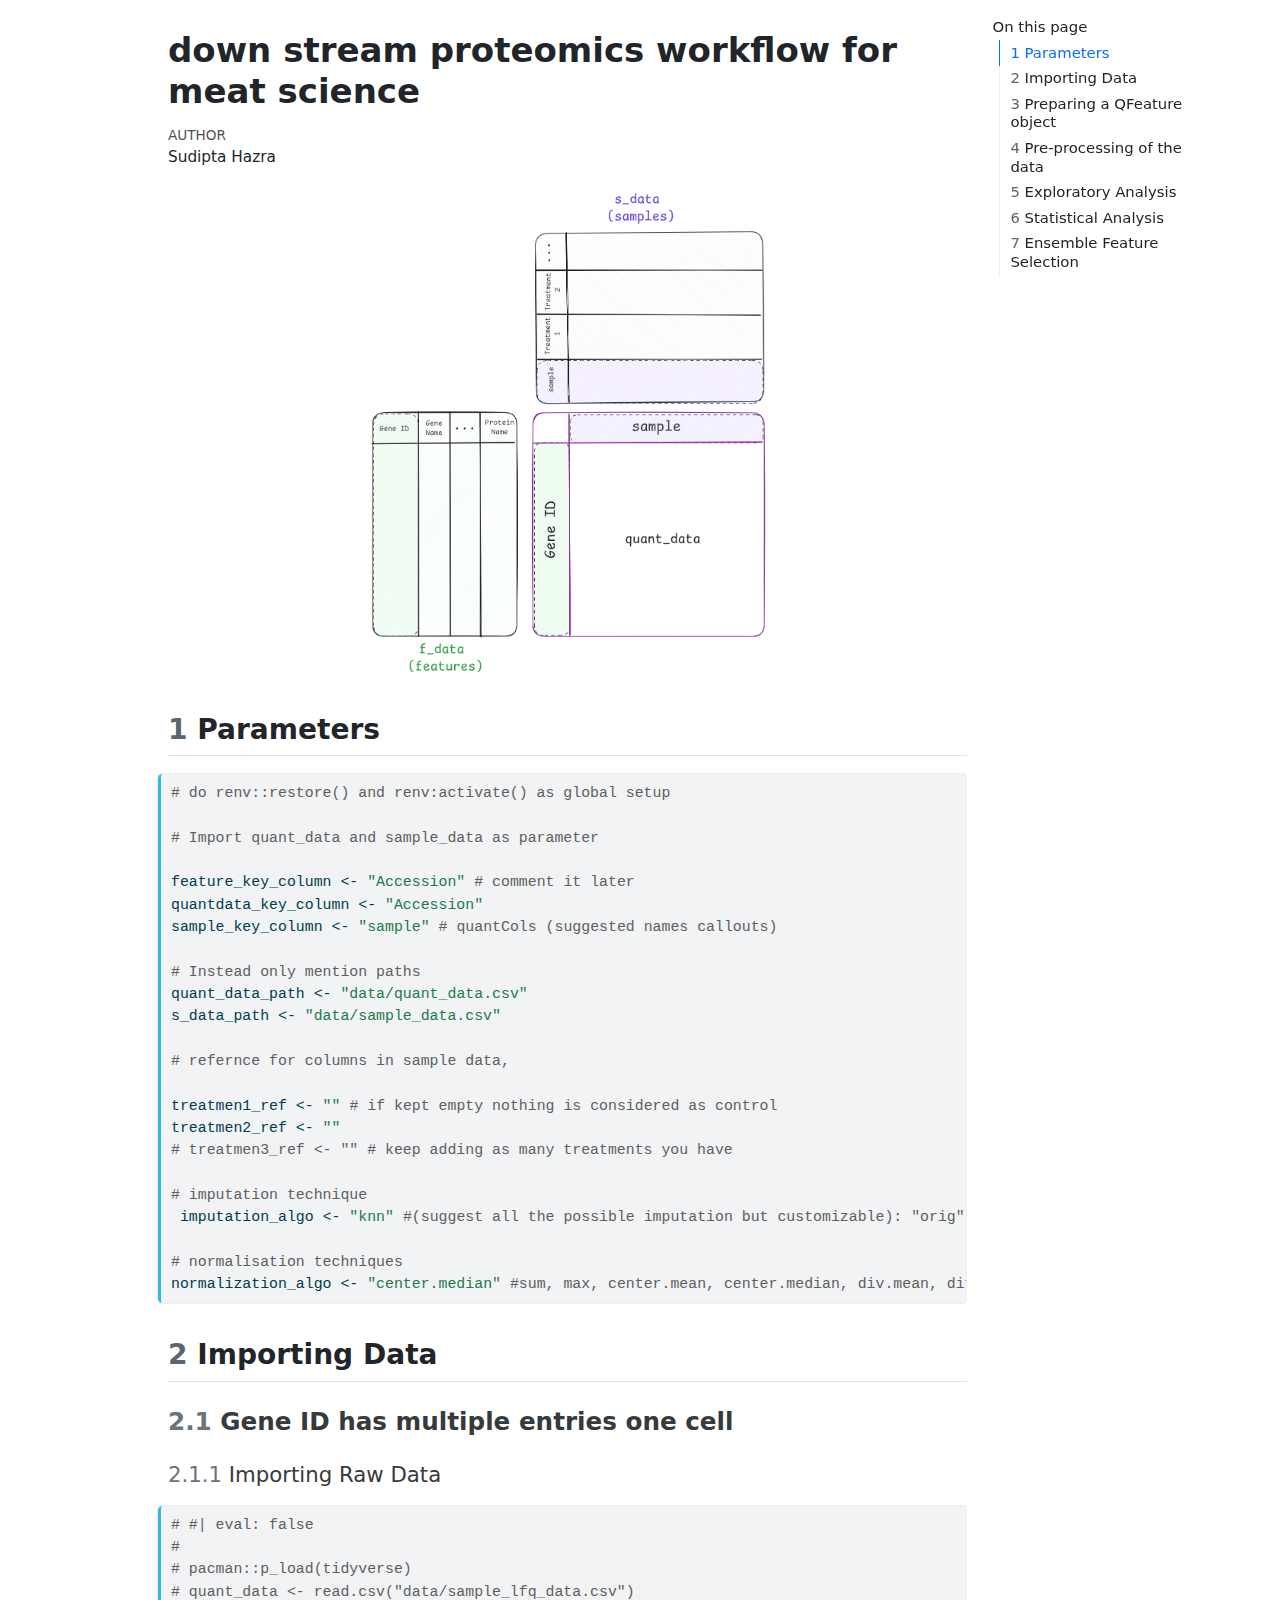
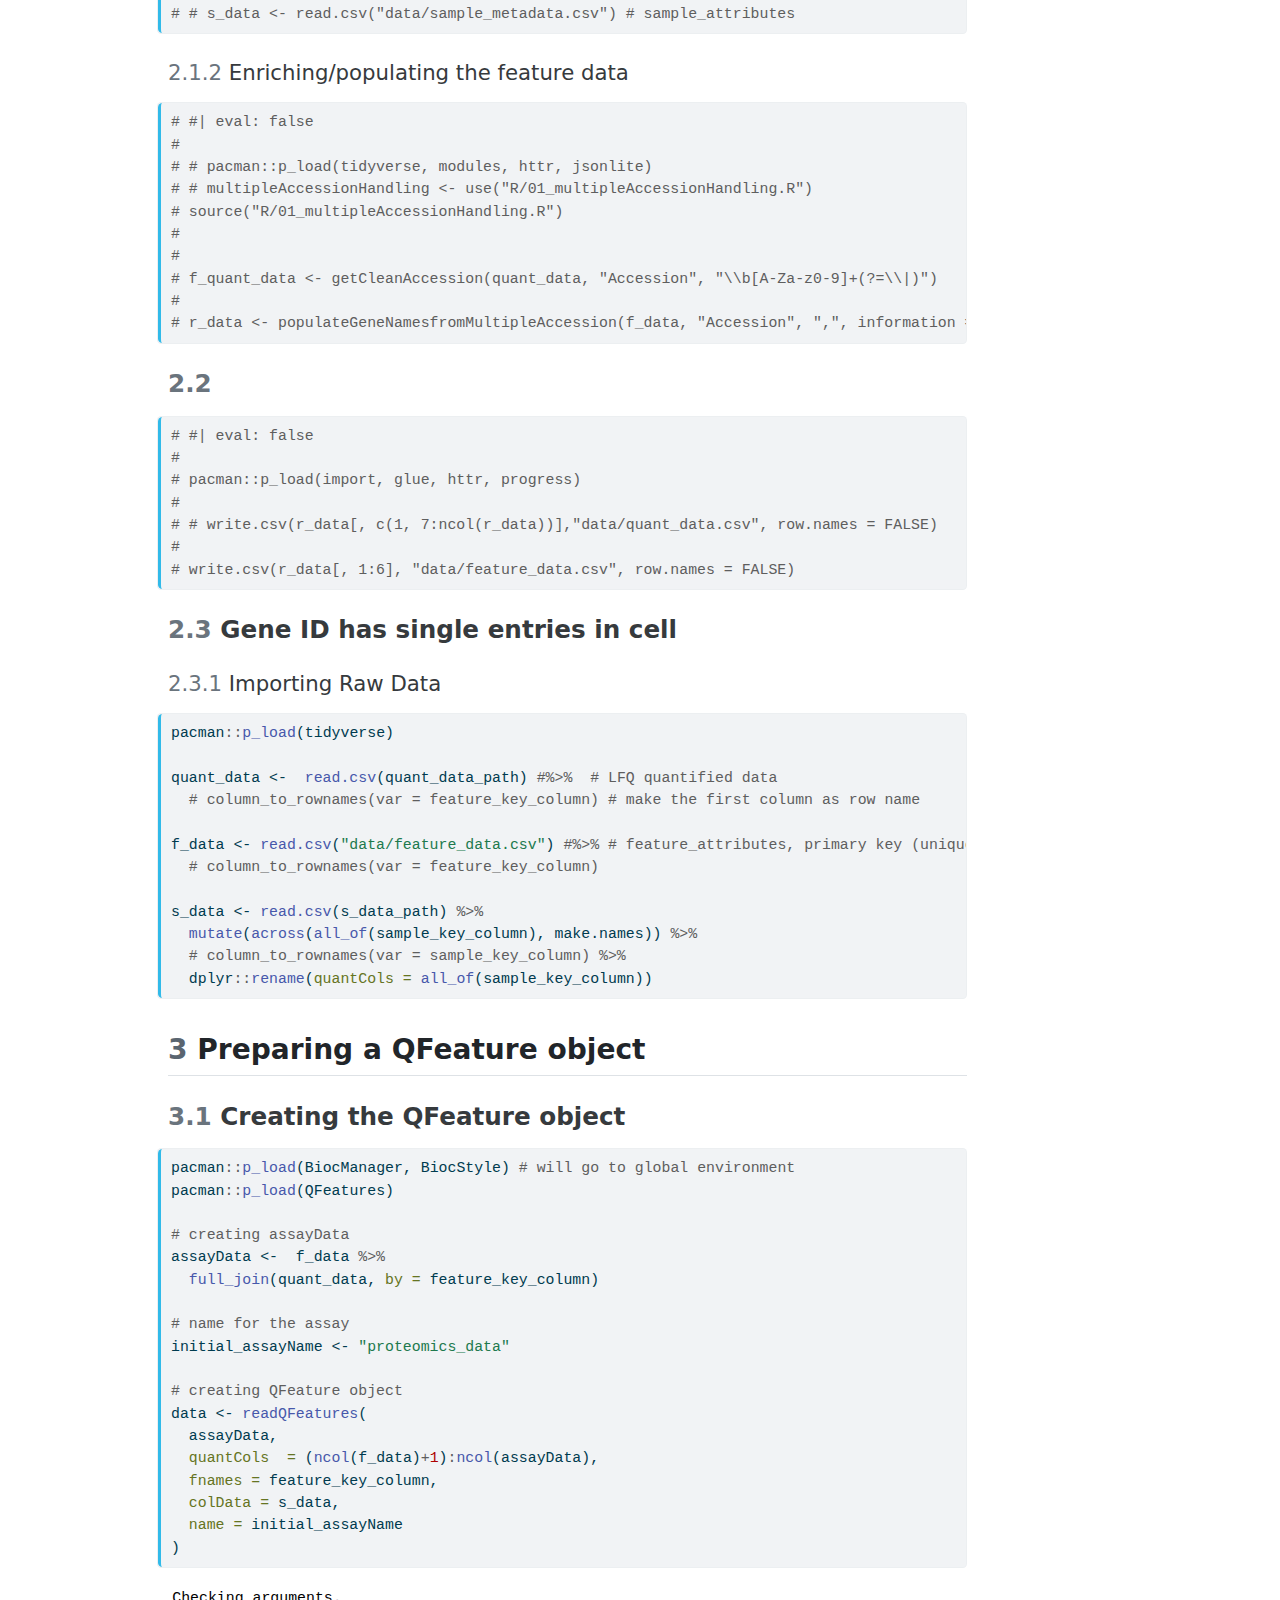
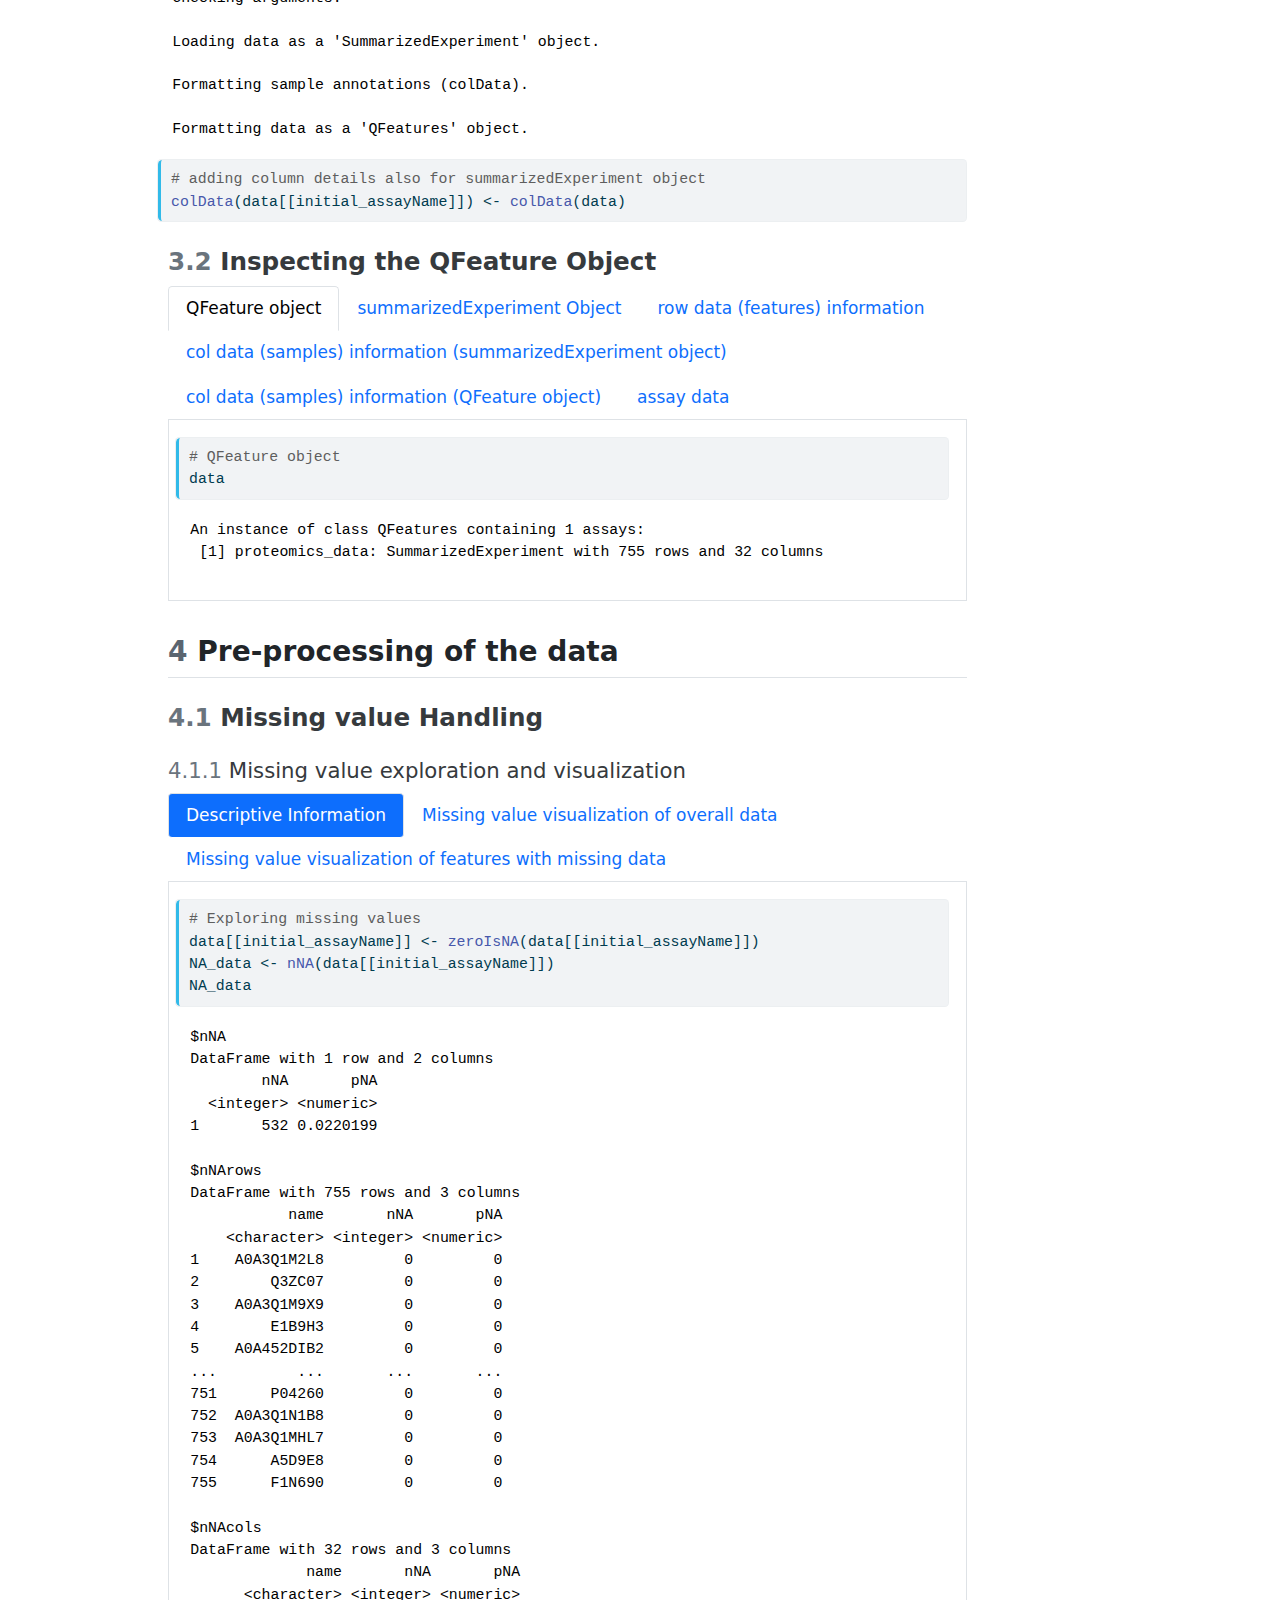
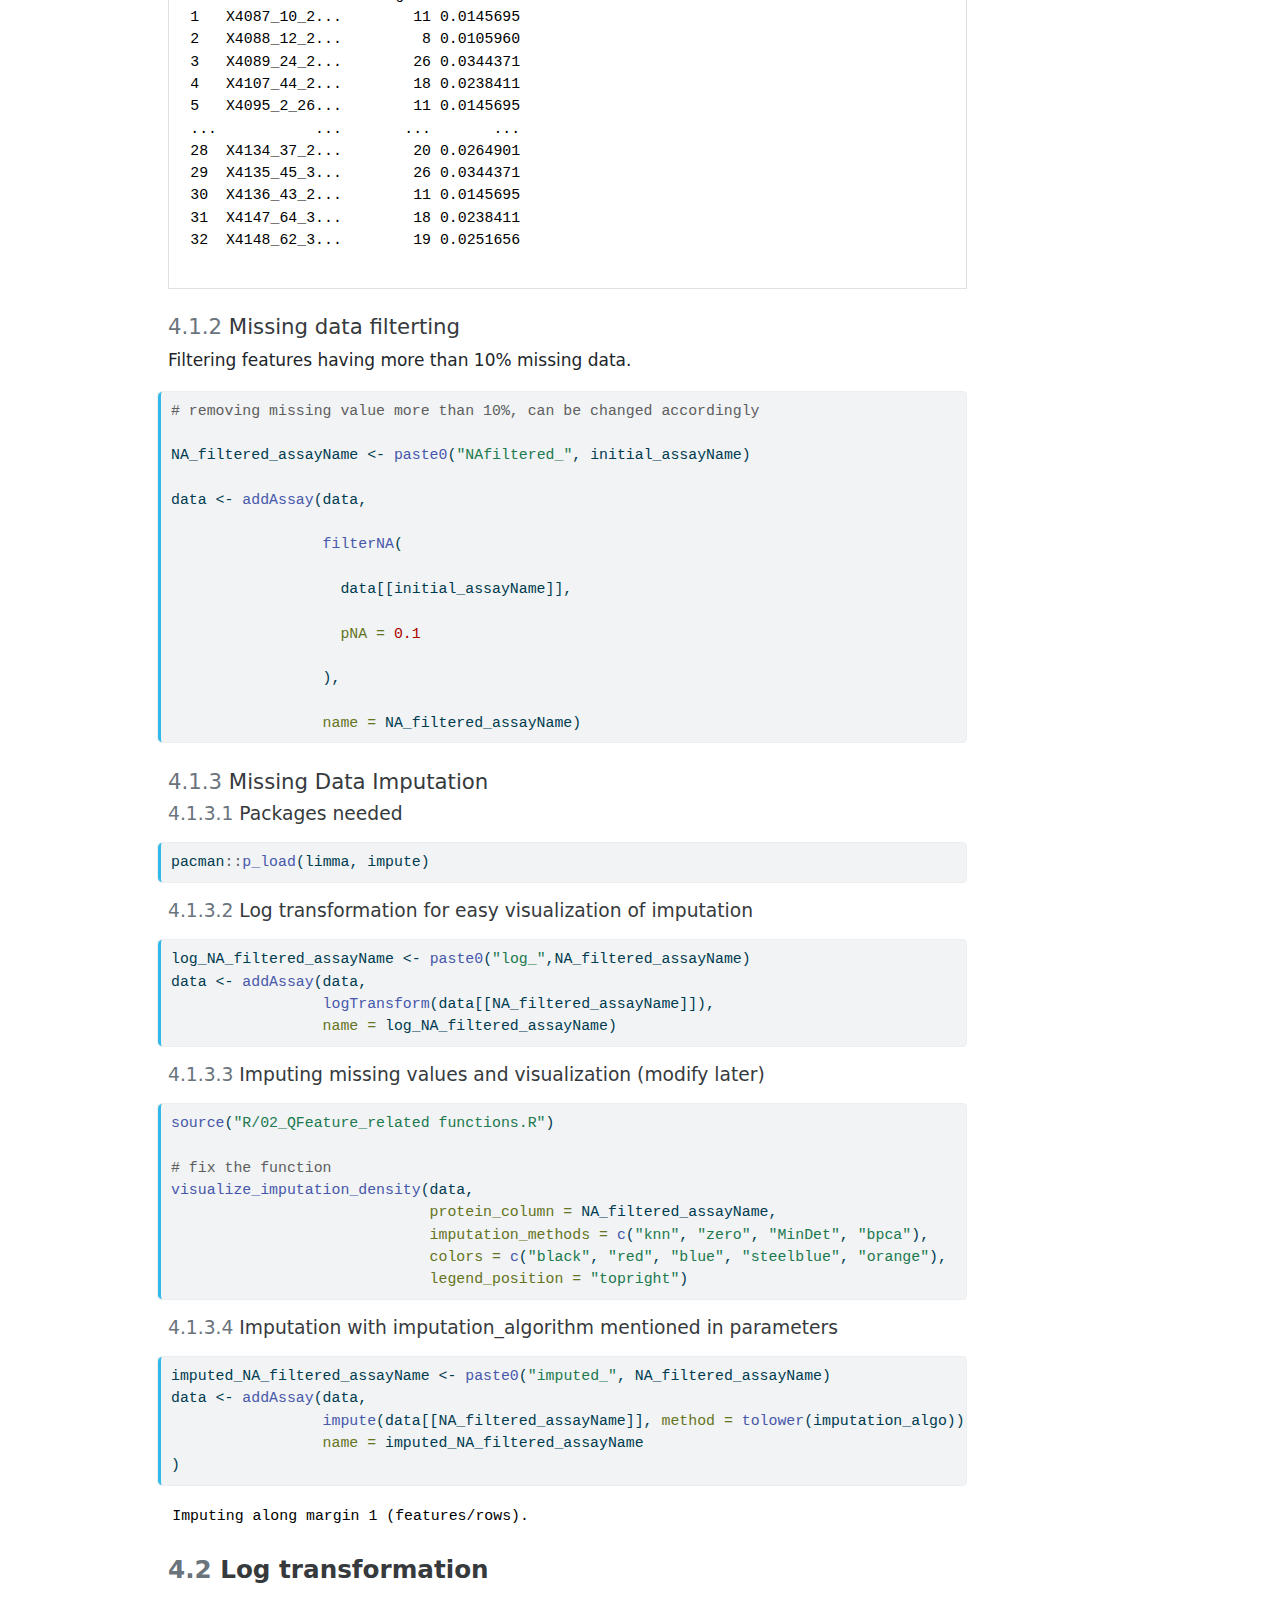
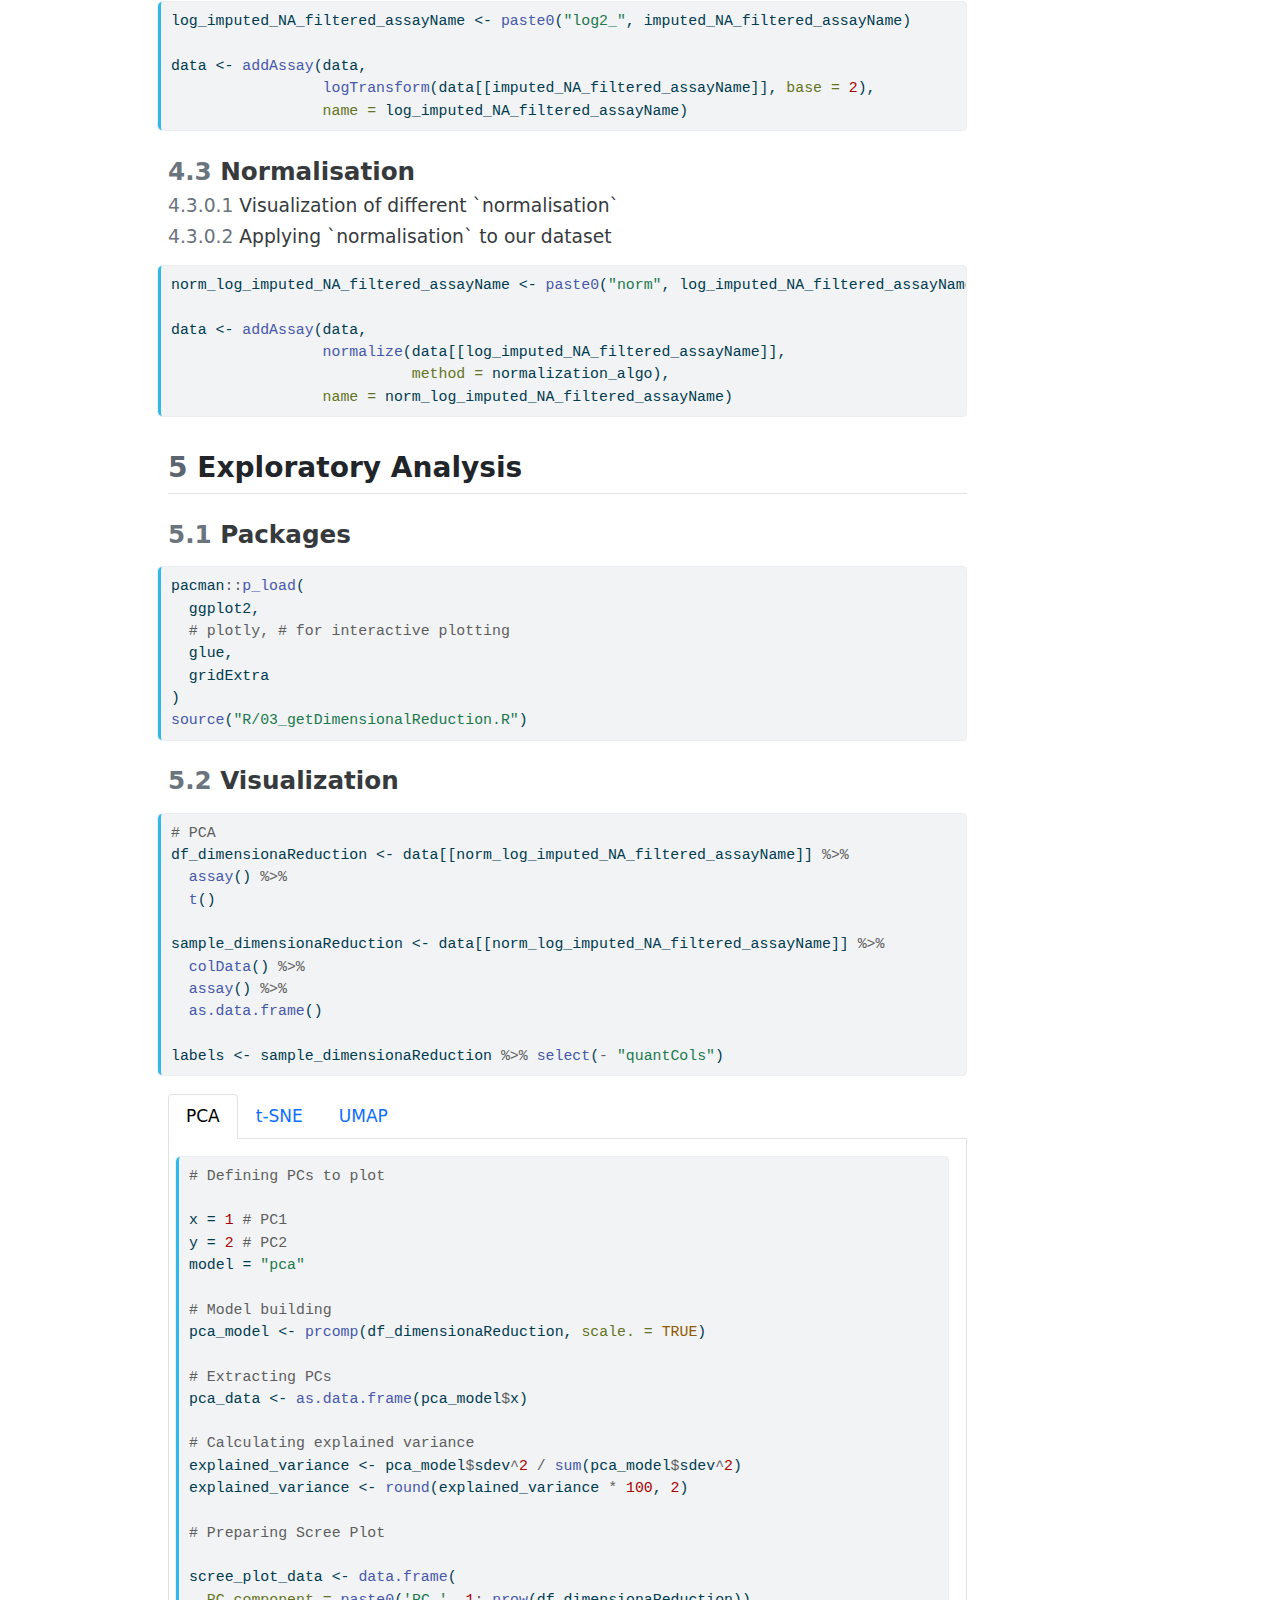
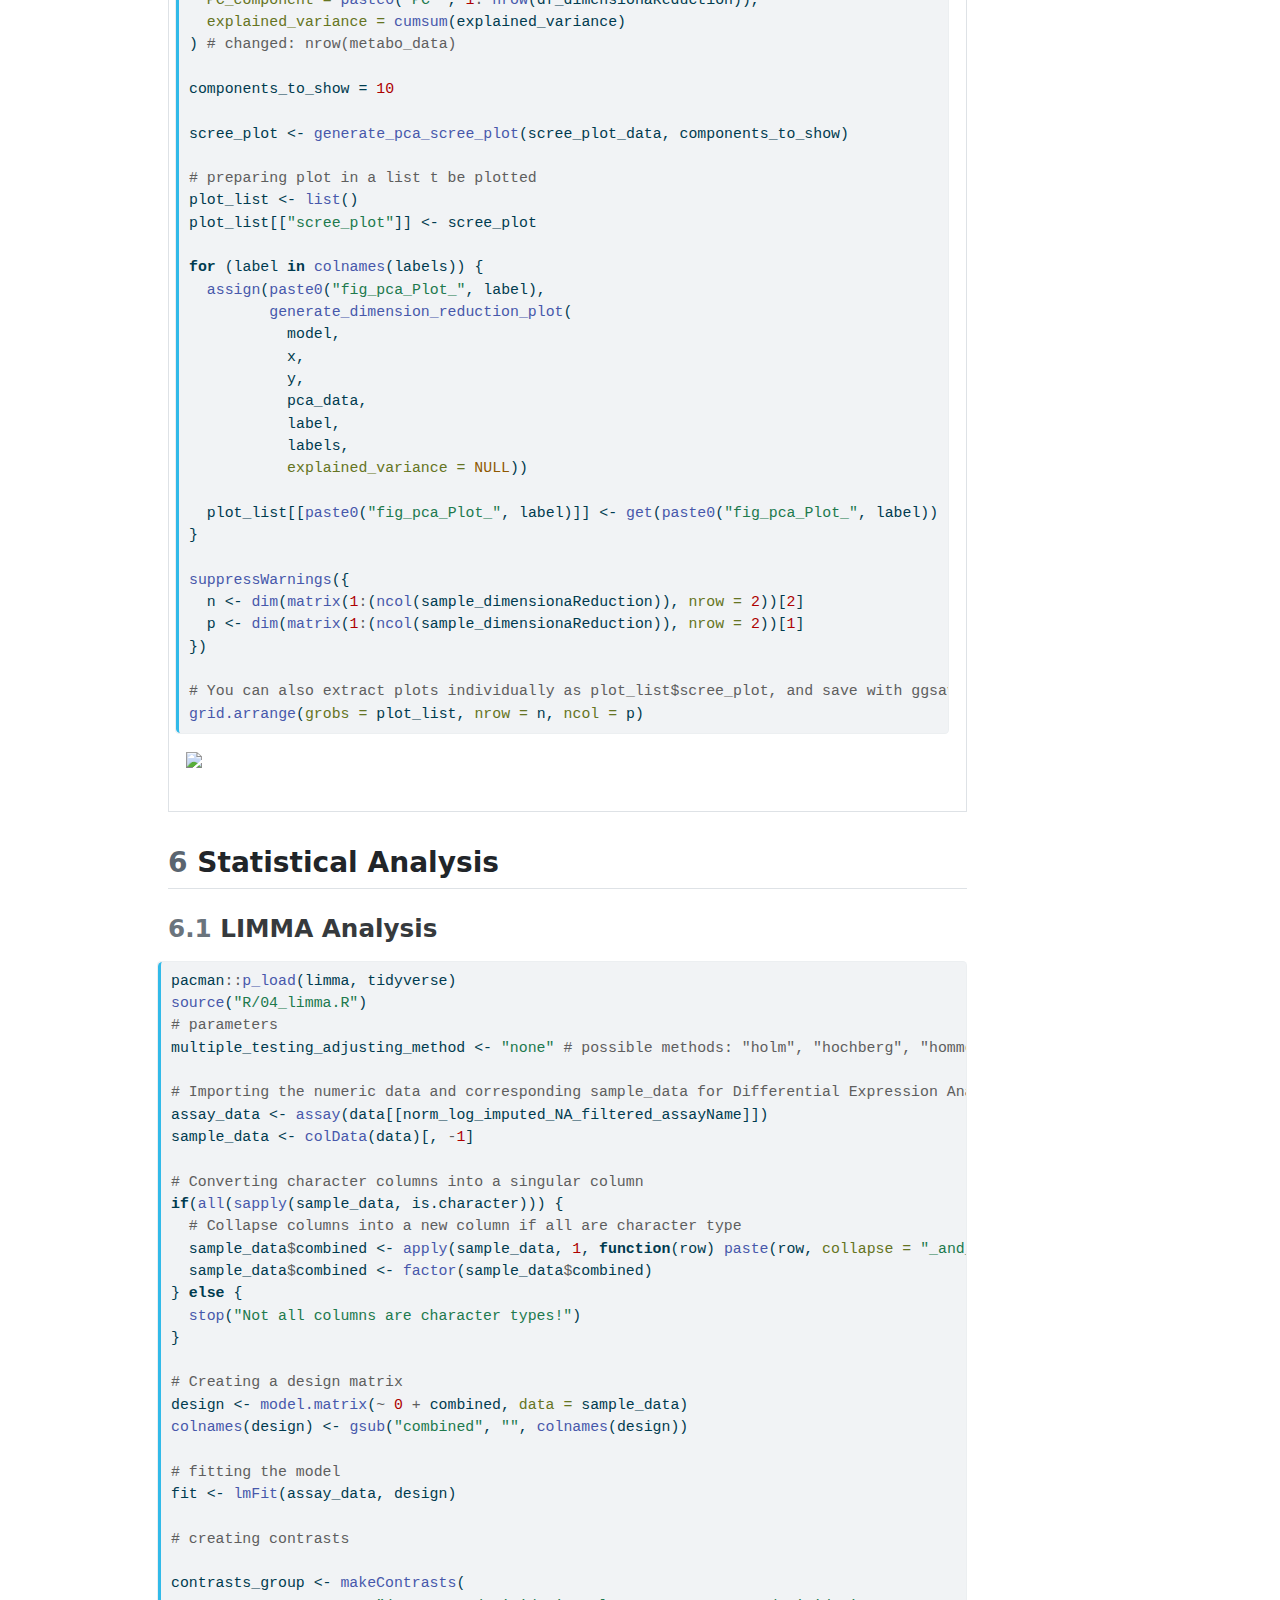
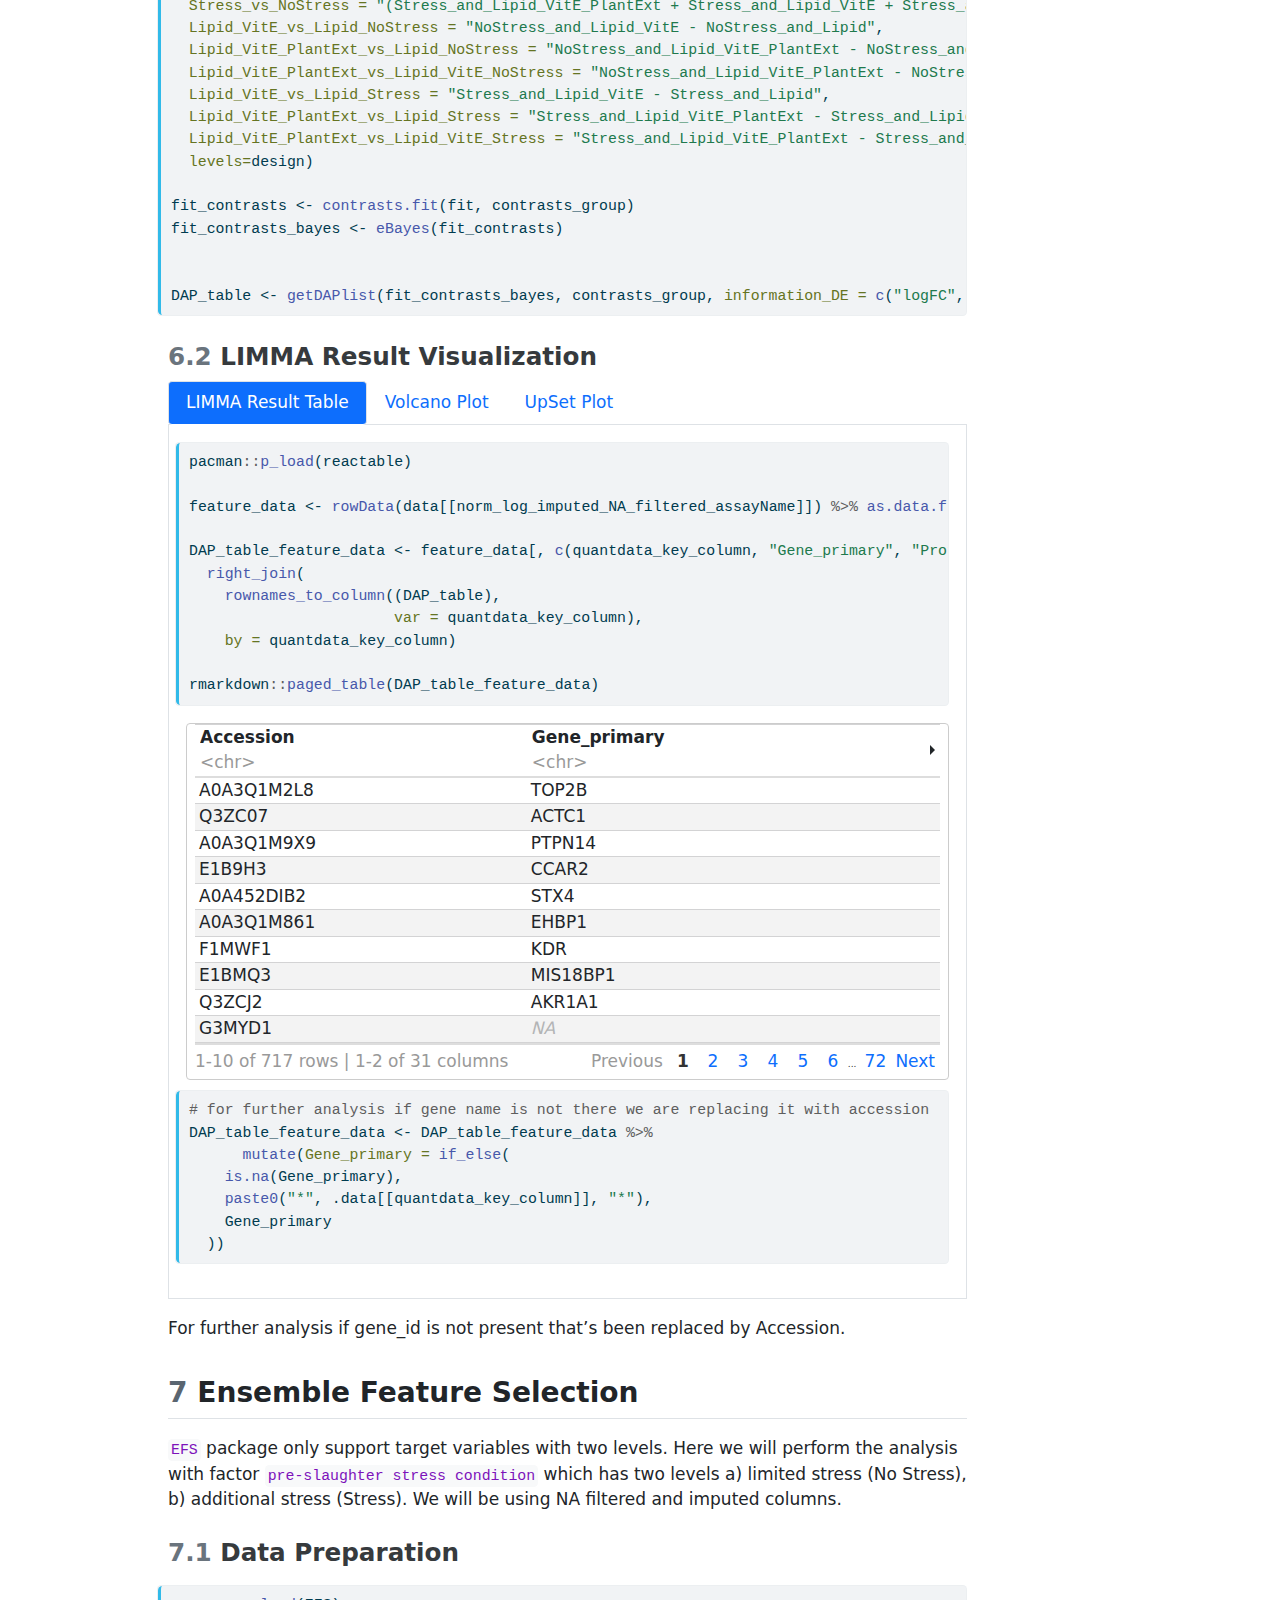
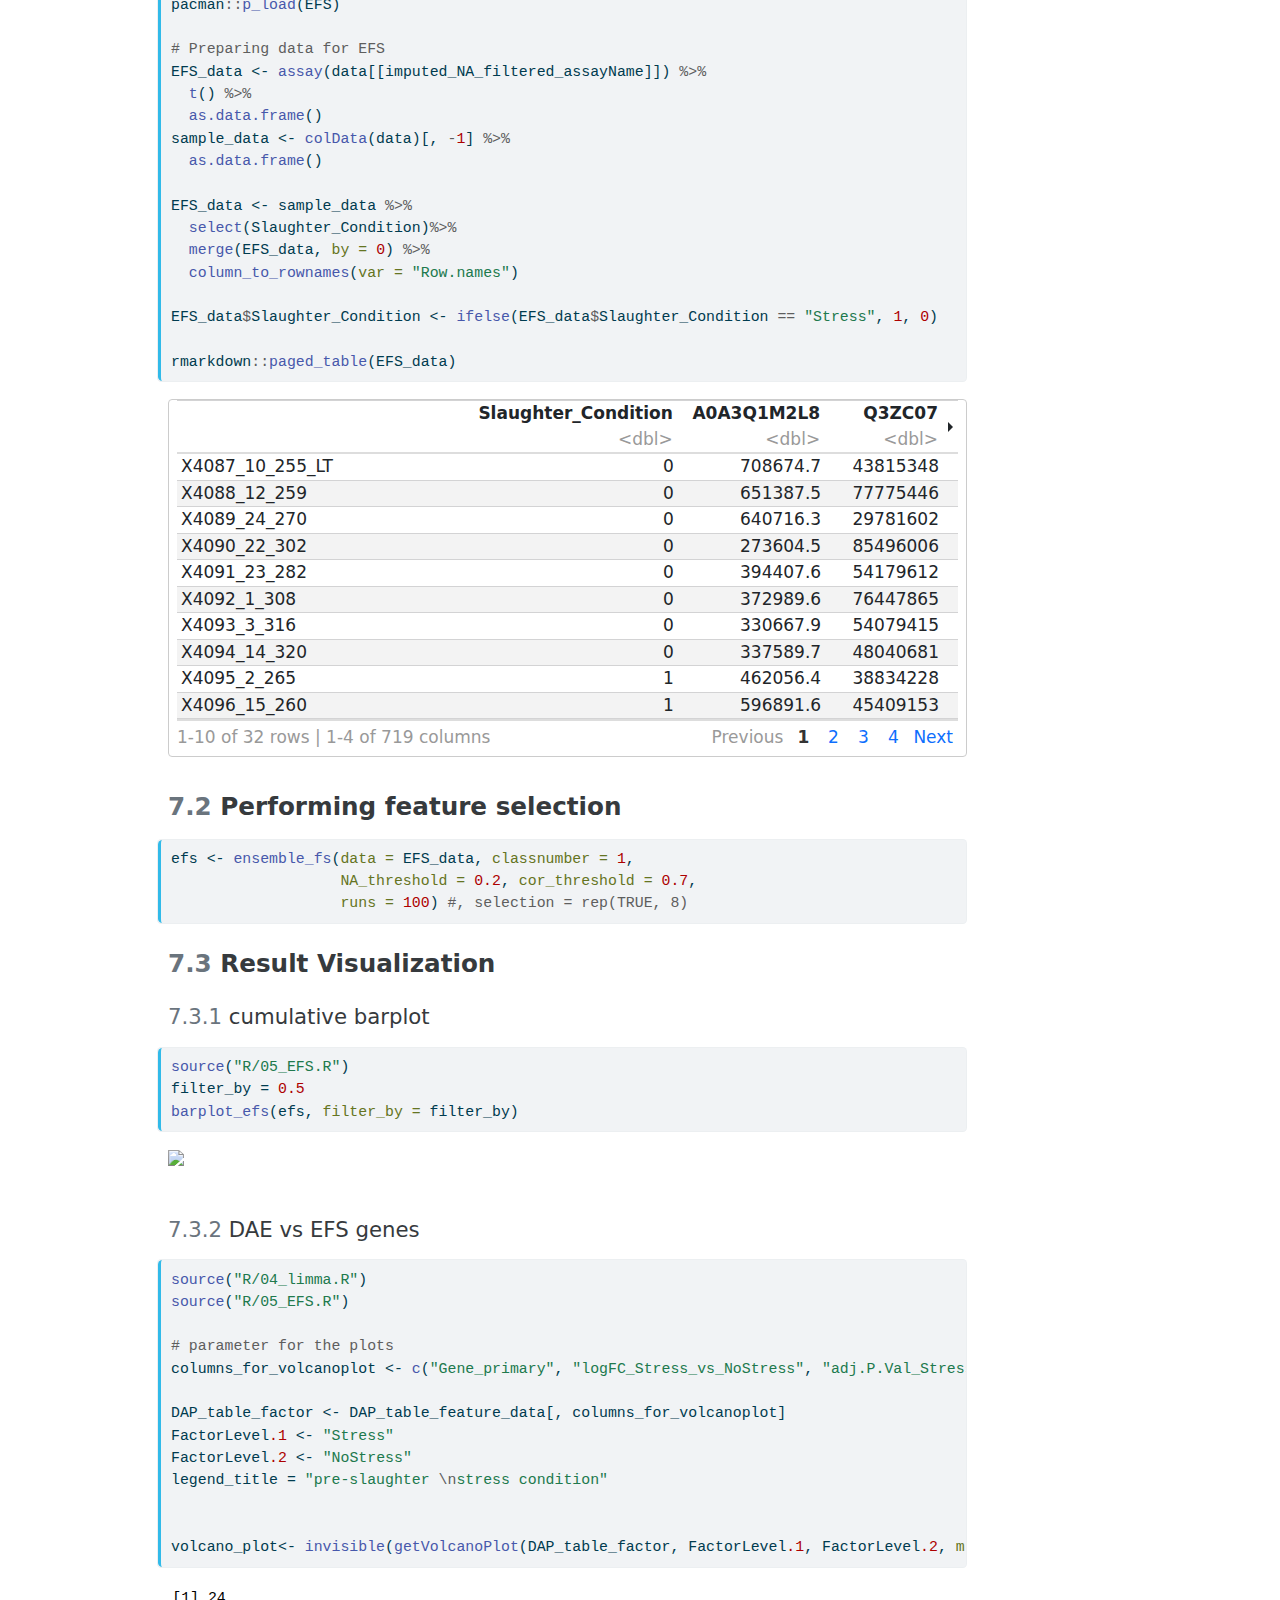
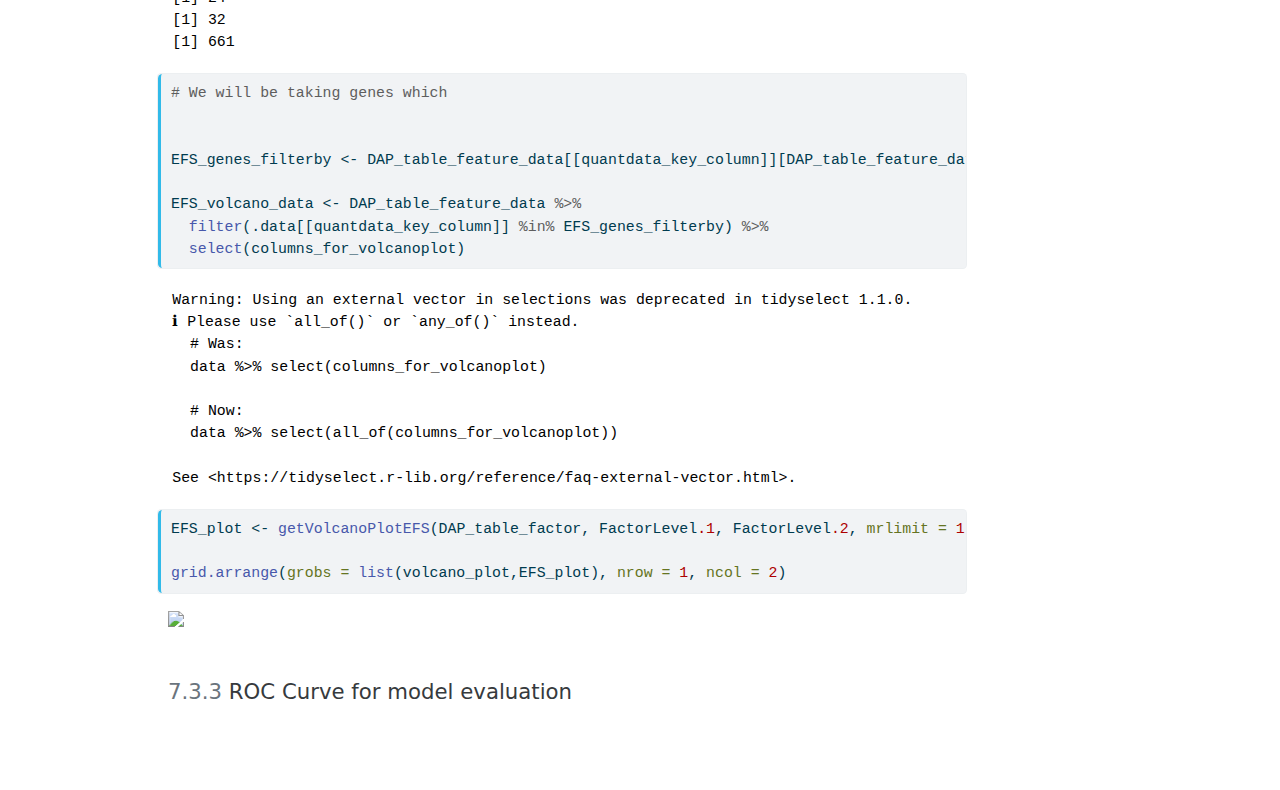
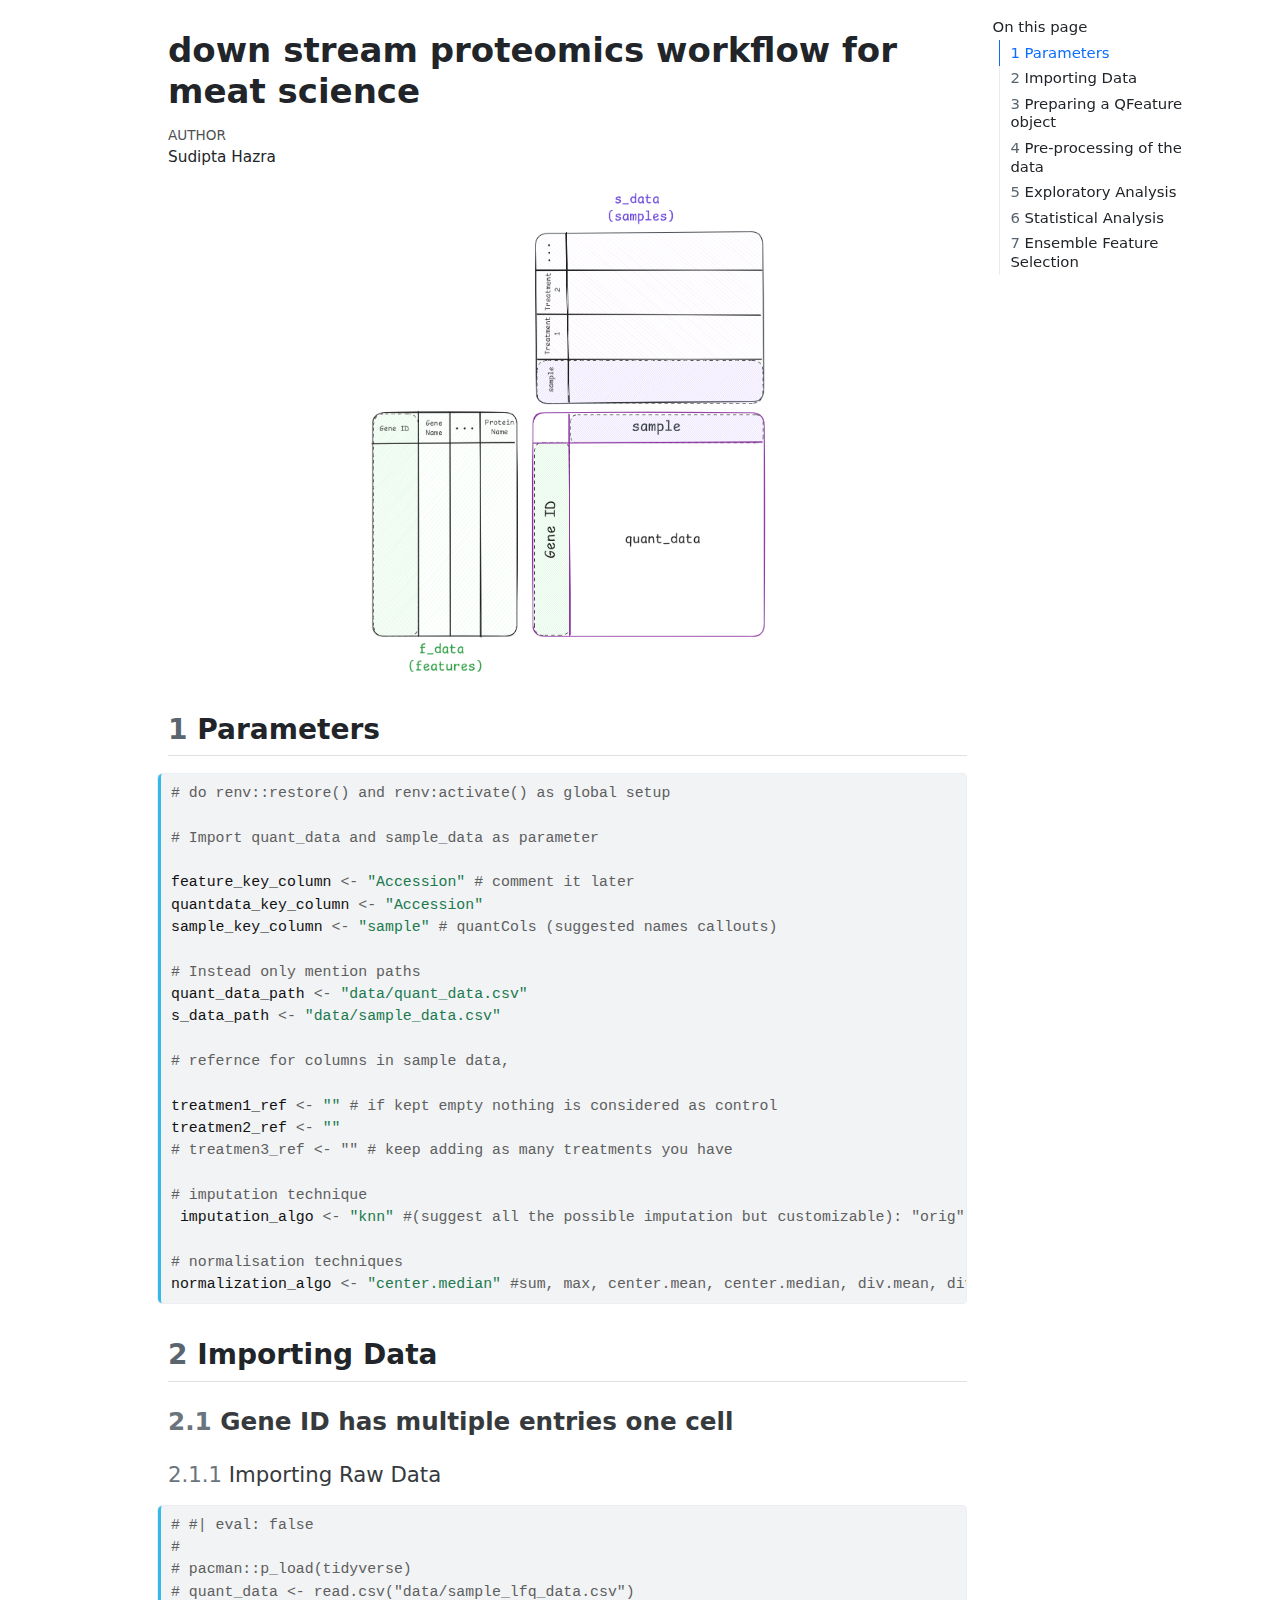
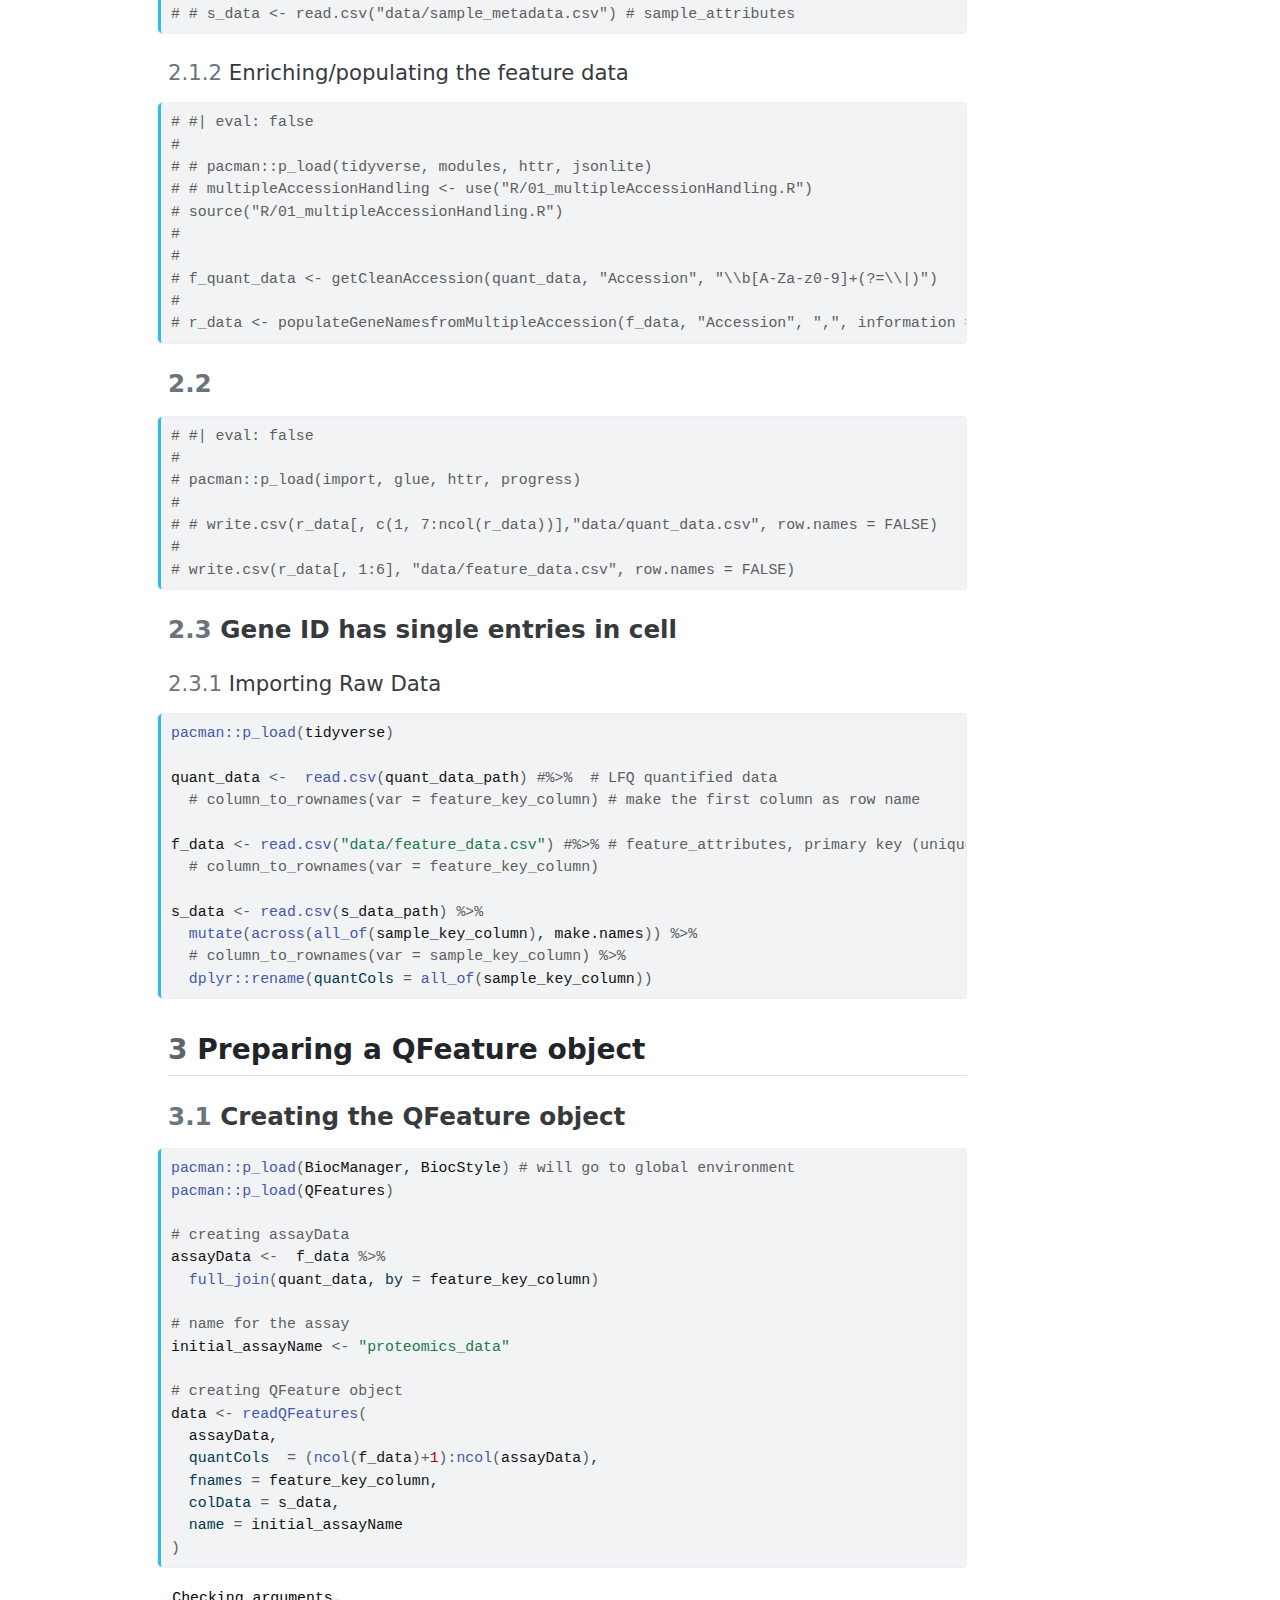
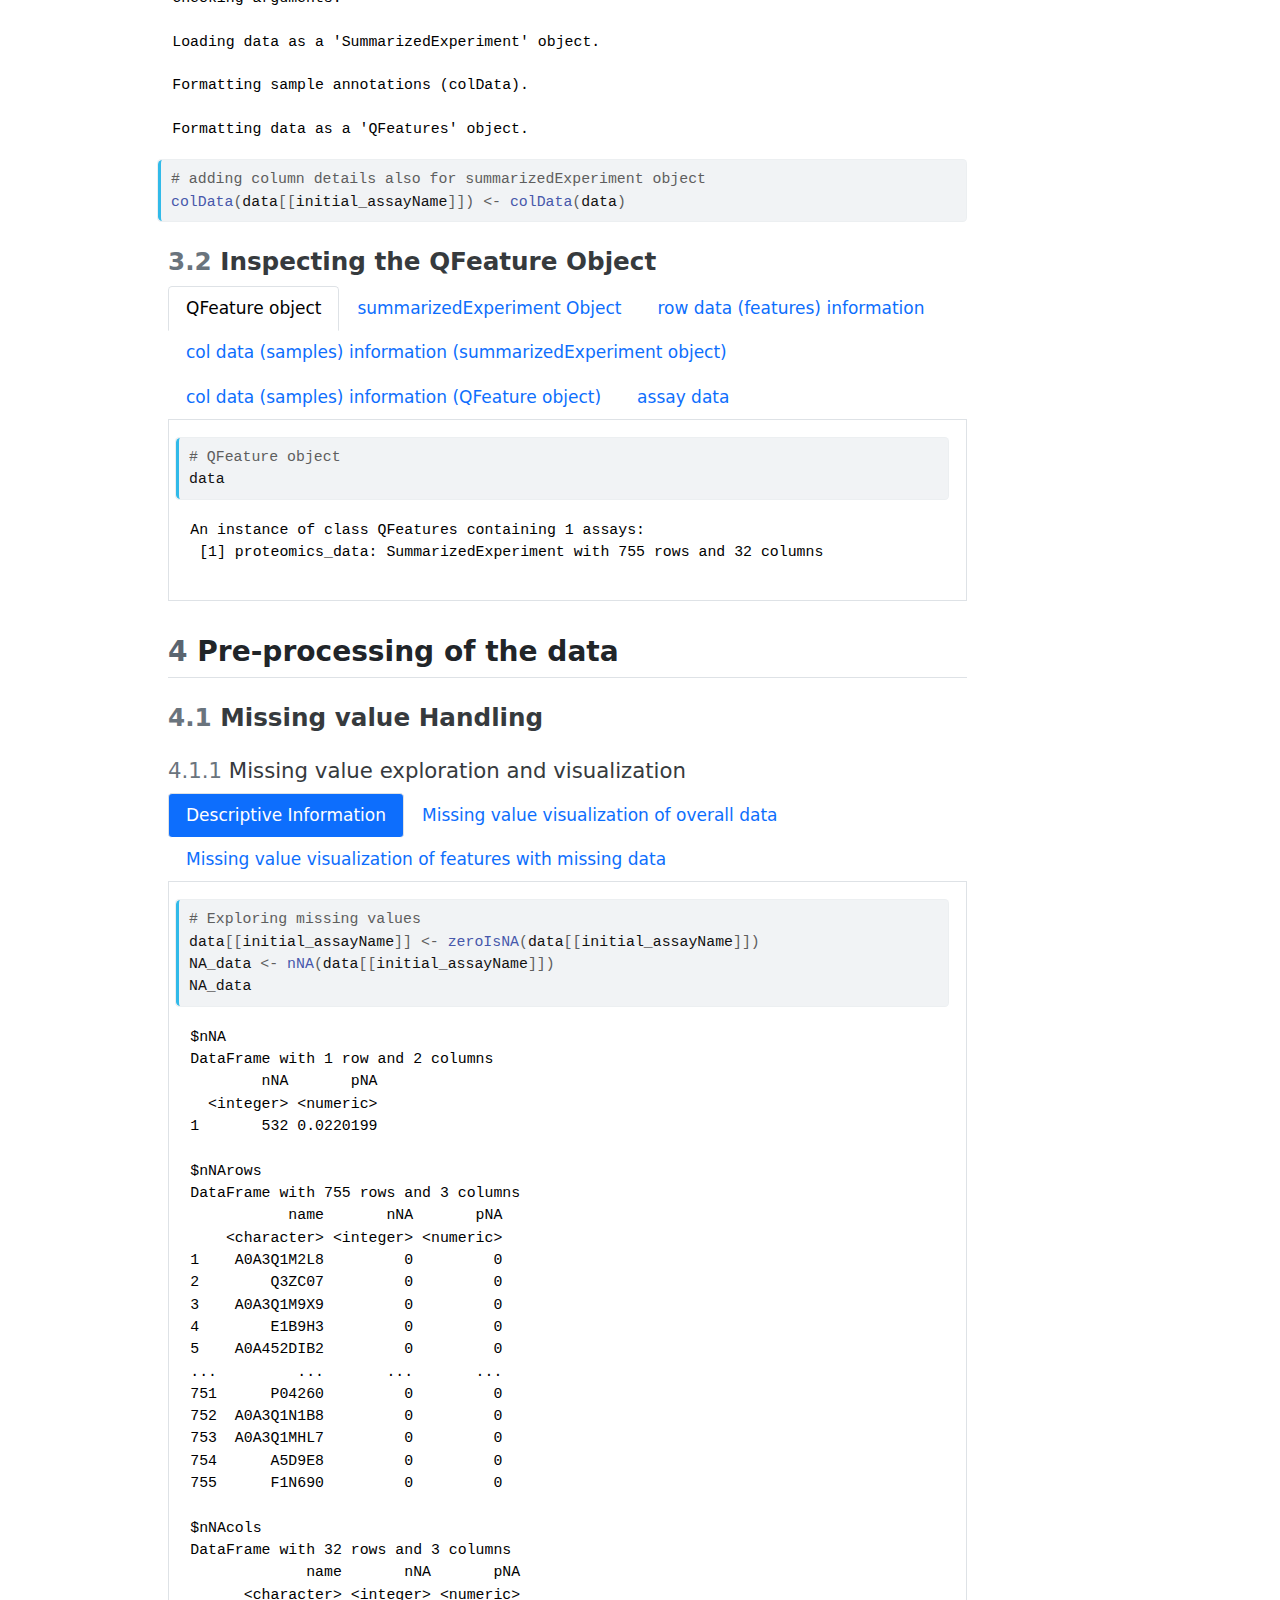
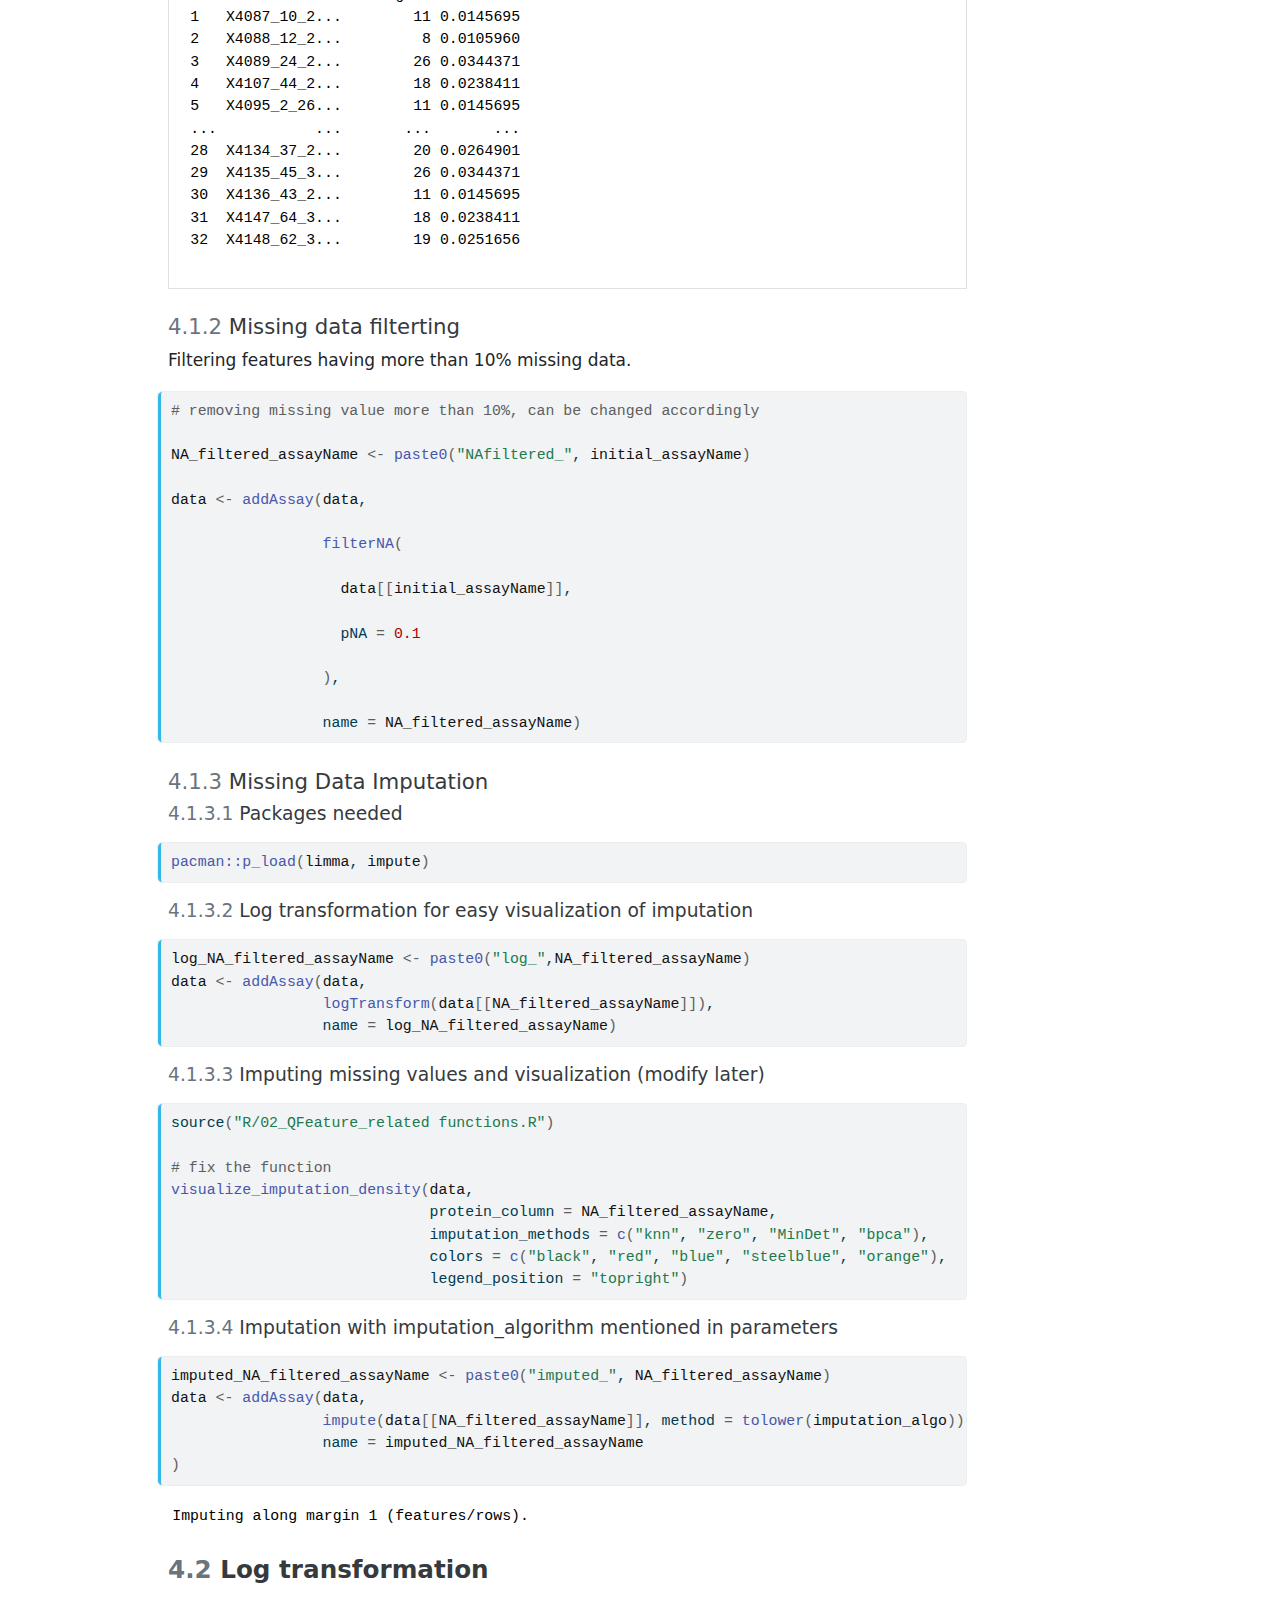
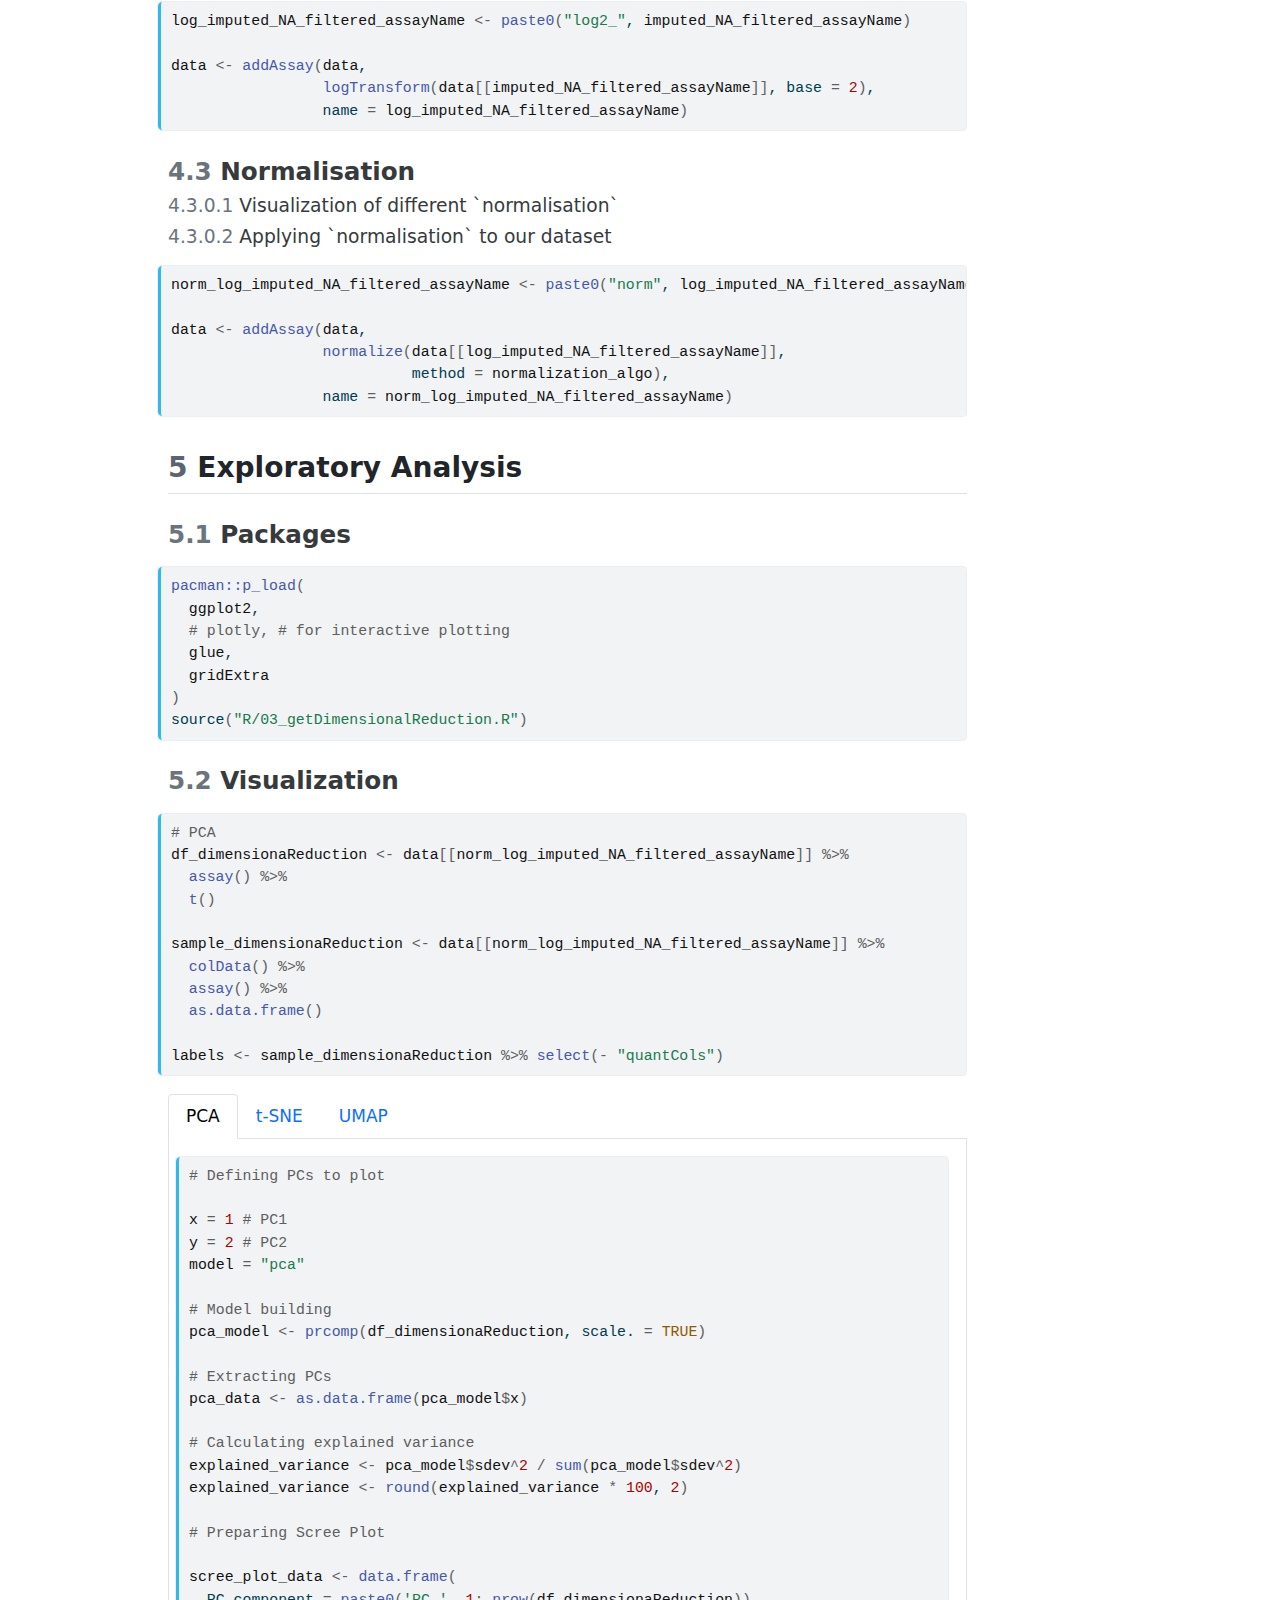
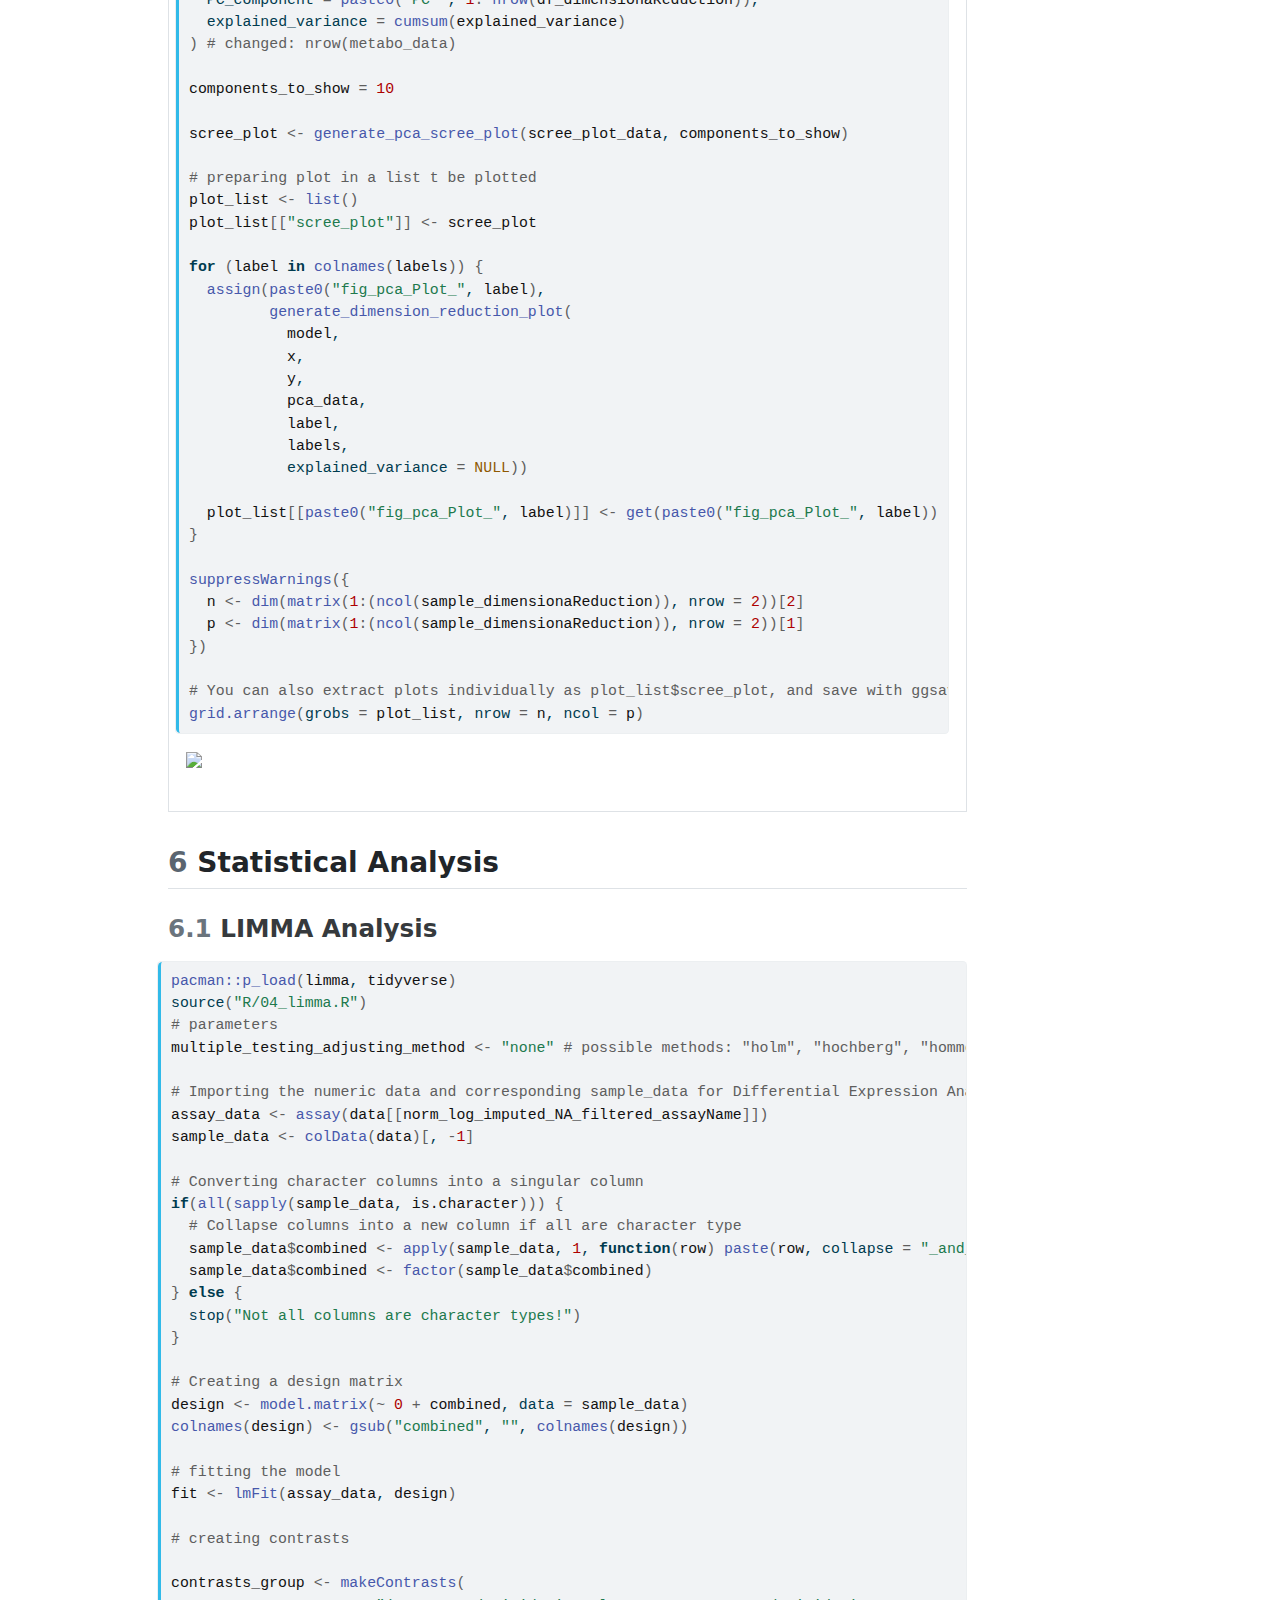
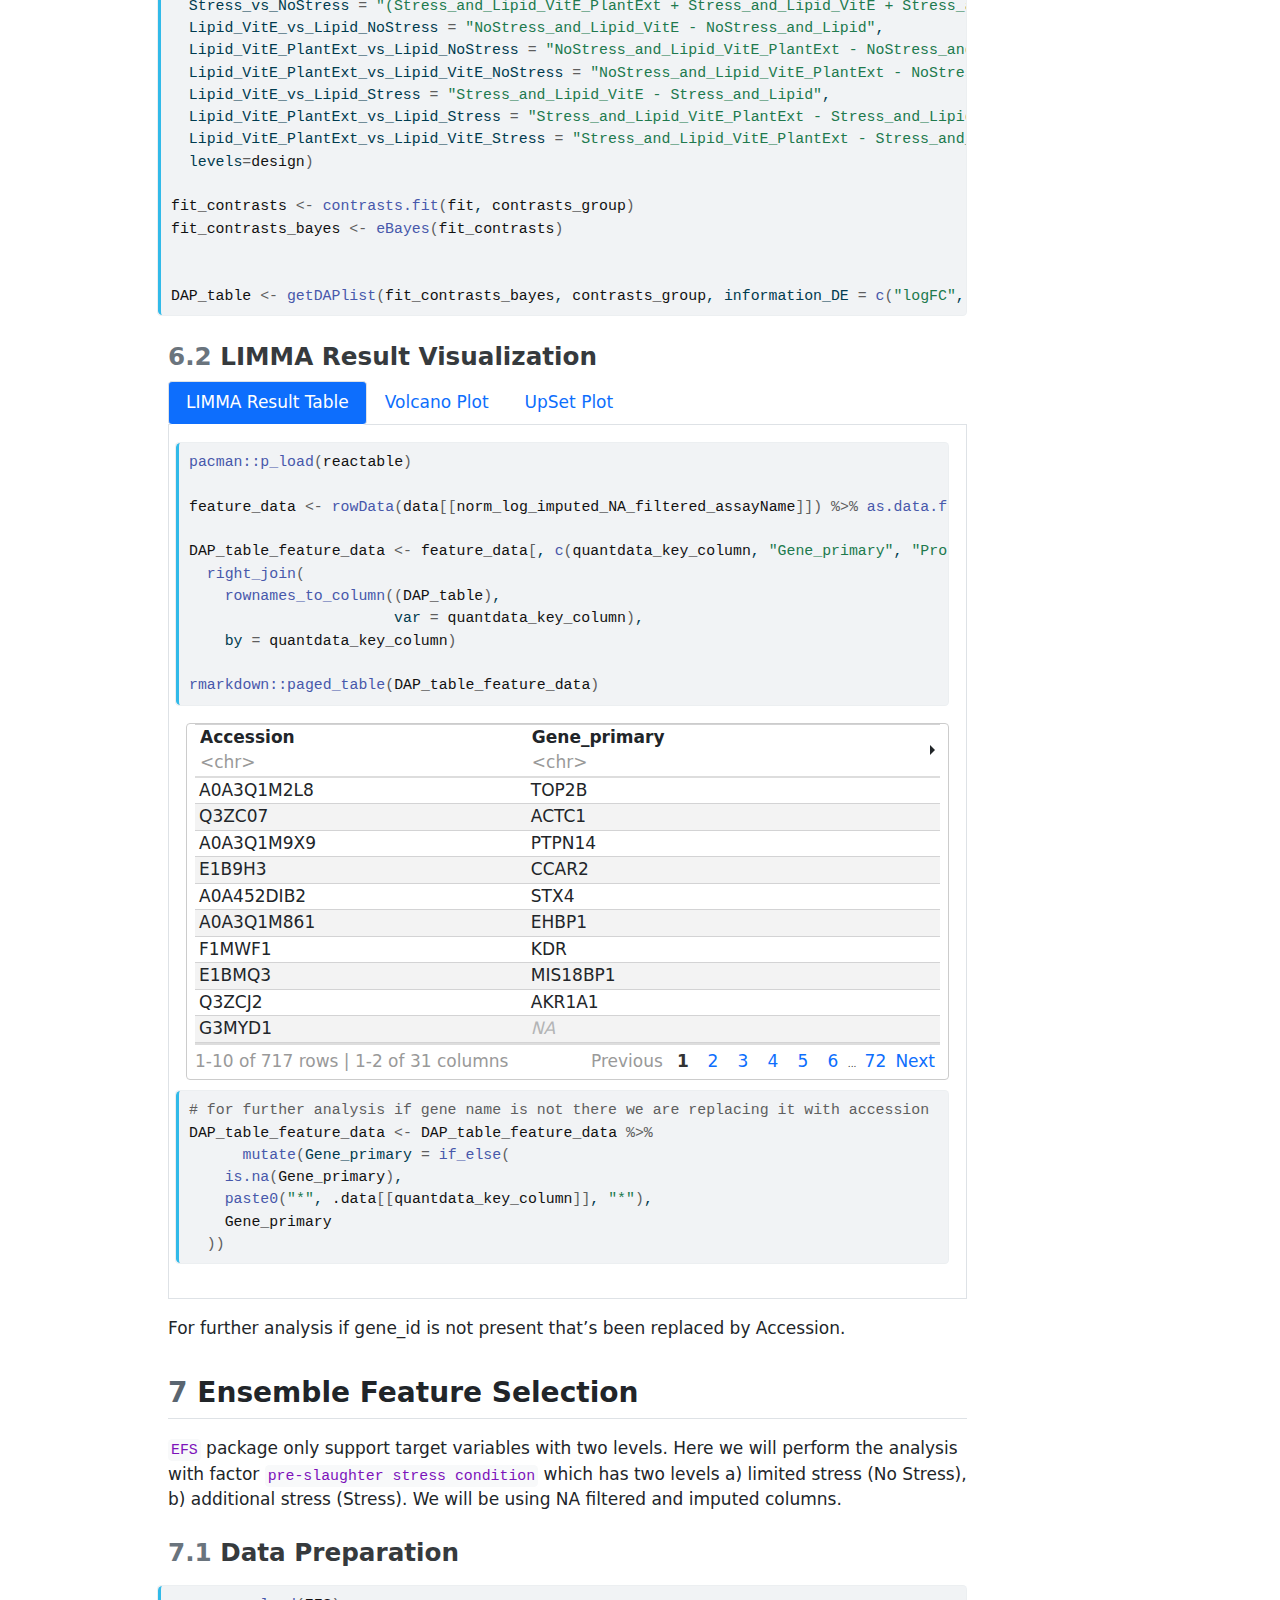
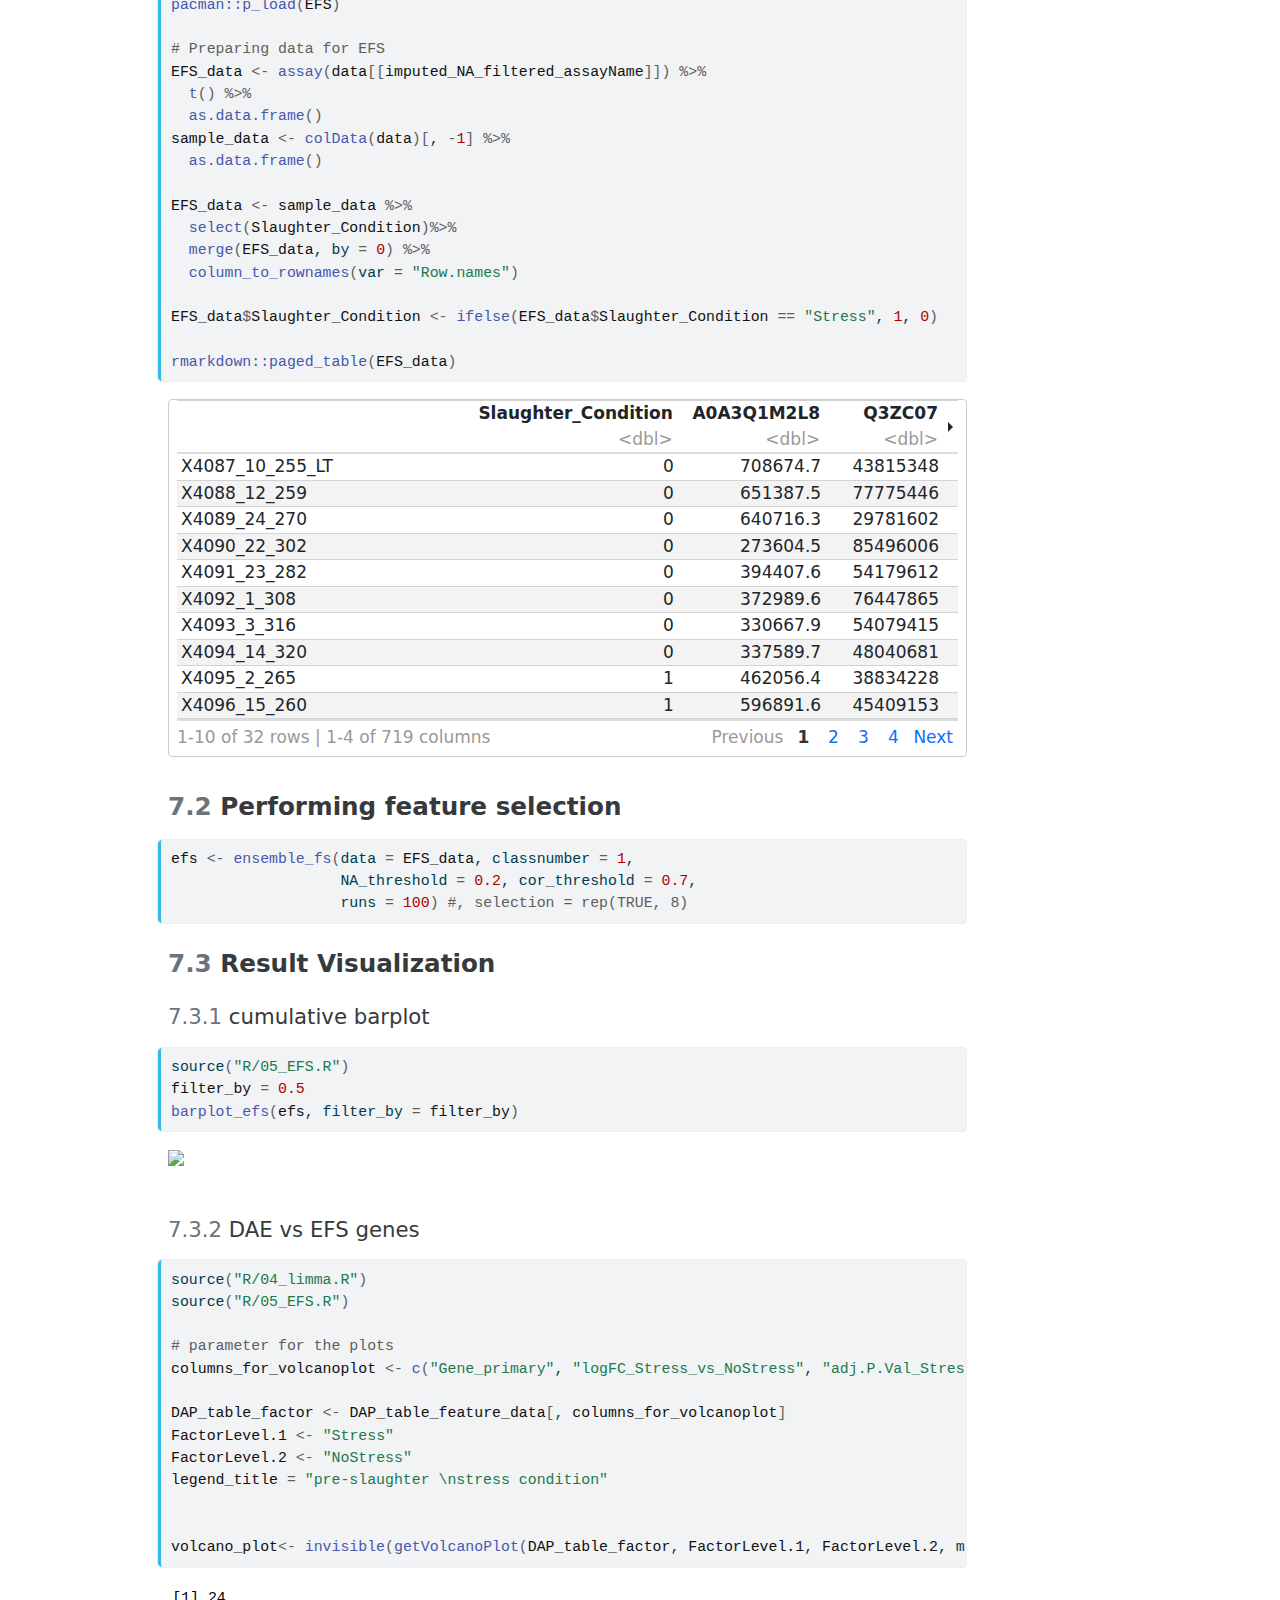
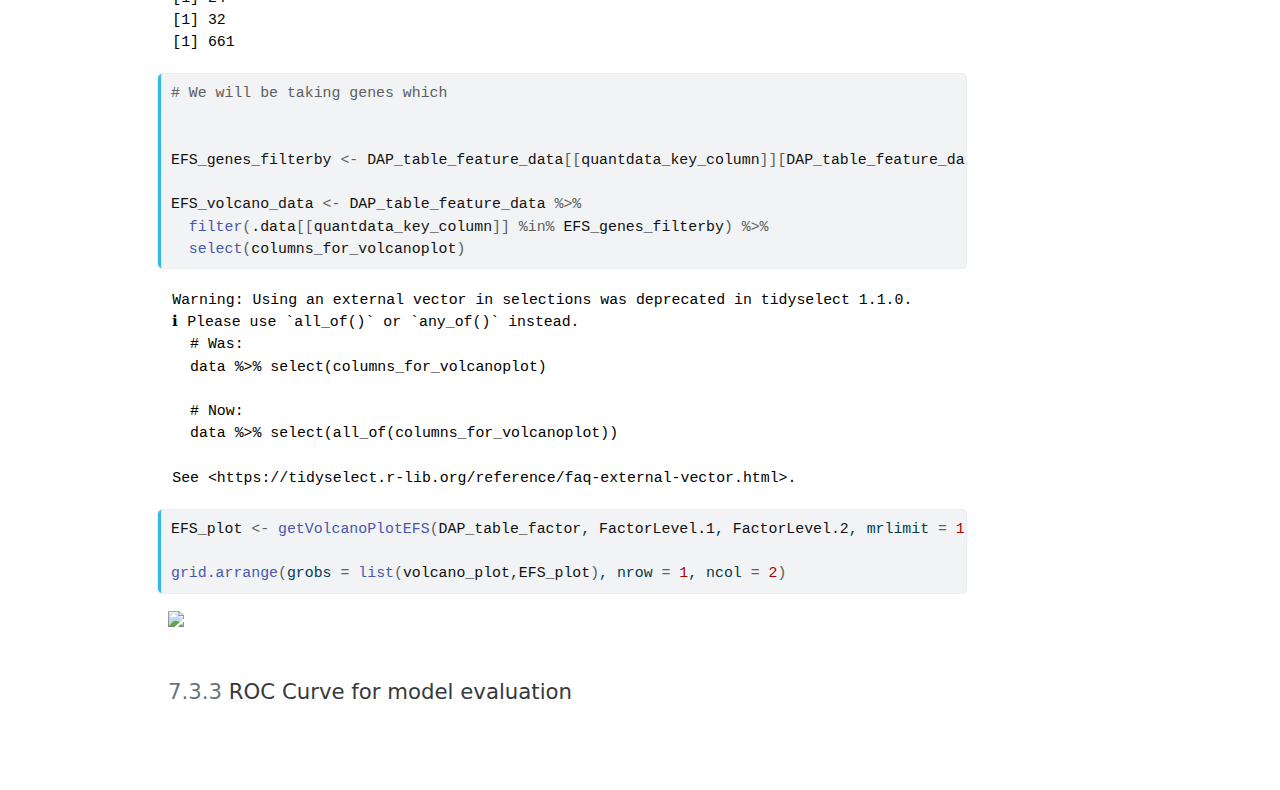
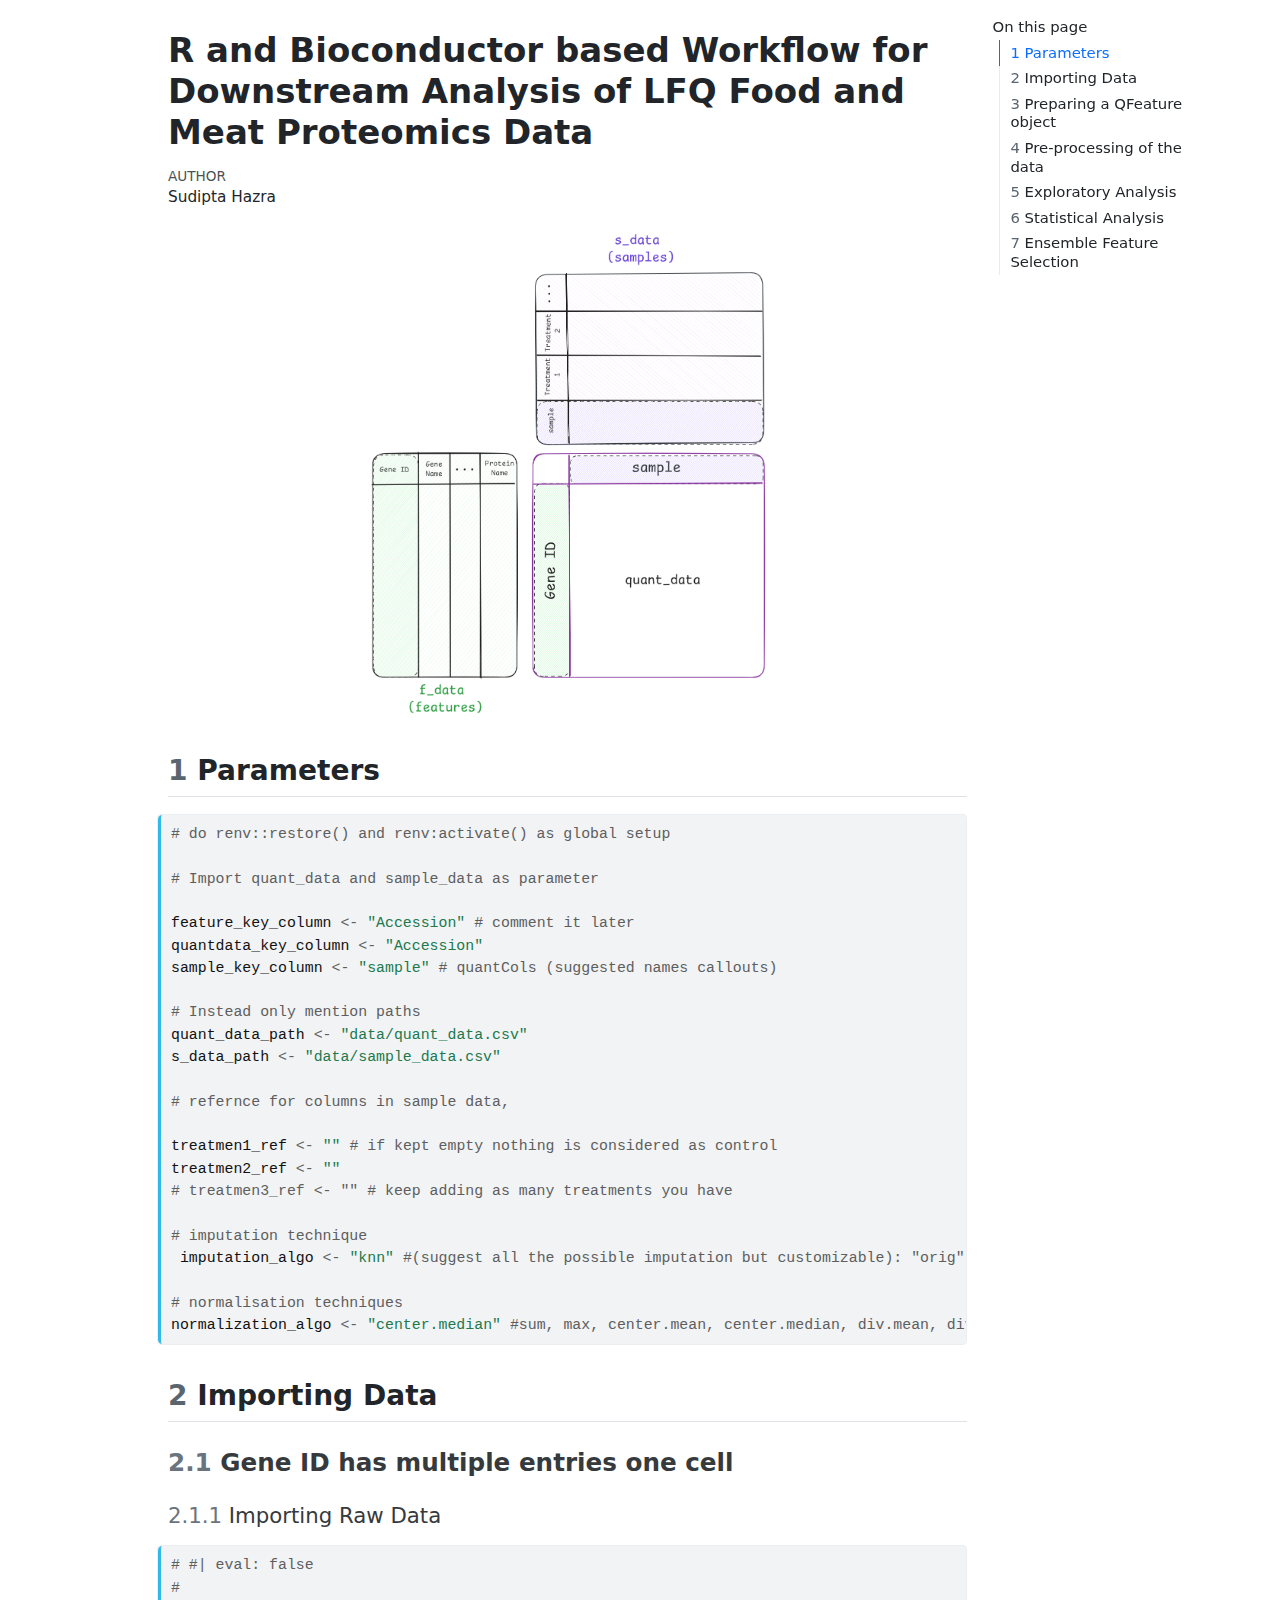
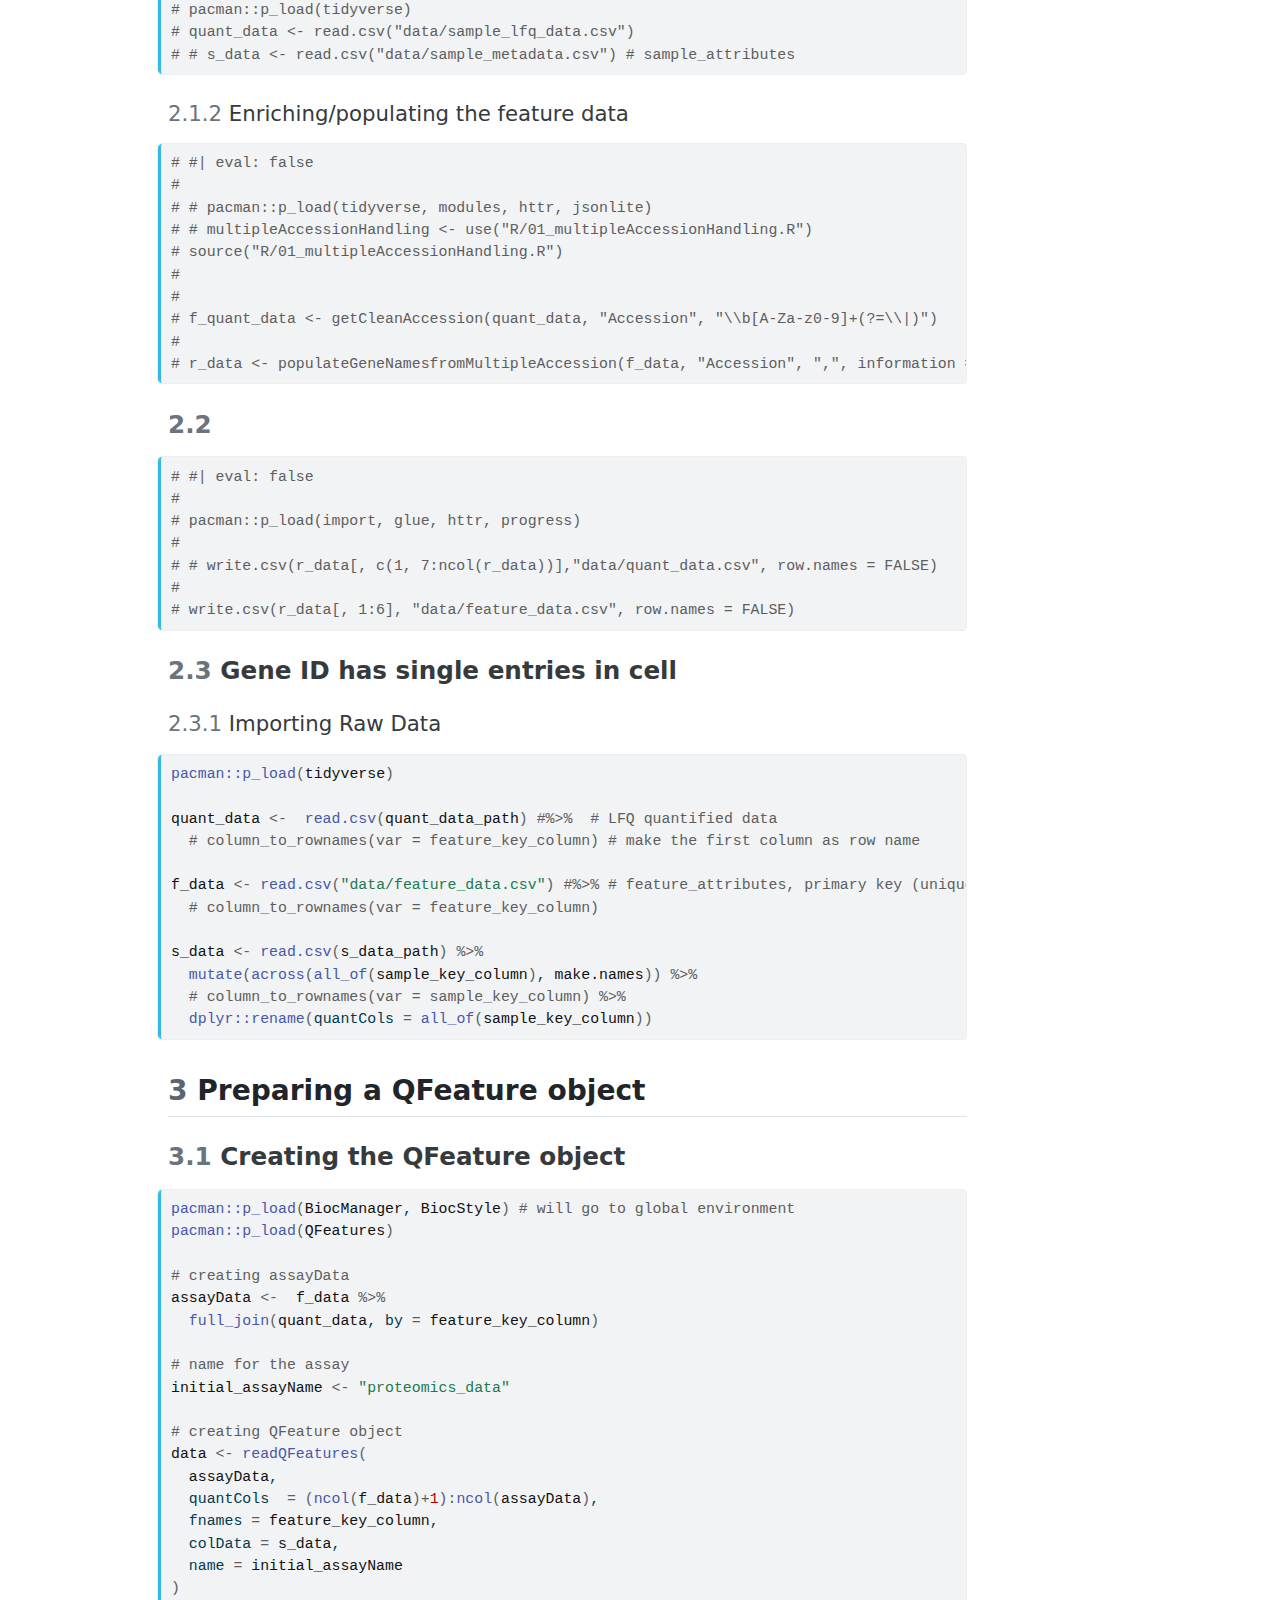
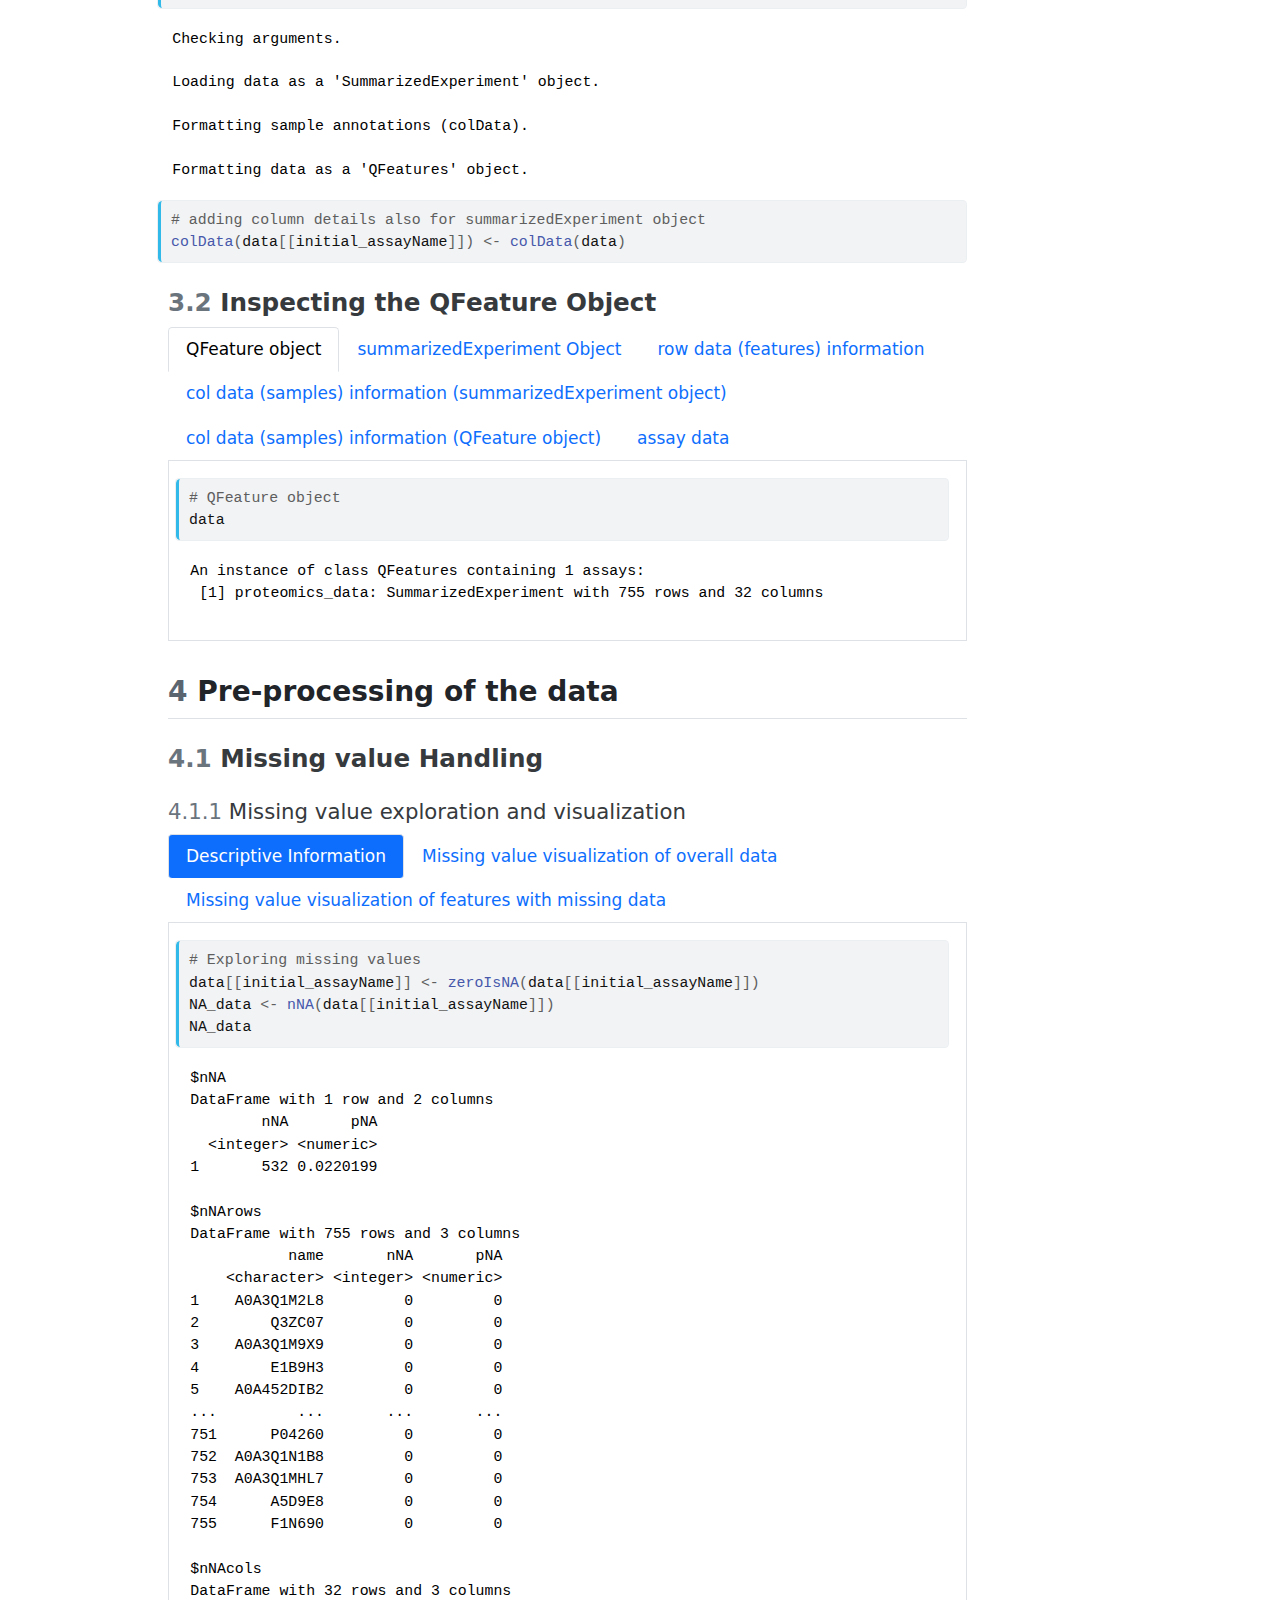
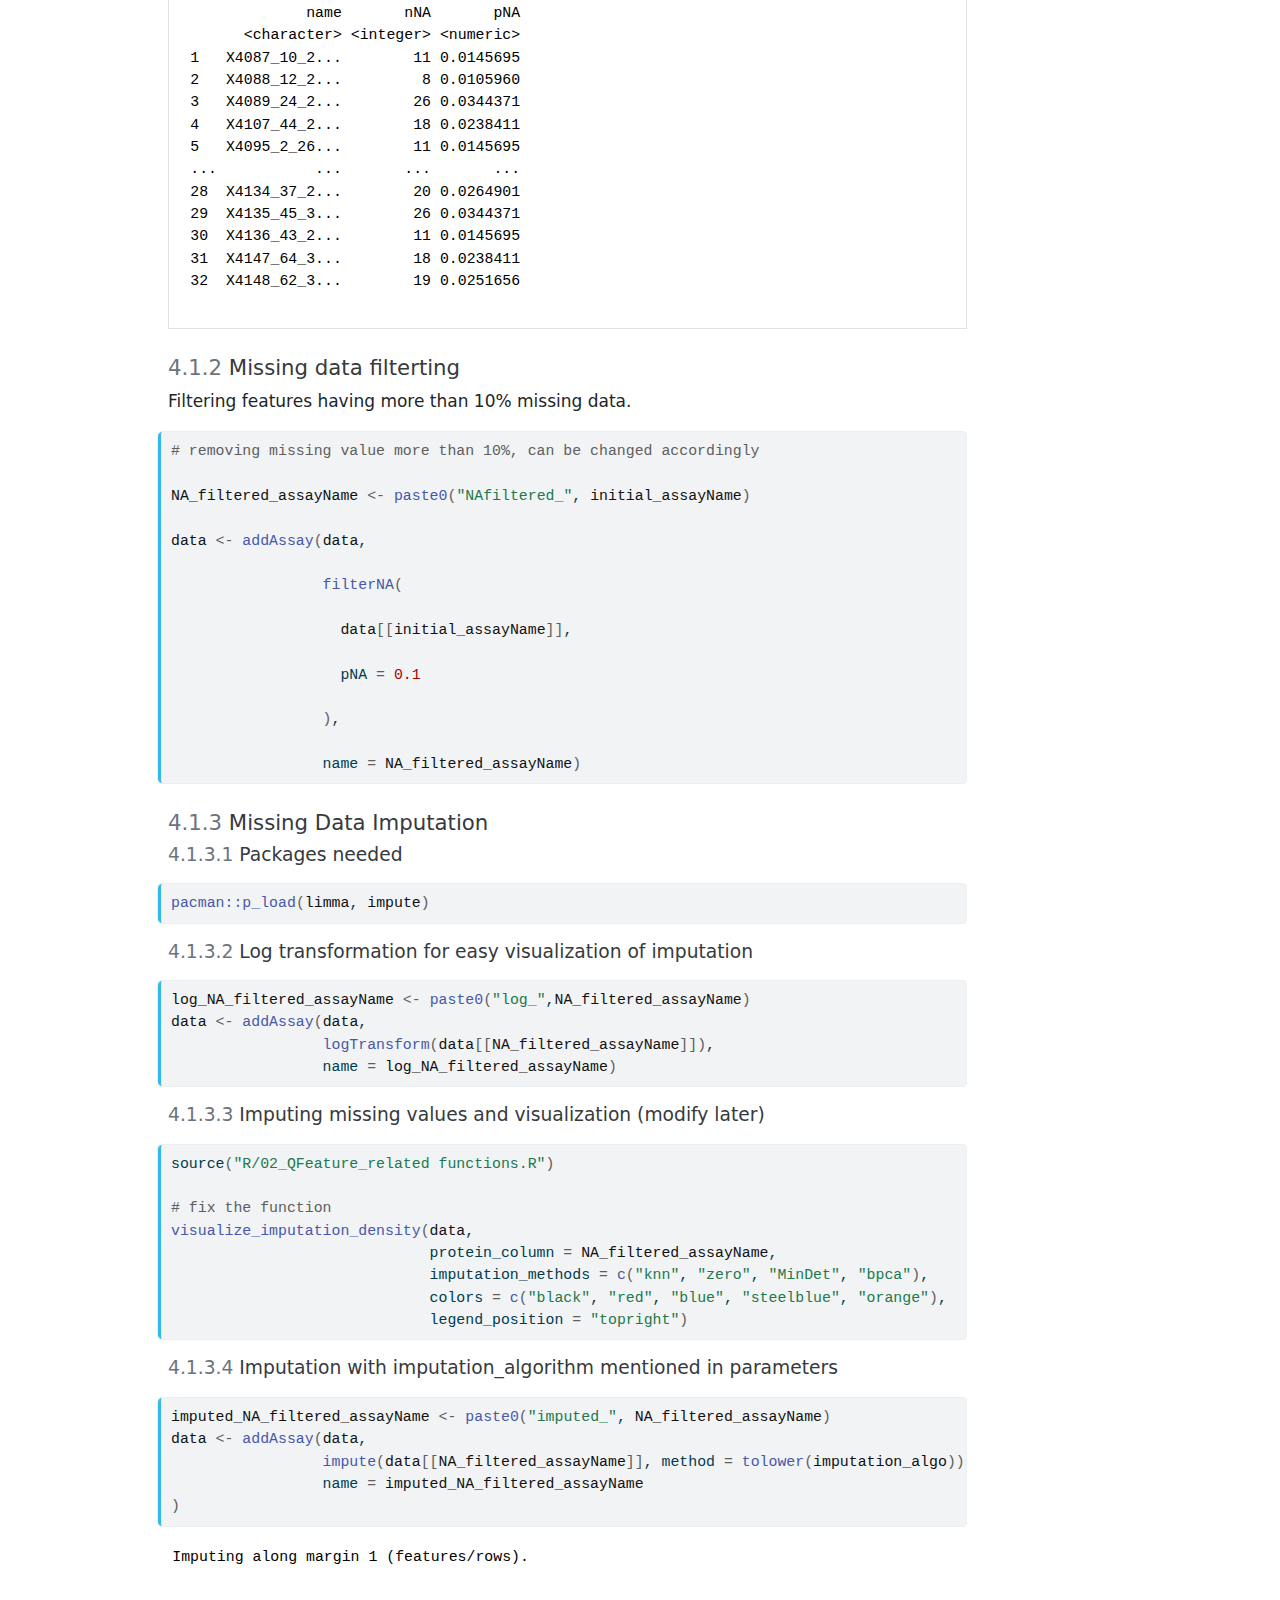
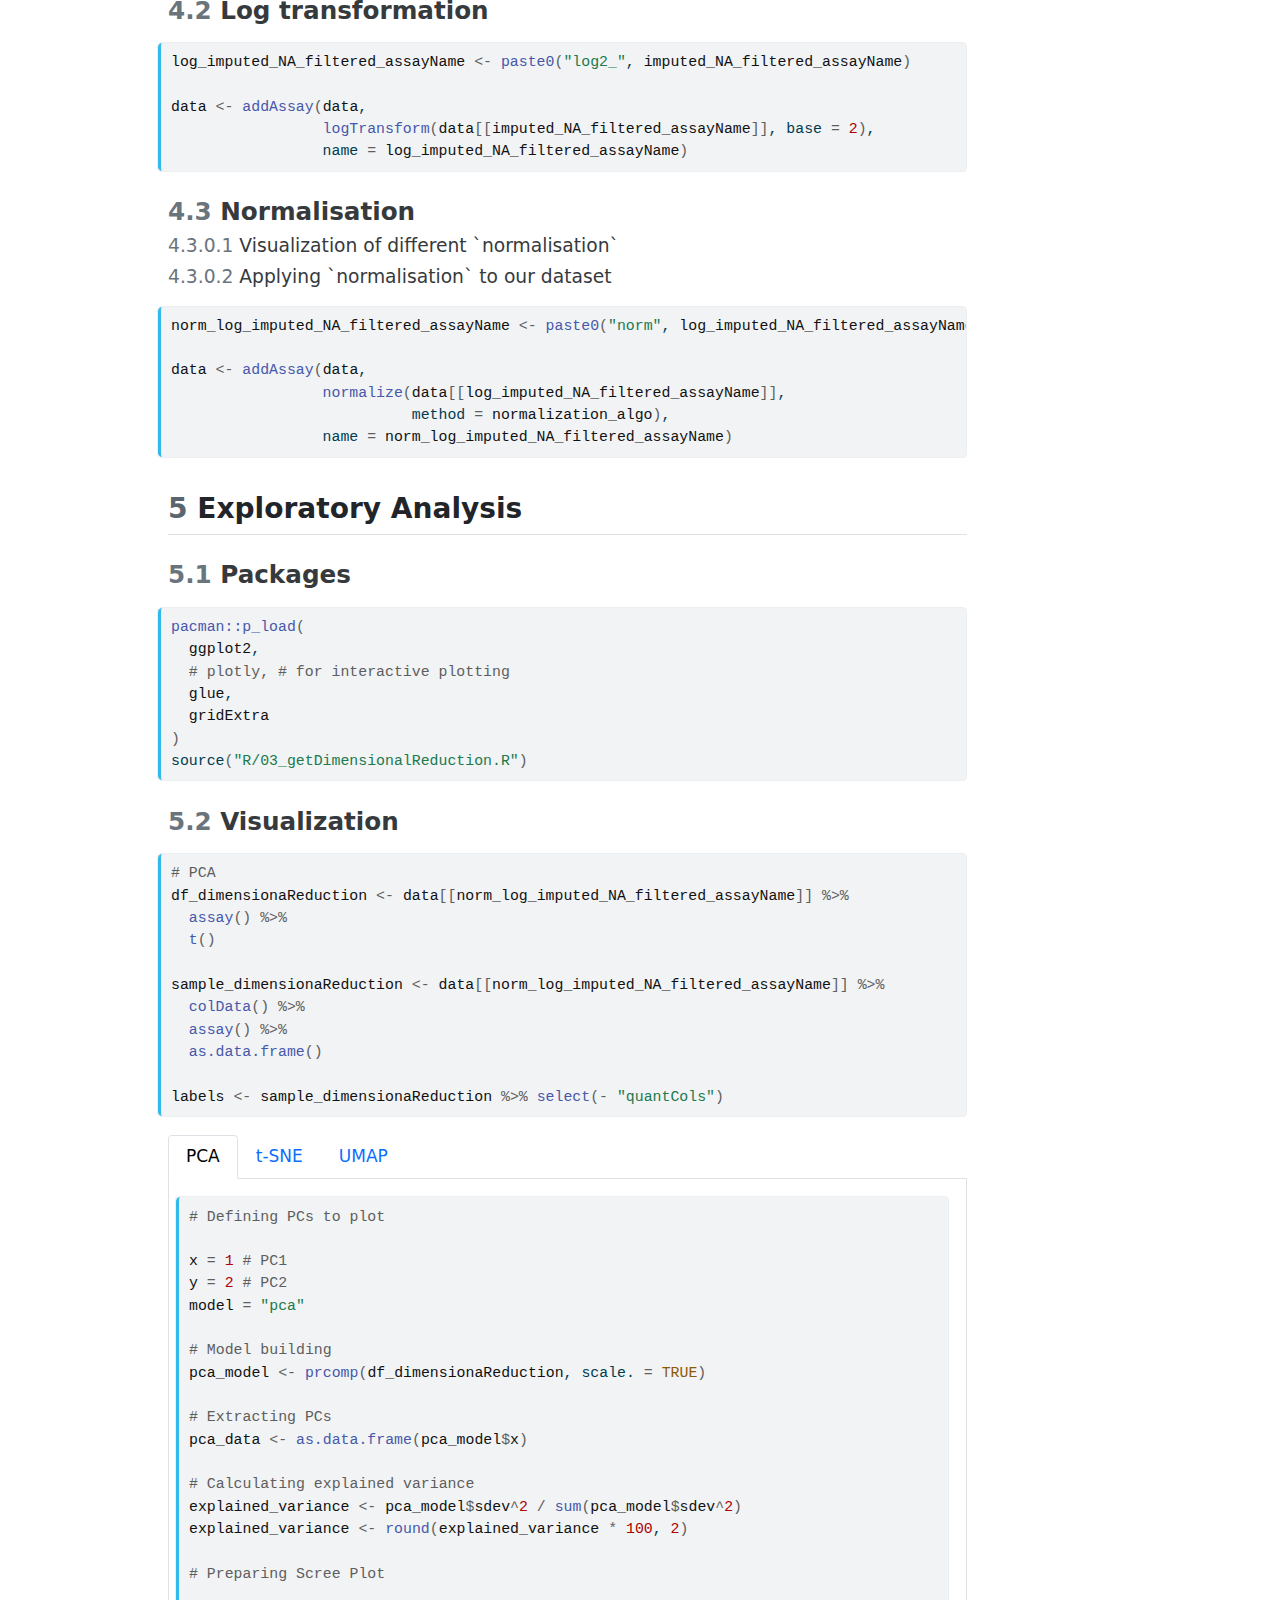
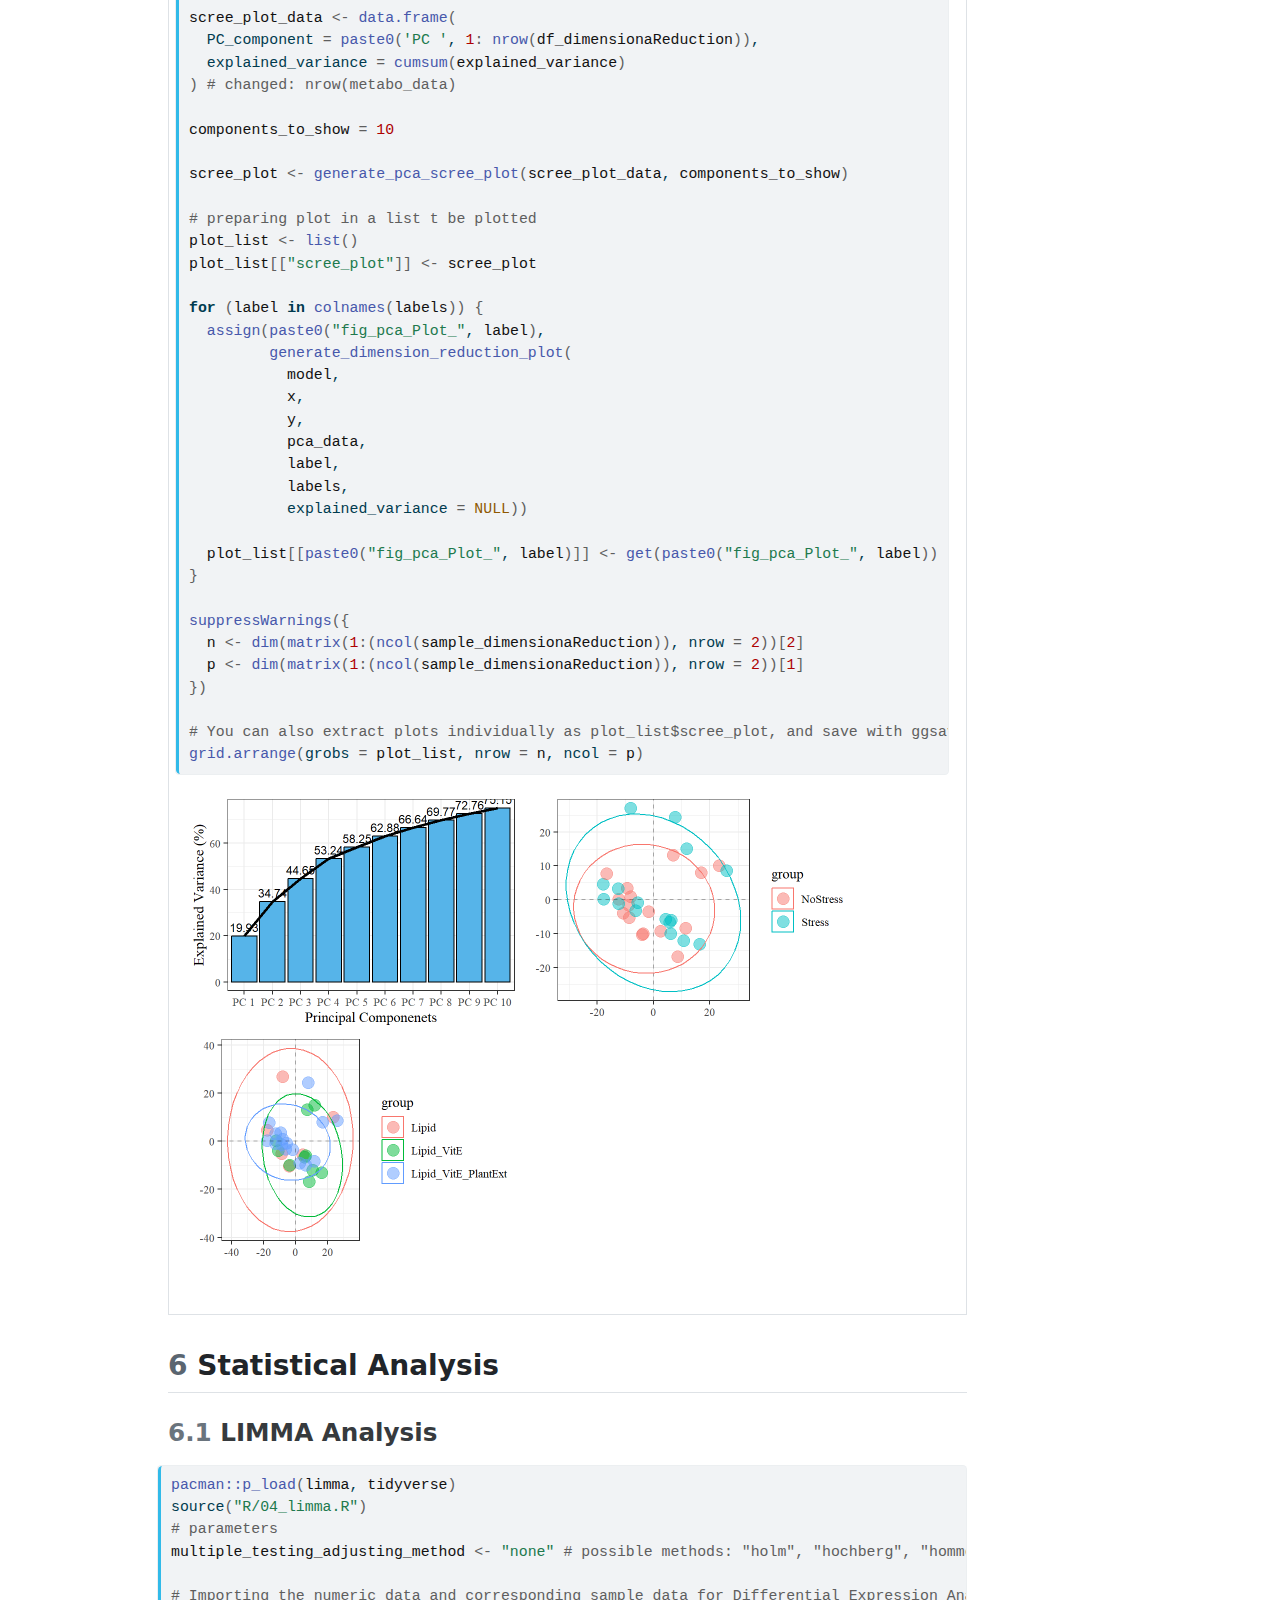
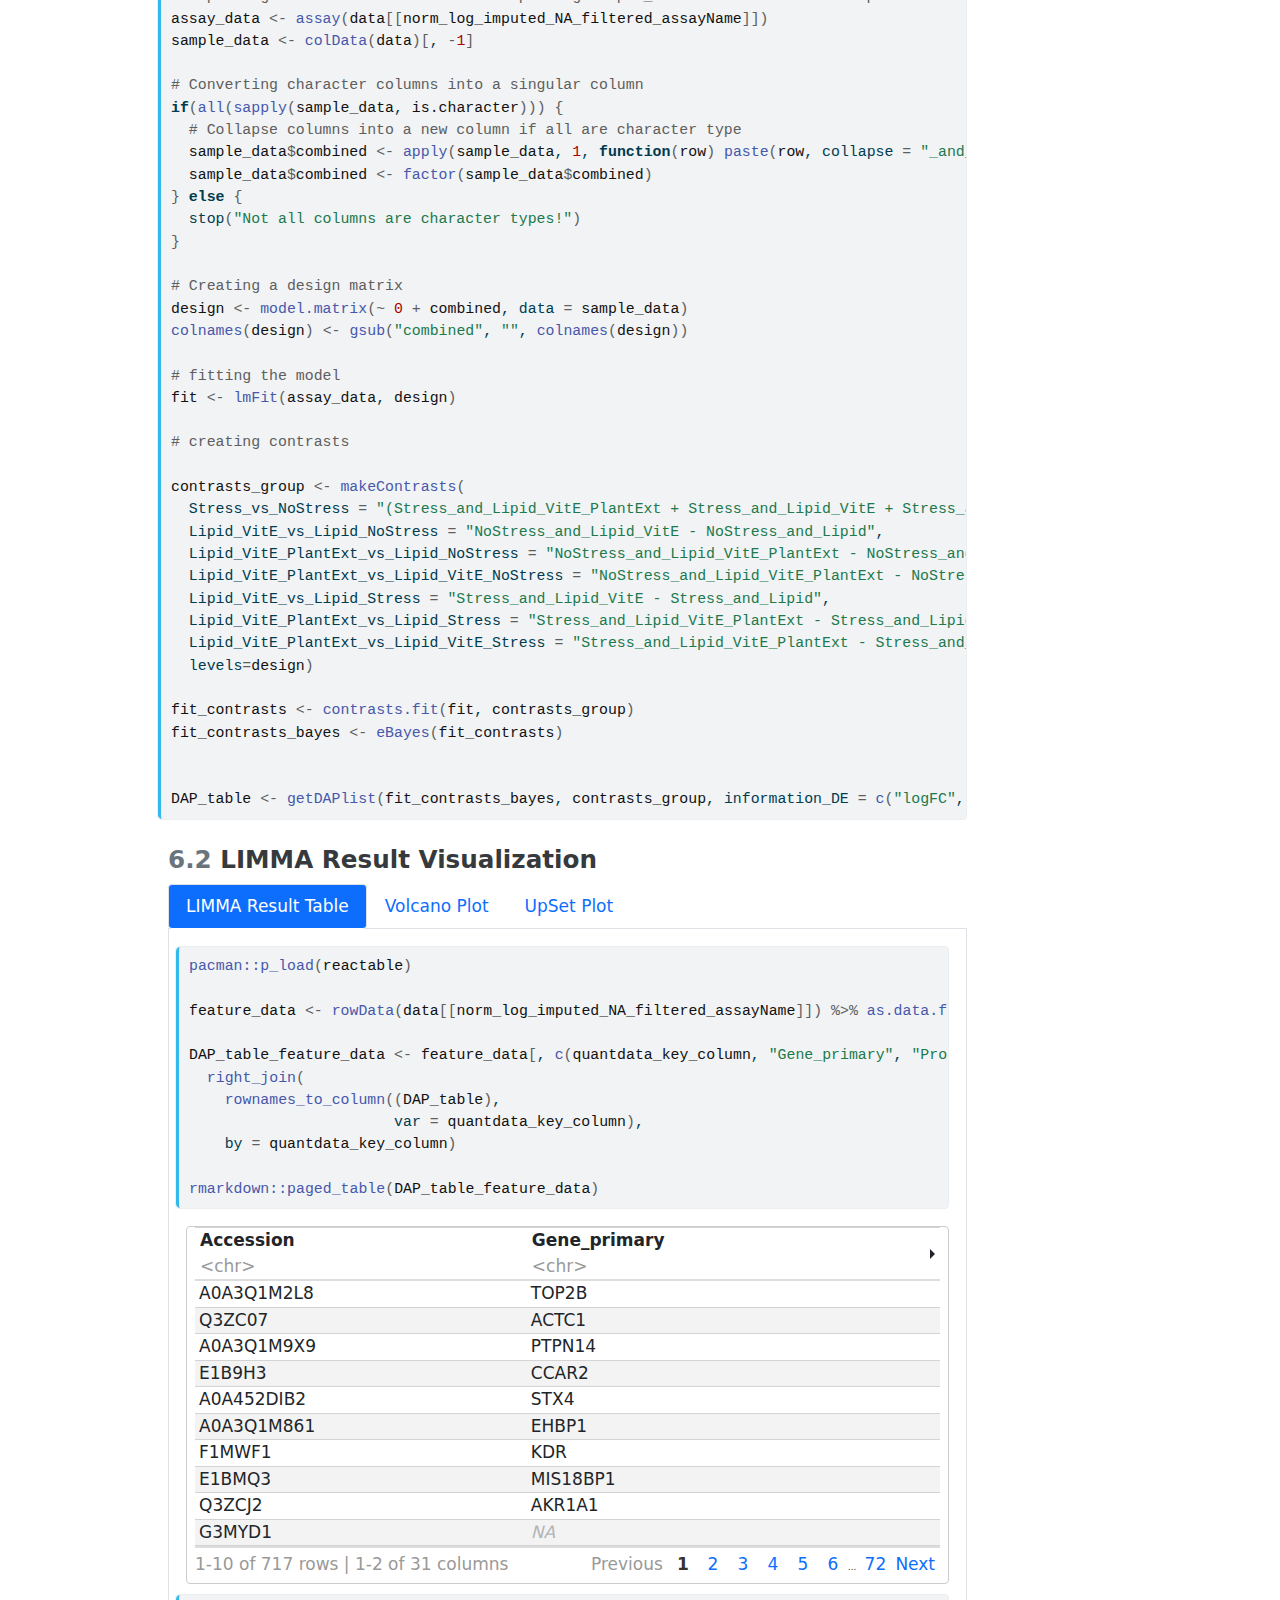
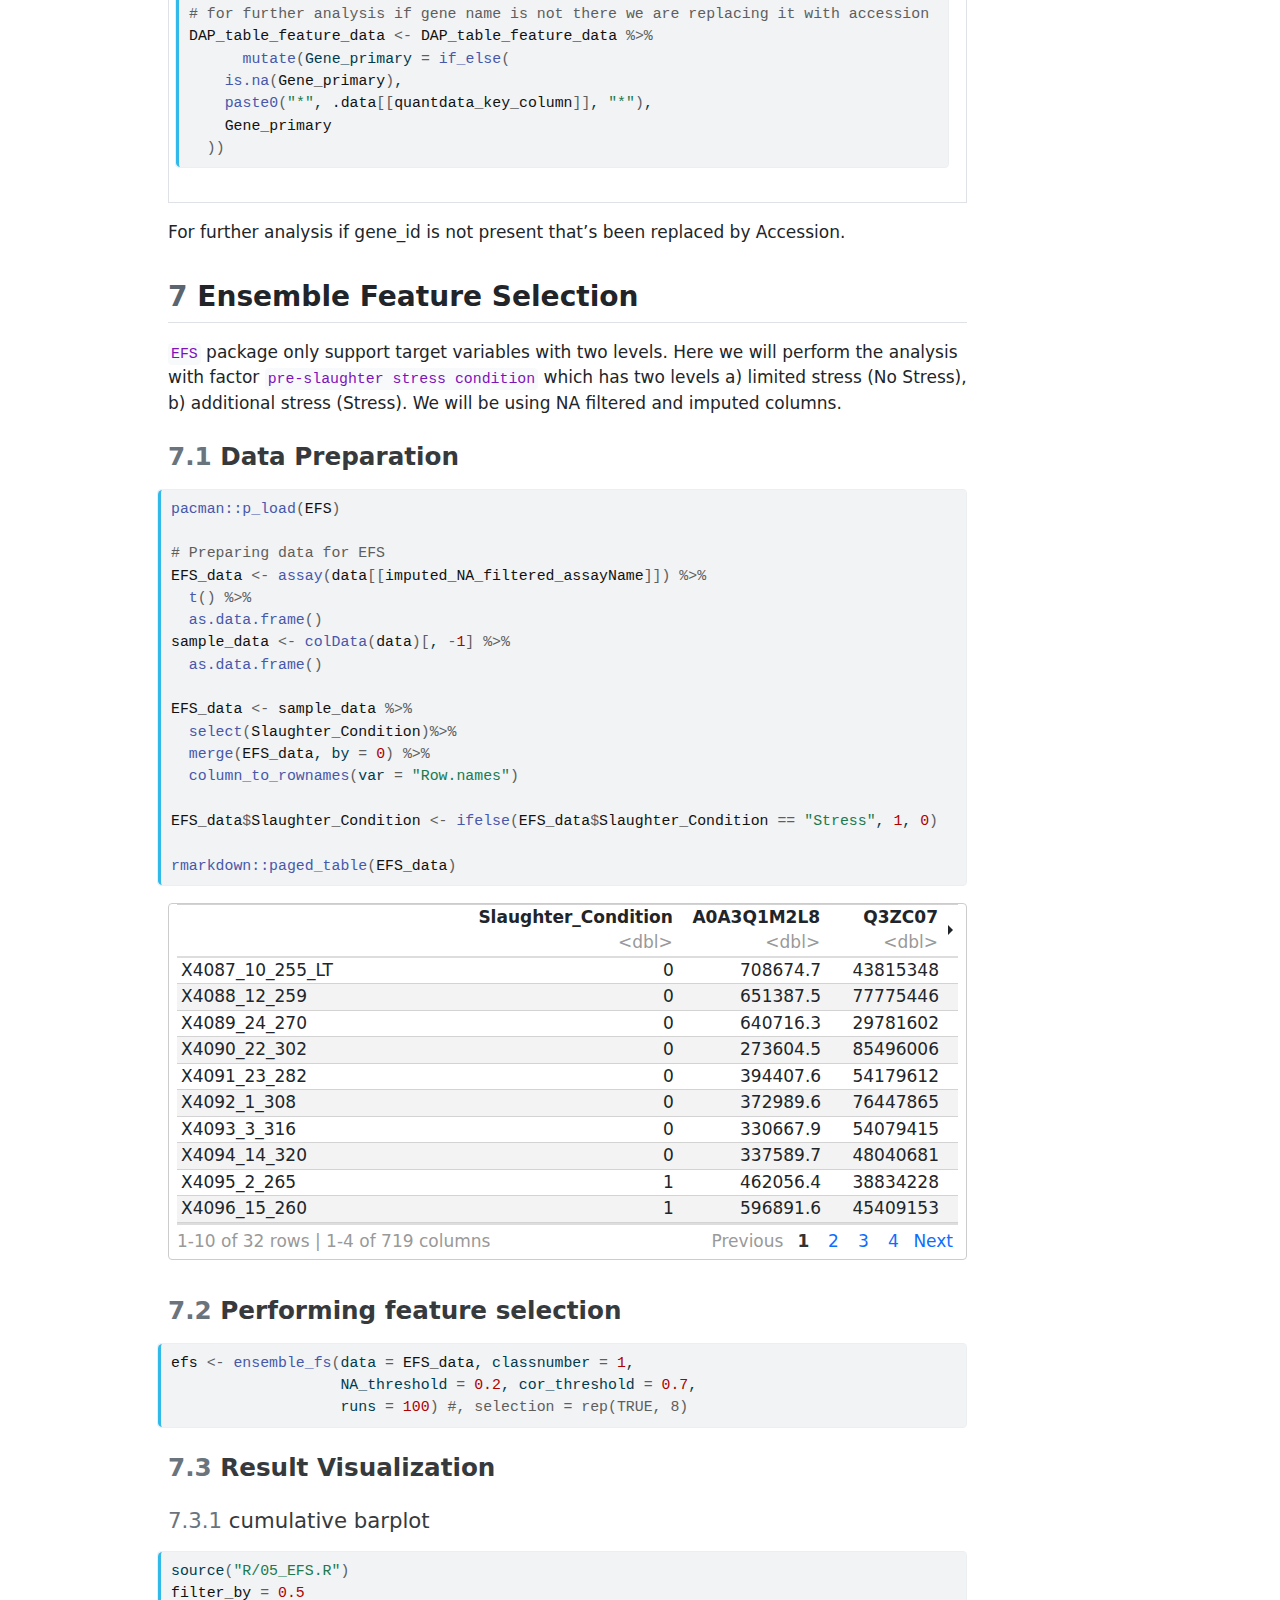
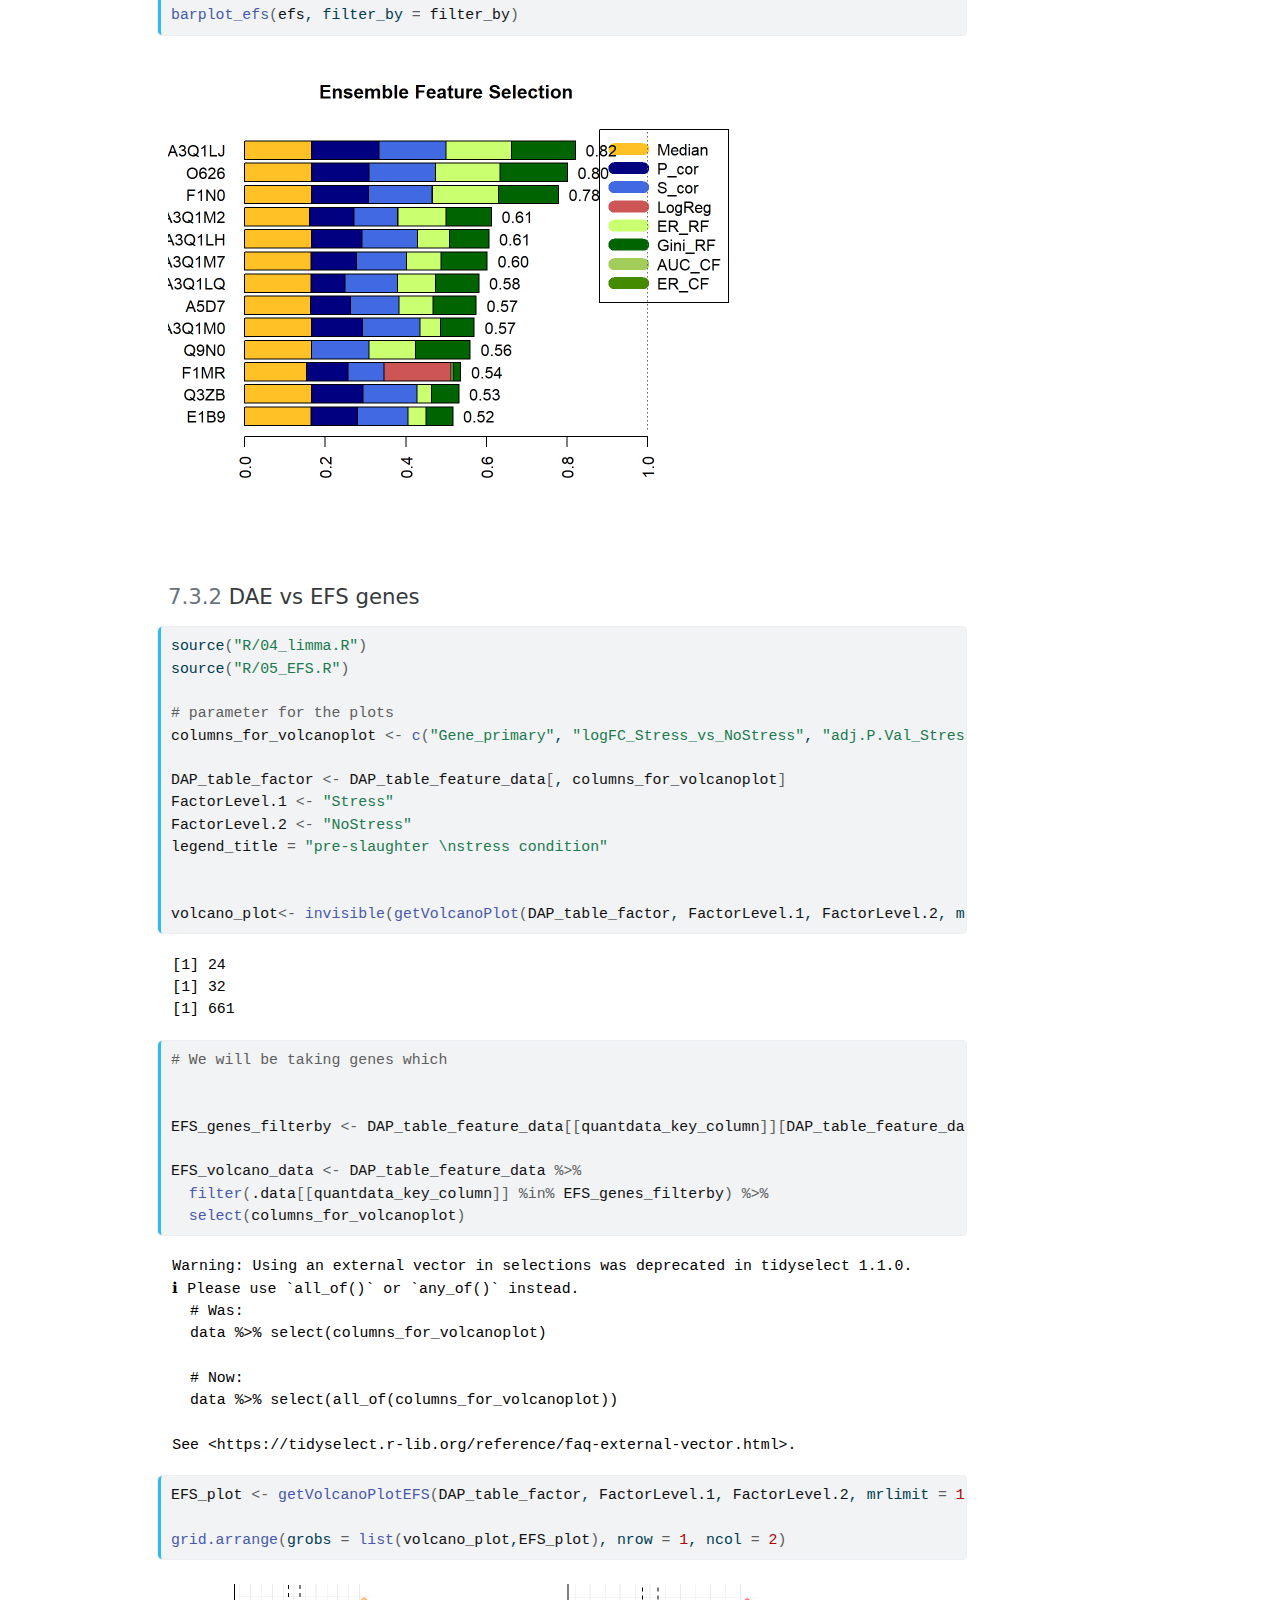
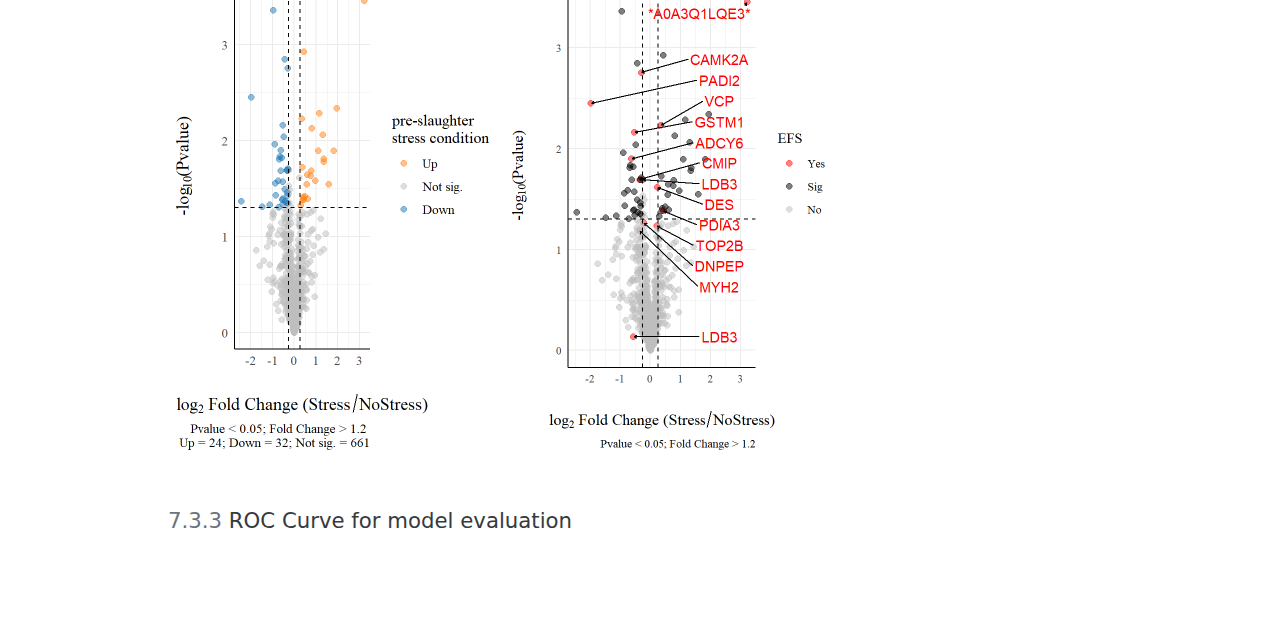
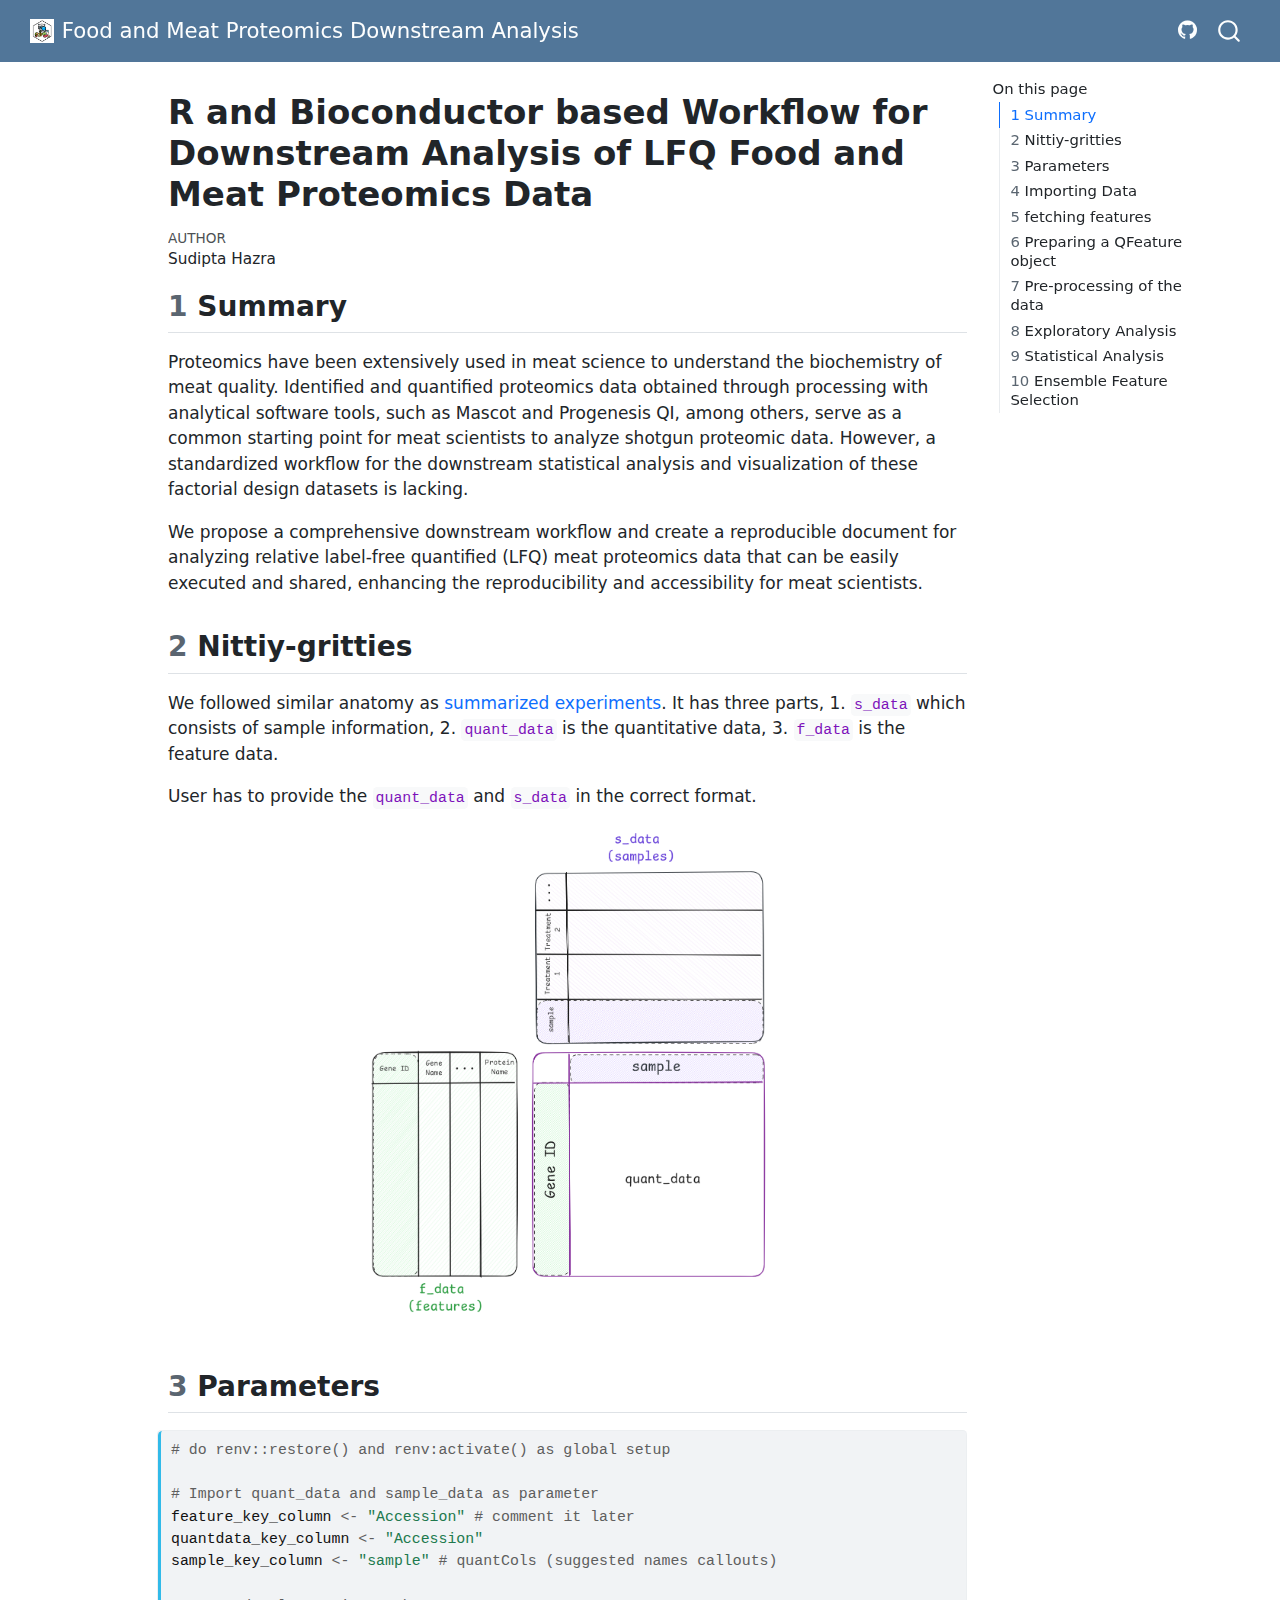
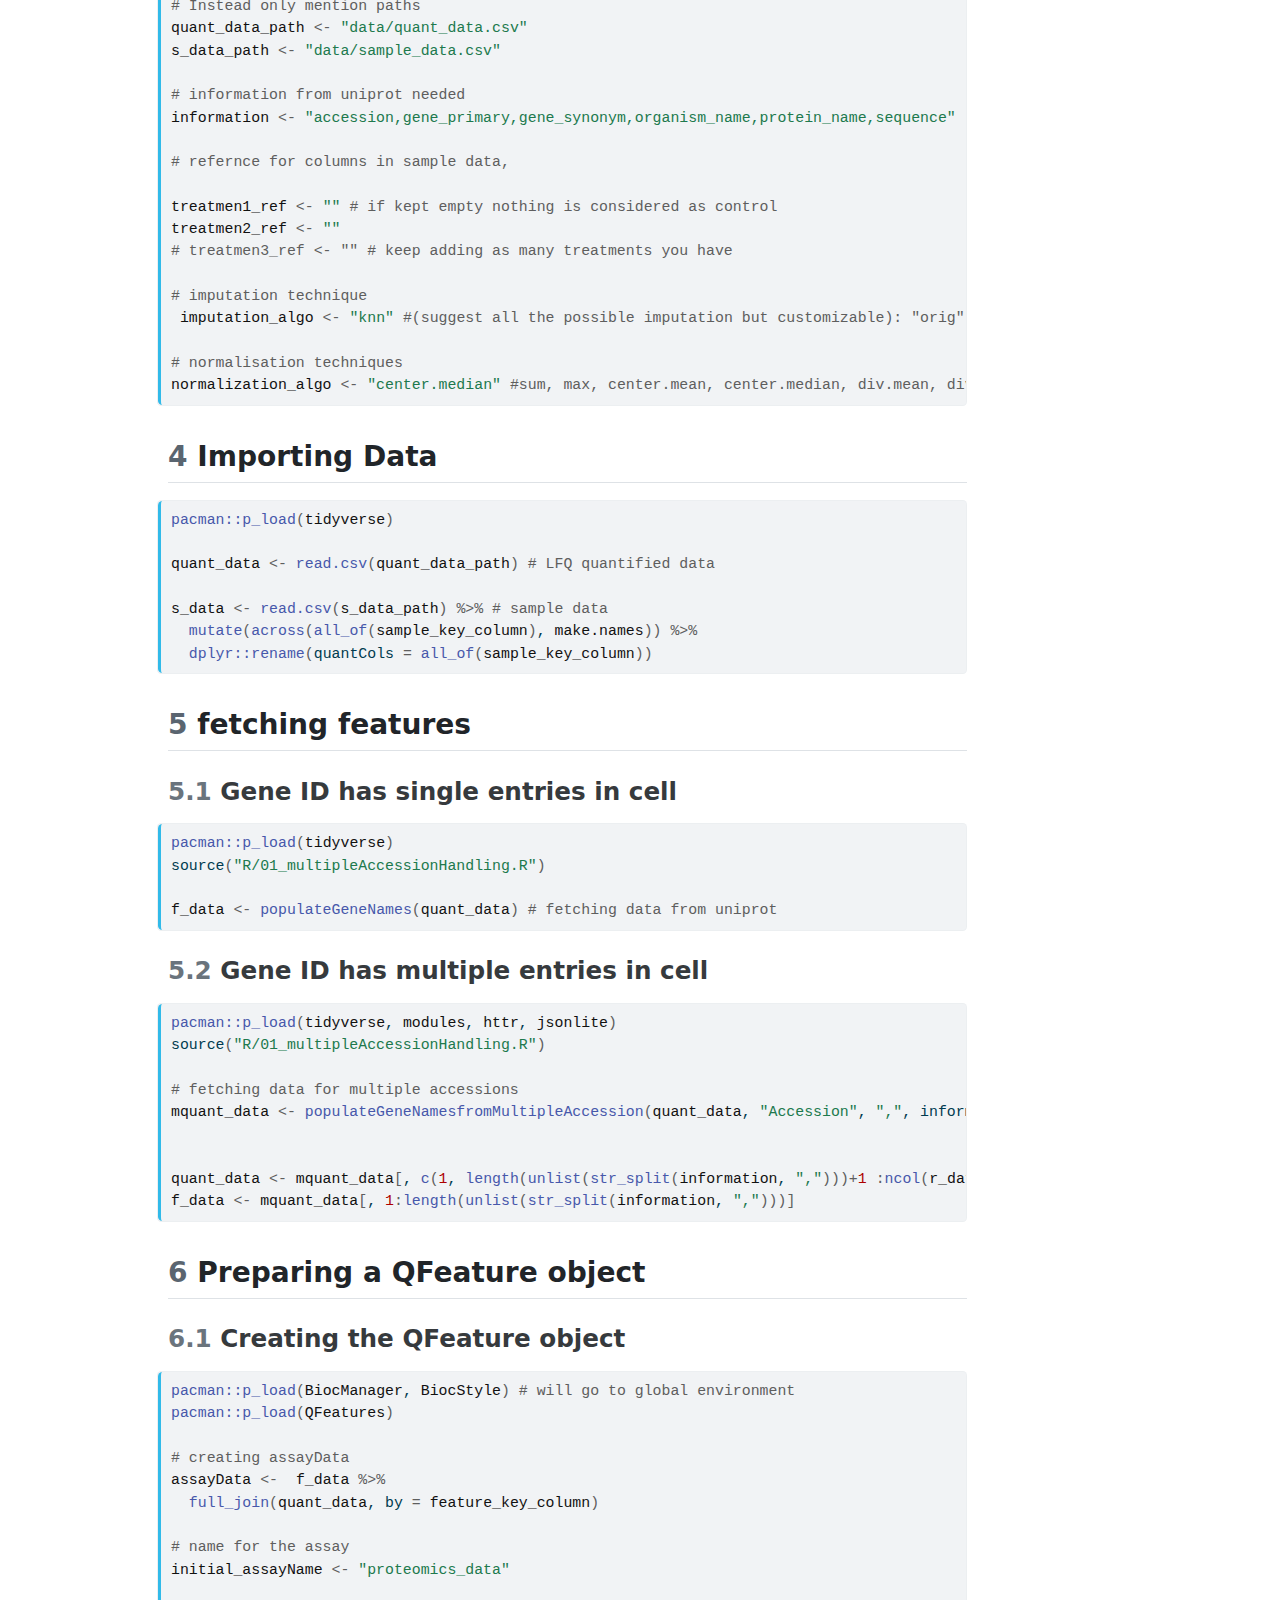
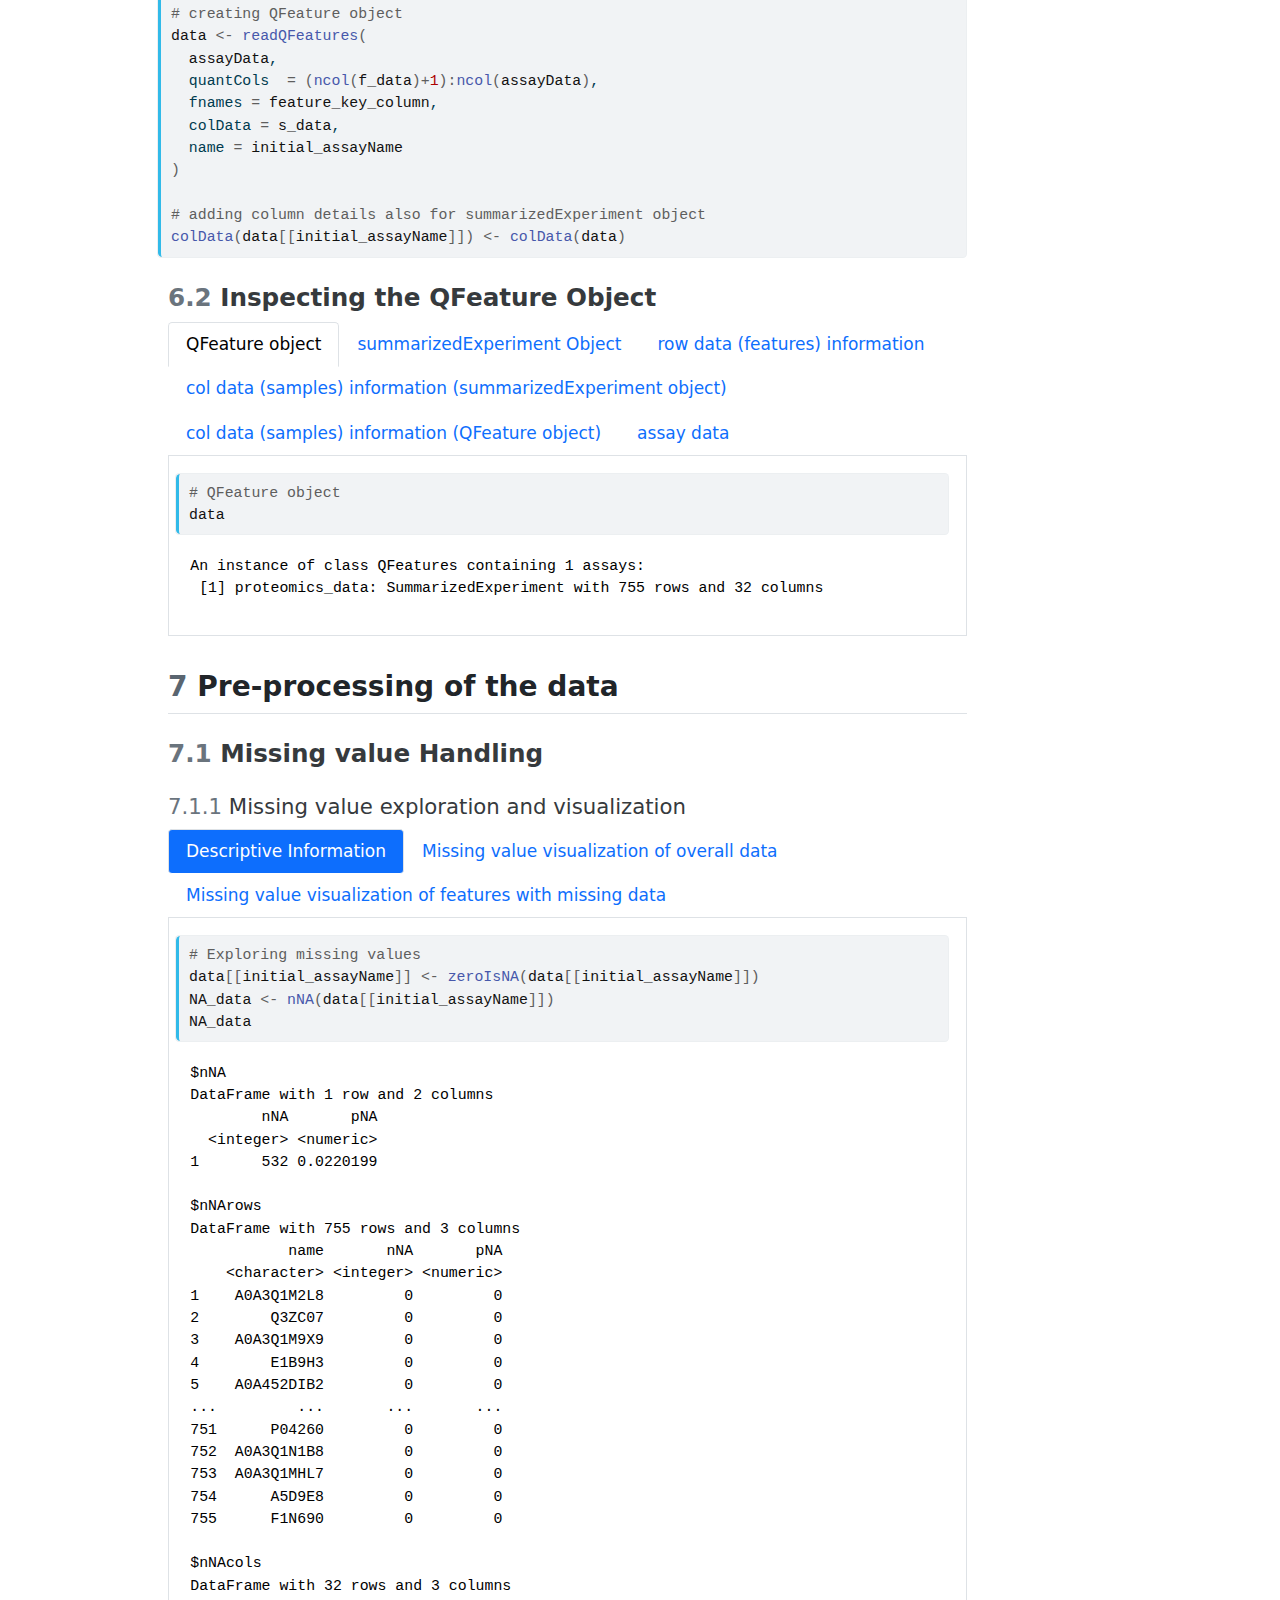
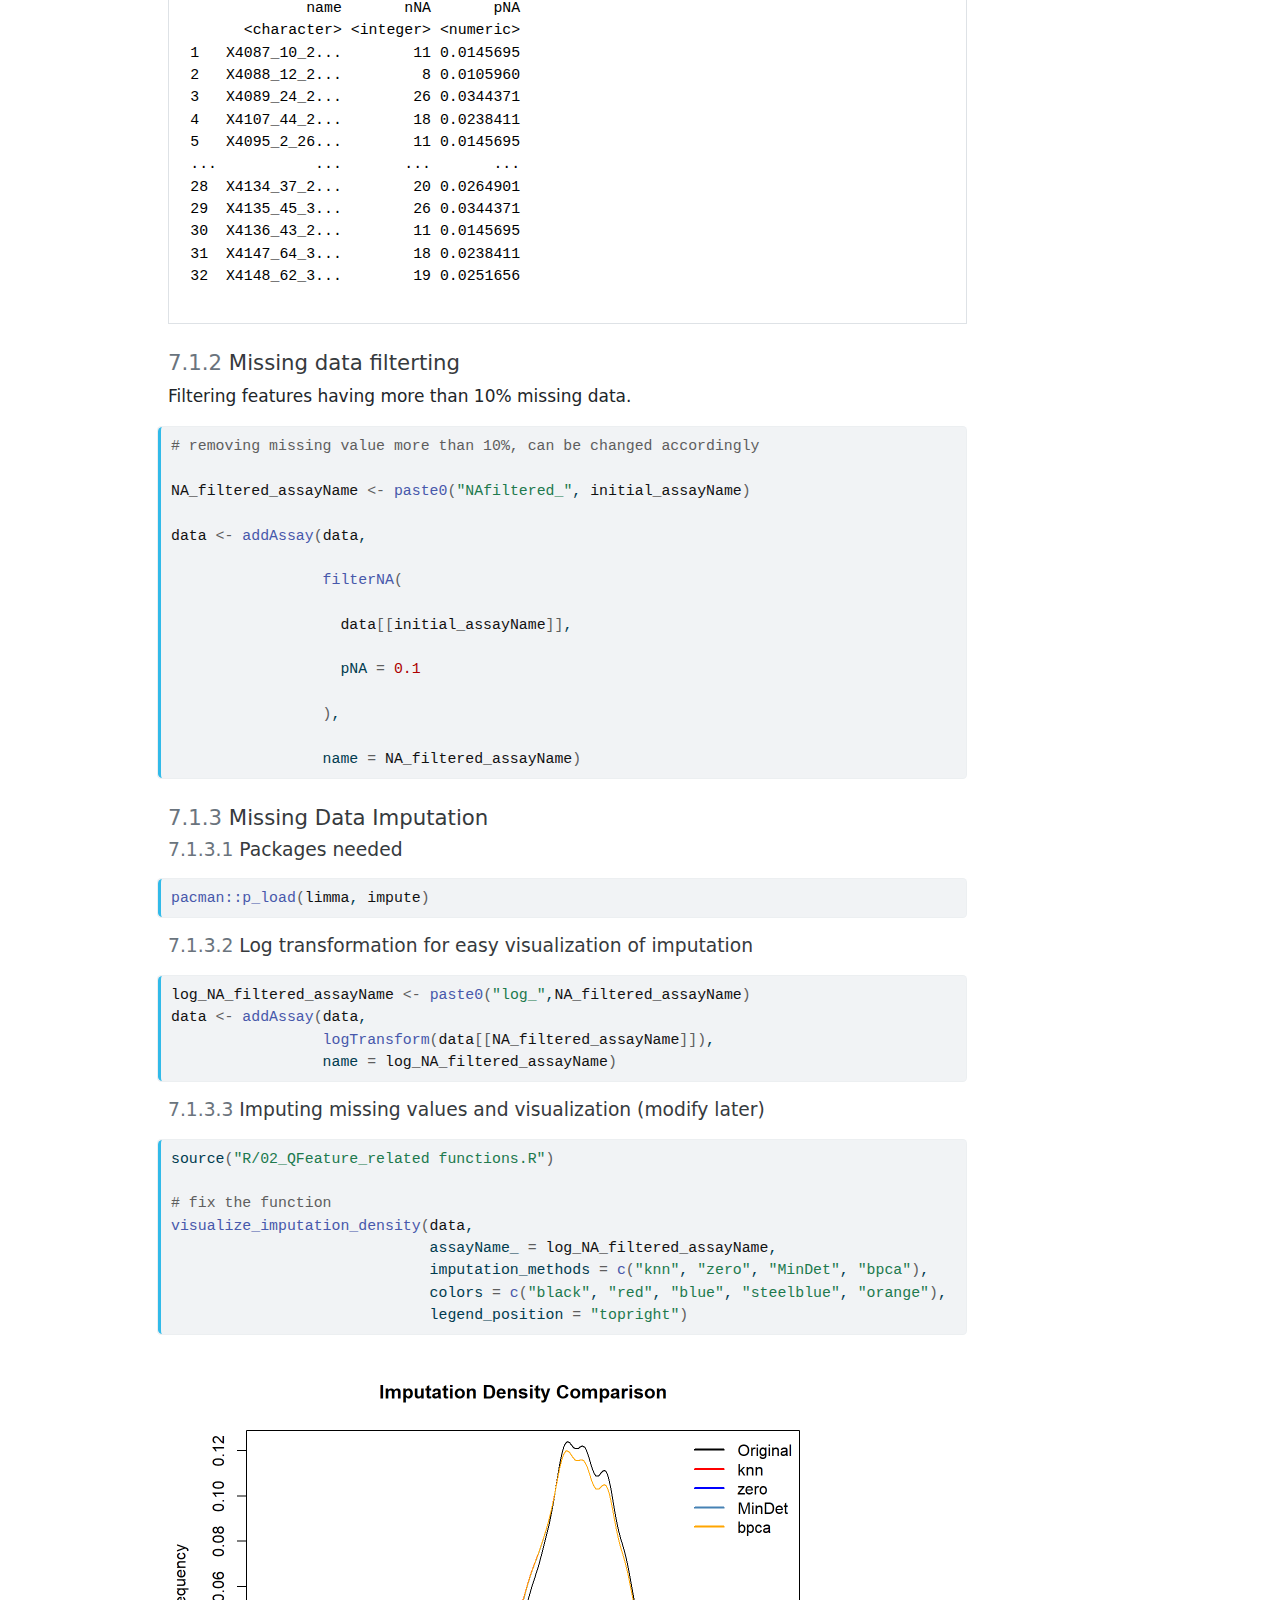
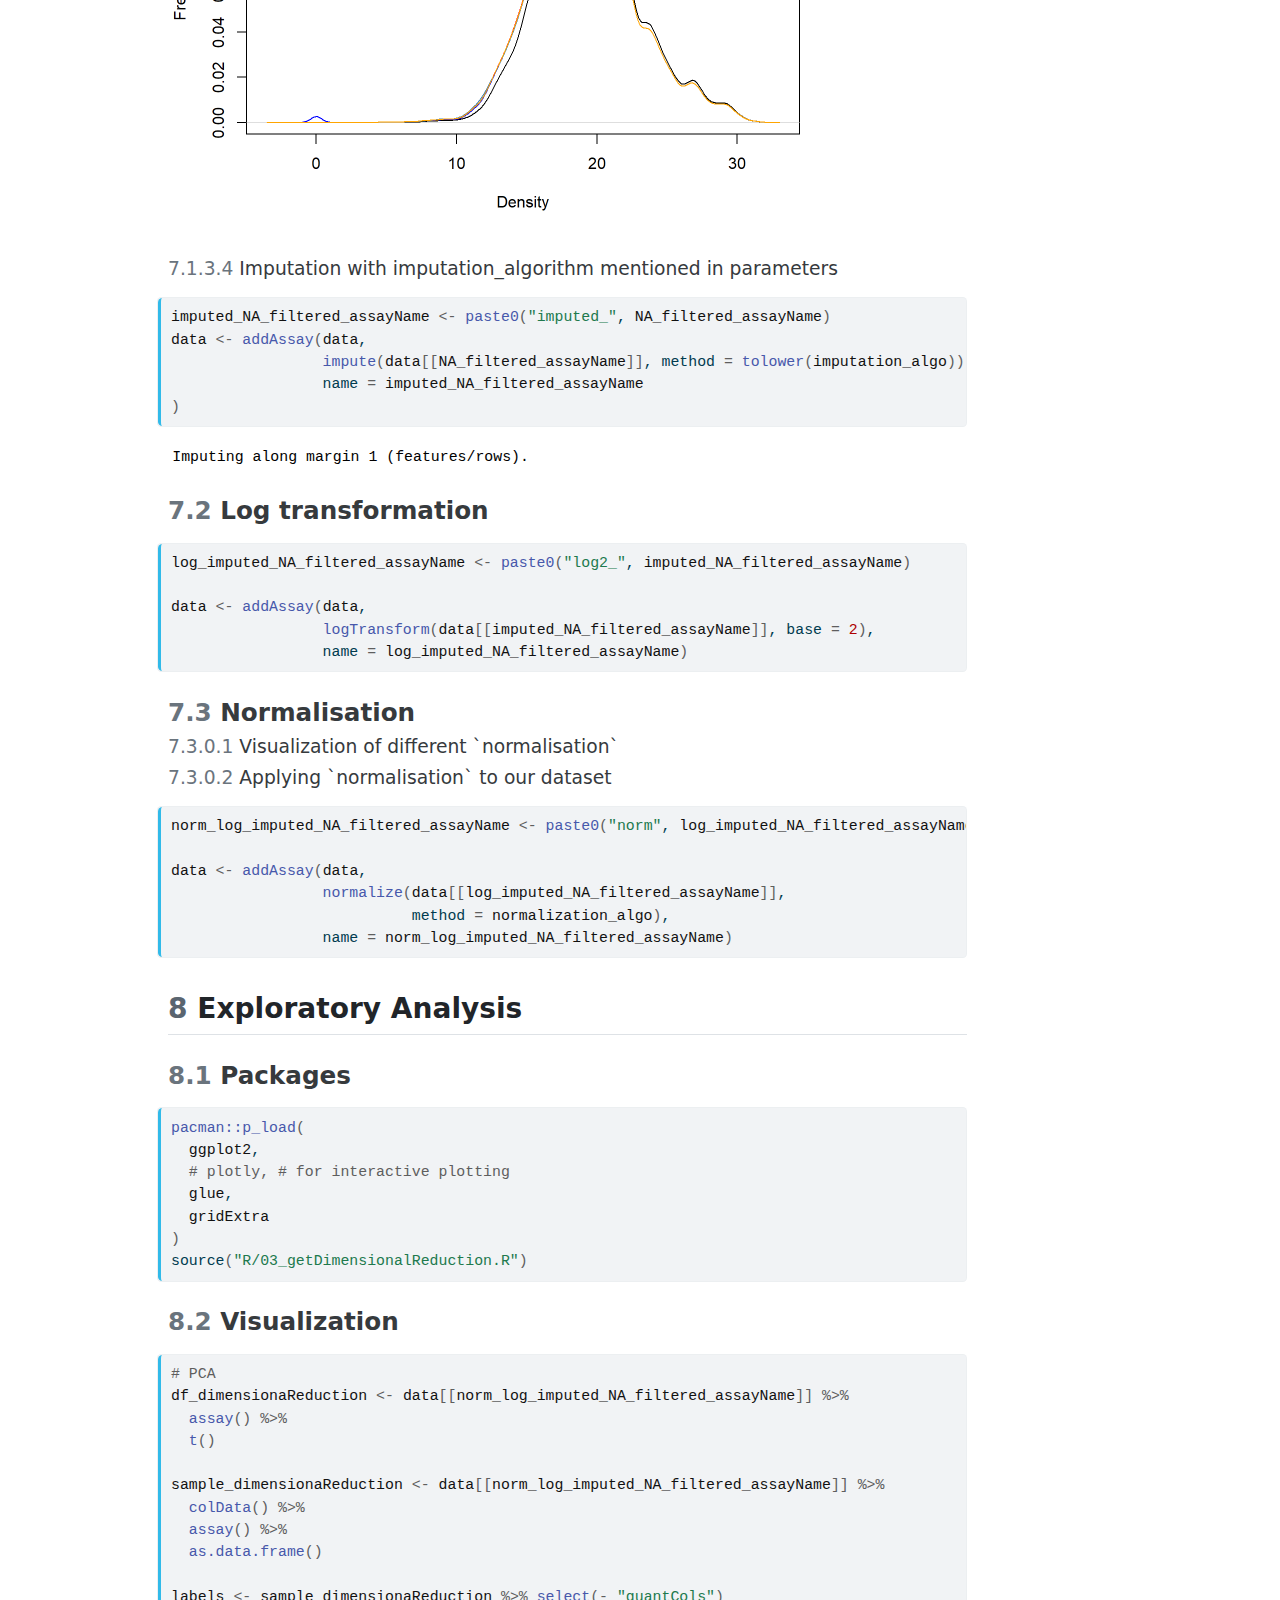
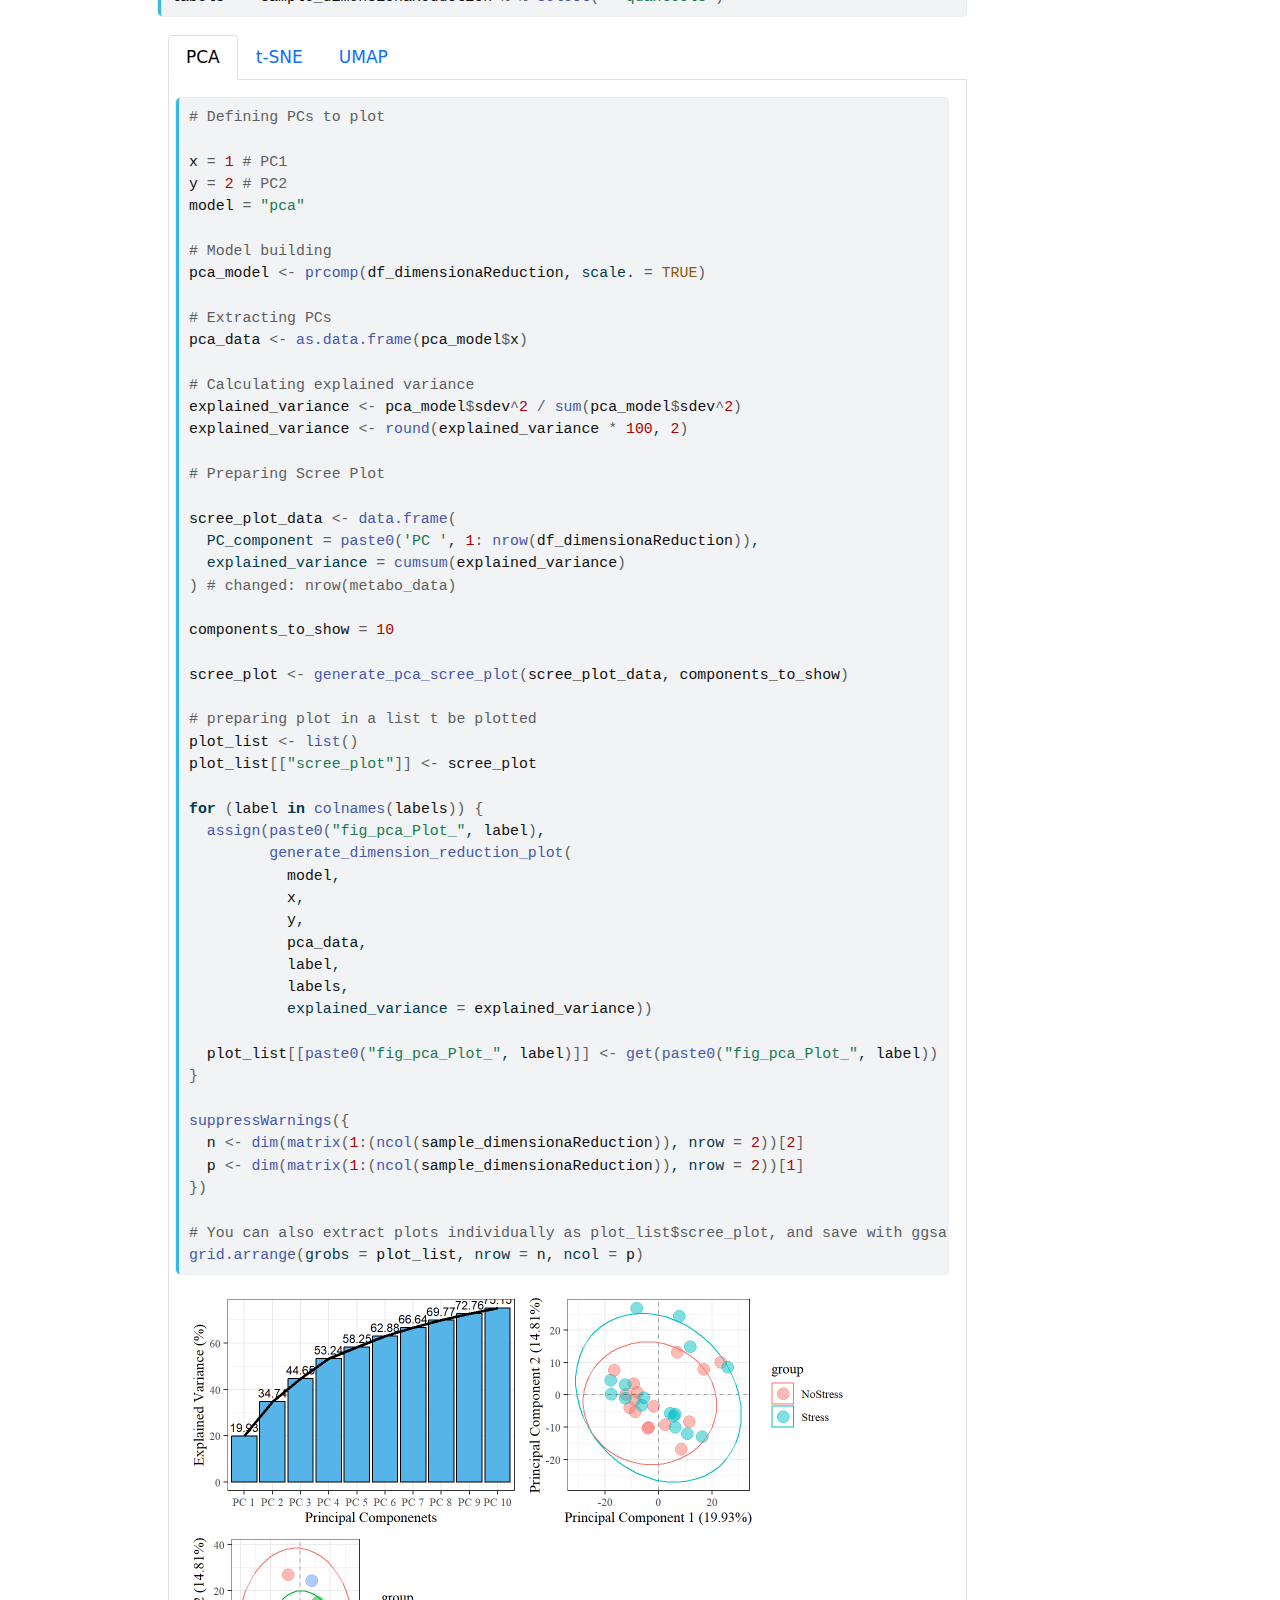
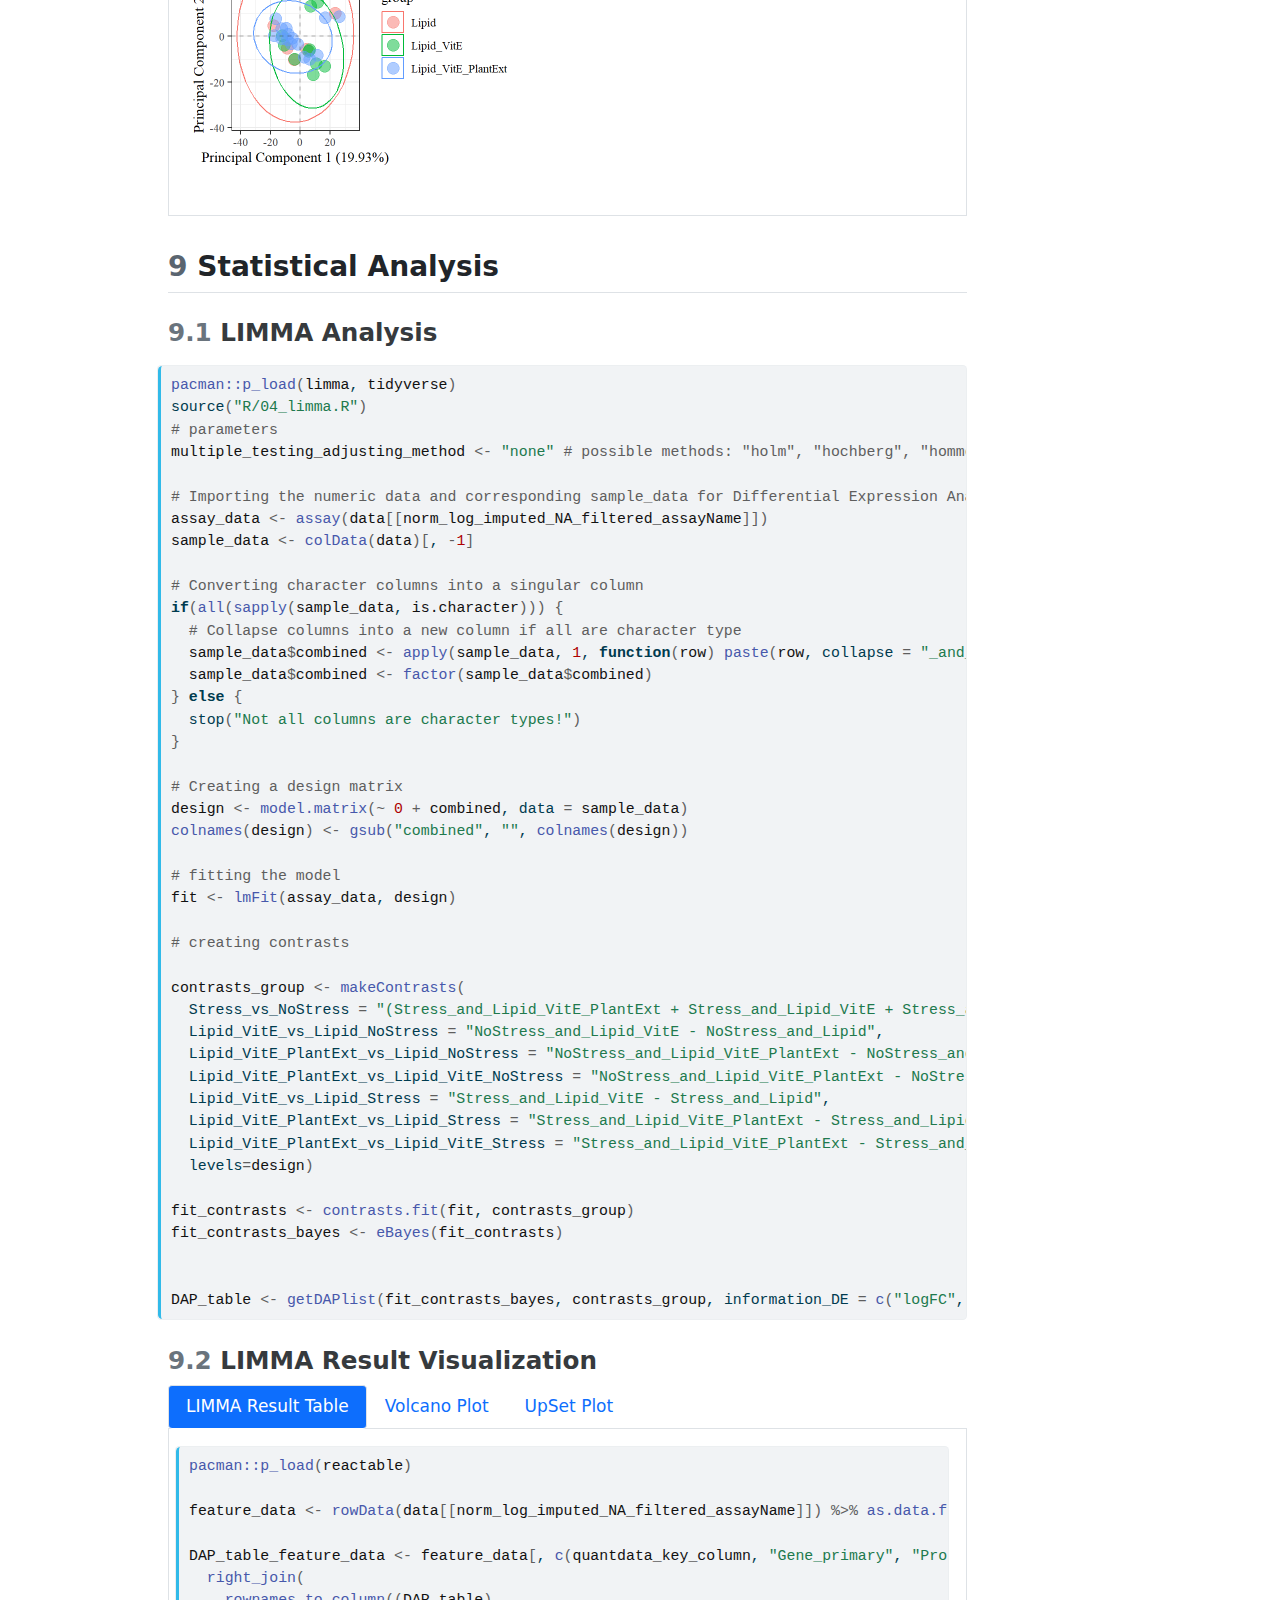
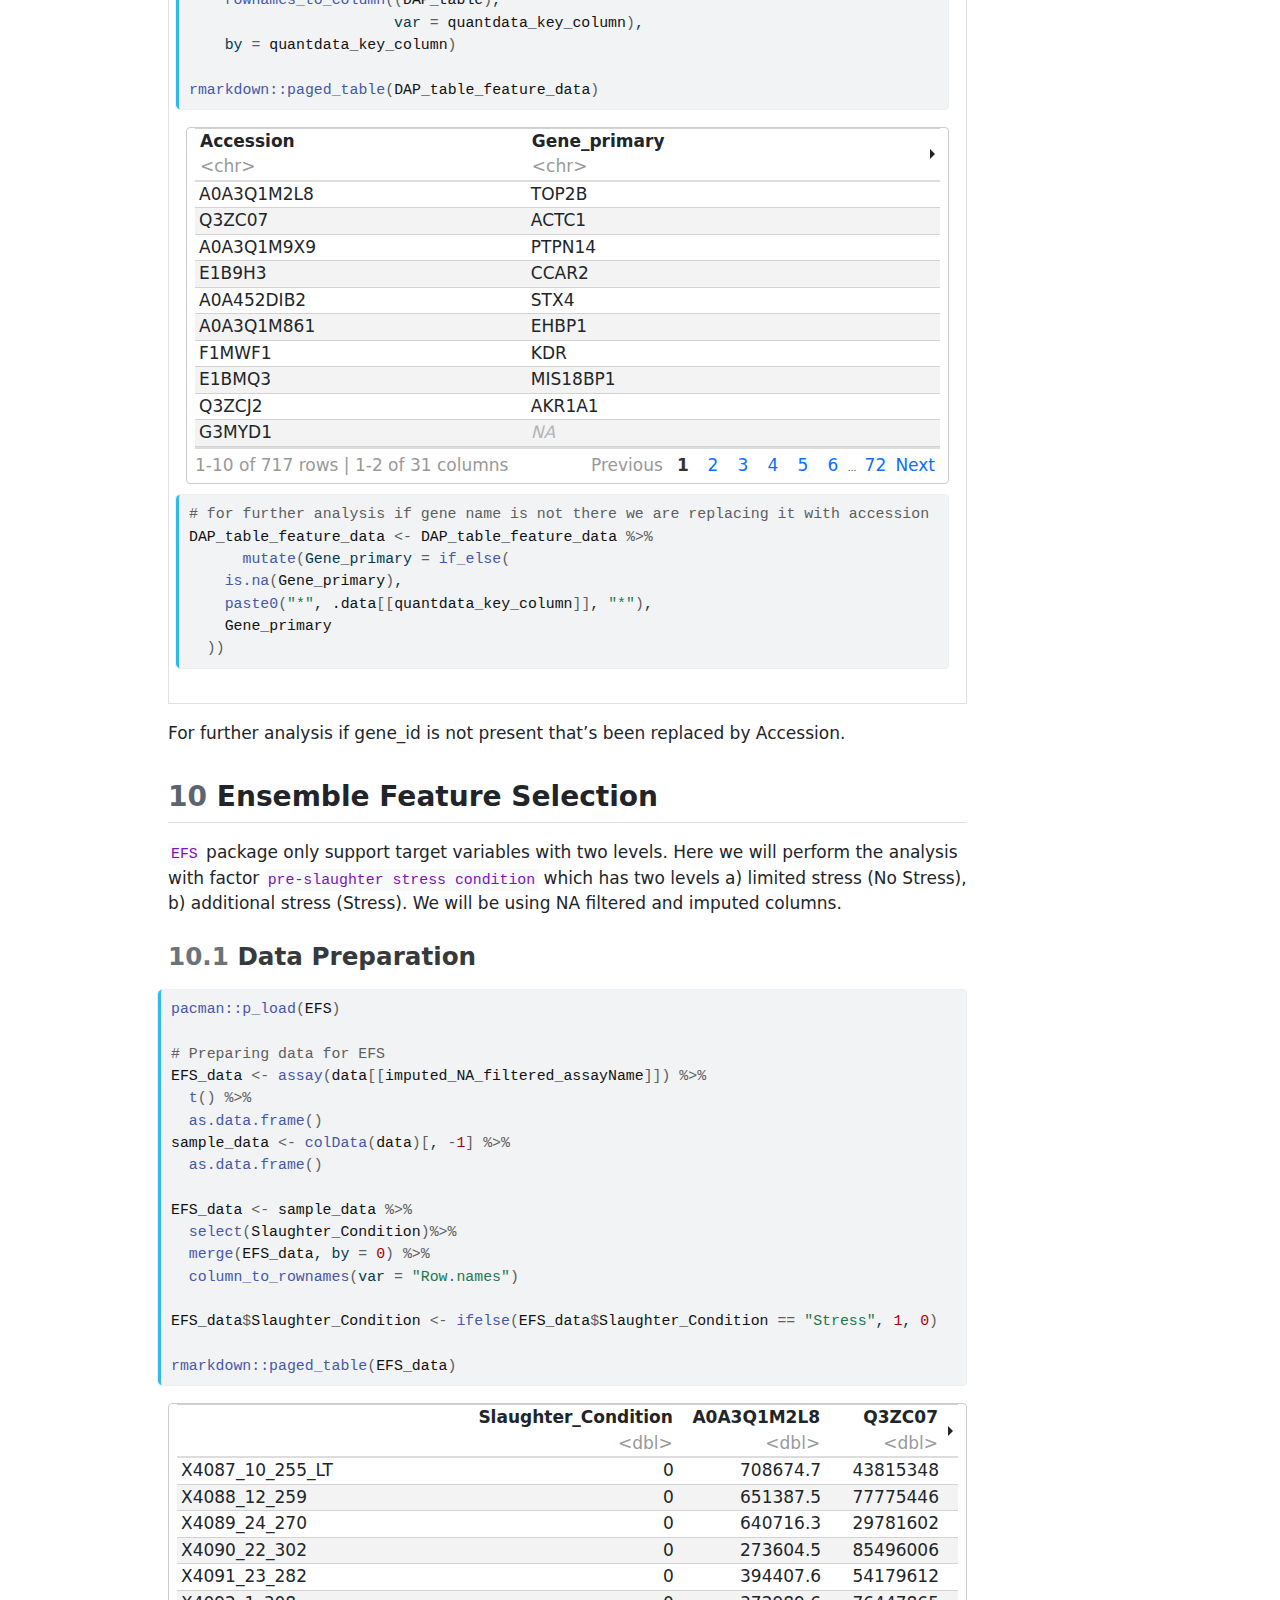
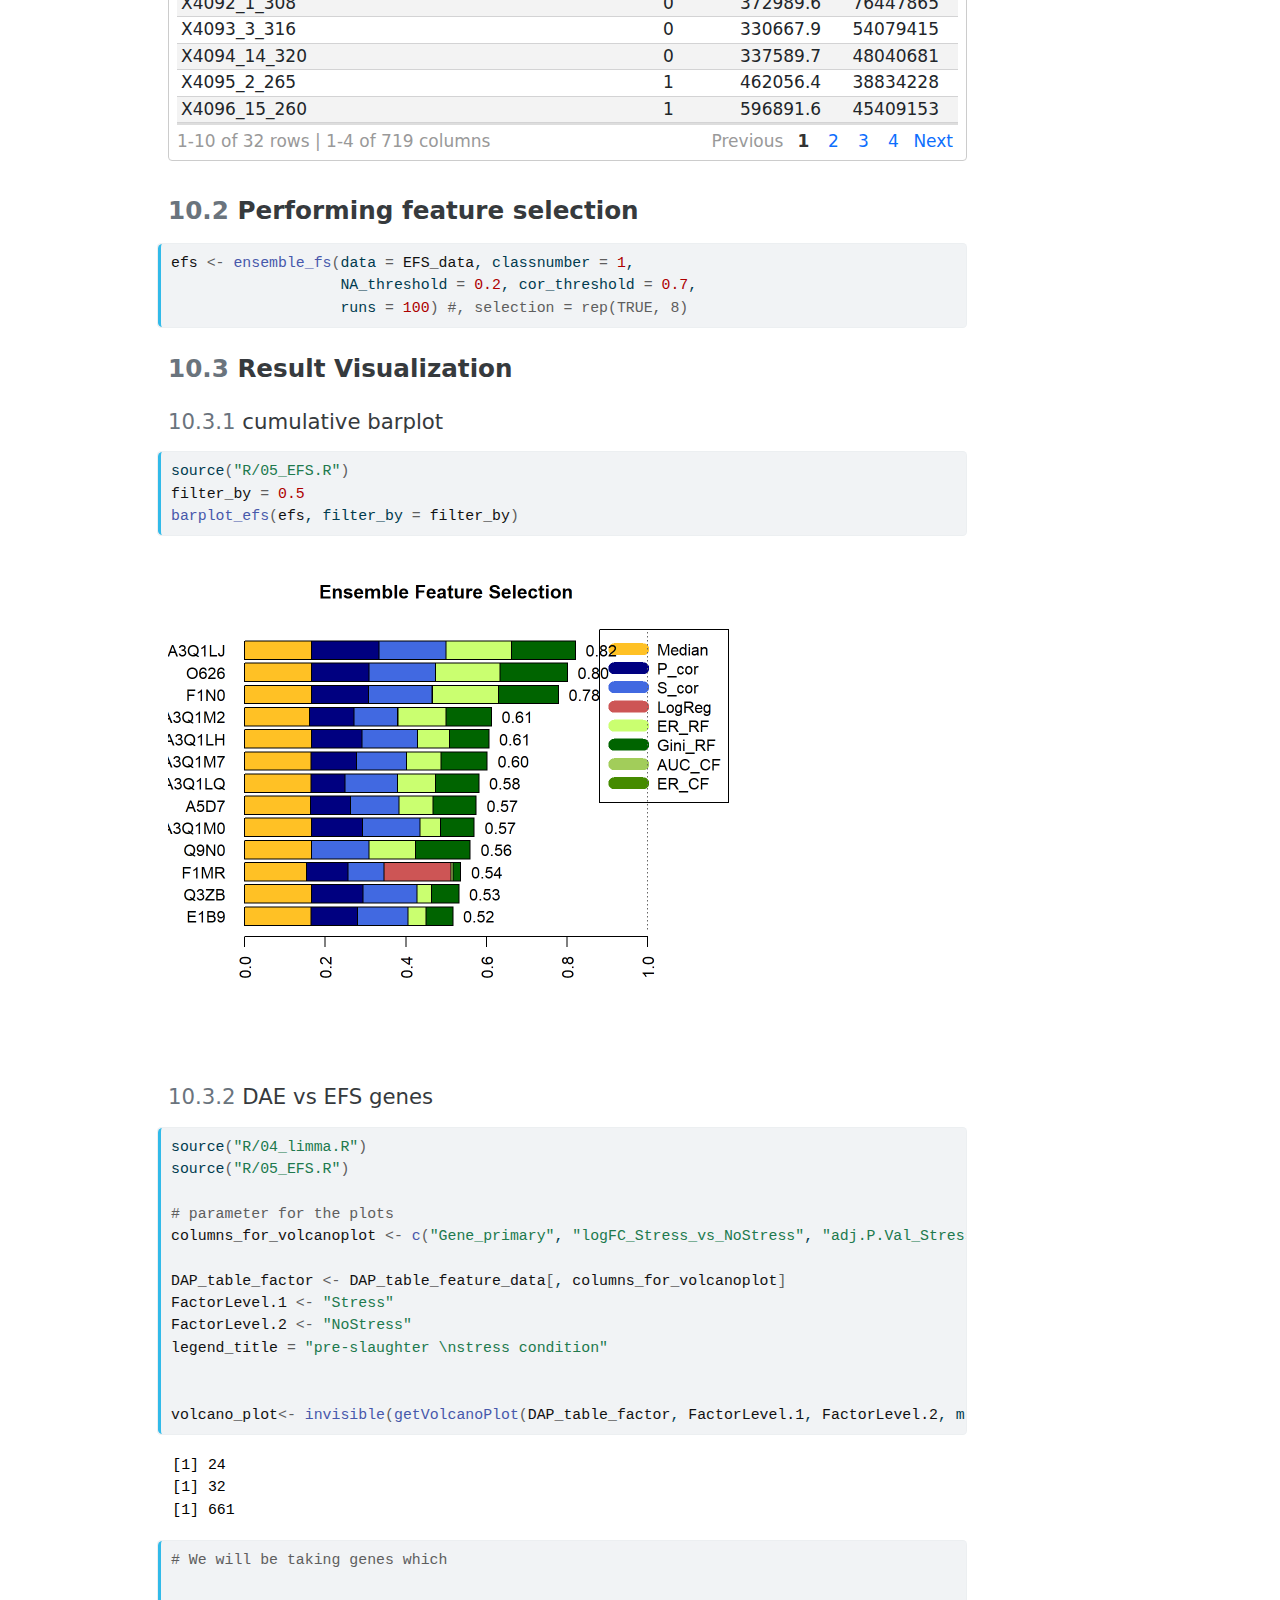
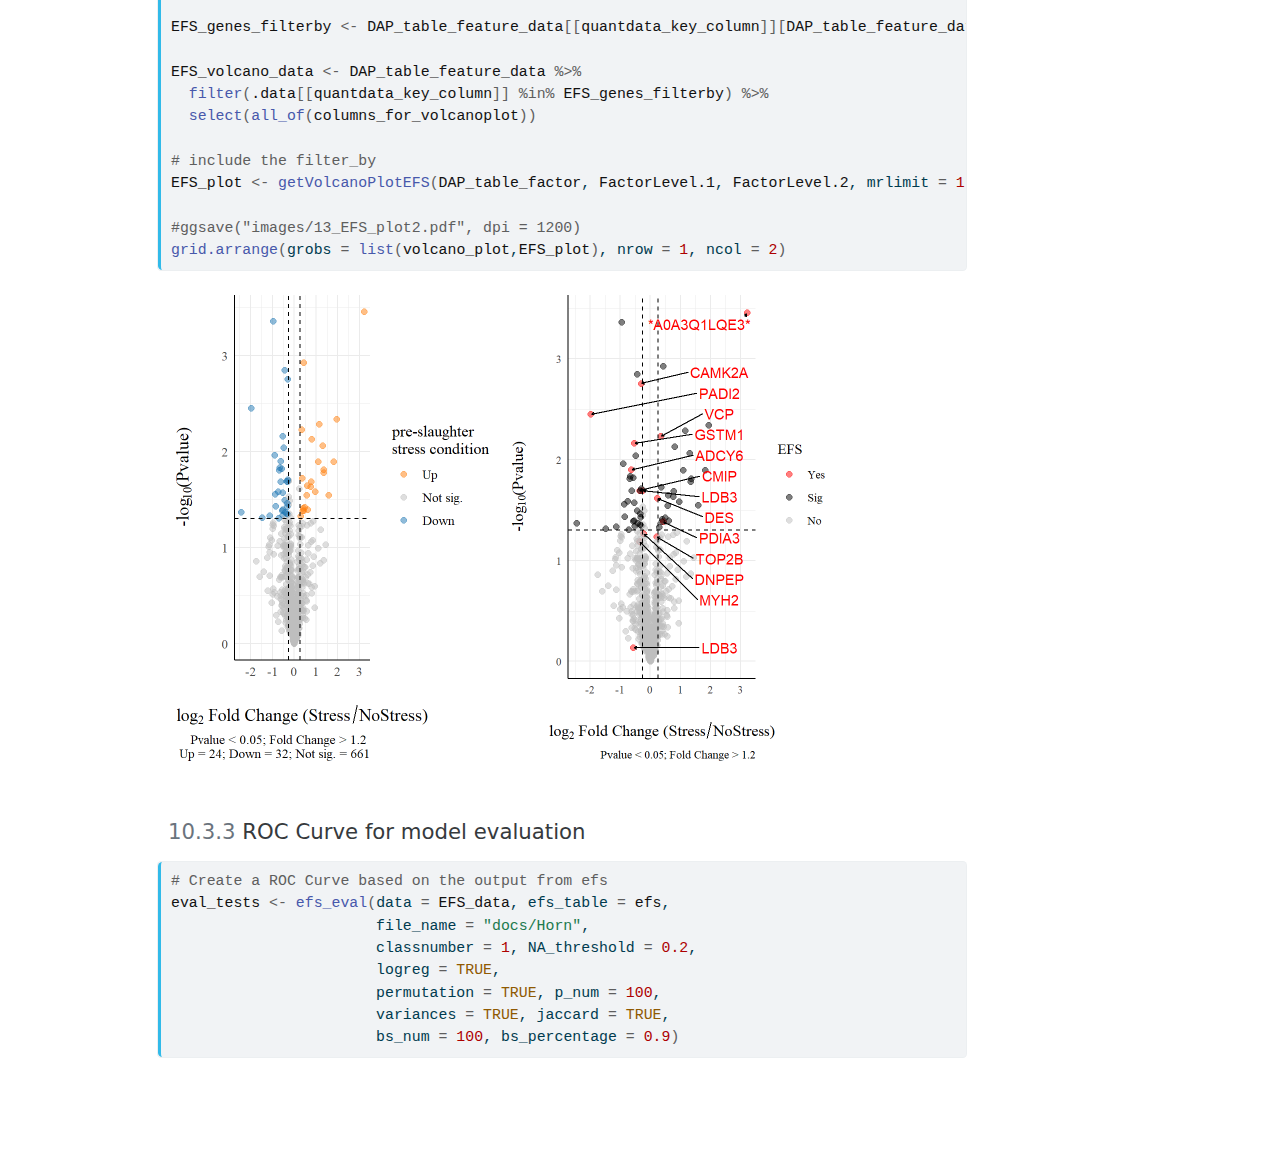
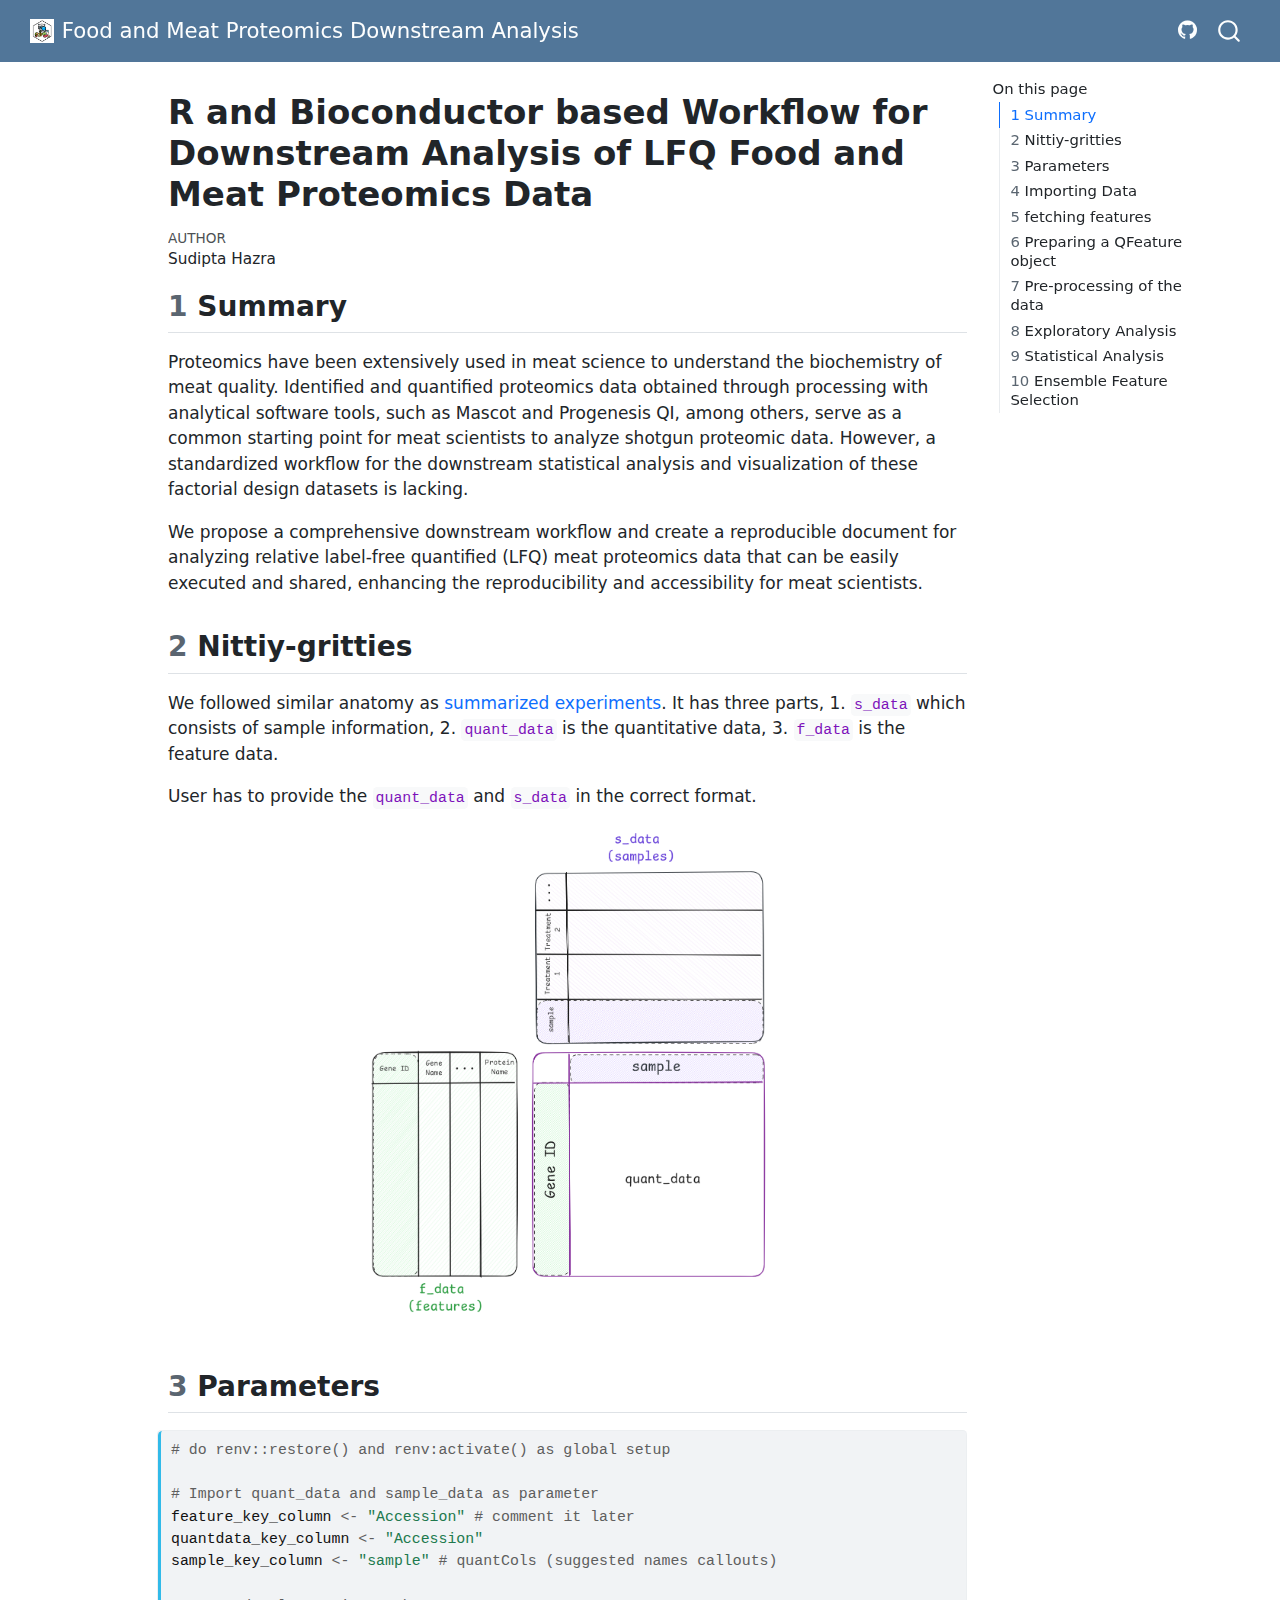
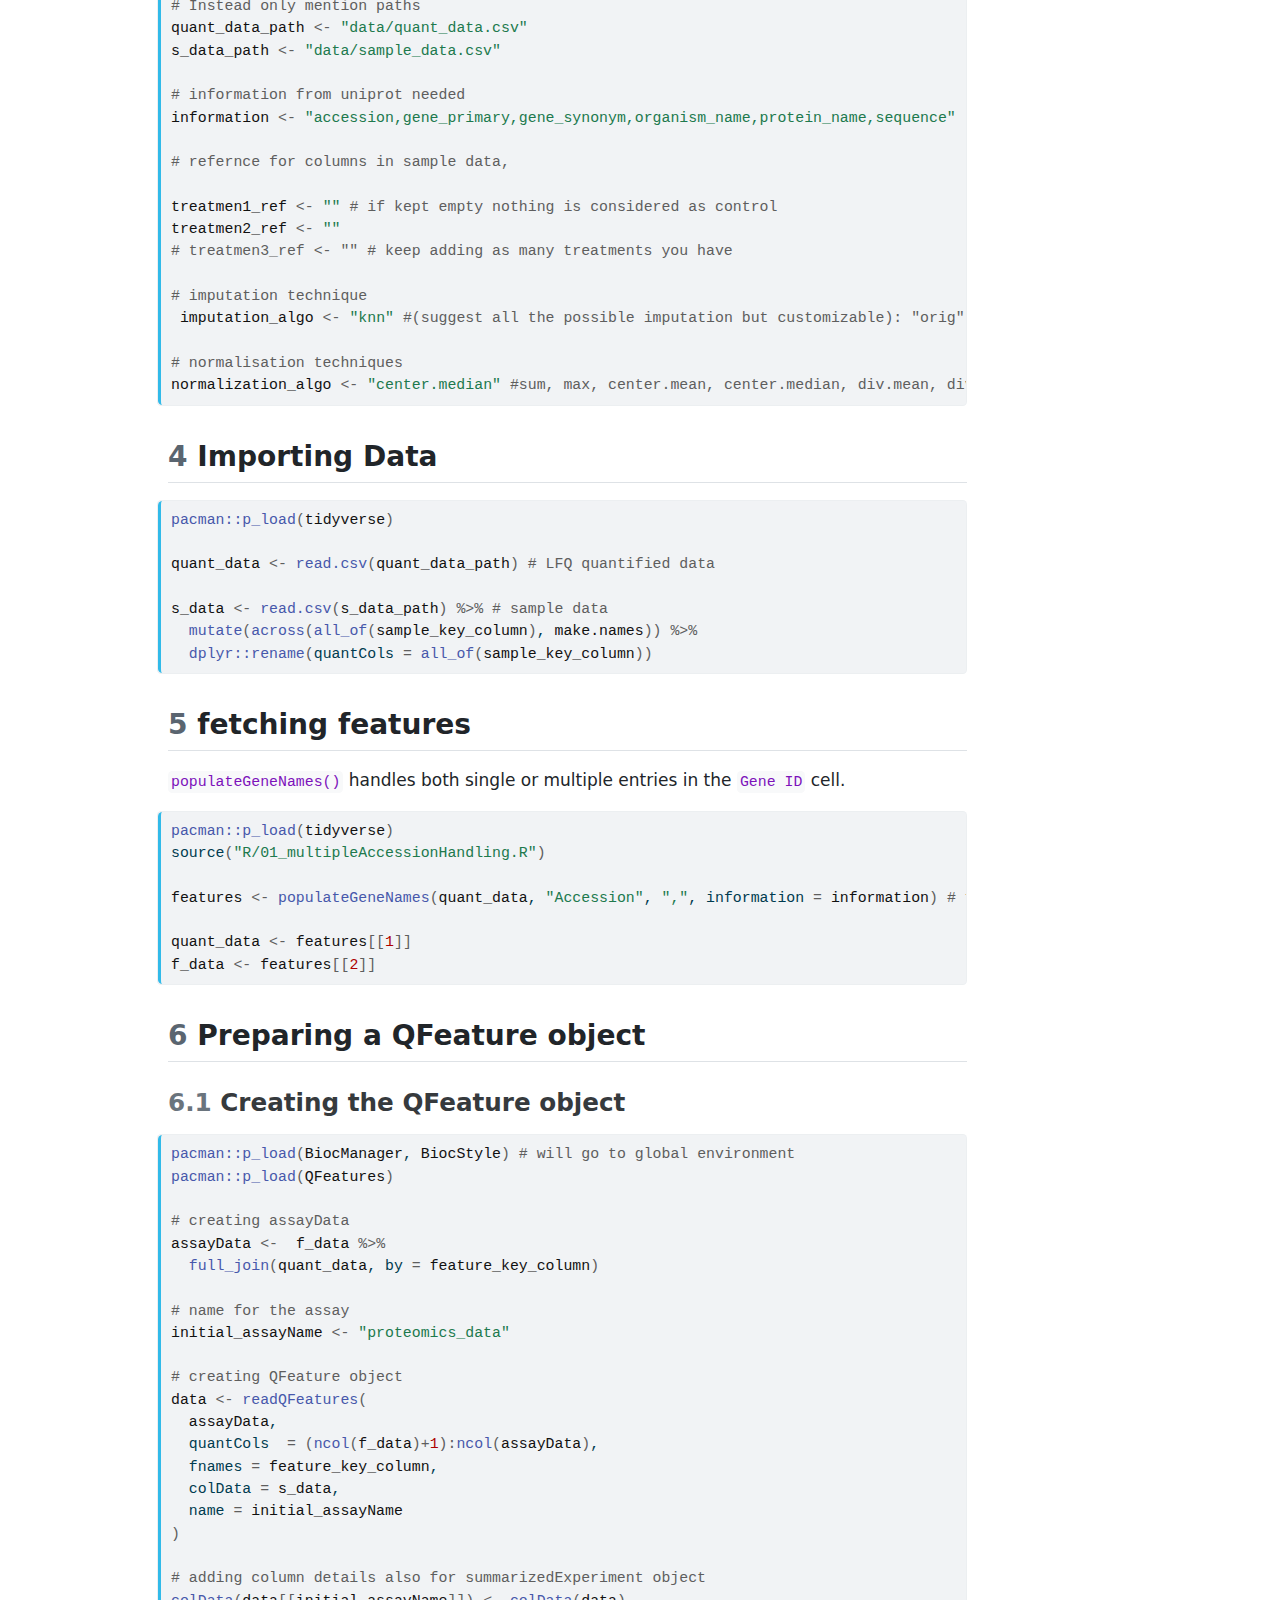
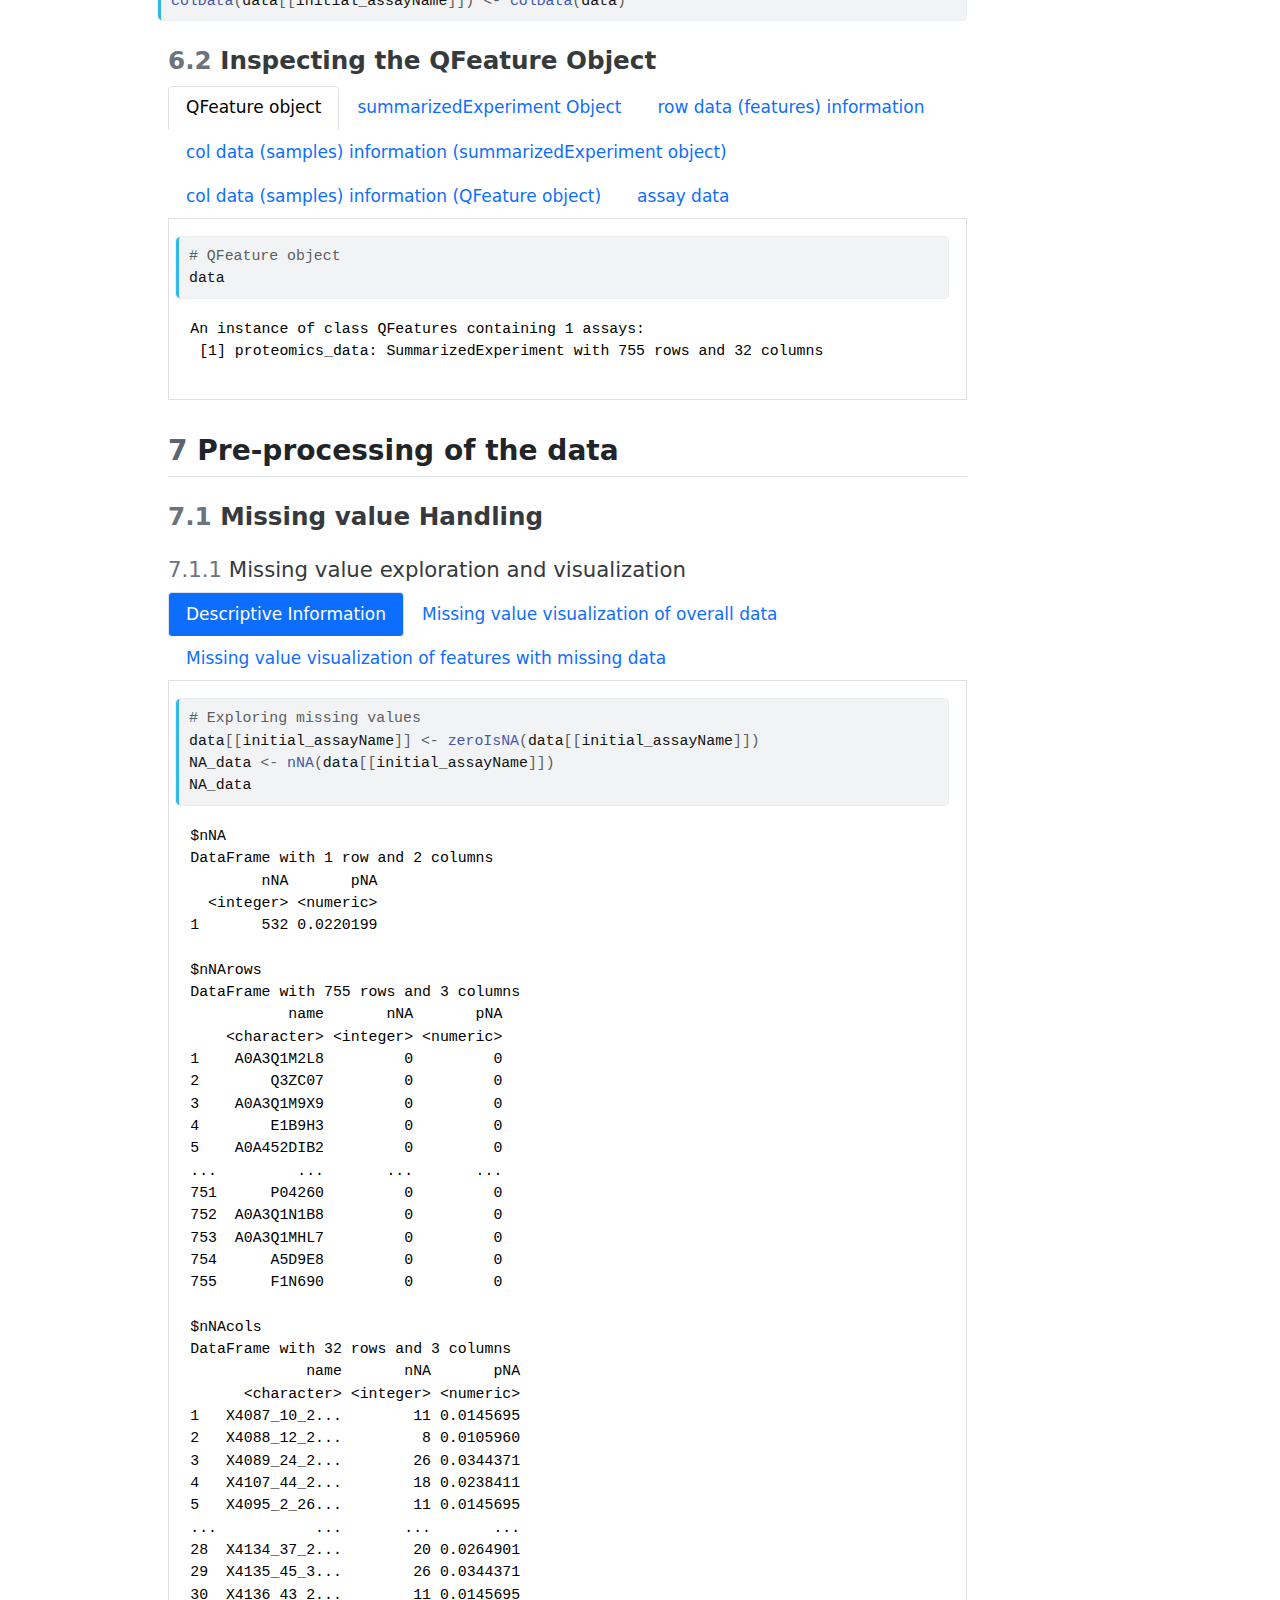
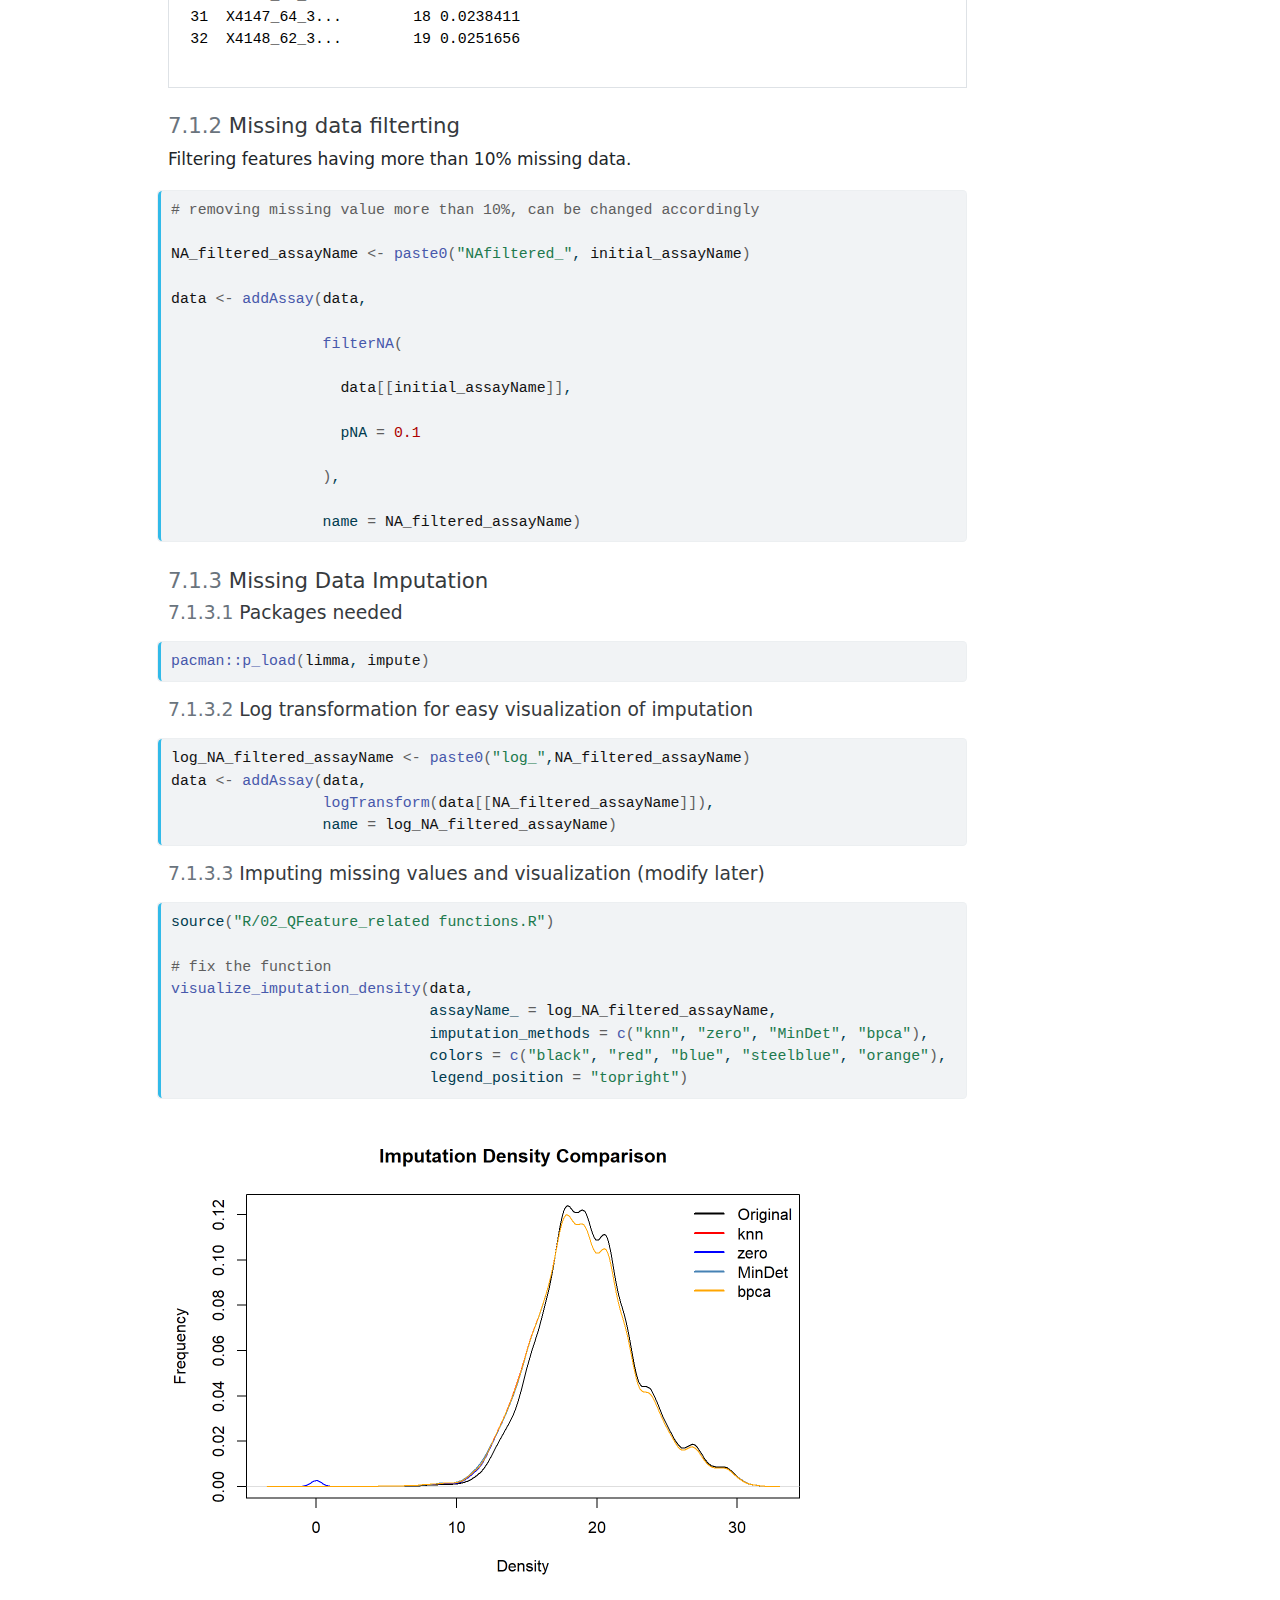
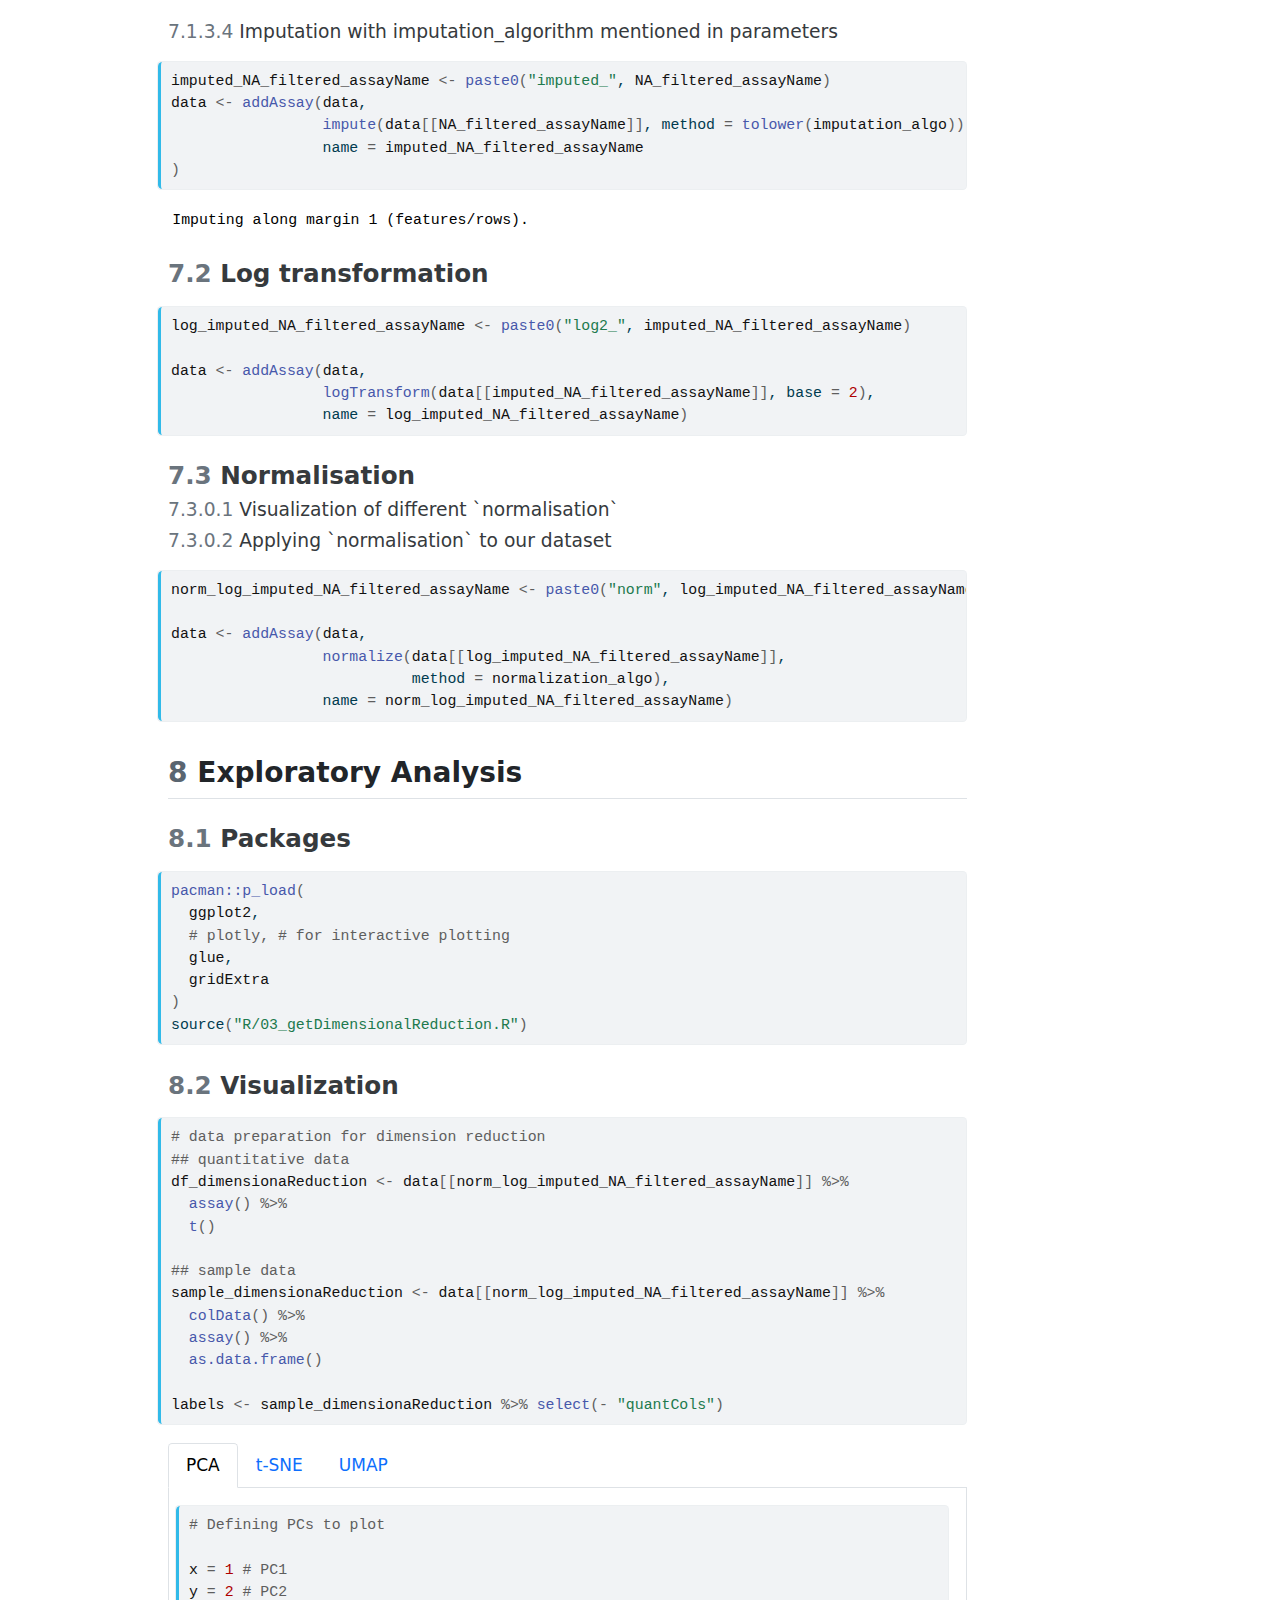
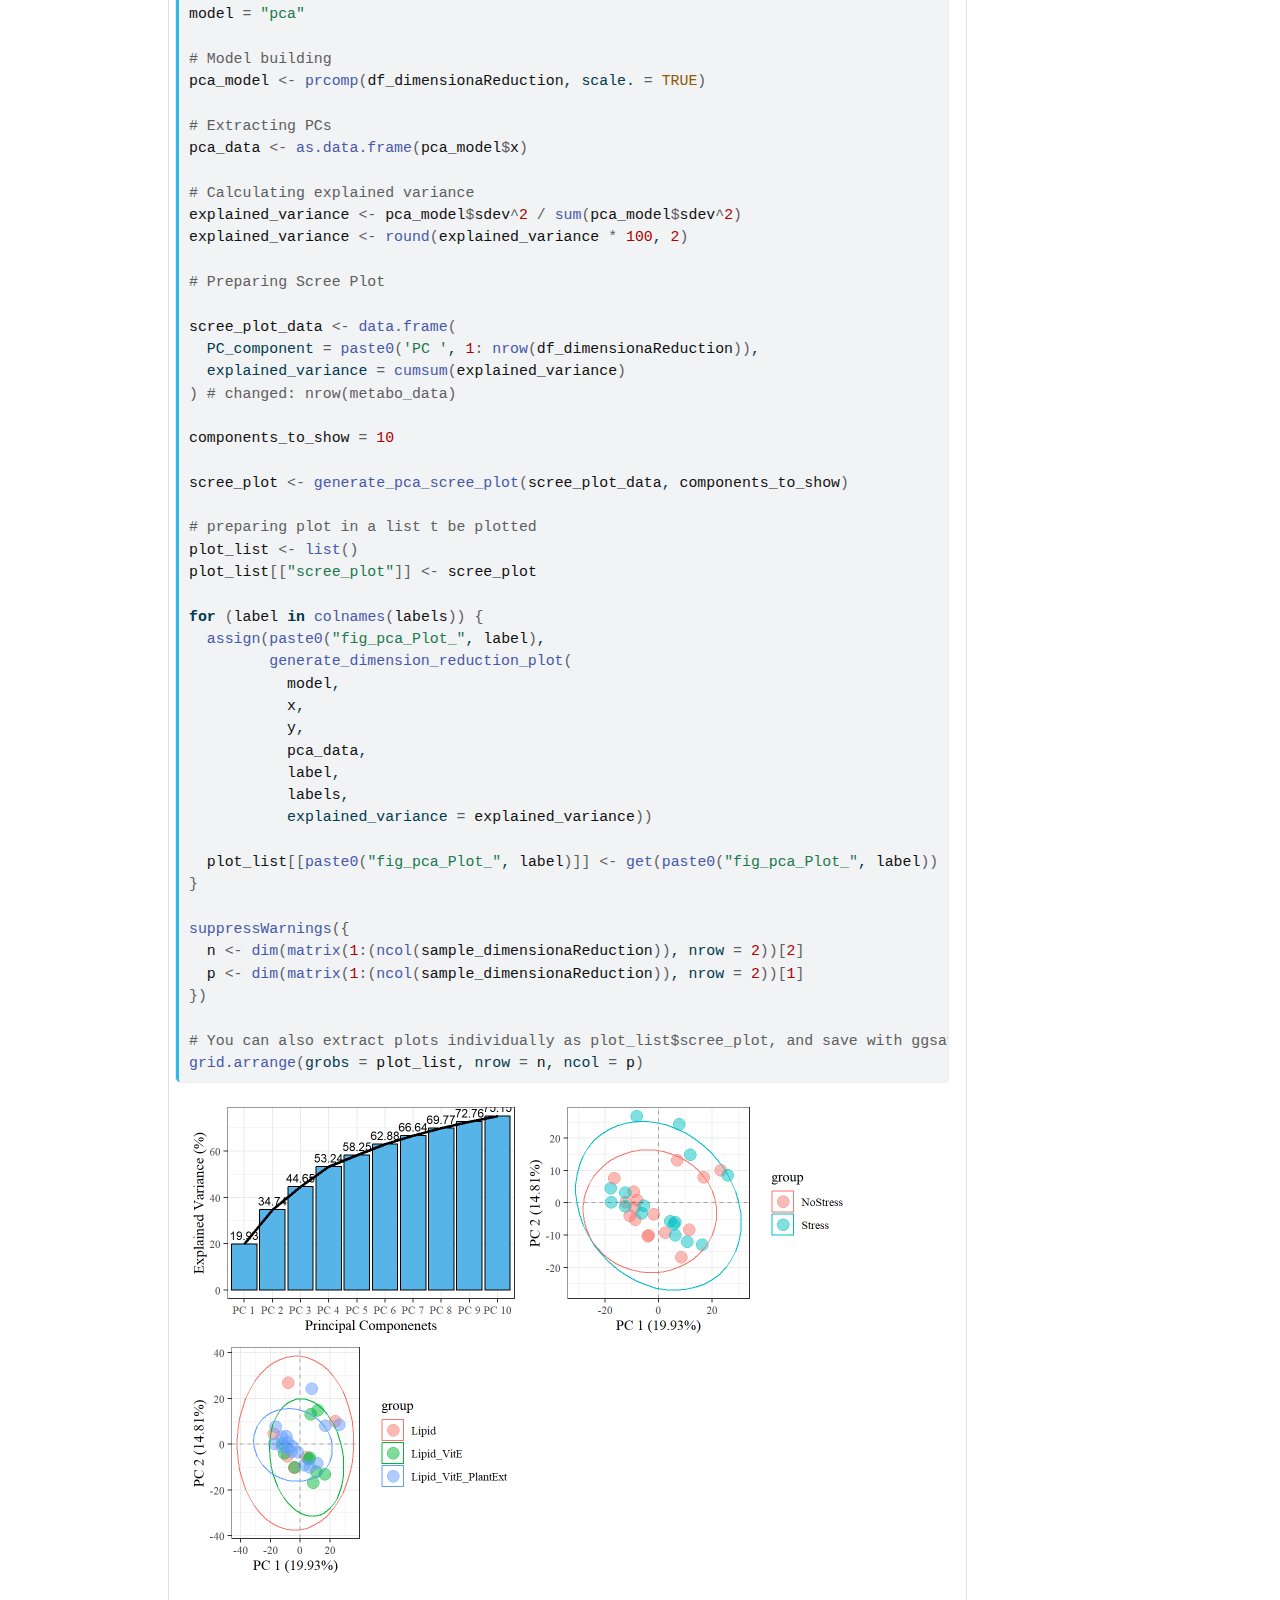
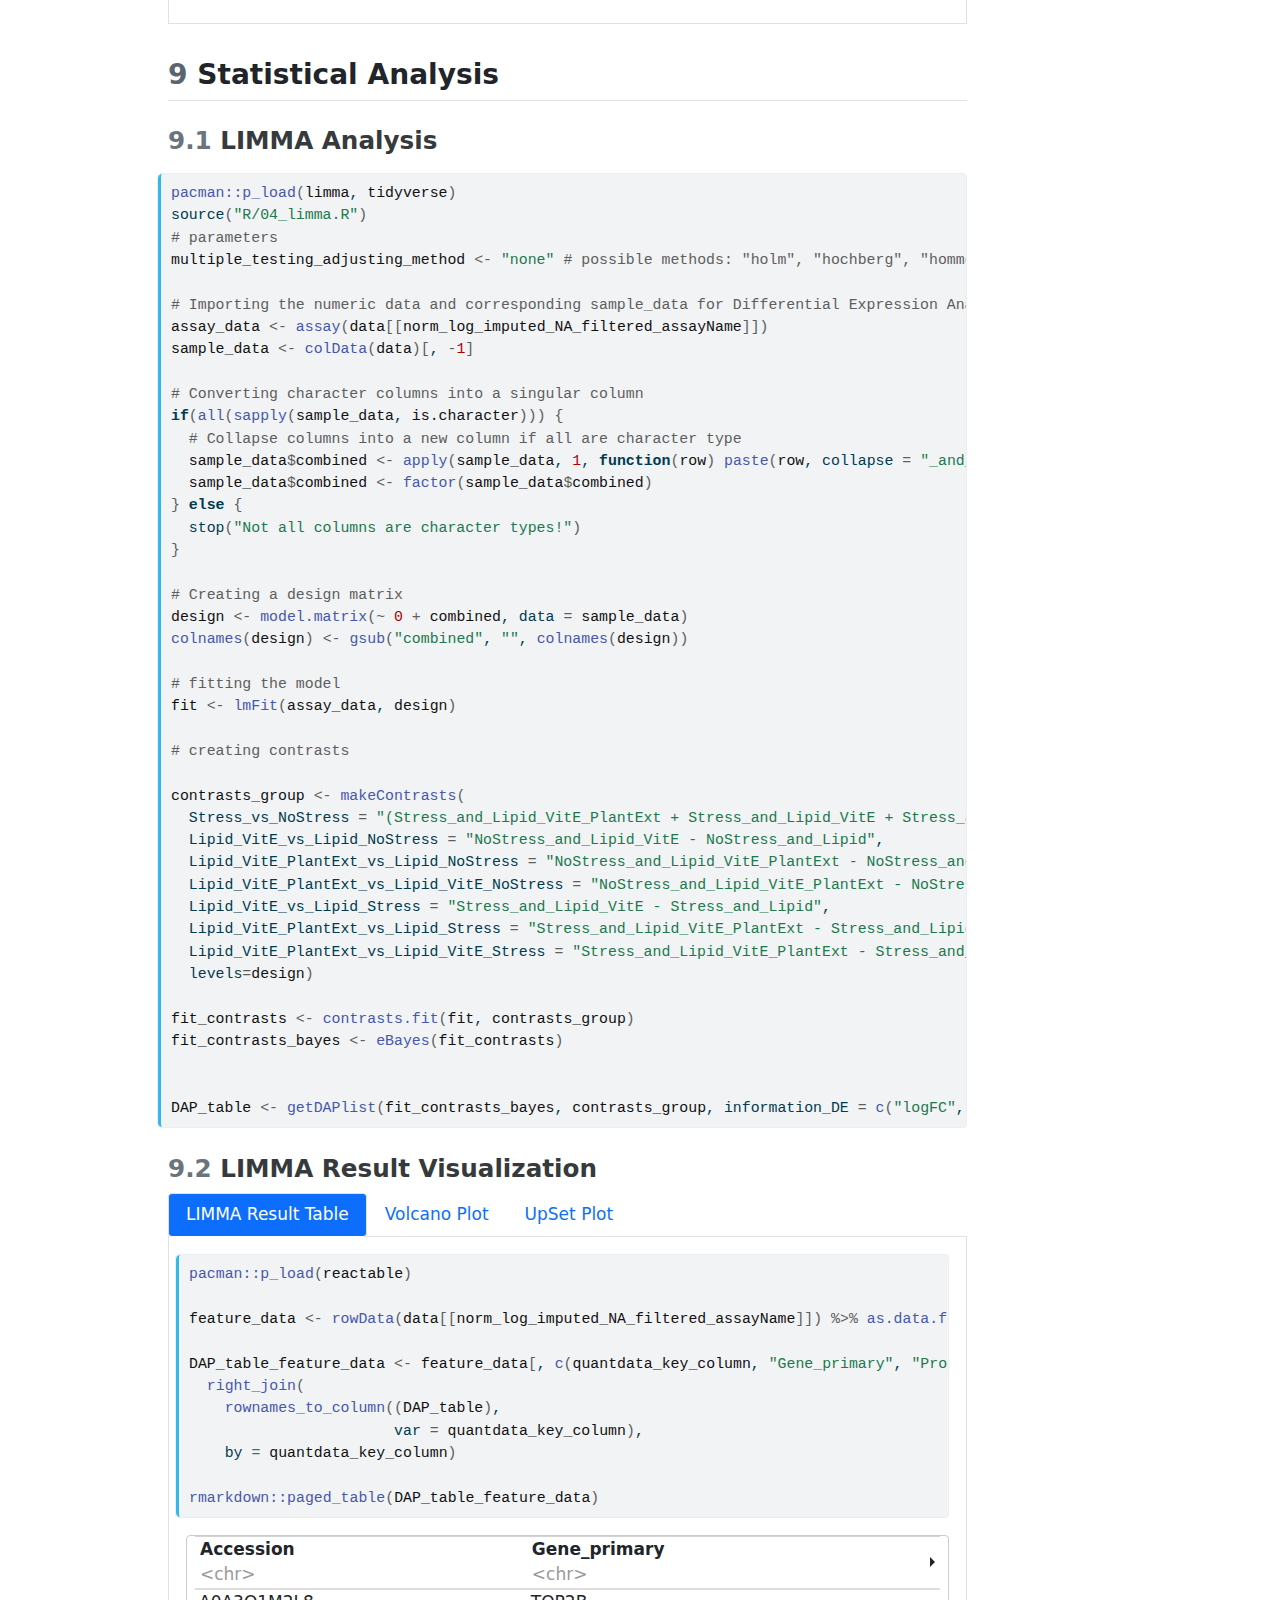
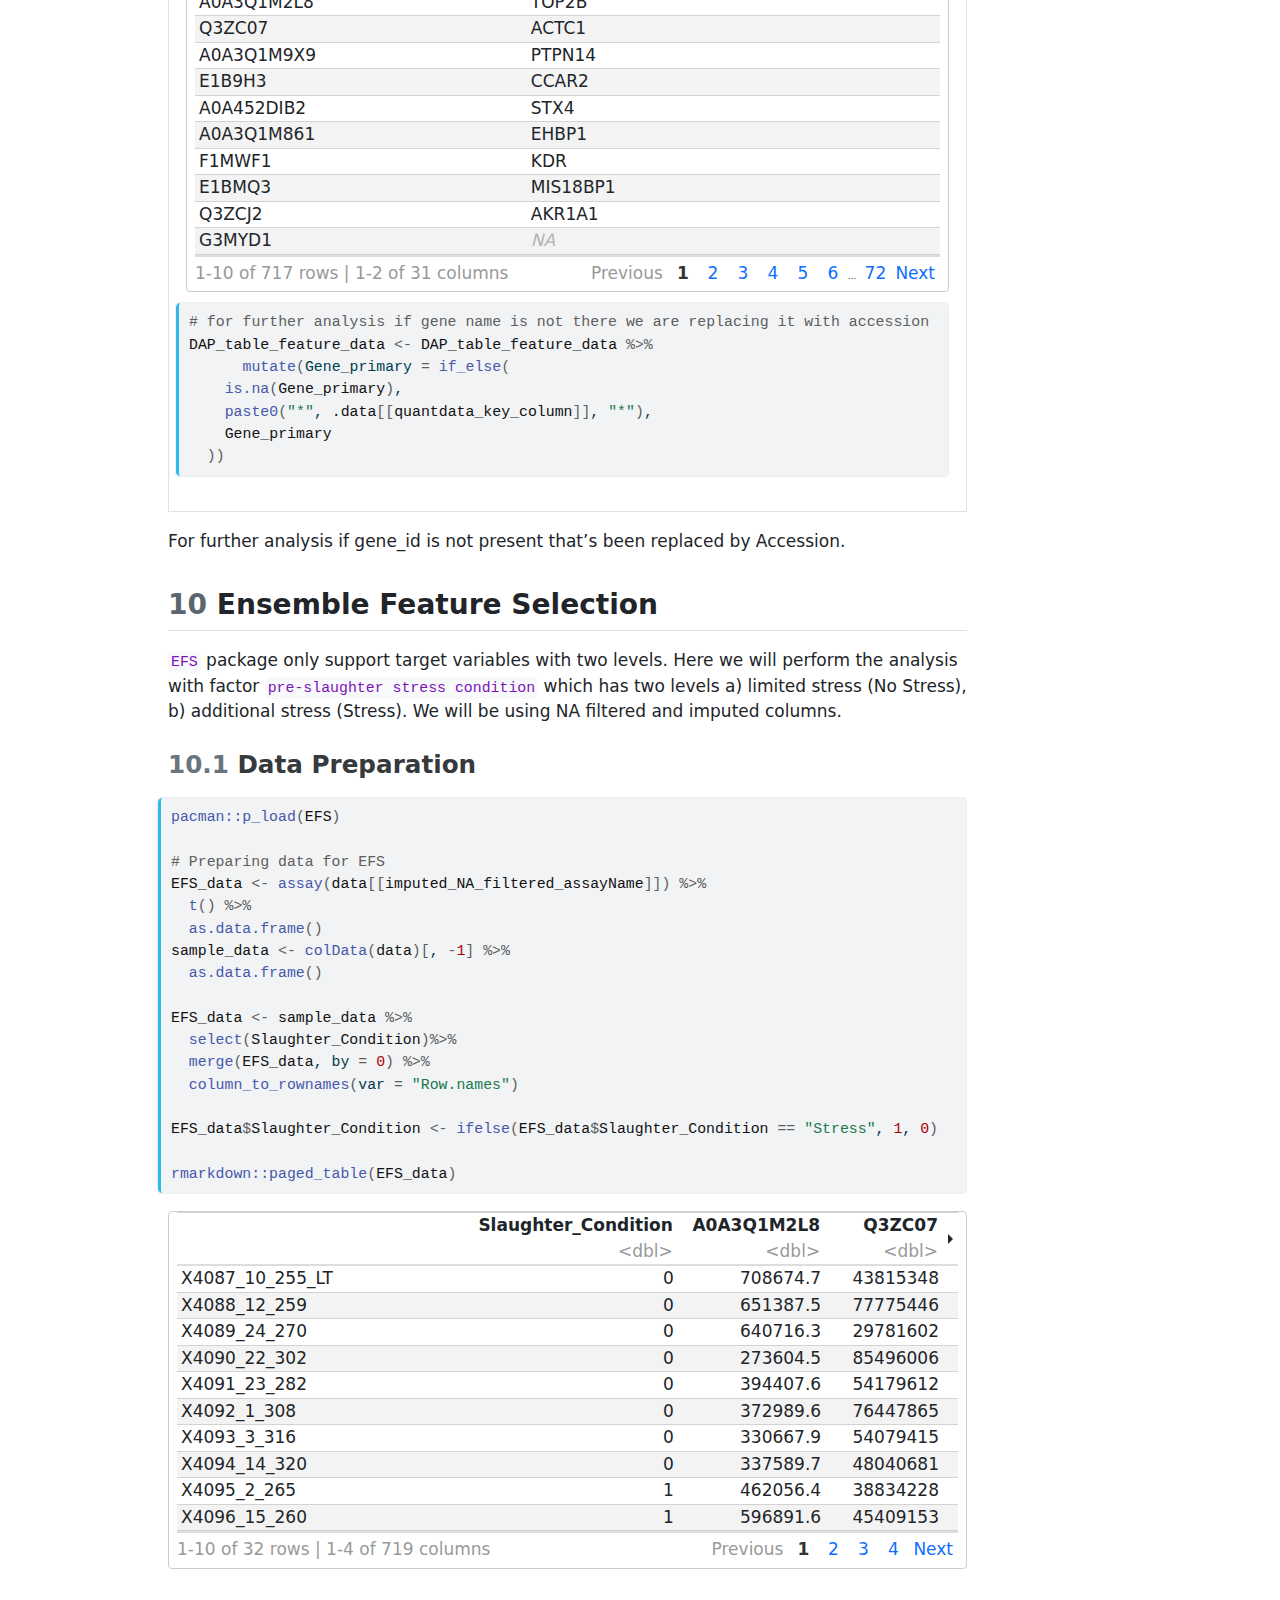
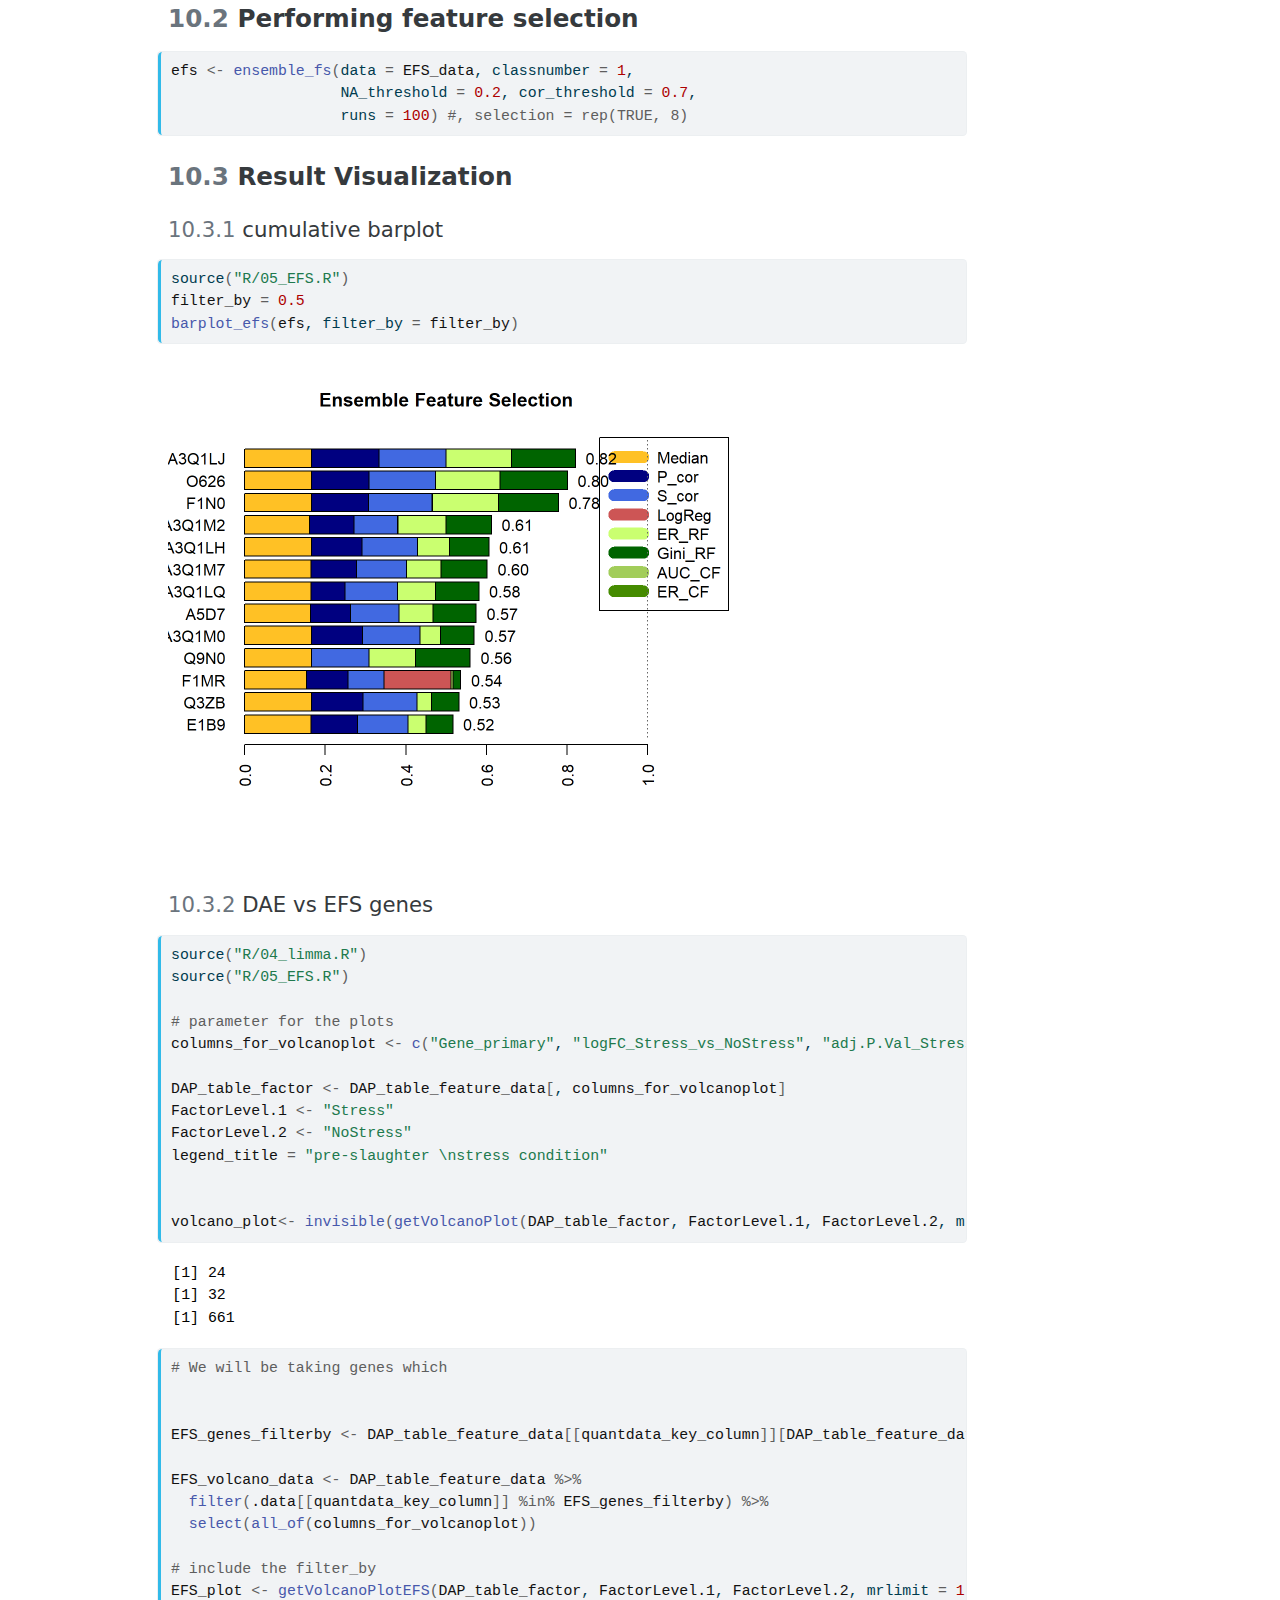
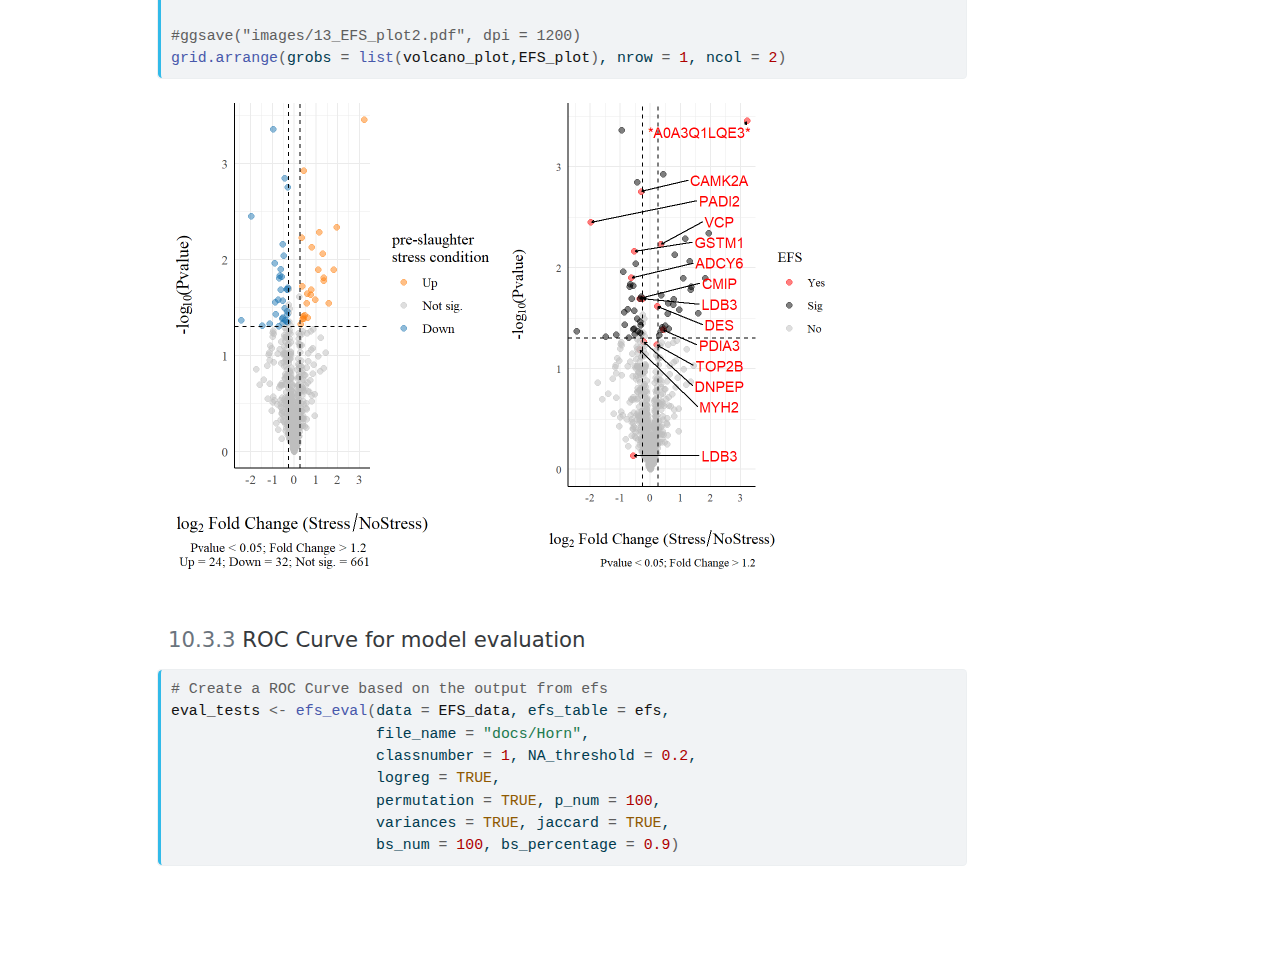
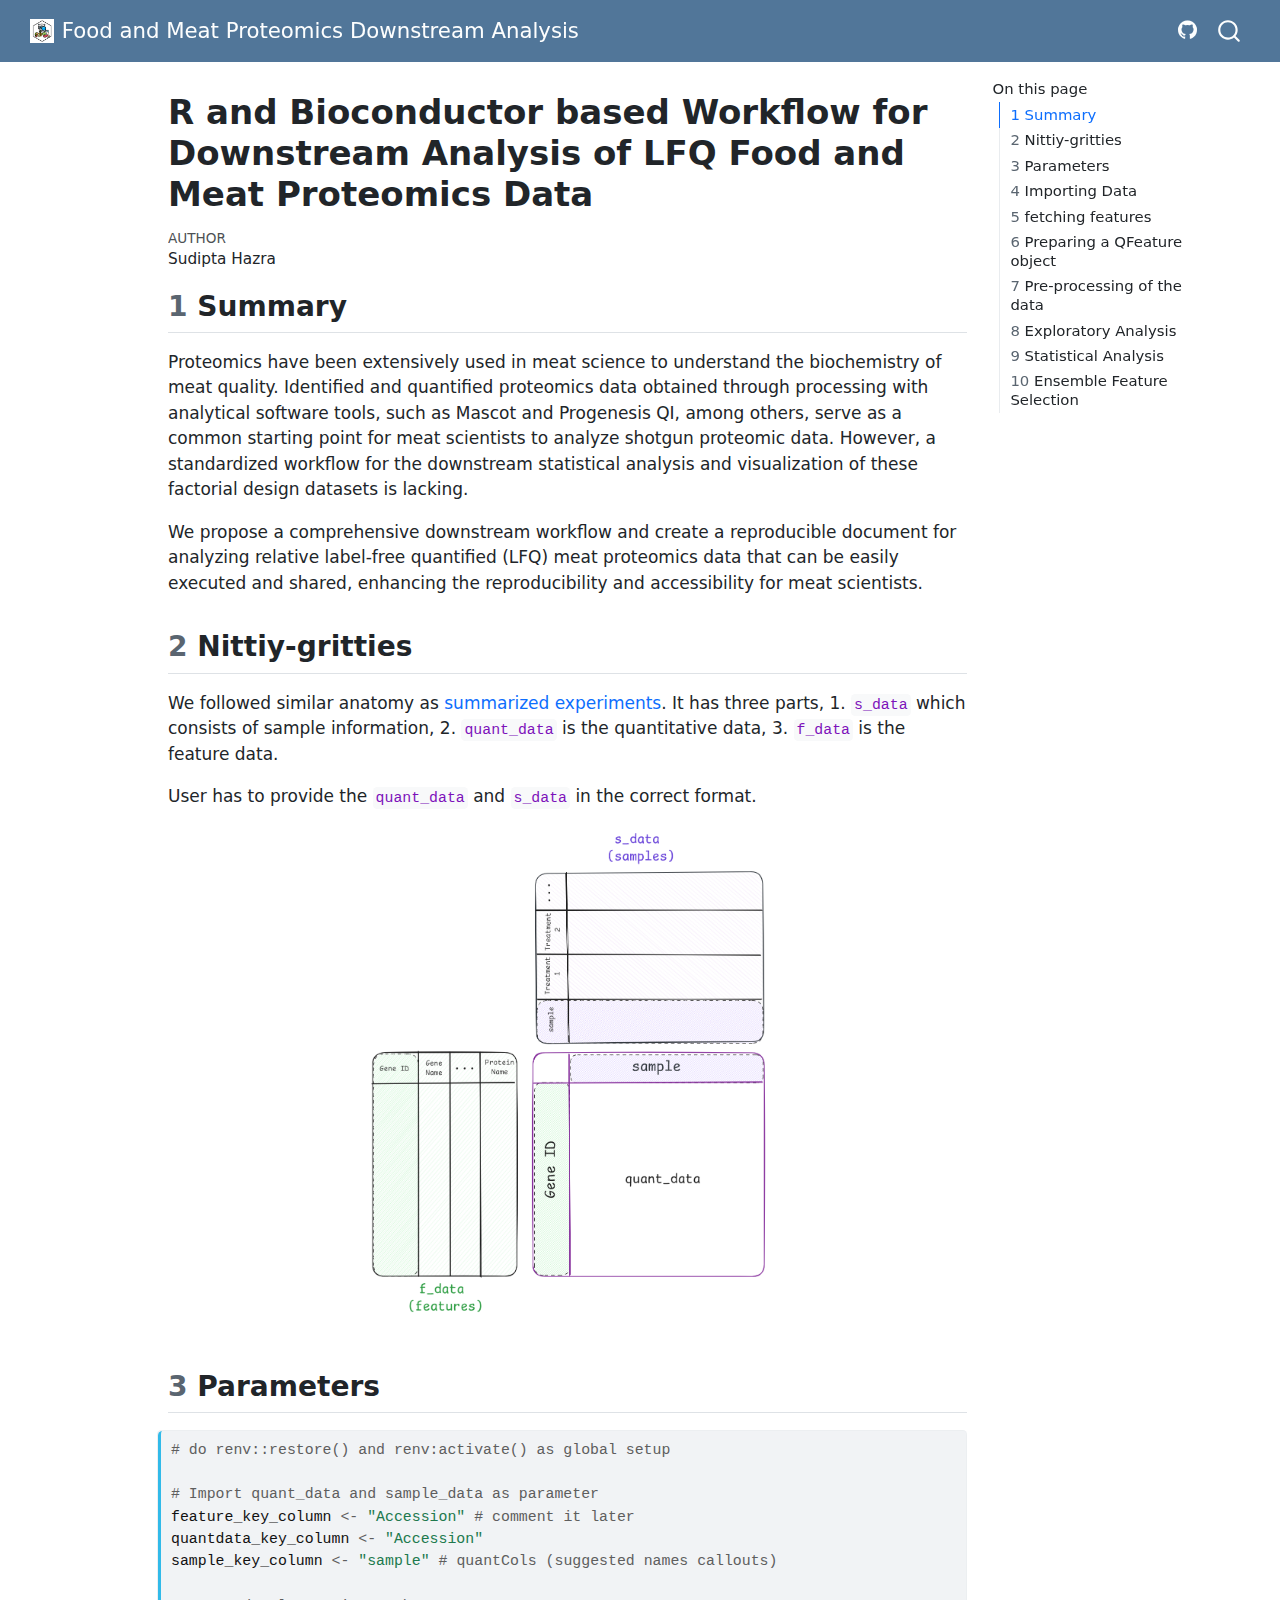
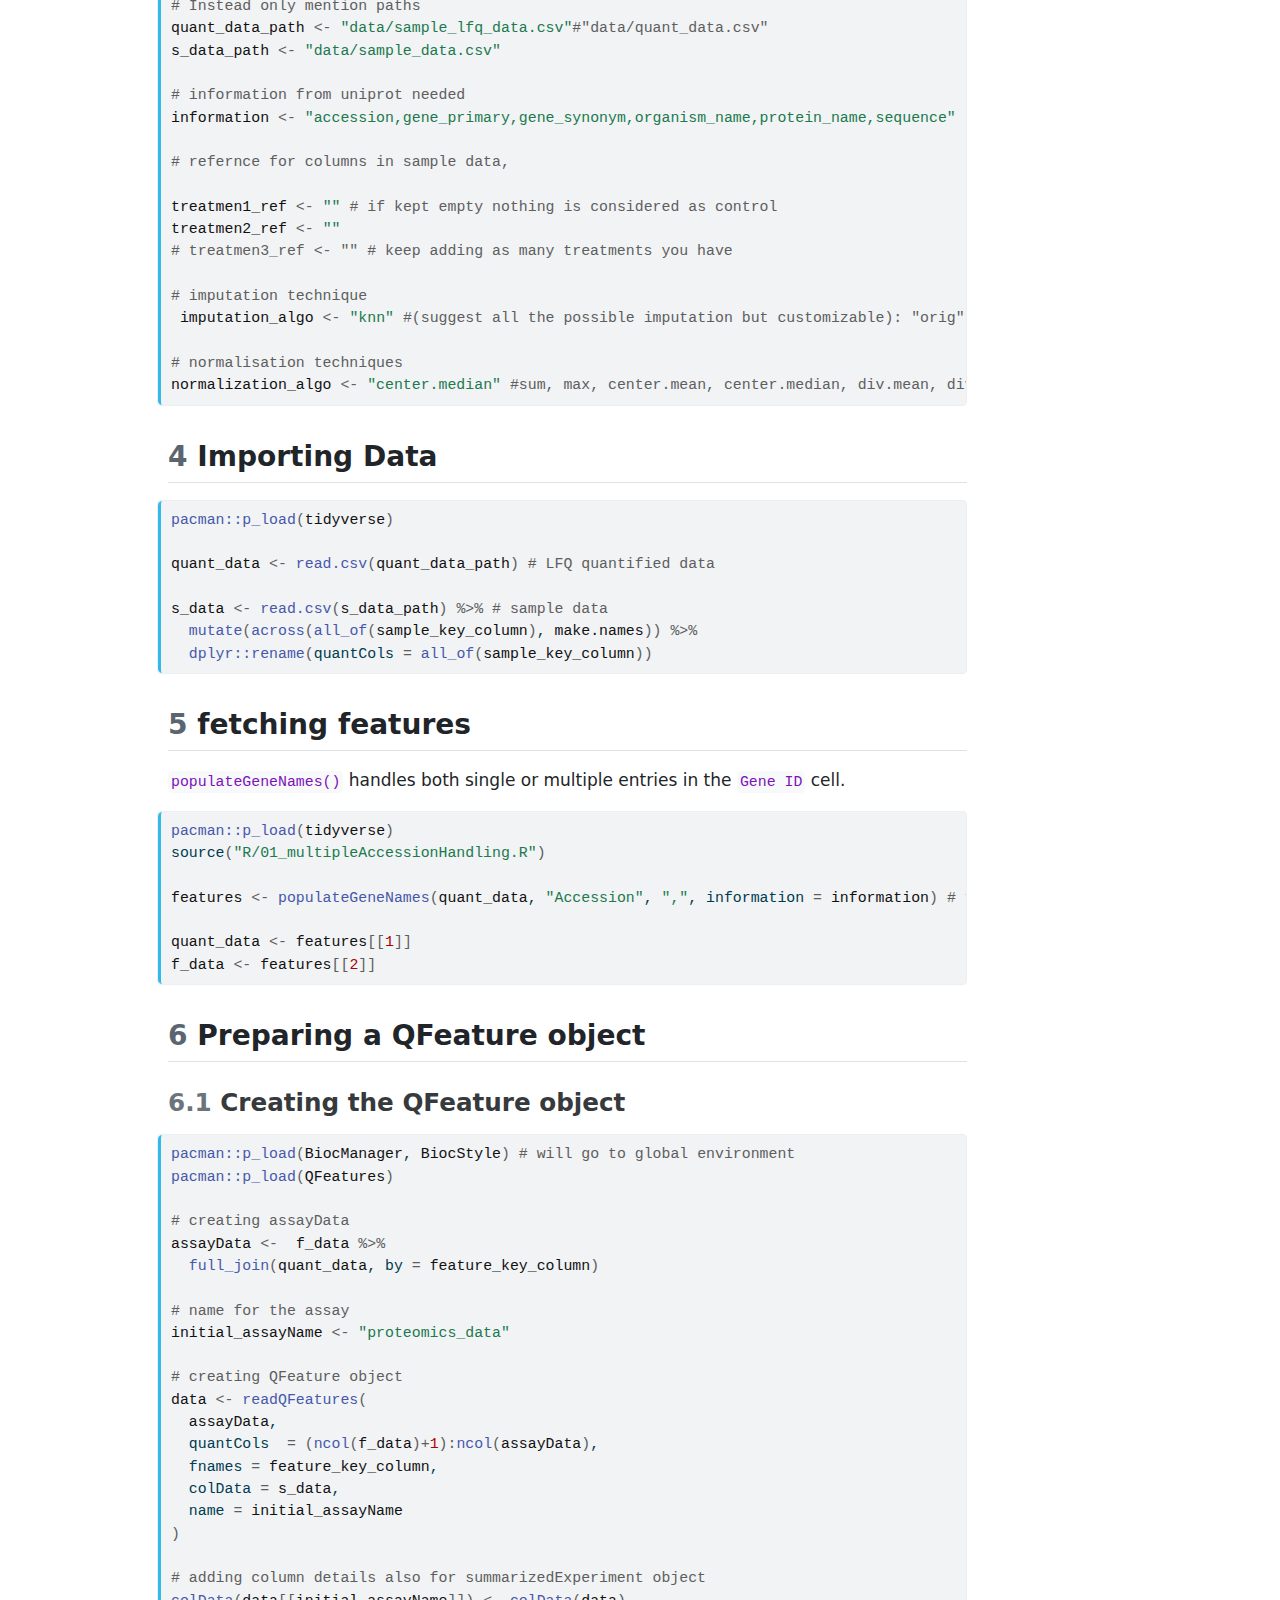
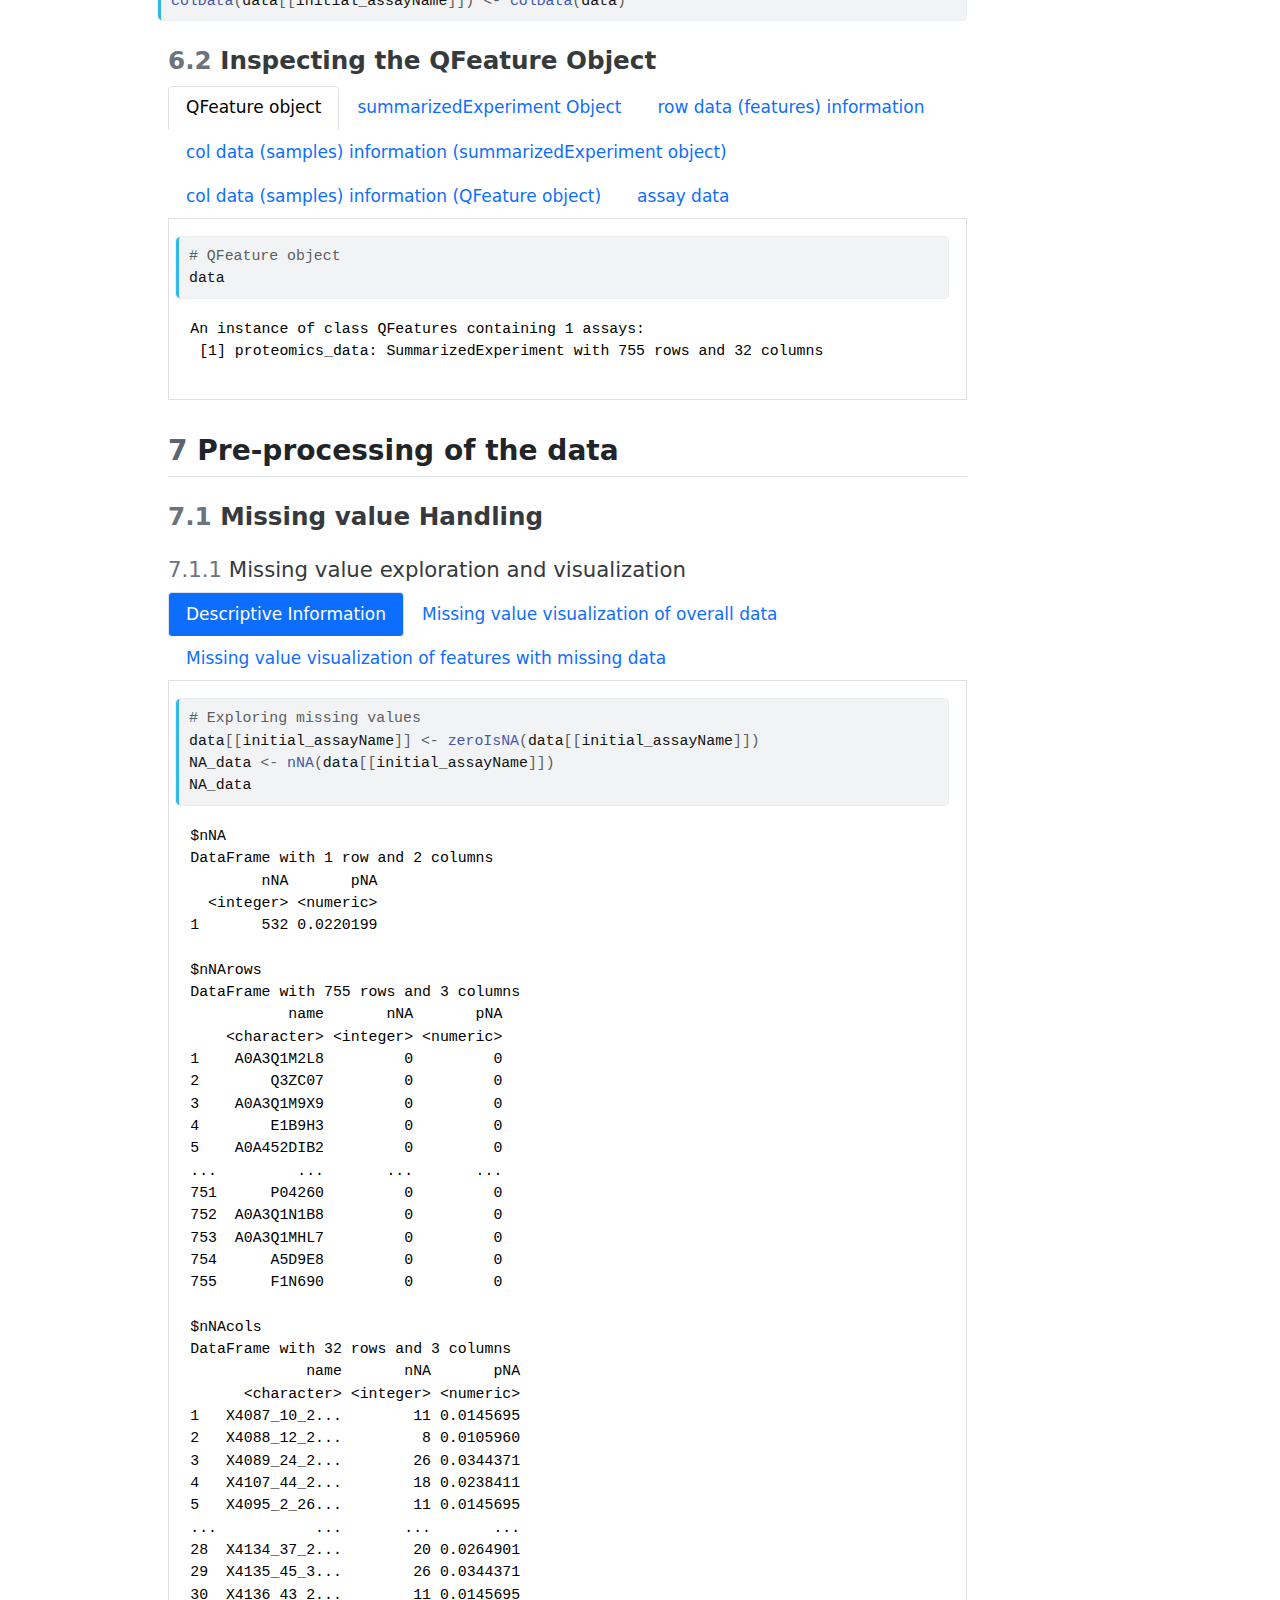
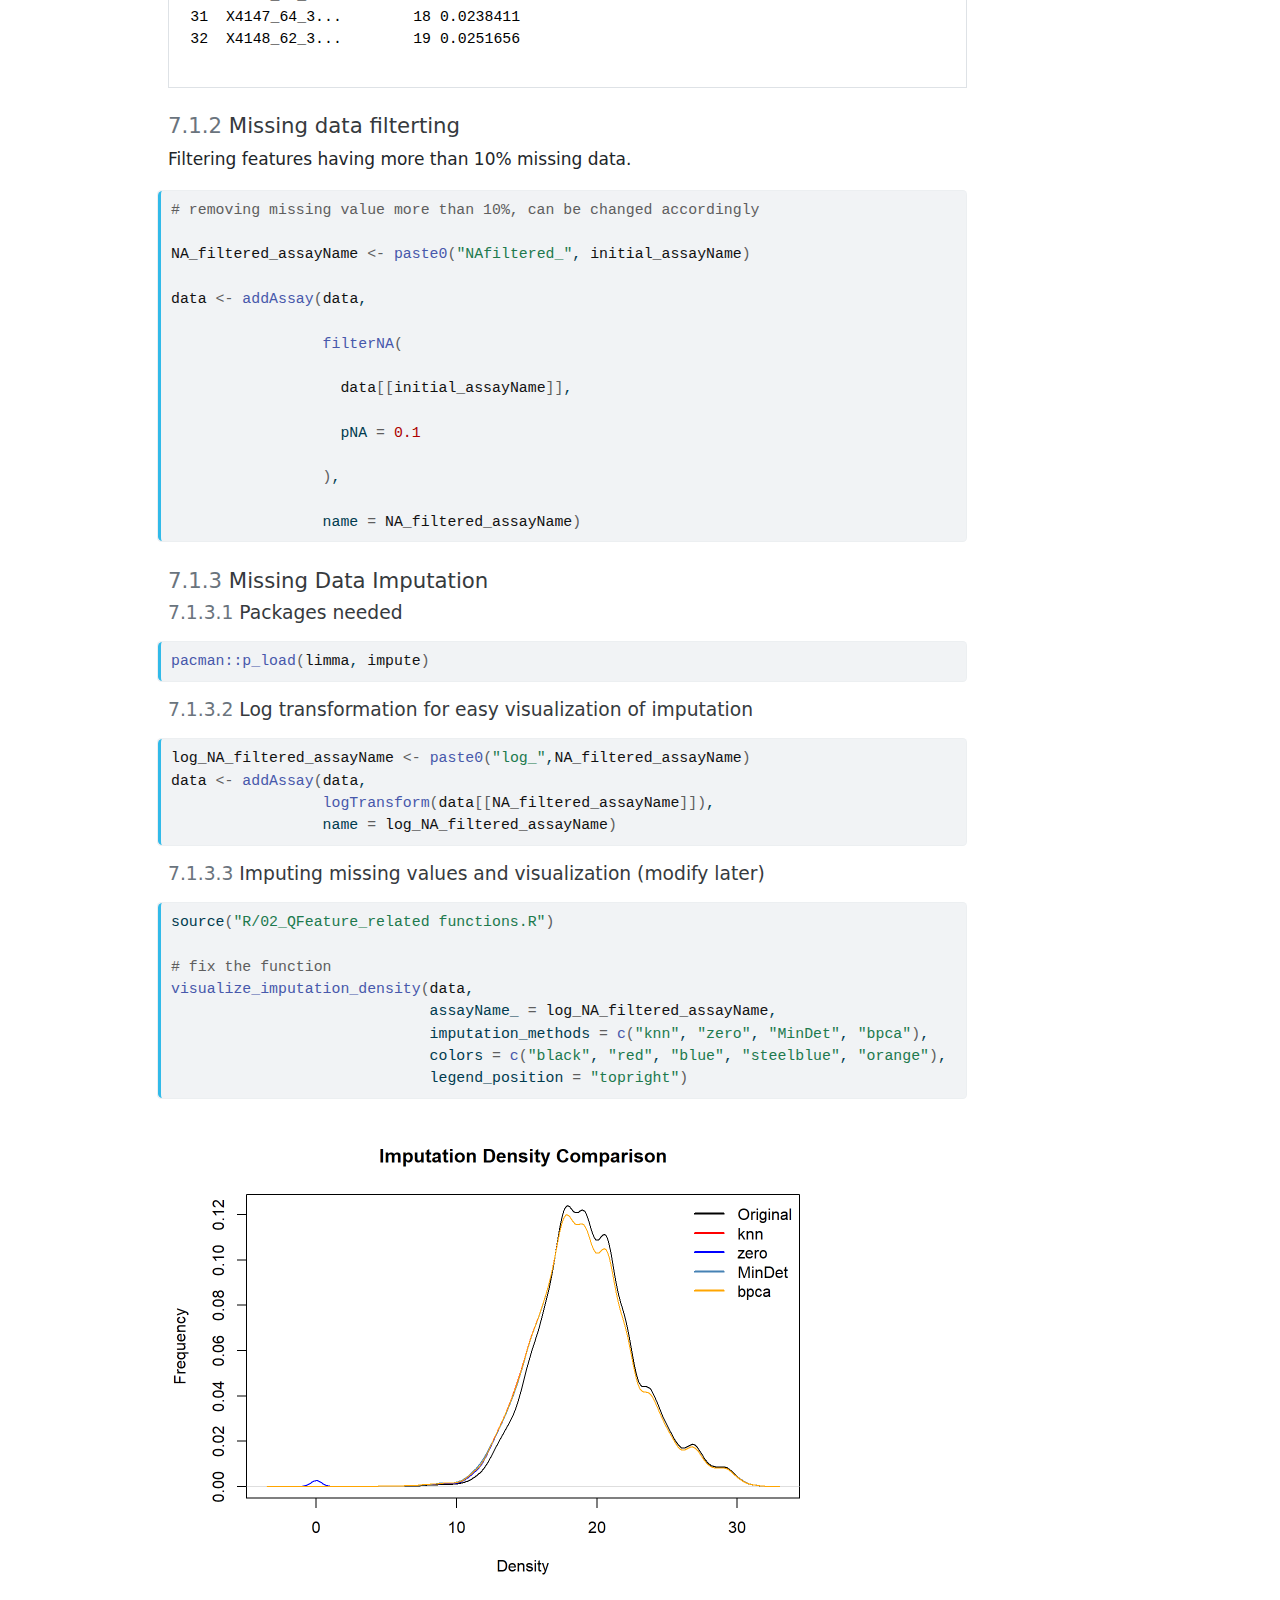
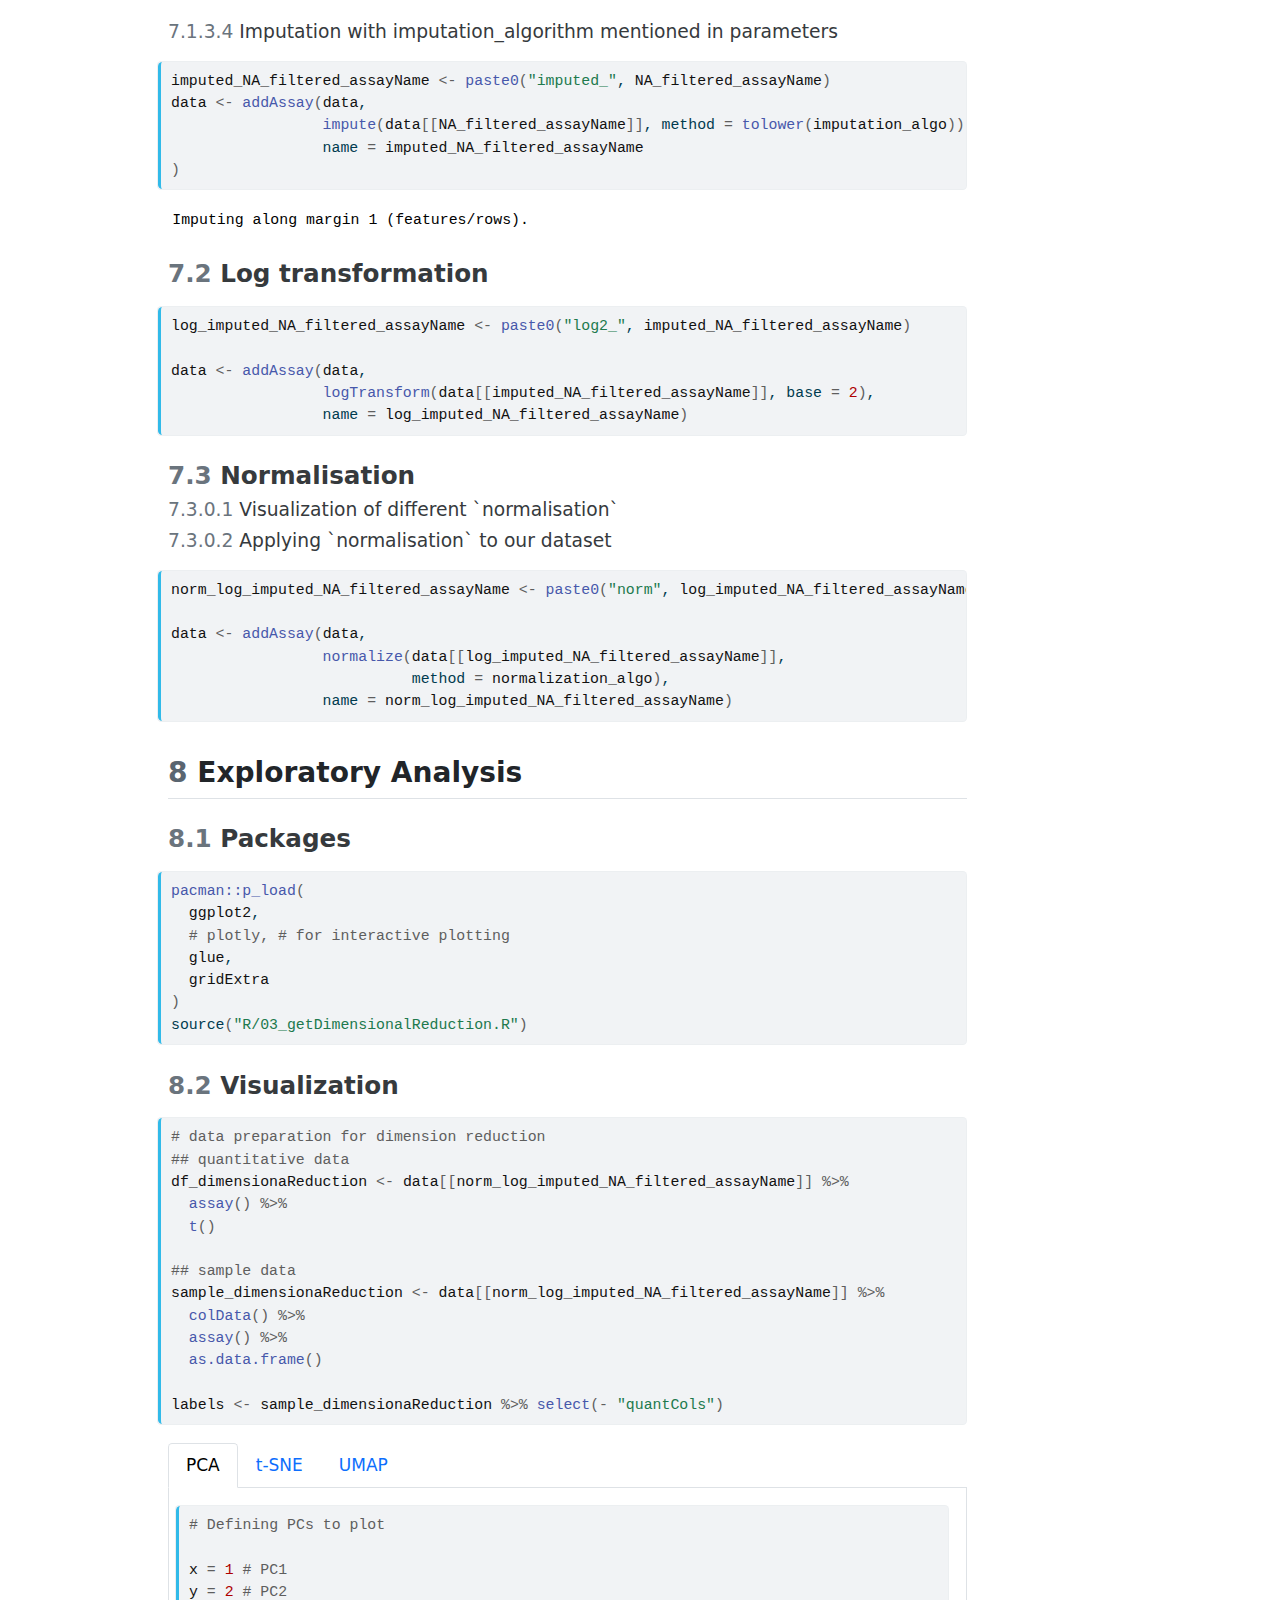
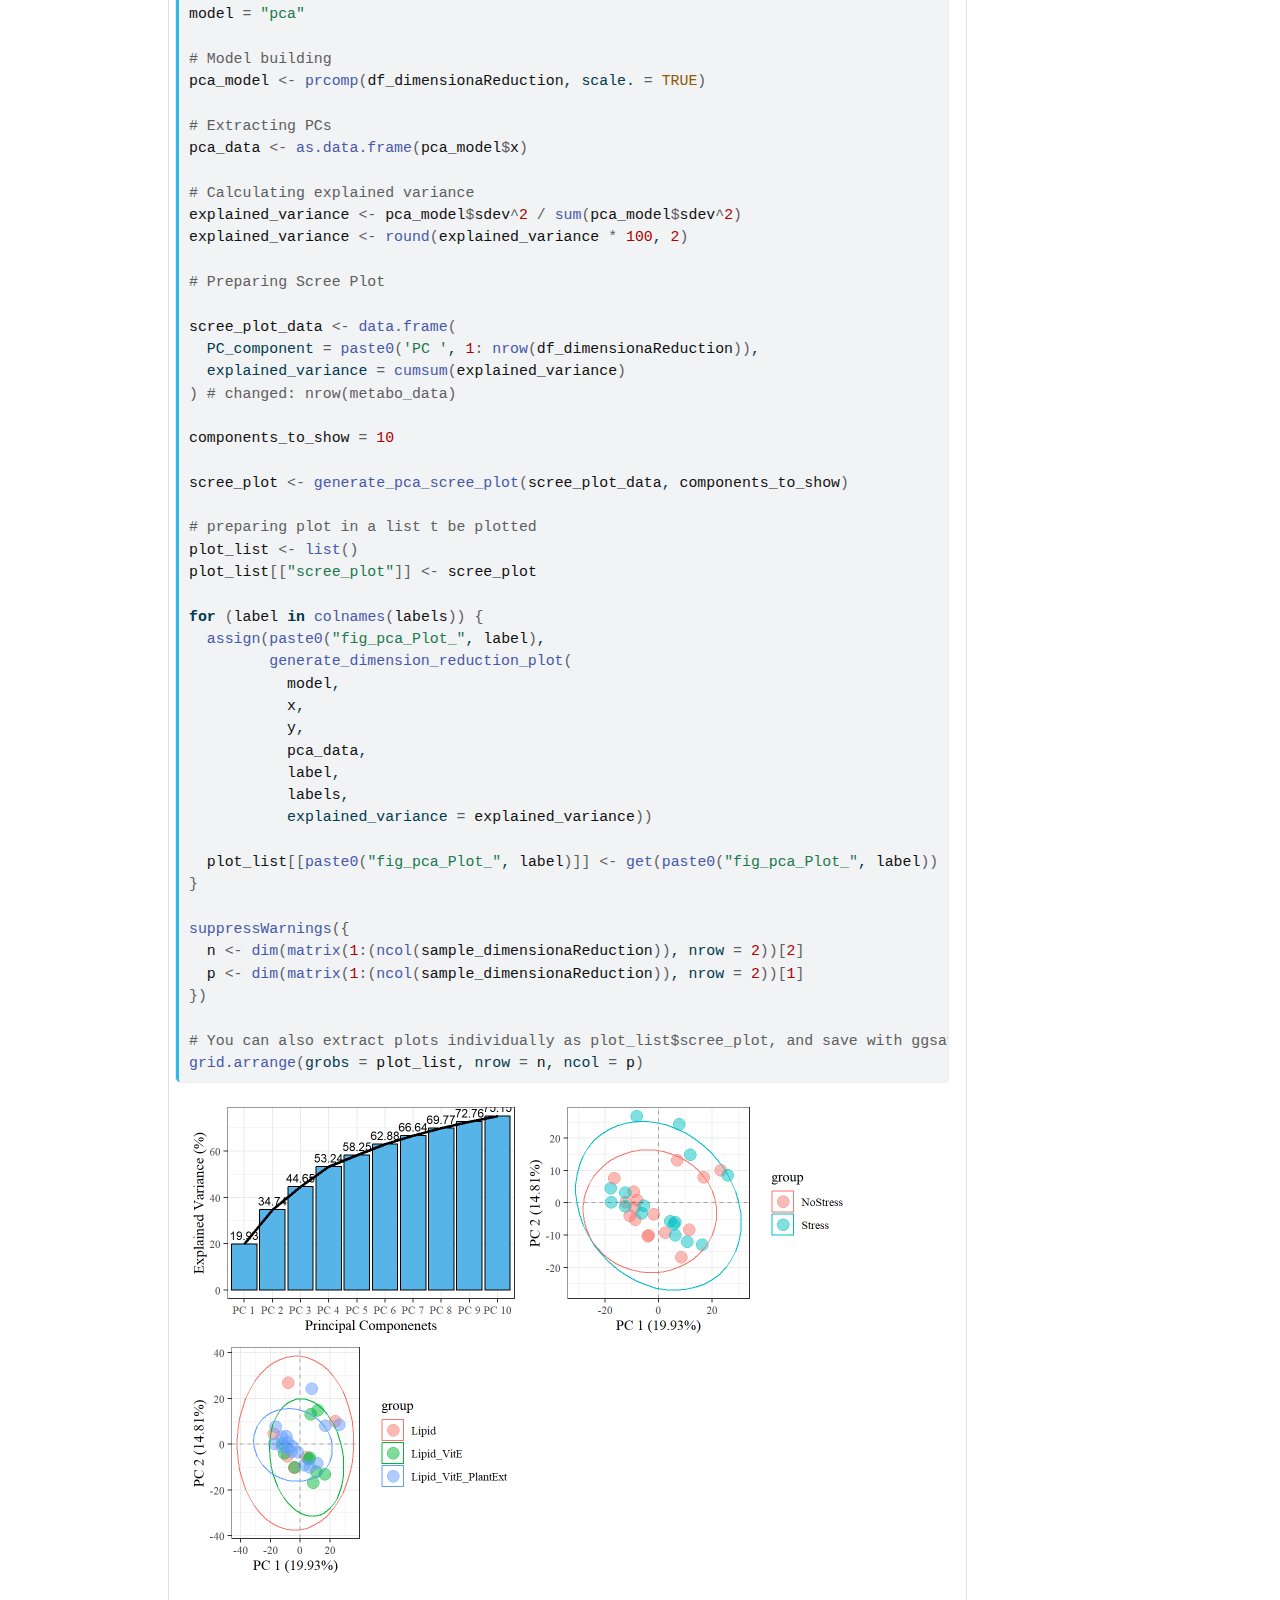
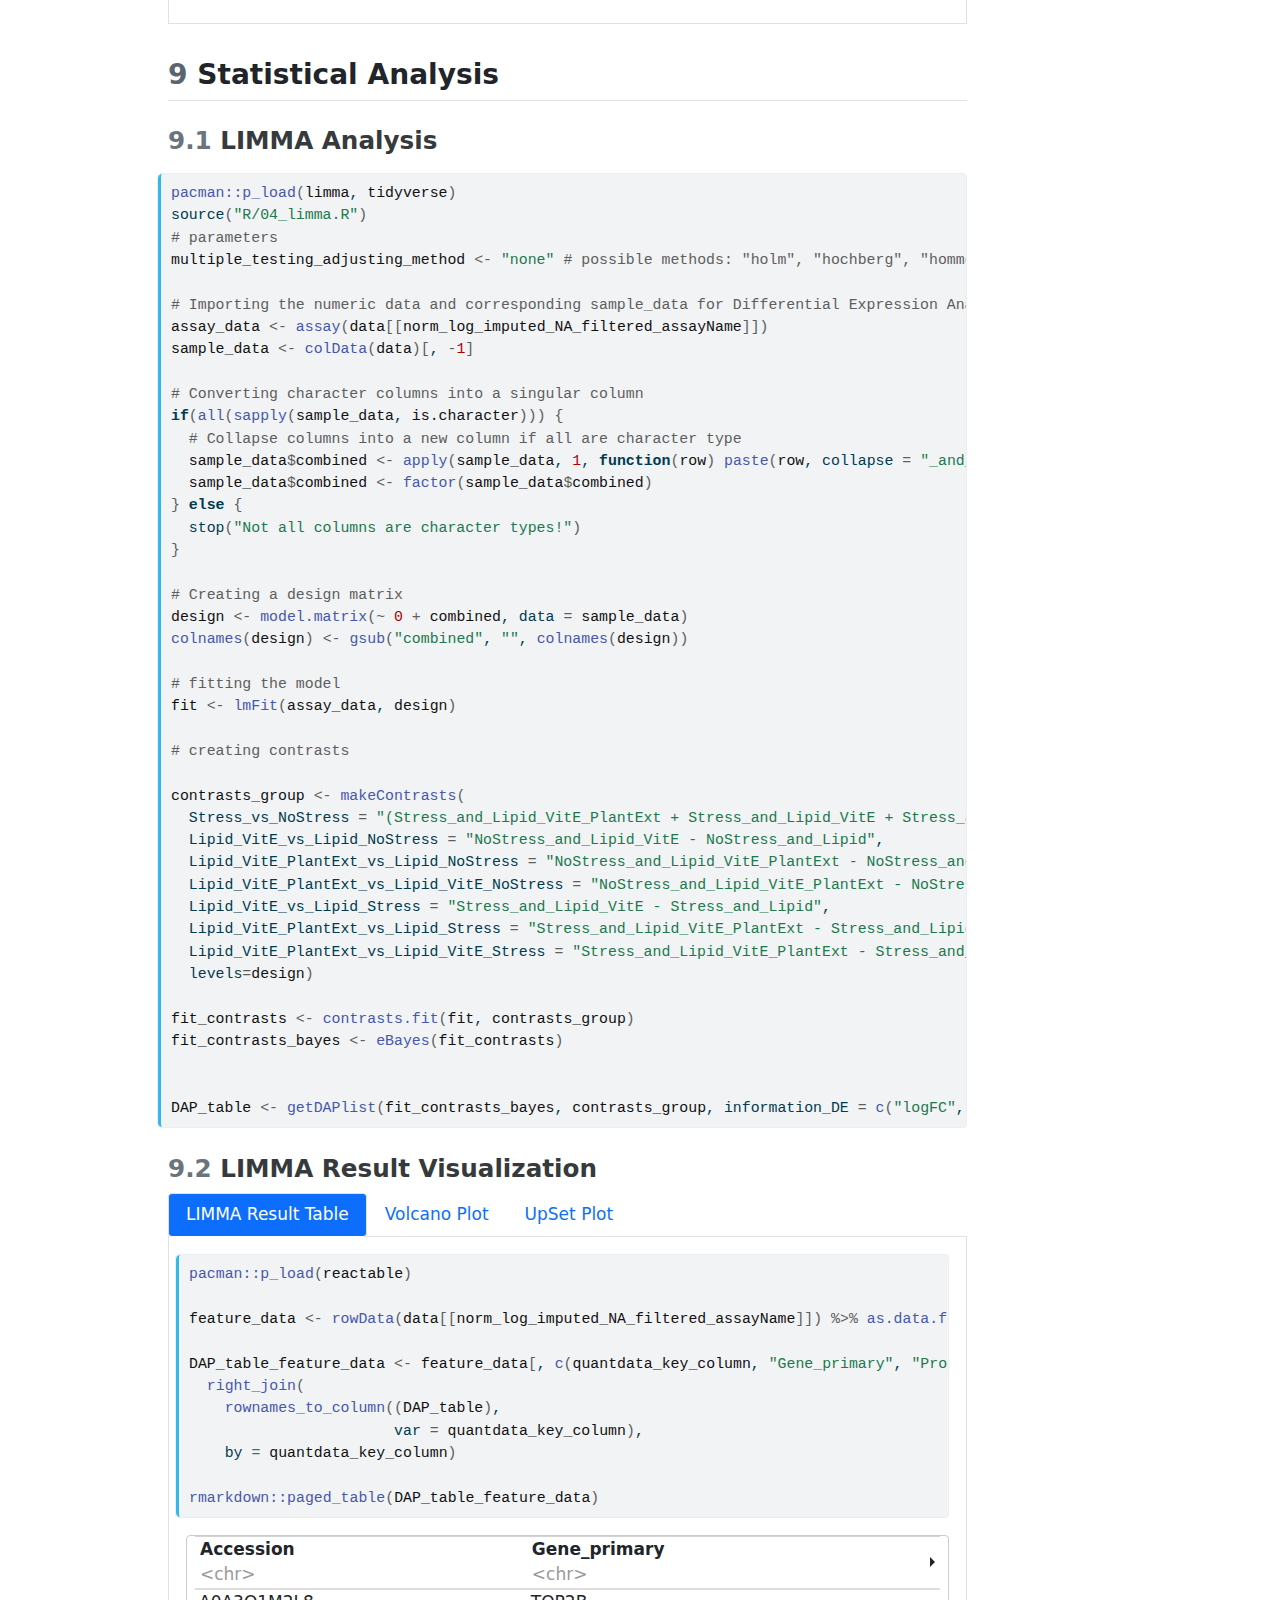
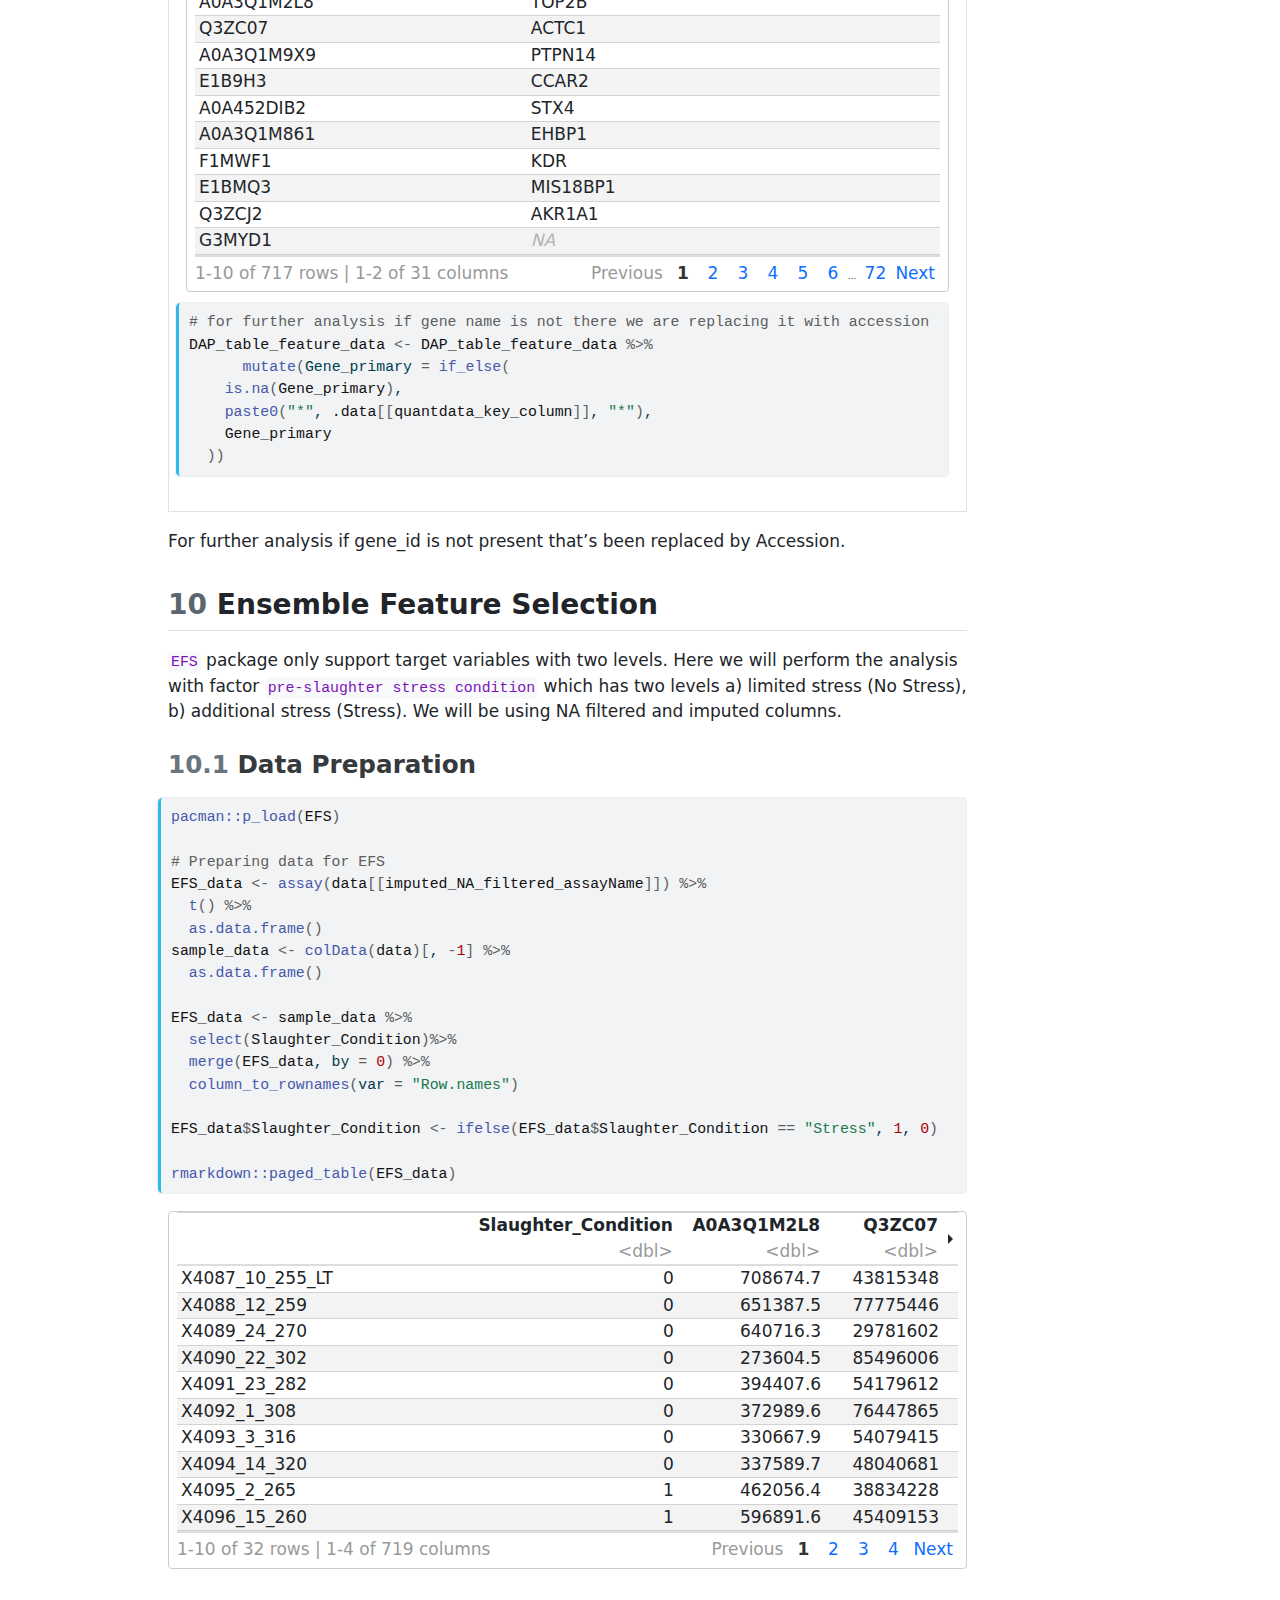
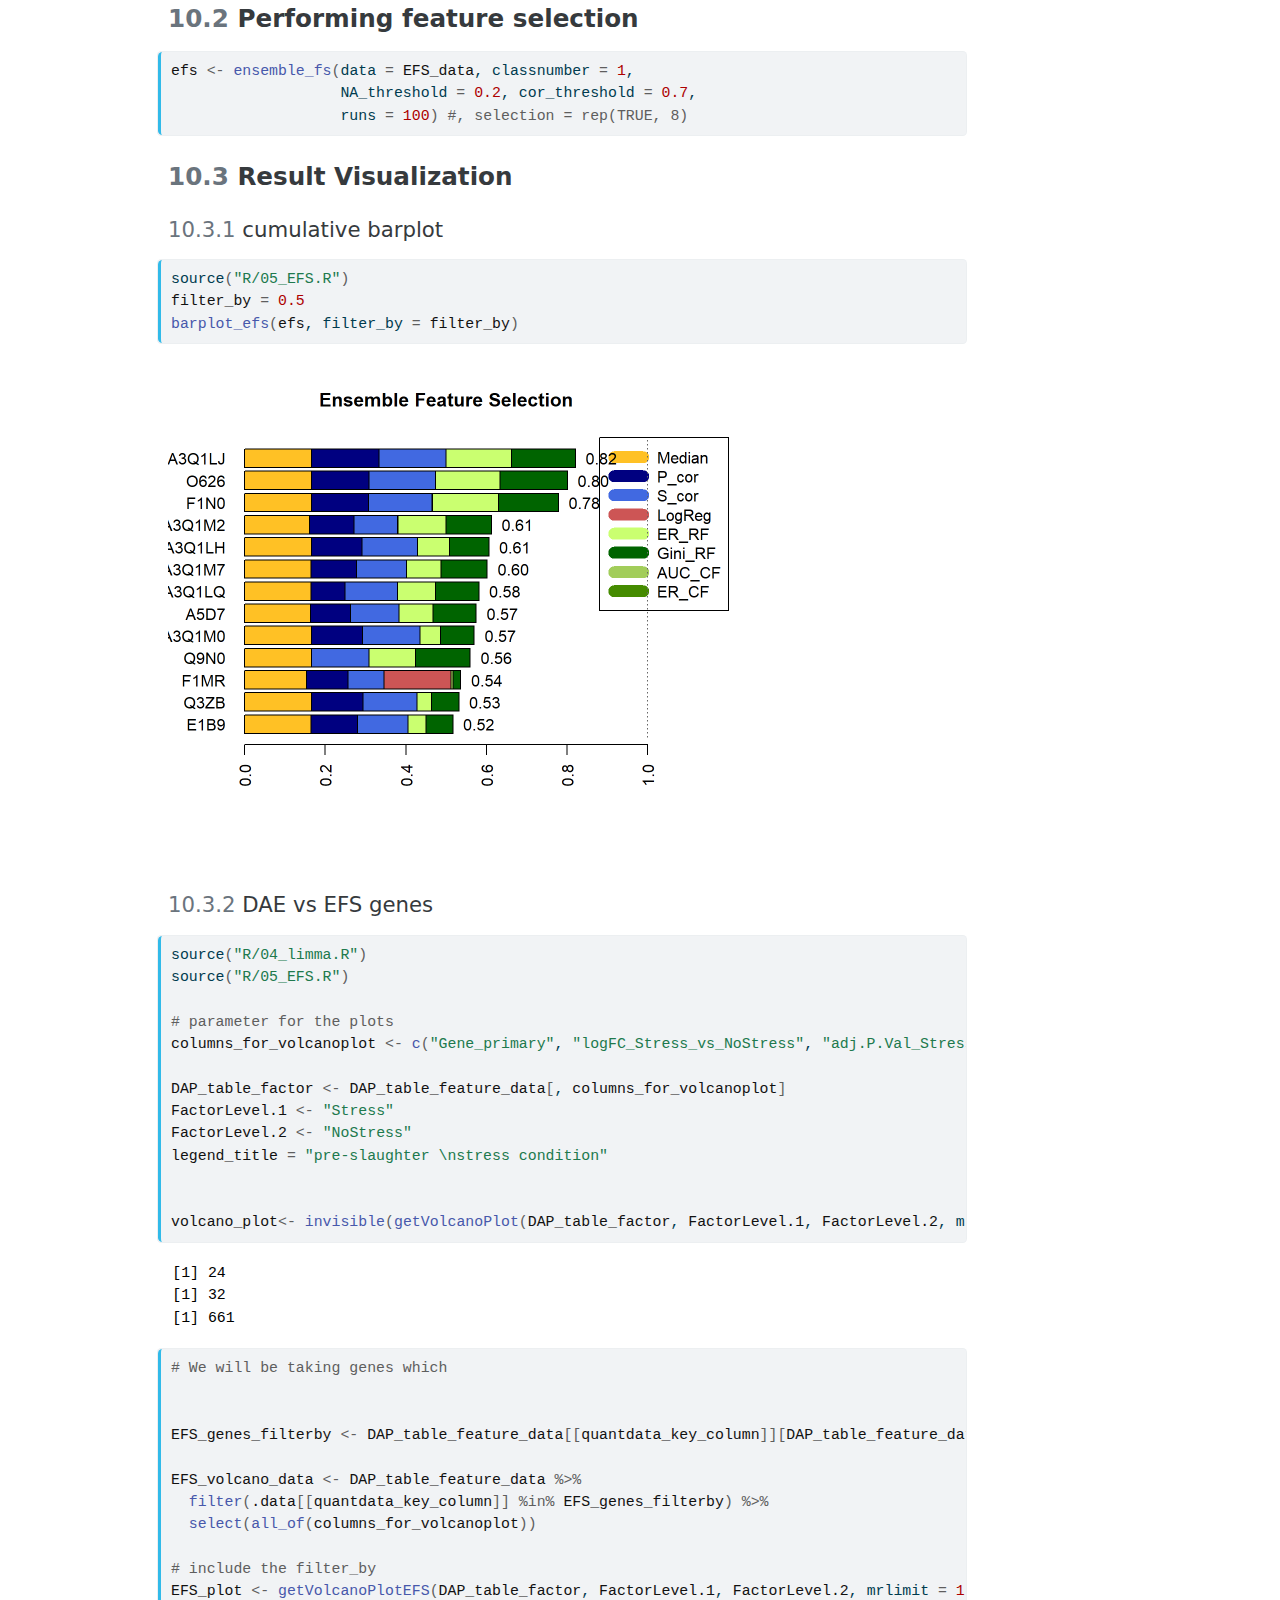
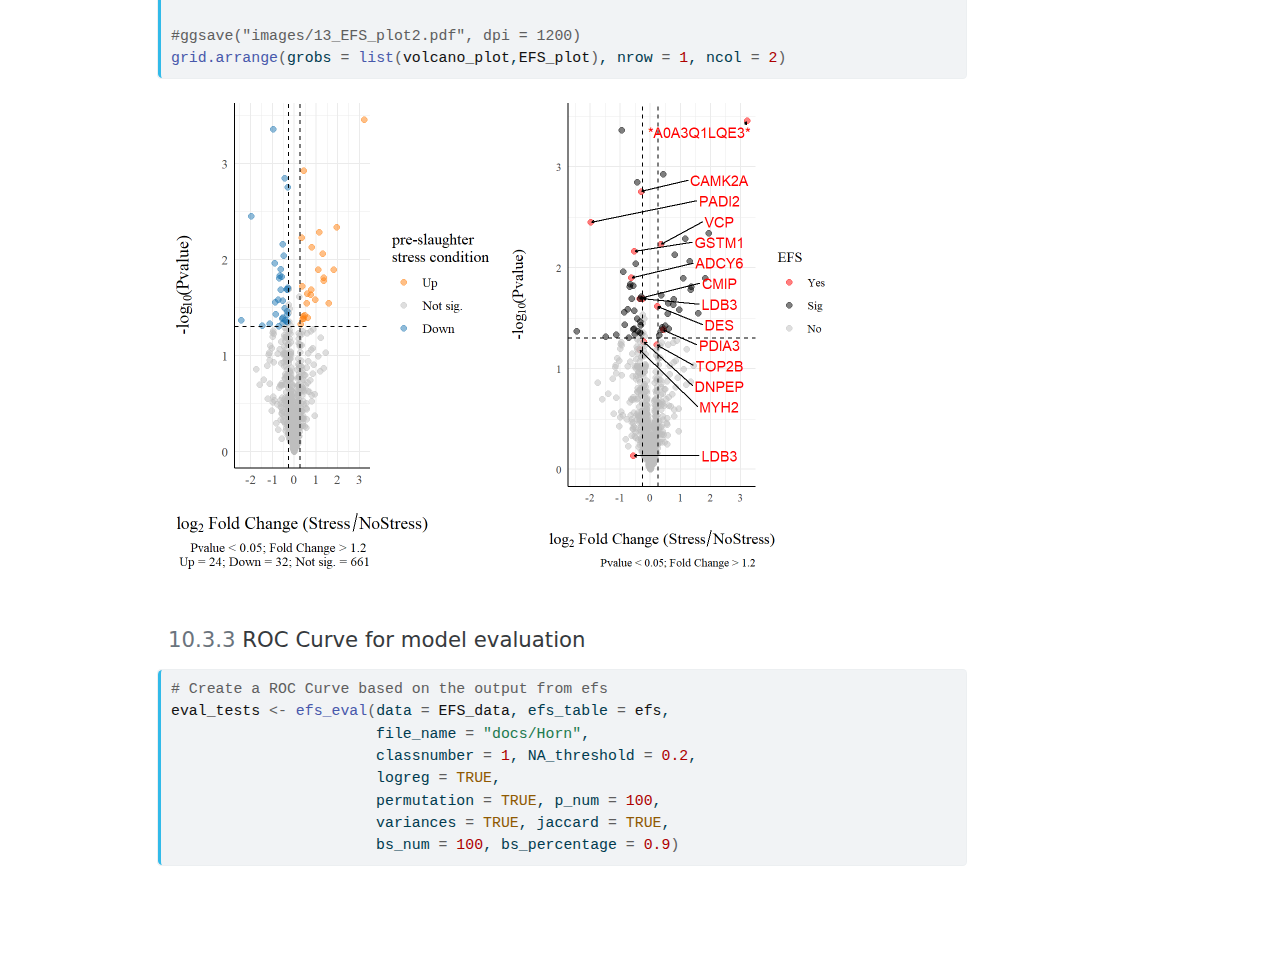
